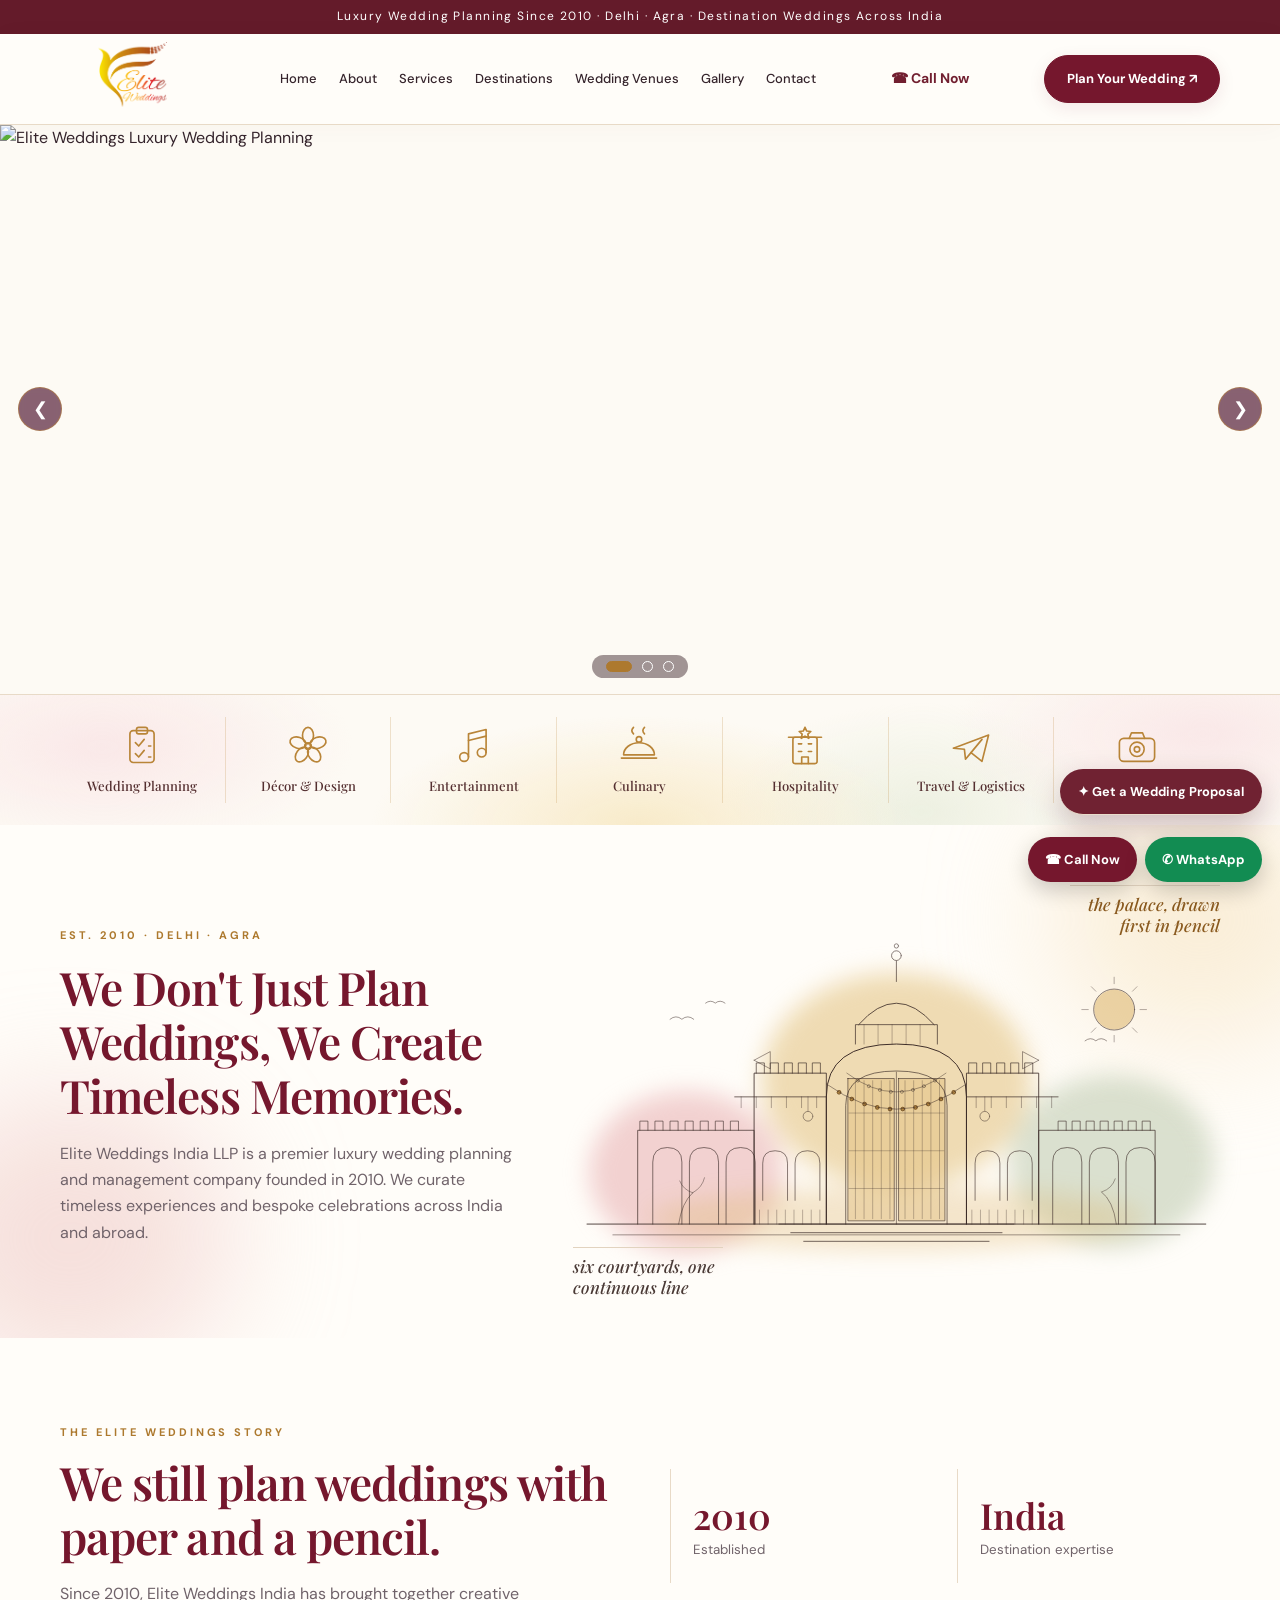
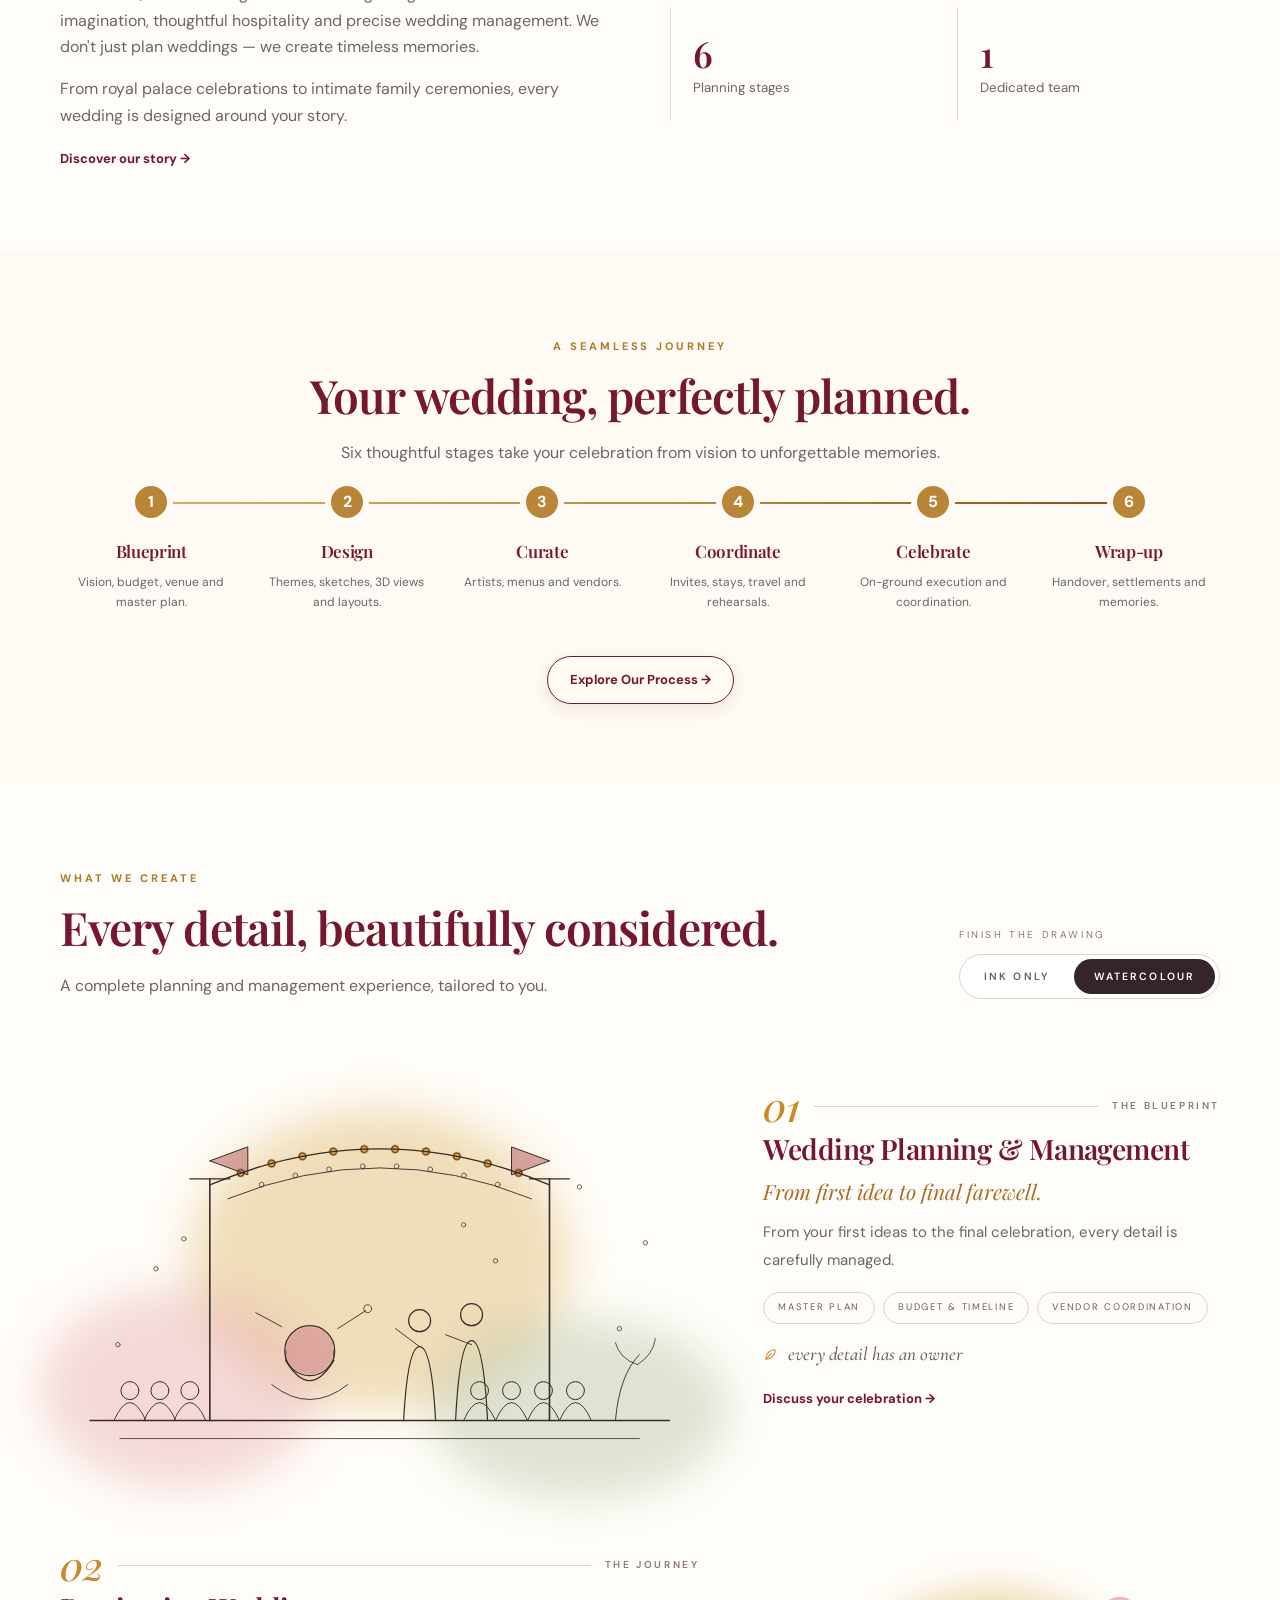
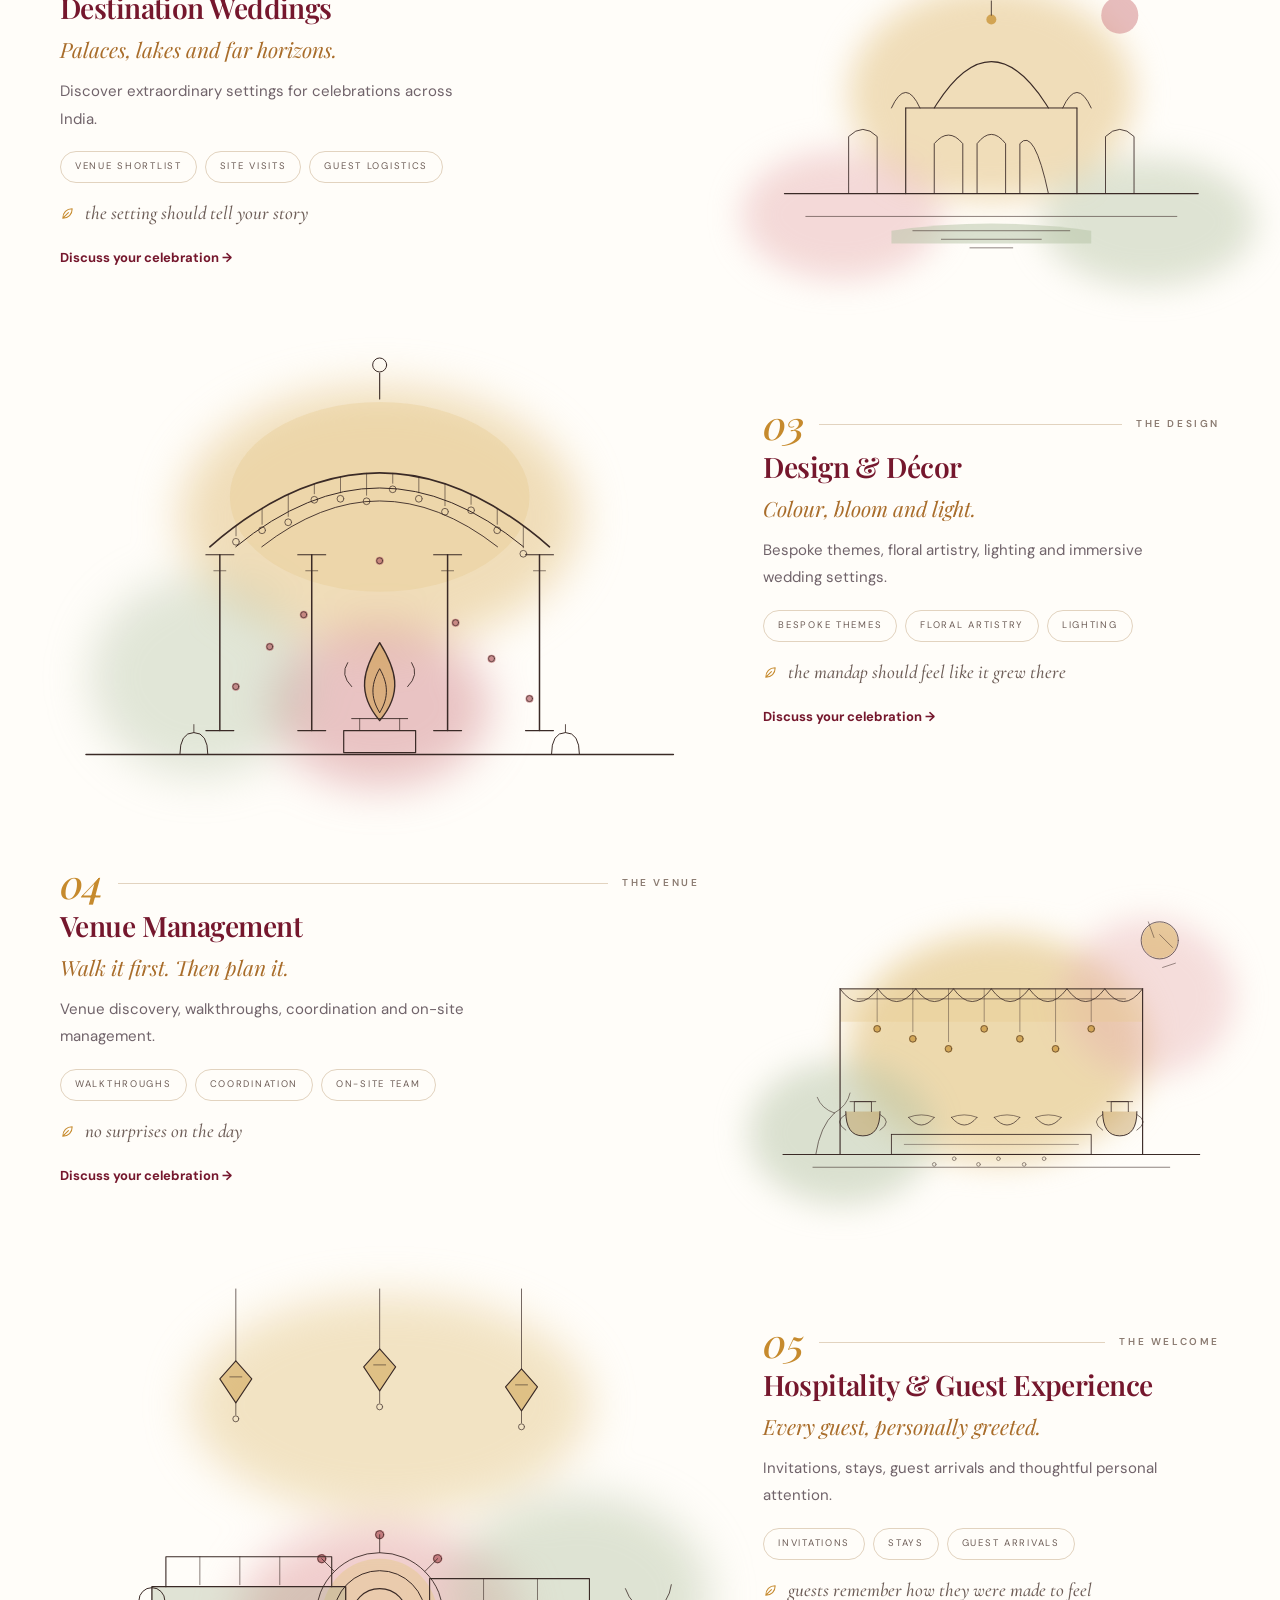
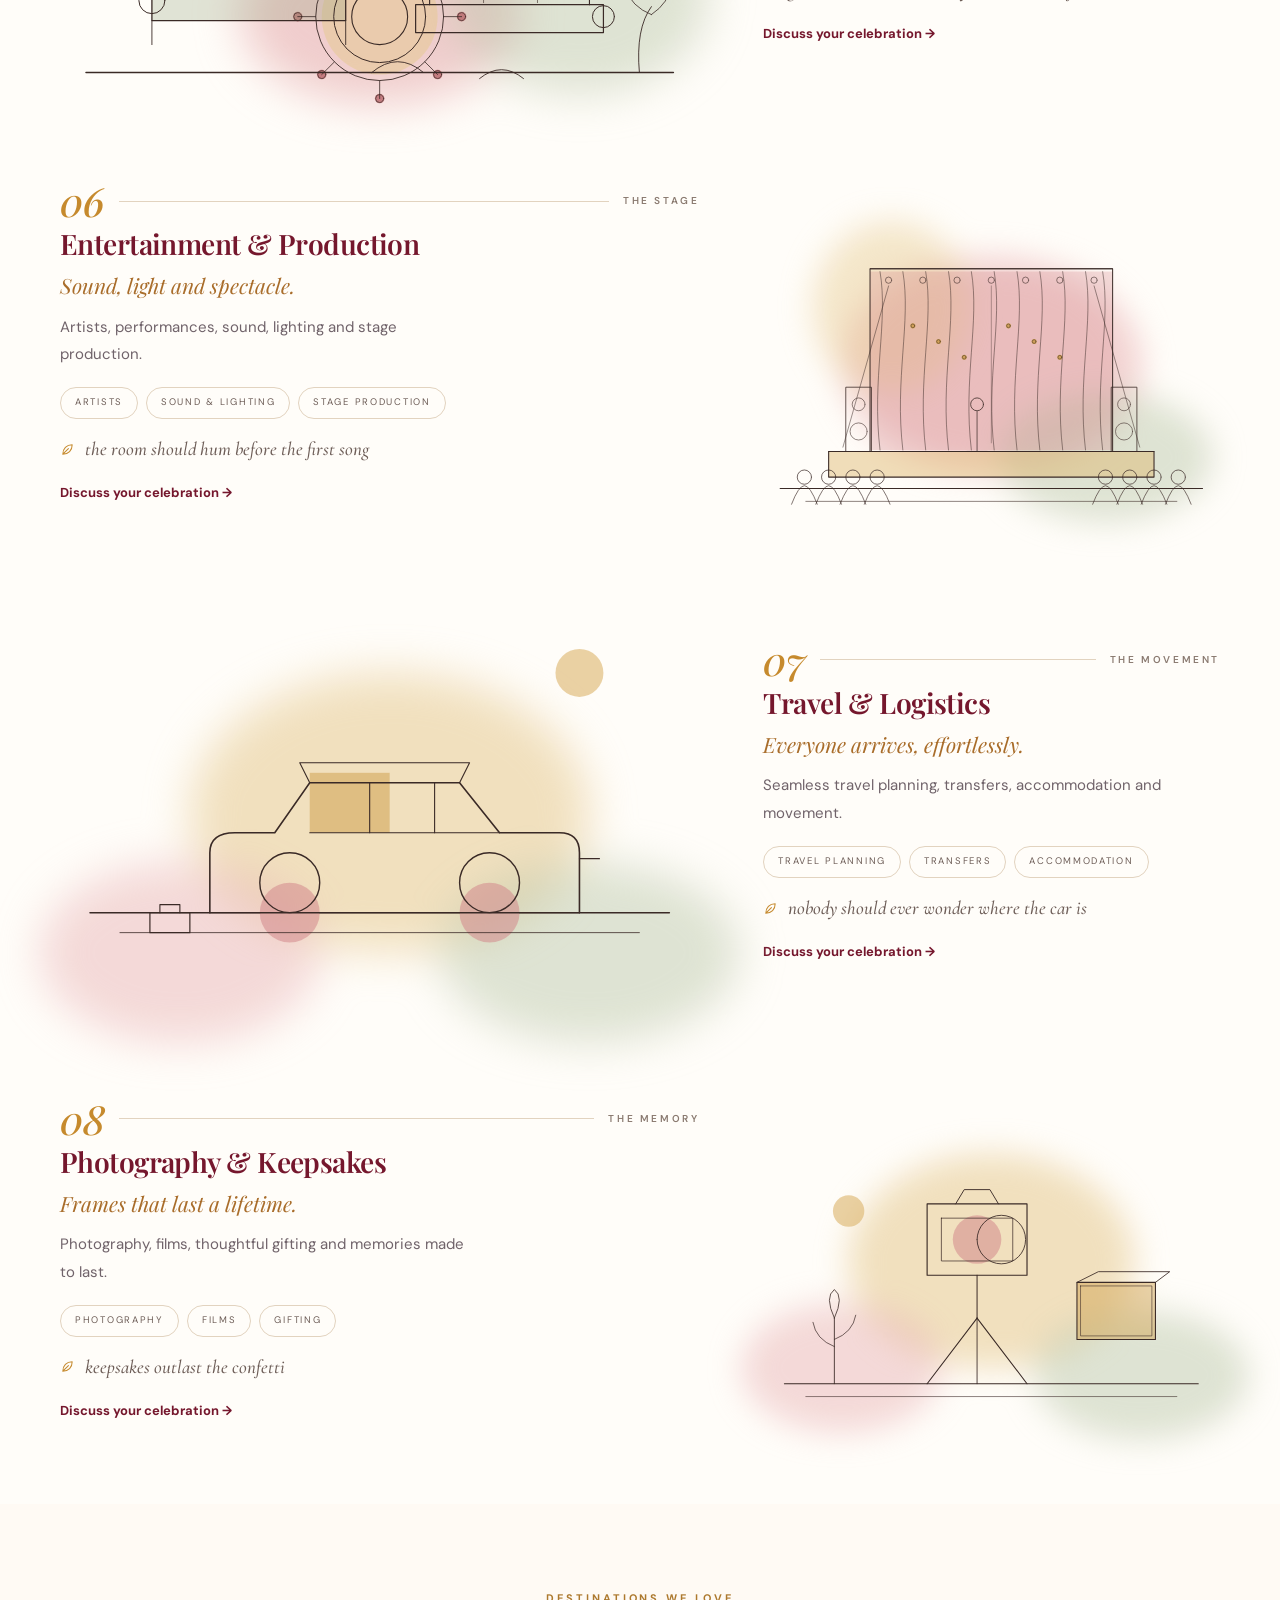
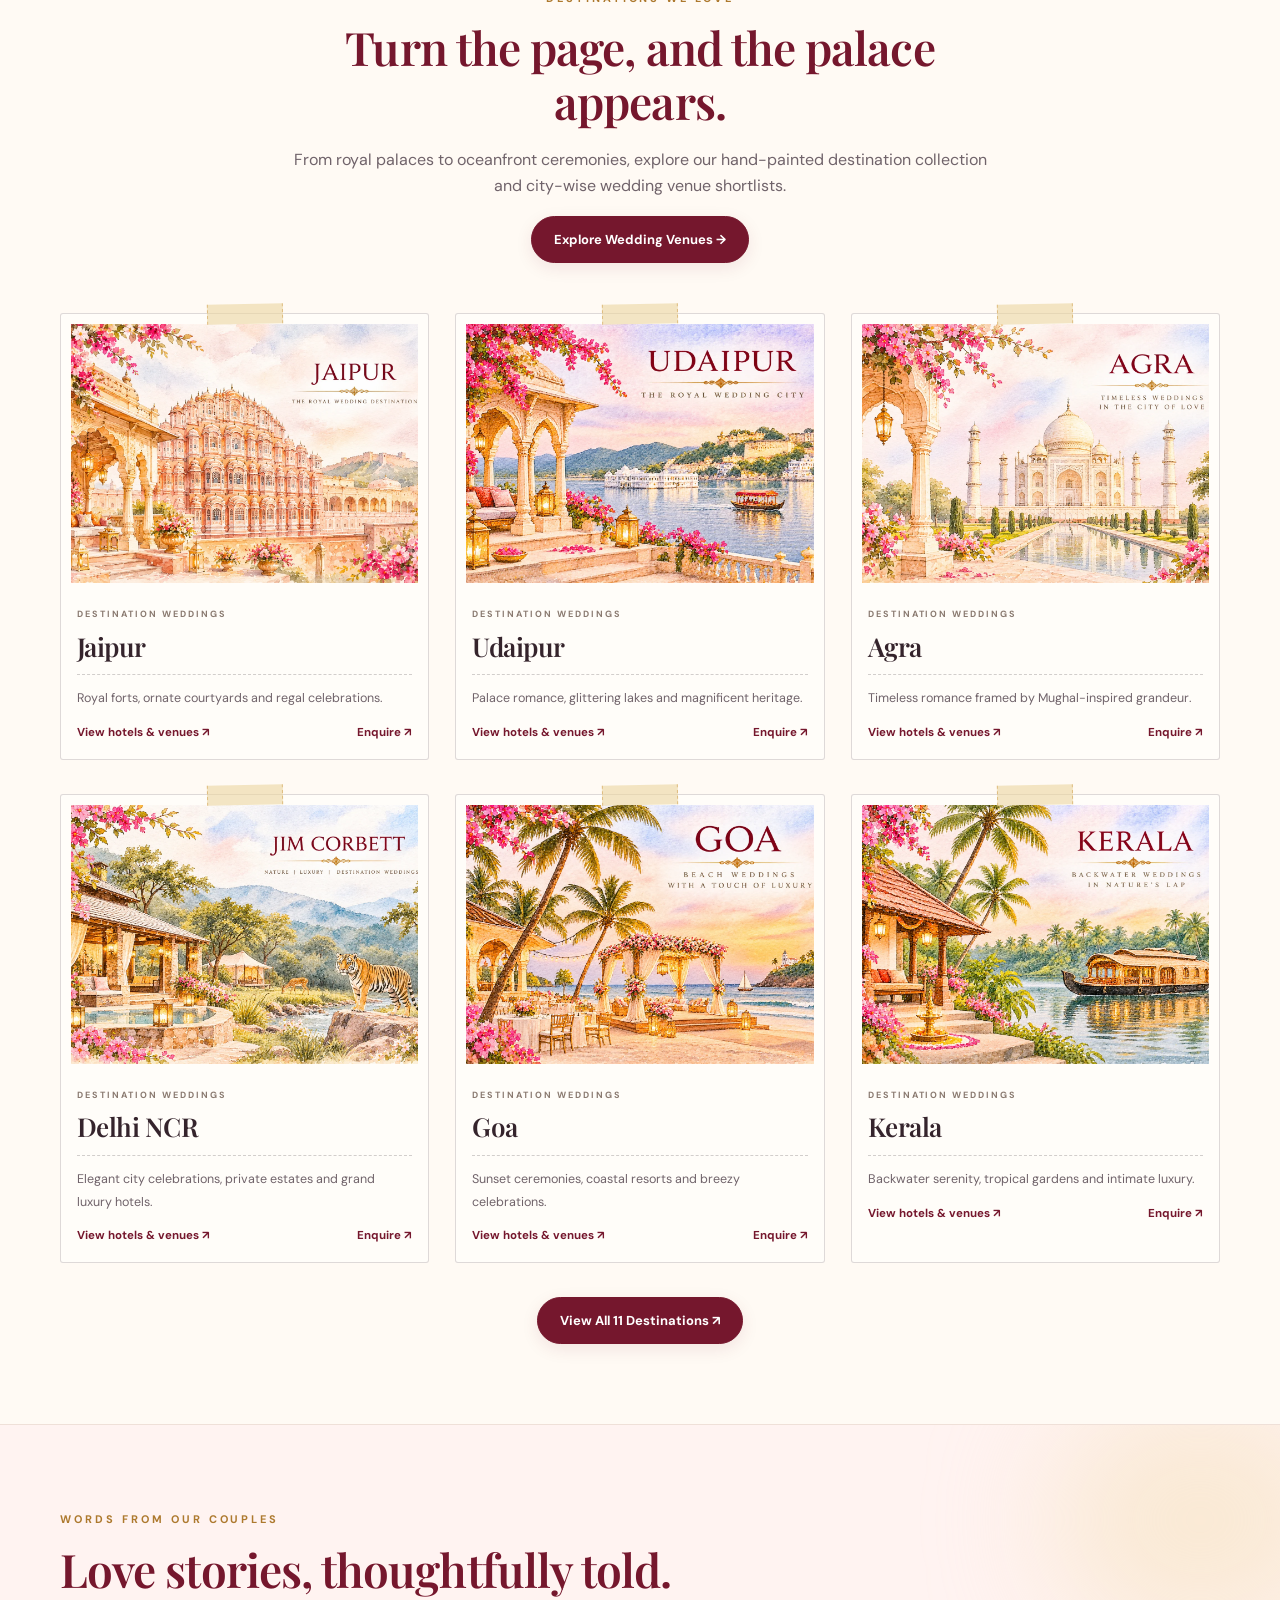
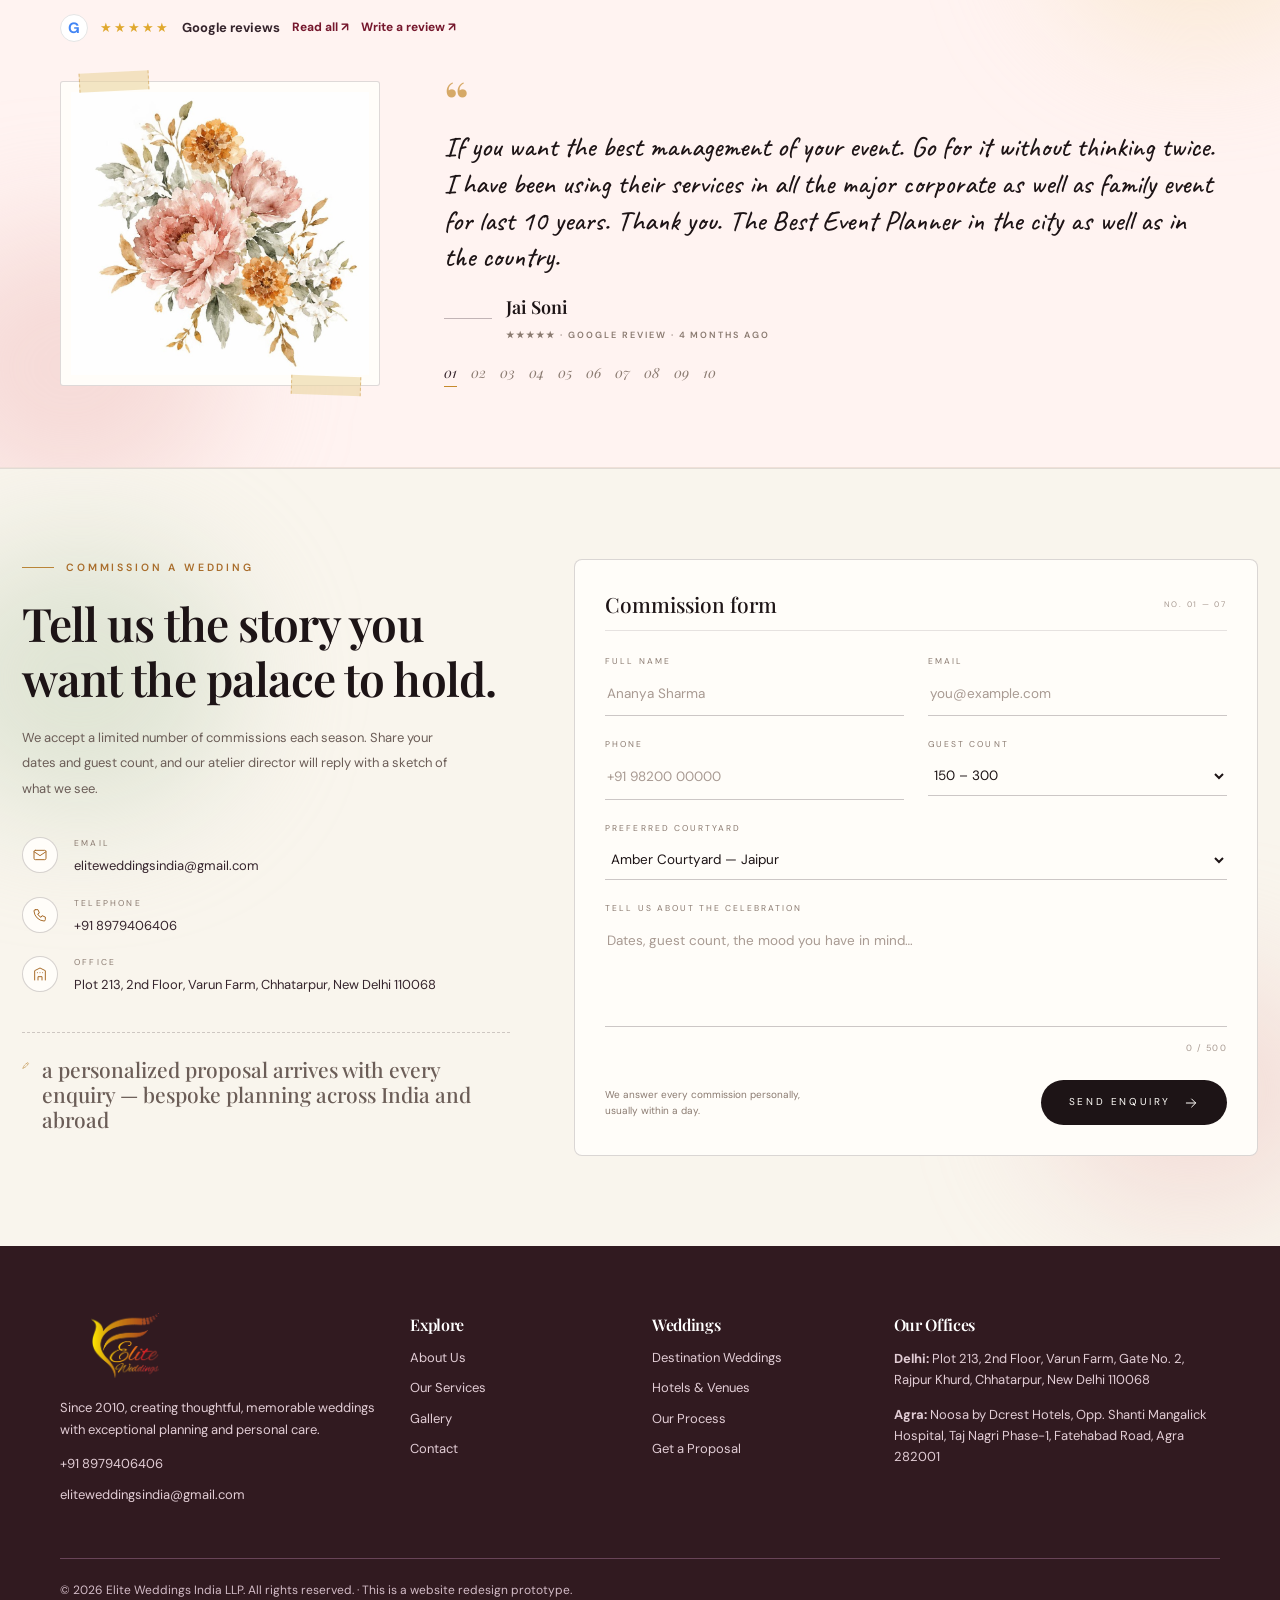
==== index.html @ 5b707514 "Update index.html" ====
<!DOCTYPE html>

<html lang="en"><head><meta charset="utf-8"/><meta content="width=device-width,initial-scale=1" name="viewport"/><title>Luxury Wedding Planners &amp; Destination Weddings | Elite Weddings India</title><meta content="Luxury wedding planning and destination weddings in India." name="description"/><link href="https://fonts.googleapis.com/css2?family=Caveat:wght@500;600&display=swap" rel="stylesheet"/><link href="style.css?v=1793882601" rel="stylesheet"/><link href="assets/logo.png" rel="icon"/><meta content="#fffaf4" name="theme-color"/></head><body><div class="topbar">Luxury Wedding Planning Since 2010  ·  Delhi  ·  Agra  ·  Destination Weddings Across India</div><header class="nav"><div class="wrap navin"><a class="brand" href="index.html"><img alt="Elite Weddings India logo" src="assets/logo.png"/></a><nav class="links"><a href="index.html">Home</a><a href="about.html">About</a><a href="services.html">Services</a><a href="destinations.html">Destinations</a><a href="venues.html">Wedding Venues</a><a href="gallery.html">Gallery</a><a href="contact.html">Contact</a></nav><a class="navcall" href="tel:+918979406406">☎ Call Now</a><a class="btn" href="contact.html">Plan Your Wedding ↗</a><button aria-label="Open menu" class="menu">☰</button></div></header><section class="hero hero-luxury hero-slider-wrap"><div class="hero-slider" id="heroSlider" aria-roledescription="carousel" aria-label="Elite Weddings Banner Slider"><div class="hero-slides"><div class="hero-slide active" aria-hidden="false"><img src="assets/banner%20(3).webp" alt="Elite Weddings Luxury Wedding Planning" width="1670" height="942" fetchpriority="high"/></div> <div class="hero-slide" aria-hidden="false"><img src="assets/banner.webp" alt="Elite Weddings Luxury Wedding Planning" width="1670" height="942" fetchpriority="high"/></div>

<div class="hero-slide " aria-hidden="false"><img src="assets/banner%20(4).webp" alt="Elite Weddings Luxury Wedding Planning" width="1670" height="942" fetchpriority="high"/></div>

<div class="hero-slide " aria-hidden="false"><img src="assets/banner%20(5).webp" alt="Elite Weddings Luxury Wedding Planning" width="1670" height="942" fetchpriority="high"/></div>

<div class="hero-slide " aria-hidden="false"><img src="assets/banner%20(6).webp" alt="Elite Weddings Luxury Wedding Planning" width="1670" height="942" fetchpriority="high"/></div>

<div class="hero-slide " aria-hidden="false"><img src="assets/banner%20(7).webp" alt="Elite Weddings Luxury Wedding Planning" width="1670" height="942" fetchpriority="high"/></div>

<div class="hero-slide " aria-hidden="false"><img src="assets/banner%20(8).webp" alt="Elite Weddings Luxury Wedding Planning" width="1670" height="942" fetchpriority="high"/></div>

<div class="hero-slide" aria-hidden="true"><img src="assets/banner%20(1).webp" alt="Elite Weddings Celebrations" width="1638" height="923" loading="lazy"/></div><div class="hero-slide" aria-hidden="true"><img src="assets/Banner%20(2).webp" alt="Elite Weddings Royal Weddings" width="1638" height="923" loading="lazy"/></div></div><button class="slider-arrow prev" type="button" aria-label="Previous slide">&#10094;</button><button class="slider-arrow next" type="button" aria-label="Next slide">&#10095;</button><div class="slider-dots" role="tablist" aria-label="Slide controls"><button class="slider-dot active" type="button" role="tab" aria-selected="true" aria-label="Slide 1"></button><button class="slider-dot" type="button" role="tab" aria-selected="false" aria-label="Slide 2"></button><button class="slider-dot" type="button" role="tab" aria-selected="false" aria-label="Slide 3"></button></div></div><div class="hero-banner" id="heroBanner" style="display:none !important;" aria-hidden="true"><svg class="bn-svg bn-d bn-sketch" viewBox="0 0 1672 941" xmlns="http://www.w3.org/2000/svg" role="img" aria-label="Elite Weddings planning and management: we plan every detail, you enjoy every moment"><defs><filter id="blur" x="-30%" y="-30%" width="160%" height="160%"><feGaussianBlur stdDeviation="28"/></filter><g id="bl"><ellipse class="bnk" cx="0" cy="-11" rx="8.5" ry="11.5" transform="rotate(0)" pathLength="1"/><ellipse class="bnk" cx="0" cy="-11" rx="8.5" ry="11.5" transform="rotate(72)" pathLength="1"/><ellipse class="bnk" cx="0" cy="-11" rx="8.5" ry="11.5" transform="rotate(144)" pathLength="1"/><ellipse class="bnk" cx="0" cy="-11" rx="8.5" ry="11.5" transform="rotate(216)" pathLength="1"/><ellipse class="bnk" cx="0" cy="-11" rx="8.5" ry="11.5" transform="rotate(288)" pathLength="1"/><circle class="bnk" r="3.4" pathLength="1"/></g><g id="br"><path class="bnk" style="--d:0.30s" pathLength="1" d="M-20 62 C80 78 190 44 300 96 S520 168 650 76" stroke-width="2"/><path class="bnk" style="--d:0.30s" pathLength="1" d="M110 62 C150 118 146 176 108 226"/><path class="bnk" style="--d:0.30s" pathLength="1" d="M300 96 C330 150 400 190 470 176"/><ellipse class="bnk" style="--d:0.30s" pathLength="1" cx="100" cy="52" rx="6" ry="13" transform="rotate(-30 90 66)"/><ellipse class="bnk" style="--d:0.30s" pathLength="1" cx="220" cy="46" rx="6" ry="13" transform="rotate(-30 210 60)"/><ellipse class="bnk" style="--d:0.30s" pathLength="1" cx="340" cy="94" rx="6" ry="13" transform="rotate(-30 330 108)"/><ellipse class="bnk" style="--d:0.30s" pathLength="1" cx="460" cy="138" rx="6" ry="13" transform="rotate(-30 450 152)"/><ellipse class="bnk" style="--d:0.30s" pathLength="1" cx="570" cy="124" rx="6" ry="13" transform="rotate(-30 560 138)"/><ellipse class="bnk" style="--d:0.30s" pathLength="1" cx="140" cy="116" rx="6" ry="13" transform="rotate(-30 130 130)"/><use href="#bl" transform="translate(60 62) scale(1.3)"/><use href="#bl" transform="translate(255 74) scale(1.5)"/><use href="#bl" transform="translate(470 152) scale(1.5)"/><use href="#bl" transform="translate(620 92) scale(1.2)"/><use href="#bl" transform="translate(140 170) scale(1.1)"/></g><g id="sc"><g transform="translate(210 862) scale(0.5)" fill="#f8e3b6" stroke="#dfae5c" stroke-width="2.2"><rect class="bnk" style="--d:0.90s" pathLength="1" x="-90" y="-120" width="180" height="120"/><rect class="bnk" style="--d:0.90s" pathLength="1" x="-70" y="-150" width="140" height="30"/><path class="bnk" style="--d:0.90s" pathLength="1" d="M-55 -150 Q0 -230 55 -150 Z"/><path class="bnk" style="--d:0.90s" pathLength="1" d="M0 -222 V-250" stroke-width="3"/><circle class="bnk" style="--d:0.90s" pathLength="1" cx="0" cy="-252" r="5"/><path class="bnk" style="--d:0.90s" pathLength="1" d="M-60 -150 V-175 Q-48 -200 -36 -175 V-150" /><path class="bnk" style="--d:0.90s" pathLength="1" d="M36 -150 V-175 Q48 -200 60 -175 V-150"/><path class="bnk" style="--d:0.90s" pathLength="1" d="M-80 0 V-52 Q-66 -82 -52 -52 V0" fill="#e9b867" fill-opacity=".55"/><path class="bnk" style="--d:0.90s" pathLength="1" d="M-36 0 V-52 Q-22 -82 -8 -52 V0" fill="#e9b867" fill-opacity=".55"/><path class="bnk" style="--d:0.90s" pathLength="1" d="M8 0 V-52 Q22 -82 36 -52 V0" fill="#e9b867" fill-opacity=".55"/><path class="bnk" style="--d:0.90s" pathLength="1" d="M52 0 V-52 Q66 -82 80 -52 V0" fill="#e9b867" fill-opacity=".55"/><rect class="bnk" style="--d:0.90s" pathLength="1" x="-130" y="-70" width="40" height="70"/><rect class="bnk" style="--d:0.90s" pathLength="1" x="90" y="-70" width="40" height="70"/><path class="bnk" style="--d:0.90s" pathLength="1" d="M-124 0 V-40 Q-110 -58 -96 -40 V0" fill="#e9b867" fill-opacity=".55"/><path class="bnk" style="--d:0.90s" pathLength="1" d="M96 0 V-40 Q110 -58 124 -40 V0" fill="#e9b867" fill-opacity=".55"/></g><g transform="translate(360 872) scale(0.34)" fill="#f8e3b6" stroke="#dfae5c" stroke-width="2.2"><rect class="bnk" style="--d:0.90s" pathLength="1" x="-90" y="-120" width="180" height="120"/><rect class="bnk" style="--d:0.90s" pathLength="1" x="-70" y="-150" width="140" height="30"/><path class="bnk" style="--d:0.90s" pathLength="1" d="M-55 -150 Q0 -230 55 -150 Z"/><path class="bnk" style="--d:0.90s" pathLength="1" d="M0 -222 V-250" stroke-width="3"/><circle class="bnk" style="--d:0.90s" pathLength="1" cx="0" cy="-252" r="5"/><path class="bnk" style="--d:0.90s" pathLength="1" d="M-60 -150 V-175 Q-48 -200 -36 -175 V-150" /><path class="bnk" style="--d:0.90s" pathLength="1" d="M36 -150 V-175 Q48 -200 60 -175 V-150"/><path class="bnk" style="--d:0.90s" pathLength="1" d="M-80 0 V-52 Q-66 -82 -52 -52 V0" fill="#e9b867" fill-opacity=".55"/><path class="bnk" style="--d:0.90s" pathLength="1" d="M-36 0 V-52 Q-22 -82 -8 -52 V0" fill="#e9b867" fill-opacity=".55"/><path class="bnk" style="--d:0.90s" pathLength="1" d="M8 0 V-52 Q22 -82 36 -52 V0" fill="#e9b867" fill-opacity=".55"/><path class="bnk" style="--d:0.90s" pathLength="1" d="M52 0 V-52 Q66 -82 80 -52 V0" fill="#e9b867" fill-opacity=".55"/><rect class="bnk" style="--d:0.90s" pathLength="1" x="-130" y="-70" width="40" height="70"/><rect class="bnk" style="--d:0.90s" pathLength="1" x="90" y="-70" width="40" height="70"/><path class="bnk" style="--d:0.90s" pathLength="1" d="M-124 0 V-40 Q-110 -58 -96 -40 V0" fill="#e9b867" fill-opacity=".55"/><path class="bnk" style="--d:0.90s" pathLength="1" d="M96 0 V-40 Q110 -58 124 -40 V0" fill="#e9b867" fill-opacity=".55"/></g><g transform="translate(70 880) scale(1)"><path class="bnk" style="--d:0.90s" pathLength="1" d="M0 0 V-40"/><ellipse class="bnk" style="--d:0.90s" pathLength="1" cx="0" cy="-68" rx="16" ry="30"/></g><g transform="translate(100 884) scale(0.8)"><path class="bnk" style="--d:0.90s" pathLength="1" d="M0 0 V-40"/><ellipse class="bnk" style="--d:0.90s" pathLength="1" cx="0" cy="-68" rx="16" ry="30"/></g><g transform="translate(470 880) scale(0.8)"><path class="bnk" style="--d:0.90s" pathLength="1" d="M0 0 V-40"/><ellipse class="bnk" style="--d:0.90s" pathLength="1" cx="0" cy="-68" rx="16" ry="30"/></g></g></defs><rect width="1672" height="941" fill="#fdfaf4"/><g class="wash" filter="url(#blur)"><ellipse cx="836" cy="540" rx="330" ry="230" fill="#f5e3b4" fill-opacity="0.7"/><ellipse cx="140" cy="330" rx="110" ry="80" fill="#f6cfd6" fill-opacity="0.6"/><ellipse cx="130" cy="500" rx="110" ry="80" fill="#f6cfd6" fill-opacity="0.5"/><ellipse cx="110" cy="670" rx="110" ry="80" fill="#f8d9cf" fill-opacity="0.55"/><ellipse cx="1330" cy="330" rx="110" ry="80" fill="#f6cfd6" fill-opacity="0.6"/><ellipse cx="1330" cy="500" rx="110" ry="80" fill="#f6d8ce" fill-opacity="0.5"/><ellipse cx="1330" cy="670" rx="110" ry="80" fill="#f6cfd6" fill-opacity="0.55"/><ellipse cx="700" cy="830" rx="110" ry="80" fill="#f8d9cf" fill-opacity="0.5"/><ellipse cx="250" cy="850" rx="220" ry="60" fill="#dfe8d1" fill-opacity="0.7"/><ellipse cx="1420" cy="850" rx="220" ry="60" fill="#dfe8d1" fill-opacity="0.7"/><ellipse cx="836" cy="905" rx="520" ry="50" fill="#e6eef0" fill-opacity="0.7"/><ellipse cx="80" cy="80" rx="130" ry="70" fill="#f7d3da" fill-opacity="0.6"/><ellipse cx="1590" cy="80" rx="130" ry="70" fill="#f7d3da" fill-opacity="0.6"/></g><g class="ink"><g transform="translate(-6 -10) scale(.62)"><use href="#br"/></g><g transform="translate(1678 -10) scale(-.62 .62)"><use href="#br"/></g><use href="#sc"/><use href="#sc" transform="translate(1672 0) scale(-1 1)"/><path class="bnk" style="--d:1.00s" pathLength="1" d="M0 884 H1672" opacity=".5"/><path class="bnk" style="--d:1.00s" pathLength="1" d="M60 902 h120 M220 912 h160 M1290 912 h160 M1500 902 h120 M520 920 h630" opacity=".4"/><path class="bnk" style="--d:0.20s" pathLength="1" d="M440 43 H560 M1112 43 H1232"/><g text-anchor="middle"><text x="836" y="52" font-family="Playfair Display,Georgia,serif" font-weight="500" font-size="27" letter-spacing="7" fill="#5b2a1a">PLANNING &amp; MANAGEMENT</text><text x="836" y="128" font-family="Playfair Display,Georgia,serif" font-weight="700" font-size="70" fill="#5b2412">We Plan Every Detail.</text><text x="836" y="192" font-family="Playfair Display,Georgia,serif" font-weight="600" font-style="italic" font-size="64" fill="#d9951a">You Enjoy Every Moment.</text><text x="836" y="245" font-family="Playfair Display,Georgia,serif" font-size="24" fill="#2d2323">A complete wedding planning experience, thoughtfully managed</text><text x="836" y="273" font-family="Playfair Display,Georgia,serif" font-size="24" fill="#2d2323">from concept to celebration.</text></g><g transform="translate(0 12)"><path class="bnk" style="--d:0.80s" pathLength="1" d="M600 742 H1072"/><path class="bnk" style="--d:0.80s" pathLength="1" d="M628 724 H1044"/><path class="bnk" style="--d:0.80s" pathLength="1" d="M652 706 H1020"/><path class="bnk" style="--d:0.80s" pathLength="1" d="M676 688 H996"/><path class="bnk" style="--d:0.80s" pathLength="1" d="M682 688 V470 M712 688 V470 M960 688 V470 M990 688 V470"/><path class="bnk" style="--d:0.80s" pathLength="1" d="M672 470 H722 M672 478 H722 M950 470 H1000 M950 478 H1000"/><path class="bnk" style="--d:0.80s" pathLength="1" d="M672 688 H722 M950 688 H1000"/><path class="bnk" style="--d:0.80s" pathLength="1" d="M640 448 H1032 M650 438 H1022 M660 400 V438 M1012 400 V438 M660 400 H1012"/><path class="bnk" style="--d:0.80s" pathLength="1" d="M720 400 C720 336 780 300 836 300 C892 300 952 336 952 400"/><path class="bnk" style="--d:0.80s" pathLength="1" d="M746 400 C746 350 790 322 836 322 C882 322 926 350 926 400"/><path class="bnk" style="--d:0.80s" pathLength="1" d="M836 300 V288"/><path class="bnk" style="--d:0.80s" pathLength="1" d="M836 440 V462"/><path class="bnk" style="--d:0.80s" pathLength="1" d="M826 462 H846 V490 H826 Z"/><path class="bnk" style="--d:0.80s" pathLength="1" d="M830 490 l6 10 l6 -10"/><path class="bnk" style="--d:0.80s" pathLength="1" d="M690 452 Q760 500 836 430 Q912 500 982 452"/><path class="bnk" style="--d:0.80s" pathLength="1" d="M722 470 Q756 560 742 640"/><path class="bnk" style="--d:0.80s" pathLength="1" d="M950 470 Q916 560 930 640"/><path class="bnk" style="--d:0.80s" pathLength="1" d="M520 700 V610 Q520 570 560 570 Q600 570 600 610 V700"/><path class="bnk" style="--d:0.80s" pathLength="1" d="M530 570 Q560 530 590 570 M560 530 V518"/><path class="bnk" style="--d:0.80s" pathLength="1" d="M1072 700 V610 Q1072 570 1112 570 Q1152 570 1152 610 V700"/><path class="bnk" style="--d:0.80s" pathLength="1" d="M1082 570 Q1112 530 1142 570 M1112 530 V518"/><path class="bnk" style="--d:0.80s" pathLength="1" d="M548 700 V630 Q560 610 572 630 V700"/><path class="bnk" style="--d:0.80s" pathLength="1" d="M1100 700 V630 Q1112 610 1124 630 V700"/><circle class="bnk" style="--d:1.00s" pathLength="1" cx="836" cy="282" r="5"/><path class="bnk" style="--d:1.00s" pathLength="1" d="M606 718 q-4 -16 -2 -34 h50 q2 18 -2 34 z M1018 718 q-4 -16 -2 -34 h50 q2 18 -2 34 z" transform="translate(0 -4)"/><use href="#bl" transform="translate(760 476) scale(0.9)"/><use href="#bl" transform="translate(836 436) scale(1.1)"/><use href="#bl" transform="translate(912 476) scale(0.9)"/><use href="#bl" transform="translate(634 636) scale(1.0)"/><use href="#bl" transform="translate(1038 636) scale(1.0)"/><use href="#bl" transform="translate(700 452) scale(0.7)"/><use href="#bl" transform="translate(972 452) scale(0.7)"/><g transform="translate(468 704) scale(0.9)"><path class="bnk" style="--d:0.90s" pathLength="1" d="M0 0 V-40"/><ellipse class="bnk" style="--d:0.90s" pathLength="1" cx="0" cy="-68" rx="16" ry="30"/></g><g transform="translate(496 712) scale(0.9)"><path class="bnk" style="--d:0.90s" pathLength="1" d="M0 0 V-40"/><ellipse class="bnk" style="--d:0.90s" pathLength="1" cx="0" cy="-68" rx="16" ry="30"/></g><g transform="translate(1204 704) scale(0.9)"><path class="bnk" style="--d:0.90s" pathLength="1" d="M0 0 V-40"/><ellipse class="bnk" style="--d:0.90s" pathLength="1" cx="0" cy="-68" rx="16" ry="30"/></g><g transform="translate(1176 712) scale(0.9)"><path class="bnk" style="--d:0.90s" pathLength="1" d="M0 0 V-40"/><ellipse class="bnk" style="--d:0.90s" pathLength="1" cx="0" cy="-68" rx="16" ry="30"/></g></g><image class="lg" href="assets/logo.png" x="756" y="514" width="160" height="84" preserveAspectRatio="xMidYMid meet"/><g class="lgt" text-anchor="middle" font-family="Playfair Display,Georgia,serif" font-weight="700" fill="#8d1138" font-size="23"><text x="836" y="662">PLANNING &amp;</text><text x="836" y="686">MANAGEMENT</text></g><path class="bnk" style="--d:0.50s" pathLength="1" d="M72 388 V338.0 A70.0 70.0 0 0 1 212 338.0 V388 Z"/><g transform="translate(84 290) scale(1.15)"><rect class="bnk" style="--d:0.65s" pathLength="1" x="22" y="12" width="52" height="68" rx="6"/><rect class="bnk" style="--d:0.65s" pathLength="1" x="36" y="5" width="24" height="12" rx="3"/><path class="bnk" style="--d:0.65s" pathLength="1" d="M32 34 l4 4 l7 -8 M52 34 H66"/><path class="bnk" style="--d:0.65s" pathLength="1" d="M32 50 l4 4 l7 -8 M52 50 H66"/><path class="bnk" style="--d:0.65s" pathLength="1" d="M32 66 l4 4 l7 -8 M52 66 H66"/></g><text x="228" y="305" font-family="Playfair Display,Georgia,serif" font-weight="700" font-size="25" fill="#8d1138">DETAILING &</text><text x="228" y="332" font-family="Playfair Display,Georgia,serif" font-weight="700" font-size="25" fill="#8d1138">MASTER PLAN</text><text x="228" y="365" font-family="DM Sans,sans-serif" font-size="17" fill="#4a3a36">Timelines • Checklists • Execution</text><path class="bnk" style="--d:0.68s" pathLength="1" d="M62 554 V502.0 A70.0 70.0 0 0 1 202 502.0 V554 Z"/><g transform="translate(74 455) scale(1.15)"><rect class="bnk" style="--d:0.83s" pathLength="1" x="10" y="28" width="78" height="50" rx="8"/><path class="bnk" style="--d:0.83s" pathLength="1" d="M32 28 L38 17 H60 L66 28"/><circle class="bnk" style="--d:0.83s" pathLength="1" cx="49" cy="53" r="17"/><circle class="bnk" style="--d:0.83s" pathLength="1" cx="49" cy="53" r="9"/><path class="bnk" style="--d:0.83s" pathLength="1" d="M72 35 h8"/></g><text x="221" y="477" font-family="Playfair Display,Georgia,serif" font-weight="700" font-size="25" fill="#8d1138">MEDIA &</text><text x="221" y="504" font-family="Playfair Display,Georgia,serif" font-weight="700" font-size="25" fill="#8d1138">KEEPSAKES</text><text x="221" y="537" font-family="DM Sans,sans-serif" font-size="17" fill="#4a3a36">Photography • Cinematography</text><text x="221" y="559" font-family="DM Sans,sans-serif" font-size="17" fill="#4a3a36">Return Gifts</text><path class="bnk" style="--d:0.86s" pathLength="1" d="M48 734 V679.0 A73.0 73.0 0 0 1 194 679.0 V734 Z"/><g transform="translate(64 632) scale(1.15)"><path class="bnk" style="--d:1.01s" pathLength="1" d="M26 12 Q48 82 70 12"/><path class="bnk" style="--d:1.01s" pathLength="1" d="M40 12 Q48 24 56 12"/><path class="bnk" style="--d:1.01s" pathLength="1" d="M48 56 l7 9 l-7 11 l-7 -11 z"/><circle class="bnk" style="--d:1.01s" pathLength="1" cx="48" cy="46" r="2"/></g><text x="211" y="646" font-family="Playfair Display,Georgia,serif" font-weight="700" font-size="25" fill="#8d1138">COUPLE</text><text x="211" y="673" font-family="Playfair Display,Georgia,serif" font-weight="700" font-size="25" fill="#8d1138">CONCIERGE</text><text x="211" y="706" font-family="DM Sans,sans-serif" font-size="17" fill="#4a3a36">Styling • Jewelry</text><text x="211" y="728" font-family="DM Sans,sans-serif" font-size="17" fill="#4a3a36">Pre-Wedding</text><path class="bnk" style="--d:1.04s" pathLength="1" d="M1243 388 V342.0 A74.0 74.0 0 0 1 1391 342.0 V388 Z"/><g transform="translate(1260 290) scale(1.15)"><path class="bnk" style="--d:1.19s" pathLength="1" d="M16 50 C14 24 52 12 70 28 C84 42 70 52 60 52 C52 52 54 62 46 66 C34 72 17 68 16 50 Z"/><circle class="bnk" style="--d:1.19s" pathLength="1" cx="32" cy="38" r="4"/><circle class="bnk" style="--d:1.19s" pathLength="1" cx="46" cy="29" r="4"/><circle class="bnk" style="--d:1.19s" pathLength="1" cx="59" cy="34" r="4"/><circle class="bnk" style="--d:1.19s" pathLength="1" cx="30" cy="53" r="4"/><path class="bnk" style="--d:1.19s" pathLength="1" d="M60 72 L88 14 M84 22 l6 4"/></g><text x="1404" y="305" font-family="Playfair Display,Georgia,serif" font-weight="700" font-size="25" fill="#8d1138">DESIGN &</text><text x="1404" y="332" font-family="Playfair Display,Georgia,serif" font-weight="700" font-size="25" fill="#8d1138">AESTHETICS</text><text x="1404" y="365" font-family="DM Sans,sans-serif" font-size="17" fill="#4a3a36">Mood Boards • Sketching</text><text x="1404" y="387" font-family="DM Sans,sans-serif" font-size="17" fill="#4a3a36">3D Renders</text><path class="bnk" style="--d:1.22s" pathLength="1" d="M1243 554 V506.0 A74.0 74.0 0 0 1 1391 506.0 V554 Z"/><g transform="translate(1260 455) scale(1.15)"><path class="bnk" style="--d:1.37s" pathLength="1" d="M12 24 Q48 -4 84 24 V76 H12 Z"/><path class="bnk" style="--d:1.37s" pathLength="1" d="M12 24 Q32 52 26 76 M84 24 Q64 52 70 76"/><rect class="bnk" style="--d:1.37s" pathLength="1" x="36" y="54" width="26" height="14" rx="3"/><path class="bnk" style="--d:1.37s" pathLength="1" d="M36 54 V48 H62 V54"/></g><text x="1409" y="477" font-family="Playfair Display,Georgia,serif" font-weight="700" font-size="25" fill="#8d1138">ENTERTAINMENT</text><text x="1409" y="504" font-family="Playfair Display,Georgia,serif" font-weight="700" font-size="25" fill="#8d1138">&amp; PRODUCTION</text><text x="1409" y="537" font-family="DM Sans,sans-serif" font-size="17" fill="#4a3a36">Artists • Stage • Sound &amp; Lights</text><path class="bnk" style="--d:1.40s" pathLength="1" d="M1255 736 V677.0 A71.0 71.0 0 0 1 1397 677.0 V736 Z"/><g transform="translate(1268 633) scale(1.15)"><rect class="bnk" style="--d:1.55s" pathLength="1" x="24" y="24" width="52" height="56" rx="2"/><path class="bnk" style="--d:1.55s" pathLength="1" d="M18 24 H82"/><rect class="bnk" style="--d:1.55s" pathLength="1" x="34" y="34" width="8" height="9"/><rect class="bnk" style="--d:1.55s" pathLength="1" x="48" y="34" width="8" height="9"/><rect class="bnk" style="--d:1.55s" pathLength="1" x="62" y="34" width="8" height="9"/><rect class="bnk" style="--d:1.55s" pathLength="1" x="34" y="50" width="8" height="9"/><rect class="bnk" style="--d:1.55s" pathLength="1" x="48" y="50" width="8" height="9"/><rect class="bnk" style="--d:1.55s" pathLength="1" x="62" y="50" width="8" height="9"/><rect class="bnk" style="--d:1.55s" pathLength="1" x="43" y="62" width="14" height="18"/><path class="bnk" style="--d:1.55s" pathLength="1" d="M42 14 l2 4 l4 .5 l-3 3 l1 4 l-4 -2 l-4 2 l1 -4 l-3 -3 l4 -.5 z M58 14 l2 4 l4 .5 l-3 3 l1 4 l-4 -2 l-4 2 l1 -4 l-3 -3 l4 -.5 z" opacity=".0"/></g><text x="1416" y="640" font-family="Playfair Display,Georgia,serif" font-weight="700" font-size="22" fill="#8d1138">HOSPITALITY,</text><text x="1416" y="664" font-family="Playfair Display,Georgia,serif" font-weight="700" font-size="22" fill="#8d1138">LOGISTICS &amp;</text><text x="1416" y="688" font-family="Playfair Display,Georgia,serif" font-weight="700" font-size="22" fill="#8d1138">HOTEL BOOKINGS</text><text x="1416" y="718" font-family="DM Sans,sans-serif" font-size="17" fill="#4a3a36">Hotel Booking • Travel Detailing</text><text x="1416" y="740" font-family="DM Sans,sans-serif" font-size="17" fill="#4a3a36">RSVPs</text><path class="bnk" style="--d:1.58s" pathLength="1" d="M622 882 V837.0 A75.0 75.0 0 0 1 772 837.0 V882 Z"/><g transform="translate(640 784) scale(1.15)"><path class="bnk" style="--d:1.73s" pathLength="1" d="M16 58 A34 30 0 0 1 84 58 Z"/><circle class="bnk" style="--d:1.73s" pathLength="1" cx="50" cy="24" r="4"/><path class="bnk" style="--d:1.73s" pathLength="1" d="M8 64 H92 M14 70 H86"/><path class="bnk" style="--d:1.73s" pathLength="1" d="M44 12 q-4 -6 0 -10 M56 12 q-4 -6 0 -10"/></g><text x="790" y="800" font-family="Playfair Display,Georgia,serif" font-weight="700" font-size="25" fill="#8d1138">CULINARY</text><text x="790" y="827" font-family="Playfair Display,Georgia,serif" font-weight="700" font-size="25" fill="#8d1138">EXPERIENCE</text><text x="790" y="860" font-family="DM Sans,sans-serif" font-size="17" fill="#4a3a36">Bespoke Menus • Food Artists • Beverages</text><path class="bnk" style="--d:1.50s" pathLength="1" d="M468 340 Q540 342 598 428" opacity=".7"/><circle class="bnk" style="--d:1.50s" pathLength="1" cx="462" cy="340" r="3.5"/><path class="bnk" style="--d:1.50s" pathLength="1" d="M446 500 Q500 508 548 552" opacity=".7"/><circle class="bnk" style="--d:1.50s" pathLength="1" cx="442" cy="500" r="3.5"/><path class="bnk" style="--d:1.50s" pathLength="1" d="M1222 334 Q1130 342 1078 430" opacity=".7"/><circle class="bnk" style="--d:1.50s" pathLength="1" cx="1226" cy="334" r="3.5"/><path class="bnk" style="--d:1.50s" pathLength="1" d="M1226 496 Q1150 504 1100 548" opacity=".7"/><circle class="bnk" style="--d:1.50s" pathLength="1" cx="1230" cy="496" r="3.5"/><path class="bnk" style="--d:1.50s" pathLength="1" d="M498 758 Q540 850 598 862" opacity=".7"/><circle class="bnk" style="--d:1.50s" pathLength="1" cx="602" cy="862" r="3.5"/><path class="bnk" style="--d:1.50s" pathLength="1" d="M1174 758 Q1130 842 1072 832" opacity=".7"/><circle class="bnk" style="--d:1.50s" pathLength="1" cx="1068" cy="832" r="3.5"/></g></svg><svg class="bn-svg bn-m bn-sketch" viewBox="0 0 420 1380" xmlns="http://www.w3.org/2000/svg" role="img" aria-label="Elite Weddings planning and management: we plan every detail, you enjoy every moment"><defs><filter id="blurm" x="-30%" y="-30%" width="160%" height="160%"><feGaussianBlur stdDeviation="26"/></filter><g id="blm"><ellipse class="bnk" cx="0" cy="-11" rx="8.5" ry="11.5" transform="rotate(0)" pathLength="1"/><ellipse class="bnk" cx="0" cy="-11" rx="8.5" ry="11.5" transform="rotate(72)" pathLength="1"/><ellipse class="bnk" cx="0" cy="-11" rx="8.5" ry="11.5" transform="rotate(144)" pathLength="1"/><ellipse class="bnk" cx="0" cy="-11" rx="8.5" ry="11.5" transform="rotate(216)" pathLength="1"/><ellipse class="bnk" cx="0" cy="-11" rx="8.5" ry="11.5" transform="rotate(288)" pathLength="1"/><circle class="bnk" r="3.4" pathLength="1"/></g><g id="brm"><path class="bnk" style="--d:0.30s" pathLength="1" d="M-20 62 C80 78 190 44 300 96 S520 168 650 76" stroke-width="2"/><path class="bnk" style="--d:0.30s" pathLength="1" d="M110 62 C150 118 146 176 108 226"/><path class="bnk" style="--d:0.30s" pathLength="1" d="M300 96 C330 150 400 190 470 176"/><ellipse class="bnk" style="--d:0.30s" pathLength="1" cx="100" cy="52" rx="6" ry="13" transform="rotate(-30 90 66)"/><ellipse class="bnk" style="--d:0.30s" pathLength="1" cx="220" cy="46" rx="6" ry="13" transform="rotate(-30 210 60)"/><ellipse class="bnk" style="--d:0.30s" pathLength="1" cx="340" cy="94" rx="6" ry="13" transform="rotate(-30 330 108)"/><ellipse class="bnk" style="--d:0.30s" pathLength="1" cx="460" cy="138" rx="6" ry="13" transform="rotate(-30 450 152)"/><ellipse class="bnk" style="--d:0.30s" pathLength="1" cx="570" cy="124" rx="6" ry="13" transform="rotate(-30 560 138)"/><ellipse class="bnk" style="--d:0.30s" pathLength="1" cx="140" cy="116" rx="6" ry="13" transform="rotate(-30 130 130)"/><use href="#blm" transform="translate(60 62) scale(1.3)"/><use href="#blm" transform="translate(255 74) scale(1.5)"/><use href="#blm" transform="translate(470 152) scale(1.5)"/><use href="#blm" transform="translate(620 92) scale(1.2)"/><use href="#blm" transform="translate(140 170) scale(1.1)"/></g></defs><rect width="420" height="1380" fill="#fdfaf4"/><g class="wash" filter="url(#blurm)"><ellipse cx="210" cy="380" rx="160" ry="130" fill="#f5e3b4" fill-opacity="0.7"/><ellipse cx="40" cy="100" rx="90" ry="70" fill="#f7d3da" fill-opacity="0.6"/><ellipse cx="380" cy="100" rx="90" ry="70" fill="#f7d3da" fill-opacity="0.6"/><ellipse cx="80" cy="510" rx="80" ry="50" fill="#f6cfd6" fill-opacity="0.5"/><ellipse cx="80" cy="640" rx="80" ry="50" fill="#f8d9cf" fill-opacity="0.5"/><ellipse cx="80" cy="770" rx="80" ry="50" fill="#f6cfd6" fill-opacity="0.5"/><ellipse cx="80" cy="900" rx="80" ry="50" fill="#f5e3b4" fill-opacity="0.5"/><ellipse cx="80" cy="1030" rx="80" ry="50" fill="#f6d8ce" fill-opacity="0.5"/><ellipse cx="80" cy="1160" rx="80" ry="50" fill="#dfe8d1" fill-opacity="0.5"/><ellipse cx="80" cy="1290" rx="80" ry="50" fill="#f6cfd6" fill-opacity="0.5"/></g><g class="ink"><g transform="translate(-4 -6) scale(.3)"><use href="#brm"/></g><g transform="translate(424 -6) scale(-.3 .3)"><use href="#brm"/></g><g text-anchor="middle"><text x="210" y="96" font-family="Playfair Display,Georgia,serif" font-weight="500" font-size="13" letter-spacing="3" fill="#5b2a1a">PLANNING &amp; MANAGEMENT</text><text x="210" y="146" font-family="Playfair Display,Georgia,serif" font-weight="700" font-size="33" fill="#5b2412">We Plan Every Detail.</text><text x="210" y="190" font-family="Playfair Display,Georgia,serif" font-weight="600" font-style="italic" font-size="31" fill="#d9951a">You Enjoy Every Moment.</text><text x="210" y="226" font-family="Playfair Display,Georgia,serif" font-size="14" fill="#2d2323">A complete wedding planning experience,</text><text x="210" y="248" font-family="Playfair Display,Georgia,serif" font-size="14" fill="#2d2323">thoughtfully managed from concept to celebration.</text></g><g transform="translate(210 372) scale(.36) translate(-836 -560)"><path class="bnk" style="--d:0.50s" pathLength="1" d="M600 742 H1072"/><path class="bnk" style="--d:0.50s" pathLength="1" d="M628 724 H1044"/><path class="bnk" style="--d:0.50s" pathLength="1" d="M652 706 H1020"/><path class="bnk" style="--d:0.50s" pathLength="1" d="M676 688 H996"/><path class="bnk" style="--d:0.50s" pathLength="1" d="M682 688 V470 M712 688 V470 M960 688 V470 M990 688 V470"/><path class="bnk" style="--d:0.50s" pathLength="1" d="M672 470 H722 M672 478 H722 M950 470 H1000 M950 478 H1000"/><path class="bnk" style="--d:0.50s" pathLength="1" d="M672 688 H722 M950 688 H1000"/><path class="bnk" style="--d:0.50s" pathLength="1" d="M640 448 H1032 M650 438 H1022 M660 400 V438 M1012 400 V438 M660 400 H1012"/><path class="bnk" style="--d:0.50s" pathLength="1" d="M720 400 C720 336 780 300 836 300 C892 300 952 336 952 400"/><path class="bnk" style="--d:0.50s" pathLength="1" d="M746 400 C746 350 790 322 836 322 C882 322 926 350 926 400"/><path class="bnk" style="--d:0.50s" pathLength="1" d="M836 300 V288"/><path class="bnk" style="--d:0.50s" pathLength="1" d="M836 440 V462"/><path class="bnk" style="--d:0.50s" pathLength="1" d="M826 462 H846 V490 H826 Z"/><path class="bnk" style="--d:0.50s" pathLength="1" d="M830 490 l6 10 l6 -10"/><path class="bnk" style="--d:0.50s" pathLength="1" d="M690 452 Q760 500 836 430 Q912 500 982 452"/><path class="bnk" style="--d:0.50s" pathLength="1" d="M722 470 Q756 560 742 640"/><path class="bnk" style="--d:0.50s" pathLength="1" d="M950 470 Q916 560 930 640"/><path class="bnk" style="--d:0.50s" pathLength="1" d="M520 700 V610 Q520 570 560 570 Q600 570 600 610 V700"/><path class="bnk" style="--d:0.50s" pathLength="1" d="M530 570 Q560 530 590 570 M560 530 V518"/><path class="bnk" style="--d:0.50s" pathLength="1" d="M1072 700 V610 Q1072 570 1112 570 Q1152 570 1152 610 V700"/><path class="bnk" style="--d:0.50s" pathLength="1" d="M1082 570 Q1112 530 1142 570 M1112 530 V518"/><path class="bnk" style="--d:0.50s" pathLength="1" d="M548 700 V630 Q560 610 572 630 V700"/><path class="bnk" style="--d:0.50s" pathLength="1" d="M1100 700 V630 Q1112 610 1124 630 V700"/><circle class="bnk" style="--d:0.70s" pathLength="1" cx="836" cy="282" r="5"/><path class="bnk" style="--d:0.70s" pathLength="1" d="M606 718 q-4 -16 -2 -34 h50 q2 18 -2 34 z M1018 718 q-4 -16 -2 -34 h50 q2 18 -2 34 z" transform="translate(0 -4)"/><use href="#blm" transform="translate(760 476) scale(0.9)"/><use href="#blm" transform="translate(836 436) scale(1.1)"/><use href="#blm" transform="translate(912 476) scale(0.9)"/><use href="#blm" transform="translate(634 636) scale(1.0)"/><use href="#blm" transform="translate(1038 636) scale(1.0)"/><use href="#blm" transform="translate(700 452) scale(0.7)"/><use href="#blm" transform="translate(972 452) scale(0.7)"/><g transform="translate(468 704) scale(0.9)"><path class="bnk" style="--d:0.90s" pathLength="1" d="M0 0 V-40"/><ellipse class="bnk" style="--d:0.90s" pathLength="1" cx="0" cy="-68" rx="16" ry="30"/></g><g transform="translate(496 712) scale(0.9)"><path class="bnk" style="--d:0.90s" pathLength="1" d="M0 0 V-40"/><ellipse class="bnk" style="--d:0.90s" pathLength="1" cx="0" cy="-68" rx="16" ry="30"/></g><g transform="translate(1204 704) scale(0.9)"><path class="bnk" style="--d:0.90s" pathLength="1" d="M0 0 V-40"/><ellipse class="bnk" style="--d:0.90s" pathLength="1" cx="0" cy="-68" rx="16" ry="30"/></g><g transform="translate(1176 712) scale(0.9)"><path class="bnk" style="--d:0.90s" pathLength="1" d="M0 0 V-40"/><ellipse class="bnk" style="--d:0.90s" pathLength="1" cx="0" cy="-68" rx="16" ry="30"/></g></g><image class="lg" href="assets/logo.png" x="180" y="352" width="60" height="32" preserveAspectRatio="xMidYMid meet"/><g class="lgt" text-anchor="middle" font-family="Playfair Display,Georgia,serif" font-weight="700" fill="#8d1138" font-size="9"><text x="210" y="402">PLANNING &amp;</text><text x="210" y="413">MANAGEMENT</text></g><path class="bnk" style="--d:0.50s" pathLength="1" d="M14 570 V504.0 A52.0 52.0 0 0 1 118 504.0 V570 Z"/><g transform="translate(27 488) scale(0.78)"><rect class="bnk" style="--d:0.65s" pathLength="1" x="22" y="12" width="52" height="68" rx="6"/><rect class="bnk" style="--d:0.65s" pathLength="1" x="36" y="5" width="24" height="12" rx="3"/><path class="bnk" style="--d:0.65s" pathLength="1" d="M32 34 l4 4 l7 -8 M52 34 H66"/><path class="bnk" style="--d:0.65s" pathLength="1" d="M32 50 l4 4 l7 -8 M52 50 H66"/><path class="bnk" style="--d:0.65s" pathLength="1" d="M32 66 l4 4 l7 -8 M52 66 H66"/></g><text x="134" y="488" font-family="Playfair Display,Georgia,serif" font-weight="700" font-size="22" fill="#8d1138">DETAILING &</text><text x="134" y="512" font-family="Playfair Display,Georgia,serif" font-weight="700" font-size="22" fill="#8d1138">MASTER PLAN</text><text x="134" y="542" font-family="DM Sans,sans-serif" font-size="14" fill="#4a3a36">Timelines • Checklists • Execution</text><path class="bnk" style="--d:0.70s" pathLength="1" d="M14 700 V634.0 A52.0 52.0 0 0 1 118 634.0 V700 Z"/><g transform="translate(27 618) scale(0.78)"><rect class="bnk" style="--d:0.85s" pathLength="1" x="10" y="28" width="78" height="50" rx="8"/><path class="bnk" style="--d:0.85s" pathLength="1" d="M32 28 L38 17 H60 L66 28"/><circle class="bnk" style="--d:0.85s" pathLength="1" cx="49" cy="53" r="17"/><circle class="bnk" style="--d:0.85s" pathLength="1" cx="49" cy="53" r="9"/><path class="bnk" style="--d:0.85s" pathLength="1" d="M72 35 h8"/></g><text x="134" y="618" font-family="Playfair Display,Georgia,serif" font-weight="700" font-size="22" fill="#8d1138">MEDIA &</text><text x="134" y="642" font-family="Playfair Display,Georgia,serif" font-weight="700" font-size="22" fill="#8d1138">KEEPSAKES</text><text x="134" y="672" font-family="DM Sans,sans-serif" font-size="14" fill="#4a3a36">Photography • Cinematography</text><text x="134" y="691" font-family="DM Sans,sans-serif" font-size="14" fill="#4a3a36">Return Gifts</text><path class="bnk" style="--d:0.90s" pathLength="1" d="M14 830 V764.0 A52.0 52.0 0 0 1 118 764.0 V830 Z"/><g transform="translate(27 748) scale(0.78)"><path class="bnk" style="--d:1.05s" pathLength="1" d="M26 12 Q48 82 70 12"/><path class="bnk" style="--d:1.05s" pathLength="1" d="M40 12 Q48 24 56 12"/><path class="bnk" style="--d:1.05s" pathLength="1" d="M48 56 l7 9 l-7 11 l-7 -11 z"/><circle class="bnk" style="--d:1.05s" pathLength="1" cx="48" cy="46" r="2"/></g><text x="134" y="748" font-family="Playfair Display,Georgia,serif" font-weight="700" font-size="22" fill="#8d1138">COUPLE</text><text x="134" y="772" font-family="Playfair Display,Georgia,serif" font-weight="700" font-size="22" fill="#8d1138">CONCIERGE</text><text x="134" y="802" font-family="DM Sans,sans-serif" font-size="14" fill="#4a3a36">Styling • Jewelry</text><text x="134" y="821" font-family="DM Sans,sans-serif" font-size="14" fill="#4a3a36">Pre-Wedding</text><path class="bnk" style="--d:1.10s" pathLength="1" d="M14 960 V894.0 A52.0 52.0 0 0 1 118 894.0 V960 Z"/><g transform="translate(27 878) scale(0.78)"><path class="bnk" style="--d:1.25s" pathLength="1" d="M16 50 C14 24 52 12 70 28 C84 42 70 52 60 52 C52 52 54 62 46 66 C34 72 17 68 16 50 Z"/><circle class="bnk" style="--d:1.25s" pathLength="1" cx="32" cy="38" r="4"/><circle class="bnk" style="--d:1.25s" pathLength="1" cx="46" cy="29" r="4"/><circle class="bnk" style="--d:1.25s" pathLength="1" cx="59" cy="34" r="4"/><circle class="bnk" style="--d:1.25s" pathLength="1" cx="30" cy="53" r="4"/><path class="bnk" style="--d:1.25s" pathLength="1" d="M60 72 L88 14 M84 22 l6 4"/></g><text x="134" y="878" font-family="Playfair Display,Georgia,serif" font-weight="700" font-size="22" fill="#8d1138">DESIGN &</text><text x="134" y="902" font-family="Playfair Display,Georgia,serif" font-weight="700" font-size="22" fill="#8d1138">AESTHETICS</text><text x="134" y="932" font-family="DM Sans,sans-serif" font-size="14" fill="#4a3a36">Mood Boards • Sketching</text><text x="134" y="951" font-family="DM Sans,sans-serif" font-size="14" fill="#4a3a36">3D Renders</text><path class="bnk" style="--d:1.30s" pathLength="1" d="M14 1090 V1024.0 A52.0 52.0 0 0 1 118 1024.0 V1090 Z"/><g transform="translate(27 1008) scale(0.78)"><path class="bnk" style="--d:1.45s" pathLength="1" d="M12 24 Q48 -4 84 24 V76 H12 Z"/><path class="bnk" style="--d:1.45s" pathLength="1" d="M12 24 Q32 52 26 76 M84 24 Q64 52 70 76"/><rect class="bnk" style="--d:1.45s" pathLength="1" x="36" y="54" width="26" height="14" rx="3"/><path class="bnk" style="--d:1.45s" pathLength="1" d="M36 54 V48 H62 V54"/></g><text x="134" y="1008" font-family="Playfair Display,Georgia,serif" font-weight="700" font-size="22" fill="#8d1138">ENTERTAINMENT</text><text x="134" y="1032" font-family="Playfair Display,Georgia,serif" font-weight="700" font-size="22" fill="#8d1138">&amp; PRODUCTION</text><text x="134" y="1062" font-family="DM Sans,sans-serif" font-size="14" fill="#4a3a36">Artists • Stage • Sound &amp; Lights</text><path class="bnk" style="--d:1.50s" pathLength="1" d="M14 1220 V1154.0 A52.0 52.0 0 0 1 118 1154.0 V1220 Z"/><g transform="translate(27 1138) scale(0.78)"><rect class="bnk" style="--d:1.65s" pathLength="1" x="24" y="24" width="52" height="56" rx="2"/><path class="bnk" style="--d:1.65s" pathLength="1" d="M18 24 H82"/><rect class="bnk" style="--d:1.65s" pathLength="1" x="34" y="34" width="8" height="9"/><rect class="bnk" style="--d:1.65s" pathLength="1" x="48" y="34" width="8" height="9"/><rect class="bnk" style="--d:1.65s" pathLength="1" x="62" y="34" width="8" height="9"/><rect class="bnk" style="--d:1.65s" pathLength="1" x="34" y="50" width="8" height="9"/><rect class="bnk" style="--d:1.65s" pathLength="1" x="48" y="50" width="8" height="9"/><rect class="bnk" style="--d:1.65s" pathLength="1" x="62" y="50" width="8" height="9"/><rect class="bnk" style="--d:1.65s" pathLength="1" x="43" y="62" width="14" height="18"/><path class="bnk" style="--d:1.65s" pathLength="1" d="M42 14 l2 4 l4 .5 l-3 3 l1 4 l-4 -2 l-4 2 l1 -4 l-3 -3 l4 -.5 z M58 14 l2 4 l4 .5 l-3 3 l1 4 l-4 -2 l-4 2 l1 -4 l-3 -3 l4 -.5 z" opacity=".0"/></g><text x="134" y="1128" font-family="Playfair Display,Georgia,serif" font-weight="700" font-size="19" fill="#8d1138">HOSPITALITY,</text><text x="134" y="1149" font-family="Playfair Display,Georgia,serif" font-weight="700" font-size="19" fill="#8d1138">LOGISTICS &amp;</text><text x="134" y="1170" font-family="Playfair Display,Georgia,serif" font-weight="700" font-size="19" fill="#8d1138">HOTEL BOOKINGS</text><text x="134" y="1197" font-family="DM Sans,sans-serif" font-size="14" fill="#4a3a36">Hotel Booking • Travel Detailing</text><text x="134" y="1216" font-family="DM Sans,sans-serif" font-size="14" fill="#4a3a36">RSVPs</text><path class="bnk" style="--d:1.70s" pathLength="1" d="M14 1350 V1284.0 A52.0 52.0 0 0 1 118 1284.0 V1350 Z"/><g transform="translate(27 1268) scale(0.78)"><path class="bnk" style="--d:1.85s" pathLength="1" d="M16 58 A34 30 0 0 1 84 58 Z"/><circle class="bnk" style="--d:1.85s" pathLength="1" cx="50" cy="24" r="4"/><path class="bnk" style="--d:1.85s" pathLength="1" d="M8 64 H92 M14 70 H86"/><path class="bnk" style="--d:1.85s" pathLength="1" d="M44 12 q-4 -6 0 -10 M56 12 q-4 -6 0 -10"/></g><text x="134" y="1268" font-family="Playfair Display,Georgia,serif" font-weight="700" font-size="22" fill="#8d1138">CULINARY</text><text x="134" y="1292" font-family="Playfair Display,Georgia,serif" font-weight="700" font-size="22" fill="#8d1138">EXPERIENCE</text><text x="134" y="1322" font-family="DM Sans,sans-serif" font-size="14" fill="#4a3a36">Bespoke Menus • Food Artists • Beverages</text></g></svg></div></section><section class="service-ribbon"><div class="wrap ribbon-grid"><a href="services.html"><svg class="ri" viewBox="0 0 40 40" aria-hidden="true"><rect pathLength="1" x="9" y="6" width="22" height="29" rx="3"/><rect pathLength="1" x="15" y="3" width="10" height="6" rx="2"/><path pathLength="1" d="M14 17l3 3 5-6M14 27l3 3 5-6"/><path pathLength="1" d="M26 20h2M26 30h2"/></svg><span>Wedding Planning</span></a><a href="services.html"><svg class="ri" viewBox="0 0 40 40" aria-hidden="true"><ellipse pathLength="1" cx="20" cy="10.5" rx="5" ry="7.5" transform="rotate(0 20 20)"/><ellipse pathLength="1" cx="20" cy="10.5" rx="5" ry="7.5" transform="rotate(72 20 20)"/><ellipse pathLength="1" cx="20" cy="10.5" rx="5" ry="7.5" transform="rotate(144 20 20)"/><ellipse pathLength="1" cx="20" cy="10.5" rx="5" ry="7.5" transform="rotate(216 20 20)"/><ellipse pathLength="1" cx="20" cy="10.5" rx="5" ry="7.5" transform="rotate(288 20 20)"/><circle pathLength="1" cx="20" cy="20" r="3"/></svg><span>Décor &amp; Design</span></a><a href="services.html"><svg class="ri" viewBox="0 0 40 40" aria-hidden="true"><path pathLength="1" d="M15 30V9l16-4v21"/><circle pathLength="1" cx="11" cy="30" r="4"/><circle pathLength="1" cx="27" cy="26" r="4"/><path pathLength="1" d="M15 15l16-4"/></svg><span>Entertainment</span></a><a href="services.html"><svg class="ri" viewBox="0 0 40 40" aria-hidden="true"><path pathLength="1" d="M6 28a14 11 0 0 1 28 0z"/><path pathLength="1" d="M4 31h32"/><circle pathLength="1" cx="20" cy="14" r="2.5"/><path pathLength="1" d="M15 9q-3-3 0-6M25 9q-3-3 0-6"/></svg><span>Culinary</span></a><a href="services.html"><svg class="ri" viewBox="0 0 40 40" aria-hidden="true"><rect pathLength="1" x="9" y="12" width="22" height="24" rx="2"/><path pathLength="1" d="M5 12h30M14 18h3M23 18h3M14 25h3M23 25h3M17 36v-6h6v6"/><path pathLength="1" d="M20 3l1.6 3.4 3.7.4-2.7 2.5.8 3.7L20 11l-3.4 2 .8-3.7-2.7-2.5 3.7-.4z"/></svg><span>Hospitality</span></a><a href="services.html"><svg class="ri" viewBox="0 0 40 40" aria-hidden="true"><path pathLength="1" d="M4 22l32-12-6 24-10-8-5 6-1-9z"/><path pathLength="1" d="M20 26l10-12"/></svg><span>Travel &amp; Logistics</span></a><a href="services.html"><svg class="ri" viewBox="0 0 40 40" aria-hidden="true"><rect pathLength="1" x="4" y="13" width="32" height="21" rx="4"/><path pathLength="1" d="M13 13l2-5h10l2 5"/><circle pathLength="1" cx="20" cy="23" r="6.5"/><circle pathLength="1" cx="20" cy="23" r="2.5"/></svg><span>Photography</span></a></div></section><section class="hh-section" id="intro"><span class="rv-bloom rv-b1"></span><span class="rv-bloom rv-b2"></span><div class="wrap hh-grid"><div class="hh-copy"><span class="eyebrow">Est. 2010 · Delhi · Agra</span><p class="hh-tag">We Don't Just Plan Weddings, We Create Timeless Memories.</p><p>Elite Weddings India LLP is a premier luxury wedding planning and management company founded in 2010. We curate timeless experiences and bespoke celebrations across India and abroad.</p></div><div class="hh-art"><span class="hh-note n1">the palace, drawn first in pencil</span><svg viewBox="0 0 1200 640" class="sk-svg" role="img" aria-label="Pencil and ink sketch of a royal wedding palace with a monumental gate, arcaded wings and a domed pavilion"><g class="sketch-colour"><g style="filter: blur(22px);"><ellipse cx="600" cy="300" rx="250" ry="200" fill="oklch(.846 .082 84)" fill-opacity="0.65" class="wash"></ellipse><ellipse cx="210" cy="470" rx="180" ry="150" fill="oklch(.803 .068 16)" fill-opacity="0.55" class="wash"></ellipse><ellipse cx="1000" cy="450" rx="190" ry="160" fill="oklch(.797 .044 128)" fill-opacity="0.5" class="wash"></ellipse><ellipse cx="600" cy="556" rx="460" ry="60" fill="oklch(.793 .104 82)" fill-opacity="0.32" class="wash"></ellipse></g><g class="wash"><circle cx="1004" cy="168" r="37" fill="oklch(.793 .104 82)" fill-opacity="0.55"></circle><path d="M510 296 H596 V560 H510 Z" fill="oklch(.793 .104 82)" fill-opacity="0.35"></path><path d="M604 296 H690 V560 H604 Z" fill="oklch(.793 .104 82)" fill-opacity="0.35"></path><circle cx="493.6363636363636" cy="321.5371900826446" r="4.2" fill="oklch(.645 .112 76)" fill-opacity="0.9"></circle><circle cx="517.2727272727273" cy="333.96694214876027" r="4.2" fill="oklch(.645 .112 76)" fill-opacity="0.9"></circle><circle cx="540.9090909090909" cy="343.28925619834706" r="4.2" fill="oklch(.645 .112 76)" fill-opacity="0.9"></circle><circle cx="564.5454545454546" cy="349.5041322314049" r="4.2" fill="oklch(.645 .112 76)" fill-opacity="0.9"></circle><circle cx="588.1818181818181" cy="352.61157024793386" r="4.2" fill="oklch(.645 .112 76)" fill-opacity="0.9"></circle><circle cx="611.8181818181818" cy="352.6115702479339" r="4.2" fill="oklch(.645 .112 76)" fill-opacity="0.9"></circle><circle cx="635.4545454545455" cy="349.504132231405" r="4.2" fill="oklch(.645 .112 76)" fill-opacity="0.9"></circle><circle cx="659.090909090909" cy="343.28925619834706" r="4.2" fill="oklch(.645 .112 76)" fill-opacity="0.9"></circle><circle cx="682.7272727272727" cy="333.9669421487604" r="4.2" fill="oklch(.645 .112 76)" fill-opacity="0.9"></circle><circle cx="706.3636363636364" cy="321.5371900826446" r="4.2" fill="oklch(.645 .112 76)" fill-opacity="0.9"></circle></g><g class="sk-ink sketch-drawn sketch-colour"><path d="M26 566 H1174" fill="none" stroke="currentColor" stroke-linecap="round" stroke-linejoin="round" pathLength="1" class="ink-path " style="transition-delay: 0ms; stroke-width: 1.6;"></path><path d="M74 586 H1126" fill="none" stroke="currentColor" stroke-linecap="round" stroke-linejoin="round" pathLength="1" class="ink-path " style="transition-delay: 26ms; stroke-width: 0.9;"></path><path d="M382 566 H818" fill="none" stroke="currentColor" stroke-linecap="round" stroke-linejoin="round" pathLength="1" class="ink-path " style="transition-delay: 52ms; stroke-width: 1.3;"></path><path d="M404 582 H796" fill="none" stroke="currentColor" stroke-linecap="round" stroke-linejoin="round" pathLength="1" class="ink-path " style="transition-delay: 78ms; stroke-width: 1.3;"></path><path d="M428 598 H772" fill="none" stroke="currentColor" stroke-linecap="round" stroke-linejoin="round" pathLength="1" class="ink-path " style="transition-delay: 104ms; stroke-width: 1.3;"></path><path d="M120 566 V392 H336 V566" fill="none" stroke="currentColor" stroke-linecap="round" stroke-linejoin="round" pathLength="1" class="ink-path " style="transition-delay: 130ms; stroke-width: 1.3;"></path><path d="M864 566 V392 H1080 V566" fill="none" stroke="currentColor" stroke-linecap="round" stroke-linejoin="round" pathLength="1" class="ink-path " style="transition-delay: 156ms; stroke-width: 1.3;"></path><path d="M124 392 v-17 h15 v17" fill="none" stroke="currentColor" stroke-linecap="round" stroke-linejoin="round" pathLength="1" class="ink-path " style="transition-delay: 182ms; stroke-width: 1.1;"></path><path d="M152 392 v-17 h15 v17" fill="none" stroke="currentColor" stroke-linecap="round" stroke-linejoin="round" pathLength="1" class="ink-path " style="transition-delay: 192.4ms; stroke-width: 1.1;"></path><path d="M180 392 v-17 h15 v17" fill="none" stroke="currentColor" stroke-linecap="round" stroke-linejoin="round" pathLength="1" class="ink-path " style="transition-delay: 202.8ms; stroke-width: 1.1;"></path><path d="M208 392 v-17 h15 v17" fill="none" stroke="currentColor" stroke-linecap="round" stroke-linejoin="round" pathLength="1" class="ink-path " style="transition-delay: 213.2ms; stroke-width: 1.1;"></path><path d="M236 392 v-17 h15 v17" fill="none" stroke="currentColor" stroke-linecap="round" stroke-linejoin="round" pathLength="1" class="ink-path " style="transition-delay: 223.6ms; stroke-width: 1.1;"></path><path d="M264 392 v-17 h15 v17" fill="none" stroke="currentColor" stroke-linecap="round" stroke-linejoin="round" pathLength="1" class="ink-path " style="transition-delay: 234ms; stroke-width: 1.1;"></path><path d="M292 392 v-17 h15 v17" fill="none" stroke="currentColor" stroke-linecap="round" stroke-linejoin="round" pathLength="1" class="ink-path " style="transition-delay: 244.4ms; stroke-width: 1.1;"></path><path d="M900 392 v-17 h15 v17" fill="none" stroke="currentColor" stroke-linecap="round" stroke-linejoin="round" pathLength="1" class="ink-path " style="transition-delay: 254.8ms; stroke-width: 1.1;"></path><path d="M926 392 v-17 h15 v17" fill="none" stroke="currentColor" stroke-linecap="round" stroke-linejoin="round" pathLength="1" class="ink-path " style="transition-delay: 265.2ms; stroke-width: 1.1;"></path><path d="M952 392 v-17 h15 v17" fill="none" stroke="currentColor" stroke-linecap="round" stroke-linejoin="round" pathLength="1" class="ink-path " style="transition-delay: 275.6ms; stroke-width: 1.1;"></path><path d="M978 392 v-17 h15 v17" fill="none" stroke="currentColor" stroke-linecap="round" stroke-linejoin="round" pathLength="1" class="ink-path " style="transition-delay: 286ms; stroke-width: 1.1;"></path><path d="M1004 392 v-17 h15 v17" fill="none" stroke="currentColor" stroke-linecap="round" stroke-linejoin="round" pathLength="1" class="ink-path " style="transition-delay: 296.4ms; stroke-width: 1.1;"></path><path d="M1030 392 v-17 h15 v17" fill="none" stroke="currentColor" stroke-linecap="round" stroke-linejoin="round" pathLength="1" class="ink-path " style="transition-delay: 306.8ms; stroke-width: 1.1;"></path><path d="M1056 392 v-17 h15 v17" fill="none" stroke="currentColor" stroke-linecap="round" stroke-linejoin="round" pathLength="1" class="ink-path " style="transition-delay: 317.2ms; stroke-width: 1.1;"></path><path d="M148 566 V451 Q148 424 175 424 Q202 424 202 451 V566" fill="none" stroke="currentColor" stroke-linecap="round" stroke-linejoin="round" pathLength="1" class="ink-path " style="transition-delay: 234ms; stroke-width: 1.15;"></path><path d="M216 566 V451 Q216 424 243 424 Q270 424 270 451 V566" fill="none" stroke="currentColor" stroke-linecap="round" stroke-linejoin="round" pathLength="1" class="ink-path " style="transition-delay: 260ms; stroke-width: 1.15;"></path><path d="M284 566 V451 Q284 424 311 424 Q338 424 338 451 V566" fill="none" stroke="currentColor" stroke-linecap="round" stroke-linejoin="round" pathLength="1" class="ink-path " style="transition-delay: 286ms; stroke-width: 1.15;"></path><path d="M890 566 V451 Q890 424 917 424 Q944 424 944 451 V566" fill="none" stroke="currentColor" stroke-linecap="round" stroke-linejoin="round" pathLength="1" class="ink-path " style="transition-delay: 312ms; stroke-width: 1.15;"></path><path d="M958 566 V451 Q958 424 985 424 Q1012 424 1012 451 V566" fill="none" stroke="currentColor" stroke-linecap="round" stroke-linejoin="round" pathLength="1" class="ink-path " style="transition-delay: 338ms; stroke-width: 1.15;"></path><path d="M1026 566 V451 Q1026 424 1053 424 Q1080 424 1080 451 V566" fill="none" stroke="currentColor" stroke-linecap="round" stroke-linejoin="round" pathLength="1" class="ink-path " style="transition-delay: 364ms; stroke-width: 1.15;"></path><path d="M336 566 V286 H470 V566" fill="none" stroke="currentColor" stroke-linecap="round" stroke-linejoin="round" pathLength="1" class="ink-path " style="transition-delay: 208ms; stroke-width: 1.5;"></path><path d="M730 566 V286 H864 V566" fill="none" stroke="currentColor" stroke-linecap="round" stroke-linejoin="round" pathLength="1" class="ink-path " style="transition-delay: 234ms; stroke-width: 1.5;"></path><path d="M340 286 v-19 h15 v19" fill="none" stroke="currentColor" stroke-linecap="round" stroke-linejoin="round" pathLength="1" class="ink-path " style="transition-delay: 260ms; stroke-width: 1.2;"></path><path d="M366 286 v-19 h15 v19" fill="none" stroke="currentColor" stroke-linecap="round" stroke-linejoin="round" pathLength="1" class="ink-path " style="transition-delay: 273ms; stroke-width: 1.2;"></path><path d="M392 286 v-19 h15 v19" fill="none" stroke="currentColor" stroke-linecap="round" stroke-linejoin="round" pathLength="1" class="ink-path " style="transition-delay: 286ms; stroke-width: 1.2;"></path><path d="M418 286 v-19 h15 v19" fill="none" stroke="currentColor" stroke-linecap="round" stroke-linejoin="round" pathLength="1" class="ink-path " style="transition-delay: 299ms; stroke-width: 1.2;"></path><path d="M444 286 v-19 h15 v19" fill="none" stroke="currentColor" stroke-linecap="round" stroke-linejoin="round" pathLength="1" class="ink-path " style="transition-delay: 312ms; stroke-width: 1.2;"></path><path d="M734 286 v-19 h15 v19" fill="none" stroke="currentColor" stroke-linecap="round" stroke-linejoin="round" pathLength="1" class="ink-path " style="transition-delay: 273ms; stroke-width: 1.2;"></path><path d="M760 286 v-19 h15 v19" fill="none" stroke="currentColor" stroke-linecap="round" stroke-linejoin="round" pathLength="1" class="ink-path " style="transition-delay: 286ms; stroke-width: 1.2;"></path><path d="M786 286 v-19 h15 v19" fill="none" stroke="currentColor" stroke-linecap="round" stroke-linejoin="round" pathLength="1" class="ink-path " style="transition-delay: 299ms; stroke-width: 1.2;"></path><path d="M812 286 v-19 h15 v19" fill="none" stroke="currentColor" stroke-linecap="round" stroke-linejoin="round" pathLength="1" class="ink-path " style="transition-delay: 312ms; stroke-width: 1.2;"></path><path d="M838 286 v-19 h15 v19" fill="none" stroke="currentColor" stroke-linecap="round" stroke-linejoin="round" pathLength="1" class="ink-path " style="transition-delay: 325ms; stroke-width: 1.2;"></path><path d="M352 522 V453 Q352 430 375 430 Q398 430 398 453 V522" fill="none" stroke="currentColor" stroke-linecap="round" stroke-linejoin="round" pathLength="1" class="ink-path " style="transition-delay: 338ms; stroke-width: 1.1;"></path><path d="M412 522 V453 Q412 430 435 430 Q458 430 458 453 V522" fill="none" stroke="currentColor" stroke-linecap="round" stroke-linejoin="round" pathLength="1" class="ink-path " style="transition-delay: 364ms; stroke-width: 1.1;"></path><path d="M746 522 V453 Q746 430 769 430 Q792 430 792 453 V522" fill="none" stroke="currentColor" stroke-linecap="round" stroke-linejoin="round" pathLength="1" class="ink-path " style="transition-delay: 390ms; stroke-width: 1.1;"></path><path d="M806 522 V453 Q806 430 829 430 Q852 430 852 453 V522" fill="none" stroke="currentColor" stroke-linecap="round" stroke-linejoin="round" pathLength="1" class="ink-path " style="transition-delay: 416ms; stroke-width: 1.1;"></path><path d="M346 540 v26" fill="none" stroke="currentColor" stroke-linecap="round" stroke-linejoin="round" pathLength="1" class="ink-path " style="transition-delay: 442ms; stroke-width: 0.6;"></path><path d="M362 540 v26" fill="none" stroke="currentColor" stroke-linecap="round" stroke-linejoin="round" pathLength="1" class="ink-path " style="transition-delay: 448.5ms; stroke-width: 0.6;"></path><path d="M378 540 v26" fill="none" stroke="currentColor" stroke-linecap="round" stroke-linejoin="round" pathLength="1" class="ink-path " style="transition-delay: 455ms; stroke-width: 0.6;"></path><path d="M394 540 v26" fill="none" stroke="currentColor" stroke-linecap="round" stroke-linejoin="round" pathLength="1" class="ink-path " style="transition-delay: 461.5ms; stroke-width: 0.6;"></path><path d="M410 540 v26" fill="none" stroke="currentColor" stroke-linecap="round" stroke-linejoin="round" pathLength="1" class="ink-path " style="transition-delay: 468ms; stroke-width: 0.6;"></path><path d="M426 540 v26" fill="none" stroke="currentColor" stroke-linecap="round" stroke-linejoin="round" pathLength="1" class="ink-path " style="transition-delay: 474.5ms; stroke-width: 0.6;"></path><path d="M442 540 v26" fill="none" stroke="currentColor" stroke-linecap="round" stroke-linejoin="round" pathLength="1" class="ink-path " style="transition-delay: 481ms; stroke-width: 0.6;"></path><path d="M458 540 v26" fill="none" stroke="currentColor" stroke-linecap="round" stroke-linejoin="round" pathLength="1" class="ink-path " style="transition-delay: 487.5ms; stroke-width: 0.6;"></path><path d="M740 540 v26" fill="none" stroke="currentColor" stroke-linecap="round" stroke-linejoin="round" pathLength="1" class="ink-path " style="transition-delay: 442ms; stroke-width: 0.6;"></path><path d="M756 540 v26" fill="none" stroke="currentColor" stroke-linecap="round" stroke-linejoin="round" pathLength="1" class="ink-path " style="transition-delay: 448.5ms; stroke-width: 0.6;"></path><path d="M772 540 v26" fill="none" stroke="currentColor" stroke-linecap="round" stroke-linejoin="round" pathLength="1" class="ink-path " style="transition-delay: 455ms; stroke-width: 0.6;"></path><path d="M788 540 v26" fill="none" stroke="currentColor" stroke-linecap="round" stroke-linejoin="round" pathLength="1" class="ink-path " style="transition-delay: 461.5ms; stroke-width: 0.6;"></path><path d="M804 540 v26" fill="none" stroke="currentColor" stroke-linecap="round" stroke-linejoin="round" pathLength="1" class="ink-path " style="transition-delay: 468ms; stroke-width: 0.6;"></path><path d="M820 540 v26" fill="none" stroke="currentColor" stroke-linecap="round" stroke-linejoin="round" pathLength="1" class="ink-path " style="transition-delay: 474.5ms; stroke-width: 0.6;"></path><path d="M836 540 v26" fill="none" stroke="currentColor" stroke-linecap="round" stroke-linejoin="round" pathLength="1" class="ink-path " style="transition-delay: 481ms; stroke-width: 0.6;"></path><path d="M852 540 v26" fill="none" stroke="currentColor" stroke-linecap="round" stroke-linejoin="round" pathLength="1" class="ink-path " style="transition-delay: 487.5ms; stroke-width: 0.6;"></path><path d="M470 566 V330 Q470 232 600 232 Q730 232 730 330 V566" fill="none" stroke="currentColor" stroke-linecap="round" stroke-linejoin="round" pathLength="1" class="ink-path " style="transition-delay: 468ms; stroke-width: 1.8;"></path><path d="M506 566 V346 Q506 282 600 282 Q694 282 694 346 V566" fill="none" stroke="currentColor" stroke-linecap="round" stroke-linejoin="round" pathLength="1" class="ink-path " style="transition-delay: 520ms; stroke-width: 1.2;"></path><path d="M600 284 V566" fill="none" stroke="currentColor" stroke-linecap="round" stroke-linejoin="round" pathLength="1" class="ink-path " style="transition-delay: 572ms; stroke-width: 1;"></path><path d="M510 296 H596 V560 H510 Z" fill="none" stroke="currentColor" stroke-linecap="round" stroke-linejoin="round" pathLength="1" class="ink-path " style="transition-delay: 598ms; stroke-width: 1.1;"></path><path d="M604 296 H690 V560 H604 Z" fill="none" stroke="currentColor" stroke-linecap="round" stroke-linejoin="round" pathLength="1" class="ink-path " style="transition-delay: 624ms; stroke-width: 1.1;"></path><path d="M524 300 V556" fill="none" stroke="currentColor" stroke-linecap="round" stroke-linejoin="round" pathLength="1" class="ink-path " style="transition-delay: 650ms; stroke-width: 0.55;"></path><path d="M540 300 V556" fill="none" stroke="currentColor" stroke-linecap="round" stroke-linejoin="round" pathLength="1" class="ink-path " style="transition-delay: 660.4ms; stroke-width: 0.55;"></path><path d="M556 300 V556" fill="none" stroke="currentColor" stroke-linecap="round" stroke-linejoin="round" pathLength="1" class="ink-path " style="transition-delay: 670.8ms; stroke-width: 0.55;"></path><path d="M572 300 V556" fill="none" stroke="currentColor" stroke-linecap="round" stroke-linejoin="round" pathLength="1" class="ink-path " style="transition-delay: 681.2ms; stroke-width: 0.55;"></path><path d="M588 300 V556" fill="none" stroke="currentColor" stroke-linecap="round" stroke-linejoin="round" pathLength="1" class="ink-path " style="transition-delay: 691.6ms; stroke-width: 0.55;"></path><path d="M616 300 V556" fill="none" stroke="currentColor" stroke-linecap="round" stroke-linejoin="round" pathLength="1" class="ink-path " style="transition-delay: 650ms; stroke-width: 0.55;"></path><path d="M632 300 V556" fill="none" stroke="currentColor" stroke-linecap="round" stroke-linejoin="round" pathLength="1" class="ink-path " style="transition-delay: 660.4ms; stroke-width: 0.55;"></path><path d="M648 300 V556" fill="none" stroke="currentColor" stroke-linecap="round" stroke-linejoin="round" pathLength="1" class="ink-path " style="transition-delay: 670.8ms; stroke-width: 0.55;"></path><path d="M664 300 V556" fill="none" stroke="currentColor" stroke-linecap="round" stroke-linejoin="round" pathLength="1" class="ink-path " style="transition-delay: 681.2ms; stroke-width: 0.55;"></path><path d="M680 300 V556" fill="none" stroke="currentColor" stroke-linecap="round" stroke-linejoin="round" pathLength="1" class="ink-path " style="transition-delay: 691.6ms; stroke-width: 0.55;"></path><path d="M512 360 H688" fill="none" stroke="currentColor" stroke-linecap="round" stroke-linejoin="round" pathLength="1" class="ink-path " style="transition-delay: 702ms; stroke-width: 0.55;"></path><path d="M512 430 H688" fill="none" stroke="currentColor" stroke-linecap="round" stroke-linejoin="round" pathLength="1" class="ink-path " style="transition-delay: 712.4ms; stroke-width: 0.55;"></path><path d="M512 500 H688" fill="none" stroke="currentColor" stroke-linecap="round" stroke-linejoin="round" pathLength="1" class="ink-path " style="transition-delay: 722.8ms; stroke-width: 0.55;"></path><path d="M524 232 V196 H676 V232" fill="none" stroke="currentColor" stroke-linecap="round" stroke-linejoin="round" pathLength="1" class="ink-path " style="transition-delay: 780ms; stroke-width: 1.3;"></path><path d="M530 196 Q600 116 670 196" fill="none" stroke="currentColor" stroke-linecap="round" stroke-linejoin="round" pathLength="1" class="ink-path " style="transition-delay: 832ms; stroke-width: 1.5;"></path><path d="M600 116 V78" fill="none" stroke="currentColor" stroke-linecap="round" stroke-linejoin="round" pathLength="1" class="ink-path " style="transition-delay: 884ms; stroke-width: 1.2;"></path><circle cx="600" cy="68" r="9" fill="none" stroke="currentColor" stroke-width="1.1" stroke-linecap="round" pathLength="1" class="ink-path" style="transition-delay: 910ms;"></circle><circle cx="600" cy="50" r="4" fill="none" stroke="currentColor" stroke-width="1" stroke-linecap="round" pathLength="1" class="ink-path" style="transition-delay: 936ms;"></circle><path d="M540 196 V232" fill="none" stroke="currentColor" stroke-linecap="round" stroke-linejoin="round" pathLength="1" class="ink-path " style="transition-delay: 806ms; stroke-width: 0.6;"></path><path d="M566 196 V232" fill="none" stroke="currentColor" stroke-linecap="round" stroke-linejoin="round" pathLength="1" class="ink-path " style="transition-delay: 813.8ms; stroke-width: 0.6;"></path><path d="M592 196 V232" fill="none" stroke="currentColor" stroke-linecap="round" stroke-linejoin="round" pathLength="1" class="ink-path " style="transition-delay: 821.6ms; stroke-width: 0.6;"></path><path d="M618 196 V232" fill="none" stroke="currentColor" stroke-linecap="round" stroke-linejoin="round" pathLength="1" class="ink-path " style="transition-delay: 829.4ms; stroke-width: 0.6;"></path><path d="M644 196 V232" fill="none" stroke="currentColor" stroke-linecap="round" stroke-linejoin="round" pathLength="1" class="ink-path " style="transition-delay: 837.2ms; stroke-width: 0.6;"></path><path d="M300 330 H470" fill="none" stroke="currentColor" stroke-linecap="round" stroke-linejoin="round" pathLength="1" class="ink-path " style="transition-delay: 858ms; stroke-width: 1.3;"></path><path d="M730 330 H900" fill="none" stroke="currentColor" stroke-linecap="round" stroke-linejoin="round" pathLength="1" class="ink-path " style="transition-delay: 871ms; stroke-width: 1.3;"></path><path d="M312 330 V350" fill="none" stroke="currentColor" stroke-linecap="round" stroke-linejoin="round" pathLength="1" class="ink-path " style="transition-delay: 884ms; stroke-width: 0.7;"></path><path d="M340 330 V350" fill="none" stroke="currentColor" stroke-linecap="round" stroke-linejoin="round" pathLength="1" class="ink-path " style="transition-delay: 889.2ms; stroke-width: 0.7;"></path><path d="M368 330 V350" fill="none" stroke="currentColor" stroke-linecap="round" stroke-linejoin="round" pathLength="1" class="ink-path " style="transition-delay: 894.4ms; stroke-width: 0.7;"></path><path d="M396 330 V350" fill="none" stroke="currentColor" stroke-linecap="round" stroke-linejoin="round" pathLength="1" class="ink-path " style="transition-delay: 899.6ms; stroke-width: 0.7;"></path><path d="M424 330 V350" fill="none" stroke="currentColor" stroke-linecap="round" stroke-linejoin="round" pathLength="1" class="ink-path " style="transition-delay: 904.8ms; stroke-width: 0.7;"></path><path d="M452 330 V350" fill="none" stroke="currentColor" stroke-linecap="round" stroke-linejoin="round" pathLength="1" class="ink-path " style="transition-delay: 910ms; stroke-width: 0.7;"></path><path d="M748 330 V350" fill="none" stroke="currentColor" stroke-linecap="round" stroke-linejoin="round" pathLength="1" class="ink-path " style="transition-delay: 884ms; stroke-width: 0.7;"></path><path d="M776 330 V350" fill="none" stroke="currentColor" stroke-linecap="round" stroke-linejoin="round" pathLength="1" class="ink-path " style="transition-delay: 889.2ms; stroke-width: 0.7;"></path><path d="M804 330 V350" fill="none" stroke="currentColor" stroke-linecap="round" stroke-linejoin="round" pathLength="1" class="ink-path " style="transition-delay: 894.4ms; stroke-width: 0.7;"></path><path d="M832 330 V350" fill="none" stroke="currentColor" stroke-linecap="round" stroke-linejoin="round" pathLength="1" class="ink-path " style="transition-delay: 899.6ms; stroke-width: 0.7;"></path><path d="M860 330 V350" fill="none" stroke="currentColor" stroke-linecap="round" stroke-linejoin="round" pathLength="1" class="ink-path " style="transition-delay: 904.8ms; stroke-width: 0.7;"></path><path d="M888 330 V350" fill="none" stroke="currentColor" stroke-linecap="round" stroke-linejoin="round" pathLength="1" class="ink-path " style="transition-delay: 910ms; stroke-width: 0.7;"></path><path d="M470 306 Q600 400 730 306" fill="none" stroke="currentColor" stroke-linecap="round" stroke-linejoin="round" pathLength="1" class="ink-path " style="transition-delay: 962ms; stroke-width: 0.9;"></path><circle cx="493.6363636363636" cy="321.5371900826446" r="3.4" fill="none" stroke="currentColor" stroke-width="0.9" stroke-linecap="round" pathLength="1" class="ink-path" style="transition-delay: 988ms;"></circle><circle cx="517.2727272727273" cy="333.96694214876027" r="3.4" fill="none" stroke="currentColor" stroke-width="0.9" stroke-linecap="round" pathLength="1" class="ink-path" style="transition-delay: 994.5ms;"></circle><circle cx="540.9090909090909" cy="343.28925619834706" r="3.4" fill="none" stroke="currentColor" stroke-width="0.9" stroke-linecap="round" pathLength="1" class="ink-path" style="transition-delay: 1001ms;"></circle><circle cx="564.5454545454546" cy="349.5041322314049" r="3.4" fill="none" stroke="currentColor" stroke-width="0.9" stroke-linecap="round" pathLength="1" class="ink-path" style="transition-delay: 1007.5ms;"></circle><circle cx="588.1818181818181" cy="352.61157024793386" r="3.4" fill="none" stroke="currentColor" stroke-width="0.9" stroke-linecap="round" pathLength="1" class="ink-path" style="transition-delay: 1014ms;"></circle><circle cx="611.8181818181818" cy="352.6115702479339" r="3.4" fill="none" stroke="currentColor" stroke-width="0.9" stroke-linecap="round" pathLength="1" class="ink-path" style="transition-delay: 1020.5ms;"></circle><circle cx="635.4545454545455" cy="349.504132231405" r="3.4" fill="none" stroke="currentColor" stroke-width="0.9" stroke-linecap="round" pathLength="1" class="ink-path" style="transition-delay: 1027ms;"></circle><circle cx="659.090909090909" cy="343.28925619834706" r="3.4" fill="none" stroke="currentColor" stroke-width="0.9" stroke-linecap="round" pathLength="1" class="ink-path" style="transition-delay: 1033.5ms;"></circle><circle cx="682.7272727272727" cy="333.9669421487604" r="3.4" fill="none" stroke="currentColor" stroke-width="0.9" stroke-linecap="round" pathLength="1" class="ink-path" style="transition-delay: 1040ms;"></circle><circle cx="706.3636363636364" cy="321.5371900826446" r="3.4" fill="none" stroke="currentColor" stroke-width="0.9" stroke-linecap="round" pathLength="1" class="ink-path" style="transition-delay: 1046.5ms;"></circle><path d="M508 286 Q600 356 692 286" fill="none" stroke="currentColor" stroke-linecap="round" stroke-linejoin="round" pathLength="1" class="ink-path " style="transition-delay: 1014ms; stroke-width: 0.8;"></path><circle cx="528.4444444444443" cy="299.8271604938272" r="2.8" fill="none" stroke="currentColor" stroke-width="0.8" stroke-linecap="round" pathLength="1" class="ink-path" style="transition-delay: 1040ms;"></circle><circle cx="548.8888888888889" cy="310.1975308641975" r="2.8" fill="none" stroke="currentColor" stroke-width="0.8" stroke-linecap="round" pathLength="1" class="ink-path" style="transition-delay: 1046.5ms;"></circle><circle cx="569.3333333333334" cy="317.11111111111114" r="2.8" fill="none" stroke="currentColor" stroke-width="0.8" stroke-linecap="round" pathLength="1" class="ink-path" style="transition-delay: 1053ms;"></circle><circle cx="589.7777777777778" cy="320.5679012345679" r="2.8" fill="none" stroke="currentColor" stroke-width="0.8" stroke-linecap="round" pathLength="1" class="ink-path" style="transition-delay: 1059.5ms;"></circle><circle cx="610.2222222222223" cy="320.5679012345679" r="2.8" fill="none" stroke="currentColor" stroke-width="0.8" stroke-linecap="round" pathLength="1" class="ink-path" style="transition-delay: 1066ms;"></circle><circle cx="630.6666666666667" cy="317.1111111111111" r="2.8" fill="none" stroke="currentColor" stroke-width="0.8" stroke-linecap="round" pathLength="1" class="ink-path" style="transition-delay: 1072.5ms;"></circle><circle cx="651.1111111111111" cy="310.1975308641975" r="2.8" fill="none" stroke="currentColor" stroke-width="0.8" stroke-linecap="round" pathLength="1" class="ink-path" style="transition-delay: 1079ms;"></circle><circle cx="671.5555555555555" cy="299.82716049382714" r="2.8" fill="none" stroke="currentColor" stroke-width="0.8" stroke-linecap="round" pathLength="1" class="ink-path" style="transition-delay: 1085.5ms;"></circle><path d="M436 330 V356" fill="none" stroke="currentColor" stroke-linecap="round" stroke-linejoin="round" pathLength="1" class="ink-path " style="transition-delay: 1040ms; stroke-width: 0.7;"></path><circle cx="436" cy="366" r="9" fill="none" stroke="currentColor" stroke-width="0.9" stroke-linecap="round" pathLength="1" class="ink-path" style="transition-delay: 1066ms;"></circle><path d="M764 330 V356" fill="none" stroke="currentColor" stroke-linecap="round" stroke-linejoin="round" pathLength="1" class="ink-path " style="transition-delay: 1071.2ms; stroke-width: 0.7;"></path><circle cx="764" cy="366" r="9" fill="none" stroke="currentColor" stroke-width="0.9" stroke-linecap="round" pathLength="1" class="ink-path" style="transition-delay: 1081.6ms;"></circle><circle cx="1004" cy="168" r="38" fill="none" stroke="currentColor" stroke-width="1.1" stroke-linecap="round" pathLength="1" class="ink-path" style="transition-delay: 1092ms;"></circle><path d="M1052.0 168.0 L1064.0 168.0" fill="none" stroke="currentColor" stroke-linecap="round" stroke-linejoin="round" pathLength="1" class="ink-path " style="transition-delay: 1118ms; stroke-width: 0.7;"></path><path d="M1037.9 201.9 L1046.4 210.4" fill="none" stroke="currentColor" stroke-linecap="round" stroke-linejoin="round" pathLength="1" class="ink-path " style="transition-delay: 1123.2ms; stroke-width: 0.7;"></path><path d="M1004.0 216.0 L1004.0 228.0" fill="none" stroke="currentColor" stroke-linecap="round" stroke-linejoin="round" pathLength="1" class="ink-path " style="transition-delay: 1128.4ms; stroke-width: 0.7;"></path><path d="M970.1 201.9 L961.6 210.4" fill="none" stroke="currentColor" stroke-linecap="round" stroke-linejoin="round" pathLength="1" class="ink-path " style="transition-delay: 1133.6ms; stroke-width: 0.7;"></path><path d="M956.0 168.0 L944.0 168.0" fill="none" stroke="currentColor" stroke-linecap="round" stroke-linejoin="round" pathLength="1" class="ink-path " style="transition-delay: 1138.8ms; stroke-width: 0.7;"></path><path d="M970.1 134.1 L961.6 125.6" fill="none" stroke="currentColor" stroke-linecap="round" stroke-linejoin="round" pathLength="1" class="ink-path " style="transition-delay: 1144ms; stroke-width: 0.7;"></path><path d="M1004.0 120.0 L1004.0 108.0" fill="none" stroke="currentColor" stroke-linecap="round" stroke-linejoin="round" pathLength="1" class="ink-path " style="transition-delay: 1149.2ms; stroke-width: 0.7;"></path><path d="M1037.9 134.1 L1046.4 125.6" fill="none" stroke="currentColor" stroke-linecap="round" stroke-linejoin="round" pathLength="1" class="ink-path " style="transition-delay: 1154.4ms; stroke-width: 0.7;"></path><path d="M336 262 l30 -16 v32 z" fill="none" stroke="currentColor" stroke-linecap="round" stroke-linejoin="round" pathLength="1" class="ink-path " style="transition-delay: 1144ms; stroke-width: 0.9;"></path><path d="M864 262 l-30 -16 v32 z" fill="none" stroke="currentColor" stroke-linecap="round" stroke-linejoin="round" pathLength="1" class="ink-path " style="transition-delay: 1157ms; stroke-width: 0.9;"></path><path d="M180 186 q11 -9 22 0 q11 -9 22 0" fill="none" stroke="currentColor" stroke-linecap="round" stroke-linejoin="round" pathLength="1" class="ink-path " style="transition-delay: 1170ms; stroke-width: 0.9;"></path><path d="M246 156 q9 -7 18 0 q9 -7 18 0" fill="none" stroke="currentColor" stroke-linecap="round" stroke-linejoin="round" pathLength="1" class="ink-path " style="transition-delay: 1183ms; stroke-width: 0.9;"></path><path d="M950 226 q10 -8 20 0 q10 -8 20 0" fill="none" stroke="currentColor" stroke-linecap="round" stroke-linejoin="round" pathLength="1" class="ink-path " style="transition-delay: 1196ms; stroke-width: 0.9;"></path><path d="M196 566 q6 -40 26 -58" fill="none" stroke="currentColor" stroke-linecap="round" stroke-linejoin="round" pathLength="1" class="ink-path " style="transition-delay: 1196ms; stroke-width: 0.9;"></path><path d="M222 508 q-18 -6 -24 -22" fill="none" stroke="currentColor" stroke-linecap="round" stroke-linejoin="round" pathLength="1" class="ink-path " style="transition-delay: 1206.4ms; stroke-width: 0.8;"></path><path d="M222 508 q18 -10 22 -28" fill="none" stroke="currentColor" stroke-linecap="round" stroke-linejoin="round" pathLength="1" class="ink-path " style="transition-delay: 1216.8ms; stroke-width: 0.8;"></path><path d="M1008 566 q-6 -44 -28 -60" fill="none" stroke="currentColor" stroke-linecap="round" stroke-linejoin="round" pathLength="1" class="ink-path " style="transition-delay: 1222ms; stroke-width: 0.9;"></path><path d="M982 506 q18 -6 24 -24" fill="none" stroke="currentColor" stroke-linecap="round" stroke-linejoin="round" pathLength="1" class="ink-path " style="transition-delay: 1232.4ms; stroke-width: 0.8;"></path></g></g></svg><span class="hh-note n2">six courtyards, one continuous line</span></div></div></section><section class="section"><div class="wrap split"><div class="reveal"><span class="eyebrow">The Elite Weddings story</span><h2>We still plan weddings with paper and a pencil.</h2><p>Since 2010, Elite Weddings India has brought together creative imagination, thoughtful hospitality and precise wedding management. We don't just plan weddings — we create timeless memories.</p><p>From royal palace celebrations to intimate family ceremonies, every wedding is designed around your story.</p><a class="textlink" href="about.html">Discover our story →</a></div><div class="grid g2"><div class="stat"><strong>2010</strong><small>Established</small></div><div class="stat"><strong>India</strong><small>Destination expertise</small></div><div class="stat"><strong>6</strong><small>Planning stages</small></div><div class="stat"><strong>1</strong><small>Dedicated team</small></div></div></div></section><section class="section soft"><div class="wrap center"><span class="eyebrow">A seamless journey</span><h2>Your wedding, perfectly planned.</h2><p class="intro">Six thoughtful stages take your celebration from vision to unforgettable memories.</p><div class="process"><span class="pline" aria-hidden="true"><i></i></span><div class="step"><span class="number">1</span><h3>Blueprint</h3><p>Vision, budget, venue and master plan.</p></div><div class="step"><span class="number">2</span><h3>Design</h3><p>Themes, sketches, 3D views and layouts.</p></div><div class="step"><span class="number">3</span><h3>Curate</h3><p>Artists, menus and vendors.</p></div><div class="step"><span class="number">4</span><h3>Coordinate</h3><p>Invites, stays, travel and rehearsals.</p></div><div class="step"><span class="number">5</span><h3>Celebrate</h3><p>On-ground execution and coordination.</p></div><div class="step"><span class="number">6</span><h3>Wrap-up</h3><p>Handover, settlements and memories.</p></div></div><div style="margin-top:32px"><a class="btn light" href="services.html#process">Explore Our Process →</a></div></div></section><section class="section sk-section" id="sketchbook"><div class="wrap"><div class="sk-head"><div><span class="eyebrow">What we create</span><h2>Every detail, beautifully considered.</h2><p class="intro">A complete planning and management experience, tailored to you.</p></div><div class="sk-toggle" role="group" aria-label="Finish the drawing"><small>Finish the drawing</small><div><button type="button" data-mode="ink" aria-pressed="false">Ink only</button><button type="button" data-mode="colour" aria-pressed="true" class="on">Watercolour</button></div></div></div><div class="sk-list sk-colour"><article class="sk-row"><div class="sk-art"><div class="sk-frame"><svg viewBox="0 0 640 440" class="sk-svg" role="img" aria-label="Sketch of a baraat entrance with a torana arch, dhol drum and gathering guests"><g style="filter: blur(22px);"><ellipse cx="320" cy="230" rx="190" ry="150" fill="oklch(.846 .082 84)" fill-opacity="0.6" class="wash"></ellipse><ellipse cx="120" cy="360" rx="140" ry="100" fill="oklch(.803 .068 16)" fill-opacity="0.45" class="wash"></ellipse><ellipse cx="520" cy="380" rx="150" ry="90" fill="oklch(.797 .044 128)" fill-opacity="0.45" class="wash"></ellipse></g><g class="wash"><circle cx="250" cy="322" r="24" fill="oklch(.707 .09 16)" fill-opacity="0.6"></circle><circle cx="180.9090909090909" cy="144.09917355371903" r="4.6" fill="oklch(.727 .118 79)" fill-opacity="0.9"></circle><circle cx="211.81818181818178" cy="134.57851239669418" r="4.6" fill="oklch(.727 .118 79)" fill-opacity="0.9"></circle><circle cx="242.72727272727272" cy="127.43801652892562" r="4.6" fill="oklch(.727 .118 79)" fill-opacity="0.9"></circle><circle cx="273.6363636363636" cy="122.67768595041322" r="4.6" fill="oklch(.727 .118 79)" fill-opacity="0.9"></circle><circle cx="304.5454545454545" cy="120.29752066115701" r="4.6" fill="oklch(.727 .118 79)" fill-opacity="0.9"></circle><circle cx="335.4545454545455" cy="120.29752066115702" r="4.6" fill="oklch(.727 .118 79)" fill-opacity="0.9"></circle><circle cx="366.3636363636364" cy="122.67768595041322" r="4.6" fill="oklch(.727 .118 79)" fill-opacity="0.9"></circle><circle cx="397.27272727272725" cy="127.43801652892563" r="4.6" fill="oklch(.727 .118 79)" fill-opacity="0.9"></circle><circle cx="428.1818181818182" cy="134.57851239669424" r="4.6" fill="oklch(.727 .118 79)" fill-opacity="0.9"></circle><circle cx="459.09090909090907" cy="144.09917355371903" r="4.6" fill="oklch(.727 .118 79)" fill-opacity="0.9"></circle><path d="M150 132 l38 -14 v28 z" fill="oklch(.601 .108 17)" fill-opacity="0.55"></path><path d="M490 132 l-38 -14 v28 z" fill="oklch(.601 .108 17)" fill-opacity="0.55"></path></g><g class="sk-ink sketch-drawn sketch-colour"><path d="M30 392 H610" fill="none" stroke="currentColor" stroke-linecap="round" stroke-linejoin="round" pathLength="1" class="ink-path " style="transition-delay: 0ms; stroke-width: 1.5;"></path><path d="M60 410 H580" fill="none" stroke="currentColor" stroke-linecap="round" stroke-linejoin="round" pathLength="1" class="ink-path " style="transition-delay: 26ms; stroke-width: 0.8;"></path><path d="M150 392 V150" fill="none" stroke="currentColor" stroke-linecap="round" stroke-linejoin="round" pathLength="1" class="ink-path " style="transition-delay: 52ms; stroke-width: 1.6;"></path><path d="M490 392 V150" fill="none" stroke="currentColor" stroke-linecap="round" stroke-linejoin="round" pathLength="1" class="ink-path " style="transition-delay: 78ms; stroke-width: 1.6;"></path><path d="M130 150 H170" fill="none" stroke="currentColor" stroke-linecap="round" stroke-linejoin="round" pathLength="1" class="ink-path " style="transition-delay: 104ms; stroke-width: 1.3;"></path><path d="M470 150 H510" fill="none" stroke="currentColor" stroke-linecap="round" stroke-linejoin="round" pathLength="1" class="ink-path " style="transition-delay: 130ms; stroke-width: 1.3;"></path><path d="M150 156 Q320 84 490 156" fill="none" stroke="currentColor" stroke-linecap="round" stroke-linejoin="round" pathLength="1" class="ink-path " style="transition-delay: 156ms; stroke-width: 1.4;"></path><path d="M168 170 Q320 108 472 170" fill="none" stroke="currentColor" stroke-linecap="round" stroke-linejoin="round" pathLength="1" class="ink-path " style="transition-delay: 182ms; stroke-width: 0.9;"></path><circle cx="180.9090909090909" cy="144.09917355371903" r="3.4" fill="none" stroke="currentColor" stroke-width="0.9" stroke-linecap="round" pathLength="1" class="ink-path" style="transition-delay: 208ms;"></circle><circle cx="211.81818181818178" cy="134.57851239669418" r="3.4" fill="none" stroke="currentColor" stroke-width="0.9" stroke-linecap="round" pathLength="1" class="ink-path" style="transition-delay: 215.8ms;"></circle><circle cx="242.72727272727272" cy="127.43801652892562" r="3.4" fill="none" stroke="currentColor" stroke-width="0.9" stroke-linecap="round" pathLength="1" class="ink-path" style="transition-delay: 223.6ms;"></circle><circle cx="273.6363636363636" cy="122.67768595041322" r="3.4" fill="none" stroke="currentColor" stroke-width="0.9" stroke-linecap="round" pathLength="1" class="ink-path" style="transition-delay: 231.4ms;"></circle><circle cx="304.5454545454545" cy="120.29752066115701" r="3.4" fill="none" stroke="currentColor" stroke-width="0.9" stroke-linecap="round" pathLength="1" class="ink-path" style="transition-delay: 239.2ms;"></circle><circle cx="335.4545454545455" cy="120.29752066115702" r="3.4" fill="none" stroke="currentColor" stroke-width="0.9" stroke-linecap="round" pathLength="1" class="ink-path" style="transition-delay: 247ms;"></circle><circle cx="366.3636363636364" cy="122.67768595041322" r="3.4" fill="none" stroke="currentColor" stroke-width="0.9" stroke-linecap="round" pathLength="1" class="ink-path" style="transition-delay: 254.8ms;"></circle><circle cx="397.27272727272725" cy="127.43801652892563" r="3.4" fill="none" stroke="currentColor" stroke-width="0.9" stroke-linecap="round" pathLength="1" class="ink-path" style="transition-delay: 262.6ms;"></circle><circle cx="428.1818181818182" cy="134.57851239669424" r="3.4" fill="none" stroke="currentColor" stroke-width="0.9" stroke-linecap="round" pathLength="1" class="ink-path" style="transition-delay: 270.4ms;"></circle><circle cx="459.09090909090907" cy="144.09917355371903" r="3.4" fill="none" stroke="currentColor" stroke-width="0.9" stroke-linecap="round" pathLength="1" class="ink-path" style="transition-delay: 278.2ms;"></circle><circle cx="201.77777777777777" cy="155.7530864197531" r="2.4" fill="none" stroke="currentColor" stroke-width="0.7" stroke-linecap="round" pathLength="1" class="ink-path" style="transition-delay: 260ms;"></circle><circle cx="235.55555555555554" cy="146.5679012345679" r="2.4" fill="none" stroke="currentColor" stroke-width="0.7" stroke-linecap="round" pathLength="1" class="ink-path" style="transition-delay: 267.8ms;"></circle><circle cx="269.33333333333337" cy="140.44444444444446" r="2.4" fill="none" stroke="currentColor" stroke-width="0.7" stroke-linecap="round" pathLength="1" class="ink-path" style="transition-delay: 275.6ms;"></circle><circle cx="303.1111111111111" cy="137.38271604938274" r="2.4" fill="none" stroke="currentColor" stroke-width="0.7" stroke-linecap="round" pathLength="1" class="ink-path" style="transition-delay: 283.4ms;"></circle><circle cx="336.8888888888889" cy="137.38271604938274" r="2.4" fill="none" stroke="currentColor" stroke-width="0.7" stroke-linecap="round" pathLength="1" class="ink-path" style="transition-delay: 291.2ms;"></circle><circle cx="370.6666666666667" cy="140.44444444444446" r="2.4" fill="none" stroke="currentColor" stroke-width="0.7" stroke-linecap="round" pathLength="1" class="ink-path" style="transition-delay: 299ms;"></circle><circle cx="404.44444444444446" cy="146.5679012345679" r="2.4" fill="none" stroke="currentColor" stroke-width="0.7" stroke-linecap="round" pathLength="1" class="ink-path" style="transition-delay: 306.8ms;"></circle><circle cx="438.2222222222222" cy="155.7530864197531" r="2.4" fill="none" stroke="currentColor" stroke-width="0.7" stroke-linecap="round" pathLength="1" class="ink-path" style="transition-delay: 314.6ms;"></circle><path d="M150 132 l38 -14 v28 z" fill="none" stroke="currentColor" stroke-linecap="round" stroke-linejoin="round" pathLength="1" class="ink-path " style="transition-delay: 312ms; stroke-width: 1;"></path><path d="M490 132 l-38 -14 v28 z" fill="none" stroke="currentColor" stroke-linecap="round" stroke-linejoin="round" pathLength="1" class="ink-path " style="transition-delay: 325ms; stroke-width: 1;"></path><circle cx="250" cy="322" r="25" fill="none" stroke="currentColor" stroke-width="1.2" stroke-linecap="round" pathLength="1" class="ink-path" style="transition-delay: 338ms;"></circle><path d="M226 332 Q250 372 274 332" fill="none" stroke="currentColor" stroke-linecap="round" stroke-linejoin="round" pathLength="1" class="ink-path " style="transition-delay: 364ms; stroke-width: 1.2;"></path><path d="M226 332 L226 322" fill="none" stroke="currentColor" stroke-linecap="round" stroke-linejoin="round" pathLength="1" class="ink-path " style="transition-delay: 377ms; stroke-width: 0.8;"></path><path d="M274 332 L274 322" fill="none" stroke="currentColor" stroke-linecap="round" stroke-linejoin="round" pathLength="1" class="ink-path " style="transition-delay: 384.8ms; stroke-width: 0.8;"></path><path d="M212 356 Q250 386 288 356" fill="none" stroke="currentColor" stroke-linecap="round" stroke-linejoin="round" pathLength="1" class="ink-path " style="transition-delay: 403ms; stroke-width: 0.9;"></path><path d="M278 300 L306 282" fill="none" stroke="currentColor" stroke-linecap="round" stroke-linejoin="round" pathLength="1" class="ink-path " style="transition-delay: 416ms; stroke-width: 0.9;"></path><path d="M222 298 L196 284" fill="none" stroke="currentColor" stroke-linecap="round" stroke-linejoin="round" pathLength="1" class="ink-path " style="transition-delay: 426.4ms; stroke-width: 0.9;"></path><circle cx="308" cy="280" r="4" fill="none" stroke="currentColor" stroke-width="0.8" stroke-linecap="round" pathLength="1" class="ink-path" style="transition-delay: 436.8ms;"></circle><circle cx="360" cy="292" r="11" fill="none" stroke="currentColor" stroke-width="1.2" stroke-linecap="round" pathLength="1" class="ink-path" style="transition-delay: 442ms;"></circle><path d="M344 392 Q348 318 360 318 Q372 318 376 392" fill="none" stroke="currentColor" stroke-linecap="round" stroke-linejoin="round" pathLength="1" class="ink-path " style="transition-delay: 468ms; stroke-width: 1.2;"></path><path d="M360 318 L336 300" fill="none" stroke="currentColor" stroke-linecap="round" stroke-linejoin="round" pathLength="1" class="ink-path " style="transition-delay: 494ms; stroke-width: 0.9;"></path><circle cx="412" cy="286" r="11" fill="none" stroke="currentColor" stroke-width="1.2" stroke-linecap="round" pathLength="1" class="ink-path" style="transition-delay: 520ms;"></circle><path d="M396 392 Q400 312 412 312 Q424 312 428 392" fill="none" stroke="currentColor" stroke-linecap="round" stroke-linejoin="round" pathLength="1" class="ink-path " style="transition-delay: 546ms; stroke-width: 1.2;"></path><path d="M412 316 L386 306" fill="none" stroke="currentColor" stroke-linecap="round" stroke-linejoin="round" pathLength="1" class="ink-path " style="transition-delay: 572ms; stroke-width: 0.9;"></path><g><circle cx="70" cy="362" r="9" fill="none" stroke="currentColor" stroke-width="1" stroke-linecap="round" pathLength="1" class="ink-path" style="transition-delay: 598ms;"></circle><path d="M54 392 Q62 374 70 374 Q78 374 86 392" fill="none" stroke="currentColor" stroke-linecap="round" stroke-linejoin="round" pathLength="1" class="ink-path " style="transition-delay: 624ms; stroke-width: 0.9;"></path></g><g><circle cx="100" cy="362" r="9" fill="none" stroke="currentColor" stroke-width="1" stroke-linecap="round" pathLength="1" class="ink-path" style="transition-delay: 608.4ms;"></circle><path d="M84 392 Q92 374 100 374 Q108 374 116 392" fill="none" stroke="currentColor" stroke-linecap="round" stroke-linejoin="round" pathLength="1" class="ink-path " style="transition-delay: 634.4ms; stroke-width: 0.9;"></path></g><g><circle cx="130" cy="362" r="9" fill="none" stroke="currentColor" stroke-width="1" stroke-linecap="round" pathLength="1" class="ink-path" style="transition-delay: 618.8ms;"></circle><path d="M114 392 Q122 374 130 374 Q138 374 146 392" fill="none" stroke="currentColor" stroke-linecap="round" stroke-linejoin="round" pathLength="1" class="ink-path " style="transition-delay: 644.8ms; stroke-width: 0.9;"></path></g><g><circle cx="420" cy="362" r="9" fill="none" stroke="currentColor" stroke-width="1" stroke-linecap="round" pathLength="1" class="ink-path" style="transition-delay: 629.2ms;"></circle><path d="M404 392 Q412 374 420 374 Q428 374 436 392" fill="none" stroke="currentColor" stroke-linecap="round" stroke-linejoin="round" pathLength="1" class="ink-path " style="transition-delay: 655.2ms; stroke-width: 0.9;"></path></g><g><circle cx="452" cy="362" r="9" fill="none" stroke="currentColor" stroke-width="1" stroke-linecap="round" pathLength="1" class="ink-path" style="transition-delay: 639.6ms;"></circle><path d="M436 392 Q444 374 452 374 Q460 374 468 392" fill="none" stroke="currentColor" stroke-linecap="round" stroke-linejoin="round" pathLength="1" class="ink-path " style="transition-delay: 665.6ms; stroke-width: 0.9;"></path></g><g><circle cx="484" cy="362" r="9" fill="none" stroke="currentColor" stroke-width="1" stroke-linecap="round" pathLength="1" class="ink-path" style="transition-delay: 650ms;"></circle><path d="M468 392 Q476 374 484 374 Q492 374 500 392" fill="none" stroke="currentColor" stroke-linecap="round" stroke-linejoin="round" pathLength="1" class="ink-path " style="transition-delay: 676ms; stroke-width: 0.9;"></path></g><g><circle cx="516" cy="362" r="9" fill="none" stroke="currentColor" stroke-width="1" stroke-linecap="round" pathLength="1" class="ink-path" style="transition-delay: 660.4ms;"></circle><path d="M500 392 Q508 374 516 374 Q524 374 532 392" fill="none" stroke="currentColor" stroke-linecap="round" stroke-linejoin="round" pathLength="1" class="ink-path " style="transition-delay: 686.4ms; stroke-width: 0.9;"></path></g><circle cx="96" cy="240" r="2.2" fill="none" stroke="currentColor" stroke-width="0.7" stroke-linecap="round" pathLength="1" class="ink-path" style="transition-delay: 780ms;"></circle><circle cx="124" cy="210" r="2.2" fill="none" stroke="currentColor" stroke-width="0.7" stroke-linecap="round" pathLength="1" class="ink-path" style="transition-delay: 786.5ms;"></circle><circle cx="404" cy="196" r="2.2" fill="none" stroke="currentColor" stroke-width="0.7" stroke-linecap="round" pathLength="1" class="ink-path" style="transition-delay: 793ms;"></circle><circle cx="436" cy="232" r="2.2" fill="none" stroke="currentColor" stroke-width="0.7" stroke-linecap="round" pathLength="1" class="ink-path" style="transition-delay: 799.5ms;"></circle><circle cx="560" cy="300" r="2.2" fill="none" stroke="currentColor" stroke-width="0.7" stroke-linecap="round" pathLength="1" class="ink-path" style="transition-delay: 806ms;"></circle><circle cx="58" cy="316" r="2.2" fill="none" stroke="currentColor" stroke-width="0.7" stroke-linecap="round" pathLength="1" class="ink-path" style="transition-delay: 812.5ms;"></circle><circle cx="586" cy="214" r="2.2" fill="none" stroke="currentColor" stroke-width="0.7" stroke-linecap="round" pathLength="1" class="ink-path" style="transition-delay: 819ms;"></circle><circle cx="520" cy="158" r="2.2" fill="none" stroke="currentColor" stroke-width="0.7" stroke-linecap="round" pathLength="1" class="ink-path" style="transition-delay: 825.5ms;"></circle><path d="M556 392 q4 -46 24 -66" fill="none" stroke="currentColor" stroke-linecap="round" stroke-linejoin="round" pathLength="1" class="ink-path " style="transition-delay: 858ms; stroke-width: 0.9;"></path><path d="M578 336 q-18 -6 -22 -22" fill="none" stroke="currentColor" stroke-linecap="round" stroke-linejoin="round" pathLength="1" class="ink-path " style="transition-delay: 868.4ms; stroke-width: 0.8;"></path><path d="M578 336 q16 -10 18 -26" fill="none" stroke="currentColor" stroke-linecap="round" stroke-linejoin="round" pathLength="1" class="ink-path " style="transition-delay: 878.8ms; stroke-width: 0.8;"></path></g></svg></div></div><div class="sk-copy"><div class="sk-num"><b>01</b><i></i><span>The Blueprint</span></div><h3>Wedding Planning &amp; Management</h3><p class="sk-sub">From first idea to final farewell.</p><p>From your first ideas to the final celebration, every detail is carefully managed.</p><ul class="sk-tags"><li>Master plan</li><li>Budget &amp; timeline</li><li>Vendor coordination</li></ul><p class="sk-quote"><svg viewBox="0 0 16 16" width="15" height="15" aria-hidden="true"><path d="M3 13C3 7 7 3 13 3c0 6-4 10-10 10zM3 13l6-6" fill="none" stroke="currentColor" stroke-width="1.1" stroke-linecap="round" stroke-linejoin="round"/></svg><span>every detail has an owner</span></p><a class="textlink" href="contact.html">Discuss your celebration →</a></div></article><article class="sk-row sk-flip"><div class="sk-art"><div class="sk-frame"><svg viewBox="0 0 640 440" class="sk-svg" role="img" aria-label="Sketch of a palace with domes and arches reflected on a lake"><g style="filter: blur(22px);"><ellipse cx="320" cy="200" rx="200" ry="150" fill="oklch(.846 .082 84)" fill-opacity="0.6" class="wash"></ellipse><ellipse cx="110" cy="370" rx="140" ry="90" fill="oklch(.803 .068 16)" fill-opacity="0.45" class="wash"></ellipse><ellipse cx="540" cy="380" rx="150" ry="90" fill="oklch(.797 .044 128)" fill-opacity="0.45" class="wash"></ellipse></g><g class="wash"><circle cx="320" cy="96" r="7" fill="oklch(.727 .118 79)" fill-opacity=".9"></circle><path d="M180 392 Q320 372 460 392 V410 H180 z" fill="oklch(.797 .044 128)" fill-opacity=".5"></path><circle cx="500" cy="90" r="26" fill="oklch(.707 .09 16)" fill-opacity=".55"></circle></g><g class="sk-ink"><path d="M30 340 H610" fill="none" stroke="currentColor" stroke-linecap="round" stroke-linejoin="round" pathLength="1" class="ink-path" style="transition-delay:0ms;stroke-width:1.5"></path><path d="M60 372 H580" fill="none" stroke="currentColor" stroke-linecap="round" stroke-linejoin="round" pathLength="1" class="ink-path" style="transition-delay:26ms;stroke-width:0.8"></path><path d="M200 340 V220" fill="none" stroke="currentColor" stroke-linecap="round" stroke-linejoin="round" pathLength="1" class="ink-path" style="transition-delay:52ms;stroke-width:1.6"></path><path d="M440 340 V220" fill="none" stroke="currentColor" stroke-linecap="round" stroke-linejoin="round" pathLength="1" class="ink-path" style="transition-delay:78ms;stroke-width:1.6"></path><path d="M200 220 H440" fill="none" stroke="currentColor" stroke-linecap="round" stroke-linejoin="round" pathLength="1" class="ink-path" style="transition-delay:104ms;stroke-width:1.4"></path><path d="M240 220 Q320 90 400 220" fill="none" stroke="currentColor" stroke-linecap="round" stroke-linejoin="round" pathLength="1" class="ink-path" style="transition-delay:130ms;stroke-width:1.5"></path><path d="M320 90 V70" fill="none" stroke="currentColor" stroke-linecap="round" stroke-linejoin="round" pathLength="1" class="ink-path" style="transition-delay:156ms;stroke-width:1.2"></path><path d="M180 220 Q200 176 220 220" fill="none" stroke="currentColor" stroke-linecap="round" stroke-linejoin="round" pathLength="1" class="ink-path" style="transition-delay:182ms;stroke-width:1.2"></path><path d="M420 220 Q440 176 460 220" fill="none" stroke="currentColor" stroke-linecap="round" stroke-linejoin="round" pathLength="1" class="ink-path" style="transition-delay:208ms;stroke-width:1.2"></path><path d="M240 340 V270 Q260 246 280 270 V340" fill="none" stroke="currentColor" stroke-linecap="round" stroke-linejoin="round" pathLength="1" class="ink-path" style="transition-delay:234ms;stroke-width:1.2"></path><path d="M300 340 V270 Q320 244 340 270 V340" fill="none" stroke="currentColor" stroke-linecap="round" stroke-linejoin="round" pathLength="1" class="ink-path" style="transition-delay:260ms;stroke-width:1.2"></path><path d="M360 340 V270 Q380 246 400 340" fill="none" stroke="currentColor" stroke-linecap="round" stroke-linejoin="round" pathLength="1" class="ink-path" style="transition-delay:286ms;stroke-width:1.2"></path><path d="M120 340 V260 Q140 240 160 260 V340" fill="none" stroke="currentColor" stroke-linecap="round" stroke-linejoin="round" pathLength="1" class="ink-path" style="transition-delay:312ms;stroke-width:1.2"></path><path d="M480 340 V260 Q500 240 520 260 V340" fill="none" stroke="currentColor" stroke-linecap="round" stroke-linejoin="round" pathLength="1" class="ink-path" style="transition-delay:338ms;stroke-width:1.2"></path><path d="M210 392 H430" fill="none" stroke="currentColor" stroke-linecap="round" stroke-linejoin="round" pathLength="1" class="ink-path" style="transition-delay:364ms;stroke-width:0.8"></path><path d="M250 404 H390" fill="none" stroke="currentColor" stroke-linecap="round" stroke-linejoin="round" pathLength="1" class="ink-path" style="transition-delay:390ms;stroke-width:0.8"></path><path d="M290 416 H350" fill="none" stroke="currentColor" stroke-linecap="round" stroke-linejoin="round" pathLength="1" class="ink-path" style="transition-delay:416ms;stroke-width:0.8"></path></g></svg></div></div><div class="sk-copy"><div class="sk-num"><b>02</b><i></i><span>The Journey</span></div><h3>Destination Weddings</h3><p class="sk-sub">Palaces, lakes and far horizons.</p><p>Discover extraordinary settings for celebrations across India.</p><ul class="sk-tags"><li>Venue shortlist</li><li>Site visits</li><li>Guest logistics</li></ul><p class="sk-quote"><svg viewBox="0 0 16 16" width="15" height="15" aria-hidden="true"><path d="M3 13C3 7 7 3 13 3c0 6-4 10-10 10zM3 13l6-6" fill="none" stroke="currentColor" stroke-width="1.1" stroke-linecap="round" stroke-linejoin="round"/></svg><span>the setting should tell your story</span></p><a class="textlink" href="contact.html">Discuss your celebration →</a></div></article><article class="sk-row"><div class="sk-art"><div class="sk-frame"><svg viewBox="0 0 640 440" class="sk-svg" role="img" aria-label="Sketch of a floral mandap with four pillars, a domed canopy of flowers and a sacred fire"><g style="filter: blur(22px);"><ellipse cx="320" cy="170" rx="200" ry="130" fill="oklch(.846 .082 84)" fill-opacity="0.6" class="wash"></ellipse><ellipse cx="320" cy="360" rx="110" ry="80" fill="oklch(.707 .09 16)" fill-opacity="0.5" class="wash"></ellipse><ellipse cx="140" cy="330" rx="110" ry="100" fill="oklch(.797 .044 128)" fill-opacity="0.4" class="wash"></ellipse></g><g class="wash"><ellipse cx="320" cy="150" rx="150" ry="95" fill="oklch(.846 .082 84)" fill-opacity="0.35"></ellipse><path d="M320 374 C296 346 304 322 320 296 C336 322 344 346 320 374 Z" fill="oklch(.727 .118 79)" fill-opacity="0.55"></path><circle cx="210" cy="300" r="4" fill="oklch(.601 .108 17)" fill-opacity="0.7"></circle><circle cx="244" cy="268" r="4" fill="oklch(.601 .108 17)" fill-opacity="0.7"></circle><circle cx="396" cy="276" r="4" fill="oklch(.601 .108 17)" fill-opacity="0.7"></circle><circle cx="432" cy="312" r="4" fill="oklch(.601 .108 17)" fill-opacity="0.7"></circle><circle cx="320" cy="214" r="4" fill="oklch(.601 .108 17)" fill-opacity="0.7"></circle><circle cx="176" cy="340" r="4" fill="oklch(.601 .108 17)" fill-opacity="0.7"></circle><circle cx="470" cy="352" r="4" fill="oklch(.601 .108 17)" fill-opacity="0.7"></circle></g><g class="sk-ink sketch-drawn sketch-colour"><path d="M26 408 H614" fill="none" stroke="currentColor" stroke-linecap="round" stroke-linejoin="round" pathLength="1" class="ink-path " style="transition-delay: 0ms; stroke-width: 1.5;"></path><path d="M150 200 Q320 52 490 200" fill="none" stroke="currentColor" stroke-linecap="round" stroke-linejoin="round" pathLength="1" class="ink-path " style="transition-delay: 26ms; stroke-width: 1.6;"></path><path d="M176 200 Q320 82 464 200" fill="none" stroke="currentColor" stroke-linecap="round" stroke-linejoin="round" pathLength="1" class="ink-path " style="transition-delay: 52ms; stroke-width: 1;"></path><path d="M202 200 Q320 108 438 200" fill="none" stroke="currentColor" stroke-linecap="round" stroke-linejoin="round" pathLength="1" class="ink-path " style="transition-delay: 78ms; stroke-width: 0.9;"></path><path d="M320 52 V26" fill="none" stroke="currentColor" stroke-linecap="round" stroke-linejoin="round" pathLength="1" class="ink-path " style="transition-delay: 104ms; stroke-width: 1.1;"></path><circle cx="320" cy="18" r="7" fill="none" stroke="currentColor" stroke-width="1" stroke-linecap="round" pathLength="1" class="ink-path" style="transition-delay: 130ms;"></circle><g><path d="M176.2 179.0 v10" fill="none" stroke="currentColor" stroke-linecap="round" stroke-linejoin="round" pathLength="1" class="ink-path " style="transition-delay: 156ms; stroke-width: 0.6;"></path><circle cx="176.1538461538462" cy="194.98224852071007" r="3.4" fill="none" stroke="currentColor" stroke-width="0.7" stroke-linecap="round" pathLength="1" class="ink-path" style="transition-delay: 161.2ms;"></circle></g><g><path d="M202.3 161.5 v16" fill="none" stroke="currentColor" stroke-linecap="round" stroke-linejoin="round" pathLength="1" class="ink-path " style="transition-delay: 165.1ms; stroke-width: 0.6;"></path><circle cx="202.30769230769232" cy="183.46745562130178" r="3.4" fill="none" stroke="currentColor" stroke-width="0.7" stroke-linecap="round" pathLength="1" class="ink-path" style="transition-delay: 170.3ms;"></circle></g><g><path d="M228.5 147.5 v22" fill="none" stroke="currentColor" stroke-linecap="round" stroke-linejoin="round" pathLength="1" class="ink-path " style="transition-delay: 174.2ms; stroke-width: 0.6;"></path><circle cx="228.46153846153845" cy="175.45562130177512" r="3.4" fill="none" stroke="currentColor" stroke-width="0.7" stroke-linecap="round" pathLength="1" class="ink-path" style="transition-delay: 179.4ms;"></circle></g><g><path d="M254.6 136.9 v10" fill="none" stroke="currentColor" stroke-linecap="round" stroke-linejoin="round" pathLength="1" class="ink-path " style="transition-delay: 183.3ms; stroke-width: 0.6;"></path><circle cx="254.61538461538464" cy="152.9467455621302" r="3.4" fill="none" stroke="currentColor" stroke-width="0.7" stroke-linecap="round" pathLength="1" class="ink-path" style="transition-delay: 188.5ms;"></circle></g><g><path d="M280.8 129.9 v16" fill="none" stroke="currentColor" stroke-linecap="round" stroke-linejoin="round" pathLength="1" class="ink-path " style="transition-delay: 192.4ms; stroke-width: 0.6;"></path><circle cx="280.7692307692308" cy="151.94082840236686" r="3.4" fill="none" stroke="currentColor" stroke-width="0.7" stroke-linecap="round" pathLength="1" class="ink-path" style="transition-delay: 197.6ms;"></circle></g><g><path d="M306.9 126.4 v22" fill="none" stroke="currentColor" stroke-linecap="round" stroke-linejoin="round" pathLength="1" class="ink-path " style="transition-delay: 201.5ms; stroke-width: 0.6;"></path><circle cx="306.9230769230769" cy="154.4378698224852" r="3.4" fill="none" stroke="currentColor" stroke-width="0.7" stroke-linecap="round" pathLength="1" class="ink-path" style="transition-delay: 206.7ms;"></circle></g><g><path d="M333.1 126.4 v10" fill="none" stroke="currentColor" stroke-linecap="round" stroke-linejoin="round" pathLength="1" class="ink-path " style="transition-delay: 210.6ms; stroke-width: 0.6;"></path><circle cx="333.0769230769231" cy="142.4378698224852" r="3.4" fill="none" stroke="currentColor" stroke-width="0.7" stroke-linecap="round" pathLength="1" class="ink-path" style="transition-delay: 215.8ms;"></circle></g><g><path d="M359.2 129.9 v16" fill="none" stroke="currentColor" stroke-linecap="round" stroke-linejoin="round" pathLength="1" class="ink-path " style="transition-delay: 219.7ms; stroke-width: 0.6;"></path><circle cx="359.2307692307692" cy="151.94082840236686" r="3.4" fill="none" stroke="currentColor" stroke-width="0.7" stroke-linecap="round" pathLength="1" class="ink-path" style="transition-delay: 224.9ms;"></circle></g><g><path d="M385.4 136.9 v22" fill="none" stroke="currentColor" stroke-linecap="round" stroke-linejoin="round" pathLength="1" class="ink-path " style="transition-delay: 228.8ms; stroke-width: 0.6;"></path><circle cx="385.38461538461536" cy="164.94674556213016" r="3.4" fill="none" stroke="currentColor" stroke-width="0.7" stroke-linecap="round" pathLength="1" class="ink-path" style="transition-delay: 234ms;"></circle></g><g><path d="M411.5 147.5 v10" fill="none" stroke="currentColor" stroke-linecap="round" stroke-linejoin="round" pathLength="1" class="ink-path " style="transition-delay: 237.9ms; stroke-width: 0.6;"></path><circle cx="411.53846153846155" cy="163.45562130177515" r="3.4" fill="none" stroke="currentColor" stroke-width="0.7" stroke-linecap="round" pathLength="1" class="ink-path" style="transition-delay: 243.1ms;"></circle></g><g><path d="M437.7 161.5 v16" fill="none" stroke="currentColor" stroke-linecap="round" stroke-linejoin="round" pathLength="1" class="ink-path " style="transition-delay: 247ms; stroke-width: 0.6;"></path><circle cx="437.6923076923077" cy="183.46745562130178" r="3.4" fill="none" stroke="currentColor" stroke-width="0.7" stroke-linecap="round" pathLength="1" class="ink-path" style="transition-delay: 252.2ms;"></circle></g><g><path d="M463.8 179.0 v22" fill="none" stroke="currentColor" stroke-linecap="round" stroke-linejoin="round" pathLength="1" class="ink-path " style="transition-delay: 256.1ms; stroke-width: 0.6;"></path><circle cx="463.84615384615387" cy="206.98224852071007" r="3.4" fill="none" stroke="currentColor" stroke-width="0.7" stroke-linecap="round" pathLength="1" class="ink-path" style="transition-delay: 261.3ms;"></circle></g><g><path d="M160 384 V208" fill="none" stroke="currentColor" stroke-linecap="round" stroke-linejoin="round" pathLength="1" class="ink-path " style="transition-delay: 208ms; stroke-width: 1.5;"></path><path d="M146 208 H174" fill="none" stroke="currentColor" stroke-linecap="round" stroke-linejoin="round" pathLength="1" class="ink-path " style="transition-delay: 215.8ms; stroke-width: 1.1;"></path><path d="M146 384 H174" fill="none" stroke="currentColor" stroke-linecap="round" stroke-linejoin="round" pathLength="1" class="ink-path " style="transition-delay: 223.6ms; stroke-width: 1.1;"></path><path d="M154 224 H166" fill="none" stroke="currentColor" stroke-linecap="round" stroke-linejoin="round" pathLength="1" class="ink-path " style="transition-delay: 231.4ms; stroke-width: 0.6;"></path></g><g><path d="M252 384 V208" fill="none" stroke="currentColor" stroke-linecap="round" stroke-linejoin="round" pathLength="1" class="ink-path " style="transition-delay: 223.6ms; stroke-width: 1.5;"></path><path d="M238 208 H266" fill="none" stroke="currentColor" stroke-linecap="round" stroke-linejoin="round" pathLength="1" class="ink-path " style="transition-delay: 231.4ms; stroke-width: 1.1;"></path><path d="M238 384 H266" fill="none" stroke="currentColor" stroke-linecap="round" stroke-linejoin="round" pathLength="1" class="ink-path " style="transition-delay: 239.2ms; stroke-width: 1.1;"></path><path d="M246 224 H258" fill="none" stroke="currentColor" stroke-linecap="round" stroke-linejoin="round" pathLength="1" class="ink-path " style="transition-delay: 247ms; stroke-width: 0.6;"></path></g><g><path d="M388 384 V208" fill="none" stroke="currentColor" stroke-linecap="round" stroke-linejoin="round" pathLength="1" class="ink-path " style="transition-delay: 239.2ms; stroke-width: 1.5;"></path><path d="M374 208 H402" fill="none" stroke="currentColor" stroke-linecap="round" stroke-linejoin="round" pathLength="1" class="ink-path " style="transition-delay: 247ms; stroke-width: 1.1;"></path><path d="M374 384 H402" fill="none" stroke="currentColor" stroke-linecap="round" stroke-linejoin="round" pathLength="1" class="ink-path " style="transition-delay: 254.8ms; stroke-width: 1.1;"></path><path d="M382 224 H394" fill="none" stroke="currentColor" stroke-linecap="round" stroke-linejoin="round" pathLength="1" class="ink-path " style="transition-delay: 262.6ms; stroke-width: 0.6;"></path></g><g><path d="M480 384 V208" fill="none" stroke="currentColor" stroke-linecap="round" stroke-linejoin="round" pathLength="1" class="ink-path " style="transition-delay: 254.8ms; stroke-width: 1.5;"></path><path d="M466 208 H494" fill="none" stroke="currentColor" stroke-linecap="round" stroke-linejoin="round" pathLength="1" class="ink-path " style="transition-delay: 262.6ms; stroke-width: 1.1;"></path><path d="M466 384 H494" fill="none" stroke="currentColor" stroke-linecap="round" stroke-linejoin="round" pathLength="1" class="ink-path " style="transition-delay: 270.4ms; stroke-width: 1.1;"></path><path d="M474 224 H486" fill="none" stroke="currentColor" stroke-linecap="round" stroke-linejoin="round" pathLength="1" class="ink-path " style="transition-delay: 278.2ms; stroke-width: 0.6;"></path></g><path d="M284 384 H356 V406 H284 Z" fill="none" stroke="currentColor" stroke-linecap="round" stroke-linejoin="round" pathLength="1" class="ink-path " style="transition-delay: 312ms; stroke-width: 1.2;"></path><path d="M292 372 H348" fill="none" stroke="currentColor" stroke-linecap="round" stroke-linejoin="round" pathLength="1" class="ink-path " style="transition-delay: 338ms; stroke-width: 0.9;"></path><path d="M300 372 V384" fill="none" stroke="currentColor" stroke-linecap="round" stroke-linejoin="round" pathLength="1" class="ink-path " style="transition-delay: 348.4ms; stroke-width: 0.7;"></path><path d="M340 372 V384" fill="none" stroke="currentColor" stroke-linecap="round" stroke-linejoin="round" pathLength="1" class="ink-path " style="transition-delay: 353.6ms; stroke-width: 0.7;"></path><path d="M320 374 C296 346 304 322 320 296 C336 322 344 346 320 374 Z" fill="none" stroke="currentColor" stroke-linecap="round" stroke-linejoin="round" pathLength="1" class="ink-path " style="transition-delay: 364ms; stroke-width: 1.4;"></path><path d="M320 366 C310 350 312 336 320 322 C328 336 330 350 320 366 Z" fill="none" stroke="currentColor" stroke-linecap="round" stroke-linejoin="round" pathLength="1" class="ink-path " style="transition-delay: 390ms; stroke-width: 1;"></path><path d="M292 340 q-12 -12 -4 -24" fill="none" stroke="currentColor" stroke-linecap="round" stroke-linejoin="round" pathLength="1" class="ink-path " style="transition-delay: 416ms; stroke-width: 0.9;"></path><path d="M348 340 q12 -12 4 -24" fill="none" stroke="currentColor" stroke-linecap="round" stroke-linejoin="round" pathLength="1" class="ink-path " style="transition-delay: 426.4ms; stroke-width: 0.9;"></path><circle cx="210" cy="300" r="3" fill="none" stroke="currentColor" stroke-width="0.7" stroke-linecap="round" pathLength="1" class="ink-path" style="transition-delay: 468ms;"></circle><circle cx="244" cy="268" r="3" fill="none" stroke="currentColor" stroke-width="0.7" stroke-linecap="round" pathLength="1" class="ink-path" style="transition-delay: 478.4ms;"></circle><circle cx="396" cy="276" r="3" fill="none" stroke="currentColor" stroke-width="0.7" stroke-linecap="round" pathLength="1" class="ink-path" style="transition-delay: 488.8ms;"></circle><circle cx="432" cy="312" r="3" fill="none" stroke="currentColor" stroke-width="0.7" stroke-linecap="round" pathLength="1" class="ink-path" style="transition-delay: 499.2ms;"></circle><circle cx="320" cy="214" r="3" fill="none" stroke="currentColor" stroke-width="0.7" stroke-linecap="round" pathLength="1" class="ink-path" style="transition-delay: 509.6ms;"></circle><circle cx="176" cy="340" r="3" fill="none" stroke="currentColor" stroke-width="0.7" stroke-linecap="round" pathLength="1" class="ink-path" style="transition-delay: 520ms;"></circle><circle cx="470" cy="352" r="3" fill="none" stroke="currentColor" stroke-width="0.7" stroke-linecap="round" pathLength="1" class="ink-path" style="transition-delay: 530.4ms;"></circle><path d="M120 408 q0 -22 14 -22 q14 0 14 22" fill="none" stroke="currentColor" stroke-linecap="round" stroke-linejoin="round" pathLength="1" class="ink-path " style="transition-delay: 546ms; stroke-width: 1;"></path><path d="M134 386 V378" fill="none" stroke="currentColor" stroke-linecap="round" stroke-linejoin="round" pathLength="1" class="ink-path " style="transition-delay: 556.4ms; stroke-width: 0.8;"></path><path d="M492 408 q0 -22 14 -22 q14 0 14 22" fill="none" stroke="currentColor" stroke-linecap="round" stroke-linejoin="round" pathLength="1" class="ink-path " style="transition-delay: 572ms; stroke-width: 1;"></path><path d="M506 386 V378" fill="none" stroke="currentColor" stroke-linecap="round" stroke-linejoin="round" pathLength="1" class="ink-path " style="transition-delay: 582.4ms; stroke-width: 0.8;"></path></g></svg></div></div><div class="sk-copy"><div class="sk-num"><b>03</b><i></i><span>The Design</span></div><h3>Design &amp; Décor</h3><p class="sk-sub">Colour, bloom and light.</p><p>Bespoke themes, floral artistry, lighting and immersive wedding settings.</p><ul class="sk-tags"><li>Bespoke themes</li><li>Floral artistry</li><li>Lighting</li></ul><p class="sk-quote"><svg viewBox="0 0 16 16" width="15" height="15" aria-hidden="true"><path d="M3 13C3 7 7 3 13 3c0 6-4 10-10 10zM3 13l6-6" fill="none" stroke="currentColor" stroke-width="1.1" stroke-linecap="round" stroke-linejoin="round"/></svg><span>the mandap should feel like it grew there</span></p><a class="textlink" href="contact.html">Discuss your celebration →</a></div></article><article class="sk-row sk-flip"><div class="sk-art"><div class="sk-frame"><svg viewBox="0 0 640 440" class="sk-svg" role="img" aria-label="Sketch of a haldi courtyard with a scalloped marigold canopy, brass urns and a low platform"><g style="filter: blur(22px);"><ellipse cx="330" cy="250" rx="210" ry="160" fill="oklch(.846 .082 84)" fill-opacity="0.7" class="wash"></ellipse><ellipse cx="110" cy="370" rx="130" ry="100" fill="oklch(.797 .044 128)" fill-opacity="0.5" class="wash"></ellipse><ellipse cx="540" cy="180" rx="120" ry="110" fill="oklch(.803 .068 16)" fill-opacity="0.4" class="wash"></ellipse></g><g class="wash"><circle cx="556" cy="100" r="25" fill="oklch(.793 .104 82)" fill-opacity="0.6"></circle><path d="M108 168 H532 V214 H108 Z" fill="oklch(.846 .082 84)" fill-opacity="0.35"></path><circle cx="160" cy="224" r="5.4" fill="oklch(.727 .118 79)" fill-opacity="0.85"></circle><circle cx="210" cy="238" r="5.4" fill="oklch(.727 .118 79)" fill-opacity="0.85"></circle><circle cx="260" cy="252" r="5.4" fill="oklch(.727 .118 79)" fill-opacity="0.85"></circle><circle cx="310" cy="224" r="5.4" fill="oklch(.727 .118 79)" fill-opacity="0.85"></circle><circle cx="360" cy="238" r="5.4" fill="oklch(.727 .118 79)" fill-opacity="0.85"></circle><circle cx="410" cy="252" r="5.4" fill="oklch(.727 .118 79)" fill-opacity="0.85"></circle><circle cx="460" cy="224" r="5.4" fill="oklch(.727 .118 79)" fill-opacity="0.85"></circle><path d="M116 340 Q116 374 140 374 Q164 374 164 340 Z" fill="oklch(.645 .112 76)" fill-opacity="0.35"></path><path d="M476 340 Q476 374 500 374 Q524 374 524 340 Z" fill="oklch(.645 .112 76)" fill-opacity="0.35"></path></g><g class="sk-ink sketch-drawn sketch-colour"><path d="M28 400 H612" fill="none" stroke="currentColor" stroke-linecap="round" stroke-linejoin="round" pathLength="1" class="ink-path " style="transition-delay: 0ms; stroke-width: 1.5;"></path><path d="M70 418 H570" fill="none" stroke="currentColor" stroke-linecap="round" stroke-linejoin="round" pathLength="1" class="ink-path " style="transition-delay: 26ms; stroke-width: 0.8;"></path><path d="M108 400 V168" fill="none" stroke="currentColor" stroke-linecap="round" stroke-linejoin="round" pathLength="1" class="ink-path " style="transition-delay: 52ms; stroke-width: 1.6;"></path><path d="M532 400 V168" fill="none" stroke="currentColor" stroke-linecap="round" stroke-linejoin="round" pathLength="1" class="ink-path " style="transition-delay: 78ms; stroke-width: 1.6;"></path><path d="M108 168 H532" fill="none" stroke="currentColor" stroke-linecap="round" stroke-linejoin="round" pathLength="1" class="ink-path " style="transition-delay: 104ms; stroke-width: 1.4;"></path><path d="M132 182 H508" fill="none" stroke="currentColor" stroke-linecap="round" stroke-linejoin="round" pathLength="1" class="ink-path " style="transition-delay: 130ms; stroke-width: 0.8;"></path><path d="M108 168 q26 36 53 0" fill="none" stroke="currentColor" stroke-linecap="round" stroke-linejoin="round" pathLength="1" class="ink-path " style="transition-delay: 156ms; stroke-width: 1.1;"></path><path d="M161 168 q26 36 53 0" fill="none" stroke="currentColor" stroke-linecap="round" stroke-linejoin="round" pathLength="1" class="ink-path " style="transition-delay: 169ms; stroke-width: 1.1;"></path><path d="M214 168 q26 36 53 0" fill="none" stroke="currentColor" stroke-linecap="round" stroke-linejoin="round" pathLength="1" class="ink-path " style="transition-delay: 182ms; stroke-width: 1.1;"></path><path d="M267 168 q26 36 53 0" fill="none" stroke="currentColor" stroke-linecap="round" stroke-linejoin="round" pathLength="1" class="ink-path " style="transition-delay: 195ms; stroke-width: 1.1;"></path><path d="M320 168 q26 36 53 0" fill="none" stroke="currentColor" stroke-linecap="round" stroke-linejoin="round" pathLength="1" class="ink-path " style="transition-delay: 208ms; stroke-width: 1.1;"></path><path d="M373 168 q26 36 53 0" fill="none" stroke="currentColor" stroke-linecap="round" stroke-linejoin="round" pathLength="1" class="ink-path " style="transition-delay: 221ms; stroke-width: 1.1;"></path><path d="M426 168 q26 36 53 0" fill="none" stroke="currentColor" stroke-linecap="round" stroke-linejoin="round" pathLength="1" class="ink-path " style="transition-delay: 234ms; stroke-width: 1.1;"></path><path d="M479 168 q26 36 53 0" fill="none" stroke="currentColor" stroke-linecap="round" stroke-linejoin="round" pathLength="1" class="ink-path " style="transition-delay: 247ms; stroke-width: 1.1;"></path><g><path d="M160 168 V214" fill="none" stroke="currentColor" stroke-linecap="round" stroke-linejoin="round" pathLength="1" class="ink-path " style="transition-delay: 260ms; stroke-width: 0.6;"></path><circle cx="160" cy="224" r="4.6" fill="none" stroke="currentColor" stroke-width="0.8" stroke-linecap="round" pathLength="1" class="ink-path" style="transition-delay: 273ms;"></circle></g><g><path d="M210 168 V228" fill="none" stroke="currentColor" stroke-linecap="round" stroke-linejoin="round" pathLength="1" class="ink-path " style="transition-delay: 273ms; stroke-width: 0.6;"></path><circle cx="210" cy="238" r="4.6" fill="none" stroke="currentColor" stroke-width="0.8" stroke-linecap="round" pathLength="1" class="ink-path" style="transition-delay: 286ms;"></circle></g><g><path d="M260 168 V242" fill="none" stroke="currentColor" stroke-linecap="round" stroke-linejoin="round" pathLength="1" class="ink-path " style="transition-delay: 286ms; stroke-width: 0.6;"></path><circle cx="260" cy="252" r="4.6" fill="none" stroke="currentColor" stroke-width="0.8" stroke-linecap="round" pathLength="1" class="ink-path" style="transition-delay: 299ms;"></circle></g><g><path d="M310 168 V214" fill="none" stroke="currentColor" stroke-linecap="round" stroke-linejoin="round" pathLength="1" class="ink-path " style="transition-delay: 299ms; stroke-width: 0.6;"></path><circle cx="310" cy="224" r="4.6" fill="none" stroke="currentColor" stroke-width="0.8" stroke-linecap="round" pathLength="1" class="ink-path" style="transition-delay: 312ms;"></circle></g><g><path d="M360 168 V228" fill="none" stroke="currentColor" stroke-linecap="round" stroke-linejoin="round" pathLength="1" class="ink-path " style="transition-delay: 312ms; stroke-width: 0.6;"></path><circle cx="360" cy="238" r="4.6" fill="none" stroke="currentColor" stroke-width="0.8" stroke-linecap="round" pathLength="1" class="ink-path" style="transition-delay: 325ms;"></circle></g><g><path d="M410 168 V242" fill="none" stroke="currentColor" stroke-linecap="round" stroke-linejoin="round" pathLength="1" class="ink-path " style="transition-delay: 325ms; stroke-width: 0.6;"></path><circle cx="410" cy="252" r="4.6" fill="none" stroke="currentColor" stroke-width="0.8" stroke-linecap="round" pathLength="1" class="ink-path" style="transition-delay: 338ms;"></circle></g><g><path d="M460 168 V214" fill="none" stroke="currentColor" stroke-linecap="round" stroke-linejoin="round" pathLength="1" class="ink-path " style="transition-delay: 338ms; stroke-width: 0.6;"></path><circle cx="460" cy="224" r="4.6" fill="none" stroke="currentColor" stroke-width="0.8" stroke-linecap="round" pathLength="1" class="ink-path" style="transition-delay: 351ms;"></circle></g><path d="M180 372 H460 V400 H180 Z" fill="none" stroke="currentColor" stroke-linecap="round" stroke-linejoin="round" pathLength="1" class="ink-path " style="transition-delay: 416ms; stroke-width: 1.2;"></path><path d="M198 386 H442" fill="none" stroke="currentColor" stroke-linecap="round" stroke-linejoin="round" pathLength="1" class="ink-path " style="transition-delay: 442ms; stroke-width: 0.6;"></path><path d="M116 340 Q116 374 140 374 Q164 374 164 340" fill="none" stroke="currentColor" stroke-linecap="round" stroke-linejoin="round" pathLength="1" class="ink-path " style="transition-delay: 468ms; stroke-width: 1.3;"></path><path d="M128 340 V326 H152 V340" fill="none" stroke="currentColor" stroke-linecap="round" stroke-linejoin="round" pathLength="1" class="ink-path " style="transition-delay: 494ms; stroke-width: 1.1;"></path><path d="M122 326 H158" fill="none" stroke="currentColor" stroke-linecap="round" stroke-linejoin="round" pathLength="1" class="ink-path " style="transition-delay: 520ms; stroke-width: 1;"></path><path d="M164 344 q18 10 0 22" fill="none" stroke="currentColor" stroke-linecap="round" stroke-linejoin="round" pathLength="1" class="ink-path " style="transition-delay: 546ms; stroke-width: 0.9;"></path><path d="M116 344 q-18 10 0 22" fill="none" stroke="currentColor" stroke-linecap="round" stroke-linejoin="round" pathLength="1" class="ink-path " style="transition-delay: 559ms; stroke-width: 0.9;"></path><path d="M476 340 Q476 374 500 374 Q524 374 524 340" fill="none" stroke="currentColor" stroke-linecap="round" stroke-linejoin="round" pathLength="1" class="ink-path " style="transition-delay: 572ms; stroke-width: 1.3;"></path><path d="M488 340 V326 H512 V340" fill="none" stroke="currentColor" stroke-linecap="round" stroke-linejoin="round" pathLength="1" class="ink-path " style="transition-delay: 598ms; stroke-width: 1.1;"></path><path d="M482 326 H518" fill="none" stroke="currentColor" stroke-linecap="round" stroke-linejoin="round" pathLength="1" class="ink-path " style="transition-delay: 624ms; stroke-width: 1;"></path><path d="M524 344 q18 10 0 22" fill="none" stroke="currentColor" stroke-linecap="round" stroke-linejoin="round" pathLength="1" class="ink-path " style="transition-delay: 637ms; stroke-width: 0.9;"></path><path d="M476 344 q-18 10 0 22" fill="none" stroke="currentColor" stroke-linecap="round" stroke-linejoin="round" pathLength="1" class="ink-path " style="transition-delay: 644.8ms; stroke-width: 0.9;"></path><g><path d="M204 348 q18 22 36 0" fill="none" stroke="currentColor" stroke-linecap="round" stroke-linejoin="round" pathLength="1" class="ink-path " style="transition-delay: 676ms; stroke-width: 1;"></path><path d="M204 348 q18 -7 36 0" fill="none" stroke="currentColor" stroke-linecap="round" stroke-linejoin="round" pathLength="1" class="ink-path " style="transition-delay: 686.4ms; stroke-width: 0.8;"></path></g><g><path d="M264 348 q18 22 36 0" fill="none" stroke="currentColor" stroke-linecap="round" stroke-linejoin="round" pathLength="1" class="ink-path " style="transition-delay: 691.6ms; stroke-width: 1;"></path><path d="M264 348 q18 -7 36 0" fill="none" stroke="currentColor" stroke-linecap="round" stroke-linejoin="round" pathLength="1" class="ink-path " style="transition-delay: 702ms; stroke-width: 0.8;"></path></g><g><path d="M324 348 q18 22 36 0" fill="none" stroke="currentColor" stroke-linecap="round" stroke-linejoin="round" pathLength="1" class="ink-path " style="transition-delay: 707.2ms; stroke-width: 1;"></path><path d="M324 348 q18 -7 36 0" fill="none" stroke="currentColor" stroke-linecap="round" stroke-linejoin="round" pathLength="1" class="ink-path " style="transition-delay: 717.6ms; stroke-width: 0.8;"></path></g><g><path d="M382 348 q18 22 36 0" fill="none" stroke="currentColor" stroke-linecap="round" stroke-linejoin="round" pathLength="1" class="ink-path " style="transition-delay: 722.8ms; stroke-width: 1;"></path><path d="M382 348 q18 -7 36 0" fill="none" stroke="currentColor" stroke-linecap="round" stroke-linejoin="round" pathLength="1" class="ink-path " style="transition-delay: 733.2ms; stroke-width: 0.8;"></path></g><circle cx="240" cy="414" r="2.6" fill="none" stroke="currentColor" stroke-width="0.7" stroke-linecap="round" pathLength="1" class="ink-path" style="transition-delay: 806ms;"></circle><circle cx="268" cy="406" r="2.6" fill="none" stroke="currentColor" stroke-width="0.7" stroke-linecap="round" pathLength="1" class="ink-path" style="transition-delay: 813.8ms;"></circle><circle cx="302" cy="414" r="2.6" fill="none" stroke="currentColor" stroke-width="0.7" stroke-linecap="round" pathLength="1" class="ink-path" style="transition-delay: 821.6ms;"></circle><circle cx="330" cy="406" r="2.6" fill="none" stroke="currentColor" stroke-width="0.7" stroke-linecap="round" pathLength="1" class="ink-path" style="transition-delay: 829.4ms;"></circle><circle cx="366" cy="414" r="2.6" fill="none" stroke="currentColor" stroke-width="0.7" stroke-linecap="round" pathLength="1" class="ink-path" style="transition-delay: 837.2ms;"></circle><circle cx="394" cy="406" r="2.6" fill="none" stroke="currentColor" stroke-width="0.7" stroke-linecap="round" pathLength="1" class="ink-path" style="transition-delay: 845ms;"></circle><circle cx="556" cy="100" r="26" fill="none" stroke="currentColor" stroke-width="1" stroke-linecap="round" pathLength="1" class="ink-path" style="transition-delay: 858ms;"></circle><path d="M556 92 L574 110" fill="none" stroke="currentColor" stroke-linecap="round" stroke-linejoin="round" pathLength="1" class="ink-path " style="transition-delay: 884ms; stroke-width: 0.7;"></path><path d="M578 132 L560 138" fill="none" stroke="currentColor" stroke-linecap="round" stroke-linejoin="round" pathLength="1" class="ink-path " style="transition-delay: 894.4ms; stroke-width: 0.7;"></path><path d="M540 74 L548 96" fill="none" stroke="currentColor" stroke-linecap="round" stroke-linejoin="round" pathLength="1" class="ink-path " style="transition-delay: 904.8ms; stroke-width: 0.7;"></path><path d="M74 400 q6 -40 26 -58" fill="none" stroke="currentColor" stroke-linecap="round" stroke-linejoin="round" pathLength="1" class="ink-path " style="transition-delay: 910ms; stroke-width: 0.9;"></path><path d="M100 342 q-18 -6 -24 -22" fill="none" stroke="currentColor" stroke-linecap="round" stroke-linejoin="round" pathLength="1" class="ink-path " style="transition-delay: 920.4ms; stroke-width: 0.8;"></path><path d="M100 342 q18 -10 22 -28" fill="none" stroke="currentColor" stroke-linecap="round" stroke-linejoin="round" pathLength="1" class="ink-path " style="transition-delay: 930.8ms; stroke-width: 0.8;"></path></g></svg></div></div><div class="sk-copy"><div class="sk-num"><b>04</b><i></i><span>The Venue</span></div><h3>Venue Management</h3><p class="sk-sub">Walk it first. Then plan it.</p><p>Venue discovery, walkthroughs, coordination and on-site management.</p><ul class="sk-tags"><li>Walkthroughs</li><li>Coordination</li><li>On-site team</li></ul><p class="sk-quote"><svg viewBox="0 0 16 16" width="15" height="15" aria-hidden="true"><path d="M3 13C3 7 7 3 13 3c0 6-4 10-10 10zM3 13l6-6" fill="none" stroke="currentColor" stroke-width="1.1" stroke-linecap="round" stroke-linejoin="round"/></svg><span>no surprises on the day</span></p><a class="textlink" href="contact.html">Discuss your celebration →</a></div></article><article class="sk-row"><div class="sk-art"><div class="sk-frame"><svg viewBox="0 0 640 440" class="sk-svg" role="img" aria-label="Sketch of a mehndi salon with low seating, hanging lanterns and a henna medallion in the floor"><g style="filter: blur(22px);"><ellipse cx="320" cy="350" rx="140" ry="90" fill="oklch(.803 .068 16)" fill-opacity="0.6" class="wash"></ellipse><ellipse cx="330" cy="140" rx="200" ry="110" fill="oklch(.846 .082 84)" fill-opacity="0.5" class="wash"></ellipse><ellipse cx="520" cy="330" rx="130" ry="100" fill="oklch(.797 .044 128)" fill-opacity="0.45" class="wash"></ellipse></g><g class="wash"><circle cx="320" cy="352" r="58" fill="oklch(.846 .082 84)" fill-opacity="0.5"></circle><circle cx="402" cy="352" r="4.8" fill="oklch(.601 .108 17)" fill-opacity="0.8"></circle><circle cx="377.9827560572969" cy="409.9827560572969" r="4.8" fill="oklch(.601 .108 17)" fill-opacity="0.8"></circle><circle cx="320" cy="434" r="4.8" fill="oklch(.601 .108 17)" fill-opacity="0.8"></circle><circle cx="262.0172439427031" cy="409.9827560572969" r="4.8" fill="oklch(.601 .108 17)" fill-opacity="0.8"></circle><circle cx="238" cy="352" r="4.8" fill="oklch(.601 .108 17)" fill-opacity="0.8"></circle><circle cx="262.0172439427031" cy="294.0172439427031" r="4.8" fill="oklch(.601 .108 17)" fill-opacity="0.8"></circle><circle cx="320" cy="270" r="4.8" fill="oklch(.601 .108 17)" fill-opacity="0.8"></circle><circle cx="377.9827560572969" cy="294.0172439427031" r="4.8" fill="oklch(.601 .108 17)" fill-opacity="0.8"></circle><path d="M176 96 l16 18 l-16 24 l-16 -24 z" fill="oklch(.727 .118 79)" fill-opacity="0.5"></path><path d="M320 84 l16 18 l-16 24 l-16 -24 z" fill="oklch(.727 .118 79)" fill-opacity="0.5"></path><path d="M462 104 l16 18 l-16 24 l-16 -24 z" fill="oklch(.727 .118 79)" fill-opacity="0.5"></path><path d="M92 322 H286 V356 H92 Z" fill="oklch(.703 .052 127)" fill-opacity="0.3"></path></g><g class="sk-ink sketch-drawn sketch-colour"><path d="M26 408 H614" fill="none" stroke="currentColor" stroke-linecap="round" stroke-linejoin="round" pathLength="1" class="ink-path " style="transition-delay: 0ms; stroke-width: 1.5;"></path><circle cx="320" cy="352" r="28" fill="none" stroke="currentColor" stroke-width="1.1" stroke-linecap="round" pathLength="1" class="ink-path" style="transition-delay: 26ms;"></circle><circle cx="320" cy="352" r="46" fill="none" stroke="currentColor" stroke-width="1" stroke-linecap="round" pathLength="1" class="ink-path" style="transition-delay: 52ms;"></circle><circle cx="320" cy="352" r="64" fill="none" stroke="currentColor" stroke-width="0.9" stroke-linecap="round" pathLength="1" class="ink-path" style="transition-delay: 78ms;"></circle><g><path d="M384.0 352.0 L402.0 352.0" fill="none" stroke="currentColor" stroke-linecap="round" stroke-linejoin="round" pathLength="1" class="ink-path " style="transition-delay: 104ms; stroke-width: 0.8;"></path><circle cx="402" cy="352" r="4" fill="none" stroke="currentColor" stroke-width="0.7" stroke-linecap="round" pathLength="1" class="ink-path" style="transition-delay: 109.2ms;"></circle></g><g><path d="M365.3 397.3 L378.0 410.0" fill="none" stroke="currentColor" stroke-linecap="round" stroke-linejoin="round" pathLength="1" class="ink-path " style="transition-delay: 114.4ms; stroke-width: 0.8;"></path><circle cx="377.9827560572969" cy="409.9827560572969" r="4" fill="none" stroke="currentColor" stroke-width="0.7" stroke-linecap="round" pathLength="1" class="ink-path" style="transition-delay: 119.6ms;"></circle></g><g><path d="M320.0 416.0 L320.0 434.0" fill="none" stroke="currentColor" stroke-linecap="round" stroke-linejoin="round" pathLength="1" class="ink-path " style="transition-delay: 124.8ms; stroke-width: 0.8;"></path><circle cx="320" cy="434" r="4" fill="none" stroke="currentColor" stroke-width="0.7" stroke-linecap="round" pathLength="1" class="ink-path" style="transition-delay: 130ms;"></circle></g><g><path d="M274.7 397.3 L262.0 410.0" fill="none" stroke="currentColor" stroke-linecap="round" stroke-linejoin="round" pathLength="1" class="ink-path " style="transition-delay: 135.2ms; stroke-width: 0.8;"></path><circle cx="262.0172439427031" cy="409.9827560572969" r="4" fill="none" stroke="currentColor" stroke-width="0.7" stroke-linecap="round" pathLength="1" class="ink-path" style="transition-delay: 140.4ms;"></circle></g><g><path d="M256.0 352.0 L238.0 352.0" fill="none" stroke="currentColor" stroke-linecap="round" stroke-linejoin="round" pathLength="1" class="ink-path " style="transition-delay: 145.6ms; stroke-width: 0.8;"></path><circle cx="238" cy="352" r="4" fill="none" stroke="currentColor" stroke-width="0.7" stroke-linecap="round" pathLength="1" class="ink-path" style="transition-delay: 150.8ms;"></circle></g><g><path d="M274.7 306.7 L262.0 294.0" fill="none" stroke="currentColor" stroke-linecap="round" stroke-linejoin="round" pathLength="1" class="ink-path " style="transition-delay: 156ms; stroke-width: 0.8;"></path><circle cx="262.0172439427031" cy="294.0172439427031" r="4" fill="none" stroke="currentColor" stroke-width="0.7" stroke-linecap="round" pathLength="1" class="ink-path" style="transition-delay: 161.2ms;"></circle></g><g><path d="M320.0 288.0 L320.0 270.0" fill="none" stroke="currentColor" stroke-linecap="round" stroke-linejoin="round" pathLength="1" class="ink-path " style="transition-delay: 166.4ms; stroke-width: 0.8;"></path><circle cx="320" cy="270" r="4" fill="none" stroke="currentColor" stroke-width="0.7" stroke-linecap="round" pathLength="1" class="ink-path" style="transition-delay: 171.6ms;"></circle></g><g><path d="M365.3 306.7 L378.0 294.0" fill="none" stroke="currentColor" stroke-linecap="round" stroke-linejoin="round" pathLength="1" class="ink-path " style="transition-delay: 176.8ms; stroke-width: 0.8;"></path><circle cx="377.9827560572969" cy="294.0172439427031" r="4" fill="none" stroke="currentColor" stroke-width="0.7" stroke-linecap="round" pathLength="1" class="ink-path" style="transition-delay: 182ms;"></circle></g><path d="M92 322 H286 V356 H92 Z" fill="none" stroke="currentColor" stroke-linecap="round" stroke-linejoin="round" pathLength="1" class="ink-path " style="transition-delay: 234ms; stroke-width: 1.3;"></path><path d="M106 322 V292 H272 V322" fill="none" stroke="currentColor" stroke-linecap="round" stroke-linejoin="round" pathLength="1" class="ink-path " style="transition-delay: 260ms; stroke-width: 1.1;"></path><path d="M140 292 V320" fill="none" stroke="currentColor" stroke-linecap="round" stroke-linejoin="round" pathLength="1" class="ink-path " style="transition-delay: 286ms; stroke-width: 0.6;"></path><path d="M180 292 V320" fill="none" stroke="currentColor" stroke-linecap="round" stroke-linejoin="round" pathLength="1" class="ink-path " style="transition-delay: 296.4ms; stroke-width: 0.6;"></path><path d="M220 292 V320" fill="none" stroke="currentColor" stroke-linecap="round" stroke-linejoin="round" pathLength="1" class="ink-path " style="transition-delay: 306.8ms; stroke-width: 0.6;"></path><circle cx="92" cy="336" r="13" fill="none" stroke="currentColor" stroke-width="1" stroke-linecap="round" pathLength="1" class="ink-path" style="transition-delay: 312ms;"></circle><path d="M92 356 V380" fill="none" stroke="currentColor" stroke-linecap="round" stroke-linejoin="round" pathLength="1" class="ink-path " style="transition-delay: 325ms; stroke-width: 0.9;"></path><path d="M286 356 V380" fill="none" stroke="currentColor" stroke-linecap="round" stroke-linejoin="round" pathLength="1" class="ink-path " style="transition-delay: 332.8ms; stroke-width: 0.9;"></path><path d="M356 340 H544 V368 H356 Z" fill="none" stroke="currentColor" stroke-linecap="round" stroke-linejoin="round" pathLength="1" class="ink-path " style="transition-delay: 338ms; stroke-width: 1.2;"></path><path d="M370 340 V314 H530 V340" fill="none" stroke="currentColor" stroke-linecap="round" stroke-linejoin="round" pathLength="1" class="ink-path " style="transition-delay: 364ms; stroke-width: 1.1;"></path><path d="M424 314 V338" fill="none" stroke="currentColor" stroke-linecap="round" stroke-linejoin="round" pathLength="1" class="ink-path " style="transition-delay: 390ms; stroke-width: 0.6;"></path><path d="M478 314 V338" fill="none" stroke="currentColor" stroke-linecap="round" stroke-linejoin="round" pathLength="1" class="ink-path " style="transition-delay: 400.4ms; stroke-width: 0.6;"></path><circle cx="544" cy="352" r="11" fill="none" stroke="currentColor" stroke-width="1" stroke-linecap="round" pathLength="1" class="ink-path" style="transition-delay: 416ms;"></circle><g><path d="M176 24 V96" fill="none" stroke="currentColor" stroke-linecap="round" stroke-linejoin="round" pathLength="1" class="ink-path " style="transition-delay: 442ms; stroke-width: 0.7;"></path><path d="M176 96 l16 18 l-16 24 l-16 -24 z" fill="none" stroke="currentColor" stroke-linecap="round" stroke-linejoin="round" pathLength="1" class="ink-path " style="transition-delay: 468ms; stroke-width: 1.1;"></path><path d="M170 112 H182" fill="none" stroke="currentColor" stroke-linecap="round" stroke-linejoin="round" pathLength="1" class="ink-path " style="transition-delay: 478.4ms; stroke-width: 0.6;"></path><path d="M176 138 V150" fill="none" stroke="currentColor" stroke-linecap="round" stroke-linejoin="round" pathLength="1" class="ink-path " style="transition-delay: 488.8ms; stroke-width: 0.7;"></path><circle cx="176" cy="154" r="3" fill="none" stroke="currentColor" stroke-width="0.7" stroke-linecap="round" pathLength="1" class="ink-path" style="transition-delay: 494ms;"></circle></g><g><path d="M320 24 V84" fill="none" stroke="currentColor" stroke-linecap="round" stroke-linejoin="round" pathLength="1" class="ink-path " style="transition-delay: 462.8ms; stroke-width: 0.7;"></path><path d="M320 84 l16 18 l-16 24 l-16 -24 z" fill="none" stroke="currentColor" stroke-linecap="round" stroke-linejoin="round" pathLength="1" class="ink-path " style="transition-delay: 488.8ms; stroke-width: 1.1;"></path><path d="M314 100 H326" fill="none" stroke="currentColor" stroke-linecap="round" stroke-linejoin="round" pathLength="1" class="ink-path " style="transition-delay: 499.2ms; stroke-width: 0.6;"></path><path d="M320 126 V138" fill="none" stroke="currentColor" stroke-linecap="round" stroke-linejoin="round" pathLength="1" class="ink-path " style="transition-delay: 509.6ms; stroke-width: 0.7;"></path><circle cx="320" cy="142" r="3" fill="none" stroke="currentColor" stroke-width="0.7" stroke-linecap="round" pathLength="1" class="ink-path" style="transition-delay: 514.8ms;"></circle></g><g><path d="M462 24 V104" fill="none" stroke="currentColor" stroke-linecap="round" stroke-linejoin="round" pathLength="1" class="ink-path " style="transition-delay: 483.6ms; stroke-width: 0.7;"></path><path d="M462 104 l16 18 l-16 24 l-16 -24 z" fill="none" stroke="currentColor" stroke-linecap="round" stroke-linejoin="round" pathLength="1" class="ink-path " style="transition-delay: 509.6ms; stroke-width: 1.1;"></path><path d="M456 120 H468" fill="none" stroke="currentColor" stroke-linecap="round" stroke-linejoin="round" pathLength="1" class="ink-path " style="transition-delay: 520ms; stroke-width: 0.6;"></path><path d="M462 146 V158" fill="none" stroke="currentColor" stroke-linecap="round" stroke-linejoin="round" pathLength="1" class="ink-path " style="transition-delay: 530.4ms; stroke-width: 0.7;"></path><circle cx="462" cy="162" r="3" fill="none" stroke="currentColor" stroke-width="0.7" stroke-linecap="round" pathLength="1" class="ink-path" style="transition-delay: 535.6ms;"></circle></g><path d="M312 408 q26 -22 52 0" fill="none" stroke="currentColor" stroke-linecap="round" stroke-linejoin="round" pathLength="1" class="ink-path " style="transition-delay: 572ms; stroke-width: 0.9;"></path><path d="M420 414 q22 -18 44 0" fill="none" stroke="currentColor" stroke-linecap="round" stroke-linejoin="round" pathLength="1" class="ink-path " style="transition-delay: 587.6ms; stroke-width: 0.9;"></path><path d="M580 408 q-4 -44 12 -66" fill="none" stroke="currentColor" stroke-linecap="round" stroke-linejoin="round" pathLength="1" class="ink-path " style="transition-delay: 598ms; stroke-width: 0.9;"></path><path d="M592 350 q-20 -8 -26 -26" fill="none" stroke="currentColor" stroke-linecap="round" stroke-linejoin="round" pathLength="1" class="ink-path " style="transition-delay: 608.4ms; stroke-width: 0.8;"></path><path d="M592 350 q18 -12 20 -30" fill="none" stroke="currentColor" stroke-linecap="round" stroke-linejoin="round" pathLength="1" class="ink-path " style="transition-delay: 618.8ms; stroke-width: 0.8;"></path></g></svg></div></div><div class="sk-copy"><div class="sk-num"><b>05</b><i></i><span>The Welcome</span></div><h3>Hospitality &amp; Guest Experience</h3><p class="sk-sub">Every guest, personally greeted.</p><p>Invitations, stays, guest arrivals and thoughtful personal attention.</p><ul class="sk-tags"><li>Invitations</li><li>Stays</li><li>Guest arrivals</li></ul><p class="sk-quote"><svg viewBox="0 0 16 16" width="15" height="15" aria-hidden="true"><path d="M3 13C3 7 7 3 13 3c0 6-4 10-10 10zM3 13l6-6" fill="none" stroke="currentColor" stroke-width="1.1" stroke-linecap="round" stroke-linejoin="round"/></svg><span>guests remember how they were made to feel</span></p><a class="textlink" href="contact.html">Discuss your celebration →</a></div></article><article class="sk-row sk-flip"><div class="sk-art"><div class="sk-frame"><svg viewBox="0 0 640 440" class="sk-svg" role="img" aria-label="Sketch of an entertainment stage with draped backdrop, light beams, microphone and audience"><g style="filter: blur(22px);"><ellipse cx="320" cy="250" rx="210" ry="150" fill="oklch(.803 .068 16)" fill-opacity="0.55" class="wash"></ellipse><ellipse cx="180" cy="170" rx="110" ry="120" fill="oklch(.846 .082 84)" fill-opacity="0.45" class="wash"></ellipse><ellipse cx="480" cy="380" rx="150" ry="90" fill="oklch(.797 .044 128)" fill-opacity="0.45" class="wash"></ellipse></g><g class="wash"><path d="M150 120 H490 V370 H150 Z" fill="oklch(.707 .09 16)" fill-opacity="0.28"></path><path d="M92 372 H548 V408 H92 Z" fill="oklch(.793 .104 82)" fill-opacity="0.45"></path><circle cx="210" cy="196" r="3.6" fill="oklch(.727 .118 79)" fill-opacity="0.85"></circle><circle cx="246" cy="218" r="3.6" fill="oklch(.727 .118 79)" fill-opacity="0.85"></circle><circle cx="282" cy="240" r="3.6" fill="oklch(.727 .118 79)" fill-opacity="0.85"></circle><circle cx="344" cy="196" r="3.6" fill="oklch(.727 .118 79)" fill-opacity="0.85"></circle><circle cx="380" cy="218" r="3.6" fill="oklch(.727 .118 79)" fill-opacity="0.85"></circle><circle cx="416" cy="240" r="3.6" fill="oklch(.727 .118 79)" fill-opacity="0.85"></circle></g><g class="sk-ink sketch-drawn sketch-colour"><path d="M24 424 H616" fill="none" stroke="currentColor" stroke-linecap="round" stroke-linejoin="round" pathLength="1" class="ink-path " style="transition-delay: 0ms; stroke-width: 1.5;"></path><path d="M60 442 H580" fill="none" stroke="currentColor" stroke-linecap="round" stroke-linejoin="round" pathLength="1" class="ink-path " style="transition-delay: 26ms; stroke-width: 0.8;"></path><path d="M92 372 H548 V408 H92 Z" fill="none" stroke="currentColor" stroke-linecap="round" stroke-linejoin="round" pathLength="1" class="ink-path " style="transition-delay: 52ms; stroke-width: 1.5;"></path><path d="M92 372 H548" fill="none" stroke="currentColor" stroke-linecap="round" stroke-linejoin="round" pathLength="1" class="ink-path " style="transition-delay: 78ms; stroke-width: 1.5;"></path><path d="M150 372 V116 H490 V372" fill="none" stroke="currentColor" stroke-linecap="round" stroke-linejoin="round" pathLength="1" class="ink-path " style="transition-delay: 104ms; stroke-width: 1.4;"></path><path d="M150 116 H490" fill="none" stroke="currentColor" stroke-linecap="round" stroke-linejoin="round" pathLength="1" class="ink-path " style="transition-delay: 130ms; stroke-width: 1.2;"></path><path d="M164 120 C176 190 152 270 164 370" fill="none" stroke="currentColor" stroke-linecap="round" stroke-linejoin="round" pathLength="1" class="ink-path " style="transition-delay: 156ms; stroke-width: 0.7;"></path><path d="M196 120 C208 190 184 270 196 370" fill="none" stroke="currentColor" stroke-linecap="round" stroke-linejoin="round" pathLength="1" class="ink-path " style="transition-delay: 166.4ms; stroke-width: 0.7;"></path><path d="M228 120 C240 190 216 270 228 370" fill="none" stroke="currentColor" stroke-linecap="round" stroke-linejoin="round" pathLength="1" class="ink-path " style="transition-delay: 176.8ms; stroke-width: 0.7;"></path><path d="M260 120 C272 190 248 270 260 370" fill="none" stroke="currentColor" stroke-linecap="round" stroke-linejoin="round" pathLength="1" class="ink-path " style="transition-delay: 187.2ms; stroke-width: 0.7;"></path><path d="M292 120 C304 190 280 270 292 370" fill="none" stroke="currentColor" stroke-linecap="round" stroke-linejoin="round" pathLength="1" class="ink-path " style="transition-delay: 197.6ms; stroke-width: 0.7;"></path><path d="M324 120 C336 190 312 270 324 370" fill="none" stroke="currentColor" stroke-linecap="round" stroke-linejoin="round" pathLength="1" class="ink-path " style="transition-delay: 208ms; stroke-width: 0.7;"></path><path d="M356 120 C368 190 344 270 356 370" fill="none" stroke="currentColor" stroke-linecap="round" stroke-linejoin="round" pathLength="1" class="ink-path " style="transition-delay: 218.4ms; stroke-width: 0.7;"></path><path d="M388 120 C400 190 376 270 388 370" fill="none" stroke="currentColor" stroke-linecap="round" stroke-linejoin="round" pathLength="1" class="ink-path " style="transition-delay: 228.8ms; stroke-width: 0.7;"></path><path d="M420 120 C432 190 408 270 420 370" fill="none" stroke="currentColor" stroke-linecap="round" stroke-linejoin="round" pathLength="1" class="ink-path " style="transition-delay: 239.2ms; stroke-width: 0.7;"></path><path d="M452 120 C464 190 440 270 452 370" fill="none" stroke="currentColor" stroke-linecap="round" stroke-linejoin="round" pathLength="1" class="ink-path " style="transition-delay: 249.6ms; stroke-width: 0.7;"></path><path d="M476 120 C488 190 464 270 476 370" fill="none" stroke="currentColor" stroke-linecap="round" stroke-linejoin="round" pathLength="1" class="ink-path " style="transition-delay: 260ms; stroke-width: 0.7;"></path><circle cx="176" cy="132" r="4.4" fill="none" stroke="currentColor" stroke-width="0.8" stroke-linecap="round" pathLength="1" class="ink-path" style="transition-delay: 286ms;"></circle><circle cx="224" cy="132" r="4.4" fill="none" stroke="currentColor" stroke-width="0.8" stroke-linecap="round" pathLength="1" class="ink-path" style="transition-delay: 293.8ms;"></circle><circle cx="272" cy="132" r="4.4" fill="none" stroke="currentColor" stroke-width="0.8" stroke-linecap="round" pathLength="1" class="ink-path" style="transition-delay: 301.6ms;"></circle><circle cx="320" cy="132" r="4.4" fill="none" stroke="currentColor" stroke-width="0.8" stroke-linecap="round" pathLength="1" class="ink-path" style="transition-delay: 309.4ms;"></circle><circle cx="368" cy="132" r="4.4" fill="none" stroke="currentColor" stroke-width="0.8" stroke-linecap="round" pathLength="1" class="ink-path" style="transition-delay: 317.2ms;"></circle><circle cx="416" cy="132" r="4.4" fill="none" stroke="currentColor" stroke-width="0.8" stroke-linecap="round" pathLength="1" class="ink-path" style="transition-delay: 325ms;"></circle><circle cx="464" cy="132" r="4.4" fill="none" stroke="currentColor" stroke-width="0.8" stroke-linecap="round" pathLength="1" class="ink-path" style="transition-delay: 332.8ms;"></circle><path d="M176 140 L112 366" fill="none" stroke="currentColor" stroke-linecap="round" stroke-linejoin="round" pathLength="1" class="ink-path " style="transition-delay: 364ms; stroke-width: 0.7;"></path><path d="M464 140 L528 366" fill="none" stroke="currentColor" stroke-linecap="round" stroke-linejoin="round" pathLength="1" class="ink-path " style="transition-delay: 377ms; stroke-width: 0.7;"></path><path d="M320 140 L320 360" fill="none" stroke="currentColor" stroke-linecap="round" stroke-linejoin="round" pathLength="1" class="ink-path " style="transition-delay: 390ms; stroke-width: 0.5;"></path><path d="M300 372 V316" fill="none" stroke="currentColor" stroke-linecap="round" stroke-linejoin="round" pathLength="1" class="ink-path " style="transition-delay: 416ms; stroke-width: 1;"></path><circle cx="300" cy="306" r="9" fill="none" stroke="currentColor" stroke-width="1.1" stroke-linecap="round" pathLength="1" class="ink-path" style="transition-delay: 442ms;"></circle><path d="M286 372 H314" fill="none" stroke="currentColor" stroke-linecap="round" stroke-linejoin="round" pathLength="1" class="ink-path " style="transition-delay: 455ms; stroke-width: 0.9;"></path><path d="M116 372 V282 H152 V372" fill="none" stroke="currentColor" stroke-linecap="round" stroke-linejoin="round" pathLength="1" class="ink-path " style="transition-delay: 468ms; stroke-width: 1.1;"></path><path d="M488 372 V282 H524 V372" fill="none" stroke="currentColor" stroke-linecap="round" stroke-linejoin="round" pathLength="1" class="ink-path " style="transition-delay: 494ms; stroke-width: 1.1;"></path><circle cx="134" cy="306" r="9" fill="none" stroke="currentColor" stroke-width="0.8" stroke-linecap="round" pathLength="1" class="ink-path" style="transition-delay: 520ms;"></circle><circle cx="134" cy="344" r="12" fill="none" stroke="currentColor" stroke-width="0.8" stroke-linecap="round" pathLength="1" class="ink-path" style="transition-delay: 533ms;"></circle><circle cx="506" cy="306" r="9" fill="none" stroke="currentColor" stroke-width="0.8" stroke-linecap="round" pathLength="1" class="ink-path" style="transition-delay: 546ms;"></circle><circle cx="506" cy="344" r="12" fill="none" stroke="currentColor" stroke-width="0.8" stroke-linecap="round" pathLength="1" class="ink-path" style="transition-delay: 559ms;"></circle><g><circle cx="58" cy="408" r="10" fill="none" stroke="currentColor" stroke-width="1" stroke-linecap="round" pathLength="1" class="ink-path" style="transition-delay: 572ms;"></circle><path d="M40 446 Q50 420 58 420 Q66 420 76 446" fill="none" stroke="currentColor" stroke-linecap="round" stroke-linejoin="round" pathLength="1" class="ink-path " style="transition-delay: 579.8ms; stroke-width: 0.9;"></path></g><g><circle cx="92" cy="408" r="10" fill="none" stroke="currentColor" stroke-width="1" stroke-linecap="round" pathLength="1" class="ink-path" style="transition-delay: 582.4ms;"></circle><path d="M74 446 Q84 420 92 420 Q100 420 110 446" fill="none" stroke="currentColor" stroke-linecap="round" stroke-linejoin="round" pathLength="1" class="ink-path " style="transition-delay: 590.2ms; stroke-width: 0.9;"></path></g><g><circle cx="126" cy="408" r="10" fill="none" stroke="currentColor" stroke-width="1" stroke-linecap="round" pathLength="1" class="ink-path" style="transition-delay: 592.8ms;"></circle><path d="M108 446 Q118 420 126 420 Q134 420 144 446" fill="none" stroke="currentColor" stroke-linecap="round" stroke-linejoin="round" pathLength="1" class="ink-path " style="transition-delay: 600.6ms; stroke-width: 0.9;"></path></g><g><circle cx="160" cy="408" r="10" fill="none" stroke="currentColor" stroke-width="1" stroke-linecap="round" pathLength="1" class="ink-path" style="transition-delay: 603.2ms;"></circle><path d="M142 446 Q152 420 160 420 Q168 420 178 446" fill="none" stroke="currentColor" stroke-linecap="round" stroke-linejoin="round" pathLength="1" class="ink-path " style="transition-delay: 611ms; stroke-width: 0.9;"></path></g><g><circle cx="480" cy="408" r="10" fill="none" stroke="currentColor" stroke-width="1" stroke-linecap="round" pathLength="1" class="ink-path" style="transition-delay: 613.6ms;"></circle><path d="M462 446 Q472 420 480 420 Q488 420 498 446" fill="none" stroke="currentColor" stroke-linecap="round" stroke-linejoin="round" pathLength="1" class="ink-path " style="transition-delay: 621.4ms; stroke-width: 0.9;"></path></g><g><circle cx="514" cy="408" r="10" fill="none" stroke="currentColor" stroke-width="1" stroke-linecap="round" pathLength="1" class="ink-path" style="transition-delay: 624ms;"></circle><path d="M496 446 Q506 420 514 420 Q522 420 532 446" fill="none" stroke="currentColor" stroke-linecap="round" stroke-linejoin="round" pathLength="1" class="ink-path " style="transition-delay: 631.8ms; stroke-width: 0.9;"></path></g><g><circle cx="548" cy="408" r="10" fill="none" stroke="currentColor" stroke-width="1" stroke-linecap="round" pathLength="1" class="ink-path" style="transition-delay: 634.4ms;"></circle><path d="M530 446 Q540 420 548 420 Q556 420 566 446" fill="none" stroke="currentColor" stroke-linecap="round" stroke-linejoin="round" pathLength="1" class="ink-path " style="transition-delay: 642.2ms; stroke-width: 0.9;"></path></g><g><circle cx="582" cy="408" r="10" fill="none" stroke="currentColor" stroke-width="1" stroke-linecap="round" pathLength="1" class="ink-path" style="transition-delay: 644.8ms;"></circle><path d="M564 446 Q574 420 582 420 Q590 420 600 446" fill="none" stroke="currentColor" stroke-linecap="round" stroke-linejoin="round" pathLength="1" class="ink-path " style="transition-delay: 652.6ms; stroke-width: 0.9;"></path></g><circle cx="210" cy="196" r="2.6" fill="none" stroke="currentColor" stroke-width="0.7" stroke-linecap="round" pathLength="1" class="ink-path" style="transition-delay: 702ms;"></circle><circle cx="246" cy="218" r="2.6" fill="none" stroke="currentColor" stroke-width="0.7" stroke-linecap="round" pathLength="1" class="ink-path" style="transition-delay: 709.8ms;"></circle><circle cx="282" cy="240" r="2.6" fill="none" stroke="currentColor" stroke-width="0.7" stroke-linecap="round" pathLength="1" class="ink-path" style="transition-delay: 717.6ms;"></circle><circle cx="344" cy="196" r="2.6" fill="none" stroke="currentColor" stroke-width="0.7" stroke-linecap="round" pathLength="1" class="ink-path" style="transition-delay: 725.4ms;"></circle><circle cx="380" cy="218" r="2.6" fill="none" stroke="currentColor" stroke-width="0.7" stroke-linecap="round" pathLength="1" class="ink-path" style="transition-delay: 733.2ms;"></circle><circle cx="416" cy="240" r="2.6" fill="none" stroke="currentColor" stroke-width="0.7" stroke-linecap="round" pathLength="1" class="ink-path" style="transition-delay: 741ms;"></circle></g></svg></div></div><div class="sk-copy"><div class="sk-num"><b>06</b><i></i><span>The Stage</span></div><h3>Entertainment &amp; Production</h3><p class="sk-sub">Sound, light and spectacle.</p><p>Artists, performances, sound, lighting and stage production.</p><ul class="sk-tags"><li>Artists</li><li>Sound &amp; lighting</li><li>Stage production</li></ul><p class="sk-quote"><svg viewBox="0 0 16 16" width="15" height="15" aria-hidden="true"><path d="M3 13C3 7 7 3 13 3c0 6-4 10-10 10zM3 13l6-6" fill="none" stroke="currentColor" stroke-width="1.1" stroke-linecap="round" stroke-linejoin="round"/></svg><span>the room should hum before the first song</span></p><a class="textlink" href="contact.html">Discuss your celebration →</a></div></article><article class="sk-row"><div class="sk-art"><div class="sk-frame"><svg viewBox="0 0 640 440" class="sk-svg" role="img" aria-label="Sketch of a vintage wedding car with suitcases heading down a road"><g style="filter: blur(22px);"><ellipse cx="330" cy="230" rx="200" ry="140" fill="oklch(.846 .082 84)" fill-opacity="0.55" class="wash"></ellipse><ellipse cx="120" cy="370" rx="140" ry="90" fill="oklch(.803 .068 16)" fill-opacity="0.45" class="wash"></ellipse><ellipse cx="530" cy="370" rx="150" ry="90" fill="oklch(.797 .044 128)" fill-opacity="0.45" class="wash"></ellipse></g><g class="wash"><circle cx="230" cy="330" r="30" fill="oklch(.707 .09 16)" fill-opacity=".55"></circle><circle cx="430" cy="330" r="30" fill="oklch(.707 .09 16)" fill-opacity=".55"></circle><rect x="250" y="190" width="80" height="60" fill="oklch(.727 .118 79)" fill-opacity=".5"></rect><circle cx="520" cy="90" r="24" fill="oklch(.793 .104 82)" fill-opacity=".6"></circle></g><g class="sk-ink"><path d="M30 330 H610" fill="none" stroke="currentColor" stroke-linecap="round" stroke-linejoin="round" pathLength="1" class="ink-path" style="transition-delay:0ms;stroke-width:1.5"></path><path d="M60 350 H580" fill="none" stroke="currentColor" stroke-linecap="round" stroke-linejoin="round" pathLength="1" class="ink-path" style="transition-delay:26ms;stroke-width:0.8"></path><path d="M150 330 V270 Q150 250 175 250 H215 L250 200 H400 L440 250 H500 Q520 250 520 270 V330" fill="none" stroke="currentColor" stroke-linecap="round" stroke-linejoin="round" pathLength="1" class="ink-path" style="transition-delay:52ms;stroke-width:1.6"></path><path d="M150 330 H200" fill="none" stroke="currentColor" stroke-linecap="round" stroke-linejoin="round" pathLength="1" class="ink-path" style="transition-delay:78ms;stroke-width:1.3"></path><path d="M260 330 H400" fill="none" stroke="currentColor" stroke-linecap="round" stroke-linejoin="round" pathLength="1" class="ink-path" style="transition-delay:104ms;stroke-width:1.3"></path><path d="M460 330 H520" fill="none" stroke="currentColor" stroke-linecap="round" stroke-linejoin="round" pathLength="1" class="ink-path" style="transition-delay:130ms;stroke-width:1.3"></path><path d="M250 250 H440" fill="none" stroke="currentColor" stroke-linecap="round" stroke-linejoin="round" pathLength="1" class="ink-path" style="transition-delay:156ms;stroke-width:1.1"></path><path d="M310 200 V250" fill="none" stroke="currentColor" stroke-linecap="round" stroke-linejoin="round" pathLength="1" class="ink-path" style="transition-delay:182ms;stroke-width:1.1"></path><path d="M375 200 V250" fill="none" stroke="currentColor" stroke-linecap="round" stroke-linejoin="round" pathLength="1" class="ink-path" style="transition-delay:208ms;stroke-width:1.1"></path><path d="M200 300 a30 30 0 1 0 60 0 a30 30 0 1 0 -60 0" fill="none" stroke="currentColor" stroke-linecap="round" stroke-linejoin="round" pathLength="1" class="ink-path" style="transition-delay:234ms;stroke-width:1.4"></path><path d="M400 300 a30 30 0 1 0 60 0 a30 30 0 1 0 -60 0" fill="none" stroke="currentColor" stroke-linecap="round" stroke-linejoin="round" pathLength="1" class="ink-path" style="transition-delay:260ms;stroke-width:1.4"></path><path d="M520 276 H540" fill="none" stroke="currentColor" stroke-linecap="round" stroke-linejoin="round" pathLength="1" class="ink-path" style="transition-delay:286ms;stroke-width:1.2"></path><path d="M250 200 L240 180 H410 L400 200" fill="none" stroke="currentColor" stroke-linecap="round" stroke-linejoin="round" pathLength="1" class="ink-path" style="transition-delay:312ms;stroke-width:1.1"></path><path d="M90 330 H130 V350 H90 z" fill="none" stroke="currentColor" stroke-linecap="round" stroke-linejoin="round" pathLength="1" class="ink-path" style="transition-delay:338ms;stroke-width:1.2"></path><path d="M100 330 V322 H120 V330" fill="none" stroke="currentColor" stroke-linecap="round" stroke-linejoin="round" pathLength="1" class="ink-path" style="transition-delay:364ms;stroke-width:1.1"></path></g></svg></div></div><div class="sk-copy"><div class="sk-num"><b>07</b><i></i><span>The Movement</span></div><h3>Travel &amp; Logistics</h3><p class="sk-sub">Everyone arrives, effortlessly.</p><p>Seamless travel planning, transfers, accommodation and movement.</p><ul class="sk-tags"><li>Travel planning</li><li>Transfers</li><li>Accommodation</li></ul><p class="sk-quote"><svg viewBox="0 0 16 16" width="15" height="15" aria-hidden="true"><path d="M3 13C3 7 7 3 13 3c0 6-4 10-10 10zM3 13l6-6" fill="none" stroke="currentColor" stroke-width="1.1" stroke-linecap="round" stroke-linejoin="round"/></svg><span>nobody should ever wonder where the car is</span></p><a class="textlink" href="contact.html">Discuss your celebration →</a></div></article><article class="sk-row sk-flip"><div class="sk-art"><div class="sk-frame"><svg viewBox="0 0 640 440" class="sk-svg" role="img" aria-label="Sketch of a camera on a tripod beside a frame, flowers and a photo album"><g style="filter: blur(22px);"><ellipse cx="320" cy="220" rx="200" ry="150" fill="oklch(.846 .082 84)" fill-opacity="0.55" class="wash"></ellipse><ellipse cx="110" cy="370" rx="140" ry="90" fill="oklch(.803 .068 16)" fill-opacity="0.45" class="wash"></ellipse><ellipse cx="530" cy="380" rx="150" ry="90" fill="oklch(.797 .044 128)" fill-opacity="0.45" class="wash"></ellipse></g><g class="wash"><circle cx="300" cy="190" r="34" fill="oklch(.707 .09 16)" fill-opacity=".55"></circle><rect x="440" y="250" width="110" height="80" fill="oklch(.727 .118 79)" fill-opacity=".45"></rect><circle cx="120" cy="150" r="22" fill="oklch(.793 .104 82)" fill-opacity=".6"></circle></g><g class="sk-ink"><path d="M30 392 H610" fill="none" stroke="currentColor" stroke-linecap="round" stroke-linejoin="round" pathLength="1" class="ink-path" style="transition-delay:0ms;stroke-width:1.5"></path><path d="M60 410 H580" fill="none" stroke="currentColor" stroke-linecap="round" stroke-linejoin="round" pathLength="1" class="ink-path" style="transition-delay:26ms;stroke-width:0.8"></path><path d="M230 140 H370 V240 H230 z" fill="none" stroke="currentColor" stroke-linecap="round" stroke-linejoin="round" pathLength="1" class="ink-path" style="transition-delay:52ms;stroke-width:1.6"></path><path d="M250 160 H350 V220 H250 z" fill="none" stroke="currentColor" stroke-linecap="round" stroke-linejoin="round" pathLength="1" class="ink-path" style="transition-delay:78ms;stroke-width:1"></path><path d="M270 140 L282 120 H318 L330 140" fill="none" stroke="currentColor" stroke-linecap="round" stroke-linejoin="round" pathLength="1" class="ink-path" style="transition-delay:104ms;stroke-width:1.3"></path><path d="M300 190 a34 34 0 1 0 68 0 a34 34 0 1 0 -68 0" fill="none" stroke="currentColor" stroke-linecap="round" stroke-linejoin="round" pathLength="1" class="ink-path" style="transition-delay:130ms;stroke-width:1.2"></path><path d="M300 240 V300" fill="none" stroke="currentColor" stroke-linecap="round" stroke-linejoin="round" pathLength="1" class="ink-path" style="transition-delay:156ms;stroke-width:1.4"></path><path d="M300 300 L230 392" fill="none" stroke="currentColor" stroke-linecap="round" stroke-linejoin="round" pathLength="1" class="ink-path" style="transition-delay:182ms;stroke-width:1.5"></path><path d="M300 300 L370 392" fill="none" stroke="currentColor" stroke-linecap="round" stroke-linejoin="round" pathLength="1" class="ink-path" style="transition-delay:208ms;stroke-width:1.5"></path><path d="M300 300 V392" fill="none" stroke="currentColor" stroke-linecap="round" stroke-linejoin="round" pathLength="1" class="ink-path" style="transition-delay:234ms;stroke-width:1.2"></path><path d="M440 250 H550 V330 H440 z" fill="none" stroke="currentColor" stroke-linecap="round" stroke-linejoin="round" pathLength="1" class="ink-path" style="transition-delay:260ms;stroke-width:1.5"></path><path d="M445 255 H545 V325 H445 z" fill="none" stroke="currentColor" stroke-linecap="round" stroke-linejoin="round" pathLength="1" class="ink-path" style="transition-delay:286ms;stroke-width:0.8"></path><path d="M440 250 L470 235 H570 L550 250" fill="none" stroke="currentColor" stroke-linecap="round" stroke-linejoin="round" pathLength="1" class="ink-path" style="transition-delay:312ms;stroke-width:1.2"></path><path d="M100 392 V300" fill="none" stroke="currentColor" stroke-linecap="round" stroke-linejoin="round" pathLength="1" class="ink-path" style="transition-delay:338ms;stroke-width:1.2"></path><path d="M100 340 q-26 -10 -30 -34" fill="none" stroke="currentColor" stroke-linecap="round" stroke-linejoin="round" pathLength="1" class="ink-path" style="transition-delay:364ms;stroke-width:1"></path><path d="M100 330 q26 -10 30 -34" fill="none" stroke="currentColor" stroke-linecap="round" stroke-linejoin="round" pathLength="1" class="ink-path" style="transition-delay:390ms;stroke-width:1"></path><path d="M100 300 q-14 -30 0 -40 q14 10 0 40" fill="none" stroke="currentColor" stroke-linecap="round" stroke-linejoin="round" pathLength="1" class="ink-path" style="transition-delay:416ms;stroke-width:1.1"></path></g></svg></div></div><div class="sk-copy"><div class="sk-num"><b>08</b><i></i><span>The Memory</span></div><h3>Photography &amp; Keepsakes</h3><p class="sk-sub">Frames that last a lifetime.</p><p>Photography, films, thoughtful gifting and memories made to last.</p><ul class="sk-tags"><li>Photography</li><li>Films</li><li>Gifting</li></ul><p class="sk-quote"><svg viewBox="0 0 16 16" width="15" height="15" aria-hidden="true"><path d="M3 13C3 7 7 3 13 3c0 6-4 10-10 10zM3 13l6-6" fill="none" stroke="currentColor" stroke-width="1.1" stroke-linecap="round" stroke-linejoin="round"/></svg><span>keepsakes outlast the confetti</span></p><a class="textlink" href="contact.html">Discuss your celebration →</a></div></article></div></div></section><section class="section soft"><div class="wrap"><div class="dest-head center"><div><span class="eyebrow">Destinations we love</span><h2>Turn the page, and the palace appears.</h2><p>From royal palaces to oceanfront ceremonies, explore our hand-painted destination collection and city-wise wedding venue shortlists.</p><a class="btn" href="venues.html">Explore Wedding Venues →</a></div></div><div class="destination-grid home-destinations"><article class="destination-card reveal"><a href="venues.html?city=Jaipur" aria-label="Explore Jaipur wedding venues"><img loading="lazy" src="assets/city-jaipur.webp" alt="Hand-painted watercolor illustration of Jaipur destination wedding" /></a><div class="destination-body"><span class="eyebrow">DESTINATION WEDDINGS</span><h3>Jaipur</h3><p>Royal forts, ornate courtyards and regal celebrations.</p><div class="destination-actions"><a class="textlink" href="venues.html?city=Jaipur">View hotels & venues ↗</a><a class="textlink" href="contact.html?destination=Jaipur">Enquire ↗</a></div></div></article><article class="destination-card reveal"><a href="venues.html?city=Udaipur" aria-label="Explore Udaipur wedding venues"><img loading="lazy" src="assets/city-udaipur.webp" alt="Hand-painted watercolor illustration of Udaipur destination wedding" /></a><div class="destination-body"><span class="eyebrow">DESTINATION WEDDINGS</span><h3>Udaipur</h3><p>Palace romance, glittering lakes and magnificent heritage.</p><div class="destination-actions"><a class="textlink" href="venues.html?city=Udaipur">View hotels & venues ↗</a><a class="textlink" href="contact.html?destination=Udaipur">Enquire ↗</a></div></div></article><article class="destination-card reveal"><a href="venues.html?city=Agra" aria-label="Explore Agra wedding venues"><img loading="lazy" src="assets/city-agra.webp" alt="Hand-painted watercolor illustration of Agra destination wedding" /></a><div class="destination-body"><span class="eyebrow">DESTINATION WEDDINGS</span><h3>Agra</h3><p>Timeless romance framed by Mughal-inspired grandeur.</p><div class="destination-actions"><a class="textlink" href="venues.html?city=Agra">View hotels & venues ↗</a><a class="textlink" href="contact.html?destination=Agra">Enquire ↗</a></div></div></article><article class="destination-card reveal"><a href="venues.html?city=Delhi%20NCR" aria-label="Explore Delhi NCR wedding venues"><img loading="lazy" src="assets/city-delhi-ncr.webp" alt="Hand-painted watercolor illustration of Delhi NCR destination wedding" /></a><div class="destination-body"><span class="eyebrow">DESTINATION WEDDINGS</span><h3>Delhi NCR</h3><p>Elegant city celebrations, private estates and grand luxury hotels.</p><div class="destination-actions"><a class="textlink" href="venues.html?city=Delhi%20NCR">View hotels & venues ↗</a><a class="textlink" href="contact.html?destination=Delhi%20NCR">Enquire ↗</a></div></div></article><article class="destination-card reveal"><a href="venues.html?city=Goa" aria-label="Explore Goa wedding venues"><img loading="lazy" src="assets/city-goa.webp" alt="Hand-painted watercolor illustration of Goa destination wedding" /></a><div class="destination-body"><span class="eyebrow">DESTINATION WEDDINGS</span><h3>Goa</h3><p>Sunset ceremonies, coastal resorts and breezy celebrations.</p><div class="destination-actions"><a class="textlink" href="venues.html?city=Goa">View hotels & venues ↗</a><a class="textlink" href="contact.html?destination=Goa">Enquire ↗</a></div></div></article><article class="destination-card reveal"><a href="venues.html?city=Kerala" aria-label="Explore Kerala wedding venues"><img loading="lazy" src="assets/city-kerala.webp" alt="Hand-painted watercolor illustration of Kerala destination wedding" /></a><div class="destination-body"><span class="eyebrow">DESTINATION WEDDINGS</span><h3>Kerala</h3><p>Backwater serenity, tropical gardens and intimate luxury.</p><div class="destination-actions"><a class="textlink" href="venues.html?city=Kerala">View hotels & venues ↗</a><a class="textlink" href="contact.html?destination=Kerala">Enquire ↗</a></div></div></article></div><div class="center" style="margin-top:34px"><a class="btn" href="destinations.html">View All 11 Destinations ↗</a></div></div></section><section class="section rv-section" data-g-key="" data-g-place=""><span class="rv-bloom rv-b1"></span><span class="rv-bloom rv-b2"></span><div class="wrap"><div class="rv-head"><span class="eyebrow">Words from our couples</span><h2>Love stories, thoughtfully told.</h2><p class="rv-rate"><span class="rv-g">G</span><span class="rv-stars">★★★★★</span><b>Google reviews</b><a class="textlink" href="https://www.google.com/maps/search/?api=1&amp;query=Elite%20Weddings%20India%20Chhatarpur%20New%20Delhi" target="_blank" rel="noopener">Read all ↗</a><a class="textlink" href="https://www.google.com/maps/search/?api=1&amp;query=Elite%20Weddings%20India%20Chhatarpur%20New%20Delhi" target="_blank" rel="noopener">Write a review ↗</a></p></div><div class="rv-grid"><div class="rv-left"><div class="rv-photo"><span class="rv-tape t1"></span><span class="rv-tape t2"></span><img src="assets/peonies-marigolds-jasmine.jpg" alt="Watercolour painting of peonies, marigolds and jasmine" loading="lazy"/></div><div class="rv-quote"><span class="rv-mark">“</span><div class="rv-slides"><figure class="rv-slide on rv-long"><blockquote>If you want the best management of your event. Go for it without thinking twice. I have been using their services in all the major corporate as well as family event for last 10 years. Thank you. The Best Event Planner in the city as well as in the country.</blockquote><figcaption><i></i><div><b>Jai Soni</b><small>★★★★★ · Google review · 4 months ago</small></div></figcaption></figure><figure class="rv-slide rv-long"><blockquote>Excellent experience with Elite Weddings. An amazing experience from start to finish! The team was highly professional, well-organized, and paid attention to every detail. They made the wedding stress-free and truly memorable. Highly recommended for anyone looking for a reliable and creative wedding planner!</blockquote><figcaption><i></i><div><b>Ankit Sharma</b><small>★★★★★ · Google review · 3 months ago</small></div></figcaption></figure><figure class="rv-slide rv-mid"><blockquote>Thank you Elite Weddings India for creating such a wonderful experience. The entire event was beautifully managed and the team was very cooperative throughout. Truly reliable and creative event planners.</blockquote><figcaption><i></i><div><b>Deepak Ballewar</b><small>★★★★★ · Google review · 5 months ago</small></div></figcaption></figure><figure class="rv-slide rv-long"><blockquote>Highly impressed with the professionalism of Elite Weddings India. The team ensured every small detail was taken care of and delivered a seamless experience from start to finish. Would definitely recommend them for weddings and corporate events.</blockquote><figcaption><i></i><div><b>Sonu Lahari</b><small>★★★★★ · Google review · 5 months ago</small></div></figcaption></figure><figure class="rv-slide rv-mid"><blockquote>Nice event organizer. Mr Prashant took care of all the arrangements and made things happen smoothly and on time. The event went well and everything was great 👍.</blockquote><figcaption><i></i><div><b>Sudeep Sen</b><small>★★★★★ · Google review · 4 months ago</small></div></figcaption></figure><figure class="rv-slide rv-mid"><blockquote>One of the best event management companies out there! Elite Weddings India made the whole process stress-free and enjoyable. Their dedication, coordination, and hospitality were outstanding.</blockquote><figcaption><i></i><div><b>Arpita Lakra</b><small>★★★★★ · Google review · 5 months ago</small></div></figcaption></figure><figure class="rv-slide rv-mid"><blockquote>Professional, creative, and highly organized team. Elite Weddings India exceeded expectations with their event execution and hospitality. Would definitely suggest them to others.</blockquote><figcaption><i></i><div><b>Aryan Ballewar</b><small>★★★★★ · Google review · 5 months ago</small></div></figcaption></figure><figure class="rv-slide rv-mid"><blockquote>Thank you Elite Weddings India for creating such a magical wedding experience. Their planning, creativity, and coordination were outstanding. No doubt the Best Wedding Planner in Delhi.</blockquote><figcaption><i></i><div><b>Soni Chaudhary</b><small>★★★★★ · Google review · 6 months ago</small></div></figcaption></figure><figure class="rv-slide"><blockquote>Had a great experience with Elite event company. They are always looking for our best experience.</blockquote><figcaption><i></i><div><b>divita ballewar</b><small>★★★★★ · Google review · 5 months ago</small></div></figcaption></figure><figure class="rv-slide rv-long"><blockquote>We had such a great experience with Elite Weddings India ! They were attentive, easy to work with and professional. They provided anything and everything we needed although we chose to keep it simple. They handled my family and friends perfectly .We recommend them highly! They are fabulous and super human in the profession!</blockquote><figcaption><i></i><div><b>Sachin Sehlangia</b><small>★★★★★ · Google review · 3 years ago</small></div></figcaption></figure></div><div class="rv-nav"><button type="button" class="on" aria-label="Review 1">01</button><button type="button" class="" aria-label="Review 2">02</button><button type="button" class="" aria-label="Review 3">03</button><button type="button" class="" aria-label="Review 4">04</button><button type="button" class="" aria-label="Review 5">05</button><button type="button" class="" aria-label="Review 6">06</button><button type="button" class="" aria-label="Review 7">07</button><button type="button" class="" aria-label="Review 8">08</button><button type="button" class="" aria-label="Review 9">09</button><button type="button" class="" aria-label="Review 10">10</button></div></div></div></div></div></section><section class="eq-section" id="quick-proposal"><span class="eq-bloom e1"></span><span class="eq-bloom e2"></span><div class="eq-wrap"><div class="eq-left"><p class="eq-eyebrow"><i></i>Commission a wedding</p><h2>Tell us the story you want the palace to hold.</h2><p class="eq-lead">We accept a limited number of commissions each season. Share your dates and guest count, and our atelier director will reply with a sketch of what we see.</p><div class="eq-info"><div><span><svg viewBox="0 0 24 24" width="16" height="16" fill="none" stroke="currentColor" stroke-width="1.5" stroke-linecap="round" stroke-linejoin="round" aria-hidden="true"><rect x="3" y="5" width="18" height="14" rx="2"/><path d="m3 7 9 6 9-6"/></svg></span><div><small>Email</small><p>eliteweddingsindia@gmail.com</p></div></div><div><span><svg viewBox="0 0 24 24" width="16" height="16" fill="none" stroke="currentColor" stroke-width="1.5" stroke-linecap="round" stroke-linejoin="round" aria-hidden="true"><path d="M5 4h4l2 5-2.5 1.5a11 11 0 0 0 5 5L15 13l5 2v4a2 2 0 0 1-2 2A16 16 0 0 1 3 6a2 2 0 0 1 2-2z"/></svg></span><div><small>Telephone</small><p>+91 8979406406</p></div></div><div><span><svg viewBox="0 0 24 24" width="16" height="16" fill="none" stroke="currentColor" stroke-width="1.5" stroke-linecap="round" stroke-linejoin="round" aria-hidden="true"><path d="M4 21V7l8-4 8 4v14M9 21v-5h6v5M8 10h.01M12 10h.01M16 10h.01"/></svg></span><div><small>Office</small><p>Plot 213, 2nd Floor, Varun Farm, Chhatarpur, New Delhi 110068</p></div></div></div><div class="eq-note"><svg viewBox="0 0 24 24" width="16" height="16" fill="none" stroke="currentColor" stroke-width="1.5" stroke-linecap="round" stroke-linejoin="round" aria-hidden="true"><path d="M3 21c4-1 8-3 12-8l4-6-2-2-6 4c-5 4-7 8-8 12zM14 8l2 2"/></svg><p>a personalized proposal arrives with every enquiry — bespoke planning across India and abroad</p></div></div><form class="lead eq-form" id="enquiry-form"><div class="eq-fhead"><span>Commission form</span><small>No. 01 — 07</small></div><div class="eq-grid"><div class="eq-f"><label for="enq-name">Full name</label><input id="enq-name" name="Name" type="text" placeholder="Ananya Sharma" required/></div><div class="eq-f"><label for="enq-email">Email</label><input id="enq-email" name="Email" type="email" placeholder="you@example.com" required/></div><div class="eq-f"><label for="enq-phone">Phone</label><input id="enq-phone" name="Phone" type="tel" placeholder="+91 98200 00000"/></div><div class="eq-f"><label for="enq-guests">Guest count</label><select id="enq-guests" name="Guest count"><option>Under 150</option><option selected>150 – 300</option><option>300 – 600</option><option>600+</option></select></div><div class="eq-f wide"><label for="enq-venue">Preferred courtyard</label><select id="enq-venue" name="Preferred courtyard"><option selected>Amber Courtyard — Jaipur</option><option>Lake Pavilion — Udaipur</option><option>The Jali Hall — Jodhpur</option><option>Somewhere else entirely</option></select></div><div class="eq-f wide"><label for="enq-message">Tell us about the celebration</label><textarea id="enq-message" name="Message" rows="4" maxlength="500" placeholder="Dates, guest count, the mood you have in mind…"></textarea><div class="eq-count">0 / 500</div></div></div><div class="eq-foot"><p id="formNotice" aria-live="polite">We answer every commission personally, usually within a day.</p><button type="submit">Send Enquiry <svg viewBox="0 0 24 24" width="16" height="16" fill="none" stroke="currentColor" stroke-width="1.5" stroke-linecap="round" stroke-linejoin="round" aria-hidden="true"><path d="M5 12h14M13 6l6 6-6 6"/></svg></button></div></form></div></section><footer class="foot"><div class="wrap"><div class="grid"><div><a class="brand" href="index.html"><img alt="Elite Weddings" src="assets/logo.png"/></a><p>Since 2010, creating thoughtful, memorable weddings with exceptional planning and personal care.</p><p><a href="tel:+918979406406">+91 8979406406</a><a href="mailto:eliteweddingsindia@gmail.com">eliteweddingsindia@gmail.com</a></p></div><div><h3>Explore</h3><a href="about.html">About Us</a><a href="services.html">Our Services</a><a href="gallery.html">Gallery</a><a href="contact.html">Contact</a></div><div><h3>Weddings</h3><a href="destinations.html">Destination Weddings</a><a href="venues.html">Hotels &amp; Venues</a><a href="services.html#process">Our Process</a><a href="contact.html">Get a Proposal</a></div><div><h3>Our Offices</h3><p><b>Delhi:</b> Plot 213, 2nd Floor, Varun Farm, Gate No. 2, Rajpur Khurd, Chhatarpur, New Delhi 110068</p><p><b>Agra:</b> Noosa by Dcrest Hotels, Opp. Shanti Mangalick Hospital, Taj Nagri Phase-1, Fatehabad Road, Agra 282001</p></div></div><div class="copyright">© 2026 Elite Weddings India LLP. All rights reserved. · This is a website redesign prototype.</div></div></footer><div class="stickycta"><a class="call" href="tel:+918979406406">☎ Call Now</a><a href="https://wa.me/918979406406?text=Hello%20Elite%20Weddings%2C%20I%20would%20like%20to%20plan%20a%20wedding." rel="noopener" target="_blank">✆ WhatsApp</a></div><script src="script.js?v=1793882601"></script><a class="quick-enquiry" href="contact.html#enquiry">✦ Get a Wedding Proposal</a></body></html>
---- style.css ----
@import url('https://fonts.googleapis.com/css2?family=DM+Sans:wght@400;500;600;700&family=Playfair+Display:ital,wght@0,400;0,500;0,600;0,700;1,400;1,500;1,600&family=Cormorant+Garamond:ital,wght@0,500;0,600;1,500;1,600&display=swap');
:root{--wine:#650e31;--gold:#c68a2d;--ink:#35242c;--muted:#70636a;--cream:#fffcf7;--paper:#f8f3eb;--line:#eadfce}*{box-sizing:border-box}html{scroll-behavior:smooth}body{margin:0;background:var(--cream);color:var(--ink);font-family:'DM Sans',sans-serif;line-height:1.65}a{color:inherit;text-decoration:none}button,input,select,textarea{font:inherit}button{cursor:pointer}.wrap{width:min(1160px,calc(100% - 44px));margin:auto}.topbar{background:#4b102c;color:#fff;text-align:center;padding:7px;font-size:12px;letter-spacing:.08em}.nav{position:sticky;top:0;z-index:50;background:rgba(255,252,247,.97);border-bottom:1px solid var(--line);backdrop-filter:blur(12px)}.navin{display:flex;align-items:center;justify-content:space-between;gap:20px;min-height:84px}.brand img{width:124px;height:65px;object-fit:contain}.links{display:flex;gap:22px;align-items:center}.links a{font-size:13px;font-weight:600}.links a:hover{color:var(--wine)}.btn{display:inline-flex;align-items:center;justify-content:center;gap:8px;border:1px solid var(--wine);background:var(--wine);color:#fff;border-radius:40px;padding:12px 22px;font-size:13px;font-weight:700;transition:.2s}.btn:hover{transform:translateY(-2px);background:#8c1746}.btn.light{background:transparent;color:var(--wine)}.btn.gold{background:var(--gold);border-color:var(--gold);color:#24150c}.menu{display:none;border:0;background:none;font-size:26px;color:var(--wine)}.eyebrow{font-size:11px;text-transform:uppercase;letter-spacing:.27em;color:var(--gold);font-weight:700}.section{padding:90px 0}.section.soft{background:var(--paper)}h1,h2,h3{font-family:'Playfair Display',serif;line-height:1.22}h1{font-size:clamp(42px,5vw,76px);margin:12px 0 20px;color:var(--wine)}h2{font-size:clamp(32px,3.4vw,48px);margin:10px 0 18px;color:var(--wine)}h3{font-size:22px;color:var(--wine);margin:12px 0}p{color:var(--muted)}.intro{max-width:680px}.center{text-align:center}.center .intro{margin:0 auto}.hero{position:relative;min-height:680px;overflow:hidden;background:radial-gradient(circle at 50% 70%,#f8e8d2 0%,#fffaf3 58%,#fffdf8 100%)}.hero .wrap{position:relative;z-index:2;text-align:center;padding-top:74px}.hero h1{max-width:940px;margin:10px auto}.hero h1 em{font-family:'Cormorant Garamond',serif;color:var(--gold);font-weight:500}.hero p{max-width:560px;margin:0 auto 22px}.hero-art{height:330px;max-width:1120px;margin:5px auto 0;background:url('assets/palace.webp') center center/contain no-repeat;filter:saturate(.9)}.hero:before,.hero:after{content:'✿';position:absolute;color:#dfad92;opacity:.38;font-size:100px;top:90px}.hero:before{left:3%}.hero:after{right:3%}.hero .actions{display:flex;gap:12px;justify-content:center;flex-wrap:wrap}.sliderdots{display:flex;justify-content:center;gap:9px;padding:15px}.sliderdots button{width:11px;height:11px;border:1px solid var(--gold);border-radius:50%;background:transparent;padding:0}.sliderdots button.active{background:var(--wine)}.grid{display:grid;gap:24px}.g2{grid-template-columns:repeat(2,1fr)}.g3{grid-template-columns:repeat(3,1fr)}.g4{grid-template-columns:repeat(4,1fr)}.stat{padding:22px;border-left:1px solid var(--line)}.stat strong{font:600 36px 'Playfair Display',serif;color:var(--wine)}.stat small{display:block;color:var(--muted)}.card{background:#fff;border:1px solid var(--line);border-radius:8px;overflow:hidden;transition:.25s}.card:hover{transform:translateY(-4px);box-shadow:0 18px 45px #421b2110}.card .body{padding:22px}.card img{display:block;width:100%;height:260px;object-fit:cover}.card .body p{font-size:14px}.textlink{color:var(--wine);font-weight:700;font-size:13px}.split{display:grid;grid-template-columns:1fr 1fr;gap:60px;align-items:center}.illustration{background:#fff;border:1px solid var(--line);padding:12px;border-radius:7px}.illustration img{width:100%;display:block;max-height:430px;object-fit:cover}.process{display:grid;grid-template-columns:repeat(6,1fr);gap:13px;margin-top:36px}.step{position:relative;text-align:center;border-top:2px solid #d9ad69;padding:26px 8px 0}.step .number{position:absolute;top:-17px;left:calc(50% - 16px);width:32px;height:32px;border-radius:50%;border:2px solid var(--gold);background:#fff;color:var(--wine);font-weight:700;display:grid;place-items:center}.step h3{font-size:16px}.step p{font-size:12px}.venuepic{height:290px;background-size:cover;background-position:center}.tag{display:inline-block;border:1px solid #e8cda4;border-radius:20px;padding:5px 12px;font-size:11px;color:var(--wine);margin:3px}.band{background:#4c112e;color:white;padding:58px 0}.band h2,.band p{color:white}.band .btn{background:#fff;color:var(--wine);border-color:#fff}.quote{font:italic 27px 'Cormorant Garamond',serif;color:var(--wine)}.contactgrid{display:grid;grid-template-columns:.9fr 1.1fr;gap:48px}.formbox{background:#fff;border:1px solid var(--line);padding:30px;border-radius:10px;box-shadow:0 14px 40px #3315250a}.fields{display:grid;grid-template-columns:1fr 1fr;gap:15px}.field{display:flex;flex-direction:column;gap:6px;font-size:12px;font-weight:700;color:var(--ink)}input,select,textarea{width:100%;border:1px solid #ded5cb;border-radius:5px;padding:13px;background:#fffdfb;color:var(--ink);outline-color:var(--gold)}textarea{min-height:105px;resize:vertical}.wide{grid-column:1/-1}.foot{background:#301523;color:#eee3e7;padding:58px 0 25px}.foot .grid{grid-template-columns:1.5fr 1fr 1fr 1.5fr}.foot h3{color:#fff;font-size:16px}.foot p,.foot a{color:#e2cdd5;font-size:13px}.foot a{display:block;margin:9px 0}.foot .brand img{width:130px}.copyright{border-top:1px solid #694458;margin-top:40px;padding-top:22px;font-size:12px;color:#d3bcc7}.stickycta{position:fixed;bottom:18px;right:18px;z-index:45;display:flex;gap:8px}.stickycta a{border-radius:35px;padding:12px 17px;color:#fff;background:#128c52;font-size:13px;font-weight:700;box-shadow:0 8px 22px #0003}.stickycta a.call{background:var(--wine)}.pagehead{padding:65px 0;background:#fbf1e7;text-align:center}.pagehead h1{font-size:clamp(38px,5vw,60px)}.filters{display:flex;gap:10px;flex-wrap:wrap;margin:25px 0}.filter{background:white;border:1px solid var(--line);border-radius:30px;padding:9px 16px;color:var(--wine)}.filter.active{background:var(--wine);color:white}.hotel{padding:20px;border:1px solid var(--line);background:#fff;border-radius:6px}.hotel h3{font-size:17px;margin:0 0 7px}.hotel p{font-size:12px;margin:0 0 12px}.notice{font-size:12px;color:#806b5c}.reveal{opacity:0;transform:translateY(22px);transition:.65s}.reveal.show{opacity:1;transform:none}@media(max-width:900px){.links{display:none;position:absolute;top:84px;left:0;right:0;background:var(--cream);padding:22px;flex-direction:column;border-bottom:1px solid var(--line)}.links.open{display:flex}.menu{display:block}.navin>.btn{display:none}.g3,.g4{grid-template-columns:repeat(2,1fr)}.process{grid-template-columns:repeat(3,1fr)}.foot .grid{grid-template-columns:1fr 1fr}}@media(max-width:620px){.section{padding:58px 0}.hero{min-height:590px}.hero .wrap{padding-top:55px}.hero-art{height:235px;background-size:cover}.g2,.g3,.g4,.split,.contactgrid,.foot .grid{grid-template-columns:1fr}.process{grid-template-columns:repeat(2,1fr)}.fields{grid-template-columns:1fr}.foot .grid{gap:12px}.stickycta{bottom:10px;right:10px}.stickycta a{font-size:11px;padding:10px}.card img{height:230px}}

/* Luxury hand-drawn editorial redesign */
:root{--wine:#75172d;--gold:#b98538;--cream:#fffdf9;--paper:#faf6ee;--line:#e8dac7}
body{background:var(--cream)}.topbar{background:#641b2a;letter-spacing:.12em}.nav{box-shadow:0 2px 24px #683f1d08}.brand img{width:145px}.navin{min-height:90px}.links a{font-weight:500}.btn{box-shadow:0 5px 17px #72152c18}.btn:hover{box-shadow:0 10px 26px #72152c28}.hero{background:radial-gradient(ellipse at 75% 60%,#f9e9db 0%,transparent 48%),radial-gradient(ellipse at 14% 80%,#f6e5e1 0%,transparent 48%),#fffdf9;min-height:740px;border-bottom:1px solid var(--line)}.hero .wrap{padding-top:55px}.hero h1{max-width:1000px;font-size:clamp(44px,5.2vw,80px);line-height:1.1;letter-spacing:-.025em}.hero h1 em{color:#a66b30;font-style:italic}.hero p{font-size:15px;max-width:650px;color:#635350}.hero-art{height:340px;max-width:940px;background-image:url('assets/custom_watercolor_pavilion.webp');background-size:contain;filter:none;transition:opacity .5s ease}.hero-caption{text-align:center;letter-spacing:.23em;font-size:10px;color:#a77b4b;margin-top:3px}.hero:before,.hero:after{content:'❀';font-size:64px;color:#e8b8aa;top:170px}.hero:before{left:7%}.hero:after{right:7%}.sliderdots{margin-bottom:25px}.section{padding:100px 0}.section h2{letter-spacing:-.025em}.about-visual{display:flex;flex-direction:column;gap:16px}.about-visual>img{height:245px;width:100%;object-fit:cover;border:1px solid var(--line);border-radius:180px 180px 12px 12px}.editorial-band{background:linear-gradient(115deg,#f7ece6,#fffaf5 55%,#f4e6d7);padding:88px 0;text-align:center;border-block:1px solid #f0e3d7}.editorial-inner{max-width:850px}.editorial-inner h2{font-size:clamp(34px,4.3vw,58px);margin:15px auto}.editorial-inner h2 em{font-family:'Cormorant Garamond',serif;color:#a96b39;font-weight:500}.editorial-inner p{max-width:570px;margin:0 auto 22px;color:#665b54}.quick-enquiry{padding:52px 0;background:#f5eee4;border-bottom:1px solid #e9dccb}.enquiry-row{display:grid;grid-template-columns:.8fr 1.2fr;gap:45px;align-items:center}.enquiry-row h2{font-size:clamp(29px,3vw,43px)}.enquiry-row p{color:#665b54}.quick-lead{background:#fffdfa;padding:22px;border:1px solid #ead9c9;border-radius:8px;display:grid;grid-template-columns:repeat(3,minmax(0,1fr));gap:12px;box-shadow:0 10px 30px #7953310c}.quick-lead label{font-size:11px;color:#7b5c51;font-weight:600}.quick-lead input,.quick-lead select{width:100%;display:block;margin-top:6px;padding:11px 9px;border:1px solid #e8d9ca;background:#fff;border-radius:4px;font-size:12px;color:#39252c}.quick-lead .btn{grid-column:1/4}.quick-lead small{grid-column:1/4;text-align:center;font-size:10px;color:#8a7771}.floating-wa{position:fixed;bottom:82px;right:22px;z-index:100;background:#176f50;color:white;padding:12px 18px;border-radius:35px;font-size:13px;box-shadow:0 8px 24px #174c3d30}.floating-wa:hover{background:#105a40}.card{transition:transform .3s,box-shadow .3s}.card:hover{transform:translateY(-5px);box-shadow:0 16px 36px #57362010}@media(max-width:850px){.enquiry-row{grid-template-columns:1fr}.hero{min-height:650px}.hero-art{height:260px}.quick-lead{grid-template-columns:1fr 1fr}.quick-lead label:last-of-type{grid-column:1/3}.quick-lead .btn,.quick-lead small{grid-column:1/3}}@media(max-width:560px){.hero{min-height:660px}.hero .wrap{padding-top:45px}.hero h1{font-size:43px}.hero-art{height:210px;margin-top:24px}.hero-caption{font-size:8px}.quick-lead{grid-template-columns:1fr}.quick-lead label:last-of-type,.quick-lead .btn,.quick-lead small{grid-column:1}.floating-wa{bottom:77px;right:12px;padding:11px}.floating-wa span{display:none}.about-visual>img{height:200px}}

/* 2026 editorial watercolor redesign enhancements */
:root{--burgundy:#671827;--gold:#ad792e;--paper:#fffaf4}body{background:#fffdf9}h1,h2,h3{letter-spacing:-.035em}h1 em,h2 em{color:#a96d2b;font-weight:400}a,button{transition:transform .2s ease,background .2s ease,color .2s ease}a.btn:hover,button.btn:hover{transform:translateY(-2px)}.navcall{color:#711f30;font-weight:700;text-decoration:none;font-size:.87rem;white-space:nowrap}.hero-luxury{position:relative;background:radial-gradient(ellipse at 13% 15%,#fff1dd 0,transparent 42%),radial-gradient(ellipse at 90% 65%,#f9e9e6 0,transparent 44%),#fffaf4;overflow:hidden}.hero-luxury:before,.hero-luxury:after{content:'❀';position:absolute;color:#d6a36f;opacity:.25;font-size:160px;pointer-events:none}.hero-luxury:before{top:0;left:-35px}.hero-luxury:after{right:-15px;bottom:40px}.hero-luxury h1{color:#651d2a}.hero-luxury .hero-art{background-size:contain;background-position:center;background-repeat:no-repeat;filter:drop-shadow(0 18px 30px #b18a6540)}.service-ribbon{background:#fff;border-top:1px solid #eadccc;border-bottom:1px solid #eadccc;padding:18px 0}.ribbon-grid{display:grid;grid-template-columns:repeat(7,1fr);gap:0}.ribbon-grid a{display:flex;flex-direction:column;align-items:center;gap:7px;text-align:center;color:#ad752e;text-decoration:none;font-family:Georgia,serif;font-size:2rem;padding:7px 8px;border-right:1px solid #eee0d0}.ribbon-grid a:last-child{border-right:0}.ribbon-grid span{font-family:inherit;font-size:.82rem;color:#542f30}.proposal-section{background:linear-gradient(120deg,#fff7ee,#fffdf9 50%,#f9ebea)}.proposal-layout{display:grid;grid-template-columns:1fr 1fr;gap:7%;align-items:center}.proposal-layout h2{font-size:clamp(2.4rem,4.2vw,4.6rem)}.mini-form{background:white;border:1px solid #ebd9c9;padding:clamp(22px,4vw,46px);box-shadow:0 25px 60px #684b3812}.mini-form h3{font-size:1.65rem;margin:0 0 18px}.mini-form label{display:block;font-size:.81rem;font-weight:600;color:#673d3c;margin-bottom:13px}.mini-form input,.mini-form select{display:block;width:100%;padding:13px 14px;border:1px solid #dfd2c7;border-radius:4px;background:#fffdfb;margin-top:6px;font:inherit;color:#3d2b2b}.mini-form button{width:100%;cursor:pointer;border:0}.form-note{font-size:.75rem;color:#806c67}.quick-enquiry{position:fixed;right:18px;bottom:85px;z-index:40;border-radius:50px;background:#702232;color:#fff;padding:12px 18px;text-decoration:none;font-size:.8rem;font-weight:700;box-shadow:0 12px 30px #48132040}.quick-enquiry:hover{background:#9b5c24}.card{overflow:hidden}.card img{transition:transform .6s ease}.card:hover img{transform:scale(1.035)}.nav{background:#fffdf9ee;backdrop-filter:blur(16px)}.foot{background:#311a20}.foot a:hover{color:#f1cb8a}@media(max-width:1000px){.navcall{display:none}.ribbon-grid{grid-template-columns:repeat(4,1fr)}.ribbon-grid a:nth-child(4){border-right:0}.proposal-layout{grid-template-columns:1fr}}@media(max-width:600px){.ribbon-grid{grid-template-columns:repeat(2,1fr)}.ribbon-grid a{font-size:1.4rem}.ribbon-grid span{font-size:.75rem}.ribbon-grid a:nth-child(even){border-right:0}.quick-enquiry{bottom:75px;right:10px;font-size:.69rem;padding:10px 12px}.hero-luxury:before,.hero-luxury:after{font-size:80px}}

/* 2026 editorial destination collection */
.destination-gallery{background:#fffdf9}.section-intro{max-width:690px;margin:0 auto 36px;text-align:center}.section-intro p{font-size:15px}.destination-grid{display:grid;grid-template-columns:repeat(3,minmax(0,1fr));gap:25px;margin-top:32px}.destination-card{background:#fff;border:1px solid #eadbcf;box-shadow:0 9px 25px #542b1b0b;transition:transform .3s,box-shadow .3s;overflow:hidden}.destination-card:hover{transform:translateY(-6px);box-shadow:0 20px 45px #542b1b1b}.destination-card img{display:block;width:100%;aspect-ratio:1.34;object-fit:cover;transition:transform .5s}.destination-card:hover img{transform:scale(1.035)}.destination-body{padding:21px 22px 24px}.destination-body h3{font-size:28px;margin:6px 0}.destination-body p{font-size:13px;min-height:45px;margin:8px 0 15px}.destination-actions{display:flex;justify-content:space-between;gap:8px;flex-wrap:wrap}.destination-actions a{font-size:12px}.home-destinations{margin-top:42px}.venue-cta{text-align:center;background:#f8eee6;padding:44px 20px;margin-top:60px;border:1px solid #ead9ca}.venue-cta h2{margin:0}.venue-cta p{margin:10px auto 20px;max-width:590px}.venue-cta .btn{margin:4px}.venue-city-strip{display:flex;gap:13px;overflow-x:auto;padding:10px 0 23px;scroll-snap-type:x mandatory}.venue-city-strip a{min-width:160px;max-width:160px;position:relative;scroll-snap-align:start;border:1px solid #eadbcf;background:white}.venue-city-strip img{width:100%;height:105px;object-fit:cover;display:block}.venue-city-strip span{display:block;font-size:12px;padding:8px 9px;color:#641b2a;font-weight:700}.venue-search{max-width:500px;margin:25px 0 5px}.venue-search label{font-size:12px;color:#6d3c38;font-weight:700}.venue-search input{display:block;margin-top:6px}.hotel-counter{font-size:13px;color:#735b55}.hotel{transition:box-shadow .2s}.hotel:hover{box-shadow:0 10px 25px #3c211015}@media(max-width:920px){.destination-grid{grid-template-columns:repeat(2,1fr)}}@media(max-width:600px){.destination-grid{grid-template-columns:1fr;gap:16px}.destination-card img{aspect-ratio:1.55}.destination-body p{min-height:0}.venue-city-strip a{min-width:135px;max-width:135px}}

.sk-section{overflow:hidden}.sk-head{display:flex;justify-content:space-between;align-items:flex-end;gap:30px;flex-wrap:wrap;margin-bottom:30px}.sk-head .intro{margin:0}
.sk-toggle small{display:block;font-size:10px;letter-spacing:.26em;text-transform:uppercase;color:#8a7a70;margin-bottom:10px}
.sk-toggle div{display:inline-flex;gap:4px;border:1px solid #e2d3bf;border-radius:40px;padding:4px;background:#fff}
.sk-toggle button{border:0;background:transparent;border-radius:30px;padding:9px 20px;font-size:10.5px;letter-spacing:.2em;text-transform:uppercase;color:#6d5d57;font-weight:600}
.sk-toggle button.on{background:#35242c;color:#fff}
.sk-list{display:flex;flex-direction:column;gap:clamp(36px,6vw,80px)}
.sk-row{display:grid;grid-template-columns:7fr 5fr;gap:clamp(24px,5vw,70px);align-items:center}
.sk-row.sk-flip .sk-art{order:2}
.sk-frame{position:relative;aspect-ratio:16/11;width:100%}
.sk-svg{width:100%;height:100%;display:block;overflow:visible}
.sk-ink{color:#3a2a26}
.sk-num{display:flex;align-items:center;gap:14px;margin-bottom:6px}
.sk-num b{font:italic 500 clamp(34px,4vw,48px) 'Cormorant Garamond',serif;color:#c68a2d;line-height:1}
.sk-num i{flex:1;height:1px;background:#e2d3bf}
.sk-num span{font-size:10px;letter-spacing:.26em;text-transform:uppercase;color:#8a7a70;font-weight:600}
.sk-copy h3{font-size:clamp(28px,3vw,40px);margin:6px 0 12px}
.sk-copy p{max-width:420px;font-size:15px;line-height:1.85;margin:0 0 18px}
.sk-svg .ink-path{stroke-dasharray:1;stroke-dashoffset:1;transition:stroke-dashoffset 1.6s cubic-bezier(.33,1,.68,1)}
.sk-svg .wash{opacity:0;transition:opacity 1.4s .7s}
.sk-row.sk-in .ink-path{stroke-dashoffset:0}
.sk-list.sk-colour .sk-row.sk-in .wash{opacity:1}
.sk-copy{opacity:0;transform:translateY(18px);transition:.8s .2s}.sk-row.sk-in .sk-copy{opacity:1;transform:none}
@media(prefers-reduced-motion:reduce){.sk-svg .ink-path{stroke-dashoffset:0;transition:none}.sk-list.sk-colour .sk-svg .wash{opacity:1;transition:none}.sk-copy{opacity:1;transform:none}}
@media(max-width:800px){.sk-row{grid-template-columns:1fr}.sk-row.sk-flip .sk-art{order:0}.sk-head{align-items:flex-start}}
/* Home destinations: taped-polaroid card UI */
.home-destinations{gap:34px 26px;margin-top:50px}
.home-destinations .destination-card{position:relative;overflow:visible;background:#fffdf9;border:1px solid rgba(53,36,44,.16);border-radius:3px;padding:10px;box-shadow:none;transition:border-color .3s,transform .3s}
.home-destinations .destination-card:hover{transform:translateY(-4px);border-color:rgba(198,138,45,.8);box-shadow:none}
.home-destinations .destination-card:before{content:"";position:absolute;top:-10px;left:50%;width:74px;height:20px;transform:translateX(-50%) rotate(-1deg);background:rgba(236,214,160,.6);border-left:1px dashed rgba(198,138,45,.45);border-right:1px dashed rgba(198,138,45,.45);z-index:2}
.home-destinations .destination-card>a{display:block;overflow:hidden;background:#f6f0e6}
.home-destinations .destination-card img{aspect-ratio:1.34;transition:transform 1.4s ease-out}
.home-destinations .destination-card:hover img{transform:scale(1.04)}
.home-destinations .destination-body{padding:16px 6px 6px}
.home-destinations .destination-body .eyebrow{font-size:9px;letter-spacing:.22em;color:#8a7a70}
.home-destinations .destination-body h3{font-size:26px;margin:6px 0 0;color:#35242c}
.home-destinations .destination-body p{font-size:12.5px;line-height:1.8;min-height:0;margin:12px 0 14px;padding-top:12px;border-top:1px dashed rgba(53,36,44,.22)}
.home-destinations .destination-actions a{font-size:11.5px}
@media(max-width:620px){.home-destinations{gap:30px}}
.sk-copy .sk-sub{font:italic 500 clamp(20px,2vw,25px)/1.3 'Cormorant Garamond',serif;color:#a96d2b;margin:0 0 14px;max-width:none}
.sk-tags{list-style:none;display:flex;flex-wrap:wrap;gap:8px;margin:0 0 18px;padding:0}
.sk-tags li{border:1px solid #e2d3bf;border-radius:30px;padding:7px 14px;font-size:9.5px;letter-spacing:.18em;text-transform:uppercase;color:#6d5d57}
.sk-copy .sk-quote{display:flex;align-items:center;gap:10px;font:italic 500 clamp(19px,1.8vw,23px)/1.3 'Cormorant Garamond',serif;color:#6d5d57;margin:0 0 18px}
.sk-quote svg{color:#c68a2d;flex:none}
/* Reviews */
.rv-section{position:relative;overflow:hidden;background:#fff3f1;border-top:1px solid #efe0d8;border-bottom:1px solid #efe0d8}
.rv-bloom{position:absolute;border-radius:50%;filter:blur(60px);pointer-events:none}.rv-b1{width:320px;height:280px;left:-90px;bottom:-40px;background:rgba(238,196,192,.5)}.rv-b2{width:300px;height:250px;right:-70px;top:-30px;background:rgba(246,226,190,.55)}
.rv-section .wrap{position:relative}.rv-head{margin-bottom:38px}
.rv-grid{display:grid;grid-template-columns:1.35fr 1fr;gap:clamp(28px,4vw,60px);align-items:center}
.rv-left{display:grid;grid-template-columns:230px 1fr;gap:clamp(22px,3vw,44px);align-items:center}
.rv-photo{position:relative;background:#fffdf9;border:1px solid rgba(53,36,44,.16);border-radius:3px;padding:9px}
.rv-photo img{display:block;width:100%;aspect-ratio:1/1.1;object-fit:cover;object-position:top}
.rv-tape{position:absolute;width:70px;height:19px;background:rgba(236,214,160,.6);border-left:1px dashed rgba(198,138,45,.45);border-right:1px dashed rgba(198,138,45,.45)}.rv-tape.t1{top:-10px;left:18px;transform:rotate(-3deg)}.rv-tape.t2{bottom:-10px;right:18px;transform:rotate(2deg)}
.rv-mark{display:block;font:600 64px/0.7 'Playfair Display',serif;color:#c68a2d;opacity:.7;margin-bottom:10px}
.rv-slides{position:relative;display:grid}.rv-slide{grid-area:1/1;margin:0;opacity:0;visibility:hidden;transition:opacity .6s,visibility .6s}.rv-slide.on{opacity:1;visibility:visible}
.rv-slide blockquote{margin:0;font:italic 500 clamp(22px,2.4vw,32px)/1.35 'Cormorant Garamond',serif;color:#4a2430}
.rv-slide figcaption{display:flex;align-items:center;gap:14px;margin-top:20px;flex-wrap:wrap}.rv-slide figcaption i{width:44px;height:1px;background:rgba(53,36,44,.3)}.rv-slide figcaption b{font-size:13px;color:#35242c}
.rv-nav{display:flex;gap:14px;margin-top:22px}.rv-nav button{border:0;background:none;padding:0 0 4px;font:italic 14px 'Cormorant Garamond',serif;color:#8a7a70;border-bottom:1px solid transparent}.rv-nav button.on{color:#35242c;border-color:#c68a2d}
.rv-google{background:#fff;border:1px solid #ecdfd2;border-radius:6px;padding:16px;box-shadow:0 14px 40px #54262012}
.rv-ghead{display:flex;align-items:center;gap:12px;margin-bottom:12px}.rv-g{width:34px;height:34px;border-radius:50%;display:grid;place-items:center;font:700 18px 'DM Sans',sans-serif;color:#4285f4;border:1px solid #e5e5e5}.rv-ghead b{display:block;font-size:14px;color:#35242c}.rv-ghead small{color:#8a7a70;font-size:12px}
.rv-google iframe{display:block;width:100%;height:340px;border:0;border-radius:4px;background:#f6f0e6}
.rv-glinks{display:flex;justify-content:space-between;gap:10px;flex-wrap:wrap;margin-top:12px}.rv-glinks a{font-size:12px}
@media(max-width:1000px){.rv-grid{grid-template-columns:1fr}}
@media(max-width:620px){.rv-left{grid-template-columns:1fr}.rv-photo{max-width:230px}}
/* Intro (hero companion) */
.hh-section{position:relative;overflow:hidden;background:#fffdf9;padding:70px 0 50px}
.hh-section .wrap{position:relative}
.hh-grid{display:grid;grid-template-columns:5fr 7fr;gap:clamp(24px,4vw,60px);align-items:center}
.hh-copy h2{font-size:clamp(38px,4.6vw,64px);margin:14px 0 14px}
.hh-copy .hh-tag{font:italic 500 clamp(21px,2.2vw,28px)/1.35 'Cormorant Garamond',serif;color:#6b3a3a;margin:0 0 14px}
.hh-copy p{max-width:480px}.hh-copy .actions{display:flex;gap:12px;flex-wrap:wrap;margin-top:26px}
.hh-art{position:relative;padding:34px 0}.hh-art .sk-svg{width:100%;height:auto;display:block}
.hh-note{position:absolute;font:italic 500 17px/1.25 'Cormorant Garamond',serif;color:#8a5a1f;max-width:150px;padding-top:8px;border-top:1px solid #e2d3bf}
.hh-note.n1{top:0;right:0;text-align:right}.hh-note.n2{bottom:0;left:0;color:#4a3a36}
.hh-art .ink-path{stroke-dasharray:1;stroke-dashoffset:1;transition:stroke-dashoffset 1.8s cubic-bezier(.33,1,.68,1)}
.hh-art .wash{opacity:0;transition:opacity 1.4s .8s}
.hh-art.sk-in .ink-path{stroke-dashoffset:0}.hh-art.sk-in .wash{opacity:1}
@media(prefers-reduced-motion:reduce){.hh-art .ink-path{stroke-dashoffset:0;transition:none}.hh-art .wash{opacity:1;transition:none}}
@media(max-width:900px){.hh-grid{grid-template-columns:1fr}.hh-section{padding:50px 0 30px}}
/* Reviews: single slider */
.rv-grid{grid-template-columns:1fr;max-width:980px}
.rv-rate{display:flex;align-items:center;gap:12px;flex-wrap:wrap;margin:6px 0 0;font-size:13px;color:#35242c}
.rv-rate .rv-g{width:28px;height:28px;font-size:15px;background:#fff}.rv-stars{color:#e0a82e;letter-spacing:2px}.rv-rate a{font-size:12px}
.rv-slide figcaption small{color:#e0a82e;font-size:12px;letter-spacing:1px}
/* Hero full-width banner */
.hero .hero-banner{width:100vw;margin:18px 0 0 calc(50% - 50vw);line-height:0}
.hero .hero-banner img{display:block;width:100%;height:auto}
.hero-luxury .wrap{padding-bottom:0}
/* Reviews: ew2 look */
.rv-section .rv-grid{max-width:none}
.rv-left{grid-template-columns:minmax(240px,320px) 1fr;gap:clamp(28px,5vw,80px)}
.rv-photo{padding:10px}.rv-photo img{aspect-ratio:1/.95;object-position:center}
.rv-slide blockquote{font-family:'Caveat','Segoe Script',cursive;font-style:normal;font-weight:500;font-size:clamp(1.7rem,3.4vw,2.9rem);line-height:1.22;color:#1d1416}
.rv-slide figcaption i{width:48px}
.rv-slide figcaption b{font:600 26px/1 'Caveat',cursive;color:#1d1416}
.rv-slide figcaption small{display:block;margin-top:7px;font:600 9px 'DM Sans',sans-serif;letter-spacing:.22em;text-transform:uppercase;color:#8a7a70}
.rv-mark{font-size:56px}
@media(max-width:800px){.rv-left{grid-template-columns:1fr}.rv-photo{max-width:300px}}
/* Hero: banner only */
.hero.hero-only{min-height:0;padding:0;background:#fdf3e4}.hero.hero-only:before,.hero.hero-only:after{display:none}.hero.hero-only .hero-banner{margin:0 0 0 0;width:100%}
/* Process connectors: flowing arrows */
.process .step{border-top:0}
.process .step:after{content:"";position:absolute;top:-1px;left:0;right:0;height:2px;background:linear-gradient(90deg,transparent,#d9ad69 12%,#d9ad69 88%,transparent)}
.process .step:before{content:"";position:absolute;top:-6px;left:0;right:0;height:12px;background:url("data:image/svg+xml,%3Csvg xmlns='http://www.w3.org/2000/svg' width='26' height='12' viewBox='0 0 26 12'%3E%3Cpath d='M9 1.5 14.5 6 9 10.5' fill='none' stroke='%23b98538' stroke-width='1.6' stroke-linecap='round' stroke-linejoin='round'/%3E%3C/svg%3E") repeat-x;background-size:26px 12px;animation:stepflow 1.8s linear infinite;-webkit-mask:linear-gradient(90deg,transparent,#000 22%,#000 78%,transparent);mask:linear-gradient(90deg,transparent,#000 22%,#000 78%,transparent)}
.process .step .number{z-index:2;box-shadow:0 0 0 6px #fffaf4}
@keyframes stepflow{to{background-position-x:26px}}
@media(prefers-reduced-motion:reduce){.process .step:before{animation:none}}
/* Commission section (from ew2) */
.eq-section{position:relative;overflow:hidden;background:#f9f5ed;border-top:1px solid rgba(53,36,44,.12);padding:clamp(56px,8vw,100px) 0}
.eq-bloom{position:absolute;border-radius:50%;filter:blur(60px);pointer-events:none}.eq-bloom.e1{width:320px;height:280px;left:-80px;top:70px;background:rgba(200,214,190,.5)}.eq-bloom.e2{width:300px;height:250px;right:-60px;bottom:30px;background:rgba(238,196,192,.45)}
.eq-wrap{position:relative;width:min(1240px,calc(100% - 44px));margin:auto;display:grid;grid-template-columns:5fr 7fr;gap:clamp(28px,5vw,64px);align-items:start}
.eq-eyebrow{display:flex;align-items:center;gap:12px;margin:0;font-size:10.5px;letter-spacing:.27em;text-transform:uppercase;color:#a96d2b;font-weight:600}.eq-eyebrow i{width:32px;height:1px;background:#b98538}
.eq-left h2{font:500 clamp(2.4rem,4.2vw,3.6rem)/1.02 'Caveat','Segoe Script',cursive;letter-spacing:0;color:#1d1416;margin:20px 0 0}
.eq-lead{max-width:440px;font-size:13px;line-height:1.95;color:#6b5d57;margin:20px 0 0}
.eq-info{display:flex;flex-direction:column;gap:20px;margin-top:36px}.eq-info>div{display:flex;gap:16px;align-items:flex-start}
.eq-info span{flex:none;width:36px;height:36px;border-radius:50%;border:1px solid rgba(53,36,44,.2);background:#fffdf9;display:grid;place-items:center;color:#a96d2b}
.eq-info small{display:block;font-size:8.5px;letter-spacing:.26em;text-transform:uppercase;color:#8a7a70}.eq-info p{margin:4px 0 0;font-size:13px;color:#35242c}
.eq-note{display:flex;gap:12px;align-items:flex-start;margin-top:36px;padding-top:24px;border-top:1px dashed rgba(53,36,44,.22);color:#b98538}.eq-note p{margin:0;font:500 21px/1.2 'Caveat',cursive;color:#6b5d57}
.eq-form{background:#fffdf9;border:1px solid rgba(53,36,44,.18);border-radius:8px;padding:clamp(20px,3vw,30px)}
.eq-fhead{display:flex;justify-content:space-between;align-items:center;gap:16px;border-bottom:1px solid rgba(53,36,44,.12);padding-bottom:12px;margin-bottom:24px}.eq-fhead span{font:500 26px 'Caveat',cursive;color:#1d1416}.eq-fhead small{font-size:8px;letter-spacing:.22em;text-transform:uppercase;color:#a89a92;white-space:nowrap}
.eq-grid{display:grid;grid-template-columns:1fr 1fr;gap:22px 24px}.eq-f.wide{grid-column:1/-1}
.eq-f label{display:block;margin-bottom:4px;font-size:8.5px;letter-spacing:.24em;text-transform:uppercase;color:#8a7a70}
.eq-f input,.eq-f select,.eq-f textarea{width:100%;border:0;border-bottom:1px solid rgba(53,36,44,.25);border-radius:0;background:transparent;padding:10px 2px;font-size:13.5px;color:#1d1416;outline:0;transition:border-color .2s}
.eq-f input::placeholder,.eq-f textarea::placeholder{color:#a89a92}.eq-f input:focus,.eq-f select:focus,.eq-f textarea:focus{border-color:#b98538}.eq-f textarea{resize:none;line-height:1.6}.eq-f select{cursor:pointer}
.eq-count{text-align:right;margin-top:6px;font-size:9px;letter-spacing:.16em;color:#a89a92}
.eq-foot{display:flex;justify-content:space-between;align-items:center;gap:16px;margin-top:24px;flex-wrap:wrap}.eq-foot p{margin:0;max-width:230px;font-size:10px;line-height:1.6;color:#8a7a70}
.eq-foot button{display:inline-flex;align-items:center;gap:12px;border:0;border-radius:40px;background:#1d1416;color:#fffdf9;padding:14px 28px;font-size:10px;letter-spacing:.26em;text-transform:uppercase;transition:background .3s}.eq-foot button:hover{background:#4b1a24}
@media(max-width:900px){.eq-wrap{grid-template-columns:1fr}}@media(max-width:560px){.eq-grid{grid-template-columns:1fr}.eq-foot button{width:100%;justify-content:center}}
.dest-head{max-width:720px;margin:0 auto;text-align:center}.dest-head p{margin-left:auto;margin-right:auto}
/* tighter section spacing (-10px) */
.section{padding:80px 0}.hh-section{padding:60px 0 40px}.eq-section{padding-top:calc(clamp(56px,8vw,100px) - 10px);padding-bottom:calc(clamp(56px,8vw,100px) - 10px)}
@media(max-width:620px){.section{padding:48px 0}}
/* Banner: circular black & white lens on hover */
.hero-banner{position:relative;--x:50%;--y:50%;--r:0px}
.hero-banner .bw-lens{position:absolute;inset:0;width:100%;height:100%;filter:grayscale(1) contrast(1.05);pointer-events:none;-webkit-mask-image:radial-gradient(circle var(--r) at var(--x) var(--y),#000 calc(100% - 2px),transparent 100%);mask-image:radial-gradient(circle var(--r) at var(--x) var(--y),#000 calc(100% - 2px),transparent 100%)}
.hero-banner.bw-on{cursor:none}
@media (hover:none){.hero-banner .bw-lens{display:none}}
/* Review slider: height follows active review (no empty gap) */
.rv-slides{display:block}
.rv-slide{display:none;opacity:1;visibility:visible;transition:none}
.rv-slide.on{display:block;animation:rvfade .6s ease}
@keyframes rvfade{from{opacity:0;transform:translateY(8px)}to{opacity:1;transform:none}}
.rv-left{align-items:center}
@media(prefers-reduced-motion:reduce){.rv-slide.on{animation:none}}
.hh-copy .hh-tag{font-size:clamp(28px,3.2vw,44px);line-height:1.25;margin:16px 0 18px}
.rv-slide.rv-mid blockquote{font-size:clamp(1.5rem,2.7vw,2.3rem)}
.rv-slide.rv-long blockquote{font-size:clamp(1.3rem,2.2vw,1.85rem);line-height:1.3}
.rv-nav{flex-wrap:wrap;gap:10px 14px}
/* Process connectors: hand-drawn doodle arrows */
.process .step:before,.process .step:after{display:none}
.dd{position:absolute;top:-14px;height:28px;width:calc(50% - 30px);overflow:visible;fill:none;stroke:#b98538;stroke-width:1.7;stroke-linecap:round;stroke-linejoin:round;pointer-events:none}
.dd.dl{left:2px}.dd.dr{right:2px;transform:scaleY(-1)}
.dd path{stroke-dasharray:1;stroke-dashoffset:1;animation:ddraw 3.6s ease-in-out infinite}
.dd.dr path{animation-delay:.5s}.process .step:nth-child(2n) .dd path{animation-delay:.9s}.process .step:nth-child(3n) .dd path{animation-delay:.3s}
.dd .hd{animation-name:ddhead}
@keyframes ddraw{0%{stroke-dashoffset:1}45%,80%{stroke-dashoffset:0}100%{stroke-dashoffset:-1}}
@keyframes ddhead{0%,38%{stroke-dashoffset:1}50%,80%{stroke-dashoffset:0}100%{stroke-dashoffset:-1}}
@media(prefers-reduced-motion:reduce){.dd path{animation:none;stroke-dashoffset:0}}
/* Headings: Playfair Display everywhere */
h1,h2,h3,h4,h5,h6,.eq-left h2,.eq-fhead span,.hh-copy .hh-tag,.sk-copy .sk-sub,.ribbon-grid span,.rv-slide figcaption b{font-family:'Playfair Display',serif}
.ribbon-grid span{font-weight:500;letter-spacing:0}
.eq-left h2{font-weight:500;letter-spacing:-.02em;line-height:1.12;font-size:clamp(2rem,3.4vw,3rem)}
.eq-fhead span{font-size:21px;font-weight:500}
.hh-copy .hh-tag{font-style:italic;font-weight:500;letter-spacing:-.01em;font-size:clamp(26px,3vw,40px)}
.sk-copy .sk-sub{font-style:italic;font-weight:400;font-size:clamp(17px,1.7vw,21px)}
.rv-slide figcaption b{font-size:18px;font-weight:600}
/* single doodle arrow per step, drawn once and kept */
.dd.dr{transform:none;right:6px;width:calc(50% - 38px)}
.process .step:last-child .dd{display:none}
.dd path{animation:none;stroke-dashoffset:0;transition:stroke-dashoffset 1.3s ease-out}
.dd .hd{transition-delay:.9s}
.process.dd-ready .dd path{stroke-dashoffset:1}
.process.dd-ready.dd-in .dd path{stroke-dashoffset:0}
.process.dd-ready.dd-in .step:nth-child(2) .dd path{transition-delay:.2s}.process.dd-ready.dd-in .step:nth-child(3) .dd path{transition-delay:.4s}.process.dd-ready.dd-in .step:nth-child(4) .dd path{transition-delay:.6s}.process.dd-ready.dd-in .step:nth-child(5) .dd path{transition-delay:.8s}
/* Process: identical arrows, pointer to pointer */
.process .step .dd{position:absolute;top:-12px;left:calc(50% + 24px);width:calc(100% - 31px - 48px + 0px);height:24px;display:flex;align-items:center;transform:none;stroke:#b98538;fill:none;overflow:visible}
.process .step .dd svg{display:block;height:24px;stroke:#b98538;stroke-width:1.7;stroke-linecap:round;stroke-linejoin:round;fill:none;overflow:visible}
.process .step .dd .sh{flex:1;min-width:0;width:auto}.process .step .dd .hd{width:14px;margin-left:-3px;flex:none}
.process .step .dd path{stroke-dasharray:1;stroke-dashoffset:0;animation:none}
.process.dd-ready .dd path{stroke-dashoffset:1}
.process.dd-ready.dd-in .dd .sh path{stroke-dashoffset:0;transition:stroke-dashoffset 1.1s ease-out}
.process.dd-ready.dd-in .dd .hd path{stroke-dashoffset:0;transition:stroke-dashoffset .35s ease-out 1s}
.process.dd-ready.dd-in .step:nth-child(2) .dd path{transition-delay:.25s}.process.dd-ready.dd-in .step:nth-child(3) .dd path{transition-delay:.5s}.process.dd-ready.dd-in .step:nth-child(4) .dd path{transition-delay:.75s}.process.dd-ready.dd-in .step:nth-child(5) .dd path{transition-delay:1s}
.process.dd-ready.dd-in .step:nth-child(2) .dd .hd path{transition-delay:1.2s}.process.dd-ready.dd-in .step:nth-child(3) .dd .hd path{transition-delay:1.45s}.process.dd-ready.dd-in .step:nth-child(4) .dd .hd path{transition-delay:1.7s}.process.dd-ready.dd-in .step:nth-child(5) .dd .hd path{transition-delay:1.95s}
.process.dd-ready.dd-in .step:nth-child(1) .dd .hd path{transition-delay:1s}
/* Banner: golden magnifier lens on hover */
.hero-banner .lens{position:absolute;inset:0;overflow:hidden;pointer-events:none;clip-path:circle(var(--r) at var(--x) var(--y))}
.hero-banner .lens img{position:absolute;inset:0;width:100%;height:100%;max-width:none;transform:scale(1.7);transform-origin:var(--x) var(--y)}
.hero-banner .lens-ring{position:absolute;left:var(--x);top:var(--y);width:calc(var(--r)*2);height:calc(var(--r)*2);border-radius:50%;transform:translate(-50%,-50%);pointer-events:none;border:2px solid rgba(198,138,45,.95);box-shadow:0 0 0 5px rgba(255,255,255,.55),0 14px 40px rgba(75,26,36,.35),inset 0 0 26px rgba(255,255,255,.35);opacity:calc(var(--r)/40)}

.hero-banner .bn-svg{display:block;width:100%;height:auto}
.hero-banner .lens svg{position:absolute;inset:0;width:100%;height:100%;transform:scale(1.7);transform-origin:var(--x) var(--y);display:block}
/* Banner: no hover lens, looping vector animation, contained */
.hero-banner{overflow:hidden;cursor:default}.hero-banner.bw-on{cursor:default}
.hero-banner .lens,.hero-banner .lens-ring{display:none}
.hero-banner .bn-svg{display:block;width:100%;height:auto;overflow:hidden}
@media(max-width:700px){.hero-banner{overflow-x:auto;-webkit-overflow-scrolling:touch}.hero-banner .bn-svg{width:900px;max-width:none}}
.bn-svg .pill{animation:pfloat 5s ease-in-out infinite}
.bn-svg .p2{animation-delay:-.7s}.bn-svg .p3{animation-delay:-1.4s}.bn-svg .p4{animation-delay:-2.1s}.bn-svg .p5{animation-delay:-2.8s}.bn-svg .p6{animation-delay:-3.5s}.bn-svg .p7{animation-delay:-4.2s}
@keyframes pfloat{0%,100%{transform:translateY(0)}50%{transform:translateY(-6px)}}
.bn-svg .spin{transform-box:fill-box;transform-origin:center;animation:bspin 60s linear infinite}.bn-svg .spin.rev{animation-direction:reverse;animation-duration:80s}
@keyframes bspin{to{transform:rotate(360deg)}}
.bn-svg .sway{transform-origin:0 60px;animation:bsway 7s ease-in-out infinite}.bn-svg .sway.sr{animation-delay:-3.5s}
@keyframes bsway{0%,100%{transform:rotate(-1.1deg)}50%{transform:rotate(1.3deg)}}
.bn-svg .rip{animation:brip 6s ease-in-out infinite alternate}
@keyframes brip{from{transform:translateX(-18px)}to{transform:translateX(18px)}}
.bn-svg .pt{animation-name:bfall;animation-timing-function:linear;animation-iteration-count:infinite;transform-box:fill-box;transform-origin:center}
@keyframes bfall{0%{transform:translate(0,-30px) rotate(0);opacity:0}8%{opacity:.9}92%{opacity:.85}100%{transform:translate(var(--dx),830px) rotate(540deg);opacity:0}}
@media(prefers-reduced-motion:reduce){.bn-svg *{animation:none!important}}
/* Banner: sketchbook ink + watercolour, drawn once */
.bn-sketch .pill,.bn-sketch .sway{animation:none}
.bnk{fill:none!important;stroke:#7a655b!important;stroke-opacity:.95;stroke-width:1.25px!important;stroke-linecap:round;stroke-linejoin:round;stroke-dasharray:1;stroke-dashoffset:1;animation:bnink 2.4s cubic-bezier(.33,1,.68,1) forwards;animation-delay:var(--d,0s)}
.bn-sketch text,.bn-sketch .lg{opacity:0;animation:bnfade .9s ease 1.9s forwards}
.bn-sketch .wash{opacity:0;animation:bnfade 1.8s ease 2.1s forwards}
@keyframes bnink{to{stroke-dashoffset:0}}@keyframes bnfade{to{opacity:1}}
@media(prefers-reduced-motion:reduce){.bnk{stroke-dashoffset:0;animation:none}.bn-sketch text,.bn-sketch .lg,.bn-sketch .wash{opacity:1;animation:none}}
/* Process: single connecting line that fills each step */
.process{position:relative}
.process .step .dd{display:none}
.process .pline{position:absolute;left:calc(100%/12);right:calc(100%/12);top:-1px;height:2px;z-index:1;pointer-events:none;background:rgba(185,133,56,.18)}
.process .pline i{position:absolute;inset:0;background:linear-gradient(90deg,#d9ad69,#b98538 60%,#8a4d1a);transform-origin:left center}
.process .step .number{z-index:2;background:#b98538;color:#fff;border-color:#b98538}
.process.dd-ready .pline i{transform:scaleX(0)}
.process.dd-ready .step .number{background:#fff;color:#671827;border-color:#b98538}
.process.dd-ready.dd-in .pline i{transform:scaleX(1);transition:transform 2.75s linear .2s}
.process.dd-ready.dd-in .step .number{animation:nfill .55s ease forwards;animation-delay:calc(.2s + var(--i,0)*.55s - .1s)}
.process .step:nth-child(2){--i:0}.process .step:nth-child(3){--i:1}.process .step:nth-child(4){--i:2}.process .step:nth-child(5){--i:3}.process .step:nth-child(6){--i:4}.process .step:nth-child(7){--i:5}
@keyframes nfill{0%{transform:scale(1);background:#fff;color:#671827}50%{transform:scale(1.28);box-shadow:0 0 0 8px rgba(185,133,56,.18)}100%{transform:scale(1);background:#b98538;color:#fff;box-shadow:0 0 0 6px #fffaf4}}
@media(prefers-reduced-motion:reduce){.process.dd-ready .pline i{transform:none}.process.dd-ready .step .number{background:#b98538;color:#fff}.process.dd-ready.dd-in .step .number,.process.dd-ready.dd-in .pline i{animation:none;transition:none}}
/* Mobile homepage */
.hero-banner .bn-m{display:none}
@media(max-width:700px){
.hero-banner,.hero.hero-only .hero-banner{overflow:hidden}
.hero-banner .bn-d{display:none}.hero-banner .bn-m{display:block;width:100%;height:auto;max-width:none}
.rv-photo{max-width:210px}
.rv-left{gap:22px}
.process{display:block;padding:6px 0 0 4px}
.process .step{text-align:left;padding:0 0 30px 62px;margin:0}
.process .step .number{position:absolute;left:0;top:-4px;margin:0}
.process .pline{left:19px;right:auto;width:2px;top:12px;bottom:92px;height:auto}
.process .pline i{transform-origin:top center}
.process.dd-ready .pline i{transform:scaleY(0)}
.process.dd-ready.dd-in .pline i{transform:scaleY(1)}
.process .step h3{margin:0 0 6px}
}
/* Banner: smaller height & type on desktop */
@media(min-width:701px){.hero-banner{background:#fdfaf4}.hero-banner .bn-d{max-width:1500px;margin:0 auto}}
@media(min-width:701px){.hero-banner .bn-d{-webkit-mask-image:linear-gradient(90deg,transparent,#000 9%,#000 91%,transparent);mask-image:linear-gradient(90deg,transparent,#000 9%,#000 91%,transparent)}}
/* Service ribbon: line-icon SVGs, banner-style gradient, looping draw */
.service-ribbon{position:relative;overflow:hidden;border:0;padding:22px 0;background:radial-gradient(ellipse 28% 120% at 8% 40%,#f7d9de88,transparent 70%),radial-gradient(ellipse 30% 120% at 50% 100%,#f6e3b4aa,transparent 70%),radial-gradient(ellipse 28% 120% at 94% 30%,#f7d9de88,transparent 70%),radial-gradient(ellipse 22% 120% at 72% 90%,#dfe8d188,transparent 70%),#fdfaf4}
.ribbon-grid a{border-right:1px solid rgba(185,133,56,.22)}
.ri{width:44px;height:44px;fill:none;stroke:#b98538;stroke-width:1.5;stroke-linecap:round;stroke-linejoin:round}
.ri *{stroke-dasharray:1;animation:riloop 6s ease-in-out infinite}
.ri [pathLength]{}
@keyframes riloop{0%{stroke-dashoffset:1}35%,75%{stroke-dashoffset:0}100%{stroke-dashoffset:-1}}
.ribbon-grid a:nth-child(2) .ri *{animation-delay:.35s}.ribbon-grid a:nth-child(3) .ri *{animation-delay:.7s}.ribbon-grid a:nth-child(4) .ri *{animation-delay:1.05s}.ribbon-grid a:nth-child(5) .ri *{animation-delay:1.4s}.ribbon-grid a:nth-child(6) .ri *{animation-delay:1.75s}.ribbon-grid a:nth-child(7) .ri *{animation-delay:2.1s}
.ribbon-grid a:hover .ri{stroke:#8d1138}
@media(prefers-reduced-motion:reduce){.ri *{animation:none;stroke-dasharray:none}}
@media(max-width:700px){.ribbon-grid{grid-template-columns:repeat(2,1fr)}.ribbon-grid a:last-child{grid-column:1/-1;border-right:0}.ri{width:38px;height:38px}}
/* Site-wide: Playfair Display for all headings & sub-headings (incl. italic accents) */
h1,h2,h3,h4,h5,h6,h1 em,h2 em,h3 em,.hero h1 em,.editorial-inner h2 em,.eyebrow+h2,.hh-tag,.sk-sub,.sk-quote,.sk-num b,.quote,.hh-note,.rv-nav button,.eq-left h2,.eq-fhead span,.eq-note p,.stat strong,.step h3,.card h3,.destination-body h3,.pagehead h1,.pagehead h2{font-family:'Playfair Display',serif}
h1 em,h2 em,h3 em{font-style:italic;font-weight:500}
.hh-copy .hh-tag{font-style:italic;font-weight:500;font-size:clamp(26px,3vw,40px);line-height:1.25}
.sk-copy .sk-sub{font-size:clamp(17px,1.7vw,21px);font-weight:400}
.sk-copy .sk-quote{font-size:clamp(16px,1.5vw,19px)}
.sk-num b{font-size:clamp(28px,3.4vw,40px);font-weight:500}
.quote{font-size:22px}
/* Unified heading style across the whole site */
h1,h2,h3,h4,.hh-copy .hh-tag,.eq-left h2,.sk-copy h3,.destination-body h3,.step h3,.card h3,.pagehead h1,.hero h1,.proposal-layout h2,.rv-head h2,.hh-copy h2{font-family:'Playfair Display',serif;font-style:normal;font-weight:600;letter-spacing:-.015em;line-height:1.18;color:var(--wine,#650e31)}
h1 em,h2 em,h3 em,.hero h1 em{font-family:'Playfair Display',serif;font-style:italic;font-weight:500;color:#a96d2b;letter-spacing:-.01em}
h2,.hh-copy .hh-tag,.eq-left h2,.rv-head h2{font-size:clamp(32px,3.6vw,50px)}
h3,.sk-copy h3{font-size:clamp(22px,2.2vw,30px)}
.destination-body h3{font-size:26px}.step h3{font-size:17px}
.eq-left h2{color:#1d1416}
.hh-copy .hh-tag{font-size:clamp(32px,3.6vw,50px);margin:12px 0 18px}
h1,h2,h3,h4,.hh-copy .hh-tag,.eq-left h2,.sk-copy h3,.hero h1,.rv-head h2{letter-spacing:-.02em!important}
h1 em,h2 em,h3 em{letter-spacing:-.01em!important}
/* Mobile: compact 2x2 stats */
@media(max-width:620px){.split>.grid.g2{grid-template-columns:1fr 1fr;gap:12px}.stat{padding:14px 14px 14px 16px}.stat strong{font-size:28px}.stat small{font-size:12px}}

/* Hero Image Slider */
.hero-slider-wrap{position:relative;background:#fdfaf4;overflow:hidden;padding:0;min-height:auto}
.hero-slider-wrap:before,.hero-slider-wrap:after{display:none!important}
.hero-slider{position:relative;max-width:100%;margin:0 auto;overflow:hidden;width:100%}
.hero-slides{position:relative;width:100%;aspect-ratio:1670/742;overflow:hidden;background:#fdfaf4}
.hero-slide{position:absolute;inset:0;width:100%;height:100%;opacity:0;visibility:hidden;transition:opacity .65s ease-in-out,visibility .65s ease-in-out}
.hero-slide.active{opacity:1;visibility:visible;z-index:2}
.hero-slide img{display:block;width:100%;height:100%;object-fit:fill}
.slider-arrow{position:absolute;top:50%;transform:translateY(-50%);z-index:10;background:rgba(75,16,44,.65);color:#fff;border:1px solid rgba(198,138,45,.45);width:44px;height:44px;border-radius:50%;display:flex;align-items:center;justify-content:center;cursor:pointer;font-size:18px;line-height:1;transition:all .25s ease;backdrop-filter:blur(4px);-webkit-backdrop-filter:blur(4px)}
.slider-arrow:hover{background:var(--wine,#650e31);border-color:var(--gold,#c68a2d);transform:translateY(-50%) scale(1.08)}
.slider-arrow.prev{left:18px}
.slider-arrow.next{right:18px}
@media (max-width:600px){.slider-arrow{width:34px;height:34px;font-size:14px}.slider-arrow.prev{left:8px}.slider-arrow.next{right:8px}}
.slider-dots{position:absolute;bottom:16px;left:50%;transform:translateX(-50%);z-index:10;display:flex;align-items:center;gap:10px;padding:6px 14px;background:rgba(49,26,32,.45);border-radius:20px;backdrop-filter:blur(4px);-webkit-backdrop-filter:blur(4px)}
.slider-dot{width:11px;height:11px;border-radius:50%;border:1.5px solid #fff;background:transparent;padding:0;cursor:pointer;transition:all .3s ease}
.slider-dot.active{background:var(--gold,#c68a2d);border-color:var(--gold,#c68a2d);width:26px;border-radius:6px}
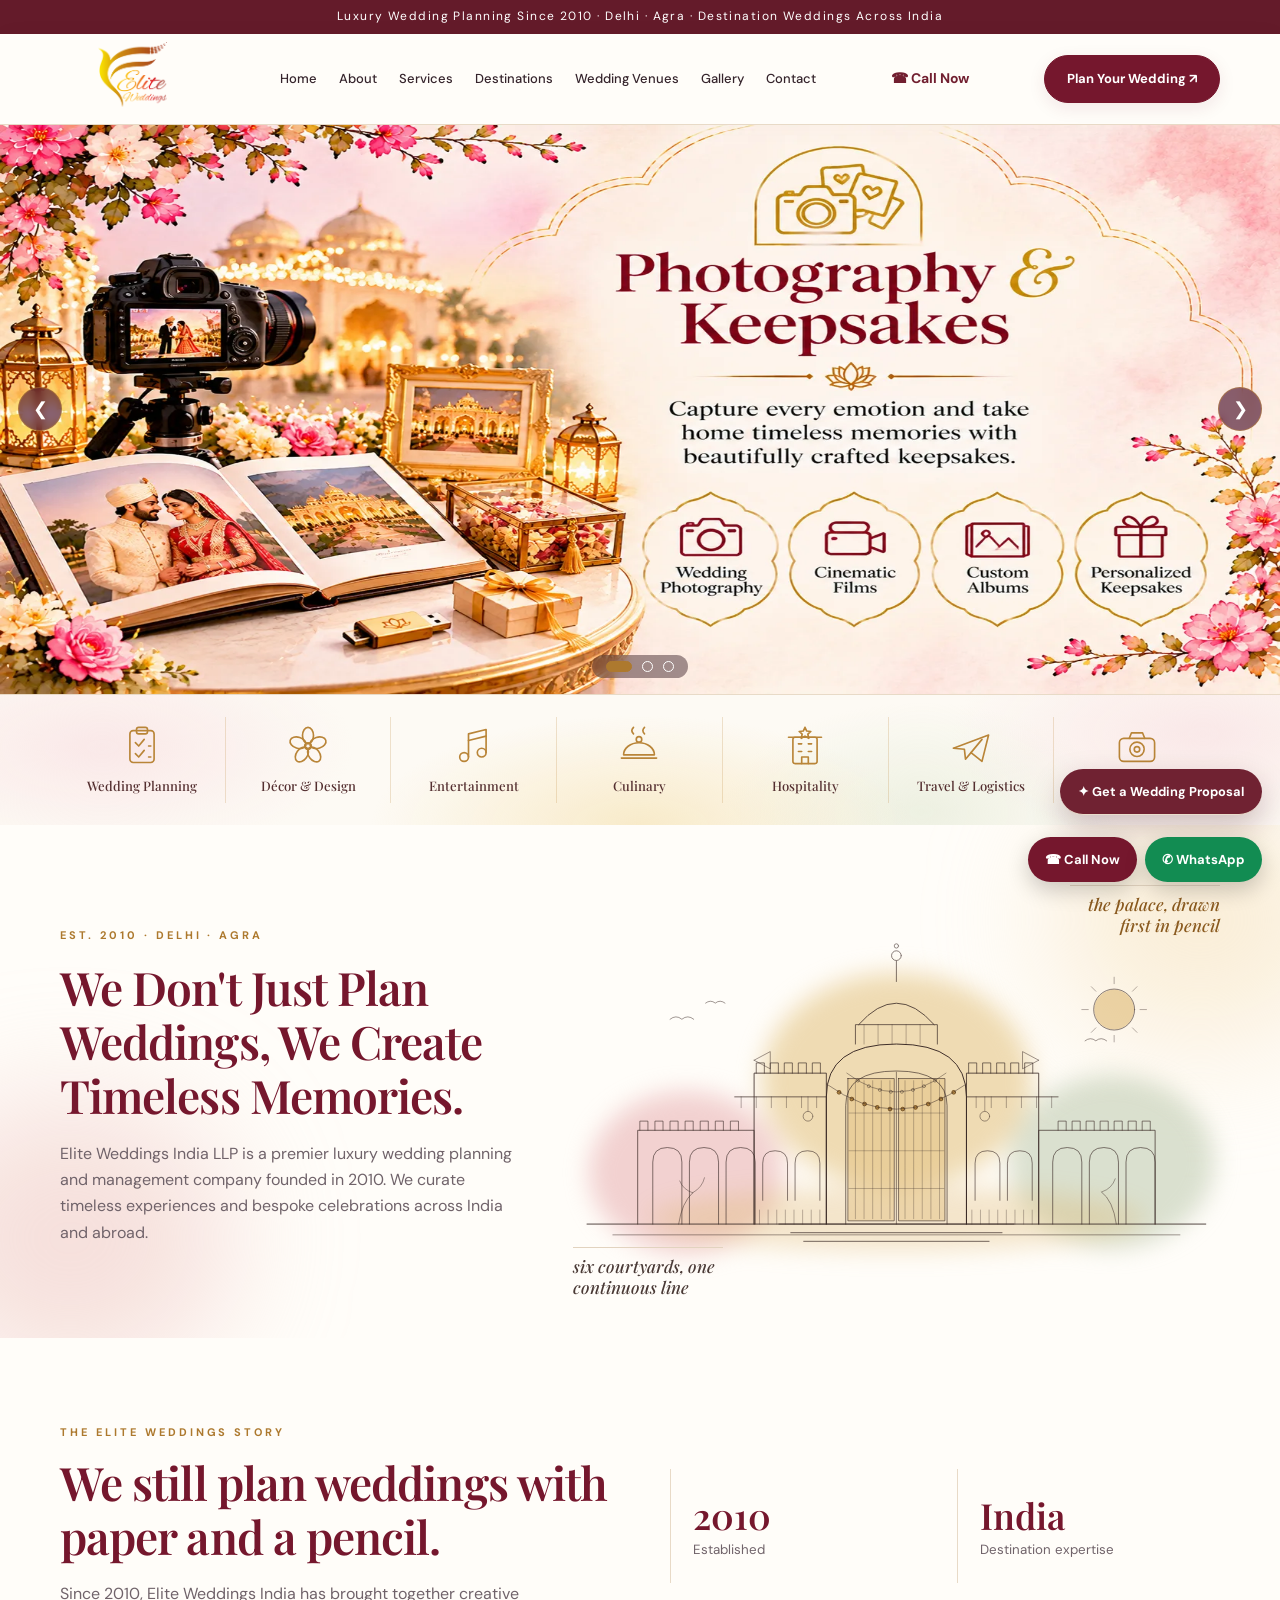
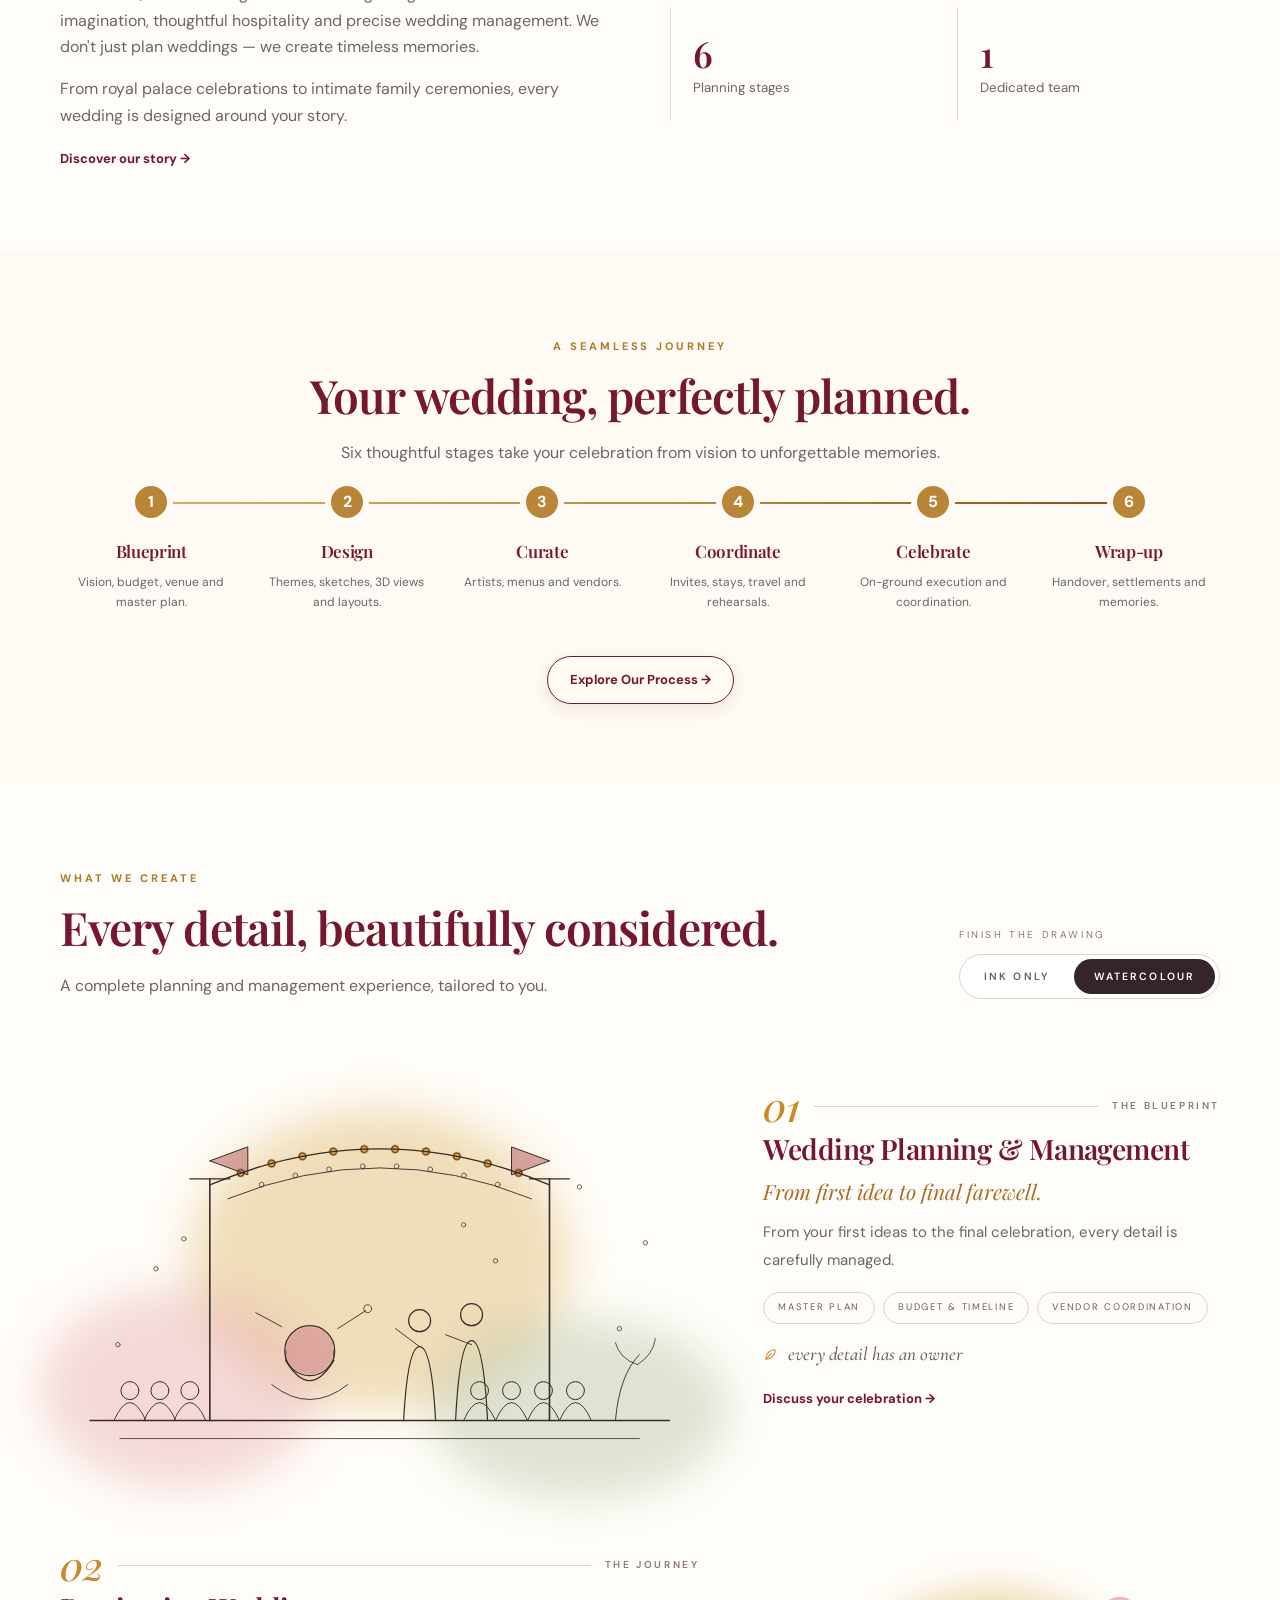
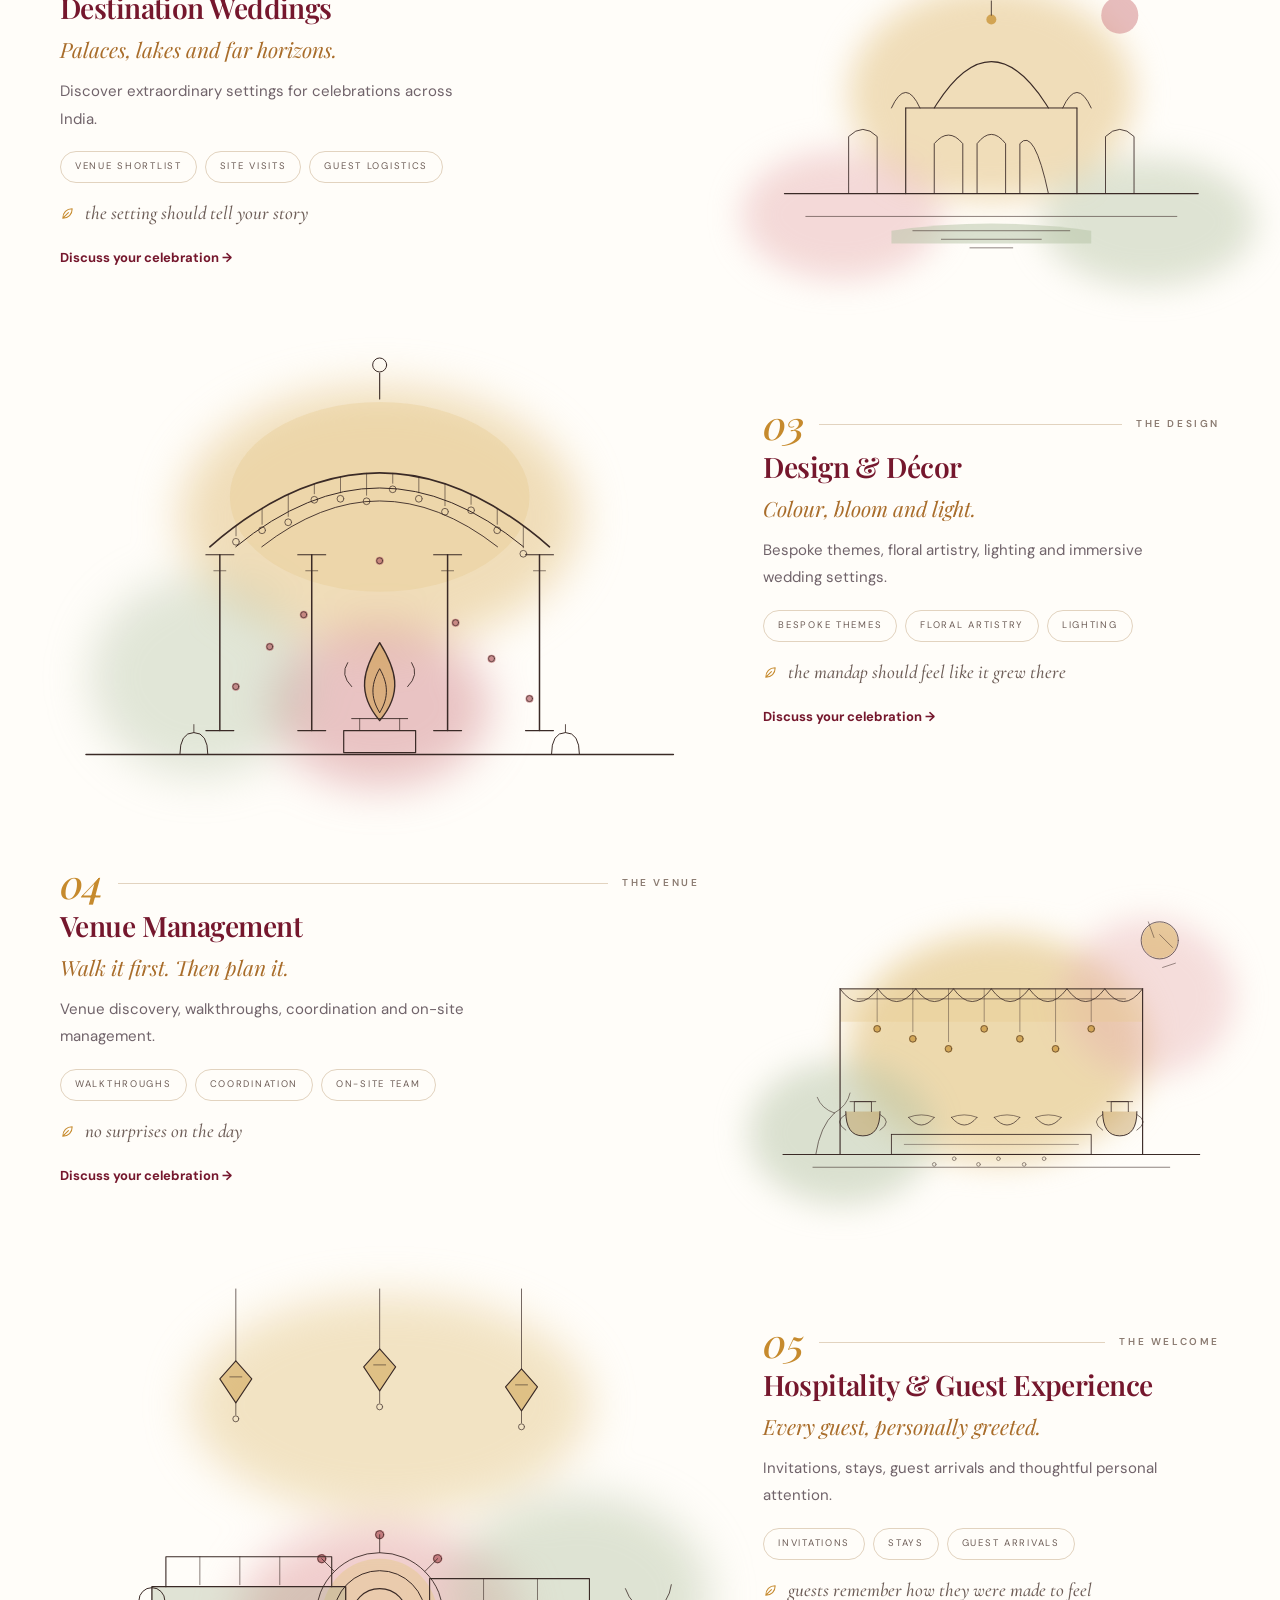
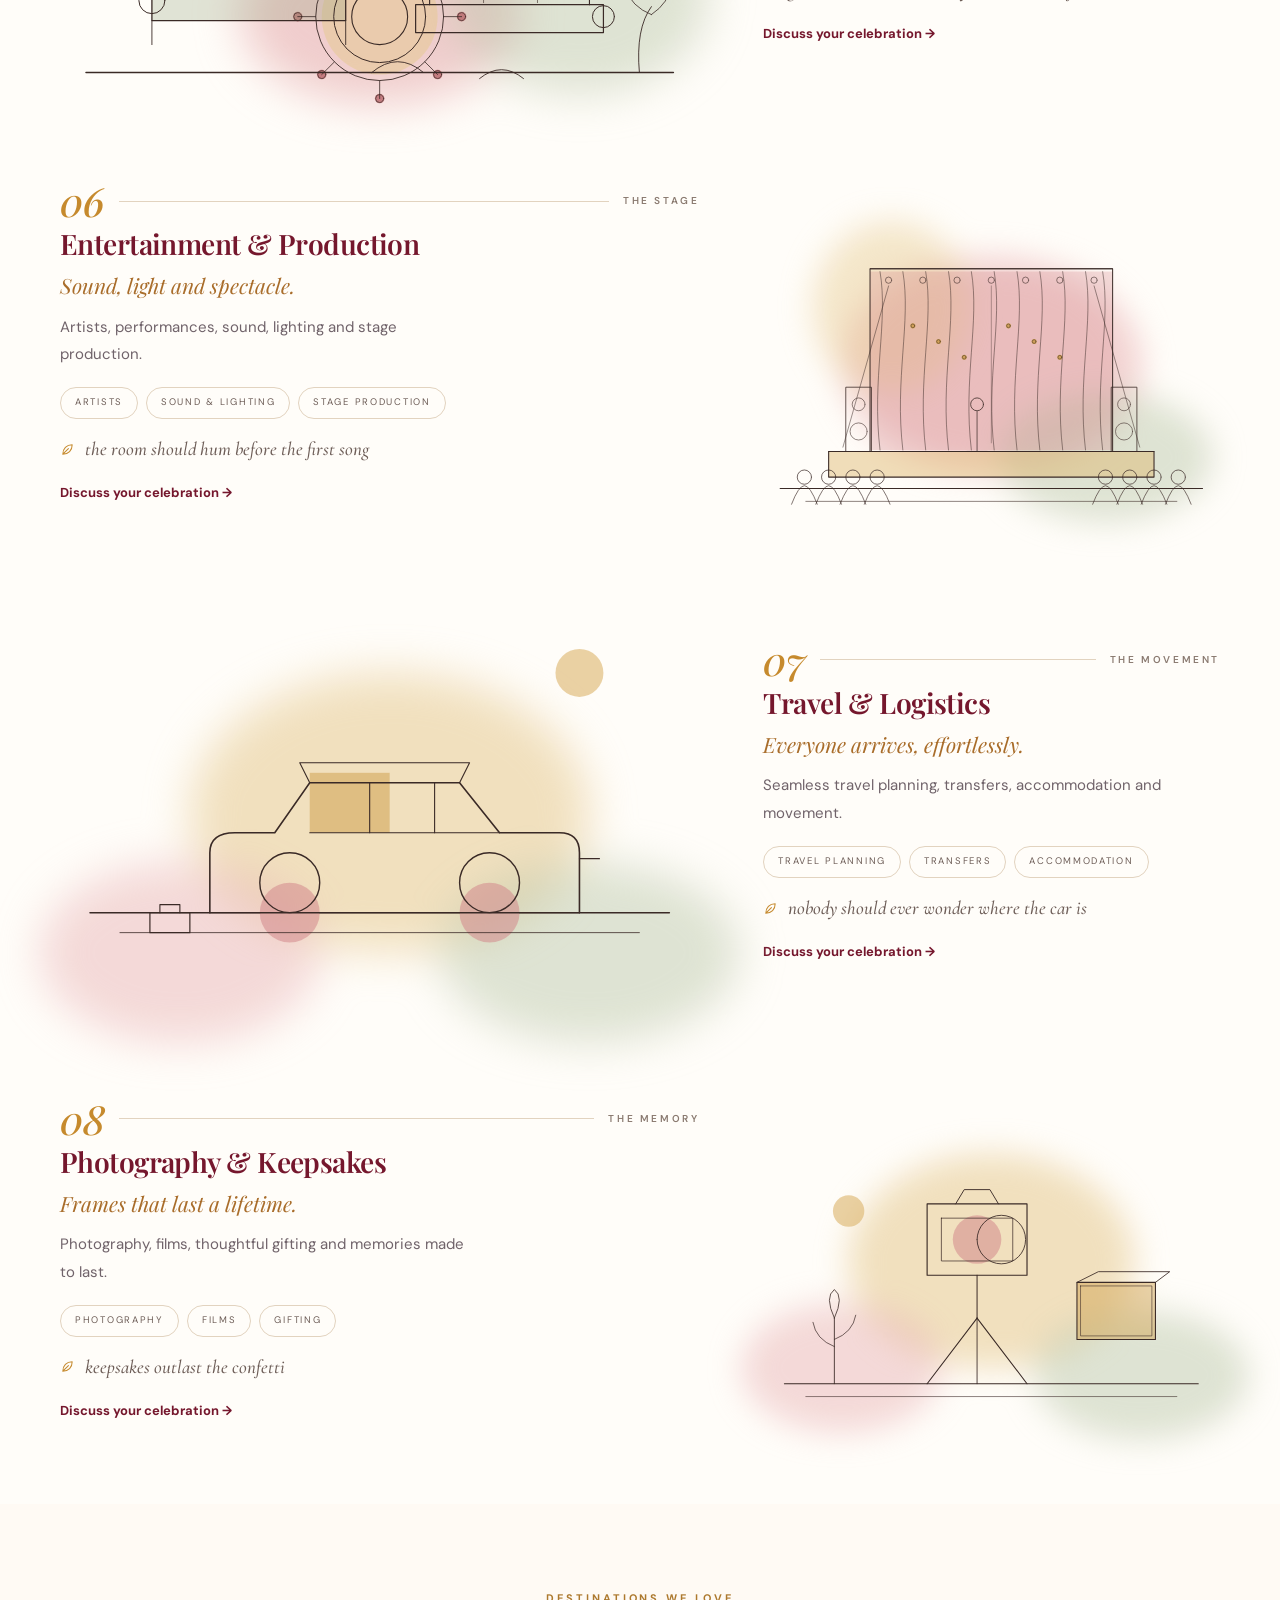
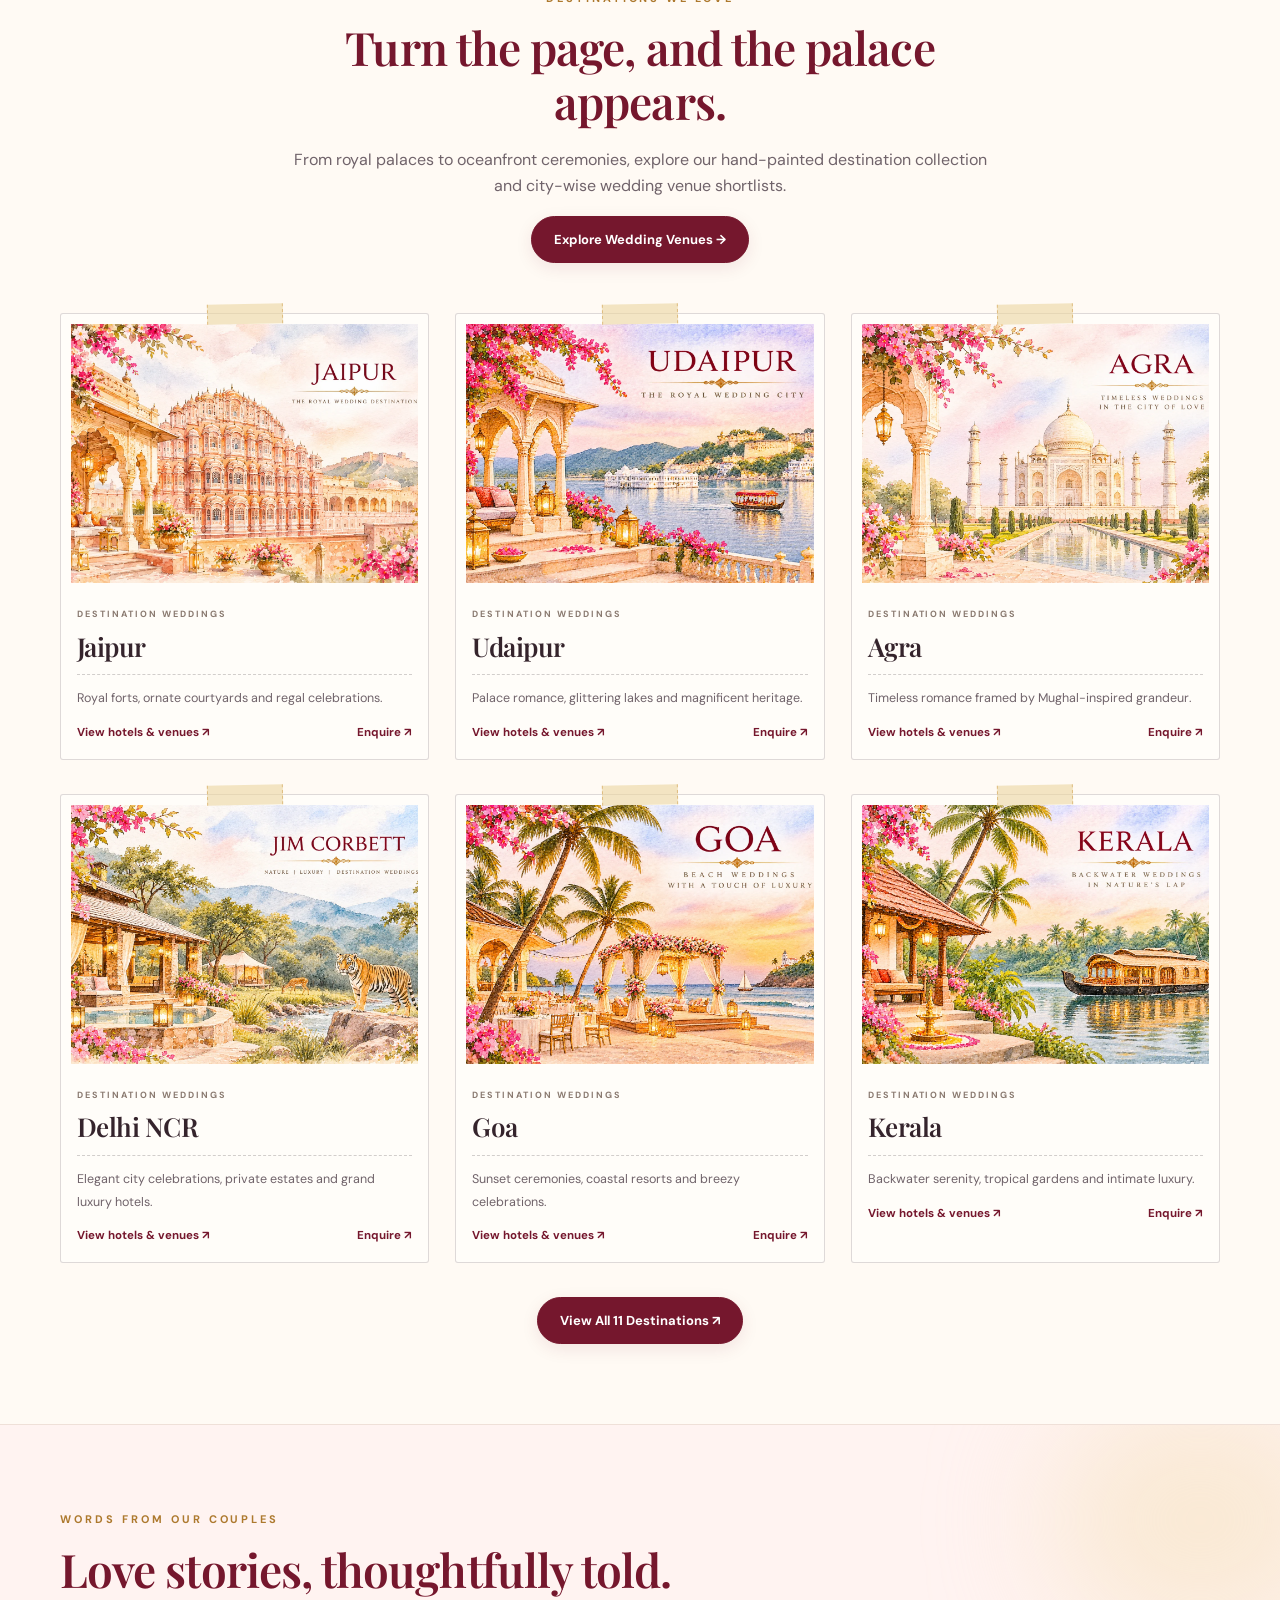
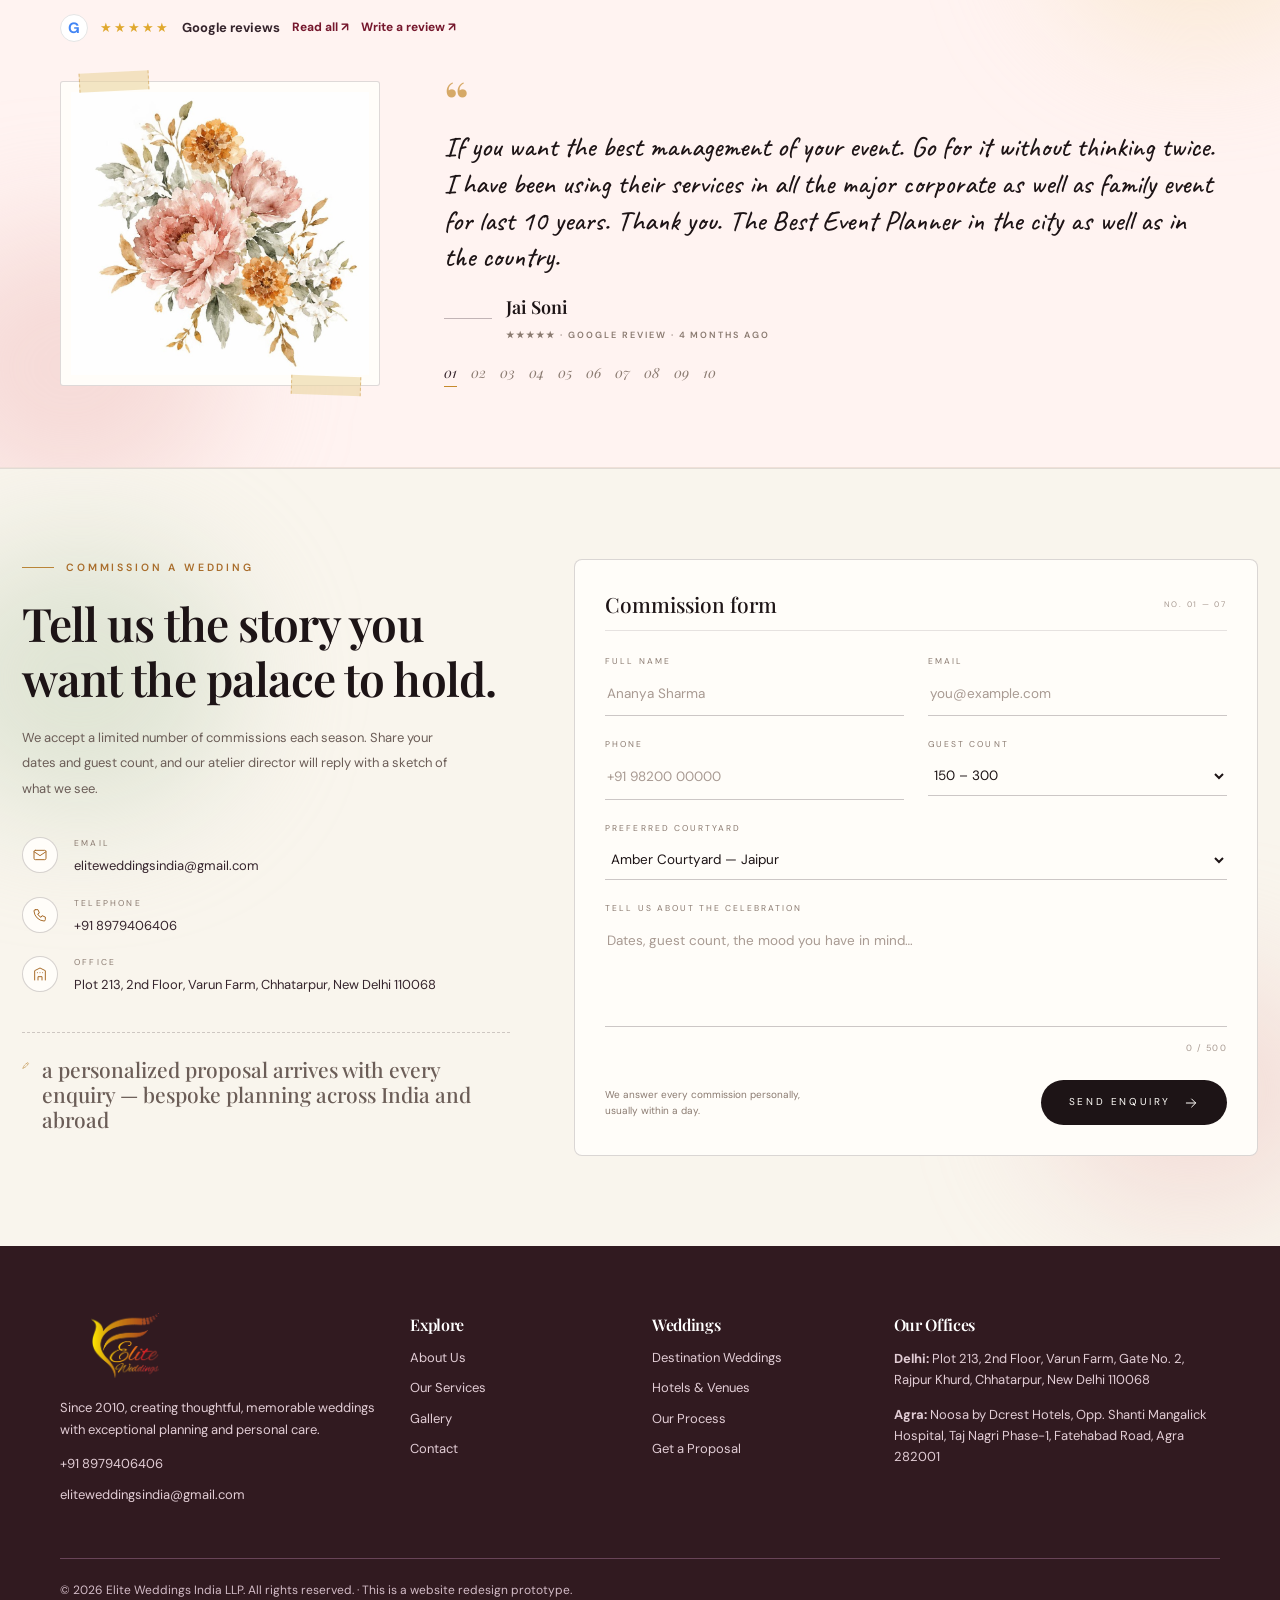
==== commit c3a75aba: "Update index.html" ====
--- a/index.html
+++ b/index.html
@@ -1,15 +1,3 @@
 <!DOCTYPE html>
 
-<html lang="en"><head><meta charset="utf-8"/><meta content="width=device-width,initial-scale=1" name="viewport"/><title>Luxury Wedding Planners &amp; Destination Weddings | Elite Weddings India</title><meta content="Luxury wedding planning and destination weddings in India." name="description"/><link href="https://fonts.googleapis.com/css2?family=Caveat:wght@500;600&display=swap" rel="stylesheet"/><link href="style.css?v=1793882601" rel="stylesheet"/><link href="assets/logo.png" rel="icon"/><meta content="#fffaf4" name="theme-color"/></head><body><div class="topbar">Luxury Wedding Planning Since 2010  ·  Delhi  ·  Agra  ·  Destination Weddings Across India</div><header class="nav"><div class="wrap navin"><a class="brand" href="index.html"><img alt="Elite Weddings India logo" src="assets/logo.png"/></a><nav class="links"><a href="index.html">Home</a><a href="about.html">About</a><a href="services.html">Services</a><a href="destinations.html">Destinations</a><a href="venues.html">Wedding Venues</a><a href="gallery.html">Gallery</a><a href="contact.html">Contact</a></nav><a class="navcall" href="tel:+918979406406">☎ Call Now</a><a class="btn" href="contact.html">Plan Your Wedding ↗</a><button aria-label="Open menu" class="menu">☰</button></div></header><section class="hero hero-luxury hero-slider-wrap"><div class="hero-slider" id="heroSlider" aria-roledescription="carousel" aria-label="Elite Weddings Banner Slider"><div class="hero-slides"><div class="hero-slide active" aria-hidden="false"><img src="assets/banner%20(3).webp" alt="Elite Weddings Luxury Wedding Planning" width="1670" height="942" fetchpriority="high"/></div> <div class="hero-slide" aria-hidden="false"><img src="assets/banner.webp" alt="Elite Weddings Luxury Wedding Planning" width="1670" height="942" fetchpriority="high"/></div>
-
-<div class="hero-slide " aria-hidden="false"><img src="assets/banner%20(4).webp" alt="Elite Weddings Luxury Wedding Planning" width="1670" height="942" fetchpriority="high"/></div>
-
-<div class="hero-slide " aria-hidden="false"><img src="assets/banner%20(5).webp" alt="Elite Weddings Luxury Wedding Planning" width="1670" height="942" fetchpriority="high"/></div>
-
-<div class="hero-slide " aria-hidden="false"><img src="assets/banner%20(6).webp" alt="Elite Weddings Luxury Wedding Planning" width="1670" height="942" fetchpriority="high"/></div>
-
-<div class="hero-slide " aria-hidden="false"><img src="assets/banner%20(7).webp" alt="Elite Weddings Luxury Wedding Planning" width="1670" height="942" fetchpriority="high"/></div>
-
-<div class="hero-slide " aria-hidden="false"><img src="assets/banner%20(8).webp" alt="Elite Weddings Luxury Wedding Planning" width="1670" height="942" fetchpriority="high"/></div>
-
-<div class="hero-slide" aria-hidden="true"><img src="assets/banner%20(1).webp" alt="Elite Weddings Celebrations" width="1638" height="923" loading="lazy"/></div><div class="hero-slide" aria-hidden="true"><img src="assets/Banner%20(2).webp" alt="Elite Weddings Royal Weddings" width="1638" height="923" loading="lazy"/></div></div><button class="slider-arrow prev" type="button" aria-label="Previous slide">&#10094;</button><button class="slider-arrow next" type="button" aria-label="Next slide">&#10095;</button><div class="slider-dots" role="tablist" aria-label="Slide controls"><button class="slider-dot active" type="button" role="tab" aria-selected="true" aria-label="Slide 1"></button><button class="slider-dot" type="button" role="tab" aria-selected="false" aria-label="Slide 2"></button><button class="slider-dot" type="button" role="tab" aria-selected="false" aria-label="Slide 3"></button></div></div><div class="hero-banner" id="heroBanner" style="display:none !important;" aria-hidden="true"><svg class="bn-svg bn-d bn-sketch" viewBox="0 0 1672 941" xmlns="http://www.w3.org/2000/svg" role="img" aria-label="Elite Weddings planning and management: we plan every detail, you enjoy every moment"><defs><filter id="blur" x="-30%" y="-30%" width="160%" height="160%"><feGaussianBlur stdDeviation="28"/></filter><g id="bl"><ellipse class="bnk" cx="0" cy="-11" rx="8.5" ry="11.5" transform="rotate(0)" pathLength="1"/><ellipse class="bnk" cx="0" cy="-11" rx="8.5" ry="11.5" transform="rotate(72)" pathLength="1"/><ellipse class="bnk" cx="0" cy="-11" rx="8.5" ry="11.5" transform="rotate(144)" pathLength="1"/><ellipse class="bnk" cx="0" cy="-11" rx="8.5" ry="11.5" transform="rotate(216)" pathLength="1"/><ellipse class="bnk" cx="0" cy="-11" rx="8.5" ry="11.5" transform="rotate(288)" pathLength="1"/><circle class="bnk" r="3.4" pathLength="1"/></g><g id="br"><path class="bnk" style="--d:0.30s" pathLength="1" d="M-20 62 C80 78 190 44 300 96 S520 168 650 76" stroke-width="2"/><path class="bnk" style="--d:0.30s" pathLength="1" d="M110 62 C150 118 146 176 108 226"/><path class="bnk" style="--d:0.30s" pathLength="1" d="M300 96 C330 150 400 190 470 176"/><ellipse class="bnk" style="--d:0.30s" pathLength="1" cx="100" cy="52" rx="6" ry="13" transform="rotate(-30 90 66)"/><ellipse class="bnk" style="--d:0.30s" pathLength="1" cx="220" cy="46" rx="6" ry="13" transform="rotate(-30 210 60)"/><ellipse class="bnk" style="--d:0.30s" pathLength="1" cx="340" cy="94" rx="6" ry="13" transform="rotate(-30 330 108)"/><ellipse class="bnk" style="--d:0.30s" pathLength="1" cx="460" cy="138" rx="6" ry="13" transform="rotate(-30 450 152)"/><ellipse class="bnk" style="--d:0.30s" pathLength="1" cx="570" cy="124" rx="6" ry="13" transform="rotate(-30 560 138)"/><ellipse class="bnk" style="--d:0.30s" pathLength="1" cx="140" cy="116" rx="6" ry="13" transform="rotate(-30 130 130)"/><use href="#bl" transform="translate(60 62) scale(1.3)"/><use href="#bl" transform="translate(255 74) scale(1.5)"/><use href="#bl" transform="translate(470 152) scale(1.5)"/><use href="#bl" transform="translate(620 92) scale(1.2)"/><use href="#bl" transform="translate(140 170) scale(1.1)"/></g><g id="sc"><g transform="translate(210 862) scale(0.5)" fill="#f8e3b6" stroke="#dfae5c" stroke-width="2.2"><rect class="bnk" style="--d:0.90s" pathLength="1" x="-90" y="-120" width="180" height="120"/><rect class="bnk" style="--d:0.90s" pathLength="1" x="-70" y="-150" width="140" height="30"/><path class="bnk" style="--d:0.90s" pathLength="1" d="M-55 -150 Q0 -230 55 -150 Z"/><path class="bnk" style="--d:0.90s" pathLength="1" d="M0 -222 V-250" stroke-width="3"/><circle class="bnk" style="--d:0.90s" pathLength="1" cx="0" cy="-252" r="5"/><path class="bnk" style="--d:0.90s" pathLength="1" d="M-60 -150 V-175 Q-48 -200 -36 -175 V-150" /><path class="bnk" style="--d:0.90s" pathLength="1" d="M36 -150 V-175 Q48 -200 60 -175 V-150"/><path class="bnk" style="--d:0.90s" pathLength="1" d="M-80 0 V-52 Q-66 -82 -52 -52 V0" fill="#e9b867" fill-opacity=".55"/><path class="bnk" style="--d:0.90s" pathLength="1" d="M-36 0 V-52 Q-22 -82 -8 -52 V0" fill="#e9b867" fill-opacity=".55"/><path class="bnk" style="--d:0.90s" pathLength="1" d="M8 0 V-52 Q22 -82 36 -52 V0" fill="#e9b867" fill-opacity=".55"/><path class="bnk" style="--d:0.90s" pathLength="1" d="M52 0 V-52 Q66 -82 80 -52 V0" fill="#e9b867" fill-opacity=".55"/><rect class="bnk" style="--d:0.90s" pathLength="1" x="-130" y="-70" width="40" height="70"/><rect class="bnk" style="--d:0.90s" pathLength="1" x="90" y="-70" width="40" height="70"/><path class="bnk" style="--d:0.90s" pathLength="1" d="M-124 0 V-40 Q-110 -58 -96 -40 V0" fill="#e9b867" fill-opacity=".55"/><path class="bnk" style="--d:0.90s" pathLength="1" d="M96 0 V-40 Q110 -58 124 -40 V0" fill="#e9b867" fill-opacity=".55"/></g><g transform="translate(360 872) scale(0.34)" fill="#f8e3b6" stroke="#dfae5c" stroke-width="2.2"><rect class="bnk" style="--d:0.90s" pathLength="1" x="-90" y="-120" width="180" height="120"/><rect class="bnk" style="--d:0.90s" pathLength="1" x="-70" y="-150" width="140" height="30"/><path class="bnk" style="--d:0.90s" pathLength="1" d="M-55 -150 Q0 -230 55 -150 Z"/><path class="bnk" style="--d:0.90s" pathLength="1" d="M0 -222 V-250" stroke-width="3"/><circle class="bnk" style="--d:0.90s" pathLength="1" cx="0" cy="-252" r="5"/><path class="bnk" style="--d:0.90s" pathLength="1" d="M-60 -150 V-175 Q-48 -200 -36 -175 V-150" /><path class="bnk" style="--d:0.90s" pathLength="1" d="M36 -150 V-175 Q48 -200 60 -175 V-150"/><path class="bnk" style="--d:0.90s" pathLength="1" d="M-80 0 V-52 Q-66 -82 -52 -52 V0" fill="#e9b867" fill-opacity=".55"/><path class="bnk" style="--d:0.90s" pathLength="1" d="M-36 0 V-52 Q-22 -82 -8 -52 V0" fill="#e9b867" fill-opacity=".55"/><path class="bnk" style="--d:0.90s" pathLength="1" d="M8 0 V-52 Q22 -82 36 -52 V0" fill="#e9b867" fill-opacity=".55"/><path class="bnk" style="--d:0.90s" pathLength="1" d="M52 0 V-52 Q66 -82 80 -52 V0" fill="#e9b867" fill-opacity=".55"/><rect class="bnk" style="--d:0.90s" pathLength="1" x="-130" y="-70" width="40" height="70"/><rect class="bnk" style="--d:0.90s" pathLength="1" x="90" y="-70" width="40" height="70"/><path class="bnk" style="--d:0.90s" pathLength="1" d="M-124 0 V-40 Q-110 -58 -96 -40 V0" fill="#e9b867" fill-opacity=".55"/><path class="bnk" style="--d:0.90s" pathLength="1" d="M96 0 V-40 Q110 -58 124 -40 V0" fill="#e9b867" fill-opacity=".55"/></g><g transform="translate(70 880) scale(1)"><path class="bnk" style="--d:0.90s" pathLength="1" d="M0 0 V-40"/><ellipse class="bnk" style="--d:0.90s" pathLength="1" cx="0" cy="-68" rx="16" ry="30"/></g><g transform="translate(100 884) scale(0.8)"><path class="bnk" style="--d:0.90s" pathLength="1" d="M0 0 V-40"/><ellipse class="bnk" style="--d:0.90s" pathLength="1" cx="0" cy="-68" rx="16" ry="30"/></g><g transform="translate(470 880) scale(0.8)"><path class="bnk" style="--d:0.90s" pathLength="1" d="M0 0 V-40"/><ellipse class="bnk" style="--d:0.90s" pathLength="1" cx="0" cy="-68" rx="16" ry="30"/></g></g></defs><rect width="1672" height="941" fill="#fdfaf4"/><g class="wash" filter="url(#blur)"><ellipse cx="836" cy="540" rx="330" ry="230" fill="#f5e3b4" fill-opacity="0.7"/><ellipse cx="140" cy="330" rx="110" ry="80" fill="#f6cfd6" fill-opacity="0.6"/><ellipse cx="130" cy="500" rx="110" ry="80" fill="#f6cfd6" fill-opacity="0.5"/><ellipse cx="110" cy="670" rx="110" ry="80" fill="#f8d9cf" fill-opacity="0.55"/><ellipse cx="1330" cy="330" rx="110" ry="80" fill="#f6cfd6" fill-opacity="0.6"/><ellipse cx="1330" cy="500" rx="110" ry="80" fill="#f6d8ce" fill-opacity="0.5"/><ellipse cx="1330" cy="670" rx="110" ry="80" fill="#f6cfd6" fill-opacity="0.55"/><ellipse cx="700" cy="830" rx="110" ry="80" fill="#f8d9cf" fill-opacity="0.5"/><ellipse cx="250" cy="850" rx="220" ry="60" fill="#dfe8d1" fill-opacity="0.7"/><ellipse cx="1420" cy="850" rx="220" ry="60" fill="#dfe8d1" fill-opacity="0.7"/><ellipse cx="836" cy="905" rx="520" ry="50" fill="#e6eef0" fill-opacity="0.7"/><ellipse cx="80" cy="80" rx="130" ry="70" fill="#f7d3da" fill-opacity="0.6"/><ellipse cx="1590" cy="80" rx="130" ry="70" fill="#f7d3da" fill-opacity="0.6"/></g><g class="ink"><g transform="translate(-6 -10) scale(.62)"><use href="#br"/></g><g transform="translate(1678 -10) scale(-.62 .62)"><use href="#br"/></g><use href="#sc"/><use href="#sc" transform="translate(1672 0) scale(-1 1)"/><path class="bnk" style="--d:1.00s" pathLength="1" d="M0 884 H1672" opacity=".5"/><path class="bnk" style="--d:1.00s" pathLength="1" d="M60 902 h120 M220 912 h160 M1290 912 h160 M1500 902 h120 M520 920 h630" opacity=".4"/><path class="bnk" style="--d:0.20s" pathLength="1" d="M440 43 H560 M1112 43 H1232"/><g text-anchor="middle"><text x="836" y="52" font-family="Playfair Display,Georgia,serif" font-weight="500" font-size="27" letter-spacing="7" fill="#5b2a1a">PLANNING &amp; MANAGEMENT</text><text x="836" y="128" font-family="Playfair Display,Georgia,serif" font-weight="700" font-size="70" fill="#5b2412">We Plan Every Detail.</text><text x="836" y="192" font-family="Playfair Display,Georgia,serif" font-weight="600" font-style="italic" font-size="64" fill="#d9951a">You Enjoy Every Moment.</text><text x="836" y="245" font-family="Playfair Display,Georgia,serif" font-size="24" fill="#2d2323">A complete wedding planning experience, thoughtfully managed</text><text x="836" y="273" font-family="Playfair Display,Georgia,serif" font-size="24" fill="#2d2323">from concept to celebration.</text></g><g transform="translate(0 12)"><path class="bnk" style="--d:0.80s" pathLength="1" d="M600 742 H1072"/><path class="bnk" style="--d:0.80s" pathLength="1" d="M628 724 H1044"/><path class="bnk" style="--d:0.80s" pathLength="1" d="M652 706 H1020"/><path class="bnk" style="--d:0.80s" pathLength="1" d="M676 688 H996"/><path class="bnk" style="--d:0.80s" pathLength="1" d="M682 688 V470 M712 688 V470 M960 688 V470 M990 688 V470"/><path class="bnk" style="--d:0.80s" pathLength="1" d="M672 470 H722 M672 478 H722 M950 470 H1000 M950 478 H1000"/><path class="bnk" style="--d:0.80s" pathLength="1" d="M672 688 H722 M950 688 H1000"/><path class="bnk" style="--d:0.80s" pathLength="1" d="M640 448 H1032 M650 438 H1022 M660 400 V438 M1012 400 V438 M660 400 H1012"/><path class="bnk" style="--d:0.80s" pathLength="1" d="M720 400 C720 336 780 300 836 300 C892 300 952 336 952 400"/><path class="bnk" style="--d:0.80s" pathLength="1" d="M746 400 C746 350 790 322 836 322 C882 322 926 350 926 400"/><path class="bnk" style="--d:0.80s" pathLength="1" d="M836 300 V288"/><path class="bnk" style="--d:0.80s" pathLength="1" d="M836 440 V462"/><path class="bnk" style="--d:0.80s" pathLength="1" d="M826 462 H846 V490 H826 Z"/><path class="bnk" style="--d:0.80s" pathLength="1" d="M830 490 l6 10 l6 -10"/><path class="bnk" style="--d:0.80s" pathLength="1" d="M690 452 Q760 500 836 430 Q912 500 982 452"/><path class="bnk" style="--d:0.80s" pathLength="1" d="M722 470 Q756 560 742 640"/><path class="bnk" style="--d:0.80s" pathLength="1" d="M950 470 Q916 560 930 640"/><path class="bnk" style="--d:0.80s" pathLength="1" d="M520 700 V610 Q520 570 560 570 Q600 570 600 610 V700"/><path class="bnk" style="--d:0.80s" pathLength="1" d="M530 570 Q560 530 590 570 M560 530 V518"/><path class="bnk" style="--d:0.80s" pathLength="1" d="M1072 700 V610 Q1072 570 1112 570 Q1152 570 1152 610 V700"/><path class="bnk" style="--d:0.80s" pathLength="1" d="M1082 570 Q1112 530 1142 570 M1112 530 V518"/><path class="bnk" style="--d:0.80s" pathLength="1" d="M548 700 V630 Q560 610 572 630 V700"/><path class="bnk" style="--d:0.80s" pathLength="1" d="M1100 700 V630 Q1112 610 1124 630 V700"/><circle class="bnk" style="--d:1.00s" pathLength="1" cx="836" cy="282" r="5"/><path class="bnk" style="--d:1.00s" pathLength="1" d="M606 718 q-4 -16 -2 -34 h50 q2 18 -2 34 z M1018 718 q-4 -16 -2 -34 h50 q2 18 -2 34 z" transform="translate(0 -4)"/><use href="#bl" transform="translate(760 476) scale(0.9)"/><use href="#bl" transform="translate(836 436) scale(1.1)"/><use href="#bl" transform="translate(912 476) scale(0.9)"/><use href="#bl" transform="translate(634 636) scale(1.0)"/><use href="#bl" transform="translate(1038 636) scale(1.0)"/><use href="#bl" transform="translate(700 452) scale(0.7)"/><use href="#bl" transform="translate(972 452) scale(0.7)"/><g transform="translate(468 704) scale(0.9)"><path class="bnk" style="--d:0.90s" pathLength="1" d="M0 0 V-40"/><ellipse class="bnk" style="--d:0.90s" pathLength="1" cx="0" cy="-68" rx="16" ry="30"/></g><g transform="translate(496 712) scale(0.9)"><path class="bnk" style="--d:0.90s" pathLength="1" d="M0 0 V-40"/><ellipse class="bnk" style="--d:0.90s" pathLength="1" cx="0" cy="-68" rx="16" ry="30"/></g><g transform="translate(1204 704) scale(0.9)"><path class="bnk" style="--d:0.90s" pathLength="1" d="M0 0 V-40"/><ellipse class="bnk" style="--d:0.90s" pathLength="1" cx="0" cy="-68" rx="16" ry="30"/></g><g transform="translate(1176 712) scale(0.9)"><path class="bnk" style="--d:0.90s" pathLength="1" d="M0 0 V-40"/><ellipse class="bnk" style="--d:0.90s" pathLength="1" cx="0" cy="-68" rx="16" ry="30"/></g></g><image class="lg" href="assets/logo.png" x="756" y="514" width="160" height="84" preserveAspectRatio="xMidYMid meet"/><g class="lgt" text-anchor="middle" font-family="Playfair Display,Georgia,serif" font-weight="700" fill="#8d1138" font-size="23"><text x="836" y="662">PLANNING &amp;</text><text x="836" y="686">MANAGEMENT</text></g><path class="bnk" style="--d:0.50s" pathLength="1" d="M72 388 V338.0 A70.0 70.0 0 0 1 212 338.0 V388 Z"/><g transform="translate(84 290) scale(1.15)"><rect class="bnk" style="--d:0.65s" pathLength="1" x="22" y="12" width="52" height="68" rx="6"/><rect class="bnk" style="--d:0.65s" pathLength="1" x="36" y="5" width="24" height="12" rx="3"/><path class="bnk" style="--d:0.65s" pathLength="1" d="M32 34 l4 4 l7 -8 M52 34 H66"/><path class="bnk" style="--d:0.65s" pathLength="1" d="M32 50 l4 4 l7 -8 M52 50 H66"/><path class="bnk" style="--d:0.65s" pathLength="1" d="M32 66 l4 4 l7 -8 M52 66 H66"/></g><text x="228" y="305" font-family="Playfair Display,Georgia,serif" font-weight="700" font-size="25" fill="#8d1138">DETAILING &</text><text x="228" y="332" font-family="Playfair Display,Georgia,serif" font-weight="700" font-size="25" fill="#8d1138">MASTER PLAN</text><text x="228" y="365" font-family="DM Sans,sans-serif" font-size="17" fill="#4a3a36">Timelines • Checklists • Execution</text><path class="bnk" style="--d:0.68s" pathLength="1" d="M62 554 V502.0 A70.0 70.0 0 0 1 202 502.0 V554 Z"/><g transform="translate(74 455) scale(1.15)"><rect class="bnk" style="--d:0.83s" pathLength="1" x="10" y="28" width="78" height="50" rx="8"/><path class="bnk" style="--d:0.83s" pathLength="1" d="M32 28 L38 17 H60 L66 28"/><circle class="bnk" style="--d:0.83s" pathLength="1" cx="49" cy="53" r="17"/><circle class="bnk" style="--d:0.83s" pathLength="1" cx="49" cy="53" r="9"/><path class="bnk" style="--d:0.83s" pathLength="1" d="M72 35 h8"/></g><text x="221" y="477" font-family="Playfair Display,Georgia,serif" font-weight="700" font-size="25" fill="#8d1138">MEDIA &</text><text x="221" y="504" font-family="Playfair Display,Georgia,serif" font-weight="700" font-size="25" fill="#8d1138">KEEPSAKES</text><text x="221" y="537" font-family="DM Sans,sans-serif" font-size="17" fill="#4a3a36">Photography • Cinematography</text><text x="221" y="559" font-family="DM Sans,sans-serif" font-size="17" fill="#4a3a36">Return Gifts</text><path class="bnk" style="--d:0.86s" pathLength="1" d="M48 734 V679.0 A73.0 73.0 0 0 1 194 679.0 V734 Z"/><g transform="translate(64 632) scale(1.15)"><path class="bnk" style="--d:1.01s" pathLength="1" d="M26 12 Q48 82 70 12"/><path class="bnk" style="--d:1.01s" pathLength="1" d="M40 12 Q48 24 56 12"/><path class="bnk" style="--d:1.01s" pathLength="1" d="M48 56 l7 9 l-7 11 l-7 -11 z"/><circle class="bnk" style="--d:1.01s" pathLength="1" cx="48" cy="46" r="2"/></g><text x="211" y="646" font-family="Playfair Display,Georgia,serif" font-weight="700" font-size="25" fill="#8d1138">COUPLE</text><text x="211" y="673" font-family="Playfair Display,Georgia,serif" font-weight="700" font-size="25" fill="#8d1138">CONCIERGE</text><text x="211" y="706" font-family="DM Sans,sans-serif" font-size="17" fill="#4a3a36">Styling • Jewelry</text><text x="211" y="728" font-family="DM Sans,sans-serif" font-size="17" fill="#4a3a36">Pre-Wedding</text><path class="bnk" style="--d:1.04s" pathLength="1" d="M1243 388 V342.0 A74.0 74.0 0 0 1 1391 342.0 V388 Z"/><g transform="translate(1260 290) scale(1.15)"><path class="bnk" style="--d:1.19s" pathLength="1" d="M16 50 C14 24 52 12 70 28 C84 42 70 52 60 52 C52 52 54 62 46 66 C34 72 17 68 16 50 Z"/><circle class="bnk" style="--d:1.19s" pathLength="1" cx="32" cy="38" r="4"/><circle class="bnk" style="--d:1.19s" pathLength="1" cx="46" cy="29" r="4"/><circle class="bnk" style="--d:1.19s" pathLength="1" cx="59" cy="34" r="4"/><circle class="bnk" style="--d:1.19s" pathLength="1" cx="30" cy="53" r="4"/><path class="bnk" style="--d:1.19s" pathLength="1" d="M60 72 L88 14 M84 22 l6 4"/></g><text x="1404" y="305" font-family="Playfair Display,Georgia,serif" font-weight="700" font-size="25" fill="#8d1138">DESIGN &</text><text x="1404" y="332" font-family="Playfair Display,Georgia,serif" font-weight="700" font-size="25" fill="#8d1138">AESTHETICS</text><text x="1404" y="365" font-family="DM Sans,sans-serif" font-size="17" fill="#4a3a36">Mood Boards • Sketching</text><text x="1404" y="387" font-family="DM Sans,sans-serif" font-size="17" fill="#4a3a36">3D Renders</text><path class="bnk" style="--d:1.22s" pathLength="1" d="M1243 554 V506.0 A74.0 74.0 0 0 1 1391 506.0 V554 Z"/><g transform="translate(1260 455) scale(1.15)"><path class="bnk" style="--d:1.37s" pathLength="1" d="M12 24 Q48 -4 84 24 V76 H12 Z"/><path class="bnk" style="--d:1.37s" pathLength="1" d="M12 24 Q32 52 26 76 M84 24 Q64 52 70 76"/><rect class="bnk" style="--d:1.37s" pathLength="1" x="36" y="54" width="26" height="14" rx="3"/><path class="bnk" style="--d:1.37s" pathLength="1" d="M36 54 V48 H62 V54"/></g><text x="1409" y="477" font-family="Playfair Display,Georgia,serif" font-weight="700" font-size="25" fill="#8d1138">ENTERTAINMENT</text><text x="1409" y="504" font-family="Playfair Display,Georgia,serif" font-weight="700" font-size="25" fill="#8d1138">&amp; PRODUCTION</text><text x="1409" y="537" font-family="DM Sans,sans-serif" font-size="17" fill="#4a3a36">Artists • Stage • Sound &amp; Lights</text><path class="bnk" style="--d:1.40s" pathLength="1" d="M1255 736 V677.0 A71.0 71.0 0 0 1 1397 677.0 V736 Z"/><g transform="translate(1268 633) scale(1.15)"><rect class="bnk" style="--d:1.55s" pathLength="1" x="24" y="24" width="52" height="56" rx="2"/><path class="bnk" style="--d:1.55s" pathLength="1" d="M18 24 H82"/><rect class="bnk" style="--d:1.55s" pathLength="1" x="34" y="34" width="8" height="9"/><rect class="bnk" style="--d:1.55s" pathLength="1" x="48" y="34" width="8" height="9"/><rect class="bnk" style="--d:1.55s" pathLength="1" x="62" y="34" width="8" height="9"/><rect class="bnk" style="--d:1.55s" pathLength="1" x="34" y="50" width="8" height="9"/><rect class="bnk" style="--d:1.55s" pathLength="1" x="48" y="50" width="8" height="9"/><rect class="bnk" style="--d:1.55s" pathLength="1" x="62" y="50" width="8" height="9"/><rect class="bnk" style="--d:1.55s" pathLength="1" x="43" y="62" width="14" height="18"/><path class="bnk" style="--d:1.55s" pathLength="1" d="M42 14 l2 4 l4 .5 l-3 3 l1 4 l-4 -2 l-4 2 l1 -4 l-3 -3 l4 -.5 z M58 14 l2 4 l4 .5 l-3 3 l1 4 l-4 -2 l-4 2 l1 -4 l-3 -3 l4 -.5 z" opacity=".0"/></g><text x="1416" y="640" font-family="Playfair Display,Georgia,serif" font-weight="700" font-size="22" fill="#8d1138">HOSPITALITY,</text><text x="1416" y="664" font-family="Playfair Display,Georgia,serif" font-weight="700" font-size="22" fill="#8d1138">LOGISTICS &amp;</text><text x="1416" y="688" font-family="Playfair Display,Georgia,serif" font-weight="700" font-size="22" fill="#8d1138">HOTEL BOOKINGS</text><text x="1416" y="718" font-family="DM Sans,sans-serif" font-size="17" fill="#4a3a36">Hotel Booking • Travel Detailing</text><text x="1416" y="740" font-family="DM Sans,sans-serif" font-size="17" fill="#4a3a36">RSVPs</text><path class="bnk" style="--d:1.58s" pathLength="1" d="M622 882 V837.0 A75.0 75.0 0 0 1 772 837.0 V882 Z"/><g transform="translate(640 784) scale(1.15)"><path class="bnk" style="--d:1.73s" pathLength="1" d="M16 58 A34 30 0 0 1 84 58 Z"/><circle class="bnk" style="--d:1.73s" pathLength="1" cx="50" cy="24" r="4"/><path class="bnk" style="--d:1.73s" pathLength="1" d="M8 64 H92 M14 70 H86"/><path class="bnk" style="--d:1.73s" pathLength="1" d="M44 12 q-4 -6 0 -10 M56 12 q-4 -6 0 -10"/></g><text x="790" y="800" font-family="Playfair Display,Georgia,serif" font-weight="700" font-size="25" fill="#8d1138">CULINARY</text><text x="790" y="827" font-family="Playfair Display,Georgia,serif" font-weight="700" font-size="25" fill="#8d1138">EXPERIENCE</text><text x="790" y="860" font-family="DM Sans,sans-serif" font-size="17" fill="#4a3a36">Bespoke Menus • Food Artists • Beverages</text><path class="bnk" style="--d:1.50s" pathLength="1" d="M468 340 Q540 342 598 428" opacity=".7"/><circle class="bnk" style="--d:1.50s" pathLength="1" cx="462" cy="340" r="3.5"/><path class="bnk" style="--d:1.50s" pathLength="1" d="M446 500 Q500 508 548 552" opacity=".7"/><circle class="bnk" style="--d:1.50s" pathLength="1" cx="442" cy="500" r="3.5"/><path class="bnk" style="--d:1.50s" pathLength="1" d="M1222 334 Q1130 342 1078 430" opacity=".7"/><circle class="bnk" style="--d:1.50s" pathLength="1" cx="1226" cy="334" r="3.5"/><path class="bnk" style="--d:1.50s" pathLength="1" d="M1226 496 Q1150 504 1100 548" opacity=".7"/><circle class="bnk" style="--d:1.50s" pathLength="1" cx="1230" cy="496" r="3.5"/><path class="bnk" style="--d:1.50s" pathLength="1" d="M498 758 Q540 850 598 862" opacity=".7"/><circle class="bnk" style="--d:1.50s" pathLength="1" cx="602" cy="862" r="3.5"/><path class="bnk" style="--d:1.50s" pathLength="1" d="M1174 758 Q1130 842 1072 832" opacity=".7"/><circle class="bnk" style="--d:1.50s" pathLength="1" cx="1068" cy="832" r="3.5"/></g></svg><svg class="bn-svg bn-m bn-sketch" viewBox="0 0 420 1380" xmlns="http://www.w3.org/2000/svg" role="img" aria-label="Elite Weddings planning and management: we plan every detail, you enjoy every moment"><defs><filter id="blurm" x="-30%" y="-30%" width="160%" height="160%"><feGaussianBlur stdDeviation="26"/></filter><g id="blm"><ellipse class="bnk" cx="0" cy="-11" rx="8.5" ry="11.5" transform="rotate(0)" pathLength="1"/><ellipse class="bnk" cx="0" cy="-11" rx="8.5" ry="11.5" transform="rotate(72)" pathLength="1"/><ellipse class="bnk" cx="0" cy="-11" rx="8.5" ry="11.5" transform="rotate(144)" pathLength="1"/><ellipse class="bnk" cx="0" cy="-11" rx="8.5" ry="11.5" transform="rotate(216)" pathLength="1"/><ellipse class="bnk" cx="0" cy="-11" rx="8.5" ry="11.5" transform="rotate(288)" pathLength="1"/><circle class="bnk" r="3.4" pathLength="1"/></g><g id="brm"><path class="bnk" style="--d:0.30s" pathLength="1" d="M-20 62 C80 78 190 44 300 96 S520 168 650 76" stroke-width="2"/><path class="bnk" style="--d:0.30s" pathLength="1" d="M110 62 C150 118 146 176 108 226"/><path class="bnk" style="--d:0.30s" pathLength="1" d="M300 96 C330 150 400 190 470 176"/><ellipse class="bnk" style="--d:0.30s" pathLength="1" cx="100" cy="52" rx="6" ry="13" transform="rotate(-30 90 66)"/><ellipse class="bnk" style="--d:0.30s" pathLength="1" cx="220" cy="46" rx="6" ry="13" transform="rotate(-30 210 60)"/><ellipse class="bnk" style="--d:0.30s" pathLength="1" cx="340" cy="94" rx="6" ry="13" transform="rotate(-30 330 108)"/><ellipse class="bnk" style="--d:0.30s" pathLength="1" cx="460" cy="138" rx="6" ry="13" transform="rotate(-30 450 152)"/><ellipse class="bnk" style="--d:0.30s" pathLength="1" cx="570" cy="124" rx="6" ry="13" transform="rotate(-30 560 138)"/><ellipse class="bnk" style="--d:0.30s" pathLength="1" cx="140" cy="116" rx="6" ry="13" transform="rotate(-30 130 130)"/><use href="#blm" transform="translate(60 62) scale(1.3)"/><use href="#blm" transform="translate(255 74) scale(1.5)"/><use href="#blm" transform="translate(470 152) scale(1.5)"/><use href="#blm" transform="translate(620 92) scale(1.2)"/><use href="#blm" transform="translate(140 170) scale(1.1)"/></g></defs><rect width="420" height="1380" fill="#fdfaf4"/><g class="wash" filter="url(#blurm)"><ellipse cx="210" cy="380" rx="160" ry="130" fill="#f5e3b4" fill-opacity="0.7"/><ellipse cx="40" cy="100" rx="90" ry="70" fill="#f7d3da" fill-opacity="0.6"/><ellipse cx="380" cy="100" rx="90" ry="70" fill="#f7d3da" fill-opacity="0.6"/><ellipse cx="80" cy="510" rx="80" ry="50" fill="#f6cfd6" fill-opacity="0.5"/><ellipse cx="80" cy="640" rx="80" ry="50" fill="#f8d9cf" fill-opacity="0.5"/><ellipse cx="80" cy="770" rx="80" ry="50" fill="#f6cfd6" fill-opacity="0.5"/><ellipse cx="80" cy="900" rx="80" ry="50" fill="#f5e3b4" fill-opacity="0.5"/><ellipse cx="80" cy="1030" rx="80" ry="50" fill="#f6d8ce" fill-opacity="0.5"/><ellipse cx="80" cy="1160" rx="80" ry="50" fill="#dfe8d1" fill-opacity="0.5"/><ellipse cx="80" cy="1290" rx="80" ry="50" fill="#f6cfd6" fill-opacity="0.5"/></g><g class="ink"><g transform="translate(-4 -6) scale(.3)"><use href="#brm"/></g><g transform="translate(424 -6) scale(-.3 .3)"><use href="#brm"/></g><g text-anchor="middle"><text x="210" y="96" font-family="Playfair Display,Georgia,serif" font-weight="500" font-size="13" letter-spacing="3" fill="#5b2a1a">PLANNING &amp; MANAGEMENT</text><text x="210" y="146" font-family="Playfair Display,Georgia,serif" font-weight="700" font-size="33" fill="#5b2412">We Plan Every Detail.</text><text x="210" y="190" font-family="Playfair Display,Georgia,serif" font-weight="600" font-style="italic" font-size="31" fill="#d9951a">You Enjoy Every Moment.</text><text x="210" y="226" font-family="Playfair Display,Georgia,serif" font-size="14" fill="#2d2323">A complete wedding planning experience,</text><text x="210" y="248" font-family="Playfair Display,Georgia,serif" font-size="14" fill="#2d2323">thoughtfully managed from concept to celebration.</text></g><g transform="translate(210 372) scale(.36) translate(-836 -560)"><path class="bnk" style="--d:0.50s" pathLength="1" d="M600 742 H1072"/><path class="bnk" style="--d:0.50s" pathLength="1" d="M628 724 H1044"/><path class="bnk" style="--d:0.50s" pathLength="1" d="M652 706 H1020"/><path class="bnk" style="--d:0.50s" pathLength="1" d="M676 688 H996"/><path class="bnk" style="--d:0.50s" pathLength="1" d="M682 688 V470 M712 688 V470 M960 688 V470 M990 688 V470"/><path class="bnk" style="--d:0.50s" pathLength="1" d="M672 470 H722 M672 478 H722 M950 470 H1000 M950 478 H1000"/><path class="bnk" style="--d:0.50s" pathLength="1" d="M672 688 H722 M950 688 H1000"/><path class="bnk" style="--d:0.50s" pathLength="1" d="M640 448 H1032 M650 438 H1022 M660 400 V438 M1012 400 V438 M660 400 H1012"/><path class="bnk" style="--d:0.50s" pathLength="1" d="M720 400 C720 336 780 300 836 300 C892 300 952 336 952 400"/><path class="bnk" style="--d:0.50s" pathLength="1" d="M746 400 C746 350 790 322 836 322 C882 322 926 350 926 400"/><path class="bnk" style="--d:0.50s" pathLength="1" d="M836 300 V288"/><path class="bnk" style="--d:0.50s" pathLength="1" d="M836 440 V462"/><path class="bnk" style="--d:0.50s" pathLength="1" d="M826 462 H846 V490 H826 Z"/><path class="bnk" style="--d:0.50s" pathLength="1" d="M830 490 l6 10 l6 -10"/><path class="bnk" style="--d:0.50s" pathLength="1" d="M690 452 Q760 500 836 430 Q912 500 982 452"/><path class="bnk" style="--d:0.50s" pathLength="1" d="M722 470 Q756 560 742 640"/><path class="bnk" style="--d:0.50s" pathLength="1" d="M950 470 Q916 560 930 640"/><path class="bnk" style="--d:0.50s" pathLength="1" d="M520 700 V610 Q520 570 560 570 Q600 570 600 610 V700"/><path class="bnk" style="--d:0.50s" pathLength="1" d="M530 570 Q560 530 590 570 M560 530 V518"/><path class="bnk" style="--d:0.50s" pathLength="1" d="M1072 700 V610 Q1072 570 1112 570 Q1152 570 1152 610 V700"/><path class="bnk" style="--d:0.50s" pathLength="1" d="M1082 570 Q1112 530 1142 570 M1112 530 V518"/><path class="bnk" style="--d:0.50s" pathLength="1" d="M548 700 V630 Q560 610 572 630 V700"/><path class="bnk" style="--d:0.50s" pathLength="1" d="M1100 700 V630 Q1112 610 1124 630 V700"/><circle class="bnk" style="--d:0.70s" pathLength="1" cx="836" cy="282" r="5"/><path class="bnk" style="--d:0.70s" pathLength="1" d="M606 718 q-4 -16 -2 -34 h50 q2 18 -2 34 z M1018 718 q-4 -16 -2 -34 h50 q2 18 -2 34 z" transform="translate(0 -4)"/><use href="#blm" transform="translate(760 476) scale(0.9)"/><use href="#blm" transform="translate(836 436) scale(1.1)"/><use href="#blm" transform="translate(912 476) scale(0.9)"/><use href="#blm" transform="translate(634 636) scale(1.0)"/><use href="#blm" transform="translate(1038 636) scale(1.0)"/><use href="#blm" transform="translate(700 452) scale(0.7)"/><use href="#blm" transform="translate(972 452) scale(0.7)"/><g transform="translate(468 704) scale(0.9)"><path class="bnk" style="--d:0.90s" pathLength="1" d="M0 0 V-40"/><ellipse class="bnk" style="--d:0.90s" pathLength="1" cx="0" cy="-68" rx="16" ry="30"/></g><g transform="translate(496 712) scale(0.9)"><path class="bnk" style="--d:0.90s" pathLength="1" d="M0 0 V-40"/><ellipse class="bnk" style="--d:0.90s" pathLength="1" cx="0" cy="-68" rx="16" ry="30"/></g><g transform="translate(1204 704) scale(0.9)"><path class="bnk" style="--d:0.90s" pathLength="1" d="M0 0 V-40"/><ellipse class="bnk" style="--d:0.90s" pathLength="1" cx="0" cy="-68" rx="16" ry="30"/></g><g transform="translate(1176 712) scale(0.9)"><path class="bnk" style="--d:0.90s" pathLength="1" d="M0 0 V-40"/><ellipse class="bnk" style="--d:0.90s" pathLength="1" cx="0" cy="-68" rx="16" ry="30"/></g></g><image class="lg" href="assets/logo.png" x="180" y="352" width="60" height="32" preserveAspectRatio="xMidYMid meet"/><g class="lgt" text-anchor="middle" font-family="Playfair Display,Georgia,serif" font-weight="700" fill="#8d1138" font-size="9"><text x="210" y="402">PLANNING &amp;</text><text x="210" y="413">MANAGEMENT</text></g><path class="bnk" style="--d:0.50s" pathLength="1" d="M14 570 V504.0 A52.0 52.0 0 0 1 118 504.0 V570 Z"/><g transform="translate(27 488) scale(0.78)"><rect class="bnk" style="--d:0.65s" pathLength="1" x="22" y="12" width="52" height="68" rx="6"/><rect class="bnk" style="--d:0.65s" pathLength="1" x="36" y="5" width="24" height="12" rx="3"/><path class="bnk" style="--d:0.65s" pathLength="1" d="M32 34 l4 4 l7 -8 M52 34 H66"/><path class="bnk" style="--d:0.65s" pathLength="1" d="M32 50 l4 4 l7 -8 M52 50 H66"/><path class="bnk" style="--d:0.65s" pathLength="1" d="M32 66 l4 4 l7 -8 M52 66 H66"/></g><text x="134" y="488" font-family="Playfair Display,Georgia,serif" font-weight="700" font-size="22" fill="#8d1138">DETAILING &</text><text x="134" y="512" font-family="Playfair Display,Georgia,serif" font-weight="700" font-size="22" fill="#8d1138">MASTER PLAN</text><text x="134" y="542" font-family="DM Sans,sans-serif" font-size="14" fill="#4a3a36">Timelines • Checklists • Execution</text><path class="bnk" style="--d:0.70s" pathLength="1" d="M14 700 V634.0 A52.0 52.0 0 0 1 118 634.0 V700 Z"/><g transform="translate(27 618) scale(0.78)"><rect class="bnk" style="--d:0.85s" pathLength="1" x="10" y="28" width="78" height="50" rx="8"/><path class="bnk" style="--d:0.85s" pathLength="1" d="M32 28 L38 17 H60 L66 28"/><circle class="bnk" style="--d:0.85s" pathLength="1" cx="49" cy="53" r="17"/><circle class="bnk" style="--d:0.85s" pathLength="1" cx="49" cy="53" r="9"/><path class="bnk" style="--d:0.85s" pathLength="1" d="M72 35 h8"/></g><text x="134" y="618" font-family="Playfair Display,Georgia,serif" font-weight="700" font-size="22" fill="#8d1138">MEDIA &</text><text x="134" y="642" font-family="Playfair Display,Georgia,serif" font-weight="700" font-size="22" fill="#8d1138">KEEPSAKES</text><text x="134" y="672" font-family="DM Sans,sans-serif" font-size="14" fill="#4a3a36">Photography • Cinematography</text><text x="134" y="691" font-family="DM Sans,sans-serif" font-size="14" fill="#4a3a36">Return Gifts</text><path class="bnk" style="--d:0.90s" pathLength="1" d="M14 830 V764.0 A52.0 52.0 0 0 1 118 764.0 V830 Z"/><g transform="translate(27 748) scale(0.78)"><path class="bnk" style="--d:1.05s" pathLength="1" d="M26 12 Q48 82 70 12"/><path class="bnk" style="--d:1.05s" pathLength="1" d="M40 12 Q48 24 56 12"/><path class="bnk" style="--d:1.05s" pathLength="1" d="M48 56 l7 9 l-7 11 l-7 -11 z"/><circle class="bnk" style="--d:1.05s" pathLength="1" cx="48" cy="46" r="2"/></g><text x="134" y="748" font-family="Playfair Display,Georgia,serif" font-weight="700" font-size="22" fill="#8d1138">COUPLE</text><text x="134" y="772" font-family="Playfair Display,Georgia,serif" font-weight="700" font-size="22" fill="#8d1138">CONCIERGE</text><text x="134" y="802" font-family="DM Sans,sans-serif" font-size="14" fill="#4a3a36">Styling • Jewelry</text><text x="134" y="821" font-family="DM Sans,sans-serif" font-size="14" fill="#4a3a36">Pre-Wedding</text><path class="bnk" style="--d:1.10s" pathLength="1" d="M14 960 V894.0 A52.0 52.0 0 0 1 118 894.0 V960 Z"/><g transform="translate(27 878) scale(0.78)"><path class="bnk" style="--d:1.25s" pathLength="1" d="M16 50 C14 24 52 12 70 28 C84 42 70 52 60 52 C52 52 54 62 46 66 C34 72 17 68 16 50 Z"/><circle class="bnk" style="--d:1.25s" pathLength="1" cx="32" cy="38" r="4"/><circle class="bnk" style="--d:1.25s" pathLength="1" cx="46" cy="29" r="4"/><circle class="bnk" style="--d:1.25s" pathLength="1" cx="59" cy="34" r="4"/><circle class="bnk" style="--d:1.25s" pathLength="1" cx="30" cy="53" r="4"/><path class="bnk" style="--d:1.25s" pathLength="1" d="M60 72 L88 14 M84 22 l6 4"/></g><text x="134" y="878" font-family="Playfair Display,Georgia,serif" font-weight="700" font-size="22" fill="#8d1138">DESIGN &</text><text x="134" y="902" font-family="Playfair Display,Georgia,serif" font-weight="700" font-size="22" fill="#8d1138">AESTHETICS</text><text x="134" y="932" font-family="DM Sans,sans-serif" font-size="14" fill="#4a3a36">Mood Boards • Sketching</text><text x="134" y="951" font-family="DM Sans,sans-serif" font-size="14" fill="#4a3a36">3D Renders</text><path class="bnk" style="--d:1.30s" pathLength="1" d="M14 1090 V1024.0 A52.0 52.0 0 0 1 118 1024.0 V1090 Z"/><g transform="translate(27 1008) scale(0.78)"><path class="bnk" style="--d:1.45s" pathLength="1" d="M12 24 Q48 -4 84 24 V76 H12 Z"/><path class="bnk" style="--d:1.45s" pathLength="1" d="M12 24 Q32 52 26 76 M84 24 Q64 52 70 76"/><rect class="bnk" style="--d:1.45s" pathLength="1" x="36" y="54" width="26" height="14" rx="3"/><path class="bnk" style="--d:1.45s" pathLength="1" d="M36 54 V48 H62 V54"/></g><text x="134" y="1008" font-family="Playfair Display,Georgia,serif" font-weight="700" font-size="22" fill="#8d1138">ENTERTAINMENT</text><text x="134" y="1032" font-family="Playfair Display,Georgia,serif" font-weight="700" font-size="22" fill="#8d1138">&amp; PRODUCTION</text><text x="134" y="1062" font-family="DM Sans,sans-serif" font-size="14" fill="#4a3a36">Artists • Stage • Sound &amp; Lights</text><path class="bnk" style="--d:1.50s" pathLength="1" d="M14 1220 V1154.0 A52.0 52.0 0 0 1 118 1154.0 V1220 Z"/><g transform="translate(27 1138) scale(0.78)"><rect class="bnk" style="--d:1.65s" pathLength="1" x="24" y="24" width="52" height="56" rx="2"/><path class="bnk" style="--d:1.65s" pathLength="1" d="M18 24 H82"/><rect class="bnk" style="--d:1.65s" pathLength="1" x="34" y="34" width="8" height="9"/><rect class="bnk" style="--d:1.65s" pathLength="1" x="48" y="34" width="8" height="9"/><rect class="bnk" style="--d:1.65s" pathLength="1" x="62" y="34" width="8" height="9"/><rect class="bnk" style="--d:1.65s" pathLength="1" x="34" y="50" width="8" height="9"/><rect class="bnk" style="--d:1.65s" pathLength="1" x="48" y="50" width="8" height="9"/><rect class="bnk" style="--d:1.65s" pathLength="1" x="62" y="50" width="8" height="9"/><rect class="bnk" style="--d:1.65s" pathLength="1" x="43" y="62" width="14" height="18"/><path class="bnk" style="--d:1.65s" pathLength="1" d="M42 14 l2 4 l4 .5 l-3 3 l1 4 l-4 -2 l-4 2 l1 -4 l-3 -3 l4 -.5 z M58 14 l2 4 l4 .5 l-3 3 l1 4 l-4 -2 l-4 2 l1 -4 l-3 -3 l4 -.5 z" opacity=".0"/></g><text x="134" y="1128" font-family="Playfair Display,Georgia,serif" font-weight="700" font-size="19" fill="#8d1138">HOSPITALITY,</text><text x="134" y="1149" font-family="Playfair Display,Georgia,serif" font-weight="700" font-size="19" fill="#8d1138">LOGISTICS &amp;</text><text x="134" y="1170" font-family="Playfair Display,Georgia,serif" font-weight="700" font-size="19" fill="#8d1138">HOTEL BOOKINGS</text><text x="134" y="1197" font-family="DM Sans,sans-serif" font-size="14" fill="#4a3a36">Hotel Booking • Travel Detailing</text><text x="134" y="1216" font-family="DM Sans,sans-serif" font-size="14" fill="#4a3a36">RSVPs</text><path class="bnk" style="--d:1.70s" pathLength="1" d="M14 1350 V1284.0 A52.0 52.0 0 0 1 118 1284.0 V1350 Z"/><g transform="translate(27 1268) scale(0.78)"><path class="bnk" style="--d:1.85s" pathLength="1" d="M16 58 A34 30 0 0 1 84 58 Z"/><circle class="bnk" style="--d:1.85s" pathLength="1" cx="50" cy="24" r="4"/><path class="bnk" style="--d:1.85s" pathLength="1" d="M8 64 H92 M14 70 H86"/><path class="bnk" style="--d:1.85s" pathLength="1" d="M44 12 q-4 -6 0 -10 M56 12 q-4 -6 0 -10"/></g><text x="134" y="1268" font-family="Playfair Display,Georgia,serif" font-weight="700" font-size="22" fill="#8d1138">CULINARY</text><text x="134" y="1292" font-family="Playfair Display,Georgia,serif" font-weight="700" font-size="22" fill="#8d1138">EXPERIENCE</text><text x="134" y="1322" font-family="DM Sans,sans-serif" font-size="14" fill="#4a3a36">Bespoke Menus • Food Artists • Beverages</text></g></svg></div></section><section class="service-ribbon"><div class="wrap ribbon-grid"><a href="services.html"><svg class="ri" viewBox="0 0 40 40" aria-hidden="true"><rect pathLength="1" x="9" y="6" width="22" height="29" rx="3"/><rect pathLength="1" x="15" y="3" width="10" height="6" rx="2"/><path pathLength="1" d="M14 17l3 3 5-6M14 27l3 3 5-6"/><path pathLength="1" d="M26 20h2M26 30h2"/></svg><span>Wedding Planning</span></a><a href="services.html"><svg class="ri" viewBox="0 0 40 40" aria-hidden="true"><ellipse pathLength="1" cx="20" cy="10.5" rx="5" ry="7.5" transform="rotate(0 20 20)"/><ellipse pathLength="1" cx="20" cy="10.5" rx="5" ry="7.5" transform="rotate(72 20 20)"/><ellipse pathLength="1" cx="20" cy="10.5" rx="5" ry="7.5" transform="rotate(144 20 20)"/><ellipse pathLength="1" cx="20" cy="10.5" rx="5" ry="7.5" transform="rotate(216 20 20)"/><ellipse pathLength="1" cx="20" cy="10.5" rx="5" ry="7.5" transform="rotate(288 20 20)"/><circle pathLength="1" cx="20" cy="20" r="3"/></svg><span>Décor &amp; Design</span></a><a href="services.html"><svg class="ri" viewBox="0 0 40 40" aria-hidden="true"><path pathLength="1" d="M15 30V9l16-4v21"/><circle pathLength="1" cx="11" cy="30" r="4"/><circle pathLength="1" cx="27" cy="26" r="4"/><path pathLength="1" d="M15 15l16-4"/></svg><span>Entertainment</span></a><a href="services.html"><svg class="ri" viewBox="0 0 40 40" aria-hidden="true"><path pathLength="1" d="M6 28a14 11 0 0 1 28 0z"/><path pathLength="1" d="M4 31h32"/><circle pathLength="1" cx="20" cy="14" r="2.5"/><path pathLength="1" d="M15 9q-3-3 0-6M25 9q-3-3 0-6"/></svg><span>Culinary</span></a><a href="services.html"><svg class="ri" viewBox="0 0 40 40" aria-hidden="true"><rect pathLength="1" x="9" y="12" width="22" height="24" rx="2"/><path pathLength="1" d="M5 12h30M14 18h3M23 18h3M14 25h3M23 25h3M17 36v-6h6v6"/><path pathLength="1" d="M20 3l1.6 3.4 3.7.4-2.7 2.5.8 3.7L20 11l-3.4 2 .8-3.7-2.7-2.5 3.7-.4z"/></svg><span>Hospitality</span></a><a href="services.html"><svg class="ri" viewBox="0 0 40 40" aria-hidden="true"><path pathLength="1" d="M4 22l32-12-6 24-10-8-5 6-1-9z"/><path pathLength="1" d="M20 26l10-12"/></svg><span>Travel &amp; Logistics</span></a><a href="services.html"><svg class="ri" viewBox="0 0 40 40" aria-hidden="true"><rect pathLength="1" x="4" y="13" width="32" height="21" rx="4"/><path pathLength="1" d="M13 13l2-5h10l2 5"/><circle pathLength="1" cx="20" cy="23" r="6.5"/><circle pathLength="1" cx="20" cy="23" r="2.5"/></svg><span>Photography</span></a></div></section><section class="hh-section" id="intro"><span class="rv-bloom rv-b1"></span><span class="rv-bloom rv-b2"></span><div class="wrap hh-grid"><div class="hh-copy"><span class="eyebrow">Est. 2010 · Delhi · Agra</span><p class="hh-tag">We Don't Just Plan Weddings, We Create Timeless Memories.</p><p>Elite Weddings India LLP is a premier luxury wedding planning and management company founded in 2010. We curate timeless experiences and bespoke celebrations across India and abroad.</p></div><div class="hh-art"><span class="hh-note n1">the palace, drawn first in pencil</span><svg viewBox="0 0 1200 640" class="sk-svg" role="img" aria-label="Pencil and ink sketch of a royal wedding palace with a monumental gate, arcaded wings and a domed pavilion"><g class="sketch-colour"><g style="filter: blur(22px);"><ellipse cx="600" cy="300" rx="250" ry="200" fill="oklch(.846 .082 84)" fill-opacity="0.65" class="wash"></ellipse><ellipse cx="210" cy="470" rx="180" ry="150" fill="oklch(.803 .068 16)" fill-opacity="0.55" class="wash"></ellipse><ellipse cx="1000" cy="450" rx="190" ry="160" fill="oklch(.797 .044 128)" fill-opacity="0.5" class="wash"></ellipse><ellipse cx="600" cy="556" rx="460" ry="60" fill="oklch(.793 .104 82)" fill-opacity="0.32" class="wash"></ellipse></g><g class="wash"><circle cx="1004" cy="168" r="37" fill="oklch(.793 .104 82)" fill-opacity="0.55"></circle><path d="M510 296 H596 V560 H510 Z" fill="oklch(.793 .104 82)" fill-opacity="0.35"></path><path d="M604 296 H690 V560 H604 Z" fill="oklch(.793 .104 82)" fill-opacity="0.35"></path><circle cx="493.6363636363636" cy="321.5371900826446" r="4.2" fill="oklch(.645 .112 76)" fill-opacity="0.9"></circle><circle cx="517.2727272727273" cy="333.96694214876027" r="4.2" fill="oklch(.645 .112 76)" fill-opacity="0.9"></circle><circle cx="540.9090909090909" cy="343.28925619834706" r="4.2" fill="oklch(.645 .112 76)" fill-opacity="0.9"></circle><circle cx="564.5454545454546" cy="349.5041322314049" r="4.2" fill="oklch(.645 .112 76)" fill-opacity="0.9"></circle><circle cx="588.1818181818181" cy="352.61157024793386" r="4.2" fill="oklch(.645 .112 76)" fill-opacity="0.9"></circle><circle cx="611.8181818181818" cy="352.6115702479339" r="4.2" fill="oklch(.645 .112 76)" fill-opacity="0.9"></circle><circle cx="635.4545454545455" cy="349.504132231405" r="4.2" fill="oklch(.645 .112 76)" fill-opacity="0.9"></circle><circle cx="659.090909090909" cy="343.28925619834706" r="4.2" fill="oklch(.645 .112 76)" fill-opacity="0.9"></circle><circle cx="682.7272727272727" cy="333.9669421487604" r="4.2" fill="oklch(.645 .112 76)" fill-opacity="0.9"></circle><circle cx="706.3636363636364" cy="321.5371900826446" r="4.2" fill="oklch(.645 .112 76)" fill-opacity="0.9"></circle></g><g class="sk-ink sketch-drawn sketch-colour"><path d="M26 566 H1174" fill="none" stroke="currentColor" stroke-linecap="round" stroke-linejoin="round" pathLength="1" class="ink-path " style="transition-delay: 0ms; stroke-width: 1.6;"></path><path d="M74 586 H1126" fill="none" stroke="currentColor" stroke-linecap="round" stroke-linejoin="round" pathLength="1" class="ink-path " style="transition-delay: 26ms; stroke-width: 0.9;"></path><path d="M382 566 H818" fill="none" stroke="currentColor" stroke-linecap="round" stroke-linejoin="round" pathLength="1" class="ink-path " style="transition-delay: 52ms; stroke-width: 1.3;"></path><path d="M404 582 H796" fill="none" stroke="currentColor" stroke-linecap="round" stroke-linejoin="round" pathLength="1" class="ink-path " style="transition-delay: 78ms; stroke-width: 1.3;"></path><path d="M428 598 H772" fill="none" stroke="currentColor" stroke-linecap="round" stroke-linejoin="round" pathLength="1" class="ink-path " style="transition-delay: 104ms; stroke-width: 1.3;"></path><path d="M120 566 V392 H336 V566" fill="none" stroke="currentColor" stroke-linecap="round" stroke-linejoin="round" pathLength="1" class="ink-path " style="transition-delay: 130ms; stroke-width: 1.3;"></path><path d="M864 566 V392 H1080 V566" fill="none" stroke="currentColor" stroke-linecap="round" stroke-linejoin="round" pathLength="1" class="ink-path " style="transition-delay: 156ms; stroke-width: 1.3;"></path><path d="M124 392 v-17 h15 v17" fill="none" stroke="currentColor" stroke-linecap="round" stroke-linejoin="round" pathLength="1" class="ink-path " style="transition-delay: 182ms; stroke-width: 1.1;"></path><path d="M152 392 v-17 h15 v17" fill="none" stroke="currentColor" stroke-linecap="round" stroke-linejoin="round" pathLength="1" class="ink-path " style="transition-delay: 192.4ms; stroke-width: 1.1;"></path><path d="M180 392 v-17 h15 v17" fill="none" stroke="currentColor" stroke-linecap="round" stroke-linejoin="round" pathLength="1" class="ink-path " style="transition-delay: 202.8ms; stroke-width: 1.1;"></path><path d="M208 392 v-17 h15 v17" fill="none" stroke="currentColor" stroke-linecap="round" stroke-linejoin="round" pathLength="1" class="ink-path " style="transition-delay: 213.2ms; stroke-width: 1.1;"></path><path d="M236 392 v-17 h15 v17" fill="none" stroke="currentColor" stroke-linecap="round" stroke-linejoin="round" pathLength="1" class="ink-path " style="transition-delay: 223.6ms; stroke-width: 1.1;"></path><path d="M264 392 v-17 h15 v17" fill="none" stroke="currentColor" stroke-linecap="round" stroke-linejoin="round" pathLength="1" class="ink-path " style="transition-delay: 234ms; stroke-width: 1.1;"></path><path d="M292 392 v-17 h15 v17" fill="none" stroke="currentColor" stroke-linecap="round" stroke-linejoin="round" pathLength="1" class="ink-path " style="transition-delay: 244.4ms; stroke-width: 1.1;"></path><path d="M900 392 v-17 h15 v17" fill="none" stroke="currentColor" stroke-linecap="round" stroke-linejoin="round" pathLength="1" class="ink-path " style="transition-delay: 254.8ms; stroke-width: 1.1;"></path><path d="M926 392 v-17 h15 v17" fill="none" stroke="currentColor" stroke-linecap="round" stroke-linejoin="round" pathLength="1" class="ink-path " style="transition-delay: 265.2ms; stroke-width: 1.1;"></path><path d="M952 392 v-17 h15 v17" fill="none" stroke="currentColor" stroke-linecap="round" stroke-linejoin="round" pathLength="1" class="ink-path " style="transition-delay: 275.6ms; stroke-width: 1.1;"></path><path d="M978 392 v-17 h15 v17" fill="none" stroke="currentColor" stroke-linecap="round" stroke-linejoin="round" pathLength="1" class="ink-path " style="transition-delay: 286ms; stroke-width: 1.1;"></path><path d="M1004 392 v-17 h15 v17" fill="none" stroke="currentColor" stroke-linecap="round" stroke-linejoin="round" pathLength="1" class="ink-path " style="transition-delay: 296.4ms; stroke-width: 1.1;"></path><path d="M1030 392 v-17 h15 v17" fill="none" stroke="currentColor" stroke-linecap="round" stroke-linejoin="round" pathLength="1" class="ink-path " style="transition-delay: 306.8ms; stroke-width: 1.1;"></path><path d="M1056 392 v-17 h15 v17" fill="none" stroke="currentColor" stroke-linecap="round" stroke-linejoin="round" pathLength="1" class="ink-path " style="transition-delay: 317.2ms; stroke-width: 1.1;"></path><path d="M148 566 V451 Q148 424 175 424 Q202 424 202 451 V566" fill="none" stroke="currentColor" stroke-linecap="round" stroke-linejoin="round" pathLength="1" class="ink-path " style="transition-delay: 234ms; stroke-width: 1.15;"></path><path d="M216 566 V451 Q216 424 243 424 Q270 424 270 451 V566" fill="none" stroke="currentColor" stroke-linecap="round" stroke-linejoin="round" pathLength="1" class="ink-path " style="transition-delay: 260ms; stroke-width: 1.15;"></path><path d="M284 566 V451 Q284 424 311 424 Q338 424 338 451 V566" fill="none" stroke="currentColor" stroke-linecap="round" stroke-linejoin="round" pathLength="1" class="ink-path " style="transition-delay: 286ms; stroke-width: 1.15;"></path><path d="M890 566 V451 Q890 424 917 424 Q944 424 944 451 V566" fill="none" stroke="currentColor" stroke-linecap="round" stroke-linejoin="round" pathLength="1" class="ink-path " style="transition-delay: 312ms; stroke-width: 1.15;"></path><path d="M958 566 V451 Q958 424 985 424 Q1012 424 1012 451 V566" fill="none" stroke="currentColor" stroke-linecap="round" stroke-linejoin="round" pathLength="1" class="ink-path " style="transition-delay: 338ms; stroke-width: 1.15;"></path><path d="M1026 566 V451 Q1026 424 1053 424 Q1080 424 1080 451 V566" fill="none" stroke="currentColor" stroke-linecap="round" stroke-linejoin="round" pathLength="1" class="ink-path " style="transition-delay: 364ms; stroke-width: 1.15;"></path><path d="M336 566 V286 H470 V566" fill="none" stroke="currentColor" stroke-linecap="round" stroke-linejoin="round" pathLength="1" class="ink-path " style="transition-delay: 208ms; stroke-width: 1.5;"></path><path d="M730 566 V286 H864 V566" fill="none" stroke="currentColor" stroke-linecap="round" stroke-linejoin="round" pathLength="1" class="ink-path " style="transition-delay: 234ms; stroke-width: 1.5;"></path><path d="M340 286 v-19 h15 v19" fill="none" stroke="currentColor" stroke-linecap="round" stroke-linejoin="round" pathLength="1" class="ink-path " style="transition-delay: 260ms; stroke-width: 1.2;"></path><path d="M366 286 v-19 h15 v19" fill="none" stroke="currentColor" stroke-linecap="round" stroke-linejoin="round" pathLength="1" class="ink-path " style="transition-delay: 273ms; stroke-width: 1.2;"></path><path d="M392 286 v-19 h15 v19" fill="none" stroke="currentColor" stroke-linecap="round" stroke-linejoin="round" pathLength="1" class="ink-path " style="transition-delay: 286ms; stroke-width: 1.2;"></path><path d="M418 286 v-19 h15 v19" fill="none" stroke="currentColor" stroke-linecap="round" stroke-linejoin="round" pathLength="1" class="ink-path " style="transition-delay: 299ms; stroke-width: 1.2;"></path><path d="M444 286 v-19 h15 v19" fill="none" stroke="currentColor" stroke-linecap="round" stroke-linejoin="round" pathLength="1" class="ink-path " style="transition-delay: 312ms; stroke-width: 1.2;"></path><path d="M734 286 v-19 h15 v19" fill="none" stroke="currentColor" stroke-linecap="round" stroke-linejoin="round" pathLength="1" class="ink-path " style="transition-delay: 273ms; stroke-width: 1.2;"></path><path d="M760 286 v-19 h15 v19" fill="none" stroke="currentColor" stroke-linecap="round" stroke-linejoin="round" pathLength="1" class="ink-path " style="transition-delay: 286ms; stroke-width: 1.2;"></path><path d="M786 286 v-19 h15 v19" fill="none" stroke="currentColor" stroke-linecap="round" stroke-linejoin="round" pathLength="1" class="ink-path " style="transition-delay: 299ms; stroke-width: 1.2;"></path><path d="M812 286 v-19 h15 v19" fill="none" stroke="currentColor" stroke-linecap="round" stroke-linejoin="round" pathLength="1" class="ink-path " style="transition-delay: 312ms; stroke-width: 1.2;"></path><path d="M838 286 v-19 h15 v19" fill="none" stroke="currentColor" stroke-linecap="round" stroke-linejoin="round" pathLength="1" class="ink-path " style="transition-delay: 325ms; stroke-width: 1.2;"></path><path d="M352 522 V453 Q352 430 375 430 Q398 430 398 453 V522" fill="none" stroke="currentColor" stroke-linecap="round" stroke-linejoin="round" pathLength="1" class="ink-path " style="transition-delay: 338ms; stroke-width: 1.1;"></path><path d="M412 522 V453 Q412 430 435 430 Q458 430 458 453 V522" fill="none" stroke="currentColor" stroke-linecap="round" stroke-linejoin="round" pathLength="1" class="ink-path " style="transition-delay: 364ms; stroke-width: 1.1;"></path><path d="M746 522 V453 Q746 430 769 430 Q792 430 792 453 V522" fill="none" stroke="currentColor" stroke-linecap="round" stroke-linejoin="round" pathLength="1" class="ink-path " style="transition-delay: 390ms; stroke-width: 1.1;"></path><path d="M806 522 V453 Q806 430 829 430 Q852 430 852 453 V522" fill="none" stroke="currentColor" stroke-linecap="round" stroke-linejoin="round" pathLength="1" class="ink-path " style="transition-delay: 416ms; stroke-width: 1.1;"></path><path d="M346 540 v26" fill="none" stroke="currentColor" stroke-linecap="round" stroke-linejoin="round" pathLength="1" class="ink-path " style="transition-delay: 442ms; stroke-width: 0.6;"></path><path d="M362 540 v26" fill="none" stroke="currentColor" stroke-linecap="round" stroke-linejoin="round" pathLength="1" class="ink-path " style="transition-delay: 448.5ms; stroke-width: 0.6;"></path><path d="M378 540 v26" fill="none" stroke="currentColor" stroke-linecap="round" stroke-linejoin="round" pathLength="1" class="ink-path " style="transition-delay: 455ms; stroke-width: 0.6;"></path><path d="M394 540 v26" fill="none" stroke="currentColor" stroke-linecap="round" stroke-linejoin="round" pathLength="1" class="ink-path " style="transition-delay: 461.5ms; stroke-width: 0.6;"></path><path d="M410 540 v26" fill="none" stroke="currentColor" stroke-linecap="round" stroke-linejoin="round" pathLength="1" class="ink-path " style="transition-delay: 468ms; stroke-width: 0.6;"></path><path d="M426 540 v26" fill="none" stroke="currentColor" stroke-linecap="round" stroke-linejoin="round" pathLength="1" class="ink-path " style="transition-delay: 474.5ms; stroke-width: 0.6;"></path><path d="M442 540 v26" fill="none" stroke="currentColor" stroke-linecap="round" stroke-linejoin="round" pathLength="1" class="ink-path " style="transition-delay: 481ms; stroke-width: 0.6;"></path><path d="M458 540 v26" fill="none" stroke="currentColor" stroke-linecap="round" stroke-linejoin="round" pathLength="1" class="ink-path " style="transition-delay: 487.5ms; stroke-width: 0.6;"></path><path d="M740 540 v26" fill="none" stroke="currentColor" stroke-linecap="round" stroke-linejoin="round" pathLength="1" class="ink-path " style="transition-delay: 442ms; stroke-width: 0.6;"></path><path d="M756 540 v26" fill="none" stroke="currentColor" stroke-linecap="round" stroke-linejoin="round" pathLength="1" class="ink-path " style="transition-delay: 448.5ms; stroke-width: 0.6;"></path><path d="M772 540 v26" fill="none" stroke="currentColor" stroke-linecap="round" stroke-linejoin="round" pathLength="1" class="ink-path " style="transition-delay: 455ms; stroke-width: 0.6;"></path><path d="M788 540 v26" fill="none" stroke="currentColor" stroke-linecap="round" stroke-linejoin="round" pathLength="1" class="ink-path " style="transition-delay: 461.5ms; stroke-width: 0.6;"></path><path d="M804 540 v26" fill="none" stroke="currentColor" stroke-linecap="round" stroke-linejoin="round" pathLength="1" class="ink-path " style="transition-delay: 468ms; stroke-width: 0.6;"></path><path d="M820 540 v26" fill="none" stroke="currentColor" stroke-linecap="round" stroke-linejoin="round" pathLength="1" class="ink-path " style="transition-delay: 474.5ms; stroke-width: 0.6;"></path><path d="M836 540 v26" fill="none" stroke="currentColor" stroke-linecap="round" stroke-linejoin="round" pathLength="1" class="ink-path " style="transition-delay: 481ms; stroke-width: 0.6;"></path><path d="M852 540 v26" fill="none" stroke="currentColor" stroke-linecap="round" stroke-linejoin="round" pathLength="1" class="ink-path " style="transition-delay: 487.5ms; stroke-width: 0.6;"></path><path d="M470 566 V330 Q470 232 600 232 Q730 232 730 330 V566" fill="none" stroke="currentColor" stroke-linecap="round" stroke-linejoin="round" pathLength="1" class="ink-path " style="transition-delay: 468ms; stroke-width: 1.8;"></path><path d="M506 566 V346 Q506 282 600 282 Q694 282 694 346 V566" fill="none" stroke="currentColor" stroke-linecap="round" stroke-linejoin="round" pathLength="1" class="ink-path " style="transition-delay: 520ms; stroke-width: 1.2;"></path><path d="M600 284 V566" fill="none" stroke="currentColor" stroke-linecap="round" stroke-linejoin="round" pathLength="1" class="ink-path " style="transition-delay: 572ms; stroke-width: 1;"></path><path d="M510 296 H596 V560 H510 Z" fill="none" stroke="currentColor" stroke-linecap="round" stroke-linejoin="round" pathLength="1" class="ink-path " style="transition-delay: 598ms; stroke-width: 1.1;"></path><path d="M604 296 H690 V560 H604 Z" fill="none" stroke="currentColor" stroke-linecap="round" stroke-linejoin="round" pathLength="1" class="ink-path " style="transition-delay: 624ms; stroke-width: 1.1;"></path><path d="M524 300 V556" fill="none" stroke="currentColor" stroke-linecap="round" stroke-linejoin="round" pathLength="1" class="ink-path " style="transition-delay: 650ms; stroke-width: 0.55;"></path><path d="M540 300 V556" fill="none" stroke="currentColor" stroke-linecap="round" stroke-linejoin="round" pathLength="1" class="ink-path " style="transition-delay: 660.4ms; stroke-width: 0.55;"></path><path d="M556 300 V556" fill="none" stroke="currentColor" stroke-linecap="round" stroke-linejoin="round" pathLength="1" class="ink-path " style="transition-delay: 670.8ms; stroke-width: 0.55;"></path><path d="M572 300 V556" fill="none" stroke="currentColor" stroke-linecap="round" stroke-linejoin="round" pathLength="1" class="ink-path " style="transition-delay: 681.2ms; stroke-width: 0.55;"></path><path d="M588 300 V556" fill="none" stroke="currentColor" stroke-linecap="round" stroke-linejoin="round" pathLength="1" class="ink-path " style="transition-delay: 691.6ms; stroke-width: 0.55;"></path><path d="M616 300 V556" fill="none" stroke="currentColor" stroke-linecap="round" stroke-linejoin="round" pathLength="1" class="ink-path " style="transition-delay: 650ms; stroke-width: 0.55;"></path><path d="M632 300 V556" fill="none" stroke="currentColor" stroke-linecap="round" stroke-linejoin="round" pathLength="1" class="ink-path " style="transition-delay: 660.4ms; stroke-width: 0.55;"></path><path d="M648 300 V556" fill="none" stroke="currentColor" stroke-linecap="round" stroke-linejoin="round" pathLength="1" class="ink-path " style="transition-delay: 670.8ms; stroke-width: 0.55;"></path><path d="M664 300 V556" fill="none" stroke="currentColor" stroke-linecap="round" stroke-linejoin="round" pathLength="1" class="ink-path " style="transition-delay: 681.2ms; stroke-width: 0.55;"></path><path d="M680 300 V556" fill="none" stroke="currentColor" stroke-linecap="round" stroke-linejoin="round" pathLength="1" class="ink-path " style="transition-delay: 691.6ms; stroke-width: 0.55;"></path><path d="M512 360 H688" fill="none" stroke="currentColor" stroke-linecap="round" stroke-linejoin="round" pathLength="1" class="ink-path " style="transition-delay: 702ms; stroke-width: 0.55;"></path><path d="M512 430 H688" fill="none" stroke="currentColor" stroke-linecap="round" stroke-linejoin="round" pathLength="1" class="ink-path " style="transition-delay: 712.4ms; stroke-width: 0.55;"></path><path d="M512 500 H688" fill="none" stroke="currentColor" stroke-linecap="round" stroke-linejoin="round" pathLength="1" class="ink-path " style="transition-delay: 722.8ms; stroke-width: 0.55;"></path><path d="M524 232 V196 H676 V232" fill="none" stroke="currentColor" stroke-linecap="round" stroke-linejoin="round" pathLength="1" class="ink-path " style="transition-delay: 780ms; stroke-width: 1.3;"></path><path d="M530 196 Q600 116 670 196" fill="none" stroke="currentColor" stroke-linecap="round" stroke-linejoin="round" pathLength="1" class="ink-path " style="transition-delay: 832ms; stroke-width: 1.5;"></path><path d="M600 116 V78" fill="none" stroke="currentColor" stroke-linecap="round" stroke-linejoin="round" pathLength="1" class="ink-path " style="transition-delay: 884ms; stroke-width: 1.2;"></path><circle cx="600" cy="68" r="9" fill="none" stroke="currentColor" stroke-width="1.1" stroke-linecap="round" pathLength="1" class="ink-path" style="transition-delay: 910ms;"></circle><circle cx="600" cy="50" r="4" fill="none" stroke="currentColor" stroke-width="1" stroke-linecap="round" pathLength="1" class="ink-path" style="transition-delay: 936ms;"></circle><path d="M540 196 V232" fill="none" stroke="currentColor" stroke-linecap="round" stroke-linejoin="round" pathLength="1" class="ink-path " style="transition-delay: 806ms; stroke-width: 0.6;"></path><path d="M566 196 V232" fill="none" stroke="currentColor" stroke-linecap="round" stroke-linejoin="round" pathLength="1" class="ink-path " style="transition-delay: 813.8ms; stroke-width: 0.6;"></path><path d="M592 196 V232" fill="none" stroke="currentColor" stroke-linecap="round" stroke-linejoin="round" pathLength="1" class="ink-path " style="transition-delay: 821.6ms; stroke-width: 0.6;"></path><path d="M618 196 V232" fill="none" stroke="currentColor" stroke-linecap="round" stroke-linejoin="round" pathLength="1" class="ink-path " style="transition-delay: 829.4ms; stroke-width: 0.6;"></path><path d="M644 196 V232" fill="none" stroke="currentColor" stroke-linecap="round" stroke-linejoin="round" pathLength="1" class="ink-path " style="transition-delay: 837.2ms; stroke-width: 0.6;"></path><path d="M300 330 H470" fill="none" stroke="currentColor" stroke-linecap="round" stroke-linejoin="round" pathLength="1" class="ink-path " style="transition-delay: 858ms; stroke-width: 1.3;"></path><path d="M730 330 H900" fill="none" stroke="currentColor" stroke-linecap="round" stroke-linejoin="round" pathLength="1" class="ink-path " style="transition-delay: 871ms; stroke-width: 1.3;"></path><path d="M312 330 V350" fill="none" stroke="currentColor" stroke-linecap="round" stroke-linejoin="round" pathLength="1" class="ink-path " style="transition-delay: 884ms; stroke-width: 0.7;"></path><path d="M340 330 V350" fill="none" stroke="currentColor" stroke-linecap="round" stroke-linejoin="round" pathLength="1" class="ink-path " style="transition-delay: 889.2ms; stroke-width: 0.7;"></path><path d="M368 330 V350" fill="none" stroke="currentColor" stroke-linecap="round" stroke-linejoin="round" pathLength="1" class="ink-path " style="transition-delay: 894.4ms; stroke-width: 0.7;"></path><path d="M396 330 V350" fill="none" stroke="currentColor" stroke-linecap="round" stroke-linejoin="round" pathLength="1" class="ink-path " style="transition-delay: 899.6ms; stroke-width: 0.7;"></path><path d="M424 330 V350" fill="none" stroke="currentColor" stroke-linecap="round" stroke-linejoin="round" pathLength="1" class="ink-path " style="transition-delay: 904.8ms; stroke-width: 0.7;"></path><path d="M452 330 V350" fill="none" stroke="currentColor" stroke-linecap="round" stroke-linejoin="round" pathLength="1" class="ink-path " style="transition-delay: 910ms; stroke-width: 0.7;"></path><path d="M748 330 V350" fill="none" stroke="currentColor" stroke-linecap="round" stroke-linejoin="round" pathLength="1" class="ink-path " style="transition-delay: 884ms; stroke-width: 0.7;"></path><path d="M776 330 V350" fill="none" stroke="currentColor" stroke-linecap="round" stroke-linejoin="round" pathLength="1" class="ink-path " style="transition-delay: 889.2ms; stroke-width: 0.7;"></path><path d="M804 330 V350" fill="none" stroke="currentColor" stroke-linecap="round" stroke-linejoin="round" pathLength="1" class="ink-path " style="transition-delay: 894.4ms; stroke-width: 0.7;"></path><path d="M832 330 V350" fill="none" stroke="currentColor" stroke-linecap="round" stroke-linejoin="round" pathLength="1" class="ink-path " style="transition-delay: 899.6ms; stroke-width: 0.7;"></path><path d="M860 330 V350" fill="none" stroke="currentColor" stroke-linecap="round" stroke-linejoin="round" pathLength="1" class="ink-path " style="transition-delay: 904.8ms; stroke-width: 0.7;"></path><path d="M888 330 V350" fill="none" stroke="currentColor" stroke-linecap="round" stroke-linejoin="round" pathLength="1" class="ink-path " style="transition-delay: 910ms; stroke-width: 0.7;"></path><path d="M470 306 Q600 400 730 306" fill="none" stroke="currentColor" stroke-linecap="round" stroke-linejoin="round" pathLength="1" class="ink-path " style="transition-delay: 962ms; stroke-width: 0.9;"></path><circle cx="493.6363636363636" cy="321.5371900826446" r="3.4" fill="none" stroke="currentColor" stroke-width="0.9" stroke-linecap="round" pathLength="1" class="ink-path" style="transition-delay: 988ms;"></circle><circle cx="517.2727272727273" cy="333.96694214876027" r="3.4" fill="none" stroke="currentColor" stroke-width="0.9" stroke-linecap="round" pathLength="1" class="ink-path" style="transition-delay: 994.5ms;"></circle><circle cx="540.9090909090909" cy="343.28925619834706" r="3.4" fill="none" stroke="currentColor" stroke-width="0.9" stroke-linecap="round" pathLength="1" class="ink-path" style="transition-delay: 1001ms;"></circle><circle cx="564.5454545454546" cy="349.5041322314049" r="3.4" fill="none" stroke="currentColor" stroke-width="0.9" stroke-linecap="round" pathLength="1" class="ink-path" style="transition-delay: 1007.5ms;"></circle><circle cx="588.1818181818181" cy="352.61157024793386" r="3.4" fill="none" stroke="currentColor" stroke-width="0.9" stroke-linecap="round" pathLength="1" class="ink-path" style="transition-delay: 1014ms;"></circle><circle cx="611.8181818181818" cy="352.6115702479339" r="3.4" fill="none" stroke="currentColor" stroke-width="0.9" stroke-linecap="round" pathLength="1" class="ink-path" style="transition-delay: 1020.5ms;"></circle><circle cx="635.4545454545455" cy="349.504132231405" r="3.4" fill="none" stroke="currentColor" stroke-width="0.9" stroke-linecap="round" pathLength="1" class="ink-path" style="transition-delay: 1027ms;"></circle><circle cx="659.090909090909" cy="343.28925619834706" r="3.4" fill="none" stroke="currentColor" stroke-width="0.9" stroke-linecap="round" pathLength="1" class="ink-path" style="transition-delay: 1033.5ms;"></circle><circle cx="682.7272727272727" cy="333.9669421487604" r="3.4" fill="none" stroke="currentColor" stroke-width="0.9" stroke-linecap="round" pathLength="1" class="ink-path" style="transition-delay: 1040ms;"></circle><circle cx="706.3636363636364" cy="321.5371900826446" r="3.4" fill="none" stroke="currentColor" stroke-width="0.9" stroke-linecap="round" pathLength="1" class="ink-path" style="transition-delay: 1046.5ms;"></circle><path d="M508 286 Q600 356 692 286" fill="none" stroke="currentColor" stroke-linecap="round" stroke-linejoin="round" pathLength="1" class="ink-path " style="transition-delay: 1014ms; stroke-width: 0.8;"></path><circle cx="528.4444444444443" cy="299.8271604938272" r="2.8" fill="none" stroke="currentColor" stroke-width="0.8" stroke-linecap="round" pathLength="1" class="ink-path" style="transition-delay: 1040ms;"></circle><circle cx="548.8888888888889" cy="310.1975308641975" r="2.8" fill="none" stroke="currentColor" stroke-width="0.8" stroke-linecap="round" pathLength="1" class="ink-path" style="transition-delay: 1046.5ms;"></circle><circle cx="569.3333333333334" cy="317.11111111111114" r="2.8" fill="none" stroke="currentColor" stroke-width="0.8" stroke-linecap="round" pathLength="1" class="ink-path" style="transition-delay: 1053ms;"></circle><circle cx="589.7777777777778" cy="320.5679012345679" r="2.8" fill="none" stroke="currentColor" stroke-width="0.8" stroke-linecap="round" pathLength="1" class="ink-path" style="transition-delay: 1059.5ms;"></circle><circle cx="610.2222222222223" cy="320.5679012345679" r="2.8" fill="none" stroke="currentColor" stroke-width="0.8" stroke-linecap="round" pathLength="1" class="ink-path" style="transition-delay: 1066ms;"></circle><circle cx="630.6666666666667" cy="317.1111111111111" r="2.8" fill="none" stroke="currentColor" stroke-width="0.8" stroke-linecap="round" pathLength="1" class="ink-path" style="transition-delay: 1072.5ms;"></circle><circle cx="651.1111111111111" cy="310.1975308641975" r="2.8" fill="none" stroke="currentColor" stroke-width="0.8" stroke-linecap="round" pathLength="1" class="ink-path" style="transition-delay: 1079ms;"></circle><circle cx="671.5555555555555" cy="299.82716049382714" r="2.8" fill="none" stroke="currentColor" stroke-width="0.8" stroke-linecap="round" pathLength="1" class="ink-path" style="transition-delay: 1085.5ms;"></circle><path d="M436 330 V356" fill="none" stroke="currentColor" stroke-linecap="round" stroke-linejoin="round" pathLength="1" class="ink-path " style="transition-delay: 1040ms; stroke-width: 0.7;"></path><circle cx="436" cy="366" r="9" fill="none" stroke="currentColor" stroke-width="0.9" stroke-linecap="round" pathLength="1" class="ink-path" style="transition-delay: 1066ms;"></circle><path d="M764 330 V356" fill="none" stroke="currentColor" stroke-linecap="round" stroke-linejoin="round" pathLength="1" class="ink-path " style="transition-delay: 1071.2ms; stroke-width: 0.7;"></path><circle cx="764" cy="366" r="9" fill="none" stroke="currentColor" stroke-width="0.9" stroke-linecap="round" pathLength="1" class="ink-path" style="transition-delay: 1081.6ms;"></circle><circle cx="1004" cy="168" r="38" fill="none" stroke="currentColor" stroke-width="1.1" stroke-linecap="round" pathLength="1" class="ink-path" style="transition-delay: 1092ms;"></circle><path d="M1052.0 168.0 L1064.0 168.0" fill="none" stroke="currentColor" stroke-linecap="round" stroke-linejoin="round" pathLength="1" class="ink-path " style="transition-delay: 1118ms; stroke-width: 0.7;"></path><path d="M1037.9 201.9 L1046.4 210.4" fill="none" stroke="currentColor" stroke-linecap="round" stroke-linejoin="round" pathLength="1" class="ink-path " style="transition-delay: 1123.2ms; stroke-width: 0.7;"></path><path d="M1004.0 216.0 L1004.0 228.0" fill="none" stroke="currentColor" stroke-linecap="round" stroke-linejoin="round" pathLength="1" class="ink-path " style="transition-delay: 1128.4ms; stroke-width: 0.7;"></path><path d="M970.1 201.9 L961.6 210.4" fill="none" stroke="currentColor" stroke-linecap="round" stroke-linejoin="round" pathLength="1" class="ink-path " style="transition-delay: 1133.6ms; stroke-width: 0.7;"></path><path d="M956.0 168.0 L944.0 168.0" fill="none" stroke="currentColor" stroke-linecap="round" stroke-linejoin="round" pathLength="1" class="ink-path " style="transition-delay: 1138.8ms; stroke-width: 0.7;"></path><path d="M970.1 134.1 L961.6 125.6" fill="none" stroke="currentColor" stroke-linecap="round" stroke-linejoin="round" pathLength="1" class="ink-path " style="transition-delay: 1144ms; stroke-width: 0.7;"></path><path d="M1004.0 120.0 L1004.0 108.0" fill="none" stroke="currentColor" stroke-linecap="round" stroke-linejoin="round" pathLength="1" class="ink-path " style="transition-delay: 1149.2ms; stroke-width: 0.7;"></path><path d="M1037.9 134.1 L1046.4 125.6" fill="none" stroke="currentColor" stroke-linecap="round" stroke-linejoin="round" pathLength="1" class="ink-path " style="transition-delay: 1154.4ms; stroke-width: 0.7;"></path><path d="M336 262 l30 -16 v32 z" fill="none" stroke="currentColor" stroke-linecap="round" stroke-linejoin="round" pathLength="1" class="ink-path " style="transition-delay: 1144ms; stroke-width: 0.9;"></path><path d="M864 262 l-30 -16 v32 z" fill="none" stroke="currentColor" stroke-linecap="round" stroke-linejoin="round" pathLength="1" class="ink-path " style="transition-delay: 1157ms; stroke-width: 0.9;"></path><path d="M180 186 q11 -9 22 0 q11 -9 22 0" fill="none" stroke="currentColor" stroke-linecap="round" stroke-linejoin="round" pathLength="1" class="ink-path " style="transition-delay: 1170ms; stroke-width: 0.9;"></path><path d="M246 156 q9 -7 18 0 q9 -7 18 0" fill="none" stroke="currentColor" stroke-linecap="round" stroke-linejoin="round" pathLength="1" class="ink-path " style="transition-delay: 1183ms; stroke-width: 0.9;"></path><path d="M950 226 q10 -8 20 0 q10 -8 20 0" fill="none" stroke="currentColor" stroke-linecap="round" stroke-linejoin="round" pathLength="1" class="ink-path " style="transition-delay: 1196ms; stroke-width: 0.9;"></path><path d="M196 566 q6 -40 26 -58" fill="none" stroke="currentColor" stroke-linecap="round" stroke-linejoin="round" pathLength="1" class="ink-path " style="transition-delay: 1196ms; stroke-width: 0.9;"></path><path d="M222 508 q-18 -6 -24 -22" fill="none" stroke="currentColor" stroke-linecap="round" stroke-linejoin="round" pathLength="1" class="ink-path " style="transition-delay: 1206.4ms; stroke-width: 0.8;"></path><path d="M222 508 q18 -10 22 -28" fill="none" stroke="currentColor" stroke-linecap="round" stroke-linejoin="round" pathLength="1" class="ink-path " style="transition-delay: 1216.8ms; stroke-width: 0.8;"></path><path d="M1008 566 q-6 -44 -28 -60" fill="none" stroke="currentColor" stroke-linecap="round" stroke-linejoin="round" pathLength="1" class="ink-path " style="transition-delay: 1222ms; stroke-width: 0.9;"></path><path d="M982 506 q18 -6 24 -24" fill="none" stroke="currentColor" stroke-linecap="round" stroke-linejoin="round" pathLength="1" class="ink-path " style="transition-delay: 1232.4ms; stroke-width: 0.8;"></path></g></g></svg><span class="hh-note n2">six courtyards, one continuous line</span></div></div></section><section class="section"><div class="wrap split"><div class="reveal"><span class="eyebrow">The Elite Weddings story</span><h2>We still plan weddings with paper and a pencil.</h2><p>Since 2010, Elite Weddings India has brought together creative imagination, thoughtful hospitality and precise wedding management. We don't just plan weddings — we create timeless memories.</p><p>From royal palace celebrations to intimate family ceremonies, every wedding is designed around your story.</p><a class="textlink" href="about.html">Discover our story →</a></div><div class="grid g2"><div class="stat"><strong>2010</strong><small>Established</small></div><div class="stat"><strong>India</strong><small>Destination expertise</small></div><div class="stat"><strong>6</strong><small>Planning stages</small></div><div class="stat"><strong>1</strong><small>Dedicated team</small></div></div></div></section><section class="section soft"><div class="wrap center"><span class="eyebrow">A seamless journey</span><h2>Your wedding, perfectly planned.</h2><p class="intro">Six thoughtful stages take your celebration from vision to unforgettable memories.</p><div class="process"><span class="pline" aria-hidden="true"><i></i></span><div class="step"><span class="number">1</span><h3>Blueprint</h3><p>Vision, budget, venue and master plan.</p></div><div class="step"><span class="number">2</span><h3>Design</h3><p>Themes, sketches, 3D views and layouts.</p></div><div class="step"><span class="number">3</span><h3>Curate</h3><p>Artists, menus and vendors.</p></div><div class="step"><span class="number">4</span><h3>Coordinate</h3><p>Invites, stays, travel and rehearsals.</p></div><div class="step"><span class="number">5</span><h3>Celebrate</h3><p>On-ground execution and coordination.</p></div><div class="step"><span class="number">6</span><h3>Wrap-up</h3><p>Handover, settlements and memories.</p></div></div><div style="margin-top:32px"><a class="btn light" href="services.html#process">Explore Our Process →</a></div></div></section><section class="section sk-section" id="sketchbook"><div class="wrap"><div class="sk-head"><div><span class="eyebrow">What we create</span><h2>Every detail, beautifully considered.</h2><p class="intro">A complete planning and management experience, tailored to you.</p></div><div class="sk-toggle" role="group" aria-label="Finish the drawing"><small>Finish the drawing</small><div><button type="button" data-mode="ink" aria-pressed="false">Ink only</button><button type="button" data-mode="colour" aria-pressed="true" class="on">Watercolour</button></div></div></div><div class="sk-list sk-colour"><article class="sk-row"><div class="sk-art"><div class="sk-frame"><svg viewBox="0 0 640 440" class="sk-svg" role="img" aria-label="Sketch of a baraat entrance with a torana arch, dhol drum and gathering guests"><g style="filter: blur(22px);"><ellipse cx="320" cy="230" rx="190" ry="150" fill="oklch(.846 .082 84)" fill-opacity="0.6" class="wash"></ellipse><ellipse cx="120" cy="360" rx="140" ry="100" fill="oklch(.803 .068 16)" fill-opacity="0.45" class="wash"></ellipse><ellipse cx="520" cy="380" rx="150" ry="90" fill="oklch(.797 .044 128)" fill-opacity="0.45" class="wash"></ellipse></g><g class="wash"><circle cx="250" cy="322" r="24" fill="oklch(.707 .09 16)" fill-opacity="0.6"></circle><circle cx="180.9090909090909" cy="144.09917355371903" r="4.6" fill="oklch(.727 .118 79)" fill-opacity="0.9"></circle><circle cx="211.81818181818178" cy="134.57851239669418" r="4.6" fill="oklch(.727 .118 79)" fill-opacity="0.9"></circle><circle cx="242.72727272727272" cy="127.43801652892562" r="4.6" fill="oklch(.727 .118 79)" fill-opacity="0.9"></circle><circle cx="273.6363636363636" cy="122.67768595041322" r="4.6" fill="oklch(.727 .118 79)" fill-opacity="0.9"></circle><circle cx="304.5454545454545" cy="120.29752066115701" r="4.6" fill="oklch(.727 .118 79)" fill-opacity="0.9"></circle><circle cx="335.4545454545455" cy="120.29752066115702" r="4.6" fill="oklch(.727 .118 79)" fill-opacity="0.9"></circle><circle cx="366.3636363636364" cy="122.67768595041322" r="4.6" fill="oklch(.727 .118 79)" fill-opacity="0.9"></circle><circle cx="397.27272727272725" cy="127.43801652892563" r="4.6" fill="oklch(.727 .118 79)" fill-opacity="0.9"></circle><circle cx="428.1818181818182" cy="134.57851239669424" r="4.6" fill="oklch(.727 .118 79)" fill-opacity="0.9"></circle><circle cx="459.09090909090907" cy="144.09917355371903" r="4.6" fill="oklch(.727 .118 79)" fill-opacity="0.9"></circle><path d="M150 132 l38 -14 v28 z" fill="oklch(.601 .108 17)" fill-opacity="0.55"></path><path d="M490 132 l-38 -14 v28 z" fill="oklch(.601 .108 17)" fill-opacity="0.55"></path></g><g class="sk-ink sketch-drawn sketch-colour"><path d="M30 392 H610" fill="none" stroke="currentColor" stroke-linecap="round" stroke-linejoin="round" pathLength="1" class="ink-path " style="transition-delay: 0ms; stroke-width: 1.5;"></path><path d="M60 410 H580" fill="none" stroke="currentColor" stroke-linecap="round" stroke-linejoin="round" pathLength="1" class="ink-path " style="transition-delay: 26ms; stroke-width: 0.8;"></path><path d="M150 392 V150" fill="none" stroke="currentColor" stroke-linecap="round" stroke-linejoin="round" pathLength="1" class="ink-path " style="transition-delay: 52ms; stroke-width: 1.6;"></path><path d="M490 392 V150" fill="none" stroke="currentColor" stroke-linecap="round" stroke-linejoin="round" pathLength="1" class="ink-path " style="transition-delay: 78ms; stroke-width: 1.6;"></path><path d="M130 150 H170" fill="none" stroke="currentColor" stroke-linecap="round" stroke-linejoin="round" pathLength="1" class="ink-path " style="transition-delay: 104ms; stroke-width: 1.3;"></path><path d="M470 150 H510" fill="none" stroke="currentColor" stroke-linecap="round" stroke-linejoin="round" pathLength="1" class="ink-path " style="transition-delay: 130ms; stroke-width: 1.3;"></path><path d="M150 156 Q320 84 490 156" fill="none" stroke="currentColor" stroke-linecap="round" stroke-linejoin="round" pathLength="1" class="ink-path " style="transition-delay: 156ms; stroke-width: 1.4;"></path><path d="M168 170 Q320 108 472 170" fill="none" stroke="currentColor" stroke-linecap="round" stroke-linejoin="round" pathLength="1" class="ink-path " style="transition-delay: 182ms; stroke-width: 0.9;"></path><circle cx="180.9090909090909" cy="144.09917355371903" r="3.4" fill="none" stroke="currentColor" stroke-width="0.9" stroke-linecap="round" pathLength="1" class="ink-path" style="transition-delay: 208ms;"></circle><circle cx="211.81818181818178" cy="134.57851239669418" r="3.4" fill="none" stroke="currentColor" stroke-width="0.9" stroke-linecap="round" pathLength="1" class="ink-path" style="transition-delay: 215.8ms;"></circle><circle cx="242.72727272727272" cy="127.43801652892562" r="3.4" fill="none" stroke="currentColor" stroke-width="0.9" stroke-linecap="round" pathLength="1" class="ink-path" style="transition-delay: 223.6ms;"></circle><circle cx="273.6363636363636" cy="122.67768595041322" r="3.4" fill="none" stroke="currentColor" stroke-width="0.9" stroke-linecap="round" pathLength="1" class="ink-path" style="transition-delay: 231.4ms;"></circle><circle cx="304.5454545454545" cy="120.29752066115701" r="3.4" fill="none" stroke="currentColor" stroke-width="0.9" stroke-linecap="round" pathLength="1" class="ink-path" style="transition-delay: 239.2ms;"></circle><circle cx="335.4545454545455" cy="120.29752066115702" r="3.4" fill="none" stroke="currentColor" stroke-width="0.9" stroke-linecap="round" pathLength="1" class="ink-path" style="transition-delay: 247ms;"></circle><circle cx="366.3636363636364" cy="122.67768595041322" r="3.4" fill="none" stroke="currentColor" stroke-width="0.9" stroke-linecap="round" pathLength="1" class="ink-path" style="transition-delay: 254.8ms;"></circle><circle cx="397.27272727272725" cy="127.43801652892563" r="3.4" fill="none" stroke="currentColor" stroke-width="0.9" stroke-linecap="round" pathLength="1" class="ink-path" style="transition-delay: 262.6ms;"></circle><circle cx="428.1818181818182" cy="134.57851239669424" r="3.4" fill="none" stroke="currentColor" stroke-width="0.9" stroke-linecap="round" pathLength="1" class="ink-path" style="transition-delay: 270.4ms;"></circle><circle cx="459.09090909090907" cy="144.09917355371903" r="3.4" fill="none" stroke="currentColor" stroke-width="0.9" stroke-linecap="round" pathLength="1" class="ink-path" style="transition-delay: 278.2ms;"></circle><circle cx="201.77777777777777" cy="155.7530864197531" r="2.4" fill="none" stroke="currentColor" stroke-width="0.7" stroke-linecap="round" pathLength="1" class="ink-path" style="transition-delay: 260ms;"></circle><circle cx="235.55555555555554" cy="146.5679012345679" r="2.4" fill="none" stroke="currentColor" stroke-width="0.7" stroke-linecap="round" pathLength="1" class="ink-path" style="transition-delay: 267.8ms;"></circle><circle cx="269.33333333333337" cy="140.44444444444446" r="2.4" fill="none" stroke="currentColor" stroke-width="0.7" stroke-linecap="round" pathLength="1" class="ink-path" style="transition-delay: 275.6ms;"></circle><circle cx="303.1111111111111" cy="137.38271604938274" r="2.4" fill="none" stroke="currentColor" stroke-width="0.7" stroke-linecap="round" pathLength="1" class="ink-path" style="transition-delay: 283.4ms;"></circle><circle cx="336.8888888888889" cy="137.38271604938274" r="2.4" fill="none" stroke="currentColor" stroke-width="0.7" stroke-linecap="round" pathLength="1" class="ink-path" style="transition-delay: 291.2ms;"></circle><circle cx="370.6666666666667" cy="140.44444444444446" r="2.4" fill="none" stroke="currentColor" stroke-width="0.7" stroke-linecap="round" pathLength="1" class="ink-path" style="transition-delay: 299ms;"></circle><circle cx="404.44444444444446" cy="146.5679012345679" r="2.4" fill="none" stroke="currentColor" stroke-width="0.7" stroke-linecap="round" pathLength="1" class="ink-path" style="transition-delay: 306.8ms;"></circle><circle cx="438.2222222222222" cy="155.7530864197531" r="2.4" fill="none" stroke="currentColor" stroke-width="0.7" stroke-linecap="round" pathLength="1" class="ink-path" style="transition-delay: 314.6ms;"></circle><path d="M150 132 l38 -14 v28 z" fill="none" stroke="currentColor" stroke-linecap="round" stroke-linejoin="round" pathLength="1" class="ink-path " style="transition-delay: 312ms; stroke-width: 1;"></path><path d="M490 132 l-38 -14 v28 z" fill="none" stroke="currentColor" stroke-linecap="round" stroke-linejoin="round" pathLength="1" class="ink-path " style="transition-delay: 325ms; stroke-width: 1;"></path><circle cx="250" cy="322" r="25" fill="none" stroke="currentColor" stroke-width="1.2" stroke-linecap="round" pathLength="1" class="ink-path" style="transition-delay: 338ms;"></circle><path d="M226 332 Q250 372 274 332" fill="none" stroke="currentColor" stroke-linecap="round" stroke-linejoin="round" pathLength="1" class="ink-path " style="transition-delay: 364ms; stroke-width: 1.2;"></path><path d="M226 332 L226 322" fill="none" stroke="currentColor" stroke-linecap="round" stroke-linejoin="round" pathLength="1" class="ink-path " style="transition-delay: 377ms; stroke-width: 0.8;"></path><path d="M274 332 L274 322" fill="none" stroke="currentColor" stroke-linecap="round" stroke-linejoin="round" pathLength="1" class="ink-path " style="transition-delay: 384.8ms; stroke-width: 0.8;"></path><path d="M212 356 Q250 386 288 356" fill="none" stroke="currentColor" stroke-linecap="round" stroke-linejoin="round" pathLength="1" class="ink-path " style="transition-delay: 403ms; stroke-width: 0.9;"></path><path d="M278 300 L306 282" fill="none" stroke="currentColor" stroke-linecap="round" stroke-linejoin="round" pathLength="1" class="ink-path " style="transition-delay: 416ms; stroke-width: 0.9;"></path><path d="M222 298 L196 284" fill="none" stroke="currentColor" stroke-linecap="round" stroke-linejoin="round" pathLength="1" class="ink-path " style="transition-delay: 426.4ms; stroke-width: 0.9;"></path><circle cx="308" cy="280" r="4" fill="none" stroke="currentColor" stroke-width="0.8" stroke-linecap="round" pathLength="1" class="ink-path" style="transition-delay: 436.8ms;"></circle><circle cx="360" cy="292" r="11" fill="none" stroke="currentColor" stroke-width="1.2" stroke-linecap="round" pathLength="1" class="ink-path" style="transition-delay: 442ms;"></circle><path d="M344 392 Q348 318 360 318 Q372 318 376 392" fill="none" stroke="currentColor" stroke-linecap="round" stroke-linejoin="round" pathLength="1" class="ink-path " style="transition-delay: 468ms; stroke-width: 1.2;"></path><path d="M360 318 L336 300" fill="none" stroke="currentColor" stroke-linecap="round" stroke-linejoin="round" pathLength="1" class="ink-path " style="transition-delay: 494ms; stroke-width: 0.9;"></path><circle cx="412" cy="286" r="11" fill="none" stroke="currentColor" stroke-width="1.2" stroke-linecap="round" pathLength="1" class="ink-path" style="transition-delay: 520ms;"></circle><path d="M396 392 Q400 312 412 312 Q424 312 428 392" fill="none" stroke="currentColor" stroke-linecap="round" stroke-linejoin="round" pathLength="1" class="ink-path " style="transition-delay: 546ms; stroke-width: 1.2;"></path><path d="M412 316 L386 306" fill="none" stroke="currentColor" stroke-linecap="round" stroke-linejoin="round" pathLength="1" class="ink-path " style="transition-delay: 572ms; stroke-width: 0.9;"></path><g><circle cx="70" cy="362" r="9" fill="none" stroke="currentColor" stroke-width="1" stroke-linecap="round" pathLength="1" class="ink-path" style="transition-delay: 598ms;"></circle><path d="M54 392 Q62 374 70 374 Q78 374 86 392" fill="none" stroke="currentColor" stroke-linecap="round" stroke-linejoin="round" pathLength="1" class="ink-path " style="transition-delay: 624ms; stroke-width: 0.9;"></path></g><g><circle cx="100" cy="362" r="9" fill="none" stroke="currentColor" stroke-width="1" stroke-linecap="round" pathLength="1" class="ink-path" style="transition-delay: 608.4ms;"></circle><path d="M84 392 Q92 374 100 374 Q108 374 116 392" fill="none" stroke="currentColor" stroke-linecap="round" stroke-linejoin="round" pathLength="1" class="ink-path " style="transition-delay: 634.4ms; stroke-width: 0.9;"></path></g><g><circle cx="130" cy="362" r="9" fill="none" stroke="currentColor" stroke-width="1" stroke-linecap="round" pathLength="1" class="ink-path" style="transition-delay: 618.8ms;"></circle><path d="M114 392 Q122 374 130 374 Q138 374 146 392" fill="none" stroke="currentColor" stroke-linecap="round" stroke-linejoin="round" pathLength="1" class="ink-path " style="transition-delay: 644.8ms; stroke-width: 0.9;"></path></g><g><circle cx="420" cy="362" r="9" fill="none" stroke="currentColor" stroke-width="1" stroke-linecap="round" pathLength="1" class="ink-path" style="transition-delay: 629.2ms;"></circle><path d="M404 392 Q412 374 420 374 Q428 374 436 392" fill="none" stroke="currentColor" stroke-linecap="round" stroke-linejoin="round" pathLength="1" class="ink-path " style="transition-delay: 655.2ms; stroke-width: 0.9;"></path></g><g><circle cx="452" cy="362" r="9" fill="none" stroke="currentColor" stroke-width="1" stroke-linecap="round" pathLength="1" class="ink-path" style="transition-delay: 639.6ms;"></circle><path d="M436 392 Q444 374 452 374 Q460 374 468 392" fill="none" stroke="currentColor" stroke-linecap="round" stroke-linejoin="round" pathLength="1" class="ink-path " style="transition-delay: 665.6ms; stroke-width: 0.9;"></path></g><g><circle cx="484" cy="362" r="9" fill="none" stroke="currentColor" stroke-width="1" stroke-linecap="round" pathLength="1" class="ink-path" style="transition-delay: 650ms;"></circle><path d="M468 392 Q476 374 484 374 Q492 374 500 392" fill="none" stroke="currentColor" stroke-linecap="round" stroke-linejoin="round" pathLength="1" class="ink-path " style="transition-delay: 676ms; stroke-width: 0.9;"></path></g><g><circle cx="516" cy="362" r="9" fill="none" stroke="currentColor" stroke-width="1" stroke-linecap="round" pathLength="1" class="ink-path" style="transition-delay: 660.4ms;"></circle><path d="M500 392 Q508 374 516 374 Q524 374 532 392" fill="none" stroke="currentColor" stroke-linecap="round" stroke-linejoin="round" pathLength="1" class="ink-path " style="transition-delay: 686.4ms; stroke-width: 0.9;"></path></g><circle cx="96" cy="240" r="2.2" fill="none" stroke="currentColor" stroke-width="0.7" stroke-linecap="round" pathLength="1" class="ink-path" style="transition-delay: 780ms;"></circle><circle cx="124" cy="210" r="2.2" fill="none" stroke="currentColor" stroke-width="0.7" stroke-linecap="round" pathLength="1" class="ink-path" style="transition-delay: 786.5ms;"></circle><circle cx="404" cy="196" r="2.2" fill="none" stroke="currentColor" stroke-width="0.7" stroke-linecap="round" pathLength="1" class="ink-path" style="transition-delay: 793ms;"></circle><circle cx="436" cy="232" r="2.2" fill="none" stroke="currentColor" stroke-width="0.7" stroke-linecap="round" pathLength="1" class="ink-path" style="transition-delay: 799.5ms;"></circle><circle cx="560" cy="300" r="2.2" fill="none" stroke="currentColor" stroke-width="0.7" stroke-linecap="round" pathLength="1" class="ink-path" style="transition-delay: 806ms;"></circle><circle cx="58" cy="316" r="2.2" fill="none" stroke="currentColor" stroke-width="0.7" stroke-linecap="round" pathLength="1" class="ink-path" style="transition-delay: 812.5ms;"></circle><circle cx="586" cy="214" r="2.2" fill="none" stroke="currentColor" stroke-width="0.7" stroke-linecap="round" pathLength="1" class="ink-path" style="transition-delay: 819ms;"></circle><circle cx="520" cy="158" r="2.2" fill="none" stroke="currentColor" stroke-width="0.7" stroke-linecap="round" pathLength="1" class="ink-path" style="transition-delay: 825.5ms;"></circle><path d="M556 392 q4 -46 24 -66" fill="none" stroke="currentColor" stroke-linecap="round" stroke-linejoin="round" pathLength="1" class="ink-path " style="transition-delay: 858ms; stroke-width: 0.9;"></path><path d="M578 336 q-18 -6 -22 -22" fill="none" stroke="currentColor" stroke-linecap="round" stroke-linejoin="round" pathLength="1" class="ink-path " style="transition-delay: 868.4ms; stroke-width: 0.8;"></path><path d="M578 336 q16 -10 18 -26" fill="none" stroke="currentColor" stroke-linecap="round" stroke-linejoin="round" pathLength="1" class="ink-path " style="transition-delay: 878.8ms; stroke-width: 0.8;"></path></g></svg></div></div><div class="sk-copy"><div class="sk-num"><b>01</b><i></i><span>The Blueprint</span></div><h3>Wedding Planning &amp; Management</h3><p class="sk-sub">From first idea to final farewell.</p><p>From your first ideas to the final celebration, every detail is carefully managed.</p><ul class="sk-tags"><li>Master plan</li><li>Budget &amp; timeline</li><li>Vendor coordination</li></ul><p class="sk-quote"><svg viewBox="0 0 16 16" width="15" height="15" aria-hidden="true"><path d="M3 13C3 7 7 3 13 3c0 6-4 10-10 10zM3 13l6-6" fill="none" stroke="currentColor" stroke-width="1.1" stroke-linecap="round" stroke-linejoin="round"/></svg><span>every detail has an owner</span></p><a class="textlink" href="contact.html">Discuss your celebration →</a></div></article><article class="sk-row sk-flip"><div class="sk-art"><div class="sk-frame"><svg viewBox="0 0 640 440" class="sk-svg" role="img" aria-label="Sketch of a palace with domes and arches reflected on a lake"><g style="filter: blur(22px);"><ellipse cx="320" cy="200" rx="200" ry="150" fill="oklch(.846 .082 84)" fill-opacity="0.6" class="wash"></ellipse><ellipse cx="110" cy="370" rx="140" ry="90" fill="oklch(.803 .068 16)" fill-opacity="0.45" class="wash"></ellipse><ellipse cx="540" cy="380" rx="150" ry="90" fill="oklch(.797 .044 128)" fill-opacity="0.45" class="wash"></ellipse></g><g class="wash"><circle cx="320" cy="96" r="7" fill="oklch(.727 .118 79)" fill-opacity=".9"></circle><path d="M180 392 Q320 372 460 392 V410 H180 z" fill="oklch(.797 .044 128)" fill-opacity=".5"></path><circle cx="500" cy="90" r="26" fill="oklch(.707 .09 16)" fill-opacity=".55"></circle></g><g class="sk-ink"><path d="M30 340 H610" fill="none" stroke="currentColor" stroke-linecap="round" stroke-linejoin="round" pathLength="1" class="ink-path" style="transition-delay:0ms;stroke-width:1.5"></path><path d="M60 372 H580" fill="none" stroke="currentColor" stroke-linecap="round" stroke-linejoin="round" pathLength="1" class="ink-path" style="transition-delay:26ms;stroke-width:0.8"></path><path d="M200 340 V220" fill="none" stroke="currentColor" stroke-linecap="round" stroke-linejoin="round" pathLength="1" class="ink-path" style="transition-delay:52ms;stroke-width:1.6"></path><path d="M440 340 V220" fill="none" stroke="currentColor" stroke-linecap="round" stroke-linejoin="round" pathLength="1" class="ink-path" style="transition-delay:78ms;stroke-width:1.6"></path><path d="M200 220 H440" fill="none" stroke="currentColor" stroke-linecap="round" stroke-linejoin="round" pathLength="1" class="ink-path" style="transition-delay:104ms;stroke-width:1.4"></path><path d="M240 220 Q320 90 400 220" fill="none" stroke="currentColor" stroke-linecap="round" stroke-linejoin="round" pathLength="1" class="ink-path" style="transition-delay:130ms;stroke-width:1.5"></path><path d="M320 90 V70" fill="none" stroke="currentColor" stroke-linecap="round" stroke-linejoin="round" pathLength="1" class="ink-path" style="transition-delay:156ms;stroke-width:1.2"></path><path d="M180 220 Q200 176 220 220" fill="none" stroke="currentColor" stroke-linecap="round" stroke-linejoin="round" pathLength="1" class="ink-path" style="transition-delay:182ms;stroke-width:1.2"></path><path d="M420 220 Q440 176 460 220" fill="none" stroke="currentColor" stroke-linecap="round" stroke-linejoin="round" pathLength="1" class="ink-path" style="transition-delay:208ms;stroke-width:1.2"></path><path d="M240 340 V270 Q260 246 280 270 V340" fill="none" stroke="currentColor" stroke-linecap="round" stroke-linejoin="round" pathLength="1" class="ink-path" style="transition-delay:234ms;stroke-width:1.2"></path><path d="M300 340 V270 Q320 244 340 270 V340" fill="none" stroke="currentColor" stroke-linecap="round" stroke-linejoin="round" pathLength="1" class="ink-path" style="transition-delay:260ms;stroke-width:1.2"></path><path d="M360 340 V270 Q380 246 400 340" fill="none" stroke="currentColor" stroke-linecap="round" stroke-linejoin="round" pathLength="1" class="ink-path" style="transition-delay:286ms;stroke-width:1.2"></path><path d="M120 340 V260 Q140 240 160 260 V340" fill="none" stroke="currentColor" stroke-linecap="round" stroke-linejoin="round" pathLength="1" class="ink-path" style="transition-delay:312ms;stroke-width:1.2"></path><path d="M480 340 V260 Q500 240 520 260 V340" fill="none" stroke="currentColor" stroke-linecap="round" stroke-linejoin="round" pathLength="1" class="ink-path" style="transition-delay:338ms;stroke-width:1.2"></path><path d="M210 392 H430" fill="none" stroke="currentColor" stroke-linecap="round" stroke-linejoin="round" pathLength="1" class="ink-path" style="transition-delay:364ms;stroke-width:0.8"></path><path d="M250 404 H390" fill="none" stroke="currentColor" stroke-linecap="round" stroke-linejoin="round" pathLength="1" class="ink-path" style="transition-delay:390ms;stroke-width:0.8"></path><path d="M290 416 H350" fill="none" stroke="currentColor" stroke-linecap="round" stroke-linejoin="round" pathLength="1" class="ink-path" style="transition-delay:416ms;stroke-width:0.8"></path></g></svg></div></div><div class="sk-copy"><div class="sk-num"><b>02</b><i></i><span>The Journey</span></div><h3>Destination Weddings</h3><p class="sk-sub">Palaces, lakes and far horizons.</p><p>Discover extraordinary settings for celebrations across India.</p><ul class="sk-tags"><li>Venue shortlist</li><li>Site visits</li><li>Guest logistics</li></ul><p class="sk-quote"><svg viewBox="0 0 16 16" width="15" height="15" aria-hidden="true"><path d="M3 13C3 7 7 3 13 3c0 6-4 10-10 10zM3 13l6-6" fill="none" stroke="currentColor" stroke-width="1.1" stroke-linecap="round" stroke-linejoin="round"/></svg><span>the setting should tell your story</span></p><a class="textlink" href="contact.html">Discuss your celebration →</a></div></article><article class="sk-row"><div class="sk-art"><div class="sk-frame"><svg viewBox="0 0 640 440" class="sk-svg" role="img" aria-label="Sketch of a floral mandap with four pillars, a domed canopy of flowers and a sacred fire"><g style="filter: blur(22px);"><ellipse cx="320" cy="170" rx="200" ry="130" fill="oklch(.846 .082 84)" fill-opacity="0.6" class="wash"></ellipse><ellipse cx="320" cy="360" rx="110" ry="80" fill="oklch(.707 .09 16)" fill-opacity="0.5" class="wash"></ellipse><ellipse cx="140" cy="330" rx="110" ry="100" fill="oklch(.797 .044 128)" fill-opacity="0.4" class="wash"></ellipse></g><g class="wash"><ellipse cx="320" cy="150" rx="150" ry="95" fill="oklch(.846 .082 84)" fill-opacity="0.35"></ellipse><path d="M320 374 C296 346 304 322 320 296 C336 322 344 346 320 374 Z" fill="oklch(.727 .118 79)" fill-opacity="0.55"></path><circle cx="210" cy="300" r="4" fill="oklch(.601 .108 17)" fill-opacity="0.7"></circle><circle cx="244" cy="268" r="4" fill="oklch(.601 .108 17)" fill-opacity="0.7"></circle><circle cx="396" cy="276" r="4" fill="oklch(.601 .108 17)" fill-opacity="0.7"></circle><circle cx="432" cy="312" r="4" fill="oklch(.601 .108 17)" fill-opacity="0.7"></circle><circle cx="320" cy="214" r="4" fill="oklch(.601 .108 17)" fill-opacity="0.7"></circle><circle cx="176" cy="340" r="4" fill="oklch(.601 .108 17)" fill-opacity="0.7"></circle><circle cx="470" cy="352" r="4" fill="oklch(.601 .108 17)" fill-opacity="0.7"></circle></g><g class="sk-ink sketch-drawn sketch-colour"><path d="M26 408 H614" fill="none" stroke="currentColor" stroke-linecap="round" stroke-linejoin="round" pathLength="1" class="ink-path " style="transition-delay: 0ms; stroke-width: 1.5;"></path><path d="M150 200 Q320 52 490 200" fill="none" stroke="currentColor" stroke-linecap="round" stroke-linejoin="round" pathLength="1" class="ink-path " style="transition-delay: 26ms; stroke-width: 1.6;"></path><path d="M176 200 Q320 82 464 200" fill="none" stroke="currentColor" stroke-linecap="round" stroke-linejoin="round" pathLength="1" class="ink-path " style="transition-delay: 52ms; stroke-width: 1;"></path><path d="M202 200 Q320 108 438 200" fill="none" stroke="currentColor" stroke-linecap="round" stroke-linejoin="round" pathLength="1" class="ink-path " style="transition-delay: 78ms; stroke-width: 0.9;"></path><path d="M320 52 V26" fill="none" stroke="currentColor" stroke-linecap="round" stroke-linejoin="round" pathLength="1" class="ink-path " style="transition-delay: 104ms; stroke-width: 1.1;"></path><circle cx="320" cy="18" r="7" fill="none" stroke="currentColor" stroke-width="1" stroke-linecap="round" pathLength="1" class="ink-path" style="transition-delay: 130ms;"></circle><g><path d="M176.2 179.0 v10" fill="none" stroke="currentColor" stroke-linecap="round" stroke-linejoin="round" pathLength="1" class="ink-path " style="transition-delay: 156ms; stroke-width: 0.6;"></path><circle cx="176.1538461538462" cy="194.98224852071007" r="3.4" fill="none" stroke="currentColor" stroke-width="0.7" stroke-linecap="round" pathLength="1" class="ink-path" style="transition-delay: 161.2ms;"></circle></g><g><path d="M202.3 161.5 v16" fill="none" stroke="currentColor" stroke-linecap="round" stroke-linejoin="round" pathLength="1" class="ink-path " style="transition-delay: 165.1ms; stroke-width: 0.6;"></path><circle cx="202.30769230769232" cy="183.46745562130178" r="3.4" fill="none" stroke="currentColor" stroke-width="0.7" stroke-linecap="round" pathLength="1" class="ink-path" style="transition-delay: 170.3ms;"></circle></g><g><path d="M228.5 147.5 v22" fill="none" stroke="currentColor" stroke-linecap="round" stroke-linejoin="round" pathLength="1" class="ink-path " style="transition-delay: 174.2ms; stroke-width: 0.6;"></path><circle cx="228.46153846153845" cy="175.45562130177512" r="3.4" fill="none" stroke="currentColor" stroke-width="0.7" stroke-linecap="round" pathLength="1" class="ink-path" style="transition-delay: 179.4ms;"></circle></g><g><path d="M254.6 136.9 v10" fill="none" stroke="currentColor" stroke-linecap="round" stroke-linejoin="round" pathLength="1" class="ink-path " style="transition-delay: 183.3ms; stroke-width: 0.6;"></path><circle cx="254.61538461538464" cy="152.9467455621302" r="3.4" fill="none" stroke="currentColor" stroke-width="0.7" stroke-linecap="round" pathLength="1" class="ink-path" style="transition-delay: 188.5ms;"></circle></g><g><path d="M280.8 129.9 v16" fill="none" stroke="currentColor" stroke-linecap="round" stroke-linejoin="round" pathLength="1" class="ink-path " style="transition-delay: 192.4ms; stroke-width: 0.6;"></path><circle cx="280.7692307692308" cy="151.94082840236686" r="3.4" fill="none" stroke="currentColor" stroke-width="0.7" stroke-linecap="round" pathLength="1" class="ink-path" style="transition-delay: 197.6ms;"></circle></g><g><path d="M306.9 126.4 v22" fill="none" stroke="currentColor" stroke-linecap="round" stroke-linejoin="round" pathLength="1" class="ink-path " style="transition-delay: 201.5ms; stroke-width: 0.6;"></path><circle cx="306.9230769230769" cy="154.4378698224852" r="3.4" fill="none" stroke="currentColor" stroke-width="0.7" stroke-linecap="round" pathLength="1" class="ink-path" style="transition-delay: 206.7ms;"></circle></g><g><path d="M333.1 126.4 v10" fill="none" stroke="currentColor" stroke-linecap="round" stroke-linejoin="round" pathLength="1" class="ink-path " style="transition-delay: 210.6ms; stroke-width: 0.6;"></path><circle cx="333.0769230769231" cy="142.4378698224852" r="3.4" fill="none" stroke="currentColor" stroke-width="0.7" stroke-linecap="round" pathLength="1" class="ink-path" style="transition-delay: 215.8ms;"></circle></g><g><path d="M359.2 129.9 v16" fill="none" stroke="currentColor" stroke-linecap="round" stroke-linejoin="round" pathLength="1" class="ink-path " style="transition-delay: 219.7ms; stroke-width: 0.6;"></path><circle cx="359.2307692307692" cy="151.94082840236686" r="3.4" fill="none" stroke="currentColor" stroke-width="0.7" stroke-linecap="round" pathLength="1" class="ink-path" style="transition-delay: 224.9ms;"></circle></g><g><path d="M385.4 136.9 v22" fill="none" stroke="currentColor" stroke-linecap="round" stroke-linejoin="round" pathLength="1" class="ink-path " style="transition-delay: 228.8ms; stroke-width: 0.6;"></path><circle cx="385.38461538461536" cy="164.94674556213016" r="3.4" fill="none" stroke="currentColor" stroke-width="0.7" stroke-linecap="round" pathLength="1" class="ink-path" style="transition-delay: 234ms;"></circle></g><g><path d="M411.5 147.5 v10" fill="none" stroke="currentColor" stroke-linecap="round" stroke-linejoin="round" pathLength="1" class="ink-path " style="transition-delay: 237.9ms; stroke-width: 0.6;"></path><circle cx="411.53846153846155" cy="163.45562130177515" r="3.4" fill="none" stroke="currentColor" stroke-width="0.7" stroke-linecap="round" pathLength="1" class="ink-path" style="transition-delay: 243.1ms;"></circle></g><g><path d="M437.7 161.5 v16" fill="none" stroke="currentColor" stroke-linecap="round" stroke-linejoin="round" pathLength="1" class="ink-path " style="transition-delay: 247ms; stroke-width: 0.6;"></path><circle cx="437.6923076923077" cy="183.46745562130178" r="3.4" fill="none" stroke="currentColor" stroke-width="0.7" stroke-linecap="round" pathLength="1" class="ink-path" style="transition-delay: 252.2ms;"></circle></g><g><path d="M463.8 179.0 v22" fill="none" stroke="currentColor" stroke-linecap="round" stroke-linejoin="round" pathLength="1" class="ink-path " style="transition-delay: 256.1ms; stroke-width: 0.6;"></path><circle cx="463.84615384615387" cy="206.98224852071007" r="3.4" fill="none" stroke="currentColor" stroke-width="0.7" stroke-linecap="round" pathLength="1" class="ink-path" style="transition-delay: 261.3ms;"></circle></g><g><path d="M160 384 V208" fill="none" stroke="currentColor" stroke-linecap="round" stroke-linejoin="round" pathLength="1" class="ink-path " style="transition-delay: 208ms; stroke-width: 1.5;"></path><path d="M146 208 H174" fill="none" stroke="currentColor" stroke-linecap="round" stroke-linejoin="round" pathLength="1" class="ink-path " style="transition-delay: 215.8ms; stroke-width: 1.1;"></path><path d="M146 384 H174" fill="none" stroke="currentColor" stroke-linecap="round" stroke-linejoin="round" pathLength="1" class="ink-path " style="transition-delay: 223.6ms; stroke-width: 1.1;"></path><path d="M154 224 H166" fill="none" stroke="currentColor" stroke-linecap="round" stroke-linejoin="round" pathLength="1" class="ink-path " style="transition-delay: 231.4ms; stroke-width: 0.6;"></path></g><g><path d="M252 384 V208" fill="none" stroke="currentColor" stroke-linecap="round" stroke-linejoin="round" pathLength="1" class="ink-path " style="transition-delay: 223.6ms; stroke-width: 1.5;"></path><path d="M238 208 H266" fill="none" stroke="currentColor" stroke-linecap="round" stroke-linejoin="round" pathLength="1" class="ink-path " style="transition-delay: 231.4ms; stroke-width: 1.1;"></path><path d="M238 384 H266" fill="none" stroke="currentColor" stroke-linecap="round" stroke-linejoin="round" pathLength="1" class="ink-path " style="transition-delay: 239.2ms; stroke-width: 1.1;"></path><path d="M246 224 H258" fill="none" stroke="currentColor" stroke-linecap="round" stroke-linejoin="round" pathLength="1" class="ink-path " style="transition-delay: 247ms; stroke-width: 0.6;"></path></g><g><path d="M388 384 V208" fill="none" stroke="currentColor" stroke-linecap="round" stroke-linejoin="round" pathLength="1" class="ink-path " style="transition-delay: 239.2ms; stroke-width: 1.5;"></path><path d="M374 208 H402" fill="none" stroke="currentColor" stroke-linecap="round" stroke-linejoin="round" pathLength="1" class="ink-path " style="transition-delay: 247ms; stroke-width: 1.1;"></path><path d="M374 384 H402" fill="none" stroke="currentColor" stroke-linecap="round" stroke-linejoin="round" pathLength="1" class="ink-path " style="transition-delay: 254.8ms; stroke-width: 1.1;"></path><path d="M382 224 H394" fill="none" stroke="currentColor" stroke-linecap="round" stroke-linejoin="round" pathLength="1" class="ink-path " style="transition-delay: 262.6ms; stroke-width: 0.6;"></path></g><g><path d="M480 384 V208" fill="none" stroke="currentColor" stroke-linecap="round" stroke-linejoin="round" pathLength="1" class="ink-path " style="transition-delay: 254.8ms; stroke-width: 1.5;"></path><path d="M466 208 H494" fill="none" stroke="currentColor" stroke-linecap="round" stroke-linejoin="round" pathLength="1" class="ink-path " style="transition-delay: 262.6ms; stroke-width: 1.1;"></path><path d="M466 384 H494" fill="none" stroke="currentColor" stroke-linecap="round" stroke-linejoin="round" pathLength="1" class="ink-path " style="transition-delay: 270.4ms; stroke-width: 1.1;"></path><path d="M474 224 H486" fill="none" stroke="currentColor" stroke-linecap="round" stroke-linejoin="round" pathLength="1" class="ink-path " style="transition-delay: 278.2ms; stroke-width: 0.6;"></path></g><path d="M284 384 H356 V406 H284 Z" fill="none" stroke="currentColor" stroke-linecap="round" stroke-linejoin="round" pathLength="1" class="ink-path " style="transition-delay: 312ms; stroke-width: 1.2;"></path><path d="M292 372 H348" fill="none" stroke="currentColor" stroke-linecap="round" stroke-linejoin="round" pathLength="1" class="ink-path " style="transition-delay: 338ms; stroke-width: 0.9;"></path><path d="M300 372 V384" fill="none" stroke="currentColor" stroke-linecap="round" stroke-linejoin="round" pathLength="1" class="ink-path " style="transition-delay: 348.4ms; stroke-width: 0.7;"></path><path d="M340 372 V384" fill="none" stroke="currentColor" stroke-linecap="round" stroke-linejoin="round" pathLength="1" class="ink-path " style="transition-delay: 353.6ms; stroke-width: 0.7;"></path><path d="M320 374 C296 346 304 322 320 296 C336 322 344 346 320 374 Z" fill="none" stroke="currentColor" stroke-linecap="round" stroke-linejoin="round" pathLength="1" class="ink-path " style="transition-delay: 364ms; stroke-width: 1.4;"></path><path d="M320 366 C310 350 312 336 320 322 C328 336 330 350 320 366 Z" fill="none" stroke="currentColor" stroke-linecap="round" stroke-linejoin="round" pathLength="1" class="ink-path " style="transition-delay: 390ms; stroke-width: 1;"></path><path d="M292 340 q-12 -12 -4 -24" fill="none" stroke="currentColor" stroke-linecap="round" stroke-linejoin="round" pathLength="1" class="ink-path " style="transition-delay: 416ms; stroke-width: 0.9;"></path><path d="M348 340 q12 -12 4 -24" fill="none" stroke="currentColor" stroke-linecap="round" stroke-linejoin="round" pathLength="1" class="ink-path " style="transition-delay: 426.4ms; stroke-width: 0.9;"></path><circle cx="210" cy="300" r="3" fill="none" stroke="currentColor" stroke-width="0.7" stroke-linecap="round" pathLength="1" class="ink-path" style="transition-delay: 468ms;"></circle><circle cx="244" cy="268" r="3" fill="none" stroke="currentColor" stroke-width="0.7" stroke-linecap="round" pathLength="1" class="ink-path" style="transition-delay: 478.4ms;"></circle><circle cx="396" cy="276" r="3" fill="none" stroke="currentColor" stroke-width="0.7" stroke-linecap="round" pathLength="1" class="ink-path" style="transition-delay: 488.8ms;"></circle><circle cx="432" cy="312" r="3" fill="none" stroke="currentColor" stroke-width="0.7" stroke-linecap="round" pathLength="1" class="ink-path" style="transition-delay: 499.2ms;"></circle><circle cx="320" cy="214" r="3" fill="none" stroke="currentColor" stroke-width="0.7" stroke-linecap="round" pathLength="1" class="ink-path" style="transition-delay: 509.6ms;"></circle><circle cx="176" cy="340" r="3" fill="none" stroke="currentColor" stroke-width="0.7" stroke-linecap="round" pathLength="1" class="ink-path" style="transition-delay: 520ms;"></circle><circle cx="470" cy="352" r="3" fill="none" stroke="currentColor" stroke-width="0.7" stroke-linecap="round" pathLength="1" class="ink-path" style="transition-delay: 530.4ms;"></circle><path d="M120 408 q0 -22 14 -22 q14 0 14 22" fill="none" stroke="currentColor" stroke-linecap="round" stroke-linejoin="round" pathLength="1" class="ink-path " style="transition-delay: 546ms; stroke-width: 1;"></path><path d="M134 386 V378" fill="none" stroke="currentColor" stroke-linecap="round" stroke-linejoin="round" pathLength="1" class="ink-path " style="transition-delay: 556.4ms; stroke-width: 0.8;"></path><path d="M492 408 q0 -22 14 -22 q14 0 14 22" fill="none" stroke="currentColor" stroke-linecap="round" stroke-linejoin="round" pathLength="1" class="ink-path " style="transition-delay: 572ms; stroke-width: 1;"></path><path d="M506 386 V378" fill="none" stroke="currentColor" stroke-linecap="round" stroke-linejoin="round" pathLength="1" class="ink-path " style="transition-delay: 582.4ms; stroke-width: 0.8;"></path></g></svg></div></div><div class="sk-copy"><div class="sk-num"><b>03</b><i></i><span>The Design</span></div><h3>Design &amp; Décor</h3><p class="sk-sub">Colour, bloom and light.</p><p>Bespoke themes, floral artistry, lighting and immersive wedding settings.</p><ul class="sk-tags"><li>Bespoke themes</li><li>Floral artistry</li><li>Lighting</li></ul><p class="sk-quote"><svg viewBox="0 0 16 16" width="15" height="15" aria-hidden="true"><path d="M3 13C3 7 7 3 13 3c0 6-4 10-10 10zM3 13l6-6" fill="none" stroke="currentColor" stroke-width="1.1" stroke-linecap="round" stroke-linejoin="round"/></svg><span>the mandap should feel like it grew there</span></p><a class="textlink" href="contact.html">Discuss your celebration →</a></div></article><article class="sk-row sk-flip"><div class="sk-art"><div class="sk-frame"><svg viewBox="0 0 640 440" class="sk-svg" role="img" aria-label="Sketch of a haldi courtyard with a scalloped marigold canopy, brass urns and a low platform"><g style="filter: blur(22px);"><ellipse cx="330" cy="250" rx="210" ry="160" fill="oklch(.846 .082 84)" fill-opacity="0.7" class="wash"></ellipse><ellipse cx="110" cy="370" rx="130" ry="100" fill="oklch(.797 .044 128)" fill-opacity="0.5" class="wash"></ellipse><ellipse cx="540" cy="180" rx="120" ry="110" fill="oklch(.803 .068 16)" fill-opacity="0.4" class="wash"></ellipse></g><g class="wash"><circle cx="556" cy="100" r="25" fill="oklch(.793 .104 82)" fill-opacity="0.6"></circle><path d="M108 168 H532 V214 H108 Z" fill="oklch(.846 .082 84)" fill-opacity="0.35"></path><circle cx="160" cy="224" r="5.4" fill="oklch(.727 .118 79)" fill-opacity="0.85"></circle><circle cx="210" cy="238" r="5.4" fill="oklch(.727 .118 79)" fill-opacity="0.85"></circle><circle cx="260" cy="252" r="5.4" fill="oklch(.727 .118 79)" fill-opacity="0.85"></circle><circle cx="310" cy="224" r="5.4" fill="oklch(.727 .118 79)" fill-opacity="0.85"></circle><circle cx="360" cy="238" r="5.4" fill="oklch(.727 .118 79)" fill-opacity="0.85"></circle><circle cx="410" cy="252" r="5.4" fill="oklch(.727 .118 79)" fill-opacity="0.85"></circle><circle cx="460" cy="224" r="5.4" fill="oklch(.727 .118 79)" fill-opacity="0.85"></circle><path d="M116 340 Q116 374 140 374 Q164 374 164 340 Z" fill="oklch(.645 .112 76)" fill-opacity="0.35"></path><path d="M476 340 Q476 374 500 374 Q524 374 524 340 Z" fill="oklch(.645 .112 76)" fill-opacity="0.35"></path></g><g class="sk-ink sketch-drawn sketch-colour"><path d="M28 400 H612" fill="none" stroke="currentColor" stroke-linecap="round" stroke-linejoin="round" pathLength="1" class="ink-path " style="transition-delay: 0ms; stroke-width: 1.5;"></path><path d="M70 418 H570" fill="none" stroke="currentColor" stroke-linecap="round" stroke-linejoin="round" pathLength="1" class="ink-path " style="transition-delay: 26ms; stroke-width: 0.8;"></path><path d="M108 400 V168" fill="none" stroke="currentColor" stroke-linecap="round" stroke-linejoin="round" pathLength="1" class="ink-path " style="transition-delay: 52ms; stroke-width: 1.6;"></path><path d="M532 400 V168" fill="none" stroke="currentColor" stroke-linecap="round" stroke-linejoin="round" pathLength="1" class="ink-path " style="transition-delay: 78ms; stroke-width: 1.6;"></path><path d="M108 168 H532" fill="none" stroke="currentColor" stroke-linecap="round" stroke-linejoin="round" pathLength="1" class="ink-path " style="transition-delay: 104ms; stroke-width: 1.4;"></path><path d="M132 182 H508" fill="none" stroke="currentColor" stroke-linecap="round" stroke-linejoin="round" pathLength="1" class="ink-path " style="transition-delay: 130ms; stroke-width: 0.8;"></path><path d="M108 168 q26 36 53 0" fill="none" stroke="currentColor" stroke-linecap="round" stroke-linejoin="round" pathLength="1" class="ink-path " style="transition-delay: 156ms; stroke-width: 1.1;"></path><path d="M161 168 q26 36 53 0" fill="none" stroke="currentColor" stroke-linecap="round" stroke-linejoin="round" pathLength="1" class="ink-path " style="transition-delay: 169ms; stroke-width: 1.1;"></path><path d="M214 168 q26 36 53 0" fill="none" stroke="currentColor" stroke-linecap="round" stroke-linejoin="round" pathLength="1" class="ink-path " style="transition-delay: 182ms; stroke-width: 1.1;"></path><path d="M267 168 q26 36 53 0" fill="none" stroke="currentColor" stroke-linecap="round" stroke-linejoin="round" pathLength="1" class="ink-path " style="transition-delay: 195ms; stroke-width: 1.1;"></path><path d="M320 168 q26 36 53 0" fill="none" stroke="currentColor" stroke-linecap="round" stroke-linejoin="round" pathLength="1" class="ink-path " style="transition-delay: 208ms; stroke-width: 1.1;"></path><path d="M373 168 q26 36 53 0" fill="none" stroke="currentColor" stroke-linecap="round" stroke-linejoin="round" pathLength="1" class="ink-path " style="transition-delay: 221ms; stroke-width: 1.1;"></path><path d="M426 168 q26 36 53 0" fill="none" stroke="currentColor" stroke-linecap="round" stroke-linejoin="round" pathLength="1" class="ink-path " style="transition-delay: 234ms; stroke-width: 1.1;"></path><path d="M479 168 q26 36 53 0" fill="none" stroke="currentColor" stroke-linecap="round" stroke-linejoin="round" pathLength="1" class="ink-path " style="transition-delay: 247ms; stroke-width: 1.1;"></path><g><path d="M160 168 V214" fill="none" stroke="currentColor" stroke-linecap="round" stroke-linejoin="round" pathLength="1" class="ink-path " style="transition-delay: 260ms; stroke-width: 0.6;"></path><circle cx="160" cy="224" r="4.6" fill="none" stroke="currentColor" stroke-width="0.8" stroke-linecap="round" pathLength="1" class="ink-path" style="transition-delay: 273ms;"></circle></g><g><path d="M210 168 V228" fill="none" stroke="currentColor" stroke-linecap="round" stroke-linejoin="round" pathLength="1" class="ink-path " style="transition-delay: 273ms; stroke-width: 0.6;"></path><circle cx="210" cy="238" r="4.6" fill="none" stroke="currentColor" stroke-width="0.8" stroke-linecap="round" pathLength="1" class="ink-path" style="transition-delay: 286ms;"></circle></g><g><path d="M260 168 V242" fill="none" stroke="currentColor" stroke-linecap="round" stroke-linejoin="round" pathLength="1" class="ink-path " style="transition-delay: 286ms; stroke-width: 0.6;"></path><circle cx="260" cy="252" r="4.6" fill="none" stroke="currentColor" stroke-width="0.8" stroke-linecap="round" pathLength="1" class="ink-path" style="transition-delay: 299ms;"></circle></g><g><path d="M310 168 V214" fill="none" stroke="currentColor" stroke-linecap="round" stroke-linejoin="round" pathLength="1" class="ink-path " style="transition-delay: 299ms; stroke-width: 0.6;"></path><circle cx="310" cy="224" r="4.6" fill="none" stroke="currentColor" stroke-width="0.8" stroke-linecap="round" pathLength="1" class="ink-path" style="transition-delay: 312ms;"></circle></g><g><path d="M360 168 V228" fill="none" stroke="currentColor" stroke-linecap="round" stroke-linejoin="round" pathLength="1" class="ink-path " style="transition-delay: 312ms; stroke-width: 0.6;"></path><circle cx="360" cy="238" r="4.6" fill="none" stroke="currentColor" stroke-width="0.8" stroke-linecap="round" pathLength="1" class="ink-path" style="transition-delay: 325ms;"></circle></g><g><path d="M410 168 V242" fill="none" stroke="currentColor" stroke-linecap="round" stroke-linejoin="round" pathLength="1" class="ink-path " style="transition-delay: 325ms; stroke-width: 0.6;"></path><circle cx="410" cy="252" r="4.6" fill="none" stroke="currentColor" stroke-width="0.8" stroke-linecap="round" pathLength="1" class="ink-path" style="transition-delay: 338ms;"></circle></g><g><path d="M460 168 V214" fill="none" stroke="currentColor" stroke-linecap="round" stroke-linejoin="round" pathLength="1" class="ink-path " style="transition-delay: 338ms; stroke-width: 0.6;"></path><circle cx="460" cy="224" r="4.6" fill="none" stroke="currentColor" stroke-width="0.8" stroke-linecap="round" pathLength="1" class="ink-path" style="transition-delay: 351ms;"></circle></g><path d="M180 372 H460 V400 H180 Z" fill="none" stroke="currentColor" stroke-linecap="round" stroke-linejoin="round" pathLength="1" class="ink-path " style="transition-delay: 416ms; stroke-width: 1.2;"></path><path d="M198 386 H442" fill="none" stroke="currentColor" stroke-linecap="round" stroke-linejoin="round" pathLength="1" class="ink-path " style="transition-delay: 442ms; stroke-width: 0.6;"></path><path d="M116 340 Q116 374 140 374 Q164 374 164 340" fill="none" stroke="currentColor" stroke-linecap="round" stroke-linejoin="round" pathLength="1" class="ink-path " style="transition-delay: 468ms; stroke-width: 1.3;"></path><path d="M128 340 V326 H152 V340" fill="none" stroke="currentColor" stroke-linecap="round" stroke-linejoin="round" pathLength="1" class="ink-path " style="transition-delay: 494ms; stroke-width: 1.1;"></path><path d="M122 326 H158" fill="none" stroke="currentColor" stroke-linecap="round" stroke-linejoin="round" pathLength="1" class="ink-path " style="transition-delay: 520ms; stroke-width: 1;"></path><path d="M164 344 q18 10 0 22" fill="none" stroke="currentColor" stroke-linecap="round" stroke-linejoin="round" pathLength="1" class="ink-path " style="transition-delay: 546ms; stroke-width: 0.9;"></path><path d="M116 344 q-18 10 0 22" fill="none" stroke="currentColor" stroke-linecap="round" stroke-linejoin="round" pathLength="1" class="ink-path " style="transition-delay: 559ms; stroke-width: 0.9;"></path><path d="M476 340 Q476 374 500 374 Q524 374 524 340" fill="none" stroke="currentColor" stroke-linecap="round" stroke-linejoin="round" pathLength="1" class="ink-path " style="transition-delay: 572ms; stroke-width: 1.3;"></path><path d="M488 340 V326 H512 V340" fill="none" stroke="currentColor" stroke-linecap="round" stroke-linejoin="round" pathLength="1" class="ink-path " style="transition-delay: 598ms; stroke-width: 1.1;"></path><path d="M482 326 H518" fill="none" stroke="currentColor" stroke-linecap="round" stroke-linejoin="round" pathLength="1" class="ink-path " style="transition-delay: 624ms; stroke-width: 1;"></path><path d="M524 344 q18 10 0 22" fill="none" stroke="currentColor" stroke-linecap="round" stroke-linejoin="round" pathLength="1" class="ink-path " style="transition-delay: 637ms; stroke-width: 0.9;"></path><path d="M476 344 q-18 10 0 22" fill="none" stroke="currentColor" stroke-linecap="round" stroke-linejoin="round" pathLength="1" class="ink-path " style="transition-delay: 644.8ms; stroke-width: 0.9;"></path><g><path d="M204 348 q18 22 36 0" fill="none" stroke="currentColor" stroke-linecap="round" stroke-linejoin="round" pathLength="1" class="ink-path " style="transition-delay: 676ms; stroke-width: 1;"></path><path d="M204 348 q18 -7 36 0" fill="none" stroke="currentColor" stroke-linecap="round" stroke-linejoin="round" pathLength="1" class="ink-path " style="transition-delay: 686.4ms; stroke-width: 0.8;"></path></g><g><path d="M264 348 q18 22 36 0" fill="none" stroke="currentColor" stroke-linecap="round" stroke-linejoin="round" pathLength="1" class="ink-path " style="transition-delay: 691.6ms; stroke-width: 1;"></path><path d="M264 348 q18 -7 36 0" fill="none" stroke="currentColor" stroke-linecap="round" stroke-linejoin="round" pathLength="1" class="ink-path " style="transition-delay: 702ms; stroke-width: 0.8;"></path></g><g><path d="M324 348 q18 22 36 0" fill="none" stroke="currentColor" stroke-linecap="round" stroke-linejoin="round" pathLength="1" class="ink-path " style="transition-delay: 707.2ms; stroke-width: 1;"></path><path d="M324 348 q18 -7 36 0" fill="none" stroke="currentColor" stroke-linecap="round" stroke-linejoin="round" pathLength="1" class="ink-path " style="transition-delay: 717.6ms; stroke-width: 0.8;"></path></g><g><path d="M382 348 q18 22 36 0" fill="none" stroke="currentColor" stroke-linecap="round" stroke-linejoin="round" pathLength="1" class="ink-path " style="transition-delay: 722.8ms; stroke-width: 1;"></path><path d="M382 348 q18 -7 36 0" fill="none" stroke="currentColor" stroke-linecap="round" stroke-linejoin="round" pathLength="1" class="ink-path " style="transition-delay: 733.2ms; stroke-width: 0.8;"></path></g><circle cx="240" cy="414" r="2.6" fill="none" stroke="currentColor" stroke-width="0.7" stroke-linecap="round" pathLength="1" class="ink-path" style="transition-delay: 806ms;"></circle><circle cx="268" cy="406" r="2.6" fill="none" stroke="currentColor" stroke-width="0.7" stroke-linecap="round" pathLength="1" class="ink-path" style="transition-delay: 813.8ms;"></circle><circle cx="302" cy="414" r="2.6" fill="none" stroke="currentColor" stroke-width="0.7" stroke-linecap="round" pathLength="1" class="ink-path" style="transition-delay: 821.6ms;"></circle><circle cx="330" cy="406" r="2.6" fill="none" stroke="currentColor" stroke-width="0.7" stroke-linecap="round" pathLength="1" class="ink-path" style="transition-delay: 829.4ms;"></circle><circle cx="366" cy="414" r="2.6" fill="none" stroke="currentColor" stroke-width="0.7" stroke-linecap="round" pathLength="1" class="ink-path" style="transition-delay: 837.2ms;"></circle><circle cx="394" cy="406" r="2.6" fill="none" stroke="currentColor" stroke-width="0.7" stroke-linecap="round" pathLength="1" class="ink-path" style="transition-delay: 845ms;"></circle><circle cx="556" cy="100" r="26" fill="none" stroke="currentColor" stroke-width="1" stroke-linecap="round" pathLength="1" class="ink-path" style="transition-delay: 858ms;"></circle><path d="M556 92 L574 110" fill="none" stroke="currentColor" stroke-linecap="round" stroke-linejoin="round" pathLength="1" class="ink-path " style="transition-delay: 884ms; stroke-width: 0.7;"></path><path d="M578 132 L560 138" fill="none" stroke="currentColor" stroke-linecap="round" stroke-linejoin="round" pathLength="1" class="ink-path " style="transition-delay: 894.4ms; stroke-width: 0.7;"></path><path d="M540 74 L548 96" fill="none" stroke="currentColor" stroke-linecap="round" stroke-linejoin="round" pathLength="1" class="ink-path " style="transition-delay: 904.8ms; stroke-width: 0.7;"></path><path d="M74 400 q6 -40 26 -58" fill="none" stroke="currentColor" stroke-linecap="round" stroke-linejoin="round" pathLength="1" class="ink-path " style="transition-delay: 910ms; stroke-width: 0.9;"></path><path d="M100 342 q-18 -6 -24 -22" fill="none" stroke="currentColor" stroke-linecap="round" stroke-linejoin="round" pathLength="1" class="ink-path " style="transition-delay: 920.4ms; stroke-width: 0.8;"></path><path d="M100 342 q18 -10 22 -28" fill="none" stroke="currentColor" stroke-linecap="round" stroke-linejoin="round" pathLength="1" class="ink-path " style="transition-delay: 930.8ms; stroke-width: 0.8;"></path></g></svg></div></div><div class="sk-copy"><div class="sk-num"><b>04</b><i></i><span>The Venue</span></div><h3>Venue Management</h3><p class="sk-sub">Walk it first. Then plan it.</p><p>Venue discovery, walkthroughs, coordination and on-site management.</p><ul class="sk-tags"><li>Walkthroughs</li><li>Coordination</li><li>On-site team</li></ul><p class="sk-quote"><svg viewBox="0 0 16 16" width="15" height="15" aria-hidden="true"><path d="M3 13C3 7 7 3 13 3c0 6-4 10-10 10zM3 13l6-6" fill="none" stroke="currentColor" stroke-width="1.1" stroke-linecap="round" stroke-linejoin="round"/></svg><span>no surprises on the day</span></p><a class="textlink" href="contact.html">Discuss your celebration →</a></div></article><article class="sk-row"><div class="sk-art"><div class="sk-frame"><svg viewBox="0 0 640 440" class="sk-svg" role="img" aria-label="Sketch of a mehndi salon with low seating, hanging lanterns and a henna medallion in the floor"><g style="filter: blur(22px);"><ellipse cx="320" cy="350" rx="140" ry="90" fill="oklch(.803 .068 16)" fill-opacity="0.6" class="wash"></ellipse><ellipse cx="330" cy="140" rx="200" ry="110" fill="oklch(.846 .082 84)" fill-opacity="0.5" class="wash"></ellipse><ellipse cx="520" cy="330" rx="130" ry="100" fill="oklch(.797 .044 128)" fill-opacity="0.45" class="wash"></ellipse></g><g class="wash"><circle cx="320" cy="352" r="58" fill="oklch(.846 .082 84)" fill-opacity="0.5"></circle><circle cx="402" cy="352" r="4.8" fill="oklch(.601 .108 17)" fill-opacity="0.8"></circle><circle cx="377.9827560572969" cy="409.9827560572969" r="4.8" fill="oklch(.601 .108 17)" fill-opacity="0.8"></circle><circle cx="320" cy="434" r="4.8" fill="oklch(.601 .108 17)" fill-opacity="0.8"></circle><circle cx="262.0172439427031" cy="409.9827560572969" r="4.8" fill="oklch(.601 .108 17)" fill-opacity="0.8"></circle><circle cx="238" cy="352" r="4.8" fill="oklch(.601 .108 17)" fill-opacity="0.8"></circle><circle cx="262.0172439427031" cy="294.0172439427031" r="4.8" fill="oklch(.601 .108 17)" fill-opacity="0.8"></circle><circle cx="320" cy="270" r="4.8" fill="oklch(.601 .108 17)" fill-opacity="0.8"></circle><circle cx="377.9827560572969" cy="294.0172439427031" r="4.8" fill="oklch(.601 .108 17)" fill-opacity="0.8"></circle><path d="M176 96 l16 18 l-16 24 l-16 -24 z" fill="oklch(.727 .118 79)" fill-opacity="0.5"></path><path d="M320 84 l16 18 l-16 24 l-16 -24 z" fill="oklch(.727 .118 79)" fill-opacity="0.5"></path><path d="M462 104 l16 18 l-16 24 l-16 -24 z" fill="oklch(.727 .118 79)" fill-opacity="0.5"></path><path d="M92 322 H286 V356 H92 Z" fill="oklch(.703 .052 127)" fill-opacity="0.3"></path></g><g class="sk-ink sketch-drawn sketch-colour"><path d="M26 408 H614" fill="none" stroke="currentColor" stroke-linecap="round" stroke-linejoin="round" pathLength="1" class="ink-path " style="transition-delay: 0ms; stroke-width: 1.5;"></path><circle cx="320" cy="352" r="28" fill="none" stroke="currentColor" stroke-width="1.1" stroke-linecap="round" pathLength="1" class="ink-path" style="transition-delay: 26ms;"></circle><circle cx="320" cy="352" r="46" fill="none" stroke="currentColor" stroke-width="1" stroke-linecap="round" pathLength="1" class="ink-path" style="transition-delay: 52ms;"></circle><circle cx="320" cy="352" r="64" fill="none" stroke="currentColor" stroke-width="0.9" stroke-linecap="round" pathLength="1" class="ink-path" style="transition-delay: 78ms;"></circle><g><path d="M384.0 352.0 L402.0 352.0" fill="none" stroke="currentColor" stroke-linecap="round" stroke-linejoin="round" pathLength="1" class="ink-path " style="transition-delay: 104ms; stroke-width: 0.8;"></path><circle cx="402" cy="352" r="4" fill="none" stroke="currentColor" stroke-width="0.7" stroke-linecap="round" pathLength="1" class="ink-path" style="transition-delay: 109.2ms;"></circle></g><g><path d="M365.3 397.3 L378.0 410.0" fill="none" stroke="currentColor" stroke-linecap="round" stroke-linejoin="round" pathLength="1" class="ink-path " style="transition-delay: 114.4ms; stroke-width: 0.8;"></path><circle cx="377.9827560572969" cy="409.9827560572969" r="4" fill="none" stroke="currentColor" stroke-width="0.7" stroke-linecap="round" pathLength="1" class="ink-path" style="transition-delay: 119.6ms;"></circle></g><g><path d="M320.0 416.0 L320.0 434.0" fill="none" stroke="currentColor" stroke-linecap="round" stroke-linejoin="round" pathLength="1" class="ink-path " style="transition-delay: 124.8ms; stroke-width: 0.8;"></path><circle cx="320" cy="434" r="4" fill="none" stroke="currentColor" stroke-width="0.7" stroke-linecap="round" pathLength="1" class="ink-path" style="transition-delay: 130ms;"></circle></g><g><path d="M274.7 397.3 L262.0 410.0" fill="none" stroke="currentColor" stroke-linecap="round" stroke-linejoin="round" pathLength="1" class="ink-path " style="transition-delay: 135.2ms; stroke-width: 0.8;"></path><circle cx="262.0172439427031" cy="409.9827560572969" r="4" fill="none" stroke="currentColor" stroke-width="0.7" stroke-linecap="round" pathLength="1" class="ink-path" style="transition-delay: 140.4ms;"></circle></g><g><path d="M256.0 352.0 L238.0 352.0" fill="none" stroke="currentColor" stroke-linecap="round" stroke-linejoin="round" pathLength="1" class="ink-path " style="transition-delay: 145.6ms; stroke-width: 0.8;"></path><circle cx="238" cy="352" r="4" fill="none" stroke="currentColor" stroke-width="0.7" stroke-linecap="round" pathLength="1" class="ink-path" style="transition-delay: 150.8ms;"></circle></g><g><path d="M274.7 306.7 L262.0 294.0" fill="none" stroke="currentColor" stroke-linecap="round" stroke-linejoin="round" pathLength="1" class="ink-path " style="transition-delay: 156ms; stroke-width: 0.8;"></path><circle cx="262.0172439427031" cy="294.0172439427031" r="4" fill="none" stroke="currentColor" stroke-width="0.7" stroke-linecap="round" pathLength="1" class="ink-path" style="transition-delay: 161.2ms;"></circle></g><g><path d="M320.0 288.0 L320.0 270.0" fill="none" stroke="currentColor" stroke-linecap="round" stroke-linejoin="round" pathLength="1" class="ink-path " style="transition-delay: 166.4ms; stroke-width: 0.8;"></path><circle cx="320" cy="270" r="4" fill="none" stroke="currentColor" stroke-width="0.7" stroke-linecap="round" pathLength="1" class="ink-path" style="transition-delay: 171.6ms;"></circle></g><g><path d="M365.3 306.7 L378.0 294.0" fill="none" stroke="currentColor" stroke-linecap="round" stroke-linejoin="round" pathLength="1" class="ink-path " style="transition-delay: 176.8ms; stroke-width: 0.8;"></path><circle cx="377.9827560572969" cy="294.0172439427031" r="4" fill="none" stroke="currentColor" stroke-width="0.7" stroke-linecap="round" pathLength="1" class="ink-path" style="transition-delay: 182ms;"></circle></g><path d="M92 322 H286 V356 H92 Z" fill="none" stroke="currentColor" stroke-linecap="round" stroke-linejoin="round" pathLength="1" class="ink-path " style="transition-delay: 234ms; stroke-width: 1.3;"></path><path d="M106 322 V292 H272 V322" fill="none" stroke="currentColor" stroke-linecap="round" stroke-linejoin="round" pathLength="1" class="ink-path " style="transition-delay: 260ms; stroke-width: 1.1;"></path><path d="M140 292 V320" fill="none" stroke="currentColor" stroke-linecap="round" stroke-linejoin="round" pathLength="1" class="ink-path " style="transition-delay: 286ms; stroke-width: 0.6;"></path><path d="M180 292 V320" fill="none" stroke="currentColor" stroke-linecap="round" stroke-linejoin="round" pathLength="1" class="ink-path " style="transition-delay: 296.4ms; stroke-width: 0.6;"></path><path d="M220 292 V320" fill="none" stroke="currentColor" stroke-linecap="round" stroke-linejoin="round" pathLength="1" class="ink-path " style="transition-delay: 306.8ms; stroke-width: 0.6;"></path><circle cx="92" cy="336" r="13" fill="none" stroke="currentColor" stroke-width="1" stroke-linecap="round" pathLength="1" class="ink-path" style="transition-delay: 312ms;"></circle><path d="M92 356 V380" fill="none" stroke="currentColor" stroke-linecap="round" stroke-linejoin="round" pathLength="1" class="ink-path " style="transition-delay: 325ms; stroke-width: 0.9;"></path><path d="M286 356 V380" fill="none" stroke="currentColor" stroke-linecap="round" stroke-linejoin="round" pathLength="1" class="ink-path " style="transition-delay: 332.8ms; stroke-width: 0.9;"></path><path d="M356 340 H544 V368 H356 Z" fill="none" stroke="currentColor" stroke-linecap="round" stroke-linejoin="round" pathLength="1" class="ink-path " style="transition-delay: 338ms; stroke-width: 1.2;"></path><path d="M370 340 V314 H530 V340" fill="none" stroke="currentColor" stroke-linecap="round" stroke-linejoin="round" pathLength="1" class="ink-path " style="transition-delay: 364ms; stroke-width: 1.1;"></path><path d="M424 314 V338" fill="none" stroke="currentColor" stroke-linecap="round" stroke-linejoin="round" pathLength="1" class="ink-path " style="transition-delay: 390ms; stroke-width: 0.6;"></path><path d="M478 314 V338" fill="none" stroke="currentColor" stroke-linecap="round" stroke-linejoin="round" pathLength="1" class="ink-path " style="transition-delay: 400.4ms; stroke-width: 0.6;"></path><circle cx="544" cy="352" r="11" fill="none" stroke="currentColor" stroke-width="1" stroke-linecap="round" pathLength="1" class="ink-path" style="transition-delay: 416ms;"></circle><g><path d="M176 24 V96" fill="none" stroke="currentColor" stroke-linecap="round" stroke-linejoin="round" pathLength="1" class="ink-path " style="transition-delay: 442ms; stroke-width: 0.7;"></path><path d="M176 96 l16 18 l-16 24 l-16 -24 z" fill="none" stroke="currentColor" stroke-linecap="round" stroke-linejoin="round" pathLength="1" class="ink-path " style="transition-delay: 468ms; stroke-width: 1.1;"></path><path d="M170 112 H182" fill="none" stroke="currentColor" stroke-linecap="round" stroke-linejoin="round" pathLength="1" class="ink-path " style="transition-delay: 478.4ms; stroke-width: 0.6;"></path><path d="M176 138 V150" fill="none" stroke="currentColor" stroke-linecap="round" stroke-linejoin="round" pathLength="1" class="ink-path " style="transition-delay: 488.8ms; stroke-width: 0.7;"></path><circle cx="176" cy="154" r="3" fill="none" stroke="currentColor" stroke-width="0.7" stroke-linecap="round" pathLength="1" class="ink-path" style="transition-delay: 494ms;"></circle></g><g><path d="M320 24 V84" fill="none" stroke="currentColor" stroke-linecap="round" stroke-linejoin="round" pathLength="1" class="ink-path " style="transition-delay: 462.8ms; stroke-width: 0.7;"></path><path d="M320 84 l16 18 l-16 24 l-16 -24 z" fill="none" stroke="currentColor" stroke-linecap="round" stroke-linejoin="round" pathLength="1" class="ink-path " style="transition-delay: 488.8ms; stroke-width: 1.1;"></path><path d="M314 100 H326" fill="none" stroke="currentColor" stroke-linecap="round" stroke-linejoin="round" pathLength="1" class="ink-path " style="transition-delay: 499.2ms; stroke-width: 0.6;"></path><path d="M320 126 V138" fill="none" stroke="currentColor" stroke-linecap="round" stroke-linejoin="round" pathLength="1" class="ink-path " style="transition-delay: 509.6ms; stroke-width: 0.7;"></path><circle cx="320" cy="142" r="3" fill="none" stroke="currentColor" stroke-width="0.7" stroke-linecap="round" pathLength="1" class="ink-path" style="transition-delay: 514.8ms;"></circle></g><g><path d="M462 24 V104" fill="none" stroke="currentColor" stroke-linecap="round" stroke-linejoin="round" pathLength="1" class="ink-path " style="transition-delay: 483.6ms; stroke-width: 0.7;"></path><path d="M462 104 l16 18 l-16 24 l-16 -24 z" fill="none" stroke="currentColor" stroke-linecap="round" stroke-linejoin="round" pathLength="1" class="ink-path " style="transition-delay: 509.6ms; stroke-width: 1.1;"></path><path d="M456 120 H468" fill="none" stroke="currentColor" stroke-linecap="round" stroke-linejoin="round" pathLength="1" class="ink-path " style="transition-delay: 520ms; stroke-width: 0.6;"></path><path d="M462 146 V158" fill="none" stroke="currentColor" stroke-linecap="round" stroke-linejoin="round" pathLength="1" class="ink-path " style="transition-delay: 530.4ms; stroke-width: 0.7;"></path><circle cx="462" cy="162" r="3" fill="none" stroke="currentColor" stroke-width="0.7" stroke-linecap="round" pathLength="1" class="ink-path" style="transition-delay: 535.6ms;"></circle></g><path d="M312 408 q26 -22 52 0" fill="none" stroke="currentColor" stroke-linecap="round" stroke-linejoin="round" pathLength="1" class="ink-path " style="transition-delay: 572ms; stroke-width: 0.9;"></path><path d="M420 414 q22 -18 44 0" fill="none" stroke="currentColor" stroke-linecap="round" stroke-linejoin="round" pathLength="1" class="ink-path " style="transition-delay: 587.6ms; stroke-width: 0.9;"></path><path d="M580 408 q-4 -44 12 -66" fill="none" stroke="currentColor" stroke-linecap="round" stroke-linejoin="round" pathLength="1" class="ink-path " style="transition-delay: 598ms; stroke-width: 0.9;"></path><path d="M592 350 q-20 -8 -26 -26" fill="none" stroke="currentColor" stroke-linecap="round" stroke-linejoin="round" pathLength="1" class="ink-path " style="transition-delay: 608.4ms; stroke-width: 0.8;"></path><path d="M592 350 q18 -12 20 -30" fill="none" stroke="currentColor" stroke-linecap="round" stroke-linejoin="round" pathLength="1" class="ink-path " style="transition-delay: 618.8ms; stroke-width: 0.8;"></path></g></svg></div></div><div class="sk-copy"><div class="sk-num"><b>05</b><i></i><span>The Welcome</span></div><h3>Hospitality &amp; Guest Experience</h3><p class="sk-sub">Every guest, personally greeted.</p><p>Invitations, stays, guest arrivals and thoughtful personal attention.</p><ul class="sk-tags"><li>Invitations</li><li>Stays</li><li>Guest arrivals</li></ul><p class="sk-quote"><svg viewBox="0 0 16 16" width="15" height="15" aria-hidden="true"><path d="M3 13C3 7 7 3 13 3c0 6-4 10-10 10zM3 13l6-6" fill="none" stroke="currentColor" stroke-width="1.1" stroke-linecap="round" stroke-linejoin="round"/></svg><span>guests remember how they were made to feel</span></p><a class="textlink" href="contact.html">Discuss your celebration →</a></div></article><article class="sk-row sk-flip"><div class="sk-art"><div class="sk-frame"><svg viewBox="0 0 640 440" class="sk-svg" role="img" aria-label="Sketch of an entertainment stage with draped backdrop, light beams, microphone and audience"><g style="filter: blur(22px);"><ellipse cx="320" cy="250" rx="210" ry="150" fill="oklch(.803 .068 16)" fill-opacity="0.55" class="wash"></ellipse><ellipse cx="180" cy="170" rx="110" ry="120" fill="oklch(.846 .082 84)" fill-opacity="0.45" class="wash"></ellipse><ellipse cx="480" cy="380" rx="150" ry="90" fill="oklch(.797 .044 128)" fill-opacity="0.45" class="wash"></ellipse></g><g class="wash"><path d="M150 120 H490 V370 H150 Z" fill="oklch(.707 .09 16)" fill-opacity="0.28"></path><path d="M92 372 H548 V408 H92 Z" fill="oklch(.793 .104 82)" fill-opacity="0.45"></path><circle cx="210" cy="196" r="3.6" fill="oklch(.727 .118 79)" fill-opacity="0.85"></circle><circle cx="246" cy="218" r="3.6" fill="oklch(.727 .118 79)" fill-opacity="0.85"></circle><circle cx="282" cy="240" r="3.6" fill="oklch(.727 .118 79)" fill-opacity="0.85"></circle><circle cx="344" cy="196" r="3.6" fill="oklch(.727 .118 79)" fill-opacity="0.85"></circle><circle cx="380" cy="218" r="3.6" fill="oklch(.727 .118 79)" fill-opacity="0.85"></circle><circle cx="416" cy="240" r="3.6" fill="oklch(.727 .118 79)" fill-opacity="0.85"></circle></g><g class="sk-ink sketch-drawn sketch-colour"><path d="M24 424 H616" fill="none" stroke="currentColor" stroke-linecap="round" stroke-linejoin="round" pathLength="1" class="ink-path " style="transition-delay: 0ms; stroke-width: 1.5;"></path><path d="M60 442 H580" fill="none" stroke="currentColor" stroke-linecap="round" stroke-linejoin="round" pathLength="1" class="ink-path " style="transition-delay: 26ms; stroke-width: 0.8;"></path><path d="M92 372 H548 V408 H92 Z" fill="none" stroke="currentColor" stroke-linecap="round" stroke-linejoin="round" pathLength="1" class="ink-path " style="transition-delay: 52ms; stroke-width: 1.5;"></path><path d="M92 372 H548" fill="none" stroke="currentColor" stroke-linecap="round" stroke-linejoin="round" pathLength="1" class="ink-path " style="transition-delay: 78ms; stroke-width: 1.5;"></path><path d="M150 372 V116 H490 V372" fill="none" stroke="currentColor" stroke-linecap="round" stroke-linejoin="round" pathLength="1" class="ink-path " style="transition-delay: 104ms; stroke-width: 1.4;"></path><path d="M150 116 H490" fill="none" stroke="currentColor" stroke-linecap="round" stroke-linejoin="round" pathLength="1" class="ink-path " style="transition-delay: 130ms; stroke-width: 1.2;"></path><path d="M164 120 C176 190 152 270 164 370" fill="none" stroke="currentColor" stroke-linecap="round" stroke-linejoin="round" pathLength="1" class="ink-path " style="transition-delay: 156ms; stroke-width: 0.7;"></path><path d="M196 120 C208 190 184 270 196 370" fill="none" stroke="currentColor" stroke-linecap="round" stroke-linejoin="round" pathLength="1" class="ink-path " style="transition-delay: 166.4ms; stroke-width: 0.7;"></path><path d="M228 120 C240 190 216 270 228 370" fill="none" stroke="currentColor" stroke-linecap="round" stroke-linejoin="round" pathLength="1" class="ink-path " style="transition-delay: 176.8ms; stroke-width: 0.7;"></path><path d="M260 120 C272 190 248 270 260 370" fill="none" stroke="currentColor" stroke-linecap="round" stroke-linejoin="round" pathLength="1" class="ink-path " style="transition-delay: 187.2ms; stroke-width: 0.7;"></path><path d="M292 120 C304 190 280 270 292 370" fill="none" stroke="currentColor" stroke-linecap="round" stroke-linejoin="round" pathLength="1" class="ink-path " style="transition-delay: 197.6ms; stroke-width: 0.7;"></path><path d="M324 120 C336 190 312 270 324 370" fill="none" stroke="currentColor" stroke-linecap="round" stroke-linejoin="round" pathLength="1" class="ink-path " style="transition-delay: 208ms; stroke-width: 0.7;"></path><path d="M356 120 C368 190 344 270 356 370" fill="none" stroke="currentColor" stroke-linecap="round" stroke-linejoin="round" pathLength="1" class="ink-path " style="transition-delay: 218.4ms; stroke-width: 0.7;"></path><path d="M388 120 C400 190 376 270 388 370" fill="none" stroke="currentColor" stroke-linecap="round" stroke-linejoin="round" pathLength="1" class="ink-path " style="transition-delay: 228.8ms; stroke-width: 0.7;"></path><path d="M420 120 C432 190 408 270 420 370" fill="none" stroke="currentColor" stroke-linecap="round" stroke-linejoin="round" pathLength="1" class="ink-path " style="transition-delay: 239.2ms; stroke-width: 0.7;"></path><path d="M452 120 C464 190 440 270 452 370" fill="none" stroke="currentColor" stroke-linecap="round" stroke-linejoin="round" pathLength="1" class="ink-path " style="transition-delay: 249.6ms; stroke-width: 0.7;"></path><path d="M476 120 C488 190 464 270 476 370" fill="none" stroke="currentColor" stroke-linecap="round" stroke-linejoin="round" pathLength="1" class="ink-path " style="transition-delay: 260ms; stroke-width: 0.7;"></path><circle cx="176" cy="132" r="4.4" fill="none" stroke="currentColor" stroke-width="0.8" stroke-linecap="round" pathLength="1" class="ink-path" style="transition-delay: 286ms;"></circle><circle cx="224" cy="132" r="4.4" fill="none" stroke="currentColor" stroke-width="0.8" stroke-linecap="round" pathLength="1" class="ink-path" style="transition-delay: 293.8ms;"></circle><circle cx="272" cy="132" r="4.4" fill="none" stroke="currentColor" stroke-width="0.8" stroke-linecap="round" pathLength="1" class="ink-path" style="transition-delay: 301.6ms;"></circle><circle cx="320" cy="132" r="4.4" fill="none" stroke="currentColor" stroke-width="0.8" stroke-linecap="round" pathLength="1" class="ink-path" style="transition-delay: 309.4ms;"></circle><circle cx="368" cy="132" r="4.4" fill="none" stroke="currentColor" stroke-width="0.8" stroke-linecap="round" pathLength="1" class="ink-path" style="transition-delay: 317.2ms;"></circle><circle cx="416" cy="132" r="4.4" fill="none" stroke="currentColor" stroke-width="0.8" stroke-linecap="round" pathLength="1" class="ink-path" style="transition-delay: 325ms;"></circle><circle cx="464" cy="132" r="4.4" fill="none" stroke="currentColor" stroke-width="0.8" stroke-linecap="round" pathLength="1" class="ink-path" style="transition-delay: 332.8ms;"></circle><path d="M176 140 L112 366" fill="none" stroke="currentColor" stroke-linecap="round" stroke-linejoin="round" pathLength="1" class="ink-path " style="transition-delay: 364ms; stroke-width: 0.7;"></path><path d="M464 140 L528 366" fill="none" stroke="currentColor" stroke-linecap="round" stroke-linejoin="round" pathLength="1" class="ink-path " style="transition-delay: 377ms; stroke-width: 0.7;"></path><path d="M320 140 L320 360" fill="none" stroke="currentColor" stroke-linecap="round" stroke-linejoin="round" pathLength="1" class="ink-path " style="transition-delay: 390ms; stroke-width: 0.5;"></path><path d="M300 372 V316" fill="none" stroke="currentColor" stroke-linecap="round" stroke-linejoin="round" pathLength="1" class="ink-path " style="transition-delay: 416ms; stroke-width: 1;"></path><circle cx="300" cy="306" r="9" fill="none" stroke="currentColor" stroke-width="1.1" stroke-linecap="round" pathLength="1" class="ink-path" style="transition-delay: 442ms;"></circle><path d="M286 372 H314" fill="none" stroke="currentColor" stroke-linecap="round" stroke-linejoin="round" pathLength="1" class="ink-path " style="transition-delay: 455ms; stroke-width: 0.9;"></path><path d="M116 372 V282 H152 V372" fill="none" stroke="currentColor" stroke-linecap="round" stroke-linejoin="round" pathLength="1" class="ink-path " style="transition-delay: 468ms; stroke-width: 1.1;"></path><path d="M488 372 V282 H524 V372" fill="none" stroke="currentColor" stroke-linecap="round" stroke-linejoin="round" pathLength="1" class="ink-path " style="transition-delay: 494ms; stroke-width: 1.1;"></path><circle cx="134" cy="306" r="9" fill="none" stroke="currentColor" stroke-width="0.8" stroke-linecap="round" pathLength="1" class="ink-path" style="transition-delay: 520ms;"></circle><circle cx="134" cy="344" r="12" fill="none" stroke="currentColor" stroke-width="0.8" stroke-linecap="round" pathLength="1" class="ink-path" style="transition-delay: 533ms;"></circle><circle cx="506" cy="306" r="9" fill="none" stroke="currentColor" stroke-width="0.8" stroke-linecap="round" pathLength="1" class="ink-path" style="transition-delay: 546ms;"></circle><circle cx="506" cy="344" r="12" fill="none" stroke="currentColor" stroke-width="0.8" stroke-linecap="round" pathLength="1" class="ink-path" style="transition-delay: 559ms;"></circle><g><circle cx="58" cy="408" r="10" fill="none" stroke="currentColor" stroke-width="1" stroke-linecap="round" pathLength="1" class="ink-path" style="transition-delay: 572ms;"></circle><path d="M40 446 Q50 420 58 420 Q66 420 76 446" fill="none" stroke="currentColor" stroke-linecap="round" stroke-linejoin="round" pathLength="1" class="ink-path " style="transition-delay: 579.8ms; stroke-width: 0.9;"></path></g><g><circle cx="92" cy="408" r="10" fill="none" stroke="currentColor" stroke-width="1" stroke-linecap="round" pathLength="1" class="ink-path" style="transition-delay: 582.4ms;"></circle><path d="M74 446 Q84 420 92 420 Q100 420 110 446" fill="none" stroke="currentColor" stroke-linecap="round" stroke-linejoin="round" pathLength="1" class="ink-path " style="transition-delay: 590.2ms; stroke-width: 0.9;"></path></g><g><circle cx="126" cy="408" r="10" fill="none" stroke="currentColor" stroke-width="1" stroke-linecap="round" pathLength="1" class="ink-path" style="transition-delay: 592.8ms;"></circle><path d="M108 446 Q118 420 126 420 Q134 420 144 446" fill="none" stroke="currentColor" stroke-linecap="round" stroke-linejoin="round" pathLength="1" class="ink-path " style="transition-delay: 600.6ms; stroke-width: 0.9;"></path></g><g><circle cx="160" cy="408" r="10" fill="none" stroke="currentColor" stroke-width="1" stroke-linecap="round" pathLength="1" class="ink-path" style="transition-delay: 603.2ms;"></circle><path d="M142 446 Q152 420 160 420 Q168 420 178 446" fill="none" stroke="currentColor" stroke-linecap="round" stroke-linejoin="round" pathLength="1" class="ink-path " style="transition-delay: 611ms; stroke-width: 0.9;"></path></g><g><circle cx="480" cy="408" r="10" fill="none" stroke="currentColor" stroke-width="1" stroke-linecap="round" pathLength="1" class="ink-path" style="transition-delay: 613.6ms;"></circle><path d="M462 446 Q472 420 480 420 Q488 420 498 446" fill="none" stroke="currentColor" stroke-linecap="round" stroke-linejoin="round" pathLength="1" class="ink-path " style="transition-delay: 621.4ms; stroke-width: 0.9;"></path></g><g><circle cx="514" cy="408" r="10" fill="none" stroke="currentColor" stroke-width="1" stroke-linecap="round" pathLength="1" class="ink-path" style="transition-delay: 624ms;"></circle><path d="M496 446 Q506 420 514 420 Q522 420 532 446" fill="none" stroke="currentColor" stroke-linecap="round" stroke-linejoin="round" pathLength="1" class="ink-path " style="transition-delay: 631.8ms; stroke-width: 0.9;"></path></g><g><circle cx="548" cy="408" r="10" fill="none" stroke="currentColor" stroke-width="1" stroke-linecap="round" pathLength="1" class="ink-path" style="transition-delay: 634.4ms;"></circle><path d="M530 446 Q540 420 548 420 Q556 420 566 446" fill="none" stroke="currentColor" stroke-linecap="round" stroke-linejoin="round" pathLength="1" class="ink-path " style="transition-delay: 642.2ms; stroke-width: 0.9;"></path></g><g><circle cx="582" cy="408" r="10" fill="none" stroke="currentColor" stroke-width="1" stroke-linecap="round" pathLength="1" class="ink-path" style="transition-delay: 644.8ms;"></circle><path d="M564 446 Q574 420 582 420 Q590 420 600 446" fill="none" stroke="currentColor" stroke-linecap="round" stroke-linejoin="round" pathLength="1" class="ink-path " style="transition-delay: 652.6ms; stroke-width: 0.9;"></path></g><circle cx="210" cy="196" r="2.6" fill="none" stroke="currentColor" stroke-width="0.7" stroke-linecap="round" pathLength="1" class="ink-path" style="transition-delay: 702ms;"></circle><circle cx="246" cy="218" r="2.6" fill="none" stroke="currentColor" stroke-width="0.7" stroke-linecap="round" pathLength="1" class="ink-path" style="transition-delay: 709.8ms;"></circle><circle cx="282" cy="240" r="2.6" fill="none" stroke="currentColor" stroke-width="0.7" stroke-linecap="round" pathLength="1" class="ink-path" style="transition-delay: 717.6ms;"></circle><circle cx="344" cy="196" r="2.6" fill="none" stroke="currentColor" stroke-width="0.7" stroke-linecap="round" pathLength="1" class="ink-path" style="transition-delay: 725.4ms;"></circle><circle cx="380" cy="218" r="2.6" fill="none" stroke="currentColor" stroke-width="0.7" stroke-linecap="round" pathLength="1" class="ink-path" style="transition-delay: 733.2ms;"></circle><circle cx="416" cy="240" r="2.6" fill="none" stroke="currentColor" stroke-width="0.7" stroke-linecap="round" pathLength="1" class="ink-path" style="transition-delay: 741ms;"></circle></g></svg></div></div><div class="sk-copy"><div class="sk-num"><b>06</b><i></i><span>The Stage</span></div><h3>Entertainment &amp; Production</h3><p class="sk-sub">Sound, light and spectacle.</p><p>Artists, performances, sound, lighting and stage production.</p><ul class="sk-tags"><li>Artists</li><li>Sound &amp; lighting</li><li>Stage production</li></ul><p class="sk-quote"><svg viewBox="0 0 16 16" width="15" height="15" aria-hidden="true"><path d="M3 13C3 7 7 3 13 3c0 6-4 10-10 10zM3 13l6-6" fill="none" stroke="currentColor" stroke-width="1.1" stroke-linecap="round" stroke-linejoin="round"/></svg><span>the room should hum before the first song</span></p><a class="textlink" href="contact.html">Discuss your celebration →</a></div></article><article class="sk-row"><div class="sk-art"><div class="sk-frame"><svg viewBox="0 0 640 440" class="sk-svg" role="img" aria-label="Sketch of a vintage wedding car with suitcases heading down a road"><g style="filter: blur(22px);"><ellipse cx="330" cy="230" rx="200" ry="140" fill="oklch(.846 .082 84)" fill-opacity="0.55" class="wash"></ellipse><ellipse cx="120" cy="370" rx="140" ry="90" fill="oklch(.803 .068 16)" fill-opacity="0.45" class="wash"></ellipse><ellipse cx="530" cy="370" rx="150" ry="90" fill="oklch(.797 .044 128)" fill-opacity="0.45" class="wash"></ellipse></g><g class="wash"><circle cx="230" cy="330" r="30" fill="oklch(.707 .09 16)" fill-opacity=".55"></circle><circle cx="430" cy="330" r="30" fill="oklch(.707 .09 16)" fill-opacity=".55"></circle><rect x="250" y="190" width="80" height="60" fill="oklch(.727 .118 79)" fill-opacity=".5"></rect><circle cx="520" cy="90" r="24" fill="oklch(.793 .104 82)" fill-opacity=".6"></circle></g><g class="sk-ink"><path d="M30 330 H610" fill="none" stroke="currentColor" stroke-linecap="round" stroke-linejoin="round" pathLength="1" class="ink-path" style="transition-delay:0ms;stroke-width:1.5"></path><path d="M60 350 H580" fill="none" stroke="currentColor" stroke-linecap="round" stroke-linejoin="round" pathLength="1" class="ink-path" style="transition-delay:26ms;stroke-width:0.8"></path><path d="M150 330 V270 Q150 250 175 250 H215 L250 200 H400 L440 250 H500 Q520 250 520 270 V330" fill="none" stroke="currentColor" stroke-linecap="round" stroke-linejoin="round" pathLength="1" class="ink-path" style="transition-delay:52ms;stroke-width:1.6"></path><path d="M150 330 H200" fill="none" stroke="currentColor" stroke-linecap="round" stroke-linejoin="round" pathLength="1" class="ink-path" style="transition-delay:78ms;stroke-width:1.3"></path><path d="M260 330 H400" fill="none" stroke="currentColor" stroke-linecap="round" stroke-linejoin="round" pathLength="1" class="ink-path" style="transition-delay:104ms;stroke-width:1.3"></path><path d="M460 330 H520" fill="none" stroke="currentColor" stroke-linecap="round" stroke-linejoin="round" pathLength="1" class="ink-path" style="transition-delay:130ms;stroke-width:1.3"></path><path d="M250 250 H440" fill="none" stroke="currentColor" stroke-linecap="round" stroke-linejoin="round" pathLength="1" class="ink-path" style="transition-delay:156ms;stroke-width:1.1"></path><path d="M310 200 V250" fill="none" stroke="currentColor" stroke-linecap="round" stroke-linejoin="round" pathLength="1" class="ink-path" style="transition-delay:182ms;stroke-width:1.1"></path><path d="M375 200 V250" fill="none" stroke="currentColor" stroke-linecap="round" stroke-linejoin="round" pathLength="1" class="ink-path" style="transition-delay:208ms;stroke-width:1.1"></path><path d="M200 300 a30 30 0 1 0 60 0 a30 30 0 1 0 -60 0" fill="none" stroke="currentColor" stroke-linecap="round" stroke-linejoin="round" pathLength="1" class="ink-path" style="transition-delay:234ms;stroke-width:1.4"></path><path d="M400 300 a30 30 0 1 0 60 0 a30 30 0 1 0 -60 0" fill="none" stroke="currentColor" stroke-linecap="round" stroke-linejoin="round" pathLength="1" class="ink-path" style="transition-delay:260ms;stroke-width:1.4"></path><path d="M520 276 H540" fill="none" stroke="currentColor" stroke-linecap="round" stroke-linejoin="round" pathLength="1" class="ink-path" style="transition-delay:286ms;stroke-width:1.2"></path><path d="M250 200 L240 180 H410 L400 200" fill="none" stroke="currentColor" stroke-linecap="round" stroke-linejoin="round" pathLength="1" class="ink-path" style="transition-delay:312ms;stroke-width:1.1"></path><path d="M90 330 H130 V350 H90 z" fill="none" stroke="currentColor" stroke-linecap="round" stroke-linejoin="round" pathLength="1" class="ink-path" style="transition-delay:338ms;stroke-width:1.2"></path><path d="M100 330 V322 H120 V330" fill="none" stroke="currentColor" stroke-linecap="round" stroke-linejoin="round" pathLength="1" class="ink-path" style="transition-delay:364ms;stroke-width:1.1"></path></g></svg></div></div><div class="sk-copy"><div class="sk-num"><b>07</b><i></i><span>The Movement</span></div><h3>Travel &amp; Logistics</h3><p class="sk-sub">Everyone arrives, effortlessly.</p><p>Seamless travel planning, transfers, accommodation and movement.</p><ul class="sk-tags"><li>Travel planning</li><li>Transfers</li><li>Accommodation</li></ul><p class="sk-quote"><svg viewBox="0 0 16 16" width="15" height="15" aria-hidden="true"><path d="M3 13C3 7 7 3 13 3c0 6-4 10-10 10zM3 13l6-6" fill="none" stroke="currentColor" stroke-width="1.1" stroke-linecap="round" stroke-linejoin="round"/></svg><span>nobody should ever wonder where the car is</span></p><a class="textlink" href="contact.html">Discuss your celebration →</a></div></article><article class="sk-row sk-flip"><div class="sk-art"><div class="sk-frame"><svg viewBox="0 0 640 440" class="sk-svg" role="img" aria-label="Sketch of a camera on a tripod beside a frame, flowers and a photo album"><g style="filter: blur(22px);"><ellipse cx="320" cy="220" rx="200" ry="150" fill="oklch(.846 .082 84)" fill-opacity="0.55" class="wash"></ellipse><ellipse cx="110" cy="370" rx="140" ry="90" fill="oklch(.803 .068 16)" fill-opacity="0.45" class="wash"></ellipse><ellipse cx="530" cy="380" rx="150" ry="90" fill="oklch(.797 .044 128)" fill-opacity="0.45" class="wash"></ellipse></g><g class="wash"><circle cx="300" cy="190" r="34" fill="oklch(.707 .09 16)" fill-opacity=".55"></circle><rect x="440" y="250" width="110" height="80" fill="oklch(.727 .118 79)" fill-opacity=".45"></rect><circle cx="120" cy="150" r="22" fill="oklch(.793 .104 82)" fill-opacity=".6"></circle></g><g class="sk-ink"><path d="M30 392 H610" fill="none" stroke="currentColor" stroke-linecap="round" stroke-linejoin="round" pathLength="1" class="ink-path" style="transition-delay:0ms;stroke-width:1.5"></path><path d="M60 410 H580" fill="none" stroke="currentColor" stroke-linecap="round" stroke-linejoin="round" pathLength="1" class="ink-path" style="transition-delay:26ms;stroke-width:0.8"></path><path d="M230 140 H370 V240 H230 z" fill="none" stroke="currentColor" stroke-linecap="round" stroke-linejoin="round" pathLength="1" class="ink-path" style="transition-delay:52ms;stroke-width:1.6"></path><path d="M250 160 H350 V220 H250 z" fill="none" stroke="currentColor" stroke-linecap="round" stroke-linejoin="round" pathLength="1" class="ink-path" style="transition-delay:78ms;stroke-width:1"></path><path d="M270 140 L282 120 H318 L330 140" fill="none" stroke="currentColor" stroke-linecap="round" stroke-linejoin="round" pathLength="1" class="ink-path" style="transition-delay:104ms;stroke-width:1.3"></path><path d="M300 190 a34 34 0 1 0 68 0 a34 34 0 1 0 -68 0" fill="none" stroke="currentColor" stroke-linecap="round" stroke-linejoin="round" pathLength="1" class="ink-path" style="transition-delay:130ms;stroke-width:1.2"></path><path d="M300 240 V300" fill="none" stroke="currentColor" stroke-linecap="round" stroke-linejoin="round" pathLength="1" class="ink-path" style="transition-delay:156ms;stroke-width:1.4"></path><path d="M300 300 L230 392" fill="none" stroke="currentColor" stroke-linecap="round" stroke-linejoin="round" pathLength="1" class="ink-path" style="transition-delay:182ms;stroke-width:1.5"></path><path d="M300 300 L370 392" fill="none" stroke="currentColor" stroke-linecap="round" stroke-linejoin="round" pathLength="1" class="ink-path" style="transition-delay:208ms;stroke-width:1.5"></path><path d="M300 300 V392" fill="none" stroke="currentColor" stroke-linecap="round" stroke-linejoin="round" pathLength="1" class="ink-path" style="transition-delay:234ms;stroke-width:1.2"></path><path d="M440 250 H550 V330 H440 z" fill="none" stroke="currentColor" stroke-linecap="round" stroke-linejoin="round" pathLength="1" class="ink-path" style="transition-delay:260ms;stroke-width:1.5"></path><path d="M445 255 H545 V325 H445 z" fill="none" stroke="currentColor" stroke-linecap="round" stroke-linejoin="round" pathLength="1" class="ink-path" style="transition-delay:286ms;stroke-width:0.8"></path><path d="M440 250 L470 235 H570 L550 250" fill="none" stroke="currentColor" stroke-linecap="round" stroke-linejoin="round" pathLength="1" class="ink-path" style="transition-delay:312ms;stroke-width:1.2"></path><path d="M100 392 V300" fill="none" stroke="currentColor" stroke-linecap="round" stroke-linejoin="round" pathLength="1" class="ink-path" style="transition-delay:338ms;stroke-width:1.2"></path><path d="M100 340 q-26 -10 -30 -34" fill="none" stroke="currentColor" stroke-linecap="round" stroke-linejoin="round" pathLength="1" class="ink-path" style="transition-delay:364ms;stroke-width:1"></path><path d="M100 330 q26 -10 30 -34" fill="none" stroke="currentColor" stroke-linecap="round" stroke-linejoin="round" pathLength="1" class="ink-path" style="transition-delay:390ms;stroke-width:1"></path><path d="M100 300 q-14 -30 0 -40 q14 10 0 40" fill="none" stroke="currentColor" stroke-linecap="round" stroke-linejoin="round" pathLength="1" class="ink-path" style="transition-delay:416ms;stroke-width:1.1"></path></g></svg></div></div><div class="sk-copy"><div class="sk-num"><b>08</b><i></i><span>The Memory</span></div><h3>Photography &amp; Keepsakes</h3><p class="sk-sub">Frames that last a lifetime.</p><p>Photography, films, thoughtful gifting and memories made to last.</p><ul class="sk-tags"><li>Photography</li><li>Films</li><li>Gifting</li></ul><p class="sk-quote"><svg viewBox="0 0 16 16" width="15" height="15" aria-hidden="true"><path d="M3 13C3 7 7 3 13 3c0 6-4 10-10 10zM3 13l6-6" fill="none" stroke="currentColor" stroke-width="1.1" stroke-linecap="round" stroke-linejoin="round"/></svg><span>keepsakes outlast the confetti</span></p><a class="textlink" href="contact.html">Discuss your celebration →</a></div></article></div></div></section><section class="section soft"><div class="wrap"><div class="dest-head center"><div><span class="eyebrow">Destinations we love</span><h2>Turn the page, and the palace appears.</h2><p>From royal palaces to oceanfront ceremonies, explore our hand-painted destination collection and city-wise wedding venue shortlists.</p><a class="btn" href="venues.html">Explore Wedding Venues →</a></div></div><div class="destination-grid home-destinations"><article class="destination-card reveal"><a href="venues.html?city=Jaipur" aria-label="Explore Jaipur wedding venues"><img loading="lazy" src="assets/city-jaipur.webp" alt="Hand-painted watercolor illustration of Jaipur destination wedding" /></a><div class="destination-body"><span class="eyebrow">DESTINATION WEDDINGS</span><h3>Jaipur</h3><p>Royal forts, ornate courtyards and regal celebrations.</p><div class="destination-actions"><a class="textlink" href="venues.html?city=Jaipur">View hotels & venues ↗</a><a class="textlink" href="contact.html?destination=Jaipur">Enquire ↗</a></div></div></article><article class="destination-card reveal"><a href="venues.html?city=Udaipur" aria-label="Explore Udaipur wedding venues"><img loading="lazy" src="assets/city-udaipur.webp" alt="Hand-painted watercolor illustration of Udaipur destination wedding" /></a><div class="destination-body"><span class="eyebrow">DESTINATION WEDDINGS</span><h3>Udaipur</h3><p>Palace romance, glittering lakes and magnificent heritage.</p><div class="destination-actions"><a class="textlink" href="venues.html?city=Udaipur">View hotels & venues ↗</a><a class="textlink" href="contact.html?destination=Udaipur">Enquire ↗</a></div></div></article><article class="destination-card reveal"><a href="venues.html?city=Agra" aria-label="Explore Agra wedding venues"><img loading="lazy" src="assets/city-agra.webp" alt="Hand-painted watercolor illustration of Agra destination wedding" /></a><div class="destination-body"><span class="eyebrow">DESTINATION WEDDINGS</span><h3>Agra</h3><p>Timeless romance framed by Mughal-inspired grandeur.</p><div class="destination-actions"><a class="textlink" href="venues.html?city=Agra">View hotels & venues ↗</a><a class="textlink" href="contact.html?destination=Agra">Enquire ↗</a></div></div></article><article class="destination-card reveal"><a href="venues.html?city=Delhi%20NCR" aria-label="Explore Delhi NCR wedding venues"><img loading="lazy" src="assets/city-delhi-ncr.webp" alt="Hand-painted watercolor illustration of Delhi NCR destination wedding" /></a><div class="destination-body"><span class="eyebrow">DESTINATION WEDDINGS</span><h3>Delhi NCR</h3><p>Elegant city celebrations, private estates and grand luxury hotels.</p><div class="destination-actions"><a class="textlink" href="venues.html?city=Delhi%20NCR">View hotels & venues ↗</a><a class="textlink" href="contact.html?destination=Delhi%20NCR">Enquire ↗</a></div></div></article><article class="destination-card reveal"><a href="venues.html?city=Goa" aria-label="Explore Goa wedding venues"><img loading="lazy" src="assets/city-goa.webp" alt="Hand-painted watercolor illustration of Goa destination wedding" /></a><div class="destination-body"><span class="eyebrow">DESTINATION WEDDINGS</span><h3>Goa</h3><p>Sunset ceremonies, coastal resorts and breezy celebrations.</p><div class="destination-actions"><a class="textlink" href="venues.html?city=Goa">View hotels & venues ↗</a><a class="textlink" href="contact.html?destination=Goa">Enquire ↗</a></div></div></article><article class="destination-card reveal"><a href="venues.html?city=Kerala" aria-label="Explore Kerala wedding venues"><img loading="lazy" src="assets/city-kerala.webp" alt="Hand-painted watercolor illustration of Kerala destination wedding" /></a><div class="destination-body"><span class="eyebrow">DESTINATION WEDDINGS</span><h3>Kerala</h3><p>Backwater serenity, tropical gardens and intimate luxury.</p><div class="destination-actions"><a class="textlink" href="venues.html?city=Kerala">View hotels & venues ↗</a><a class="textlink" href="contact.html?destination=Kerala">Enquire ↗</a></div></div></article></div><div class="center" style="margin-top:34px"><a class="btn" href="destinations.html">View All 11 Destinations ↗</a></div></div></section><section class="section rv-section" data-g-key="" data-g-place=""><span class="rv-bloom rv-b1"></span><span class="rv-bloom rv-b2"></span><div class="wrap"><div class="rv-head"><span class="eyebrow">Words from our couples</span><h2>Love stories, thoughtfully told.</h2><p class="rv-rate"><span class="rv-g">G</span><span class="rv-stars">★★★★★</span><b>Google reviews</b><a class="textlink" href="https://www.google.com/maps/search/?api=1&amp;query=Elite%20Weddings%20India%20Chhatarpur%20New%20Delhi" target="_blank" rel="noopener">Read all ↗</a><a class="textlink" href="https://www.google.com/maps/search/?api=1&amp;query=Elite%20Weddings%20India%20Chhatarpur%20New%20Delhi" target="_blank" rel="noopener">Write a review ↗</a></p></div><div class="rv-grid"><div class="rv-left"><div class="rv-photo"><span class="rv-tape t1"></span><span class="rv-tape t2"></span><img src="assets/peonies-marigolds-jasmine.jpg" alt="Watercolour painting of peonies, marigolds and jasmine" loading="lazy"/></div><div class="rv-quote"><span class="rv-mark">“</span><div class="rv-slides"><figure class="rv-slide on rv-long"><blockquote>If you want the best management of your event. Go for it without thinking twice. I have been using their services in all the major corporate as well as family event for last 10 years. Thank you. The Best Event Planner in the city as well as in the country.</blockquote><figcaption><i></i><div><b>Jai Soni</b><small>★★★★★ · Google review · 4 months ago</small></div></figcaption></figure><figure class="rv-slide rv-long"><blockquote>Excellent experience with Elite Weddings. An amazing experience from start to finish! The team was highly professional, well-organized, and paid attention to every detail. They made the wedding stress-free and truly memorable. Highly recommended for anyone looking for a reliable and creative wedding planner!</blockquote><figcaption><i></i><div><b>Ankit Sharma</b><small>★★★★★ · Google review · 3 months ago</small></div></figcaption></figure><figure class="rv-slide rv-mid"><blockquote>Thank you Elite Weddings India for creating such a wonderful experience. The entire event was beautifully managed and the team was very cooperative throughout. Truly reliable and creative event planners.</blockquote><figcaption><i></i><div><b>Deepak Ballewar</b><small>★★★★★ · Google review · 5 months ago</small></div></figcaption></figure><figure class="rv-slide rv-long"><blockquote>Highly impressed with the professionalism of Elite Weddings India. The team ensured every small detail was taken care of and delivered a seamless experience from start to finish. Would definitely recommend them for weddings and corporate events.</blockquote><figcaption><i></i><div><b>Sonu Lahari</b><small>★★★★★ · Google review · 5 months ago</small></div></figcaption></figure><figure class="rv-slide rv-mid"><blockquote>Nice event organizer. Mr Prashant took care of all the arrangements and made things happen smoothly and on time. The event went well and everything was great 👍.</blockquote><figcaption><i></i><div><b>Sudeep Sen</b><small>★★★★★ · Google review · 4 months ago</small></div></figcaption></figure><figure class="rv-slide rv-mid"><blockquote>One of the best event management companies out there! Elite Weddings India made the whole process stress-free and enjoyable. Their dedication, coordination, and hospitality were outstanding.</blockquote><figcaption><i></i><div><b>Arpita Lakra</b><small>★★★★★ · Google review · 5 months ago</small></div></figcaption></figure><figure class="rv-slide rv-mid"><blockquote>Professional, creative, and highly organized team. Elite Weddings India exceeded expectations with their event execution and hospitality. Would definitely suggest them to others.</blockquote><figcaption><i></i><div><b>Aryan Ballewar</b><small>★★★★★ · Google review · 5 months ago</small></div></figcaption></figure><figure class="rv-slide rv-mid"><blockquote>Thank you Elite Weddings India for creating such a magical wedding experience. Their planning, creativity, and coordination were outstanding. No doubt the Best Wedding Planner in Delhi.</blockquote><figcaption><i></i><div><b>Soni Chaudhary</b><small>★★★★★ · Google review · 6 months ago</small></div></figcaption></figure><figure class="rv-slide"><blockquote>Had a great experience with Elite event company. They are always looking for our best experience.</blockquote><figcaption><i></i><div><b>divita ballewar</b><small>★★★★★ · Google review · 5 months ago</small></div></figcaption></figure><figure class="rv-slide rv-long"><blockquote>We had such a great experience with Elite Weddings India ! They were attentive, easy to work with and professional. They provided anything and everything we needed although we chose to keep it simple. They handled my family and friends perfectly .We recommend them highly! They are fabulous and super human in the profession!</blockquote><figcaption><i></i><div><b>Sachin Sehlangia</b><small>★★★★★ · Google review · 3 years ago</small></div></figcaption></figure></div><div class="rv-nav"><button type="button" class="on" aria-label="Review 1">01</button><button type="button" class="" aria-label="Review 2">02</button><button type="button" class="" aria-label="Review 3">03</button><button type="button" class="" aria-label="Review 4">04</button><button type="button" class="" aria-label="Review 5">05</button><button type="button" class="" aria-label="Review 6">06</button><button type="button" class="" aria-label="Review 7">07</button><button type="button" class="" aria-label="Review 8">08</button><button type="button" class="" aria-label="Review 9">09</button><button type="button" class="" aria-label="Review 10">10</button></div></div></div></div></div></section><section class="eq-section" id="quick-proposal"><span class="eq-bloom e1"></span><span class="eq-bloom e2"></span><div class="eq-wrap"><div class="eq-left"><p class="eq-eyebrow"><i></i>Commission a wedding</p><h2>Tell us the story you want the palace to hold.</h2><p class="eq-lead">We accept a limited number of commissions each season. Share your dates and guest count, and our atelier director will reply with a sketch of what we see.</p><div class="eq-info"><div><span><svg viewBox="0 0 24 24" width="16" height="16" fill="none" stroke="currentColor" stroke-width="1.5" stroke-linecap="round" stroke-linejoin="round" aria-hidden="true"><rect x="3" y="5" width="18" height="14" rx="2"/><path d="m3 7 9 6 9-6"/></svg></span><div><small>Email</small><p>eliteweddingsindia@gmail.com</p></div></div><div><span><svg viewBox="0 0 24 24" width="16" height="16" fill="none" stroke="currentColor" stroke-width="1.5" stroke-linecap="round" stroke-linejoin="round" aria-hidden="true"><path d="M5 4h4l2 5-2.5 1.5a11 11 0 0 0 5 5L15 13l5 2v4a2 2 0 0 1-2 2A16 16 0 0 1 3 6a2 2 0 0 1 2-2z"/></svg></span><div><small>Telephone</small><p>+91 8979406406</p></div></div><div><span><svg viewBox="0 0 24 24" width="16" height="16" fill="none" stroke="currentColor" stroke-width="1.5" stroke-linecap="round" stroke-linejoin="round" aria-hidden="true"><path d="M4 21V7l8-4 8 4v14M9 21v-5h6v5M8 10h.01M12 10h.01M16 10h.01"/></svg></span><div><small>Office</small><p>Plot 213, 2nd Floor, Varun Farm, Chhatarpur, New Delhi 110068</p></div></div></div><div class="eq-note"><svg viewBox="0 0 24 24" width="16" height="16" fill="none" stroke="currentColor" stroke-width="1.5" stroke-linecap="round" stroke-linejoin="round" aria-hidden="true"><path d="M3 21c4-1 8-3 12-8l4-6-2-2-6 4c-5 4-7 8-8 12zM14 8l2 2"/></svg><p>a personalized proposal arrives with every enquiry — bespoke planning across India and abroad</p></div></div><form class="lead eq-form" id="enquiry-form"><div class="eq-fhead"><span>Commission form</span><small>No. 01 — 07</small></div><div class="eq-grid"><div class="eq-f"><label for="enq-name">Full name</label><input id="enq-name" name="Name" type="text" placeholder="Ananya Sharma" required/></div><div class="eq-f"><label for="enq-email">Email</label><input id="enq-email" name="Email" type="email" placeholder="you@example.com" required/></div><div class="eq-f"><label for="enq-phone">Phone</label><input id="enq-phone" name="Phone" type="tel" placeholder="+91 98200 00000"/></div><div class="eq-f"><label for="enq-guests">Guest count</label><select id="enq-guests" name="Guest count"><option>Under 150</option><option selected>150 – 300</option><option>300 – 600</option><option>600+</option></select></div><div class="eq-f wide"><label for="enq-venue">Preferred courtyard</label><select id="enq-venue" name="Preferred courtyard"><option selected>Amber Courtyard — Jaipur</option><option>Lake Pavilion — Udaipur</option><option>The Jali Hall — Jodhpur</option><option>Somewhere else entirely</option></select></div><div class="eq-f wide"><label for="enq-message">Tell us about the celebration</label><textarea id="enq-message" name="Message" rows="4" maxlength="500" placeholder="Dates, guest count, the mood you have in mind…"></textarea><div class="eq-count">0 / 500</div></div></div><div class="eq-foot"><p id="formNotice" aria-live="polite">We answer every commission personally, usually within a day.</p><button type="submit">Send Enquiry <svg viewBox="0 0 24 24" width="16" height="16" fill="none" stroke="currentColor" stroke-width="1.5" stroke-linecap="round" stroke-linejoin="round" aria-hidden="true"><path d="M5 12h14M13 6l6 6-6 6"/></svg></button></div></form></div></section><footer class="foot"><div class="wrap"><div class="grid"><div><a class="brand" href="index.html"><img alt="Elite Weddings" src="assets/logo.png"/></a><p>Since 2010, creating thoughtful, memorable weddings with exceptional planning and personal care.</p><p><a href="tel:+918979406406">+91 8979406406</a><a href="mailto:eliteweddingsindia@gmail.com">eliteweddingsindia@gmail.com</a></p></div><div><h3>Explore</h3><a href="about.html">About Us</a><a href="services.html">Our Services</a><a href="gallery.html">Gallery</a><a href="contact.html">Contact</a></div><div><h3>Weddings</h3><a href="destinations.html">Destination Weddings</a><a href="venues.html">Hotels &amp; Venues</a><a href="services.html#process">Our Process</a><a href="contact.html">Get a Proposal</a></div><div><h3>Our Offices</h3><p><b>Delhi:</b> Plot 213, 2nd Floor, Varun Farm, Gate No. 2, Rajpur Khurd, Chhatarpur, New Delhi 110068</p><p><b>Agra:</b> Noosa by Dcrest Hotels, Opp. Shanti Mangalick Hospital, Taj Nagri Phase-1, Fatehabad Road, Agra 282001</p></div></div><div class="copyright">© 2026 Elite Weddings India LLP. All rights reserved. · This is a website redesign prototype.</div></div></footer><div class="stickycta"><a class="call" href="tel:+918979406406">☎ Call Now</a><a href="https://wa.me/918979406406?text=Hello%20Elite%20Weddings%2C%20I%20would%20like%20to%20plan%20a%20wedding." rel="noopener" target="_blank">✆ WhatsApp</a></div><script src="script.js?v=1793882601"></script><a class="quick-enquiry" href="contact.html#enquiry">✦ Get a Wedding Proposal</a></body></html>
+<html lang="en"><head><meta charset="utf-8"/><meta content="width=device-width,initial-scale=1" name="viewport"/><title>Luxury Wedding Planners &amp; Destination Weddings | Elite Weddings India</title><meta content="Luxury wedding planning and destination weddings in India." name="description"/><link href="https://fonts.googleapis.com/css2?family=Caveat:wght@500;600&display=swap" rel="stylesheet"/><link href="style.css?v=1793882601" rel="stylesheet"/><link href="assets/logo.png" rel="icon"/><meta content="#fffaf4" name="theme-color"/></head><body><div class="topbar">Luxury Wedding Planning Since 2010  ·  Delhi  ·  Agra  ·  Destination Weddings Across India</div><header class="nav"><div class="wrap navin"><a class="brand" href="index.html"><img alt="Elite Weddings India logo" src="assets/logo.png"/></a><nav class="links"><a href="index.html">Home</a><a href="about.html">About</a><a href="services.html">Services</a><a href="destinations.html">Destinations</a><a href="venues.html">Wedding Venues</a><a href="gallery.html">Gallery</a><a href="contact.html">Contact</a></nav><a class="navcall" href="tel:+918979406406">☎ Call Now</a><a class="btn" href="contact.html">Plan Your Wedding ↗</a><button aria-label="Open menu" class="menu">☰</button></div></header><section class="hero hero-luxury hero-slider-wrap"><div class="hero-slider" id="heroSlider" aria-roledescription="carousel" aria-label="Elite Weddings Banner Slider"><div class="hero-slides"><div class="hero-slide active" aria-hidden="false"><img src="assets/banner%20(3).webp" alt="Elite Weddings Luxury Wedding Planning" width="1670" height="942" fetchpriority="high"/></div> <div class="hero-slide active" aria-hidden="false"><img src="assets/banner.webp" alt="Elite Weddings Luxury Wedding Planning" width="1670" height="942" fetchpriority="high"/></div></div><button class="slider-arrow prev" type="button" aria-label="Previous slide">&#10094;</button><button class="slider-arrow next" type="button" aria-label="Next slide">&#10095;</button><div class="slider-dots" role="tablist" aria-label="Slide controls"><button class="slider-dot active" type="button" role="tab" aria-selected="true" aria-label="Slide 1"></button><button class="slider-dot" type="button" role="tab" aria-selected="false" aria-label="Slide 2"></button><button class="slider-dot" type="button" role="tab" aria-selected="false" aria-label="Slide 3"></button></div></div><div class="hero-banner" id="heroBanner" style="display:none !important;" aria-hidden="true"><svg class="bn-svg bn-d bn-sketch" viewBox="0 0 1672 941" xmlns="http://www.w3.org/2000/svg" role="img" aria-label="Elite Weddings planning and management: we plan every detail, you enjoy every moment"><defs><filter id="blur" x="-30%" y="-30%" width="160%" height="160%"><feGaussianBlur stdDeviation="28"/></filter><g id="bl"><ellipse class="bnk" cx="0" cy="-11" rx="8.5" ry="11.5" transform="rotate(0)" pathLength="1"/><ellipse class="bnk" cx="0" cy="-11" rx="8.5" ry="11.5" transform="rotate(72)" pathLength="1"/><ellipse class="bnk" cx="0" cy="-11" rx="8.5" ry="11.5" transform="rotate(144)" pathLength="1"/><ellipse class="bnk" cx="0" cy="-11" rx="8.5" ry="11.5" transform="rotate(216)" pathLength="1"/><ellipse class="bnk" cx="0" cy="-11" rx="8.5" ry="11.5" transform="rotate(288)" pathLength="1"/><circle class="bnk" r="3.4" pathLength="1"/></g><g id="br"><path class="bnk" style="--d:0.30s" pathLength="1" d="M-20 62 C80 78 190 44 300 96 S520 168 650 76" stroke-width="2"/><path class="bnk" style="--d:0.30s" pathLength="1" d="M110 62 C150 118 146 176 108 226"/><path class="bnk" style="--d:0.30s" pathLength="1" d="M300 96 C330 150 400 190 470 176"/><ellipse class="bnk" style="--d:0.30s" pathLength="1" cx="100" cy="52" rx="6" ry="13" transform="rotate(-30 90 66)"/><ellipse class="bnk" style="--d:0.30s" pathLength="1" cx="220" cy="46" rx="6" ry="13" transform="rotate(-30 210 60)"/><ellipse class="bnk" style="--d:0.30s" pathLength="1" cx="340" cy="94" rx="6" ry="13" transform="rotate(-30 330 108)"/><ellipse class="bnk" style="--d:0.30s" pathLength="1" cx="460" cy="138" rx="6" ry="13" transform="rotate(-30 450 152)"/><ellipse class="bnk" style="--d:0.30s" pathLength="1" cx="570" cy="124" rx="6" ry="13" transform="rotate(-30 560 138)"/><ellipse class="bnk" style="--d:0.30s" pathLength="1" cx="140" cy="116" rx="6" ry="13" transform="rotate(-30 130 130)"/><use href="#bl" transform="translate(60 62) scale(1.3)"/><use href="#bl" transform="translate(255 74) scale(1.5)"/><use href="#bl" transform="translate(470 152) scale(1.5)"/><use href="#bl" transform="translate(620 92) scale(1.2)"/><use href="#bl" transform="translate(140 170) scale(1.1)"/></g><g id="sc"><g transform="translate(210 862) scale(0.5)" fill="#f8e3b6" stroke="#dfae5c" stroke-width="2.2"><rect class="bnk" style="--d:0.90s" pathLength="1" x="-90" y="-120" width="180" height="120"/><rect class="bnk" style="--d:0.90s" pathLength="1" x="-70" y="-150" width="140" height="30"/><path class="bnk" style="--d:0.90s" pathLength="1" d="M-55 -150 Q0 -230 55 -150 Z"/><path class="bnk" style="--d:0.90s" pathLength="1" d="M0 -222 V-250" stroke-width="3"/><circle class="bnk" style="--d:0.90s" pathLength="1" cx="0" cy="-252" r="5"/><path class="bnk" style="--d:0.90s" pathLength="1" d="M-60 -150 V-175 Q-48 -200 -36 -175 V-150" /><path class="bnk" style="--d:0.90s" pathLength="1" d="M36 -150 V-175 Q48 -200 60 -175 V-150"/><path class="bnk" style="--d:0.90s" pathLength="1" d="M-80 0 V-52 Q-66 -82 -52 -52 V0" fill="#e9b867" fill-opacity=".55"/><path class="bnk" style="--d:0.90s" pathLength="1" d="M-36 0 V-52 Q-22 -82 -8 -52 V0" fill="#e9b867" fill-opacity=".55"/><path class="bnk" style="--d:0.90s" pathLength="1" d="M8 0 V-52 Q22 -82 36 -52 V0" fill="#e9b867" fill-opacity=".55"/><path class="bnk" style="--d:0.90s" pathLength="1" d="M52 0 V-52 Q66 -82 80 -52 V0" fill="#e9b867" fill-opacity=".55"/><rect class="bnk" style="--d:0.90s" pathLength="1" x="-130" y="-70" width="40" height="70"/><rect class="bnk" style="--d:0.90s" pathLength="1" x="90" y="-70" width="40" height="70"/><path class="bnk" style="--d:0.90s" pathLength="1" d="M-124 0 V-40 Q-110 -58 -96 -40 V0" fill="#e9b867" fill-opacity=".55"/><path class="bnk" style="--d:0.90s" pathLength="1" d="M96 0 V-40 Q110 -58 124 -40 V0" fill="#e9b867" fill-opacity=".55"/></g><g transform="translate(360 872) scale(0.34)" fill="#f8e3b6" stroke="#dfae5c" stroke-width="2.2"><rect class="bnk" style="--d:0.90s" pathLength="1" x="-90" y="-120" width="180" height="120"/><rect class="bnk" style="--d:0.90s" pathLength="1" x="-70" y="-150" width="140" height="30"/><path class="bnk" style="--d:0.90s" pathLength="1" d="M-55 -150 Q0 -230 55 -150 Z"/><path class="bnk" style="--d:0.90s" pathLength="1" d="M0 -222 V-250" stroke-width="3"/><circle class="bnk" style="--d:0.90s" pathLength="1" cx="0" cy="-252" r="5"/><path class="bnk" style="--d:0.90s" pathLength="1" d="M-60 -150 V-175 Q-48 -200 -36 -175 V-150" /><path class="bnk" style="--d:0.90s" pathLength="1" d="M36 -150 V-175 Q48 -200 60 -175 V-150"/><path class="bnk" style="--d:0.90s" pathLength="1" d="M-80 0 V-52 Q-66 -82 -52 -52 V0" fill="#e9b867" fill-opacity=".55"/><path class="bnk" style="--d:0.90s" pathLength="1" d="M-36 0 V-52 Q-22 -82 -8 -52 V0" fill="#e9b867" fill-opacity=".55"/><path class="bnk" style="--d:0.90s" pathLength="1" d="M8 0 V-52 Q22 -82 36 -52 V0" fill="#e9b867" fill-opacity=".55"/><path class="bnk" style="--d:0.90s" pathLength="1" d="M52 0 V-52 Q66 -82 80 -52 V0" fill="#e9b867" fill-opacity=".55"/><rect class="bnk" style="--d:0.90s" pathLength="1" x="-130" y="-70" width="40" height="70"/><rect class="bnk" style="--d:0.90s" pathLength="1" x="90" y="-70" width="40" height="70"/><path class="bnk" style="--d:0.90s" pathLength="1" d="M-124 0 V-40 Q-110 -58 -96 -40 V0" fill="#e9b867" fill-opacity=".55"/><path class="bnk" style="--d:0.90s" pathLength="1" d="M96 0 V-40 Q110 -58 124 -40 V0" fill="#e9b867" fill-opacity=".55"/></g><g transform="translate(70 880) scale(1)"><path class="bnk" style="--d:0.90s" pathLength="1" d="M0 0 V-40"/><ellipse class="bnk" style="--d:0.90s" pathLength="1" cx="0" cy="-68" rx="16" ry="30"/></g><g transform="translate(100 884) scale(0.8)"><path class="bnk" style="--d:0.90s" pathLength="1" d="M0 0 V-40"/><ellipse class="bnk" style="--d:0.90s" pathLength="1" cx="0" cy="-68" rx="16" ry="30"/></g><g transform="translate(470 880) scale(0.8)"><path class="bnk" style="--d:0.90s" pathLength="1" d="M0 0 V-40"/><ellipse class="bnk" style="--d:0.90s" pathLength="1" cx="0" cy="-68" rx="16" ry="30"/></g></g></defs><rect width="1672" height="941" fill="#fdfaf4"/><g class="wash" filter="url(#blur)"><ellipse cx="836" cy="540" rx="330" ry="230" fill="#f5e3b4" fill-opacity="0.7"/><ellipse cx="140" cy="330" rx="110" ry="80" fill="#f6cfd6" fill-opacity="0.6"/><ellipse cx="130" cy="500" rx="110" ry="80" fill="#f6cfd6" fill-opacity="0.5"/><ellipse cx="110" cy="670" rx="110" ry="80" fill="#f8d9cf" fill-opacity="0.55"/><ellipse cx="1330" cy="330" rx="110" ry="80" fill="#f6cfd6" fill-opacity="0.6"/><ellipse cx="1330" cy="500" rx="110" ry="80" fill="#f6d8ce" fill-opacity="0.5"/><ellipse cx="1330" cy="670" rx="110" ry="80" fill="#f6cfd6" fill-opacity="0.55"/><ellipse cx="700" cy="830" rx="110" ry="80" fill="#f8d9cf" fill-opacity="0.5"/><ellipse cx="250" cy="850" rx="220" ry="60" fill="#dfe8d1" fill-opacity="0.7"/><ellipse cx="1420" cy="850" rx="220" ry="60" fill="#dfe8d1" fill-opacity="0.7"/><ellipse cx="836" cy="905" rx="520" ry="50" fill="#e6eef0" fill-opacity="0.7"/><ellipse cx="80" cy="80" rx="130" ry="70" fill="#f7d3da" fill-opacity="0.6"/><ellipse cx="1590" cy="80" rx="130" ry="70" fill="#f7d3da" fill-opacity="0.6"/></g><g class="ink"><g transform="translate(-6 -10) scale(.62)"><use href="#br"/></g><g transform="translate(1678 -10) scale(-.62 .62)"><use href="#br"/></g><use href="#sc"/><use href="#sc" transform="translate(1672 0) scale(-1 1)"/><path class="bnk" style="--d:1.00s" pathLength="1" d="M0 884 H1672" opacity=".5"/><path class="bnk" style="--d:1.00s" pathLength="1" d="M60 902 h120 M220 912 h160 M1290 912 h160 M1500 902 h120 M520 920 h630" opacity=".4"/><path class="bnk" style="--d:0.20s" pathLength="1" d="M440 43 H560 M1112 43 H1232"/><g text-anchor="middle"><text x="836" y="52" font-family="Playfair Display,Georgia,serif" font-weight="500" font-size="27" letter-spacing="7" fill="#5b2a1a">PLANNING &amp; MANAGEMENT</text><text x="836" y="128" font-family="Playfair Display,Georgia,serif" font-weight="700" font-size="70" fill="#5b2412">We Plan Every Detail.</text><text x="836" y="192" font-family="Playfair Display,Georgia,serif" font-weight="600" font-style="italic" font-size="64" fill="#d9951a">You Enjoy Every Moment.</text><text x="836" y="245" font-family="Playfair Display,Georgia,serif" font-size="24" fill="#2d2323">A complete wedding planning experience, thoughtfully managed</text><text x="836" y="273" font-family="Playfair Display,Georgia,serif" font-size="24" fill="#2d2323">from concept to celebration.</text></g><g transform="translate(0 12)"><path class="bnk" style="--d:0.80s" pathLength="1" d="M600 742 H1072"/><path class="bnk" style="--d:0.80s" pathLength="1" d="M628 724 H1044"/><path class="bnk" style="--d:0.80s" pathLength="1" d="M652 706 H1020"/><path class="bnk" style="--d:0.80s" pathLength="1" d="M676 688 H996"/><path class="bnk" style="--d:0.80s" pathLength="1" d="M682 688 V470 M712 688 V470 M960 688 V470 M990 688 V470"/><path class="bnk" style="--d:0.80s" pathLength="1" d="M672 470 H722 M672 478 H722 M950 470 H1000 M950 478 H1000"/><path class="bnk" style="--d:0.80s" pathLength="1" d="M672 688 H722 M950 688 H1000"/><path class="bnk" style="--d:0.80s" pathLength="1" d="M640 448 H1032 M650 438 H1022 M660 400 V438 M1012 400 V438 M660 400 H1012"/><path class="bnk" style="--d:0.80s" pathLength="1" d="M720 400 C720 336 780 300 836 300 C892 300 952 336 952 400"/><path class="bnk" style="--d:0.80s" pathLength="1" d="M746 400 C746 350 790 322 836 322 C882 322 926 350 926 400"/><path class="bnk" style="--d:0.80s" pathLength="1" d="M836 300 V288"/><path class="bnk" style="--d:0.80s" pathLength="1" d="M836 440 V462"/><path class="bnk" style="--d:0.80s" pathLength="1" d="M826 462 H846 V490 H826 Z"/><path class="bnk" style="--d:0.80s" pathLength="1" d="M830 490 l6 10 l6 -10"/><path class="bnk" style="--d:0.80s" pathLength="1" d="M690 452 Q760 500 836 430 Q912 500 982 452"/><path class="bnk" style="--d:0.80s" pathLength="1" d="M722 470 Q756 560 742 640"/><path class="bnk" style="--d:0.80s" pathLength="1" d="M950 470 Q916 560 930 640"/><path class="bnk" style="--d:0.80s" pathLength="1" d="M520 700 V610 Q520 570 560 570 Q600 570 600 610 V700"/><path class="bnk" style="--d:0.80s" pathLength="1" d="M530 570 Q560 530 590 570 M560 530 V518"/><path class="bnk" style="--d:0.80s" pathLength="1" d="M1072 700 V610 Q1072 570 1112 570 Q1152 570 1152 610 V700"/><path class="bnk" style="--d:0.80s" pathLength="1" d="M1082 570 Q1112 530 1142 570 M1112 530 V518"/><path class="bnk" style="--d:0.80s" pathLength="1" d="M548 700 V630 Q560 610 572 630 V700"/><path class="bnk" style="--d:0.80s" pathLength="1" d="M1100 700 V630 Q1112 610 1124 630 V700"/><circle class="bnk" style="--d:1.00s" pathLength="1" cx="836" cy="282" r="5"/><path class="bnk" style="--d:1.00s" pathLength="1" d="M606 718 q-4 -16 -2 -34 h50 q2 18 -2 34 z M1018 718 q-4 -16 -2 -34 h50 q2 18 -2 34 z" transform="translate(0 -4)"/><use href="#bl" transform="translate(760 476) scale(0.9)"/><use href="#bl" transform="translate(836 436) scale(1.1)"/><use href="#bl" transform="translate(912 476) scale(0.9)"/><use href="#bl" transform="translate(634 636) scale(1.0)"/><use href="#bl" transform="translate(1038 636) scale(1.0)"/><use href="#bl" transform="translate(700 452) scale(0.7)"/><use href="#bl" transform="translate(972 452) scale(0.7)"/><g transform="translate(468 704) scale(0.9)"><path class="bnk" style="--d:0.90s" pathLength="1" d="M0 0 V-40"/><ellipse class="bnk" style="--d:0.90s" pathLength="1" cx="0" cy="-68" rx="16" ry="30"/></g><g transform="translate(496 712) scale(0.9)"><path class="bnk" style="--d:0.90s" pathLength="1" d="M0 0 V-40"/><ellipse class="bnk" style="--d:0.90s" pathLength="1" cx="0" cy="-68" rx="16" ry="30"/></g><g transform="translate(1204 704) scale(0.9)"><path class="bnk" style="--d:0.90s" pathLength="1" d="M0 0 V-40"/><ellipse class="bnk" style="--d:0.90s" pathLength="1" cx="0" cy="-68" rx="16" ry="30"/></g><g transform="translate(1176 712) scale(0.9)"><path class="bnk" style="--d:0.90s" pathLength="1" d="M0 0 V-40"/><ellipse class="bnk" style="--d:0.90s" pathLength="1" cx="0" cy="-68" rx="16" ry="30"/></g></g><image class="lg" href="assets/logo.png" x="756" y="514" width="160" height="84" preserveAspectRatio="xMidYMid meet"/><g class="lgt" text-anchor="middle" font-family="Playfair Display,Georgia,serif" font-weight="700" fill="#8d1138" font-size="23"><text x="836" y="662">PLANNING &amp;</text><text x="836" y="686">MANAGEMENT</text></g><path class="bnk" style="--d:0.50s" pathLength="1" d="M72 388 V338.0 A70.0 70.0 0 0 1 212 338.0 V388 Z"/><g transform="translate(84 290) scale(1.15)"><rect class="bnk" style="--d:0.65s" pathLength="1" x="22" y="12" width="52" height="68" rx="6"/><rect class="bnk" style="--d:0.65s" pathLength="1" x="36" y="5" width="24" height="12" rx="3"/><path class="bnk" style="--d:0.65s" pathLength="1" d="M32 34 l4 4 l7 -8 M52 34 H66"/><path class="bnk" style="--d:0.65s" pathLength="1" d="M32 50 l4 4 l7 -8 M52 50 H66"/><path class="bnk" style="--d:0.65s" pathLength="1" d="M32 66 l4 4 l7 -8 M52 66 H66"/></g><text x="228" y="305" font-family="Playfair Display,Georgia,serif" font-weight="700" font-size="25" fill="#8d1138">DETAILING &</text><text x="228" y="332" font-family="Playfair Display,Georgia,serif" font-weight="700" font-size="25" fill="#8d1138">MASTER PLAN</text><text x="228" y="365" font-family="DM Sans,sans-serif" font-size="17" fill="#4a3a36">Timelines • Checklists • Execution</text><path class="bnk" style="--d:0.68s" pathLength="1" d="M62 554 V502.0 A70.0 70.0 0 0 1 202 502.0 V554 Z"/><g transform="translate(74 455) scale(1.15)"><rect class="bnk" style="--d:0.83s" pathLength="1" x="10" y="28" width="78" height="50" rx="8"/><path class="bnk" style="--d:0.83s" pathLength="1" d="M32 28 L38 17 H60 L66 28"/><circle class="bnk" style="--d:0.83s" pathLength="1" cx="49" cy="53" r="17"/><circle class="bnk" style="--d:0.83s" pathLength="1" cx="49" cy="53" r="9"/><path class="bnk" style="--d:0.83s" pathLength="1" d="M72 35 h8"/></g><text x="221" y="477" font-family="Playfair Display,Georgia,serif" font-weight="700" font-size="25" fill="#8d1138">MEDIA &</text><text x="221" y="504" font-family="Playfair Display,Georgia,serif" font-weight="700" font-size="25" fill="#8d1138">KEEPSAKES</text><text x="221" y="537" font-family="DM Sans,sans-serif" font-size="17" fill="#4a3a36">Photography • Cinematography</text><text x="221" y="559" font-family="DM Sans,sans-serif" font-size="17" fill="#4a3a36">Return Gifts</text><path class="bnk" style="--d:0.86s" pathLength="1" d="M48 734 V679.0 A73.0 73.0 0 0 1 194 679.0 V734 Z"/><g transform="translate(64 632) scale(1.15)"><path class="bnk" style="--d:1.01s" pathLength="1" d="M26 12 Q48 82 70 12"/><path class="bnk" style="--d:1.01s" pathLength="1" d="M40 12 Q48 24 56 12"/><path class="bnk" style="--d:1.01s" pathLength="1" d="M48 56 l7 9 l-7 11 l-7 -11 z"/><circle class="bnk" style="--d:1.01s" pathLength="1" cx="48" cy="46" r="2"/></g><text x="211" y="646" font-family="Playfair Display,Georgia,serif" font-weight="700" font-size="25" fill="#8d1138">COUPLE</text><text x="211" y="673" font-family="Playfair Display,Georgia,serif" font-weight="700" font-size="25" fill="#8d1138">CONCIERGE</text><text x="211" y="706" font-family="DM Sans,sans-serif" font-size="17" fill="#4a3a36">Styling • Jewelry</text><text x="211" y="728" font-family="DM Sans,sans-serif" font-size="17" fill="#4a3a36">Pre-Wedding</text><path class="bnk" style="--d:1.04s" pathLength="1" d="M1243 388 V342.0 A74.0 74.0 0 0 1 1391 342.0 V388 Z"/><g transform="translate(1260 290) scale(1.15)"><path class="bnk" style="--d:1.19s" pathLength="1" d="M16 50 C14 24 52 12 70 28 C84 42 70 52 60 52 C52 52 54 62 46 66 C34 72 17 68 16 50 Z"/><circle class="bnk" style="--d:1.19s" pathLength="1" cx="32" cy="38" r="4"/><circle class="bnk" style="--d:1.19s" pathLength="1" cx="46" cy="29" r="4"/><circle class="bnk" style="--d:1.19s" pathLength="1" cx="59" cy="34" r="4"/><circle class="bnk" style="--d:1.19s" pathLength="1" cx="30" cy="53" r="4"/><path class="bnk" style="--d:1.19s" pathLength="1" d="M60 72 L88 14 M84 22 l6 4"/></g><text x="1404" y="305" font-family="Playfair Display,Georgia,serif" font-weight="700" font-size="25" fill="#8d1138">DESIGN &</text><text x="1404" y="332" font-family="Playfair Display,Georgia,serif" font-weight="700" font-size="25" fill="#8d1138">AESTHETICS</text><text x="1404" y="365" font-family="DM Sans,sans-serif" font-size="17" fill="#4a3a36">Mood Boards • Sketching</text><text x="1404" y="387" font-family="DM Sans,sans-serif" font-size="17" fill="#4a3a36">3D Renders</text><path class="bnk" style="--d:1.22s" pathLength="1" d="M1243 554 V506.0 A74.0 74.0 0 0 1 1391 506.0 V554 Z"/><g transform="translate(1260 455) scale(1.15)"><path class="bnk" style="--d:1.37s" pathLength="1" d="M12 24 Q48 -4 84 24 V76 H12 Z"/><path class="bnk" style="--d:1.37s" pathLength="1" d="M12 24 Q32 52 26 76 M84 24 Q64 52 70 76"/><rect class="bnk" style="--d:1.37s" pathLength="1" x="36" y="54" width="26" height="14" rx="3"/><path class="bnk" style="--d:1.37s" pathLength="1" d="M36 54 V48 H62 V54"/></g><text x="1409" y="477" font-family="Playfair Display,Georgia,serif" font-weight="700" font-size="25" fill="#8d1138">ENTERTAINMENT</text><text x="1409" y="504" font-family="Playfair Display,Georgia,serif" font-weight="700" font-size="25" fill="#8d1138">&amp; PRODUCTION</text><text x="1409" y="537" font-family="DM Sans,sans-serif" font-size="17" fill="#4a3a36">Artists • Stage • Sound &amp; Lights</text><path class="bnk" style="--d:1.40s" pathLength="1" d="M1255 736 V677.0 A71.0 71.0 0 0 1 1397 677.0 V736 Z"/><g transform="translate(1268 633) scale(1.15)"><rect class="bnk" style="--d:1.55s" pathLength="1" x="24" y="24" width="52" height="56" rx="2"/><path class="bnk" style="--d:1.55s" pathLength="1" d="M18 24 H82"/><rect class="bnk" style="--d:1.55s" pathLength="1" x="34" y="34" width="8" height="9"/><rect class="bnk" style="--d:1.55s" pathLength="1" x="48" y="34" width="8" height="9"/><rect class="bnk" style="--d:1.55s" pathLength="1" x="62" y="34" width="8" height="9"/><rect class="bnk" style="--d:1.55s" pathLength="1" x="34" y="50" width="8" height="9"/><rect class="bnk" style="--d:1.55s" pathLength="1" x="48" y="50" width="8" height="9"/><rect class="bnk" style="--d:1.55s" pathLength="1" x="62" y="50" width="8" height="9"/><rect class="bnk" style="--d:1.55s" pathLength="1" x="43" y="62" width="14" height="18"/><path class="bnk" style="--d:1.55s" pathLength="1" d="M42 14 l2 4 l4 .5 l-3 3 l1 4 l-4 -2 l-4 2 l1 -4 l-3 -3 l4 -.5 z M58 14 l2 4 l4 .5 l-3 3 l1 4 l-4 -2 l-4 2 l1 -4 l-3 -3 l4 -.5 z" opacity=".0"/></g><text x="1416" y="640" font-family="Playfair Display,Georgia,serif" font-weight="700" font-size="22" fill="#8d1138">HOSPITALITY,</text><text x="1416" y="664" font-family="Playfair Display,Georgia,serif" font-weight="700" font-size="22" fill="#8d1138">LOGISTICS &amp;</text><text x="1416" y="688" font-family="Playfair Display,Georgia,serif" font-weight="700" font-size="22" fill="#8d1138">HOTEL BOOKINGS</text><text x="1416" y="718" font-family="DM Sans,sans-serif" font-size="17" fill="#4a3a36">Hotel Booking • Travel Detailing</text><text x="1416" y="740" font-family="DM Sans,sans-serif" font-size="17" fill="#4a3a36">RSVPs</text><path class="bnk" style="--d:1.58s" pathLength="1" d="M622 882 V837.0 A75.0 75.0 0 0 1 772 837.0 V882 Z"/><g transform="translate(640 784) scale(1.15)"><path class="bnk" style="--d:1.73s" pathLength="1" d="M16 58 A34 30 0 0 1 84 58 Z"/><circle class="bnk" style="--d:1.73s" pathLength="1" cx="50" cy="24" r="4"/><path class="bnk" style="--d:1.73s" pathLength="1" d="M8 64 H92 M14 70 H86"/><path class="bnk" style="--d:1.73s" pathLength="1" d="M44 12 q-4 -6 0 -10 M56 12 q-4 -6 0 -10"/></g><text x="790" y="800" font-family="Playfair Display,Georgia,serif" font-weight="700" font-size="25" fill="#8d1138">CULINARY</text><text x="790" y="827" font-family="Playfair Display,Georgia,serif" font-weight="700" font-size="25" fill="#8d1138">EXPERIENCE</text><text x="790" y="860" font-family="DM Sans,sans-serif" font-size="17" fill="#4a3a36">Bespoke Menus • Food Artists • Beverages</text><path class="bnk" style="--d:1.50s" pathLength="1" d="M468 340 Q540 342 598 428" opacity=".7"/><circle class="bnk" style="--d:1.50s" pathLength="1" cx="462" cy="340" r="3.5"/><path class="bnk" style="--d:1.50s" pathLength="1" d="M446 500 Q500 508 548 552" opacity=".7"/><circle class="bnk" style="--d:1.50s" pathLength="1" cx="442" cy="500" r="3.5"/><path class="bnk" style="--d:1.50s" pathLength="1" d="M1222 334 Q1130 342 1078 430" opacity=".7"/><circle class="bnk" style="--d:1.50s" pathLength="1" cx="1226" cy="334" r="3.5"/><path class="bnk" style="--d:1.50s" pathLength="1" d="M1226 496 Q1150 504 1100 548" opacity=".7"/><circle class="bnk" style="--d:1.50s" pathLength="1" cx="1230" cy="496" r="3.5"/><path class="bnk" style="--d:1.50s" pathLength="1" d="M498 758 Q540 850 598 862" opacity=".7"/><circle class="bnk" style="--d:1.50s" pathLength="1" cx="602" cy="862" r="3.5"/><path class="bnk" style="--d:1.50s" pathLength="1" d="M1174 758 Q1130 842 1072 832" opacity=".7"/><circle class="bnk" style="--d:1.50s" pathLength="1" cx="1068" cy="832" r="3.5"/></g></svg><svg class="bn-svg bn-m bn-sketch" viewBox="0 0 420 1380" xmlns="http://www.w3.org/2000/svg" role="img" aria-label="Elite Weddings planning and management: we plan every detail, you enjoy every moment"><defs><filter id="blurm" x="-30%" y="-30%" width="160%" height="160%"><feGaussianBlur stdDeviation="26"/></filter><g id="blm"><ellipse class="bnk" cx="0" cy="-11" rx="8.5" ry="11.5" transform="rotate(0)" pathLength="1"/><ellipse class="bnk" cx="0" cy="-11" rx="8.5" ry="11.5" transform="rotate(72)" pathLength="1"/><ellipse class="bnk" cx="0" cy="-11" rx="8.5" ry="11.5" transform="rotate(144)" pathLength="1"/><ellipse class="bnk" cx="0" cy="-11" rx="8.5" ry="11.5" transform="rotate(216)" pathLength="1"/><ellipse class="bnk" cx="0" cy="-11" rx="8.5" ry="11.5" transform="rotate(288)" pathLength="1"/><circle class="bnk" r="3.4" pathLength="1"/></g><g id="brm"><path class="bnk" style="--d:0.30s" pathLength="1" d="M-20 62 C80 78 190 44 300 96 S520 168 650 76" stroke-width="2"/><path class="bnk" style="--d:0.30s" pathLength="1" d="M110 62 C150 118 146 176 108 226"/><path class="bnk" style="--d:0.30s" pathLength="1" d="M300 96 C330 150 400 190 470 176"/><ellipse class="bnk" style="--d:0.30s" pathLength="1" cx="100" cy="52" rx="6" ry="13" transform="rotate(-30 90 66)"/><ellipse class="bnk" style="--d:0.30s" pathLength="1" cx="220" cy="46" rx="6" ry="13" transform="rotate(-30 210 60)"/><ellipse class="bnk" style="--d:0.30s" pathLength="1" cx="340" cy="94" rx="6" ry="13" transform="rotate(-30 330 108)"/><ellipse class="bnk" style="--d:0.30s" pathLength="1" cx="460" cy="138" rx="6" ry="13" transform="rotate(-30 450 152)"/><ellipse class="bnk" style="--d:0.30s" pathLength="1" cx="570" cy="124" rx="6" ry="13" transform="rotate(-30 560 138)"/><ellipse class="bnk" style="--d:0.30s" pathLength="1" cx="140" cy="116" rx="6" ry="13" transform="rotate(-30 130 130)"/><use href="#blm" transform="translate(60 62) scale(1.3)"/><use href="#blm" transform="translate(255 74) scale(1.5)"/><use href="#blm" transform="translate(470 152) scale(1.5)"/><use href="#blm" transform="translate(620 92) scale(1.2)"/><use href="#blm" transform="translate(140 170) scale(1.1)"/></g></defs><rect width="420" height="1380" fill="#fdfaf4"/><g class="wash" filter="url(#blurm)"><ellipse cx="210" cy="380" rx="160" ry="130" fill="#f5e3b4" fill-opacity="0.7"/><ellipse cx="40" cy="100" rx="90" ry="70" fill="#f7d3da" fill-opacity="0.6"/><ellipse cx="380" cy="100" rx="90" ry="70" fill="#f7d3da" fill-opacity="0.6"/><ellipse cx="80" cy="510" rx="80" ry="50" fill="#f6cfd6" fill-opacity="0.5"/><ellipse cx="80" cy="640" rx="80" ry="50" fill="#f8d9cf" fill-opacity="0.5"/><ellipse cx="80" cy="770" rx="80" ry="50" fill="#f6cfd6" fill-opacity="0.5"/><ellipse cx="80" cy="900" rx="80" ry="50" fill="#f5e3b4" fill-opacity="0.5"/><ellipse cx="80" cy="1030" rx="80" ry="50" fill="#f6d8ce" fill-opacity="0.5"/><ellipse cx="80" cy="1160" rx="80" ry="50" fill="#dfe8d1" fill-opacity="0.5"/><ellipse cx="80" cy="1290" rx="80" ry="50" fill="#f6cfd6" fill-opacity="0.5"/></g><g class="ink"><g transform="translate(-4 -6) scale(.3)"><use href="#brm"/></g><g transform="translate(424 -6) scale(-.3 .3)"><use href="#brm"/></g><g text-anchor="middle"><text x="210" y="96" font-family="Playfair Display,Georgia,serif" font-weight="500" font-size="13" letter-spacing="3" fill="#5b2a1a">PLANNING &amp; MANAGEMENT</text><text x="210" y="146" font-family="Playfair Display,Georgia,serif" font-weight="700" font-size="33" fill="#5b2412">We Plan Every Detail.</text><text x="210" y="190" font-family="Playfair Display,Georgia,serif" font-weight="600" font-style="italic" font-size="31" fill="#d9951a">You Enjoy Every Moment.</text><text x="210" y="226" font-family="Playfair Display,Georgia,serif" font-size="14" fill="#2d2323">A complete wedding planning experience,</text><text x="210" y="248" font-family="Playfair Display,Georgia,serif" font-size="14" fill="#2d2323">thoughtfully managed from concept to celebration.</text></g><g transform="translate(210 372) scale(.36) translate(-836 -560)"><path class="bnk" style="--d:0.50s" pathLength="1" d="M600 742 H1072"/><path class="bnk" style="--d:0.50s" pathLength="1" d="M628 724 H1044"/><path class="bnk" style="--d:0.50s" pathLength="1" d="M652 706 H1020"/><path class="bnk" style="--d:0.50s" pathLength="1" d="M676 688 H996"/><path class="bnk" style="--d:0.50s" pathLength="1" d="M682 688 V470 M712 688 V470 M960 688 V470 M990 688 V470"/><path class="bnk" style="--d:0.50s" pathLength="1" d="M672 470 H722 M672 478 H722 M950 470 H1000 M950 478 H1000"/><path class="bnk" style="--d:0.50s" pathLength="1" d="M672 688 H722 M950 688 H1000"/><path class="bnk" style="--d:0.50s" pathLength="1" d="M640 448 H1032 M650 438 H1022 M660 400 V438 M1012 400 V438 M660 400 H1012"/><path class="bnk" style="--d:0.50s" pathLength="1" d="M720 400 C720 336 780 300 836 300 C892 300 952 336 952 400"/><path class="bnk" style="--d:0.50s" pathLength="1" d="M746 400 C746 350 790 322 836 322 C882 322 926 350 926 400"/><path class="bnk" style="--d:0.50s" pathLength="1" d="M836 300 V288"/><path class="bnk" style="--d:0.50s" pathLength="1" d="M836 440 V462"/><path class="bnk" style="--d:0.50s" pathLength="1" d="M826 462 H846 V490 H826 Z"/><path class="bnk" style="--d:0.50s" pathLength="1" d="M830 490 l6 10 l6 -10"/><path class="bnk" style="--d:0.50s" pathLength="1" d="M690 452 Q760 500 836 430 Q912 500 982 452"/><path class="bnk" style="--d:0.50s" pathLength="1" d="M722 470 Q756 560 742 640"/><path class="bnk" style="--d:0.50s" pathLength="1" d="M950 470 Q916 560 930 640"/><path class="bnk" style="--d:0.50s" pathLength="1" d="M520 700 V610 Q520 570 560 570 Q600 570 600 610 V700"/><path class="bnk" style="--d:0.50s" pathLength="1" d="M530 570 Q560 530 590 570 M560 530 V518"/><path class="bnk" style="--d:0.50s" pathLength="1" d="M1072 700 V610 Q1072 570 1112 570 Q1152 570 1152 610 V700"/><path class="bnk" style="--d:0.50s" pathLength="1" d="M1082 570 Q1112 530 1142 570 M1112 530 V518"/><path class="bnk" style="--d:0.50s" pathLength="1" d="M548 700 V630 Q560 610 572 630 V700"/><path class="bnk" style="--d:0.50s" pathLength="1" d="M1100 700 V630 Q1112 610 1124 630 V700"/><circle class="bnk" style="--d:0.70s" pathLength="1" cx="836" cy="282" r="5"/><path class="bnk" style="--d:0.70s" pathLength="1" d="M606 718 q-4 -16 -2 -34 h50 q2 18 -2 34 z M1018 718 q-4 -16 -2 -34 h50 q2 18 -2 34 z" transform="translate(0 -4)"/><use href="#blm" transform="translate(760 476) scale(0.9)"/><use href="#blm" transform="translate(836 436) scale(1.1)"/><use href="#blm" transform="translate(912 476) scale(0.9)"/><use href="#blm" transform="translate(634 636) scale(1.0)"/><use href="#blm" transform="translate(1038 636) scale(1.0)"/><use href="#blm" transform="translate(700 452) scale(0.7)"/><use href="#blm" transform="translate(972 452) scale(0.7)"/><g transform="translate(468 704) scale(0.9)"><path class="bnk" style="--d:0.90s" pathLength="1" d="M0 0 V-40"/><ellipse class="bnk" style="--d:0.90s" pathLength="1" cx="0" cy="-68" rx="16" ry="30"/></g><g transform="translate(496 712) scale(0.9)"><path class="bnk" style="--d:0.90s" pathLength="1" d="M0 0 V-40"/><ellipse class="bnk" style="--d:0.90s" pathLength="1" cx="0" cy="-68" rx="16" ry="30"/></g><g transform="translate(1204 704) scale(0.9)"><path class="bnk" style="--d:0.90s" pathLength="1" d="M0 0 V-40"/><ellipse class="bnk" style="--d:0.90s" pathLength="1" cx="0" cy="-68" rx="16" ry="30"/></g><g transform="translate(1176 712) scale(0.9)"><path class="bnk" style="--d:0.90s" pathLength="1" d="M0 0 V-40"/><ellipse class="bnk" style="--d:0.90s" pathLength="1" cx="0" cy="-68" rx="16" ry="30"/></g></g><image class="lg" href="assets/logo.png" x="180" y="352" width="60" height="32" preserveAspectRatio="xMidYMid meet"/><g class="lgt" text-anchor="middle" font-family="Playfair Display,Georgia,serif" font-weight="700" fill="#8d1138" font-size="9"><text x="210" y="402">PLANNING &amp;</text><text x="210" y="413">MANAGEMENT</text></g><path class="bnk" style="--d:0.50s" pathLength="1" d="M14 570 V504.0 A52.0 52.0 0 0 1 118 504.0 V570 Z"/><g transform="translate(27 488) scale(0.78)"><rect class="bnk" style="--d:0.65s" pathLength="1" x="22" y="12" width="52" height="68" rx="6"/><rect class="bnk" style="--d:0.65s" pathLength="1" x="36" y="5" width="24" height="12" rx="3"/><path class="bnk" style="--d:0.65s" pathLength="1" d="M32 34 l4 4 l7 -8 M52 34 H66"/><path class="bnk" style="--d:0.65s" pathLength="1" d="M32 50 l4 4 l7 -8 M52 50 H66"/><path class="bnk" style="--d:0.65s" pathLength="1" d="M32 66 l4 4 l7 -8 M52 66 H66"/></g><text x="134" y="488" font-family="Playfair Display,Georgia,serif" font-weight="700" font-size="22" fill="#8d1138">DETAILING &</text><text x="134" y="512" font-family="Playfair Display,Georgia,serif" font-weight="700" font-size="22" fill="#8d1138">MASTER PLAN</text><text x="134" y="542" font-family="DM Sans,sans-serif" font-size="14" fill="#4a3a36">Timelines • Checklists • Execution</text><path class="bnk" style="--d:0.70s" pathLength="1" d="M14 700 V634.0 A52.0 52.0 0 0 1 118 634.0 V700 Z"/><g transform="translate(27 618) scale(0.78)"><rect class="bnk" style="--d:0.85s" pathLength="1" x="10" y="28" width="78" height="50" rx="8"/><path class="bnk" style="--d:0.85s" pathLength="1" d="M32 28 L38 17 H60 L66 28"/><circle class="bnk" style="--d:0.85s" pathLength="1" cx="49" cy="53" r="17"/><circle class="bnk" style="--d:0.85s" pathLength="1" cx="49" cy="53" r="9"/><path class="bnk" style="--d:0.85s" pathLength="1" d="M72 35 h8"/></g><text x="134" y="618" font-family="Playfair Display,Georgia,serif" font-weight="700" font-size="22" fill="#8d1138">MEDIA &</text><text x="134" y="642" font-family="Playfair Display,Georgia,serif" font-weight="700" font-size="22" fill="#8d1138">KEEPSAKES</text><text x="134" y="672" font-family="DM Sans,sans-serif" font-size="14" fill="#4a3a36">Photography • Cinematography</text><text x="134" y="691" font-family="DM Sans,sans-serif" font-size="14" fill="#4a3a36">Return Gifts</text><path class="bnk" style="--d:0.90s" pathLength="1" d="M14 830 V764.0 A52.0 52.0 0 0 1 118 764.0 V830 Z"/><g transform="translate(27 748) scale(0.78)"><path class="bnk" style="--d:1.05s" pathLength="1" d="M26 12 Q48 82 70 12"/><path class="bnk" style="--d:1.05s" pathLength="1" d="M40 12 Q48 24 56 12"/><path class="bnk" style="--d:1.05s" pathLength="1" d="M48 56 l7 9 l-7 11 l-7 -11 z"/><circle class="bnk" style="--d:1.05s" pathLength="1" cx="48" cy="46" r="2"/></g><text x="134" y="748" font-family="Playfair Display,Georgia,serif" font-weight="700" font-size="22" fill="#8d1138">COUPLE</text><text x="134" y="772" font-family="Playfair Display,Georgia,serif" font-weight="700" font-size="22" fill="#8d1138">CONCIERGE</text><text x="134" y="802" font-family="DM Sans,sans-serif" font-size="14" fill="#4a3a36">Styling • Jewelry</text><text x="134" y="821" font-family="DM Sans,sans-serif" font-size="14" fill="#4a3a36">Pre-Wedding</text><path class="bnk" style="--d:1.10s" pathLength="1" d="M14 960 V894.0 A52.0 52.0 0 0 1 118 894.0 V960 Z"/><g transform="translate(27 878) scale(0.78)"><path class="bnk" style="--d:1.25s" pathLength="1" d="M16 50 C14 24 52 12 70 28 C84 42 70 52 60 52 C52 52 54 62 46 66 C34 72 17 68 16 50 Z"/><circle class="bnk" style="--d:1.25s" pathLength="1" cx="32" cy="38" r="4"/><circle class="bnk" style="--d:1.25s" pathLength="1" cx="46" cy="29" r="4"/><circle class="bnk" style="--d:1.25s" pathLength="1" cx="59" cy="34" r="4"/><circle class="bnk" style="--d:1.25s" pathLength="1" cx="30" cy="53" r="4"/><path class="bnk" style="--d:1.25s" pathLength="1" d="M60 72 L88 14 M84 22 l6 4"/></g><text x="134" y="878" font-family="Playfair Display,Georgia,serif" font-weight="700" font-size="22" fill="#8d1138">DESIGN &</text><text x="134" y="902" font-family="Playfair Display,Georgia,serif" font-weight="700" font-size="22" fill="#8d1138">AESTHETICS</text><text x="134" y="932" font-family="DM Sans,sans-serif" font-size="14" fill="#4a3a36">Mood Boards • Sketching</text><text x="134" y="951" font-family="DM Sans,sans-serif" font-size="14" fill="#4a3a36">3D Renders</text><path class="bnk" style="--d:1.30s" pathLength="1" d="M14 1090 V1024.0 A52.0 52.0 0 0 1 118 1024.0 V1090 Z"/><g transform="translate(27 1008) scale(0.78)"><path class="bnk" style="--d:1.45s" pathLength="1" d="M12 24 Q48 -4 84 24 V76 H12 Z"/><path class="bnk" style="--d:1.45s" pathLength="1" d="M12 24 Q32 52 26 76 M84 24 Q64 52 70 76"/><rect class="bnk" style="--d:1.45s" pathLength="1" x="36" y="54" width="26" height="14" rx="3"/><path class="bnk" style="--d:1.45s" pathLength="1" d="M36 54 V48 H62 V54"/></g><text x="134" y="1008" font-family="Playfair Display,Georgia,serif" font-weight="700" font-size="22" fill="#8d1138">ENTERTAINMENT</text><text x="134" y="1032" font-family="Playfair Display,Georgia,serif" font-weight="700" font-size="22" fill="#8d1138">&amp; PRODUCTION</text><text x="134" y="1062" font-family="DM Sans,sans-serif" font-size="14" fill="#4a3a36">Artists • Stage • Sound &amp; Lights</text><path class="bnk" style="--d:1.50s" pathLength="1" d="M14 1220 V1154.0 A52.0 52.0 0 0 1 118 1154.0 V1220 Z"/><g transform="translate(27 1138) scale(0.78)"><rect class="bnk" style="--d:1.65s" pathLength="1" x="24" y="24" width="52" height="56" rx="2"/><path class="bnk" style="--d:1.65s" pathLength="1" d="M18 24 H82"/><rect class="bnk" style="--d:1.65s" pathLength="1" x="34" y="34" width="8" height="9"/><rect class="bnk" style="--d:1.65s" pathLength="1" x="48" y="34" width="8" height="9"/><rect class="bnk" style="--d:1.65s" pathLength="1" x="62" y="34" width="8" height="9"/><rect class="bnk" style="--d:1.65s" pathLength="1" x="34" y="50" width="8" height="9"/><rect class="bnk" style="--d:1.65s" pathLength="1" x="48" y="50" width="8" height="9"/><rect class="bnk" style="--d:1.65s" pathLength="1" x="62" y="50" width="8" height="9"/><rect class="bnk" style="--d:1.65s" pathLength="1" x="43" y="62" width="14" height="18"/><path class="bnk" style="--d:1.65s" pathLength="1" d="M42 14 l2 4 l4 .5 l-3 3 l1 4 l-4 -2 l-4 2 l1 -4 l-3 -3 l4 -.5 z M58 14 l2 4 l4 .5 l-3 3 l1 4 l-4 -2 l-4 2 l1 -4 l-3 -3 l4 -.5 z" opacity=".0"/></g><text x="134" y="1128" font-family="Playfair Display,Georgia,serif" font-weight="700" font-size="19" fill="#8d1138">HOSPITALITY,</text><text x="134" y="1149" font-family="Playfair Display,Georgia,serif" font-weight="700" font-size="19" fill="#8d1138">LOGISTICS &amp;</text><text x="134" y="1170" font-family="Playfair Display,Georgia,serif" font-weight="700" font-size="19" fill="#8d1138">HOTEL BOOKINGS</text><text x="134" y="1197" font-family="DM Sans,sans-serif" font-size="14" fill="#4a3a36">Hotel Booking • Travel Detailing</text><text x="134" y="1216" font-family="DM Sans,sans-serif" font-size="14" fill="#4a3a36">RSVPs</text><path class="bnk" style="--d:1.70s" pathLength="1" d="M14 1350 V1284.0 A52.0 52.0 0 0 1 118 1284.0 V1350 Z"/><g transform="translate(27 1268) scale(0.78)"><path class="bnk" style="--d:1.85s" pathLength="1" d="M16 58 A34 30 0 0 1 84 58 Z"/><circle class="bnk" style="--d:1.85s" pathLength="1" cx="50" cy="24" r="4"/><path class="bnk" style="--d:1.85s" pathLength="1" d="M8 64 H92 M14 70 H86"/><path class="bnk" style="--d:1.85s" pathLength="1" d="M44 12 q-4 -6 0 -10 M56 12 q-4 -6 0 -10"/></g><text x="134" y="1268" font-family="Playfair Display,Georgia,serif" font-weight="700" font-size="22" fill="#8d1138">CULINARY</text><text x="134" y="1292" font-family="Playfair Display,Georgia,serif" font-weight="700" font-size="22" fill="#8d1138">EXPERIENCE</text><text x="134" y="1322" font-family="DM Sans,sans-serif" font-size="14" fill="#4a3a36">Bespoke Menus • Food Artists • Beverages</text></g></svg></div></section><section class="service-ribbon"><div class="wrap ribbon-grid"><a href="services.html"><svg class="ri" viewBox="0 0 40 40" aria-hidden="true"><rect pathLength="1" x="9" y="6" width="22" height="29" rx="3"/><rect pathLength="1" x="15" y="3" width="10" height="6" rx="2"/><path pathLength="1" d="M14 17l3 3 5-6M14 27l3 3 5-6"/><path pathLength="1" d="M26 20h2M26 30h2"/></svg><span>Wedding Planning</span></a><a href="services.html"><svg class="ri" viewBox="0 0 40 40" aria-hidden="true"><ellipse pathLength="1" cx="20" cy="10.5" rx="5" ry="7.5" transform="rotate(0 20 20)"/><ellipse pathLength="1" cx="20" cy="10.5" rx="5" ry="7.5" transform="rotate(72 20 20)"/><ellipse pathLength="1" cx="20" cy="10.5" rx="5" ry="7.5" transform="rotate(144 20 20)"/><ellipse pathLength="1" cx="20" cy="10.5" rx="5" ry="7.5" transform="rotate(216 20 20)"/><ellipse pathLength="1" cx="20" cy="10.5" rx="5" ry="7.5" transform="rotate(288 20 20)"/><circle pathLength="1" cx="20" cy="20" r="3"/></svg><span>Décor &amp; Design</span></a><a href="services.html"><svg class="ri" viewBox="0 0 40 40" aria-hidden="true"><path pathLength="1" d="M15 30V9l16-4v21"/><circle pathLength="1" cx="11" cy="30" r="4"/><circle pathLength="1" cx="27" cy="26" r="4"/><path pathLength="1" d="M15 15l16-4"/></svg><span>Entertainment</span></a><a href="services.html"><svg class="ri" viewBox="0 0 40 40" aria-hidden="true"><path pathLength="1" d="M6 28a14 11 0 0 1 28 0z"/><path pathLength="1" d="M4 31h32"/><circle pathLength="1" cx="20" cy="14" r="2.5"/><path pathLength="1" d="M15 9q-3-3 0-6M25 9q-3-3 0-6"/></svg><span>Culinary</span></a><a href="services.html"><svg class="ri" viewBox="0 0 40 40" aria-hidden="true"><rect pathLength="1" x="9" y="12" width="22" height="24" rx="2"/><path pathLength="1" d="M5 12h30M14 18h3M23 18h3M14 25h3M23 25h3M17 36v-6h6v6"/><path pathLength="1" d="M20 3l1.6 3.4 3.7.4-2.7 2.5.8 3.7L20 11l-3.4 2 .8-3.7-2.7-2.5 3.7-.4z"/></svg><span>Hospitality</span></a><a href="services.html"><svg class="ri" viewBox="0 0 40 40" aria-hidden="true"><path pathLength="1" d="M4 22l32-12-6 24-10-8-5 6-1-9z"/><path pathLength="1" d="M20 26l10-12"/></svg><span>Travel &amp; Logistics</span></a><a href="services.html"><svg class="ri" viewBox="0 0 40 40" aria-hidden="true"><rect pathLength="1" x="4" y="13" width="32" height="21" rx="4"/><path pathLength="1" d="M13 13l2-5h10l2 5"/><circle pathLength="1" cx="20" cy="23" r="6.5"/><circle pathLength="1" cx="20" cy="23" r="2.5"/></svg><span>Photography</span></a></div></section><section class="hh-section" id="intro"><span class="rv-bloom rv-b1"></span><span class="rv-bloom rv-b2"></span><div class="wrap hh-grid"><div class="hh-copy"><span class="eyebrow">Est. 2010 · Delhi · Agra</span><p class="hh-tag">We Don't Just Plan Weddings, We Create Timeless Memories.</p><p>Elite Weddings India LLP is a premier luxury wedding planning and management company founded in 2010. We curate timeless experiences and bespoke celebrations across India and abroad.</p></div><div class="hh-art"><span class="hh-note n1">the palace, drawn first in pencil</span><svg viewBox="0 0 1200 640" class="sk-svg" role="img" aria-label="Pencil and ink sketch of a royal wedding palace with a monumental gate, arcaded wings and a domed pavilion"><g class="sketch-colour"><g style="filter: blur(22px);"><ellipse cx="600" cy="300" rx="250" ry="200" fill="oklch(.846 .082 84)" fill-opacity="0.65" class="wash"></ellipse><ellipse cx="210" cy="470" rx="180" ry="150" fill="oklch(.803 .068 16)" fill-opacity="0.55" class="wash"></ellipse><ellipse cx="1000" cy="450" rx="190" ry="160" fill="oklch(.797 .044 128)" fill-opacity="0.5" class="wash"></ellipse><ellipse cx="600" cy="556" rx="460" ry="60" fill="oklch(.793 .104 82)" fill-opacity="0.32" class="wash"></ellipse></g><g class="wash"><circle cx="1004" cy="168" r="37" fill="oklch(.793 .104 82)" fill-opacity="0.55"></circle><path d="M510 296 H596 V560 H510 Z" fill="oklch(.793 .104 82)" fill-opacity="0.35"></path><path d="M604 296 H690 V560 H604 Z" fill="oklch(.793 .104 82)" fill-opacity="0.35"></path><circle cx="493.6363636363636" cy="321.5371900826446" r="4.2" fill="oklch(.645 .112 76)" fill-opacity="0.9"></circle><circle cx="517.2727272727273" cy="333.96694214876027" r="4.2" fill="oklch(.645 .112 76)" fill-opacity="0.9"></circle><circle cx="540.9090909090909" cy="343.28925619834706" r="4.2" fill="oklch(.645 .112 76)" fill-opacity="0.9"></circle><circle cx="564.5454545454546" cy="349.5041322314049" r="4.2" fill="oklch(.645 .112 76)" fill-opacity="0.9"></circle><circle cx="588.1818181818181" cy="352.61157024793386" r="4.2" fill="oklch(.645 .112 76)" fill-opacity="0.9"></circle><circle cx="611.8181818181818" cy="352.6115702479339" r="4.2" fill="oklch(.645 .112 76)" fill-opacity="0.9"></circle><circle cx="635.4545454545455" cy="349.504132231405" r="4.2" fill="oklch(.645 .112 76)" fill-opacity="0.9"></circle><circle cx="659.090909090909" cy="343.28925619834706" r="4.2" fill="oklch(.645 .112 76)" fill-opacity="0.9"></circle><circle cx="682.7272727272727" cy="333.9669421487604" r="4.2" fill="oklch(.645 .112 76)" fill-opacity="0.9"></circle><circle cx="706.3636363636364" cy="321.5371900826446" r="4.2" fill="oklch(.645 .112 76)" fill-opacity="0.9"></circle></g><g class="sk-ink sketch-drawn sketch-colour"><path d="M26 566 H1174" fill="none" stroke="currentColor" stroke-linecap="round" stroke-linejoin="round" pathLength="1" class="ink-path " style="transition-delay: 0ms; stroke-width: 1.6;"></path><path d="M74 586 H1126" fill="none" stroke="currentColor" stroke-linecap="round" stroke-linejoin="round" pathLength="1" class="ink-path " style="transition-delay: 26ms; stroke-width: 0.9;"></path><path d="M382 566 H818" fill="none" stroke="currentColor" stroke-linecap="round" stroke-linejoin="round" pathLength="1" class="ink-path " style="transition-delay: 52ms; stroke-width: 1.3;"></path><path d="M404 582 H796" fill="none" stroke="currentColor" stroke-linecap="round" stroke-linejoin="round" pathLength="1" class="ink-path " style="transition-delay: 78ms; stroke-width: 1.3;"></path><path d="M428 598 H772" fill="none" stroke="currentColor" stroke-linecap="round" stroke-linejoin="round" pathLength="1" class="ink-path " style="transition-delay: 104ms; stroke-width: 1.3;"></path><path d="M120 566 V392 H336 V566" fill="none" stroke="currentColor" stroke-linecap="round" stroke-linejoin="round" pathLength="1" class="ink-path " style="transition-delay: 130ms; stroke-width: 1.3;"></path><path d="M864 566 V392 H1080 V566" fill="none" stroke="currentColor" stroke-linecap="round" stroke-linejoin="round" pathLength="1" class="ink-path " style="transition-delay: 156ms; stroke-width: 1.3;"></path><path d="M124 392 v-17 h15 v17" fill="none" stroke="currentColor" stroke-linecap="round" stroke-linejoin="round" pathLength="1" class="ink-path " style="transition-delay: 182ms; stroke-width: 1.1;"></path><path d="M152 392 v-17 h15 v17" fill="none" stroke="currentColor" stroke-linecap="round" stroke-linejoin="round" pathLength="1" class="ink-path " style="transition-delay: 192.4ms; stroke-width: 1.1;"></path><path d="M180 392 v-17 h15 v17" fill="none" stroke="currentColor" stroke-linecap="round" stroke-linejoin="round" pathLength="1" class="ink-path " style="transition-delay: 202.8ms; stroke-width: 1.1;"></path><path d="M208 392 v-17 h15 v17" fill="none" stroke="currentColor" stroke-linecap="round" stroke-linejoin="round" pathLength="1" class="ink-path " style="transition-delay: 213.2ms; stroke-width: 1.1;"></path><path d="M236 392 v-17 h15 v17" fill="none" stroke="currentColor" stroke-linecap="round" stroke-linejoin="round" pathLength="1" class="ink-path " style="transition-delay: 223.6ms; stroke-width: 1.1;"></path><path d="M264 392 v-17 h15 v17" fill="none" stroke="currentColor" stroke-linecap="round" stroke-linejoin="round" pathLength="1" class="ink-path " style="transition-delay: 234ms; stroke-width: 1.1;"></path><path d="M292 392 v-17 h15 v17" fill="none" stroke="currentColor" stroke-linecap="round" stroke-linejoin="round" pathLength="1" class="ink-path " style="transition-delay: 244.4ms; stroke-width: 1.1;"></path><path d="M900 392 v-17 h15 v17" fill="none" stroke="currentColor" stroke-linecap="round" stroke-linejoin="round" pathLength="1" class="ink-path " style="transition-delay: 254.8ms; stroke-width: 1.1;"></path><path d="M926 392 v-17 h15 v17" fill="none" stroke="currentColor" stroke-linecap="round" stroke-linejoin="round" pathLength="1" class="ink-path " style="transition-delay: 265.2ms; stroke-width: 1.1;"></path><path d="M952 392 v-17 h15 v17" fill="none" stroke="currentColor" stroke-linecap="round" stroke-linejoin="round" pathLength="1" class="ink-path " style="transition-delay: 275.6ms; stroke-width: 1.1;"></path><path d="M978 392 v-17 h15 v17" fill="none" stroke="currentColor" stroke-linecap="round" stroke-linejoin="round" pathLength="1" class="ink-path " style="transition-delay: 286ms; stroke-width: 1.1;"></path><path d="M1004 392 v-17 h15 v17" fill="none" stroke="currentColor" stroke-linecap="round" stroke-linejoin="round" pathLength="1" class="ink-path " style="transition-delay: 296.4ms; stroke-width: 1.1;"></path><path d="M1030 392 v-17 h15 v17" fill="none" stroke="currentColor" stroke-linecap="round" stroke-linejoin="round" pathLength="1" class="ink-path " style="transition-delay: 306.8ms; stroke-width: 1.1;"></path><path d="M1056 392 v-17 h15 v17" fill="none" stroke="currentColor" stroke-linecap="round" stroke-linejoin="round" pathLength="1" class="ink-path " style="transition-delay: 317.2ms; stroke-width: 1.1;"></path><path d="M148 566 V451 Q148 424 175 424 Q202 424 202 451 V566" fill="none" stroke="currentColor" stroke-linecap="round" stroke-linejoin="round" pathLength="1" class="ink-path " style="transition-delay: 234ms; stroke-width: 1.15;"></path><path d="M216 566 V451 Q216 424 243 424 Q270 424 270 451 V566" fill="none" stroke="currentColor" stroke-linecap="round" stroke-linejoin="round" pathLength="1" class="ink-path " style="transition-delay: 260ms; stroke-width: 1.15;"></path><path d="M284 566 V451 Q284 424 311 424 Q338 424 338 451 V566" fill="none" stroke="currentColor" stroke-linecap="round" stroke-linejoin="round" pathLength="1" class="ink-path " style="transition-delay: 286ms; stroke-width: 1.15;"></path><path d="M890 566 V451 Q890 424 917 424 Q944 424 944 451 V566" fill="none" stroke="currentColor" stroke-linecap="round" stroke-linejoin="round" pathLength="1" class="ink-path " style="transition-delay: 312ms; stroke-width: 1.15;"></path><path d="M958 566 V451 Q958 424 985 424 Q1012 424 1012 451 V566" fill="none" stroke="currentColor" stroke-linecap="round" stroke-linejoin="round" pathLength="1" class="ink-path " style="transition-delay: 338ms; stroke-width: 1.15;"></path><path d="M1026 566 V451 Q1026 424 1053 424 Q1080 424 1080 451 V566" fill="none" stroke="currentColor" stroke-linecap="round" stroke-linejoin="round" pathLength="1" class="ink-path " style="transition-delay: 364ms; stroke-width: 1.15;"></path><path d="M336 566 V286 H470 V566" fill="none" stroke="currentColor" stroke-linecap="round" stroke-linejoin="round" pathLength="1" class="ink-path " style="transition-delay: 208ms; stroke-width: 1.5;"></path><path d="M730 566 V286 H864 V566" fill="none" stroke="currentColor" stroke-linecap="round" stroke-linejoin="round" pathLength="1" class="ink-path " style="transition-delay: 234ms; stroke-width: 1.5;"></path><path d="M340 286 v-19 h15 v19" fill="none" stroke="currentColor" stroke-linecap="round" stroke-linejoin="round" pathLength="1" class="ink-path " style="transition-delay: 260ms; stroke-width: 1.2;"></path><path d="M366 286 v-19 h15 v19" fill="none" stroke="currentColor" stroke-linecap="round" stroke-linejoin="round" pathLength="1" class="ink-path " style="transition-delay: 273ms; stroke-width: 1.2;"></path><path d="M392 286 v-19 h15 v19" fill="none" stroke="currentColor" stroke-linecap="round" stroke-linejoin="round" pathLength="1" class="ink-path " style="transition-delay: 286ms; stroke-width: 1.2;"></path><path d="M418 286 v-19 h15 v19" fill="none" stroke="currentColor" stroke-linecap="round" stroke-linejoin="round" pathLength="1" class="ink-path " style="transition-delay: 299ms; stroke-width: 1.2;"></path><path d="M444 286 v-19 h15 v19" fill="none" stroke="currentColor" stroke-linecap="round" stroke-linejoin="round" pathLength="1" class="ink-path " style="transition-delay: 312ms; stroke-width: 1.2;"></path><path d="M734 286 v-19 h15 v19" fill="none" stroke="currentColor" stroke-linecap="round" stroke-linejoin="round" pathLength="1" class="ink-path " style="transition-delay: 273ms; stroke-width: 1.2;"></path><path d="M760 286 v-19 h15 v19" fill="none" stroke="currentColor" stroke-linecap="round" stroke-linejoin="round" pathLength="1" class="ink-path " style="transition-delay: 286ms; stroke-width: 1.2;"></path><path d="M786 286 v-19 h15 v19" fill="none" stroke="currentColor" stroke-linecap="round" stroke-linejoin="round" pathLength="1" class="ink-path " style="transition-delay: 299ms; stroke-width: 1.2;"></path><path d="M812 286 v-19 h15 v19" fill="none" stroke="currentColor" stroke-linecap="round" stroke-linejoin="round" pathLength="1" class="ink-path " style="transition-delay: 312ms; stroke-width: 1.2;"></path><path d="M838 286 v-19 h15 v19" fill="none" stroke="currentColor" stroke-linecap="round" stroke-linejoin="round" pathLength="1" class="ink-path " style="transition-delay: 325ms; stroke-width: 1.2;"></path><path d="M352 522 V453 Q352 430 375 430 Q398 430 398 453 V522" fill="none" stroke="currentColor" stroke-linecap="round" stroke-linejoin="round" pathLength="1" class="ink-path " style="transition-delay: 338ms; stroke-width: 1.1;"></path><path d="M412 522 V453 Q412 430 435 430 Q458 430 458 453 V522" fill="none" stroke="currentColor" stroke-linecap="round" stroke-linejoin="round" pathLength="1" class="ink-path " style="transition-delay: 364ms; stroke-width: 1.1;"></path><path d="M746 522 V453 Q746 430 769 430 Q792 430 792 453 V522" fill="none" stroke="currentColor" stroke-linecap="round" stroke-linejoin="round" pathLength="1" class="ink-path " style="transition-delay: 390ms; stroke-width: 1.1;"></path><path d="M806 522 V453 Q806 430 829 430 Q852 430 852 453 V522" fill="none" stroke="currentColor" stroke-linecap="round" stroke-linejoin="round" pathLength="1" class="ink-path " style="transition-delay: 416ms; stroke-width: 1.1;"></path><path d="M346 540 v26" fill="none" stroke="currentColor" stroke-linecap="round" stroke-linejoin="round" pathLength="1" class="ink-path " style="transition-delay: 442ms; stroke-width: 0.6;"></path><path d="M362 540 v26" fill="none" stroke="currentColor" stroke-linecap="round" stroke-linejoin="round" pathLength="1" class="ink-path " style="transition-delay: 448.5ms; stroke-width: 0.6;"></path><path d="M378 540 v26" fill="none" stroke="currentColor" stroke-linecap="round" stroke-linejoin="round" pathLength="1" class="ink-path " style="transition-delay: 455ms; stroke-width: 0.6;"></path><path d="M394 540 v26" fill="none" stroke="currentColor" stroke-linecap="round" stroke-linejoin="round" pathLength="1" class="ink-path " style="transition-delay: 461.5ms; stroke-width: 0.6;"></path><path d="M410 540 v26" fill="none" stroke="currentColor" stroke-linecap="round" stroke-linejoin="round" pathLength="1" class="ink-path " style="transition-delay: 468ms; stroke-width: 0.6;"></path><path d="M426 540 v26" fill="none" stroke="currentColor" stroke-linecap="round" stroke-linejoin="round" pathLength="1" class="ink-path " style="transition-delay: 474.5ms; stroke-width: 0.6;"></path><path d="M442 540 v26" fill="none" stroke="currentColor" stroke-linecap="round" stroke-linejoin="round" pathLength="1" class="ink-path " style="transition-delay: 481ms; stroke-width: 0.6;"></path><path d="M458 540 v26" fill="none" stroke="currentColor" stroke-linecap="round" stroke-linejoin="round" pathLength="1" class="ink-path " style="transition-delay: 487.5ms; stroke-width: 0.6;"></path><path d="M740 540 v26" fill="none" stroke="currentColor" stroke-linecap="round" stroke-linejoin="round" pathLength="1" class="ink-path " style="transition-delay: 442ms; stroke-width: 0.6;"></path><path d="M756 540 v26" fill="none" stroke="currentColor" stroke-linecap="round" stroke-linejoin="round" pathLength="1" class="ink-path " style="transition-delay: 448.5ms; stroke-width: 0.6;"></path><path d="M772 540 v26" fill="none" stroke="currentColor" stroke-linecap="round" stroke-linejoin="round" pathLength="1" class="ink-path " style="transition-delay: 455ms; stroke-width: 0.6;"></path><path d="M788 540 v26" fill="none" stroke="currentColor" stroke-linecap="round" stroke-linejoin="round" pathLength="1" class="ink-path " style="transition-delay: 461.5ms; stroke-width: 0.6;"></path><path d="M804 540 v26" fill="none" stroke="currentColor" stroke-linecap="round" stroke-linejoin="round" pathLength="1" class="ink-path " style="transition-delay: 468ms; stroke-width: 0.6;"></path><path d="M820 540 v26" fill="none" stroke="currentColor" stroke-linecap="round" stroke-linejoin="round" pathLength="1" class="ink-path " style="transition-delay: 474.5ms; stroke-width: 0.6;"></path><path d="M836 540 v26" fill="none" stroke="currentColor" stroke-linecap="round" stroke-linejoin="round" pathLength="1" class="ink-path " style="transition-delay: 481ms; stroke-width: 0.6;"></path><path d="M852 540 v26" fill="none" stroke="currentColor" stroke-linecap="round" stroke-linejoin="round" pathLength="1" class="ink-path " style="transition-delay: 487.5ms; stroke-width: 0.6;"></path><path d="M470 566 V330 Q470 232 600 232 Q730 232 730 330 V566" fill="none" stroke="currentColor" stroke-linecap="round" stroke-linejoin="round" pathLength="1" class="ink-path " style="transition-delay: 468ms; stroke-width: 1.8;"></path><path d="M506 566 V346 Q506 282 600 282 Q694 282 694 346 V566" fill="none" stroke="currentColor" stroke-linecap="round" stroke-linejoin="round" pathLength="1" class="ink-path " style="transition-delay: 520ms; stroke-width: 1.2;"></path><path d="M600 284 V566" fill="none" stroke="currentColor" stroke-linecap="round" stroke-linejoin="round" pathLength="1" class="ink-path " style="transition-delay: 572ms; stroke-width: 1;"></path><path d="M510 296 H596 V560 H510 Z" fill="none" stroke="currentColor" stroke-linecap="round" stroke-linejoin="round" pathLength="1" class="ink-path " style="transition-delay: 598ms; stroke-width: 1.1;"></path><path d="M604 296 H690 V560 H604 Z" fill="none" stroke="currentColor" stroke-linecap="round" stroke-linejoin="round" pathLength="1" class="ink-path " style="transition-delay: 624ms; stroke-width: 1.1;"></path><path d="M524 300 V556" fill="none" stroke="currentColor" stroke-linecap="round" stroke-linejoin="round" pathLength="1" class="ink-path " style="transition-delay: 650ms; stroke-width: 0.55;"></path><path d="M540 300 V556" fill="none" stroke="currentColor" stroke-linecap="round" stroke-linejoin="round" pathLength="1" class="ink-path " style="transition-delay: 660.4ms; stroke-width: 0.55;"></path><path d="M556 300 V556" fill="none" stroke="currentColor" stroke-linecap="round" stroke-linejoin="round" pathLength="1" class="ink-path " style="transition-delay: 670.8ms; stroke-width: 0.55;"></path><path d="M572 300 V556" fill="none" stroke="currentColor" stroke-linecap="round" stroke-linejoin="round" pathLength="1" class="ink-path " style="transition-delay: 681.2ms; stroke-width: 0.55;"></path><path d="M588 300 V556" fill="none" stroke="currentColor" stroke-linecap="round" stroke-linejoin="round" pathLength="1" class="ink-path " style="transition-delay: 691.6ms; stroke-width: 0.55;"></path><path d="M616 300 V556" fill="none" stroke="currentColor" stroke-linecap="round" stroke-linejoin="round" pathLength="1" class="ink-path " style="transition-delay: 650ms; stroke-width: 0.55;"></path><path d="M632 300 V556" fill="none" stroke="currentColor" stroke-linecap="round" stroke-linejoin="round" pathLength="1" class="ink-path " style="transition-delay: 660.4ms; stroke-width: 0.55;"></path><path d="M648 300 V556" fill="none" stroke="currentColor" stroke-linecap="round" stroke-linejoin="round" pathLength="1" class="ink-path " style="transition-delay: 670.8ms; stroke-width: 0.55;"></path><path d="M664 300 V556" fill="none" stroke="currentColor" stroke-linecap="round" stroke-linejoin="round" pathLength="1" class="ink-path " style="transition-delay: 681.2ms; stroke-width: 0.55;"></path><path d="M680 300 V556" fill="none" stroke="currentColor" stroke-linecap="round" stroke-linejoin="round" pathLength="1" class="ink-path " style="transition-delay: 691.6ms; stroke-width: 0.55;"></path><path d="M512 360 H688" fill="none" stroke="currentColor" stroke-linecap="round" stroke-linejoin="round" pathLength="1" class="ink-path " style="transition-delay: 702ms; stroke-width: 0.55;"></path><path d="M512 430 H688" fill="none" stroke="currentColor" stroke-linecap="round" stroke-linejoin="round" pathLength="1" class="ink-path " style="transition-delay: 712.4ms; stroke-width: 0.55;"></path><path d="M512 500 H688" fill="none" stroke="currentColor" stroke-linecap="round" stroke-linejoin="round" pathLength="1" class="ink-path " style="transition-delay: 722.8ms; stroke-width: 0.55;"></path><path d="M524 232 V196 H676 V232" fill="none" stroke="currentColor" stroke-linecap="round" stroke-linejoin="round" pathLength="1" class="ink-path " style="transition-delay: 780ms; stroke-width: 1.3;"></path><path d="M530 196 Q600 116 670 196" fill="none" stroke="currentColor" stroke-linecap="round" stroke-linejoin="round" pathLength="1" class="ink-path " style="transition-delay: 832ms; stroke-width: 1.5;"></path><path d="M600 116 V78" fill="none" stroke="currentColor" stroke-linecap="round" stroke-linejoin="round" pathLength="1" class="ink-path " style="transition-delay: 884ms; stroke-width: 1.2;"></path><circle cx="600" cy="68" r="9" fill="none" stroke="currentColor" stroke-width="1.1" stroke-linecap="round" pathLength="1" class="ink-path" style="transition-delay: 910ms;"></circle><circle cx="600" cy="50" r="4" fill="none" stroke="currentColor" stroke-width="1" stroke-linecap="round" pathLength="1" class="ink-path" style="transition-delay: 936ms;"></circle><path d="M540 196 V232" fill="none" stroke="currentColor" stroke-linecap="round" stroke-linejoin="round" pathLength="1" class="ink-path " style="transition-delay: 806ms; stroke-width: 0.6;"></path><path d="M566 196 V232" fill="none" stroke="currentColor" stroke-linecap="round" stroke-linejoin="round" pathLength="1" class="ink-path " style="transition-delay: 813.8ms; stroke-width: 0.6;"></path><path d="M592 196 V232" fill="none" stroke="currentColor" stroke-linecap="round" stroke-linejoin="round" pathLength="1" class="ink-path " style="transition-delay: 821.6ms; stroke-width: 0.6;"></path><path d="M618 196 V232" fill="none" stroke="currentColor" stroke-linecap="round" stroke-linejoin="round" pathLength="1" class="ink-path " style="transition-delay: 829.4ms; stroke-width: 0.6;"></path><path d="M644 196 V232" fill="none" stroke="currentColor" stroke-linecap="round" stroke-linejoin="round" pathLength="1" class="ink-path " style="transition-delay: 837.2ms; stroke-width: 0.6;"></path><path d="M300 330 H470" fill="none" stroke="currentColor" stroke-linecap="round" stroke-linejoin="round" pathLength="1" class="ink-path " style="transition-delay: 858ms; stroke-width: 1.3;"></path><path d="M730 330 H900" fill="none" stroke="currentColor" stroke-linecap="round" stroke-linejoin="round" pathLength="1" class="ink-path " style="transition-delay: 871ms; stroke-width: 1.3;"></path><path d="M312 330 V350" fill="none" stroke="currentColor" stroke-linecap="round" stroke-linejoin="round" pathLength="1" class="ink-path " style="transition-delay: 884ms; stroke-width: 0.7;"></path><path d="M340 330 V350" fill="none" stroke="currentColor" stroke-linecap="round" stroke-linejoin="round" pathLength="1" class="ink-path " style="transition-delay: 889.2ms; stroke-width: 0.7;"></path><path d="M368 330 V350" fill="none" stroke="currentColor" stroke-linecap="round" stroke-linejoin="round" pathLength="1" class="ink-path " style="transition-delay: 894.4ms; stroke-width: 0.7;"></path><path d="M396 330 V350" fill="none" stroke="currentColor" stroke-linecap="round" stroke-linejoin="round" pathLength="1" class="ink-path " style="transition-delay: 899.6ms; stroke-width: 0.7;"></path><path d="M424 330 V350" fill="none" stroke="currentColor" stroke-linecap="round" stroke-linejoin="round" pathLength="1" class="ink-path " style="transition-delay: 904.8ms; stroke-width: 0.7;"></path><path d="M452 330 V350" fill="none" stroke="currentColor" stroke-linecap="round" stroke-linejoin="round" pathLength="1" class="ink-path " style="transition-delay: 910ms; stroke-width: 0.7;"></path><path d="M748 330 V350" fill="none" stroke="currentColor" stroke-linecap="round" stroke-linejoin="round" pathLength="1" class="ink-path " style="transition-delay: 884ms; stroke-width: 0.7;"></path><path d="M776 330 V350" fill="none" stroke="currentColor" stroke-linecap="round" stroke-linejoin="round" pathLength="1" class="ink-path " style="transition-delay: 889.2ms; stroke-width: 0.7;"></path><path d="M804 330 V350" fill="none" stroke="currentColor" stroke-linecap="round" stroke-linejoin="round" pathLength="1" class="ink-path " style="transition-delay: 894.4ms; stroke-width: 0.7;"></path><path d="M832 330 V350" fill="none" stroke="currentColor" stroke-linecap="round" stroke-linejoin="round" pathLength="1" class="ink-path " style="transition-delay: 899.6ms; stroke-width: 0.7;"></path><path d="M860 330 V350" fill="none" stroke="currentColor" stroke-linecap="round" stroke-linejoin="round" pathLength="1" class="ink-path " style="transition-delay: 904.8ms; stroke-width: 0.7;"></path><path d="M888 330 V350" fill="none" stroke="currentColor" stroke-linecap="round" stroke-linejoin="round" pathLength="1" class="ink-path " style="transition-delay: 910ms; stroke-width: 0.7;"></path><path d="M470 306 Q600 400 730 306" fill="none" stroke="currentColor" stroke-linecap="round" stroke-linejoin="round" pathLength="1" class="ink-path " style="transition-delay: 962ms; stroke-width: 0.9;"></path><circle cx="493.6363636363636" cy="321.5371900826446" r="3.4" fill="none" stroke="currentColor" stroke-width="0.9" stroke-linecap="round" pathLength="1" class="ink-path" style="transition-delay: 988ms;"></circle><circle cx="517.2727272727273" cy="333.96694214876027" r="3.4" fill="none" stroke="currentColor" stroke-width="0.9" stroke-linecap="round" pathLength="1" class="ink-path" style="transition-delay: 994.5ms;"></circle><circle cx="540.9090909090909" cy="343.28925619834706" r="3.4" fill="none" stroke="currentColor" stroke-width="0.9" stroke-linecap="round" pathLength="1" class="ink-path" style="transition-delay: 1001ms;"></circle><circle cx="564.5454545454546" cy="349.5041322314049" r="3.4" fill="none" stroke="currentColor" stroke-width="0.9" stroke-linecap="round" pathLength="1" class="ink-path" style="transition-delay: 1007.5ms;"></circle><circle cx="588.1818181818181" cy="352.61157024793386" r="3.4" fill="none" stroke="currentColor" stroke-width="0.9" stroke-linecap="round" pathLength="1" class="ink-path" style="transition-delay: 1014ms;"></circle><circle cx="611.8181818181818" cy="352.6115702479339" r="3.4" fill="none" stroke="currentColor" stroke-width="0.9" stroke-linecap="round" pathLength="1" class="ink-path" style="transition-delay: 1020.5ms;"></circle><circle cx="635.4545454545455" cy="349.504132231405" r="3.4" fill="none" stroke="currentColor" stroke-width="0.9" stroke-linecap="round" pathLength="1" class="ink-path" style="transition-delay: 1027ms;"></circle><circle cx="659.090909090909" cy="343.28925619834706" r="3.4" fill="none" stroke="currentColor" stroke-width="0.9" stroke-linecap="round" pathLength="1" class="ink-path" style="transition-delay: 1033.5ms;"></circle><circle cx="682.7272727272727" cy="333.9669421487604" r="3.4" fill="none" stroke="currentColor" stroke-width="0.9" stroke-linecap="round" pathLength="1" class="ink-path" style="transition-delay: 1040ms;"></circle><circle cx="706.3636363636364" cy="321.5371900826446" r="3.4" fill="none" stroke="currentColor" stroke-width="0.9" stroke-linecap="round" pathLength="1" class="ink-path" style="transition-delay: 1046.5ms;"></circle><path d="M508 286 Q600 356 692 286" fill="none" stroke="currentColor" stroke-linecap="round" stroke-linejoin="round" pathLength="1" class="ink-path " style="transition-delay: 1014ms; stroke-width: 0.8;"></path><circle cx="528.4444444444443" cy="299.8271604938272" r="2.8" fill="none" stroke="currentColor" stroke-width="0.8" stroke-linecap="round" pathLength="1" class="ink-path" style="transition-delay: 1040ms;"></circle><circle cx="548.8888888888889" cy="310.1975308641975" r="2.8" fill="none" stroke="currentColor" stroke-width="0.8" stroke-linecap="round" pathLength="1" class="ink-path" style="transition-delay: 1046.5ms;"></circle><circle cx="569.3333333333334" cy="317.11111111111114" r="2.8" fill="none" stroke="currentColor" stroke-width="0.8" stroke-linecap="round" pathLength="1" class="ink-path" style="transition-delay: 1053ms;"></circle><circle cx="589.7777777777778" cy="320.5679012345679" r="2.8" fill="none" stroke="currentColor" stroke-width="0.8" stroke-linecap="round" pathLength="1" class="ink-path" style="transition-delay: 1059.5ms;"></circle><circle cx="610.2222222222223" cy="320.5679012345679" r="2.8" fill="none" stroke="currentColor" stroke-width="0.8" stroke-linecap="round" pathLength="1" class="ink-path" style="transition-delay: 1066ms;"></circle><circle cx="630.6666666666667" cy="317.1111111111111" r="2.8" fill="none" stroke="currentColor" stroke-width="0.8" stroke-linecap="round" pathLength="1" class="ink-path" style="transition-delay: 1072.5ms;"></circle><circle cx="651.1111111111111" cy="310.1975308641975" r="2.8" fill="none" stroke="currentColor" stroke-width="0.8" stroke-linecap="round" pathLength="1" class="ink-path" style="transition-delay: 1079ms;"></circle><circle cx="671.5555555555555" cy="299.82716049382714" r="2.8" fill="none" stroke="currentColor" stroke-width="0.8" stroke-linecap="round" pathLength="1" class="ink-path" style="transition-delay: 1085.5ms;"></circle><path d="M436 330 V356" fill="none" stroke="currentColor" stroke-linecap="round" stroke-linejoin="round" pathLength="1" class="ink-path " style="transition-delay: 1040ms; stroke-width: 0.7;"></path><circle cx="436" cy="366" r="9" fill="none" stroke="currentColor" stroke-width="0.9" stroke-linecap="round" pathLength="1" class="ink-path" style="transition-delay: 1066ms;"></circle><path d="M764 330 V356" fill="none" stroke="currentColor" stroke-linecap="round" stroke-linejoin="round" pathLength="1" class="ink-path " style="transition-delay: 1071.2ms; stroke-width: 0.7;"></path><circle cx="764" cy="366" r="9" fill="none" stroke="currentColor" stroke-width="0.9" stroke-linecap="round" pathLength="1" class="ink-path" style="transition-delay: 1081.6ms;"></circle><circle cx="1004" cy="168" r="38" fill="none" stroke="currentColor" stroke-width="1.1" stroke-linecap="round" pathLength="1" class="ink-path" style="transition-delay: 1092ms;"></circle><path d="M1052.0 168.0 L1064.0 168.0" fill="none" stroke="currentColor" stroke-linecap="round" stroke-linejoin="round" pathLength="1" class="ink-path " style="transition-delay: 1118ms; stroke-width: 0.7;"></path><path d="M1037.9 201.9 L1046.4 210.4" fill="none" stroke="currentColor" stroke-linecap="round" stroke-linejoin="round" pathLength="1" class="ink-path " style="transition-delay: 1123.2ms; stroke-width: 0.7;"></path><path d="M1004.0 216.0 L1004.0 228.0" fill="none" stroke="currentColor" stroke-linecap="round" stroke-linejoin="round" pathLength="1" class="ink-path " style="transition-delay: 1128.4ms; stroke-width: 0.7;"></path><path d="M970.1 201.9 L961.6 210.4" fill="none" stroke="currentColor" stroke-linecap="round" stroke-linejoin="round" pathLength="1" class="ink-path " style="transition-delay: 1133.6ms; stroke-width: 0.7;"></path><path d="M956.0 168.0 L944.0 168.0" fill="none" stroke="currentColor" stroke-linecap="round" stroke-linejoin="round" pathLength="1" class="ink-path " style="transition-delay: 1138.8ms; stroke-width: 0.7;"></path><path d="M970.1 134.1 L961.6 125.6" fill="none" stroke="currentColor" stroke-linecap="round" stroke-linejoin="round" pathLength="1" class="ink-path " style="transition-delay: 1144ms; stroke-width: 0.7;"></path><path d="M1004.0 120.0 L1004.0 108.0" fill="none" stroke="currentColor" stroke-linecap="round" stroke-linejoin="round" pathLength="1" class="ink-path " style="transition-delay: 1149.2ms; stroke-width: 0.7;"></path><path d="M1037.9 134.1 L1046.4 125.6" fill="none" stroke="currentColor" stroke-linecap="round" stroke-linejoin="round" pathLength="1" class="ink-path " style="transition-delay: 1154.4ms; stroke-width: 0.7;"></path><path d="M336 262 l30 -16 v32 z" fill="none" stroke="currentColor" stroke-linecap="round" stroke-linejoin="round" pathLength="1" class="ink-path " style="transition-delay: 1144ms; stroke-width: 0.9;"></path><path d="M864 262 l-30 -16 v32 z" fill="none" stroke="currentColor" stroke-linecap="round" stroke-linejoin="round" pathLength="1" class="ink-path " style="transition-delay: 1157ms; stroke-width: 0.9;"></path><path d="M180 186 q11 -9 22 0 q11 -9 22 0" fill="none" stroke="currentColor" stroke-linecap="round" stroke-linejoin="round" pathLength="1" class="ink-path " style="transition-delay: 1170ms; stroke-width: 0.9;"></path><path d="M246 156 q9 -7 18 0 q9 -7 18 0" fill="none" stroke="currentColor" stroke-linecap="round" stroke-linejoin="round" pathLength="1" class="ink-path " style="transition-delay: 1183ms; stroke-width: 0.9;"></path><path d="M950 226 q10 -8 20 0 q10 -8 20 0" fill="none" stroke="currentColor" stroke-linecap="round" stroke-linejoin="round" pathLength="1" class="ink-path " style="transition-delay: 1196ms; stroke-width: 0.9;"></path><path d="M196 566 q6 -40 26 -58" fill="none" stroke="currentColor" stroke-linecap="round" stroke-linejoin="round" pathLength="1" class="ink-path " style="transition-delay: 1196ms; stroke-width: 0.9;"></path><path d="M222 508 q-18 -6 -24 -22" fill="none" stroke="currentColor" stroke-linecap="round" stroke-linejoin="round" pathLength="1" class="ink-path " style="transition-delay: 1206.4ms; stroke-width: 0.8;"></path><path d="M222 508 q18 -10 22 -28" fill="none" stroke="currentColor" stroke-linecap="round" stroke-linejoin="round" pathLength="1" class="ink-path " style="transition-delay: 1216.8ms; stroke-width: 0.8;"></path><path d="M1008 566 q-6 -44 -28 -60" fill="none" stroke="currentColor" stroke-linecap="round" stroke-linejoin="round" pathLength="1" class="ink-path " style="transition-delay: 1222ms; stroke-width: 0.9;"></path><path d="M982 506 q18 -6 24 -24" fill="none" stroke="currentColor" stroke-linecap="round" stroke-linejoin="round" pathLength="1" class="ink-path " style="transition-delay: 1232.4ms; stroke-width: 0.8;"></path></g></g></svg><span class="hh-note n2">six courtyards, one continuous line</span></div></div></section><section class="section"><div class="wrap split"><div class="reveal"><span class="eyebrow">The Elite Weddings story</span><h2>We still plan weddings with paper and a pencil.</h2><p>Since 2010, Elite Weddings India has brought together creative imagination, thoughtful hospitality and precise wedding management. We don't just plan weddings — we create timeless memories.</p><p>From royal palace celebrations to intimate family ceremonies, every wedding is designed around your story.</p><a class="textlink" href="about.html">Discover our story →</a></div><div class="grid g2"><div class="stat"><strong>2010</strong><small>Established</small></div><div class="stat"><strong>India</strong><small>Destination expertise</small></div><div class="stat"><strong>6</strong><small>Planning stages</small></div><div class="stat"><strong>1</strong><small>Dedicated team</small></div></div></div></section><section class="section soft"><div class="wrap center"><span class="eyebrow">A seamless journey</span><h2>Your wedding, perfectly planned.</h2><p class="intro">Six thoughtful stages take your celebration from vision to unforgettable memories.</p><div class="process"><span class="pline" aria-hidden="true"><i></i></span><div class="step"><span class="number">1</span><h3>Blueprint</h3><p>Vision, budget, venue and master plan.</p></div><div class="step"><span class="number">2</span><h3>Design</h3><p>Themes, sketches, 3D views and layouts.</p></div><div class="step"><span class="number">3</span><h3>Curate</h3><p>Artists, menus and vendors.</p></div><div class="step"><span class="number">4</span><h3>Coordinate</h3><p>Invites, stays, travel and rehearsals.</p></div><div class="step"><span class="number">5</span><h3>Celebrate</h3><p>On-ground execution and coordination.</p></div><div class="step"><span class="number">6</span><h3>Wrap-up</h3><p>Handover, settlements and memories.</p></div></div><div style="margin-top:32px"><a class="btn light" href="services.html#process">Explore Our Process →</a></div></div></section><section class="section sk-section" id="sketchbook"><div class="wrap"><div class="sk-head"><div><span class="eyebrow">What we create</span><h2>Every detail, beautifully considered.</h2><p class="intro">A complete planning and management experience, tailored to you.</p></div><div class="sk-toggle" role="group" aria-label="Finish the drawing"><small>Finish the drawing</small><div><button type="button" data-mode="ink" aria-pressed="false">Ink only</button><button type="button" data-mode="colour" aria-pressed="true" class="on">Watercolour</button></div></div></div><div class="sk-list sk-colour"><article class="sk-row"><div class="sk-art"><div class="sk-frame"><svg viewBox="0 0 640 440" class="sk-svg" role="img" aria-label="Sketch of a baraat entrance with a torana arch, dhol drum and gathering guests"><g style="filter: blur(22px);"><ellipse cx="320" cy="230" rx="190" ry="150" fill="oklch(.846 .082 84)" fill-opacity="0.6" class="wash"></ellipse><ellipse cx="120" cy="360" rx="140" ry="100" fill="oklch(.803 .068 16)" fill-opacity="0.45" class="wash"></ellipse><ellipse cx="520" cy="380" rx="150" ry="90" fill="oklch(.797 .044 128)" fill-opacity="0.45" class="wash"></ellipse></g><g class="wash"><circle cx="250" cy="322" r="24" fill="oklch(.707 .09 16)" fill-opacity="0.6"></circle><circle cx="180.9090909090909" cy="144.09917355371903" r="4.6" fill="oklch(.727 .118 79)" fill-opacity="0.9"></circle><circle cx="211.81818181818178" cy="134.57851239669418" r="4.6" fill="oklch(.727 .118 79)" fill-opacity="0.9"></circle><circle cx="242.72727272727272" cy="127.43801652892562" r="4.6" fill="oklch(.727 .118 79)" fill-opacity="0.9"></circle><circle cx="273.6363636363636" cy="122.67768595041322" r="4.6" fill="oklch(.727 .118 79)" fill-opacity="0.9"></circle><circle cx="304.5454545454545" cy="120.29752066115701" r="4.6" fill="oklch(.727 .118 79)" fill-opacity="0.9"></circle><circle cx="335.4545454545455" cy="120.29752066115702" r="4.6" fill="oklch(.727 .118 79)" fill-opacity="0.9"></circle><circle cx="366.3636363636364" cy="122.67768595041322" r="4.6" fill="oklch(.727 .118 79)" fill-opacity="0.9"></circle><circle cx="397.27272727272725" cy="127.43801652892563" r="4.6" fill="oklch(.727 .118 79)" fill-opacity="0.9"></circle><circle cx="428.1818181818182" cy="134.57851239669424" r="4.6" fill="oklch(.727 .118 79)" fill-opacity="0.9"></circle><circle cx="459.09090909090907" cy="144.09917355371903" r="4.6" fill="oklch(.727 .118 79)" fill-opacity="0.9"></circle><path d="M150 132 l38 -14 v28 z" fill="oklch(.601 .108 17)" fill-opacity="0.55"></path><path d="M490 132 l-38 -14 v28 z" fill="oklch(.601 .108 17)" fill-opacity="0.55"></path></g><g class="sk-ink sketch-drawn sketch-colour"><path d="M30 392 H610" fill="none" stroke="currentColor" stroke-linecap="round" stroke-linejoin="round" pathLength="1" class="ink-path " style="transition-delay: 0ms; stroke-width: 1.5;"></path><path d="M60 410 H580" fill="none" stroke="currentColor" stroke-linecap="round" stroke-linejoin="round" pathLength="1" class="ink-path " style="transition-delay: 26ms; stroke-width: 0.8;"></path><path d="M150 392 V150" fill="none" stroke="currentColor" stroke-linecap="round" stroke-linejoin="round" pathLength="1" class="ink-path " style="transition-delay: 52ms; stroke-width: 1.6;"></path><path d="M490 392 V150" fill="none" stroke="currentColor" stroke-linecap="round" stroke-linejoin="round" pathLength="1" class="ink-path " style="transition-delay: 78ms; stroke-width: 1.6;"></path><path d="M130 150 H170" fill="none" stroke="currentColor" stroke-linecap="round" stroke-linejoin="round" pathLength="1" class="ink-path " style="transition-delay: 104ms; stroke-width: 1.3;"></path><path d="M470 150 H510" fill="none" stroke="currentColor" stroke-linecap="round" stroke-linejoin="round" pathLength="1" class="ink-path " style="transition-delay: 130ms; stroke-width: 1.3;"></path><path d="M150 156 Q320 84 490 156" fill="none" stroke="currentColor" stroke-linecap="round" stroke-linejoin="round" pathLength="1" class="ink-path " style="transition-delay: 156ms; stroke-width: 1.4;"></path><path d="M168 170 Q320 108 472 170" fill="none" stroke="currentColor" stroke-linecap="round" stroke-linejoin="round" pathLength="1" class="ink-path " style="transition-delay: 182ms; stroke-width: 0.9;"></path><circle cx="180.9090909090909" cy="144.09917355371903" r="3.4" fill="none" stroke="currentColor" stroke-width="0.9" stroke-linecap="round" pathLength="1" class="ink-path" style="transition-delay: 208ms;"></circle><circle cx="211.81818181818178" cy="134.57851239669418" r="3.4" fill="none" stroke="currentColor" stroke-width="0.9" stroke-linecap="round" pathLength="1" class="ink-path" style="transition-delay: 215.8ms;"></circle><circle cx="242.72727272727272" cy="127.43801652892562" r="3.4" fill="none" stroke="currentColor" stroke-width="0.9" stroke-linecap="round" pathLength="1" class="ink-path" style="transition-delay: 223.6ms;"></circle><circle cx="273.6363636363636" cy="122.67768595041322" r="3.4" fill="none" stroke="currentColor" stroke-width="0.9" stroke-linecap="round" pathLength="1" class="ink-path" style="transition-delay: 231.4ms;"></circle><circle cx="304.5454545454545" cy="120.29752066115701" r="3.4" fill="none" stroke="currentColor" stroke-width="0.9" stroke-linecap="round" pathLength="1" class="ink-path" style="transition-delay: 239.2ms;"></circle><circle cx="335.4545454545455" cy="120.29752066115702" r="3.4" fill="none" stroke="currentColor" stroke-width="0.9" stroke-linecap="round" pathLength="1" class="ink-path" style="transition-delay: 247ms;"></circle><circle cx="366.3636363636364" cy="122.67768595041322" r="3.4" fill="none" stroke="currentColor" stroke-width="0.9" stroke-linecap="round" pathLength="1" class="ink-path" style="transition-delay: 254.8ms;"></circle><circle cx="397.27272727272725" cy="127.43801652892563" r="3.4" fill="none" stroke="currentColor" stroke-width="0.9" stroke-linecap="round" pathLength="1" class="ink-path" style="transition-delay: 262.6ms;"></circle><circle cx="428.1818181818182" cy="134.57851239669424" r="3.4" fill="none" stroke="currentColor" stroke-width="0.9" stroke-linecap="round" pathLength="1" class="ink-path" style="transition-delay: 270.4ms;"></circle><circle cx="459.09090909090907" cy="144.09917355371903" r="3.4" fill="none" stroke="currentColor" stroke-width="0.9" stroke-linecap="round" pathLength="1" class="ink-path" style="transition-delay: 278.2ms;"></circle><circle cx="201.77777777777777" cy="155.7530864197531" r="2.4" fill="none" stroke="currentColor" stroke-width="0.7" stroke-linecap="round" pathLength="1" class="ink-path" style="transition-delay: 260ms;"></circle><circle cx="235.55555555555554" cy="146.5679012345679" r="2.4" fill="none" stroke="currentColor" stroke-width="0.7" stroke-linecap="round" pathLength="1" class="ink-path" style="transition-delay: 267.8ms;"></circle><circle cx="269.33333333333337" cy="140.44444444444446" r="2.4" fill="none" stroke="currentColor" stroke-width="0.7" stroke-linecap="round" pathLength="1" class="ink-path" style="transition-delay: 275.6ms;"></circle><circle cx="303.1111111111111" cy="137.38271604938274" r="2.4" fill="none" stroke="currentColor" stroke-width="0.7" stroke-linecap="round" pathLength="1" class="ink-path" style="transition-delay: 283.4ms;"></circle><circle cx="336.8888888888889" cy="137.38271604938274" r="2.4" fill="none" stroke="currentColor" stroke-width="0.7" stroke-linecap="round" pathLength="1" class="ink-path" style="transition-delay: 291.2ms;"></circle><circle cx="370.6666666666667" cy="140.44444444444446" r="2.4" fill="none" stroke="currentColor" stroke-width="0.7" stroke-linecap="round" pathLength="1" class="ink-path" style="transition-delay: 299ms;"></circle><circle cx="404.44444444444446" cy="146.5679012345679" r="2.4" fill="none" stroke="currentColor" stroke-width="0.7" stroke-linecap="round" pathLength="1" class="ink-path" style="transition-delay: 306.8ms;"></circle><circle cx="438.2222222222222" cy="155.7530864197531" r="2.4" fill="none" stroke="currentColor" stroke-width="0.7" stroke-linecap="round" pathLength="1" class="ink-path" style="transition-delay: 314.6ms;"></circle><path d="M150 132 l38 -14 v28 z" fill="none" stroke="currentColor" stroke-linecap="round" stroke-linejoin="round" pathLength="1" class="ink-path " style="transition-delay: 312ms; stroke-width: 1;"></path><path d="M490 132 l-38 -14 v28 z" fill="none" stroke="currentColor" stroke-linecap="round" stroke-linejoin="round" pathLength="1" class="ink-path " style="transition-delay: 325ms; stroke-width: 1;"></path><circle cx="250" cy="322" r="25" fill="none" stroke="currentColor" stroke-width="1.2" stroke-linecap="round" pathLength="1" class="ink-path" style="transition-delay: 338ms;"></circle><path d="M226 332 Q250 372 274 332" fill="none" stroke="currentColor" stroke-linecap="round" stroke-linejoin="round" pathLength="1" class="ink-path " style="transition-delay: 364ms; stroke-width: 1.2;"></path><path d="M226 332 L226 322" fill="none" stroke="currentColor" stroke-linecap="round" stroke-linejoin="round" pathLength="1" class="ink-path " style="transition-delay: 377ms; stroke-width: 0.8;"></path><path d="M274 332 L274 322" fill="none" stroke="currentColor" stroke-linecap="round" stroke-linejoin="round" pathLength="1" class="ink-path " style="transition-delay: 384.8ms; stroke-width: 0.8;"></path><path d="M212 356 Q250 386 288 356" fill="none" stroke="currentColor" stroke-linecap="round" stroke-linejoin="round" pathLength="1" class="ink-path " style="transition-delay: 403ms; stroke-width: 0.9;"></path><path d="M278 300 L306 282" fill="none" stroke="currentColor" stroke-linecap="round" stroke-linejoin="round" pathLength="1" class="ink-path " style="transition-delay: 416ms; stroke-width: 0.9;"></path><path d="M222 298 L196 284" fill="none" stroke="currentColor" stroke-linecap="round" stroke-linejoin="round" pathLength="1" class="ink-path " style="transition-delay: 426.4ms; stroke-width: 0.9;"></path><circle cx="308" cy="280" r="4" fill="none" stroke="currentColor" stroke-width="0.8" stroke-linecap="round" pathLength="1" class="ink-path" style="transition-delay: 436.8ms;"></circle><circle cx="360" cy="292" r="11" fill="none" stroke="currentColor" stroke-width="1.2" stroke-linecap="round" pathLength="1" class="ink-path" style="transition-delay: 442ms;"></circle><path d="M344 392 Q348 318 360 318 Q372 318 376 392" fill="none" stroke="currentColor" stroke-linecap="round" stroke-linejoin="round" pathLength="1" class="ink-path " style="transition-delay: 468ms; stroke-width: 1.2;"></path><path d="M360 318 L336 300" fill="none" stroke="currentColor" stroke-linecap="round" stroke-linejoin="round" pathLength="1" class="ink-path " style="transition-delay: 494ms; stroke-width: 0.9;"></path><circle cx="412" cy="286" r="11" fill="none" stroke="currentColor" stroke-width="1.2" stroke-linecap="round" pathLength="1" class="ink-path" style="transition-delay: 520ms;"></circle><path d="M396 392 Q400 312 412 312 Q424 312 428 392" fill="none" stroke="currentColor" stroke-linecap="round" stroke-linejoin="round" pathLength="1" class="ink-path " style="transition-delay: 546ms; stroke-width: 1.2;"></path><path d="M412 316 L386 306" fill="none" stroke="currentColor" stroke-linecap="round" stroke-linejoin="round" pathLength="1" class="ink-path " style="transition-delay: 572ms; stroke-width: 0.9;"></path><g><circle cx="70" cy="362" r="9" fill="none" stroke="currentColor" stroke-width="1" stroke-linecap="round" pathLength="1" class="ink-path" style="transition-delay: 598ms;"></circle><path d="M54 392 Q62 374 70 374 Q78 374 86 392" fill="none" stroke="currentColor" stroke-linecap="round" stroke-linejoin="round" pathLength="1" class="ink-path " style="transition-delay: 624ms; stroke-width: 0.9;"></path></g><g><circle cx="100" cy="362" r="9" fill="none" stroke="currentColor" stroke-width="1" stroke-linecap="round" pathLength="1" class="ink-path" style="transition-delay: 608.4ms;"></circle><path d="M84 392 Q92 374 100 374 Q108 374 116 392" fill="none" stroke="currentColor" stroke-linecap="round" stroke-linejoin="round" pathLength="1" class="ink-path " style="transition-delay: 634.4ms; stroke-width: 0.9;"></path></g><g><circle cx="130" cy="362" r="9" fill="none" stroke="currentColor" stroke-width="1" stroke-linecap="round" pathLength="1" class="ink-path" style="transition-delay: 618.8ms;"></circle><path d="M114 392 Q122 374 130 374 Q138 374 146 392" fill="none" stroke="currentColor" stroke-linecap="round" stroke-linejoin="round" pathLength="1" class="ink-path " style="transition-delay: 644.8ms; stroke-width: 0.9;"></path></g><g><circle cx="420" cy="362" r="9" fill="none" stroke="currentColor" stroke-width="1" stroke-linecap="round" pathLength="1" class="ink-path" style="transition-delay: 629.2ms;"></circle><path d="M404 392 Q412 374 420 374 Q428 374 436 392" fill="none" stroke="currentColor" stroke-linecap="round" stroke-linejoin="round" pathLength="1" class="ink-path " style="transition-delay: 655.2ms; stroke-width: 0.9;"></path></g><g><circle cx="452" cy="362" r="9" fill="none" stroke="currentColor" stroke-width="1" stroke-linecap="round" pathLength="1" class="ink-path" style="transition-delay: 639.6ms;"></circle><path d="M436 392 Q444 374 452 374 Q460 374 468 392" fill="none" stroke="currentColor" stroke-linecap="round" stroke-linejoin="round" pathLength="1" class="ink-path " style="transition-delay: 665.6ms; stroke-width: 0.9;"></path></g><g><circle cx="484" cy="362" r="9" fill="none" stroke="currentColor" stroke-width="1" stroke-linecap="round" pathLength="1" class="ink-path" style="transition-delay: 650ms;"></circle><path d="M468 392 Q476 374 484 374 Q492 374 500 392" fill="none" stroke="currentColor" stroke-linecap="round" stroke-linejoin="round" pathLength="1" class="ink-path " style="transition-delay: 676ms; stroke-width: 0.9;"></path></g><g><circle cx="516" cy="362" r="9" fill="none" stroke="currentColor" stroke-width="1" stroke-linecap="round" pathLength="1" class="ink-path" style="transition-delay: 660.4ms;"></circle><path d="M500 392 Q508 374 516 374 Q524 374 532 392" fill="none" stroke="currentColor" stroke-linecap="round" stroke-linejoin="round" pathLength="1" class="ink-path " style="transition-delay: 686.4ms; stroke-width: 0.9;"></path></g><circle cx="96" cy="240" r="2.2" fill="none" stroke="currentColor" stroke-width="0.7" stroke-linecap="round" pathLength="1" class="ink-path" style="transition-delay: 780ms;"></circle><circle cx="124" cy="210" r="2.2" fill="none" stroke="currentColor" stroke-width="0.7" stroke-linecap="round" pathLength="1" class="ink-path" style="transition-delay: 786.5ms;"></circle><circle cx="404" cy="196" r="2.2" fill="none" stroke="currentColor" stroke-width="0.7" stroke-linecap="round" pathLength="1" class="ink-path" style="transition-delay: 793ms;"></circle><circle cx="436" cy="232" r="2.2" fill="none" stroke="currentColor" stroke-width="0.7" stroke-linecap="round" pathLength="1" class="ink-path" style="transition-delay: 799.5ms;"></circle><circle cx="560" cy="300" r="2.2" fill="none" stroke="currentColor" stroke-width="0.7" stroke-linecap="round" pathLength="1" class="ink-path" style="transition-delay: 806ms;"></circle><circle cx="58" cy="316" r="2.2" fill="none" stroke="currentColor" stroke-width="0.7" stroke-linecap="round" pathLength="1" class="ink-path" style="transition-delay: 812.5ms;"></circle><circle cx="586" cy="214" r="2.2" fill="none" stroke="currentColor" stroke-width="0.7" stroke-linecap="round" pathLength="1" class="ink-path" style="transition-delay: 819ms;"></circle><circle cx="520" cy="158" r="2.2" fill="none" stroke="currentColor" stroke-width="0.7" stroke-linecap="round" pathLength="1" class="ink-path" style="transition-delay: 825.5ms;"></circle><path d="M556 392 q4 -46 24 -66" fill="none" stroke="currentColor" stroke-linecap="round" stroke-linejoin="round" pathLength="1" class="ink-path " style="transition-delay: 858ms; stroke-width: 0.9;"></path><path d="M578 336 q-18 -6 -22 -22" fill="none" stroke="currentColor" stroke-linecap="round" stroke-linejoin="round" pathLength="1" class="ink-path " style="transition-delay: 868.4ms; stroke-width: 0.8;"></path><path d="M578 336 q16 -10 18 -26" fill="none" stroke="currentColor" stroke-linecap="round" stroke-linejoin="round" pathLength="1" class="ink-path " style="transition-delay: 878.8ms; stroke-width: 0.8;"></path></g></svg></div></div><div class="sk-copy"><div class="sk-num"><b>01</b><i></i><span>The Blueprint</span></div><h3>Wedding Planning &amp; Management</h3><p class="sk-sub">From first idea to final farewell.</p><p>From your first ideas to the final celebration, every detail is carefully managed.</p><ul class="sk-tags"><li>Master plan</li><li>Budget &amp; timeline</li><li>Vendor coordination</li></ul><p class="sk-quote"><svg viewBox="0 0 16 16" width="15" height="15" aria-hidden="true"><path d="M3 13C3 7 7 3 13 3c0 6-4 10-10 10zM3 13l6-6" fill="none" stroke="currentColor" stroke-width="1.1" stroke-linecap="round" stroke-linejoin="round"/></svg><span>every detail has an owner</span></p><a class="textlink" href="contact.html">Discuss your celebration →</a></div></article><article class="sk-row sk-flip"><div class="sk-art"><div class="sk-frame"><svg viewBox="0 0 640 440" class="sk-svg" role="img" aria-label="Sketch of a palace with domes and arches reflected on a lake"><g style="filter: blur(22px);"><ellipse cx="320" cy="200" rx="200" ry="150" fill="oklch(.846 .082 84)" fill-opacity="0.6" class="wash"></ellipse><ellipse cx="110" cy="370" rx="140" ry="90" fill="oklch(.803 .068 16)" fill-opacity="0.45" class="wash"></ellipse><ellipse cx="540" cy="380" rx="150" ry="90" fill="oklch(.797 .044 128)" fill-opacity="0.45" class="wash"></ellipse></g><g class="wash"><circle cx="320" cy="96" r="7" fill="oklch(.727 .118 79)" fill-opacity=".9"></circle><path d="M180 392 Q320 372 460 392 V410 H180 z" fill="oklch(.797 .044 128)" fill-opacity=".5"></path><circle cx="500" cy="90" r="26" fill="oklch(.707 .09 16)" fill-opacity=".55"></circle></g><g class="sk-ink"><path d="M30 340 H610" fill="none" stroke="currentColor" stroke-linecap="round" stroke-linejoin="round" pathLength="1" class="ink-path" style="transition-delay:0ms;stroke-width:1.5"></path><path d="M60 372 H580" fill="none" stroke="currentColor" stroke-linecap="round" stroke-linejoin="round" pathLength="1" class="ink-path" style="transition-delay:26ms;stroke-width:0.8"></path><path d="M200 340 V220" fill="none" stroke="currentColor" stroke-linecap="round" stroke-linejoin="round" pathLength="1" class="ink-path" style="transition-delay:52ms;stroke-width:1.6"></path><path d="M440 340 V220" fill="none" stroke="currentColor" stroke-linecap="round" stroke-linejoin="round" pathLength="1" class="ink-path" style="transition-delay:78ms;stroke-width:1.6"></path><path d="M200 220 H440" fill="none" stroke="currentColor" stroke-linecap="round" stroke-linejoin="round" pathLength="1" class="ink-path" style="transition-delay:104ms;stroke-width:1.4"></path><path d="M240 220 Q320 90 400 220" fill="none" stroke="currentColor" stroke-linecap="round" stroke-linejoin="round" pathLength="1" class="ink-path" style="transition-delay:130ms;stroke-width:1.5"></path><path d="M320 90 V70" fill="none" stroke="currentColor" stroke-linecap="round" stroke-linejoin="round" pathLength="1" class="ink-path" style="transition-delay:156ms;stroke-width:1.2"></path><path d="M180 220 Q200 176 220 220" fill="none" stroke="currentColor" stroke-linecap="round" stroke-linejoin="round" pathLength="1" class="ink-path" style="transition-delay:182ms;stroke-width:1.2"></path><path d="M420 220 Q440 176 460 220" fill="none" stroke="currentColor" stroke-linecap="round" stroke-linejoin="round" pathLength="1" class="ink-path" style="transition-delay:208ms;stroke-width:1.2"></path><path d="M240 340 V270 Q260 246 280 270 V340" fill="none" stroke="currentColor" stroke-linecap="round" stroke-linejoin="round" pathLength="1" class="ink-path" style="transition-delay:234ms;stroke-width:1.2"></path><path d="M300 340 V270 Q320 244 340 270 V340" fill="none" stroke="currentColor" stroke-linecap="round" stroke-linejoin="round" pathLength="1" class="ink-path" style="transition-delay:260ms;stroke-width:1.2"></path><path d="M360 340 V270 Q380 246 400 340" fill="none" stroke="currentColor" stroke-linecap="round" stroke-linejoin="round" pathLength="1" class="ink-path" style="transition-delay:286ms;stroke-width:1.2"></path><path d="M120 340 V260 Q140 240 160 260 V340" fill="none" stroke="currentColor" stroke-linecap="round" stroke-linejoin="round" pathLength="1" class="ink-path" style="transition-delay:312ms;stroke-width:1.2"></path><path d="M480 340 V260 Q500 240 520 260 V340" fill="none" stroke="currentColor" stroke-linecap="round" stroke-linejoin="round" pathLength="1" class="ink-path" style="transition-delay:338ms;stroke-width:1.2"></path><path d="M210 392 H430" fill="none" stroke="currentColor" stroke-linecap="round" stroke-linejoin="round" pathLength="1" class="ink-path" style="transition-delay:364ms;stroke-width:0.8"></path><path d="M250 404 H390" fill="none" stroke="currentColor" stroke-linecap="round" stroke-linejoin="round" pathLength="1" class="ink-path" style="transition-delay:390ms;stroke-width:0.8"></path><path d="M290 416 H350" fill="none" stroke="currentColor" stroke-linecap="round" stroke-linejoin="round" pathLength="1" class="ink-path" style="transition-delay:416ms;stroke-width:0.8"></path></g></svg></div></div><div class="sk-copy"><div class="sk-num"><b>02</b><i></i><span>The Journey</span></div><h3>Destination Weddings</h3><p class="sk-sub">Palaces, lakes and far horizons.</p><p>Discover extraordinary settings for celebrations across India.</p><ul class="sk-tags"><li>Venue shortlist</li><li>Site visits</li><li>Guest logistics</li></ul><p class="sk-quote"><svg viewBox="0 0 16 16" width="15" height="15" aria-hidden="true"><path d="M3 13C3 7 7 3 13 3c0 6-4 10-10 10zM3 13l6-6" fill="none" stroke="currentColor" stroke-width="1.1" stroke-linecap="round" stroke-linejoin="round"/></svg><span>the setting should tell your story</span></p><a class="textlink" href="contact.html">Discuss your celebration →</a></div></article><article class="sk-row"><div class="sk-art"><div class="sk-frame"><svg viewBox="0 0 640 440" class="sk-svg" role="img" aria-label="Sketch of a floral mandap with four pillars, a domed canopy of flowers and a sacred fire"><g style="filter: blur(22px);"><ellipse cx="320" cy="170" rx="200" ry="130" fill="oklch(.846 .082 84)" fill-opacity="0.6" class="wash"></ellipse><ellipse cx="320" cy="360" rx="110" ry="80" fill="oklch(.707 .09 16)" fill-opacity="0.5" class="wash"></ellipse><ellipse cx="140" cy="330" rx="110" ry="100" fill="oklch(.797 .044 128)" fill-opacity="0.4" class="wash"></ellipse></g><g class="wash"><ellipse cx="320" cy="150" rx="150" ry="95" fill="oklch(.846 .082 84)" fill-opacity="0.35"></ellipse><path d="M320 374 C296 346 304 322 320 296 C336 322 344 346 320 374 Z" fill="oklch(.727 .118 79)" fill-opacity="0.55"></path><circle cx="210" cy="300" r="4" fill="oklch(.601 .108 17)" fill-opacity="0.7"></circle><circle cx="244" cy="268" r="4" fill="oklch(.601 .108 17)" fill-opacity="0.7"></circle><circle cx="396" cy="276" r="4" fill="oklch(.601 .108 17)" fill-opacity="0.7"></circle><circle cx="432" cy="312" r="4" fill="oklch(.601 .108 17)" fill-opacity="0.7"></circle><circle cx="320" cy="214" r="4" fill="oklch(.601 .108 17)" fill-opacity="0.7"></circle><circle cx="176" cy="340" r="4" fill="oklch(.601 .108 17)" fill-opacity="0.7"></circle><circle cx="470" cy="352" r="4" fill="oklch(.601 .108 17)" fill-opacity="0.7"></circle></g><g class="sk-ink sketch-drawn sketch-colour"><path d="M26 408 H614" fill="none" stroke="currentColor" stroke-linecap="round" stroke-linejoin="round" pathLength="1" class="ink-path " style="transition-delay: 0ms; stroke-width: 1.5;"></path><path d="M150 200 Q320 52 490 200" fill="none" stroke="currentColor" stroke-linecap="round" stroke-linejoin="round" pathLength="1" class="ink-path " style="transition-delay: 26ms; stroke-width: 1.6;"></path><path d="M176 200 Q320 82 464 200" fill="none" stroke="currentColor" stroke-linecap="round" stroke-linejoin="round" pathLength="1" class="ink-path " style="transition-delay: 52ms; stroke-width: 1;"></path><path d="M202 200 Q320 108 438 200" fill="none" stroke="currentColor" stroke-linecap="round" stroke-linejoin="round" pathLength="1" class="ink-path " style="transition-delay: 78ms; stroke-width: 0.9;"></path><path d="M320 52 V26" fill="none" stroke="currentColor" stroke-linecap="round" stroke-linejoin="round" pathLength="1" class="ink-path " style="transition-delay: 104ms; stroke-width: 1.1;"></path><circle cx="320" cy="18" r="7" fill="none" stroke="currentColor" stroke-width="1" stroke-linecap="round" pathLength="1" class="ink-path" style="transition-delay: 130ms;"></circle><g><path d="M176.2 179.0 v10" fill="none" stroke="currentColor" stroke-linecap="round" stroke-linejoin="round" pathLength="1" class="ink-path " style="transition-delay: 156ms; stroke-width: 0.6;"></path><circle cx="176.1538461538462" cy="194.98224852071007" r="3.4" fill="none" stroke="currentColor" stroke-width="0.7" stroke-linecap="round" pathLength="1" class="ink-path" style="transition-delay: 161.2ms;"></circle></g><g><path d="M202.3 161.5 v16" fill="none" stroke="currentColor" stroke-linecap="round" stroke-linejoin="round" pathLength="1" class="ink-path " style="transition-delay: 165.1ms; stroke-width: 0.6;"></path><circle cx="202.30769230769232" cy="183.46745562130178" r="3.4" fill="none" stroke="currentColor" stroke-width="0.7" stroke-linecap="round" pathLength="1" class="ink-path" style="transition-delay: 170.3ms;"></circle></g><g><path d="M228.5 147.5 v22" fill="none" stroke="currentColor" stroke-linecap="round" stroke-linejoin="round" pathLength="1" class="ink-path " style="transition-delay: 174.2ms; stroke-width: 0.6;"></path><circle cx="228.46153846153845" cy="175.45562130177512" r="3.4" fill="none" stroke="currentColor" stroke-width="0.7" stroke-linecap="round" pathLength="1" class="ink-path" style="transition-delay: 179.4ms;"></circle></g><g><path d="M254.6 136.9 v10" fill="none" stroke="currentColor" stroke-linecap="round" stroke-linejoin="round" pathLength="1" class="ink-path " style="transition-delay: 183.3ms; stroke-width: 0.6;"></path><circle cx="254.61538461538464" cy="152.9467455621302" r="3.4" fill="none" stroke="currentColor" stroke-width="0.7" stroke-linecap="round" pathLength="1" class="ink-path" style="transition-delay: 188.5ms;"></circle></g><g><path d="M280.8 129.9 v16" fill="none" stroke="currentColor" stroke-linecap="round" stroke-linejoin="round" pathLength="1" class="ink-path " style="transition-delay: 192.4ms; stroke-width: 0.6;"></path><circle cx="280.7692307692308" cy="151.94082840236686" r="3.4" fill="none" stroke="currentColor" stroke-width="0.7" stroke-linecap="round" pathLength="1" class="ink-path" style="transition-delay: 197.6ms;"></circle></g><g><path d="M306.9 126.4 v22" fill="none" stroke="currentColor" stroke-linecap="round" stroke-linejoin="round" pathLength="1" class="ink-path " style="transition-delay: 201.5ms; stroke-width: 0.6;"></path><circle cx="306.9230769230769" cy="154.4378698224852" r="3.4" fill="none" stroke="currentColor" stroke-width="0.7" stroke-linecap="round" pathLength="1" class="ink-path" style="transition-delay: 206.7ms;"></circle></g><g><path d="M333.1 126.4 v10" fill="none" stroke="currentColor" stroke-linecap="round" stroke-linejoin="round" pathLength="1" class="ink-path " style="transition-delay: 210.6ms; stroke-width: 0.6;"></path><circle cx="333.0769230769231" cy="142.4378698224852" r="3.4" fill="none" stroke="currentColor" stroke-width="0.7" stroke-linecap="round" pathLength="1" class="ink-path" style="transition-delay: 215.8ms;"></circle></g><g><path d="M359.2 129.9 v16" fill="none" stroke="currentColor" stroke-linecap="round" stroke-linejoin="round" pathLength="1" class="ink-path " style="transition-delay: 219.7ms; stroke-width: 0.6;"></path><circle cx="359.2307692307692" cy="151.94082840236686" r="3.4" fill="none" stroke="currentColor" stroke-width="0.7" stroke-linecap="round" pathLength="1" class="ink-path" style="transition-delay: 224.9ms;"></circle></g><g><path d="M385.4 136.9 v22" fill="none" stroke="currentColor" stroke-linecap="round" stroke-linejoin="round" pathLength="1" class="ink-path " style="transition-delay: 228.8ms; stroke-width: 0.6;"></path><circle cx="385.38461538461536" cy="164.94674556213016" r="3.4" fill="none" stroke="currentColor" stroke-width="0.7" stroke-linecap="round" pathLength="1" class="ink-path" style="transition-delay: 234ms;"></circle></g><g><path d="M411.5 147.5 v10" fill="none" stroke="currentColor" stroke-linecap="round" stroke-linejoin="round" pathLength="1" class="ink-path " style="transition-delay: 237.9ms; stroke-width: 0.6;"></path><circle cx="411.53846153846155" cy="163.45562130177515" r="3.4" fill="none" stroke="currentColor" stroke-width="0.7" stroke-linecap="round" pathLength="1" class="ink-path" style="transition-delay: 243.1ms;"></circle></g><g><path d="M437.7 161.5 v16" fill="none" stroke="currentColor" stroke-linecap="round" stroke-linejoin="round" pathLength="1" class="ink-path " style="transition-delay: 247ms; stroke-width: 0.6;"></path><circle cx="437.6923076923077" cy="183.46745562130178" r="3.4" fill="none" stroke="currentColor" stroke-width="0.7" stroke-linecap="round" pathLength="1" class="ink-path" style="transition-delay: 252.2ms;"></circle></g><g><path d="M463.8 179.0 v22" fill="none" stroke="currentColor" stroke-linecap="round" stroke-linejoin="round" pathLength="1" class="ink-path " style="transition-delay: 256.1ms; stroke-width: 0.6;"></path><circle cx="463.84615384615387" cy="206.98224852071007" r="3.4" fill="none" stroke="currentColor" stroke-width="0.7" stroke-linecap="round" pathLength="1" class="ink-path" style="transition-delay: 261.3ms;"></circle></g><g><path d="M160 384 V208" fill="none" stroke="currentColor" stroke-linecap="round" stroke-linejoin="round" pathLength="1" class="ink-path " style="transition-delay: 208ms; stroke-width: 1.5;"></path><path d="M146 208 H174" fill="none" stroke="currentColor" stroke-linecap="round" stroke-linejoin="round" pathLength="1" class="ink-path " style="transition-delay: 215.8ms; stroke-width: 1.1;"></path><path d="M146 384 H174" fill="none" stroke="currentColor" stroke-linecap="round" stroke-linejoin="round" pathLength="1" class="ink-path " style="transition-delay: 223.6ms; stroke-width: 1.1;"></path><path d="M154 224 H166" fill="none" stroke="currentColor" stroke-linecap="round" stroke-linejoin="round" pathLength="1" class="ink-path " style="transition-delay: 231.4ms; stroke-width: 0.6;"></path></g><g><path d="M252 384 V208" fill="none" stroke="currentColor" stroke-linecap="round" stroke-linejoin="round" pathLength="1" class="ink-path " style="transition-delay: 223.6ms; stroke-width: 1.5;"></path><path d="M238 208 H266" fill="none" stroke="currentColor" stroke-linecap="round" stroke-linejoin="round" pathLength="1" class="ink-path " style="transition-delay: 231.4ms; stroke-width: 1.1;"></path><path d="M238 384 H266" fill="none" stroke="currentColor" stroke-linecap="round" stroke-linejoin="round" pathLength="1" class="ink-path " style="transition-delay: 239.2ms; stroke-width: 1.1;"></path><path d="M246 224 H258" fill="none" stroke="currentColor" stroke-linecap="round" stroke-linejoin="round" pathLength="1" class="ink-path " style="transition-delay: 247ms; stroke-width: 0.6;"></path></g><g><path d="M388 384 V208" fill="none" stroke="currentColor" stroke-linecap="round" stroke-linejoin="round" pathLength="1" class="ink-path " style="transition-delay: 239.2ms; stroke-width: 1.5;"></path><path d="M374 208 H402" fill="none" stroke="currentColor" stroke-linecap="round" stroke-linejoin="round" pathLength="1" class="ink-path " style="transition-delay: 247ms; stroke-width: 1.1;"></path><path d="M374 384 H402" fill="none" stroke="currentColor" stroke-linecap="round" stroke-linejoin="round" pathLength="1" class="ink-path " style="transition-delay: 254.8ms; stroke-width: 1.1;"></path><path d="M382 224 H394" fill="none" stroke="currentColor" stroke-linecap="round" stroke-linejoin="round" pathLength="1" class="ink-path " style="transition-delay: 262.6ms; stroke-width: 0.6;"></path></g><g><path d="M480 384 V208" fill="none" stroke="currentColor" stroke-linecap="round" stroke-linejoin="round" pathLength="1" class="ink-path " style="transition-delay: 254.8ms; stroke-width: 1.5;"></path><path d="M466 208 H494" fill="none" stroke="currentColor" stroke-linecap="round" stroke-linejoin="round" pathLength="1" class="ink-path " style="transition-delay: 262.6ms; stroke-width: 1.1;"></path><path d="M466 384 H494" fill="none" stroke="currentColor" stroke-linecap="round" stroke-linejoin="round" pathLength="1" class="ink-path " style="transition-delay: 270.4ms; stroke-width: 1.1;"></path><path d="M474 224 H486" fill="none" stroke="currentColor" stroke-linecap="round" stroke-linejoin="round" pathLength="1" class="ink-path " style="transition-delay: 278.2ms; stroke-width: 0.6;"></path></g><path d="M284 384 H356 V406 H284 Z" fill="none" stroke="currentColor" stroke-linecap="round" stroke-linejoin="round" pathLength="1" class="ink-path " style="transition-delay: 312ms; stroke-width: 1.2;"></path><path d="M292 372 H348" fill="none" stroke="currentColor" stroke-linecap="round" stroke-linejoin="round" pathLength="1" class="ink-path " style="transition-delay: 338ms; stroke-width: 0.9;"></path><path d="M300 372 V384" fill="none" stroke="currentColor" stroke-linecap="round" stroke-linejoin="round" pathLength="1" class="ink-path " style="transition-delay: 348.4ms; stroke-width: 0.7;"></path><path d="M340 372 V384" fill="none" stroke="currentColor" stroke-linecap="round" stroke-linejoin="round" pathLength="1" class="ink-path " style="transition-delay: 353.6ms; stroke-width: 0.7;"></path><path d="M320 374 C296 346 304 322 320 296 C336 322 344 346 320 374 Z" fill="none" stroke="currentColor" stroke-linecap="round" stroke-linejoin="round" pathLength="1" class="ink-path " style="transition-delay: 364ms; stroke-width: 1.4;"></path><path d="M320 366 C310 350 312 336 320 322 C328 336 330 350 320 366 Z" fill="none" stroke="currentColor" stroke-linecap="round" stroke-linejoin="round" pathLength="1" class="ink-path " style="transition-delay: 390ms; stroke-width: 1;"></path><path d="M292 340 q-12 -12 -4 -24" fill="none" stroke="currentColor" stroke-linecap="round" stroke-linejoin="round" pathLength="1" class="ink-path " style="transition-delay: 416ms; stroke-width: 0.9;"></path><path d="M348 340 q12 -12 4 -24" fill="none" stroke="currentColor" stroke-linecap="round" stroke-linejoin="round" pathLength="1" class="ink-path " style="transition-delay: 426.4ms; stroke-width: 0.9;"></path><circle cx="210" cy="300" r="3" fill="none" stroke="currentColor" stroke-width="0.7" stroke-linecap="round" pathLength="1" class="ink-path" style="transition-delay: 468ms;"></circle><circle cx="244" cy="268" r="3" fill="none" stroke="currentColor" stroke-width="0.7" stroke-linecap="round" pathLength="1" class="ink-path" style="transition-delay: 478.4ms;"></circle><circle cx="396" cy="276" r="3" fill="none" stroke="currentColor" stroke-width="0.7" stroke-linecap="round" pathLength="1" class="ink-path" style="transition-delay: 488.8ms;"></circle><circle cx="432" cy="312" r="3" fill="none" stroke="currentColor" stroke-width="0.7" stroke-linecap="round" pathLength="1" class="ink-path" style="transition-delay: 499.2ms;"></circle><circle cx="320" cy="214" r="3" fill="none" stroke="currentColor" stroke-width="0.7" stroke-linecap="round" pathLength="1" class="ink-path" style="transition-delay: 509.6ms;"></circle><circle cx="176" cy="340" r="3" fill="none" stroke="currentColor" stroke-width="0.7" stroke-linecap="round" pathLength="1" class="ink-path" style="transition-delay: 520ms;"></circle><circle cx="470" cy="352" r="3" fill="none" stroke="currentColor" stroke-width="0.7" stroke-linecap="round" pathLength="1" class="ink-path" style="transition-delay: 530.4ms;"></circle><path d="M120 408 q0 -22 14 -22 q14 0 14 22" fill="none" stroke="currentColor" stroke-linecap="round" stroke-linejoin="round" pathLength="1" class="ink-path " style="transition-delay: 546ms; stroke-width: 1;"></path><path d="M134 386 V378" fill="none" stroke="currentColor" stroke-linecap="round" stroke-linejoin="round" pathLength="1" class="ink-path " style="transition-delay: 556.4ms; stroke-width: 0.8;"></path><path d="M492 408 q0 -22 14 -22 q14 0 14 22" fill="none" stroke="currentColor" stroke-linecap="round" stroke-linejoin="round" pathLength="1" class="ink-path " style="transition-delay: 572ms; stroke-width: 1;"></path><path d="M506 386 V378" fill="none" stroke="currentColor" stroke-linecap="round" stroke-linejoin="round" pathLength="1" class="ink-path " style="transition-delay: 582.4ms; stroke-width: 0.8;"></path></g></svg></div></div><div class="sk-copy"><div class="sk-num"><b>03</b><i></i><span>The Design</span></div><h3>Design &amp; Décor</h3><p class="sk-sub">Colour, bloom and light.</p><p>Bespoke themes, floral artistry, lighting and immersive wedding settings.</p><ul class="sk-tags"><li>Bespoke themes</li><li>Floral artistry</li><li>Lighting</li></ul><p class="sk-quote"><svg viewBox="0 0 16 16" width="15" height="15" aria-hidden="true"><path d="M3 13C3 7 7 3 13 3c0 6-4 10-10 10zM3 13l6-6" fill="none" stroke="currentColor" stroke-width="1.1" stroke-linecap="round" stroke-linejoin="round"/></svg><span>the mandap should feel like it grew there</span></p><a class="textlink" href="contact.html">Discuss your celebration →</a></div></article><article class="sk-row sk-flip"><div class="sk-art"><div class="sk-frame"><svg viewBox="0 0 640 440" class="sk-svg" role="img" aria-label="Sketch of a haldi courtyard with a scalloped marigold canopy, brass urns and a low platform"><g style="filter: blur(22px);"><ellipse cx="330" cy="250" rx="210" ry="160" fill="oklch(.846 .082 84)" fill-opacity="0.7" class="wash"></ellipse><ellipse cx="110" cy="370" rx="130" ry="100" fill="oklch(.797 .044 128)" fill-opacity="0.5" class="wash"></ellipse><ellipse cx="540" cy="180" rx="120" ry="110" fill="oklch(.803 .068 16)" fill-opacity="0.4" class="wash"></ellipse></g><g class="wash"><circle cx="556" cy="100" r="25" fill="oklch(.793 .104 82)" fill-opacity="0.6"></circle><path d="M108 168 H532 V214 H108 Z" fill="oklch(.846 .082 84)" fill-opacity="0.35"></path><circle cx="160" cy="224" r="5.4" fill="oklch(.727 .118 79)" fill-opacity="0.85"></circle><circle cx="210" cy="238" r="5.4" fill="oklch(.727 .118 79)" fill-opacity="0.85"></circle><circle cx="260" cy="252" r="5.4" fill="oklch(.727 .118 79)" fill-opacity="0.85"></circle><circle cx="310" cy="224" r="5.4" fill="oklch(.727 .118 79)" fill-opacity="0.85"></circle><circle cx="360" cy="238" r="5.4" fill="oklch(.727 .118 79)" fill-opacity="0.85"></circle><circle cx="410" cy="252" r="5.4" fill="oklch(.727 .118 79)" fill-opacity="0.85"></circle><circle cx="460" cy="224" r="5.4" fill="oklch(.727 .118 79)" fill-opacity="0.85"></circle><path d="M116 340 Q116 374 140 374 Q164 374 164 340 Z" fill="oklch(.645 .112 76)" fill-opacity="0.35"></path><path d="M476 340 Q476 374 500 374 Q524 374 524 340 Z" fill="oklch(.645 .112 76)" fill-opacity="0.35"></path></g><g class="sk-ink sketch-drawn sketch-colour"><path d="M28 400 H612" fill="none" stroke="currentColor" stroke-linecap="round" stroke-linejoin="round" pathLength="1" class="ink-path " style="transition-delay: 0ms; stroke-width: 1.5;"></path><path d="M70 418 H570" fill="none" stroke="currentColor" stroke-linecap="round" stroke-linejoin="round" pathLength="1" class="ink-path " style="transition-delay: 26ms; stroke-width: 0.8;"></path><path d="M108 400 V168" fill="none" stroke="currentColor" stroke-linecap="round" stroke-linejoin="round" pathLength="1" class="ink-path " style="transition-delay: 52ms; stroke-width: 1.6;"></path><path d="M532 400 V168" fill="none" stroke="currentColor" stroke-linecap="round" stroke-linejoin="round" pathLength="1" class="ink-path " style="transition-delay: 78ms; stroke-width: 1.6;"></path><path d="M108 168 H532" fill="none" stroke="currentColor" stroke-linecap="round" stroke-linejoin="round" pathLength="1" class="ink-path " style="transition-delay: 104ms; stroke-width: 1.4;"></path><path d="M132 182 H508" fill="none" stroke="currentColor" stroke-linecap="round" stroke-linejoin="round" pathLength="1" class="ink-path " style="transition-delay: 130ms; stroke-width: 0.8;"></path><path d="M108 168 q26 36 53 0" fill="none" stroke="currentColor" stroke-linecap="round" stroke-linejoin="round" pathLength="1" class="ink-path " style="transition-delay: 156ms; stroke-width: 1.1;"></path><path d="M161 168 q26 36 53 0" fill="none" stroke="currentColor" stroke-linecap="round" stroke-linejoin="rou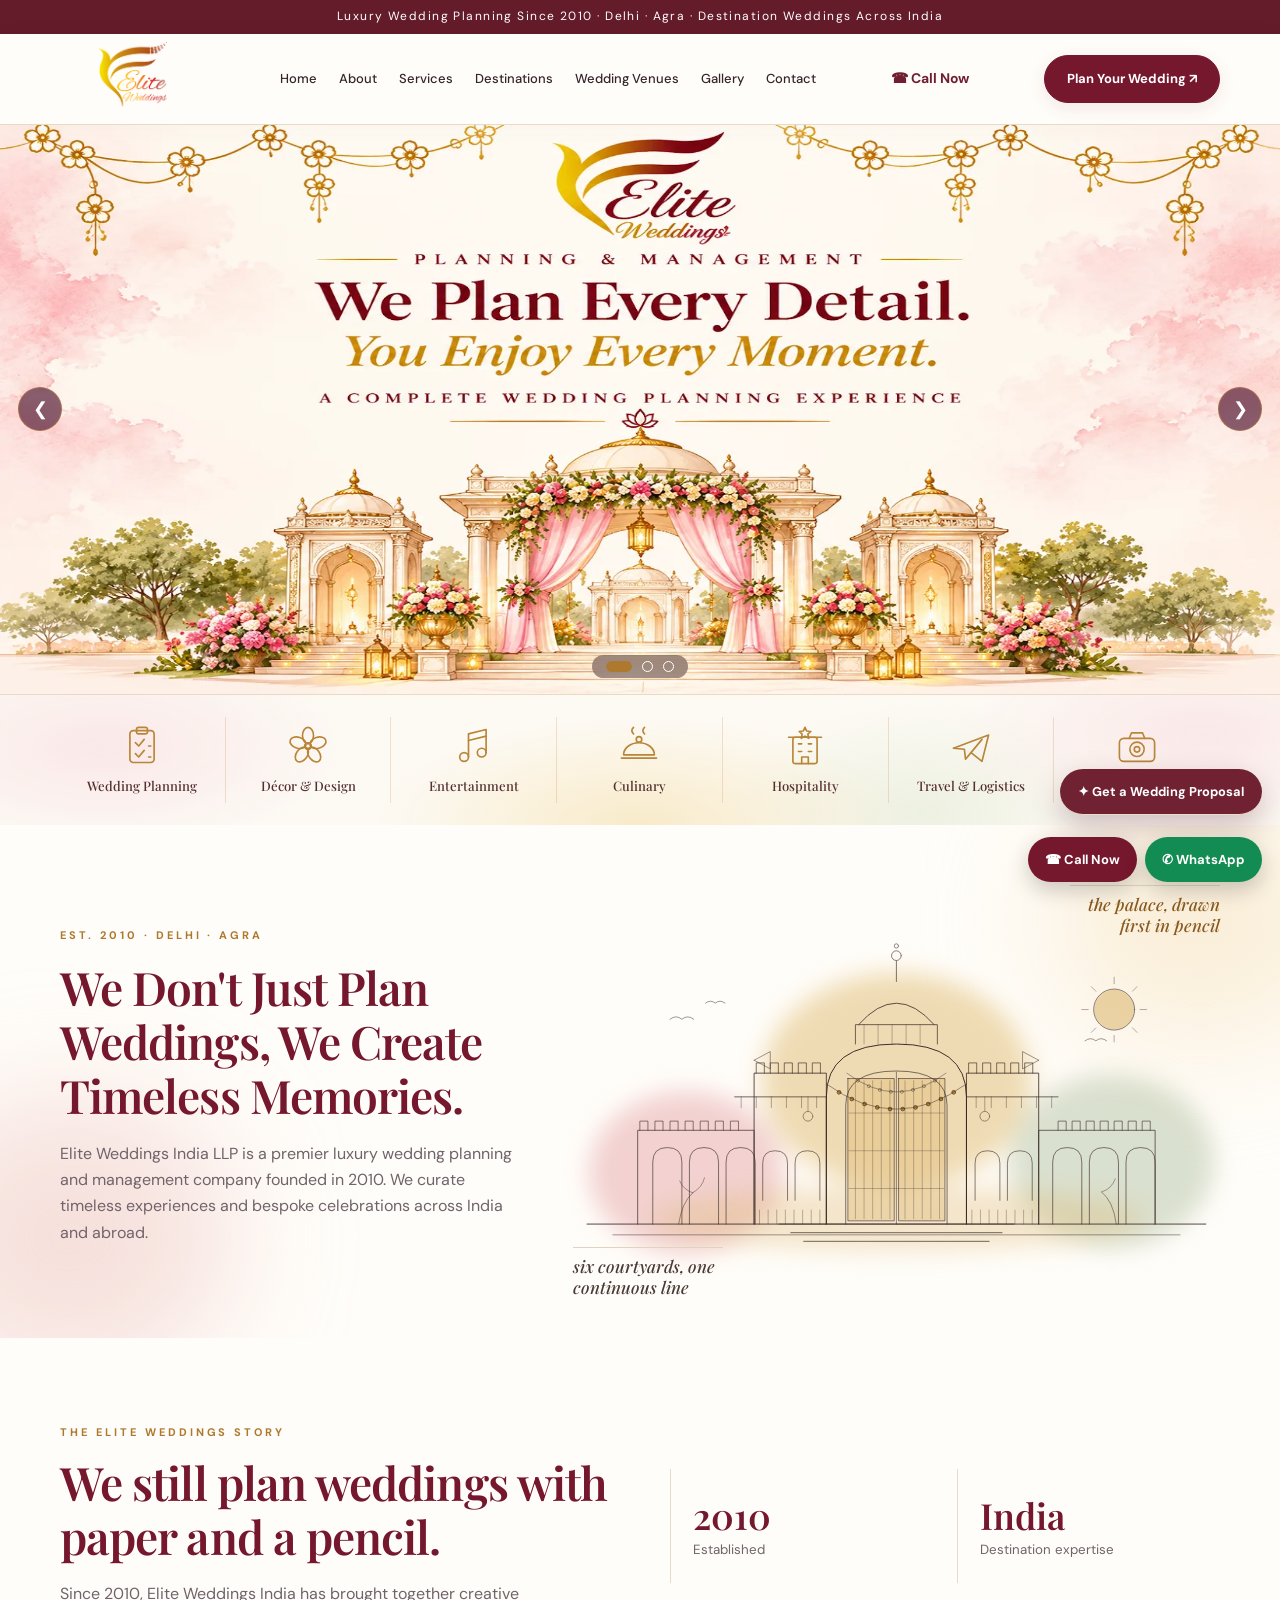
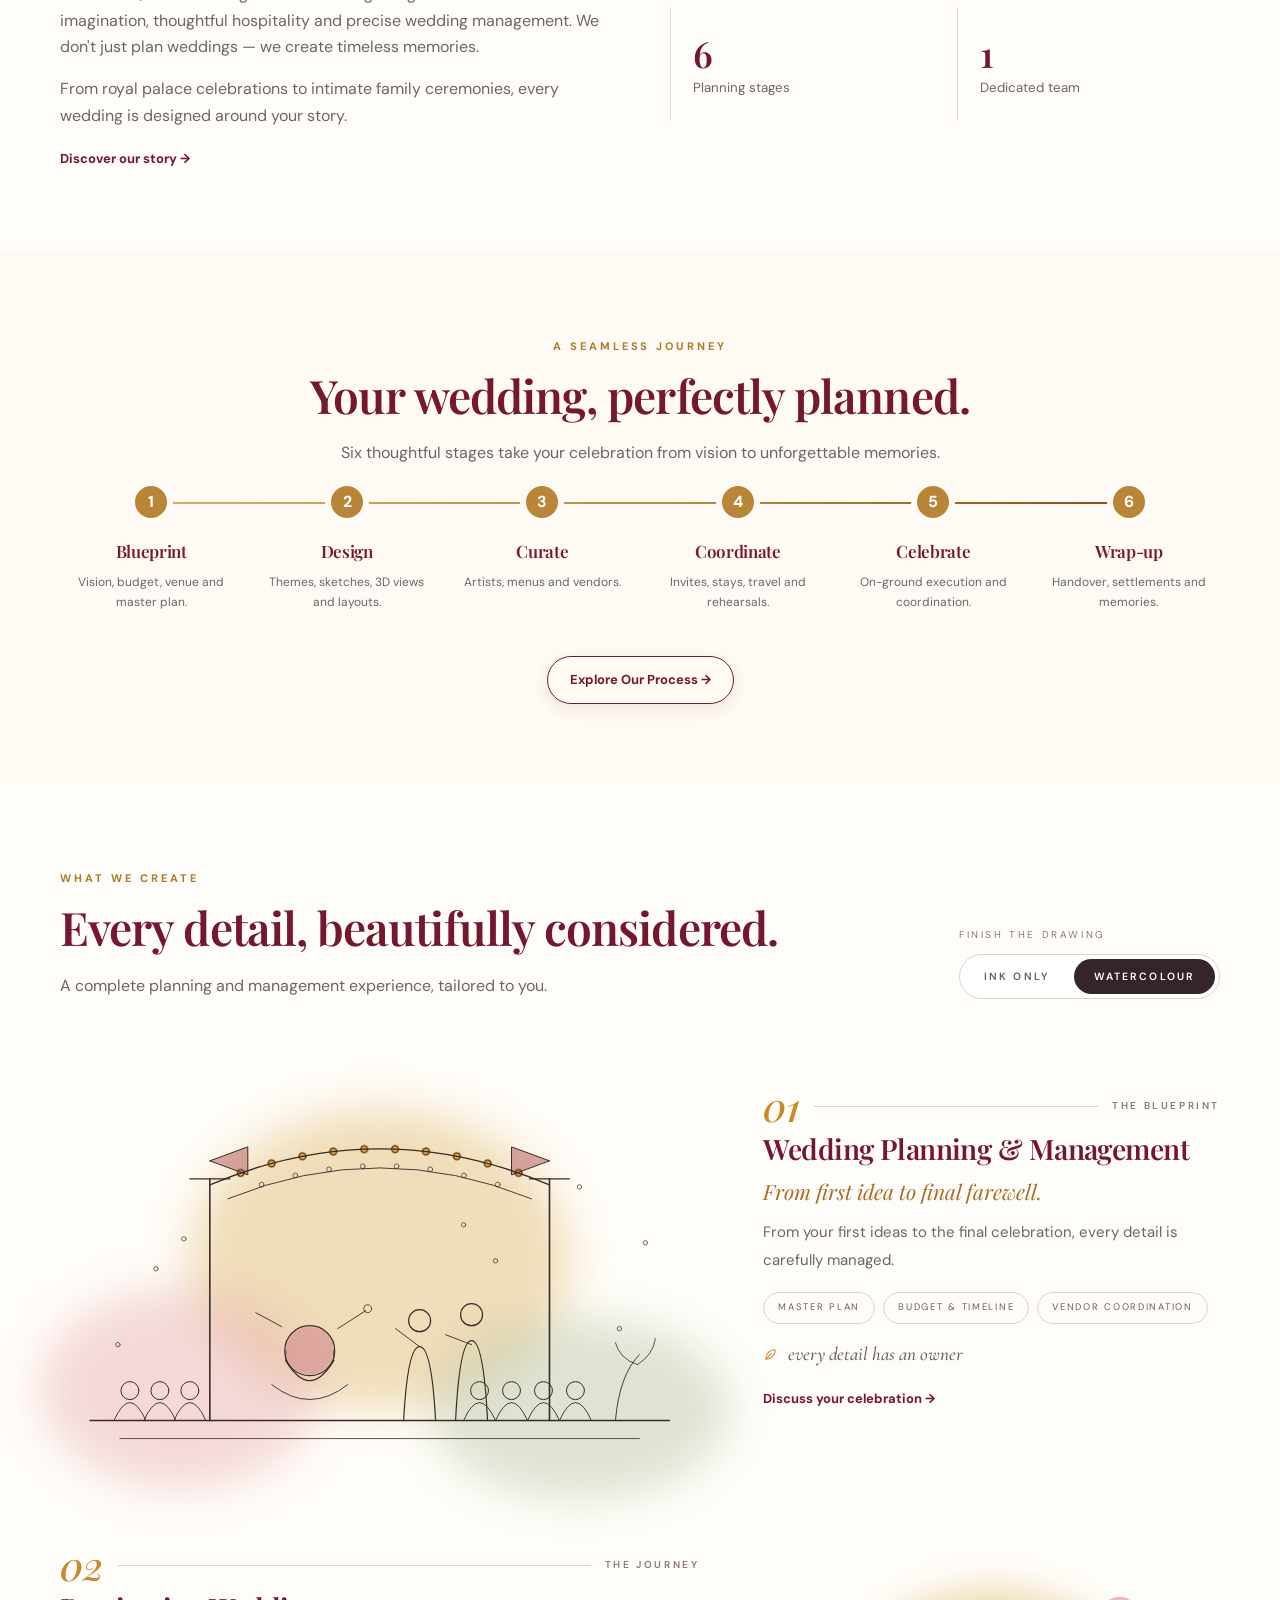
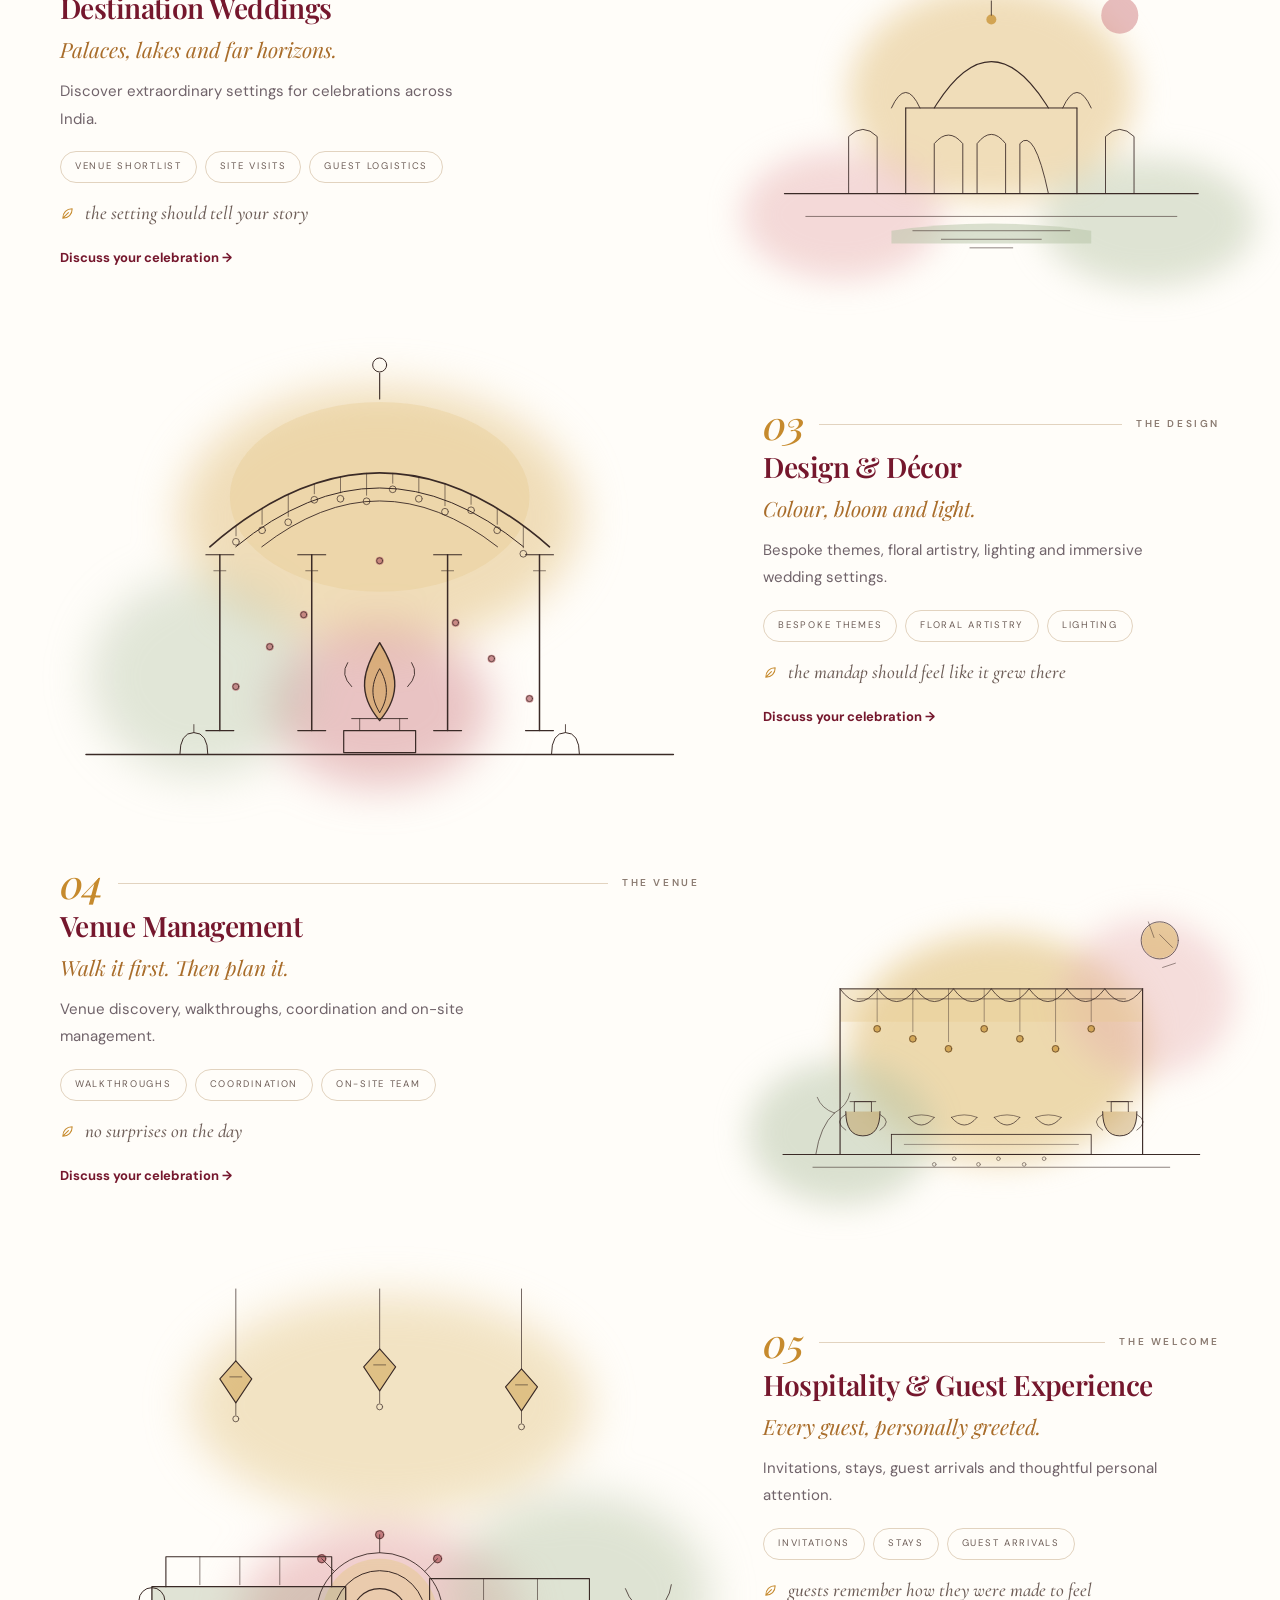
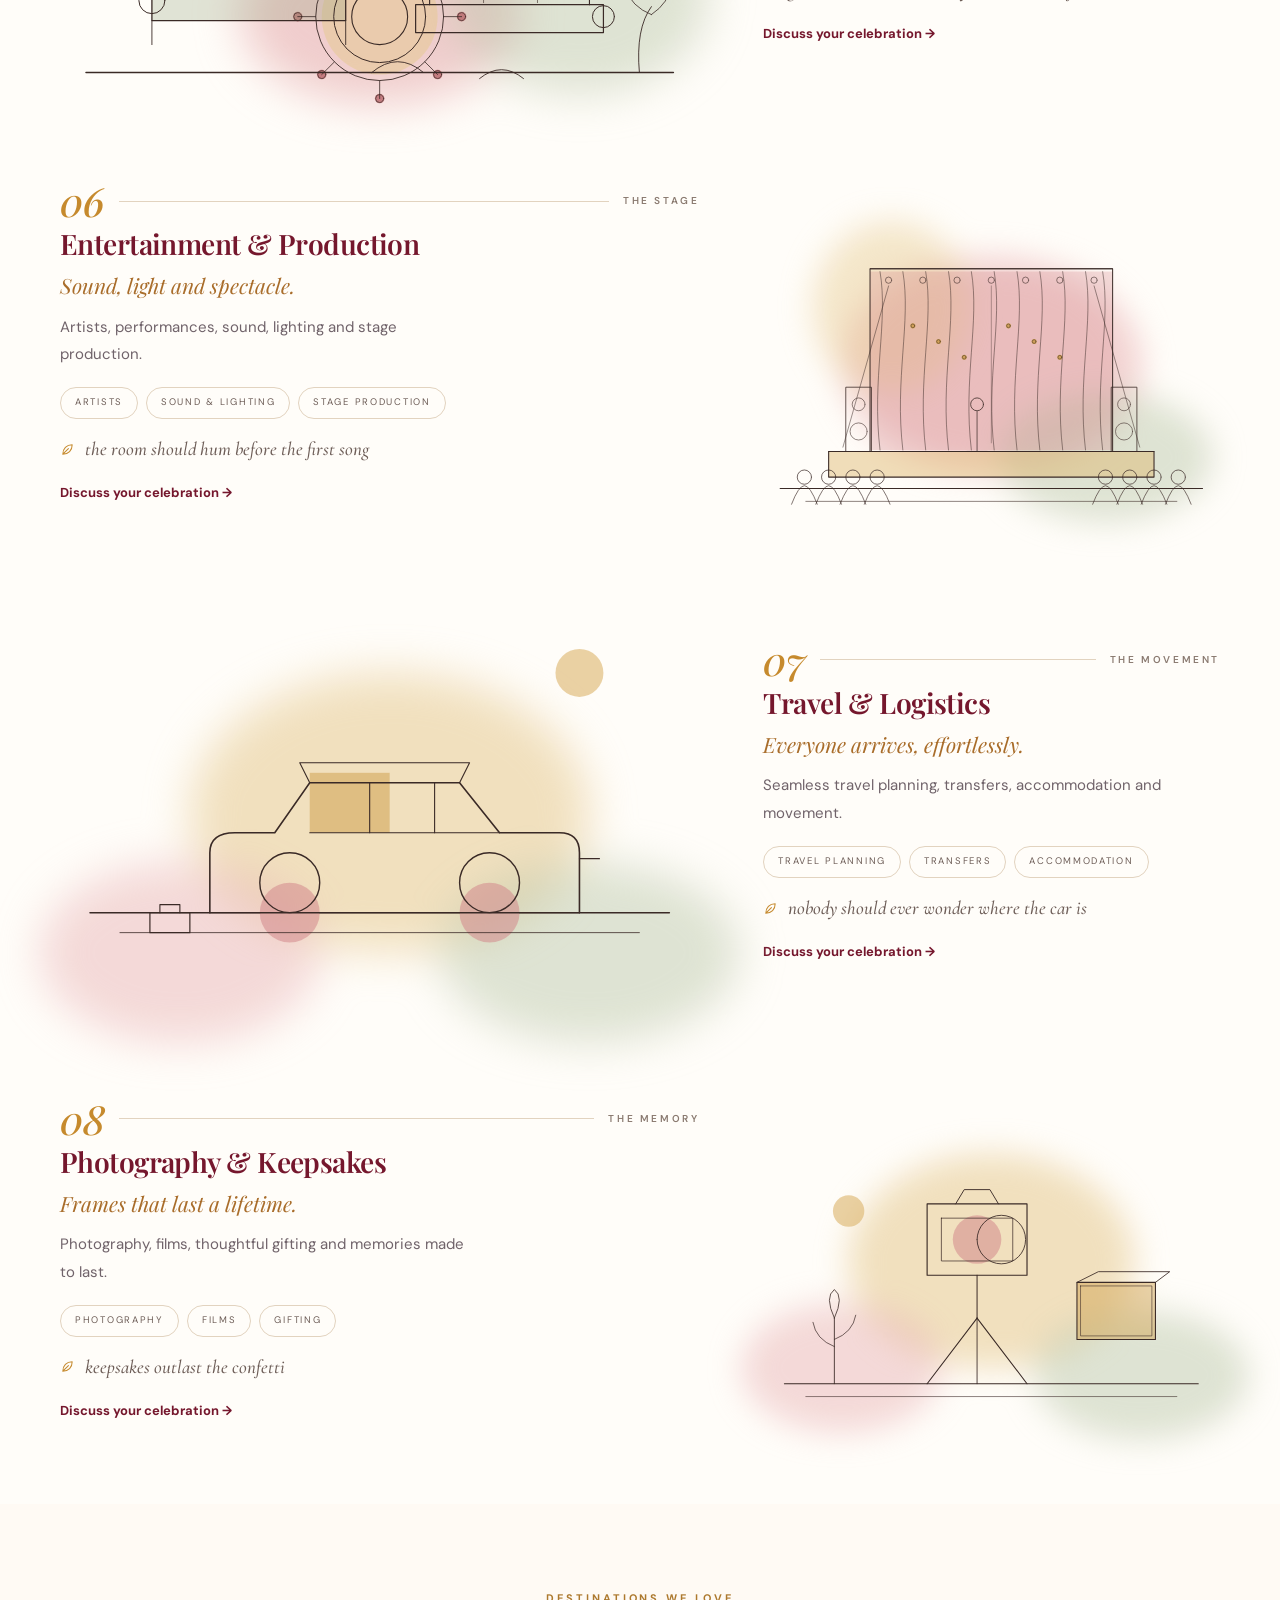
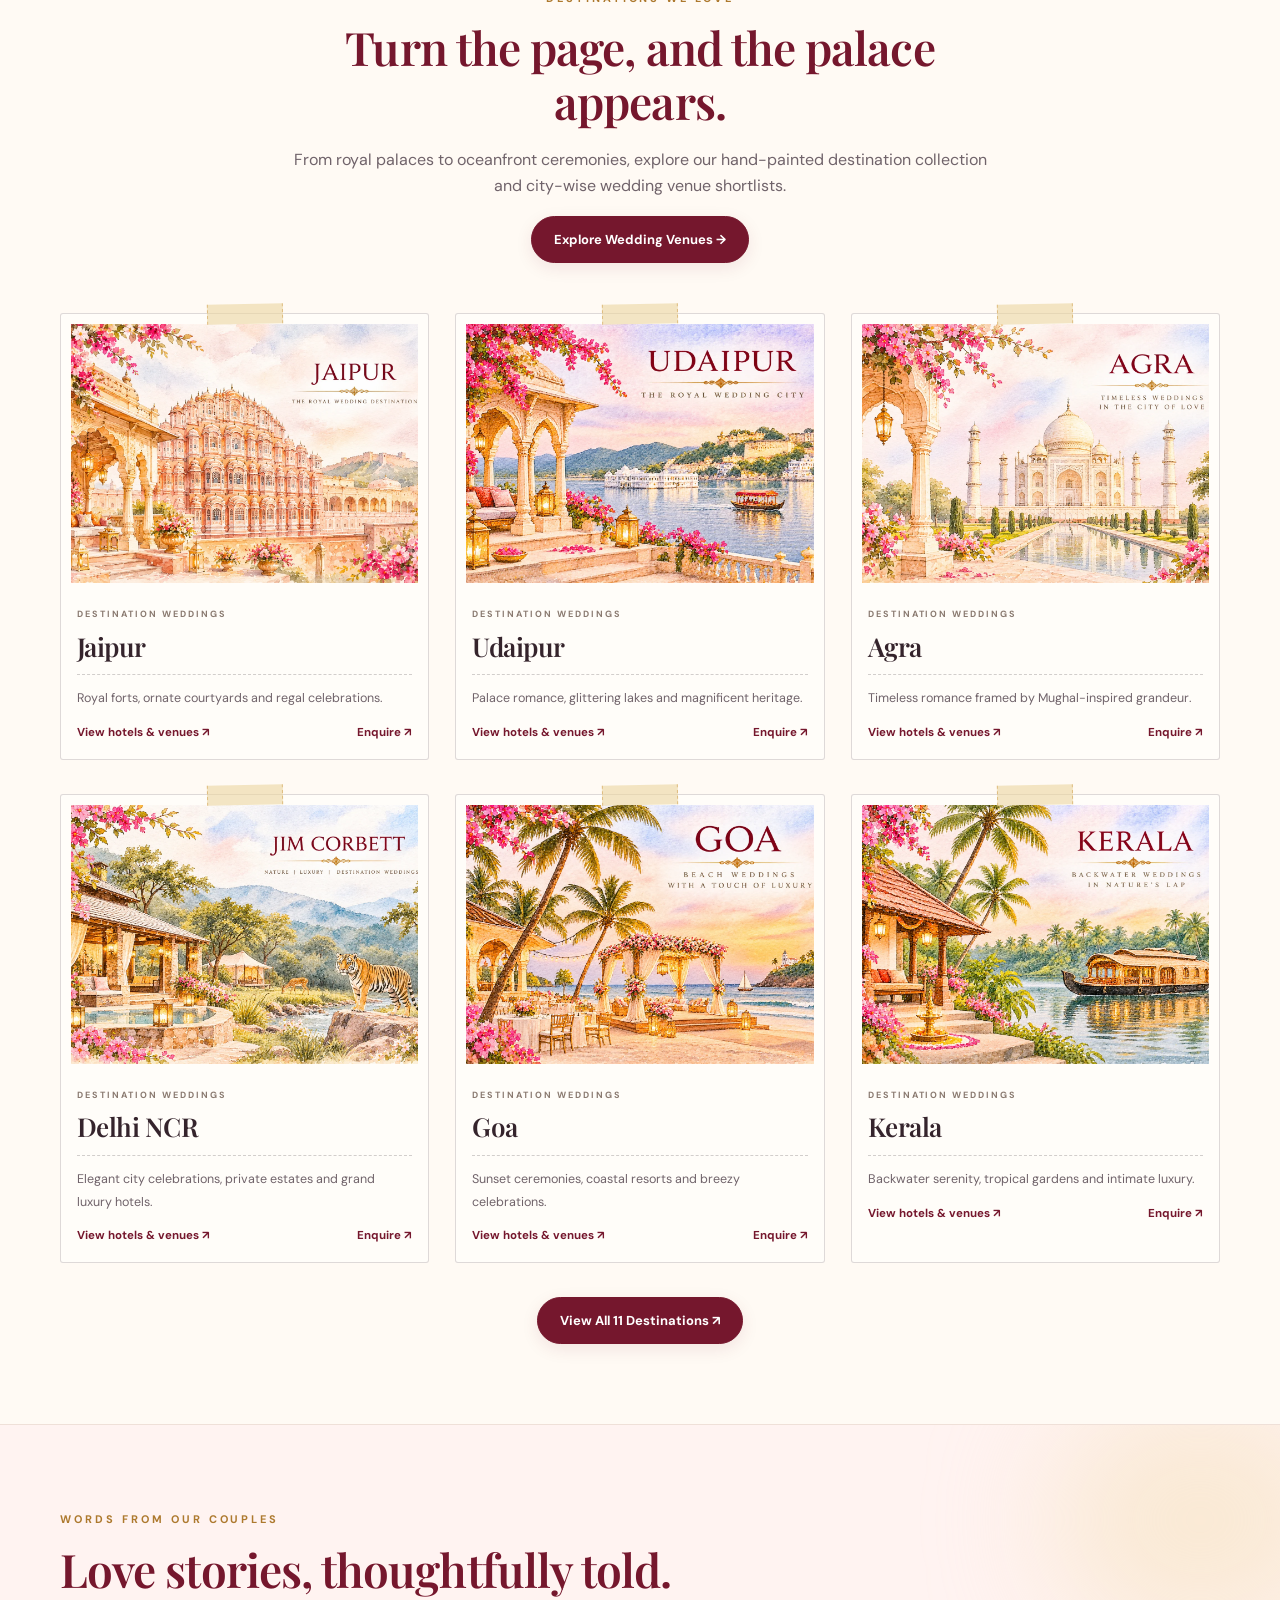
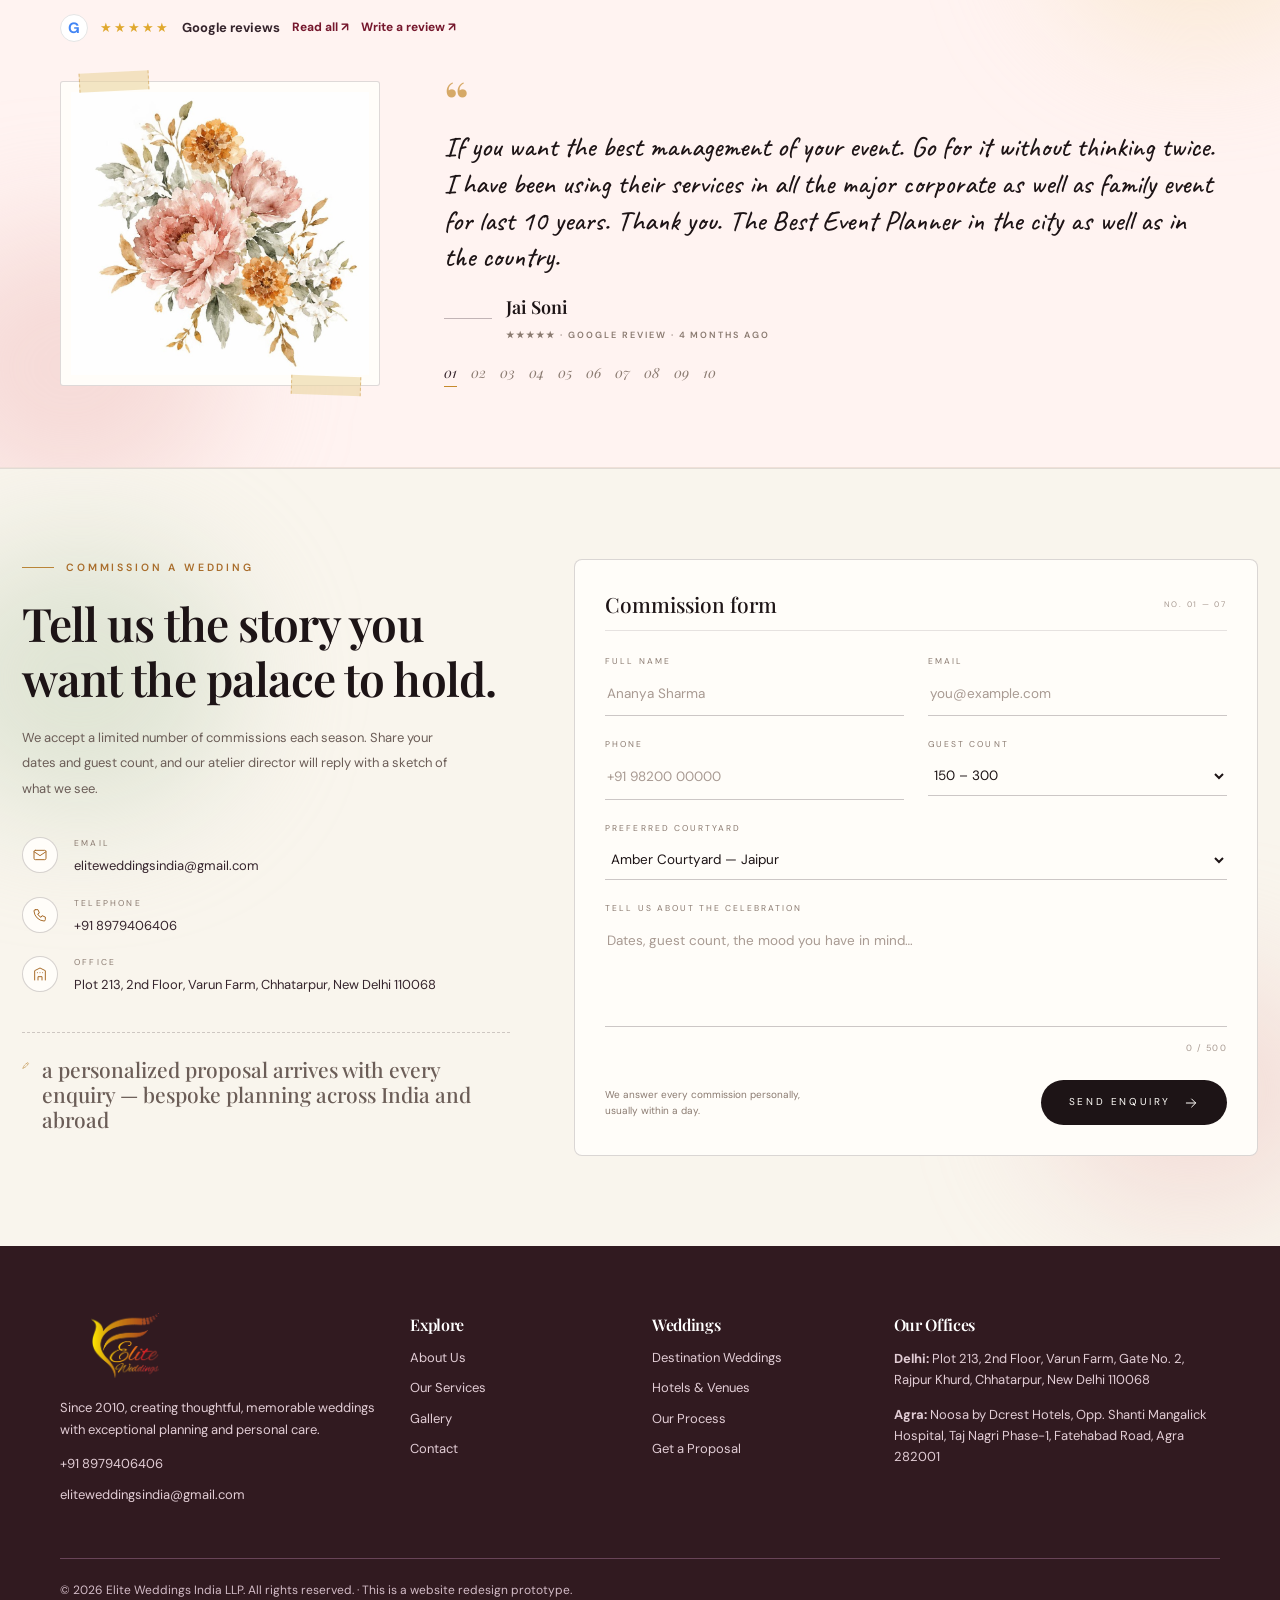
==== commit ba8ccebb: "Update index.html" ====
--- a/index.html
+++ b/index.html
@@ -1,3 +1,3 @@
 <!DOCTYPE html>
 
-<html lang="en"><head><meta charset="utf-8"/><meta content="width=device-width,initial-scale=1" name="viewport"/><title>Luxury Wedding Planners &amp; Destination Weddings | Elite Weddings India</title><meta content="Luxury wedding planning and destination weddings in India." name="description"/><link href="https://fonts.googleapis.com/css2?family=Caveat:wght@500;600&display=swap" rel="stylesheet"/><link href="style.css?v=1793882601" rel="stylesheet"/><link href="assets/logo.png" rel="icon"/><meta content="#fffaf4" name="theme-color"/></head><body><div class="topbar">Luxury Wedding Planning Since 2010  ·  Delhi  ·  Agra  ·  Destination Weddings Across India</div><header class="nav"><div class="wrap navin"><a class="brand" href="index.html"><img alt="Elite Weddings India logo" src="assets/logo.png"/></a><nav class="links"><a href="index.html">Home</a><a href="about.html">About</a><a href="services.html">Services</a><a href="destinations.html">Destinations</a><a href="venues.html">Wedding Venues</a><a href="gallery.html">Gallery</a><a href="contact.html">Contact</a></nav><a class="navcall" href="tel:+918979406406">☎ Call Now</a><a class="btn" href="contact.html">Plan Your Wedding ↗</a><button aria-label="Open menu" class="menu">☰</button></div></header><section class="hero hero-luxury hero-slider-wrap"><div class="hero-slider" id="heroSlider" aria-roledescription="carousel" aria-label="Elite Weddings Banner Slider"><div class="hero-slides"><div class="hero-slide active" aria-hidden="false"><img src="assets/banner%20(3).webp" alt="Elite Weddings Luxury Wedding Planning" width="1670" height="942" fetchpriority="high"/></div> <div class="hero-slide active" aria-hidden="false"><img src="assets/banner.webp" alt="Elite Weddings Luxury Wedding Planning" width="1670" height="942" fetchpriority="high"/></div></div><button class="slider-arrow prev" type="button" aria-label="Previous slide">&#10094;</button><button class="slider-arrow next" type="button" aria-label="Next slide">&#10095;</button><div class="slider-dots" role="tablist" aria-label="Slide controls"><button class="slider-dot active" type="button" role="tab" aria-selected="true" aria-label="Slide 1"></button><button class="slider-dot" type="button" role="tab" aria-selected="false" aria-label="Slide 2"></button><button class="slider-dot" type="button" role="tab" aria-selected="false" aria-label="Slide 3"></button></div></div><div class="hero-banner" id="heroBanner" style="display:none !important;" aria-hidden="true"><svg class="bn-svg bn-d bn-sketch" viewBox="0 0 1672 941" xmlns="http://www.w3.org/2000/svg" role="img" aria-label="Elite Weddings planning and management: we plan every detail, you enjoy every moment"><defs><filter id="blur" x="-30%" y="-30%" width="160%" height="160%"><feGaussianBlur stdDeviation="28"/></filter><g id="bl"><ellipse class="bnk" cx="0" cy="-11" rx="8.5" ry="11.5" transform="rotate(0)" pathLength="1"/><ellipse class="bnk" cx="0" cy="-11" rx="8.5" ry="11.5" transform="rotate(72)" pathLength="1"/><ellipse class="bnk" cx="0" cy="-11" rx="8.5" ry="11.5" transform="rotate(144)" pathLength="1"/><ellipse class="bnk" cx="0" cy="-11" rx="8.5" ry="11.5" transform="rotate(216)" pathLength="1"/><ellipse class="bnk" cx="0" cy="-11" rx="8.5" ry="11.5" transform="rotate(288)" pathLength="1"/><circle class="bnk" r="3.4" pathLength="1"/></g><g id="br"><path class="bnk" style="--d:0.30s" pathLength="1" d="M-20 62 C80 78 190 44 300 96 S520 168 650 76" stroke-width="2"/><path class="bnk" style="--d:0.30s" pathLength="1" d="M110 62 C150 118 146 176 108 226"/><path class="bnk" style="--d:0.30s" pathLength="1" d="M300 96 C330 150 400 190 470 176"/><ellipse class="bnk" style="--d:0.30s" pathLength="1" cx="100" cy="52" rx="6" ry="13" transform="rotate(-30 90 66)"/><ellipse class="bnk" style="--d:0.30s" pathLength="1" cx="220" cy="46" rx="6" ry="13" transform="rotate(-30 210 60)"/><ellipse class="bnk" style="--d:0.30s" pathLength="1" cx="340" cy="94" rx="6" ry="13" transform="rotate(-30 330 108)"/><ellipse class="bnk" style="--d:0.30s" pathLength="1" cx="460" cy="138" rx="6" ry="13" transform="rotate(-30 450 152)"/><ellipse class="bnk" style="--d:0.30s" pathLength="1" cx="570" cy="124" rx="6" ry="13" transform="rotate(-30 560 138)"/><ellipse class="bnk" style="--d:0.30s" pathLength="1" cx="140" cy="116" rx="6" ry="13" transform="rotate(-30 130 130)"/><use href="#bl" transform="translate(60 62) scale(1.3)"/><use href="#bl" transform="translate(255 74) scale(1.5)"/><use href="#bl" transform="translate(470 152) scale(1.5)"/><use href="#bl" transform="translate(620 92) scale(1.2)"/><use href="#bl" transform="translate(140 170) scale(1.1)"/></g><g id="sc"><g transform="translate(210 862) scale(0.5)" fill="#f8e3b6" stroke="#dfae5c" stroke-width="2.2"><rect class="bnk" style="--d:0.90s" pathLength="1" x="-90" y="-120" width="180" height="120"/><rect class="bnk" style="--d:0.90s" pathLength="1" x="-70" y="-150" width="140" height="30"/><path class="bnk" style="--d:0.90s" pathLength="1" d="M-55 -150 Q0 -230 55 -150 Z"/><path class="bnk" style="--d:0.90s" pathLength="1" d="M0 -222 V-250" stroke-width="3"/><circle class="bnk" style="--d:0.90s" pathLength="1" cx="0" cy="-252" r="5"/><path class="bnk" style="--d:0.90s" pathLength="1" d="M-60 -150 V-175 Q-48 -200 -36 -175 V-150" /><path class="bnk" style="--d:0.90s" pathLength="1" d="M36 -150 V-175 Q48 -200 60 -175 V-150"/><path class="bnk" style="--d:0.90s" pathLength="1" d="M-80 0 V-52 Q-66 -82 -52 -52 V0" fill="#e9b867" fill-opacity=".55"/><path class="bnk" style="--d:0.90s" pathLength="1" d="M-36 0 V-52 Q-22 -82 -8 -52 V0" fill="#e9b867" fill-opacity=".55"/><path class="bnk" style="--d:0.90s" pathLength="1" d="M8 0 V-52 Q22 -82 36 -52 V0" fill="#e9b867" fill-opacity=".55"/><path class="bnk" style="--d:0.90s" pathLength="1" d="M52 0 V-52 Q66 -82 80 -52 V0" fill="#e9b867" fill-opacity=".55"/><rect class="bnk" style="--d:0.90s" pathLength="1" x="-130" y="-70" width="40" height="70"/><rect class="bnk" style="--d:0.90s" pathLength="1" x="90" y="-70" width="40" height="70"/><path class="bnk" style="--d:0.90s" pathLength="1" d="M-124 0 V-40 Q-110 -58 -96 -40 V0" fill="#e9b867" fill-opacity=".55"/><path class="bnk" style="--d:0.90s" pathLength="1" d="M96 0 V-40 Q110 -58 124 -40 V0" fill="#e9b867" fill-opacity=".55"/></g><g transform="translate(360 872) scale(0.34)" fill="#f8e3b6" stroke="#dfae5c" stroke-width="2.2"><rect class="bnk" style="--d:0.90s" pathLength="1" x="-90" y="-120" width="180" height="120"/><rect class="bnk" style="--d:0.90s" pathLength="1" x="-70" y="-150" width="140" height="30"/><path class="bnk" style="--d:0.90s" pathLength="1" d="M-55 -150 Q0 -230 55 -150 Z"/><path class="bnk" style="--d:0.90s" pathLength="1" d="M0 -222 V-250" stroke-width="3"/><circle class="bnk" style="--d:0.90s" pathLength="1" cx="0" cy="-252" r="5"/><path class="bnk" style="--d:0.90s" pathLength="1" d="M-60 -150 V-175 Q-48 -200 -36 -175 V-150" /><path class="bnk" style="--d:0.90s" pathLength="1" d="M36 -150 V-175 Q48 -200 60 -175 V-150"/><path class="bnk" style="--d:0.90s" pathLength="1" d="M-80 0 V-52 Q-66 -82 -52 -52 V0" fill="#e9b867" fill-opacity=".55"/><path class="bnk" style="--d:0.90s" pathLength="1" d="M-36 0 V-52 Q-22 -82 -8 -52 V0" fill="#e9b867" fill-opacity=".55"/><path class="bnk" style="--d:0.90s" pathLength="1" d="M8 0 V-52 Q22 -82 36 -52 V0" fill="#e9b867" fill-opacity=".55"/><path class="bnk" style="--d:0.90s" pathLength="1" d="M52 0 V-52 Q66 -82 80 -52 V0" fill="#e9b867" fill-opacity=".55"/><rect class="bnk" style="--d:0.90s" pathLength="1" x="-130" y="-70" width="40" height="70"/><rect class="bnk" style="--d:0.90s" pathLength="1" x="90" y="-70" width="40" height="70"/><path class="bnk" style="--d:0.90s" pathLength="1" d="M-124 0 V-40 Q-110 -58 -96 -40 V0" fill="#e9b867" fill-opacity=".55"/><path class="bnk" style="--d:0.90s" pathLength="1" d="M96 0 V-40 Q110 -58 124 -40 V0" fill="#e9b867" fill-opacity=".55"/></g><g transform="translate(70 880) scale(1)"><path class="bnk" style="--d:0.90s" pathLength="1" d="M0 0 V-40"/><ellipse class="bnk" style="--d:0.90s" pathLength="1" cx="0" cy="-68" rx="16" ry="30"/></g><g transform="translate(100 884) scale(0.8)"><path class="bnk" style="--d:0.90s" pathLength="1" d="M0 0 V-40"/><ellipse class="bnk" style="--d:0.90s" pathLength="1" cx="0" cy="-68" rx="16" ry="30"/></g><g transform="translate(470 880) scale(0.8)"><path class="bnk" style="--d:0.90s" pathLength="1" d="M0 0 V-40"/><ellipse class="bnk" style="--d:0.90s" pathLength="1" cx="0" cy="-68" rx="16" ry="30"/></g></g></defs><rect width="1672" height="941" fill="#fdfaf4"/><g class="wash" filter="url(#blur)"><ellipse cx="836" cy="540" rx="330" ry="230" fill="#f5e3b4" fill-opacity="0.7"/><ellipse cx="140" cy="330" rx="110" ry="80" fill="#f6cfd6" fill-opacity="0.6"/><ellipse cx="130" cy="500" rx="110" ry="80" fill="#f6cfd6" fill-opacity="0.5"/><ellipse cx="110" cy="670" rx="110" ry="80" fill="#f8d9cf" fill-opacity="0.55"/><ellipse cx="1330" cy="330" rx="110" ry="80" fill="#f6cfd6" fill-opacity="0.6"/><ellipse cx="1330" cy="500" rx="110" ry="80" fill="#f6d8ce" fill-opacity="0.5"/><ellipse cx="1330" cy="670" rx="110" ry="80" fill="#f6cfd6" fill-opacity="0.55"/><ellipse cx="700" cy="830" rx="110" ry="80" fill="#f8d9cf" fill-opacity="0.5"/><ellipse cx="250" cy="850" rx="220" ry="60" fill="#dfe8d1" fill-opacity="0.7"/><ellipse cx="1420" cy="850" rx="220" ry="60" fill="#dfe8d1" fill-opacity="0.7"/><ellipse cx="836" cy="905" rx="520" ry="50" fill="#e6eef0" fill-opacity="0.7"/><ellipse cx="80" cy="80" rx="130" ry="70" fill="#f7d3da" fill-opacity="0.6"/><ellipse cx="1590" cy="80" rx="130" ry="70" fill="#f7d3da" fill-opacity="0.6"/></g><g class="ink"><g transform="translate(-6 -10) scale(.62)"><use href="#br"/></g><g transform="translate(1678 -10) scale(-.62 .62)"><use href="#br"/></g><use href="#sc"/><use href="#sc" transform="translate(1672 0) scale(-1 1)"/><path class="bnk" style="--d:1.00s" pathLength="1" d="M0 884 H1672" opacity=".5"/><path class="bnk" style="--d:1.00s" pathLength="1" d="M60 902 h120 M220 912 h160 M1290 912 h160 M1500 902 h120 M520 920 h630" opacity=".4"/><path class="bnk" style="--d:0.20s" pathLength="1" d="M440 43 H560 M1112 43 H1232"/><g text-anchor="middle"><text x="836" y="52" font-family="Playfair Display,Georgia,serif" font-weight="500" font-size="27" letter-spacing="7" fill="#5b2a1a">PLANNING &amp; MANAGEMENT</text><text x="836" y="128" font-family="Playfair Display,Georgia,serif" font-weight="700" font-size="70" fill="#5b2412">We Plan Every Detail.</text><text x="836" y="192" font-family="Playfair Display,Georgia,serif" font-weight="600" font-style="italic" font-size="64" fill="#d9951a">You Enjoy Every Moment.</text><text x="836" y="245" font-family="Playfair Display,Georgia,serif" font-size="24" fill="#2d2323">A complete wedding planning experience, thoughtfully managed</text><text x="836" y="273" font-family="Playfair Display,Georgia,serif" font-size="24" fill="#2d2323">from concept to celebration.</text></g><g transform="translate(0 12)"><path class="bnk" style="--d:0.80s" pathLength="1" d="M600 742 H1072"/><path class="bnk" style="--d:0.80s" pathLength="1" d="M628 724 H1044"/><path class="bnk" style="--d:0.80s" pathLength="1" d="M652 706 H1020"/><path class="bnk" style="--d:0.80s" pathLength="1" d="M676 688 H996"/><path class="bnk" style="--d:0.80s" pathLength="1" d="M682 688 V470 M712 688 V470 M960 688 V470 M990 688 V470"/><path class="bnk" style="--d:0.80s" pathLength="1" d="M672 470 H722 M672 478 H722 M950 470 H1000 M950 478 H1000"/><path class="bnk" style="--d:0.80s" pathLength="1" d="M672 688 H722 M950 688 H1000"/><path class="bnk" style="--d:0.80s" pathLength="1" d="M640 448 H1032 M650 438 H1022 M660 400 V438 M1012 400 V438 M660 400 H1012"/><path class="bnk" style="--d:0.80s" pathLength="1" d="M720 400 C720 336 780 300 836 300 C892 300 952 336 952 400"/><path class="bnk" style="--d:0.80s" pathLength="1" d="M746 400 C746 350 790 322 836 322 C882 322 926 350 926 400"/><path class="bnk" style="--d:0.80s" pathLength="1" d="M836 300 V288"/><path class="bnk" style="--d:0.80s" pathLength="1" d="M836 440 V462"/><path class="bnk" style="--d:0.80s" pathLength="1" d="M826 462 H846 V490 H826 Z"/><path class="bnk" style="--d:0.80s" pathLength="1" d="M830 490 l6 10 l6 -10"/><path class="bnk" style="--d:0.80s" pathLength="1" d="M690 452 Q760 500 836 430 Q912 500 982 452"/><path class="bnk" style="--d:0.80s" pathLength="1" d="M722 470 Q756 560 742 640"/><path class="bnk" style="--d:0.80s" pathLength="1" d="M950 470 Q916 560 930 640"/><path class="bnk" style="--d:0.80s" pathLength="1" d="M520 700 V610 Q520 570 560 570 Q600 570 600 610 V700"/><path class="bnk" style="--d:0.80s" pathLength="1" d="M530 570 Q560 530 590 570 M560 530 V518"/><path class="bnk" style="--d:0.80s" pathLength="1" d="M1072 700 V610 Q1072 570 1112 570 Q1152 570 1152 610 V700"/><path class="bnk" style="--d:0.80s" pathLength="1" d="M1082 570 Q1112 530 1142 570 M1112 530 V518"/><path class="bnk" style="--d:0.80s" pathLength="1" d="M548 700 V630 Q560 610 572 630 V700"/><path class="bnk" style="--d:0.80s" pathLength="1" d="M1100 700 V630 Q1112 610 1124 630 V700"/><circle class="bnk" style="--d:1.00s" pathLength="1" cx="836" cy="282" r="5"/><path class="bnk" style="--d:1.00s" pathLength="1" d="M606 718 q-4 -16 -2 -34 h50 q2 18 -2 34 z M1018 718 q-4 -16 -2 -34 h50 q2 18 -2 34 z" transform="translate(0 -4)"/><use href="#bl" transform="translate(760 476) scale(0.9)"/><use href="#bl" transform="translate(836 436) scale(1.1)"/><use href="#bl" transform="translate(912 476) scale(0.9)"/><use href="#bl" transform="translate(634 636) scale(1.0)"/><use href="#bl" transform="translate(1038 636) scale(1.0)"/><use href="#bl" transform="translate(700 452) scale(0.7)"/><use href="#bl" transform="translate(972 452) scale(0.7)"/><g transform="translate(468 704) scale(0.9)"><path class="bnk" style="--d:0.90s" pathLength="1" d="M0 0 V-40"/><ellipse class="bnk" style="--d:0.90s" pathLength="1" cx="0" cy="-68" rx="16" ry="30"/></g><g transform="translate(496 712) scale(0.9)"><path class="bnk" style="--d:0.90s" pathLength="1" d="M0 0 V-40"/><ellipse class="bnk" style="--d:0.90s" pathLength="1" cx="0" cy="-68" rx="16" ry="30"/></g><g transform="translate(1204 704) scale(0.9)"><path class="bnk" style="--d:0.90s" pathLength="1" d="M0 0 V-40"/><ellipse class="bnk" style="--d:0.90s" pathLength="1" cx="0" cy="-68" rx="16" ry="30"/></g><g transform="translate(1176 712) scale(0.9)"><path class="bnk" style="--d:0.90s" pathLength="1" d="M0 0 V-40"/><ellipse class="bnk" style="--d:0.90s" pathLength="1" cx="0" cy="-68" rx="16" ry="30"/></g></g><image class="lg" href="assets/logo.png" x="756" y="514" width="160" height="84" preserveAspectRatio="xMidYMid meet"/><g class="lgt" text-anchor="middle" font-family="Playfair Display,Georgia,serif" font-weight="700" fill="#8d1138" font-size="23"><text x="836" y="662">PLANNING &amp;</text><text x="836" y="686">MANAGEMENT</text></g><path class="bnk" style="--d:0.50s" pathLength="1" d="M72 388 V338.0 A70.0 70.0 0 0 1 212 338.0 V388 Z"/><g transform="translate(84 290) scale(1.15)"><rect class="bnk" style="--d:0.65s" pathLength="1" x="22" y="12" width="52" height="68" rx="6"/><rect class="bnk" style="--d:0.65s" pathLength="1" x="36" y="5" width="24" height="12" rx="3"/><path class="bnk" style="--d:0.65s" pathLength="1" d="M32 34 l4 4 l7 -8 M52 34 H66"/><path class="bnk" style="--d:0.65s" pathLength="1" d="M32 50 l4 4 l7 -8 M52 50 H66"/><path class="bnk" style="--d:0.65s" pathLength="1" d="M32 66 l4 4 l7 -8 M52 66 H66"/></g><text x="228" y="305" font-family="Playfair Display,Georgia,serif" font-weight="700" font-size="25" fill="#8d1138">DETAILING &</text><text x="228" y="332" font-family="Playfair Display,Georgia,serif" font-weight="700" font-size="25" fill="#8d1138">MASTER PLAN</text><text x="228" y="365" font-family="DM Sans,sans-serif" font-size="17" fill="#4a3a36">Timelines • Checklists • Execution</text><path class="bnk" style="--d:0.68s" pathLength="1" d="M62 554 V502.0 A70.0 70.0 0 0 1 202 502.0 V554 Z"/><g transform="translate(74 455) scale(1.15)"><rect class="bnk" style="--d:0.83s" pathLength="1" x="10" y="28" width="78" height="50" rx="8"/><path class="bnk" style="--d:0.83s" pathLength="1" d="M32 28 L38 17 H60 L66 28"/><circle class="bnk" style="--d:0.83s" pathLength="1" cx="49" cy="53" r="17"/><circle class="bnk" style="--d:0.83s" pathLength="1" cx="49" cy="53" r="9"/><path class="bnk" style="--d:0.83s" pathLength="1" d="M72 35 h8"/></g><text x="221" y="477" font-family="Playfair Display,Georgia,serif" font-weight="700" font-size="25" fill="#8d1138">MEDIA &</text><text x="221" y="504" font-family="Playfair Display,Georgia,serif" font-weight="700" font-size="25" fill="#8d1138">KEEPSAKES</text><text x="221" y="537" font-family="DM Sans,sans-serif" font-size="17" fill="#4a3a36">Photography • Cinematography</text><text x="221" y="559" font-family="DM Sans,sans-serif" font-size="17" fill="#4a3a36">Return Gifts</text><path class="bnk" style="--d:0.86s" pathLength="1" d="M48 734 V679.0 A73.0 73.0 0 0 1 194 679.0 V734 Z"/><g transform="translate(64 632) scale(1.15)"><path class="bnk" style="--d:1.01s" pathLength="1" d="M26 12 Q48 82 70 12"/><path class="bnk" style="--d:1.01s" pathLength="1" d="M40 12 Q48 24 56 12"/><path class="bnk" style="--d:1.01s" pathLength="1" d="M48 56 l7 9 l-7 11 l-7 -11 z"/><circle class="bnk" style="--d:1.01s" pathLength="1" cx="48" cy="46" r="2"/></g><text x="211" y="646" font-family="Playfair Display,Georgia,serif" font-weight="700" font-size="25" fill="#8d1138">COUPLE</text><text x="211" y="673" font-family="Playfair Display,Georgia,serif" font-weight="700" font-size="25" fill="#8d1138">CONCIERGE</text><text x="211" y="706" font-family="DM Sans,sans-serif" font-size="17" fill="#4a3a36">Styling • Jewelry</text><text x="211" y="728" font-family="DM Sans,sans-serif" font-size="17" fill="#4a3a36">Pre-Wedding</text><path class="bnk" style="--d:1.04s" pathLength="1" d="M1243 388 V342.0 A74.0 74.0 0 0 1 1391 342.0 V388 Z"/><g transform="translate(1260 290) scale(1.15)"><path class="bnk" style="--d:1.19s" pathLength="1" d="M16 50 C14 24 52 12 70 28 C84 42 70 52 60 52 C52 52 54 62 46 66 C34 72 17 68 16 50 Z"/><circle class="bnk" style="--d:1.19s" pathLength="1" cx="32" cy="38" r="4"/><circle class="bnk" style="--d:1.19s" pathLength="1" cx="46" cy="29" r="4"/><circle class="bnk" style="--d:1.19s" pathLength="1" cx="59" cy="34" r="4"/><circle class="bnk" style="--d:1.19s" pathLength="1" cx="30" cy="53" r="4"/><path class="bnk" style="--d:1.19s" pathLength="1" d="M60 72 L88 14 M84 22 l6 4"/></g><text x="1404" y="305" font-family="Playfair Display,Georgia,serif" font-weight="700" font-size="25" fill="#8d1138">DESIGN &</text><text x="1404" y="332" font-family="Playfair Display,Georgia,serif" font-weight="700" font-size="25" fill="#8d1138">AESTHETICS</text><text x="1404" y="365" font-family="DM Sans,sans-serif" font-size="17" fill="#4a3a36">Mood Boards • Sketching</text><text x="1404" y="387" font-family="DM Sans,sans-serif" font-size="17" fill="#4a3a36">3D Renders</text><path class="bnk" style="--d:1.22s" pathLength="1" d="M1243 554 V506.0 A74.0 74.0 0 0 1 1391 506.0 V554 Z"/><g transform="translate(1260 455) scale(1.15)"><path class="bnk" style="--d:1.37s" pathLength="1" d="M12 24 Q48 -4 84 24 V76 H12 Z"/><path class="bnk" style="--d:1.37s" pathLength="1" d="M12 24 Q32 52 26 76 M84 24 Q64 52 70 76"/><rect class="bnk" style="--d:1.37s" pathLength="1" x="36" y="54" width="26" height="14" rx="3"/><path class="bnk" style="--d:1.37s" pathLength="1" d="M36 54 V48 H62 V54"/></g><text x="1409" y="477" font-family="Playfair Display,Georgia,serif" font-weight="700" font-size="25" fill="#8d1138">ENTERTAINMENT</text><text x="1409" y="504" font-family="Playfair Display,Georgia,serif" font-weight="700" font-size="25" fill="#8d1138">&amp; PRODUCTION</text><text x="1409" y="537" font-family="DM Sans,sans-serif" font-size="17" fill="#4a3a36">Artists • Stage • Sound &amp; Lights</text><path class="bnk" style="--d:1.40s" pathLength="1" d="M1255 736 V677.0 A71.0 71.0 0 0 1 1397 677.0 V736 Z"/><g transform="translate(1268 633) scale(1.15)"><rect class="bnk" style="--d:1.55s" pathLength="1" x="24" y="24" width="52" height="56" rx="2"/><path class="bnk" style="--d:1.55s" pathLength="1" d="M18 24 H82"/><rect class="bnk" style="--d:1.55s" pathLength="1" x="34" y="34" width="8" height="9"/><rect class="bnk" style="--d:1.55s" pathLength="1" x="48" y="34" width="8" height="9"/><rect class="bnk" style="--d:1.55s" pathLength="1" x="62" y="34" width="8" height="9"/><rect class="bnk" style="--d:1.55s" pathLength="1" x="34" y="50" width="8" height="9"/><rect class="bnk" style="--d:1.55s" pathLength="1" x="48" y="50" width="8" height="9"/><rect class="bnk" style="--d:1.55s" pathLength="1" x="62" y="50" width="8" height="9"/><rect class="bnk" style="--d:1.55s" pathLength="1" x="43" y="62" width="14" height="18"/><path class="bnk" style="--d:1.55s" pathLength="1" d="M42 14 l2 4 l4 .5 l-3 3 l1 4 l-4 -2 l-4 2 l1 -4 l-3 -3 l4 -.5 z M58 14 l2 4 l4 .5 l-3 3 l1 4 l-4 -2 l-4 2 l1 -4 l-3 -3 l4 -.5 z" opacity=".0"/></g><text x="1416" y="640" font-family="Playfair Display,Georgia,serif" font-weight="700" font-size="22" fill="#8d1138">HOSPITALITY,</text><text x="1416" y="664" font-family="Playfair Display,Georgia,serif" font-weight="700" font-size="22" fill="#8d1138">LOGISTICS &amp;</text><text x="1416" y="688" font-family="Playfair Display,Georgia,serif" font-weight="700" font-size="22" fill="#8d1138">HOTEL BOOKINGS</text><text x="1416" y="718" font-family="DM Sans,sans-serif" font-size="17" fill="#4a3a36">Hotel Booking • Travel Detailing</text><text x="1416" y="740" font-family="DM Sans,sans-serif" font-size="17" fill="#4a3a36">RSVPs</text><path class="bnk" style="--d:1.58s" pathLength="1" d="M622 882 V837.0 A75.0 75.0 0 0 1 772 837.0 V882 Z"/><g transform="translate(640 784) scale(1.15)"><path class="bnk" style="--d:1.73s" pathLength="1" d="M16 58 A34 30 0 0 1 84 58 Z"/><circle class="bnk" style="--d:1.73s" pathLength="1" cx="50" cy="24" r="4"/><path class="bnk" style="--d:1.73s" pathLength="1" d="M8 64 H92 M14 70 H86"/><path class="bnk" style="--d:1.73s" pathLength="1" d="M44 12 q-4 -6 0 -10 M56 12 q-4 -6 0 -10"/></g><text x="790" y="800" font-family="Playfair Display,Georgia,serif" font-weight="700" font-size="25" fill="#8d1138">CULINARY</text><text x="790" y="827" font-family="Playfair Display,Georgia,serif" font-weight="700" font-size="25" fill="#8d1138">EXPERIENCE</text><text x="790" y="860" font-family="DM Sans,sans-serif" font-size="17" fill="#4a3a36">Bespoke Menus • Food Artists • Beverages</text><path class="bnk" style="--d:1.50s" pathLength="1" d="M468 340 Q540 342 598 428" opacity=".7"/><circle class="bnk" style="--d:1.50s" pathLength="1" cx="462" cy="340" r="3.5"/><path class="bnk" style="--d:1.50s" pathLength="1" d="M446 500 Q500 508 548 552" opacity=".7"/><circle class="bnk" style="--d:1.50s" pathLength="1" cx="442" cy="500" r="3.5"/><path class="bnk" style="--d:1.50s" pathLength="1" d="M1222 334 Q1130 342 1078 430" opacity=".7"/><circle class="bnk" style="--d:1.50s" pathLength="1" cx="1226" cy="334" r="3.5"/><path class="bnk" style="--d:1.50s" pathLength="1" d="M1226 496 Q1150 504 1100 548" opacity=".7"/><circle class="bnk" style="--d:1.50s" pathLength="1" cx="1230" cy="496" r="3.5"/><path class="bnk" style="--d:1.50s" pathLength="1" d="M498 758 Q540 850 598 862" opacity=".7"/><circle class="bnk" style="--d:1.50s" pathLength="1" cx="602" cy="862" r="3.5"/><path class="bnk" style="--d:1.50s" pathLength="1" d="M1174 758 Q1130 842 1072 832" opacity=".7"/><circle class="bnk" style="--d:1.50s" pathLength="1" cx="1068" cy="832" r="3.5"/></g></svg><svg class="bn-svg bn-m bn-sketch" viewBox="0 0 420 1380" xmlns="http://www.w3.org/2000/svg" role="img" aria-label="Elite Weddings planning and management: we plan every detail, you enjoy every moment"><defs><filter id="blurm" x="-30%" y="-30%" width="160%" height="160%"><feGaussianBlur stdDeviation="26"/></filter><g id="blm"><ellipse class="bnk" cx="0" cy="-11" rx="8.5" ry="11.5" transform="rotate(0)" pathLength="1"/><ellipse class="bnk" cx="0" cy="-11" rx="8.5" ry="11.5" transform="rotate(72)" pathLength="1"/><ellipse class="bnk" cx="0" cy="-11" rx="8.5" ry="11.5" transform="rotate(144)" pathLength="1"/><ellipse class="bnk" cx="0" cy="-11" rx="8.5" ry="11.5" transform="rotate(216)" pathLength="1"/><ellipse class="bnk" cx="0" cy="-11" rx="8.5" ry="11.5" transform="rotate(288)" pathLength="1"/><circle class="bnk" r="3.4" pathLength="1"/></g><g id="brm"><path class="bnk" style="--d:0.30s" pathLength="1" d="M-20 62 C80 78 190 44 300 96 S520 168 650 76" stroke-width="2"/><path class="bnk" style="--d:0.30s" pathLength="1" d="M110 62 C150 118 146 176 108 226"/><path class="bnk" style="--d:0.30s" pathLength="1" d="M300 96 C330 150 400 190 470 176"/><ellipse class="bnk" style="--d:0.30s" pathLength="1" cx="100" cy="52" rx="6" ry="13" transform="rotate(-30 90 66)"/><ellipse class="bnk" style="--d:0.30s" pathLength="1" cx="220" cy="46" rx="6" ry="13" transform="rotate(-30 210 60)"/><ellipse class="bnk" style="--d:0.30s" pathLength="1" cx="340" cy="94" rx="6" ry="13" transform="rotate(-30 330 108)"/><ellipse class="bnk" style="--d:0.30s" pathLength="1" cx="460" cy="138" rx="6" ry="13" transform="rotate(-30 450 152)"/><ellipse class="bnk" style="--d:0.30s" pathLength="1" cx="570" cy="124" rx="6" ry="13" transform="rotate(-30 560 138)"/><ellipse class="bnk" style="--d:0.30s" pathLength="1" cx="140" cy="116" rx="6" ry="13" transform="rotate(-30 130 130)"/><use href="#blm" transform="translate(60 62) scale(1.3)"/><use href="#blm" transform="translate(255 74) scale(1.5)"/><use href="#blm" transform="translate(470 152) scale(1.5)"/><use href="#blm" transform="translate(620 92) scale(1.2)"/><use href="#blm" transform="translate(140 170) scale(1.1)"/></g></defs><rect width="420" height="1380" fill="#fdfaf4"/><g class="wash" filter="url(#blurm)"><ellipse cx="210" cy="380" rx="160" ry="130" fill="#f5e3b4" fill-opacity="0.7"/><ellipse cx="40" cy="100" rx="90" ry="70" fill="#f7d3da" fill-opacity="0.6"/><ellipse cx="380" cy="100" rx="90" ry="70" fill="#f7d3da" fill-opacity="0.6"/><ellipse cx="80" cy="510" rx="80" ry="50" fill="#f6cfd6" fill-opacity="0.5"/><ellipse cx="80" cy="640" rx="80" ry="50" fill="#f8d9cf" fill-opacity="0.5"/><ellipse cx="80" cy="770" rx="80" ry="50" fill="#f6cfd6" fill-opacity="0.5"/><ellipse cx="80" cy="900" rx="80" ry="50" fill="#f5e3b4" fill-opacity="0.5"/><ellipse cx="80" cy="1030" rx="80" ry="50" fill="#f6d8ce" fill-opacity="0.5"/><ellipse cx="80" cy="1160" rx="80" ry="50" fill="#dfe8d1" fill-opacity="0.5"/><ellipse cx="80" cy="1290" rx="80" ry="50" fill="#f6cfd6" fill-opacity="0.5"/></g><g class="ink"><g transform="translate(-4 -6) scale(.3)"><use href="#brm"/></g><g transform="translate(424 -6) scale(-.3 .3)"><use href="#brm"/></g><g text-anchor="middle"><text x="210" y="96" font-family="Playfair Display,Georgia,serif" font-weight="500" font-size="13" letter-spacing="3" fill="#5b2a1a">PLANNING &amp; MANAGEMENT</text><text x="210" y="146" font-family="Playfair Display,Georgia,serif" font-weight="700" font-size="33" fill="#5b2412">We Plan Every Detail.</text><text x="210" y="190" font-family="Playfair Display,Georgia,serif" font-weight="600" font-style="italic" font-size="31" fill="#d9951a">You Enjoy Every Moment.</text><text x="210" y="226" font-family="Playfair Display,Georgia,serif" font-size="14" fill="#2d2323">A complete wedding planning experience,</text><text x="210" y="248" font-family="Playfair Display,Georgia,serif" font-size="14" fill="#2d2323">thoughtfully managed from concept to celebration.</text></g><g transform="translate(210 372) scale(.36) translate(-836 -560)"><path class="bnk" style="--d:0.50s" pathLength="1" d="M600 742 H1072"/><path class="bnk" style="--d:0.50s" pathLength="1" d="M628 724 H1044"/><path class="bnk" style="--d:0.50s" pathLength="1" d="M652 706 H1020"/><path class="bnk" style="--d:0.50s" pathLength="1" d="M676 688 H996"/><path class="bnk" style="--d:0.50s" pathLength="1" d="M682 688 V470 M712 688 V470 M960 688 V470 M990 688 V470"/><path class="bnk" style="--d:0.50s" pathLength="1" d="M672 470 H722 M672 478 H722 M950 470 H1000 M950 478 H1000"/><path class="bnk" style="--d:0.50s" pathLength="1" d="M672 688 H722 M950 688 H1000"/><path class="bnk" style="--d:0.50s" pathLength="1" d="M640 448 H1032 M650 438 H1022 M660 400 V438 M1012 400 V438 M660 400 H1012"/><path class="bnk" style="--d:0.50s" pathLength="1" d="M720 400 C720 336 780 300 836 300 C892 300 952 336 952 400"/><path class="bnk" style="--d:0.50s" pathLength="1" d="M746 400 C746 350 790 322 836 322 C882 322 926 350 926 400"/><path class="bnk" style="--d:0.50s" pathLength="1" d="M836 300 V288"/><path class="bnk" style="--d:0.50s" pathLength="1" d="M836 440 V462"/><path class="bnk" style="--d:0.50s" pathLength="1" d="M826 462 H846 V490 H826 Z"/><path class="bnk" style="--d:0.50s" pathLength="1" d="M830 490 l6 10 l6 -10"/><path class="bnk" style="--d:0.50s" pathLength="1" d="M690 452 Q760 500 836 430 Q912 500 982 452"/><path class="bnk" style="--d:0.50s" pathLength="1" d="M722 470 Q756 560 742 640"/><path class="bnk" style="--d:0.50s" pathLength="1" d="M950 470 Q916 560 930 640"/><path class="bnk" style="--d:0.50s" pathLength="1" d="M520 700 V610 Q520 570 560 570 Q600 570 600 610 V700"/><path class="bnk" style="--d:0.50s" pathLength="1" d="M530 570 Q560 530 590 570 M560 530 V518"/><path class="bnk" style="--d:0.50s" pathLength="1" d="M1072 700 V610 Q1072 570 1112 570 Q1152 570 1152 610 V700"/><path class="bnk" style="--d:0.50s" pathLength="1" d="M1082 570 Q1112 530 1142 570 M1112 530 V518"/><path class="bnk" style="--d:0.50s" pathLength="1" d="M548 700 V630 Q560 610 572 630 V700"/><path class="bnk" style="--d:0.50s" pathLength="1" d="M1100 700 V630 Q1112 610 1124 630 V700"/><circle class="bnk" style="--d:0.70s" pathLength="1" cx="836" cy="282" r="5"/><path class="bnk" style="--d:0.70s" pathLength="1" d="M606 718 q-4 -16 -2 -34 h50 q2 18 -2 34 z M1018 718 q-4 -16 -2 -34 h50 q2 18 -2 34 z" transform="translate(0 -4)"/><use href="#blm" transform="translate(760 476) scale(0.9)"/><use href="#blm" transform="translate(836 436) scale(1.1)"/><use href="#blm" transform="translate(912 476) scale(0.9)"/><use href="#blm" transform="translate(634 636) scale(1.0)"/><use href="#blm" transform="translate(1038 636) scale(1.0)"/><use href="#blm" transform="translate(700 452) scale(0.7)"/><use href="#blm" transform="translate(972 452) scale(0.7)"/><g transform="translate(468 704) scale(0.9)"><path class="bnk" style="--d:0.90s" pathLength="1" d="M0 0 V-40"/><ellipse class="bnk" style="--d:0.90s" pathLength="1" cx="0" cy="-68" rx="16" ry="30"/></g><g transform="translate(496 712) scale(0.9)"><path class="bnk" style="--d:0.90s" pathLength="1" d="M0 0 V-40"/><ellipse class="bnk" style="--d:0.90s" pathLength="1" cx="0" cy="-68" rx="16" ry="30"/></g><g transform="translate(1204 704) scale(0.9)"><path class="bnk" style="--d:0.90s" pathLength="1" d="M0 0 V-40"/><ellipse class="bnk" style="--d:0.90s" pathLength="1" cx="0" cy="-68" rx="16" ry="30"/></g><g transform="translate(1176 712) scale(0.9)"><path class="bnk" style="--d:0.90s" pathLength="1" d="M0 0 V-40"/><ellipse class="bnk" style="--d:0.90s" pathLength="1" cx="0" cy="-68" rx="16" ry="30"/></g></g><image class="lg" href="assets/logo.png" x="180" y="352" width="60" height="32" preserveAspectRatio="xMidYMid meet"/><g class="lgt" text-anchor="middle" font-family="Playfair Display,Georgia,serif" font-weight="700" fill="#8d1138" font-size="9"><text x="210" y="402">PLANNING &amp;</text><text x="210" y="413">MANAGEMENT</text></g><path class="bnk" style="--d:0.50s" pathLength="1" d="M14 570 V504.0 A52.0 52.0 0 0 1 118 504.0 V570 Z"/><g transform="translate(27 488) scale(0.78)"><rect class="bnk" style="--d:0.65s" pathLength="1" x="22" y="12" width="52" height="68" rx="6"/><rect class="bnk" style="--d:0.65s" pathLength="1" x="36" y="5" width="24" height="12" rx="3"/><path class="bnk" style="--d:0.65s" pathLength="1" d="M32 34 l4 4 l7 -8 M52 34 H66"/><path class="bnk" style="--d:0.65s" pathLength="1" d="M32 50 l4 4 l7 -8 M52 50 H66"/><path class="bnk" style="--d:0.65s" pathLength="1" d="M32 66 l4 4 l7 -8 M52 66 H66"/></g><text x="134" y="488" font-family="Playfair Display,Georgia,serif" font-weight="700" font-size="22" fill="#8d1138">DETAILING &</text><text x="134" y="512" font-family="Playfair Display,Georgia,serif" font-weight="700" font-size="22" fill="#8d1138">MASTER PLAN</text><text x="134" y="542" font-family="DM Sans,sans-serif" font-size="14" fill="#4a3a36">Timelines • Checklists • Execution</text><path class="bnk" style="--d:0.70s" pathLength="1" d="M14 700 V634.0 A52.0 52.0 0 0 1 118 634.0 V700 Z"/><g transform="translate(27 618) scale(0.78)"><rect class="bnk" style="--d:0.85s" pathLength="1" x="10" y="28" width="78" height="50" rx="8"/><path class="bnk" style="--d:0.85s" pathLength="1" d="M32 28 L38 17 H60 L66 28"/><circle class="bnk" style="--d:0.85s" pathLength="1" cx="49" cy="53" r="17"/><circle class="bnk" style="--d:0.85s" pathLength="1" cx="49" cy="53" r="9"/><path class="bnk" style="--d:0.85s" pathLength="1" d="M72 35 h8"/></g><text x="134" y="618" font-family="Playfair Display,Georgia,serif" font-weight="700" font-size="22" fill="#8d1138">MEDIA &</text><text x="134" y="642" font-family="Playfair Display,Georgia,serif" font-weight="700" font-size="22" fill="#8d1138">KEEPSAKES</text><text x="134" y="672" font-family="DM Sans,sans-serif" font-size="14" fill="#4a3a36">Photography • Cinematography</text><text x="134" y="691" font-family="DM Sans,sans-serif" font-size="14" fill="#4a3a36">Return Gifts</text><path class="bnk" style="--d:0.90s" pathLength="1" d="M14 830 V764.0 A52.0 52.0 0 0 1 118 764.0 V830 Z"/><g transform="translate(27 748) scale(0.78)"><path class="bnk" style="--d:1.05s" pathLength="1" d="M26 12 Q48 82 70 12"/><path class="bnk" style="--d:1.05s" pathLength="1" d="M40 12 Q48 24 56 12"/><path class="bnk" style="--d:1.05s" pathLength="1" d="M48 56 l7 9 l-7 11 l-7 -11 z"/><circle class="bnk" style="--d:1.05s" pathLength="1" cx="48" cy="46" r="2"/></g><text x="134" y="748" font-family="Playfair Display,Georgia,serif" font-weight="700" font-size="22" fill="#8d1138">COUPLE</text><text x="134" y="772" font-family="Playfair Display,Georgia,serif" font-weight="700" font-size="22" fill="#8d1138">CONCIERGE</text><text x="134" y="802" font-family="DM Sans,sans-serif" font-size="14" fill="#4a3a36">Styling • Jewelry</text><text x="134" y="821" font-family="DM Sans,sans-serif" font-size="14" fill="#4a3a36">Pre-Wedding</text><path class="bnk" style="--d:1.10s" pathLength="1" d="M14 960 V894.0 A52.0 52.0 0 0 1 118 894.0 V960 Z"/><g transform="translate(27 878) scale(0.78)"><path class="bnk" style="--d:1.25s" pathLength="1" d="M16 50 C14 24 52 12 70 28 C84 42 70 52 60 52 C52 52 54 62 46 66 C34 72 17 68 16 50 Z"/><circle class="bnk" style="--d:1.25s" pathLength="1" cx="32" cy="38" r="4"/><circle class="bnk" style="--d:1.25s" pathLength="1" cx="46" cy="29" r="4"/><circle class="bnk" style="--d:1.25s" pathLength="1" cx="59" cy="34" r="4"/><circle class="bnk" style="--d:1.25s" pathLength="1" cx="30" cy="53" r="4"/><path class="bnk" style="--d:1.25s" pathLength="1" d="M60 72 L88 14 M84 22 l6 4"/></g><text x="134" y="878" font-family="Playfair Display,Georgia,serif" font-weight="700" font-size="22" fill="#8d1138">DESIGN &</text><text x="134" y="902" font-family="Playfair Display,Georgia,serif" font-weight="700" font-size="22" fill="#8d1138">AESTHETICS</text><text x="134" y="932" font-family="DM Sans,sans-serif" font-size="14" fill="#4a3a36">Mood Boards • Sketching</text><text x="134" y="951" font-family="DM Sans,sans-serif" font-size="14" fill="#4a3a36">3D Renders</text><path class="bnk" style="--d:1.30s" pathLength="1" d="M14 1090 V1024.0 A52.0 52.0 0 0 1 118 1024.0 V1090 Z"/><g transform="translate(27 1008) scale(0.78)"><path class="bnk" style="--d:1.45s" pathLength="1" d="M12 24 Q48 -4 84 24 V76 H12 Z"/><path class="bnk" style="--d:1.45s" pathLength="1" d="M12 24 Q32 52 26 76 M84 24 Q64 52 70 76"/><rect class="bnk" style="--d:1.45s" pathLength="1" x="36" y="54" width="26" height="14" rx="3"/><path class="bnk" style="--d:1.45s" pathLength="1" d="M36 54 V48 H62 V54"/></g><text x="134" y="1008" font-family="Playfair Display,Georgia,serif" font-weight="700" font-size="22" fill="#8d1138">ENTERTAINMENT</text><text x="134" y="1032" font-family="Playfair Display,Georgia,serif" font-weight="700" font-size="22" fill="#8d1138">&amp; PRODUCTION</text><text x="134" y="1062" font-family="DM Sans,sans-serif" font-size="14" fill="#4a3a36">Artists • Stage • Sound &amp; Lights</text><path class="bnk" style="--d:1.50s" pathLength="1" d="M14 1220 V1154.0 A52.0 52.0 0 0 1 118 1154.0 V1220 Z"/><g transform="translate(27 1138) scale(0.78)"><rect class="bnk" style="--d:1.65s" pathLength="1" x="24" y="24" width="52" height="56" rx="2"/><path class="bnk" style="--d:1.65s" pathLength="1" d="M18 24 H82"/><rect class="bnk" style="--d:1.65s" pathLength="1" x="34" y="34" width="8" height="9"/><rect class="bnk" style="--d:1.65s" pathLength="1" x="48" y="34" width="8" height="9"/><rect class="bnk" style="--d:1.65s" pathLength="1" x="62" y="34" width="8" height="9"/><rect class="bnk" style="--d:1.65s" pathLength="1" x="34" y="50" width="8" height="9"/><rect class="bnk" style="--d:1.65s" pathLength="1" x="48" y="50" width="8" height="9"/><rect class="bnk" style="--d:1.65s" pathLength="1" x="62" y="50" width="8" height="9"/><rect class="bnk" style="--d:1.65s" pathLength="1" x="43" y="62" width="14" height="18"/><path class="bnk" style="--d:1.65s" pathLength="1" d="M42 14 l2 4 l4 .5 l-3 3 l1 4 l-4 -2 l-4 2 l1 -4 l-3 -3 l4 -.5 z M58 14 l2 4 l4 .5 l-3 3 l1 4 l-4 -2 l-4 2 l1 -4 l-3 -3 l4 -.5 z" opacity=".0"/></g><text x="134" y="1128" font-family="Playfair Display,Georgia,serif" font-weight="700" font-size="19" fill="#8d1138">HOSPITALITY,</text><text x="134" y="1149" font-family="Playfair Display,Georgia,serif" font-weight="700" font-size="19" fill="#8d1138">LOGISTICS &amp;</text><text x="134" y="1170" font-family="Playfair Display,Georgia,serif" font-weight="700" font-size="19" fill="#8d1138">HOTEL BOOKINGS</text><text x="134" y="1197" font-family="DM Sans,sans-serif" font-size="14" fill="#4a3a36">Hotel Booking • Travel Detailing</text><text x="134" y="1216" font-family="DM Sans,sans-serif" font-size="14" fill="#4a3a36">RSVPs</text><path class="bnk" style="--d:1.70s" pathLength="1" d="M14 1350 V1284.0 A52.0 52.0 0 0 1 118 1284.0 V1350 Z"/><g transform="translate(27 1268) scale(0.78)"><path class="bnk" style="--d:1.85s" pathLength="1" d="M16 58 A34 30 0 0 1 84 58 Z"/><circle class="bnk" style="--d:1.85s" pathLength="1" cx="50" cy="24" r="4"/><path class="bnk" style="--d:1.85s" pathLength="1" d="M8 64 H92 M14 70 H86"/><path class="bnk" style="--d:1.85s" pathLength="1" d="M44 12 q-4 -6 0 -10 M56 12 q-4 -6 0 -10"/></g><text x="134" y="1268" font-family="Playfair Display,Georgia,serif" font-weight="700" font-size="22" fill="#8d1138">CULINARY</text><text x="134" y="1292" font-family="Playfair Display,Georgia,serif" font-weight="700" font-size="22" fill="#8d1138">EXPERIENCE</text><text x="134" y="1322" font-family="DM Sans,sans-serif" font-size="14" fill="#4a3a36">Bespoke Menus • Food Artists • Beverages</text></g></svg></div></section><section class="service-ribbon"><div class="wrap ribbon-grid"><a href="services.html"><svg class="ri" viewBox="0 0 40 40" aria-hidden="true"><rect pathLength="1" x="9" y="6" width="22" height="29" rx="3"/><rect pathLength="1" x="15" y="3" width="10" height="6" rx="2"/><path pathLength="1" d="M14 17l3 3 5-6M14 27l3 3 5-6"/><path pathLength="1" d="M26 20h2M26 30h2"/></svg><span>Wedding Planning</span></a><a href="services.html"><svg class="ri" viewBox="0 0 40 40" aria-hidden="true"><ellipse pathLength="1" cx="20" cy="10.5" rx="5" ry="7.5" transform="rotate(0 20 20)"/><ellipse pathLength="1" cx="20" cy="10.5" rx="5" ry="7.5" transform="rotate(72 20 20)"/><ellipse pathLength="1" cx="20" cy="10.5" rx="5" ry="7.5" transform="rotate(144 20 20)"/><ellipse pathLength="1" cx="20" cy="10.5" rx="5" ry="7.5" transform="rotate(216 20 20)"/><ellipse pathLength="1" cx="20" cy="10.5" rx="5" ry="7.5" transform="rotate(288 20 20)"/><circle pathLength="1" cx="20" cy="20" r="3"/></svg><span>Décor &amp; Design</span></a><a href="services.html"><svg class="ri" viewBox="0 0 40 40" aria-hidden="true"><path pathLength="1" d="M15 30V9l16-4v21"/><circle pathLength="1" cx="11" cy="30" r="4"/><circle pathLength="1" cx="27" cy="26" r="4"/><path pathLength="1" d="M15 15l16-4"/></svg><span>Entertainment</span></a><a href="services.html"><svg class="ri" viewBox="0 0 40 40" aria-hidden="true"><path pathLength="1" d="M6 28a14 11 0 0 1 28 0z"/><path pathLength="1" d="M4 31h32"/><circle pathLength="1" cx="20" cy="14" r="2.5"/><path pathLength="1" d="M15 9q-3-3 0-6M25 9q-3-3 0-6"/></svg><span>Culinary</span></a><a href="services.html"><svg class="ri" viewBox="0 0 40 40" aria-hidden="true"><rect pathLength="1" x="9" y="12" width="22" height="24" rx="2"/><path pathLength="1" d="M5 12h30M14 18h3M23 18h3M14 25h3M23 25h3M17 36v-6h6v6"/><path pathLength="1" d="M20 3l1.6 3.4 3.7.4-2.7 2.5.8 3.7L20 11l-3.4 2 .8-3.7-2.7-2.5 3.7-.4z"/></svg><span>Hospitality</span></a><a href="services.html"><svg class="ri" viewBox="0 0 40 40" aria-hidden="true"><path pathLength="1" d="M4 22l32-12-6 24-10-8-5 6-1-9z"/><path pathLength="1" d="M20 26l10-12"/></svg><span>Travel &amp; Logistics</span></a><a href="services.html"><svg class="ri" viewBox="0 0 40 40" aria-hidden="true"><rect pathLength="1" x="4" y="13" width="32" height="21" rx="4"/><path pathLength="1" d="M13 13l2-5h10l2 5"/><circle pathLength="1" cx="20" cy="23" r="6.5"/><circle pathLength="1" cx="20" cy="23" r="2.5"/></svg><span>Photography</span></a></div></section><section class="hh-section" id="intro"><span class="rv-bloom rv-b1"></span><span class="rv-bloom rv-b2"></span><div class="wrap hh-grid"><div class="hh-copy"><span class="eyebrow">Est. 2010 · Delhi · Agra</span><p class="hh-tag">We Don't Just Plan Weddings, We Create Timeless Memories.</p><p>Elite Weddings India LLP is a premier luxury wedding planning and management company founded in 2010. We curate timeless experiences and bespoke celebrations across India and abroad.</p></div><div class="hh-art"><span class="hh-note n1">the palace, drawn first in pencil</span><svg viewBox="0 0 1200 640" class="sk-svg" role="img" aria-label="Pencil and ink sketch of a royal wedding palace with a monumental gate, arcaded wings and a domed pavilion"><g class="sketch-colour"><g style="filter: blur(22px);"><ellipse cx="600" cy="300" rx="250" ry="200" fill="oklch(.846 .082 84)" fill-opacity="0.65" class="wash"></ellipse><ellipse cx="210" cy="470" rx="180" ry="150" fill="oklch(.803 .068 16)" fill-opacity="0.55" class="wash"></ellipse><ellipse cx="1000" cy="450" rx="190" ry="160" fill="oklch(.797 .044 128)" fill-opacity="0.5" class="wash"></ellipse><ellipse cx="600" cy="556" rx="460" ry="60" fill="oklch(.793 .104 82)" fill-opacity="0.32" class="wash"></ellipse></g><g class="wash"><circle cx="1004" cy="168" r="37" fill="oklch(.793 .104 82)" fill-opacity="0.55"></circle><path d="M510 296 H596 V560 H510 Z" fill="oklch(.793 .104 82)" fill-opacity="0.35"></path><path d="M604 296 H690 V560 H604 Z" fill="oklch(.793 .104 82)" fill-opacity="0.35"></path><circle cx="493.6363636363636" cy="321.5371900826446" r="4.2" fill="oklch(.645 .112 76)" fill-opacity="0.9"></circle><circle cx="517.2727272727273" cy="333.96694214876027" r="4.2" fill="oklch(.645 .112 76)" fill-opacity="0.9"></circle><circle cx="540.9090909090909" cy="343.28925619834706" r="4.2" fill="oklch(.645 .112 76)" fill-opacity="0.9"></circle><circle cx="564.5454545454546" cy="349.5041322314049" r="4.2" fill="oklch(.645 .112 76)" fill-opacity="0.9"></circle><circle cx="588.1818181818181" cy="352.61157024793386" r="4.2" fill="oklch(.645 .112 76)" fill-opacity="0.9"></circle><circle cx="611.8181818181818" cy="352.6115702479339" r="4.2" fill="oklch(.645 .112 76)" fill-opacity="0.9"></circle><circle cx="635.4545454545455" cy="349.504132231405" r="4.2" fill="oklch(.645 .112 76)" fill-opacity="0.9"></circle><circle cx="659.090909090909" cy="343.28925619834706" r="4.2" fill="oklch(.645 .112 76)" fill-opacity="0.9"></circle><circle cx="682.7272727272727" cy="333.9669421487604" r="4.2" fill="oklch(.645 .112 76)" fill-opacity="0.9"></circle><circle cx="706.3636363636364" cy="321.5371900826446" r="4.2" fill="oklch(.645 .112 76)" fill-opacity="0.9"></circle></g><g class="sk-ink sketch-drawn sketch-colour"><path d="M26 566 H1174" fill="none" stroke="currentColor" stroke-linecap="round" stroke-linejoin="round" pathLength="1" class="ink-path " style="transition-delay: 0ms; stroke-width: 1.6;"></path><path d="M74 586 H1126" fill="none" stroke="currentColor" stroke-linecap="round" stroke-linejoin="round" pathLength="1" class="ink-path " style="transition-delay: 26ms; stroke-width: 0.9;"></path><path d="M382 566 H818" fill="none" stroke="currentColor" stroke-linecap="round" stroke-linejoin="round" pathLength="1" class="ink-path " style="transition-delay: 52ms; stroke-width: 1.3;"></path><path d="M404 582 H796" fill="none" stroke="currentColor" stroke-linecap="round" stroke-linejoin="round" pathLength="1" class="ink-path " style="transition-delay: 78ms; stroke-width: 1.3;"></path><path d="M428 598 H772" fill="none" stroke="currentColor" stroke-linecap="round" stroke-linejoin="round" pathLength="1" class="ink-path " style="transition-delay: 104ms; stroke-width: 1.3;"></path><path d="M120 566 V392 H336 V566" fill="none" stroke="currentColor" stroke-linecap="round" stroke-linejoin="round" pathLength="1" class="ink-path " style="transition-delay: 130ms; stroke-width: 1.3;"></path><path d="M864 566 V392 H1080 V566" fill="none" stroke="currentColor" stroke-linecap="round" stroke-linejoin="round" pathLength="1" class="ink-path " style="transition-delay: 156ms; stroke-width: 1.3;"></path><path d="M124 392 v-17 h15 v17" fill="none" stroke="currentColor" stroke-linecap="round" stroke-linejoin="round" pathLength="1" class="ink-path " style="transition-delay: 182ms; stroke-width: 1.1;"></path><path d="M152 392 v-17 h15 v17" fill="none" stroke="currentColor" stroke-linecap="round" stroke-linejoin="round" pathLength="1" class="ink-path " style="transition-delay: 192.4ms; stroke-width: 1.1;"></path><path d="M180 392 v-17 h15 v17" fill="none" stroke="currentColor" stroke-linecap="round" stroke-linejoin="round" pathLength="1" class="ink-path " style="transition-delay: 202.8ms; stroke-width: 1.1;"></path><path d="M208 392 v-17 h15 v17" fill="none" stroke="currentColor" stroke-linecap="round" stroke-linejoin="round" pathLength="1" class="ink-path " style="transition-delay: 213.2ms; stroke-width: 1.1;"></path><path d="M236 392 v-17 h15 v17" fill="none" stroke="currentColor" stroke-linecap="round" stroke-linejoin="round" pathLength="1" class="ink-path " style="transition-delay: 223.6ms; stroke-width: 1.1;"></path><path d="M264 392 v-17 h15 v17" fill="none" stroke="currentColor" stroke-linecap="round" stroke-linejoin="round" pathLength="1" class="ink-path " style="transition-delay: 234ms; stroke-width: 1.1;"></path><path d="M292 392 v-17 h15 v17" fill="none" stroke="currentColor" stroke-linecap="round" stroke-linejoin="round" pathLength="1" class="ink-path " style="transition-delay: 244.4ms; stroke-width: 1.1;"></path><path d="M900 392 v-17 h15 v17" fill="none" stroke="currentColor" stroke-linecap="round" stroke-linejoin="round" pathLength="1" class="ink-path " style="transition-delay: 254.8ms; stroke-width: 1.1;"></path><path d="M926 392 v-17 h15 v17" fill="none" stroke="currentColor" stroke-linecap="round" stroke-linejoin="round" pathLength="1" class="ink-path " style="transition-delay: 265.2ms; stroke-width: 1.1;"></path><path d="M952 392 v-17 h15 v17" fill="none" stroke="currentColor" stroke-linecap="round" stroke-linejoin="round" pathLength="1" class="ink-path " style="transition-delay: 275.6ms; stroke-width: 1.1;"></path><path d="M978 392 v-17 h15 v17" fill="none" stroke="currentColor" stroke-linecap="round" stroke-linejoin="round" pathLength="1" class="ink-path " style="transition-delay: 286ms; stroke-width: 1.1;"></path><path d="M1004 392 v-17 h15 v17" fill="none" stroke="currentColor" stroke-linecap="round" stroke-linejoin="round" pathLength="1" class="ink-path " style="transition-delay: 296.4ms; stroke-width: 1.1;"></path><path d="M1030 392 v-17 h15 v17" fill="none" stroke="currentColor" stroke-linecap="round" stroke-linejoin="round" pathLength="1" class="ink-path " style="transition-delay: 306.8ms; stroke-width: 1.1;"></path><path d="M1056 392 v-17 h15 v17" fill="none" stroke="currentColor" stroke-linecap="round" stroke-linejoin="round" pathLength="1" class="ink-path " style="transition-delay: 317.2ms; stroke-width: 1.1;"></path><path d="M148 566 V451 Q148 424 175 424 Q202 424 202 451 V566" fill="none" stroke="currentColor" stroke-linecap="round" stroke-linejoin="round" pathLength="1" class="ink-path " style="transition-delay: 234ms; stroke-width: 1.15;"></path><path d="M216 566 V451 Q216 424 243 424 Q270 424 270 451 V566" fill="none" stroke="currentColor" stroke-linecap="round" stroke-linejoin="round" pathLength="1" class="ink-path " style="transition-delay: 260ms; stroke-width: 1.15;"></path><path d="M284 566 V451 Q284 424 311 424 Q338 424 338 451 V566" fill="none" stroke="currentColor" stroke-linecap="round" stroke-linejoin="round" pathLength="1" class="ink-path " style="transition-delay: 286ms; stroke-width: 1.15;"></path><path d="M890 566 V451 Q890 424 917 424 Q944 424 944 451 V566" fill="none" stroke="currentColor" stroke-linecap="round" stroke-linejoin="round" pathLength="1" class="ink-path " style="transition-delay: 312ms; stroke-width: 1.15;"></path><path d="M958 566 V451 Q958 424 985 424 Q1012 424 1012 451 V566" fill="none" stroke="currentColor" stroke-linecap="round" stroke-linejoin="round" pathLength="1" class="ink-path " style="transition-delay: 338ms; stroke-width: 1.15;"></path><path d="M1026 566 V451 Q1026 424 1053 424 Q1080 424 1080 451 V566" fill="none" stroke="currentColor" stroke-linecap="round" stroke-linejoin="round" pathLength="1" class="ink-path " style="transition-delay: 364ms; stroke-width: 1.15;"></path><path d="M336 566 V286 H470 V566" fill="none" stroke="currentColor" stroke-linecap="round" stroke-linejoin="round" pathLength="1" class="ink-path " style="transition-delay: 208ms; stroke-width: 1.5;"></path><path d="M730 566 V286 H864 V566" fill="none" stroke="currentColor" stroke-linecap="round" stroke-linejoin="round" pathLength="1" class="ink-path " style="transition-delay: 234ms; stroke-width: 1.5;"></path><path d="M340 286 v-19 h15 v19" fill="none" stroke="currentColor" stroke-linecap="round" stroke-linejoin="round" pathLength="1" class="ink-path " style="transition-delay: 260ms; stroke-width: 1.2;"></path><path d="M366 286 v-19 h15 v19" fill="none" stroke="currentColor" stroke-linecap="round" stroke-linejoin="round" pathLength="1" class="ink-path " style="transition-delay: 273ms; stroke-width: 1.2;"></path><path d="M392 286 v-19 h15 v19" fill="none" stroke="currentColor" stroke-linecap="round" stroke-linejoin="round" pathLength="1" class="ink-path " style="transition-delay: 286ms; stroke-width: 1.2;"></path><path d="M418 286 v-19 h15 v19" fill="none" stroke="currentColor" stroke-linecap="round" stroke-linejoin="round" pathLength="1" class="ink-path " style="transition-delay: 299ms; stroke-width: 1.2;"></path><path d="M444 286 v-19 h15 v19" fill="none" stroke="currentColor" stroke-linecap="round" stroke-linejoin="round" pathLength="1" class="ink-path " style="transition-delay: 312ms; stroke-width: 1.2;"></path><path d="M734 286 v-19 h15 v19" fill="none" stroke="currentColor" stroke-linecap="round" stroke-linejoin="round" pathLength="1" class="ink-path " style="transition-delay: 273ms; stroke-width: 1.2;"></path><path d="M760 286 v-19 h15 v19" fill="none" stroke="currentColor" stroke-linecap="round" stroke-linejoin="round" pathLength="1" class="ink-path " style="transition-delay: 286ms; stroke-width: 1.2;"></path><path d="M786 286 v-19 h15 v19" fill="none" stroke="currentColor" stroke-linecap="round" stroke-linejoin="round" pathLength="1" class="ink-path " style="transition-delay: 299ms; stroke-width: 1.2;"></path><path d="M812 286 v-19 h15 v19" fill="none" stroke="currentColor" stroke-linecap="round" stroke-linejoin="round" pathLength="1" class="ink-path " style="transition-delay: 312ms; stroke-width: 1.2;"></path><path d="M838 286 v-19 h15 v19" fill="none" stroke="currentColor" stroke-linecap="round" stroke-linejoin="round" pathLength="1" class="ink-path " style="transition-delay: 325ms; stroke-width: 1.2;"></path><path d="M352 522 V453 Q352 430 375 430 Q398 430 398 453 V522" fill="none" stroke="currentColor" stroke-linecap="round" stroke-linejoin="round" pathLength="1" class="ink-path " style="transition-delay: 338ms; stroke-width: 1.1;"></path><path d="M412 522 V453 Q412 430 435 430 Q458 430 458 453 V522" fill="none" stroke="currentColor" stroke-linecap="round" stroke-linejoin="round" pathLength="1" class="ink-path " style="transition-delay: 364ms; stroke-width: 1.1;"></path><path d="M746 522 V453 Q746 430 769 430 Q792 430 792 453 V522" fill="none" stroke="currentColor" stroke-linecap="round" stroke-linejoin="round" pathLength="1" class="ink-path " style="transition-delay: 390ms; stroke-width: 1.1;"></path><path d="M806 522 V453 Q806 430 829 430 Q852 430 852 453 V522" fill="none" stroke="currentColor" stroke-linecap="round" stroke-linejoin="round" pathLength="1" class="ink-path " style="transition-delay: 416ms; stroke-width: 1.1;"></path><path d="M346 540 v26" fill="none" stroke="currentColor" stroke-linecap="round" stroke-linejoin="round" pathLength="1" class="ink-path " style="transition-delay: 442ms; stroke-width: 0.6;"></path><path d="M362 540 v26" fill="none" stroke="currentColor" stroke-linecap="round" stroke-linejoin="round" pathLength="1" class="ink-path " style="transition-delay: 448.5ms; stroke-width: 0.6;"></path><path d="M378 540 v26" fill="none" stroke="currentColor" stroke-linecap="round" stroke-linejoin="round" pathLength="1" class="ink-path " style="transition-delay: 455ms; stroke-width: 0.6;"></path><path d="M394 540 v26" fill="none" stroke="currentColor" stroke-linecap="round" stroke-linejoin="round" pathLength="1" class="ink-path " style="transition-delay: 461.5ms; stroke-width: 0.6;"></path><path d="M410 540 v26" fill="none" stroke="currentColor" stroke-linecap="round" stroke-linejoin="round" pathLength="1" class="ink-path " style="transition-delay: 468ms; stroke-width: 0.6;"></path><path d="M426 540 v26" fill="none" stroke="currentColor" stroke-linecap="round" stroke-linejoin="round" pathLength="1" class="ink-path " style="transition-delay: 474.5ms; stroke-width: 0.6;"></path><path d="M442 540 v26" fill="none" stroke="currentColor" stroke-linecap="round" stroke-linejoin="round" pathLength="1" class="ink-path " style="transition-delay: 481ms; stroke-width: 0.6;"></path><path d="M458 540 v26" fill="none" stroke="currentColor" stroke-linecap="round" stroke-linejoin="round" pathLength="1" class="ink-path " style="transition-delay: 487.5ms; stroke-width: 0.6;"></path><path d="M740 540 v26" fill="none" stroke="currentColor" stroke-linecap="round" stroke-linejoin="round" pathLength="1" class="ink-path " style="transition-delay: 442ms; stroke-width: 0.6;"></path><path d="M756 540 v26" fill="none" stroke="currentColor" stroke-linecap="round" stroke-linejoin="round" pathLength="1" class="ink-path " style="transition-delay: 448.5ms; stroke-width: 0.6;"></path><path d="M772 540 v26" fill="none" stroke="currentColor" stroke-linecap="round" stroke-linejoin="round" pathLength="1" class="ink-path " style="transition-delay: 455ms; stroke-width: 0.6;"></path><path d="M788 540 v26" fill="none" stroke="currentColor" stroke-linecap="round" stroke-linejoin="round" pathLength="1" class="ink-path " style="transition-delay: 461.5ms; stroke-width: 0.6;"></path><path d="M804 540 v26" fill="none" stroke="currentColor" stroke-linecap="round" stroke-linejoin="round" pathLength="1" class="ink-path " style="transition-delay: 468ms; stroke-width: 0.6;"></path><path d="M820 540 v26" fill="none" stroke="currentColor" stroke-linecap="round" stroke-linejoin="round" pathLength="1" class="ink-path " style="transition-delay: 474.5ms; stroke-width: 0.6;"></path><path d="M836 540 v26" fill="none" stroke="currentColor" stroke-linecap="round" stroke-linejoin="round" pathLength="1" class="ink-path " style="transition-delay: 481ms; stroke-width: 0.6;"></path><path d="M852 540 v26" fill="none" stroke="currentColor" stroke-linecap="round" stroke-linejoin="round" pathLength="1" class="ink-path " style="transition-delay: 487.5ms; stroke-width: 0.6;"></path><path d="M470 566 V330 Q470 232 600 232 Q730 232 730 330 V566" fill="none" stroke="currentColor" stroke-linecap="round" stroke-linejoin="round" pathLength="1" class="ink-path " style="transition-delay: 468ms; stroke-width: 1.8;"></path><path d="M506 566 V346 Q506 282 600 282 Q694 282 694 346 V566" fill="none" stroke="currentColor" stroke-linecap="round" stroke-linejoin="round" pathLength="1" class="ink-path " style="transition-delay: 520ms; stroke-width: 1.2;"></path><path d="M600 284 V566" fill="none" stroke="currentColor" stroke-linecap="round" stroke-linejoin="round" pathLength="1" class="ink-path " style="transition-delay: 572ms; stroke-width: 1;"></path><path d="M510 296 H596 V560 H510 Z" fill="none" stroke="currentColor" stroke-linecap="round" stroke-linejoin="round" pathLength="1" class="ink-path " style="transition-delay: 598ms; stroke-width: 1.1;"></path><path d="M604 296 H690 V560 H604 Z" fill="none" stroke="currentColor" stroke-linecap="round" stroke-linejoin="round" pathLength="1" class="ink-path " style="transition-delay: 624ms; stroke-width: 1.1;"></path><path d="M524 300 V556" fill="none" stroke="currentColor" stroke-linecap="round" stroke-linejoin="round" pathLength="1" class="ink-path " style="transition-delay: 650ms; stroke-width: 0.55;"></path><path d="M540 300 V556" fill="none" stroke="currentColor" stroke-linecap="round" stroke-linejoin="round" pathLength="1" class="ink-path " style="transition-delay: 660.4ms; stroke-width: 0.55;"></path><path d="M556 300 V556" fill="none" stroke="currentColor" stroke-linecap="round" stroke-linejoin="round" pathLength="1" class="ink-path " style="transition-delay: 670.8ms; stroke-width: 0.55;"></path><path d="M572 300 V556" fill="none" stroke="currentColor" stroke-linecap="round" stroke-linejoin="round" pathLength="1" class="ink-path " style="transition-delay: 681.2ms; stroke-width: 0.55;"></path><path d="M588 300 V556" fill="none" stroke="currentColor" stroke-linecap="round" stroke-linejoin="round" pathLength="1" class="ink-path " style="transition-delay: 691.6ms; stroke-width: 0.55;"></path><path d="M616 300 V556" fill="none" stroke="currentColor" stroke-linecap="round" stroke-linejoin="round" pathLength="1" class="ink-path " style="transition-delay: 650ms; stroke-width: 0.55;"></path><path d="M632 300 V556" fill="none" stroke="currentColor" stroke-linecap="round" stroke-linejoin="round" pathLength="1" class="ink-path " style="transition-delay: 660.4ms; stroke-width: 0.55;"></path><path d="M648 300 V556" fill="none" stroke="currentColor" stroke-linecap="round" stroke-linejoin="round" pathLength="1" class="ink-path " style="transition-delay: 670.8ms; stroke-width: 0.55;"></path><path d="M664 300 V556" fill="none" stroke="currentColor" stroke-linecap="round" stroke-linejoin="round" pathLength="1" class="ink-path " style="transition-delay: 681.2ms; stroke-width: 0.55;"></path><path d="M680 300 V556" fill="none" stroke="currentColor" stroke-linecap="round" stroke-linejoin="round" pathLength="1" class="ink-path " style="transition-delay: 691.6ms; stroke-width: 0.55;"></path><path d="M512 360 H688" fill="none" stroke="currentColor" stroke-linecap="round" stroke-linejoin="round" pathLength="1" class="ink-path " style="transition-delay: 702ms; stroke-width: 0.55;"></path><path d="M512 430 H688" fill="none" stroke="currentColor" stroke-linecap="round" stroke-linejoin="round" pathLength="1" class="ink-path " style="transition-delay: 712.4ms; stroke-width: 0.55;"></path><path d="M512 500 H688" fill="none" stroke="currentColor" stroke-linecap="round" stroke-linejoin="round" pathLength="1" class="ink-path " style="transition-delay: 722.8ms; stroke-width: 0.55;"></path><path d="M524 232 V196 H676 V232" fill="none" stroke="currentColor" stroke-linecap="round" stroke-linejoin="round" pathLength="1" class="ink-path " style="transition-delay: 780ms; stroke-width: 1.3;"></path><path d="M530 196 Q600 116 670 196" fill="none" stroke="currentColor" stroke-linecap="round" stroke-linejoin="round" pathLength="1" class="ink-path " style="transition-delay: 832ms; stroke-width: 1.5;"></path><path d="M600 116 V78" fill="none" stroke="currentColor" stroke-linecap="round" stroke-linejoin="round" pathLength="1" class="ink-path " style="transition-delay: 884ms; stroke-width: 1.2;"></path><circle cx="600" cy="68" r="9" fill="none" stroke="currentColor" stroke-width="1.1" stroke-linecap="round" pathLength="1" class="ink-path" style="transition-delay: 910ms;"></circle><circle cx="600" cy="50" r="4" fill="none" stroke="currentColor" stroke-width="1" stroke-linecap="round" pathLength="1" class="ink-path" style="transition-delay: 936ms;"></circle><path d="M540 196 V232" fill="none" stroke="currentColor" stroke-linecap="round" stroke-linejoin="round" pathLength="1" class="ink-path " style="transition-delay: 806ms; stroke-width: 0.6;"></path><path d="M566 196 V232" fill="none" stroke="currentColor" stroke-linecap="round" stroke-linejoin="round" pathLength="1" class="ink-path " style="transition-delay: 813.8ms; stroke-width: 0.6;"></path><path d="M592 196 V232" fill="none" stroke="currentColor" stroke-linecap="round" stroke-linejoin="round" pathLength="1" class="ink-path " style="transition-delay: 821.6ms; stroke-width: 0.6;"></path><path d="M618 196 V232" fill="none" stroke="currentColor" stroke-linecap="round" stroke-linejoin="round" pathLength="1" class="ink-path " style="transition-delay: 829.4ms; stroke-width: 0.6;"></path><path d="M644 196 V232" fill="none" stroke="currentColor" stroke-linecap="round" stroke-linejoin="round" pathLength="1" class="ink-path " style="transition-delay: 837.2ms; stroke-width: 0.6;"></path><path d="M300 330 H470" fill="none" stroke="currentColor" stroke-linecap="round" stroke-linejoin="round" pathLength="1" class="ink-path " style="transition-delay: 858ms; stroke-width: 1.3;"></path><path d="M730 330 H900" fill="none" stroke="currentColor" stroke-linecap="round" stroke-linejoin="round" pathLength="1" class="ink-path " style="transition-delay: 871ms; stroke-width: 1.3;"></path><path d="M312 330 V350" fill="none" stroke="currentColor" stroke-linecap="round" stroke-linejoin="round" pathLength="1" class="ink-path " style="transition-delay: 884ms; stroke-width: 0.7;"></path><path d="M340 330 V350" fill="none" stroke="currentColor" stroke-linecap="round" stroke-linejoin="round" pathLength="1" class="ink-path " style="transition-delay: 889.2ms; stroke-width: 0.7;"></path><path d="M368 330 V350" fill="none" stroke="currentColor" stroke-linecap="round" stroke-linejoin="round" pathLength="1" class="ink-path " style="transition-delay: 894.4ms; stroke-width: 0.7;"></path><path d="M396 330 V350" fill="none" stroke="currentColor" stroke-linecap="round" stroke-linejoin="round" pathLength="1" class="ink-path " style="transition-delay: 899.6ms; stroke-width: 0.7;"></path><path d="M424 330 V350" fill="none" stroke="currentColor" stroke-linecap="round" stroke-linejoin="round" pathLength="1" class="ink-path " style="transition-delay: 904.8ms; stroke-width: 0.7;"></path><path d="M452 330 V350" fill="none" stroke="currentColor" stroke-linecap="round" stroke-linejoin="round" pathLength="1" class="ink-path " style="transition-delay: 910ms; stroke-width: 0.7;"></path><path d="M748 330 V350" fill="none" stroke="currentColor" stroke-linecap="round" stroke-linejoin="round" pathLength="1" class="ink-path " style="transition-delay: 884ms; stroke-width: 0.7;"></path><path d="M776 330 V350" fill="none" stroke="currentColor" stroke-linecap="round" stroke-linejoin="round" pathLength="1" class="ink-path " style="transition-delay: 889.2ms; stroke-width: 0.7;"></path><path d="M804 330 V350" fill="none" stroke="currentColor" stroke-linecap="round" stroke-linejoin="round" pathLength="1" class="ink-path " style="transition-delay: 894.4ms; stroke-width: 0.7;"></path><path d="M832 330 V350" fill="none" stroke="currentColor" stroke-linecap="round" stroke-linejoin="round" pathLength="1" class="ink-path " style="transition-delay: 899.6ms; stroke-width: 0.7;"></path><path d="M860 330 V350" fill="none" stroke="currentColor" stroke-linecap="round" stroke-linejoin="round" pathLength="1" class="ink-path " style="transition-delay: 904.8ms; stroke-width: 0.7;"></path><path d="M888 330 V350" fill="none" stroke="currentColor" stroke-linecap="round" stroke-linejoin="round" pathLength="1" class="ink-path " style="transition-delay: 910ms; stroke-width: 0.7;"></path><path d="M470 306 Q600 400 730 306" fill="none" stroke="currentColor" stroke-linecap="round" stroke-linejoin="round" pathLength="1" class="ink-path " style="transition-delay: 962ms; stroke-width: 0.9;"></path><circle cx="493.6363636363636" cy="321.5371900826446" r="3.4" fill="none" stroke="currentColor" stroke-width="0.9" stroke-linecap="round" pathLength="1" class="ink-path" style="transition-delay: 988ms;"></circle><circle cx="517.2727272727273" cy="333.96694214876027" r="3.4" fill="none" stroke="currentColor" stroke-width="0.9" stroke-linecap="round" pathLength="1" class="ink-path" style="transition-delay: 994.5ms;"></circle><circle cx="540.9090909090909" cy="343.28925619834706" r="3.4" fill="none" stroke="currentColor" stroke-width="0.9" stroke-linecap="round" pathLength="1" class="ink-path" style="transition-delay: 1001ms;"></circle><circle cx="564.5454545454546" cy="349.5041322314049" r="3.4" fill="none" stroke="currentColor" stroke-width="0.9" stroke-linecap="round" pathLength="1" class="ink-path" style="transition-delay: 1007.5ms;"></circle><circle cx="588.1818181818181" cy="352.61157024793386" r="3.4" fill="none" stroke="currentColor" stroke-width="0.9" stroke-linecap="round" pathLength="1" class="ink-path" style="transition-delay: 1014ms;"></circle><circle cx="611.8181818181818" cy="352.6115702479339" r="3.4" fill="none" stroke="currentColor" stroke-width="0.9" stroke-linecap="round" pathLength="1" class="ink-path" style="transition-delay: 1020.5ms;"></circle><circle cx="635.4545454545455" cy="349.504132231405" r="3.4" fill="none" stroke="currentColor" stroke-width="0.9" stroke-linecap="round" pathLength="1" class="ink-path" style="transition-delay: 1027ms;"></circle><circle cx="659.090909090909" cy="343.28925619834706" r="3.4" fill="none" stroke="currentColor" stroke-width="0.9" stroke-linecap="round" pathLength="1" class="ink-path" style="transition-delay: 1033.5ms;"></circle><circle cx="682.7272727272727" cy="333.9669421487604" r="3.4" fill="none" stroke="currentColor" stroke-width="0.9" stroke-linecap="round" pathLength="1" class="ink-path" style="transition-delay: 1040ms;"></circle><circle cx="706.3636363636364" cy="321.5371900826446" r="3.4" fill="none" stroke="currentColor" stroke-width="0.9" stroke-linecap="round" pathLength="1" class="ink-path" style="transition-delay: 1046.5ms;"></circle><path d="M508 286 Q600 356 692 286" fill="none" stroke="currentColor" stroke-linecap="round" stroke-linejoin="round" pathLength="1" class="ink-path " style="transition-delay: 1014ms; stroke-width: 0.8;"></path><circle cx="528.4444444444443" cy="299.8271604938272" r="2.8" fill="none" stroke="currentColor" stroke-width="0.8" stroke-linecap="round" pathLength="1" class="ink-path" style="transition-delay: 1040ms;"></circle><circle cx="548.8888888888889" cy="310.1975308641975" r="2.8" fill="none" stroke="currentColor" stroke-width="0.8" stroke-linecap="round" pathLength="1" class="ink-path" style="transition-delay: 1046.5ms;"></circle><circle cx="569.3333333333334" cy="317.11111111111114" r="2.8" fill="none" stroke="currentColor" stroke-width="0.8" stroke-linecap="round" pathLength="1" class="ink-path" style="transition-delay: 1053ms;"></circle><circle cx="589.7777777777778" cy="320.5679012345679" r="2.8" fill="none" stroke="currentColor" stroke-width="0.8" stroke-linecap="round" pathLength="1" class="ink-path" style="transition-delay: 1059.5ms;"></circle><circle cx="610.2222222222223" cy="320.5679012345679" r="2.8" fill="none" stroke="currentColor" stroke-width="0.8" stroke-linecap="round" pathLength="1" class="ink-path" style="transition-delay: 1066ms;"></circle><circle cx="630.6666666666667" cy="317.1111111111111" r="2.8" fill="none" stroke="currentColor" stroke-width="0.8" stroke-linecap="round" pathLength="1" class="ink-path" style="transition-delay: 1072.5ms;"></circle><circle cx="651.1111111111111" cy="310.1975308641975" r="2.8" fill="none" stroke="currentColor" stroke-width="0.8" stroke-linecap="round" pathLength="1" class="ink-path" style="transition-delay: 1079ms;"></circle><circle cx="671.5555555555555" cy="299.82716049382714" r="2.8" fill="none" stroke="currentColor" stroke-width="0.8" stroke-linecap="round" pathLength="1" class="ink-path" style="transition-delay: 1085.5ms;"></circle><path d="M436 330 V356" fill="none" stroke="currentColor" stroke-linecap="round" stroke-linejoin="round" pathLength="1" class="ink-path " style="transition-delay: 1040ms; stroke-width: 0.7;"></path><circle cx="436" cy="366" r="9" fill="none" stroke="currentColor" stroke-width="0.9" stroke-linecap="round" pathLength="1" class="ink-path" style="transition-delay: 1066ms;"></circle><path d="M764 330 V356" fill="none" stroke="currentColor" stroke-linecap="round" stroke-linejoin="round" pathLength="1" class="ink-path " style="transition-delay: 1071.2ms; stroke-width: 0.7;"></path><circle cx="764" cy="366" r="9" fill="none" stroke="currentColor" stroke-width="0.9" stroke-linecap="round" pathLength="1" class="ink-path" style="transition-delay: 1081.6ms;"></circle><circle cx="1004" cy="168" r="38" fill="none" stroke="currentColor" stroke-width="1.1" stroke-linecap="round" pathLength="1" class="ink-path" style="transition-delay: 1092ms;"></circle><path d="M1052.0 168.0 L1064.0 168.0" fill="none" stroke="currentColor" stroke-linecap="round" stroke-linejoin="round" pathLength="1" class="ink-path " style="transition-delay: 1118ms; stroke-width: 0.7;"></path><path d="M1037.9 201.9 L1046.4 210.4" fill="none" stroke="currentColor" stroke-linecap="round" stroke-linejoin="round" pathLength="1" class="ink-path " style="transition-delay: 1123.2ms; stroke-width: 0.7;"></path><path d="M1004.0 216.0 L1004.0 228.0" fill="none" stroke="currentColor" stroke-linecap="round" stroke-linejoin="round" pathLength="1" class="ink-path " style="transition-delay: 1128.4ms; stroke-width: 0.7;"></path><path d="M970.1 201.9 L961.6 210.4" fill="none" stroke="currentColor" stroke-linecap="round" stroke-linejoin="round" pathLength="1" class="ink-path " style="transition-delay: 1133.6ms; stroke-width: 0.7;"></path><path d="M956.0 168.0 L944.0 168.0" fill="none" stroke="currentColor" stroke-linecap="round" stroke-linejoin="round" pathLength="1" class="ink-path " style="transition-delay: 1138.8ms; stroke-width: 0.7;"></path><path d="M970.1 134.1 L961.6 125.6" fill="none" stroke="currentColor" stroke-linecap="round" stroke-linejoin="round" pathLength="1" class="ink-path " style="transition-delay: 1144ms; stroke-width: 0.7;"></path><path d="M1004.0 120.0 L1004.0 108.0" fill="none" stroke="currentColor" stroke-linecap="round" stroke-linejoin="round" pathLength="1" class="ink-path " style="transition-delay: 1149.2ms; stroke-width: 0.7;"></path><path d="M1037.9 134.1 L1046.4 125.6" fill="none" stroke="currentColor" stroke-linecap="round" stroke-linejoin="round" pathLength="1" class="ink-path " style="transition-delay: 1154.4ms; stroke-width: 0.7;"></path><path d="M336 262 l30 -16 v32 z" fill="none" stroke="currentColor" stroke-linecap="round" stroke-linejoin="round" pathLength="1" class="ink-path " style="transition-delay: 1144ms; stroke-width: 0.9;"></path><path d="M864 262 l-30 -16 v32 z" fill="none" stroke="currentColor" stroke-linecap="round" stroke-linejoin="round" pathLength="1" class="ink-path " style="transition-delay: 1157ms; stroke-width: 0.9;"></path><path d="M180 186 q11 -9 22 0 q11 -9 22 0" fill="none" stroke="currentColor" stroke-linecap="round" stroke-linejoin="round" pathLength="1" class="ink-path " style="transition-delay: 1170ms; stroke-width: 0.9;"></path><path d="M246 156 q9 -7 18 0 q9 -7 18 0" fill="none" stroke="currentColor" stroke-linecap="round" stroke-linejoin="round" pathLength="1" class="ink-path " style="transition-delay: 1183ms; stroke-width: 0.9;"></path><path d="M950 226 q10 -8 20 0 q10 -8 20 0" fill="none" stroke="currentColor" stroke-linecap="round" stroke-linejoin="round" pathLength="1" class="ink-path " style="transition-delay: 1196ms; stroke-width: 0.9;"></path><path d="M196 566 q6 -40 26 -58" fill="none" stroke="currentColor" stroke-linecap="round" stroke-linejoin="round" pathLength="1" class="ink-path " style="transition-delay: 1196ms; stroke-width: 0.9;"></path><path d="M222 508 q-18 -6 -24 -22" fill="none" stroke="currentColor" stroke-linecap="round" stroke-linejoin="round" pathLength="1" class="ink-path " style="transition-delay: 1206.4ms; stroke-width: 0.8;"></path><path d="M222 508 q18 -10 22 -28" fill="none" stroke="currentColor" stroke-linecap="round" stroke-linejoin="round" pathLength="1" class="ink-path " style="transition-delay: 1216.8ms; stroke-width: 0.8;"></path><path d="M1008 566 q-6 -44 -28 -60" fill="none" stroke="currentColor" stroke-linecap="round" stroke-linejoin="round" pathLength="1" class="ink-path " style="transition-delay: 1222ms; stroke-width: 0.9;"></path><path d="M982 506 q18 -6 24 -24" fill="none" stroke="currentColor" stroke-linecap="round" stroke-linejoin="round" pathLength="1" class="ink-path " style="transition-delay: 1232.4ms; stroke-width: 0.8;"></path></g></g></svg><span class="hh-note n2">six courtyards, one continuous line</span></div></div></section><section class="section"><div class="wrap split"><div class="reveal"><span class="eyebrow">The Elite Weddings story</span><h2>We still plan weddings with paper and a pencil.</h2><p>Since 2010, Elite Weddings India has brought together creative imagination, thoughtful hospitality and precise wedding management. We don't just plan weddings — we create timeless memories.</p><p>From royal palace celebrations to intimate family ceremonies, every wedding is designed around your story.</p><a class="textlink" href="about.html">Discover our story →</a></div><div class="grid g2"><div class="stat"><strong>2010</strong><small>Established</small></div><div class="stat"><strong>India</strong><small>Destination expertise</small></div><div class="stat"><strong>6</strong><small>Planning stages</small></div><div class="stat"><strong>1</strong><small>Dedicated team</small></div></div></div></section><section class="section soft"><div class="wrap center"><span class="eyebrow">A seamless journey</span><h2>Your wedding, perfectly planned.</h2><p class="intro">Six thoughtful stages take your celebration from vision to unforgettable memories.</p><div class="process"><span class="pline" aria-hidden="true"><i></i></span><div class="step"><span class="number">1</span><h3>Blueprint</h3><p>Vision, budget, venue and master plan.</p></div><div class="step"><span class="number">2</span><h3>Design</h3><p>Themes, sketches, 3D views and layouts.</p></div><div class="step"><span class="number">3</span><h3>Curate</h3><p>Artists, menus and vendors.</p></div><div class="step"><span class="number">4</span><h3>Coordinate</h3><p>Invites, stays, travel and rehearsals.</p></div><div class="step"><span class="number">5</span><h3>Celebrate</h3><p>On-ground execution and coordination.</p></div><div class="step"><span class="number">6</span><h3>Wrap-up</h3><p>Handover, settlements and memories.</p></div></div><div style="margin-top:32px"><a class="btn light" href="services.html#process">Explore Our Process →</a></div></div></section><section class="section sk-section" id="sketchbook"><div class="wrap"><div class="sk-head"><div><span class="eyebrow">What we create</span><h2>Every detail, beautifully considered.</h2><p class="intro">A complete planning and management experience, tailored to you.</p></div><div class="sk-toggle" role="group" aria-label="Finish the drawing"><small>Finish the drawing</small><div><button type="button" data-mode="ink" aria-pressed="false">Ink only</button><button type="button" data-mode="colour" aria-pressed="true" class="on">Watercolour</button></div></div></div><div class="sk-list sk-colour"><article class="sk-row"><div class="sk-art"><div class="sk-frame"><svg viewBox="0 0 640 440" class="sk-svg" role="img" aria-label="Sketch of a baraat entrance with a torana arch, dhol drum and gathering guests"><g style="filter: blur(22px);"><ellipse cx="320" cy="230" rx="190" ry="150" fill="oklch(.846 .082 84)" fill-opacity="0.6" class="wash"></ellipse><ellipse cx="120" cy="360" rx="140" ry="100" fill="oklch(.803 .068 16)" fill-opacity="0.45" class="wash"></ellipse><ellipse cx="520" cy="380" rx="150" ry="90" fill="oklch(.797 .044 128)" fill-opacity="0.45" class="wash"></ellipse></g><g class="wash"><circle cx="250" cy="322" r="24" fill="oklch(.707 .09 16)" fill-opacity="0.6"></circle><circle cx="180.9090909090909" cy="144.09917355371903" r="4.6" fill="oklch(.727 .118 79)" fill-opacity="0.9"></circle><circle cx="211.81818181818178" cy="134.57851239669418" r="4.6" fill="oklch(.727 .118 79)" fill-opacity="0.9"></circle><circle cx="242.72727272727272" cy="127.43801652892562" r="4.6" fill="oklch(.727 .118 79)" fill-opacity="0.9"></circle><circle cx="273.6363636363636" cy="122.67768595041322" r="4.6" fill="oklch(.727 .118 79)" fill-opacity="0.9"></circle><circle cx="304.5454545454545" cy="120.29752066115701" r="4.6" fill="oklch(.727 .118 79)" fill-opacity="0.9"></circle><circle cx="335.4545454545455" cy="120.29752066115702" r="4.6" fill="oklch(.727 .118 79)" fill-opacity="0.9"></circle><circle cx="366.3636363636364" cy="122.67768595041322" r="4.6" fill="oklch(.727 .118 79)" fill-opacity="0.9"></circle><circle cx="397.27272727272725" cy="127.43801652892563" r="4.6" fill="oklch(.727 .118 79)" fill-opacity="0.9"></circle><circle cx="428.1818181818182" cy="134.57851239669424" r="4.6" fill="oklch(.727 .118 79)" fill-opacity="0.9"></circle><circle cx="459.09090909090907" cy="144.09917355371903" r="4.6" fill="oklch(.727 .118 79)" fill-opacity="0.9"></circle><path d="M150 132 l38 -14 v28 z" fill="oklch(.601 .108 17)" fill-opacity="0.55"></path><path d="M490 132 l-38 -14 v28 z" fill="oklch(.601 .108 17)" fill-opacity="0.55"></path></g><g class="sk-ink sketch-drawn sketch-colour"><path d="M30 392 H610" fill="none" stroke="currentColor" stroke-linecap="round" stroke-linejoin="round" pathLength="1" class="ink-path " style="transition-delay: 0ms; stroke-width: 1.5;"></path><path d="M60 410 H580" fill="none" stroke="currentColor" stroke-linecap="round" stroke-linejoin="round" pathLength="1" class="ink-path " style="transition-delay: 26ms; stroke-width: 0.8;"></path><path d="M150 392 V150" fill="none" stroke="currentColor" stroke-linecap="round" stroke-linejoin="round" pathLength="1" class="ink-path " style="transition-delay: 52ms; stroke-width: 1.6;"></path><path d="M490 392 V150" fill="none" stroke="currentColor" stroke-linecap="round" stroke-linejoin="round" pathLength="1" class="ink-path " style="transition-delay: 78ms; stroke-width: 1.6;"></path><path d="M130 150 H170" fill="none" stroke="currentColor" stroke-linecap="round" stroke-linejoin="round" pathLength="1" class="ink-path " style="transition-delay: 104ms; stroke-width: 1.3;"></path><path d="M470 150 H510" fill="none" stroke="currentColor" stroke-linecap="round" stroke-linejoin="round" pathLength="1" class="ink-path " style="transition-delay: 130ms; stroke-width: 1.3;"></path><path d="M150 156 Q320 84 490 156" fill="none" stroke="currentColor" stroke-linecap="round" stroke-linejoin="round" pathLength="1" class="ink-path " style="transition-delay: 156ms; stroke-width: 1.4;"></path><path d="M168 170 Q320 108 472 170" fill="none" stroke="currentColor" stroke-linecap="round" stroke-linejoin="round" pathLength="1" class="ink-path " style="transition-delay: 182ms; stroke-width: 0.9;"></path><circle cx="180.9090909090909" cy="144.09917355371903" r="3.4" fill="none" stroke="currentColor" stroke-width="0.9" stroke-linecap="round" pathLength="1" class="ink-path" style="transition-delay: 208ms;"></circle><circle cx="211.81818181818178" cy="134.57851239669418" r="3.4" fill="none" stroke="currentColor" stroke-width="0.9" stroke-linecap="round" pathLength="1" class="ink-path" style="transition-delay: 215.8ms;"></circle><circle cx="242.72727272727272" cy="127.43801652892562" r="3.4" fill="none" stroke="currentColor" stroke-width="0.9" stroke-linecap="round" pathLength="1" class="ink-path" style="transition-delay: 223.6ms;"></circle><circle cx="273.6363636363636" cy="122.67768595041322" r="3.4" fill="none" stroke="currentColor" stroke-width="0.9" stroke-linecap="round" pathLength="1" class="ink-path" style="transition-delay: 231.4ms;"></circle><circle cx="304.5454545454545" cy="120.29752066115701" r="3.4" fill="none" stroke="currentColor" stroke-width="0.9" stroke-linecap="round" pathLength="1" class="ink-path" style="transition-delay: 239.2ms;"></circle><circle cx="335.4545454545455" cy="120.29752066115702" r="3.4" fill="none" stroke="currentColor" stroke-width="0.9" stroke-linecap="round" pathLength="1" class="ink-path" style="transition-delay: 247ms;"></circle><circle cx="366.3636363636364" cy="122.67768595041322" r="3.4" fill="none" stroke="currentColor" stroke-width="0.9" stroke-linecap="round" pathLength="1" class="ink-path" style="transition-delay: 254.8ms;"></circle><circle cx="397.27272727272725" cy="127.43801652892563" r="3.4" fill="none" stroke="currentColor" stroke-width="0.9" stroke-linecap="round" pathLength="1" class="ink-path" style="transition-delay: 262.6ms;"></circle><circle cx="428.1818181818182" cy="134.57851239669424" r="3.4" fill="none" stroke="currentColor" stroke-width="0.9" stroke-linecap="round" pathLength="1" class="ink-path" style="transition-delay: 270.4ms;"></circle><circle cx="459.09090909090907" cy="144.09917355371903" r="3.4" fill="none" stroke="currentColor" stroke-width="0.9" stroke-linecap="round" pathLength="1" class="ink-path" style="transition-delay: 278.2ms;"></circle><circle cx="201.77777777777777" cy="155.7530864197531" r="2.4" fill="none" stroke="currentColor" stroke-width="0.7" stroke-linecap="round" pathLength="1" class="ink-path" style="transition-delay: 260ms;"></circle><circle cx="235.55555555555554" cy="146.5679012345679" r="2.4" fill="none" stroke="currentColor" stroke-width="0.7" stroke-linecap="round" pathLength="1" class="ink-path" style="transition-delay: 267.8ms;"></circle><circle cx="269.33333333333337" cy="140.44444444444446" r="2.4" fill="none" stroke="currentColor" stroke-width="0.7" stroke-linecap="round" pathLength="1" class="ink-path" style="transition-delay: 275.6ms;"></circle><circle cx="303.1111111111111" cy="137.38271604938274" r="2.4" fill="none" stroke="currentColor" stroke-width="0.7" stroke-linecap="round" pathLength="1" class="ink-path" style="transition-delay: 283.4ms;"></circle><circle cx="336.8888888888889" cy="137.38271604938274" r="2.4" fill="none" stroke="currentColor" stroke-width="0.7" stroke-linecap="round" pathLength="1" class="ink-path" style="transition-delay: 291.2ms;"></circle><circle cx="370.6666666666667" cy="140.44444444444446" r="2.4" fill="none" stroke="currentColor" stroke-width="0.7" stroke-linecap="round" pathLength="1" class="ink-path" style="transition-delay: 299ms;"></circle><circle cx="404.44444444444446" cy="146.5679012345679" r="2.4" fill="none" stroke="currentColor" stroke-width="0.7" stroke-linecap="round" pathLength="1" class="ink-path" style="transition-delay: 306.8ms;"></circle><circle cx="438.2222222222222" cy="155.7530864197531" r="2.4" fill="none" stroke="currentColor" stroke-width="0.7" stroke-linecap="round" pathLength="1" class="ink-path" style="transition-delay: 314.6ms;"></circle><path d="M150 132 l38 -14 v28 z" fill="none" stroke="currentColor" stroke-linecap="round" stroke-linejoin="round" pathLength="1" class="ink-path " style="transition-delay: 312ms; stroke-width: 1;"></path><path d="M490 132 l-38 -14 v28 z" fill="none" stroke="currentColor" stroke-linecap="round" stroke-linejoin="round" pathLength="1" class="ink-path " style="transition-delay: 325ms; stroke-width: 1;"></path><circle cx="250" cy="322" r="25" fill="none" stroke="currentColor" stroke-width="1.2" stroke-linecap="round" pathLength="1" class="ink-path" style="transition-delay: 338ms;"></circle><path d="M226 332 Q250 372 274 332" fill="none" stroke="currentColor" stroke-linecap="round" stroke-linejoin="round" pathLength="1" class="ink-path " style="transition-delay: 364ms; stroke-width: 1.2;"></path><path d="M226 332 L226 322" fill="none" stroke="currentColor" stroke-linecap="round" stroke-linejoin="round" pathLength="1" class="ink-path " style="transition-delay: 377ms; stroke-width: 0.8;"></path><path d="M274 332 L274 322" fill="none" stroke="currentColor" stroke-linecap="round" stroke-linejoin="round" pathLength="1" class="ink-path " style="transition-delay: 384.8ms; stroke-width: 0.8;"></path><path d="M212 356 Q250 386 288 356" fill="none" stroke="currentColor" stroke-linecap="round" stroke-linejoin="round" pathLength="1" class="ink-path " style="transition-delay: 403ms; stroke-width: 0.9;"></path><path d="M278 300 L306 282" fill="none" stroke="currentColor" stroke-linecap="round" stroke-linejoin="round" pathLength="1" class="ink-path " style="transition-delay: 416ms; stroke-width: 0.9;"></path><path d="M222 298 L196 284" fill="none" stroke="currentColor" stroke-linecap="round" stroke-linejoin="round" pathLength="1" class="ink-path " style="transition-delay: 426.4ms; stroke-width: 0.9;"></path><circle cx="308" cy="280" r="4" fill="none" stroke="currentColor" stroke-width="0.8" stroke-linecap="round" pathLength="1" class="ink-path" style="transition-delay: 436.8ms;"></circle><circle cx="360" cy="292" r="11" fill="none" stroke="currentColor" stroke-width="1.2" stroke-linecap="round" pathLength="1" class="ink-path" style="transition-delay: 442ms;"></circle><path d="M344 392 Q348 318 360 318 Q372 318 376 392" fill="none" stroke="currentColor" stroke-linecap="round" stroke-linejoin="round" pathLength="1" class="ink-path " style="transition-delay: 468ms; stroke-width: 1.2;"></path><path d="M360 318 L336 300" fill="none" stroke="currentColor" stroke-linecap="round" stroke-linejoin="round" pathLength="1" class="ink-path " style="transition-delay: 494ms; stroke-width: 0.9;"></path><circle cx="412" cy="286" r="11" fill="none" stroke="currentColor" stroke-width="1.2" stroke-linecap="round" pathLength="1" class="ink-path" style="transition-delay: 520ms;"></circle><path d="M396 392 Q400 312 412 312 Q424 312 428 392" fill="none" stroke="currentColor" stroke-linecap="round" stroke-linejoin="round" pathLength="1" class="ink-path " style="transition-delay: 546ms; stroke-width: 1.2;"></path><path d="M412 316 L386 306" fill="none" stroke="currentColor" stroke-linecap="round" stroke-linejoin="round" pathLength="1" class="ink-path " style="transition-delay: 572ms; stroke-width: 0.9;"></path><g><circle cx="70" cy="362" r="9" fill="none" stroke="currentColor" stroke-width="1" stroke-linecap="round" pathLength="1" class="ink-path" style="transition-delay: 598ms;"></circle><path d="M54 392 Q62 374 70 374 Q78 374 86 392" fill="none" stroke="currentColor" stroke-linecap="round" stroke-linejoin="round" pathLength="1" class="ink-path " style="transition-delay: 624ms; stroke-width: 0.9;"></path></g><g><circle cx="100" cy="362" r="9" fill="none" stroke="currentColor" stroke-width="1" stroke-linecap="round" pathLength="1" class="ink-path" style="transition-delay: 608.4ms;"></circle><path d="M84 392 Q92 374 100 374 Q108 374 116 392" fill="none" stroke="currentColor" stroke-linecap="round" stroke-linejoin="round" pathLength="1" class="ink-path " style="transition-delay: 634.4ms; stroke-width: 0.9;"></path></g><g><circle cx="130" cy="362" r="9" fill="none" stroke="currentColor" stroke-width="1" stroke-linecap="round" pathLength="1" class="ink-path" style="transition-delay: 618.8ms;"></circle><path d="M114 392 Q122 374 130 374 Q138 374 146 392" fill="none" stroke="currentColor" stroke-linecap="round" stroke-linejoin="round" pathLength="1" class="ink-path " style="transition-delay: 644.8ms; stroke-width: 0.9;"></path></g><g><circle cx="420" cy="362" r="9" fill="none" stroke="currentColor" stroke-width="1" stroke-linecap="round" pathLength="1" class="ink-path" style="transition-delay: 629.2ms;"></circle><path d="M404 392 Q412 374 420 374 Q428 374 436 392" fill="none" stroke="currentColor" stroke-linecap="round" stroke-linejoin="round" pathLength="1" class="ink-path " style="transition-delay: 655.2ms; stroke-width: 0.9;"></path></g><g><circle cx="452" cy="362" r="9" fill="none" stroke="currentColor" stroke-width="1" stroke-linecap="round" pathLength="1" class="ink-path" style="transition-delay: 639.6ms;"></circle><path d="M436 392 Q444 374 452 374 Q460 374 468 392" fill="none" stroke="currentColor" stroke-linecap="round" stroke-linejoin="round" pathLength="1" class="ink-path " style="transition-delay: 665.6ms; stroke-width: 0.9;"></path></g><g><circle cx="484" cy="362" r="9" fill="none" stroke="currentColor" stroke-width="1" stroke-linecap="round" pathLength="1" class="ink-path" style="transition-delay: 650ms;"></circle><path d="M468 392 Q476 374 484 374 Q492 374 500 392" fill="none" stroke="currentColor" stroke-linecap="round" stroke-linejoin="round" pathLength="1" class="ink-path " style="transition-delay: 676ms; stroke-width: 0.9;"></path></g><g><circle cx="516" cy="362" r="9" fill="none" stroke="currentColor" stroke-width="1" stroke-linecap="round" pathLength="1" class="ink-path" style="transition-delay: 660.4ms;"></circle><path d="M500 392 Q508 374 516 374 Q524 374 532 392" fill="none" stroke="currentColor" stroke-linecap="round" stroke-linejoin="round" pathLength="1" class="ink-path " style="transition-delay: 686.4ms; stroke-width: 0.9;"></path></g><circle cx="96" cy="240" r="2.2" fill="none" stroke="currentColor" stroke-width="0.7" stroke-linecap="round" pathLength="1" class="ink-path" style="transition-delay: 780ms;"></circle><circle cx="124" cy="210" r="2.2" fill="none" stroke="currentColor" stroke-width="0.7" stroke-linecap="round" pathLength="1" class="ink-path" style="transition-delay: 786.5ms;"></circle><circle cx="404" cy="196" r="2.2" fill="none" stroke="currentColor" stroke-width="0.7" stroke-linecap="round" pathLength="1" class="ink-path" style="transition-delay: 793ms;"></circle><circle cx="436" cy="232" r="2.2" fill="none" stroke="currentColor" stroke-width="0.7" stroke-linecap="round" pathLength="1" class="ink-path" style="transition-delay: 799.5ms;"></circle><circle cx="560" cy="300" r="2.2" fill="none" stroke="currentColor" stroke-width="0.7" stroke-linecap="round" pathLength="1" class="ink-path" style="transition-delay: 806ms;"></circle><circle cx="58" cy="316" r="2.2" fill="none" stroke="currentColor" stroke-width="0.7" stroke-linecap="round" pathLength="1" class="ink-path" style="transition-delay: 812.5ms;"></circle><circle cx="586" cy="214" r="2.2" fill="none" stroke="currentColor" stroke-width="0.7" stroke-linecap="round" pathLength="1" class="ink-path" style="transition-delay: 819ms;"></circle><circle cx="520" cy="158" r="2.2" fill="none" stroke="currentColor" stroke-width="0.7" stroke-linecap="round" pathLength="1" class="ink-path" style="transition-delay: 825.5ms;"></circle><path d="M556 392 q4 -46 24 -66" fill="none" stroke="currentColor" stroke-linecap="round" stroke-linejoin="round" pathLength="1" class="ink-path " style="transition-delay: 858ms; stroke-width: 0.9;"></path><path d="M578 336 q-18 -6 -22 -22" fill="none" stroke="currentColor" stroke-linecap="round" stroke-linejoin="round" pathLength="1" class="ink-path " style="transition-delay: 868.4ms; stroke-width: 0.8;"></path><path d="M578 336 q16 -10 18 -26" fill="none" stroke="currentColor" stroke-linecap="round" stroke-linejoin="round" pathLength="1" class="ink-path " style="transition-delay: 878.8ms; stroke-width: 0.8;"></path></g></svg></div></div><div class="sk-copy"><div class="sk-num"><b>01</b><i></i><span>The Blueprint</span></div><h3>Wedding Planning &amp; Management</h3><p class="sk-sub">From first idea to final farewell.</p><p>From your first ideas to the final celebration, every detail is carefully managed.</p><ul class="sk-tags"><li>Master plan</li><li>Budget &amp; timeline</li><li>Vendor coordination</li></ul><p class="sk-quote"><svg viewBox="0 0 16 16" width="15" height="15" aria-hidden="true"><path d="M3 13C3 7 7 3 13 3c0 6-4 10-10 10zM3 13l6-6" fill="none" stroke="currentColor" stroke-width="1.1" stroke-linecap="round" stroke-linejoin="round"/></svg><span>every detail has an owner</span></p><a class="textlink" href="contact.html">Discuss your celebration →</a></div></article><article class="sk-row sk-flip"><div class="sk-art"><div class="sk-frame"><svg viewBox="0 0 640 440" class="sk-svg" role="img" aria-label="Sketch of a palace with domes and arches reflected on a lake"><g style="filter: blur(22px);"><ellipse cx="320" cy="200" rx="200" ry="150" fill="oklch(.846 .082 84)" fill-opacity="0.6" class="wash"></ellipse><ellipse cx="110" cy="370" rx="140" ry="90" fill="oklch(.803 .068 16)" fill-opacity="0.45" class="wash"></ellipse><ellipse cx="540" cy="380" rx="150" ry="90" fill="oklch(.797 .044 128)" fill-opacity="0.45" class="wash"></ellipse></g><g class="wash"><circle cx="320" cy="96" r="7" fill="oklch(.727 .118 79)" fill-opacity=".9"></circle><path d="M180 392 Q320 372 460 392 V410 H180 z" fill="oklch(.797 .044 128)" fill-opacity=".5"></path><circle cx="500" cy="90" r="26" fill="oklch(.707 .09 16)" fill-opacity=".55"></circle></g><g class="sk-ink"><path d="M30 340 H610" fill="none" stroke="currentColor" stroke-linecap="round" stroke-linejoin="round" pathLength="1" class="ink-path" style="transition-delay:0ms;stroke-width:1.5"></path><path d="M60 372 H580" fill="none" stroke="currentColor" stroke-linecap="round" stroke-linejoin="round" pathLength="1" class="ink-path" style="transition-delay:26ms;stroke-width:0.8"></path><path d="M200 340 V220" fill="none" stroke="currentColor" stroke-linecap="round" stroke-linejoin="round" pathLength="1" class="ink-path" style="transition-delay:52ms;stroke-width:1.6"></path><path d="M440 340 V220" fill="none" stroke="currentColor" stroke-linecap="round" stroke-linejoin="round" pathLength="1" class="ink-path" style="transition-delay:78ms;stroke-width:1.6"></path><path d="M200 220 H440" fill="none" stroke="currentColor" stroke-linecap="round" stroke-linejoin="round" pathLength="1" class="ink-path" style="transition-delay:104ms;stroke-width:1.4"></path><path d="M240 220 Q320 90 400 220" fill="none" stroke="currentColor" stroke-linecap="round" stroke-linejoin="round" pathLength="1" class="ink-path" style="transition-delay:130ms;stroke-width:1.5"></path><path d="M320 90 V70" fill="none" stroke="currentColor" stroke-linecap="round" stroke-linejoin="round" pathLength="1" class="ink-path" style="transition-delay:156ms;stroke-width:1.2"></path><path d="M180 220 Q200 176 220 220" fill="none" stroke="currentColor" stroke-linecap="round" stroke-linejoin="round" pathLength="1" class="ink-path" style="transition-delay:182ms;stroke-width:1.2"></path><path d="M420 220 Q440 176 460 220" fill="none" stroke="currentColor" stroke-linecap="round" stroke-linejoin="round" pathLength="1" class="ink-path" style="transition-delay:208ms;stroke-width:1.2"></path><path d="M240 340 V270 Q260 246 280 270 V340" fill="none" stroke="currentColor" stroke-linecap="round" stroke-linejoin="round" pathLength="1" class="ink-path" style="transition-delay:234ms;stroke-width:1.2"></path><path d="M300 340 V270 Q320 244 340 270 V340" fill="none" stroke="currentColor" stroke-linecap="round" stroke-linejoin="round" pathLength="1" class="ink-path" style="transition-delay:260ms;stroke-width:1.2"></path><path d="M360 340 V270 Q380 246 400 340" fill="none" stroke="currentColor" stroke-linecap="round" stroke-linejoin="round" pathLength="1" class="ink-path" style="transition-delay:286ms;stroke-width:1.2"></path><path d="M120 340 V260 Q140 240 160 260 V340" fill="none" stroke="currentColor" stroke-linecap="round" stroke-linejoin="round" pathLength="1" class="ink-path" style="transition-delay:312ms;stroke-width:1.2"></path><path d="M480 340 V260 Q500 240 520 260 V340" fill="none" stroke="currentColor" stroke-linecap="round" stroke-linejoin="round" pathLength="1" class="ink-path" style="transition-delay:338ms;stroke-width:1.2"></path><path d="M210 392 H430" fill="none" stroke="currentColor" stroke-linecap="round" stroke-linejoin="round" pathLength="1" class="ink-path" style="transition-delay:364ms;stroke-width:0.8"></path><path d="M250 404 H390" fill="none" stroke="currentColor" stroke-linecap="round" stroke-linejoin="round" pathLength="1" class="ink-path" style="transition-delay:390ms;stroke-width:0.8"></path><path d="M290 416 H350" fill="none" stroke="currentColor" stroke-linecap="round" stroke-linejoin="round" pathLength="1" class="ink-path" style="transition-delay:416ms;stroke-width:0.8"></path></g></svg></div></div><div class="sk-copy"><div class="sk-num"><b>02</b><i></i><span>The Journey</span></div><h3>Destination Weddings</h3><p class="sk-sub">Palaces, lakes and far horizons.</p><p>Discover extraordinary settings for celebrations across India.</p><ul class="sk-tags"><li>Venue shortlist</li><li>Site visits</li><li>Guest logistics</li></ul><p class="sk-quote"><svg viewBox="0 0 16 16" width="15" height="15" aria-hidden="true"><path d="M3 13C3 7 7 3 13 3c0 6-4 10-10 10zM3 13l6-6" fill="none" stroke="currentColor" stroke-width="1.1" stroke-linecap="round" stroke-linejoin="round"/></svg><span>the setting should tell your story</span></p><a class="textlink" href="contact.html">Discuss your celebration →</a></div></article><article class="sk-row"><div class="sk-art"><div class="sk-frame"><svg viewBox="0 0 640 440" class="sk-svg" role="img" aria-label="Sketch of a floral mandap with four pillars, a domed canopy of flowers and a sacred fire"><g style="filter: blur(22px);"><ellipse cx="320" cy="170" rx="200" ry="130" fill="oklch(.846 .082 84)" fill-opacity="0.6" class="wash"></ellipse><ellipse cx="320" cy="360" rx="110" ry="80" fill="oklch(.707 .09 16)" fill-opacity="0.5" class="wash"></ellipse><ellipse cx="140" cy="330" rx="110" ry="100" fill="oklch(.797 .044 128)" fill-opacity="0.4" class="wash"></ellipse></g><g class="wash"><ellipse cx="320" cy="150" rx="150" ry="95" fill="oklch(.846 .082 84)" fill-opacity="0.35"></ellipse><path d="M320 374 C296 346 304 322 320 296 C336 322 344 346 320 374 Z" fill="oklch(.727 .118 79)" fill-opacity="0.55"></path><circle cx="210" cy="300" r="4" fill="oklch(.601 .108 17)" fill-opacity="0.7"></circle><circle cx="244" cy="268" r="4" fill="oklch(.601 .108 17)" fill-opacity="0.7"></circle><circle cx="396" cy="276" r="4" fill="oklch(.601 .108 17)" fill-opacity="0.7"></circle><circle cx="432" cy="312" r="4" fill="oklch(.601 .108 17)" fill-opacity="0.7"></circle><circle cx="320" cy="214" r="4" fill="oklch(.601 .108 17)" fill-opacity="0.7"></circle><circle cx="176" cy="340" r="4" fill="oklch(.601 .108 17)" fill-opacity="0.7"></circle><circle cx="470" cy="352" r="4" fill="oklch(.601 .108 17)" fill-opacity="0.7"></circle></g><g class="sk-ink sketch-drawn sketch-colour"><path d="M26 408 H614" fill="none" stroke="currentColor" stroke-linecap="round" stroke-linejoin="round" pathLength="1" class="ink-path " style="transition-delay: 0ms; stroke-width: 1.5;"></path><path d="M150 200 Q320 52 490 200" fill="none" stroke="currentColor" stroke-linecap="round" stroke-linejoin="round" pathLength="1" class="ink-path " style="transition-delay: 26ms; stroke-width: 1.6;"></path><path d="M176 200 Q320 82 464 200" fill="none" stroke="currentColor" stroke-linecap="round" stroke-linejoin="round" pathLength="1" class="ink-path " style="transition-delay: 52ms; stroke-width: 1;"></path><path d="M202 200 Q320 108 438 200" fill="none" stroke="currentColor" stroke-linecap="round" stroke-linejoin="round" pathLength="1" class="ink-path " style="transition-delay: 78ms; stroke-width: 0.9;"></path><path d="M320 52 V26" fill="none" stroke="currentColor" stroke-linecap="round" stroke-linejoin="round" pathLength="1" class="ink-path " style="transition-delay: 104ms; stroke-width: 1.1;"></path><circle cx="320" cy="18" r="7" fill="none" stroke="currentColor" stroke-width="1" stroke-linecap="round" pathLength="1" class="ink-path" style="transition-delay: 130ms;"></circle><g><path d="M176.2 179.0 v10" fill="none" stroke="currentColor" stroke-linecap="round" stroke-linejoin="round" pathLength="1" class="ink-path " style="transition-delay: 156ms; stroke-width: 0.6;"></path><circle cx="176.1538461538462" cy="194.98224852071007" r="3.4" fill="none" stroke="currentColor" stroke-width="0.7" stroke-linecap="round" pathLength="1" class="ink-path" style="transition-delay: 161.2ms;"></circle></g><g><path d="M202.3 161.5 v16" fill="none" stroke="currentColor" stroke-linecap="round" stroke-linejoin="round" pathLength="1" class="ink-path " style="transition-delay: 165.1ms; stroke-width: 0.6;"></path><circle cx="202.30769230769232" cy="183.46745562130178" r="3.4" fill="none" stroke="currentColor" stroke-width="0.7" stroke-linecap="round" pathLength="1" class="ink-path" style="transition-delay: 170.3ms;"></circle></g><g><path d="M228.5 147.5 v22" fill="none" stroke="currentColor" stroke-linecap="round" stroke-linejoin="round" pathLength="1" class="ink-path " style="transition-delay: 174.2ms; stroke-width: 0.6;"></path><circle cx="228.46153846153845" cy="175.45562130177512" r="3.4" fill="none" stroke="currentColor" stroke-width="0.7" stroke-linecap="round" pathLength="1" class="ink-path" style="transition-delay: 179.4ms;"></circle></g><g><path d="M254.6 136.9 v10" fill="none" stroke="currentColor" stroke-linecap="round" stroke-linejoin="round" pathLength="1" class="ink-path " style="transition-delay: 183.3ms; stroke-width: 0.6;"></path><circle cx="254.61538461538464" cy="152.9467455621302" r="3.4" fill="none" stroke="currentColor" stroke-width="0.7" stroke-linecap="round" pathLength="1" class="ink-path" style="transition-delay: 188.5ms;"></circle></g><g><path d="M280.8 129.9 v16" fill="none" stroke="currentColor" stroke-linecap="round" stroke-linejoin="round" pathLength="1" class="ink-path " style="transition-delay: 192.4ms; stroke-width: 0.6;"></path><circle cx="280.7692307692308" cy="151.94082840236686" r="3.4" fill="none" stroke="currentColor" stroke-width="0.7" stroke-linecap="round" pathLength="1" class="ink-path" style="transition-delay: 197.6ms;"></circle></g><g><path d="M306.9 126.4 v22" fill="none" stroke="currentColor" stroke-linecap="round" stroke-linejoin="round" pathLength="1" class="ink-path " style="transition-delay: 201.5ms; stroke-width: 0.6;"></path><circle cx="306.9230769230769" cy="154.4378698224852" r="3.4" fill="none" stroke="currentColor" stroke-width="0.7" stroke-linecap="round" pathLength="1" class="ink-path" style="transition-delay: 206.7ms;"></circle></g><g><path d="M333.1 126.4 v10" fill="none" stroke="currentColor" stroke-linecap="round" stroke-linejoin="round" pathLength="1" class="ink-path " style="transition-delay: 210.6ms; stroke-width: 0.6;"></path><circle cx="333.0769230769231" cy="142.4378698224852" r="3.4" fill="none" stroke="currentColor" stroke-width="0.7" stroke-linecap="round" pathLength="1" class="ink-path" style="transition-delay: 215.8ms;"></circle></g><g><path d="M359.2 129.9 v16" fill="none" stroke="currentColor" stroke-linecap="round" stroke-linejoin="round" pathLength="1" class="ink-path " style="transition-delay: 219.7ms; stroke-width: 0.6;"></path><circle cx="359.2307692307692" cy="151.94082840236686" r="3.4" fill="none" stroke="currentColor" stroke-width="0.7" stroke-linecap="round" pathLength="1" class="ink-path" style="transition-delay: 224.9ms;"></circle></g><g><path d="M385.4 136.9 v22" fill="none" stroke="currentColor" stroke-linecap="round" stroke-linejoin="round" pathLength="1" class="ink-path " style="transition-delay: 228.8ms; stroke-width: 0.6;"></path><circle cx="385.38461538461536" cy="164.94674556213016" r="3.4" fill="none" stroke="currentColor" stroke-width="0.7" stroke-linecap="round" pathLength="1" class="ink-path" style="transition-delay: 234ms;"></circle></g><g><path d="M411.5 147.5 v10" fill="none" stroke="currentColor" stroke-linecap="round" stroke-linejoin="round" pathLength="1" class="ink-path " style="transition-delay: 237.9ms; stroke-width: 0.6;"></path><circle cx="411.53846153846155" cy="163.45562130177515" r="3.4" fill="none" stroke="currentColor" stroke-width="0.7" stroke-linecap="round" pathLength="1" class="ink-path" style="transition-delay: 243.1ms;"></circle></g><g><path d="M437.7 161.5 v16" fill="none" stroke="currentColor" stroke-linecap="round" stroke-linejoin="round" pathLength="1" class="ink-path " style="transition-delay: 247ms; stroke-width: 0.6;"></path><circle cx="437.6923076923077" cy="183.46745562130178" r="3.4" fill="none" stroke="currentColor" stroke-width="0.7" stroke-linecap="round" pathLength="1" class="ink-path" style="transition-delay: 252.2ms;"></circle></g><g><path d="M463.8 179.0 v22" fill="none" stroke="currentColor" stroke-linecap="round" stroke-linejoin="round" pathLength="1" class="ink-path " style="transition-delay: 256.1ms; stroke-width: 0.6;"></path><circle cx="463.84615384615387" cy="206.98224852071007" r="3.4" fill="none" stroke="currentColor" stroke-width="0.7" stroke-linecap="round" pathLength="1" class="ink-path" style="transition-delay: 261.3ms;"></circle></g><g><path d="M160 384 V208" fill="none" stroke="currentColor" stroke-linecap="round" stroke-linejoin="round" pathLength="1" class="ink-path " style="transition-delay: 208ms; stroke-width: 1.5;"></path><path d="M146 208 H174" fill="none" stroke="currentColor" stroke-linecap="round" stroke-linejoin="round" pathLength="1" class="ink-path " style="transition-delay: 215.8ms; stroke-width: 1.1;"></path><path d="M146 384 H174" fill="none" stroke="currentColor" stroke-linecap="round" stroke-linejoin="round" pathLength="1" class="ink-path " style="transition-delay: 223.6ms; stroke-width: 1.1;"></path><path d="M154 224 H166" fill="none" stroke="currentColor" stroke-linecap="round" stroke-linejoin="round" pathLength="1" class="ink-path " style="transition-delay: 231.4ms; stroke-width: 0.6;"></path></g><g><path d="M252 384 V208" fill="none" stroke="currentColor" stroke-linecap="round" stroke-linejoin="round" pathLength="1" class="ink-path " style="transition-delay: 223.6ms; stroke-width: 1.5;"></path><path d="M238 208 H266" fill="none" stroke="currentColor" stroke-linecap="round" stroke-linejoin="round" pathLength="1" class="ink-path " style="transition-delay: 231.4ms; stroke-width: 1.1;"></path><path d="M238 384 H266" fill="none" stroke="currentColor" stroke-linecap="round" stroke-linejoin="round" pathLength="1" class="ink-path " style="transition-delay: 239.2ms; stroke-width: 1.1;"></path><path d="M246 224 H258" fill="none" stroke="currentColor" stroke-linecap="round" stroke-linejoin="round" pathLength="1" class="ink-path " style="transition-delay: 247ms; stroke-width: 0.6;"></path></g><g><path d="M388 384 V208" fill="none" stroke="currentColor" stroke-linecap="round" stroke-linejoin="round" pathLength="1" class="ink-path " style="transition-delay: 239.2ms; stroke-width: 1.5;"></path><path d="M374 208 H402" fill="none" stroke="currentColor" stroke-linecap="round" stroke-linejoin="round" pathLength="1" class="ink-path " style="transition-delay: 247ms; stroke-width: 1.1;"></path><path d="M374 384 H402" fill="none" stroke="currentColor" stroke-linecap="round" stroke-linejoin="round" pathLength="1" class="ink-path " style="transition-delay: 254.8ms; stroke-width: 1.1;"></path><path d="M382 224 H394" fill="none" stroke="currentColor" stroke-linecap="round" stroke-linejoin="round" pathLength="1" class="ink-path " style="transition-delay: 262.6ms; stroke-width: 0.6;"></path></g><g><path d="M480 384 V208" fill="none" stroke="currentColor" stroke-linecap="round" stroke-linejoin="round" pathLength="1" class="ink-path " style="transition-delay: 254.8ms; stroke-width: 1.5;"></path><path d="M466 208 H494" fill="none" stroke="currentColor" stroke-linecap="round" stroke-linejoin="round" pathLength="1" class="ink-path " style="transition-delay: 262.6ms; stroke-width: 1.1;"></path><path d="M466 384 H494" fill="none" stroke="currentColor" stroke-linecap="round" stroke-linejoin="round" pathLength="1" class="ink-path " style="transition-delay: 270.4ms; stroke-width: 1.1;"></path><path d="M474 224 H486" fill="none" stroke="currentColor" stroke-linecap="round" stroke-linejoin="round" pathLength="1" class="ink-path " style="transition-delay: 278.2ms; stroke-width: 0.6;"></path></g><path d="M284 384 H356 V406 H284 Z" fill="none" stroke="currentColor" stroke-linecap="round" stroke-linejoin="round" pathLength="1" class="ink-path " style="transition-delay: 312ms; stroke-width: 1.2;"></path><path d="M292 372 H348" fill="none" stroke="currentColor" stroke-linecap="round" stroke-linejoin="round" pathLength="1" class="ink-path " style="transition-delay: 338ms; stroke-width: 0.9;"></path><path d="M300 372 V384" fill="none" stroke="currentColor" stroke-linecap="round" stroke-linejoin="round" pathLength="1" class="ink-path " style="transition-delay: 348.4ms; stroke-width: 0.7;"></path><path d="M340 372 V384" fill="none" stroke="currentColor" stroke-linecap="round" stroke-linejoin="round" pathLength="1" class="ink-path " style="transition-delay: 353.6ms; stroke-width: 0.7;"></path><path d="M320 374 C296 346 304 322 320 296 C336 322 344 346 320 374 Z" fill="none" stroke="currentColor" stroke-linecap="round" stroke-linejoin="round" pathLength="1" class="ink-path " style="transition-delay: 364ms; stroke-width: 1.4;"></path><path d="M320 366 C310 350 312 336 320 322 C328 336 330 350 320 366 Z" fill="none" stroke="currentColor" stroke-linecap="round" stroke-linejoin="round" pathLength="1" class="ink-path " style="transition-delay: 390ms; stroke-width: 1;"></path><path d="M292 340 q-12 -12 -4 -24" fill="none" stroke="currentColor" stroke-linecap="round" stroke-linejoin="round" pathLength="1" class="ink-path " style="transition-delay: 416ms; stroke-width: 0.9;"></path><path d="M348 340 q12 -12 4 -24" fill="none" stroke="currentColor" stroke-linecap="round" stroke-linejoin="round" pathLength="1" class="ink-path " style="transition-delay: 426.4ms; stroke-width: 0.9;"></path><circle cx="210" cy="300" r="3" fill="none" stroke="currentColor" stroke-width="0.7" stroke-linecap="round" pathLength="1" class="ink-path" style="transition-delay: 468ms;"></circle><circle cx="244" cy="268" r="3" fill="none" stroke="currentColor" stroke-width="0.7" stroke-linecap="round" pathLength="1" class="ink-path" style="transition-delay: 478.4ms;"></circle><circle cx="396" cy="276" r="3" fill="none" stroke="currentColor" stroke-width="0.7" stroke-linecap="round" pathLength="1" class="ink-path" style="transition-delay: 488.8ms;"></circle><circle cx="432" cy="312" r="3" fill="none" stroke="currentColor" stroke-width="0.7" stroke-linecap="round" pathLength="1" class="ink-path" style="transition-delay: 499.2ms;"></circle><circle cx="320" cy="214" r="3" fill="none" stroke="currentColor" stroke-width="0.7" stroke-linecap="round" pathLength="1" class="ink-path" style="transition-delay: 509.6ms;"></circle><circle cx="176" cy="340" r="3" fill="none" stroke="currentColor" stroke-width="0.7" stroke-linecap="round" pathLength="1" class="ink-path" style="transition-delay: 520ms;"></circle><circle cx="470" cy="352" r="3" fill="none" stroke="currentColor" stroke-width="0.7" stroke-linecap="round" pathLength="1" class="ink-path" style="transition-delay: 530.4ms;"></circle><path d="M120 408 q0 -22 14 -22 q14 0 14 22" fill="none" stroke="currentColor" stroke-linecap="round" stroke-linejoin="round" pathLength="1" class="ink-path " style="transition-delay: 546ms; stroke-width: 1;"></path><path d="M134 386 V378" fill="none" stroke="currentColor" stroke-linecap="round" stroke-linejoin="round" pathLength="1" class="ink-path " style="transition-delay: 556.4ms; stroke-width: 0.8;"></path><path d="M492 408 q0 -22 14 -22 q14 0 14 22" fill="none" stroke="currentColor" stroke-linecap="round" stroke-linejoin="round" pathLength="1" class="ink-path " style="transition-delay: 572ms; stroke-width: 1;"></path><path d="M506 386 V378" fill="none" stroke="currentColor" stroke-linecap="round" stroke-linejoin="round" pathLength="1" class="ink-path " style="transition-delay: 582.4ms; stroke-width: 0.8;"></path></g></svg></div></div><div class="sk-copy"><div class="sk-num"><b>03</b><i></i><span>The Design</span></div><h3>Design &amp; Décor</h3><p class="sk-sub">Colour, bloom and light.</p><p>Bespoke themes, floral artistry, lighting and immersive wedding settings.</p><ul class="sk-tags"><li>Bespoke themes</li><li>Floral artistry</li><li>Lighting</li></ul><p class="sk-quote"><svg viewBox="0 0 16 16" width="15" height="15" aria-hidden="true"><path d="M3 13C3 7 7 3 13 3c0 6-4 10-10 10zM3 13l6-6" fill="none" stroke="currentColor" stroke-width="1.1" stroke-linecap="round" stroke-linejoin="round"/></svg><span>the mandap should feel like it grew there</span></p><a class="textlink" href="contact.html">Discuss your celebration →</a></div></article><article class="sk-row sk-flip"><div class="sk-art"><div class="sk-frame"><svg viewBox="0 0 640 440" class="sk-svg" role="img" aria-label="Sketch of a haldi courtyard with a scalloped marigold canopy, brass urns and a low platform"><g style="filter: blur(22px);"><ellipse cx="330" cy="250" rx="210" ry="160" fill="oklch(.846 .082 84)" fill-opacity="0.7" class="wash"></ellipse><ellipse cx="110" cy="370" rx="130" ry="100" fill="oklch(.797 .044 128)" fill-opacity="0.5" class="wash"></ellipse><ellipse cx="540" cy="180" rx="120" ry="110" fill="oklch(.803 .068 16)" fill-opacity="0.4" class="wash"></ellipse></g><g class="wash"><circle cx="556" cy="100" r="25" fill="oklch(.793 .104 82)" fill-opacity="0.6"></circle><path d="M108 168 H532 V214 H108 Z" fill="oklch(.846 .082 84)" fill-opacity="0.35"></path><circle cx="160" cy="224" r="5.4" fill="oklch(.727 .118 79)" fill-opacity="0.85"></circle><circle cx="210" cy="238" r="5.4" fill="oklch(.727 .118 79)" fill-opacity="0.85"></circle><circle cx="260" cy="252" r="5.4" fill="oklch(.727 .118 79)" fill-opacity="0.85"></circle><circle cx="310" cy="224" r="5.4" fill="oklch(.727 .118 79)" fill-opacity="0.85"></circle><circle cx="360" cy="238" r="5.4" fill="oklch(.727 .118 79)" fill-opacity="0.85"></circle><circle cx="410" cy="252" r="5.4" fill="oklch(.727 .118 79)" fill-opacity="0.85"></circle><circle cx="460" cy="224" r="5.4" fill="oklch(.727 .118 79)" fill-opacity="0.85"></circle><path d="M116 340 Q116 374 140 374 Q164 374 164 340 Z" fill="oklch(.645 .112 76)" fill-opacity="0.35"></path><path d="M476 340 Q476 374 500 374 Q524 374 524 340 Z" fill="oklch(.645 .112 76)" fill-opacity="0.35"></path></g><g class="sk-ink sketch-drawn sketch-colour"><path d="M28 400 H612" fill="none" stroke="currentColor" stroke-linecap="round" stroke-linejoin="round" pathLength="1" class="ink-path " style="transition-delay: 0ms; stroke-width: 1.5;"></path><path d="M70 418 H570" fill="none" stroke="currentColor" stroke-linecap="round" stroke-linejoin="round" pathLength="1" class="ink-path " style="transition-delay: 26ms; stroke-width: 0.8;"></path><path d="M108 400 V168" fill="none" stroke="currentColor" stroke-linecap="round" stroke-linejoin="round" pathLength="1" class="ink-path " style="transition-delay: 52ms; stroke-width: 1.6;"></path><path d="M532 400 V168" fill="none" stroke="currentColor" stroke-linecap="round" stroke-linejoin="round" pathLength="1" class="ink-path " style="transition-delay: 78ms; stroke-width: 1.6;"></path><path d="M108 168 H532" fill="none" stroke="currentColor" stroke-linecap="round" stroke-linejoin="round" pathLength="1" class="ink-path " style="transition-delay: 104ms; stroke-width: 1.4;"></path><path d="M132 182 H508" fill="none" stroke="currentColor" stroke-linecap="round" stroke-linejoin="round" pathLength="1" class="ink-path " style="transition-delay: 130ms; stroke-width: 0.8;"></path><path d="M108 168 q26 36 53 0" fill="none" stroke="currentColor" stroke-linecap="round" stroke-linejoin="round" pathLength="1" class="ink-path " style="transition-delay: 156ms; stroke-width: 1.1;"></path><path d="M161 168 q26 36 53 0" fill="none" stroke="currentColor" stroke-linecap="round" stroke-linejoin="round" pathLength="1" class="ink-path " style="transition-delay: 169ms; stroke-width: 1.1;"></path><path d="M214 168 q26 36 53 0" fill="none" stroke="currentColor" stroke-linecap="round" stroke-linejoin="round" pathLength="1" class="ink-path " style="transition-delay: 182ms; stroke-width: 1.1;"></path><path d="M267 168 q26 36 53 0" fill="none" stroke="currentColor" stroke-linecap="round" stroke-linejoin="round" pathLength="1" class="ink-path " style="transition-delay: 195ms; stroke-width: 1.1;"></path><path d="M320 168 q26 36 53 0" fill="none" stroke="currentColor" stroke-linecap="round" stroke-linejoin="round" pathLength="1" class="ink-path " style="transition-delay: 208ms; stroke-width: 1.1;"></path><path d="M373 168 q26 36 53 0" fill="none" stroke="currentColor" stroke-linecap="round" stroke-linejoin="round" pathLength="1" class="ink-path " style="transition-delay: 221ms; stroke-width: 1.1;"></path><path d="M426 168 q26 36 53 0" fill="none" stroke="currentColor" stroke-linecap="round" stroke-linejoin="round" pathLength="1" class="ink-path " style="transition-delay: 234ms; stroke-width: 1.1;"></path><path d="M479 168 q26 36 53 0" fill="none" stroke="currentColor" stroke-linecap="round" stroke-linejoin="round" pathLength="1" class="ink-path " style="transition-delay: 247ms; stroke-width: 1.1;"></path><g><path d="M160 168 V214" fill="none" stroke="currentColor" stroke-linecap="round" stroke-linejoin="round" pathLength="1" class="ink-path " style="transition-delay: 260ms; stroke-width: 0.6;"></path><circle cx="160" cy="224" r="4.6" fill="none" stroke="currentColor" stroke-width="0.8" stroke-linecap="round" pathLength="1" class="ink-path" style="transition-delay: 273ms;"></circle></g><g><path d="M210 168 V228" fill="none" stroke="currentColor" stroke-linecap="round" stroke-linejoin="round" pathLength="1" class="ink-path " style="transition-delay: 273ms; stroke-width: 0.6;"></path><circle cx="210" cy="238" r="4.6" fill="none" stroke="currentColor" stroke-width="0.8" stroke-linecap="round" pathLength="1" class="ink-path" style="transition-delay: 286ms;"></circle></g><g><path d="M260 168 V242" fill="none" stroke="currentColor" stroke-linecap="round" stroke-linejoin="round" pathLength="1" class="ink-path " style="transition-delay: 286ms; stroke-width: 0.6;"></path><circle cx="260" cy="252" r="4.6" fill="none" stroke="currentColor" stroke-width="0.8" stroke-linecap="round" pathLength="1" class="ink-path" style="transition-delay: 299ms;"></circle></g><g><path d="M310 168 V214" fill="none" stroke="currentColor" stroke-linecap="round" stroke-linejoin="round" pathLength="1" class="ink-path " style="transition-delay: 299ms; stroke-width: 0.6;"></path><circle cx="310" cy="224" r="4.6" fill="none" stroke="currentColor" stroke-width="0.8" stroke-linecap="round" pathLength="1" class="ink-path" style="transition-delay: 312ms;"></circle></g><g><path d="M360 168 V228" fill="none" stroke="currentColor" stroke-linecap="round" stroke-linejoin="round" pathLength="1" class="ink-path " style="transition-delay: 312ms; stroke-width: 0.6;"></path><circle cx="360" cy="238" r="4.6" fill="none" stroke="currentColor" stroke-width="0.8" stroke-linecap="round" pathLength="1" class="ink-path" style="transition-delay: 325ms;"></circle></g><g><path d="M410 168 V242" fill="none" stroke="currentColor" stroke-linecap="round" stroke-linejoin="round" pathLength="1" class="ink-path " style="transition-delay: 325ms; stroke-width: 0.6;"></path><circle cx="410" cy="252" r="4.6" fill="none" stroke="currentColor" stroke-width="0.8" stroke-linecap="round" pathLength="1" class="ink-path" style="transition-delay: 338ms;"></circle></g><g><path d="M460 168 V214" fill="none" stroke="currentColor" stroke-linecap="round" stroke-linejoin="round" pathLength="1" class="ink-path " style="transition-delay: 338ms; stroke-width: 0.6;"></path><circle cx="460" cy="224" r="4.6" fill="none" stroke="currentColor" stroke-width="0.8" stroke-linecap="round" pathLength="1" class="ink-path" style="transition-delay: 351ms;"></circle></g><path d="M180 372 H460 V400 H180 Z" fill="none" stroke="currentColor" stroke-linecap="round" stroke-linejoin="round" pathLength="1" class="ink-path " style="transition-delay: 416ms; stroke-width: 1.2;"></path><path d="M198 386 H442" fill="none" stroke="currentColor" stroke-linecap="round" stroke-linejoin="round" pathLength="1" class="ink-path " style="transition-delay: 442ms; stroke-width: 0.6;"></path><path d="M116 340 Q116 374 140 374 Q164 374 164 340" fill="none" stroke="currentColor" stroke-linecap="round" stroke-linejoin="round" pathLength="1" class="ink-path " style="transition-delay: 468ms; stroke-width: 1.3;"></path><path d="M128 340 V326 H152 V340" fill="none" stroke="currentColor" stroke-linecap="round" stroke-linejoin="round" pathLength="1" class="ink-path " style="transition-delay: 494ms; stroke-width: 1.1;"></path><path d="M122 326 H158" fill="none" stroke="currentColor" stroke-linecap="round" stroke-linejoin="round" pathLength="1" class="ink-path " style="transition-delay: 520ms; stroke-width: 1;"></path><path d="M164 344 q18 10 0 22" fill="none" stroke="currentColor" stroke-linecap="round" stroke-linejoin="round" pathLength="1" class="ink-path " style="transition-delay: 546ms; stroke-width: 0.9;"></path><path d="M116 344 q-18 10 0 22" fill="none" stroke="currentColor" stroke-linecap="round" stroke-linejoin="round" pathLength="1" class="ink-path " style="transition-delay: 559ms; stroke-width: 0.9;"></path><path d="M476 340 Q476 374 500 374 Q524 374 524 340" fill="none" stroke="currentColor" stroke-linecap="round" stroke-linejoin="round" pathLength="1" class="ink-path " style="transition-delay: 572ms; stroke-width: 1.3;"></path><path d="M488 340 V326 H512 V340" fill="none" stroke="currentColor" stroke-linecap="round" stroke-linejoin="round" pathLength="1" class="ink-path " style="transition-delay: 598ms; stroke-width: 1.1;"></path><path d="M482 326 H518" fill="none" stroke="currentColor" stroke-linecap="round" stroke-linejoin="round" pathLength="1" class="ink-path " style="transition-delay: 624ms; stroke-width: 1;"></path><path d="M524 344 q18 10 0 22" fill="none" stroke="currentColor" stroke-linecap="round" stroke-linejoin="round" pathLength="1" class="ink-path " style="transition-delay: 637ms; stroke-width: 0.9;"></path><path d="M476 344 q-18 10 0 22" fill="none" stroke="currentColor" stroke-linecap="round" stroke-linejoin="round" pathLength="1" class="ink-path " style="transition-delay: 644.8ms; stroke-width: 0.9;"></path><g><path d="M204 348 q18 22 36 0" fill="none" stroke="currentColor" stroke-linecap="round" stroke-linejoin="round" pathLength="1" class="ink-path " style="transition-delay: 676ms; stroke-width: 1;"></path><path d="M204 348 q18 -7 36 0" fill="none" stroke="currentColor" stroke-linecap="round" stroke-linejoin="round" pathLength="1" class="ink-path " style="transition-delay: 686.4ms; stroke-width: 0.8;"></path></g><g><path d="M264 348 q18 22 36 0" fill="none" stroke="currentColor" stroke-linecap="round" stroke-linejoin="round" pathLength="1" class="ink-path " style="transition-delay: 691.6ms; stroke-width: 1;"></path><path d="M264 348 q18 -7 36 0" fill="none" stroke="currentColor" stroke-linecap="round" stroke-linejoin="round" pathLength="1" class="ink-path " style="transition-delay: 702ms; stroke-width: 0.8;"></path></g><g><path d="M324 348 q18 22 36 0" fill="none" stroke="currentColor" stroke-linecap="round" stroke-linejoin="round" pathLength="1" class="ink-path " style="transition-delay: 707.2ms; stroke-width: 1;"></path><path d="M324 348 q18 -7 36 0" fill="none" stroke="currentColor" stroke-linecap="round" stroke-linejoin="round" pathLength="1" class="ink-path " style="transition-delay: 717.6ms; stroke-width: 0.8;"></path></g><g><path d="M382 348 q18 22 36 0" fill="none" stroke="currentColor" stroke-linecap="round" stroke-linejoin="round" pathLength="1" class="ink-path " style="transition-delay: 722.8ms; stroke-width: 1;"></path><path d="M382 348 q18 -7 36 0" fill="none" stroke="currentColor" stroke-linecap="round" stroke-linejoin="round" pathLength="1" class="ink-path " style="transition-delay: 733.2ms; stroke-width: 0.8;"></path></g><circle cx="240" cy="414" r="2.6" fill="none" stroke="currentColor" stroke-width="0.7" stroke-linecap="round" pathLength="1" class="ink-path" style="transition-delay: 806ms;"></circle><circle cx="268" cy="406" r="2.6" fill="none" stroke="currentColor" stroke-width="0.7" stroke-linecap="round" pathLength="1" class="ink-path" style="transition-delay: 813.8ms;"></circle><circle cx="302" cy="414" r="2.6" fill="none" stroke="currentColor" stroke-width="0.7" stroke-linecap="round" pathLength="1" class="ink-path" style="transition-delay: 821.6ms;"></circle><circle cx="330" cy="406" r="2.6" fill="none" stroke="currentColor" stroke-width="0.7" stroke-linecap="round" pathLength="1" class="ink-path" style="transition-delay: 829.4ms;"></circle><circle cx="366" cy="414" r="2.6" fill="none" stroke="currentColor" stroke-width="0.7" stroke-linecap="round" pathLength="1" class="ink-path" style="transition-delay: 837.2ms;"></circle><circle cx="394" cy="406" r="2.6" fill="none" stroke="currentColor" stroke-width="0.7" stroke-linecap="round" pathLength="1" class="ink-path" style="transition-delay: 845ms;"></circle><circle cx="556" cy="100" r="26" fill="none" stroke="currentColor" stroke-width="1" stroke-linecap="round" pathLength="1" class="ink-path" style="transition-delay: 858ms;"></circle><path d="M556 92 L574 110" fill="none" stroke="currentColor" stroke-linecap="round" stroke-linejoin="round" pathLength="1" class="ink-path " style="transition-delay: 884ms; stroke-width: 0.7;"></path><path d="M578 132 L560 138" fill="none" stroke="currentColor" stroke-linecap="round" stroke-linejoin="round" pathLength="1" class="ink-path " style="transition-delay: 894.4ms; stroke-width: 0.7;"></path><path d="M540 74 L548 96" fill="none" stroke="currentColor" stroke-linecap="round" stroke-linejoin="round" pathLength="1" class="ink-path " style="transition-delay: 904.8ms; stroke-width: 0.7;"></path><path d="M74 400 q6 -40 26 -58" fill="none" stroke="currentColor" stroke-linecap="round" stroke-linejoin="round" pathLength="1" class="ink-path " style="transition-delay: 910ms; stroke-width: 0.9;"></path><path d="M100 342 q-18 -6 -24 -22" fill="none" stroke="currentColor" stroke-linecap="round" stroke-linejoin="round" pathLength="1" class="ink-path " style="transition-delay: 920.4ms; stroke-width: 0.8;"></path><path d="M100 342 q18 -10 22 -28" fill="none" stroke="currentColor" stroke-linecap="round" stroke-linejoin="round" pathLength="1" class="ink-path " style="transition-delay: 930.8ms; stroke-width: 0.8;"></path></g></svg></div></div><div class="sk-copy"><div class="sk-num"><b>04</b><i></i><span>The Venue</span></div><h3>Venue Management</h3><p class="sk-sub">Walk it first. Then plan it.</p><p>Venue discovery, walkthroughs, coordination and on-site management.</p><ul class="sk-tags"><li>Walkthroughs</li><li>Coordination</li><li>On-site team</li></ul><p class="sk-quote"><svg viewBox="0 0 16 16" width="15" height="15" aria-hidden="true"><path d="M3 13C3 7 7 3 13 3c0 6-4 10-10 10zM3 13l6-6" fill="none" stroke="currentColor" stroke-width="1.1" stroke-linecap="round" stroke-linejoin="round"/></svg><span>no surprises on the day</span></p><a class="textlink" href="contact.html">Discuss your celebration →</a></div></article><article class="sk-row"><div class="sk-art"><div class="sk-frame"><svg viewBox="0 0 640 440" class="sk-svg" role="img" aria-label="Sketch of a mehndi salon with low seating, hanging lanterns and a henna medallion in the floor"><g style="filter: blur(22px);"><ellipse cx="320" cy="350" rx="140" ry="90" fill="oklch(.803 .068 16)" fill-opacity="0.6" class="wash"></ellipse><ellipse cx="330" cy="140" rx="200" ry="110" fill="oklch(.846 .082 84)" fill-opacity="0.5" class="wash"></ellipse><ellipse cx="520" cy="330" rx="130" ry="100" fill="oklch(.797 .044 128)" fill-opacity="0.45" class="wash"></ellipse></g><g class="wash"><circle cx="320" cy="352" r="58" fill="oklch(.846 .082 84)" fill-opacity="0.5"></circle><circle cx="402" cy="352" r="4.8" fill="oklch(.601 .108 17)" fill-opacity="0.8"></circle><circle cx="377.9827560572969" cy="409.9827560572969" r="4.8" fill="oklch(.601 .108 17)" fill-opacity="0.8"></circle><circle cx="320" cy="434" r="4.8" fill="oklch(.601 .108 17)" fill-opacity="0.8"></circle><circle cx="262.0172439427031" cy="409.9827560572969" r="4.8" fill="oklch(.601 .108 17)" fill-opacity="0.8"></circle><circle cx="238" cy="352" r="4.8" fill="oklch(.601 .108 17)" fill-opacity="0.8"></circle><circle cx="262.0172439427031" cy="294.0172439427031" r="4.8" fill="oklch(.601 .108 17)" fill-opacity="0.8"></circle><circle cx="320" cy="270" r="4.8" fill="oklch(.601 .108 17)" fill-opacity="0.8"></circle><circle cx="377.9827560572969" cy="294.0172439427031" r="4.8" fill="oklch(.601 .108 17)" fill-opacity="0.8"></circle><path d="M176 96 l16 18 l-16 24 l-16 -24 z" fill="oklch(.727 .118 79)" fill-opacity="0.5"></path><path d="M320 84 l16 18 l-16 24 l-16 -24 z" fill="oklch(.727 .118 79)" fill-opacity="0.5"></path><path d="M462 104 l16 18 l-16 24 l-16 -24 z" fill="oklch(.727 .118 79)" fill-opacity="0.5"></path><path d="M92 322 H286 V356 H92 Z" fill="oklch(.703 .052 127)" fill-opacity="0.3"></path></g><g class="sk-ink sketch-drawn sketch-colour"><path d="M26 408 H614" fill="none" stroke="currentColor" stroke-linecap="round" stroke-linejoin="round" pathLength="1" class="ink-path " style="transition-delay: 0ms; stroke-width: 1.5;"></path><circle cx="320" cy="352" r="28" fill="none" stroke="currentColor" stroke-width="1.1" stroke-linecap="round" pathLength="1" class="ink-path" style="transition-delay: 26ms;"></circle><circle cx="320" cy="352" r="46" fill="none" stroke="currentColor" stroke-width="1" stroke-linecap="round" pathLength="1" class="ink-path" style="transition-delay: 52ms;"></circle><circle cx="320" cy="352" r="64" fill="none" stroke="currentColor" stroke-width="0.9" stroke-linecap="round" pathLength="1" class="ink-path" style="transition-delay: 78ms;"></circle><g><path d="M384.0 352.0 L402.0 352.0" fill="none" stroke="currentColor" stroke-linecap="round" stroke-linejoin="round" pathLength="1" class="ink-path " style="transition-delay: 104ms; stroke-width: 0.8;"></path><circle cx="402" cy="352" r="4" fill="none" stroke="currentColor" stroke-width="0.7" stroke-linecap="round" pathLength="1" class="ink-path" style="transition-delay: 109.2ms;"></circle></g><g><path d="M365.3 397.3 L378.0 410.0" fill="none" stroke="currentColor" stroke-linecap="round" stroke-linejoin="round" pathLength="1" class="ink-path " style="transition-delay: 114.4ms; stroke-width: 0.8;"></path><circle cx="377.9827560572969" cy="409.9827560572969" r="4" fill="none" stroke="currentColor" stroke-width="0.7" stroke-linecap="round" pathLength="1" class="ink-path" style="transition-delay: 119.6ms;"></circle></g><g><path d="M320.0 416.0 L320.0 434.0" fill="none" stroke="currentColor" stroke-linecap="round" stroke-linejoin="round" pathLength="1" class="ink-path " style="transition-delay: 124.8ms; stroke-width: 0.8;"></path><circle cx="320" cy="434" r="4" fill="none" stroke="currentColor" stroke-width="0.7" stroke-linecap="round" pathLength="1" class="ink-path" style="transition-delay: 130ms;"></circle></g><g><path d="M274.7 397.3 L262.0 410.0" fill="none" stroke="currentColor" stroke-linecap="round" stroke-linejoin="round" pathLength="1" class="ink-path " style="transition-delay: 135.2ms; stroke-width: 0.8;"></path><circle cx="262.0172439427031" cy="409.9827560572969" r="4" fill="none" stroke="currentColor" stroke-width="0.7" stroke-linecap="round" pathLength="1" class="ink-path" style="transition-delay: 140.4ms;"></circle></g><g><path d="M256.0 352.0 L238.0 352.0" fill="none" stroke="currentColor" stroke-linecap="round" stroke-linejoin="round" pathLength="1" class="ink-path " style="transition-delay: 145.6ms; stroke-width: 0.8;"></path><circle cx="238" cy="352" r="4" fill="none" stroke="currentColor" stroke-width="0.7" stroke-linecap="round" pathLength="1" class="ink-path" style="transition-delay: 150.8ms;"></circle></g><g><path d="M274.7 306.7 L262.0 294.0" fill="none" stroke="currentColor" stroke-linecap="round" stroke-linejoin="round" pathLength="1" class="ink-path " style="transition-delay: 156ms; stroke-width: 0.8;"></path><circle cx="262.0172439427031" cy="294.0172439427031" r="4" fill="none" stroke="currentColor" stroke-width="0.7" stroke-linecap="round" pathLength="1" class="ink-path" style="transition-delay: 161.2ms;"></circle></g><g><path d="M320.0 288.0 L320.0 270.0" fill="none" stroke="currentColor" stroke-linecap="round" stroke-linejoin="round" pathLength="1" class="ink-path " style="transition-delay: 166.4ms; stroke-width: 0.8;"></path><circle cx="320" cy="270" r="4" fill="none" stroke="currentColor" stroke-width="0.7" stroke-linecap="round" pathLength="1" class="ink-path" style="transition-delay: 171.6ms;"></circle></g><g><path d="M365.3 306.7 L378.0 294.0" fill="none" stroke="currentColor" stroke-linecap="round" stroke-linejoin="round" pathLength="1" class="ink-path " style="transition-delay: 176.8ms; stroke-width: 0.8;"></path><circle cx="377.9827560572969" cy="294.0172439427031" r="4" fill="none" stroke="currentColor" stroke-width="0.7" stroke-linecap="round" pathLength="1" class="ink-path" style="transition-delay: 182ms;"></circle></g><path d="M92 322 H286 V356 H92 Z" fill="none" stroke="currentColor" stroke-linecap="round" stroke-linejoin="round" pathLength="1" class="ink-path " style="transition-delay: 234ms; stroke-width: 1.3;"></path><path d="M106 322 V292 H272 V322" fill="none" stroke="currentColor" stroke-linecap="round" stroke-linejoin="round" pathLength="1" class="ink-path " style="transition-delay: 260ms; stroke-width: 1.1;"></path><path d="M140 292 V320" fill="none" stroke="currentColor" stroke-linecap="round" stroke-linejoin="round" pathLength="1" class="ink-path " style="transition-delay: 286ms; stroke-width: 0.6;"></path><path d="M180 292 V320" fill="none" stroke="currentColor" stroke-linecap="round" stroke-linejoin="round" pathLength="1" class="ink-path " style="transition-delay: 296.4ms; stroke-width: 0.6;"></path><path d="M220 292 V320" fill="none" stroke="currentColor" stroke-linecap="round" stroke-linejoin="round" pathLength="1" class="ink-path " style="transition-delay: 306.8ms; stroke-width: 0.6;"></path><circle cx="92" cy="336" r="13" fill="none" stroke="currentColor" stroke-width="1" stroke-linecap="round" pathLength="1" class="ink-path" style="transition-delay: 312ms;"></circle><path d="M92 356 V380" fill="none" stroke="currentColor" stroke-linecap="round" stroke-linejoin="round" pathLength="1" class="ink-path " style="transition-delay: 325ms; stroke-width: 0.9;"></path><path d="M286 356 V380" fill="none" stroke="currentColor" stroke-linecap="round" stroke-linejoin="round" pathLength="1" class="ink-path " style="transition-delay: 332.8ms; stroke-width: 0.9;"></path><path d="M356 340 H544 V368 H356 Z" fill="none" stroke="currentColor" stroke-linecap="round" stroke-linejoin="round" pathLength="1" class="ink-path " style="transition-delay: 338ms; stroke-width: 1.2;"></path><path d="M370 340 V314 H530 V340" fill="none" stroke="currentColor" stroke-linecap="round" stroke-linejoin="round" pathLength="1" class="ink-path " style="transition-delay: 364ms; stroke-width: 1.1;"></path><path d="M424 314 V338" fill="none" stroke="currentColor" stroke-linecap="round" stroke-linejoin="round" pathLength="1" class="ink-path " style="transition-delay: 390ms; stroke-width: 0.6;"></path><path d="M478 314 V338" fill="none" stroke="currentColor" stroke-linecap="round" stroke-linejoin="round" pathLength="1" class="ink-path " style="transition-delay: 400.4ms; stroke-width: 0.6;"></path><circle cx="544" cy="352" r="11" fill="none" stroke="currentColor" stroke-width="1" stroke-linecap="round" pathLength="1" class="ink-path" style="transition-delay: 416ms;"></circle><g><path d="M176 24 V96" fill="none" stroke="currentColor" stroke-linecap="round" stroke-linejoin="round" pathLength="1" class="ink-path " style="transition-delay: 442ms; stroke-width: 0.7;"></path><path d="M176 96 l16 18 l-16 24 l-16 -24 z" fill="none" stroke="currentColor" stroke-linecap="round" stroke-linejoin="round" pathLength="1" class="ink-path " style="transition-delay: 468ms; stroke-width: 1.1;"></path><path d="M170 112 H182" fill="none" stroke="currentColor" stroke-linecap="round" stroke-linejoin="round" pathLength="1" class="ink-path " style="transition-delay: 478.4ms; stroke-width: 0.6;"></path><path d="M176 138 V150" fill="none" stroke="currentColor" stroke-linecap="round" stroke-linejoin="round" pathLength="1" class="ink-path " style="transition-delay: 488.8ms; stroke-width: 0.7;"></path><circle cx="176" cy="154" r="3" fill="none" stroke="currentColor" stroke-width="0.7" stroke-linecap="round" pathLength="1" class="ink-path" style="transition-delay: 494ms;"></circle></g><g><path d="M320 24 V84" fill="none" stroke="currentColor" stroke-linecap="round" stroke-linejoin="round" pathLength="1" class="ink-path " style="transition-delay: 462.8ms; stroke-width: 0.7;"></path><path d="M320 84 l16 18 l-16 24 l-16 -24 z" fill="none" stroke="currentColor" stroke-linecap="round" stroke-linejoin="round" pathLength="1" class="ink-path " style="transition-delay: 488.8ms; stroke-width: 1.1;"></path><path d="M314 100 H326" fill="none" stroke="currentColor" stroke-linecap="round" stroke-linejoin="round" pathLength="1" class="ink-path " style="transition-delay: 499.2ms; stroke-width: 0.6;"></path><path d="M320 126 V138" fill="none" stroke="currentColor" stroke-linecap="round" stroke-linejoin="round" pathLength="1" class="ink-path " style="transition-delay: 509.6ms; stroke-width: 0.7;"></path><circle cx="320" cy="142" r="3" fill="none" stroke="currentColor" stroke-width="0.7" stroke-linecap="round" pathLength="1" class="ink-path" style="transition-delay: 514.8ms;"></circle></g><g><path d="M462 24 V104" fill="none" stroke="currentColor" stroke-linecap="round" stroke-linejoin="round" pathLength="1" class="ink-path " style="transition-delay: 483.6ms; stroke-width: 0.7;"></path><path d="M462 104 l16 18 l-16 24 l-16 -24 z" fill="none" stroke="currentColor" stroke-linecap="round" stroke-linejoin="round" pathLength="1" class="ink-path " style="transition-delay: 509.6ms; stroke-width: 1.1;"></path><path d="M456 120 H468" fill="none" stroke="currentColor" stroke-linecap="round" stroke-linejoin="round" pathLength="1" class="ink-path " style="transition-delay: 520ms; stroke-width: 0.6;"></path><path d="M462 146 V158" fill="none" stroke="currentColor" stroke-linecap="round" stroke-linejoin="round" pathLength="1" class="ink-path " style="transition-delay: 530.4ms; stroke-width: 0.7;"></path><circle cx="462" cy="162" r="3" fill="none" stroke="currentColor" stroke-width="0.7" stroke-linecap="round" pathLength="1" class="ink-path" style="transition-delay: 535.6ms;"></circle></g><path d="M312 408 q26 -22 52 0" fill="none" stroke="currentColor" stroke-linecap="round" stroke-linejoin="round" pathLength="1" class="ink-path " style="transition-delay: 572ms; stroke-width: 0.9;"></path><path d="M420 414 q22 -18 44 0" fill="none" stroke="currentColor" stroke-linecap="round" stroke-linejoin="round" pathLength="1" class="ink-path " style="transition-delay: 587.6ms; stroke-width: 0.9;"></path><path d="M580 408 q-4 -44 12 -66" fill="none" stroke="currentColor" stroke-linecap="round" stroke-linejoin="round" pathLength="1" class="ink-path " style="transition-delay: 598ms; stroke-width: 0.9;"></path><path d="M592 350 q-20 -8 -26 -26" fill="none" stroke="currentColor" stroke-linecap="round" stroke-linejoin="round" pathLength="1" class="ink-path " style="transition-delay: 608.4ms; stroke-width: 0.8;"></path><path d="M592 350 q18 -12 20 -30" fill="none" stroke="currentColor" stroke-linecap="round" stroke-linejoin="round" pathLength="1" class="ink-path " style="transition-delay: 618.8ms; stroke-width: 0.8;"></path></g></svg></div></div><div class="sk-copy"><div class="sk-num"><b>05</b><i></i><span>The Welcome</span></div><h3>Hospitality &amp; Guest Experience</h3><p class="sk-sub">Every guest, personally greeted.</p><p>Invitations, stays, guest arrivals and thoughtful personal attention.</p><ul class="sk-tags"><li>Invitations</li><li>Stays</li><li>Guest arrivals</li></ul><p class="sk-quote"><svg viewBox="0 0 16 16" width="15" height="15" aria-hidden="true"><path d="M3 13C3 7 7 3 13 3c0 6-4 10-10 10zM3 13l6-6" fill="none" stroke="currentColor" stroke-width="1.1" stroke-linecap="round" stroke-linejoin="round"/></svg><span>guests remember how they were made to feel</span></p><a class="textlink" href="contact.html">Discuss your celebration →</a></div></article><article class="sk-row sk-flip"><div class="sk-art"><div class="sk-frame"><svg viewBox="0 0 640 440" class="sk-svg" role="img" aria-label="Sketch of an entertainment stage with draped backdrop, light beams, microphone and audience"><g style="filter: blur(22px);"><ellipse cx="320" cy="250" rx="210" ry="150" fill="oklch(.803 .068 16)" fill-opacity="0.55" class="wash"></ellipse><ellipse cx="180" cy="170" rx="110" ry="120" fill="oklch(.846 .082 84)" fill-opacity="0.45" class="wash"></ellipse><ellipse cx="480" cy="380" rx="150" ry="90" fill="oklch(.797 .044 128)" fill-opacity="0.45" class="wash"></ellipse></g><g class="wash"><path d="M150 120 H490 V370 H150 Z" fill="oklch(.707 .09 16)" fill-opacity="0.28"></path><path d="M92 372 H548 V408 H92 Z" fill="oklch(.793 .104 82)" fill-opacity="0.45"></path><circle cx="210" cy="196" r="3.6" fill="oklch(.727 .118 79)" fill-opacity="0.85"></circle><circle cx="246" cy="218" r="3.6" fill="oklch(.727 .118 79)" fill-opacity="0.85"></circle><circle cx="282" cy="240" r="3.6" fill="oklch(.727 .118 79)" fill-opacity="0.85"></circle><circle cx="344" cy="196" r="3.6" fill="oklch(.727 .118 79)" fill-opacity="0.85"></circle><circle cx="380" cy="218" r="3.6" fill="oklch(.727 .118 79)" fill-opacity="0.85"></circle><circle cx="416" cy="240" r="3.6" fill="oklch(.727 .118 79)" fill-opacity="0.85"></circle></g><g class="sk-ink sketch-drawn sketch-colour"><path d="M24 424 H616" fill="none" stroke="currentColor" stroke-linecap="round" stroke-linejoin="round" pathLength="1" class="ink-path " style="transition-delay: 0ms; stroke-width: 1.5;"></path><path d="M60 442 H580" fill="none" stroke="currentColor" stroke-linecap="round" stroke-linejoin="round" pathLength="1" class="ink-path " style="transition-delay: 26ms; stroke-width: 0.8;"></path><path d="M92 372 H548 V408 H92 Z" fill="none" stroke="currentColor" stroke-linecap="round" stroke-linejoin="round" pathLength="1" class="ink-path " style="transition-delay: 52ms; stroke-width: 1.5;"></path><path d="M92 372 H548" fill="none" stroke="currentColor" stroke-linecap="round" stroke-linejoin="round" pathLength="1" class="ink-path " style="transition-delay: 78ms; stroke-width: 1.5;"></path><path d="M150 372 V116 H490 V372" fill="none" stroke="currentColor" stroke-linecap="round" stroke-linejoin="round" pathLength="1" class="ink-path " style="transition-delay: 104ms; stroke-width: 1.4;"></path><path d="M150 116 H490" fill="none" stroke="currentColor" stroke-linecap="round" stroke-linejoin="round" pathLength="1" class="ink-path " style="transition-delay: 130ms; stroke-width: 1.2;"></path><path d="M164 120 C176 190 152 270 164 370" fill="none" stroke="currentColor" stroke-linecap="round" stroke-linejoin="round" pathLength="1" class="ink-path " style="transition-delay: 156ms; stroke-width: 0.7;"></path><path d="M196 120 C208 190 184 270 196 370" fill="none" stroke="currentColor" stroke-linecap="round" stroke-linejoin="round" pathLength="1" class="ink-path " style="transition-delay: 166.4ms; stroke-width: 0.7;"></path><path d="M228 120 C240 190 216 270 228 370" fill="none" stroke="currentColor" stroke-linecap="round" stroke-linejoin="round" pathLength="1" class="ink-path " style="transition-delay: 176.8ms; stroke-width: 0.7;"></path><path d="M260 120 C272 190 248 270 260 370" fill="none" stroke="currentColor" stroke-linecap="round" stroke-linejoin="round" pathLength="1" class="ink-path " style="transition-delay: 187.2ms; stroke-width: 0.7;"></path><path d="M292 120 C304 190 280 270 292 370" fill="none" stroke="currentColor" stroke-linecap="round" stroke-linejoin="round" pathLength="1" class="ink-path " style="transition-delay: 197.6ms; stroke-width: 0.7;"></path><path d="M324 120 C336 190 312 270 324 370" fill="none" stroke="currentColor" stroke-linecap="round" stroke-linejoin="round" pathLength="1" class="ink-path " style="transition-delay: 208ms; stroke-width: 0.7;"></path><path d="M356 120 C368 190 344 270 356 370" fill="none" stroke="currentColor" stroke-linecap="round" stroke-linejoin="round" pathLength="1" class="ink-path " style="transition-delay: 218.4ms; stroke-width: 0.7;"></path><path d="M388 120 C400 190 376 270 388 370" fill="none" stroke="currentColor" stroke-linecap="round" stroke-linejoin="round" pathLength="1" class="ink-path " style="transition-delay: 228.8ms; stroke-width: 0.7;"></path><path d="M420 120 C432 190 408 270 420 370" fill="none" stroke="currentColor" stroke-linecap="round" stroke-linejoin="round" pathLength="1" class="ink-path " style="transition-delay: 239.2ms; stroke-width: 0.7;"></path><path d="M452 120 C464 190 440 270 452 370" fill="none" stroke="currentColor" stroke-linecap="round" stroke-linejoin="round" pathLength="1" class="ink-path " style="transition-delay: 249.6ms; stroke-width: 0.7;"></path><path d="M476 120 C488 190 464 270 476 370" fill="none" stroke="currentColor" stroke-linecap="round" stroke-linejoin="round" pathLength="1" class="ink-path " style="transition-delay: 260ms; stroke-width: 0.7;"></path><circle cx="176" cy="132" r="4.4" fill="none" stroke="currentColor" stroke-width="0.8" stroke-linecap="round" pathLength="1" class="ink-path" style="transition-delay: 286ms;"></circle><circle cx="224" cy="132" r="4.4" fill="none" stroke="currentColor" stroke-width="0.8" stroke-linecap="round" pathLength="1" class="ink-path" style="transition-delay: 293.8ms;"></circle><circle cx="272" cy="132" r="4.4" fill="none" stroke="currentColor" stroke-width="0.8" stroke-linecap="round" pathLength="1" class="ink-path" style="transition-delay: 301.6ms;"></circle><circle cx="320" cy="132" r="4.4" fill="none" stroke="currentColor" stroke-width="0.8" stroke-linecap="round" pathLength="1" class="ink-path" style="transition-delay: 309.4ms;"></circle><circle cx="368" cy="132" r="4.4" fill="none" stroke="currentColor" stroke-width="0.8" stroke-linecap="round" pathLength="1" class="ink-path" style="transition-delay: 317.2ms;"></circle><circle cx="416" cy="132" r="4.4" fill="none" stroke="currentColor" stroke-width="0.8" stroke-linecap="round" pathLength="1" class="ink-path" style="transition-delay: 325ms;"></circle><circle cx="464" cy="132" r="4.4" fill="none" stroke="currentColor" stroke-width="0.8" stroke-linecap="round" pathLength="1" class="ink-path" style="transition-delay: 332.8ms;"></circle><path d="M176 140 L112 366" fill="none" stroke="currentColor" stroke-linecap="round" stroke-linejoin="round" pathLength="1" class="ink-path " style="transition-delay: 364ms; stroke-width: 0.7;"></path><path d="M464 140 L528 366" fill="none" stroke="currentColor" stroke-linecap="round" stroke-linejoin="round" pathLength="1" class="ink-path " style="transition-delay: 377ms; stroke-width: 0.7;"></path><path d="M320 140 L320 360" fill="none" stroke="currentColor" stroke-linecap="round" stroke-linejoin="round" pathLength="1" class="ink-path " style="transition-delay: 390ms; stroke-width: 0.5;"></path><path d="M300 372 V316" fill="none" stroke="currentColor" stroke-linecap="round" stroke-linejoin="round" pathLength="1" class="ink-path " style="transition-delay: 416ms; stroke-width: 1;"></path><circle cx="300" cy="306" r="9" fill="none" stroke="currentColor" stroke-width="1.1" stroke-linecap="round" pathLength="1" class="ink-path" style="transition-delay: 442ms;"></circle><path d="M286 372 H314" fill="none" stroke="currentColor" stroke-linecap="round" stroke-linejoin="round" pathLength="1" class="ink-path " style="transition-delay: 455ms; stroke-width: 0.9;"></path><path d="M116 372 V282 H152 V372" fill="none" stroke="currentColor" stroke-linecap="round" stroke-linejoin="round" pathLength="1" class="ink-path " style="transition-delay: 468ms; stroke-width: 1.1;"></path><path d="M488 372 V282 H524 V372" fill="none" stroke="currentColor" stroke-linecap="round" stroke-linejoin="round" pathLength="1" class="ink-path " style="transition-delay: 494ms; stroke-width: 1.1;"></path><circle cx="134" cy="306" r="9" fill="none" stroke="currentColor" stroke-width="0.8" stroke-linecap="round" pathLength="1" class="ink-path" style="transition-delay: 520ms;"></circle><circle cx="134" cy="344" r="12" fill="none" stroke="currentColor" stroke-width="0.8" stroke-linecap="round" pathLength="1" class="ink-path" style="transition-delay: 533ms;"></circle><circle cx="506" cy="306" r="9" fill="none" stroke="currentColor" stroke-width="0.8" stroke-linecap="round" pathLength="1" class="ink-path" style="transition-delay: 546ms;"></circle><circle cx="506" cy="344" r="12" fill="none" stroke="currentColor" stroke-width="0.8" stroke-linecap="round" pathLength="1" class="ink-path" style="transition-delay: 559ms;"></circle><g><circle cx="58" cy="408" r="10" fill="none" stroke="currentColor" stroke-width="1" stroke-linecap="round" pathLength="1" class="ink-path" style="transition-delay: 572ms;"></circle><path d="M40 446 Q50 420 58 420 Q66 420 76 446" fill="none" stroke="currentColor" stroke-linecap="round" stroke-linejoin="round" pathLength="1" class="ink-path " style="transition-delay: 579.8ms; stroke-width: 0.9;"></path></g><g><circle cx="92" cy="408" r="10" fill="none" stroke="currentColor" stroke-width="1" stroke-linecap="round" pathLength="1" class="ink-path" style="transition-delay: 582.4ms;"></circle><path d="M74 446 Q84 420 92 420 Q100 420 110 446" fill="none" stroke="currentColor" stroke-linecap="round" stroke-linejoin="round" pathLength="1" class="ink-path " style="transition-delay: 590.2ms; stroke-width: 0.9;"></path></g><g><circle cx="126" cy="408" r="10" fill="none" stroke="currentColor" stroke-width="1" stroke-linecap="round" pathLength="1" class="ink-path" style="transition-delay: 592.8ms;"></circle><path d="M108 446 Q118 420 126 420 Q134 420 144 446" fill="none" stroke="currentColor" stroke-linecap="round" stroke-linejoin="round" pathLength="1" class="ink-path " style="transition-delay: 600.6ms; stroke-width: 0.9;"></path></g><g><circle cx="160" cy="408" r="10" fill="none" stroke="currentColor" stroke-width="1" stroke-linecap="round" pathLength="1" class="ink-path" style="transition-delay: 603.2ms;"></circle><path d="M142 446 Q152 420 160 420 Q168 420 178 446" fill="none" stroke="currentColor" stroke-linecap="round" stroke-linejoin="round" pathLength="1" class="ink-path " style="transition-delay: 611ms; stroke-width: 0.9;"></path></g><g><circle cx="480" cy="408" r="10" fill="none" stroke="currentColor" stroke-width="1" stroke-linecap="round" pathLength="1" class="ink-path" style="transition-delay: 613.6ms;"></circle><path d="M462 446 Q472 420 480 420 Q488 420 498 446" fill="none" stroke="currentColor" stroke-linecap="round" stroke-linejoin="round" pathLength="1" class="ink-path " style="transition-delay: 621.4ms; stroke-width: 0.9;"></path></g><g><circle cx="514" cy="408" r="10" fill="none" stroke="currentColor" stroke-width="1" stroke-linecap="round" pathLength="1" class="ink-path" style="transition-delay: 624ms;"></circle><path d="M496 446 Q506 420 514 420 Q522 420 532 446" fill="none" stroke="currentColor" stroke-linecap="round" stroke-linejoin="round" pathLength="1" class="ink-path " style="transition-delay: 631.8ms; stroke-width: 0.9;"></path></g><g><circle cx="548" cy="408" r="10" fill="none" stroke="currentColor" stroke-width="1" stroke-linecap="round" pathLength="1" class="ink-path" style="transition-delay: 634.4ms;"></circle><path d="M530 446 Q540 420 548 420 Q556 420 566 446" fill="none" stroke="currentColor" stroke-linecap="round" stroke-linejoin="round" pathLength="1" class="ink-path " style="transition-delay: 642.2ms; stroke-width: 0.9;"></path></g><g><circle cx="582" cy="408" r="10" fill="none" stroke="currentColor" stroke-width="1" stroke-linecap="round" pathLength="1" class="ink-path" style="transition-delay: 644.8ms;"></circle><path d="M564 446 Q574 420 582 420 Q590 420 600 446" fill="none" stroke="currentColor" stroke-linecap="round" stroke-linejoin="round" pathLength="1" class="ink-path " style="transition-delay: 652.6ms; stroke-width: 0.9;"></path></g><circle cx="210" cy="196" r="2.6" fill="none" stroke="currentColor" stroke-width="0.7" stroke-linecap="round" pathLength="1" class="ink-path" style="transition-delay: 702ms;"></circle><circle cx="246" cy="218" r="2.6" fill="none" stroke="currentColor" stroke-width="0.7" stroke-linecap="round" pathLength="1" class="ink-path" style="transition-delay: 709.8ms;"></circle><circle cx="282" cy="240" r="2.6" fill="none" stroke="currentColor" stroke-width="0.7" stroke-linecap="round" pathLength="1" class="ink-path" style="transition-delay: 717.6ms;"></circle><circle cx="344" cy="196" r="2.6" fill="none" stroke="currentColor" stroke-width="0.7" stroke-linecap="round" pathLength="1" class="ink-path" style="transition-delay: 725.4ms;"></circle><circle cx="380" cy="218" r="2.6" fill="none" stroke="currentColor" stroke-width="0.7" stroke-linecap="round" pathLength="1" class="ink-path" style="transition-delay: 733.2ms;"></circle><circle cx="416" cy="240" r="2.6" fill="none" stroke="currentColor" stroke-width="0.7" stroke-linecap="round" pathLength="1" class="ink-path" style="transition-delay: 741ms;"></circle></g></svg></div></div><div class="sk-copy"><div class="sk-num"><b>06</b><i></i><span>The Stage</span></div><h3>Entertainment &amp; Production</h3><p class="sk-sub">Sound, light and spectacle.</p><p>Artists, performances, sound, lighting and stage production.</p><ul class="sk-tags"><li>Artists</li><li>Sound &amp; lighting</li><li>Stage production</li></ul><p class="sk-quote"><svg viewBox="0 0 16 16" width="15" height="15" aria-hidden="true"><path d="M3 13C3 7 7 3 13 3c0 6-4 10-10 10zM3 13l6-6" fill="none" stroke="currentColor" stroke-width="1.1" stroke-linecap="round" stroke-linejoin="round"/></svg><span>the room should hum before the first song</span></p><a class="textlink" href="contact.html">Discuss your celebration →</a></div></article><article class="sk-row"><div class="sk-art"><div class="sk-frame"><svg viewBox="0 0 640 440" class="sk-svg" role="img" aria-label="Sketch of a vintage wedding car with suitcases heading down a road"><g style="filter: blur(22px);"><ellipse cx="330" cy="230" rx="200" ry="140" fill="oklch(.846 .082 84)" fill-opacity="0.55" class="wash"></ellipse><ellipse cx="120" cy="370" rx="140" ry="90" fill="oklch(.803 .068 16)" fill-opacity="0.45" class="wash"></ellipse><ellipse cx="530" cy="370" rx="150" ry="90" fill="oklch(.797 .044 128)" fill-opacity="0.45" class="wash"></ellipse></g><g class="wash"><circle cx="230" cy="330" r="30" fill="oklch(.707 .09 16)" fill-opacity=".55"></circle><circle cx="430" cy="330" r="30" fill="oklch(.707 .09 16)" fill-opacity=".55"></circle><rect x="250" y="190" width="80" height="60" fill="oklch(.727 .118 79)" fill-opacity=".5"></rect><circle cx="520" cy="90" r="24" fill="oklch(.793 .104 82)" fill-opacity=".6"></circle></g><g class="sk-ink"><path d="M30 330 H610" fill="none" stroke="currentColor" stroke-linecap="round" stroke-linejoin="round" pathLength="1" class="ink-path" style="transition-delay:0ms;stroke-width:1.5"></path><path d="M60 350 H580" fill="none" stroke="currentColor" stroke-linecap="round" stroke-linejoin="round" pathLength="1" class="ink-path" style="transition-delay:26ms;stroke-width:0.8"></path><path d="M150 330 V270 Q150 250 175 250 H215 L250 200 H400 L440 250 H500 Q520 250 520 270 V330" fill="none" stroke="currentColor" stroke-linecap="round" stroke-linejoin="round" pathLength="1" class="ink-path" style="transition-delay:52ms;stroke-width:1.6"></path><path d="M150 330 H200" fill="none" stroke="currentColor" stroke-linecap="round" stroke-linejoin="round" pathLength="1" class="ink-path" style="transition-delay:78ms;stroke-width:1.3"></path><path d="M260 330 H400" fill="none" stroke="currentColor" stroke-linecap="round" stroke-linejoin="round" pathLength="1" class="ink-path" style="transition-delay:104ms;stroke-width:1.3"></path><path d="M460 330 H520" fill="none" stroke="currentColor" stroke-linecap="round" stroke-linejoin="round" pathLength="1" class="ink-path" style="transition-delay:130ms;stroke-width:1.3"></path><path d="M250 250 H440" fill="none" stroke="currentColor" stroke-linecap="round" stroke-linejoin="round" pathLength="1" class="ink-path" style="transition-delay:156ms;stroke-width:1.1"></path><path d="M310 200 V250" fill="none" stroke="currentColor" stroke-linecap="round" stroke-linejoin="round" pathLength="1" class="ink-path" style="transition-delay:182ms;stroke-width:1.1"></path><path d="M375 200 V250" fill="none" stroke="currentColor" stroke-linecap="round" stroke-linejoin="round" pathLength="1" class="ink-path" style="transition-delay:208ms;stroke-width:1.1"></path><path d="M200 300 a30 30 0 1 0 60 0 a30 30 0 1 0 -60 0" fill="none" stroke="currentColor" stroke-linecap="round" stroke-linejoin="round" pathLength="1" class="ink-path" style="transition-delay:234ms;stroke-width:1.4"></path><path d="M400 300 a30 30 0 1 0 60 0 a30 30 0 1 0 -60 0" fill="none" stroke="currentColor" stroke-linecap="round" stroke-linejoin="round" pathLength="1" class="ink-path" style="transition-delay:260ms;stroke-width:1.4"></path><path d="M520 276 H540" fill="none" stroke="currentColor" stroke-linecap="round" stroke-linejoin="round" pathLength="1" class="ink-path" style="transition-delay:286ms;stroke-width:1.2"></path><path d="M250 200 L240 180 H410 L400 200" fill="none" stroke="currentColor" stroke-linecap="round" stroke-linejoin="round" pathLength="1" class="ink-path" style="transition-delay:312ms;stroke-width:1.1"></path><path d="M90 330 H130 V350 H90 z" fill="none" stroke="currentColor" stroke-linecap="round" stroke-linejoin="round" pathLength="1" class="ink-path" style="transition-delay:338ms;stroke-width:1.2"></path><path d="M100 330 V322 H120 V330" fill="none" stroke="currentColor" stroke-linecap="round" stroke-linejoin="round" pathLength="1" class="ink-path" style="transition-delay:364ms;stroke-width:1.1"></path></g></svg></div></div><div class="sk-copy"><div class="sk-num"><b>07</b><i></i><span>The Movement</span></div><h3>Travel &amp; Logistics</h3><p class="sk-sub">Everyone arrives, effortlessly.</p><p>Seamless travel planning, transfers, accommodation and movement.</p><ul class="sk-tags"><li>Travel planning</li><li>Transfers</li><li>Accommodation</li></ul><p class="sk-quote"><svg viewBox="0 0 16 16" width="15" height="15" aria-hidden="true"><path d="M3 13C3 7 7 3 13 3c0 6-4 10-10 10zM3 13l6-6" fill="none" stroke="currentColor" stroke-width="1.1" stroke-linecap="round" stroke-linejoin="round"/></svg><span>nobody should ever wonder where the car is</span></p><a class="textlink" href="contact.html">Discuss your celebration →</a></div></article><article class="sk-row sk-flip"><div class="sk-art"><div class="sk-frame"><svg viewBox="0 0 640 440" class="sk-svg" role="img" aria-label="Sketch of a camera on a tripod beside a frame, flowers and a photo album"><g style="filter: blur(22px);"><ellipse cx="320" cy="220" rx="200" ry="150" fill="oklch(.846 .082 84)" fill-opacity="0.55" class="wash"></ellipse><ellipse cx="110" cy="370" rx="140" ry="90" fill="oklch(.803 .068 16)" fill-opacity="0.45" class="wash"></ellipse><ellipse cx="530" cy="380" rx="150" ry="90" fill="oklch(.797 .044 128)" fill-opacity="0.45" class="wash"></ellipse></g><g class="wash"><circle cx="300" cy="190" r="34" fill="oklch(.707 .09 16)" fill-opacity=".55"></circle><rect x="440" y="250" width="110" height="80" fill="oklch(.727 .118 79)" fill-opacity=".45"></rect><circle cx="120" cy="150" r="22" fill="oklch(.793 .104 82)" fill-opacity=".6"></circle></g><g class="sk-ink"><path d="M30 392 H610" fill="none" stroke="currentColor" stroke-linecap="round" stroke-linejoin="round" pathLength="1" class="ink-path" style="transition-delay:0ms;stroke-width:1.5"></path><path d="M60 410 H580" fill="none" stroke="currentColor" stroke-linecap="round" stroke-linejoin="round" pathLength="1" class="ink-path" style="transition-delay:26ms;stroke-width:0.8"></path><path d="M230 140 H370 V240 H230 z" fill="none" stroke="currentColor" stroke-linecap="round" stroke-linejoin="round" pathLength="1" class="ink-path" style="transition-delay:52ms;stroke-width:1.6"></path><path d="M250 160 H350 V220 H250 z" fill="none" stroke="currentColor" stroke-linecap="round" stroke-linejoin="round" pathLength="1" class="ink-path" style="transition-delay:78ms;stroke-width:1"></path><path d="M270 140 L282 120 H318 L330 140" fill="none" stroke="currentColor" stroke-linecap="round" stroke-linejoin="round" pathLength="1" class="ink-path" style="transition-delay:104ms;stroke-width:1.3"></path><path d="M300 190 a34 34 0 1 0 68 0 a34 34 0 1 0 -68 0" fill="none" stroke="currentColor" stroke-linecap="round" stroke-linejoin="round" pathLength="1" class="ink-path" style="transition-delay:130ms;stroke-width:1.2"></path><path d="M300 240 V300" fill="none" stroke="currentColor" stroke-linecap="round" stroke-linejoin="round" pathLength="1" class="ink-path" style="transition-delay:156ms;stroke-width:1.4"></path><path d="M300 300 L230 392" fill="none" stroke="currentColor" stroke-linecap="round" stroke-linejoin="round" pathLength="1" class="ink-path" style="transition-delay:182ms;stroke-width:1.5"></path><path d="M300 300 L370 392" fill="none" stroke="currentColor" stroke-linecap="round" stroke-linejoin="round" pathLength="1" class="ink-path" style="transition-delay:208ms;stroke-width:1.5"></path><path d="M300 300 V392" fill="none" stroke="currentColor" stroke-linecap="round" stroke-linejoin="round" pathLength="1" class="ink-path" style="transition-delay:234ms;stroke-width:1.2"></path><path d="M440 250 H550 V330 H440 z" fill="none" stroke="currentColor" stroke-linecap="round" stroke-linejoin="round" pathLength="1" class="ink-path" style="transition-delay:260ms;stroke-width:1.5"></path><path d="M445 255 H545 V325 H445 z" fill="none" stroke="currentColor" stroke-linecap="round" stroke-linejoin="round" pathLength="1" class="ink-path" style="transition-delay:286ms;stroke-width:0.8"></path><path d="M440 250 L470 235 H570 L550 250" fill="none" stroke="currentColor" stroke-linecap="round" stroke-linejoin="round" pathLength="1" class="ink-path" style="transition-delay:312ms;stroke-width:1.2"></path><path d="M100 392 V300" fill="none" stroke="currentColor" stroke-linecap="round" stroke-linejoin="round" pathLength="1" class="ink-path" style="transition-delay:338ms;stroke-width:1.2"></path><path d="M100 340 q-26 -10 -30 -34" fill="none" stroke="currentColor" stroke-linecap="round" stroke-linejoin="round" pathLength="1" class="ink-path" style="transition-delay:364ms;stroke-width:1"></path><path d="M100 330 q26 -10 30 -34" fill="none" stroke="currentColor" stroke-linecap="round" stroke-linejoin="round" pathLength="1" class="ink-path" style="transition-delay:390ms;stroke-width:1"></path><path d="M100 300 q-14 -30 0 -40 q14 10 0 40" fill="none" stroke="currentColor" stroke-linecap="round" stroke-linejoin="round" pathLength="1" class="ink-path" style="transition-delay:416ms;stroke-width:1.1"></path></g></svg></div></div><div class="sk-copy"><div class="sk-num"><b>08</b><i></i><span>The Memory</span></div><h3>Photography &amp; Keepsakes</h3><p class="sk-sub">Frames that last a lifetime.</p><p>Photography, films, thoughtful gifting and memories made to last.</p><ul class="sk-tags"><li>Photography</li><li>Films</li><li>Gifting</li></ul><p class="sk-quote"><svg viewBox="0 0 16 16" width="15" height="15" aria-hidden="true"><path d="M3 13C3 7 7 3 13 3c0 6-4 10-10 10zM3 13l6-6" fill="none" stroke="currentColor" stroke-width="1.1" stroke-linecap="round" stroke-linejoin="round"/></svg><span>keepsakes outlast the confetti</span></p><a class="textlink" href="contact.html">Discuss your celebration →</a></div></article></div></div></section><section class="section soft"><div class="wrap"><div class="dest-head center"><div><span class="eyebrow">Destinations we love</span><h2>Turn the page, and the palace appears.</h2><p>From royal palaces to oceanfront ceremonies, explore our hand-painted destination collection and city-wise wedding venue shortlists.</p><a class="btn" href="venues.html">Explore Wedding Venues →</a></div></div><div class="destination-grid home-destinations"><article class="destination-card reveal"><a href="venues.html?city=Jaipur" aria-label="Explore Jaipur wedding venues"><img loading="lazy" src="assets/city-jaipur.webp" alt="Hand-painted watercolor illustration of Jaipur destination wedding" /></a><div class="destination-body"><span class="eyebrow">DESTINATION WEDDINGS</span><h3>Jaipur</h3><p>Royal forts, ornate courtyards and regal celebrations.</p><div class="destination-actions"><a class="textlink" href="venues.html?city=Jaipur">View hotels & venues ↗</a><a class="textlink" href="contact.html?destination=Jaipur">Enquire ↗</a></div></div></article><article class="destination-card reveal"><a href="venues.html?city=Udaipur" aria-label="Explore Udaipur wedding venues"><img loading="lazy" src="assets/city-udaipur.webp" alt="Hand-painted watercolor illustration of Udaipur destination wedding" /></a><div class="destination-body"><span class="eyebrow">DESTINATION WEDDINGS</span><h3>Udaipur</h3><p>Palace romance, glittering lakes and magnificent heritage.</p><div class="destination-actions"><a class="textlink" href="venues.html?city=Udaipur">View hotels & venues ↗</a><a class="textlink" href="contact.html?destination=Udaipur">Enquire ↗</a></div></div></article><article class="destination-card reveal"><a href="venues.html?city=Agra" aria-label="Explore Agra wedding venues"><img loading="lazy" src="assets/city-agra.webp" alt="Hand-painted watercolor illustration of Agra destination wedding" /></a><div class="destination-body"><span class="eyebrow">DESTINATION WEDDINGS</span><h3>Agra</h3><p>Timeless romance framed by Mughal-inspired grandeur.</p><div class="destination-actions"><a class="textlink" href="venues.html?city=Agra">View hotels & venues ↗</a><a class="textlink" href="contact.html?destination=Agra">Enquire ↗</a></div></div></article><article class="destination-card reveal"><a href="venues.html?city=Delhi%20NCR" aria-label="Explore Delhi NCR wedding venues"><img loading="lazy" src="assets/city-delhi-ncr.webp" alt="Hand-painted watercolor illustration of Delhi NCR destination wedding" /></a><div class="destination-body"><span class="eyebrow">DESTINATION WEDDINGS</span><h3>Delhi NCR</h3><p>Elegant city celebrations, private estates and grand luxury hotels.</p><div class="destination-actions"><a class="textlink" href="venues.html?city=Delhi%20NCR">View hotels & venues ↗</a><a class="textlink" href="contact.html?destination=Delhi%20NCR">Enquire ↗</a></div></div></article><article class="destination-card reveal"><a href="venues.html?city=Goa" aria-label="Explore Goa wedding venues"><img loading="lazy" src="assets/city-goa.webp" alt="Hand-painted watercolor illustration of Goa destination wedding" /></a><div class="destination-body"><span class="eyebrow">DESTINATION WEDDINGS</span><h3>Goa</h3><p>Sunset ceremonies, coastal resorts and breezy celebrations.</p><div class="destination-actions"><a class="textlink" href="venues.html?city=Goa">View hotels & venues ↗</a><a class="textlink" href="contact.html?destination=Goa">Enquire ↗</a></div></div></article><article class="destination-card reveal"><a href="venues.html?city=Kerala" aria-label="Explore Kerala wedding venues"><img loading="lazy" src="assets/city-kerala.webp" alt="Hand-painted watercolor illustration of Kerala destination wedding" /></a><div class="destination-body"><span class="eyebrow">DESTINATION WEDDINGS</span><h3>Kerala</h3><p>Backwater serenity, tropical gardens and intimate luxury.</p><div class="destination-actions"><a class="textlink" href="venues.html?city=Kerala">View hotels & venues ↗</a><a class="textlink" href="contact.html?destination=Kerala">Enquire ↗</a></div></div></article></div><div class="center" style="margin-top:34px"><a class="btn" href="destinations.html">View All 11 Destinations ↗</a></div></div></section><section class="section rv-section" data-g-key="" data-g-place=""><span class="rv-bloom rv-b1"></span><span class="rv-bloom rv-b2"></span><div class="wrap"><div class="rv-head"><span class="eyebrow">Words from our couples</span><h2>Love stories, thoughtfully told.</h2><p class="rv-rate"><span class="rv-g">G</span><span class="rv-stars">★★★★★</span><b>Google reviews</b><a class="textlink" href="https://www.google.com/maps/search/?api=1&amp;query=Elite%20Weddings%20India%20Chhatarpur%20New%20Delhi" target="_blank" rel="noopener">Read all ↗</a><a class="textlink" href="https://www.google.com/maps/search/?api=1&amp;query=Elite%20Weddings%20India%20Chhatarpur%20New%20Delhi" target="_blank" rel="noopener">Write a review ↗</a></p></div><div class="rv-grid"><div class="rv-left"><div class="rv-photo"><span class="rv-tape t1"></span><span class="rv-tape t2"></span><img src="assets/peonies-marigolds-jasmine.jpg" alt="Watercolour painting of peonies, marigolds and jasmine" loading="lazy"/></div><div class="rv-quote"><span class="rv-mark">“</span><div class="rv-slides"><figure class="rv-slide on rv-long"><blockquote>If you want the best management of your event. Go for it without thinking twice. I have been using their services in all the major corporate as well as family event for last 10 years. Thank you. The Best Event Planner in the city as well as in the country.</blockquote><figcaption><i></i><div><b>Jai Soni</b><small>★★★★★ · Google review · 4 months ago</small></div></figcaption></figure><figure class="rv-slide rv-long"><blockquote>Excellent experience with Elite Weddings. An amazing experience from start to finish! The team was highly professional, well-organized, and paid attention to every detail. They made the wedding stress-free and truly memorable. Highly recommended for anyone looking for a reliable and creative wedding planner!</blockquote><figcaption><i></i><div><b>Ankit Sharma</b><small>★★★★★ · Google review · 3 months ago</small></div></figcaption></figure><figure class="rv-slide rv-mid"><blockquote>Thank you Elite Weddings India for creating such a wonderful experience. The entire event was beautifully managed and the team was very cooperative throughout. Truly reliable and creative event planners.</blockquote><figcaption><i></i><div><b>Deepak Ballewar</b><small>★★★★★ · Google review · 5 months ago</small></div></figcaption></figure><figure class="rv-slide rv-long"><blockquote>Highly impressed with the professionalism of Elite Weddings India. The team ensured every small detail was taken care of and delivered a seamless experience from start to finish. Would definitely recommend them for weddings and corporate events.</blockquote><figcaption><i></i><div><b>Sonu Lahari</b><small>★★★★★ · Google review · 5 months ago</small></div></figcaption></figure><figure class="rv-slide rv-mid"><blockquote>Nice event organizer. Mr Prashant took care of all the arrangements and made things happen smoothly and on time. The event went well and everything was great 👍.</blockquote><figcaption><i></i><div><b>Sudeep Sen</b><small>★★★★★ · Google review · 4 months ago</small></div></figcaption></figure><figure class="rv-slide rv-mid"><blockquote>One of the best event management companies out there! Elite Weddings India made the whole process stress-free and enjoyable. Their dedication, coordination, and hospitality were outstanding.</blockquote><figcaption><i></i><div><b>Arpita Lakra</b><small>★★★★★ · Google review · 5 months ago</small></div></figcaption></figure><figure class="rv-slide rv-mid"><blockquote>Professional, creative, and highly organized team. Elite Weddings India exceeded expectations with their event execution and hospitality. Would definitely suggest them to others.</blockquote><figcaption><i></i><div><b>Aryan Ballewar</b><small>★★★★★ · Google review · 5 months ago</small></div></figcaption></figure><figure class="rv-slide rv-mid"><blockquote>Thank you Elite Weddings India for creating such a magical wedding experience. Their planning, creativity, and coordination were outstanding. No doubt the Best Wedding Planner in Delhi.</blockquote><figcaption><i></i><div><b>Soni Chaudhary</b><small>★★★★★ · Google review · 6 months ago</small></div></figcaption></figure><figure class="rv-slide"><blockquote>Had a great experience with Elite event company. They are always looking for our best experience.</blockquote><figcaption><i></i><div><b>divita ballewar</b><small>★★★★★ · Google review · 5 months ago</small></div></figcaption></figure><figure class="rv-slide rv-long"><blockquote>We had such a great experience with Elite Weddings India ! They were attentive, easy to work with and professional. They provided anything and everything we needed although we chose to keep it simple. They handled my family and friends perfectly .We recommend them highly! They are fabulous and super human in the profession!</blockquote><figcaption><i></i><div><b>Sachin Sehlangia</b><small>★★★★★ · Google review · 3 years ago</small></div></figcaption></figure></div><div class="rv-nav"><button type="button" class="on" aria-label="Review 1">01</button><button type="button" class="" aria-label="Review 2">02</button><button type="button" class="" aria-label="Review 3">03</button><button type="button" class="" aria-label="Review 4">04</button><button type="button" class="" aria-label="Review 5">05</button><button type="button" class="" aria-label="Review 6">06</button><button type="button" class="" aria-label="Review 7">07</button><button type="button" class="" aria-label="Review 8">08</button><button type="button" class="" aria-label="Review 9">09</button><button type="button" class="" aria-label="Review 10">10</button></div></div></div></div></div></section><section class="eq-section" id="quick-proposal"><span class="eq-bloom e1"></span><span class="eq-bloom e2"></span><div class="eq-wrap"><div class="eq-left"><p class="eq-eyebrow"><i></i>Commission a wedding</p><h2>Tell us the story you want the palace to hold.</h2><p class="eq-lead">We accept a limited number of commissions each season. Share your dates and guest count, and our atelier director will reply with a sketch of what we see.</p><div class="eq-info"><div><span><svg viewBox="0 0 24 24" width="16" height="16" fill="none" stroke="currentColor" stroke-width="1.5" stroke-linecap="round" stroke-linejoin="round" aria-hidden="true"><rect x="3" y="5" width="18" height="14" rx="2"/><path d="m3 7 9 6 9-6"/></svg></span><div><small>Email</small><p>eliteweddingsindia@gmail.com</p></div></div><div><span><svg viewBox="0 0 24 24" width="16" height="16" fill="none" stroke="currentColor" stroke-width="1.5" stroke-linecap="round" stroke-linejoin="round" aria-hidden="true"><path d="M5 4h4l2 5-2.5 1.5a11 11 0 0 0 5 5L15 13l5 2v4a2 2 0 0 1-2 2A16 16 0 0 1 3 6a2 2 0 0 1 2-2z"/></svg></span><div><small>Telephone</small><p>+91 8979406406</p></div></div><div><span><svg viewBox="0 0 24 24" width="16" height="16" fill="none" stroke="currentColor" stroke-width="1.5" stroke-linecap="round" stroke-linejoin="round" aria-hidden="true"><path d="M4 21V7l8-4 8 4v14M9 21v-5h6v5M8 10h.01M12 10h.01M16 10h.01"/></svg></span><div><small>Office</small><p>Plot 213, 2nd Floor, Varun Farm, Chhatarpur, New Delhi 110068</p></div></div></div><div class="eq-note"><svg viewBox="0 0 24 24" width="16" height="16" fill="none" stroke="currentColor" stroke-width="1.5" stroke-linecap="round" stroke-linejoin="round" aria-hidden="true"><path d="M3 21c4-1 8-3 12-8l4-6-2-2-6 4c-5 4-7 8-8 12zM14 8l2 2"/></svg><p>a personalized proposal arrives with every enquiry — bespoke planning across India and abroad</p></div></div><form class="lead eq-form" id="enquiry-form"><div class="eq-fhead"><span>Commission form</span><small>No. 01 — 07</small></div><div class="eq-grid"><div class="eq-f"><label for="enq-name">Full name</label><input id="enq-name" name="Name" type="text" placeholder="Ananya Sharma" required/></div><div class="eq-f"><label for="enq-email">Email</label><input id="enq-email" name="Email" type="email" placeholder="you@example.com" required/></div><div class="eq-f"><label for="enq-phone">Phone</label><input id="enq-phone" name="Phone" type="tel" placeholder="+91 98200 00000"/></div><div class="eq-f"><label for="enq-guests">Guest count</label><select id="enq-guests" name="Guest count"><option>Under 150</option><option selected>150 – 300</option><option>300 – 600</option><option>600+</option></select></div><div class="eq-f wide"><label for="enq-venue">Preferred courtyard</label><select id="enq-venue" name="Preferred courtyard"><option selected>Amber Courtyard — Jaipur</option><option>Lake Pavilion — Udaipur</option><option>The Jali Hall — Jodhpur</option><option>Somewhere else entirely</option></select></div><div class="eq-f wide"><label for="enq-message">Tell us about the celebration</label><textarea id="enq-message" name="Message" rows="4" maxlength="500" placeholder="Dates, guest count, the mood you have in mind…"></textarea><div class="eq-count">0 / 500</div></div></div><div class="eq-foot"><p id="formNotice" aria-live="polite">We answer every commission personally, usually within a day.</p><button type="submit">Send Enquiry <svg viewBox="0 0 24 24" width="16" height="16" fill="none" stroke="currentColor" stroke-width="1.5" stroke-linecap="round" stroke-linejoin="round" aria-hidden="true"><path d="M5 12h14M13 6l6 6-6 6"/></svg></button></div></form></div></section><footer class="foot"><div class="wrap"><div class="grid"><div><a class="brand" href="index.html"><img alt="Elite Weddings" src="assets/logo.png"/></a><p>Since 2010, creating thoughtful, memorable weddings with exceptional planning and personal care.</p><p><a href="tel:+918979406406">+91 8979406406</a><a href="mailto:eliteweddingsindia@gmail.com">eliteweddingsindia@gmail.com</a></p></div><div><h3>Explore</h3><a href="about.html">About Us</a><a href="services.html">Our Services</a><a href="gallery.html">Gallery</a><a href="contact.html">Contact</a></div><div><h3>Weddings</h3><a href="destinations.html">Destination Weddings</a><a href="venues.html">Hotels &amp; Venues</a><a href="services.html#process">Our Process</a><a href="contact.html">Get a Proposal</a></div><div><h3>Our Offices</h3><p><b>Delhi:</b> Plot 213, 2nd Floor, Varun Farm, Gate No. 2, Rajpur Khurd, Chhatarpur, New Delhi 110068</p><p><b>Agra:</b> Noosa by Dcrest Hotels, Opp. Shanti Mangalick Hospital, Taj Nagri Phase-1, Fatehabad Road, Agra 282001</p></div></div><div class="copyright">© 2026 Elite Weddings India LLP. All rights reserved. · This is a website redesign prototype.</div></div></footer><div class="stickycta"><a class="call" href="tel:+918979406406">☎ Call Now</a><a href="https://wa.me/918979406406?text=Hello%20Elite%20Weddings%2C%20I%20would%20like%20to%20plan%20a%20wedding." rel="noopener" target="_blank">✆ WhatsApp</a></div><script src="script.js?v=1793882601"></script><a class="quick-enquiry" href="contact.html#enquiry">✦ Get a Wedding Proposal</a></body></html>
+<html lang="en"><head><meta charset="utf-8"/><meta content="width=device-width,initial-scale=1" name="viewport"/><title>Luxury Wedding Planners &amp; Destination Weddings | Elite Weddings India</title><meta content="Luxury wedding planning and destination weddings in India." name="description"/><link href="https://fonts.googleapis.com/css2?family=Caveat:wght@500;600&display=swap" rel="stylesheet"/><link href="style.css?v=1793882601" rel="stylesheet"/><link href="assets/logo.png" rel="icon"/><meta content="#fffaf4" name="theme-color"/></head><body><div class="topbar">Luxury Wedding Planning Since 2010  ·  Delhi  ·  Agra  ·  Destination Weddings Across India</div><header class="nav"><div class="wrap navin"><a class="brand" href="index.html"><img alt="Elite Weddings India logo" src="assets/logo.png"/></a><nav class="links"><a href="index.html">Home</a><a href="about.html">About</a><a href="services.html">Services</a><a href="destinations.html">Destinations</a><a href="venues.html">Wedding Venues</a><a href="gallery.html">Gallery</a><a href="contact.html">Contact</a></nav><a class="navcall" href="tel:+918979406406">☎ Call Now</a><a class="btn" href="contact.html">Plan Your Wedding ↗</a><button aria-label="Open menu" class="menu">☰</button></div></header><section class="hero hero-luxury hero-slider-wrap"><div class="hero-slider" id="heroSlider" aria-roledescription="carousel" aria-label="Elite Weddings Banner Slider"><div class="hero-slides"><div class="hero-slide active" aria-hidden="false"><img src="assets/Banner%20(3).webp" alt="Elite Weddings Luxury Wedding Planning" width="1670" height="942" fetchpriority="high"/></div> </div><button class="slider-arrow prev" type="button" aria-label="Previous slide">&#10094;</button><button class="slider-arrow next" type="button" aria-label="Next slide">&#10095;</button><div class="slider-dots" role="tablist" aria-label="Slide controls"><button class="slider-dot active" type="button" role="tab" aria-selected="true" aria-label="Slide 1"></button><button class="slider-dot" type="button" role="tab" aria-selected="false" aria-label="Slide 2"></button><button class="slider-dot" type="button" role="tab" aria-selected="false" aria-label="Slide 3"></button></div></div><div class="hero-banner" id="heroBanner" style="display:none !important;" aria-hidden="true"><svg class="bn-svg bn-d bn-sketch" viewBox="0 0 1672 941" xmlns="http://www.w3.org/2000/svg" role="img" aria-label="Elite Weddings planning and management: we plan every detail, you enjoy every moment"><defs><filter id="blur" x="-30%" y="-30%" width="160%" height="160%"><feGaussianBlur stdDeviation="28"/></filter><g id="bl"><ellipse class="bnk" cx="0" cy="-11" rx="8.5" ry="11.5" transform="rotate(0)" pathLength="1"/><ellipse class="bnk" cx="0" cy="-11" rx="8.5" ry="11.5" transform="rotate(72)" pathLength="1"/><ellipse class="bnk" cx="0" cy="-11" rx="8.5" ry="11.5" transform="rotate(144)" pathLength="1"/><ellipse class="bnk" cx="0" cy="-11" rx="8.5" ry="11.5" transform="rotate(216)" pathLength="1"/><ellipse class="bnk" cx="0" cy="-11" rx="8.5" ry="11.5" transform="rotate(288)" pathLength="1"/><circle class="bnk" r="3.4" pathLength="1"/></g><g id="br"><path class="bnk" style="--d:0.30s" pathLength="1" d="M-20 62 C80 78 190 44 300 96 S520 168 650 76" stroke-width="2"/><path class="bnk" style="--d:0.30s" pathLength="1" d="M110 62 C150 118 146 176 108 226"/><path class="bnk" style="--d:0.30s" pathLength="1" d="M300 96 C330 150 400 190 470 176"/><ellipse class="bnk" style="--d:0.30s" pathLength="1" cx="100" cy="52" rx="6" ry="13" transform="rotate(-30 90 66)"/><ellipse class="bnk" style="--d:0.30s" pathLength="1" cx="220" cy="46" rx="6" ry="13" transform="rotate(-30 210 60)"/><ellipse class="bnk" style="--d:0.30s" pathLength="1" cx="340" cy="94" rx="6" ry="13" transform="rotate(-30 330 108)"/><ellipse class="bnk" style="--d:0.30s" pathLength="1" cx="460" cy="138" rx="6" ry="13" transform="rotate(-30 450 152)"/><ellipse class="bnk" style="--d:0.30s" pathLength="1" cx="570" cy="124" rx="6" ry="13" transform="rotate(-30 560 138)"/><ellipse class="bnk" style="--d:0.30s" pathLength="1" cx="140" cy="116" rx="6" ry="13" transform="rotate(-30 130 130)"/><use href="#bl" transform="translate(60 62) scale(1.3)"/><use href="#bl" transform="translate(255 74) scale(1.5)"/><use href="#bl" transform="translate(470 152) scale(1.5)"/><use href="#bl" transform="translate(620 92) scale(1.2)"/><use href="#bl" transform="translate(140 170) scale(1.1)"/></g><g id="sc"><g transform="translate(210 862) scale(0.5)" fill="#f8e3b6" stroke="#dfae5c" stroke-width="2.2"><rect class="bnk" style="--d:0.90s" pathLength="1" x="-90" y="-120" width="180" height="120"/><rect class="bnk" style="--d:0.90s" pathLength="1" x="-70" y="-150" width="140" height="30"/><path class="bnk" style="--d:0.90s" pathLength="1" d="M-55 -150 Q0 -230 55 -150 Z"/><path class="bnk" style="--d:0.90s" pathLength="1" d="M0 -222 V-250" stroke-width="3"/><circle class="bnk" style="--d:0.90s" pathLength="1" cx="0" cy="-252" r="5"/><path class="bnk" style="--d:0.90s" pathLength="1" d="M-60 -150 V-175 Q-48 -200 -36 -175 V-150" /><path class="bnk" style="--d:0.90s" pathLength="1" d="M36 -150 V-175 Q48 -200 60 -175 V-150"/><path class="bnk" style="--d:0.90s" pathLength="1" d="M-80 0 V-52 Q-66 -82 -52 -52 V0" fill="#e9b867" fill-opacity=".55"/><path class="bnk" style="--d:0.90s" pathLength="1" d="M-36 0 V-52 Q-22 -82 -8 -52 V0" fill="#e9b867" fill-opacity=".55"/><path class="bnk" style="--d:0.90s" pathLength="1" d="M8 0 V-52 Q22 -82 36 -52 V0" fill="#e9b867" fill-opacity=".55"/><path class="bnk" style="--d:0.90s" pathLength="1" d="M52 0 V-52 Q66 -82 80 -52 V0" fill="#e9b867" fill-opacity=".55"/><rect class="bnk" style="--d:0.90s" pathLength="1" x="-130" y="-70" width="40" height="70"/><rect class="bnk" style="--d:0.90s" pathLength="1" x="90" y="-70" width="40" height="70"/><path class="bnk" style="--d:0.90s" pathLength="1" d="M-124 0 V-40 Q-110 -58 -96 -40 V0" fill="#e9b867" fill-opacity=".55"/><path class="bnk" style="--d:0.90s" pathLength="1" d="M96 0 V-40 Q110 -58 124 -40 V0" fill="#e9b867" fill-opacity=".55"/></g><g transform="translate(360 872) scale(0.34)" fill="#f8e3b6" stroke="#dfae5c" stroke-width="2.2"><rect class="bnk" style="--d:0.90s" pathLength="1" x="-90" y="-120" width="180" height="120"/><rect class="bnk" style="--d:0.90s" pathLength="1" x="-70" y="-150" width="140" height="30"/><path class="bnk" style="--d:0.90s" pathLength="1" d="M-55 -150 Q0 -230 55 -150 Z"/><path class="bnk" style="--d:0.90s" pathLength="1" d="M0 -222 V-250" stroke-width="3"/><circle class="bnk" style="--d:0.90s" pathLength="1" cx="0" cy="-252" r="5"/><path class="bnk" style="--d:0.90s" pathLength="1" d="M-60 -150 V-175 Q-48 -200 -36 -175 V-150" /><path class="bnk" style="--d:0.90s" pathLength="1" d="M36 -150 V-175 Q48 -200 60 -175 V-150"/><path class="bnk" style="--d:0.90s" pathLength="1" d="M-80 0 V-52 Q-66 -82 -52 -52 V0" fill="#e9b867" fill-opacity=".55"/><path class="bnk" style="--d:0.90s" pathLength="1" d="M-36 0 V-52 Q-22 -82 -8 -52 V0" fill="#e9b867" fill-opacity=".55"/><path class="bnk" style="--d:0.90s" pathLength="1" d="M8 0 V-52 Q22 -82 36 -52 V0" fill="#e9b867" fill-opacity=".55"/><path class="bnk" style="--d:0.90s" pathLength="1" d="M52 0 V-52 Q66 -82 80 -52 V0" fill="#e9b867" fill-opacity=".55"/><rect class="bnk" style="--d:0.90s" pathLength="1" x="-130" y="-70" width="40" height="70"/><rect class="bnk" style="--d:0.90s" pathLength="1" x="90" y="-70" width="40" height="70"/><path class="bnk" style="--d:0.90s" pathLength="1" d="M-124 0 V-40 Q-110 -58 -96 -40 V0" fill="#e9b867" fill-opacity=".55"/><path class="bnk" style="--d:0.90s" pathLength="1" d="M96 0 V-40 Q110 -58 124 -40 V0" fill="#e9b867" fill-opacity=".55"/></g><g transform="translate(70 880) scale(1)"><path class="bnk" style="--d:0.90s" pathLength="1" d="M0 0 V-40"/><ellipse class="bnk" style="--d:0.90s" pathLength="1" cx="0" cy="-68" rx="16" ry="30"/></g><g transform="translate(100 884) scale(0.8)"><path class="bnk" style="--d:0.90s" pathLength="1" d="M0 0 V-40"/><ellipse class="bnk" style="--d:0.90s" pathLength="1" cx="0" cy="-68" rx="16" ry="30"/></g><g transform="translate(470 880) scale(0.8)"><path class="bnk" style="--d:0.90s" pathLength="1" d="M0 0 V-40"/><ellipse class="bnk" style="--d:0.90s" pathLength="1" cx="0" cy="-68" rx="16" ry="30"/></g></g></defs><rect width="1672" height="941" fill="#fdfaf4"/><g class="wash" filter="url(#blur)"><ellipse cx="836" cy="540" rx="330" ry="230" fill="#f5e3b4" fill-opacity="0.7"/><ellipse cx="140" cy="330" rx="110" ry="80" fill="#f6cfd6" fill-opacity="0.6"/><ellipse cx="130" cy="500" rx="110" ry="80" fill="#f6cfd6" fill-opacity="0.5"/><ellipse cx="110" cy="670" rx="110" ry="80" fill="#f8d9cf" fill-opacity="0.55"/><ellipse cx="1330" cy="330" rx="110" ry="80" fill="#f6cfd6" fill-opacity="0.6"/><ellipse cx="1330" cy="500" rx="110" ry="80" fill="#f6d8ce" fill-opacity="0.5"/><ellipse cx="1330" cy="670" rx="110" ry="80" fill="#f6cfd6" fill-opacity="0.55"/><ellipse cx="700" cy="830" rx="110" ry="80" fill="#f8d9cf" fill-opacity="0.5"/><ellipse cx="250" cy="850" rx="220" ry="60" fill="#dfe8d1" fill-opacity="0.7"/><ellipse cx="1420" cy="850" rx="220" ry="60" fill="#dfe8d1" fill-opacity="0.7"/><ellipse cx="836" cy="905" rx="520" ry="50" fill="#e6eef0" fill-opacity="0.7"/><ellipse cx="80" cy="80" rx="130" ry="70" fill="#f7d3da" fill-opacity="0.6"/><ellipse cx="1590" cy="80" rx="130" ry="70" fill="#f7d3da" fill-opacity="0.6"/></g><g class="ink"><g transform="translate(-6 -10) scale(.62)"><use href="#br"/></g><g transform="translate(1678 -10) scale(-.62 .62)"><use href="#br"/></g><use href="#sc"/><use href="#sc" transform="translate(1672 0) scale(-1 1)"/><path class="bnk" style="--d:1.00s" pathLength="1" d="M0 884 H1672" opacity=".5"/><path class="bnk" style="--d:1.00s" pathLength="1" d="M60 902 h120 M220 912 h160 M1290 912 h160 M1500 902 h120 M520 920 h630" opacity=".4"/><path class="bnk" style="--d:0.20s" pathLength="1" d="M440 43 H560 M1112 43 H1232"/><g text-anchor="middle"><text x="836" y="52" font-family="Playfair Display,Georgia,serif" font-weight="500" font-size="27" letter-spacing="7" fill="#5b2a1a">PLANNING &amp; MANAGEMENT</text><text x="836" y="128" font-family="Playfair Display,Georgia,serif" font-weight="700" font-size="70" fill="#5b2412">We Plan Every Detail.</text><text x="836" y="192" font-family="Playfair Display,Georgia,serif" font-weight="600" font-style="italic" font-size="64" fill="#d9951a">You Enjoy Every Moment.</text><text x="836" y="245" font-family="Playfair Display,Georgia,serif" font-size="24" fill="#2d2323">A complete wedding planning experience, thoughtfully managed</text><text x="836" y="273" font-family="Playfair Display,Georgia,serif" font-size="24" fill="#2d2323">from concept to celebration.</text></g><g transform="translate(0 12)"><path class="bnk" style="--d:0.80s" pathLength="1" d="M600 742 H1072"/><path class="bnk" style="--d:0.80s" pathLength="1" d="M628 724 H1044"/><path class="bnk" style="--d:0.80s" pathLength="1" d="M652 706 H1020"/><path class="bnk" style="--d:0.80s" pathLength="1" d="M676 688 H996"/><path class="bnk" style="--d:0.80s" pathLength="1" d="M682 688 V470 M712 688 V470 M960 688 V470 M990 688 V470"/><path class="bnk" style="--d:0.80s" pathLength="1" d="M672 470 H722 M672 478 H722 M950 470 H1000 M950 478 H1000"/><path class="bnk" style="--d:0.80s" pathLength="1" d="M672 688 H722 M950 688 H1000"/><path class="bnk" style="--d:0.80s" pathLength="1" d="M640 448 H1032 M650 438 H1022 M660 400 V438 M1012 400 V438 M660 400 H1012"/><path class="bnk" style="--d:0.80s" pathLength="1" d="M720 400 C720 336 780 300 836 300 C892 300 952 336 952 400"/><path class="bnk" style="--d:0.80s" pathLength="1" d="M746 400 C746 350 790 322 836 322 C882 322 926 350 926 400"/><path class="bnk" style="--d:0.80s" pathLength="1" d="M836 300 V288"/><path class="bnk" style="--d:0.80s" pathLength="1" d="M836 440 V462"/><path class="bnk" style="--d:0.80s" pathLength="1" d="M826 462 H846 V490 H826 Z"/><path class="bnk" style="--d:0.80s" pathLength="1" d="M830 490 l6 10 l6 -10"/><path class="bnk" style="--d:0.80s" pathLength="1" d="M690 452 Q760 500 836 430 Q912 500 982 452"/><path class="bnk" style="--d:0.80s" pathLength="1" d="M722 470 Q756 560 742 640"/><path class="bnk" style="--d:0.80s" pathLength="1" d="M950 470 Q916 560 930 640"/><path class="bnk" style="--d:0.80s" pathLength="1" d="M520 700 V610 Q520 570 560 570 Q600 570 600 610 V700"/><path class="bnk" style="--d:0.80s" pathLength="1" d="M530 570 Q560 530 590 570 M560 530 V518"/><path class="bnk" style="--d:0.80s" pathLength="1" d="M1072 700 V610 Q1072 570 1112 570 Q1152 570 1152 610 V700"/><path class="bnk" style="--d:0.80s" pathLength="1" d="M1082 570 Q1112 530 1142 570 M1112 530 V518"/><path class="bnk" style="--d:0.80s" pathLength="1" d="M548 700 V630 Q560 610 572 630 V700"/><path class="bnk" style="--d:0.80s" pathLength="1" d="M1100 700 V630 Q1112 610 1124 630 V700"/><circle class="bnk" style="--d:1.00s" pathLength="1" cx="836" cy="282" r="5"/><path class="bnk" style="--d:1.00s" pathLength="1" d="M606 718 q-4 -16 -2 -34 h50 q2 18 -2 34 z M1018 718 q-4 -16 -2 -34 h50 q2 18 -2 34 z" transform="translate(0 -4)"/><use href="#bl" transform="translate(760 476) scale(0.9)"/><use href="#bl" transform="translate(836 436) scale(1.1)"/><use href="#bl" transform="translate(912 476) scale(0.9)"/><use href="#bl" transform="translate(634 636) scale(1.0)"/><use href="#bl" transform="translate(1038 636) scale(1.0)"/><use href="#bl" transform="translate(700 452) scale(0.7)"/><use href="#bl" transform="translate(972 452) scale(0.7)"/><g transform="translate(468 704) scale(0.9)"><path class="bnk" style="--d:0.90s" pathLength="1" d="M0 0 V-40"/><ellipse class="bnk" style="--d:0.90s" pathLength="1" cx="0" cy="-68" rx="16" ry="30"/></g><g transform="translate(496 712) scale(0.9)"><path class="bnk" style="--d:0.90s" pathLength="1" d="M0 0 V-40"/><ellipse class="bnk" style="--d:0.90s" pathLength="1" cx="0" cy="-68" rx="16" ry="30"/></g><g transform="translate(1204 704) scale(0.9)"><path class="bnk" style="--d:0.90s" pathLength="1" d="M0 0 V-40"/><ellipse class="bnk" style="--d:0.90s" pathLength="1" cx="0" cy="-68" rx="16" ry="30"/></g><g transform="translate(1176 712) scale(0.9)"><path class="bnk" style="--d:0.90s" pathLength="1" d="M0 0 V-40"/><ellipse class="bnk" style="--d:0.90s" pathLength="1" cx="0" cy="-68" rx="16" ry="30"/></g></g><image class="lg" href="assets/logo.png" x="756" y="514" width="160" height="84" preserveAspectRatio="xMidYMid meet"/><g class="lgt" text-anchor="middle" font-family="Playfair Display,Georgia,serif" font-weight="700" fill="#8d1138" font-size="23"><text x="836" y="662">PLANNING &amp;</text><text x="836" y="686">MANAGEMENT</text></g><path class="bnk" style="--d:0.50s" pathLength="1" d="M72 388 V338.0 A70.0 70.0 0 0 1 212 338.0 V388 Z"/><g transform="translate(84 290) scale(1.15)"><rect class="bnk" style="--d:0.65s" pathLength="1" x="22" y="12" width="52" height="68" rx="6"/><rect class="bnk" style="--d:0.65s" pathLength="1" x="36" y="5" width="24" height="12" rx="3"/><path class="bnk" style="--d:0.65s" pathLength="1" d="M32 34 l4 4 l7 -8 M52 34 H66"/><path class="bnk" style="--d:0.65s" pathLength="1" d="M32 50 l4 4 l7 -8 M52 50 H66"/><path class="bnk" style="--d:0.65s" pathLength="1" d="M32 66 l4 4 l7 -8 M52 66 H66"/></g><text x="228" y="305" font-family="Playfair Display,Georgia,serif" font-weight="700" font-size="25" fill="#8d1138">DETAILING &</text><text x="228" y="332" font-family="Playfair Display,Georgia,serif" font-weight="700" font-size="25" fill="#8d1138">MASTER PLAN</text><text x="228" y="365" font-family="DM Sans,sans-serif" font-size="17" fill="#4a3a36">Timelines • Checklists • Execution</text><path class="bnk" style="--d:0.68s" pathLength="1" d="M62 554 V502.0 A70.0 70.0 0 0 1 202 502.0 V554 Z"/><g transform="translate(74 455) scale(1.15)"><rect class="bnk" style="--d:0.83s" pathLength="1" x="10" y="28" width="78" height="50" rx="8"/><path class="bnk" style="--d:0.83s" pathLength="1" d="M32 28 L38 17 H60 L66 28"/><circle class="bnk" style="--d:0.83s" pathLength="1" cx="49" cy="53" r="17"/><circle class="bnk" style="--d:0.83s" pathLength="1" cx="49" cy="53" r="9"/><path class="bnk" style="--d:0.83s" pathLength="1" d="M72 35 h8"/></g><text x="221" y="477" font-family="Playfair Display,Georgia,serif" font-weight="700" font-size="25" fill="#8d1138">MEDIA &</text><text x="221" y="504" font-family="Playfair Display,Georgia,serif" font-weight="700" font-size="25" fill="#8d1138">KEEPSAKES</text><text x="221" y="537" font-family="DM Sans,sans-serif" font-size="17" fill="#4a3a36">Photography • Cinematography</text><text x="221" y="559" font-family="DM Sans,sans-serif" font-size="17" fill="#4a3a36">Return Gifts</text><path class="bnk" style="--d:0.86s" pathLength="1" d="M48 734 V679.0 A73.0 73.0 0 0 1 194 679.0 V734 Z"/><g transform="translate(64 632) scale(1.15)"><path class="bnk" style="--d:1.01s" pathLength="1" d="M26 12 Q48 82 70 12"/><path class="bnk" style="--d:1.01s" pathLength="1" d="M40 12 Q48 24 56 12"/><path class="bnk" style="--d:1.01s" pathLength="1" d="M48 56 l7 9 l-7 11 l-7 -11 z"/><circle class="bnk" style="--d:1.01s" pathLength="1" cx="48" cy="46" r="2"/></g><text x="211" y="646" font-family="Playfair Display,Georgia,serif" font-weight="700" font-size="25" fill="#8d1138">COUPLE</text><text x="211" y="673" font-family="Playfair Display,Georgia,serif" font-weight="700" font-size="25" fill="#8d1138">CONCIERGE</text><text x="211" y="706" font-family="DM Sans,sans-serif" font-size="17" fill="#4a3a36">Styling • Jewelry</text><text x="211" y="728" font-family="DM Sans,sans-serif" font-size="17" fill="#4a3a36">Pre-Wedding</text><path class="bnk" style="--d:1.04s" pathLength="1" d="M1243 388 V342.0 A74.0 74.0 0 0 1 1391 342.0 V388 Z"/><g transform="translate(1260 290) scale(1.15)"><path class="bnk" style="--d:1.19s" pathLength="1" d="M16 50 C14 24 52 12 70 28 C84 42 70 52 60 52 C52 52 54 62 46 66 C34 72 17 68 16 50 Z"/><circle class="bnk" style="--d:1.19s" pathLength="1" cx="32" cy="38" r="4"/><circle class="bnk" style="--d:1.19s" pathLength="1" cx="46" cy="29" r="4"/><circle class="bnk" style="--d:1.19s" pathLength="1" cx="59" cy="34" r="4"/><circle class="bnk" style="--d:1.19s" pathLength="1" cx="30" cy="53" r="4"/><path class="bnk" style="--d:1.19s" pathLength="1" d="M60 72 L88 14 M84 22 l6 4"/></g><text x="1404" y="305" font-family="Playfair Display,Georgia,serif" font-weight="700" font-size="25" fill="#8d1138">DESIGN &</text><text x="1404" y="332" font-family="Playfair Display,Georgia,serif" font-weight="700" font-size="25" fill="#8d1138">AESTHETICS</text><text x="1404" y="365" font-family="DM Sans,sans-serif" font-size="17" fill="#4a3a36">Mood Boards • Sketching</text><text x="1404" y="387" font-family="DM Sans,sans-serif" font-size="17" fill="#4a3a36">3D Renders</text><path class="bnk" style="--d:1.22s" pathLength="1" d="M1243 554 V506.0 A74.0 74.0 0 0 1 1391 506.0 V554 Z"/><g transform="translate(1260 455) scale(1.15)"><path class="bnk" style="--d:1.37s" pathLength="1" d="M12 24 Q48 -4 84 24 V76 H12 Z"/><path class="bnk" style="--d:1.37s" pathLength="1" d="M12 24 Q32 52 26 76 M84 24 Q64 52 70 76"/><rect class="bnk" style="--d:1.37s" pathLength="1" x="36" y="54" width="26" height="14" rx="3"/><path class="bnk" style="--d:1.37s" pathLength="1" d="M36 54 V48 H62 V54"/></g><text x="1409" y="477" font-family="Playfair Display,Georgia,serif" font-weight="700" font-size="25" fill="#8d1138">ENTERTAINMENT</text><text x="1409" y="504" font-family="Playfair Display,Georgia,serif" font-weight="700" font-size="25" fill="#8d1138">&amp; PRODUCTION</text><text x="1409" y="537" font-family="DM Sans,sans-serif" font-size="17" fill="#4a3a36">Artists • Stage • Sound &amp; Lights</text><path class="bnk" style="--d:1.40s" pathLength="1" d="M1255 736 V677.0 A71.0 71.0 0 0 1 1397 677.0 V736 Z"/><g transform="translate(1268 633) scale(1.15)"><rect class="bnk" style="--d:1.55s" pathLength="1" x="24" y="24" width="52" height="56" rx="2"/><path class="bnk" style="--d:1.55s" pathLength="1" d="M18 24 H82"/><rect class="bnk" style="--d:1.55s" pathLength="1" x="34" y="34" width="8" height="9"/><rect class="bnk" style="--d:1.55s" pathLength="1" x="48" y="34" width="8" height="9"/><rect class="bnk" style="--d:1.55s" pathLength="1" x="62" y="34" width="8" height="9"/><rect class="bnk" style="--d:1.55s" pathLength="1" x="34" y="50" width="8" height="9"/><rect class="bnk" style="--d:1.55s" pathLength="1" x="48" y="50" width="8" height="9"/><rect class="bnk" style="--d:1.55s" pathLength="1" x="62" y="50" width="8" height="9"/><rect class="bnk" style="--d:1.55s" pathLength="1" x="43" y="62" width="14" height="18"/><path class="bnk" style="--d:1.55s" pathLength="1" d="M42 14 l2 4 l4 .5 l-3 3 l1 4 l-4 -2 l-4 2 l1 -4 l-3 -3 l4 -.5 z M58 14 l2 4 l4 .5 l-3 3 l1 4 l-4 -2 l-4 2 l1 -4 l-3 -3 l4 -.5 z" opacity=".0"/></g><text x="1416" y="640" font-family="Playfair Display,Georgia,serif" font-weight="700" font-size="22" fill="#8d1138">HOSPITALITY,</text><text x="1416" y="664" font-family="Playfair Display,Georgia,serif" font-weight="700" font-size="22" fill="#8d1138">LOGISTICS &amp;</text><text x="1416" y="688" font-family="Playfair Display,Georgia,serif" font-weight="700" font-size="22" fill="#8d1138">HOTEL BOOKINGS</text><text x="1416" y="718" font-family="DM Sans,sans-serif" font-size="17" fill="#4a3a36">Hotel Booking • Travel Detailing</text><text x="1416" y="740" font-family="DM Sans,sans-serif" font-size="17" fill="#4a3a36">RSVPs</text><path class="bnk" style="--d:1.58s" pathLength="1" d="M622 882 V837.0 A75.0 75.0 0 0 1 772 837.0 V882 Z"/><g transform="translate(640 784) scale(1.15)"><path class="bnk" style="--d:1.73s" pathLength="1" d="M16 58 A34 30 0 0 1 84 58 Z"/><circle class="bnk" style="--d:1.73s" pathLength="1" cx="50" cy="24" r="4"/><path class="bnk" style="--d:1.73s" pathLength="1" d="M8 64 H92 M14 70 H86"/><path class="bnk" style="--d:1.73s" pathLength="1" d="M44 12 q-4 -6 0 -10 M56 12 q-4 -6 0 -10"/></g><text x="790" y="800" font-family="Playfair Display,Georgia,serif" font-weight="700" font-size="25" fill="#8d1138">CULINARY</text><text x="790" y="827" font-family="Playfair Display,Georgia,serif" font-weight="700" font-size="25" fill="#8d1138">EXPERIENCE</text><text x="790" y="860" font-family="DM Sans,sans-serif" font-size="17" fill="#4a3a36">Bespoke Menus • Food Artists • Beverages</text><path class="bnk" style="--d:1.50s" pathLength="1" d="M468 340 Q540 342 598 428" opacity=".7"/><circle class="bnk" style="--d:1.50s" pathLength="1" cx="462" cy="340" r="3.5"/><path class="bnk" style="--d:1.50s" pathLength="1" d="M446 500 Q500 508 548 552" opacity=".7"/><circle class="bnk" style="--d:1.50s" pathLength="1" cx="442" cy="500" r="3.5"/><path class="bnk" style="--d:1.50s" pathLength="1" d="M1222 334 Q1130 342 1078 430" opacity=".7"/><circle class="bnk" style="--d:1.50s" pathLength="1" cx="1226" cy="334" r="3.5"/><path class="bnk" style="--d:1.50s" pathLength="1" d="M1226 496 Q1150 504 1100 548" opacity=".7"/><circle class="bnk" style="--d:1.50s" pathLength="1" cx="1230" cy="496" r="3.5"/><path class="bnk" style="--d:1.50s" pathLength="1" d="M498 758 Q540 850 598 862" opacity=".7"/><circle class="bnk" style="--d:1.50s" pathLength="1" cx="602" cy="862" r="3.5"/><path class="bnk" style="--d:1.50s" pathLength="1" d="M1174 758 Q1130 842 1072 832" opacity=".7"/><circle class="bnk" style="--d:1.50s" pathLength="1" cx="1068" cy="832" r="3.5"/></g></svg><svg class="bn-svg bn-m bn-sketch" viewBox="0 0 420 1380" xmlns="http://www.w3.org/2000/svg" role="img" aria-label="Elite Weddings planning and management: we plan every detail, you enjoy every moment"><defs><filter id="blurm" x="-30%" y="-30%" width="160%" height="160%"><feGaussianBlur stdDeviation="26"/></filter><g id="blm"><ellipse class="bnk" cx="0" cy="-11" rx="8.5" ry="11.5" transform="rotate(0)" pathLength="1"/><ellipse class="bnk" cx="0" cy="-11" rx="8.5" ry="11.5" transform="rotate(72)" pathLength="1"/><ellipse class="bnk" cx="0" cy="-11" rx="8.5" ry="11.5" transform="rotate(144)" pathLength="1"/><ellipse class="bnk" cx="0" cy="-11" rx="8.5" ry="11.5" transform="rotate(216)" pathLength="1"/><ellipse class="bnk" cx="0" cy="-11" rx="8.5" ry="11.5" transform="rotate(288)" pathLength="1"/><circle class="bnk" r="3.4" pathLength="1"/></g><g id="brm"><path class="bnk" style="--d:0.30s" pathLength="1" d="M-20 62 C80 78 190 44 300 96 S520 168 650 76" stroke-width="2"/><path class="bnk" style="--d:0.30s" pathLength="1" d="M110 62 C150 118 146 176 108 226"/><path class="bnk" style="--d:0.30s" pathLength="1" d="M300 96 C330 150 400 190 470 176"/><ellipse class="bnk" style="--d:0.30s" pathLength="1" cx="100" cy="52" rx="6" ry="13" transform="rotate(-30 90 66)"/><ellipse class="bnk" style="--d:0.30s" pathLength="1" cx="220" cy="46" rx="6" ry="13" transform="rotate(-30 210 60)"/><ellipse class="bnk" style="--d:0.30s" pathLength="1" cx="340" cy="94" rx="6" ry="13" transform="rotate(-30 330 108)"/><ellipse class="bnk" style="--d:0.30s" pathLength="1" cx="460" cy="138" rx="6" ry="13" transform="rotate(-30 450 152)"/><ellipse class="bnk" style="--d:0.30s" pathLength="1" cx="570" cy="124" rx="6" ry="13" transform="rotate(-30 560 138)"/><ellipse class="bnk" style="--d:0.30s" pathLength="1" cx="140" cy="116" rx="6" ry="13" transform="rotate(-30 130 130)"/><use href="#blm" transform="translate(60 62) scale(1.3)"/><use href="#blm" transform="translate(255 74) scale(1.5)"/><use href="#blm" transform="translate(470 152) scale(1.5)"/><use href="#blm" transform="translate(620 92) scale(1.2)"/><use href="#blm" transform="translate(140 170) scale(1.1)"/></g></defs><rect width="420" height="1380" fill="#fdfaf4"/><g class="wash" filter="url(#blurm)"><ellipse cx="210" cy="380" rx="160" ry="130" fill="#f5e3b4" fill-opacity="0.7"/><ellipse cx="40" cy="100" rx="90" ry="70" fill="#f7d3da" fill-opacity="0.6"/><ellipse cx="380" cy="100" rx="90" ry="70" fill="#f7d3da" fill-opacity="0.6"/><ellipse cx="80" cy="510" rx="80" ry="50" fill="#f6cfd6" fill-opacity="0.5"/><ellipse cx="80" cy="640" rx="80" ry="50" fill="#f8d9cf" fill-opacity="0.5"/><ellipse cx="80" cy="770" rx="80" ry="50" fill="#f6cfd6" fill-opacity="0.5"/><ellipse cx="80" cy="900" rx="80" ry="50" fill="#f5e3b4" fill-opacity="0.5"/><ellipse cx="80" cy="1030" rx="80" ry="50" fill="#f6d8ce" fill-opacity="0.5"/><ellipse cx="80" cy="1160" rx="80" ry="50" fill="#dfe8d1" fill-opacity="0.5"/><ellipse cx="80" cy="1290" rx="80" ry="50" fill="#f6cfd6" fill-opacity="0.5"/></g><g class="ink"><g transform="translate(-4 -6) scale(.3)"><use href="#brm"/></g><g transform="translate(424 -6) scale(-.3 .3)"><use href="#brm"/></g><g text-anchor="middle"><text x="210" y="96" font-family="Playfair Display,Georgia,serif" font-weight="500" font-size="13" letter-spacing="3" fill="#5b2a1a">PLANNING &amp; MANAGEMENT</text><text x="210" y="146" font-family="Playfair Display,Georgia,serif" font-weight="700" font-size="33" fill="#5b2412">We Plan Every Detail.</text><text x="210" y="190" font-family="Playfair Display,Georgia,serif" font-weight="600" font-style="italic" font-size="31" fill="#d9951a">You Enjoy Every Moment.</text><text x="210" y="226" font-family="Playfair Display,Georgia,serif" font-size="14" fill="#2d2323">A complete wedding planning experience,</text><text x="210" y="248" font-family="Playfair Display,Georgia,serif" font-size="14" fill="#2d2323">thoughtfully managed from concept to celebration.</text></g><g transform="translate(210 372) scale(.36) translate(-836 -560)"><path class="bnk" style="--d:0.50s" pathLength="1" d="M600 742 H1072"/><path class="bnk" style="--d:0.50s" pathLength="1" d="M628 724 H1044"/><path class="bnk" style="--d:0.50s" pathLength="1" d="M652 706 H1020"/><path class="bnk" style="--d:0.50s" pathLength="1" d="M676 688 H996"/><path class="bnk" style="--d:0.50s" pathLength="1" d="M682 688 V470 M712 688 V470 M960 688 V470 M990 688 V470"/><path class="bnk" style="--d:0.50s" pathLength="1" d="M672 470 H722 M672 478 H722 M950 470 H1000 M950 478 H1000"/><path class="bnk" style="--d:0.50s" pathLength="1" d="M672 688 H722 M950 688 H1000"/><path class="bnk" style="--d:0.50s" pathLength="1" d="M640 448 H1032 M650 438 H1022 M660 400 V438 M1012 400 V438 M660 400 H1012"/><path class="bnk" style="--d:0.50s" pathLength="1" d="M720 400 C720 336 780 300 836 300 C892 300 952 336 952 400"/><path class="bnk" style="--d:0.50s" pathLength="1" d="M746 400 C746 350 790 322 836 322 C882 322 926 350 926 400"/><path class="bnk" style="--d:0.50s" pathLength="1" d="M836 300 V288"/><path class="bnk" style="--d:0.50s" pathLength="1" d="M836 440 V462"/><path class="bnk" style="--d:0.50s" pathLength="1" d="M826 462 H846 V490 H826 Z"/><path class="bnk" style="--d:0.50s" pathLength="1" d="M830 490 l6 10 l6 -10"/><path class="bnk" style="--d:0.50s" pathLength="1" d="M690 452 Q760 500 836 430 Q912 500 982 452"/><path class="bnk" style="--d:0.50s" pathLength="1" d="M722 470 Q756 560 742 640"/><path class="bnk" style="--d:0.50s" pathLength="1" d="M950 470 Q916 560 930 640"/><path class="bnk" style="--d:0.50s" pathLength="1" d="M520 700 V610 Q520 570 560 570 Q600 570 600 610 V700"/><path class="bnk" style="--d:0.50s" pathLength="1" d="M530 570 Q560 530 590 570 M560 530 V518"/><path class="bnk" style="--d:0.50s" pathLength="1" d="M1072 700 V610 Q1072 570 1112 570 Q1152 570 1152 610 V700"/><path class="bnk" style="--d:0.50s" pathLength="1" d="M1082 570 Q1112 530 1142 570 M1112 530 V518"/><path class="bnk" style="--d:0.50s" pathLength="1" d="M548 700 V630 Q560 610 572 630 V700"/><path class="bnk" style="--d:0.50s" pathLength="1" d="M1100 700 V630 Q1112 610 1124 630 V700"/><circle class="bnk" style="--d:0.70s" pathLength="1" cx="836" cy="282" r="5"/><path class="bnk" style="--d:0.70s" pathLength="1" d="M606 718 q-4 -16 -2 -34 h50 q2 18 -2 34 z M1018 718 q-4 -16 -2 -34 h50 q2 18 -2 34 z" transform="translate(0 -4)"/><use href="#blm" transform="translate(760 476) scale(0.9)"/><use href="#blm" transform="translate(836 436) scale(1.1)"/><use href="#blm" transform="translate(912 476) scale(0.9)"/><use href="#blm" transform="translate(634 636) scale(1.0)"/><use href="#blm" transform="translate(1038 636) scale(1.0)"/><use href="#blm" transform="translate(700 452) scale(0.7)"/><use href="#blm" transform="translate(972 452) scale(0.7)"/><g transform="translate(468 704) scale(0.9)"><path class="bnk" style="--d:0.90s" pathLength="1" d="M0 0 V-40"/><ellipse class="bnk" style="--d:0.90s" pathLength="1" cx="0" cy="-68" rx="16" ry="30"/></g><g transform="translate(496 712) scale(0.9)"><path class="bnk" style="--d:0.90s" pathLength="1" d="M0 0 V-40"/><ellipse class="bnk" style="--d:0.90s" pathLength="1" cx="0" cy="-68" rx="16" ry="30"/></g><g transform="translate(1204 704) scale(0.9)"><path class="bnk" style="--d:0.90s" pathLength="1" d="M0 0 V-40"/><ellipse class="bnk" style="--d:0.90s" pathLength="1" cx="0" cy="-68" rx="16" ry="30"/></g><g transform="translate(1176 712) scale(0.9)"><path class="bnk" style="--d:0.90s" pathLength="1" d="M0 0 V-40"/><ellipse class="bnk" style="--d:0.90s" pathLength="1" cx="0" cy="-68" rx="16" ry="30"/></g></g><image class="lg" href="assets/logo.png" x="180" y="352" width="60" height="32" preserveAspectRatio="xMidYMid meet"/><g class="lgt" text-anchor="middle" font-family="Playfair Display,Georgia,serif" font-weight="700" fill="#8d1138" font-size="9"><text x="210" y="402">PLANNING &amp;</text><text x="210" y="413">MANAGEMENT</text></g><path class="bnk" style="--d:0.50s" pathLength="1" d="M14 570 V504.0 A52.0 52.0 0 0 1 118 504.0 V570 Z"/><g transform="translate(27 488) scale(0.78)"><rect class="bnk" style="--d:0.65s" pathLength="1" x="22" y="12" width="52" height="68" rx="6"/><rect class="bnk" style="--d:0.65s" pathLength="1" x="36" y="5" width="24" height="12" rx="3"/><path class="bnk" style="--d:0.65s" pathLength="1" d="M32 34 l4 4 l7 -8 M52 34 H66"/><path class="bnk" style="--d:0.65s" pathLength="1" d="M32 50 l4 4 l7 -8 M52 50 H66"/><path class="bnk" style="--d:0.65s" pathLength="1" d="M32 66 l4 4 l7 -8 M52 66 H66"/></g><text x="134" y="488" font-family="Playfair Display,Georgia,serif" font-weight="700" font-size="22" fill="#8d1138">DETAILING &</text><text x="134" y="512" font-family="Playfair Display,Georgia,serif" font-weight="700" font-size="22" fill="#8d1138">MASTER PLAN</text><text x="134" y="542" font-family="DM Sans,sans-serif" font-size="14" fill="#4a3a36">Timelines • Checklists • Execution</text><path class="bnk" style="--d:0.70s" pathLength="1" d="M14 700 V634.0 A52.0 52.0 0 0 1 118 634.0 V700 Z"/><g transform="translate(27 618) scale(0.78)"><rect class="bnk" style="--d:0.85s" pathLength="1" x="10" y="28" width="78" height="50" rx="8"/><path class="bnk" style="--d:0.85s" pathLength="1" d="M32 28 L38 17 H60 L66 28"/><circle class="bnk" style="--d:0.85s" pathLength="1" cx="49" cy="53" r="17"/><circle class="bnk" style="--d:0.85s" pathLength="1" cx="49" cy="53" r="9"/><path class="bnk" style="--d:0.85s" pathLength="1" d="M72 35 h8"/></g><text x="134" y="618" font-family="Playfair Display,Georgia,serif" font-weight="700" font-size="22" fill="#8d1138">MEDIA &</text><text x="134" y="642" font-family="Playfair Display,Georgia,serif" font-weight="700" font-size="22" fill="#8d1138">KEEPSAKES</text><text x="134" y="672" font-family="DM Sans,sans-serif" font-size="14" fill="#4a3a36">Photography • Cinematography</text><text x="134" y="691" font-family="DM Sans,sans-serif" font-size="14" fill="#4a3a36">Return Gifts</text><path class="bnk" style="--d:0.90s" pathLength="1" d="M14 830 V764.0 A52.0 52.0 0 0 1 118 764.0 V830 Z"/><g transform="translate(27 748) scale(0.78)"><path class="bnk" style="--d:1.05s" pathLength="1" d="M26 12 Q48 82 70 12"/><path class="bnk" style="--d:1.05s" pathLength="1" d="M40 12 Q48 24 56 12"/><path class="bnk" style="--d:1.05s" pathLength="1" d="M48 56 l7 9 l-7 11 l-7 -11 z"/><circle class="bnk" style="--d:1.05s" pathLength="1" cx="48" cy="46" r="2"/></g><text x="134" y="748" font-family="Playfair Display,Georgia,serif" font-weight="700" font-size="22" fill="#8d1138">COUPLE</text><text x="134" y="772" font-family="Playfair Display,Georgia,serif" font-weight="700" font-size="22" fill="#8d1138">CONCIERGE</text><text x="134" y="802" font-family="DM Sans,sans-serif" font-size="14" fill="#4a3a36">Styling • Jewelry</text><text x="134" y="821" font-family="DM Sans,sans-serif" font-size="14" fill="#4a3a36">Pre-Wedding</text><path class="bnk" style="--d:1.10s" pathLength="1" d="M14 960 V894.0 A52.0 52.0 0 0 1 118 894.0 V960 Z"/><g transform="translate(27 878) scale(0.78)"><path class="bnk" style="--d:1.25s" pathLength="1" d="M16 50 C14 24 52 12 70 28 C84 42 70 52 60 52 C52 52 54 62 46 66 C34 72 17 68 16 50 Z"/><circle class="bnk" style="--d:1.25s" pathLength="1" cx="32" cy="38" r="4"/><circle class="bnk" style="--d:1.25s" pathLength="1" cx="46" cy="29" r="4"/><circle class="bnk" style="--d:1.25s" pathLength="1" cx="59" cy="34" r="4"/><circle class="bnk" style="--d:1.25s" pathLength="1" cx="30" cy="53" r="4"/><path class="bnk" style="--d:1.25s" pathLength="1" d="M60 72 L88 14 M84 22 l6 4"/></g><text x="134" y="878" font-family="Playfair Display,Georgia,serif" font-weight="700" font-size="22" fill="#8d1138">DESIGN &</text><text x="134" y="902" font-family="Playfair Display,Georgia,serif" font-weight="700" font-size="22" fill="#8d1138">AESTHETICS</text><text x="134" y="932" font-family="DM Sans,sans-serif" font-size="14" fill="#4a3a36">Mood Boards • Sketching</text><text x="134" y="951" font-family="DM Sans,sans-serif" font-size="14" fill="#4a3a36">3D Renders</text><path class="bnk" style="--d:1.30s" pathLength="1" d="M14 1090 V1024.0 A52.0 52.0 0 0 1 118 1024.0 V1090 Z"/><g transform="translate(27 1008) scale(0.78)"><path class="bnk" style="--d:1.45s" pathLength="1" d="M12 24 Q48 -4 84 24 V76 H12 Z"/><path class="bnk" style="--d:1.45s" pathLength="1" d="M12 24 Q32 52 26 76 M84 24 Q64 52 70 76"/><rect class="bnk" style="--d:1.45s" pathLength="1" x="36" y="54" width="26" height="14" rx="3"/><path class="bnk" style="--d:1.45s" pathLength="1" d="M36 54 V48 H62 V54"/></g><text x="134" y="1008" font-family="Playfair Display,Georgia,serif" font-weight="700" font-size="22" fill="#8d1138">ENTERTAINMENT</text><text x="134" y="1032" font-family="Playfair Display,Georgia,serif" font-weight="700" font-size="22" fill="#8d1138">&amp; PRODUCTION</text><text x="134" y="1062" font-family="DM Sans,sans-serif" font-size="14" fill="#4a3a36">Artists • Stage • Sound &amp; Lights</text><path class="bnk" style="--d:1.50s" pathLength="1" d="M14 1220 V1154.0 A52.0 52.0 0 0 1 118 1154.0 V1220 Z"/><g transform="translate(27 1138) scale(0.78)"><rect class="bnk" style="--d:1.65s" pathLength="1" x="24" y="24" width="52" height="56" rx="2"/><path class="bnk" style="--d:1.65s" pathLength="1" d="M18 24 H82"/><rect class="bnk" style="--d:1.65s" pathLength="1" x="34" y="34" width="8" height="9"/><rect class="bnk" style="--d:1.65s" pathLength="1" x="48" y="34" width="8" height="9"/><rect class="bnk" style="--d:1.65s" pathLength="1" x="62" y="34" width="8" height="9"/><rect class="bnk" style="--d:1.65s" pathLength="1" x="34" y="50" width="8" height="9"/><rect class="bnk" style="--d:1.65s" pathLength="1" x="48" y="50" width="8" height="9"/><rect class="bnk" style="--d:1.65s" pathLength="1" x="62" y="50" width="8" height="9"/><rect class="bnk" style="--d:1.65s" pathLength="1" x="43" y="62" width="14" height="18"/><path class="bnk" style="--d:1.65s" pathLength="1" d="M42 14 l2 4 l4 .5 l-3 3 l1 4 l-4 -2 l-4 2 l1 -4 l-3 -3 l4 -.5 z M58 14 l2 4 l4 .5 l-3 3 l1 4 l-4 -2 l-4 2 l1 -4 l-3 -3 l4 -.5 z" opacity=".0"/></g><text x="134" y="1128" font-family="Playfair Display,Georgia,serif" font-weight="700" font-size="19" fill="#8d1138">HOSPITALITY,</text><text x="134" y="1149" font-family="Playfair Display,Georgia,serif" font-weight="700" font-size="19" fill="#8d1138">LOGISTICS &amp;</text><text x="134" y="1170" font-family="Playfair Display,Georgia,serif" font-weight="700" font-size="19" fill="#8d1138">HOTEL BOOKINGS</text><text x="134" y="1197" font-family="DM Sans,sans-serif" font-size="14" fill="#4a3a36">Hotel Booking • Travel Detailing</text><text x="134" y="1216" font-family="DM Sans,sans-serif" font-size="14" fill="#4a3a36">RSVPs</text><path class="bnk" style="--d:1.70s" pathLength="1" d="M14 1350 V1284.0 A52.0 52.0 0 0 1 118 1284.0 V1350 Z"/><g transform="translate(27 1268) scale(0.78)"><path class="bnk" style="--d:1.85s" pathLength="1" d="M16 58 A34 30 0 0 1 84 58 Z"/><circle class="bnk" style="--d:1.85s" pathLength="1" cx="50" cy="24" r="4"/><path class="bnk" style="--d:1.85s" pathLength="1" d="M8 64 H92 M14 70 H86"/><path class="bnk" style="--d:1.85s" pathLength="1" d="M44 12 q-4 -6 0 -10 M56 12 q-4 -6 0 -10"/></g><text x="134" y="1268" font-family="Playfair Display,Georgia,serif" font-weight="700" font-size="22" fill="#8d1138">CULINARY</text><text x="134" y="1292" font-family="Playfair Display,Georgia,serif" font-weight="700" font-size="22" fill="#8d1138">EXPERIENCE</text><text x="134" y="1322" font-family="DM Sans,sans-serif" font-size="14" fill="#4a3a36">Bespoke Menus • Food Artists • Beverages</text></g></svg></div></section><section class="service-ribbon"><div class="wrap ribbon-grid"><a href="services.html"><svg class="ri" viewBox="0 0 40 40" aria-hidden="true"><rect pathLength="1" x="9" y="6" width="22" height="29" rx="3"/><rect pathLength="1" x="15" y="3" width="10" height="6" rx="2"/><path pathLength="1" d="M14 17l3 3 5-6M14 27l3 3 5-6"/><path pathLength="1" d="M26 20h2M26 30h2"/></svg><span>Wedding Planning</span></a><a href="services.html"><svg class="ri" viewBox="0 0 40 40" aria-hidden="true"><ellipse pathLength="1" cx="20" cy="10.5" rx="5" ry="7.5" transform="rotate(0 20 20)"/><ellipse pathLength="1" cx="20" cy="10.5" rx="5" ry="7.5" transform="rotate(72 20 20)"/><ellipse pathLength="1" cx="20" cy="10.5" rx="5" ry="7.5" transform="rotate(144 20 20)"/><ellipse pathLength="1" cx="20" cy="10.5" rx="5" ry="7.5" transform="rotate(216 20 20)"/><ellipse pathLength="1" cx="20" cy="10.5" rx="5" ry="7.5" transform="rotate(288 20 20)"/><circle pathLength="1" cx="20" cy="20" r="3"/></svg><span>Décor &amp; Design</span></a><a href="services.html"><svg class="ri" viewBox="0 0 40 40" aria-hidden="true"><path pathLength="1" d="M15 30V9l16-4v21"/><circle pathLength="1" cx="11" cy="30" r="4"/><circle pathLength="1" cx="27" cy="26" r="4"/><path pathLength="1" d="M15 15l16-4"/></svg><span>Entertainment</span></a><a href="services.html"><svg class="ri" viewBox="0 0 40 40" aria-hidden="true"><path pathLength="1" d="M6 28a14 11 0 0 1 28 0z"/><path pathLength="1" d="M4 31h32"/><circle pathLength="1" cx="20" cy="14" r="2.5"/><path pathLength="1" d="M15 9q-3-3 0-6M25 9q-3-3 0-6"/></svg><span>Culinary</span></a><a href="services.html"><svg class="ri" viewBox="0 0 40 40" aria-hidden="true"><rect pathLength="1" x="9" y="12" width="22" height="24" rx="2"/><path pathLength="1" d="M5 12h30M14 18h3M23 18h3M14 25h3M23 25h3M17 36v-6h6v6"/><path pathLength="1" d="M20 3l1.6 3.4 3.7.4-2.7 2.5.8 3.7L20 11l-3.4 2 .8-3.7-2.7-2.5 3.7-.4z"/></svg><span>Hospitality</span></a><a href="services.html"><svg class="ri" viewBox="0 0 40 40" aria-hidden="true"><path pathLength="1" d="M4 22l32-12-6 24-10-8-5 6-1-9z"/><path pathLength="1" d="M20 26l10-12"/></svg><span>Travel &amp; Logistics</span></a><a href="services.html"><svg class="ri" viewBox="0 0 40 40" aria-hidden="true"><rect pathLength="1" x="4" y="13" width="32" height="21" rx="4"/><path pathLength="1" d="M13 13l2-5h10l2 5"/><circle pathLength="1" cx="20" cy="23" r="6.5"/><circle pathLength="1" cx="20" cy="23" r="2.5"/></svg><span>Photography</span></a></div></section><section class="hh-section" id="intro"><span class="rv-bloom rv-b1"></span><span class="rv-bloom rv-b2"></span><div class="wrap hh-grid"><div class="hh-copy"><span class="eyebrow">Est. 2010 · Delhi · Agra</span><p class="hh-tag">We Don't Just Plan Weddings, We Create Timeless Memories.</p><p>Elite Weddings India LLP is a premier luxury wedding planning and management company founded in 2010. We curate timeless experiences and bespoke celebrations across India and abroad.</p></div><div class="hh-art"><span class="hh-note n1">the palace, drawn first in pencil</span><svg viewBox="0 0 1200 640" class="sk-svg" role="img" aria-label="Pencil and ink sketch of a royal wedding palace with a monumental gate, arcaded wings and a domed pavilion"><g class="sketch-colour"><g style="filter: blur(22px);"><ellipse cx="600" cy="300" rx="250" ry="200" fill="oklch(.846 .082 84)" fill-opacity="0.65" class="wash"></ellipse><ellipse cx="210" cy="470" rx="180" ry="150" fill="oklch(.803 .068 16)" fill-opacity="0.55" class="wash"></ellipse><ellipse cx="1000" cy="450" rx="190" ry="160" fill="oklch(.797 .044 128)" fill-opacity="0.5" class="wash"></ellipse><ellipse cx="600" cy="556" rx="460" ry="60" fill="oklch(.793 .104 82)" fill-opacity="0.32" class="wash"></ellipse></g><g class="wash"><circle cx="1004" cy="168" r="37" fill="oklch(.793 .104 82)" fill-opacity="0.55"></circle><path d="M510 296 H596 V560 H510 Z" fill="oklch(.793 .104 82)" fill-opacity="0.35"></path><path d="M604 296 H690 V560 H604 Z" fill="oklch(.793 .104 82)" fill-opacity="0.35"></path><circle cx="493.6363636363636" cy="321.5371900826446" r="4.2" fill="oklch(.645 .112 76)" fill-opacity="0.9"></circle><circle cx="517.2727272727273" cy="333.96694214876027" r="4.2" fill="oklch(.645 .112 76)" fill-opacity="0.9"></circle><circle cx="540.9090909090909" cy="343.28925619834706" r="4.2" fill="oklch(.645 .112 76)" fill-opacity="0.9"></circle><circle cx="564.5454545454546" cy="349.5041322314049" r="4.2" fill="oklch(.645 .112 76)" fill-opacity="0.9"></circle><circle cx="588.1818181818181" cy="352.61157024793386" r="4.2" fill="oklch(.645 .112 76)" fill-opacity="0.9"></circle><circle cx="611.8181818181818" cy="352.6115702479339" r="4.2" fill="oklch(.645 .112 76)" fill-opacity="0.9"></circle><circle cx="635.4545454545455" cy="349.504132231405" r="4.2" fill="oklch(.645 .112 76)" fill-opacity="0.9"></circle><circle cx="659.090909090909" cy="343.28925619834706" r="4.2" fill="oklch(.645 .112 76)" fill-opacity="0.9"></circle><circle cx="682.7272727272727" cy="333.9669421487604" r="4.2" fill="oklch(.645 .112 76)" fill-opacity="0.9"></circle><circle cx="706.3636363636364" cy="321.5371900826446" r="4.2" fill="oklch(.645 .112 76)" fill-opacity="0.9"></circle></g><g class="sk-ink sketch-drawn sketch-colour"><path d="M26 566 H1174" fill="none" stroke="currentColor" stroke-linecap="round" stroke-linejoin="round" pathLength="1" class="ink-path " style="transition-delay: 0ms; stroke-width: 1.6;"></path><path d="M74 586 H1126" fill="none" stroke="currentColor" stroke-linecap="round" stroke-linejoin="round" pathLength="1" class="ink-path " style="transition-delay: 26ms; stroke-width: 0.9;"></path><path d="M382 566 H818" fill="none" stroke="currentColor" stroke-linecap="round" stroke-linejoin="round" pathLength="1" class="ink-path " style="transition-delay: 52ms; stroke-width: 1.3;"></path><path d="M404 582 H796" fill="none" stroke="currentColor" stroke-linecap="round" stroke-linejoin="round" pathLength="1" class="ink-path " style="transition-delay: 78ms; stroke-width: 1.3;"></path><path d="M428 598 H772" fill="none" stroke="currentColor" stroke-linecap="round" stroke-linejoin="round" pathLength="1" class="ink-path " style="transition-delay: 104ms; stroke-width: 1.3;"></path><path d="M120 566 V392 H336 V566" fill="none" stroke="currentColor" stroke-linecap="round" stroke-linejoin="round" pathLength="1" class="ink-path " style="transition-delay: 130ms; stroke-width: 1.3;"></path><path d="M864 566 V392 H1080 V566" fill="none" stroke="currentColor" stroke-linecap="round" stroke-linejoin="round" pathLength="1" class="ink-path " style="transition-delay: 156ms; stroke-width: 1.3;"></path><path d="M124 392 v-17 h15 v17" fill="none" stroke="currentColor" stroke-linecap="round" stroke-linejoin="round" pathLength="1" class="ink-path " style="transition-delay: 182ms; stroke-width: 1.1;"></path><path d="M152 392 v-17 h15 v17" fill="none" stroke="currentColor" stroke-linecap="round" stroke-linejoin="round" pathLength="1" class="ink-path " style="transition-delay: 192.4ms; stroke-width: 1.1;"></path><path d="M180 392 v-17 h15 v17" fill="none" stroke="currentColor" stroke-linecap="round" stroke-linejoin="round" pathLength="1" class="ink-path " style="transition-delay: 202.8ms; stroke-width: 1.1;"></path><path d="M208 392 v-17 h15 v17" fill="none" stroke="currentColor" stroke-linecap="round" stroke-linejoin="round" pathLength="1" class="ink-path " style="transition-delay: 213.2ms; stroke-width: 1.1;"></path><path d="M236 392 v-17 h15 v17" fill="none" stroke="currentColor" stroke-linecap="round" stroke-linejoin="round" pathLength="1" class="ink-path " style="transition-delay: 223.6ms; stroke-width: 1.1;"></path><path d="M264 392 v-17 h15 v17" fill="none" stroke="currentColor" stroke-linecap="round" stroke-linejoin="round" pathLength="1" class="ink-path " style="transition-delay: 234ms; stroke-width: 1.1;"></path><path d="M292 392 v-17 h15 v17" fill="none" stroke="currentColor" stroke-linecap="round" stroke-linejoin="round" pathLength="1" class="ink-path " style="transition-delay: 244.4ms; stroke-width: 1.1;"></path><path d="M900 392 v-17 h15 v17" fill="none" stroke="currentColor" stroke-linecap="round" stroke-linejoin="round" pathLength="1" class="ink-path " style="transition-delay: 254.8ms; stroke-width: 1.1;"></path><path d="M926 392 v-17 h15 v17" fill="none" stroke="currentColor" stroke-linecap="round" stroke-linejoin="round" pathLength="1" class="ink-path " style="transition-delay: 265.2ms; stroke-width: 1.1;"></path><path d="M952 392 v-17 h15 v17" fill="none" stroke="currentColor" stroke-linecap="round" stroke-linejoin="round" pathLength="1" class="ink-path " style="transition-delay: 275.6ms; stroke-width: 1.1;"></path><path d="M978 392 v-17 h15 v17" fill="none" stroke="currentColor" stroke-linecap="round" stroke-linejoin="round" pathLength="1" class="ink-path " style="transition-delay: 286ms; stroke-width: 1.1;"></path><path d="M1004 392 v-17 h15 v17" fill="none" stroke="currentColor" stroke-linecap="round" stroke-linejoin="round" pathLength="1" class="ink-path " style="transition-delay: 296.4ms; stroke-width: 1.1;"></path><path d="M1030 392 v-17 h15 v17" fill="none" stroke="currentColor" stroke-linecap="round" stroke-linejoin="round" pathLength="1" class="ink-path " style="transition-delay: 306.8ms; stroke-width: 1.1;"></path><path d="M1056 392 v-17 h15 v17" fill="none" stroke="currentColor" stroke-linecap="round" stroke-linejoin="round" pathLength="1" class="ink-path " style="transition-delay: 317.2ms; stroke-width: 1.1;"></path><path d="M148 566 V451 Q148 424 175 424 Q202 424 202 451 V566" fill="none" stroke="currentColor" stroke-linecap="round" stroke-linejoin="round" pathLength="1" class="ink-path " style="transition-delay: 234ms; stroke-width: 1.15;"></path><path d="M216 566 V451 Q216 424 243 424 Q270 424 270 451 V566" fill="none" stroke="currentColor" stroke-linecap="round" stroke-linejoin="round" pathLength="1" class="ink-path " style="transition-delay: 260ms; stroke-width: 1.15;"></path><path d="M284 566 V451 Q284 424 311 424 Q338 424 338 451 V566" fill="none" stroke="currentColor" stroke-linecap="round" stroke-linejoin="round" pathLength="1" class="ink-path " style="transition-delay: 286ms; stroke-width: 1.15;"></path><path d="M890 566 V451 Q890 424 917 424 Q944 424 944 451 V566" fill="none" stroke="currentColor" stroke-linecap="round" stroke-linejoin="round" pathLength="1" class="ink-path " style="transition-delay: 312ms; stroke-width: 1.15;"></path><path d="M958 566 V451 Q958 424 985 424 Q1012 424 1012 451 V566" fill="none" stroke="currentColor" stroke-linecap="round" stroke-linejoin="round" pathLength="1" class="ink-path " style="transition-delay: 338ms; stroke-width: 1.15;"></path><path d="M1026 566 V451 Q1026 424 1053 424 Q1080 424 1080 451 V566" fill="none" stroke="currentColor" stroke-linecap="round" stroke-linejoin="round" pathLength="1" class="ink-path " style="transition-delay: 364ms; stroke-width: 1.15;"></path><path d="M336 566 V286 H470 V566" fill="none" stroke="currentColor" stroke-linecap="round" stroke-linejoin="round" pathLength="1" class="ink-path " style="transition-delay: 208ms; stroke-width: 1.5;"></path><path d="M730 566 V286 H864 V566" fill="none" stroke="currentColor" stroke-linecap="round" stroke-linejoin="round" pathLength="1" class="ink-path " style="transition-delay: 234ms; stroke-width: 1.5;"></path><path d="M340 286 v-19 h15 v19" fill="none" stroke="currentColor" stroke-linecap="round" stroke-linejoin="round" pathLength="1" class="ink-path " style="transition-delay: 260ms; stroke-width: 1.2;"></path><path d="M366 286 v-19 h15 v19" fill="none" stroke="currentColor" stroke-linecap="round" stroke-linejoin="round" pathLength="1" class="ink-path " style="transition-delay: 273ms; stroke-width: 1.2;"></path><path d="M392 286 v-19 h15 v19" fill="none" stroke="currentColor" stroke-linecap="round" stroke-linejoin="round" pathLength="1" class="ink-path " style="transition-delay: 286ms; stroke-width: 1.2;"></path><path d="M418 286 v-19 h15 v19" fill="none" stroke="currentColor" stroke-linecap="round" stroke-linejoin="round" pathLength="1" class="ink-path " style="transition-delay: 299ms; stroke-width: 1.2;"></path><path d="M444 286 v-19 h15 v19" fill="none" stroke="currentColor" stroke-linecap="round" stroke-linejoin="round" pathLength="1" class="ink-path " style="transition-delay: 312ms; stroke-width: 1.2;"></path><path d="M734 286 v-19 h15 v19" fill="none" stroke="currentColor" stroke-linecap="round" stroke-linejoin="round" pathLength="1" class="ink-path " style="transition-delay: 273ms; stroke-width: 1.2;"></path><path d="M760 286 v-19 h15 v19" fill="none" stroke="currentColor" stroke-linecap="round" stroke-linejoin="round" pathLength="1" class="ink-path " style="transition-delay: 286ms; stroke-width: 1.2;"></path><path d="M786 286 v-19 h15 v19" fill="none" stroke="currentColor" stroke-linecap="round" stroke-linejoin="round" pathLength="1" class="ink-path " style="transition-delay: 299ms; stroke-width: 1.2;"></path><path d="M812 286 v-19 h15 v19" fill="none" stroke="currentColor" stroke-linecap="round" stroke-linejoin="round" pathLength="1" class="ink-path " style="transition-delay: 312ms; stroke-width: 1.2;"></path><path d="M838 286 v-19 h15 v19" fill="none" stroke="currentColor" stroke-linecap="round" stroke-linejoin="round" pathLength="1" class="ink-path " style="transition-delay: 325ms; stroke-width: 1.2;"></path><path d="M352 522 V453 Q352 430 375 430 Q398 430 398 453 V522" fill="none" stroke="currentColor" stroke-linecap="round" stroke-linejoin="round" pathLength="1" class="ink-path " style="transition-delay: 338ms; stroke-width: 1.1;"></path><path d="M412 522 V453 Q412 430 435 430 Q458 430 458 453 V522" fill="none" stroke="currentColor" stroke-linecap="round" stroke-linejoin="round" pathLength="1" class="ink-path " style="transition-delay: 364ms; stroke-width: 1.1;"></path><path d="M746 522 V453 Q746 430 769 430 Q792 430 792 453 V522" fill="none" stroke="currentColor" stroke-linecap="round" stroke-linejoin="round" pathLength="1" class="ink-path " style="transition-delay: 390ms; stroke-width: 1.1;"></path><path d="M806 522 V453 Q806 430 829 430 Q852 430 852 453 V522" fill="none" stroke="currentColor" stroke-linecap="round" stroke-linejoin="round" pathLength="1" class="ink-path " style="transition-delay: 416ms; stroke-width: 1.1;"></path><path d="M346 540 v26" fill="none" stroke="currentColor" stroke-linecap="round" stroke-linejoin="round" pathLength="1" class="ink-path " style="transition-delay: 442ms; stroke-width: 0.6;"></path><path d="M362 540 v26" fill="none" stroke="currentColor" stroke-linecap="round" stroke-linejoin="round" pathLength="1" class="ink-path " style="transition-delay: 448.5ms; stroke-width: 0.6;"></path><path d="M378 540 v26" fill="none" stroke="currentColor" stroke-linecap="round" stroke-linejoin="round" pathLength="1" class="ink-path " style="transition-delay: 455ms; stroke-width: 0.6;"></path><path d="M394 540 v26" fill="none" stroke="currentColor" stroke-linecap="round" stroke-linejoin="round" pathLength="1" class="ink-path " style="transition-delay: 461.5ms; stroke-width: 0.6;"></path><path d="M410 540 v26" fill="none" stroke="currentColor" stroke-linecap="round" stroke-linejoin="round" pathLength="1" class="ink-path " style="transition-delay: 468ms; stroke-width: 0.6;"></path><path d="M426 540 v26" fill="none" stroke="currentColor" stroke-linecap="round" stroke-linejoin="round" pathLength="1" class="ink-path " style="transition-delay: 474.5ms; stroke-width: 0.6;"></path><path d="M442 540 v26" fill="none" stroke="currentColor" stroke-linecap="round" stroke-linejoin="round" pathLength="1" class="ink-path " style="transition-delay: 481ms; stroke-width: 0.6;"></path><path d="M458 540 v26" fill="none" stroke="currentColor" stroke-linecap="round" stroke-linejoin="round" pathLength="1" class="ink-path " style="transition-delay: 487.5ms; stroke-width: 0.6;"></path><path d="M740 540 v26" fill="none" stroke="currentColor" stroke-linecap="round" stroke-linejoin="round" pathLength="1" class="ink-path " style="transition-delay: 442ms; stroke-width: 0.6;"></path><path d="M756 540 v26" fill="none" stroke="currentColor" stroke-linecap="round" stroke-linejoin="round" pathLength="1" class="ink-path " style="transition-delay: 448.5ms; stroke-width: 0.6;"></path><path d="M772 540 v26" fill="none" stroke="currentColor" stroke-linecap="round" stroke-linejoin="round" pathLength="1" class="ink-path " style="transition-delay: 455ms; stroke-width: 0.6;"></path><path d="M788 540 v26" fill="none" stroke="currentColor" stroke-linecap="round" stroke-linejoin="round" pathLength="1" class="ink-path " style="transition-delay: 461.5ms; stroke-width: 0.6;"></path><path d="M804 540 v26" fill="none" stroke="currentColor" stroke-linecap="round" stroke-linejoin="round" pathLength="1" class="ink-path " style="transition-delay: 468ms; stroke-width: 0.6;"></path><path d="M820 540 v26" fill="none" stroke="currentColor" stroke-linecap="round" stroke-linejoin="round" pathLength="1" class="ink-path " style="transition-delay: 474.5ms; stroke-width: 0.6;"></path><path d="M836 540 v26" fill="none" stroke="currentColor" stroke-linecap="round" stroke-linejoin="round" pathLength="1" class="ink-path " style="transition-delay: 481ms; stroke-width: 0.6;"></path><path d="M852 540 v26" fill="none" stroke="currentColor" stroke-linecap="round" stroke-linejoin="round" pathLength="1" class="ink-path " style="transition-delay: 487.5ms; stroke-width: 0.6;"></path><path d="M470 566 V330 Q470 232 600 232 Q730 232 730 330 V566" fill="none" stroke="currentColor" stroke-linecap="round" stroke-linejoin="round" pathLength="1" class="ink-path " style="transition-delay: 468ms; stroke-width: 1.8;"></path><path d="M506 566 V346 Q506 282 600 282 Q694 282 694 346 V566" fill="none" stroke="currentColor" stroke-linecap="round" stroke-linejoin="round" pathLength="1" class="ink-path " style="transition-delay: 520ms; stroke-width: 1.2;"></path><path d="M600 284 V566" fill="none" stroke="currentColor" stroke-linecap="round" stroke-linejoin="round" pathLength="1" class="ink-path " style="transition-delay: 572ms; stroke-width: 1;"></path><path d="M510 296 H596 V560 H510 Z" fill="none" stroke="currentColor" stroke-linecap="round" stroke-linejoin="round" pathLength="1" class="ink-path " style="transition-delay: 598ms; stroke-width: 1.1;"></path><path d="M604 296 H690 V560 H604 Z" fill="none" stroke="currentColor" stroke-linecap="round" stroke-linejoin="round" pathLength="1" class="ink-path " style="transition-delay: 624ms; stroke-width: 1.1;"></path><path d="M524 300 V556" fill="none" stroke="currentColor" stroke-linecap="round" stroke-linejoin="round" pathLength="1" class="ink-path " style="transition-delay: 650ms; stroke-width: 0.55;"></path><path d="M540 300 V556" fill="none" stroke="currentColor" stroke-linecap="round" stroke-linejoin="round" pathLength="1" class="ink-path " style="transition-delay: 660.4ms; stroke-width: 0.55;"></path><path d="M556 300 V556" fill="none" stroke="currentColor" stroke-linecap="round" stroke-linejoin="round" pathLength="1" class="ink-path " style="transition-delay: 670.8ms; stroke-width: 0.55;"></path><path d="M572 300 V556" fill="none" stroke="currentColor" stroke-linecap="round" stroke-linejoin="round" pathLength="1" class="ink-path " style="transition-delay: 681.2ms; stroke-width: 0.55;"></path><path d="M588 300 V556" fill="none" stroke="currentColor" stroke-linecap="round" stroke-linejoin="round" pathLength="1" class="ink-path " style="transition-delay: 691.6ms; stroke-width: 0.55;"></path><path d="M616 300 V556" fill="none" stroke="currentColor" stroke-linecap="round" stroke-linejoin="round" pathLength="1" class="ink-path " style="transition-delay: 650ms; stroke-width: 0.55;"></path><path d="M632 300 V556" fill="none" stroke="currentColor" stroke-linecap="round" stroke-linejoin="round" pathLength="1" class="ink-path " style="transition-delay: 660.4ms; stroke-width: 0.55;"></path><path d="M648 300 V556" fill="none" stroke="currentColor" stroke-linecap="round" stroke-linejoin="round" pathLength="1" class="ink-path " style="transition-delay: 670.8ms; stroke-width: 0.55;"></path><path d="M664 300 V556" fill="none" stroke="currentColor" stroke-linecap="round" stroke-linejoin="round" pathLength="1" class="ink-path " style="transition-delay: 681.2ms; stroke-width: 0.55;"></path><path d="M680 300 V556" fill="none" stroke="currentColor" stroke-linecap="round" stroke-linejoin="round" pathLength="1" class="ink-path " style="transition-delay: 691.6ms; stroke-width: 0.55;"></path><path d="M512 360 H688" fill="none" stroke="currentColor" stroke-linecap="round" stroke-linejoin="round" pathLength="1" class="ink-path " style="transition-delay: 702ms; stroke-width: 0.55;"></path><path d="M512 430 H688" fill="none" stroke="currentColor" stroke-linecap="round" stroke-linejoin="round" pathLength="1" class="ink-path " style="transition-delay: 712.4ms; stroke-width: 0.55;"></path><path d="M512 500 H688" fill="none" stroke="currentColor" stroke-linecap="round" stroke-linejoin="round" pathLength="1" class="ink-path " style="transition-delay: 722.8ms; stroke-width: 0.55;"></path><path d="M524 232 V196 H676 V232" fill="none" stroke="currentColor" stroke-linecap="round" stroke-linejoin="round" pathLength="1" class="ink-path " style="transition-delay: 780ms; stroke-width: 1.3;"></path><path d="M530 196 Q600 116 670 196" fill="none" stroke="currentColor" stroke-linecap="round" stroke-linejoin="round" pathLength="1" class="ink-path " style="transition-delay: 832ms; stroke-width: 1.5;"></path><path d="M600 116 V78" fill="none" stroke="currentColor" stroke-linecap="round" stroke-linejoin="round" pathLength="1" class="ink-path " style="transition-delay: 884ms; stroke-width: 1.2;"></path><circle cx="600" cy="68" r="9" fill="none" stroke="currentColor" stroke-width="1.1" stroke-linecap="round" pathLength="1" class="ink-path" style="transition-delay: 910ms;"></circle><circle cx="600" cy="50" r="4" fill="none" stroke="currentColor" stroke-width="1" stroke-linecap="round" pathLength="1" class="ink-path" style="transition-delay: 936ms;"></circle><path d="M540 196 V232" fill="none" stroke="currentColor" stroke-linecap="round" stroke-linejoin="round" pathLength="1" class="ink-path " style="transition-delay: 806ms; stroke-width: 0.6;"></path><path d="M566 196 V232" fill="none" stroke="currentColor" stroke-linecap="round" stroke-linejoin="round" pathLength="1" class="ink-path " style="transition-delay: 813.8ms; stroke-width: 0.6;"></path><path d="M592 196 V232" fill="none" stroke="currentColor" stroke-linecap="round" stroke-linejoin="round" pathLength="1" class="ink-path " style="transition-delay: 821.6ms; stroke-width: 0.6;"></path><path d="M618 196 V232" fill="none" stroke="currentColor" stroke-linecap="round" stroke-linejoin="round" pathLength="1" class="ink-path " style="transition-delay: 829.4ms; stroke-width: 0.6;"></path><path d="M644 196 V232" fill="none" stroke="currentColor" stroke-linecap="round" stroke-linejoin="round" pathLength="1" class="ink-path " style="transition-delay: 837.2ms; stroke-width: 0.6;"></path><path d="M300 330 H470" fill="none" stroke="currentColor" stroke-linecap="round" stroke-linejoin="round" pathLength="1" class="ink-path " style="transition-delay: 858ms; stroke-width: 1.3;"></path><path d="M730 330 H900" fill="none" stroke="currentColor" stroke-linecap="round" stroke-linejoin="round" pathLength="1" class="ink-path " style="transition-delay: 871ms; stroke-width: 1.3;"></path><path d="M312 330 V350" fill="none" stroke="currentColor" stroke-linecap="round" stroke-linejoin="round" pathLength="1" class="ink-path " style="transition-delay: 884ms; stroke-width: 0.7;"></path><path d="M340 330 V350" fill="none" stroke="currentColor" stroke-linecap="round" stroke-linejoin="round" pathLength="1" class="ink-path " style="transition-delay: 889.2ms; stroke-width: 0.7;"></path><path d="M368 330 V350" fill="none" stroke="currentColor" stroke-linecap="round" stroke-linejoin="round" pathLength="1" class="ink-path " style="transition-delay: 894.4ms; stroke-width: 0.7;"></path><path d="M396 330 V350" fill="none" stroke="currentColor" stroke-linecap="round" stroke-linejoin="round" pathLength="1" class="ink-path " style="transition-delay: 899.6ms; stroke-width: 0.7;"></path><path d="M424 330 V350" fill="none" stroke="currentColor" stroke-linecap="round" stroke-linejoin="round" pathLength="1" class="ink-path " style="transition-delay: 904.8ms; stroke-width: 0.7;"></path><path d="M452 330 V350" fill="none" stroke="currentColor" stroke-linecap="round" stroke-linejoin="round" pathLength="1" class="ink-path " style="transition-delay: 910ms; stroke-width: 0.7;"></path><path d="M748 330 V350" fill="none" stroke="currentColor" stroke-linecap="round" stroke-linejoin="round" pathLength="1" class="ink-path " style="transition-delay: 884ms; stroke-width: 0.7;"></path><path d="M776 330 V350" fill="none" stroke="currentColor" stroke-linecap="round" stroke-linejoin="round" pathLength="1" class="ink-path " style="transition-delay: 889.2ms; stroke-width: 0.7;"></path><path d="M804 330 V350" fill="none" stroke="currentColor" stroke-linecap="round" stroke-linejoin="round" pathLength="1" class="ink-path " style="transition-delay: 894.4ms; stroke-width: 0.7;"></path><path d="M832 330 V350" fill="none" stroke="currentColor" stroke-linecap="round" stroke-linejoin="round" pathLength="1" class="ink-path " style="transition-delay: 899.6ms; stroke-width: 0.7;"></path><path d="M860 330 V350" fill="none" stroke="currentColor" stroke-linecap="round" stroke-linejoin="round" pathLength="1" class="ink-path " style="transition-delay: 904.8ms; stroke-width: 0.7;"></path><path d="M888 330 V350" fill="none" stroke="currentColor" stroke-linecap="round" stroke-linejoin="round" pathLength="1" class="ink-path " style="transition-delay: 910ms; stroke-width: 0.7;"></path><path d="M470 306 Q600 400 730 306" fill="none" stroke="currentColor" stroke-linecap="round" stroke-linejoin="round" pathLength="1" class="ink-path " style="transition-delay: 962ms; stroke-width: 0.9;"></path><circle cx="493.6363636363636" cy="321.5371900826446" r="3.4" fill="none" stroke="currentColor" stroke-width="0.9" stroke-linecap="round" pathLength="1" class="ink-path" style="transition-delay: 988ms;"></circle><circle cx="517.2727272727273" cy="333.96694214876027" r="3.4" fill="none" stroke="currentColor" stroke-width="0.9" stroke-linecap="round" pathLength="1" class="ink-path" style="transition-delay: 994.5ms;"></circle><circle cx="540.9090909090909" cy="343.28925619834706" r="3.4" fill="none" stroke="currentColor" stroke-width="0.9" stroke-linecap="round" pathLength="1" class="ink-path" style="transition-delay: 1001ms;"></circle><circle cx="564.5454545454546" cy="349.5041322314049" r="3.4" fill="none" stroke="currentColor" stroke-width="0.9" stroke-linecap="round" pathLength="1" class="ink-path" style="transition-delay: 1007.5ms;"></circle><circle cx="588.1818181818181" cy="352.61157024793386" r="3.4" fill="none" stroke="currentColor" stroke-width="0.9" stroke-linecap="round" pathLength="1" class="ink-path" style="transition-delay: 1014ms;"></circle><circle cx="611.8181818181818" cy="352.6115702479339" r="3.4" fill="none" stroke="currentColor" stroke-width="0.9" stroke-linecap="round" pathLength="1" class="ink-path" style="transition-delay: 1020.5ms;"></circle><circle cx="635.4545454545455" cy="349.504132231405" r="3.4" fill="none" stroke="currentColor" stroke-width="0.9" stroke-linecap="round" pathLength="1" class="ink-path" style="transition-delay: 1027ms;"></circle><circle cx="659.090909090909" cy="343.28925619834706" r="3.4" fill="none" stroke="currentColor" stroke-width="0.9" stroke-linecap="round" pathLength="1" class="ink-path" style="transition-delay: 1033.5ms;"></circle><circle cx="682.7272727272727" cy="333.9669421487604" r="3.4" fill="none" stroke="currentColor" stroke-width="0.9" stroke-linecap="round" pathLength="1" class="ink-path" style="transition-delay: 1040ms;"></circle><circle cx="706.3636363636364" cy="321.5371900826446" r="3.4" fill="none" stroke="currentColor" stroke-width="0.9" stroke-linecap="round" pathLength="1" class="ink-path" style="transition-delay: 1046.5ms;"></circle><path d="M508 286 Q600 356 692 286" fill="none" stroke="currentColor" stroke-linecap="round" stroke-linejoin="round" pathLength="1" class="ink-path " style="transition-delay: 1014ms; stroke-width: 0.8;"></path><circle cx="528.4444444444443" cy="299.8271604938272" r="2.8" fill="none" stroke="currentColor" stroke-width="0.8" stroke-linecap="round" pathLength="1" class="ink-path" style="transition-delay: 1040ms;"></circle><circle cx="548.8888888888889" cy="310.1975308641975" r="2.8" fill="none" stroke="currentColor" stroke-width="0.8" stroke-linecap="round" pathLength="1" class="ink-path" style="transition-delay: 1046.5ms;"></circle><circle cx="569.3333333333334" cy="317.11111111111114" r="2.8" fill="none" stroke="currentColor" stroke-width="0.8" stroke-linecap="round" pathLength="1" class="ink-path" style="transition-delay: 1053ms;"></circle><circle cx="589.7777777777778" cy="320.5679012345679" r="2.8" fill="none" stroke="currentColor" stroke-width="0.8" stroke-linecap="round" pathLength="1" class="ink-path" style="transition-delay: 1059.5ms;"></circle><circle cx="610.2222222222223" cy="320.5679012345679" r="2.8" fill="none" stroke="currentColor" stroke-width="0.8" stroke-linecap="round" pathLength="1" class="ink-path" style="transition-delay: 1066ms;"></circle><circle cx="630.6666666666667" cy="317.1111111111111" r="2.8" fill="none" stroke="currentColor" stroke-width="0.8" stroke-linecap="round" pathLength="1" class="ink-path" style="transition-delay: 1072.5ms;"></circle><circle cx="651.1111111111111" cy="310.1975308641975" r="2.8" fill="none" stroke="currentColor" stroke-width="0.8" stroke-linecap="round" pathLength="1" class="ink-path" style="transition-delay: 1079ms;"></circle><circle cx="671.5555555555555" cy="299.82716049382714" r="2.8" fill="none" stroke="currentColor" stroke-width="0.8" stroke-linecap="round" pathLength="1" class="ink-path" style="transition-delay: 1085.5ms;"></circle><path d="M436 330 V356" fill="none" stroke="currentColor" stroke-linecap="round" stroke-linejoin="round" pathLength="1" class="ink-path " style="transition-delay: 1040ms; stroke-width: 0.7;"></path><circle cx="436" cy="366" r="9" fill="none" stroke="currentColor" stroke-width="0.9" stroke-linecap="round" pathLength="1" class="ink-path" style="transition-delay: 1066ms;"></circle><path d="M764 330 V356" fill="none" stroke="currentColor" stroke-linecap="round" stroke-linejoin="round" pathLength="1" class="ink-path " style="transition-delay: 1071.2ms; stroke-width: 0.7;"></path><circle cx="764" cy="366" r="9" fill="none" stroke="currentColor" stroke-width="0.9" stroke-linecap="round" pathLength="1" class="ink-path" style="transition-delay: 1081.6ms;"></circle><circle cx="1004" cy="168" r="38" fill="none" stroke="currentColor" stroke-width="1.1" stroke-linecap="round" pathLength="1" class="ink-path" style="transition-delay: 1092ms;"></circle><path d="M1052.0 168.0 L1064.0 168.0" fill="none" stroke="currentColor" stroke-linecap="round" stroke-linejoin="round" pathLength="1" class="ink-path " style="transition-delay: 1118ms; stroke-width: 0.7;"></path><path d="M1037.9 201.9 L1046.4 210.4" fill="none" stroke="currentColor" stroke-linecap="round" stroke-linejoin="round" pathLength="1" class="ink-path " style="transition-delay: 1123.2ms; stroke-width: 0.7;"></path><path d="M1004.0 216.0 L1004.0 228.0" fill="none" stroke="currentColor" stroke-linecap="round" stroke-linejoin="round" pathLength="1" class="ink-path " style="transition-delay: 1128.4ms; stroke-width: 0.7;"></path><path d="M970.1 201.9 L961.6 210.4" fill="none" stroke="currentColor" stroke-linecap="round" stroke-linejoin="round" pathLength="1" class="ink-path " style="transition-delay: 1133.6ms; stroke-width: 0.7;"></path><path d="M956.0 168.0 L944.0 168.0" fill="none" stroke="currentColor" stroke-linecap="round" stroke-linejoin="round" pathLength="1" class="ink-path " style="transition-delay: 1138.8ms; stroke-width: 0.7;"></path><path d="M970.1 134.1 L961.6 125.6" fill="none" stroke="currentColor" stroke-linecap="round" stroke-linejoin="round" pathLength="1" class="ink-path " style="transition-delay: 1144ms; stroke-width: 0.7;"></path><path d="M1004.0 120.0 L1004.0 108.0" fill="none" stroke="currentColor" stroke-linecap="round" stroke-linejoin="round" pathLength="1" class="ink-path " style="transition-delay: 1149.2ms; stroke-width: 0.7;"></path><path d="M1037.9 134.1 L1046.4 125.6" fill="none" stroke="currentColor" stroke-linecap="round" stroke-linejoin="round" pathLength="1" class="ink-path " style="transition-delay: 1154.4ms; stroke-width: 0.7;"></path><path d="M336 262 l30 -16 v32 z" fill="none" stroke="currentColor" stroke-linecap="round" stroke-linejoin="round" pathLength="1" class="ink-path " style="transition-delay: 1144ms; stroke-width: 0.9;"></path><path d="M864 262 l-30 -16 v32 z" fill="none" stroke="currentColor" stroke-linecap="round" stroke-linejoin="round" pathLength="1" class="ink-path " style="transition-delay: 1157ms; stroke-width: 0.9;"></path><path d="M180 186 q11 -9 22 0 q11 -9 22 0" fill="none" stroke="currentColor" stroke-linecap="round" stroke-linejoin="round" pathLength="1" class="ink-path " style="transition-delay: 1170ms; stroke-width: 0.9;"></path><path d="M246 156 q9 -7 18 0 q9 -7 18 0" fill="none" stroke="currentColor" stroke-linecap="round" stroke-linejoin="round" pathLength="1" class="ink-path " style="transition-delay: 1183ms; stroke-width: 0.9;"></path><path d="M950 226 q10 -8 20 0 q10 -8 20 0" fill="none" stroke="currentColor" stroke-linecap="round" stroke-linejoin="round" pathLength="1" class="ink-path " style="transition-delay: 1196ms; stroke-width: 0.9;"></path><path d="M196 566 q6 -40 26 -58" fill="none" stroke="currentColor" stroke-linecap="round" stroke-linejoin="round" pathLength="1" class="ink-path " style="transition-delay: 1196ms; stroke-width: 0.9;"></path><path d="M222 508 q-18 -6 -24 -22" fill="none" stroke="currentColor" stroke-linecap="round" stroke-linejoin="round" pathLength="1" class="ink-path " style="transition-delay: 1206.4ms; stroke-width: 0.8;"></path><path d="M222 508 q18 -10 22 -28" fill="none" stroke="currentColor" stroke-linecap="round" stroke-linejoin="round" pathLength="1" class="ink-path " style="transition-delay: 1216.8ms; stroke-width: 0.8;"></path><path d="M1008 566 q-6 -44 -28 -60" fill="none" stroke="currentColor" stroke-linecap="round" stroke-linejoin="round" pathLength="1" class="ink-path " style="transition-delay: 1222ms; stroke-width: 0.9;"></path><path d="M982 506 q18 -6 24 -24" fill="none" stroke="currentColor" stroke-linecap="round" stroke-linejoin="round" pathLength="1" class="ink-path " style="transition-delay: 1232.4ms; stroke-width: 0.8;"></path></g></g></svg><span class="hh-note n2">six courtyards, one continuous line</span></div></div></section><section class="section"><div class="wrap split"><div class="reveal"><span class="eyebrow">The Elite Weddings story</span><h2>We still plan weddings with paper and a pencil.</h2><p>Since 2010, Elite Weddings India has brought together creative imagination, thoughtful hospitality and precise wedding management. We don't just plan weddings — we create timeless memories.</p><p>From royal palace celebrations to intimate family ceremonies, every wedding is designed around your story.</p><a class="textlink" href="about.html">Discover our story →</a></div><div class="grid g2"><div class="stat"><strong>2010</strong><small>Established</small></div><div class="stat"><strong>India</strong><small>Destination expertise</small></div><div class="stat"><strong>6</strong><small>Planning stages</small></div><div class="stat"><strong>1</strong><small>Dedicated team</small></div></div></div></section><section class="section soft"><div class="wrap center"><span class="eyebrow">A seamless journey</span><h2>Your wedding, perfectly planned.</h2><p class="intro">Six thoughtful stages take your celebration from vision to unforgettable memories.</p><div class="process"><span class="pline" aria-hidden="true"><i></i></span><div class="step"><span class="number">1</span><h3>Blueprint</h3><p>Vision, budget, venue and master plan.</p></div><div class="step"><span class="number">2</span><h3>Design</h3><p>Themes, sketches, 3D views and layouts.</p></div><div class="step"><span class="number">3</span><h3>Curate</h3><p>Artists, menus and vendors.</p></div><div class="step"><span class="number">4</span><h3>Coordinate</h3><p>Invites, stays, travel and rehearsals.</p></div><div class="step"><span class="number">5</span><h3>Celebrate</h3><p>On-ground execution and coordination.</p></div><div class="step"><span class="number">6</span><h3>Wrap-up</h3><p>Handover, settlements and memories.</p></div></div><div style="margin-top:32px"><a class="btn light" href="services.html#process">Explore Our Process →</a></div></div></section><section class="section sk-section" id="sketchbook"><div class="wrap"><div class="sk-head"><div><span class="eyebrow">What we create</span><h2>Every detail, beautifully considered.</h2><p class="intro">A complete planning and management experience, tailored to you.</p></div><div class="sk-toggle" role="group" aria-label="Finish the drawing"><small>Finish the drawing</small><div><button type="button" data-mode="ink" aria-pressed="false">Ink only</button><button type="button" data-mode="colour" aria-pressed="true" class="on">Watercolour</button></div></div></div><div class="sk-list sk-colour"><article class="sk-row"><div class="sk-art"><div class="sk-frame"><svg viewBox="0 0 640 440" class="sk-svg" role="img" aria-label="Sketch of a baraat entrance with a torana arch, dhol drum and gathering guests"><g style="filter: blur(22px);"><ellipse cx="320" cy="230" rx="190" ry="150" fill="oklch(.846 .082 84)" fill-opacity="0.6" class="wash"></ellipse><ellipse cx="120" cy="360" rx="140" ry="100" fill="oklch(.803 .068 16)" fill-opacity="0.45" class="wash"></ellipse><ellipse cx="520" cy="380" rx="150" ry="90" fill="oklch(.797 .044 128)" fill-opacity="0.45" class="wash"></ellipse></g><g class="wash"><circle cx="250" cy="322" r="24" fill="oklch(.707 .09 16)" fill-opacity="0.6"></circle><circle cx="180.9090909090909" cy="144.09917355371903" r="4.6" fill="oklch(.727 .118 79)" fill-opacity="0.9"></circle><circle cx="211.81818181818178" cy="134.57851239669418" r="4.6" fill="oklch(.727 .118 79)" fill-opacity="0.9"></circle><circle cx="242.72727272727272" cy="127.43801652892562" r="4.6" fill="oklch(.727 .118 79)" fill-opacity="0.9"></circle><circle cx="273.6363636363636" cy="122.67768595041322" r="4.6" fill="oklch(.727 .118 79)" fill-opacity="0.9"></circle><circle cx="304.5454545454545" cy="120.29752066115701" r="4.6" fill="oklch(.727 .118 79)" fill-opacity="0.9"></circle><circle cx="335.4545454545455" cy="120.29752066115702" r="4.6" fill="oklch(.727 .118 79)" fill-opacity="0.9"></circle><circle cx="366.3636363636364" cy="122.67768595041322" r="4.6" fill="oklch(.727 .118 79)" fill-opacity="0.9"></circle><circle cx="397.27272727272725" cy="127.43801652892563" r="4.6" fill="oklch(.727 .118 79)" fill-opacity="0.9"></circle><circle cx="428.1818181818182" cy="134.57851239669424" r="4.6" fill="oklch(.727 .118 79)" fill-opacity="0.9"></circle><circle cx="459.09090909090907" cy="144.09917355371903" r="4.6" fill="oklch(.727 .118 79)" fill-opacity="0.9"></circle><path d="M150 132 l38 -14 v28 z" fill="oklch(.601 .108 17)" fill-opacity="0.55"></path><path d="M490 132 l-38 -14 v28 z" fill="oklch(.601 .108 17)" fill-opacity="0.55"></path></g><g class="sk-ink sketch-drawn sketch-colour"><path d="M30 392 H610" fill="none" stroke="currentColor" stroke-linecap="round" stroke-linejoin="round" pathLength="1" class="ink-path " style="transition-delay: 0ms; stroke-width: 1.5;"></path><path d="M60 410 H580" fill="none" stroke="currentColor" stroke-linecap="round" stroke-linejoin="round" pathLength="1" class="ink-path " style="transition-delay: 26ms; stroke-width: 0.8;"></path><path d="M150 392 V150" fill="none" stroke="currentColor" stroke-linecap="round" stroke-linejoin="round" pathLength="1" class="ink-path " style="transition-delay: 52ms; stroke-width: 1.6;"></path><path d="M490 392 V150" fill="none" stroke="currentColor" stroke-linecap="round" stroke-linejoin="round" pathLength="1" class="ink-path " style="transition-delay: 78ms; stroke-width: 1.6;"></path><path d="M130 150 H170" fill="none" stroke="currentColor" stroke-linecap="round" stroke-linejoin="round" pathLength="1" class="ink-path " style="transition-delay: 104ms; stroke-width: 1.3;"></path><path d="M470 150 H510" fill="none" stroke="currentColor" stroke-linecap="round" stroke-linejoin="round" pathLength="1" class="ink-path " style="transition-delay: 130ms; stroke-width: 1.3;"></path><path d="M150 156 Q320 84 490 156" fill="none" stroke="currentColor" stroke-linecap="round" stroke-linejoin="round" pathLength="1" class="ink-path " style="transition-delay: 156ms; stroke-width: 1.4;"></path><path d="M168 170 Q320 108 472 170" fill="none" stroke="currentColor" stroke-linecap="round" stroke-linejoin="round" pathLength="1" class="ink-path " style="transition-delay: 182ms; stroke-width: 0.9;"></path><circle cx="180.9090909090909" cy="144.09917355371903" r="3.4" fill="none" stroke="currentColor" stroke-width="0.9" stroke-linecap="round" pathLength="1" class="ink-path" style="transition-delay: 208ms;"></circle><circle cx="211.81818181818178" cy="134.57851239669418" r="3.4" fill="none" stroke="currentColor" stroke-width="0.9" stroke-linecap="round" pathLength="1" class="ink-path" style="transition-delay: 215.8ms;"></circle><circle cx="242.72727272727272" cy="127.43801652892562" r="3.4" fill="none" stroke="currentColor" stroke-width="0.9" stroke-linecap="round" pathLength="1" class="ink-path" style="transition-delay: 223.6ms;"></circle><circle cx="273.6363636363636" cy="122.67768595041322" r="3.4" fill="none" stroke="currentColor" stroke-width="0.9" stroke-linecap="round" pathLength="1" class="ink-path" style="transition-delay: 231.4ms;"></circle><circle cx="304.5454545454545" cy="120.29752066115701" r="3.4" fill="none" stroke="currentColor" stroke-width="0.9" stroke-linecap="round" pathLength="1" class="ink-path" style="transition-delay: 239.2ms;"></circle><circle cx="335.4545454545455" cy="120.29752066115702" r="3.4" fill="none" stroke="currentColor" stroke-width="0.9" stroke-linecap="round" pathLength="1" class="ink-path" style="transition-delay: 247ms;"></circle><circle cx="366.3636363636364" cy="122.67768595041322" r="3.4" fill="none" stroke="currentColor" stroke-width="0.9" stroke-linecap="round" pathLength="1" class="ink-path" style="transition-delay: 254.8ms;"></circle><circle cx="397.27272727272725" cy="127.43801652892563" r="3.4" fill="none" stroke="currentColor" stroke-width="0.9" stroke-linecap="round" pathLength="1" class="ink-path" style="transition-delay: 262.6ms;"></circle><circle cx="428.1818181818182" cy="134.57851239669424" r="3.4" fill="none" stroke="currentColor" stroke-width="0.9" stroke-linecap="round" pathLength="1" class="ink-path" style="transition-delay: 270.4ms;"></circle><circle cx="459.09090909090907" cy="144.09917355371903" r="3.4" fill="none" stroke="currentColor" stroke-width="0.9" stroke-linecap="round" pathLength="1" class="ink-path" style="transition-delay: 278.2ms;"></circle><circle cx="201.77777777777777" cy="155.7530864197531" r="2.4" fill="none" stroke="currentColor" stroke-width="0.7" stroke-linecap="round" pathLength="1" class="ink-path" style="transition-delay: 260ms;"></circle><circle cx="235.55555555555554" cy="146.5679012345679" r="2.4" fill="none" stroke="currentColor" stroke-width="0.7" stroke-linecap="round" pathLength="1" class="ink-path" style="transition-delay: 267.8ms;"></circle><circle cx="269.33333333333337" cy="140.44444444444446" r="2.4" fill="none" stroke="currentColor" stroke-width="0.7" stroke-linecap="round" pathLength="1" class="ink-path" style="transition-delay: 275.6ms;"></circle><circle cx="303.1111111111111" cy="137.38271604938274" r="2.4" fill="none" stroke="currentColor" stroke-width="0.7" stroke-linecap="round" pathLength="1" class="ink-path" style="transition-delay: 283.4ms;"></circle><circle cx="336.8888888888889" cy="137.38271604938274" r="2.4" fill="none" stroke="currentColor" stroke-width="0.7" stroke-linecap="round" pathLength="1" class="ink-path" style="transition-delay: 291.2ms;"></circle><circle cx="370.6666666666667" cy="140.44444444444446" r="2.4" fill="none" stroke="currentColor" stroke-width="0.7" stroke-linecap="round" pathLength="1" class="ink-path" style="transition-delay: 299ms;"></circle><circle cx="404.44444444444446" cy="146.5679012345679" r="2.4" fill="none" stroke="currentColor" stroke-width="0.7" stroke-linecap="round" pathLength="1" class="ink-path" style="transition-delay: 306.8ms;"></circle><circle cx="438.2222222222222" cy="155.7530864197531" r="2.4" fill="none" stroke="currentColor" stroke-width="0.7" stroke-linecap="round" pathLength="1" class="ink-path" style="transition-delay: 314.6ms;"></circle><path d="M150 132 l38 -14 v28 z" fill="none" stroke="currentColor" stroke-linecap="round" stroke-linejoin="round" pathLength="1" class="ink-path " style="transition-delay: 312ms; stroke-width: 1;"></path><path d="M490 132 l-38 -14 v28 z" fill="none" stroke="currentColor" stroke-linecap="round" stroke-linejoin="round" pathLength="1" class="ink-path " style="transition-delay: 325ms; stroke-width: 1;"></path><circle cx="250" cy="322" r="25" fill="none" stroke="currentColor" stroke-width="1.2" stroke-linecap="round" pathLength="1" class="ink-path" style="transition-delay: 338ms;"></circle><path d="M226 332 Q250 372 274 332" fill="none" stroke="currentColor" stroke-linecap="round" stroke-linejoin="round" pathLength="1" class="ink-path " style="transition-delay: 364ms; stroke-width: 1.2;"></path><path d="M226 332 L226 322" fill="none" stroke="currentColor" stroke-linecap="round" stroke-linejoin="round" pathLength="1" class="ink-path " style="transition-delay: 377ms; stroke-width: 0.8;"></path><path d="M274 332 L274 322" fill="none" stroke="currentColor" stroke-linecap="round" stroke-linejoin="round" pathLength="1" class="ink-path " style="transition-delay: 384.8ms; stroke-width: 0.8;"></path><path d="M212 356 Q250 386 288 356" fill="none" stroke="currentColor" stroke-linecap="round" stroke-linejoin="round" pathLength="1" class="ink-path " style="transition-delay: 403ms; stroke-width: 0.9;"></path><path d="M278 300 L306 282" fill="none" stroke="currentColor" stroke-linecap="round" stroke-linejoin="round" pathLength="1" class="ink-path " style="transition-delay: 416ms; stroke-width: 0.9;"></path><path d="M222 298 L196 284" fill="none" stroke="currentColor" stroke-linecap="round" stroke-linejoin="round" pathLength="1" class="ink-path " style="transition-delay: 426.4ms; stroke-width: 0.9;"></path><circle cx="308" cy="280" r="4" fill="none" stroke="currentColor" stroke-width="0.8" stroke-linecap="round" pathLength="1" class="ink-path" style="transition-delay: 436.8ms;"></circle><circle cx="360" cy="292" r="11" fill="none" stroke="currentColor" stroke-width="1.2" stroke-linecap="round" pathLength="1" class="ink-path" style="transition-delay: 442ms;"></circle><path d="M344 392 Q348 318 360 318 Q372 318 376 392" fill="none" stroke="currentColor" stroke-linecap="round" stroke-linejoin="round" pathLength="1" class="ink-path " style="transition-delay: 468ms; stroke-width: 1.2;"></path><path d="M360 318 L336 300" fill="none" stroke="currentColor" stroke-linecap="round" stroke-linejoin="round" pathLength="1" class="ink-path " style="transition-delay: 494ms; stroke-width: 0.9;"></path><circle cx="412" cy="286" r="11" fill="none" stroke="currentColor" stroke-width="1.2" stroke-linecap="round" pathLength="1" class="ink-path" style="transition-delay: 520ms;"></circle><path d="M396 392 Q400 312 412 312 Q424 312 428 392" fill="none" stroke="currentColor" stroke-linecap="round" stroke-linejoin="round" pathLength="1" class="ink-path " style="transition-delay: 546ms; stroke-width: 1.2;"></path><path d="M412 316 L386 306" fill="none" stroke="currentColor" stroke-linecap="round" stroke-linejoin="round" pathLength="1" class="ink-path " style="transition-delay: 572ms; stroke-width: 0.9;"></path><g><circle cx="70" cy="362" r="9" fill="none" stroke="currentColor" stroke-width="1" stroke-linecap="round" pathLength="1" class="ink-path" style="transition-delay: 598ms;"></circle><path d="M54 392 Q62 374 70 374 Q78 374 86 392" fill="none" stroke="currentColor" stroke-linecap="round" stroke-linejoin="round" pathLength="1" class="ink-path " style="transition-delay: 624ms; stroke-width: 0.9;"></path></g><g><circle cx="100" cy="362" r="9" fill="none" stroke="currentColor" stroke-width="1" stroke-linecap="round" pathLength="1" class="ink-path" style="transition-delay: 608.4ms;"></circle><path d="M84 392 Q92 374 100 374 Q108 374 116 392" fill="none" stroke="currentColor" stroke-linecap="round" stroke-linejoin="round" pathLength="1" class="ink-path " style="transition-delay: 634.4ms; stroke-width: 0.9;"></path></g><g><circle cx="130" cy="362" r="9" fill="none" stroke="currentColor" stroke-width="1" stroke-linecap="round" pathLength="1" class="ink-path" style="transition-delay: 618.8ms;"></circle><path d="M114 392 Q122 374 130 374 Q138 374 146 392" fill="none" stroke="currentColor" stroke-linecap="round" stroke-linejoin="round" pathLength="1" class="ink-path " style="transition-delay: 644.8ms; stroke-width: 0.9;"></path></g><g><circle cx="420" cy="362" r="9" fill="none" stroke="currentColor" stroke-width="1" stroke-linecap="round" pathLength="1" class="ink-path" style="transition-delay: 629.2ms;"></circle><path d="M404 392 Q412 374 420 374 Q428 374 436 392" fill="none" stroke="currentColor" stroke-linecap="round" stroke-linejoin="round" pathLength="1" class="ink-path " style="transition-delay: 655.2ms; stroke-width: 0.9;"></path></g><g><circle cx="452" cy="362" r="9" fill="none" stroke="currentColor" stroke-width="1" stroke-linecap="round" pathLength="1" class="ink-path" style="transition-delay: 639.6ms;"></circle><path d="M436 392 Q444 374 452 374 Q460 374 468 392" fill="none" stroke="currentColor" stroke-linecap="round" stroke-linejoin="round" pathLength="1" class="ink-path " style="transition-delay: 665.6ms; stroke-width: 0.9;"></path></g><g><circle cx="484" cy="362" r="9" fill="none" stroke="currentColor" stroke-width="1" stroke-linecap="round" pathLength="1" class="ink-path" style="transition-delay: 650ms;"></circle><path d="M468 392 Q476 374 484 374 Q492 374 500 392" fill="none" stroke="currentColor" stroke-linecap="round" stroke-linejoin="round" pathLength="1" class="ink-path " style="transition-delay: 676ms; stroke-width: 0.9;"></path></g><g><circle cx="516" cy="362" r="9" fill="none" stroke="currentColor" stroke-width="1" stroke-linecap="round" pathLength="1" class="ink-path" style="transition-delay: 660.4ms;"></circle><path d="M500 392 Q508 374 516 374 Q524 374 532 392" fill="none" stroke="currentColor" stroke-linecap="round" stroke-linejoin="round" pathLength="1" class="ink-path " style="transition-delay: 686.4ms; stroke-width: 0.9;"></path></g><circle cx="96" cy="240" r="2.2" fill="none" stroke="currentColor" stroke-width="0.7" stroke-linecap="round" pathLength="1" class="ink-path" style="transition-delay: 780ms;"></circle><circle cx="124" cy="210" r="2.2" fill="none" stroke="currentColor" stroke-width="0.7" stroke-linecap="round" pathLength="1" class="ink-path" style="transition-delay: 786.5ms;"></circle><circle cx="404" cy="196" r="2.2" fill="none" stroke="currentColor" stroke-width="0.7" stroke-linecap="round" pathLength="1" class="ink-path" style="transition-delay: 793ms;"></circle><circle cx="436" cy="232" r="2.2" fill="none" stroke="currentColor" stroke-width="0.7" stroke-linecap="round" pathLength="1" class="ink-path" style="transition-delay: 799.5ms;"></circle><circle cx="560" cy="300" r="2.2" fill="none" stroke="currentColor" stroke-width="0.7" stroke-linecap="round" pathLength="1" class="ink-path" style="transition-delay: 806ms;"></circle><circle cx="58" cy="316" r="2.2" fill="none" stroke="currentColor" stroke-width="0.7" stroke-linecap="round" pathLength="1" class="ink-path" style="transition-delay: 812.5ms;"></circle><circle cx="586" cy="214" r="2.2" fill="none" stroke="currentColor" stroke-width="0.7" stroke-linecap="round" pathLength="1" class="ink-path" style="transition-delay: 819ms;"></circle><circle cx="520" cy="158" r="2.2" fill="none" stroke="currentColor" stroke-width="0.7" stroke-linecap="round" pathLength="1" class="ink-path" style="transition-delay: 825.5ms;"></circle><path d="M556 392 q4 -46 24 -66" fill="none" stroke="currentColor" stroke-linecap="round" stroke-linejoin="round" pathLength="1" class="ink-path " style="transition-delay: 858ms; stroke-width: 0.9;"></path><path d="M578 336 q-18 -6 -22 -22" fill="none" stroke="currentColor" stroke-linecap="round" stroke-linejoin="round" pathLength="1" class="ink-path " style="transition-delay: 868.4ms; stroke-width: 0.8;"></path><path d="M578 336 q16 -10 18 -26" fill="none" stroke="currentColor" stroke-linecap="round" stroke-linejoin="round" pathLength="1" class="ink-path " style="transition-delay: 878.8ms; stroke-width: 0.8;"></path></g></svg></div></div><div class="sk-copy"><div class="sk-num"><b>01</b><i></i><span>The Blueprint</span></div><h3>Wedding Planning &amp; Management</h3><p class="sk-sub">From first idea to final farewell.</p><p>From your first ideas to the final celebration, every detail is carefully managed.</p><ul class="sk-tags"><li>Master plan</li><li>Budget &amp; timeline</li><li>Vendor coordination</li></ul><p class="sk-quote"><svg viewBox="0 0 16 16" width="15" height="15" aria-hidden="true"><path d="M3 13C3 7 7 3 13 3c0 6-4 10-10 10zM3 13l6-6" fill="none" stroke="currentColor" stroke-width="1.1" stroke-linecap="round" stroke-linejoin="round"/></svg><span>every detail has an owner</span></p><a class="textlink" href="contact.html">Discuss your celebration →</a></div></article><article class="sk-row sk-flip"><div class="sk-art"><div class="sk-frame"><svg viewBox="0 0 640 440" class="sk-svg" role="img" aria-label="Sketch of a palace with domes and arches reflected on a lake"><g style="filter: blur(22px);"><ellipse cx="320" cy="200" rx="200" ry="150" fill="oklch(.846 .082 84)" fill-opacity="0.6" class="wash"></ellipse><ellipse cx="110" cy="370" rx="140" ry="90" fill="oklch(.803 .068 16)" fill-opacity="0.45" class="wash"></ellipse><ellipse cx="540" cy="380" rx="150" ry="90" fill="oklch(.797 .044 128)" fill-opacity="0.45" class="wash"></ellipse></g><g class="wash"><circle cx="320" cy="96" r="7" fill="oklch(.727 .118 79)" fill-opacity=".9"></circle><path d="M180 392 Q320 372 460 392 V410 H180 z" fill="oklch(.797 .044 128)" fill-opacity=".5"></path><circle cx="500" cy="90" r="26" fill="oklch(.707 .09 16)" fill-opacity=".55"></circle></g><g class="sk-ink"><path d="M30 340 H610" fill="none" stroke="currentColor" stroke-linecap="round" stroke-linejoin="round" pathLength="1" class="ink-path" style="transition-delay:0ms;stroke-width:1.5"></path><path d="M60 372 H580" fill="none" stroke="currentColor" stroke-linecap="round" stroke-linejoin="round" pathLength="1" class="ink-path" style="transition-delay:26ms;stroke-width:0.8"></path><path d="M200 340 V220" fill="none" stroke="currentColor" stroke-linecap="round" stroke-linejoin="round" pathLength="1" class="ink-path" style="transition-delay:52ms;stroke-width:1.6"></path><path d="M440 340 V220" fill="none" stroke="currentColor" stroke-linecap="round" stroke-linejoin="round" pathLength="1" class="ink-path" style="transition-delay:78ms;stroke-width:1.6"></path><path d="M200 220 H440" fill="none" stroke="currentColor" stroke-linecap="round" stroke-linejoin="round" pathLength="1" class="ink-path" style="transition-delay:104ms;stroke-width:1.4"></path><path d="M240 220 Q320 90 400 220" fill="none" stroke="currentColor" stroke-linecap="round" stroke-linejoin="round" pathLength="1" class="ink-path" style="transition-delay:130ms;stroke-width:1.5"></path><path d="M320 90 V70" fill="none" stroke="currentColor" stroke-linecap="round" stroke-linejoin="round" pathLength="1" class="ink-path" style="transition-delay:156ms;stroke-width:1.2"></path><path d="M180 220 Q200 176 220 220" fill="none" stroke="currentColor" stroke-linecap="round" stroke-linejoin="round" pathLength="1" class="ink-path" style="transition-delay:182ms;stroke-width:1.2"></path><path d="M420 220 Q440 176 460 220" fill="none" stroke="currentColor" stroke-linecap="round" stroke-linejoin="round" pathLength="1" class="ink-path" style="transition-delay:208ms;stroke-width:1.2"></path><path d="M240 340 V270 Q260 246 280 270 V340" fill="none" stroke="currentColor" stroke-linecap="round" stroke-linejoin="round" pathLength="1" class="ink-path" style="transition-delay:234ms;stroke-width:1.2"></path><path d="M300 340 V270 Q320 244 340 270 V340" fill="none" stroke="currentColor" stroke-linecap="round" stroke-linejoin="round" pathLength="1" class="ink-path" style="transition-delay:260ms;stroke-width:1.2"></path><path d="M360 340 V270 Q380 246 400 340" fill="none" stroke="currentColor" stroke-linecap="round" stroke-linejoin="round" pathLength="1" class="ink-path" style="transition-delay:286ms;stroke-width:1.2"></path><path d="M120 340 V260 Q140 240 160 260 V340" fill="none" stroke="currentColor" stroke-linecap="round" stroke-linejoin="round" pathLength="1" class="ink-path" style="transition-delay:312ms;stroke-width:1.2"></path><path d="M480 340 V260 Q500 240 520 260 V340" fill="none" stroke="currentColor" stroke-linecap="round" stroke-linejoin="round" pathLength="1" class="ink-path" style="transition-delay:338ms;stroke-width:1.2"></path><path d="M210 392 H430" fill="none" stroke="currentColor" stroke-linecap="round" stroke-linejoin="round" pathLength="1" class="ink-path" style="transition-delay:364ms;stroke-width:0.8"></path><path d="M250 404 H390" fill="none" stroke="currentColor" stroke-linecap="round" stroke-linejoin="round" pathLength="1" class="ink-path" style="transition-delay:390ms;stroke-width:0.8"></path><path d="M290 416 H350" fill="none" stroke="currentColor" stroke-linecap="round" stroke-linejoin="round" pathLength="1" class="ink-path" style="transition-delay:416ms;stroke-width:0.8"></path></g></svg></div></div><div class="sk-copy"><div class="sk-num"><b>02</b><i></i><span>The Journey</span></div><h3>Destination Weddings</h3><p class="sk-sub">Palaces, lakes and far horizons.</p><p>Discover extraordinary settings for celebrations across India.</p><ul class="sk-tags"><li>Venue shortlist</li><li>Site visits</li><li>Guest logistics</li></ul><p class="sk-quote"><svg viewBox="0 0 16 16" width="15" height="15" aria-hidden="true"><path d="M3 13C3 7 7 3 13 3c0 6-4 10-10 10zM3 13l6-6" fill="none" stroke="currentColor" stroke-width="1.1" stroke-linecap="round" stroke-linejoin="round"/></svg><span>the setting should tell your story</span></p><a class="textlink" href="contact.html">Discuss your celebration →</a></div></article><article class="sk-row"><div class="sk-art"><div class="sk-frame"><svg viewBox="0 0 640 440" class="sk-svg" role="img" aria-label="Sketch of a floral mandap with four pillars, a domed canopy of flowers and a sacred fire"><g style="filter: blur(22px);"><ellipse cx="320" cy="170" rx="200" ry="130" fill="oklch(.846 .082 84)" fill-opacity="0.6" class="wash"></ellipse><ellipse cx="320" cy="360" rx="110" ry="80" fill="oklch(.707 .09 16)" fill-opacity="0.5" class="wash"></ellipse><ellipse cx="140" cy="330" rx="110" ry="100" fill="oklch(.797 .044 128)" fill-opacity="0.4" class="wash"></ellipse></g><g class="wash"><ellipse cx="320" cy="150" rx="150" ry="95" fill="oklch(.846 .082 84)" fill-opacity="0.35"></ellipse><path d="M320 374 C296 346 304 322 320 296 C336 322 344 346 320 374 Z" fill="oklch(.727 .118 79)" fill-opacity="0.55"></path><circle cx="210" cy="300" r="4" fill="oklch(.601 .108 17)" fill-opacity="0.7"></circle><circle cx="244" cy="268" r="4" fill="oklch(.601 .108 17)" fill-opacity="0.7"></circle><circle cx="396" cy="276" r="4" fill="oklch(.601 .108 17)" fill-opacity="0.7"></circle><circle cx="432" cy="312" r="4" fill="oklch(.601 .108 17)" fill-opacity="0.7"></circle><circle cx="320" cy="214" r="4" fill="oklch(.601 .108 17)" fill-opacity="0.7"></circle><circle cx="176" cy="340" r="4" fill="oklch(.601 .108 17)" fill-opacity="0.7"></circle><circle cx="470" cy="352" r="4" fill="oklch(.601 .108 17)" fill-opacity="0.7"></circle></g><g class="sk-ink sketch-drawn sketch-colour"><path d="M26 408 H614" fill="none" stroke="currentColor" stroke-linecap="round" stroke-linejoin="round" pathLength="1" class="ink-path " style="transition-delay: 0ms; stroke-width: 1.5;"></path><path d="M150 200 Q320 52 490 200" fill="none" stroke="currentColor" stroke-linecap="round" stroke-linejoin="round" pathLength="1" class="ink-path " style="transition-delay: 26ms; stroke-width: 1.6;"></path><path d="M176 200 Q320 82 464 200" fill="none" stroke="currentColor" stroke-linecap="round" stroke-linejoin="round" pathLength="1" class="ink-path " style="transition-delay: 52ms; stroke-width: 1;"></path><path d="M202 200 Q320 108 438 200" fill="none" stroke="currentColor" stroke-linecap="round" stroke-linejoin="round" pathLength="1" class="ink-path " style="transition-delay: 78ms; stroke-width: 0.9;"></path><path d="M320 52 V26" fill="none" stroke="currentColor" stroke-linecap="round" stroke-linejoin="round" pathLength="1" class="ink-path " style="transition-delay: 104ms; stroke-width: 1.1;"></path><circle cx="320" cy="18" r="7" fill="none" stroke="currentColor" stroke-width="1" stroke-linecap="round" pathLength="1" class="ink-path" style="transition-delay: 130ms;"></circle><g><path d="M176.2 179.0 v10" fill="none" stroke="currentColor" stroke-linecap="round" stroke-linejoin="round" pathLength="1" class="ink-path " style="transition-delay: 156ms; stroke-width: 0.6;"></path><circle cx="176.1538461538462" cy="194.98224852071007" r="3.4" fill="none" stroke="currentColor" stroke-width="0.7" stroke-linecap="round" pathLength="1" class="ink-path" style="transition-delay: 161.2ms;"></circle></g><g><path d="M202.3 161.5 v16" fill="none" stroke="currentColor" stroke-linecap="round" stroke-linejoin="round" pathLength="1" class="ink-path " style="transition-delay: 165.1ms; stroke-width: 0.6;"></path><circle cx="202.30769230769232" cy="183.46745562130178" r="3.4" fill="none" stroke="currentColor" stroke-width="0.7" stroke-linecap="round" pathLength="1" class="ink-path" style="transition-delay: 170.3ms;"></circle></g><g><path d="M228.5 147.5 v22" fill="none" stroke="currentColor" stroke-linecap="round" stroke-linejoin="round" pathLength="1" class="ink-path " style="transition-delay: 174.2ms; stroke-width: 0.6;"></path><circle cx="228.46153846153845" cy="175.45562130177512" r="3.4" fill="none" stroke="currentColor" stroke-width="0.7" stroke-linecap="round" pathLength="1" class="ink-path" style="transition-delay: 179.4ms;"></circle></g><g><path d="M254.6 136.9 v10" fill="none" stroke="currentColor" stroke-linecap="round" stroke-linejoin="round" pathLength="1" class="ink-path " style="transition-delay: 183.3ms; stroke-width: 0.6;"></path><circle cx="254.61538461538464" cy="152.9467455621302" r="3.4" fill="none" stroke="currentColor" stroke-width="0.7" stroke-linecap="round" pathLength="1" class="ink-path" style="transition-delay: 188.5ms;"></circle></g><g><path d="M280.8 129.9 v16" fill="none" stroke="currentColor" stroke-linecap="round" stroke-linejoin="round" pathLength="1" class="ink-path " style="transition-delay: 192.4ms; stroke-width: 0.6;"></path><circle cx="280.7692307692308" cy="151.94082840236686" r="3.4" fill="none" stroke="currentColor" stroke-width="0.7" stroke-linecap="round" pathLength="1" class="ink-path" style="transition-delay: 197.6ms;"></circle></g><g><path d="M306.9 126.4 v22" fill="none" stroke="currentColor" stroke-linecap="round" stroke-linejoin="round" pathLength="1" class="ink-path " style="transition-delay: 201.5ms; stroke-width: 0.6;"></path><circle cx="306.9230769230769" cy="154.4378698224852" r="3.4" fill="none" stroke="currentColor" stroke-width="0.7" stroke-linecap="round" pathLength="1" class="ink-path" style="transition-delay: 206.7ms;"></circle></g><g><path d="M333.1 126.4 v10" fill="none" stroke="currentColor" stroke-linecap="round" stroke-linejoin="round" pathLength="1" class="ink-path " style="transition-delay: 210.6ms; stroke-width: 0.6;"></path><circle cx="333.0769230769231" cy="142.4378698224852" r="3.4" fill="none" stroke="currentColor" stroke-width="0.7" stroke-linecap="round" pathLength="1" class="ink-path" style="transition-delay: 215.8ms;"></circle></g><g><path d="M359.2 129.9 v16" fill="none" stroke="currentColor" stroke-linecap="round" stroke-linejoin="round" pathLength="1" class="ink-path " style="transition-delay: 219.7ms; stroke-width: 0.6;"></path><circle cx="359.2307692307692" cy="151.94082840236686" r="3.4" fill="none" stroke="currentColor" stroke-width="0.7" stroke-linecap="round" pathLength="1" class="ink-path" style="transition-delay: 224.9ms;"></circle></g><g><path d="M385.4 136.9 v22" fill="none" stroke="currentColor" stroke-linecap="round" stroke-linejoin="round" pathLength="1" class="ink-path " style="transition-delay: 228.8ms; stroke-width: 0.6;"></path><circle cx="385.38461538461536" cy="164.94674556213016" r="3.4" fill="none" stroke="currentColor" stroke-width="0.7" stroke-linecap="round" pathLength="1" class="ink-path" style="transition-delay: 234ms;"></circle></g><g><path d="M411.5 147.5 v10" fill="none" stroke="currentColor" stroke-linecap="round" stroke-linejoin="round" pathLength="1" class="ink-path " style="transition-delay: 237.9ms; stroke-width: 0.6;"></path><circle cx="411.53846153846155" cy="163.45562130177515" r="3.4" fill="none" stroke="currentColor" stroke-width="0.7" stroke-linecap="round" pathLength="1" class="ink-path" style="transition-delay: 243.1ms;"></circle></g><g><path d="M437.7 161.5 v16" fill="none" stroke="currentColor" stroke-linecap="round" stroke-linejoin="round" pathLength="1" class="ink-path " style="transition-delay: 247ms; stroke-width: 0.6;"></path><circle cx="437.6923076923077" cy="183.46745562130178" r="3.4" fill="none" stroke="currentColor" stroke-width="0.7" stroke-linecap="round" pathLength="1" class="ink-path" style="transition-delay: 252.2ms;"></circle></g><g><path d="M463.8 179.0 v22" fill="none" stroke="currentColor" stroke-linecap="round" stroke-linejoin="round" pathLength="1" class="ink-path " style="transition-delay: 256.1ms; stroke-width: 0.6;"></path><circle cx="463.84615384615387" cy="206.98224852071007" r="3.4" fill="none" stroke="currentColor" stroke-width="0.7" stroke-linecap="round" pathLength="1" class="ink-path" style="transition-delay: 261.3ms;"></circle></g><g><path d="M160 384 V208" fill="none" stroke="currentColor" stroke-linecap="round" stroke-linejoin="round" pathLength="1" class="ink-path " style="transition-delay: 208ms; stroke-width: 1.5;"></path><path d="M146 208 H174" fill="none" stroke="currentColor" stroke-linecap="round" stroke-linejoin="round" pathLength="1" class="ink-path " style="transition-delay: 215.8ms; stroke-width: 1.1;"></path><path d="M146 384 H174" fill="none" stroke="currentColor" stroke-linecap="round" stroke-linejoin="round" pathLength="1" class="ink-path " style="transition-delay: 223.6ms; stroke-width: 1.1;"></path><path d="M154 224 H166" fill="none" stroke="currentColor" stroke-linecap="round" stroke-linejoin="round" pathLength="1" class="ink-path " style="transition-delay: 231.4ms; stroke-width: 0.6;"></path></g><g><path d="M252 384 V208" fill="none" stroke="currentColor" stroke-linecap="round" stroke-linejoin="round" pathLength="1" class="ink-path " style="transition-delay: 223.6ms; stroke-width: 1.5;"></path><path d="M238 208 H266" fill="none" stroke="currentColor" stroke-linecap="round" stroke-linejoin="round" pathLength="1" class="ink-path " style="transition-delay: 231.4ms; stroke-width: 1.1;"></path><path d="M238 384 H266" fill="none" stroke="currentColor" stroke-linecap="round" stroke-linejoin="round" pathLength="1" class="ink-path " style="transition-delay: 239.2ms; stroke-width: 1.1;"></path><path d="M246 224 H258" fill="none" stroke="currentColor" stroke-linecap="round" stroke-linejoin="round" pathLength="1" class="ink-path " style="transition-delay: 247ms; stroke-width: 0.6;"></path></g><g><path d="M388 384 V208" fill="none" stroke="currentColor" stroke-linecap="round" stroke-linejoin="round" pathLength="1" class="ink-path " style="transition-delay: 239.2ms; stroke-width: 1.5;"></path><path d="M374 208 H402" fill="none" stroke="currentColor" stroke-linecap="round" stroke-linejoin="round" pathLength="1" class="ink-path " style="transition-delay: 247ms; stroke-width: 1.1;"></path><path d="M374 384 H402" fill="none" stroke="currentColor" stroke-linecap="round" stroke-linejoin="round" pathLength="1" class="ink-path " style="transition-delay: 254.8ms; stroke-width: 1.1;"></path><path d="M382 224 H394" fill="none" stroke="currentColor" stroke-linecap="round" stroke-linejoin="round" pathLength="1" class="ink-path " style="transition-delay: 262.6ms; stroke-width: 0.6;"></path></g><g><path d="M480 384 V208" fill="none" stroke="currentColor" stroke-linecap="round" stroke-linejoin="round" pathLength="1" class="ink-path " style="transition-delay: 254.8ms; stroke-width: 1.5;"></path><path d="M466 208 H494" fill="none" stroke="currentColor" stroke-linecap="round" stroke-linejoin="round" pathLength="1" class="ink-path " style="transition-delay: 262.6ms; stroke-width: 1.1;"></path><path d="M466 384 H494" fill="none" stroke="currentColor" stroke-linecap="round" stroke-linejoin="round" pathLength="1" class="ink-path " style="transition-delay: 270.4ms; stroke-width: 1.1;"></path><path d="M474 224 H486" fill="none" stroke="currentColor" stroke-linecap="round" stroke-linejoin="round" pathLength="1" class="ink-path " style="transition-delay: 278.2ms; stroke-width: 0.6;"></path></g><path d="M284 384 H356 V406 H284 Z" fill="none" stroke="currentColor" stroke-linecap="round" stroke-linejoin="round" pathLength="1" class="ink-path " style="transition-delay: 312ms; stroke-width: 1.2;"></path><path d="M292 372 H348" fill="none" stroke="currentColor" stroke-linecap="round" stroke-linejoin="round" pathLength="1" class="ink-path " style="transition-delay: 338ms; stroke-width: 0.9;"></path><path d="M300 372 V384" fill="none" stroke="currentColor" stroke-linecap="round" stroke-linejoin="round" pathLength="1" class="ink-path " style="transition-delay: 348.4ms; stroke-width: 0.7;"></path><path d="M340 372 V384" fill="none" stroke="currentColor" stroke-linecap="round" stroke-linejoin="round" pathLength="1" class="ink-path " style="transition-delay: 353.6ms; stroke-width: 0.7;"></path><path d="M320 374 C296 346 304 322 320 296 C336 322 344 346 320 374 Z" fill="none" stroke="currentColor" stroke-linecap="round" stroke-linejoin="round" pathLength="1" class="ink-path " style="transition-delay: 364ms; stroke-width: 1.4;"></path><path d="M320 366 C310 350 312 336 320 322 C328 336 330 350 320 366 Z" fill="none" stroke="currentColor" stroke-linecap="round" stroke-linejoin="round" pathLength="1" class="ink-path " style="transition-delay: 390ms; stroke-width: 1;"></path><path d="M292 340 q-12 -12 -4 -24" fill="none" stroke="currentColor" stroke-linecap="round" stroke-linejoin="round" pathLength="1" class="ink-path " style="transition-delay: 416ms; stroke-width: 0.9;"></path><path d="M348 340 q12 -12 4 -24" fill="none" stroke="currentColor" stroke-linecap="round" stroke-linejoin="round" pathLength="1" class="ink-path " style="transition-delay: 426.4ms; stroke-width: 0.9;"></path><circle cx="210" cy="300" r="3" fill="none" stroke="currentColor" stroke-width="0.7" stroke-linecap="round" pathLength="1" class="ink-path" style="transition-delay: 468ms;"></circle><circle cx="244" cy="268" r="3" fill="none" stroke="currentColor" stroke-width="0.7" stroke-linecap="round" pathLength="1" class="ink-path" style="transition-delay: 478.4ms;"></circle><circle cx="396" cy="276" r="3" fill="none" stroke="currentColor" stroke-width="0.7" stroke-linecap="round" pathLength="1" class="ink-path" style="transition-delay: 488.8ms;"></circle><circle cx="432" cy="312" r="3" fill="none" stroke="currentColor" stroke-width="0.7" stroke-linecap="round" pathLength="1" class="ink-path" style="transition-delay: 499.2ms;"></circle><circle cx="320" cy="214" r="3" fill="none" stroke="currentColor" stroke-width="0.7" stroke-linecap="round" pathLength="1" class="ink-path" style="transition-delay: 509.6ms;"></circle><circle cx="176" cy="340" r="3" fill="none" stroke="currentColor" stroke-width="0.7" stroke-linecap="round" pathLength="1" class="ink-path" style="transition-delay: 520ms;"></circle><circle cx="470" cy="352" r="3" fill="none" stroke="currentColor" stroke-width="0.7" stroke-linecap="round" pathLength="1" class="ink-path" style="transition-delay: 530.4ms;"></circle><path d="M120 408 q0 -22 14 -22 q14 0 14 22" fill="none" stroke="currentColor" stroke-linecap="round" stroke-linejoin="round" pathLength="1" class="ink-path " style="transition-delay: 546ms; stroke-width: 1;"></path><path d="M134 386 V378" fill="none" stroke="currentColor" stroke-linecap="round" stroke-linejoin="round" pathLength="1" class="ink-path " style="transition-delay: 556.4ms; stroke-width: 0.8;"></path><path d="M492 408 q0 -22 14 -22 q14 0 14 22" fill="none" stroke="currentColor" stroke-linecap="round" stroke-linejoin="round" pathLength="1" class="ink-path " style="transition-delay: 572ms; stroke-width: 1;"></path><path d="M506 386 V378" fill="none" stroke="currentColor" stroke-linecap="round" stroke-linejoin="round" pathLength="1" class="ink-path " style="transition-delay: 582.4ms; stroke-width: 0.8;"></path></g></svg></div></div><div class="sk-copy"><div class="sk-num"><b>03</b><i></i><span>The Design</span></div><h3>Design &amp; Décor</h3><p class="sk-sub">Colour, bloom and light.</p><p>Bespoke themes, floral artistry, lighting and immersive wedding settings.</p><ul class="sk-tags"><li>Bespoke themes</li><li>Floral artistry</li><li>Lighting</li></ul><p class="sk-quote"><svg viewBox="0 0 16 16" width="15" height="15" aria-hidden="true"><path d="M3 13C3 7 7 3 13 3c0 6-4 10-10 10zM3 13l6-6" fill="none" stroke="currentColor" stroke-width="1.1" stroke-linecap="round" stroke-linejoin="round"/></svg><span>the mandap should feel like it grew there</span></p><a class="textlink" href="contact.html">Discuss your celebration →</a></div></article><article class="sk-row sk-flip"><div class="sk-art"><div class="sk-frame"><svg viewBox="0 0 640 440" class="sk-svg" role="img" aria-label="Sketch of a haldi courtyard with a scalloped marigold canopy, brass urns and a low platform"><g style="filter: blur(22px);"><ellipse cx="330" cy="250" rx="210" ry="160" fill="oklch(.846 .082 84)" fill-opacity="0.7" class="wash"></ellipse><ellipse cx="110" cy="370" rx="130" ry="100" fill="oklch(.797 .044 128)" fill-opacity="0.5" class="wash"></ellipse><ellipse cx="540" cy="180" rx="120" ry="110" fill="oklch(.803 .068 16)" fill-opacity="0.4" class="wash"></ellipse></g><g class="wash"><circle cx="556" cy="100" r="25" fill="oklch(.793 .104 82)" fill-opacity="0.6"></circle><path d="M108 168 H532 V214 H108 Z" fill="oklch(.846 .082 84)" fill-opacity="0.35"></path><circle cx="160" cy="224" r="5.4" fill="oklch(.727 .118 79)" fill-opacity="0.85"></circle><circle cx="210" cy="238" r="5.4" fill="oklch(.727 .118 79)" fill-opacity="0.85"></circle><circle cx="260" cy="252" r="5.4" fill="oklch(.727 .118 79)" fill-opacity="0.85"></circle><circle cx="310" cy="224" r="5.4" fill="oklch(.727 .118 79)" fill-opacity="0.85"></circle><circle cx="360" cy="238" r="5.4" fill="oklch(.727 .118 79)" fill-opacity="0.85"></circle><circle cx="410" cy="252" r="5.4" fill="oklch(.727 .118 79)" fill-opacity="0.85"></circle><circle cx="460" cy="224" r="5.4" fill="oklch(.727 .118 79)" fill-opacity="0.85"></circle><path d="M116 340 Q116 374 140 374 Q164 374 164 340 Z" fill="oklch(.645 .112 76)" fill-opacity="0.35"></path><path d="M476 340 Q476 374 500 374 Q524 374 524 340 Z" fill="oklch(.645 .112 76)" fill-opacity="0.35"></path></g><g class="sk-ink sketch-drawn sketch-colour"><path d="M28 400 H612" fill="none" stroke="currentColor" stroke-linecap="round" stroke-linejoin="round" pathLength="1" class="ink-path " style="transition-delay: 0ms; stroke-width: 1.5;"></path><path d="M70 418 H570" fill="none" stroke="currentColor" stroke-linecap="round" stroke-linejoin="round" pathLength="1" class="ink-path " style="transition-delay: 26ms; stroke-width: 0.8;"></path><path d="M108 400 V168" fill="none" stroke="currentColor" stroke-linecap="round" stroke-linejoin="round" pathLength="1" class="ink-path " style="transition-delay: 52ms; stroke-width: 1.6;"></path><path d="M532 400 V168" fill="none" stroke="currentColor" stroke-linecap="round" stroke-linejoin="round" pathLength="1" class="ink-path " style="transition-delay: 78ms; stroke-width: 1.6;"></path><path d="M108 168 H532" fill="none" stroke="currentColor" stroke-linecap="round" stroke-linejoin="round" pathLength="1" class="ink-path " style="transition-delay: 104ms; stroke-width: 1.4;"></path><path d="M132 182 H508" fill="none" stroke="currentColor" stroke-linecap="round" stroke-linejoin="round" pathLength="1" class="ink-path " style="transition-delay: 130ms; stroke-width: 0.8;"></path><path d="M108 168 q26 36 53 0" fill="none" stroke="currentColor" stroke-linecap="round" stroke-linejoin="round" pathLength="1" class="ink-path " style="transition-delay: 156ms; stroke-width: 1.1;"></path><path d="M161 168 q26 36 53 0" fill="none" stroke="currentColor" stroke-linecap="round" stroke-linejoin="round" pathLength="1" class="ink-path " style="transition-delay: 169ms; stroke-width: 1.1;"></path><path d="M214 168 q26 36 53 0" fill="none" stroke="currentColor" stroke-linecap="round" stroke-linejoin="round" pathLength="1" class="ink-path " style="transition-delay: 182ms; stroke-width: 1.1;"></path><path d="M267 168 q26 36 53 0" fill="none" stroke="currentColor" stroke-linecap="round" stroke-linejoin="round" pathLength="1" class="ink-path " style="transition-delay: 195ms; stroke-width: 1.1;"></path><path d="M320 168 q26 36 53 0" fill="none" stroke="currentColor" stroke-linecap="round" stroke-linejoin="round" pathLength="1" class="ink-path " style="transition-delay: 208ms; stroke-width: 1.1;"></path><path d="M373 168 q26 36 53 0" fill="none" stroke="currentColor" stroke-linecap="round" stroke-linejoin="round" pathLength="1" class="ink-path " style="transition-delay: 221ms; stroke-width: 1.1;"></path><path d="M426 168 q26 36 53 0" fill="none" stroke="currentColor" stroke-linecap="round" stroke-linejoin="round" pathLength="1" class="ink-path " style="transition-delay: 234ms; stroke-width: 1.1;"></path><path d="M479 168 q26 36 53 0" fill="none" stroke="currentColor" stroke-linecap="round" stroke-linejoin="round" pathLength="1" class="ink-path " style="transition-delay: 247ms; stroke-width: 1.1;"></path><g><path d="M160 168 V214" fill="none" stroke="currentColor" stroke-linecap="round" stroke-linejoin="r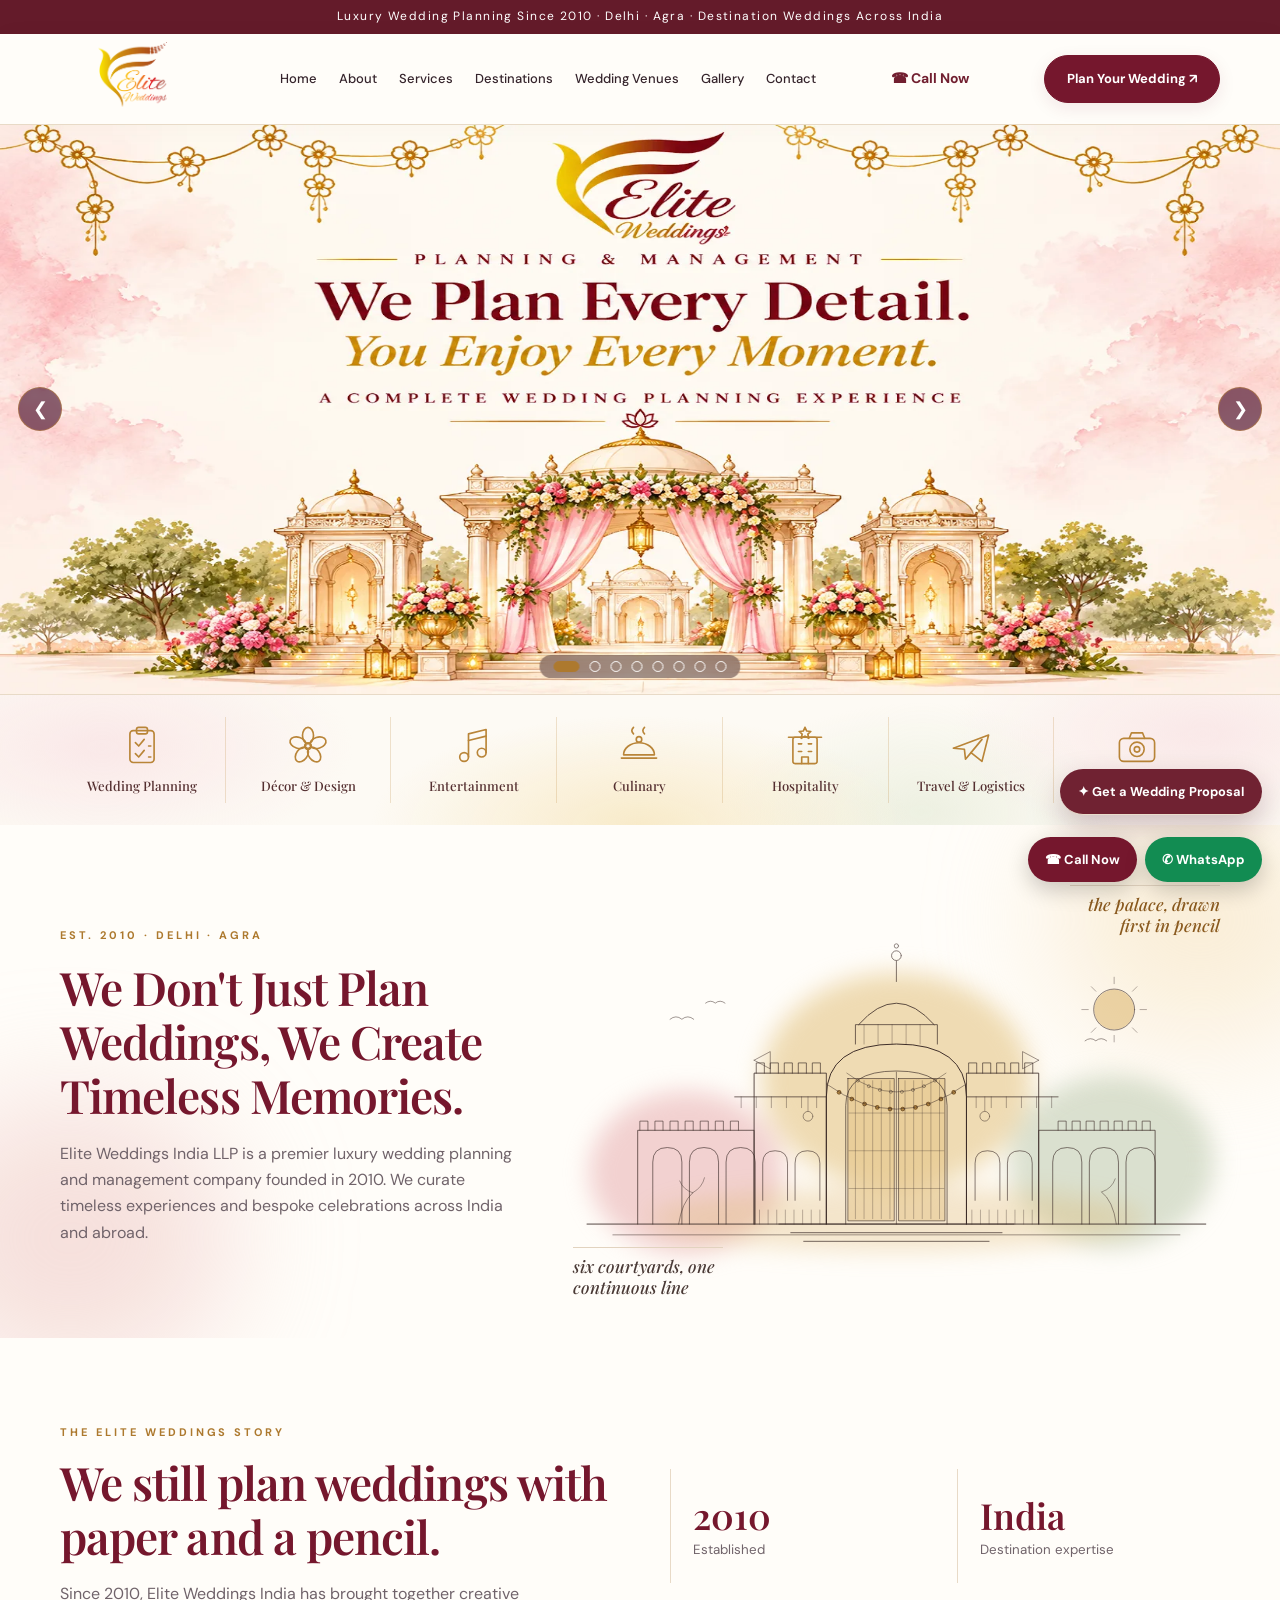
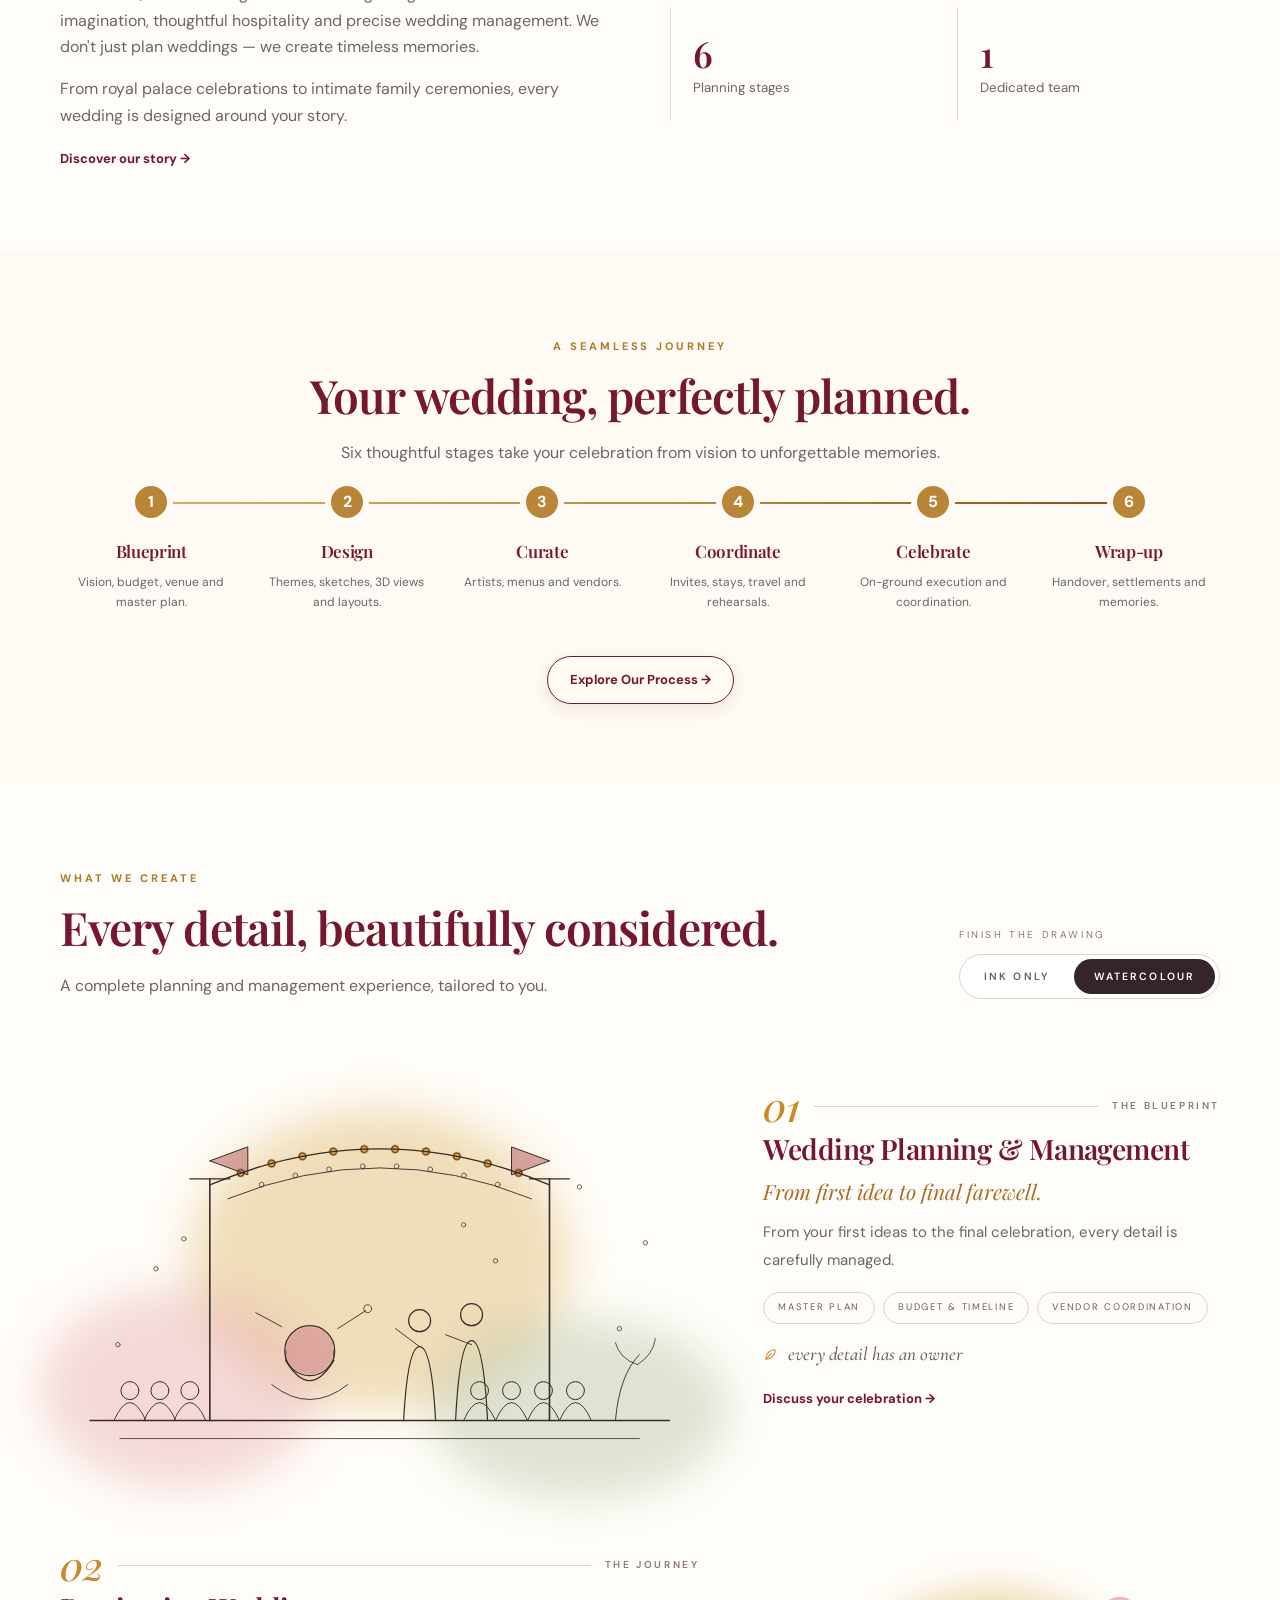
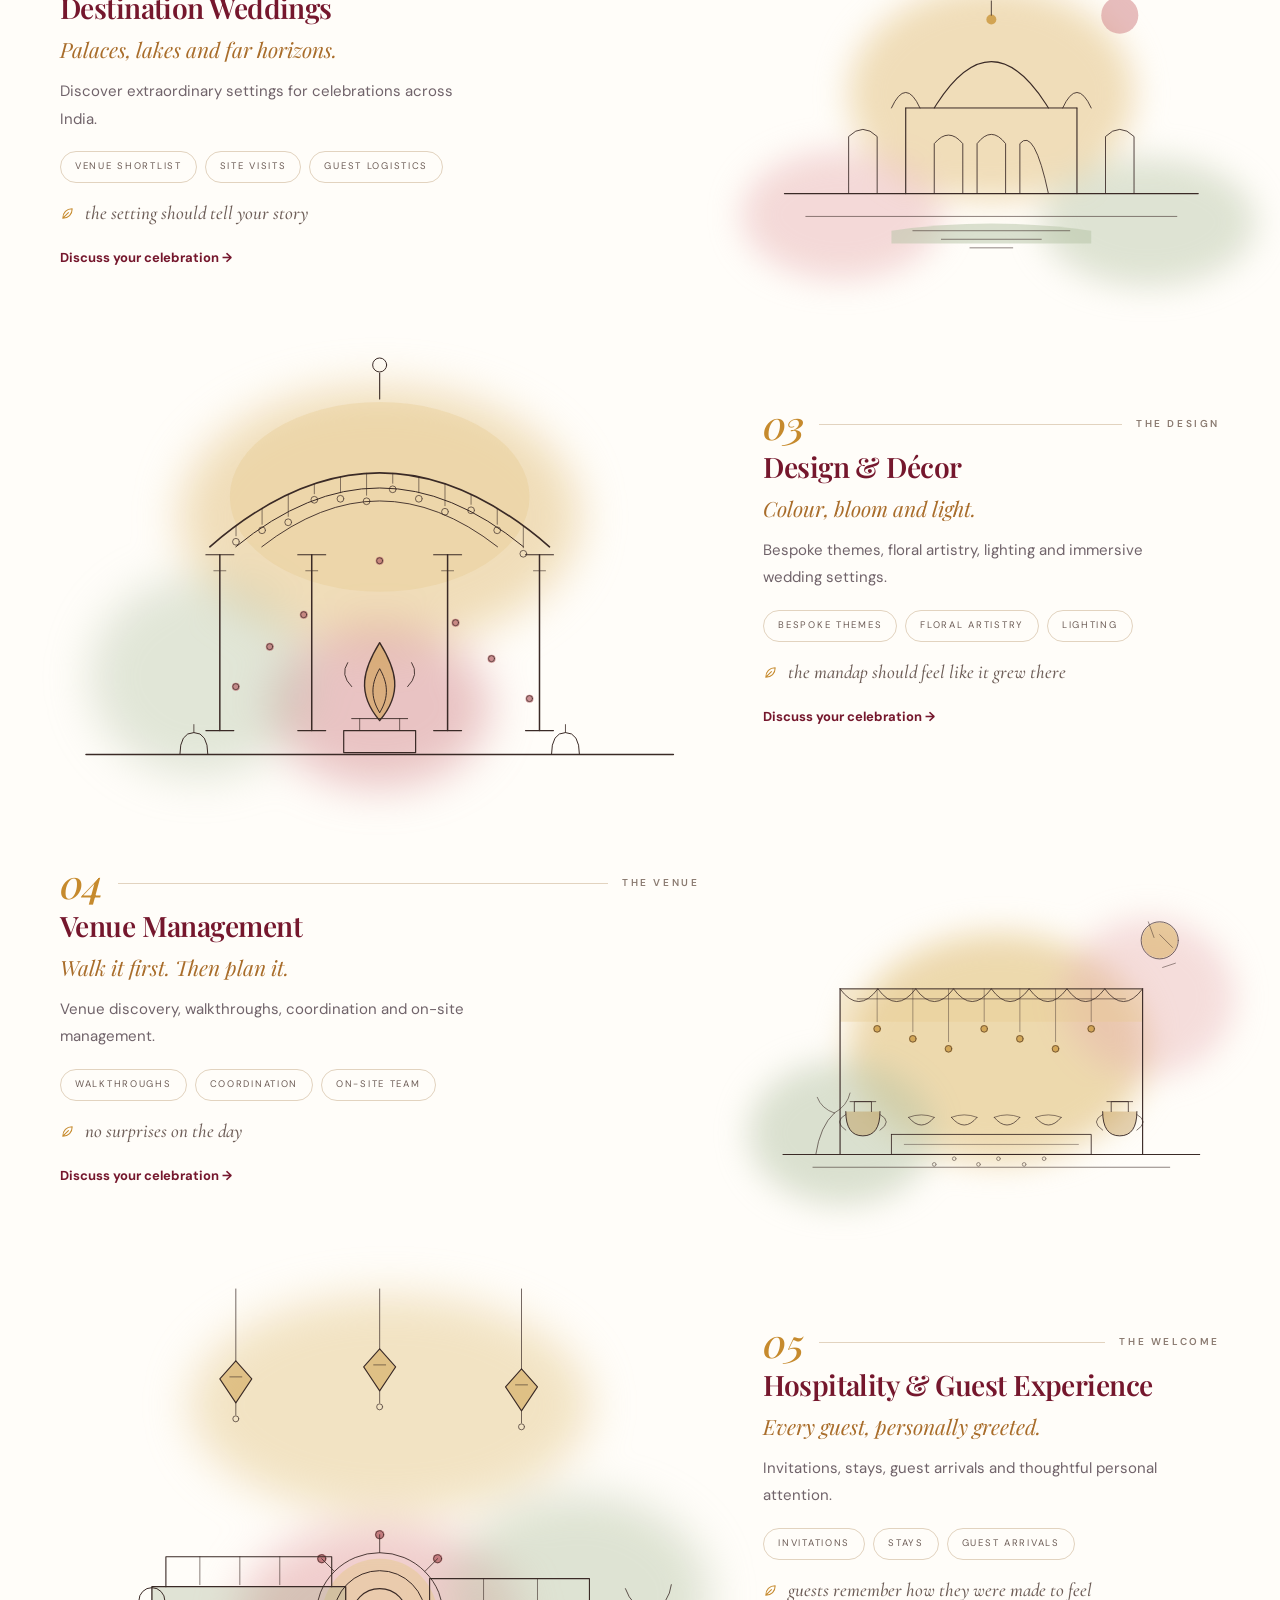
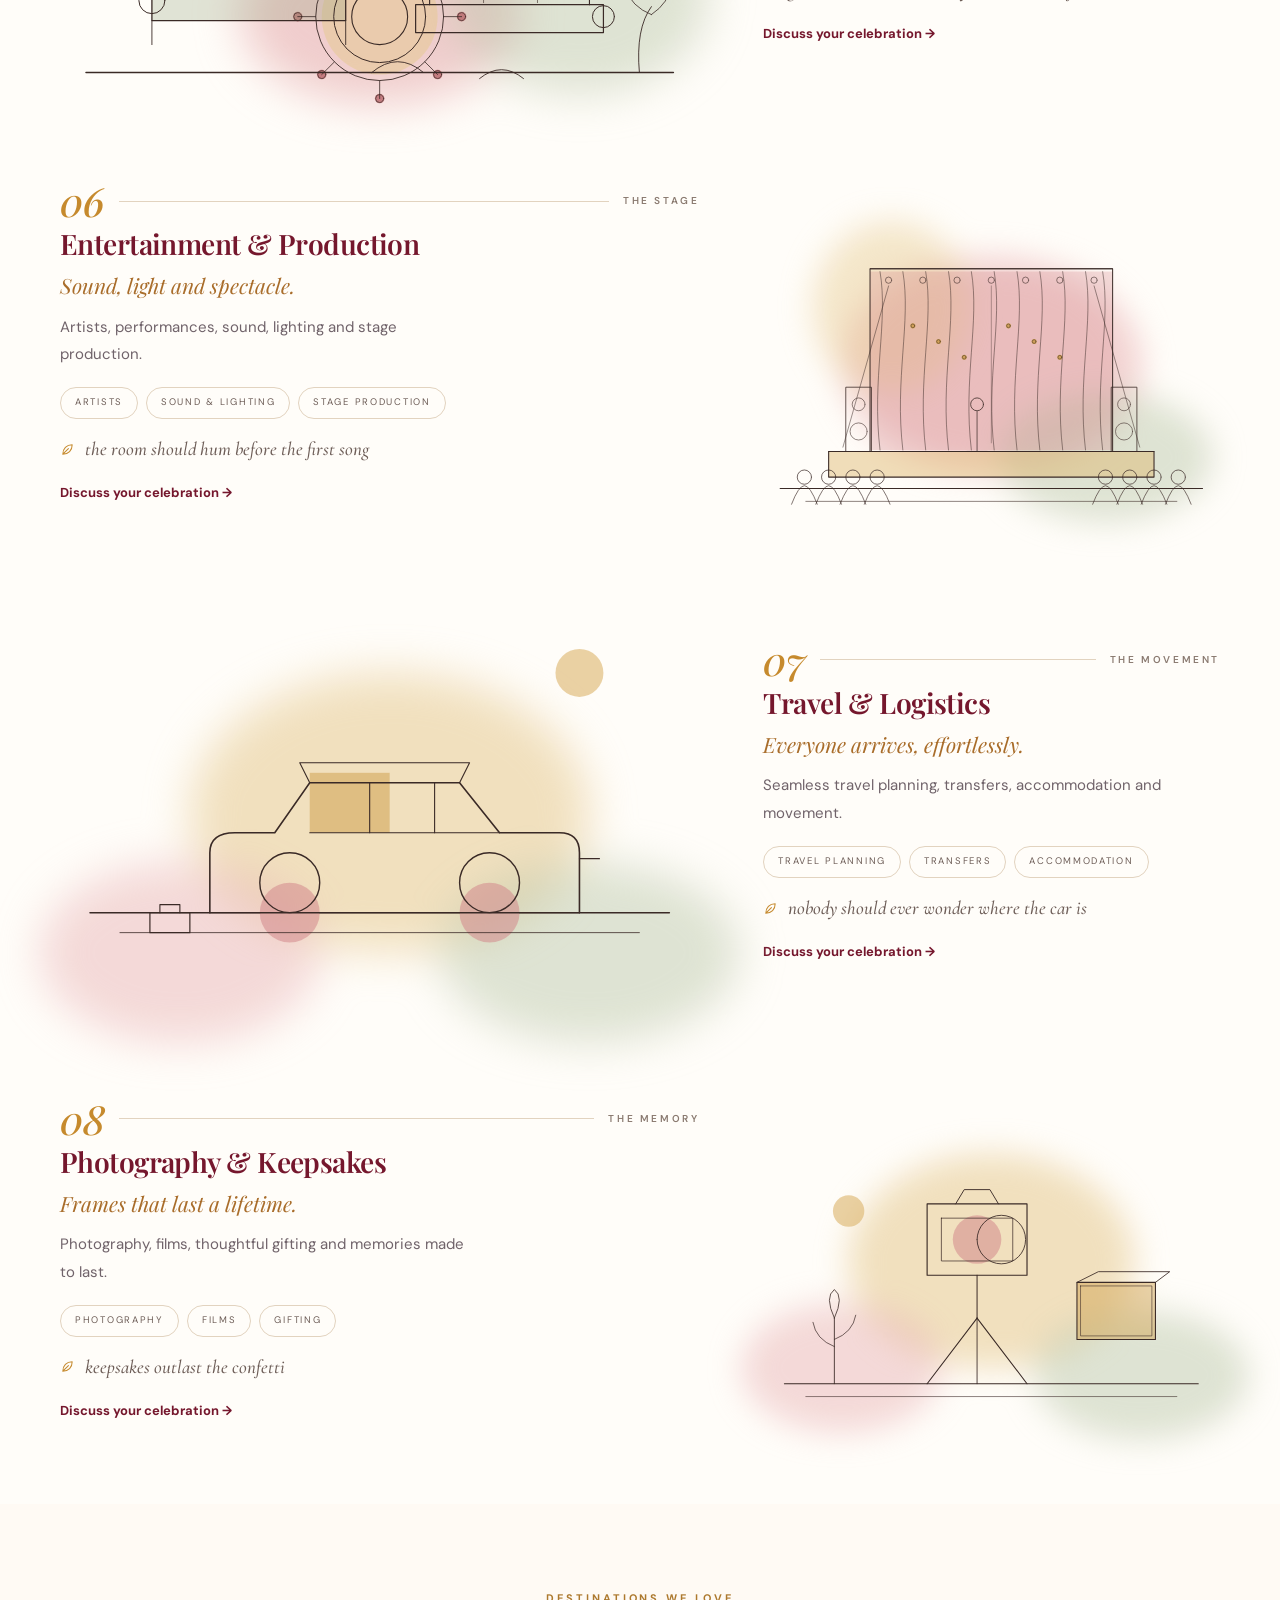
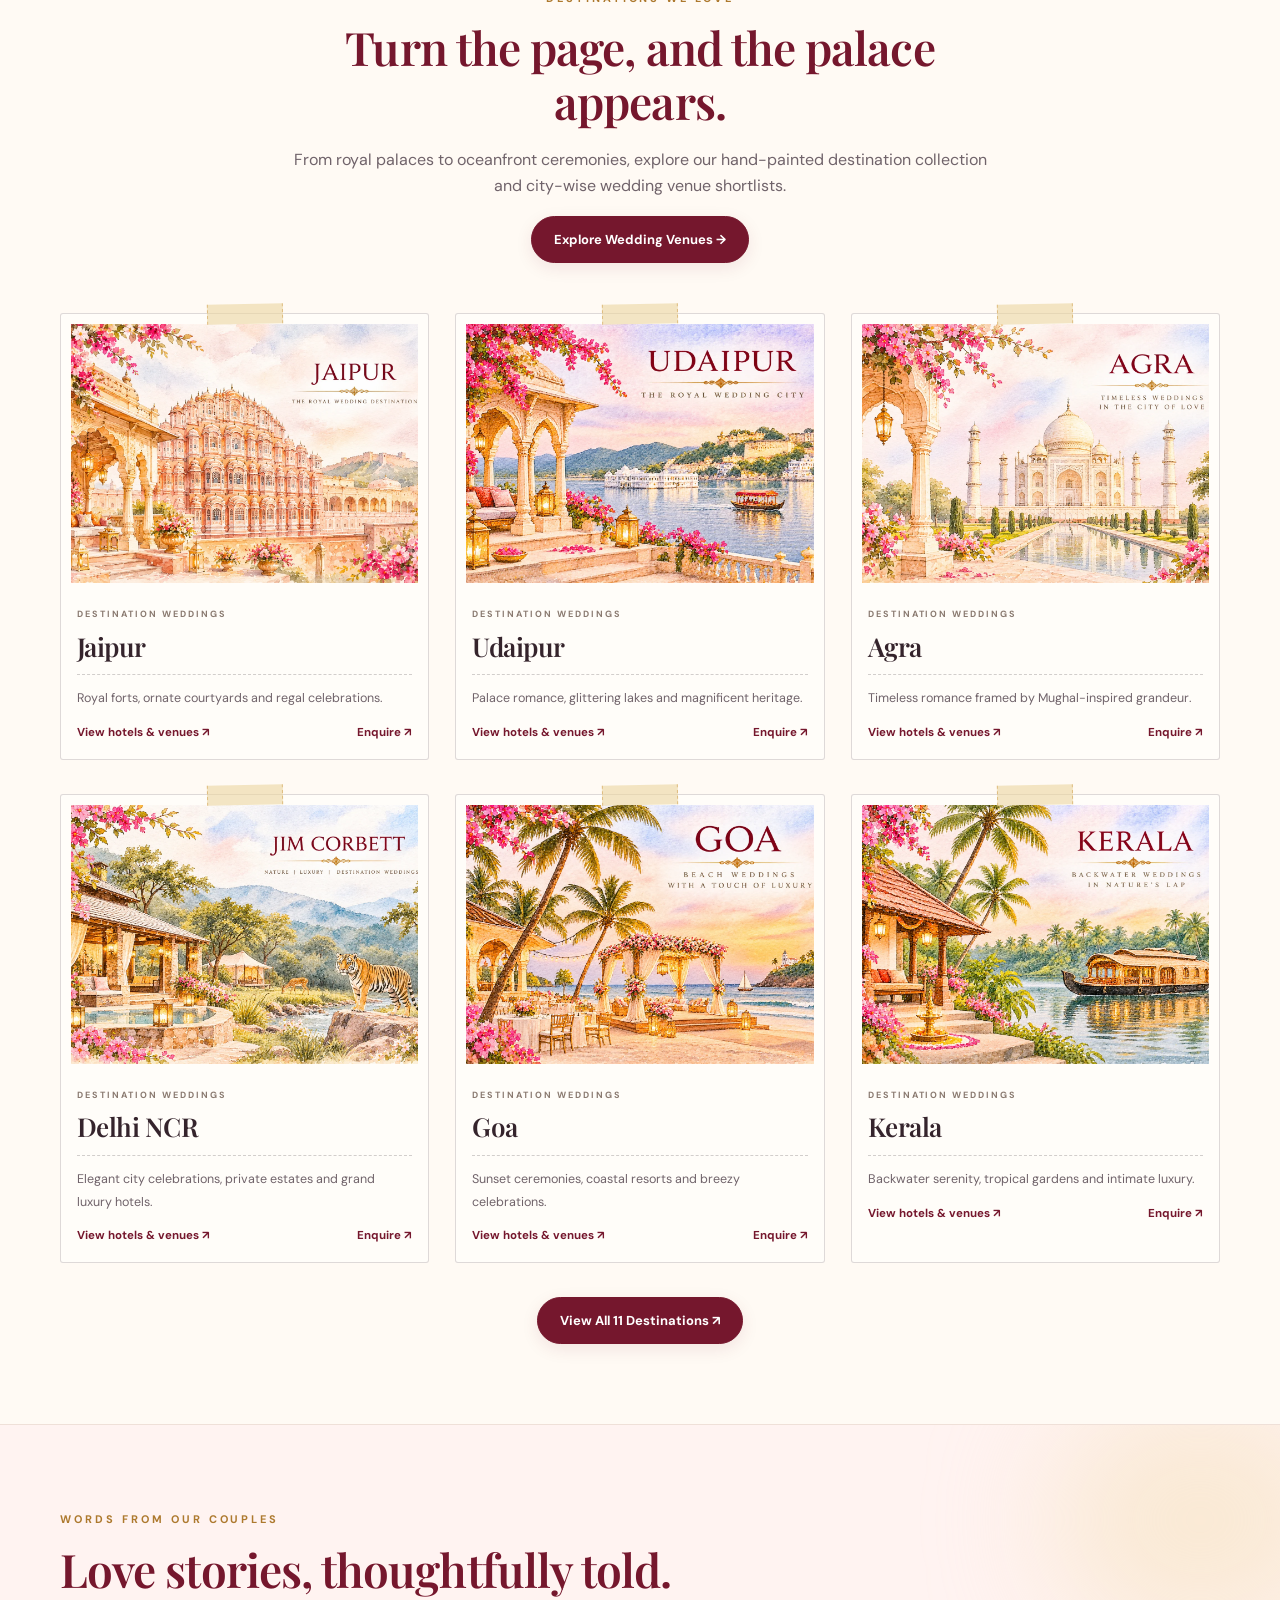
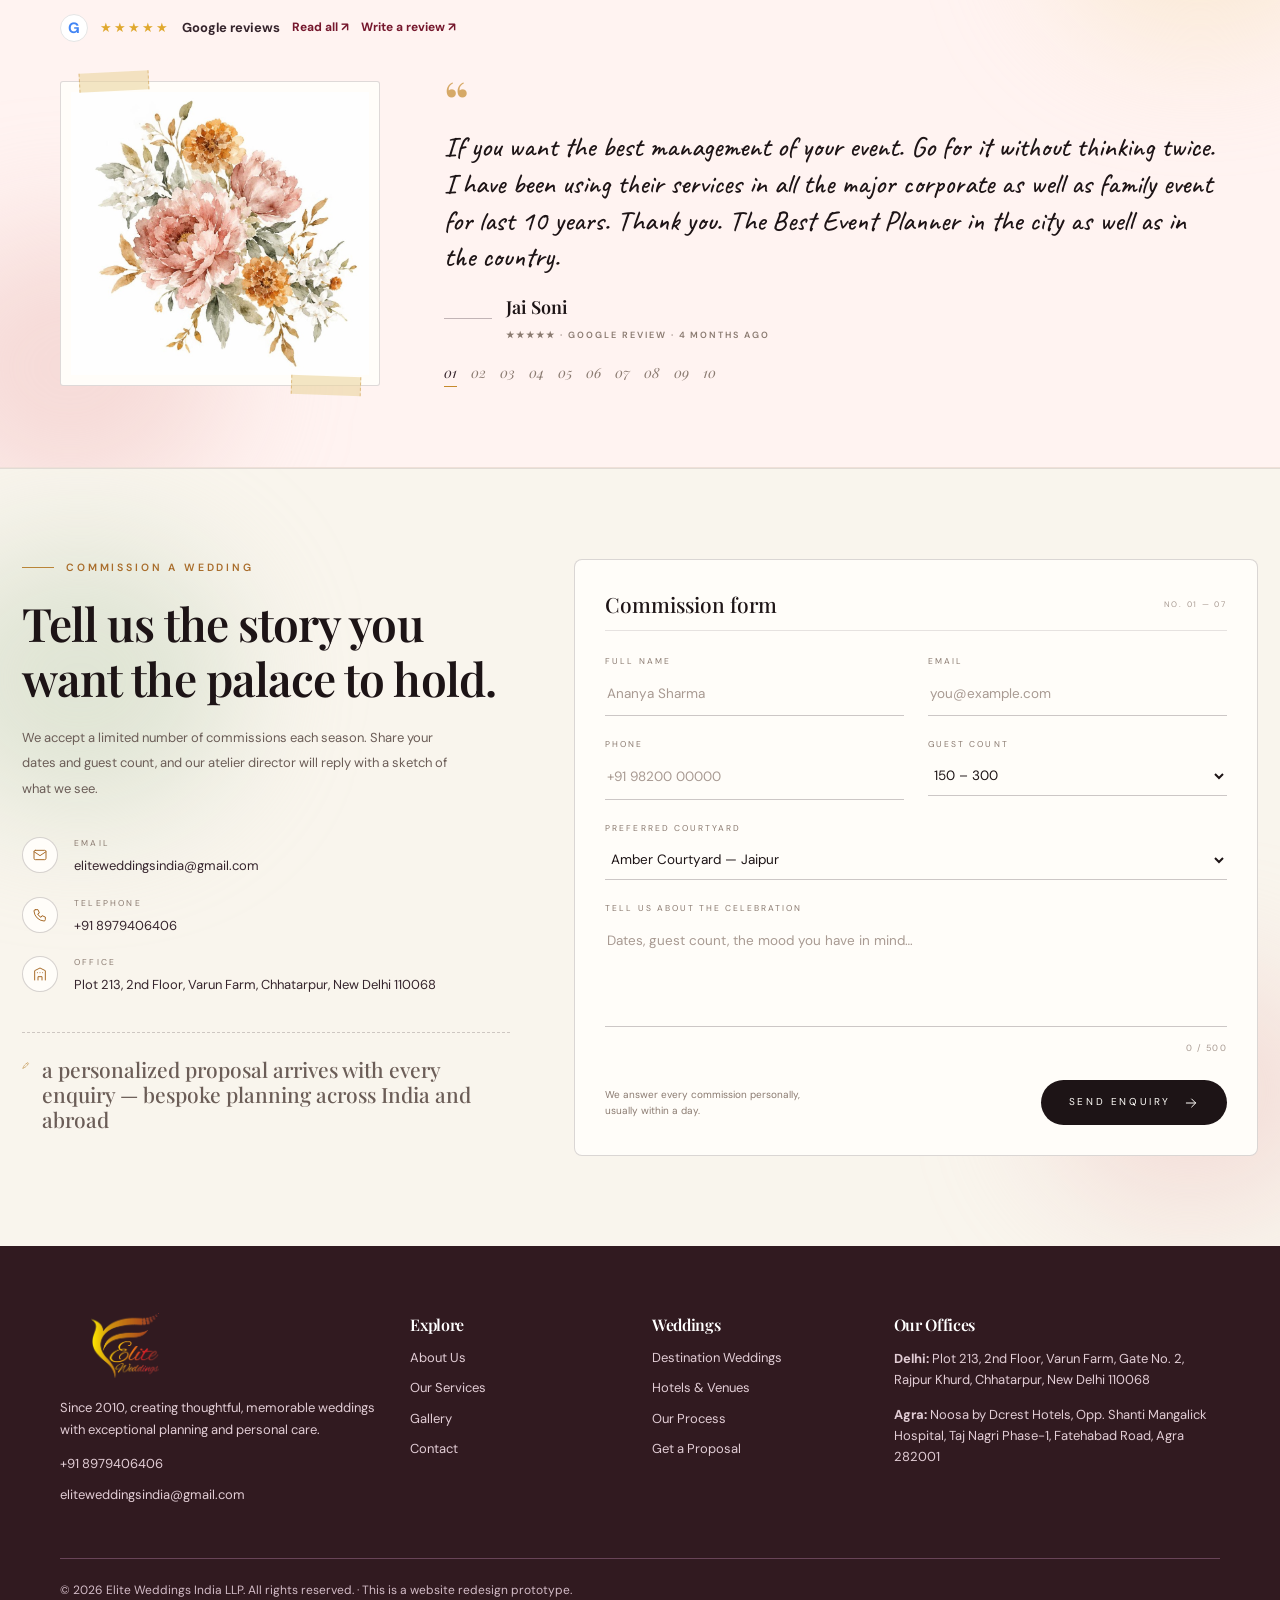
==== commit adc66902: "Add all 8 banner images to hero slider with Banner (3) as front slide" ====
--- a/index.html
+++ b/index.html
@@ -1,3 +1,3 @@
 <!DOCTYPE html>
 
-<html lang="en"><head><meta charset="utf-8"/><meta content="width=device-width,initial-scale=1" name="viewport"/><title>Luxury Wedding Planners &amp; Destination Weddings | Elite Weddings India</title><meta content="Luxury wedding planning and destination weddings in India." name="description"/><link href="https://fonts.googleapis.com/css2?family=Caveat:wght@500;600&display=swap" rel="stylesheet"/><link href="style.css?v=1793882601" rel="stylesheet"/><link href="assets/logo.png" rel="icon"/><meta content="#fffaf4" name="theme-color"/></head><body><div class="topbar">Luxury Wedding Planning Since 2010  ·  Delhi  ·  Agra  ·  Destination Weddings Across India</div><header class="nav"><div class="wrap navin"><a class="brand" href="index.html"><img alt="Elite Weddings India logo" src="assets/logo.png"/></a><nav class="links"><a href="index.html">Home</a><a href="about.html">About</a><a href="services.html">Services</a><a href="destinations.html">Destinations</a><a href="venues.html">Wedding Venues</a><a href="gallery.html">Gallery</a><a href="contact.html">Contact</a></nav><a class="navcall" href="tel:+918979406406">☎ Call Now</a><a class="btn" href="contact.html">Plan Your Wedding ↗</a><button aria-label="Open menu" class="menu">☰</button></div></header><section class="hero hero-luxury hero-slider-wrap"><div class="hero-slider" id="heroSlider" aria-roledescription="carousel" aria-label="Elite Weddings Banner Slider"><div class="hero-slides"><div class="hero-slide active" aria-hidden="false"><img src="assets/Banner%20(3).webp" alt="Elite Weddings Luxury Wedding Planning" width="1670" height="942" fetchpriority="high"/></div> </div><button class="slider-arrow prev" type="button" aria-label="Previous slide">&#10094;</button><button class="slider-arrow next" type="button" aria-label="Next slide">&#10095;</button><div class="slider-dots" role="tablist" aria-label="Slide controls"><button class="slider-dot active" type="button" role="tab" aria-selected="true" aria-label="Slide 1"></button><button class="slider-dot" type="button" role="tab" aria-selected="false" aria-label="Slide 2"></button><button class="slider-dot" type="button" role="tab" aria-selected="false" aria-label="Slide 3"></button></div></div><div class="hero-banner" id="heroBanner" style="display:none !important;" aria-hidden="true"><svg class="bn-svg bn-d bn-sketch" viewBox="0 0 1672 941" xmlns="http://www.w3.org/2000/svg" role="img" aria-label="Elite Weddings planning and management: we plan every detail, you enjoy every moment"><defs><filter id="blur" x="-30%" y="-30%" width="160%" height="160%"><feGaussianBlur stdDeviation="28"/></filter><g id="bl"><ellipse class="bnk" cx="0" cy="-11" rx="8.5" ry="11.5" transform="rotate(0)" pathLength="1"/><ellipse class="bnk" cx="0" cy="-11" rx="8.5" ry="11.5" transform="rotate(72)" pathLength="1"/><ellipse class="bnk" cx="0" cy="-11" rx="8.5" ry="11.5" transform="rotate(144)" pathLength="1"/><ellipse class="bnk" cx="0" cy="-11" rx="8.5" ry="11.5" transform="rotate(216)" pathLength="1"/><ellipse class="bnk" cx="0" cy="-11" rx="8.5" ry="11.5" transform="rotate(288)" pathLength="1"/><circle class="bnk" r="3.4" pathLength="1"/></g><g id="br"><path class="bnk" style="--d:0.30s" pathLength="1" d="M-20 62 C80 78 190 44 300 96 S520 168 650 76" stroke-width="2"/><path class="bnk" style="--d:0.30s" pathLength="1" d="M110 62 C150 118 146 176 108 226"/><path class="bnk" style="--d:0.30s" pathLength="1" d="M300 96 C330 150 400 190 470 176"/><ellipse class="bnk" style="--d:0.30s" pathLength="1" cx="100" cy="52" rx="6" ry="13" transform="rotate(-30 90 66)"/><ellipse class="bnk" style="--d:0.30s" pathLength="1" cx="220" cy="46" rx="6" ry="13" transform="rotate(-30 210 60)"/><ellipse class="bnk" style="--d:0.30s" pathLength="1" cx="340" cy="94" rx="6" ry="13" transform="rotate(-30 330 108)"/><ellipse class="bnk" style="--d:0.30s" pathLength="1" cx="460" cy="138" rx="6" ry="13" transform="rotate(-30 450 152)"/><ellipse class="bnk" style="--d:0.30s" pathLength="1" cx="570" cy="124" rx="6" ry="13" transform="rotate(-30 560 138)"/><ellipse class="bnk" style="--d:0.30s" pathLength="1" cx="140" cy="116" rx="6" ry="13" transform="rotate(-30 130 130)"/><use href="#bl" transform="translate(60 62) scale(1.3)"/><use href="#bl" transform="translate(255 74) scale(1.5)"/><use href="#bl" transform="translate(470 152) scale(1.5)"/><use href="#bl" transform="translate(620 92) scale(1.2)"/><use href="#bl" transform="translate(140 170) scale(1.1)"/></g><g id="sc"><g transform="translate(210 862) scale(0.5)" fill="#f8e3b6" stroke="#dfae5c" stroke-width="2.2"><rect class="bnk" style="--d:0.90s" pathLength="1" x="-90" y="-120" width="180" height="120"/><rect class="bnk" style="--d:0.90s" pathLength="1" x="-70" y="-150" width="140" height="30"/><path class="bnk" style="--d:0.90s" pathLength="1" d="M-55 -150 Q0 -230 55 -150 Z"/><path class="bnk" style="--d:0.90s" pathLength="1" d="M0 -222 V-250" stroke-width="3"/><circle class="bnk" style="--d:0.90s" pathLength="1" cx="0" cy="-252" r="5"/><path class="bnk" style="--d:0.90s" pathLength="1" d="M-60 -150 V-175 Q-48 -200 -36 -175 V-150" /><path class="bnk" style="--d:0.90s" pathLength="1" d="M36 -150 V-175 Q48 -200 60 -175 V-150"/><path class="bnk" style="--d:0.90s" pathLength="1" d="M-80 0 V-52 Q-66 -82 -52 -52 V0" fill="#e9b867" fill-opacity=".55"/><path class="bnk" style="--d:0.90s" pathLength="1" d="M-36 0 V-52 Q-22 -82 -8 -52 V0" fill="#e9b867" fill-opacity=".55"/><path class="bnk" style="--d:0.90s" pathLength="1" d="M8 0 V-52 Q22 -82 36 -52 V0" fill="#e9b867" fill-opacity=".55"/><path class="bnk" style="--d:0.90s" pathLength="1" d="M52 0 V-52 Q66 -82 80 -52 V0" fill="#e9b867" fill-opacity=".55"/><rect class="bnk" style="--d:0.90s" pathLength="1" x="-130" y="-70" width="40" height="70"/><rect class="bnk" style="--d:0.90s" pathLength="1" x="90" y="-70" width="40" height="70"/><path class="bnk" style="--d:0.90s" pathLength="1" d="M-124 0 V-40 Q-110 -58 -96 -40 V0" fill="#e9b867" fill-opacity=".55"/><path class="bnk" style="--d:0.90s" pathLength="1" d="M96 0 V-40 Q110 -58 124 -40 V0" fill="#e9b867" fill-opacity=".55"/></g><g transform="translate(360 872) scale(0.34)" fill="#f8e3b6" stroke="#dfae5c" stroke-width="2.2"><rect class="bnk" style="--d:0.90s" pathLength="1" x="-90" y="-120" width="180" height="120"/><rect class="bnk" style="--d:0.90s" pathLength="1" x="-70" y="-150" width="140" height="30"/><path class="bnk" style="--d:0.90s" pathLength="1" d="M-55 -150 Q0 -230 55 -150 Z"/><path class="bnk" style="--d:0.90s" pathLength="1" d="M0 -222 V-250" stroke-width="3"/><circle class="bnk" style="--d:0.90s" pathLength="1" cx="0" cy="-252" r="5"/><path class="bnk" style="--d:0.90s" pathLength="1" d="M-60 -150 V-175 Q-48 -200 -36 -175 V-150" /><path class="bnk" style="--d:0.90s" pathLength="1" d="M36 -150 V-175 Q48 -200 60 -175 V-150"/><path class="bnk" style="--d:0.90s" pathLength="1" d="M-80 0 V-52 Q-66 -82 -52 -52 V0" fill="#e9b867" fill-opacity=".55"/><path class="bnk" style="--d:0.90s" pathLength="1" d="M-36 0 V-52 Q-22 -82 -8 -52 V0" fill="#e9b867" fill-opacity=".55"/><path class="bnk" style="--d:0.90s" pathLength="1" d="M8 0 V-52 Q22 -82 36 -52 V0" fill="#e9b867" fill-opacity=".55"/><path class="bnk" style="--d:0.90s" pathLength="1" d="M52 0 V-52 Q66 -82 80 -52 V0" fill="#e9b867" fill-opacity=".55"/><rect class="bnk" style="--d:0.90s" pathLength="1" x="-130" y="-70" width="40" height="70"/><rect class="bnk" style="--d:0.90s" pathLength="1" x="90" y="-70" width="40" height="70"/><path class="bnk" style="--d:0.90s" pathLength="1" d="M-124 0 V-40 Q-110 -58 -96 -40 V0" fill="#e9b867" fill-opacity=".55"/><path class="bnk" style="--d:0.90s" pathLength="1" d="M96 0 V-40 Q110 -58 124 -40 V0" fill="#e9b867" fill-opacity=".55"/></g><g transform="translate(70 880) scale(1)"><path class="bnk" style="--d:0.90s" pathLength="1" d="M0 0 V-40"/><ellipse class="bnk" style="--d:0.90s" pathLength="1" cx="0" cy="-68" rx="16" ry="30"/></g><g transform="translate(100 884) scale(0.8)"><path class="bnk" style="--d:0.90s" pathLength="1" d="M0 0 V-40"/><ellipse class="bnk" style="--d:0.90s" pathLength="1" cx="0" cy="-68" rx="16" ry="30"/></g><g transform="translate(470 880) scale(0.8)"><path class="bnk" style="--d:0.90s" pathLength="1" d="M0 0 V-40"/><ellipse class="bnk" style="--d:0.90s" pathLength="1" cx="0" cy="-68" rx="16" ry="30"/></g></g></defs><rect width="1672" height="941" fill="#fdfaf4"/><g class="wash" filter="url(#blur)"><ellipse cx="836" cy="540" rx="330" ry="230" fill="#f5e3b4" fill-opacity="0.7"/><ellipse cx="140" cy="330" rx="110" ry="80" fill="#f6cfd6" fill-opacity="0.6"/><ellipse cx="130" cy="500" rx="110" ry="80" fill="#f6cfd6" fill-opacity="0.5"/><ellipse cx="110" cy="670" rx="110" ry="80" fill="#f8d9cf" fill-opacity="0.55"/><ellipse cx="1330" cy="330" rx="110" ry="80" fill="#f6cfd6" fill-opacity="0.6"/><ellipse cx="1330" cy="500" rx="110" ry="80" fill="#f6d8ce" fill-opacity="0.5"/><ellipse cx="1330" cy="670" rx="110" ry="80" fill="#f6cfd6" fill-opacity="0.55"/><ellipse cx="700" cy="830" rx="110" ry="80" fill="#f8d9cf" fill-opacity="0.5"/><ellipse cx="250" cy="850" rx="220" ry="60" fill="#dfe8d1" fill-opacity="0.7"/><ellipse cx="1420" cy="850" rx="220" ry="60" fill="#dfe8d1" fill-opacity="0.7"/><ellipse cx="836" cy="905" rx="520" ry="50" fill="#e6eef0" fill-opacity="0.7"/><ellipse cx="80" cy="80" rx="130" ry="70" fill="#f7d3da" fill-opacity="0.6"/><ellipse cx="1590" cy="80" rx="130" ry="70" fill="#f7d3da" fill-opacity="0.6"/></g><g class="ink"><g transform="translate(-6 -10) scale(.62)"><use href="#br"/></g><g transform="translate(1678 -10) scale(-.62 .62)"><use href="#br"/></g><use href="#sc"/><use href="#sc" transform="translate(1672 0) scale(-1 1)"/><path class="bnk" style="--d:1.00s" pathLength="1" d="M0 884 H1672" opacity=".5"/><path class="bnk" style="--d:1.00s" pathLength="1" d="M60 902 h120 M220 912 h160 M1290 912 h160 M1500 902 h120 M520 920 h630" opacity=".4"/><path class="bnk" style="--d:0.20s" pathLength="1" d="M440 43 H560 M1112 43 H1232"/><g text-anchor="middle"><text x="836" y="52" font-family="Playfair Display,Georgia,serif" font-weight="500" font-size="27" letter-spacing="7" fill="#5b2a1a">PLANNING &amp; MANAGEMENT</text><text x="836" y="128" font-family="Playfair Display,Georgia,serif" font-weight="700" font-size="70" fill="#5b2412">We Plan Every Detail.</text><text x="836" y="192" font-family="Playfair Display,Georgia,serif" font-weight="600" font-style="italic" font-size="64" fill="#d9951a">You Enjoy Every Moment.</text><text x="836" y="245" font-family="Playfair Display,Georgia,serif" font-size="24" fill="#2d2323">A complete wedding planning experience, thoughtfully managed</text><text x="836" y="273" font-family="Playfair Display,Georgia,serif" font-size="24" fill="#2d2323">from concept to celebration.</text></g><g transform="translate(0 12)"><path class="bnk" style="--d:0.80s" pathLength="1" d="M600 742 H1072"/><path class="bnk" style="--d:0.80s" pathLength="1" d="M628 724 H1044"/><path class="bnk" style="--d:0.80s" pathLength="1" d="M652 706 H1020"/><path class="bnk" style="--d:0.80s" pathLength="1" d="M676 688 H996"/><path class="bnk" style="--d:0.80s" pathLength="1" d="M682 688 V470 M712 688 V470 M960 688 V470 M990 688 V470"/><path class="bnk" style="--d:0.80s" pathLength="1" d="M672 470 H722 M672 478 H722 M950 470 H1000 M950 478 H1000"/><path class="bnk" style="--d:0.80s" pathLength="1" d="M672 688 H722 M950 688 H1000"/><path class="bnk" style="--d:0.80s" pathLength="1" d="M640 448 H1032 M650 438 H1022 M660 400 V438 M1012 400 V438 M660 400 H1012"/><path class="bnk" style="--d:0.80s" pathLength="1" d="M720 400 C720 336 780 300 836 300 C892 300 952 336 952 400"/><path class="bnk" style="--d:0.80s" pathLength="1" d="M746 400 C746 350 790 322 836 322 C882 322 926 350 926 400"/><path class="bnk" style="--d:0.80s" pathLength="1" d="M836 300 V288"/><path class="bnk" style="--d:0.80s" pathLength="1" d="M836 440 V462"/><path class="bnk" style="--d:0.80s" pathLength="1" d="M826 462 H846 V490 H826 Z"/><path class="bnk" style="--d:0.80s" pathLength="1" d="M830 490 l6 10 l6 -10"/><path class="bnk" style="--d:0.80s" pathLength="1" d="M690 452 Q760 500 836 430 Q912 500 982 452"/><path class="bnk" style="--d:0.80s" pathLength="1" d="M722 470 Q756 560 742 640"/><path class="bnk" style="--d:0.80s" pathLength="1" d="M950 470 Q916 560 930 640"/><path class="bnk" style="--d:0.80s" pathLength="1" d="M520 700 V610 Q520 570 560 570 Q600 570 600 610 V700"/><path class="bnk" style="--d:0.80s" pathLength="1" d="M530 570 Q560 530 590 570 M560 530 V518"/><path class="bnk" style="--d:0.80s" pathLength="1" d="M1072 700 V610 Q1072 570 1112 570 Q1152 570 1152 610 V700"/><path class="bnk" style="--d:0.80s" pathLength="1" d="M1082 570 Q1112 530 1142 570 M1112 530 V518"/><path class="bnk" style="--d:0.80s" pathLength="1" d="M548 700 V630 Q560 610 572 630 V700"/><path class="bnk" style="--d:0.80s" pathLength="1" d="M1100 700 V630 Q1112 610 1124 630 V700"/><circle class="bnk" style="--d:1.00s" pathLength="1" cx="836" cy="282" r="5"/><path class="bnk" style="--d:1.00s" pathLength="1" d="M606 718 q-4 -16 -2 -34 h50 q2 18 -2 34 z M1018 718 q-4 -16 -2 -34 h50 q2 18 -2 34 z" transform="translate(0 -4)"/><use href="#bl" transform="translate(760 476) scale(0.9)"/><use href="#bl" transform="translate(836 436) scale(1.1)"/><use href="#bl" transform="translate(912 476) scale(0.9)"/><use href="#bl" transform="translate(634 636) scale(1.0)"/><use href="#bl" transform="translate(1038 636) scale(1.0)"/><use href="#bl" transform="translate(700 452) scale(0.7)"/><use href="#bl" transform="translate(972 452) scale(0.7)"/><g transform="translate(468 704) scale(0.9)"><path class="bnk" style="--d:0.90s" pathLength="1" d="M0 0 V-40"/><ellipse class="bnk" style="--d:0.90s" pathLength="1" cx="0" cy="-68" rx="16" ry="30"/></g><g transform="translate(496 712) scale(0.9)"><path class="bnk" style="--d:0.90s" pathLength="1" d="M0 0 V-40"/><ellipse class="bnk" style="--d:0.90s" pathLength="1" cx="0" cy="-68" rx="16" ry="30"/></g><g transform="translate(1204 704) scale(0.9)"><path class="bnk" style="--d:0.90s" pathLength="1" d="M0 0 V-40"/><ellipse class="bnk" style="--d:0.90s" pathLength="1" cx="0" cy="-68" rx="16" ry="30"/></g><g transform="translate(1176 712) scale(0.9)"><path class="bnk" style="--d:0.90s" pathLength="1" d="M0 0 V-40"/><ellipse class="bnk" style="--d:0.90s" pathLength="1" cx="0" cy="-68" rx="16" ry="30"/></g></g><image class="lg" href="assets/logo.png" x="756" y="514" width="160" height="84" preserveAspectRatio="xMidYMid meet"/><g class="lgt" text-anchor="middle" font-family="Playfair Display,Georgia,serif" font-weight="700" fill="#8d1138" font-size="23"><text x="836" y="662">PLANNING &amp;</text><text x="836" y="686">MANAGEMENT</text></g><path class="bnk" style="--d:0.50s" pathLength="1" d="M72 388 V338.0 A70.0 70.0 0 0 1 212 338.0 V388 Z"/><g transform="translate(84 290) scale(1.15)"><rect class="bnk" style="--d:0.65s" pathLength="1" x="22" y="12" width="52" height="68" rx="6"/><rect class="bnk" style="--d:0.65s" pathLength="1" x="36" y="5" width="24" height="12" rx="3"/><path class="bnk" style="--d:0.65s" pathLength="1" d="M32 34 l4 4 l7 -8 M52 34 H66"/><path class="bnk" style="--d:0.65s" pathLength="1" d="M32 50 l4 4 l7 -8 M52 50 H66"/><path class="bnk" style="--d:0.65s" pathLength="1" d="M32 66 l4 4 l7 -8 M52 66 H66"/></g><text x="228" y="305" font-family="Playfair Display,Georgia,serif" font-weight="700" font-size="25" fill="#8d1138">DETAILING &</text><text x="228" y="332" font-family="Playfair Display,Georgia,serif" font-weight="700" font-size="25" fill="#8d1138">MASTER PLAN</text><text x="228" y="365" font-family="DM Sans,sans-serif" font-size="17" fill="#4a3a36">Timelines • Checklists • Execution</text><path class="bnk" style="--d:0.68s" pathLength="1" d="M62 554 V502.0 A70.0 70.0 0 0 1 202 502.0 V554 Z"/><g transform="translate(74 455) scale(1.15)"><rect class="bnk" style="--d:0.83s" pathLength="1" x="10" y="28" width="78" height="50" rx="8"/><path class="bnk" style="--d:0.83s" pathLength="1" d="M32 28 L38 17 H60 L66 28"/><circle class="bnk" style="--d:0.83s" pathLength="1" cx="49" cy="53" r="17"/><circle class="bnk" style="--d:0.83s" pathLength="1" cx="49" cy="53" r="9"/><path class="bnk" style="--d:0.83s" pathLength="1" d="M72 35 h8"/></g><text x="221" y="477" font-family="Playfair Display,Georgia,serif" font-weight="700" font-size="25" fill="#8d1138">MEDIA &</text><text x="221" y="504" font-family="Playfair Display,Georgia,serif" font-weight="700" font-size="25" fill="#8d1138">KEEPSAKES</text><text x="221" y="537" font-family="DM Sans,sans-serif" font-size="17" fill="#4a3a36">Photography • Cinematography</text><text x="221" y="559" font-family="DM Sans,sans-serif" font-size="17" fill="#4a3a36">Return Gifts</text><path class="bnk" style="--d:0.86s" pathLength="1" d="M48 734 V679.0 A73.0 73.0 0 0 1 194 679.0 V734 Z"/><g transform="translate(64 632) scale(1.15)"><path class="bnk" style="--d:1.01s" pathLength="1" d="M26 12 Q48 82 70 12"/><path class="bnk" style="--d:1.01s" pathLength="1" d="M40 12 Q48 24 56 12"/><path class="bnk" style="--d:1.01s" pathLength="1" d="M48 56 l7 9 l-7 11 l-7 -11 z"/><circle class="bnk" style="--d:1.01s" pathLength="1" cx="48" cy="46" r="2"/></g><text x="211" y="646" font-family="Playfair Display,Georgia,serif" font-weight="700" font-size="25" fill="#8d1138">COUPLE</text><text x="211" y="673" font-family="Playfair Display,Georgia,serif" font-weight="700" font-size="25" fill="#8d1138">CONCIERGE</text><text x="211" y="706" font-family="DM Sans,sans-serif" font-size="17" fill="#4a3a36">Styling • Jewelry</text><text x="211" y="728" font-family="DM Sans,sans-serif" font-size="17" fill="#4a3a36">Pre-Wedding</text><path class="bnk" style="--d:1.04s" pathLength="1" d="M1243 388 V342.0 A74.0 74.0 0 0 1 1391 342.0 V388 Z"/><g transform="translate(1260 290) scale(1.15)"><path class="bnk" style="--d:1.19s" pathLength="1" d="M16 50 C14 24 52 12 70 28 C84 42 70 52 60 52 C52 52 54 62 46 66 C34 72 17 68 16 50 Z"/><circle class="bnk" style="--d:1.19s" pathLength="1" cx="32" cy="38" r="4"/><circle class="bnk" style="--d:1.19s" pathLength="1" cx="46" cy="29" r="4"/><circle class="bnk" style="--d:1.19s" pathLength="1" cx="59" cy="34" r="4"/><circle class="bnk" style="--d:1.19s" pathLength="1" cx="30" cy="53" r="4"/><path class="bnk" style="--d:1.19s" pathLength="1" d="M60 72 L88 14 M84 22 l6 4"/></g><text x="1404" y="305" font-family="Playfair Display,Georgia,serif" font-weight="700" font-size="25" fill="#8d1138">DESIGN &</text><text x="1404" y="332" font-family="Playfair Display,Georgia,serif" font-weight="700" font-size="25" fill="#8d1138">AESTHETICS</text><text x="1404" y="365" font-family="DM Sans,sans-serif" font-size="17" fill="#4a3a36">Mood Boards • Sketching</text><text x="1404" y="387" font-family="DM Sans,sans-serif" font-size="17" fill="#4a3a36">3D Renders</text><path class="bnk" style="--d:1.22s" pathLength="1" d="M1243 554 V506.0 A74.0 74.0 0 0 1 1391 506.0 V554 Z"/><g transform="translate(1260 455) scale(1.15)"><path class="bnk" style="--d:1.37s" pathLength="1" d="M12 24 Q48 -4 84 24 V76 H12 Z"/><path class="bnk" style="--d:1.37s" pathLength="1" d="M12 24 Q32 52 26 76 M84 24 Q64 52 70 76"/><rect class="bnk" style="--d:1.37s" pathLength="1" x="36" y="54" width="26" height="14" rx="3"/><path class="bnk" style="--d:1.37s" pathLength="1" d="M36 54 V48 H62 V54"/></g><text x="1409" y="477" font-family="Playfair Display,Georgia,serif" font-weight="700" font-size="25" fill="#8d1138">ENTERTAINMENT</text><text x="1409" y="504" font-family="Playfair Display,Georgia,serif" font-weight="700" font-size="25" fill="#8d1138">&amp; PRODUCTION</text><text x="1409" y="537" font-family="DM Sans,sans-serif" font-size="17" fill="#4a3a36">Artists • Stage • Sound &amp; Lights</text><path class="bnk" style="--d:1.40s" pathLength="1" d="M1255 736 V677.0 A71.0 71.0 0 0 1 1397 677.0 V736 Z"/><g transform="translate(1268 633) scale(1.15)"><rect class="bnk" style="--d:1.55s" pathLength="1" x="24" y="24" width="52" height="56" rx="2"/><path class="bnk" style="--d:1.55s" pathLength="1" d="M18 24 H82"/><rect class="bnk" style="--d:1.55s" pathLength="1" x="34" y="34" width="8" height="9"/><rect class="bnk" style="--d:1.55s" pathLength="1" x="48" y="34" width="8" height="9"/><rect class="bnk" style="--d:1.55s" pathLength="1" x="62" y="34" width="8" height="9"/><rect class="bnk" style="--d:1.55s" pathLength="1" x="34" y="50" width="8" height="9"/><rect class="bnk" style="--d:1.55s" pathLength="1" x="48" y="50" width="8" height="9"/><rect class="bnk" style="--d:1.55s" pathLength="1" x="62" y="50" width="8" height="9"/><rect class="bnk" style="--d:1.55s" pathLength="1" x="43" y="62" width="14" height="18"/><path class="bnk" style="--d:1.55s" pathLength="1" d="M42 14 l2 4 l4 .5 l-3 3 l1 4 l-4 -2 l-4 2 l1 -4 l-3 -3 l4 -.5 z M58 14 l2 4 l4 .5 l-3 3 l1 4 l-4 -2 l-4 2 l1 -4 l-3 -3 l4 -.5 z" opacity=".0"/></g><text x="1416" y="640" font-family="Playfair Display,Georgia,serif" font-weight="700" font-size="22" fill="#8d1138">HOSPITALITY,</text><text x="1416" y="664" font-family="Playfair Display,Georgia,serif" font-weight="700" font-size="22" fill="#8d1138">LOGISTICS &amp;</text><text x="1416" y="688" font-family="Playfair Display,Georgia,serif" font-weight="700" font-size="22" fill="#8d1138">HOTEL BOOKINGS</text><text x="1416" y="718" font-family="DM Sans,sans-serif" font-size="17" fill="#4a3a36">Hotel Booking • Travel Detailing</text><text x="1416" y="740" font-family="DM Sans,sans-serif" font-size="17" fill="#4a3a36">RSVPs</text><path class="bnk" style="--d:1.58s" pathLength="1" d="M622 882 V837.0 A75.0 75.0 0 0 1 772 837.0 V882 Z"/><g transform="translate(640 784) scale(1.15)"><path class="bnk" style="--d:1.73s" pathLength="1" d="M16 58 A34 30 0 0 1 84 58 Z"/><circle class="bnk" style="--d:1.73s" pathLength="1" cx="50" cy="24" r="4"/><path class="bnk" style="--d:1.73s" pathLength="1" d="M8 64 H92 M14 70 H86"/><path class="bnk" style="--d:1.73s" pathLength="1" d="M44 12 q-4 -6 0 -10 M56 12 q-4 -6 0 -10"/></g><text x="790" y="800" font-family="Playfair Display,Georgia,serif" font-weight="700" font-size="25" fill="#8d1138">CULINARY</text><text x="790" y="827" font-family="Playfair Display,Georgia,serif" font-weight="700" font-size="25" fill="#8d1138">EXPERIENCE</text><text x="790" y="860" font-family="DM Sans,sans-serif" font-size="17" fill="#4a3a36">Bespoke Menus • Food Artists • Beverages</text><path class="bnk" style="--d:1.50s" pathLength="1" d="M468 340 Q540 342 598 428" opacity=".7"/><circle class="bnk" style="--d:1.50s" pathLength="1" cx="462" cy="340" r="3.5"/><path class="bnk" style="--d:1.50s" pathLength="1" d="M446 500 Q500 508 548 552" opacity=".7"/><circle class="bnk" style="--d:1.50s" pathLength="1" cx="442" cy="500" r="3.5"/><path class="bnk" style="--d:1.50s" pathLength="1" d="M1222 334 Q1130 342 1078 430" opacity=".7"/><circle class="bnk" style="--d:1.50s" pathLength="1" cx="1226" cy="334" r="3.5"/><path class="bnk" style="--d:1.50s" pathLength="1" d="M1226 496 Q1150 504 1100 548" opacity=".7"/><circle class="bnk" style="--d:1.50s" pathLength="1" cx="1230" cy="496" r="3.5"/><path class="bnk" style="--d:1.50s" pathLength="1" d="M498 758 Q540 850 598 862" opacity=".7"/><circle class="bnk" style="--d:1.50s" pathLength="1" cx="602" cy="862" r="3.5"/><path class="bnk" style="--d:1.50s" pathLength="1" d="M1174 758 Q1130 842 1072 832" opacity=".7"/><circle class="bnk" style="--d:1.50s" pathLength="1" cx="1068" cy="832" r="3.5"/></g></svg><svg class="bn-svg bn-m bn-sketch" viewBox="0 0 420 1380" xmlns="http://www.w3.org/2000/svg" role="img" aria-label="Elite Weddings planning and management: we plan every detail, you enjoy every moment"><defs><filter id="blurm" x="-30%" y="-30%" width="160%" height="160%"><feGaussianBlur stdDeviation="26"/></filter><g id="blm"><ellipse class="bnk" cx="0" cy="-11" rx="8.5" ry="11.5" transform="rotate(0)" pathLength="1"/><ellipse class="bnk" cx="0" cy="-11" rx="8.5" ry="11.5" transform="rotate(72)" pathLength="1"/><ellipse class="bnk" cx="0" cy="-11" rx="8.5" ry="11.5" transform="rotate(144)" pathLength="1"/><ellipse class="bnk" cx="0" cy="-11" rx="8.5" ry="11.5" transform="rotate(216)" pathLength="1"/><ellipse class="bnk" cx="0" cy="-11" rx="8.5" ry="11.5" transform="rotate(288)" pathLength="1"/><circle class="bnk" r="3.4" pathLength="1"/></g><g id="brm"><path class="bnk" style="--d:0.30s" pathLength="1" d="M-20 62 C80 78 190 44 300 96 S520 168 650 76" stroke-width="2"/><path class="bnk" style="--d:0.30s" pathLength="1" d="M110 62 C150 118 146 176 108 226"/><path class="bnk" style="--d:0.30s" pathLength="1" d="M300 96 C330 150 400 190 470 176"/><ellipse class="bnk" style="--d:0.30s" pathLength="1" cx="100" cy="52" rx="6" ry="13" transform="rotate(-30 90 66)"/><ellipse class="bnk" style="--d:0.30s" pathLength="1" cx="220" cy="46" rx="6" ry="13" transform="rotate(-30 210 60)"/><ellipse class="bnk" style="--d:0.30s" pathLength="1" cx="340" cy="94" rx="6" ry="13" transform="rotate(-30 330 108)"/><ellipse class="bnk" style="--d:0.30s" pathLength="1" cx="460" cy="138" rx="6" ry="13" transform="rotate(-30 450 152)"/><ellipse class="bnk" style="--d:0.30s" pathLength="1" cx="570" cy="124" rx="6" ry="13" transform="rotate(-30 560 138)"/><ellipse class="bnk" style="--d:0.30s" pathLength="1" cx="140" cy="116" rx="6" ry="13" transform="rotate(-30 130 130)"/><use href="#blm" transform="translate(60 62) scale(1.3)"/><use href="#blm" transform="translate(255 74) scale(1.5)"/><use href="#blm" transform="translate(470 152) scale(1.5)"/><use href="#blm" transform="translate(620 92) scale(1.2)"/><use href="#blm" transform="translate(140 170) scale(1.1)"/></g></defs><rect width="420" height="1380" fill="#fdfaf4"/><g class="wash" filter="url(#blurm)"><ellipse cx="210" cy="380" rx="160" ry="130" fill="#f5e3b4" fill-opacity="0.7"/><ellipse cx="40" cy="100" rx="90" ry="70" fill="#f7d3da" fill-opacity="0.6"/><ellipse cx="380" cy="100" rx="90" ry="70" fill="#f7d3da" fill-opacity="0.6"/><ellipse cx="80" cy="510" rx="80" ry="50" fill="#f6cfd6" fill-opacity="0.5"/><ellipse cx="80" cy="640" rx="80" ry="50" fill="#f8d9cf" fill-opacity="0.5"/><ellipse cx="80" cy="770" rx="80" ry="50" fill="#f6cfd6" fill-opacity="0.5"/><ellipse cx="80" cy="900" rx="80" ry="50" fill="#f5e3b4" fill-opacity="0.5"/><ellipse cx="80" cy="1030" rx="80" ry="50" fill="#f6d8ce" fill-opacity="0.5"/><ellipse cx="80" cy="1160" rx="80" ry="50" fill="#dfe8d1" fill-opacity="0.5"/><ellipse cx="80" cy="1290" rx="80" ry="50" fill="#f6cfd6" fill-opacity="0.5"/></g><g class="ink"><g transform="translate(-4 -6) scale(.3)"><use href="#brm"/></g><g transform="translate(424 -6) scale(-.3 .3)"><use href="#brm"/></g><g text-anchor="middle"><text x="210" y="96" font-family="Playfair Display,Georgia,serif" font-weight="500" font-size="13" letter-spacing="3" fill="#5b2a1a">PLANNING &amp; MANAGEMENT</text><text x="210" y="146" font-family="Playfair Display,Georgia,serif" font-weight="700" font-size="33" fill="#5b2412">We Plan Every Detail.</text><text x="210" y="190" font-family="Playfair Display,Georgia,serif" font-weight="600" font-style="italic" font-size="31" fill="#d9951a">You Enjoy Every Moment.</text><text x="210" y="226" font-family="Playfair Display,Georgia,serif" font-size="14" fill="#2d2323">A complete wedding planning experience,</text><text x="210" y="248" font-family="Playfair Display,Georgia,serif" font-size="14" fill="#2d2323">thoughtfully managed from concept to celebration.</text></g><g transform="translate(210 372) scale(.36) translate(-836 -560)"><path class="bnk" style="--d:0.50s" pathLength="1" d="M600 742 H1072"/><path class="bnk" style="--d:0.50s" pathLength="1" d="M628 724 H1044"/><path class="bnk" style="--d:0.50s" pathLength="1" d="M652 706 H1020"/><path class="bnk" style="--d:0.50s" pathLength="1" d="M676 688 H996"/><path class="bnk" style="--d:0.50s" pathLength="1" d="M682 688 V470 M712 688 V470 M960 688 V470 M990 688 V470"/><path class="bnk" style="--d:0.50s" pathLength="1" d="M672 470 H722 M672 478 H722 M950 470 H1000 M950 478 H1000"/><path class="bnk" style="--d:0.50s" pathLength="1" d="M672 688 H722 M950 688 H1000"/><path class="bnk" style="--d:0.50s" pathLength="1" d="M640 448 H1032 M650 438 H1022 M660 400 V438 M1012 400 V438 M660 400 H1012"/><path class="bnk" style="--d:0.50s" pathLength="1" d="M720 400 C720 336 780 300 836 300 C892 300 952 336 952 400"/><path class="bnk" style="--d:0.50s" pathLength="1" d="M746 400 C746 350 790 322 836 322 C882 322 926 350 926 400"/><path class="bnk" style="--d:0.50s" pathLength="1" d="M836 300 V288"/><path class="bnk" style="--d:0.50s" pathLength="1" d="M836 440 V462"/><path class="bnk" style="--d:0.50s" pathLength="1" d="M826 462 H846 V490 H826 Z"/><path class="bnk" style="--d:0.50s" pathLength="1" d="M830 490 l6 10 l6 -10"/><path class="bnk" style="--d:0.50s" pathLength="1" d="M690 452 Q760 500 836 430 Q912 500 982 452"/><path class="bnk" style="--d:0.50s" pathLength="1" d="M722 470 Q756 560 742 640"/><path class="bnk" style="--d:0.50s" pathLength="1" d="M950 470 Q916 560 930 640"/><path class="bnk" style="--d:0.50s" pathLength="1" d="M520 700 V610 Q520 570 560 570 Q600 570 600 610 V700"/><path class="bnk" style="--d:0.50s" pathLength="1" d="M530 570 Q560 530 590 570 M560 530 V518"/><path class="bnk" style="--d:0.50s" pathLength="1" d="M1072 700 V610 Q1072 570 1112 570 Q1152 570 1152 610 V700"/><path class="bnk" style="--d:0.50s" pathLength="1" d="M1082 570 Q1112 530 1142 570 M1112 530 V518"/><path class="bnk" style="--d:0.50s" pathLength="1" d="M548 700 V630 Q560 610 572 630 V700"/><path class="bnk" style="--d:0.50s" pathLength="1" d="M1100 700 V630 Q1112 610 1124 630 V700"/><circle class="bnk" style="--d:0.70s" pathLength="1" cx="836" cy="282" r="5"/><path class="bnk" style="--d:0.70s" pathLength="1" d="M606 718 q-4 -16 -2 -34 h50 q2 18 -2 34 z M1018 718 q-4 -16 -2 -34 h50 q2 18 -2 34 z" transform="translate(0 -4)"/><use href="#blm" transform="translate(760 476) scale(0.9)"/><use href="#blm" transform="translate(836 436) scale(1.1)"/><use href="#blm" transform="translate(912 476) scale(0.9)"/><use href="#blm" transform="translate(634 636) scale(1.0)"/><use href="#blm" transform="translate(1038 636) scale(1.0)"/><use href="#blm" transform="translate(700 452) scale(0.7)"/><use href="#blm" transform="translate(972 452) scale(0.7)"/><g transform="translate(468 704) scale(0.9)"><path class="bnk" style="--d:0.90s" pathLength="1" d="M0 0 V-40"/><ellipse class="bnk" style="--d:0.90s" pathLength="1" cx="0" cy="-68" rx="16" ry="30"/></g><g transform="translate(496 712) scale(0.9)"><path class="bnk" style="--d:0.90s" pathLength="1" d="M0 0 V-40"/><ellipse class="bnk" style="--d:0.90s" pathLength="1" cx="0" cy="-68" rx="16" ry="30"/></g><g transform="translate(1204 704) scale(0.9)"><path class="bnk" style="--d:0.90s" pathLength="1" d="M0 0 V-40"/><ellipse class="bnk" style="--d:0.90s" pathLength="1" cx="0" cy="-68" rx="16" ry="30"/></g><g transform="translate(1176 712) scale(0.9)"><path class="bnk" style="--d:0.90s" pathLength="1" d="M0 0 V-40"/><ellipse class="bnk" style="--d:0.90s" pathLength="1" cx="0" cy="-68" rx="16" ry="30"/></g></g><image class="lg" href="assets/logo.png" x="180" y="352" width="60" height="32" preserveAspectRatio="xMidYMid meet"/><g class="lgt" text-anchor="middle" font-family="Playfair Display,Georgia,serif" font-weight="700" fill="#8d1138" font-size="9"><text x="210" y="402">PLANNING &amp;</text><text x="210" y="413">MANAGEMENT</text></g><path class="bnk" style="--d:0.50s" pathLength="1" d="M14 570 V504.0 A52.0 52.0 0 0 1 118 504.0 V570 Z"/><g transform="translate(27 488) scale(0.78)"><rect class="bnk" style="--d:0.65s" pathLength="1" x="22" y="12" width="52" height="68" rx="6"/><rect class="bnk" style="--d:0.65s" pathLength="1" x="36" y="5" width="24" height="12" rx="3"/><path class="bnk" style="--d:0.65s" pathLength="1" d="M32 34 l4 4 l7 -8 M52 34 H66"/><path class="bnk" style="--d:0.65s" pathLength="1" d="M32 50 l4 4 l7 -8 M52 50 H66"/><path class="bnk" style="--d:0.65s" pathLength="1" d="M32 66 l4 4 l7 -8 M52 66 H66"/></g><text x="134" y="488" font-family="Playfair Display,Georgia,serif" font-weight="700" font-size="22" fill="#8d1138">DETAILING &</text><text x="134" y="512" font-family="Playfair Display,Georgia,serif" font-weight="700" font-size="22" fill="#8d1138">MASTER PLAN</text><text x="134" y="542" font-family="DM Sans,sans-serif" font-size="14" fill="#4a3a36">Timelines • Checklists • Execution</text><path class="bnk" style="--d:0.70s" pathLength="1" d="M14 700 V634.0 A52.0 52.0 0 0 1 118 634.0 V700 Z"/><g transform="translate(27 618) scale(0.78)"><rect class="bnk" style="--d:0.85s" pathLength="1" x="10" y="28" width="78" height="50" rx="8"/><path class="bnk" style="--d:0.85s" pathLength="1" d="M32 28 L38 17 H60 L66 28"/><circle class="bnk" style="--d:0.85s" pathLength="1" cx="49" cy="53" r="17"/><circle class="bnk" style="--d:0.85s" pathLength="1" cx="49" cy="53" r="9"/><path class="bnk" style="--d:0.85s" pathLength="1" d="M72 35 h8"/></g><text x="134" y="618" font-family="Playfair Display,Georgia,serif" font-weight="700" font-size="22" fill="#8d1138">MEDIA &</text><text x="134" y="642" font-family="Playfair Display,Georgia,serif" font-weight="700" font-size="22" fill="#8d1138">KEEPSAKES</text><text x="134" y="672" font-family="DM Sans,sans-serif" font-size="14" fill="#4a3a36">Photography • Cinematography</text><text x="134" y="691" font-family="DM Sans,sans-serif" font-size="14" fill="#4a3a36">Return Gifts</text><path class="bnk" style="--d:0.90s" pathLength="1" d="M14 830 V764.0 A52.0 52.0 0 0 1 118 764.0 V830 Z"/><g transform="translate(27 748) scale(0.78)"><path class="bnk" style="--d:1.05s" pathLength="1" d="M26 12 Q48 82 70 12"/><path class="bnk" style="--d:1.05s" pathLength="1" d="M40 12 Q48 24 56 12"/><path class="bnk" style="--d:1.05s" pathLength="1" d="M48 56 l7 9 l-7 11 l-7 -11 z"/><circle class="bnk" style="--d:1.05s" pathLength="1" cx="48" cy="46" r="2"/></g><text x="134" y="748" font-family="Playfair Display,Georgia,serif" font-weight="700" font-size="22" fill="#8d1138">COUPLE</text><text x="134" y="772" font-family="Playfair Display,Georgia,serif" font-weight="700" font-size="22" fill="#8d1138">CONCIERGE</text><text x="134" y="802" font-family="DM Sans,sans-serif" font-size="14" fill="#4a3a36">Styling • Jewelry</text><text x="134" y="821" font-family="DM Sans,sans-serif" font-size="14" fill="#4a3a36">Pre-Wedding</text><path class="bnk" style="--d:1.10s" pathLength="1" d="M14 960 V894.0 A52.0 52.0 0 0 1 118 894.0 V960 Z"/><g transform="translate(27 878) scale(0.78)"><path class="bnk" style="--d:1.25s" pathLength="1" d="M16 50 C14 24 52 12 70 28 C84 42 70 52 60 52 C52 52 54 62 46 66 C34 72 17 68 16 50 Z"/><circle class="bnk" style="--d:1.25s" pathLength="1" cx="32" cy="38" r="4"/><circle class="bnk" style="--d:1.25s" pathLength="1" cx="46" cy="29" r="4"/><circle class="bnk" style="--d:1.25s" pathLength="1" cx="59" cy="34" r="4"/><circle class="bnk" style="--d:1.25s" pathLength="1" cx="30" cy="53" r="4"/><path class="bnk" style="--d:1.25s" pathLength="1" d="M60 72 L88 14 M84 22 l6 4"/></g><text x="134" y="878" font-family="Playfair Display,Georgia,serif" font-weight="700" font-size="22" fill="#8d1138">DESIGN &</text><text x="134" y="902" font-family="Playfair Display,Georgia,serif" font-weight="700" font-size="22" fill="#8d1138">AESTHETICS</text><text x="134" y="932" font-family="DM Sans,sans-serif" font-size="14" fill="#4a3a36">Mood Boards • Sketching</text><text x="134" y="951" font-family="DM Sans,sans-serif" font-size="14" fill="#4a3a36">3D Renders</text><path class="bnk" style="--d:1.30s" pathLength="1" d="M14 1090 V1024.0 A52.0 52.0 0 0 1 118 1024.0 V1090 Z"/><g transform="translate(27 1008) scale(0.78)"><path class="bnk" style="--d:1.45s" pathLength="1" d="M12 24 Q48 -4 84 24 V76 H12 Z"/><path class="bnk" style="--d:1.45s" pathLength="1" d="M12 24 Q32 52 26 76 M84 24 Q64 52 70 76"/><rect class="bnk" style="--d:1.45s" pathLength="1" x="36" y="54" width="26" height="14" rx="3"/><path class="bnk" style="--d:1.45s" pathLength="1" d="M36 54 V48 H62 V54"/></g><text x="134" y="1008" font-family="Playfair Display,Georgia,serif" font-weight="700" font-size="22" fill="#8d1138">ENTERTAINMENT</text><text x="134" y="1032" font-family="Playfair Display,Georgia,serif" font-weight="700" font-size="22" fill="#8d1138">&amp; PRODUCTION</text><text x="134" y="1062" font-family="DM Sans,sans-serif" font-size="14" fill="#4a3a36">Artists • Stage • Sound &amp; Lights</text><path class="bnk" style="--d:1.50s" pathLength="1" d="M14 1220 V1154.0 A52.0 52.0 0 0 1 118 1154.0 V1220 Z"/><g transform="translate(27 1138) scale(0.78)"><rect class="bnk" style="--d:1.65s" pathLength="1" x="24" y="24" width="52" height="56" rx="2"/><path class="bnk" style="--d:1.65s" pathLength="1" d="M18 24 H82"/><rect class="bnk" style="--d:1.65s" pathLength="1" x="34" y="34" width="8" height="9"/><rect class="bnk" style="--d:1.65s" pathLength="1" x="48" y="34" width="8" height="9"/><rect class="bnk" style="--d:1.65s" pathLength="1" x="62" y="34" width="8" height="9"/><rect class="bnk" style="--d:1.65s" pathLength="1" x="34" y="50" width="8" height="9"/><rect class="bnk" style="--d:1.65s" pathLength="1" x="48" y="50" width="8" height="9"/><rect class="bnk" style="--d:1.65s" pathLength="1" x="62" y="50" width="8" height="9"/><rect class="bnk" style="--d:1.65s" pathLength="1" x="43" y="62" width="14" height="18"/><path class="bnk" style="--d:1.65s" pathLength="1" d="M42 14 l2 4 l4 .5 l-3 3 l1 4 l-4 -2 l-4 2 l1 -4 l-3 -3 l4 -.5 z M58 14 l2 4 l4 .5 l-3 3 l1 4 l-4 -2 l-4 2 l1 -4 l-3 -3 l4 -.5 z" opacity=".0"/></g><text x="134" y="1128" font-family="Playfair Display,Georgia,serif" font-weight="700" font-size="19" fill="#8d1138">HOSPITALITY,</text><text x="134" y="1149" font-family="Playfair Display,Georgia,serif" font-weight="700" font-size="19" fill="#8d1138">LOGISTICS &amp;</text><text x="134" y="1170" font-family="Playfair Display,Georgia,serif" font-weight="700" font-size="19" fill="#8d1138">HOTEL BOOKINGS</text><text x="134" y="1197" font-family="DM Sans,sans-serif" font-size="14" fill="#4a3a36">Hotel Booking • Travel Detailing</text><text x="134" y="1216" font-family="DM Sans,sans-serif" font-size="14" fill="#4a3a36">RSVPs</text><path class="bnk" style="--d:1.70s" pathLength="1" d="M14 1350 V1284.0 A52.0 52.0 0 0 1 118 1284.0 V1350 Z"/><g transform="translate(27 1268) scale(0.78)"><path class="bnk" style="--d:1.85s" pathLength="1" d="M16 58 A34 30 0 0 1 84 58 Z"/><circle class="bnk" style="--d:1.85s" pathLength="1" cx="50" cy="24" r="4"/><path class="bnk" style="--d:1.85s" pathLength="1" d="M8 64 H92 M14 70 H86"/><path class="bnk" style="--d:1.85s" pathLength="1" d="M44 12 q-4 -6 0 -10 M56 12 q-4 -6 0 -10"/></g><text x="134" y="1268" font-family="Playfair Display,Georgia,serif" font-weight="700" font-size="22" fill="#8d1138">CULINARY</text><text x="134" y="1292" font-family="Playfair Display,Georgia,serif" font-weight="700" font-size="22" fill="#8d1138">EXPERIENCE</text><text x="134" y="1322" font-family="DM Sans,sans-serif" font-size="14" fill="#4a3a36">Bespoke Menus • Food Artists • Beverages</text></g></svg></div></section><section class="service-ribbon"><div class="wrap ribbon-grid"><a href="services.html"><svg class="ri" viewBox="0 0 40 40" aria-hidden="true"><rect pathLength="1" x="9" y="6" width="22" height="29" rx="3"/><rect pathLength="1" x="15" y="3" width="10" height="6" rx="2"/><path pathLength="1" d="M14 17l3 3 5-6M14 27l3 3 5-6"/><path pathLength="1" d="M26 20h2M26 30h2"/></svg><span>Wedding Planning</span></a><a href="services.html"><svg class="ri" viewBox="0 0 40 40" aria-hidden="true"><ellipse pathLength="1" cx="20" cy="10.5" rx="5" ry="7.5" transform="rotate(0 20 20)"/><ellipse pathLength="1" cx="20" cy="10.5" rx="5" ry="7.5" transform="rotate(72 20 20)"/><ellipse pathLength="1" cx="20" cy="10.5" rx="5" ry="7.5" transform="rotate(144 20 20)"/><ellipse pathLength="1" cx="20" cy="10.5" rx="5" ry="7.5" transform="rotate(216 20 20)"/><ellipse pathLength="1" cx="20" cy="10.5" rx="5" ry="7.5" transform="rotate(288 20 20)"/><circle pathLength="1" cx="20" cy="20" r="3"/></svg><span>Décor &amp; Design</span></a><a href="services.html"><svg class="ri" viewBox="0 0 40 40" aria-hidden="true"><path pathLength="1" d="M15 30V9l16-4v21"/><circle pathLength="1" cx="11" cy="30" r="4"/><circle pathLength="1" cx="27" cy="26" r="4"/><path pathLength="1" d="M15 15l16-4"/></svg><span>Entertainment</span></a><a href="services.html"><svg class="ri" viewBox="0 0 40 40" aria-hidden="true"><path pathLength="1" d="M6 28a14 11 0 0 1 28 0z"/><path pathLength="1" d="M4 31h32"/><circle pathLength="1" cx="20" cy="14" r="2.5"/><path pathLength="1" d="M15 9q-3-3 0-6M25 9q-3-3 0-6"/></svg><span>Culinary</span></a><a href="services.html"><svg class="ri" viewBox="0 0 40 40" aria-hidden="true"><rect pathLength="1" x="9" y="12" width="22" height="24" rx="2"/><path pathLength="1" d="M5 12h30M14 18h3M23 18h3M14 25h3M23 25h3M17 36v-6h6v6"/><path pathLength="1" d="M20 3l1.6 3.4 3.7.4-2.7 2.5.8 3.7L20 11l-3.4 2 .8-3.7-2.7-2.5 3.7-.4z"/></svg><span>Hospitality</span></a><a href="services.html"><svg class="ri" viewBox="0 0 40 40" aria-hidden="true"><path pathLength="1" d="M4 22l32-12-6 24-10-8-5 6-1-9z"/><path pathLength="1" d="M20 26l10-12"/></svg><span>Travel &amp; Logistics</span></a><a href="services.html"><svg class="ri" viewBox="0 0 40 40" aria-hidden="true"><rect pathLength="1" x="4" y="13" width="32" height="21" rx="4"/><path pathLength="1" d="M13 13l2-5h10l2 5"/><circle pathLength="1" cx="20" cy="23" r="6.5"/><circle pathLength="1" cx="20" cy="23" r="2.5"/></svg><span>Photography</span></a></div></section><section class="hh-section" id="intro"><span class="rv-bloom rv-b1"></span><span class="rv-bloom rv-b2"></span><div class="wrap hh-grid"><div class="hh-copy"><span class="eyebrow">Est. 2010 · Delhi · Agra</span><p class="hh-tag">We Don't Just Plan Weddings, We Create Timeless Memories.</p><p>Elite Weddings India LLP is a premier luxury wedding planning and management company founded in 2010. We curate timeless experiences and bespoke celebrations across India and abroad.</p></div><div class="hh-art"><span class="hh-note n1">the palace, drawn first in pencil</span><svg viewBox="0 0 1200 640" class="sk-svg" role="img" aria-label="Pencil and ink sketch of a royal wedding palace with a monumental gate, arcaded wings and a domed pavilion"><g class="sketch-colour"><g style="filter: blur(22px);"><ellipse cx="600" cy="300" rx="250" ry="200" fill="oklch(.846 .082 84)" fill-opacity="0.65" class="wash"></ellipse><ellipse cx="210" cy="470" rx="180" ry="150" fill="oklch(.803 .068 16)" fill-opacity="0.55" class="wash"></ellipse><ellipse cx="1000" cy="450" rx="190" ry="160" fill="oklch(.797 .044 128)" fill-opacity="0.5" class="wash"></ellipse><ellipse cx="600" cy="556" rx="460" ry="60" fill="oklch(.793 .104 82)" fill-opacity="0.32" class="wash"></ellipse></g><g class="wash"><circle cx="1004" cy="168" r="37" fill="oklch(.793 .104 82)" fill-opacity="0.55"></circle><path d="M510 296 H596 V560 H510 Z" fill="oklch(.793 .104 82)" fill-opacity="0.35"></path><path d="M604 296 H690 V560 H604 Z" fill="oklch(.793 .104 82)" fill-opacity="0.35"></path><circle cx="493.6363636363636" cy="321.5371900826446" r="4.2" fill="oklch(.645 .112 76)" fill-opacity="0.9"></circle><circle cx="517.2727272727273" cy="333.96694214876027" r="4.2" fill="oklch(.645 .112 76)" fill-opacity="0.9"></circle><circle cx="540.9090909090909" cy="343.28925619834706" r="4.2" fill="oklch(.645 .112 76)" fill-opacity="0.9"></circle><circle cx="564.5454545454546" cy="349.5041322314049" r="4.2" fill="oklch(.645 .112 76)" fill-opacity="0.9"></circle><circle cx="588.1818181818181" cy="352.61157024793386" r="4.2" fill="oklch(.645 .112 76)" fill-opacity="0.9"></circle><circle cx="611.8181818181818" cy="352.6115702479339" r="4.2" fill="oklch(.645 .112 76)" fill-opacity="0.9"></circle><circle cx="635.4545454545455" cy="349.504132231405" r="4.2" fill="oklch(.645 .112 76)" fill-opacity="0.9"></circle><circle cx="659.090909090909" cy="343.28925619834706" r="4.2" fill="oklch(.645 .112 76)" fill-opacity="0.9"></circle><circle cx="682.7272727272727" cy="333.9669421487604" r="4.2" fill="oklch(.645 .112 76)" fill-opacity="0.9"></circle><circle cx="706.3636363636364" cy="321.5371900826446" r="4.2" fill="oklch(.645 .112 76)" fill-opacity="0.9"></circle></g><g class="sk-ink sketch-drawn sketch-colour"><path d="M26 566 H1174" fill="none" stroke="currentColor" stroke-linecap="round" stroke-linejoin="round" pathLength="1" class="ink-path " style="transition-delay: 0ms; stroke-width: 1.6;"></path><path d="M74 586 H1126" fill="none" stroke="currentColor" stroke-linecap="round" stroke-linejoin="round" pathLength="1" class="ink-path " style="transition-delay: 26ms; stroke-width: 0.9;"></path><path d="M382 566 H818" fill="none" stroke="currentColor" stroke-linecap="round" stroke-linejoin="round" pathLength="1" class="ink-path " style="transition-delay: 52ms; stroke-width: 1.3;"></path><path d="M404 582 H796" fill="none" stroke="currentColor" stroke-linecap="round" stroke-linejoin="round" pathLength="1" class="ink-path " style="transition-delay: 78ms; stroke-width: 1.3;"></path><path d="M428 598 H772" fill="none" stroke="currentColor" stroke-linecap="round" stroke-linejoin="round" pathLength="1" class="ink-path " style="transition-delay: 104ms; stroke-width: 1.3;"></path><path d="M120 566 V392 H336 V566" fill="none" stroke="currentColor" stroke-linecap="round" stroke-linejoin="round" pathLength="1" class="ink-path " style="transition-delay: 130ms; stroke-width: 1.3;"></path><path d="M864 566 V392 H1080 V566" fill="none" stroke="currentColor" stroke-linecap="round" stroke-linejoin="round" pathLength="1" class="ink-path " style="transition-delay: 156ms; stroke-width: 1.3;"></path><path d="M124 392 v-17 h15 v17" fill="none" stroke="currentColor" stroke-linecap="round" stroke-linejoin="round" pathLength="1" class="ink-path " style="transition-delay: 182ms; stroke-width: 1.1;"></path><path d="M152 392 v-17 h15 v17" fill="none" stroke="currentColor" stroke-linecap="round" stroke-linejoin="round" pathLength="1" class="ink-path " style="transition-delay: 192.4ms; stroke-width: 1.1;"></path><path d="M180 392 v-17 h15 v17" fill="none" stroke="currentColor" stroke-linecap="round" stroke-linejoin="round" pathLength="1" class="ink-path " style="transition-delay: 202.8ms; stroke-width: 1.1;"></path><path d="M208 392 v-17 h15 v17" fill="none" stroke="currentColor" stroke-linecap="round" stroke-linejoin="round" pathLength="1" class="ink-path " style="transition-delay: 213.2ms; stroke-width: 1.1;"></path><path d="M236 392 v-17 h15 v17" fill="none" stroke="currentColor" stroke-linecap="round" stroke-linejoin="round" pathLength="1" class="ink-path " style="transition-delay: 223.6ms; stroke-width: 1.1;"></path><path d="M264 392 v-17 h15 v17" fill="none" stroke="currentColor" stroke-linecap="round" stroke-linejoin="round" pathLength="1" class="ink-path " style="transition-delay: 234ms; stroke-width: 1.1;"></path><path d="M292 392 v-17 h15 v17" fill="none" stroke="currentColor" stroke-linecap="round" stroke-linejoin="round" pathLength="1" class="ink-path " style="transition-delay: 244.4ms; stroke-width: 1.1;"></path><path d="M900 392 v-17 h15 v17" fill="none" stroke="currentColor" stroke-linecap="round" stroke-linejoin="round" pathLength="1" class="ink-path " style="transition-delay: 254.8ms; stroke-width: 1.1;"></path><path d="M926 392 v-17 h15 v17" fill="none" stroke="currentColor" stroke-linecap="round" stroke-linejoin="round" pathLength="1" class="ink-path " style="transition-delay: 265.2ms; stroke-width: 1.1;"></path><path d="M952 392 v-17 h15 v17" fill="none" stroke="currentColor" stroke-linecap="round" stroke-linejoin="round" pathLength="1" class="ink-path " style="transition-delay: 275.6ms; stroke-width: 1.1;"></path><path d="M978 392 v-17 h15 v17" fill="none" stroke="currentColor" stroke-linecap="round" stroke-linejoin="round" pathLength="1" class="ink-path " style="transition-delay: 286ms; stroke-width: 1.1;"></path><path d="M1004 392 v-17 h15 v17" fill="none" stroke="currentColor" stroke-linecap="round" stroke-linejoin="round" pathLength="1" class="ink-path " style="transition-delay: 296.4ms; stroke-width: 1.1;"></path><path d="M1030 392 v-17 h15 v17" fill="none" stroke="currentColor" stroke-linecap="round" stroke-linejoin="round" pathLength="1" class="ink-path " style="transition-delay: 306.8ms; stroke-width: 1.1;"></path><path d="M1056 392 v-17 h15 v17" fill="none" stroke="currentColor" stroke-linecap="round" stroke-linejoin="round" pathLength="1" class="ink-path " style="transition-delay: 317.2ms; stroke-width: 1.1;"></path><path d="M148 566 V451 Q148 424 175 424 Q202 424 202 451 V566" fill="none" stroke="currentColor" stroke-linecap="round" stroke-linejoin="round" pathLength="1" class="ink-path " style="transition-delay: 234ms; stroke-width: 1.15;"></path><path d="M216 566 V451 Q216 424 243 424 Q270 424 270 451 V566" fill="none" stroke="currentColor" stroke-linecap="round" stroke-linejoin="round" pathLength="1" class="ink-path " style="transition-delay: 260ms; stroke-width: 1.15;"></path><path d="M284 566 V451 Q284 424 311 424 Q338 424 338 451 V566" fill="none" stroke="currentColor" stroke-linecap="round" stroke-linejoin="round" pathLength="1" class="ink-path " style="transition-delay: 286ms; stroke-width: 1.15;"></path><path d="M890 566 V451 Q890 424 917 424 Q944 424 944 451 V566" fill="none" stroke="currentColor" stroke-linecap="round" stroke-linejoin="round" pathLength="1" class="ink-path " style="transition-delay: 312ms; stroke-width: 1.15;"></path><path d="M958 566 V451 Q958 424 985 424 Q1012 424 1012 451 V566" fill="none" stroke="currentColor" stroke-linecap="round" stroke-linejoin="round" pathLength="1" class="ink-path " style="transition-delay: 338ms; stroke-width: 1.15;"></path><path d="M1026 566 V451 Q1026 424 1053 424 Q1080 424 1080 451 V566" fill="none" stroke="currentColor" stroke-linecap="round" stroke-linejoin="round" pathLength="1" class="ink-path " style="transition-delay: 364ms; stroke-width: 1.15;"></path><path d="M336 566 V286 H470 V566" fill="none" stroke="currentColor" stroke-linecap="round" stroke-linejoin="round" pathLength="1" class="ink-path " style="transition-delay: 208ms; stroke-width: 1.5;"></path><path d="M730 566 V286 H864 V566" fill="none" stroke="currentColor" stroke-linecap="round" stroke-linejoin="round" pathLength="1" class="ink-path " style="transition-delay: 234ms; stroke-width: 1.5;"></path><path d="M340 286 v-19 h15 v19" fill="none" stroke="currentColor" stroke-linecap="round" stroke-linejoin="round" pathLength="1" class="ink-path " style="transition-delay: 260ms; stroke-width: 1.2;"></path><path d="M366 286 v-19 h15 v19" fill="none" stroke="currentColor" stroke-linecap="round" stroke-linejoin="round" pathLength="1" class="ink-path " style="transition-delay: 273ms; stroke-width: 1.2;"></path><path d="M392 286 v-19 h15 v19" fill="none" stroke="currentColor" stroke-linecap="round" stroke-linejoin="round" pathLength="1" class="ink-path " style="transition-delay: 286ms; stroke-width: 1.2;"></path><path d="M418 286 v-19 h15 v19" fill="none" stroke="currentColor" stroke-linecap="round" stroke-linejoin="round" pathLength="1" class="ink-path " style="transition-delay: 299ms; stroke-width: 1.2;"></path><path d="M444 286 v-19 h15 v19" fill="none" stroke="currentColor" stroke-linecap="round" stroke-linejoin="round" pathLength="1" class="ink-path " style="transition-delay: 312ms; stroke-width: 1.2;"></path><path d="M734 286 v-19 h15 v19" fill="none" stroke="currentColor" stroke-linecap="round" stroke-linejoin="round" pathLength="1" class="ink-path " style="transition-delay: 273ms; stroke-width: 1.2;"></path><path d="M760 286 v-19 h15 v19" fill="none" stroke="currentColor" stroke-linecap="round" stroke-linejoin="round" pathLength="1" class="ink-path " style="transition-delay: 286ms; stroke-width: 1.2;"></path><path d="M786 286 v-19 h15 v19" fill="none" stroke="currentColor" stroke-linecap="round" stroke-linejoin="round" pathLength="1" class="ink-path " style="transition-delay: 299ms; stroke-width: 1.2;"></path><path d="M812 286 v-19 h15 v19" fill="none" stroke="currentColor" stroke-linecap="round" stroke-linejoin="round" pathLength="1" class="ink-path " style="transition-delay: 312ms; stroke-width: 1.2;"></path><path d="M838 286 v-19 h15 v19" fill="none" stroke="currentColor" stroke-linecap="round" stroke-linejoin="round" pathLength="1" class="ink-path " style="transition-delay: 325ms; stroke-width: 1.2;"></path><path d="M352 522 V453 Q352 430 375 430 Q398 430 398 453 V522" fill="none" stroke="currentColor" stroke-linecap="round" stroke-linejoin="round" pathLength="1" class="ink-path " style="transition-delay: 338ms; stroke-width: 1.1;"></path><path d="M412 522 V453 Q412 430 435 430 Q458 430 458 453 V522" fill="none" stroke="currentColor" stroke-linecap="round" stroke-linejoin="round" pathLength="1" class="ink-path " style="transition-delay: 364ms; stroke-width: 1.1;"></path><path d="M746 522 V453 Q746 430 769 430 Q792 430 792 453 V522" fill="none" stroke="currentColor" stroke-linecap="round" stroke-linejoin="round" pathLength="1" class="ink-path " style="transition-delay: 390ms; stroke-width: 1.1;"></path><path d="M806 522 V453 Q806 430 829 430 Q852 430 852 453 V522" fill="none" stroke="currentColor" stroke-linecap="round" stroke-linejoin="round" pathLength="1" class="ink-path " style="transition-delay: 416ms; stroke-width: 1.1;"></path><path d="M346 540 v26" fill="none" stroke="currentColor" stroke-linecap="round" stroke-linejoin="round" pathLength="1" class="ink-path " style="transition-delay: 442ms; stroke-width: 0.6;"></path><path d="M362 540 v26" fill="none" stroke="currentColor" stroke-linecap="round" stroke-linejoin="round" pathLength="1" class="ink-path " style="transition-delay: 448.5ms; stroke-width: 0.6;"></path><path d="M378 540 v26" fill="none" stroke="currentColor" stroke-linecap="round" stroke-linejoin="round" pathLength="1" class="ink-path " style="transition-delay: 455ms; stroke-width: 0.6;"></path><path d="M394 540 v26" fill="none" stroke="currentColor" stroke-linecap="round" stroke-linejoin="round" pathLength="1" class="ink-path " style="transition-delay: 461.5ms; stroke-width: 0.6;"></path><path d="M410 540 v26" fill="none" stroke="currentColor" stroke-linecap="round" stroke-linejoin="round" pathLength="1" class="ink-path " style="transition-delay: 468ms; stroke-width: 0.6;"></path><path d="M426 540 v26" fill="none" stroke="currentColor" stroke-linecap="round" stroke-linejoin="round" pathLength="1" class="ink-path " style="transition-delay: 474.5ms; stroke-width: 0.6;"></path><path d="M442 540 v26" fill="none" stroke="currentColor" stroke-linecap="round" stroke-linejoin="round" pathLength="1" class="ink-path " style="transition-delay: 481ms; stroke-width: 0.6;"></path><path d="M458 540 v26" fill="none" stroke="currentColor" stroke-linecap="round" stroke-linejoin="round" pathLength="1" class="ink-path " style="transition-delay: 487.5ms; stroke-width: 0.6;"></path><path d="M740 540 v26" fill="none" stroke="currentColor" stroke-linecap="round" stroke-linejoin="round" pathLength="1" class="ink-path " style="transition-delay: 442ms; stroke-width: 0.6;"></path><path d="M756 540 v26" fill="none" stroke="currentColor" stroke-linecap="round" stroke-linejoin="round" pathLength="1" class="ink-path " style="transition-delay: 448.5ms; stroke-width: 0.6;"></path><path d="M772 540 v26" fill="none" stroke="currentColor" stroke-linecap="round" stroke-linejoin="round" pathLength="1" class="ink-path " style="transition-delay: 455ms; stroke-width: 0.6;"></path><path d="M788 540 v26" fill="none" stroke="currentColor" stroke-linecap="round" stroke-linejoin="round" pathLength="1" class="ink-path " style="transition-delay: 461.5ms; stroke-width: 0.6;"></path><path d="M804 540 v26" fill="none" stroke="currentColor" stroke-linecap="round" stroke-linejoin="round" pathLength="1" class="ink-path " style="transition-delay: 468ms; stroke-width: 0.6;"></path><path d="M820 540 v26" fill="none" stroke="currentColor" stroke-linecap="round" stroke-linejoin="round" pathLength="1" class="ink-path " style="transition-delay: 474.5ms; stroke-width: 0.6;"></path><path d="M836 540 v26" fill="none" stroke="currentColor" stroke-linecap="round" stroke-linejoin="round" pathLength="1" class="ink-path " style="transition-delay: 481ms; stroke-width: 0.6;"></path><path d="M852 540 v26" fill="none" stroke="currentColor" stroke-linecap="round" stroke-linejoin="round" pathLength="1" class="ink-path " style="transition-delay: 487.5ms; stroke-width: 0.6;"></path><path d="M470 566 V330 Q470 232 600 232 Q730 232 730 330 V566" fill="none" stroke="currentColor" stroke-linecap="round" stroke-linejoin="round" pathLength="1" class="ink-path " style="transition-delay: 468ms; stroke-width: 1.8;"></path><path d="M506 566 V346 Q506 282 600 282 Q694 282 694 346 V566" fill="none" stroke="currentColor" stroke-linecap="round" stroke-linejoin="round" pathLength="1" class="ink-path " style="transition-delay: 520ms; stroke-width: 1.2;"></path><path d="M600 284 V566" fill="none" stroke="currentColor" stroke-linecap="round" stroke-linejoin="round" pathLength="1" class="ink-path " style="transition-delay: 572ms; stroke-width: 1;"></path><path d="M510 296 H596 V560 H510 Z" fill="none" stroke="currentColor" stroke-linecap="round" stroke-linejoin="round" pathLength="1" class="ink-path " style="transition-delay: 598ms; stroke-width: 1.1;"></path><path d="M604 296 H690 V560 H604 Z" fill="none" stroke="currentColor" stroke-linecap="round" stroke-linejoin="round" pathLength="1" class="ink-path " style="transition-delay: 624ms; stroke-width: 1.1;"></path><path d="M524 300 V556" fill="none" stroke="currentColor" stroke-linecap="round" stroke-linejoin="round" pathLength="1" class="ink-path " style="transition-delay: 650ms; stroke-width: 0.55;"></path><path d="M540 300 V556" fill="none" stroke="currentColor" stroke-linecap="round" stroke-linejoin="round" pathLength="1" class="ink-path " style="transition-delay: 660.4ms; stroke-width: 0.55;"></path><path d="M556 300 V556" fill="none" stroke="currentColor" stroke-linecap="round" stroke-linejoin="round" pathLength="1" class="ink-path " style="transition-delay: 670.8ms; stroke-width: 0.55;"></path><path d="M572 300 V556" fill="none" stroke="currentColor" stroke-linecap="round" stroke-linejoin="round" pathLength="1" class="ink-path " style="transition-delay: 681.2ms; stroke-width: 0.55;"></path><path d="M588 300 V556" fill="none" stroke="currentColor" stroke-linecap="round" stroke-linejoin="round" pathLength="1" class="ink-path " style="transition-delay: 691.6ms; stroke-width: 0.55;"></path><path d="M616 300 V556" fill="none" stroke="currentColor" stroke-linecap="round" stroke-linejoin="round" pathLength="1" class="ink-path " style="transition-delay: 650ms; stroke-width: 0.55;"></path><path d="M632 300 V556" fill="none" stroke="currentColor" stroke-linecap="round" stroke-linejoin="round" pathLength="1" class="ink-path " style="transition-delay: 660.4ms; stroke-width: 0.55;"></path><path d="M648 300 V556" fill="none" stroke="currentColor" stroke-linecap="round" stroke-linejoin="round" pathLength="1" class="ink-path " style="transition-delay: 670.8ms; stroke-width: 0.55;"></path><path d="M664 300 V556" fill="none" stroke="currentColor" stroke-linecap="round" stroke-linejoin="round" pathLength="1" class="ink-path " style="transition-delay: 681.2ms; stroke-width: 0.55;"></path><path d="M680 300 V556" fill="none" stroke="currentColor" stroke-linecap="round" stroke-linejoin="round" pathLength="1" class="ink-path " style="transition-delay: 691.6ms; stroke-width: 0.55;"></path><path d="M512 360 H688" fill="none" stroke="currentColor" stroke-linecap="round" stroke-linejoin="round" pathLength="1" class="ink-path " style="transition-delay: 702ms; stroke-width: 0.55;"></path><path d="M512 430 H688" fill="none" stroke="currentColor" stroke-linecap="round" stroke-linejoin="round" pathLength="1" class="ink-path " style="transition-delay: 712.4ms; stroke-width: 0.55;"></path><path d="M512 500 H688" fill="none" stroke="currentColor" stroke-linecap="round" stroke-linejoin="round" pathLength="1" class="ink-path " style="transition-delay: 722.8ms; stroke-width: 0.55;"></path><path d="M524 232 V196 H676 V232" fill="none" stroke="currentColor" stroke-linecap="round" stroke-linejoin="round" pathLength="1" class="ink-path " style="transition-delay: 780ms; stroke-width: 1.3;"></path><path d="M530 196 Q600 116 670 196" fill="none" stroke="currentColor" stroke-linecap="round" stroke-linejoin="round" pathLength="1" class="ink-path " style="transition-delay: 832ms; stroke-width: 1.5;"></path><path d="M600 116 V78" fill="none" stroke="currentColor" stroke-linecap="round" stroke-linejoin="round" pathLength="1" class="ink-path " style="transition-delay: 884ms; stroke-width: 1.2;"></path><circle cx="600" cy="68" r="9" fill="none" stroke="currentColor" stroke-width="1.1" stroke-linecap="round" pathLength="1" class="ink-path" style="transition-delay: 910ms;"></circle><circle cx="600" cy="50" r="4" fill="none" stroke="currentColor" stroke-width="1" stroke-linecap="round" pathLength="1" class="ink-path" style="transition-delay: 936ms;"></circle><path d="M540 196 V232" fill="none" stroke="currentColor" stroke-linecap="round" stroke-linejoin="round" pathLength="1" class="ink-path " style="transition-delay: 806ms; stroke-width: 0.6;"></path><path d="M566 196 V232" fill="none" stroke="currentColor" stroke-linecap="round" stroke-linejoin="round" pathLength="1" class="ink-path " style="transition-delay: 813.8ms; stroke-width: 0.6;"></path><path d="M592 196 V232" fill="none" stroke="currentColor" stroke-linecap="round" stroke-linejoin="round" pathLength="1" class="ink-path " style="transition-delay: 821.6ms; stroke-width: 0.6;"></path><path d="M618 196 V232" fill="none" stroke="currentColor" stroke-linecap="round" stroke-linejoin="round" pathLength="1" class="ink-path " style="transition-delay: 829.4ms; stroke-width: 0.6;"></path><path d="M644 196 V232" fill="none" stroke="currentColor" stroke-linecap="round" stroke-linejoin="round" pathLength="1" class="ink-path " style="transition-delay: 837.2ms; stroke-width: 0.6;"></path><path d="M300 330 H470" fill="none" stroke="currentColor" stroke-linecap="round" stroke-linejoin="round" pathLength="1" class="ink-path " style="transition-delay: 858ms; stroke-width: 1.3;"></path><path d="M730 330 H900" fill="none" stroke="currentColor" stroke-linecap="round" stroke-linejoin="round" pathLength="1" class="ink-path " style="transition-delay: 871ms; stroke-width: 1.3;"></path><path d="M312 330 V350" fill="none" stroke="currentColor" stroke-linecap="round" stroke-linejoin="round" pathLength="1" class="ink-path " style="transition-delay: 884ms; stroke-width: 0.7;"></path><path d="M340 330 V350" fill="none" stroke="currentColor" stroke-linecap="round" stroke-linejoin="round" pathLength="1" class="ink-path " style="transition-delay: 889.2ms; stroke-width: 0.7;"></path><path d="M368 330 V350" fill="none" stroke="currentColor" stroke-linecap="round" stroke-linejoin="round" pathLength="1" class="ink-path " style="transition-delay: 894.4ms; stroke-width: 0.7;"></path><path d="M396 330 V350" fill="none" stroke="currentColor" stroke-linecap="round" stroke-linejoin="round" pathLength="1" class="ink-path " style="transition-delay: 899.6ms; stroke-width: 0.7;"></path><path d="M424 330 V350" fill="none" stroke="currentColor" stroke-linecap="round" stroke-linejoin="round" pathLength="1" class="ink-path " style="transition-delay: 904.8ms; stroke-width: 0.7;"></path><path d="M452 330 V350" fill="none" stroke="currentColor" stroke-linecap="round" stroke-linejoin="round" pathLength="1" class="ink-path " style="transition-delay: 910ms; stroke-width: 0.7;"></path><path d="M748 330 V350" fill="none" stroke="currentColor" stroke-linecap="round" stroke-linejoin="round" pathLength="1" class="ink-path " style="transition-delay: 884ms; stroke-width: 0.7;"></path><path d="M776 330 V350" fill="none" stroke="currentColor" stroke-linecap="round" stroke-linejoin="round" pathLength="1" class="ink-path " style="transition-delay: 889.2ms; stroke-width: 0.7;"></path><path d="M804 330 V350" fill="none" stroke="currentColor" stroke-linecap="round" stroke-linejoin="round" pathLength="1" class="ink-path " style="transition-delay: 894.4ms; stroke-width: 0.7;"></path><path d="M832 330 V350" fill="none" stroke="currentColor" stroke-linecap="round" stroke-linejoin="round" pathLength="1" class="ink-path " style="transition-delay: 899.6ms; stroke-width: 0.7;"></path><path d="M860 330 V350" fill="none" stroke="currentColor" stroke-linecap="round" stroke-linejoin="round" pathLength="1" class="ink-path " style="transition-delay: 904.8ms; stroke-width: 0.7;"></path><path d="M888 330 V350" fill="none" stroke="currentColor" stroke-linecap="round" stroke-linejoin="round" pathLength="1" class="ink-path " style="transition-delay: 910ms; stroke-width: 0.7;"></path><path d="M470 306 Q600 400 730 306" fill="none" stroke="currentColor" stroke-linecap="round" stroke-linejoin="round" pathLength="1" class="ink-path " style="transition-delay: 962ms; stroke-width: 0.9;"></path><circle cx="493.6363636363636" cy="321.5371900826446" r="3.4" fill="none" stroke="currentColor" stroke-width="0.9" stroke-linecap="round" pathLength="1" class="ink-path" style="transition-delay: 988ms;"></circle><circle cx="517.2727272727273" cy="333.96694214876027" r="3.4" fill="none" stroke="currentColor" stroke-width="0.9" stroke-linecap="round" pathLength="1" class="ink-path" style="transition-delay: 994.5ms;"></circle><circle cx="540.9090909090909" cy="343.28925619834706" r="3.4" fill="none" stroke="currentColor" stroke-width="0.9" stroke-linecap="round" pathLength="1" class="ink-path" style="transition-delay: 1001ms;"></circle><circle cx="564.5454545454546" cy="349.5041322314049" r="3.4" fill="none" stroke="currentColor" stroke-width="0.9" stroke-linecap="round" pathLength="1" class="ink-path" style="transition-delay: 1007.5ms;"></circle><circle cx="588.1818181818181" cy="352.61157024793386" r="3.4" fill="none" stroke="currentColor" stroke-width="0.9" stroke-linecap="round" pathLength="1" class="ink-path" style="transition-delay: 1014ms;"></circle><circle cx="611.8181818181818" cy="352.6115702479339" r="3.4" fill="none" stroke="currentColor" stroke-width="0.9" stroke-linecap="round" pathLength="1" class="ink-path" style="transition-delay: 1020.5ms;"></circle><circle cx="635.4545454545455" cy="349.504132231405" r="3.4" fill="none" stroke="currentColor" stroke-width="0.9" stroke-linecap="round" pathLength="1" class="ink-path" style="transition-delay: 1027ms;"></circle><circle cx="659.090909090909" cy="343.28925619834706" r="3.4" fill="none" stroke="currentColor" stroke-width="0.9" stroke-linecap="round" pathLength="1" class="ink-path" style="transition-delay: 1033.5ms;"></circle><circle cx="682.7272727272727" cy="333.9669421487604" r="3.4" fill="none" stroke="currentColor" stroke-width="0.9" stroke-linecap="round" pathLength="1" class="ink-path" style="transition-delay: 1040ms;"></circle><circle cx="706.3636363636364" cy="321.5371900826446" r="3.4" fill="none" stroke="currentColor" stroke-width="0.9" stroke-linecap="round" pathLength="1" class="ink-path" style="transition-delay: 1046.5ms;"></circle><path d="M508 286 Q600 356 692 286" fill="none" stroke="currentColor" stroke-linecap="round" stroke-linejoin="round" pathLength="1" class="ink-path " style="transition-delay: 1014ms; stroke-width: 0.8;"></path><circle cx="528.4444444444443" cy="299.8271604938272" r="2.8" fill="none" stroke="currentColor" stroke-width="0.8" stroke-linecap="round" pathLength="1" class="ink-path" style="transition-delay: 1040ms;"></circle><circle cx="548.8888888888889" cy="310.1975308641975" r="2.8" fill="none" stroke="currentColor" stroke-width="0.8" stroke-linecap="round" pathLength="1" class="ink-path" style="transition-delay: 1046.5ms;"></circle><circle cx="569.3333333333334" cy="317.11111111111114" r="2.8" fill="none" stroke="currentColor" stroke-width="0.8" stroke-linecap="round" pathLength="1" class="ink-path" style="transition-delay: 1053ms;"></circle><circle cx="589.7777777777778" cy="320.5679012345679" r="2.8" fill="none" stroke="currentColor" stroke-width="0.8" stroke-linecap="round" pathLength="1" class="ink-path" style="transition-delay: 1059.5ms;"></circle><circle cx="610.2222222222223" cy="320.5679012345679" r="2.8" fill="none" stroke="currentColor" stroke-width="0.8" stroke-linecap="round" pathLength="1" class="ink-path" style="transition-delay: 1066ms;"></circle><circle cx="630.6666666666667" cy="317.1111111111111" r="2.8" fill="none" stroke="currentColor" stroke-width="0.8" stroke-linecap="round" pathLength="1" class="ink-path" style="transition-delay: 1072.5ms;"></circle><circle cx="651.1111111111111" cy="310.1975308641975" r="2.8" fill="none" stroke="currentColor" stroke-width="0.8" stroke-linecap="round" pathLength="1" class="ink-path" style="transition-delay: 1079ms;"></circle><circle cx="671.5555555555555" cy="299.82716049382714" r="2.8" fill="none" stroke="currentColor" stroke-width="0.8" stroke-linecap="round" pathLength="1" class="ink-path" style="transition-delay: 1085.5ms;"></circle><path d="M436 330 V356" fill="none" stroke="currentColor" stroke-linecap="round" stroke-linejoin="round" pathLength="1" class="ink-path " style="transition-delay: 1040ms; stroke-width: 0.7;"></path><circle cx="436" cy="366" r="9" fill="none" stroke="currentColor" stroke-width="0.9" stroke-linecap="round" pathLength="1" class="ink-path" style="transition-delay: 1066ms;"></circle><path d="M764 330 V356" fill="none" stroke="currentColor" stroke-linecap="round" stroke-linejoin="round" pathLength="1" class="ink-path " style="transition-delay: 1071.2ms; stroke-width: 0.7;"></path><circle cx="764" cy="366" r="9" fill="none" stroke="currentColor" stroke-width="0.9" stroke-linecap="round" pathLength="1" class="ink-path" style="transition-delay: 1081.6ms;"></circle><circle cx="1004" cy="168" r="38" fill="none" stroke="currentColor" stroke-width="1.1" stroke-linecap="round" pathLength="1" class="ink-path" style="transition-delay: 1092ms;"></circle><path d="M1052.0 168.0 L1064.0 168.0" fill="none" stroke="currentColor" stroke-linecap="round" stroke-linejoin="round" pathLength="1" class="ink-path " style="transition-delay: 1118ms; stroke-width: 0.7;"></path><path d="M1037.9 201.9 L1046.4 210.4" fill="none" stroke="currentColor" stroke-linecap="round" stroke-linejoin="round" pathLength="1" class="ink-path " style="transition-delay: 1123.2ms; stroke-width: 0.7;"></path><path d="M1004.0 216.0 L1004.0 228.0" fill="none" stroke="currentColor" stroke-linecap="round" stroke-linejoin="round" pathLength="1" class="ink-path " style="transition-delay: 1128.4ms; stroke-width: 0.7;"></path><path d="M970.1 201.9 L961.6 210.4" fill="none" stroke="currentColor" stroke-linecap="round" stroke-linejoin="round" pathLength="1" class="ink-path " style="transition-delay: 1133.6ms; stroke-width: 0.7;"></path><path d="M956.0 168.0 L944.0 168.0" fill="none" stroke="currentColor" stroke-linecap="round" stroke-linejoin="round" pathLength="1" class="ink-path " style="transition-delay: 1138.8ms; stroke-width: 0.7;"></path><path d="M970.1 134.1 L961.6 125.6" fill="none" stroke="currentColor" stroke-linecap="round" stroke-linejoin="round" pathLength="1" class="ink-path " style="transition-delay: 1144ms; stroke-width: 0.7;"></path><path d="M1004.0 120.0 L1004.0 108.0" fill="none" stroke="currentColor" stroke-linecap="round" stroke-linejoin="round" pathLength="1" class="ink-path " style="transition-delay: 1149.2ms; stroke-width: 0.7;"></path><path d="M1037.9 134.1 L1046.4 125.6" fill="none" stroke="currentColor" stroke-linecap="round" stroke-linejoin="round" pathLength="1" class="ink-path " style="transition-delay: 1154.4ms; stroke-width: 0.7;"></path><path d="M336 262 l30 -16 v32 z" fill="none" stroke="currentColor" stroke-linecap="round" stroke-linejoin="round" pathLength="1" class="ink-path " style="transition-delay: 1144ms; stroke-width: 0.9;"></path><path d="M864 262 l-30 -16 v32 z" fill="none" stroke="currentColor" stroke-linecap="round" stroke-linejoin="round" pathLength="1" class="ink-path " style="transition-delay: 1157ms; stroke-width: 0.9;"></path><path d="M180 186 q11 -9 22 0 q11 -9 22 0" fill="none" stroke="currentColor" stroke-linecap="round" stroke-linejoin="round" pathLength="1" class="ink-path " style="transition-delay: 1170ms; stroke-width: 0.9;"></path><path d="M246 156 q9 -7 18 0 q9 -7 18 0" fill="none" stroke="currentColor" stroke-linecap="round" stroke-linejoin="round" pathLength="1" class="ink-path " style="transition-delay: 1183ms; stroke-width: 0.9;"></path><path d="M950 226 q10 -8 20 0 q10 -8 20 0" fill="none" stroke="currentColor" stroke-linecap="round" stroke-linejoin="round" pathLength="1" class="ink-path " style="transition-delay: 1196ms; stroke-width: 0.9;"></path><path d="M196 566 q6 -40 26 -58" fill="none" stroke="currentColor" stroke-linecap="round" stroke-linejoin="round" pathLength="1" class="ink-path " style="transition-delay: 1196ms; stroke-width: 0.9;"></path><path d="M222 508 q-18 -6 -24 -22" fill="none" stroke="currentColor" stroke-linecap="round" stroke-linejoin="round" pathLength="1" class="ink-path " style="transition-delay: 1206.4ms; stroke-width: 0.8;"></path><path d="M222 508 q18 -10 22 -28" fill="none" stroke="currentColor" stroke-linecap="round" stroke-linejoin="round" pathLength="1" class="ink-path " style="transition-delay: 1216.8ms; stroke-width: 0.8;"></path><path d="M1008 566 q-6 -44 -28 -60" fill="none" stroke="currentColor" stroke-linecap="round" stroke-linejoin="round" pathLength="1" class="ink-path " style="transition-delay: 1222ms; stroke-width: 0.9;"></path><path d="M982 506 q18 -6 24 -24" fill="none" stroke="currentColor" stroke-linecap="round" stroke-linejoin="round" pathLength="1" class="ink-path " style="transition-delay: 1232.4ms; stroke-width: 0.8;"></path></g></g></svg><span class="hh-note n2">six courtyards, one continuous line</span></div></div></section><section class="section"><div class="wrap split"><div class="reveal"><span class="eyebrow">The Elite Weddings story</span><h2>We still plan weddings with paper and a pencil.</h2><p>Since 2010, Elite Weddings India has brought together creative imagination, thoughtful hospitality and precise wedding management. We don't just plan weddings — we create timeless memories.</p><p>From royal palace celebrations to intimate family ceremonies, every wedding is designed around your story.</p><a class="textlink" href="about.html">Discover our story →</a></div><div class="grid g2"><div class="stat"><strong>2010</strong><small>Established</small></div><div class="stat"><strong>India</strong><small>Destination expertise</small></div><div class="stat"><strong>6</strong><small>Planning stages</small></div><div class="stat"><strong>1</strong><small>Dedicated team</small></div></div></div></section><section class="section soft"><div class="wrap center"><span class="eyebrow">A seamless journey</span><h2>Your wedding, perfectly planned.</h2><p class="intro">Six thoughtful stages take your celebration from vision to unforgettable memories.</p><div class="process"><span class="pline" aria-hidden="true"><i></i></span><div class="step"><span class="number">1</span><h3>Blueprint</h3><p>Vision, budget, venue and master plan.</p></div><div class="step"><span class="number">2</span><h3>Design</h3><p>Themes, sketches, 3D views and layouts.</p></div><div class="step"><span class="number">3</span><h3>Curate</h3><p>Artists, menus and vendors.</p></div><div class="step"><span class="number">4</span><h3>Coordinate</h3><p>Invites, stays, travel and rehearsals.</p></div><div class="step"><span class="number">5</span><h3>Celebrate</h3><p>On-ground execution and coordination.</p></div><div class="step"><span class="number">6</span><h3>Wrap-up</h3><p>Handover, settlements and memories.</p></div></div><div style="margin-top:32px"><a class="btn light" href="services.html#process">Explore Our Process →</a></div></div></section><section class="section sk-section" id="sketchbook"><div class="wrap"><div class="sk-head"><div><span class="eyebrow">What we create</span><h2>Every detail, beautifully considered.</h2><p class="intro">A complete planning and management experience, tailored to you.</p></div><div class="sk-toggle" role="group" aria-label="Finish the drawing"><small>Finish the drawing</small><div><button type="button" data-mode="ink" aria-pressed="false">Ink only</button><button type="button" data-mode="colour" aria-pressed="true" class="on">Watercolour</button></div></div></div><div class="sk-list sk-colour"><article class="sk-row"><div class="sk-art"><div class="sk-frame"><svg viewBox="0 0 640 440" class="sk-svg" role="img" aria-label="Sketch of a baraat entrance with a torana arch, dhol drum and gathering guests"><g style="filter: blur(22px);"><ellipse cx="320" cy="230" rx="190" ry="150" fill="oklch(.846 .082 84)" fill-opacity="0.6" class="wash"></ellipse><ellipse cx="120" cy="360" rx="140" ry="100" fill="oklch(.803 .068 16)" fill-opacity="0.45" class="wash"></ellipse><ellipse cx="520" cy="380" rx="150" ry="90" fill="oklch(.797 .044 128)" fill-opacity="0.45" class="wash"></ellipse></g><g class="wash"><circle cx="250" cy="322" r="24" fill="oklch(.707 .09 16)" fill-opacity="0.6"></circle><circle cx="180.9090909090909" cy="144.09917355371903" r="4.6" fill="oklch(.727 .118 79)" fill-opacity="0.9"></circle><circle cx="211.81818181818178" cy="134.57851239669418" r="4.6" fill="oklch(.727 .118 79)" fill-opacity="0.9"></circle><circle cx="242.72727272727272" cy="127.43801652892562" r="4.6" fill="oklch(.727 .118 79)" fill-opacity="0.9"></circle><circle cx="273.6363636363636" cy="122.67768595041322" r="4.6" fill="oklch(.727 .118 79)" fill-opacity="0.9"></circle><circle cx="304.5454545454545" cy="120.29752066115701" r="4.6" fill="oklch(.727 .118 79)" fill-opacity="0.9"></circle><circle cx="335.4545454545455" cy="120.29752066115702" r="4.6" fill="oklch(.727 .118 79)" fill-opacity="0.9"></circle><circle cx="366.3636363636364" cy="122.67768595041322" r="4.6" fill="oklch(.727 .118 79)" fill-opacity="0.9"></circle><circle cx="397.27272727272725" cy="127.43801652892563" r="4.6" fill="oklch(.727 .118 79)" fill-opacity="0.9"></circle><circle cx="428.1818181818182" cy="134.57851239669424" r="4.6" fill="oklch(.727 .118 79)" fill-opacity="0.9"></circle><circle cx="459.09090909090907" cy="144.09917355371903" r="4.6" fill="oklch(.727 .118 79)" fill-opacity="0.9"></circle><path d="M150 132 l38 -14 v28 z" fill="oklch(.601 .108 17)" fill-opacity="0.55"></path><path d="M490 132 l-38 -14 v28 z" fill="oklch(.601 .108 17)" fill-opacity="0.55"></path></g><g class="sk-ink sketch-drawn sketch-colour"><path d="M30 392 H610" fill="none" stroke="currentColor" stroke-linecap="round" stroke-linejoin="round" pathLength="1" class="ink-path " style="transition-delay: 0ms; stroke-width: 1.5;"></path><path d="M60 410 H580" fill="none" stroke="currentColor" stroke-linecap="round" stroke-linejoin="round" pathLength="1" class="ink-path " style="transition-delay: 26ms; stroke-width: 0.8;"></path><path d="M150 392 V150" fill="none" stroke="currentColor" stroke-linecap="round" stroke-linejoin="round" pathLength="1" class="ink-path " style="transition-delay: 52ms; stroke-width: 1.6;"></path><path d="M490 392 V150" fill="none" stroke="currentColor" stroke-linecap="round" stroke-linejoin="round" pathLength="1" class="ink-path " style="transition-delay: 78ms; stroke-width: 1.6;"></path><path d="M130 150 H170" fill="none" stroke="currentColor" stroke-linecap="round" stroke-linejoin="round" pathLength="1" class="ink-path " style="transition-delay: 104ms; stroke-width: 1.3;"></path><path d="M470 150 H510" fill="none" stroke="currentColor" stroke-linecap="round" stroke-linejoin="round" pathLength="1" class="ink-path " style="transition-delay: 130ms; stroke-width: 1.3;"></path><path d="M150 156 Q320 84 490 156" fill="none" stroke="currentColor" stroke-linecap="round" stroke-linejoin="round" pathLength="1" class="ink-path " style="transition-delay: 156ms; stroke-width: 1.4;"></path><path d="M168 170 Q320 108 472 170" fill="none" stroke="currentColor" stroke-linecap="round" stroke-linejoin="round" pathLength="1" class="ink-path " style="transition-delay: 182ms; stroke-width: 0.9;"></path><circle cx="180.9090909090909" cy="144.09917355371903" r="3.4" fill="none" stroke="currentColor" stroke-width="0.9" stroke-linecap="round" pathLength="1" class="ink-path" style="transition-delay: 208ms;"></circle><circle cx="211.81818181818178" cy="134.57851239669418" r="3.4" fill="none" stroke="currentColor" stroke-width="0.9" stroke-linecap="round" pathLength="1" class="ink-path" style="transition-delay: 215.8ms;"></circle><circle cx="242.72727272727272" cy="127.43801652892562" r="3.4" fill="none" stroke="currentColor" stroke-width="0.9" stroke-linecap="round" pathLength="1" class="ink-path" style="transition-delay: 223.6ms;"></circle><circle cx="273.6363636363636" cy="122.67768595041322" r="3.4" fill="none" stroke="currentColor" stroke-width="0.9" stroke-linecap="round" pathLength="1" class="ink-path" style="transition-delay: 231.4ms;"></circle><circle cx="304.5454545454545" cy="120.29752066115701" r="3.4" fill="none" stroke="currentColor" stroke-width="0.9" stroke-linecap="round" pathLength="1" class="ink-path" style="transition-delay: 239.2ms;"></circle><circle cx="335.4545454545455" cy="120.29752066115702" r="3.4" fill="none" stroke="currentColor" stroke-width="0.9" stroke-linecap="round" pathLength="1" class="ink-path" style="transition-delay: 247ms;"></circle><circle cx="366.3636363636364" cy="122.67768595041322" r="3.4" fill="none" stroke="currentColor" stroke-width="0.9" stroke-linecap="round" pathLength="1" class="ink-path" style="transition-delay: 254.8ms;"></circle><circle cx="397.27272727272725" cy="127.43801652892563" r="3.4" fill="none" stroke="currentColor" stroke-width="0.9" stroke-linecap="round" pathLength="1" class="ink-path" style="transition-delay: 262.6ms;"></circle><circle cx="428.1818181818182" cy="134.57851239669424" r="3.4" fill="none" stroke="currentColor" stroke-width="0.9" stroke-linecap="round" pathLength="1" class="ink-path" style="transition-delay: 270.4ms;"></circle><circle cx="459.09090909090907" cy="144.09917355371903" r="3.4" fill="none" stroke="currentColor" stroke-width="0.9" stroke-linecap="round" pathLength="1" class="ink-path" style="transition-delay: 278.2ms;"></circle><circle cx="201.77777777777777" cy="155.7530864197531" r="2.4" fill="none" stroke="currentColor" stroke-width="0.7" stroke-linecap="round" pathLength="1" class="ink-path" style="transition-delay: 260ms;"></circle><circle cx="235.55555555555554" cy="146.5679012345679" r="2.4" fill="none" stroke="currentColor" stroke-width="0.7" stroke-linecap="round" pathLength="1" class="ink-path" style="transition-delay: 267.8ms;"></circle><circle cx="269.33333333333337" cy="140.44444444444446" r="2.4" fill="none" stroke="currentColor" stroke-width="0.7" stroke-linecap="round" pathLength="1" class="ink-path" style="transition-delay: 275.6ms;"></circle><circle cx="303.1111111111111" cy="137.38271604938274" r="2.4" fill="none" stroke="currentColor" stroke-width="0.7" stroke-linecap="round" pathLength="1" class="ink-path" style="transition-delay: 283.4ms;"></circle><circle cx="336.8888888888889" cy="137.38271604938274" r="2.4" fill="none" stroke="currentColor" stroke-width="0.7" stroke-linecap="round" pathLength="1" class="ink-path" style="transition-delay: 291.2ms;"></circle><circle cx="370.6666666666667" cy="140.44444444444446" r="2.4" fill="none" stroke="currentColor" stroke-width="0.7" stroke-linecap="round" pathLength="1" class="ink-path" style="transition-delay: 299ms;"></circle><circle cx="404.44444444444446" cy="146.5679012345679" r="2.4" fill="none" stroke="currentColor" stroke-width="0.7" stroke-linecap="round" pathLength="1" class="ink-path" style="transition-delay: 306.8ms;"></circle><circle cx="438.2222222222222" cy="155.7530864197531" r="2.4" fill="none" stroke="currentColor" stroke-width="0.7" stroke-linecap="round" pathLength="1" class="ink-path" style="transition-delay: 314.6ms;"></circle><path d="M150 132 l38 -14 v28 z" fill="none" stroke="currentColor" stroke-linecap="round" stroke-linejoin="round" pathLength="1" class="ink-path " style="transition-delay: 312ms; stroke-width: 1;"></path><path d="M490 132 l-38 -14 v28 z" fill="none" stroke="currentColor" stroke-linecap="round" stroke-linejoin="round" pathLength="1" class="ink-path " style="transition-delay: 325ms; stroke-width: 1;"></path><circle cx="250" cy="322" r="25" fill="none" stroke="currentColor" stroke-width="1.2" stroke-linecap="round" pathLength="1" class="ink-path" style="transition-delay: 338ms;"></circle><path d="M226 332 Q250 372 274 332" fill="none" stroke="currentColor" stroke-linecap="round" stroke-linejoin="round" pathLength="1" class="ink-path " style="transition-delay: 364ms; stroke-width: 1.2;"></path><path d="M226 332 L226 322" fill="none" stroke="currentColor" stroke-linecap="round" stroke-linejoin="round" pathLength="1" class="ink-path " style="transition-delay: 377ms; stroke-width: 0.8;"></path><path d="M274 332 L274 322" fill="none" stroke="currentColor" stroke-linecap="round" stroke-linejoin="round" pathLength="1" class="ink-path " style="transition-delay: 384.8ms; stroke-width: 0.8;"></path><path d="M212 356 Q250 386 288 356" fill="none" stroke="currentColor" stroke-linecap="round" stroke-linejoin="round" pathLength="1" class="ink-path " style="transition-delay: 403ms; stroke-width: 0.9;"></path><path d="M278 300 L306 282" fill="none" stroke="currentColor" stroke-linecap="round" stroke-linejoin="round" pathLength="1" class="ink-path " style="transition-delay: 416ms; stroke-width: 0.9;"></path><path d="M222 298 L196 284" fill="none" stroke="currentColor" stroke-linecap="round" stroke-linejoin="round" pathLength="1" class="ink-path " style="transition-delay: 426.4ms; stroke-width: 0.9;"></path><circle cx="308" cy="280" r="4" fill="none" stroke="currentColor" stroke-width="0.8" stroke-linecap="round" pathLength="1" class="ink-path" style="transition-delay: 436.8ms;"></circle><circle cx="360" cy="292" r="11" fill="none" stroke="currentColor" stroke-width="1.2" stroke-linecap="round" pathLength="1" class="ink-path" style="transition-delay: 442ms;"></circle><path d="M344 392 Q348 318 360 318 Q372 318 376 392" fill="none" stroke="currentColor" stroke-linecap="round" stroke-linejoin="round" pathLength="1" class="ink-path " style="transition-delay: 468ms; stroke-width: 1.2;"></path><path d="M360 318 L336 300" fill="none" stroke="currentColor" stroke-linecap="round" stroke-linejoin="round" pathLength="1" class="ink-path " style="transition-delay: 494ms; stroke-width: 0.9;"></path><circle cx="412" cy="286" r="11" fill="none" stroke="currentColor" stroke-width="1.2" stroke-linecap="round" pathLength="1" class="ink-path" style="transition-delay: 520ms;"></circle><path d="M396 392 Q400 312 412 312 Q424 312 428 392" fill="none" stroke="currentColor" stroke-linecap="round" stroke-linejoin="round" pathLength="1" class="ink-path " style="transition-delay: 546ms; stroke-width: 1.2;"></path><path d="M412 316 L386 306" fill="none" stroke="currentColor" stroke-linecap="round" stroke-linejoin="round" pathLength="1" class="ink-path " style="transition-delay: 572ms; stroke-width: 0.9;"></path><g><circle cx="70" cy="362" r="9" fill="none" stroke="currentColor" stroke-width="1" stroke-linecap="round" pathLength="1" class="ink-path" style="transition-delay: 598ms;"></circle><path d="M54 392 Q62 374 70 374 Q78 374 86 392" fill="none" stroke="currentColor" stroke-linecap="round" stroke-linejoin="round" pathLength="1" class="ink-path " style="transition-delay: 624ms; stroke-width: 0.9;"></path></g><g><circle cx="100" cy="362" r="9" fill="none" stroke="currentColor" stroke-width="1" stroke-linecap="round" pathLength="1" class="ink-path" style="transition-delay: 608.4ms;"></circle><path d="M84 392 Q92 374 100 374 Q108 374 116 392" fill="none" stroke="currentColor" stroke-linecap="round" stroke-linejoin="round" pathLength="1" class="ink-path " style="transition-delay: 634.4ms; stroke-width: 0.9;"></path></g><g><circle cx="130" cy="362" r="9" fill="none" stroke="currentColor" stroke-width="1" stroke-linecap="round" pathLength="1" class="ink-path" style="transition-delay: 618.8ms;"></circle><path d="M114 392 Q122 374 130 374 Q138 374 146 392" fill="none" stroke="currentColor" stroke-linecap="round" stroke-linejoin="round" pathLength="1" class="ink-path " style="transition-delay: 644.8ms; stroke-width: 0.9;"></path></g><g><circle cx="420" cy="362" r="9" fill="none" stroke="currentColor" stroke-width="1" stroke-linecap="round" pathLength="1" class="ink-path" style="transition-delay: 629.2ms;"></circle><path d="M404 392 Q412 374 420 374 Q428 374 436 392" fill="none" stroke="currentColor" stroke-linecap="round" stroke-linejoin="round" pathLength="1" class="ink-path " style="transition-delay: 655.2ms; stroke-width: 0.9;"></path></g><g><circle cx="452" cy="362" r="9" fill="none" stroke="currentColor" stroke-width="1" stroke-linecap="round" pathLength="1" class="ink-path" style="transition-delay: 639.6ms;"></circle><path d="M436 392 Q444 374 452 374 Q460 374 468 392" fill="none" stroke="currentColor" stroke-linecap="round" stroke-linejoin="round" pathLength="1" class="ink-path " style="transition-delay: 665.6ms; stroke-width: 0.9;"></path></g><g><circle cx="484" cy="362" r="9" fill="none" stroke="currentColor" stroke-width="1" stroke-linecap="round" pathLength="1" class="ink-path" style="transition-delay: 650ms;"></circle><path d="M468 392 Q476 374 484 374 Q492 374 500 392" fill="none" stroke="currentColor" stroke-linecap="round" stroke-linejoin="round" pathLength="1" class="ink-path " style="transition-delay: 676ms; stroke-width: 0.9;"></path></g><g><circle cx="516" cy="362" r="9" fill="none" stroke="currentColor" stroke-width="1" stroke-linecap="round" pathLength="1" class="ink-path" style="transition-delay: 660.4ms;"></circle><path d="M500 392 Q508 374 516 374 Q524 374 532 392" fill="none" stroke="currentColor" stroke-linecap="round" stroke-linejoin="round" pathLength="1" class="ink-path " style="transition-delay: 686.4ms; stroke-width: 0.9;"></path></g><circle cx="96" cy="240" r="2.2" fill="none" stroke="currentColor" stroke-width="0.7" stroke-linecap="round" pathLength="1" class="ink-path" style="transition-delay: 780ms;"></circle><circle cx="124" cy="210" r="2.2" fill="none" stroke="currentColor" stroke-width="0.7" stroke-linecap="round" pathLength="1" class="ink-path" style="transition-delay: 786.5ms;"></circle><circle cx="404" cy="196" r="2.2" fill="none" stroke="currentColor" stroke-width="0.7" stroke-linecap="round" pathLength="1" class="ink-path" style="transition-delay: 793ms;"></circle><circle cx="436" cy="232" r="2.2" fill="none" stroke="currentColor" stroke-width="0.7" stroke-linecap="round" pathLength="1" class="ink-path" style="transition-delay: 799.5ms;"></circle><circle cx="560" cy="300" r="2.2" fill="none" stroke="currentColor" stroke-width="0.7" stroke-linecap="round" pathLength="1" class="ink-path" style="transition-delay: 806ms;"></circle><circle cx="58" cy="316" r="2.2" fill="none" stroke="currentColor" stroke-width="0.7" stroke-linecap="round" pathLength="1" class="ink-path" style="transition-delay: 812.5ms;"></circle><circle cx="586" cy="214" r="2.2" fill="none" stroke="currentColor" stroke-width="0.7" stroke-linecap="round" pathLength="1" class="ink-path" style="transition-delay: 819ms;"></circle><circle cx="520" cy="158" r="2.2" fill="none" stroke="currentColor" stroke-width="0.7" stroke-linecap="round" pathLength="1" class="ink-path" style="transition-delay: 825.5ms;"></circle><path d="M556 392 q4 -46 24 -66" fill="none" stroke="currentColor" stroke-linecap="round" stroke-linejoin="round" pathLength="1" class="ink-path " style="transition-delay: 858ms; stroke-width: 0.9;"></path><path d="M578 336 q-18 -6 -22 -22" fill="none" stroke="currentColor" stroke-linecap="round" stroke-linejoin="round" pathLength="1" class="ink-path " style="transition-delay: 868.4ms; stroke-width: 0.8;"></path><path d="M578 336 q16 -10 18 -26" fill="none" stroke="currentColor" stroke-linecap="round" stroke-linejoin="round" pathLength="1" class="ink-path " style="transition-delay: 878.8ms; stroke-width: 0.8;"></path></g></svg></div></div><div class="sk-copy"><div class="sk-num"><b>01</b><i></i><span>The Blueprint</span></div><h3>Wedding Planning &amp; Management</h3><p class="sk-sub">From first idea to final farewell.</p><p>From your first ideas to the final celebration, every detail is carefully managed.</p><ul class="sk-tags"><li>Master plan</li><li>Budget &amp; timeline</li><li>Vendor coordination</li></ul><p class="sk-quote"><svg viewBox="0 0 16 16" width="15" height="15" aria-hidden="true"><path d="M3 13C3 7 7 3 13 3c0 6-4 10-10 10zM3 13l6-6" fill="none" stroke="currentColor" stroke-width="1.1" stroke-linecap="round" stroke-linejoin="round"/></svg><span>every detail has an owner</span></p><a class="textlink" href="contact.html">Discuss your celebration →</a></div></article><article class="sk-row sk-flip"><div class="sk-art"><div class="sk-frame"><svg viewBox="0 0 640 440" class="sk-svg" role="img" aria-label="Sketch of a palace with domes and arches reflected on a lake"><g style="filter: blur(22px);"><ellipse cx="320" cy="200" rx="200" ry="150" fill="oklch(.846 .082 84)" fill-opacity="0.6" class="wash"></ellipse><ellipse cx="110" cy="370" rx="140" ry="90" fill="oklch(.803 .068 16)" fill-opacity="0.45" class="wash"></ellipse><ellipse cx="540" cy="380" rx="150" ry="90" fill="oklch(.797 .044 128)" fill-opacity="0.45" class="wash"></ellipse></g><g class="wash"><circle cx="320" cy="96" r="7" fill="oklch(.727 .118 79)" fill-opacity=".9"></circle><path d="M180 392 Q320 372 460 392 V410 H180 z" fill="oklch(.797 .044 128)" fill-opacity=".5"></path><circle cx="500" cy="90" r="26" fill="oklch(.707 .09 16)" fill-opacity=".55"></circle></g><g class="sk-ink"><path d="M30 340 H610" fill="none" stroke="currentColor" stroke-linecap="round" stroke-linejoin="round" pathLength="1" class="ink-path" style="transition-delay:0ms;stroke-width:1.5"></path><path d="M60 372 H580" fill="none" stroke="currentColor" stroke-linecap="round" stroke-linejoin="round" pathLength="1" class="ink-path" style="transition-delay:26ms;stroke-width:0.8"></path><path d="M200 340 V220" fill="none" stroke="currentColor" stroke-linecap="round" stroke-linejoin="round" pathLength="1" class="ink-path" style="transition-delay:52ms;stroke-width:1.6"></path><path d="M440 340 V220" fill="none" stroke="currentColor" stroke-linecap="round" stroke-linejoin="round" pathLength="1" class="ink-path" style="transition-delay:78ms;stroke-width:1.6"></path><path d="M200 220 H440" fill="none" stroke="currentColor" stroke-linecap="round" stroke-linejoin="round" pathLength="1" class="ink-path" style="transition-delay:104ms;stroke-width:1.4"></path><path d="M240 220 Q320 90 400 220" fill="none" stroke="currentColor" stroke-linecap="round" stroke-linejoin="round" pathLength="1" class="ink-path" style="transition-delay:130ms;stroke-width:1.5"></path><path d="M320 90 V70" fill="none" stroke="currentColor" stroke-linecap="round" stroke-linejoin="round" pathLength="1" class="ink-path" style="transition-delay:156ms;stroke-width:1.2"></path><path d="M180 220 Q200 176 220 220" fill="none" stroke="currentColor" stroke-linecap="round" stroke-linejoin="round" pathLength="1" class="ink-path" style="transition-delay:182ms;stroke-width:1.2"></path><path d="M420 220 Q440 176 460 220" fill="none" stroke="currentColor" stroke-linecap="round" stroke-linejoin="round" pathLength="1" class="ink-path" style="transition-delay:208ms;stroke-width:1.2"></path><path d="M240 340 V270 Q260 246 280 270 V340" fill="none" stroke="currentColor" stroke-linecap="round" stroke-linejoin="round" pathLength="1" class="ink-path" style="transition-delay:234ms;stroke-width:1.2"></path><path d="M300 340 V270 Q320 244 340 270 V340" fill="none" stroke="currentColor" stroke-linecap="round" stroke-linejoin="round" pathLength="1" class="ink-path" style="transition-delay:260ms;stroke-width:1.2"></path><path d="M360 340 V270 Q380 246 400 340" fill="none" stroke="currentColor" stroke-linecap="round" stroke-linejoin="round" pathLength="1" class="ink-path" style="transition-delay:286ms;stroke-width:1.2"></path><path d="M120 340 V260 Q140 240 160 260 V340" fill="none" stroke="currentColor" stroke-linecap="round" stroke-linejoin="round" pathLength="1" class="ink-path" style="transition-delay:312ms;stroke-width:1.2"></path><path d="M480 340 V260 Q500 240 520 260 V340" fill="none" stroke="currentColor" stroke-linecap="round" stroke-linejoin="round" pathLength="1" class="ink-path" style="transition-delay:338ms;stroke-width:1.2"></path><path d="M210 392 H430" fill="none" stroke="currentColor" stroke-linecap="round" stroke-linejoin="round" pathLength="1" class="ink-path" style="transition-delay:364ms;stroke-width:0.8"></path><path d="M250 404 H390" fill="none" stroke="currentColor" stroke-linecap="round" stroke-linejoin="round" pathLength="1" class="ink-path" style="transition-delay:390ms;stroke-width:0.8"></path><path d="M290 416 H350" fill="none" stroke="currentColor" stroke-linecap="round" stroke-linejoin="round" pathLength="1" class="ink-path" style="transition-delay:416ms;stroke-width:0.8"></path></g></svg></div></div><div class="sk-copy"><div class="sk-num"><b>02</b><i></i><span>The Journey</span></div><h3>Destination Weddings</h3><p class="sk-sub">Palaces, lakes and far horizons.</p><p>Discover extraordinary settings for celebrations across India.</p><ul class="sk-tags"><li>Venue shortlist</li><li>Site visits</li><li>Guest logistics</li></ul><p class="sk-quote"><svg viewBox="0 0 16 16" width="15" height="15" aria-hidden="true"><path d="M3 13C3 7 7 3 13 3c0 6-4 10-10 10zM3 13l6-6" fill="none" stroke="currentColor" stroke-width="1.1" stroke-linecap="round" stroke-linejoin="round"/></svg><span>the setting should tell your story</span></p><a class="textlink" href="contact.html">Discuss your celebration →</a></div></article><article class="sk-row"><div class="sk-art"><div class="sk-frame"><svg viewBox="0 0 640 440" class="sk-svg" role="img" aria-label="Sketch of a floral mandap with four pillars, a domed canopy of flowers and a sacred fire"><g style="filter: blur(22px);"><ellipse cx="320" cy="170" rx="200" ry="130" fill="oklch(.846 .082 84)" fill-opacity="0.6" class="wash"></ellipse><ellipse cx="320" cy="360" rx="110" ry="80" fill="oklch(.707 .09 16)" fill-opacity="0.5" class="wash"></ellipse><ellipse cx="140" cy="330" rx="110" ry="100" fill="oklch(.797 .044 128)" fill-opacity="0.4" class="wash"></ellipse></g><g class="wash"><ellipse cx="320" cy="150" rx="150" ry="95" fill="oklch(.846 .082 84)" fill-opacity="0.35"></ellipse><path d="M320 374 C296 346 304 322 320 296 C336 322 344 346 320 374 Z" fill="oklch(.727 .118 79)" fill-opacity="0.55"></path><circle cx="210" cy="300" r="4" fill="oklch(.601 .108 17)" fill-opacity="0.7"></circle><circle cx="244" cy="268" r="4" fill="oklch(.601 .108 17)" fill-opacity="0.7"></circle><circle cx="396" cy="276" r="4" fill="oklch(.601 .108 17)" fill-opacity="0.7"></circle><circle cx="432" cy="312" r="4" fill="oklch(.601 .108 17)" fill-opacity="0.7"></circle><circle cx="320" cy="214" r="4" fill="oklch(.601 .108 17)" fill-opacity="0.7"></circle><circle cx="176" cy="340" r="4" fill="oklch(.601 .108 17)" fill-opacity="0.7"></circle><circle cx="470" cy="352" r="4" fill="oklch(.601 .108 17)" fill-opacity="0.7"></circle></g><g class="sk-ink sketch-drawn sketch-colour"><path d="M26 408 H614" fill="none" stroke="currentColor" stroke-linecap="round" stroke-linejoin="round" pathLength="1" class="ink-path " style="transition-delay: 0ms; stroke-width: 1.5;"></path><path d="M150 200 Q320 52 490 200" fill="none" stroke="currentColor" stroke-linecap="round" stroke-linejoin="round" pathLength="1" class="ink-path " style="transition-delay: 26ms; stroke-width: 1.6;"></path><path d="M176 200 Q320 82 464 200" fill="none" stroke="currentColor" stroke-linecap="round" stroke-linejoin="round" pathLength="1" class="ink-path " style="transition-delay: 52ms; stroke-width: 1;"></path><path d="M202 200 Q320 108 438 200" fill="none" stroke="currentColor" stroke-linecap="round" stroke-linejoin="round" pathLength="1" class="ink-path " style="transition-delay: 78ms; stroke-width: 0.9;"></path><path d="M320 52 V26" fill="none" stroke="currentColor" stroke-linecap="round" stroke-linejoin="round" pathLength="1" class="ink-path " style="transition-delay: 104ms; stroke-width: 1.1;"></path><circle cx="320" cy="18" r="7" fill="none" stroke="currentColor" stroke-width="1" stroke-linecap="round" pathLength="1" class="ink-path" style="transition-delay: 130ms;"></circle><g><path d="M176.2 179.0 v10" fill="none" stroke="currentColor" stroke-linecap="round" stroke-linejoin="round" pathLength="1" class="ink-path " style="transition-delay: 156ms; stroke-width: 0.6;"></path><circle cx="176.1538461538462" cy="194.98224852071007" r="3.4" fill="none" stroke="currentColor" stroke-width="0.7" stroke-linecap="round" pathLength="1" class="ink-path" style="transition-delay: 161.2ms;"></circle></g><g><path d="M202.3 161.5 v16" fill="none" stroke="currentColor" stroke-linecap="round" stroke-linejoin="round" pathLength="1" class="ink-path " style="transition-delay: 165.1ms; stroke-width: 0.6;"></path><circle cx="202.30769230769232" cy="183.46745562130178" r="3.4" fill="none" stroke="currentColor" stroke-width="0.7" stroke-linecap="round" pathLength="1" class="ink-path" style="transition-delay: 170.3ms;"></circle></g><g><path d="M228.5 147.5 v22" fill="none" stroke="currentColor" stroke-linecap="round" stroke-linejoin="round" pathLength="1" class="ink-path " style="transition-delay: 174.2ms; stroke-width: 0.6;"></path><circle cx="228.46153846153845" cy="175.45562130177512" r="3.4" fill="none" stroke="currentColor" stroke-width="0.7" stroke-linecap="round" pathLength="1" class="ink-path" style="transition-delay: 179.4ms;"></circle></g><g><path d="M254.6 136.9 v10" fill="none" stroke="currentColor" stroke-linecap="round" stroke-linejoin="round" pathLength="1" class="ink-path " style="transition-delay: 183.3ms; stroke-width: 0.6;"></path><circle cx="254.61538461538464" cy="152.9467455621302" r="3.4" fill="none" stroke="currentColor" stroke-width="0.7" stroke-linecap="round" pathLength="1" class="ink-path" style="transition-delay: 188.5ms;"></circle></g><g><path d="M280.8 129.9 v16" fill="none" stroke="currentColor" stroke-linecap="round" stroke-linejoin="round" pathLength="1" class="ink-path " style="transition-delay: 192.4ms; stroke-width: 0.6;"></path><circle cx="280.7692307692308" cy="151.94082840236686" r="3.4" fill="none" stroke="currentColor" stroke-width="0.7" stroke-linecap="round" pathLength="1" class="ink-path" style="transition-delay: 197.6ms;"></circle></g><g><path d="M306.9 126.4 v22" fill="none" stroke="currentColor" stroke-linecap="round" stroke-linejoin="round" pathLength="1" class="ink-path " style="transition-delay: 201.5ms; stroke-width: 0.6;"></path><circle cx="306.9230769230769" cy="154.4378698224852" r="3.4" fill="none" stroke="currentColor" stroke-width="0.7" stroke-linecap="round" pathLength="1" class="ink-path" style="transition-delay: 206.7ms;"></circle></g><g><path d="M333.1 126.4 v10" fill="none" stroke="currentColor" stroke-linecap="round" stroke-linejoin="round" pathLength="1" class="ink-path " style="transition-delay: 210.6ms; stroke-width: 0.6;"></path><circle cx="333.0769230769231" cy="142.4378698224852" r="3.4" fill="none" stroke="currentColor" stroke-width="0.7" stroke-linecap="round" pathLength="1" class="ink-path" style="transition-delay: 215.8ms;"></circle></g><g><path d="M359.2 129.9 v16" fill="none" stroke="currentColor" stroke-linecap="round" stroke-linejoin="round" pathLength="1" class="ink-path " style="transition-delay: 219.7ms; stroke-width: 0.6;"></path><circle cx="359.2307692307692" cy="151.94082840236686" r="3.4" fill="none" stroke="currentColor" stroke-width="0.7" stroke-linecap="round" pathLength="1" class="ink-path" style="transition-delay: 224.9ms;"></circle></g><g><path d="M385.4 136.9 v22" fill="none" stroke="currentColor" stroke-linecap="round" stroke-linejoin="round" pathLength="1" class="ink-path " style="transition-delay: 228.8ms; stroke-width: 0.6;"></path><circle cx="385.38461538461536" cy="164.94674556213016" r="3.4" fill="none" stroke="currentColor" stroke-width="0.7" stroke-linecap="round" pathLength="1" class="ink-path" style="transition-delay: 234ms;"></circle></g><g><path d="M411.5 147.5 v10" fill="none" stroke="currentColor" stroke-linecap="round" stroke-linejoin="round" pathLength="1" class="ink-path " style="transition-delay: 237.9ms; stroke-width: 0.6;"></path><circle cx="411.53846153846155" cy="163.45562130177515" r="3.4" fill="none" stroke="currentColor" stroke-width="0.7" stroke-linecap="round" pathLength="1" class="ink-path" style="transition-delay: 243.1ms;"></circle></g><g><path d="M437.7 161.5 v16" fill="none" stroke="currentColor" stroke-linecap="round" stroke-linejoin="round" pathLength="1" class="ink-path " style="transition-delay: 247ms; stroke-width: 0.6;"></path><circle cx="437.6923076923077" cy="183.46745562130178" r="3.4" fill="none" stroke="currentColor" stroke-width="0.7" stroke-linecap="round" pathLength="1" class="ink-path" style="transition-delay: 252.2ms;"></circle></g><g><path d="M463.8 179.0 v22" fill="none" stroke="currentColor" stroke-linecap="round" stroke-linejoin="round" pathLength="1" class="ink-path " style="transition-delay: 256.1ms; stroke-width: 0.6;"></path><circle cx="463.84615384615387" cy="206.98224852071007" r="3.4" fill="none" stroke="currentColor" stroke-width="0.7" stroke-linecap="round" pathLength="1" class="ink-path" style="transition-delay: 261.3ms;"></circle></g><g><path d="M160 384 V208" fill="none" stroke="currentColor" stroke-linecap="round" stroke-linejoin="round" pathLength="1" class="ink-path " style="transition-delay: 208ms; stroke-width: 1.5;"></path><path d="M146 208 H174" fill="none" stroke="currentColor" stroke-linecap="round" stroke-linejoin="round" pathLength="1" class="ink-path " style="transition-delay: 215.8ms; stroke-width: 1.1;"></path><path d="M146 384 H174" fill="none" stroke="currentColor" stroke-linecap="round" stroke-linejoin="round" pathLength="1" class="ink-path " style="transition-delay: 223.6ms; stroke-width: 1.1;"></path><path d="M154 224 H166" fill="none" stroke="currentColor" stroke-linecap="round" stroke-linejoin="round" pathLength="1" class="ink-path " style="transition-delay: 231.4ms; stroke-width: 0.6;"></path></g><g><path d="M252 384 V208" fill="none" stroke="currentColor" stroke-linecap="round" stroke-linejoin="round" pathLength="1" class="ink-path " style="transition-delay: 223.6ms; stroke-width: 1.5;"></path><path d="M238 208 H266" fill="none" stroke="currentColor" stroke-linecap="round" stroke-linejoin="round" pathLength="1" class="ink-path " style="transition-delay: 231.4ms; stroke-width: 1.1;"></path><path d="M238 384 H266" fill="none" stroke="currentColor" stroke-linecap="round" stroke-linejoin="round" pathLength="1" class="ink-path " style="transition-delay: 239.2ms; stroke-width: 1.1;"></path><path d="M246 224 H258" fill="none" stroke="currentColor" stroke-linecap="round" stroke-linejoin="round" pathLength="1" class="ink-path " style="transition-delay: 247ms; stroke-width: 0.6;"></path></g><g><path d="M388 384 V208" fill="none" stroke="currentColor" stroke-linecap="round" stroke-linejoin="round" pathLength="1" class="ink-path " style="transition-delay: 239.2ms; stroke-width: 1.5;"></path><path d="M374 208 H402" fill="none" stroke="currentColor" stroke-linecap="round" stroke-linejoin="round" pathLength="1" class="ink-path " style="transition-delay: 247ms; stroke-width: 1.1;"></path><path d="M374 384 H402" fill="none" stroke="currentColor" stroke-linecap="round" stroke-linejoin="round" pathLength="1" class="ink-path " style="transition-delay: 254.8ms; stroke-width: 1.1;"></path><path d="M382 224 H394" fill="none" stroke="currentColor" stroke-linecap="round" stroke-linejoin="round" pathLength="1" class="ink-path " style="transition-delay: 262.6ms; stroke-width: 0.6;"></path></g><g><path d="M480 384 V208" fill="none" stroke="currentColor" stroke-linecap="round" stroke-linejoin="round" pathLength="1" class="ink-path " style="transition-delay: 254.8ms; stroke-width: 1.5;"></path><path d="M466 208 H494" fill="none" stroke="currentColor" stroke-linecap="round" stroke-linejoin="round" pathLength="1" class="ink-path " style="transition-delay: 262.6ms; stroke-width: 1.1;"></path><path d="M466 384 H494" fill="none" stroke="currentColor" stroke-linecap="round" stroke-linejoin="round" pathLength="1" class="ink-path " style="transition-delay: 270.4ms; stroke-width: 1.1;"></path><path d="M474 224 H486" fill="none" stroke="currentColor" stroke-linecap="round" stroke-linejoin="round" pathLength="1" class="ink-path " style="transition-delay: 278.2ms; stroke-width: 0.6;"></path></g><path d="M284 384 H356 V406 H284 Z" fill="none" stroke="currentColor" stroke-linecap="round" stroke-linejoin="round" pathLength="1" class="ink-path " style="transition-delay: 312ms; stroke-width: 1.2;"></path><path d="M292 372 H348" fill="none" stroke="currentColor" stroke-linecap="round" stroke-linejoin="round" pathLength="1" class="ink-path " style="transition-delay: 338ms; stroke-width: 0.9;"></path><path d="M300 372 V384" fill="none" stroke="currentColor" stroke-linecap="round" stroke-linejoin="round" pathLength="1" class="ink-path " style="transition-delay: 348.4ms; stroke-width: 0.7;"></path><path d="M340 372 V384" fill="none" stroke="currentColor" stroke-linecap="round" stroke-linejoin="round" pathLength="1" class="ink-path " style="transition-delay: 353.6ms; stroke-width: 0.7;"></path><path d="M320 374 C296 346 304 322 320 296 C336 322 344 346 320 374 Z" fill="none" stroke="currentColor" stroke-linecap="round" stroke-linejoin="round" pathLength="1" class="ink-path " style="transition-delay: 364ms; stroke-width: 1.4;"></path><path d="M320 366 C310 350 312 336 320 322 C328 336 330 350 320 366 Z" fill="none" stroke="currentColor" stroke-linecap="round" stroke-linejoin="round" pathLength="1" class="ink-path " style="transition-delay: 390ms; stroke-width: 1;"></path><path d="M292 340 q-12 -12 -4 -24" fill="none" stroke="currentColor" stroke-linecap="round" stroke-linejoin="round" pathLength="1" class="ink-path " style="transition-delay: 416ms; stroke-width: 0.9;"></path><path d="M348 340 q12 -12 4 -24" fill="none" stroke="currentColor" stroke-linecap="round" stroke-linejoin="round" pathLength="1" class="ink-path " style="transition-delay: 426.4ms; stroke-width: 0.9;"></path><circle cx="210" cy="300" r="3" fill="none" stroke="currentColor" stroke-width="0.7" stroke-linecap="round" pathLength="1" class="ink-path" style="transition-delay: 468ms;"></circle><circle cx="244" cy="268" r="3" fill="none" stroke="currentColor" stroke-width="0.7" stroke-linecap="round" pathLength="1" class="ink-path" style="transition-delay: 478.4ms;"></circle><circle cx="396" cy="276" r="3" fill="none" stroke="currentColor" stroke-width="0.7" stroke-linecap="round" pathLength="1" class="ink-path" style="transition-delay: 488.8ms;"></circle><circle cx="432" cy="312" r="3" fill="none" stroke="currentColor" stroke-width="0.7" stroke-linecap="round" pathLength="1" class="ink-path" style="transition-delay: 499.2ms;"></circle><circle cx="320" cy="214" r="3" fill="none" stroke="currentColor" stroke-width="0.7" stroke-linecap="round" pathLength="1" class="ink-path" style="transition-delay: 509.6ms;"></circle><circle cx="176" cy="340" r="3" fill="none" stroke="currentColor" stroke-width="0.7" stroke-linecap="round" pathLength="1" class="ink-path" style="transition-delay: 520ms;"></circle><circle cx="470" cy="352" r="3" fill="none" stroke="currentColor" stroke-width="0.7" stroke-linecap="round" pathLength="1" class="ink-path" style="transition-delay: 530.4ms;"></circle><path d="M120 408 q0 -22 14 -22 q14 0 14 22" fill="none" stroke="currentColor" stroke-linecap="round" stroke-linejoin="round" pathLength="1" class="ink-path " style="transition-delay: 546ms; stroke-width: 1;"></path><path d="M134 386 V378" fill="none" stroke="currentColor" stroke-linecap="round" stroke-linejoin="round" pathLength="1" class="ink-path " style="transition-delay: 556.4ms; stroke-width: 0.8;"></path><path d="M492 408 q0 -22 14 -22 q14 0 14 22" fill="none" stroke="currentColor" stroke-linecap="round" stroke-linejoin="round" pathLength="1" class="ink-path " style="transition-delay: 572ms; stroke-width: 1;"></path><path d="M506 386 V378" fill="none" stroke="currentColor" stroke-linecap="round" stroke-linejoin="round" pathLength="1" class="ink-path " style="transition-delay: 582.4ms; stroke-width: 0.8;"></path></g></svg></div></div><div class="sk-copy"><div class="sk-num"><b>03</b><i></i><span>The Design</span></div><h3>Design &amp; Décor</h3><p class="sk-sub">Colour, bloom and light.</p><p>Bespoke themes, floral artistry, lighting and immersive wedding settings.</p><ul class="sk-tags"><li>Bespoke themes</li><li>Floral artistry</li><li>Lighting</li></ul><p class="sk-quote"><svg viewBox="0 0 16 16" width="15" height="15" aria-hidden="true"><path d="M3 13C3 7 7 3 13 3c0 6-4 10-10 10zM3 13l6-6" fill="none" stroke="currentColor" stroke-width="1.1" stroke-linecap="round" stroke-linejoin="round"/></svg><span>the mandap should feel like it grew there</span></p><a class="textlink" href="contact.html">Discuss your celebration →</a></div></article><article class="sk-row sk-flip"><div class="sk-art"><div class="sk-frame"><svg viewBox="0 0 640 440" class="sk-svg" role="img" aria-label="Sketch of a haldi courtyard with a scalloped marigold canopy, brass urns and a low platform"><g style="filter: blur(22px);"><ellipse cx="330" cy="250" rx="210" ry="160" fill="oklch(.846 .082 84)" fill-opacity="0.7" class="wash"></ellipse><ellipse cx="110" cy="370" rx="130" ry="100" fill="oklch(.797 .044 128)" fill-opacity="0.5" class="wash"></ellipse><ellipse cx="540" cy="180" rx="120" ry="110" fill="oklch(.803 .068 16)" fill-opacity="0.4" class="wash"></ellipse></g><g class="wash"><circle cx="556" cy="100" r="25" fill="oklch(.793 .104 82)" fill-opacity="0.6"></circle><path d="M108 168 H532 V214 H108 Z" fill="oklch(.846 .082 84)" fill-opacity="0.35"></path><circle cx="160" cy="224" r="5.4" fill="oklch(.727 .118 79)" fill-opacity="0.85"></circle><circle cx="210" cy="238" r="5.4" fill="oklch(.727 .118 79)" fill-opacity="0.85"></circle><circle cx="260" cy="252" r="5.4" fill="oklch(.727 .118 79)" fill-opacity="0.85"></circle><circle cx="310" cy="224" r="5.4" fill="oklch(.727 .118 79)" fill-opacity="0.85"></circle><circle cx="360" cy="238" r="5.4" fill="oklch(.727 .118 79)" fill-opacity="0.85"></circle><circle cx="410" cy="252" r="5.4" fill="oklch(.727 .118 79)" fill-opacity="0.85"></circle><circle cx="460" cy="224" r="5.4" fill="oklch(.727 .118 79)" fill-opacity="0.85"></circle><path d="M116 340 Q116 374 140 374 Q164 374 164 340 Z" fill="oklch(.645 .112 76)" fill-opacity="0.35"></path><path d="M476 340 Q476 374 500 374 Q524 374 524 340 Z" fill="oklch(.645 .112 76)" fill-opacity="0.35"></path></g><g class="sk-ink sketch-drawn sketch-colour"><path d="M28 400 H612" fill="none" stroke="currentColor" stroke-linecap="round" stroke-linejoin="round" pathLength="1" class="ink-path " style="transition-delay: 0ms; stroke-width: 1.5;"></path><path d="M70 418 H570" fill="none" stroke="currentColor" stroke-linecap="round" stroke-linejoin="round" pathLength="1" class="ink-path " style="transition-delay: 26ms; stroke-width: 0.8;"></path><path d="M108 400 V168" fill="none" stroke="currentColor" stroke-linecap="round" stroke-linejoin="round" pathLength="1" class="ink-path " style="transition-delay: 52ms; stroke-width: 1.6;"></path><path d="M532 400 V168" fill="none" stroke="currentColor" stroke-linecap="round" stroke-linejoin="round" pathLength="1" class="ink-path " style="transition-delay: 78ms; stroke-width: 1.6;"></path><path d="M108 168 H532" fill="none" stroke="currentColor" stroke-linecap="round" stroke-linejoin="round" pathLength="1" class="ink-path " style="transition-delay: 104ms; stroke-width: 1.4;"></path><path d="M132 182 H508" fill="none" stroke="currentColor" stroke-linecap="round" stroke-linejoin="round" pathLength="1" class="ink-path " style="transition-delay: 130ms; stroke-width: 0.8;"></path><path d="M108 168 q26 36 53 0" fill="none" stroke="currentColor" stroke-linecap="round" stroke-linejoin="round" pathLength="1" class="ink-path " style="transition-delay: 156ms; stroke-width: 1.1;"></path><path d="M161 168 q26 36 53 0" fill="none" stroke="currentColor" stroke-linecap="round" stroke-linejoin="round" pathLength="1" class="ink-path " style="transition-delay: 169ms; stroke-width: 1.1;"></path><path d="M214 168 q26 36 53 0" fill="none" stroke="currentColor" stroke-linecap="round" stroke-linejoin="round" pathLength="1" class="ink-path " style="transition-delay: 182ms; stroke-width: 1.1;"></path><path d="M267 168 q26 36 53 0" fill="none" stroke="currentColor" stroke-linecap="round" stroke-linejoin="round" pathLength="1" class="ink-path " style="transition-delay: 195ms; stroke-width: 1.1;"></path><path d="M320 168 q26 36 53 0" fill="none" stroke="currentColor" stroke-linecap="round" stroke-linejoin="round" pathLength="1" class="ink-path " style="transition-delay: 208ms; stroke-width: 1.1;"></path><path d="M373 168 q26 36 53 0" fill="none" stroke="currentColor" stroke-linecap="round" stroke-linejoin="round" pathLength="1" class="ink-path " style="transition-delay: 221ms; stroke-width: 1.1;"></path><path d="M426 168 q26 36 53 0" fill="none" stroke="currentColor" stroke-linecap="round" stroke-linejoin="round" pathLength="1" class="ink-path " style="transition-delay: 234ms; stroke-width: 1.1;"></path><path d="M479 168 q26 36 53 0" fill="none" stroke="currentColor" stroke-linecap="round" stroke-linejoin="round" pathLength="1" class="ink-path " style="transition-delay: 247ms; stroke-width: 1.1;"></path><g><path d="M160 168 V214" fill="none" stroke="currentColor" stroke-linecap="round" stroke-linejoin="round" pathLength="1" class="ink-path " style="transition-delay: 260ms; stroke-width: 0.6;"></path><circle cx="160" cy="224" r="4.6" fill="none" stroke="currentColor" stroke-width="0.8" stroke-linecap="round" pathLength="1" class="ink-path" style="transition-delay: 273ms;"></circle></g><g><path d="M210 168 V228" fill="none" stroke="currentColor" stroke-linecap="round" stroke-linejoin="round" pathLength="1" class="ink-path " style="transition-delay: 273ms; stroke-width: 0.6;"></path><circle cx="210" cy="238" r="4.6" fill="none" stroke="currentColor" stroke-width="0.8" stroke-linecap="round" pathLength="1" class="ink-path" style="transition-delay: 286ms;"></circle></g><g><path d="M260 168 V242" fill="none" stroke="currentColor" stroke-linecap="round" stroke-linejoin="round" pathLength="1" class="ink-path " style="transition-delay: 286ms; stroke-width: 0.6;"></path><circle cx="260" cy="252" r="4.6" fill="none" stroke="currentColor" stroke-width="0.8" stroke-linecap="round" pathLength="1" class="ink-path" style="transition-delay: 299ms;"></circle></g><g><path d="M310 168 V214" fill="none" stroke="currentColor" stroke-linecap="round" stroke-linejoin="round" pathLength="1" class="ink-path " style="transition-delay: 299ms; stroke-width: 0.6;"></path><circle cx="310" cy="224" r="4.6" fill="none" stroke="currentColor" stroke-width="0.8" stroke-linecap="round" pathLength="1" class="ink-path" style="transition-delay: 312ms;"></circle></g><g><path d="M360 168 V228" fill="none" stroke="currentColor" stroke-linecap="round" stroke-linejoin="round" pathLength="1" class="ink-path " style="transition-delay: 312ms; stroke-width: 0.6;"></path><circle cx="360" cy="238" r="4.6" fill="none" stroke="currentColor" stroke-width="0.8" stroke-linecap="round" pathLength="1" class="ink-path" style="transition-delay: 325ms;"></circle></g><g><path d="M410 168 V242" fill="none" stroke="currentColor" stroke-linecap="round" stroke-linejoin="round" pathLength="1" class="ink-path " style="transition-delay: 325ms; stroke-width: 0.6;"></path><circle cx="410" cy="252" r="4.6" fill="none" stroke="currentColor" stroke-width="0.8" stroke-linecap="round" pathLength="1" class="ink-path" style="transition-delay: 338ms;"></circle></g><g><path d="M460 168 V214" fill="none" stroke="currentColor" stroke-linecap="round" stroke-linejoin="round" pathLength="1" class="ink-path " style="transition-delay: 338ms; stroke-width: 0.6;"></path><circle cx="460" cy="224" r="4.6" fill="none" stroke="currentColor" stroke-width="0.8" stroke-linecap="round" pathLength="1" class="ink-path" style="transition-delay: 351ms;"></circle></g><path d="M180 372 H460 V400 H180 Z" fill="none" stroke="currentColor" stroke-linecap="round" stroke-linejoin="round" pathLength="1" class="ink-path " style="transition-delay: 416ms; stroke-width: 1.2;"></path><path d="M198 386 H442" fill="none" stroke="currentColor" stroke-linecap="round" stroke-linejoin="round" pathLength="1" class="ink-path " style="transition-delay: 442ms; stroke-width: 0.6;"></path><path d="M116 340 Q116 374 140 374 Q164 374 164 340" fill="none" stroke="currentColor" stroke-linecap="round" stroke-linejoin="round" pathLength="1" class="ink-path " style="transition-delay: 468ms; stroke-width: 1.3;"></path><path d="M128 340 V326 H152 V340" fill="none" stroke="currentColor" stroke-linecap="round" stroke-linejoin="round" pathLength="1" class="ink-path " style="transition-delay: 494ms; stroke-width: 1.1;"></path><path d="M122 326 H158" fill="none" stroke="currentColor" stroke-linecap="round" stroke-linejoin="round" pathLength="1" class="ink-path " style="transition-delay: 520ms; stroke-width: 1;"></path><path d="M164 344 q18 10 0 22" fill="none" stroke="currentColor" stroke-linecap="round" stroke-linejoin="round" pathLength="1" class="ink-path " style="transition-delay: 546ms; stroke-width: 0.9;"></path><path d="M116 344 q-18 10 0 22" fill="none" stroke="currentColor" stroke-linecap="round" stroke-linejoin="round" pathLength="1" class="ink-path " style="transition-delay: 559ms; stroke-width: 0.9;"></path><path d="M476 340 Q476 374 500 374 Q524 374 524 340" fill="none" stroke="currentColor" stroke-linecap="round" stroke-linejoin="round" pathLength="1" class="ink-path " style="transition-delay: 572ms; stroke-width: 1.3;"></path><path d="M488 340 V326 H512 V340" fill="none" stroke="currentColor" stroke-linecap="round" stroke-linejoin="round" pathLength="1" class="ink-path " style="transition-delay: 598ms; stroke-width: 1.1;"></path><path d="M482 326 H518" fill="none" stroke="currentColor" stroke-linecap="round" stroke-linejoin="round" pathLength="1" class="ink-path " style="transition-delay: 624ms; stroke-width: 1;"></path><path d="M524 344 q18 10 0 22" fill="none" stroke="currentColor" stroke-linecap="round" stroke-linejoin="round" pathLength="1" class="ink-path " style="transition-delay: 637ms; stroke-width: 0.9;"></path><path d="M476 344 q-18 10 0 22" fill="none" stroke="currentColor" stroke-linecap="round" stroke-linejoin="round" pathLength="1" class="ink-path " style="transition-delay: 644.8ms; stroke-width: 0.9;"></path><g><path d="M204 348 q18 22 36 0" fill="none" stroke="currentColor" stroke-linecap="round" stroke-linejoin="round" pathLength="1" class="ink-path " style="transition-delay: 676ms; stroke-width: 1;"></path><path d="M204 348 q18 -7 36 0" fill="none" stroke="currentColor" stroke-linecap="round" stroke-linejoin="round" pathLength="1" class="ink-path " style="transition-delay: 686.4ms; stroke-width: 0.8;"></path></g><g><path d="M264 348 q18 22 36 0" fill="none" stroke="currentColor" stroke-linecap="round" stroke-linejoin="round" pathLength="1" class="ink-path " style="transition-delay: 691.6ms; stroke-width: 1;"></path><path d="M264 348 q18 -7 36 0" fill="none" stroke="currentColor" stroke-linecap="round" stroke-linejoin="round" pathLength="1" class="ink-path " style="transition-delay: 702ms; stroke-width: 0.8;"></path></g><g><path d="M324 348 q18 22 36 0" fill="none" stroke="currentColor" stroke-linecap="round" stroke-linejoin="round" pathLength="1" class="ink-path " style="transition-delay: 707.2ms; stroke-width: 1;"></path><path d="M324 348 q18 -7 36 0" fill="none" stroke="currentColor" stroke-linecap="round" stroke-linejoin="round" pathLength="1" class="ink-path " style="transition-delay: 717.6ms; stroke-width: 0.8;"></path></g><g><path d="M382 348 q18 22 36 0" fill="none" stroke="currentColor" stroke-linecap="round" stroke-linejoin="round" pathLength="1" class="ink-path " style="transition-delay: 722.8ms; stroke-width: 1;"></path><path d="M382 348 q18 -7 36 0" fill="none" stroke="currentColor" stroke-linecap="round" stroke-linejoin="round" pathLength="1" class="ink-path " style="transition-delay: 733.2ms; stroke-width: 0.8;"></path></g><circle cx="240" cy="414" r="2.6" fill="none" stroke="currentColor" stroke-width="0.7" stroke-linecap="round" pathLength="1" class="ink-path" style="transition-delay: 806ms;"></circle><circle cx="268" cy="406" r="2.6" fill="none" stroke="currentColor" stroke-width="0.7" stroke-linecap="round" pathLength="1" class="ink-path" style="transition-delay: 813.8ms;"></circle><circle cx="302" cy="414" r="2.6" fill="none" stroke="currentColor" stroke-width="0.7" stroke-linecap="round" pathLength="1" class="ink-path" style="transition-delay: 821.6ms;"></circle><circle cx="330" cy="406" r="2.6" fill="none" stroke="currentColor" stroke-width="0.7" stroke-linecap="round" pathLength="1" class="ink-path" style="transition-delay: 829.4ms;"></circle><circle cx="366" cy="414" r="2.6" fill="none" stroke="currentColor" stroke-width="0.7" stroke-linecap="round" pathLength="1" class="ink-path" style="transition-delay: 837.2ms;"></circle><circle cx="394" cy="406" r="2.6" fill="none" stroke="currentColor" stroke-width="0.7" stroke-linecap="round" pathLength="1" class="ink-path" style="transition-delay: 845ms;"></circle><circle cx="556" cy="100" r="26" fill="none" stroke="currentColor" stroke-width="1" stroke-linecap="round" pathLength="1" class="ink-path" style="transition-delay: 858ms;"></circle><path d="M556 92 L574 110" fill="none" stroke="currentColor" stroke-linecap="round" stroke-linejoin="round" pathLength="1" class="ink-path " style="transition-delay: 884ms; stroke-width: 0.7;"></path><path d="M578 132 L560 138" fill="none" stroke="currentColor" stroke-linecap="round" stroke-linejoin="round" pathLength="1" class="ink-path " style="transition-delay: 894.4ms; stroke-width: 0.7;"></path><path d="M540 74 L548 96" fill="none" stroke="currentColor" stroke-linecap="round" stroke-linejoin="round" pathLength="1" class="ink-path " style="transition-delay: 904.8ms; stroke-width: 0.7;"></path><path d="M74 400 q6 -40 26 -58" fill="none" stroke="currentColor" stroke-linecap="round" stroke-linejoin="round" pathLength="1" class="ink-path " style="transition-delay: 910ms; stroke-width: 0.9;"></path><path d="M100 342 q-18 -6 -24 -22" fill="none" stroke="currentColor" stroke-linecap="round" stroke-linejoin="round" pathLength="1" class="ink-path " style="transition-delay: 920.4ms; stroke-width: 0.8;"></path><path d="M100 342 q18 -10 22 -28" fill="none" stroke="currentColor" stroke-linecap="round" stroke-linejoin="round" pathLength="1" class="ink-path " style="transition-delay: 930.8ms; stroke-width: 0.8;"></path></g></svg></div></div><div class="sk-copy"><div class="sk-num"><b>04</b><i></i><span>The Venue</span></div><h3>Venue Management</h3><p class="sk-sub">Walk it first. Then plan it.</p><p>Venue discovery, walkthroughs, coordination and on-site management.</p><ul class="sk-tags"><li>Walkthroughs</li><li>Coordination</li><li>On-site team</li></ul><p class="sk-quote"><svg viewBox="0 0 16 16" width="15" height="15" aria-hidden="true"><path d="M3 13C3 7 7 3 13 3c0 6-4 10-10 10zM3 13l6-6" fill="none" stroke="currentColor" stroke-width="1.1" stroke-linecap="round" stroke-linejoin="round"/></svg><span>no surprises on the day</span></p><a class="textlink" href="contact.html">Discuss your celebration →</a></div></article><article class="sk-row"><div class="sk-art"><div class="sk-frame"><svg viewBox="0 0 640 440" class="sk-svg" role="img" aria-label="Sketch of a mehndi salon with low seating, hanging lanterns and a henna medallion in the floor"><g style="filter: blur(22px);"><ellipse cx="320" cy="350" rx="140" ry="90" fill="oklch(.803 .068 16)" fill-opacity="0.6" class="wash"></ellipse><ellipse cx="330" cy="140" rx="200" ry="110" fill="oklch(.846 .082 84)" fill-opacity="0.5" class="wash"></ellipse><ellipse cx="520" cy="330" rx="130" ry="100" fill="oklch(.797 .044 128)" fill-opacity="0.45" class="wash"></ellipse></g><g class="wash"><circle cx="320" cy="352" r="58" fill="oklch(.846 .082 84)" fill-opacity="0.5"></circle><circle cx="402" cy="352" r="4.8" fill="oklch(.601 .108 17)" fill-opacity="0.8"></circle><circle cx="377.9827560572969" cy="409.9827560572969" r="4.8" fill="oklch(.601 .108 17)" fill-opacity="0.8"></circle><circle cx="320" cy="434" r="4.8" fill="oklch(.601 .108 17)" fill-opacity="0.8"></circle><circle cx="262.0172439427031" cy="409.9827560572969" r="4.8" fill="oklch(.601 .108 17)" fill-opacity="0.8"></circle><circle cx="238" cy="352" r="4.8" fill="oklch(.601 .108 17)" fill-opacity="0.8"></circle><circle cx="262.0172439427031" cy="294.0172439427031" r="4.8" fill="oklch(.601 .108 17)" fill-opacity="0.8"></circle><circle cx="320" cy="270" r="4.8" fill="oklch(.601 .108 17)" fill-opacity="0.8"></circle><circle cx="377.9827560572969" cy="294.0172439427031" r="4.8" fill="oklch(.601 .108 17)" fill-opacity="0.8"></circle><path d="M176 96 l16 18 l-16 24 l-16 -24 z" fill="oklch(.727 .118 79)" fill-opacity="0.5"></path><path d="M320 84 l16 18 l-16 24 l-16 -24 z" fill="oklch(.727 .118 79)" fill-opacity="0.5"></path><path d="M462 104 l16 18 l-16 24 l-16 -24 z" fill="oklch(.727 .118 79)" fill-opacity="0.5"></path><path d="M92 322 H286 V356 H92 Z" fill="oklch(.703 .052 127)" fill-opacity="0.3"></path></g><g class="sk-ink sketch-drawn sketch-colour"><path d="M26 408 H614" fill="none" stroke="currentColor" stroke-linecap="round" stroke-linejoin="round" pathLength="1" class="ink-path " style="transition-delay: 0ms; stroke-width: 1.5;"></path><circle cx="320" cy="352" r="28" fill="none" stroke="currentColor" stroke-width="1.1" stroke-linecap="round" pathLength="1" class="ink-path" style="transition-delay: 26ms;"></circle><circle cx="320" cy="352" r="46" fill="none" stroke="currentColor" stroke-width="1" stroke-linecap="round" pathLength="1" class="ink-path" style="transition-delay: 52ms;"></circle><circle cx="320" cy="352" r="64" fill="none" stroke="currentColor" stroke-width="0.9" stroke-linecap="round" pathLength="1" class="ink-path" style="transition-delay: 78ms;"></circle><g><path d="M384.0 352.0 L402.0 352.0" fill="none" stroke="currentColor" stroke-linecap="round" stroke-linejoin="round" pathLength="1" class="ink-path " style="transition-delay: 104ms; stroke-width: 0.8;"></path><circle cx="402" cy="352" r="4" fill="none" stroke="currentColor" stroke-width="0.7" stroke-linecap="round" pathLength="1" class="ink-path" style="transition-delay: 109.2ms;"></circle></g><g><path d="M365.3 397.3 L378.0 410.0" fill="none" stroke="currentColor" stroke-linecap="round" stroke-linejoin="round" pathLength="1" class="ink-path " style="transition-delay: 114.4ms; stroke-width: 0.8;"></path><circle cx="377.9827560572969" cy="409.9827560572969" r="4" fill="none" stroke="currentColor" stroke-width="0.7" stroke-linecap="round" pathLength="1" class="ink-path" style="transition-delay: 119.6ms;"></circle></g><g><path d="M320.0 416.0 L320.0 434.0" fill="none" stroke="currentColor" stroke-linecap="round" stroke-linejoin="round" pathLength="1" class="ink-path " style="transition-delay: 124.8ms; stroke-width: 0.8;"></path><circle cx="320" cy="434" r="4" fill="none" stroke="currentColor" stroke-width="0.7" stroke-linecap="round" pathLength="1" class="ink-path" style="transition-delay: 130ms;"></circle></g><g><path d="M274.7 397.3 L262.0 410.0" fill="none" stroke="currentColor" stroke-linecap="round" stroke-linejoin="round" pathLength="1" class="ink-path " style="transition-delay: 135.2ms; stroke-width: 0.8;"></path><circle cx="262.0172439427031" cy="409.9827560572969" r="4" fill="none" stroke="currentColor" stroke-width="0.7" stroke-linecap="round" pathLength="1" class="ink-path" style="transition-delay: 140.4ms;"></circle></g><g><path d="M256.0 352.0 L238.0 352.0" fill="none" stroke="currentColor" stroke-linecap="round" stroke-linejoin="round" pathLength="1" class="ink-path " style="transition-delay: 145.6ms; stroke-width: 0.8;"></path><circle cx="238" cy="352" r="4" fill="none" stroke="currentColor" stroke-width="0.7" stroke-linecap="round" pathLength="1" class="ink-path" style="transition-delay: 150.8ms;"></circle></g><g><path d="M274.7 306.7 L262.0 294.0" fill="none" stroke="currentColor" stroke-linecap="round" stroke-linejoin="round" pathLength="1" class="ink-path " style="transition-delay: 156ms; stroke-width: 0.8;"></path><circle cx="262.0172439427031" cy="294.0172439427031" r="4" fill="none" stroke="currentColor" stroke-width="0.7" stroke-linecap="round" pathLength="1" class="ink-path" style="transition-delay: 161.2ms;"></circle></g><g><path d="M320.0 288.0 L320.0 270.0" fill="none" stroke="currentColor" stroke-linecap="round" stroke-linejoin="round" pathLength="1" class="ink-path " style="transition-delay: 166.4ms; stroke-width: 0.8;"></path><circle cx="320" cy="270" r="4" fill="none" stroke="currentColor" stroke-width="0.7" stroke-linecap="round" pathLength="1" class="ink-path" style="transition-delay: 171.6ms;"></circle></g><g><path d="M365.3 306.7 L378.0 294.0" fill="none" stroke="currentColor" stroke-linecap="round" stroke-linejoin="round" pathLength="1" class="ink-path " style="transition-delay: 176.8ms; stroke-width: 0.8;"></path><circle cx="377.9827560572969" cy="294.0172439427031" r="4" fill="none" stroke="currentColor" stroke-width="0.7" stroke-linecap="round" pathLength="1" class="ink-path" style="transition-delay: 182ms;"></circle></g><path d="M92 322 H286 V356 H92 Z" fill="none" stroke="currentColor" stroke-linecap="round" stroke-linejoin="round" pathLength="1" class="ink-path " style="transition-delay: 234ms; stroke-width: 1.3;"></path><path d="M106 322 V292 H272 V322" fill="none" stroke="currentColor" stroke-linecap="round" stroke-linejoin="round" pathLength="1" class="ink-path " style="transition-delay: 260ms; stroke-width: 1.1;"></path><path d="M140 292 V320" fill="none" stroke="currentColor" stroke-linecap="round" stroke-linejoin="round" pathLength="1" class="ink-path " style="transition-delay: 286ms; stroke-width: 0.6;"></path><path d="M180 292 V320" fill="none" stroke="currentColor" stroke-linecap="round" stroke-linejoin="round" pathLength="1" class="ink-path " style="transition-delay: 296.4ms; stroke-width: 0.6;"></path><path d="M220 292 V320" fill="none" stroke="currentColor" stroke-linecap="round" stroke-linejoin="round" pathLength="1" class="ink-path " style="transition-delay: 306.8ms; stroke-width: 0.6;"></path><circle cx="92" cy="336" r="13" fill="none" stroke="currentColor" stroke-width="1" stroke-linecap="round" pathLength="1" class="ink-path" style="transition-delay: 312ms;"></circle><path d="M92 356 V380" fill="none" stroke="currentColor" stroke-linecap="round" stroke-linejoin="round" pathLength="1" class="ink-path " style="transition-delay: 325ms; stroke-width: 0.9;"></path><path d="M286 356 V380" fill="none" stroke="currentColor" stroke-linecap="round" stroke-linejoin="round" pathLength="1" class="ink-path " style="transition-delay: 332.8ms; stroke-width: 0.9;"></path><path d="M356 340 H544 V368 H356 Z" fill="none" stroke="currentColor" stroke-linecap="round" stroke-linejoin="round" pathLength="1" class="ink-path " style="transition-delay: 338ms; stroke-width: 1.2;"></path><path d="M370 340 V314 H530 V340" fill="none" stroke="currentColor" stroke-linecap="round" stroke-linejoin="round" pathLength="1" class="ink-path " style="transition-delay: 364ms; stroke-width: 1.1;"></path><path d="M424 314 V338" fill="none" stroke="currentColor" stroke-linecap="round" stroke-linejoin="round" pathLength="1" class="ink-path " style="transition-delay: 390ms; stroke-width: 0.6;"></path><path d="M478 314 V338" fill="none" stroke="currentColor" stroke-linecap="round" stroke-linejoin="round" pathLength="1" class="ink-path " style="transition-delay: 400.4ms; stroke-width: 0.6;"></path><circle cx="544" cy="352" r="11" fill="none" stroke="currentColor" stroke-width="1" stroke-linecap="round" pathLength="1" class="ink-path" style="transition-delay: 416ms;"></circle><g><path d="M176 24 V96" fill="none" stroke="currentColor" stroke-linecap="round" stroke-linejoin="round" pathLength="1" class="ink-path " style="transition-delay: 442ms; stroke-width: 0.7;"></path><path d="M176 96 l16 18 l-16 24 l-16 -24 z" fill="none" stroke="currentColor" stroke-linecap="round" stroke-linejoin="round" pathLength="1" class="ink-path " style="transition-delay: 468ms; stroke-width: 1.1;"></path><path d="M170 112 H182" fill="none" stroke="currentColor" stroke-linecap="round" stroke-linejoin="round" pathLength="1" class="ink-path " style="transition-delay: 478.4ms; stroke-width: 0.6;"></path><path d="M176 138 V150" fill="none" stroke="currentColor" stroke-linecap="round" stroke-linejoin="round" pathLength="1" class="ink-path " style="transition-delay: 488.8ms; stroke-width: 0.7;"></path><circle cx="176" cy="154" r="3" fill="none" stroke="currentColor" stroke-width="0.7" stroke-linecap="round" pathLength="1" class="ink-path" style="transition-delay: 494ms;"></circle></g><g><path d="M320 24 V84" fill="none" stroke="currentColor" stroke-linecap="round" stroke-linejoin="round" pathLength="1" class="ink-path " style="transition-delay: 462.8ms; stroke-width: 0.7;"></path><path d="M320 84 l16 18 l-16 24 l-16 -24 z" fill="none" stroke="currentColor" stroke-linecap="round" stroke-linejoin="round" pathLength="1" class="ink-path " style="transition-delay: 488.8ms; stroke-width: 1.1;"></path><path d="M314 100 H326" fill="none" stroke="currentColor" stroke-linecap="round" stroke-linejoin="round" pathLength="1" class="ink-path " style="transition-delay: 499.2ms; stroke-width: 0.6;"></path><path d="M320 126 V138" fill="none" stroke="currentColor" stroke-linecap="round" stroke-linejoin="round" pathLength="1" class="ink-path " style="transition-delay: 509.6ms; stroke-width: 0.7;"></path><circle cx="320" cy="142" r="3" fill="none" stroke="currentColor" stroke-width="0.7" stroke-linecap="round" pathLength="1" class="ink-path" style="transition-delay: 514.8ms;"></circle></g><g><path d="M462 24 V104" fill="none" stroke="currentColor" stroke-linecap="round" stroke-linejoin="round" pathLength="1" class="ink-path " style="transition-delay: 483.6ms; stroke-width: 0.7;"></path><path d="M462 104 l16 18 l-16 24 l-16 -24 z" fill="none" stroke="currentColor" stroke-linecap="round" stroke-linejoin="round" pathLength="1" class="ink-path " style="transition-delay: 509.6ms; stroke-width: 1.1;"></path><path d="M456 120 H468" fill="none" stroke="currentColor" stroke-linecap="round" stroke-linejoin="round" pathLength="1" class="ink-path " style="transition-delay: 520ms; stroke-width: 0.6;"></path><path d="M462 146 V158" fill="none" stroke="currentColor" stroke-linecap="round" stroke-linejoin="round" pathLength="1" class="ink-path " style="transition-delay: 530.4ms; stroke-width: 0.7;"></path><circle cx="462" cy="162" r="3" fill="none" stroke="currentColor" stroke-width="0.7" stroke-linecap="round" pathLength="1" class="ink-path" style="transition-delay: 535.6ms;"></circle></g><path d="M312 408 q26 -22 52 0" fill="none" stroke="currentColor" stroke-linecap="round" stroke-linejoin="round" pathLength="1" class="ink-path " style="transition-delay: 572ms; stroke-width: 0.9;"></path><path d="M420 414 q22 -18 44 0" fill="none" stroke="currentColor" stroke-linecap="round" stroke-linejoin="round" pathLength="1" class="ink-path " style="transition-delay: 587.6ms; stroke-width: 0.9;"></path><path d="M580 408 q-4 -44 12 -66" fill="none" stroke="currentColor" stroke-linecap="round" stroke-linejoin="round" pathLength="1" class="ink-path " style="transition-delay: 598ms; stroke-width: 0.9;"></path><path d="M592 350 q-20 -8 -26 -26" fill="none" stroke="currentColor" stroke-linecap="round" stroke-linejoin="round" pathLength="1" class="ink-path " style="transition-delay: 608.4ms; stroke-width: 0.8;"></path><path d="M592 350 q18 -12 20 -30" fill="none" stroke="currentColor" stroke-linecap="round" stroke-linejoin="round" pathLength="1" class="ink-path " style="transition-delay: 618.8ms; stroke-width: 0.8;"></path></g></svg></div></div><div class="sk-copy"><div class="sk-num"><b>05</b><i></i><span>The Welcome</span></div><h3>Hospitality &amp; Guest Experience</h3><p class="sk-sub">Every guest, personally greeted.</p><p>Invitations, stays, guest arrivals and thoughtful personal attention.</p><ul class="sk-tags"><li>Invitations</li><li>Stays</li><li>Guest arrivals</li></ul><p class="sk-quote"><svg viewBox="0 0 16 16" width="15" height="15" aria-hidden="true"><path d="M3 13C3 7 7 3 13 3c0 6-4 10-10 10zM3 13l6-6" fill="none" stroke="currentColor" stroke-width="1.1" stroke-linecap="round" stroke-linejoin="round"/></svg><span>guests remember how they were made to feel</span></p><a class="textlink" href="contact.html">Discuss your celebration →</a></div></article><article class="sk-row sk-flip"><div class="sk-art"><div class="sk-frame"><svg viewBox="0 0 640 440" class="sk-svg" role="img" aria-label="Sketch of an entertainment stage with draped backdrop, light beams, microphone and audience"><g style="filter: blur(22px);"><ellipse cx="320" cy="250" rx="210" ry="150" fill="oklch(.803 .068 16)" fill-opacity="0.55" class="wash"></ellipse><ellipse cx="180" cy="170" rx="110" ry="120" fill="oklch(.846 .082 84)" fill-opacity="0.45" class="wash"></ellipse><ellipse cx="480" cy="380" rx="150" ry="90" fill="oklch(.797 .044 128)" fill-opacity="0.45" class="wash"></ellipse></g><g class="wash"><path d="M150 120 H490 V370 H150 Z" fill="oklch(.707 .09 16)" fill-opacity="0.28"></path><path d="M92 372 H548 V408 H92 Z" fill="oklch(.793 .104 82)" fill-opacity="0.45"></path><circle cx="210" cy="196" r="3.6" fill="oklch(.727 .118 79)" fill-opacity="0.85"></circle><circle cx="246" cy="218" r="3.6" fill="oklch(.727 .118 79)" fill-opacity="0.85"></circle><circle cx="282" cy="240" r="3.6" fill="oklch(.727 .118 79)" fill-opacity="0.85"></circle><circle cx="344" cy="196" r="3.6" fill="oklch(.727 .118 79)" fill-opacity="0.85"></circle><circle cx="380" cy="218" r="3.6" fill="oklch(.727 .118 79)" fill-opacity="0.85"></circle><circle cx="416" cy="240" r="3.6" fill="oklch(.727 .118 79)" fill-opacity="0.85"></circle></g><g class="sk-ink sketch-drawn sketch-colour"><path d="M24 424 H616" fill="none" stroke="currentColor" stroke-linecap="round" stroke-linejoin="round" pathLength="1" class="ink-path " style="transition-delay: 0ms; stroke-width: 1.5;"></path><path d="M60 442 H580" fill="none" stroke="currentColor" stroke-linecap="round" stroke-linejoin="round" pathLength="1" class="ink-path " style="transition-delay: 26ms; stroke-width: 0.8;"></path><path d="M92 372 H548 V408 H92 Z" fill="none" stroke="currentColor" stroke-linecap="round" stroke-linejoin="round" pathLength="1" class="ink-path " style="transition-delay: 52ms; stroke-width: 1.5;"></path><path d="M92 372 H548" fill="none" stroke="currentColor" stroke-linecap="round" stroke-linejoin="round" pathLength="1" class="ink-path " style="transition-delay: 78ms; stroke-width: 1.5;"></path><path d="M150 372 V116 H490 V372" fill="none" stroke="currentColor" stroke-linecap="round" stroke-linejoin="round" pathLength="1" class="ink-path " style="transition-delay: 104ms; stroke-width: 1.4;"></path><path d="M150 116 H490" fill="none" stroke="currentColor" stroke-linecap="round" stroke-linejoin="round" pathLength="1" class="ink-path " style="transition-delay: 130ms; stroke-width: 1.2;"></path><path d="M164 120 C176 190 152 270 164 370" fill="none" stroke="currentColor" stroke-linecap="round" stroke-linejoin="round" pathLength="1" class="ink-path " style="transition-delay: 156ms; stroke-width: 0.7;"></path><path d="M196 120 C208 190 184 270 196 370" fill="none" stroke="currentColor" stroke-linecap="round" stroke-linejoin="round" pathLength="1" class="ink-path " style="transition-delay: 166.4ms; stroke-width: 0.7;"></path><path d="M228 120 C240 190 216 270 228 370" fill="none" stroke="currentColor" stroke-linecap="round" stroke-linejoin="round" pathLength="1" class="ink-path " style="transition-delay: 176.8ms; stroke-width: 0.7;"></path><path d="M260 120 C272 190 248 270 260 370" fill="none" stroke="currentColor" stroke-linecap="round" stroke-linejoin="round" pathLength="1" class="ink-path " style="transition-delay: 187.2ms; stroke-width: 0.7;"></path><path d="M292 120 C304 190 280 270 292 370" fill="none" stroke="currentColor" stroke-linecap="round" stroke-linejoin="round" pathLength="1" class="ink-path " style="transition-delay: 197.6ms; stroke-width: 0.7;"></path><path d="M324 120 C336 190 312 270 324 370" fill="none" stroke="currentColor" stroke-linecap="round" stroke-linejoin="round" pathLength="1" class="ink-path " style="transition-delay: 208ms; stroke-width: 0.7;"></path><path d="M356 120 C368 190 344 270 356 370" fill="none" stroke="currentColor" stroke-linecap="round" stroke-linejoin="round" pathLength="1" class="ink-path " style="transition-delay: 218.4ms; stroke-width: 0.7;"></path><path d="M388 120 C400 190 376 270 388 370" fill="none" stroke="currentColor" stroke-linecap="round" stroke-linejoin="round" pathLength="1" class="ink-path " style="transition-delay: 228.8ms; stroke-width: 0.7;"></path><path d="M420 120 C432 190 408 270 420 370" fill="none" stroke="currentColor" stroke-linecap="round" stroke-linejoin="round" pathLength="1" class="ink-path " style="transition-delay: 239.2ms; stroke-width: 0.7;"></path><path d="M452 120 C464 190 440 270 452 370" fill="none" stroke="currentColor" stroke-linecap="round" stroke-linejoin="round" pathLength="1" class="ink-path " style="transition-delay: 249.6ms; stroke-width: 0.7;"></path><path d="M476 120 C488 190 464 270 476 370" fill="none" stroke="currentColor" stroke-linecap="round" stroke-linejoin="round" pathLength="1" class="ink-path " style="transition-delay: 260ms; stroke-width: 0.7;"></path><circle cx="176" cy="132" r="4.4" fill="none" stroke="currentColor" stroke-width="0.8" stroke-linecap="round" pathLength="1" class="ink-path" style="transition-delay: 286ms;"></circle><circle cx="224" cy="132" r="4.4" fill="none" stroke="currentColor" stroke-width="0.8" stroke-linecap="round" pathLength="1" class="ink-path" style="transition-delay: 293.8ms;"></circle><circle cx="272" cy="132" r="4.4" fill="none" stroke="currentColor" stroke-width="0.8" stroke-linecap="round" pathLength="1" class="ink-path" style="transition-delay: 301.6ms;"></circle><circle cx="320" cy="132" r="4.4" fill="none" stroke="currentColor" stroke-width="0.8" stroke-linecap="round" pathLength="1" class="ink-path" style="transition-delay: 309.4ms;"></circle><circle cx="368" cy="132" r="4.4" fill="none" stroke="currentColor" stroke-width="0.8" stroke-linecap="round" pathLength="1" class="ink-path" style="transition-delay: 317.2ms;"></circle><circle cx="416" cy="132" r="4.4" fill="none" stroke="currentColor" stroke-width="0.8" stroke-linecap="round" pathLength="1" class="ink-path" style="transition-delay: 325ms;"></circle><circle cx="464" cy="132" r="4.4" fill="none" stroke="currentColor" stroke-width="0.8" stroke-linecap="round" pathLength="1" class="ink-path" style="transition-delay: 332.8ms;"></circle><path d="M176 140 L112 366" fill="none" stroke="currentColor" stroke-linecap="round" stroke-linejoin="round" pathLength="1" class="ink-path " style="transition-delay: 364ms; stroke-width: 0.7;"></path><path d="M464 140 L528 366" fill="none" stroke="currentColor" stroke-linecap="round" stroke-linejoin="round" pathLength="1" class="ink-path " style="transition-delay: 377ms; stroke-width: 0.7;"></path><path d="M320 140 L320 360" fill="none" stroke="currentColor" stroke-linecap="round" stroke-linejoin="round" pathLength="1" class="ink-path " style="transition-delay: 390ms; stroke-width: 0.5;"></path><path d="M300 372 V316" fill="none" stroke="currentColor" stroke-linecap="round" stroke-linejoin="round" pathLength="1" class="ink-path " style="transition-delay: 416ms; stroke-width: 1;"></path><circle cx="300" cy="306" r="9" fill="none" stroke="currentColor" stroke-width="1.1" stroke-linecap="round" pathLength="1" class="ink-path" style="transition-delay: 442ms;"></circle><path d="M286 372 H314" fill="none" stroke="currentColor" stroke-linecap="round" stroke-linejoin="round" pathLength="1" class="ink-path " style="transition-delay: 455ms; stroke-width: 0.9;"></path><path d="M116 372 V282 H152 V372" fill="none" stroke="currentColor" stroke-linecap="round" stroke-linejoin="round" pathLength="1" class="ink-path " style="transition-delay: 468ms; stroke-width: 1.1;"></path><path d="M488 372 V282 H524 V372" fill="none" stroke="currentColor" stroke-linecap="round" stroke-linejoin="round" pathLength="1" class="ink-path " style="transition-delay: 494ms; stroke-width: 1.1;"></path><circle cx="134" cy="306" r="9" fill="none" stroke="currentColor" stroke-width="0.8" stroke-linecap="round" pathLength="1" class="ink-path" style="transition-delay: 520ms;"></circle><circle cx="134" cy="344" r="12" fill="none" stroke="currentColor" stroke-width="0.8" stroke-linecap="round" pathLength="1" class="ink-path" style="transition-delay: 533ms;"></circle><circle cx="506" cy="306" r="9" fill="none" stroke="currentColor" stroke-width="0.8" stroke-linecap="round" pathLength="1" class="ink-path" style="transition-delay: 546ms;"></circle><circle cx="506" cy="344" r="12" fill="none" stroke="currentColor" stroke-width="0.8" stroke-linecap="round" pathLength="1" class="ink-path" style="transition-delay: 559ms;"></circle><g><circle cx="58" cy="408" r="10" fill="none" stroke="currentColor" stroke-width="1" stroke-linecap="round" pathLength="1" class="ink-path" style="transition-delay: 572ms;"></circle><path d="M40 446 Q50 420 58 420 Q66 420 76 446" fill="none" stroke="currentColor" stroke-linecap="round" stroke-linejoin="round" pathLength="1" class="ink-path " style="transition-delay: 579.8ms; stroke-width: 0.9;"></path></g><g><circle cx="92" cy="408" r="10" fill="none" stroke="currentColor" stroke-width="1" stroke-linecap="round" pathLength="1" class="ink-path" style="transition-delay: 582.4ms;"></circle><path d="M74 446 Q84 420 92 420 Q100 420 110 446" fill="none" stroke="currentColor" stroke-linecap="round" stroke-linejoin="round" pathLength="1" class="ink-path " style="transition-delay: 590.2ms; stroke-width: 0.9;"></path></g><g><circle cx="126" cy="408" r="10" fill="none" stroke="currentColor" stroke-width="1" stroke-linecap="round" pathLength="1" class="ink-path" style="transition-delay: 592.8ms;"></circle><path d="M108 446 Q118 420 126 420 Q134 420 144 446" fill="none" stroke="currentColor" stroke-linecap="round" stroke-linejoin="round" pathLength="1" class="ink-path " style="transition-delay: 600.6ms; stroke-width: 0.9;"></path></g><g><circle cx="160" cy="408" r="10" fill="none" stroke="currentColor" stroke-width="1" stroke-linecap="round" pathLength="1" class="ink-path" style="transition-delay: 603.2ms;"></circle><path d="M142 446 Q152 420 160 420 Q168 420 178 446" fill="none" stroke="currentColor" stroke-linecap="round" stroke-linejoin="round" pathLength="1" class="ink-path " style="transition-delay: 611ms; stroke-width: 0.9;"></path></g><g><circle cx="480" cy="408" r="10" fill="none" stroke="currentColor" stroke-width="1" stroke-linecap="round" pathLength="1" class="ink-path" style="transition-delay: 613.6ms;"></circle><path d="M462 446 Q472 420 480 420 Q488 420 498 446" fill="none" stroke="currentColor" stroke-linecap="round" stroke-linejoin="round" pathLength="1" class="ink-path " style="transition-delay: 621.4ms; stroke-width: 0.9;"></path></g><g><circle cx="514" cy="408" r="10" fill="none" stroke="currentColor" stroke-width="1" stroke-linecap="round" pathLength="1" class="ink-path" style="transition-delay: 624ms;"></circle><path d="M496 446 Q506 420 514 420 Q522 420 532 446" fill="none" stroke="currentColor" stroke-linecap="round" stroke-linejoin="round" pathLength="1" class="ink-path " style="transition-delay: 631.8ms; stroke-width: 0.9;"></path></g><g><circle cx="548" cy="408" r="10" fill="none" stroke="currentColor" stroke-width="1" stroke-linecap="round" pathLength="1" class="ink-path" style="transition-delay: 634.4ms;"></circle><path d="M530 446 Q540 420 548 420 Q556 420 566 446" fill="none" stroke="currentColor" stroke-linecap="round" stroke-linejoin="round" pathLength="1" class="ink-path " style="transition-delay: 642.2ms; stroke-width: 0.9;"></path></g><g><circle cx="582" cy="408" r="10" fill="none" stroke="currentColor" stroke-width="1" stroke-linecap="round" pathLength="1" class="ink-path" style="transition-delay: 644.8ms;"></circle><path d="M564 446 Q574 420 582 420 Q590 420 600 446" fill="none" stroke="currentColor" stroke-linecap="round" stroke-linejoin="round" pathLength="1" class="ink-path " style="transition-delay: 652.6ms; stroke-width: 0.9;"></path></g><circle cx="210" cy="196" r="2.6" fill="none" stroke="currentColor" stroke-width="0.7" stroke-linecap="round" pathLength="1" class="ink-path" style="transition-delay: 702ms;"></circle><circle cx="246" cy="218" r="2.6" fill="none" stroke="currentColor" stroke-width="0.7" stroke-linecap="round" pathLength="1" class="ink-path" style="transition-delay: 709.8ms;"></circle><circle cx="282" cy="240" r="2.6" fill="none" stroke="currentColor" stroke-width="0.7" stroke-linecap="round" pathLength="1" class="ink-path" style="transition-delay: 717.6ms;"></circle><circle cx="344" cy="196" r="2.6" fill="none" stroke="currentColor" stroke-width="0.7" stroke-linecap="round" pathLength="1" class="ink-path" style="transition-delay: 725.4ms;"></circle><circle cx="380" cy="218" r="2.6" fill="none" stroke="currentColor" stroke-width="0.7" stroke-linecap="round" pathLength="1" class="ink-path" style="transition-delay: 733.2ms;"></circle><circle cx="416" cy="240" r="2.6" fill="none" stroke="currentColor" stroke-width="0.7" stroke-linecap="round" pathLength="1" class="ink-path" style="transition-delay: 741ms;"></circle></g></svg></div></div><div class="sk-copy"><div class="sk-num"><b>06</b><i></i><span>The Stage</span></div><h3>Entertainment &amp; Production</h3><p class="sk-sub">Sound, light and spectacle.</p><p>Artists, performances, sound, lighting and stage production.</p><ul class="sk-tags"><li>Artists</li><li>Sound &amp; lighting</li><li>Stage production</li></ul><p class="sk-quote"><svg viewBox="0 0 16 16" width="15" height="15" aria-hidden="true"><path d="M3 13C3 7 7 3 13 3c0 6-4 10-10 10zM3 13l6-6" fill="none" stroke="currentColor" stroke-width="1.1" stroke-linecap="round" stroke-linejoin="round"/></svg><span>the room should hum before the first song</span></p><a class="textlink" href="contact.html">Discuss your celebration →</a></div></article><article class="sk-row"><div class="sk-art"><div class="sk-frame"><svg viewBox="0 0 640 440" class="sk-svg" role="img" aria-label="Sketch of a vintage wedding car with suitcases heading down a road"><g style="filter: blur(22px);"><ellipse cx="330" cy="230" rx="200" ry="140" fill="oklch(.846 .082 84)" fill-opacity="0.55" class="wash"></ellipse><ellipse cx="120" cy="370" rx="140" ry="90" fill="oklch(.803 .068 16)" fill-opacity="0.45" class="wash"></ellipse><ellipse cx="530" cy="370" rx="150" ry="90" fill="oklch(.797 .044 128)" fill-opacity="0.45" class="wash"></ellipse></g><g class="wash"><circle cx="230" cy="330" r="30" fill="oklch(.707 .09 16)" fill-opacity=".55"></circle><circle cx="430" cy="330" r="30" fill="oklch(.707 .09 16)" fill-opacity=".55"></circle><rect x="250" y="190" width="80" height="60" fill="oklch(.727 .118 79)" fill-opacity=".5"></rect><circle cx="520" cy="90" r="24" fill="oklch(.793 .104 82)" fill-opacity=".6"></circle></g><g class="sk-ink"><path d="M30 330 H610" fill="none" stroke="currentColor" stroke-linecap="round" stroke-linejoin="round" pathLength="1" class="ink-path" style="transition-delay:0ms;stroke-width:1.5"></path><path d="M60 350 H580" fill="none" stroke="currentColor" stroke-linecap="round" stroke-linejoin="round" pathLength="1" class="ink-path" style="transition-delay:26ms;stroke-width:0.8"></path><path d="M150 330 V270 Q150 250 175 250 H215 L250 200 H400 L440 250 H500 Q520 250 520 270 V330" fill="none" stroke="currentColor" stroke-linecap="round" stroke-linejoin="round" pathLength="1" class="ink-path" style="transition-delay:52ms;stroke-width:1.6"></path><path d="M150 330 H200" fill="none" stroke="currentColor" stroke-linecap="round" stroke-linejoin="round" pathLength="1" class="ink-path" style="transition-delay:78ms;stroke-width:1.3"></path><path d="M260 330 H400" fill="none" stroke="currentColor" stroke-linecap="round" stroke-linejoin="round" pathLength="1" class="ink-path" style="transition-delay:104ms;stroke-width:1.3"></path><path d="M460 330 H520" fill="none" stroke="currentColor" stroke-linecap="round" stroke-linejoin="round" pathLength="1" class="ink-path" style="transition-delay:130ms;stroke-width:1.3"></path><path d="M250 250 H440" fill="none" stroke="currentColor" stroke-linecap="round" stroke-linejoin="round" pathLength="1" class="ink-path" style="transition-delay:156ms;stroke-width:1.1"></path><path d="M310 200 V250" fill="none" stroke="currentColor" stroke-linecap="round" stroke-linejoin="round" pathLength="1" class="ink-path" style="transition-delay:182ms;stroke-width:1.1"></path><path d="M375 200 V250" fill="none" stroke="currentColor" stroke-linecap="round" stroke-linejoin="round" pathLength="1" class="ink-path" style="transition-delay:208ms;stroke-width:1.1"></path><path d="M200 300 a30 30 0 1 0 60 0 a30 30 0 1 0 -60 0" fill="none" stroke="currentColor" stroke-linecap="round" stroke-linejoin="round" pathLength="1" class="ink-path" style="transition-delay:234ms;stroke-width:1.4"></path><path d="M400 300 a30 30 0 1 0 60 0 a30 30 0 1 0 -60 0" fill="none" stroke="currentColor" stroke-linecap="round" stroke-linejoin="round" pathLength="1" class="ink-path" style="transition-delay:260ms;stroke-width:1.4"></path><path d="M520 276 H540" fill="none" stroke="currentColor" stroke-linecap="round" stroke-linejoin="round" pathLength="1" class="ink-path" style="transition-delay:286ms;stroke-width:1.2"></path><path d="M250 200 L240 180 H410 L400 200" fill="none" stroke="currentColor" stroke-linecap="round" stroke-linejoin="round" pathLength="1" class="ink-path" style="transition-delay:312ms;stroke-width:1.1"></path><path d="M90 330 H130 V350 H90 z" fill="none" stroke="currentColor" stroke-linecap="round" stroke-linejoin="round" pathLength="1" class="ink-path" style="transition-delay:338ms;stroke-width:1.2"></path><path d="M100 330 V322 H120 V330" fill="none" stroke="currentColor" stroke-linecap="round" stroke-linejoin="round" pathLength="1" class="ink-path" style="transition-delay:364ms;stroke-width:1.1"></path></g></svg></div></div><div class="sk-copy"><div class="sk-num"><b>07</b><i></i><span>The Movement</span></div><h3>Travel &amp; Logistics</h3><p class="sk-sub">Everyone arrives, effortlessly.</p><p>Seamless travel planning, transfers, accommodation and movement.</p><ul class="sk-tags"><li>Travel planning</li><li>Transfers</li><li>Accommodation</li></ul><p class="sk-quote"><svg viewBox="0 0 16 16" width="15" height="15" aria-hidden="true"><path d="M3 13C3 7 7 3 13 3c0 6-4 10-10 10zM3 13l6-6" fill="none" stroke="currentColor" stroke-width="1.1" stroke-linecap="round" stroke-linejoin="round"/></svg><span>nobody should ever wonder where the car is</span></p><a class="textlink" href="contact.html">Discuss your celebration →</a></div></article><article class="sk-row sk-flip"><div class="sk-art"><div class="sk-frame"><svg viewBox="0 0 640 440" class="sk-svg" role="img" aria-label="Sketch of a camera on a tripod beside a frame, flowers and a photo album"><g style="filter: blur(22px);"><ellipse cx="320" cy="220" rx="200" ry="150" fill="oklch(.846 .082 84)" fill-opacity="0.55" class="wash"></ellipse><ellipse cx="110" cy="370" rx="140" ry="90" fill="oklch(.803 .068 16)" fill-opacity="0.45" class="wash"></ellipse><ellipse cx="530" cy="380" rx="150" ry="90" fill="oklch(.797 .044 128)" fill-opacity="0.45" class="wash"></ellipse></g><g class="wash"><circle cx="300" cy="190" r="34" fill="oklch(.707 .09 16)" fill-opacity=".55"></circle><rect x="440" y="250" width="110" height="80" fill="oklch(.727 .118 79)" fill-opacity=".45"></rect><circle cx="120" cy="150" r="22" fill="oklch(.793 .104 82)" fill-opacity=".6"></circle></g><g class="sk-ink"><path d="M30 392 H610" fill="none" stroke="currentColor" stroke-linecap="round" stroke-linejoin="round" pathLength="1" class="ink-path" style="transition-delay:0ms;stroke-width:1.5"></path><path d="M60 410 H580" fill="none" stroke="currentColor" stroke-linecap="round" stroke-linejoin="round" pathLength="1" class="ink-path" style="transition-delay:26ms;stroke-width:0.8"></path><path d="M230 140 H370 V240 H230 z" fill="none" stroke="currentColor" stroke-linecap="round" stroke-linejoin="round" pathLength="1" class="ink-path" style="transition-delay:52ms;stroke-width:1.6"></path><path d="M250 160 H350 V220 H250 z" fill="none" stroke="currentColor" stroke-linecap="round" stroke-linejoin="round" pathLength="1" class="ink-path" style="transition-delay:78ms;stroke-width:1"></path><path d="M270 140 L282 120 H318 L330 140" fill="none" stroke="currentColor" stroke-linecap="round" stroke-linejoin="round" pathLength="1" class="ink-path" style="transition-delay:104ms;stroke-width:1.3"></path><path d="M300 190 a34 34 0 1 0 68 0 a34 34 0 1 0 -68 0" fill="none" stroke="currentColor" stroke-linecap="round" stroke-linejoin="round" pathLength="1" class="ink-path" style="transition-delay:130ms;stroke-width:1.2"></path><path d="M300 240 V300" fill="none" stroke="currentColor" stroke-linecap="round" stroke-linejoin="round" pathLength="1" class="ink-path" style="transition-delay:156ms;stroke-width:1.4"></path><path d="M300 300 L230 392" fill="none" stroke="currentColor" stroke-linecap="round" stroke-linejoin="round" pathLength="1" class="ink-path" style="transition-delay:182ms;stroke-width:1.5"></path><path d="M300 300 L370 392" fill="none" stroke="currentColor" stroke-linecap="round" stroke-linejoin="round" pathLength="1" class="ink-path" style="transition-delay:208ms;stroke-width:1.5"></path><path d="M300 300 V392" fill="none" stroke="currentColor" stroke-linecap="round" stroke-linejoin="round" pathLength="1" class="ink-path" style="transition-delay:234ms;stroke-width:1.2"></path><path d="M440 250 H550 V330 H440 z" fill="none" stroke="currentColor" stroke-linecap="round" stroke-linejoin="round" pathLength="1" class="ink-path" style="transition-delay:260ms;stroke-width:1.5"></path><path d="M445 255 H545 V325 H445 z" fill="none" stroke="currentColor" stroke-linecap="round" stroke-linejoin="round" pathLength="1" class="ink-path" style="transition-delay:286ms;stroke-width:0.8"></path><path d="M440 250 L470 235 H570 L550 250" fill="none" stroke="currentColor" stroke-linecap="round" stroke-linejoin="round" pathLength="1" class="ink-path" style="transition-delay:312ms;stroke-width:1.2"></path><path d="M100 392 V300" fill="none" stroke="currentColor" stroke-linecap="round" stroke-linejoin="round" pathLength="1" class="ink-path" style="transition-delay:338ms;stroke-width:1.2"></path><path d="M100 340 q-26 -10 -30 -34" fill="none" stroke="currentColor" stroke-linecap="round" stroke-linejoin="round" pathLength="1" class="ink-path" style="transition-delay:364ms;stroke-width:1"></path><path d="M100 330 q26 -10 30 -34" fill="none" stroke="currentColor" stroke-linecap="round" stroke-linejoin="round" pathLength="1" class="ink-path" style="transition-delay:390ms;stroke-width:1"></path><path d="M100 300 q-14 -30 0 -40 q14 10 0 40" fill="none" stroke="currentColor" stroke-linecap="round" stroke-linejoin="round" pathLength="1" class="ink-path" style="transition-delay:416ms;stroke-width:1.1"></path></g></svg></div></div><div class="sk-copy"><div class="sk-num"><b>08</b><i></i><span>The Memory</span></div><h3>Photography &amp; Keepsakes</h3><p class="sk-sub">Frames that last a lifetime.</p><p>Photography, films, thoughtful gifting and memories made to last.</p><ul class="sk-tags"><li>Photography</li><li>Films</li><li>Gifting</li></ul><p class="sk-quote"><svg viewBox="0 0 16 16" width="15" height="15" aria-hidden="true"><path d="M3 13C3 7 7 3 13 3c0 6-4 10-10 10zM3 13l6-6" fill="none" stroke="currentColor" stroke-width="1.1" stroke-linecap="round" stroke-linejoin="round"/></svg><span>keepsakes outlast the confetti</span></p><a class="textlink" href="contact.html">Discuss your celebration →</a></div></article></div></div></section><section class="section soft"><div class="wrap"><div class="dest-head center"><div><span class="eyebrow">Destinations we love</span><h2>Turn the page, and the palace appears.</h2><p>From royal palaces to oceanfront ceremonies, explore our hand-painted destination collection and city-wise wedding venue shortlists.</p><a class="btn" href="venues.html">Explore Wedding Venues →</a></div></div><div class="destination-grid home-destinations"><article class="destination-card reveal"><a href="venues.html?city=Jaipur" aria-label="Explore Jaipur wedding venues"><img loading="lazy" src="assets/city-jaipur.webp" alt="Hand-painted watercolor illustration of Jaipur destination wedding" /></a><div class="destination-body"><span class="eyebrow">DESTINATION WEDDINGS</span><h3>Jaipur</h3><p>Royal forts, ornate courtyards and regal celebrations.</p><div class="destination-actions"><a class="textlink" href="venues.html?city=Jaipur">View hotels & venues ↗</a><a class="textlink" href="contact.html?destination=Jaipur">Enquire ↗</a></div></div></article><article class="destination-card reveal"><a href="venues.html?city=Udaipur" aria-label="Explore Udaipur wedding venues"><img loading="lazy" src="assets/city-udaipur.webp" alt="Hand-painted watercolor illustration of Udaipur destination wedding" /></a><div class="destination-body"><span class="eyebrow">DESTINATION WEDDINGS</span><h3>Udaipur</h3><p>Palace romance, glittering lakes and magnificent heritage.</p><div class="destination-actions"><a class="textlink" href="venues.html?city=Udaipur">View hotels & venues ↗</a><a class="textlink" href="contact.html?destination=Udaipur">Enquire ↗</a></div></div></article><article class="destination-card reveal"><a href="venues.html?city=Agra" aria-label="Explore Agra wedding venues"><img loading="lazy" src="assets/city-agra.webp" alt="Hand-painted watercolor illustration of Agra destination wedding" /></a><div class="destination-body"><span class="eyebrow">DESTINATION WEDDINGS</span><h3>Agra</h3><p>Timeless romance framed by Mughal-inspired grandeur.</p><div class="destination-actions"><a class="textlink" href="venues.html?city=Agra">View hotels & venues ↗</a><a class="textlink" href="contact.html?destination=Agra">Enquire ↗</a></div></div></article><article class="destination-card reveal"><a href="venues.html?city=Delhi%20NCR" aria-label="Explore Delhi NCR wedding venues"><img loading="lazy" src="assets/city-delhi-ncr.webp" alt="Hand-painted watercolor illustration of Delhi NCR destination wedding" /></a><div class="destination-body"><span class="eyebrow">DESTINATION WEDDINGS</span><h3>Delhi NCR</h3><p>Elegant city celebrations, private estates and grand luxury hotels.</p><div class="destination-actions"><a class="textlink" href="venues.html?city=Delhi%20NCR">View hotels & venues ↗</a><a class="textlink" href="contact.html?destination=Delhi%20NCR">Enquire ↗</a></div></div></article><article class="destination-card reveal"><a href="venues.html?city=Goa" aria-label="Explore Goa wedding venues"><img loading="lazy" src="assets/city-goa.webp" alt="Hand-painted watercolor illustration of Goa destination wedding" /></a><div class="destination-body"><span class="eyebrow">DESTINATION WEDDINGS</span><h3>Goa</h3><p>Sunset ceremonies, coastal resorts and breezy celebrations.</p><div class="destination-actions"><a class="textlink" href="venues.html?city=Goa">View hotels & venues ↗</a><a class="textlink" href="contact.html?destination=Goa">Enquire ↗</a></div></div></article><article class="destination-card reveal"><a href="venues.html?city=Kerala" aria-label="Explore Kerala wedding venues"><img loading="lazy" src="assets/city-kerala.webp" alt="Hand-painted watercolor illustration of Kerala destination wedding" /></a><div class="destination-body"><span class="eyebrow">DESTINATION WEDDINGS</span><h3>Kerala</h3><p>Backwater serenity, tropical gardens and intimate luxury.</p><div class="destination-actions"><a class="textlink" href="venues.html?city=Kerala">View hotels & venues ↗</a><a class="textlink" href="contact.html?destination=Kerala">Enquire ↗</a></div></div></article></div><div class="center" style="margin-top:34px"><a class="btn" href="destinations.html">View All 11 Destinations ↗</a></div></div></section><section class="section rv-section" data-g-key="" data-g-place=""><span class="rv-bloom rv-b1"></span><span class="rv-bloom rv-b2"></span><div class="wrap"><div class="rv-head"><span class="eyebrow">Words from our couples</span><h2>Love stories, thoughtfully told.</h2><p class="rv-rate"><span class="rv-g">G</span><span class="rv-stars">★★★★★</span><b>Google reviews</b><a class="textlink" href="https://www.google.com/maps/search/?api=1&amp;query=Elite%20Weddings%20India%20Chhatarpur%20New%20Delhi" target="_blank" rel="noopener">Read all ↗</a><a class="textlink" href="https://www.google.com/maps/search/?api=1&amp;query=Elite%20Weddings%20India%20Chhatarpur%20New%20Delhi" target="_blank" rel="noopener">Write a review ↗</a></p></div><div class="rv-grid"><div class="rv-left"><div class="rv-photo"><span class="rv-tape t1"></span><span class="rv-tape t2"></span><img src="assets/peonies-marigolds-jasmine.jpg" alt="Watercolour painting of peonies, marigolds and jasmine" loading="lazy"/></div><div class="rv-quote"><span class="rv-mark">“</span><div class="rv-slides"><figure class="rv-slide on rv-long"><blockquote>If you want the best management of your event. Go for it without thinking twice. I have been using their services in all the major corporate as well as family event for last 10 years. Thank you. The Best Event Planner in the city as well as in the country.</blockquote><figcaption><i></i><div><b>Jai Soni</b><small>★★★★★ · Google review · 4 months ago</small></div></figcaption></figure><figure class="rv-slide rv-long"><blockquote>Excellent experience with Elite Weddings. An amazing experience from start to finish! The team was highly professional, well-organized, and paid attention to every detail. They made the wedding stress-free and truly memorable. Highly recommended for anyone looking for a reliable and creative wedding planner!</blockquote><figcaption><i></i><div><b>Ankit Sharma</b><small>★★★★★ · Google review · 3 months ago</small></div></figcaption></figure><figure class="rv-slide rv-mid"><blockquote>Thank you Elite Weddings India for creating such a wonderful experience. The entire event was beautifully managed and the team was very cooperative throughout. Truly reliable and creative event planners.</blockquote><figcaption><i></i><div><b>Deepak Ballewar</b><small>★★★★★ · Google review · 5 months ago</small></div></figcaption></figure><figure class="rv-slide rv-long"><blockquote>Highly impressed with the professionalism of Elite Weddings India. The team ensured every small detail was taken care of and delivered a seamless experience from start to finish. Would definitely recommend them for weddings and corporate events.</blockquote><figcaption><i></i><div><b>Sonu Lahari</b><small>★★★★★ · Google review · 5 months ago</small></div></figcaption></figure><figure class="rv-slide rv-mid"><blockquote>Nice event organizer. Mr Prashant took care of all the arrangements and made things happen smoothly and on time. The event went well and everything was great 👍.</blockquote><figcaption><i></i><div><b>Sudeep Sen</b><small>★★★★★ · Google review · 4 months ago</small></div></figcaption></figure><figure class="rv-slide rv-mid"><blockquote>One of the best event management companies out there! Elite Weddings India made the whole process stress-free and enjoyable. Their dedication, coordination, and hospitality were outstanding.</blockquote><figcaption><i></i><div><b>Arpita Lakra</b><small>★★★★★ · Google review · 5 months ago</small></div></figcaption></figure><figure class="rv-slide rv-mid"><blockquote>Professional, creative, and highly organized team. Elite Weddings India exceeded expectations with their event execution and hospitality. Would definitely suggest them to others.</blockquote><figcaption><i></i><div><b>Aryan Ballewar</b><small>★★★★★ · Google review · 5 months ago</small></div></figcaption></figure><figure class="rv-slide rv-mid"><blockquote>Thank you Elite Weddings India for creating such a magical wedding experience. Their planning, creativity, and coordination were outstanding. No doubt the Best Wedding Planner in Delhi.</blockquote><figcaption><i></i><div><b>Soni Chaudhary</b><small>★★★★★ · Google review · 6 months ago</small></div></figcaption></figure><figure class="rv-slide"><blockquote>Had a great experience with Elite event company. They are always looking for our best experience.</blockquote><figcaption><i></i><div><b>divita ballewar</b><small>★★★★★ · Google review · 5 months ago</small></div></figcaption></figure><figure class="rv-slide rv-long"><blockquote>We had such a great experience with Elite Weddings India ! They were attentive, easy to work with and professional. They provided anything and everything we needed although we chose to keep it simple. They handled my family and friends perfectly .We recommend them highly! They are fabulous and super human in the profession!</blockquote><figcaption><i></i><div><b>Sachin Sehlangia</b><small>★★★★★ · Google review · 3 years ago</small></div></figcaption></figure></div><div class="rv-nav"><button type="button" class="on" aria-label="Review 1">01</button><button type="button" class="" aria-label="Review 2">02</button><button type="button" class="" aria-label="Review 3">03</button><button type="button" class="" aria-label="Review 4">04</button><button type="button" class="" aria-label="Review 5">05</button><button type="button" class="" aria-label="Review 6">06</button><button type="button" class="" aria-label="Review 7">07</button><button type="button" class="" aria-label="Review 8">08</button><button type="button" class="" aria-label="Review 9">09</button><button type="button" class="" aria-label="Review 10">10</button></div></div></div></div></div></section><section class="eq-section" id="quick-proposal"><span class="eq-bloom e1"></span><span class="eq-bloom e2"></span><div class="eq-wrap"><div class="eq-left"><p class="eq-eyebrow"><i></i>Commission a wedding</p><h2>Tell us the story you want the palace to hold.</h2><p class="eq-lead">We accept a limited number of commissions each season. Share your dates and guest count, and our atelier director will reply with a sketch of what we see.</p><div class="eq-info"><div><span><svg viewBox="0 0 24 24" width="16" height="16" fill="none" stroke="currentColor" stroke-width="1.5" stroke-linecap="round" stroke-linejoin="round" aria-hidden="true"><rect x="3" y="5" width="18" height="14" rx="2"/><path d="m3 7 9 6 9-6"/></svg></span><div><small>Email</small><p>eliteweddingsindia@gmail.com</p></div></div><div><span><svg viewBox="0 0 24 24" width="16" height="16" fill="none" stroke="currentColor" stroke-width="1.5" stroke-linecap="round" stroke-linejoin="round" aria-hidden="true"><path d="M5 4h4l2 5-2.5 1.5a11 11 0 0 0 5 5L15 13l5 2v4a2 2 0 0 1-2 2A16 16 0 0 1 3 6a2 2 0 0 1 2-2z"/></svg></span><div><small>Telephone</small><p>+91 8979406406</p></div></div><div><span><svg viewBox="0 0 24 24" width="16" height="16" fill="none" stroke="currentColor" stroke-width="1.5" stroke-linecap="round" stroke-linejoin="round" aria-hidden="true"><path d="M4 21V7l8-4 8 4v14M9 21v-5h6v5M8 10h.01M12 10h.01M16 10h.01"/></svg></span><div><small>Office</small><p>Plot 213, 2nd Floor, Varun Farm, Chhatarpur, New Delhi 110068</p></div></div></div><div class="eq-note"><svg viewBox="0 0 24 24" width="16" height="16" fill="none" stroke="currentColor" stroke-width="1.5" stroke-linecap="round" stroke-linejoin="round" aria-hidden="true"><path d="M3 21c4-1 8-3 12-8l4-6-2-2-6 4c-5 4-7 8-8 12zM14 8l2 2"/></svg><p>a personalized proposal arrives with every enquiry — bespoke planning across India and abroad</p></div></div><form class="lead eq-form" id="enquiry-form"><div class="eq-fhead"><span>Commission form</span><small>No. 01 — 07</small></div><div class="eq-grid"><div class="eq-f"><label for="enq-name">Full name</label><input id="enq-name" name="Name" type="text" placeholder="Ananya Sharma" required/></div><div class="eq-f"><label for="enq-email">Email</label><input id="enq-email" name="Email" type="email" placeholder="you@example.com" required/></div><div class="eq-f"><label for="enq-phone">Phone</label><input id="enq-phone" name="Phone" type="tel" placeholder="+91 98200 00000"/></div><div class="eq-f"><label for="enq-guests">Guest count</label><select id="enq-guests" name="Guest count"><option>Under 150</option><option selected>150 – 300</option><option>300 – 600</option><option>600+</option></select></div><div class="eq-f wide"><label for="enq-venue">Preferred courtyard</label><select id="enq-venue" name="Preferred courtyard"><option selected>Amber Courtyard — Jaipur</option><option>Lake Pavilion — Udaipur</option><option>The Jali Hall — Jodhpur</option><option>Somewhere else entirely</option></select></div><div class="eq-f wide"><label for="enq-message">Tell us about the celebration</label><textarea id="enq-message" name="Message" rows="4" maxlength="500" placeholder="Dates, guest count, the mood you have in mind…"></textarea><div class="eq-count">0 / 500</div></div></div><div class="eq-foot"><p id="formNotice" aria-live="polite">We answer every commission personally, usually within a day.</p><button type="submit">Send Enquiry <svg viewBox="0 0 24 24" width="16" height="16" fill="none" stroke="currentColor" stroke-width="1.5" stroke-linecap="round" stroke-linejoin="round" aria-hidden="true"><path d="M5 12h14M13 6l6 6-6 6"/></svg></button></div></form></div></section><footer class="foot"><div class="wrap"><div class="grid"><div><a class="brand" href="index.html"><img alt="Elite Weddings" src="assets/logo.png"/></a><p>Since 2010, creating thoughtful, memorable weddings with exceptional planning and personal care.</p><p><a href="tel:+918979406406">+91 8979406406</a><a href="mailto:eliteweddingsindia@gmail.com">eliteweddingsindia@gmail.com</a></p></div><div><h3>Explore</h3><a href="about.html">About Us</a><a href="services.html">Our Services</a><a href="gallery.html">Gallery</a><a href="contact.html">Contact</a></div><div><h3>Weddings</h3><a href="destinations.html">Destination Weddings</a><a href="venues.html">Hotels &amp; Venues</a><a href="services.html#process">Our Process</a><a href="contact.html">Get a Proposal</a></div><div><h3>Our Offices</h3><p><b>Delhi:</b> Plot 213, 2nd Floor, Varun Farm, Gate No. 2, Rajpur Khurd, Chhatarpur, New Delhi 110068</p><p><b>Agra:</b> Noosa by Dcrest Hotels, Opp. Shanti Mangalick Hospital, Taj Nagri Phase-1, Fatehabad Road, Agra 282001</p></div></div><div class="copyright">© 2026 Elite Weddings India LLP. All rights reserved. · This is a website redesign prototype.</div></div></footer><div class="stickycta"><a class="call" href="tel:+918979406406">☎ Call Now</a><a href="https://wa.me/918979406406?text=Hello%20Elite%20Weddings%2C%20I%20would%20like%20to%20plan%20a%20wedding." rel="noopener" target="_blank">✆ WhatsApp</a></div><script src="script.js?v=1793882601"></script><a class="quick-enquiry" href="contact.html#enquiry">✦ Get a Wedding Proposal</a></body></html>
+<html lang="en"><head><meta charset="utf-8"/><meta content="width=device-width,initial-scale=1" name="viewport"/><title>Luxury Wedding Planners &amp; Destination Weddings | Elite Weddings India</title><meta content="Luxury wedding planning and destination weddings in India." name="description"/><link href="https://fonts.googleapis.com/css2?family=Caveat:wght@500;600&display=swap" rel="stylesheet"/><link href="style.css?v=1793882601" rel="stylesheet"/><link href="assets/logo.png" rel="icon"/><meta content="#fffaf4" name="theme-color"/></head><body><div class="topbar">Luxury Wedding Planning Since 2010  ·  Delhi  ·  Agra  ·  Destination Weddings Across India</div><header class="nav"><div class="wrap navin"><a class="brand" href="index.html"><img alt="Elite Weddings India logo" src="assets/logo.png"/></a><nav class="links"><a href="index.html">Home</a><a href="about.html">About</a><a href="services.html">Services</a><a href="destinations.html">Destinations</a><a href="venues.html">Wedding Venues</a><a href="gallery.html">Gallery</a><a href="contact.html">Contact</a></nav><a class="navcall" href="tel:+918979406406">☎ Call Now</a><a class="btn" href="contact.html">Plan Your Wedding ↗</a><button aria-label="Open menu" class="menu">☰</button></div></header><section class="hero hero-luxury hero-slider-wrap"><div class="hero-slider" id="heroSlider" aria-roledescription="carousel" aria-label="Elite Weddings Banner Slider"><div class="hero-slides"><div class="hero-slide active" aria-hidden="false"><img src="assets/Banner%20(3).webp" alt="Elite Weddings Luxury Wedding Planning" width="1670" height="942" fetchpriority="high"/></div><div class="hero-slide" aria-hidden="true"><img src="assets/banner.webp" alt="Elite Weddings Luxury Wedding Celebration" width="1670" height="942" loading="lazy" decoding="async"/></div><div class="hero-slide" aria-hidden="true"><img src="assets/banner%20(1).webp" alt="Elite Weddings Destination Wedding Setup" width="1670" height="942" loading="lazy" decoding="async"/></div><div class="hero-slide" aria-hidden="true"><img src="assets/Banner%20(2).webp" alt="Elite Weddings Royal Wedding Decor" width="1670" height="942" loading="lazy" decoding="async"/></div><div class="hero-slide" aria-hidden="true"><img src="assets/Banner%20(4).webp" alt="Elite Weddings Bespoke Mandap Design" width="1670" height="942" loading="lazy" decoding="async"/></div><div class="hero-slide" aria-hidden="true"><img src="assets/Banner%20(5).webp" alt="Elite Weddings Palace Courtyard Wedding" width="1670" height="942" loading="lazy" decoding="async"/></div><div class="hero-slide" aria-hidden="true"><img src="assets/Banner%20(6).webp" alt="Elite Weddings Grand Floral Installation" width="1670" height="942" loading="lazy" decoding="async"/></div><div class="hero-slide" aria-hidden="true"><img src="assets/Banner%20(7).webp" alt="Elite Weddings Traditional Wedding Ceremony" width="1670" height="942" loading="lazy" decoding="async"/></div></div><button class="slider-arrow prev" type="button" aria-label="Previous slide">&#10094;</button><button class="slider-arrow next" type="button" aria-label="Next slide">&#10095;</button><div class="slider-dots" role="tablist" aria-label="Slide controls"><button class="slider-dot active" type="button" role="tab" aria-selected="true" aria-label="Slide 1"></button><button class="slider-dot" type="button" role="tab" aria-selected="false" aria-label="Slide 2"></button><button class="slider-dot" type="button" role="tab" aria-selected="false" aria-label="Slide 3"></button><button class="slider-dot" type="button" role="tab" aria-selected="false" aria-label="Slide 4"></button><button class="slider-dot" type="button" role="tab" aria-selected="false" aria-label="Slide 5"></button><button class="slider-dot" type="button" role="tab" aria-selected="false" aria-label="Slide 6"></button><button class="slider-dot" type="button" role="tab" aria-selected="false" aria-label="Slide 7"></button><button class="slider-dot" type="button" role="tab" aria-selected="false" aria-label="Slide 8"></button></div></div><div class="hero-banner" id="heroBanner" style="display:none !important;" aria-hidden="true"><svg class="bn-svg bn-d bn-sketch" viewBox="0 0 1672 941" xmlns="http://www.w3.org/2000/svg" role="img" aria-label="Elite Weddings planning and management: we plan every detail, you enjoy every moment"><defs><filter id="blur" x="-30%" y="-30%" width="160%" height="160%"><feGaussianBlur stdDeviation="28"/></filter><g id="bl"><ellipse class="bnk" cx="0" cy="-11" rx="8.5" ry="11.5" transform="rotate(0)" pathLength="1"/><ellipse class="bnk" cx="0" cy="-11" rx="8.5" ry="11.5" transform="rotate(72)" pathLength="1"/><ellipse class="bnk" cx="0" cy="-11" rx="8.5" ry="11.5" transform="rotate(144)" pathLength="1"/><ellipse class="bnk" cx="0" cy="-11" rx="8.5" ry="11.5" transform="rotate(216)" pathLength="1"/><ellipse class="bnk" cx="0" cy="-11" rx="8.5" ry="11.5" transform="rotate(288)" pathLength="1"/><circle class="bnk" r="3.4" pathLength="1"/></g><g id="br"><path class="bnk" style="--d:0.30s" pathLength="1" d="M-20 62 C80 78 190 44 300 96 S520 168 650 76" stroke-width="2"/><path class="bnk" style="--d:0.30s" pathLength="1" d="M110 62 C150 118 146 176 108 226"/><path class="bnk" style="--d:0.30s" pathLength="1" d="M300 96 C330 150 400 190 470 176"/><ellipse class="bnk" style="--d:0.30s" pathLength="1" cx="100" cy="52" rx="6" ry="13" transform="rotate(-30 90 66)"/><ellipse class="bnk" style="--d:0.30s" pathLength="1" cx="220" cy="46" rx="6" ry="13" transform="rotate(-30 210 60)"/><ellipse class="bnk" style="--d:0.30s" pathLength="1" cx="340" cy="94" rx="6" ry="13" transform="rotate(-30 330 108)"/><ellipse class="bnk" style="--d:0.30s" pathLength="1" cx="460" cy="138" rx="6" ry="13" transform="rotate(-30 450 152)"/><ellipse class="bnk" style="--d:0.30s" pathLength="1" cx="570" cy="124" rx="6" ry="13" transform="rotate(-30 560 138)"/><ellipse class="bnk" style="--d:0.30s" pathLength="1" cx="140" cy="116" rx="6" ry="13" transform="rotate(-30 130 130)"/><use href="#bl" transform="translate(60 62) scale(1.3)"/><use href="#bl" transform="translate(255 74) scale(1.5)"/><use href="#bl" transform="translate(470 152) scale(1.5)"/><use href="#bl" transform="translate(620 92) scale(1.2)"/><use href="#bl" transform="translate(140 170) scale(1.1)"/></g><g id="sc"><g transform="translate(210 862) scale(0.5)" fill="#f8e3b6" stroke="#dfae5c" stroke-width="2.2"><rect class="bnk" style="--d:0.90s" pathLength="1" x="-90" y="-120" width="180" height="120"/><rect class="bnk" style="--d:0.90s" pathLength="1" x="-70" y="-150" width="140" height="30"/><path class="bnk" style="--d:0.90s" pathLength="1" d="M-55 -150 Q0 -230 55 -150 Z"/><path class="bnk" style="--d:0.90s" pathLength="1" d="M0 -222 V-250" stroke-width="3"/><circle class="bnk" style="--d:0.90s" pathLength="1" cx="0" cy="-252" r="5"/><path class="bnk" style="--d:0.90s" pathLength="1" d="M-60 -150 V-175 Q-48 -200 -36 -175 V-150" /><path class="bnk" style="--d:0.90s" pathLength="1" d="M36 -150 V-175 Q48 -200 60 -175 V-150"/><path class="bnk" style="--d:0.90s" pathLength="1" d="M-80 0 V-52 Q-66 -82 -52 -52 V0" fill="#e9b867" fill-opacity=".55"/><path class="bnk" style="--d:0.90s" pathLength="1" d="M-36 0 V-52 Q-22 -82 -8 -52 V0" fill="#e9b867" fill-opacity=".55"/><path class="bnk" style="--d:0.90s" pathLength="1" d="M8 0 V-52 Q22 -82 36 -52 V0" fill="#e9b867" fill-opacity=".55"/><path class="bnk" style="--d:0.90s" pathLength="1" d="M52 0 V-52 Q66 -82 80 -52 V0" fill="#e9b867" fill-opacity=".55"/><rect class="bnk" style="--d:0.90s" pathLength="1" x="-130" y="-70" width="40" height="70"/><rect class="bnk" style="--d:0.90s" pathLength="1" x="90" y="-70" width="40" height="70"/><path class="bnk" style="--d:0.90s" pathLength="1" d="M-124 0 V-40 Q-110 -58 -96 -40 V0" fill="#e9b867" fill-opacity=".55"/><path class="bnk" style="--d:0.90s" pathLength="1" d="M96 0 V-40 Q110 -58 124 -40 V0" fill="#e9b867" fill-opacity=".55"/></g><g transform="translate(360 872) scale(0.34)" fill="#f8e3b6" stroke="#dfae5c" stroke-width="2.2"><rect class="bnk" style="--d:0.90s" pathLength="1" x="-90" y="-120" width="180" height="120"/><rect class="bnk" style="--d:0.90s" pathLength="1" x="-70" y="-150" width="140" height="30"/><path class="bnk" style="--d:0.90s" pathLength="1" d="M-55 -150 Q0 -230 55 -150 Z"/><path class="bnk" style="--d:0.90s" pathLength="1" d="M0 -222 V-250" stroke-width="3"/><circle class="bnk" style="--d:0.90s" pathLength="1" cx="0" cy="-252" r="5"/><path class="bnk" style="--d:0.90s" pathLength="1" d="M-60 -150 V-175 Q-48 -200 -36 -175 V-150" /><path class="bnk" style="--d:0.90s" pathLength="1" d="M36 -150 V-175 Q48 -200 60 -175 V-150"/><path class="bnk" style="--d:0.90s" pathLength="1" d="M-80 0 V-52 Q-66 -82 -52 -52 V0" fill="#e9b867" fill-opacity=".55"/><path class="bnk" style="--d:0.90s" pathLength="1" d="M-36 0 V-52 Q-22 -82 -8 -52 V0" fill="#e9b867" fill-opacity=".55"/><path class="bnk" style="--d:0.90s" pathLength="1" d="M8 0 V-52 Q22 -82 36 -52 V0" fill="#e9b867" fill-opacity=".55"/><path class="bnk" style="--d:0.90s" pathLength="1" d="M52 0 V-52 Q66 -82 80 -52 V0" fill="#e9b867" fill-opacity=".55"/><rect class="bnk" style="--d:0.90s" pathLength="1" x="-130" y="-70" width="40" height="70"/><rect class="bnk" style="--d:0.90s" pathLength="1" x="90" y="-70" width="40" height="70"/><path class="bnk" style="--d:0.90s" pathLength="1" d="M-124 0 V-40 Q-110 -58 -96 -40 V0" fill="#e9b867" fill-opacity=".55"/><path class="bnk" style="--d:0.90s" pathLength="1" d="M96 0 V-40 Q110 -58 124 -40 V0" fill="#e9b867" fill-opacity=".55"/></g><g transform="translate(70 880) scale(1)"><path class="bnk" style="--d:0.90s" pathLength="1" d="M0 0 V-40"/><ellipse class="bnk" style="--d:0.90s" pathLength="1" cx="0" cy="-68" rx="16" ry="30"/></g><g transform="translate(100 884) scale(0.8)"><path class="bnk" style="--d:0.90s" pathLength="1" d="M0 0 V-40"/><ellipse class="bnk" style="--d:0.90s" pathLength="1" cx="0" cy="-68" rx="16" ry="30"/></g><g transform="translate(470 880) scale(0.8)"><path class="bnk" style="--d:0.90s" pathLength="1" d="M0 0 V-40"/><ellipse class="bnk" style="--d:0.90s" pathLength="1" cx="0" cy="-68" rx="16" ry="30"/></g></g></defs><rect width="1672" height="941" fill="#fdfaf4"/><g class="wash" filter="url(#blur)"><ellipse cx="836" cy="540" rx="330" ry="230" fill="#f5e3b4" fill-opacity="0.7"/><ellipse cx="140" cy="330" rx="110" ry="80" fill="#f6cfd6" fill-opacity="0.6"/><ellipse cx="130" cy="500" rx="110" ry="80" fill="#f6cfd6" fill-opacity="0.5"/><ellipse cx="110" cy="670" rx="110" ry="80" fill="#f8d9cf" fill-opacity="0.55"/><ellipse cx="1330" cy="330" rx="110" ry="80" fill="#f6cfd6" fill-opacity="0.6"/><ellipse cx="1330" cy="500" rx="110" ry="80" fill="#f6d8ce" fill-opacity="0.5"/><ellipse cx="1330" cy="670" rx="110" ry="80" fill="#f6cfd6" fill-opacity="0.55"/><ellipse cx="700" cy="830" rx="110" ry="80" fill="#f8d9cf" fill-opacity="0.5"/><ellipse cx="250" cy="850" rx="220" ry="60" fill="#dfe8d1" fill-opacity="0.7"/><ellipse cx="1420" cy="850" rx="220" ry="60" fill="#dfe8d1" fill-opacity="0.7"/><ellipse cx="836" cy="905" rx="520" ry="50" fill="#e6eef0" fill-opacity="0.7"/><ellipse cx="80" cy="80" rx="130" ry="70" fill="#f7d3da" fill-opacity="0.6"/><ellipse cx="1590" cy="80" rx="130" ry="70" fill="#f7d3da" fill-opacity="0.6"/></g><g class="ink"><g transform="translate(-6 -10) scale(.62)"><use href="#br"/></g><g transform="translate(1678 -10) scale(-.62 .62)"><use href="#br"/></g><use href="#sc"/><use href="#sc" transform="translate(1672 0) scale(-1 1)"/><path class="bnk" style="--d:1.00s" pathLength="1" d="M0 884 H1672" opacity=".5"/><path class="bnk" style="--d:1.00s" pathLength="1" d="M60 902 h120 M220 912 h160 M1290 912 h160 M1500 902 h120 M520 920 h630" opacity=".4"/><path class="bnk" style="--d:0.20s" pathLength="1" d="M440 43 H560 M1112 43 H1232"/><g text-anchor="middle"><text x="836" y="52" font-family="Playfair Display,Georgia,serif" font-weight="500" font-size="27" letter-spacing="7" fill="#5b2a1a">PLANNING &amp; MANAGEMENT</text><text x="836" y="128" font-family="Playfair Display,Georgia,serif" font-weight="700" font-size="70" fill="#5b2412">We Plan Every Detail.</text><text x="836" y="192" font-family="Playfair Display,Georgia,serif" font-weight="600" font-style="italic" font-size="64" fill="#d9951a">You Enjoy Every Moment.</text><text x="836" y="245" font-family="Playfair Display,Georgia,serif" font-size="24" fill="#2d2323">A complete wedding planning experience, thoughtfully managed</text><text x="836" y="273" font-family="Playfair Display,Georgia,serif" font-size="24" fill="#2d2323">from concept to celebration.</text></g><g transform="translate(0 12)"><path class="bnk" style="--d:0.80s" pathLength="1" d="M600 742 H1072"/><path class="bnk" style="--d:0.80s" pathLength="1" d="M628 724 H1044"/><path class="bnk" style="--d:0.80s" pathLength="1" d="M652 706 H1020"/><path class="bnk" style="--d:0.80s" pathLength="1" d="M676 688 H996"/><path class="bnk" style="--d:0.80s" pathLength="1" d="M682 688 V470 M712 688 V470 M960 688 V470 M990 688 V470"/><path class="bnk" style="--d:0.80s" pathLength="1" d="M672 470 H722 M672 478 H722 M950 470 H1000 M950 478 H1000"/><path class="bnk" style="--d:0.80s" pathLength="1" d="M672 688 H722 M950 688 H1000"/><path class="bnk" style="--d:0.80s" pathLength="1" d="M640 448 H1032 M650 438 H1022 M660 400 V438 M1012 400 V438 M660 400 H1012"/><path class="bnk" style="--d:0.80s" pathLength="1" d="M720 400 C720 336 780 300 836 300 C892 300 952 336 952 400"/><path class="bnk" style="--d:0.80s" pathLength="1" d="M746 400 C746 350 790 322 836 322 C882 322 926 350 926 400"/><path class="bnk" style="--d:0.80s" pathLength="1" d="M836 300 V288"/><path class="bnk" style="--d:0.80s" pathLength="1" d="M836 440 V462"/><path class="bnk" style="--d:0.80s" pathLength="1" d="M826 462 H846 V490 H826 Z"/><path class="bnk" style="--d:0.80s" pathLength="1" d="M830 490 l6 10 l6 -10"/><path class="bnk" style="--d:0.80s" pathLength="1" d="M690 452 Q760 500 836 430 Q912 500 982 452"/><path class="bnk" style="--d:0.80s" pathLength="1" d="M722 470 Q756 560 742 640"/><path class="bnk" style="--d:0.80s" pathLength="1" d="M950 470 Q916 560 930 640"/><path class="bnk" style="--d:0.80s" pathLength="1" d="M520 700 V610 Q520 570 560 570 Q600 570 600 610 V700"/><path class="bnk" style="--d:0.80s" pathLength="1" d="M530 570 Q560 530 590 570 M560 530 V518"/><path class="bnk" style="--d:0.80s" pathLength="1" d="M1072 700 V610 Q1072 570 1112 570 Q1152 570 1152 610 V700"/><path class="bnk" style="--d:0.80s" pathLength="1" d="M1082 570 Q1112 530 1142 570 M1112 530 V518"/><path class="bnk" style="--d:0.80s" pathLength="1" d="M548 700 V630 Q560 610 572 630 V700"/><path class="bnk" style="--d:0.80s" pathLength="1" d="M1100 700 V630 Q1112 610 1124 630 V700"/><circle class="bnk" style="--d:1.00s" pathLength="1" cx="836" cy="282" r="5"/><path class="bnk" style="--d:1.00s" pathLength="1" d="M606 718 q-4 -16 -2 -34 h50 q2 18 -2 34 z M1018 718 q-4 -16 -2 -34 h50 q2 18 -2 34 z" transform="translate(0 -4)"/><use href="#bl" transform="translate(760 476) scale(0.9)"/><use href="#bl" transform="translate(836 436) scale(1.1)"/><use href="#bl" transform="translate(912 476) scale(0.9)"/><use href="#bl" transform="translate(634 636) scale(1.0)"/><use href="#bl" transform="translate(1038 636) scale(1.0)"/><use href="#bl" transform="translate(700 452) scale(0.7)"/><use href="#bl" transform="translate(972 452) scale(0.7)"/><g transform="translate(468 704) scale(0.9)"><path class="bnk" style="--d:0.90s" pathLength="1" d="M0 0 V-40"/><ellipse class="bnk" style="--d:0.90s" pathLength="1" cx="0" cy="-68" rx="16" ry="30"/></g><g transform="translate(496 712) scale(0.9)"><path class="bnk" style="--d:0.90s" pathLength="1" d="M0 0 V-40"/><ellipse class="bnk" style="--d:0.90s" pathLength="1" cx="0" cy="-68" rx="16" ry="30"/></g><g transform="translate(1204 704) scale(0.9)"><path class="bnk" style="--d:0.90s" pathLength="1" d="M0 0 V-40"/><ellipse class="bnk" style="--d:0.90s" pathLength="1" cx="0" cy="-68" rx="16" ry="30"/></g><g transform="translate(1176 712) scale(0.9)"><path class="bnk" style="--d:0.90s" pathLength="1" d="M0 0 V-40"/><ellipse class="bnk" style="--d:0.90s" pathLength="1" cx="0" cy="-68" rx="16" ry="30"/></g></g><image class="lg" href="assets/logo.png" x="756" y="514" width="160" height="84" preserveAspectRatio="xMidYMid meet"/><g class="lgt" text-anchor="middle" font-family="Playfair Display,Georgia,serif" font-weight="700" fill="#8d1138" font-size="23"><text x="836" y="662">PLANNING &amp;</text><text x="836" y="686">MANAGEMENT</text></g><path class="bnk" style="--d:0.50s" pathLength="1" d="M72 388 V338.0 A70.0 70.0 0 0 1 212 338.0 V388 Z"/><g transform="translate(84 290) scale(1.15)"><rect class="bnk" style="--d:0.65s" pathLength="1" x="22" y="12" width="52" height="68" rx="6"/><rect class="bnk" style="--d:0.65s" pathLength="1" x="36" y="5" width="24" height="12" rx="3"/><path class="bnk" style="--d:0.65s" pathLength="1" d="M32 34 l4 4 l7 -8 M52 34 H66"/><path class="bnk" style="--d:0.65s" pathLength="1" d="M32 50 l4 4 l7 -8 M52 50 H66"/><path class="bnk" style="--d:0.65s" pathLength="1" d="M32 66 l4 4 l7 -8 M52 66 H66"/></g><text x="228" y="305" font-family="Playfair Display,Georgia,serif" font-weight="700" font-size="25" fill="#8d1138">DETAILING &</text><text x="228" y="332" font-family="Playfair Display,Georgia,serif" font-weight="700" font-size="25" fill="#8d1138">MASTER PLAN</text><text x="228" y="365" font-family="DM Sans,sans-serif" font-size="17" fill="#4a3a36">Timelines • Checklists • Execution</text><path class="bnk" style="--d:0.68s" pathLength="1" d="M62 554 V502.0 A70.0 70.0 0 0 1 202 502.0 V554 Z"/><g transform="translate(74 455) scale(1.15)"><rect class="bnk" style="--d:0.83s" pathLength="1" x="10" y="28" width="78" height="50" rx="8"/><path class="bnk" style="--d:0.83s" pathLength="1" d="M32 28 L38 17 H60 L66 28"/><circle class="bnk" style="--d:0.83s" pathLength="1" cx="49" cy="53" r="17"/><circle class="bnk" style="--d:0.83s" pathLength="1" cx="49" cy="53" r="9"/><path class="bnk" style="--d:0.83s" pathLength="1" d="M72 35 h8"/></g><text x="221" y="477" font-family="Playfair Display,Georgia,serif" font-weight="700" font-size="25" fill="#8d1138">MEDIA &</text><text x="221" y="504" font-family="Playfair Display,Georgia,serif" font-weight="700" font-size="25" fill="#8d1138">KEEPSAKES</text><text x="221" y="537" font-family="DM Sans,sans-serif" font-size="17" fill="#4a3a36">Photography • Cinematography</text><text x="221" y="559" font-family="DM Sans,sans-serif" font-size="17" fill="#4a3a36">Return Gifts</text><path class="bnk" style="--d:0.86s" pathLength="1" d="M48 734 V679.0 A73.0 73.0 0 0 1 194 679.0 V734 Z"/><g transform="translate(64 632) scale(1.15)"><path class="bnk" style="--d:1.01s" pathLength="1" d="M26 12 Q48 82 70 12"/><path class="bnk" style="--d:1.01s" pathLength="1" d="M40 12 Q48 24 56 12"/><path class="bnk" style="--d:1.01s" pathLength="1" d="M48 56 l7 9 l-7 11 l-7 -11 z"/><circle class="bnk" style="--d:1.01s" pathLength="1" cx="48" cy="46" r="2"/></g><text x="211" y="646" font-family="Playfair Display,Georgia,serif" font-weight="700" font-size="25" fill="#8d1138">COUPLE</text><text x="211" y="673" font-family="Playfair Display,Georgia,serif" font-weight="700" font-size="25" fill="#8d1138">CONCIERGE</text><text x="211" y="706" font-family="DM Sans,sans-serif" font-size="17" fill="#4a3a36">Styling • Jewelry</text><text x="211" y="728" font-family="DM Sans,sans-serif" font-size="17" fill="#4a3a36">Pre-Wedding</text><path class="bnk" style="--d:1.04s" pathLength="1" d="M1243 388 V342.0 A74.0 74.0 0 0 1 1391 342.0 V388 Z"/><g transform="translate(1260 290) scale(1.15)"><path class="bnk" style="--d:1.19s" pathLength="1" d="M16 50 C14 24 52 12 70 28 C84 42 70 52 60 52 C52 52 54 62 46 66 C34 72 17 68 16 50 Z"/><circle class="bnk" style="--d:1.19s" pathLength="1" cx="32" cy="38" r="4"/><circle class="bnk" style="--d:1.19s" pathLength="1" cx="46" cy="29" r="4"/><circle class="bnk" style="--d:1.19s" pathLength="1" cx="59" cy="34" r="4"/><circle class="bnk" style="--d:1.19s" pathLength="1" cx="30" cy="53" r="4"/><path class="bnk" style="--d:1.19s" pathLength="1" d="M60 72 L88 14 M84 22 l6 4"/></g><text x="1404" y="305" font-family="Playfair Display,Georgia,serif" font-weight="700" font-size="25" fill="#8d1138">DESIGN &</text><text x="1404" y="332" font-family="Playfair Display,Georgia,serif" font-weight="700" font-size="25" fill="#8d1138">AESTHETICS</text><text x="1404" y="365" font-family="DM Sans,sans-serif" font-size="17" fill="#4a3a36">Mood Boards • Sketching</text><text x="1404" y="387" font-family="DM Sans,sans-serif" font-size="17" fill="#4a3a36">3D Renders</text><path class="bnk" style="--d:1.22s" pathLength="1" d="M1243 554 V506.0 A74.0 74.0 0 0 1 1391 506.0 V554 Z"/><g transform="translate(1260 455) scale(1.15)"><path class="bnk" style="--d:1.37s" pathLength="1" d="M12 24 Q48 -4 84 24 V76 H12 Z"/><path class="bnk" style="--d:1.37s" pathLength="1" d="M12 24 Q32 52 26 76 M84 24 Q64 52 70 76"/><rect class="bnk" style="--d:1.37s" pathLength="1" x="36" y="54" width="26" height="14" rx="3"/><path class="bnk" style="--d:1.37s" pathLength="1" d="M36 54 V48 H62 V54"/></g><text x="1409" y="477" font-family="Playfair Display,Georgia,serif" font-weight="700" font-size="25" fill="#8d1138">ENTERTAINMENT</text><text x="1409" y="504" font-family="Playfair Display,Georgia,serif" font-weight="700" font-size="25" fill="#8d1138">&amp; PRODUCTION</text><text x="1409" y="537" font-family="DM Sans,sans-serif" font-size="17" fill="#4a3a36">Artists • Stage • Sound &amp; Lights</text><path class="bnk" style="--d:1.40s" pathLength="1" d="M1255 736 V677.0 A71.0 71.0 0 0 1 1397 677.0 V736 Z"/><g transform="translate(1268 633) scale(1.15)"><rect class="bnk" style="--d:1.55s" pathLength="1" x="24" y="24" width="52" height="56" rx="2"/><path class="bnk" style="--d:1.55s" pathLength="1" d="M18 24 H82"/><rect class="bnk" style="--d:1.55s" pathLength="1" x="34" y="34" width="8" height="9"/><rect class="bnk" style="--d:1.55s" pathLength="1" x="48" y="34" width="8" height="9"/><rect class="bnk" style="--d:1.55s" pathLength="1" x="62" y="34" width="8" height="9"/><rect class="bnk" style="--d:1.55s" pathLength="1" x="34" y="50" width="8" height="9"/><rect class="bnk" style="--d:1.55s" pathLength="1" x="48" y="50" width="8" height="9"/><rect class="bnk" style="--d:1.55s" pathLength="1" x="62" y="50" width="8" height="9"/><rect class="bnk" style="--d:1.55s" pathLength="1" x="43" y="62" width="14" height="18"/><path class="bnk" style="--d:1.55s" pathLength="1" d="M42 14 l2 4 l4 .5 l-3 3 l1 4 l-4 -2 l-4 2 l1 -4 l-3 -3 l4 -.5 z M58 14 l2 4 l4 .5 l-3 3 l1 4 l-4 -2 l-4 2 l1 -4 l-3 -3 l4 -.5 z" opacity=".0"/></g><text x="1416" y="640" font-family="Playfair Display,Georgia,serif" font-weight="700" font-size="22" fill="#8d1138">HOSPITALITY,</text><text x="1416" y="664" font-family="Playfair Display,Georgia,serif" font-weight="700" font-size="22" fill="#8d1138">LOGISTICS &amp;</text><text x="1416" y="688" font-family="Playfair Display,Georgia,serif" font-weight="700" font-size="22" fill="#8d1138">HOTEL BOOKINGS</text><text x="1416" y="718" font-family="DM Sans,sans-serif" font-size="17" fill="#4a3a36">Hotel Booking • Travel Detailing</text><text x="1416" y="740" font-family="DM Sans,sans-serif" font-size="17" fill="#4a3a36">RSVPs</text><path class="bnk" style="--d:1.58s" pathLength="1" d="M622 882 V837.0 A75.0 75.0 0 0 1 772 837.0 V882 Z"/><g transform="translate(640 784) scale(1.15)"><path class="bnk" style="--d:1.73s" pathLength="1" d="M16 58 A34 30 0 0 1 84 58 Z"/><circle class="bnk" style="--d:1.73s" pathLength="1" cx="50" cy="24" r="4"/><path class="bnk" style="--d:1.73s" pathLength="1" d="M8 64 H92 M14 70 H86"/><path class="bnk" style="--d:1.73s" pathLength="1" d="M44 12 q-4 -6 0 -10 M56 12 q-4 -6 0 -10"/></g><text x="790" y="800" font-family="Playfair Display,Georgia,serif" font-weight="700" font-size="25" fill="#8d1138">CULINARY</text><text x="790" y="827" font-family="Playfair Display,Georgia,serif" font-weight="700" font-size="25" fill="#8d1138">EXPERIENCE</text><text x="790" y="860" font-family="DM Sans,sans-serif" font-size="17" fill="#4a3a36">Bespoke Menus • Food Artists • Beverages</text><path class="bnk" style="--d:1.50s" pathLength="1" d="M468 340 Q540 342 598 428" opacity=".7"/><circle class="bnk" style="--d:1.50s" pathLength="1" cx="462" cy="340" r="3.5"/><path class="bnk" style="--d:1.50s" pathLength="1" d="M446 500 Q500 508 548 552" opacity=".7"/><circle class="bnk" style="--d:1.50s" pathLength="1" cx="442" cy="500" r="3.5"/><path class="bnk" style="--d:1.50s" pathLength="1" d="M1222 334 Q1130 342 1078 430" opacity=".7"/><circle class="bnk" style="--d:1.50s" pathLength="1" cx="1226" cy="334" r="3.5"/><path class="bnk" style="--d:1.50s" pathLength="1" d="M1226 496 Q1150 504 1100 548" opacity=".7"/><circle class="bnk" style="--d:1.50s" pathLength="1" cx="1230" cy="496" r="3.5"/><path class="bnk" style="--d:1.50s" pathLength="1" d="M498 758 Q540 850 598 862" opacity=".7"/><circle class="bnk" style="--d:1.50s" pathLength="1" cx="602" cy="862" r="3.5"/><path class="bnk" style="--d:1.50s" pathLength="1" d="M1174 758 Q1130 842 1072 832" opacity=".7"/><circle class="bnk" style="--d:1.50s" pathLength="1" cx="1068" cy="832" r="3.5"/></g></svg><svg class="bn-svg bn-m bn-sketch" viewBox="0 0 420 1380" xmlns="http://www.w3.org/2000/svg" role="img" aria-label="Elite Weddings planning and management: we plan every detail, you enjoy every moment"><defs><filter id="blurm" x="-30%" y="-30%" width="160%" height="160%"><feGaussianBlur stdDeviation="26"/></filter><g id="blm"><ellipse class="bnk" cx="0" cy="-11" rx="8.5" ry="11.5" transform="rotate(0)" pathLength="1"/><ellipse class="bnk" cx="0" cy="-11" rx="8.5" ry="11.5" transform="rotate(72)" pathLength="1"/><ellipse class="bnk" cx="0" cy="-11" rx="8.5" ry="11.5" transform="rotate(144)" pathLength="1"/><ellipse class="bnk" cx="0" cy="-11" rx="8.5" ry="11.5" transform="rotate(216)" pathLength="1"/><ellipse class="bnk" cx="0" cy="-11" rx="8.5" ry="11.5" transform="rotate(288)" pathLength="1"/><circle class="bnk" r="3.4" pathLength="1"/></g><g id="brm"><path class="bnk" style="--d:0.30s" pathLength="1" d="M-20 62 C80 78 190 44 300 96 S520 168 650 76" stroke-width="2"/><path class="bnk" style="--d:0.30s" pathLength="1" d="M110 62 C150 118 146 176 108 226"/><path class="bnk" style="--d:0.30s" pathLength="1" d="M300 96 C330 150 400 190 470 176"/><ellipse class="bnk" style="--d:0.30s" pathLength="1" cx="100" cy="52" rx="6" ry="13" transform="rotate(-30 90 66)"/><ellipse class="bnk" style="--d:0.30s" pathLength="1" cx="220" cy="46" rx="6" ry="13" transform="rotate(-30 210 60)"/><ellipse class="bnk" style="--d:0.30s" pathLength="1" cx="340" cy="94" rx="6" ry="13" transform="rotate(-30 330 108)"/><ellipse class="bnk" style="--d:0.30s" pathLength="1" cx="460" cy="138" rx="6" ry="13" transform="rotate(-30 450 152)"/><ellipse class="bnk" style="--d:0.30s" pathLength="1" cx="570" cy="124" rx="6" ry="13" transform="rotate(-30 560 138)"/><ellipse class="bnk" style="--d:0.30s" pathLength="1" cx="140" cy="116" rx="6" ry="13" transform="rotate(-30 130 130)"/><use href="#blm" transform="translate(60 62) scale(1.3)"/><use href="#blm" transform="translate(255 74) scale(1.5)"/><use href="#blm" transform="translate(470 152) scale(1.5)"/><use href="#blm" transform="translate(620 92) scale(1.2)"/><use href="#blm" transform="translate(140 170) scale(1.1)"/></g></defs><rect width="420" height="1380" fill="#fdfaf4"/><g class="wash" filter="url(#blurm)"><ellipse cx="210" cy="380" rx="160" ry="130" fill="#f5e3b4" fill-opacity="0.7"/><ellipse cx="40" cy="100" rx="90" ry="70" fill="#f7d3da" fill-opacity="0.6"/><ellipse cx="380" cy="100" rx="90" ry="70" fill="#f7d3da" fill-opacity="0.6"/><ellipse cx="80" cy="510" rx="80" ry="50" fill="#f6cfd6" fill-opacity="0.5"/><ellipse cx="80" cy="640" rx="80" ry="50" fill="#f8d9cf" fill-opacity="0.5"/><ellipse cx="80" cy="770" rx="80" ry="50" fill="#f6cfd6" fill-opacity="0.5"/><ellipse cx="80" cy="900" rx="80" ry="50" fill="#f5e3b4" fill-opacity="0.5"/><ellipse cx="80" cy="1030" rx="80" ry="50" fill="#f6d8ce" fill-opacity="0.5"/><ellipse cx="80" cy="1160" rx="80" ry="50" fill="#dfe8d1" fill-opacity="0.5"/><ellipse cx="80" cy="1290" rx="80" ry="50" fill="#f6cfd6" fill-opacity="0.5"/></g><g class="ink"><g transform="translate(-4 -6) scale(.3)"><use href="#brm"/></g><g transform="translate(424 -6) scale(-.3 .3)"><use href="#brm"/></g><g text-anchor="middle"><text x="210" y="96" font-family="Playfair Display,Georgia,serif" font-weight="500" font-size="13" letter-spacing="3" fill="#5b2a1a">PLANNING &amp; MANAGEMENT</text><text x="210" y="146" font-family="Playfair Display,Georgia,serif" font-weight="700" font-size="33" fill="#5b2412">We Plan Every Detail.</text><text x="210" y="190" font-family="Playfair Display,Georgia,serif" font-weight="600" font-style="italic" font-size="31" fill="#d9951a">You Enjoy Every Moment.</text><text x="210" y="226" font-family="Playfair Display,Georgia,serif" font-size="14" fill="#2d2323">A complete wedding planning experience,</text><text x="210" y="248" font-family="Playfair Display,Georgia,serif" font-size="14" fill="#2d2323">thoughtfully managed from concept to celebration.</text></g><g transform="translate(210 372) scale(.36) translate(-836 -560)"><path class="bnk" style="--d:0.50s" pathLength="1" d="M600 742 H1072"/><path class="bnk" style="--d:0.50s" pathLength="1" d="M628 724 H1044"/><path class="bnk" style="--d:0.50s" pathLength="1" d="M652 706 H1020"/><path class="bnk" style="--d:0.50s" pathLength="1" d="M676 688 H996"/><path class="bnk" style="--d:0.50s" pathLength="1" d="M682 688 V470 M712 688 V470 M960 688 V470 M990 688 V470"/><path class="bnk" style="--d:0.50s" pathLength="1" d="M672 470 H722 M672 478 H722 M950 470 H1000 M950 478 H1000"/><path class="bnk" style="--d:0.50s" pathLength="1" d="M672 688 H722 M950 688 H1000"/><path class="bnk" style="--d:0.50s" pathLength="1" d="M640 448 H1032 M650 438 H1022 M660 400 V438 M1012 400 V438 M660 400 H1012"/><path class="bnk" style="--d:0.50s" pathLength="1" d="M720 400 C720 336 780 300 836 300 C892 300 952 336 952 400"/><path class="bnk" style="--d:0.50s" pathLength="1" d="M746 400 C746 350 790 322 836 322 C882 322 926 350 926 400"/><path class="bnk" style="--d:0.50s" pathLength="1" d="M836 300 V288"/><path class="bnk" style="--d:0.50s" pathLength="1" d="M836 440 V462"/><path class="bnk" style="--d:0.50s" pathLength="1" d="M826 462 H846 V490 H826 Z"/><path class="bnk" style="--d:0.50s" pathLength="1" d="M830 490 l6 10 l6 -10"/><path class="bnk" style="--d:0.50s" pathLength="1" d="M690 452 Q760 500 836 430 Q912 500 982 452"/><path class="bnk" style="--d:0.50s" pathLength="1" d="M722 470 Q756 560 742 640"/><path class="bnk" style="--d:0.50s" pathLength="1" d="M950 470 Q916 560 930 640"/><path class="bnk" style="--d:0.50s" pathLength="1" d="M520 700 V610 Q520 570 560 570 Q600 570 600 610 V700"/><path class="bnk" style="--d:0.50s" pathLength="1" d="M530 570 Q560 530 590 570 M560 530 V518"/><path class="bnk" style="--d:0.50s" pathLength="1" d="M1072 700 V610 Q1072 570 1112 570 Q1152 570 1152 610 V700"/><path class="bnk" style="--d:0.50s" pathLength="1" d="M1082 570 Q1112 530 1142 570 M1112 530 V518"/><path class="bnk" style="--d:0.50s" pathLength="1" d="M548 700 V630 Q560 610 572 630 V700"/><path class="bnk" style="--d:0.50s" pathLength="1" d="M1100 700 V630 Q1112 610 1124 630 V700"/><circle class="bnk" style="--d:0.70s" pathLength="1" cx="836" cy="282" r="5"/><path class="bnk" style="--d:0.70s" pathLength="1" d="M606 718 q-4 -16 -2 -34 h50 q2 18 -2 34 z M1018 718 q-4 -16 -2 -34 h50 q2 18 -2 34 z" transform="translate(0 -4)"/><use href="#blm" transform="translate(760 476) scale(0.9)"/><use href="#blm" transform="translate(836 436) scale(1.1)"/><use href="#blm" transform="translate(912 476) scale(0.9)"/><use href="#blm" transform="translate(634 636) scale(1.0)"/><use href="#blm" transform="translate(1038 636) scale(1.0)"/><use href="#blm" transform="translate(700 452) scale(0.7)"/><use href="#blm" transform="translate(972 452) scale(0.7)"/><g transform="translate(468 704) scale(0.9)"><path class="bnk" style="--d:0.90s" pathLength="1" d="M0 0 V-40"/><ellipse class="bnk" style="--d:0.90s" pathLength="1" cx="0" cy="-68" rx="16" ry="30"/></g><g transform="translate(496 712) scale(0.9)"><path class="bnk" style="--d:0.90s" pathLength="1" d="M0 0 V-40"/><ellipse class="bnk" style="--d:0.90s" pathLength="1" cx="0" cy="-68" rx="16" ry="30"/></g><g transform="translate(1204 704) scale(0.9)"><path class="bnk" style="--d:0.90s" pathLength="1" d="M0 0 V-40"/><ellipse class="bnk" style="--d:0.90s" pathLength="1" cx="0" cy="-68" rx="16" ry="30"/></g><g transform="translate(1176 712) scale(0.9)"><path class="bnk" style="--d:0.90s" pathLength="1" d="M0 0 V-40"/><ellipse class="bnk" style="--d:0.90s" pathLength="1" cx="0" cy="-68" rx="16" ry="30"/></g></g><image class="lg" href="assets/logo.png" x="180" y="352" width="60" height="32" preserveAspectRatio="xMidYMid meet"/><g class="lgt" text-anchor="middle" font-family="Playfair Display,Georgia,serif" font-weight="700" fill="#8d1138" font-size="9"><text x="210" y="402">PLANNING &amp;</text><text x="210" y="413">MANAGEMENT</text></g><path class="bnk" style="--d:0.50s" pathLength="1" d="M14 570 V504.0 A52.0 52.0 0 0 1 118 504.0 V570 Z"/><g transform="translate(27 488) scale(0.78)"><rect class="bnk" style="--d:0.65s" pathLength="1" x="22" y="12" width="52" height="68" rx="6"/><rect class="bnk" style="--d:0.65s" pathLength="1" x="36" y="5" width="24" height="12" rx="3"/><path class="bnk" style="--d:0.65s" pathLength="1" d="M32 34 l4 4 l7 -8 M52 34 H66"/><path class="bnk" style="--d:0.65s" pathLength="1" d="M32 50 l4 4 l7 -8 M52 50 H66"/><path class="bnk" style="--d:0.65s" pathLength="1" d="M32 66 l4 4 l7 -8 M52 66 H66"/></g><text x="134" y="488" font-family="Playfair Display,Georgia,serif" font-weight="700" font-size="22" fill="#8d1138">DETAILING &</text><text x="134" y="512" font-family="Playfair Display,Georgia,serif" font-weight="700" font-size="22" fill="#8d1138">MASTER PLAN</text><text x="134" y="542" font-family="DM Sans,sans-serif" font-size="14" fill="#4a3a36">Timelines • Checklists • Execution</text><path class="bnk" style="--d:0.70s" pathLength="1" d="M14 700 V634.0 A52.0 52.0 0 0 1 118 634.0 V700 Z"/><g transform="translate(27 618) scale(0.78)"><rect class="bnk" style="--d:0.85s" pathLength="1" x="10" y="28" width="78" height="50" rx="8"/><path class="bnk" style="--d:0.85s" pathLength="1" d="M32 28 L38 17 H60 L66 28"/><circle class="bnk" style="--d:0.85s" pathLength="1" cx="49" cy="53" r="17"/><circle class="bnk" style="--d:0.85s" pathLength="1" cx="49" cy="53" r="9"/><path class="bnk" style="--d:0.85s" pathLength="1" d="M72 35 h8"/></g><text x="134" y="618" font-family="Playfair Display,Georgia,serif" font-weight="700" font-size="22" fill="#8d1138">MEDIA &</text><text x="134" y="642" font-family="Playfair Display,Georgia,serif" font-weight="700" font-size="22" fill="#8d1138">KEEPSAKES</text><text x="134" y="672" font-family="DM Sans,sans-serif" font-size="14" fill="#4a3a36">Photography • Cinematography</text><text x="134" y="691" font-family="DM Sans,sans-serif" font-size="14" fill="#4a3a36">Return Gifts</text><path class="bnk" style="--d:0.90s" pathLength="1" d="M14 830 V764.0 A52.0 52.0 0 0 1 118 764.0 V830 Z"/><g transform="translate(27 748) scale(0.78)"><path class="bnk" style="--d:1.05s" pathLength="1" d="M26 12 Q48 82 70 12"/><path class="bnk" style="--d:1.05s" pathLength="1" d="M40 12 Q48 24 56 12"/><path class="bnk" style="--d:1.05s" pathLength="1" d="M48 56 l7 9 l-7 11 l-7 -11 z"/><circle class="bnk" style="--d:1.05s" pathLength="1" cx="48" cy="46" r="2"/></g><text x="134" y="748" font-family="Playfair Display,Georgia,serif" font-weight="700" font-size="22" fill="#8d1138">COUPLE</text><text x="134" y="772" font-family="Playfair Display,Georgia,serif" font-weight="700" font-size="22" fill="#8d1138">CONCIERGE</text><text x="134" y="802" font-family="DM Sans,sans-serif" font-size="14" fill="#4a3a36">Styling • Jewelry</text><text x="134" y="821" font-family="DM Sans,sans-serif" font-size="14" fill="#4a3a36">Pre-Wedding</text><path class="bnk" style="--d:1.10s" pathLength="1" d="M14 960 V894.0 A52.0 52.0 0 0 1 118 894.0 V960 Z"/><g transform="translate(27 878) scale(0.78)"><path class="bnk" style="--d:1.25s" pathLength="1" d="M16 50 C14 24 52 12 70 28 C84 42 70 52 60 52 C52 52 54 62 46 66 C34 72 17 68 16 50 Z"/><circle class="bnk" style="--d:1.25s" pathLength="1" cx="32" cy="38" r="4"/><circle class="bnk" style="--d:1.25s" pathLength="1" cx="46" cy="29" r="4"/><circle class="bnk" style="--d:1.25s" pathLength="1" cx="59" cy="34" r="4"/><circle class="bnk" style="--d:1.25s" pathLength="1" cx="30" cy="53" r="4"/><path class="bnk" style="--d:1.25s" pathLength="1" d="M60 72 L88 14 M84 22 l6 4"/></g><text x="134" y="878" font-family="Playfair Display,Georgia,serif" font-weight="700" font-size="22" fill="#8d1138">DESIGN &</text><text x="134" y="902" font-family="Playfair Display,Georgia,serif" font-weight="700" font-size="22" fill="#8d1138">AESTHETICS</text><text x="134" y="932" font-family="DM Sans,sans-serif" font-size="14" fill="#4a3a36">Mood Boards • Sketching</text><text x="134" y="951" font-family="DM Sans,sans-serif" font-size="14" fill="#4a3a36">3D Renders</text><path class="bnk" style="--d:1.30s" pathLength="1" d="M14 1090 V1024.0 A52.0 52.0 0 0 1 118 1024.0 V1090 Z"/><g transform="translate(27 1008) scale(0.78)"><path class="bnk" style="--d:1.45s" pathLength="1" d="M12 24 Q48 -4 84 24 V76 H12 Z"/><path class="bnk" style="--d:1.45s" pathLength="1" d="M12 24 Q32 52 26 76 M84 24 Q64 52 70 76"/><rect class="bnk" style="--d:1.45s" pathLength="1" x="36" y="54" width="26" height="14" rx="3"/><path class="bnk" style="--d:1.45s" pathLength="1" d="M36 54 V48 H62 V54"/></g><text x="134" y="1008" font-family="Playfair Display,Georgia,serif" font-weight="700" font-size="22" fill="#8d1138">ENTERTAINMENT</text><text x="134" y="1032" font-family="Playfair Display,Georgia,serif" font-weight="700" font-size="22" fill="#8d1138">&amp; PRODUCTION</text><text x="134" y="1062" font-family="DM Sans,sans-serif" font-size="14" fill="#4a3a36">Artists • Stage • Sound &amp; Lights</text><path class="bnk" style="--d:1.50s" pathLength="1" d="M14 1220 V1154.0 A52.0 52.0 0 0 1 118 1154.0 V1220 Z"/><g transform="translate(27 1138) scale(0.78)"><rect class="bnk" style="--d:1.65s" pathLength="1" x="24" y="24" width="52" height="56" rx="2"/><path class="bnk" style="--d:1.65s" pathLength="1" d="M18 24 H82"/><rect class="bnk" style="--d:1.65s" pathLength="1" x="34" y="34" width="8" height="9"/><rect class="bnk" style="--d:1.65s" pathLength="1" x="48" y="34" width="8" height="9"/><rect class="bnk" style="--d:1.65s" pathLength="1" x="62" y="34" width="8" height="9"/><rect class="bnk" style="--d:1.65s" pathLength="1" x="34" y="50" width="8" height="9"/><rect class="bnk" style="--d:1.65s" pathLength="1" x="48" y="50" width="8" height="9"/><rect class="bnk" style="--d:1.65s" pathLength="1" x="62" y="50" width="8" height="9"/><rect class="bnk" style="--d:1.65s" pathLength="1" x="43" y="62" width="14" height="18"/><path class="bnk" style="--d:1.65s" pathLength="1" d="M42 14 l2 4 l4 .5 l-3 3 l1 4 l-4 -2 l-4 2 l1 -4 l-3 -3 l4 -.5 z M58 14 l2 4 l4 .5 l-3 3 l1 4 l-4 -2 l-4 2 l1 -4 l-3 -3 l4 -.5 z" opacity=".0"/></g><text x="134" y="1128" font-family="Playfair Display,Georgia,serif" font-weight="700" font-size="19" fill="#8d1138">HOSPITALITY,</text><text x="134" y="1149" font-family="Playfair Display,Georgia,serif" font-weight="700" font-size="19" fill="#8d1138">LOGISTICS &amp;</text><text x="134" y="1170" font-family="Playfair Display,Georgia,serif" font-weight="700" font-size="19" fill="#8d1138">HOTEL BOOKINGS</text><text x="134" y="1197" font-family="DM Sans,sans-serif" font-size="14" fill="#4a3a36">Hotel Booking • Travel Detailing</text><text x="134" y="1216" font-family="DM Sans,sans-serif" font-size="14" fill="#4a3a36">RSVPs</text><path class="bnk" style="--d:1.70s" pathLength="1" d="M14 1350 V1284.0 A52.0 52.0 0 0 1 118 1284.0 V1350 Z"/><g transform="translate(27 1268) scale(0.78)"><path class="bnk" style="--d:1.85s" pathLength="1" d="M16 58 A34 30 0 0 1 84 58 Z"/><circle class="bnk" style="--d:1.85s" pathLength="1" cx="50" cy="24" r="4"/><path class="bnk" style="--d:1.85s" pathLength="1" d="M8 64 H92 M14 70 H86"/><path class="bnk" style="--d:1.85s" pathLength="1" d="M44 12 q-4 -6 0 -10 M56 12 q-4 -6 0 -10"/></g><text x="134" y="1268" font-family="Playfair Display,Georgia,serif" font-weight="700" font-size="22" fill="#8d1138">CULINARY</text><text x="134" y="1292" font-family="Playfair Display,Georgia,serif" font-weight="700" font-size="22" fill="#8d1138">EXPERIENCE</text><text x="134" y="1322" font-family="DM Sans,sans-serif" font-size="14" fill="#4a3a36">Bespoke Menus • Food Artists • Beverages</text></g></svg></div></section><section class="service-ribbon"><div class="wrap ribbon-grid"><a href="services.html"><svg class="ri" viewBox="0 0 40 40" aria-hidden="true"><rect pathLength="1" x="9" y="6" width="22" height="29" rx="3"/><rect pathLength="1" x="15" y="3" width="10" height="6" rx="2"/><path pathLength="1" d="M14 17l3 3 5-6M14 27l3 3 5-6"/><path pathLength="1" d="M26 20h2M26 30h2"/></svg><span>Wedding Planning</span></a><a href="services.html"><svg class="ri" viewBox="0 0 40 40" aria-hidden="true"><ellipse pathLength="1" cx="20" cy="10.5" rx="5" ry="7.5" transform="rotate(0 20 20)"/><ellipse pathLength="1" cx="20" cy="10.5" rx="5" ry="7.5" transform="rotate(72 20 20)"/><ellipse pathLength="1" cx="20" cy="10.5" rx="5" ry="7.5" transform="rotate(144 20 20)"/><ellipse pathLength="1" cx="20" cy="10.5" rx="5" ry="7.5" transform="rotate(216 20 20)"/><ellipse pathLength="1" cx="20" cy="10.5" rx="5" ry="7.5" transform="rotate(288 20 20)"/><circle pathLength="1" cx="20" cy="20" r="3"/></svg><span>Décor &amp; Design</span></a><a href="services.html"><svg class="ri" viewBox="0 0 40 40" aria-hidden="true"><path pathLength="1" d="M15 30V9l16-4v21"/><circle pathLength="1" cx="11" cy="30" r="4"/><circle pathLength="1" cx="27" cy="26" r="4"/><path pathLength="1" d="M15 15l16-4"/></svg><span>Entertainment</span></a><a href="services.html"><svg class="ri" viewBox="0 0 40 40" aria-hidden="true"><path pathLength="1" d="M6 28a14 11 0 0 1 28 0z"/><path pathLength="1" d="M4 31h32"/><circle pathLength="1" cx="20" cy="14" r="2.5"/><path pathLength="1" d="M15 9q-3-3 0-6M25 9q-3-3 0-6"/></svg><span>Culinary</span></a><a href="services.html"><svg class="ri" viewBox="0 0 40 40" aria-hidden="true"><rect pathLength="1" x="9" y="12" width="22" height="24" rx="2"/><path pathLength="1" d="M5 12h30M14 18h3M23 18h3M14 25h3M23 25h3M17 36v-6h6v6"/><path pathLength="1" d="M20 3l1.6 3.4 3.7.4-2.7 2.5.8 3.7L20 11l-3.4 2 .8-3.7-2.7-2.5 3.7-.4z"/></svg><span>Hospitality</span></a><a href="services.html"><svg class="ri" viewBox="0 0 40 40" aria-hidden="true"><path pathLength="1" d="M4 22l32-12-6 24-10-8-5 6-1-9z"/><path pathLength="1" d="M20 26l10-12"/></svg><span>Travel &amp; Logistics</span></a><a href="services.html"><svg class="ri" viewBox="0 0 40 40" aria-hidden="true"><rect pathLength="1" x="4" y="13" width="32" height="21" rx="4"/><path pathLength="1" d="M13 13l2-5h10l2 5"/><circle pathLength="1" cx="20" cy="23" r="6.5"/><circle pathLength="1" cx="20" cy="23" r="2.5"/></svg><span>Photography</span></a></div></section><section class="hh-section" id="intro"><span class="rv-bloom rv-b1"></span><span class="rv-bloom rv-b2"></span><div class="wrap hh-grid"><div class="hh-copy"><span class="eyebrow">Est. 2010 · Delhi · Agra</span><p class="hh-tag">We Don't Just Plan Weddings, We Create Timeless Memories.</p><p>Elite Weddings India LLP is a premier luxury wedding planning and management company founded in 2010. We curate timeless experiences and bespoke celebrations across India and abroad.</p></div><div class="hh-art"><span class="hh-note n1">the palace, drawn first in pencil</span><svg viewBox="0 0 1200 640" class="sk-svg" role="img" aria-label="Pencil and ink sketch of a royal wedding palace with a monumental gate, arcaded wings and a domed pavilion"><g class="sketch-colour"><g style="filter: blur(22px);"><ellipse cx="600" cy="300" rx="250" ry="200" fill="oklch(.846 .082 84)" fill-opacity="0.65" class="wash"></ellipse><ellipse cx="210" cy="470" rx="180" ry="150" fill="oklch(.803 .068 16)" fill-opacity="0.55" class="wash"></ellipse><ellipse cx="1000" cy="450" rx="190" ry="160" fill="oklch(.797 .044 128)" fill-opacity="0.5" class="wash"></ellipse><ellipse cx="600" cy="556" rx="460" ry="60" fill="oklch(.793 .104 82)" fill-opacity="0.32" class="wash"></ellipse></g><g class="wash"><circle cx="1004" cy="168" r="37" fill="oklch(.793 .104 82)" fill-opacity="0.55"></circle><path d="M510 296 H596 V560 H510 Z" fill="oklch(.793 .104 82)" fill-opacity="0.35"></path><path d="M604 296 H690 V560 H604 Z" fill="oklch(.793 .104 82)" fill-opacity="0.35"></path><circle cx="493.6363636363636" cy="321.5371900826446" r="4.2" fill="oklch(.645 .112 76)" fill-opacity="0.9"></circle><circle cx="517.2727272727273" cy="333.96694214876027" r="4.2" fill="oklch(.645 .112 76)" fill-opacity="0.9"></circle><circle cx="540.9090909090909" cy="343.28925619834706" r="4.2" fill="oklch(.645 .112 76)" fill-opacity="0.9"></circle><circle cx="564.5454545454546" cy="349.5041322314049" r="4.2" fill="oklch(.645 .112 76)" fill-opacity="0.9"></circle><circle cx="588.1818181818181" cy="352.61157024793386" r="4.2" fill="oklch(.645 .112 76)" fill-opacity="0.9"></circle><circle cx="611.8181818181818" cy="352.6115702479339" r="4.2" fill="oklch(.645 .112 76)" fill-opacity="0.9"></circle><circle cx="635.4545454545455" cy="349.504132231405" r="4.2" fill="oklch(.645 .112 76)" fill-opacity="0.9"></circle><circle cx="659.090909090909" cy="343.28925619834706" r="4.2" fill="oklch(.645 .112 76)" fill-opacity="0.9"></circle><circle cx="682.7272727272727" cy="333.9669421487604" r="4.2" fill="oklch(.645 .112 76)" fill-opacity="0.9"></circle><circle cx="706.3636363636364" cy="321.5371900826446" r="4.2" fill="oklch(.645 .112 76)" fill-opacity="0.9"></circle></g><g class="sk-ink sketch-drawn sketch-colour"><path d="M26 566 H1174" fill="none" stroke="currentColor" stroke-linecap="round" stroke-linejoin="round" pathLength="1" class="ink-path " style="transition-delay: 0ms; stroke-width: 1.6;"></path><path d="M74 586 H1126" fill="none" stroke="currentColor" stroke-linecap="round" stroke-linejoin="round" pathLength="1" class="ink-path " style="transition-delay: 26ms; stroke-width: 0.9;"></path><path d="M382 566 H818" fill="none" stroke="currentColor" stroke-linecap="round" stroke-linejoin="round" pathLength="1" class="ink-path " style="transition-delay: 52ms; stroke-width: 1.3;"></path><path d="M404 582 H796" fill="none" stroke="currentColor" stroke-linecap="round" stroke-linejoin="round" pathLength="1" class="ink-path " style="transition-delay: 78ms; stroke-width: 1.3;"></path><path d="M428 598 H772" fill="none" stroke="currentColor" stroke-linecap="round" stroke-linejoin="round" pathLength="1" class="ink-path " style="transition-delay: 104ms; stroke-width: 1.3;"></path><path d="M120 566 V392 H336 V566" fill="none" stroke="currentColor" stroke-linecap="round" stroke-linejoin="round" pathLength="1" class="ink-path " style="transition-delay: 130ms; stroke-width: 1.3;"></path><path d="M864 566 V392 H1080 V566" fill="none" stroke="currentColor" stroke-linecap="round" stroke-linejoin="round" pathLength="1" class="ink-path " style="transition-delay: 156ms; stroke-width: 1.3;"></path><path d="M124 392 v-17 h15 v17" fill="none" stroke="currentColor" stroke-linecap="round" stroke-linejoin="round" pathLength="1" class="ink-path " style="transition-delay: 182ms; stroke-width: 1.1;"></path><path d="M152 392 v-17 h15 v17" fill="none" stroke="currentColor" stroke-linecap="round" stroke-linejoin="round" pathLength="1" class="ink-path " style="transition-delay: 192.4ms; stroke-width: 1.1;"></path><path d="M180 392 v-17 h15 v17" fill="none" stroke="currentColor" stroke-linecap="round" stroke-linejoin="round" pathLength="1" class="ink-path " style="transition-delay: 202.8ms; stroke-width: 1.1;"></path><path d="M208 392 v-17 h15 v17" fill="none" stroke="currentColor" stroke-linecap="round" stroke-linejoin="round" pathLength="1" class="ink-path " style="transition-delay: 213.2ms; stroke-width: 1.1;"></path><path d="M236 392 v-17 h15 v17" fill="none" stroke="currentColor" stroke-linecap="round" stroke-linejoin="round" pathLength="1" class="ink-path " style="transition-delay: 223.6ms; stroke-width: 1.1;"></path><path d="M264 392 v-17 h15 v17" fill="none" stroke="currentColor" stroke-linecap="round" stroke-linejoin="round" pathLength="1" class="ink-path " style="transition-delay: 234ms; stroke-width: 1.1;"></path><path d="M292 392 v-17 h15 v17" fill="none" stroke="currentColor" stroke-linecap="round" stroke-linejoin="round" pathLength="1" class="ink-path " style="transition-delay: 244.4ms; stroke-width: 1.1;"></path><path d="M900 392 v-17 h15 v17" fill="none" stroke="currentColor" stroke-linecap="round" stroke-linejoin="round" pathLength="1" class="ink-path " style="transition-delay: 254.8ms; stroke-width: 1.1;"></path><path d="M926 392 v-17 h15 v17" fill="none" stroke="currentColor" stroke-linecap="round" stroke-linejoin="round" pathLength="1" class="ink-path " style="transition-delay: 265.2ms; stroke-width: 1.1;"></path><path d="M952 392 v-17 h15 v17" fill="none" stroke="currentColor" stroke-linecap="round" stroke-linejoin="round" pathLength="1" class="ink-path " style="transition-delay: 275.6ms; stroke-width: 1.1;"></path><path d="M978 392 v-17 h15 v17" fill="none" stroke="currentColor" stroke-linecap="round" stroke-linejoin="round" pathLength="1" class="ink-path " style="transition-delay: 286ms; stroke-width: 1.1;"></path><path d="M1004 392 v-17 h15 v17" fill="none" stroke="currentColor" stroke-linecap="round" stroke-linejoin="round" pathLength="1" class="ink-path " style="transition-delay: 296.4ms; stroke-width: 1.1;"></path><path d="M1030 392 v-17 h15 v17" fill="none" stroke="currentColor" stroke-linecap="round" stroke-linejoin="round" pathLength="1" class="ink-path " style="transition-delay: 306.8ms; stroke-width: 1.1;"></path><path d="M1056 392 v-17 h15 v17" fill="none" stroke="currentColor" stroke-linecap="round" stroke-linejoin="round" pathLength="1" class="ink-path " style="transition-delay: 317.2ms; stroke-width: 1.1;"></path><path d="M148 566 V451 Q148 424 175 424 Q202 424 202 451 V566" fill="none" stroke="currentColor" stroke-linecap="round" stroke-linejoin="round" pathLength="1" class="ink-path " style="transition-delay: 234ms; stroke-width: 1.15;"></path><path d="M216 566 V451 Q216 424 243 424 Q270 424 270 451 V566" fill="none" stroke="currentColor" stroke-linecap="round" stroke-linejoin="round" pathLength="1" class="ink-path " style="transition-delay: 260ms; stroke-width: 1.15;"></path><path d="M284 566 V451 Q284 424 311 424 Q338 424 338 451 V566" fill="none" stroke="currentColor" stroke-linecap="round" stroke-linejoin="round" pathLength="1" class="ink-path " style="transition-delay: 286ms; stroke-width: 1.15;"></path><path d="M890 566 V451 Q890 424 917 424 Q944 424 944 451 V566" fill="none" stroke="currentColor" stroke-linecap="round" stroke-linejoin="round" pathLength="1" class="ink-path " style="transition-delay: 312ms; stroke-width: 1.15;"></path><path d="M958 566 V451 Q958 424 985 424 Q1012 424 1012 451 V566" fill="none" stroke="currentColor" stroke-linecap="round" stroke-linejoin="round" pathLength="1" class="ink-path " style="transition-delay: 338ms; stroke-width: 1.15;"></path><path d="M1026 566 V451 Q1026 424 1053 424 Q1080 424 1080 451 V566" fill="none" stroke="currentColor" stroke-linecap="round" stroke-linejoin="round" pathLength="1" class="ink-path " style="transition-delay: 364ms; stroke-width: 1.15;"></path><path d="M336 566 V286 H470 V566" fill="none" stroke="currentColor" stroke-linecap="round" stroke-linejoin="round" pathLength="1" class="ink-path " style="transition-delay: 208ms; stroke-width: 1.5;"></path><path d="M730 566 V286 H864 V566" fill="none" stroke="currentColor" stroke-linecap="round" stroke-linejoin="round" pathLength="1" class="ink-path " style="transition-delay: 234ms; stroke-width: 1.5;"></path><path d="M340 286 v-19 h15 v19" fill="none" stroke="currentColor" stroke-linecap="round" stroke-linejoin="round" pathLength="1" class="ink-path " style="transition-delay: 260ms; stroke-width: 1.2;"></path><path d="M366 286 v-19 h15 v19" fill="none" stroke="currentColor" stroke-linecap="round" stroke-linejoin="round" pathLength="1" class="ink-path " style="transition-delay: 273ms; stroke-width: 1.2;"></path><path d="M392 286 v-19 h15 v19" fill="none" stroke="currentColor" stroke-linecap="round" stroke-linejoin="round" pathLength="1" class="ink-path " style="transition-delay: 286ms; stroke-width: 1.2;"></path><path d="M418 286 v-19 h15 v19" fill="none" stroke="currentColor" stroke-linecap="round" stroke-linejoin="round" pathLength="1" class="ink-path " style="transition-delay: 299ms; stroke-width: 1.2;"></path><path d="M444 286 v-19 h15 v19" fill="none" stroke="currentColor" stroke-linecap="round" stroke-linejoin="round" pathLength="1" class="ink-path " style="transition-delay: 312ms; stroke-width: 1.2;"></path><path d="M734 286 v-19 h15 v19" fill="none" stroke="currentColor" stroke-linecap="round" stroke-linejoin="round" pathLength="1" class="ink-path " style="transition-delay: 273ms; stroke-width: 1.2;"></path><path d="M760 286 v-19 h15 v19" fill="none" stroke="currentColor" stroke-linecap="round" stroke-linejoin="round" pathLength="1" class="ink-path " style="transition-delay: 286ms; stroke-width: 1.2;"></path><path d="M786 286 v-19 h15 v19" fill="none" stroke="currentColor" stroke-linecap="round" stroke-linejoin="round" pathLength="1" class="ink-path " style="transition-delay: 299ms; stroke-width: 1.2;"></path><path d="M812 286 v-19 h15 v19" fill="none" stroke="currentColor" stroke-linecap="round" stroke-linejoin="round" pathLength="1" class="ink-path " style="transition-delay: 312ms; stroke-width: 1.2;"></path><path d="M838 286 v-19 h15 v19" fill="none" stroke="currentColor" stroke-linecap="round" stroke-linejoin="round" pathLength="1" class="ink-path " style="transition-delay: 325ms; stroke-width: 1.2;"></path><path d="M352 522 V453 Q352 430 375 430 Q398 430 398 453 V522" fill="none" stroke="currentColor" stroke-linecap="round" stroke-linejoin="round" pathLength="1" class="ink-path " style="transition-delay: 338ms; stroke-width: 1.1;"></path><path d="M412 522 V453 Q412 430 435 430 Q458 430 458 453 V522" fill="none" stroke="currentColor" stroke-linecap="round" stroke-linejoin="round" pathLength="1" class="ink-path " style="transition-delay: 364ms; stroke-width: 1.1;"></path><path d="M746 522 V453 Q746 430 769 430 Q792 430 792 453 V522" fill="none" stroke="currentColor" stroke-linecap="round" stroke-linejoin="round" pathLength="1" class="ink-path " style="transition-delay: 390ms; stroke-width: 1.1;"></path><path d="M806 522 V453 Q806 430 829 430 Q852 430 852 453 V522" fill="none" stroke="currentColor" stroke-linecap="round" stroke-linejoin="round" pathLength="1" class="ink-path " style="transition-delay: 416ms; stroke-width: 1.1;"></path><path d="M346 540 v26" fill="none" stroke="currentColor" stroke-linecap="round" stroke-linejoin="round" pathLength="1" class="ink-path " style="transition-delay: 442ms; stroke-width: 0.6;"></path><path d="M362 540 v26" fill="none" stroke="currentColor" stroke-linecap="round" stroke-linejoin="round" pathLength="1" class="ink-path " style="transition-delay: 448.5ms; stroke-width: 0.6;"></path><path d="M378 540 v26" fill="none" stroke="currentColor" stroke-linecap="round" stroke-linejoin="round" pathLength="1" class="ink-path " style="transition-delay: 455ms; stroke-width: 0.6;"></path><path d="M394 540 v26" fill="none" stroke="currentColor" stroke-linecap="round" stroke-linejoin="round" pathLength="1" class="ink-path " style="transition-delay: 461.5ms; stroke-width: 0.6;"></path><path d="M410 540 v26" fill="none" stroke="currentColor" stroke-linecap="round" stroke-linejoin="round" pathLength="1" class="ink-path " style="transition-delay: 468ms; stroke-width: 0.6;"></path><path d="M426 540 v26" fill="none" stroke="currentColor" stroke-linecap="round" stroke-linejoin="round" pathLength="1" class="ink-path " style="transition-delay: 474.5ms; stroke-width: 0.6;"></path><path d="M442 540 v26" fill="none" stroke="currentColor" stroke-linecap="round" stroke-linejoin="round" pathLength="1" class="ink-path " style="transition-delay: 481ms; stroke-width: 0.6;"></path><path d="M458 540 v26" fill="none" stroke="currentColor" stroke-linecap="round" stroke-linejoin="round" pathLength="1" class="ink-path " style="transition-delay: 487.5ms; stroke-width: 0.6;"></path><path d="M740 540 v26" fill="none" stroke="currentColor" stroke-linecap="round" stroke-linejoin="round" pathLength="1" class="ink-path " style="transition-delay: 442ms; stroke-width: 0.6;"></path><path d="M756 540 v26" fill="none" stroke="currentColor" stroke-linecap="round" stroke-linejoin="round" pathLength="1" class="ink-path " style="transition-delay: 448.5ms; stroke-width: 0.6;"></path><path d="M772 540 v26" fill="none" stroke="currentColor" stroke-linecap="round" stroke-linejoin="round" pathLength="1" class="ink-path " style="transition-delay: 455ms; stroke-width: 0.6;"></path><path d="M788 540 v26" fill="none" stroke="currentColor" stroke-linecap="round" stroke-linejoin="round" pathLength="1" class="ink-path " style="transition-delay: 461.5ms; stroke-width: 0.6;"></path><path d="M804 540 v26" fill="none" stroke="currentColor" stroke-linecap="round" stroke-linejoin="round" pathLength="1" class="ink-path " style="transition-delay: 468ms; stroke-width: 0.6;"></path><path d="M820 540 v26" fill="none" stroke="currentColor" stroke-linecap="round" stroke-linejoin="round" pathLength="1" class="ink-path " style="transition-delay: 474.5ms; stroke-width: 0.6;"></path><path d="M836 540 v26" fill="none" stroke="currentColor" stroke-linecap="round" stroke-linejoin="round" pathLength="1" class="ink-path " style="transition-delay: 481ms; stroke-width: 0.6;"></path><path d="M852 540 v26" fill="none" stroke="currentColor" stroke-linecap="round" stroke-linejoin="round" pathLength="1" class="ink-path " style="transition-delay: 487.5ms; stroke-width: 0.6;"></path><path d="M470 566 V330 Q470 232 600 232 Q730 232 730 330 V566" fill="none" stroke="currentColor" stroke-linecap="round" stroke-linejoin="round" pathLength="1" class="ink-path " style="transition-delay: 468ms; stroke-width: 1.8;"></path><path d="M506 566 V346 Q506 282 600 282 Q694 282 694 346 V566" fill="none" stroke="currentColor" stroke-linecap="round" stroke-linejoin="round" pathLength="1" class="ink-path " style="transition-delay: 520ms; stroke-width: 1.2;"></path><path d="M600 284 V566" fill="none" stroke="currentColor" stroke-linecap="round" stroke-linejoin="round" pathLength="1" class="ink-path " style="transition-delay: 572ms; stroke-width: 1;"></path><path d="M510 296 H596 V560 H510 Z" fill="none" stroke="currentColor" stroke-linecap="round" stroke-linejoin="round" pathLength="1" class="ink-path " style="transition-delay: 598ms; stroke-width: 1.1;"></path><path d="M604 296 H690 V560 H604 Z" fill="none" stroke="currentColor" stroke-linecap="round" stroke-linejoin="round" pathLength="1" class="ink-path " style="transition-delay: 624ms; stroke-width: 1.1;"></path><path d="M524 300 V556" fill="none" stroke="currentColor" stroke-linecap="round" stroke-linejoin="round" pathLength="1" class="ink-path " style="transition-delay: 650ms; stroke-width: 0.55;"></path><path d="M540 300 V556" fill="none" stroke="currentColor" stroke-linecap="round" stroke-linejoin="round" pathLength="1" class="ink-path " style="transition-delay: 660.4ms; stroke-width: 0.55;"></path><path d="M556 300 V556" fill="none" stroke="currentColor" stroke-linecap="round" stroke-linejoin="round" pathLength="1" class="ink-path " style="transition-delay: 670.8ms; stroke-width: 0.55;"></path><path d="M572 300 V556" fill="none" stroke="currentColor" stroke-linecap="round" stroke-linejoin="round" pathLength="1" class="ink-path " style="transition-delay: 681.2ms; stroke-width: 0.55;"></path><path d="M588 300 V556" fill="none" stroke="currentColor" stroke-linecap="round" stroke-linejoin="round" pathLength="1" class="ink-path " style="transition-delay: 691.6ms; stroke-width: 0.55;"></path><path d="M616 300 V556" fill="none" stroke="currentColor" stroke-linecap="round" stroke-linejoin="round" pathLength="1" class="ink-path " style="transition-delay: 650ms; stroke-width: 0.55;"></path><path d="M632 300 V556" fill="none" stroke="currentColor" stroke-linecap="round" stroke-linejoin="round" pathLength="1" class="ink-path " style="transition-delay: 660.4ms; stroke-width: 0.55;"></path><path d="M648 300 V556" fill="none" stroke="currentColor" stroke-linecap="round" stroke-linejoin="round" pathLength="1" class="ink-path " style="transition-delay: 670.8ms; stroke-width: 0.55;"></path><path d="M664 300 V556" fill="none" stroke="currentColor" stroke-linecap="round" stroke-linejoin="round" pathLength="1" class="ink-path " style="transition-delay: 681.2ms; stroke-width: 0.55;"></path><path d="M680 300 V556" fill="none" stroke="currentColor" stroke-linecap="round" stroke-linejoin="round" pathLength="1" class="ink-path " style="transition-delay: 691.6ms; stroke-width: 0.55;"></path><path d="M512 360 H688" fill="none" stroke="currentColor" stroke-linecap="round" stroke-linejoin="round" pathLength="1" class="ink-path " style="transition-delay: 702ms; stroke-width: 0.55;"></path><path d="M512 430 H688" fill="none" stroke="currentColor" stroke-linecap="round" stroke-linejoin="round" pathLength="1" class="ink-path " style="transition-delay: 712.4ms; stroke-width: 0.55;"></path><path d="M512 500 H688" fill="none" stroke="currentColor" stroke-linecap="round" stroke-linejoin="round" pathLength="1" class="ink-path " style="transition-delay: 722.8ms; stroke-width: 0.55;"></path><path d="M524 232 V196 H676 V232" fill="none" stroke="currentColor" stroke-linecap="round" stroke-linejoin="round" pathLength="1" class="ink-path " style="transition-delay: 780ms; stroke-width: 1.3;"></path><path d="M530 196 Q600 116 670 196" fill="none" stroke="currentColor" stroke-linecap="round" stroke-linejoin="round" pathLength="1" class="ink-path " style="transition-delay: 832ms; stroke-width: 1.5;"></path><path d="M600 116 V78" fill="none" stroke="currentColor" stroke-linecap="round" stroke-linejoin="round" pathLength="1" class="ink-path " style="transition-delay: 884ms; stroke-width: 1.2;"></path><circle cx="600" cy="68" r="9" fill="none" stroke="currentColor" stroke-width="1.1" stroke-linecap="round" pathLength="1" class="ink-path" style="transition-delay: 910ms;"></circle><circle cx="600" cy="50" r="4" fill="none" stroke="currentColor" stroke-width="1" stroke-linecap="round" pathLength="1" class="ink-path" style="transition-delay: 936ms;"></circle><path d="M540 196 V232" fill="none" stroke="currentColor" stroke-linecap="round" stroke-linejoin="round" pathLength="1" class="ink-path " style="transition-delay: 806ms; stroke-width: 0.6;"></path><path d="M566 196 V232" fill="none" stroke="currentColor" stroke-linecap="round" stroke-linejoin="round" pathLength="1" class="ink-path " style="transition-delay: 813.8ms; stroke-width: 0.6;"></path><path d="M592 196 V232" fill="none" stroke="currentColor" stroke-linecap="round" stroke-linejoin="round" pathLength="1" class="ink-path " style="transition-delay: 821.6ms; stroke-width: 0.6;"></path><path d="M618 196 V232" fill="none" stroke="currentColor" stroke-linecap="round" stroke-linejoin="round" pathLength="1" class="ink-path " style="transition-delay: 829.4ms; stroke-width: 0.6;"></path><path d="M644 196 V232" fill="none" stroke="currentColor" stroke-linecap="round" stroke-linejoin="round" pathLength="1" class="ink-path " style="transition-delay: 837.2ms; stroke-width: 0.6;"></path><path d="M300 330 H470" fill="none" stroke="currentColor" stroke-linecap="round" stroke-linejoin="round" pathLength="1" class="ink-path " style="transition-delay: 858ms; stroke-width: 1.3;"></path><path d="M730 330 H900" fill="none" stroke="currentColor" stroke-linecap="round" stroke-linejoin="round" pathLength="1" class="ink-path " style="transition-delay: 871ms; stroke-width: 1.3;"></path><path d="M312 330 V350" fill="none" stroke="currentColor" stroke-linecap="round" stroke-linejoin="round" pathLength="1" class="ink-path " style="transition-delay: 884ms; stroke-width: 0.7;"></path><path d="M340 330 V350" fill="none" stroke="currentColor" stroke-linecap="round" stroke-linejoin="round" pathLength="1" class="ink-path " style="transition-delay: 889.2ms; stroke-width: 0.7;"></path><path d="M368 330 V350" fill="none" stroke="currentColor" stroke-linecap="round" stroke-linejoin="round" pathLength="1" class="ink-path " style="transition-delay: 894.4ms; stroke-width: 0.7;"></path><path d="M396 330 V350" fill="none" stroke="currentColor" stroke-linecap="round" stroke-linejoin="round" pathLength="1" class="ink-path " style="transition-delay: 899.6ms; stroke-width: 0.7;"></path><path d="M424 330 V350" fill="none" stroke="currentColor" stroke-linecap="round" stroke-linejoin="round" pathLength="1" class="ink-path " style="transition-delay: 904.8ms; stroke-width: 0.7;"></path><path d="M452 330 V350" fill="none" stroke="currentColor" stroke-linecap="round" stroke-linejoin="round" pathLength="1" class="ink-path " style="transition-delay: 910ms; stroke-width: 0.7;"></path><path d="M748 330 V350" fill="none" stroke="currentColor" stroke-linecap="round" stroke-linejoin="round" pathLength="1" class="ink-path " style="transition-delay: 884ms; stroke-width: 0.7;"></path><path d="M776 330 V350" fill="none" stroke="currentColor" stroke-linecap="round" stroke-linejoin="round" pathLength="1" class="ink-path " style="transition-delay: 889.2ms; stroke-width: 0.7;"></path><path d="M804 330 V350" fill="none" stroke="currentColor" stroke-linecap="round" stroke-linejoin="round" pathLength="1" class="ink-path " style="transition-delay: 894.4ms; stroke-width: 0.7;"></path><path d="M832 330 V350" fill="none" stroke="currentColor" stroke-linecap="round" stroke-linejoin="round" pathLength="1" class="ink-path " style="transition-delay: 899.6ms; stroke-width: 0.7;"></path><path d="M860 330 V350" fill="none" stroke="currentColor" stroke-linecap="round" stroke-linejoin="round" pathLength="1" class="ink-path " style="transition-delay: 904.8ms; stroke-width: 0.7;"></path><path d="M888 330 V350" fill="none" stroke="currentColor" stroke-linecap="round" stroke-linejoin="round" pathLength="1" class="ink-path " style="transition-delay: 910ms; stroke-width: 0.7;"></path><path d="M470 306 Q600 400 730 306" fill="none" stroke="currentColor" stroke-linecap="round" stroke-linejoin="round" pathLength="1" class="ink-path " style="transition-delay: 962ms; stroke-width: 0.9;"></path><circle cx="493.6363636363636" cy="321.5371900826446" r="3.4" fill="none" stroke="currentColor" stroke-width="0.9" stroke-linecap="round" pathLength="1" class="ink-path" style="transition-delay: 988ms;"></circle><circle cx="517.2727272727273" cy="333.96694214876027" r="3.4" fill="none" stroke="currentColor" stroke-width="0.9" stroke-linecap="round" pathLength="1" class="ink-path" style="transition-delay: 994.5ms;"></circle><circle cx="540.9090909090909" cy="343.28925619834706" r="3.4" fill="none" stroke="currentColor" stroke-width="0.9" stroke-linecap="round" pathLength="1" class="ink-path" style="transition-delay: 1001ms;"></circle><circle cx="564.5454545454546" cy="349.5041322314049" r="3.4" fill="none" stroke="currentColor" stroke-width="0.9" stroke-linecap="round" pathLength="1" class="ink-path" style="transition-delay: 1007.5ms;"></circle><circle cx="588.1818181818181" cy="352.61157024793386" r="3.4" fill="none" stroke="currentColor" stroke-width="0.9" stroke-linecap="round" pathLength="1" class="ink-path" style="transition-delay: 1014ms;"></circle><circle cx="611.8181818181818" cy="352.6115702479339" r="3.4" fill="none" stroke="currentColor" stroke-width="0.9" stroke-linecap="round" pathLength="1" class="ink-path" style="transition-delay: 1020.5ms;"></circle><circle cx="635.4545454545455" cy="349.504132231405" r="3.4" fill="none" stroke="currentColor" stroke-width="0.9" stroke-linecap="round" pathLength="1" class="ink-path" style="transition-delay: 1027ms;"></circle><circle cx="659.090909090909" cy="343.28925619834706" r="3.4" fill="none" stroke="currentColor" stroke-width="0.9" stroke-linecap="round" pathLength="1" class="ink-path" style="transition-delay: 1033.5ms;"></circle><circle cx="682.7272727272727" cy="333.9669421487604" r="3.4" fill="none" stroke="currentColor" stroke-width="0.9" stroke-linecap="round" pathLength="1" class="ink-path" style="transition-delay: 1040ms;"></circle><circle cx="706.3636363636364" cy="321.5371900826446" r="3.4" fill="none" stroke="currentColor" stroke-width="0.9" stroke-linecap="round" pathLength="1" class="ink-path" style="transition-delay: 1046.5ms;"></circle><path d="M508 286 Q600 356 692 286" fill="none" stroke="currentColor" stroke-linecap="round" stroke-linejoin="round" pathLength="1" class="ink-path " style="transition-delay: 1014ms; stroke-width: 0.8;"></path><circle cx="528.4444444444443" cy="299.8271604938272" r="2.8" fill="none" stroke="currentColor" stroke-width="0.8" stroke-linecap="round" pathLength="1" class="ink-path" style="transition-delay: 1040ms;"></circle><circle cx="548.8888888888889" cy="310.1975308641975" r="2.8" fill="none" stroke="currentColor" stroke-width="0.8" stroke-linecap="round" pathLength="1" class="ink-path" style="transition-delay: 1046.5ms;"></circle><circle cx="569.3333333333334" cy="317.11111111111114" r="2.8" fill="none" stroke="currentColor" stroke-width="0.8" stroke-linecap="round" pathLength="1" class="ink-path" style="transition-delay: 1053ms;"></circle><circle cx="589.7777777777778" cy="320.5679012345679" r="2.8" fill="none" stroke="currentColor" stroke-width="0.8" stroke-linecap="round" pathLength="1" class="ink-path" style="transition-delay: 1059.5ms;"></circle><circle cx="610.2222222222223" cy="320.5679012345679" r="2.8" fill="none" stroke="currentColor" stroke-width="0.8" stroke-linecap="round" pathLength="1" class="ink-path" style="transition-delay: 1066ms;"></circle><circle cx="630.6666666666667" cy="317.1111111111111" r="2.8" fill="none" stroke="currentColor" stroke-width="0.8" stroke-linecap="round" pathLength="1" class="ink-path" style="transition-delay: 1072.5ms;"></circle><circle cx="651.1111111111111" cy="310.1975308641975" r="2.8" fill="none" stroke="currentColor" stroke-width="0.8" stroke-linecap="round" pathLength="1" class="ink-path" style="transition-delay: 1079ms;"></circle><circle cx="671.5555555555555" cy="299.82716049382714" r="2.8" fill="none" stroke="currentColor" stroke-width="0.8" stroke-linecap="round" pathLength="1" class="ink-path" style="transition-delay: 1085.5ms;"></circle><path d="M436 330 V356" fill="none" stroke="currentColor" stroke-linecap="round" stroke-linejoin="round" pathLength="1" class="ink-path " style="transition-delay: 1040ms; stroke-width: 0.7;"></path><circle cx="436" cy="366" r="9" fill="none" stroke="currentColor" stroke-width="0.9" stroke-linecap="round" pathLength="1" class="ink-path" style="transition-delay: 1066ms;"></circle><path d="M764 330 V356" fill="none" stroke="currentColor" stroke-linecap="round" stroke-linejoin="round" pathLength="1" class="ink-path " style="transition-delay: 1071.2ms; stroke-width: 0.7;"></path><circle cx="764" cy="366" r="9" fill="none" stroke="currentColor" stroke-width="0.9" stroke-linecap="round" pathLength="1" class="ink-path" style="transition-delay: 1081.6ms;"></circle><circle cx="1004" cy="168" r="38" fill="none" stroke="currentColor" stroke-width="1.1" stroke-linecap="round" pathLength="1" class="ink-path" style="transition-delay: 1092ms;"></circle><path d="M1052.0 168.0 L1064.0 168.0" fill="none" stroke="currentColor" stroke-linecap="round" stroke-linejoin="round" pathLength="1" class="ink-path " style="transition-delay: 1118ms; stroke-width: 0.7;"></path><path d="M1037.9 201.9 L1046.4 210.4" fill="none" stroke="currentColor" stroke-linecap="round" stroke-linejoin="round" pathLength="1" class="ink-path " style="transition-delay: 1123.2ms; stroke-width: 0.7;"></path><path d="M1004.0 216.0 L1004.0 228.0" fill="none" stroke="currentColor" stroke-linecap="round" stroke-linejoin="round" pathLength="1" class="ink-path " style="transition-delay: 1128.4ms; stroke-width: 0.7;"></path><path d="M970.1 201.9 L961.6 210.4" fill="none" stroke="currentColor" stroke-linecap="round" stroke-linejoin="round" pathLength="1" class="ink-path " style="transition-delay: 1133.6ms; stroke-width: 0.7;"></path><path d="M956.0 168.0 L944.0 168.0" fill="none" stroke="currentColor" stroke-linecap="round" stroke-linejoin="round" pathLength="1" class="ink-path " style="transition-delay: 1138.8ms; stroke-width: 0.7;"></path><path d="M970.1 134.1 L961.6 125.6" fill="none" stroke="currentColor" stroke-linecap="round" stroke-linejoin="round" pathLength="1" class="ink-path " style="transition-delay: 1144ms; stroke-width: 0.7;"></path><path d="M1004.0 120.0 L1004.0 108.0" fill="none" stroke="currentColor" stroke-linecap="round" stroke-linejoin="round" pathLength="1" class="ink-path " style="transition-delay: 1149.2ms; stroke-width: 0.7;"></path><path d="M1037.9 134.1 L1046.4 125.6" fill="none" stroke="currentColor" stroke-linecap="round" stroke-linejoin="round" pathLength="1" class="ink-path " style="transition-delay: 1154.4ms; stroke-width: 0.7;"></path><path d="M336 262 l30 -16 v32 z" fill="none" stroke="currentColor" stroke-linecap="round" stroke-linejoin="round" pathLength="1" class="ink-path " style="transition-delay: 1144ms; stroke-width: 0.9;"></path><path d="M864 262 l-30 -16 v32 z" fill="none" stroke="currentColor" stroke-linecap="round" stroke-linejoin="round" pathLength="1" class="ink-path " style="transition-delay: 1157ms; stroke-width: 0.9;"></path><path d="M180 186 q11 -9 22 0 q11 -9 22 0" fill="none" stroke="currentColor" stroke-linecap="round" stroke-linejoin="round" pathLength="1" class="ink-path " style="transition-delay: 1170ms; stroke-width: 0.9;"></path><path d="M246 156 q9 -7 18 0 q9 -7 18 0" fill="none" stroke="currentColor" stroke-linecap="round" stroke-linejoin="round" pathLength="1" class="ink-path " style="transition-delay: 1183ms; stroke-width: 0.9;"></path><path d="M950 226 q10 -8 20 0 q10 -8 20 0" fill="none" stroke="currentColor" stroke-linecap="round" stroke-linejoin="round" pathLength="1" class="ink-path " style="transition-delay: 1196ms; stroke-width: 0.9;"></path><path d="M196 566 q6 -40 26 -58" fill="none" stroke="currentColor" stroke-linecap="round" stroke-linejoin="round" pathLength="1" class="ink-path " style="transition-delay: 1196ms; stroke-width: 0.9;"></path><path d="M222 508 q-18 -6 -24 -22" fill="none" stroke="currentColor" stroke-linecap="round" stroke-linejoin="round" pathLength="1" class="ink-path " style="transition-delay: 1206.4ms; stroke-width: 0.8;"></path><path d="M222 508 q18 -10 22 -28" fill="none" stroke="currentColor" stroke-linecap="round" stroke-linejoin="round" pathLength="1" class="ink-path " style="transition-delay: 1216.8ms; stroke-width: 0.8;"></path><path d="M1008 566 q-6 -44 -28 -60" fill="none" stroke="currentColor" stroke-linecap="round" stroke-linejoin="round" pathLength="1" class="ink-path " style="transition-delay: 1222ms; stroke-width: 0.9;"></path><path d="M982 506 q18 -6 24 -24" fill="none" stroke="currentColor" stroke-linecap="round" stroke-linejoin="round" pathLength="1" class="ink-path " style="transition-delay: 1232.4ms; stroke-width: 0.8;"></path></g></g></svg><span class="hh-note n2">six courtyards, one continuous line</span></div></div></section><section class="section"><div class="wrap split"><div class="reveal"><span class="eyebrow">The Elite Weddings story</span><h2>We still plan weddings with paper and a pencil.</h2><p>Since 2010, Elite Weddings India has brought together creative imagination, thoughtful hospitality and precise wedding management. We don't just plan weddings — we create timeless memories.</p><p>From royal palace celebrations to intimate family ceremonies, every wedding is designed around your story.</p><a class="textlink" href="about.html">Discover our story →</a></div><div class="grid g2"><div class="stat"><strong>2010</strong><small>Established</small></div><div class="stat"><strong>India</strong><small>Destination expertise</small></div><div class="stat"><strong>6</strong><small>Planning stages</small></div><div class="stat"><strong>1</strong><small>Dedicated team</small></div></div></div></section><section class="section soft"><div class="wrap center"><span class="eyebrow">A seamless journey</span><h2>Your wedding, perfectly planned.</h2><p class="intro">Six thoughtful stages take your celebration from vision to unforgettable memories.</p><div class="process"><span class="pline" aria-hidden="true"><i></i></span><div class="step"><span class="number">1</span><h3>Blueprint</h3><p>Vision, budget, venue and master plan.</p></div><div class="step"><span class="number">2</span><h3>Design</h3><p>Themes, sketches, 3D views and layouts.</p></div><div class="step"><span class="number">3</span><h3>Curate</h3><p>Artists, menus and vendors.</p></div><div class="step"><span class="number">4</span><h3>Coordinate</h3><p>Invites, stays, travel and rehearsals.</p></div><div class="step"><span class="number">5</span><h3>Celebrate</h3><p>On-ground execution and coordination.</p></div><div class="step"><span class="number">6</span><h3>Wrap-up</h3><p>Handover, settlements and memories.</p></div></div><div style="margin-top:32px"><a class="btn light" href="services.html#process">Explore Our Process →</a></div></div></section><section class="section sk-section" id="sketchbook"><div class="wrap"><div class="sk-head"><div><span class="eyebrow">What we create</span><h2>Every detail, beautifully considered.</h2><p class="intro">A complete planning and management experience, tailored to you.</p></div><div class="sk-toggle" role="group" aria-label="Finish the drawing"><small>Finish the drawing</small><div><button type="button" data-mode="ink" aria-pressed="false">Ink only</button><button type="button" data-mode="colour" aria-pressed="true" class="on">Watercolour</button></div></div></div><div class="sk-list sk-colour"><article class="sk-row"><div class="sk-art"><div class="sk-frame"><svg viewBox="0 0 640 440" class="sk-svg" role="img" aria-label="Sketch of a baraat entrance with a torana arch, dhol drum and gathering guests"><g style="filter: blur(22px);"><ellipse cx="320" cy="230" rx="190" ry="150" fill="oklch(.846 .082 84)" fill-opacity="0.6" class="wash"></ellipse><ellipse cx="120" cy="360" rx="140" ry="100" fill="oklch(.803 .068 16)" fill-opacity="0.45" class="wash"></ellipse><ellipse cx="520" cy="380" rx="150" ry="90" fill="oklch(.797 .044 128)" fill-opacity="0.45" class="wash"></ellipse></g><g class="wash"><circle cx="250" cy="322" r="24" fill="oklch(.707 .09 16)" fill-opacity="0.6"></circle><circle cx="180.9090909090909" cy="144.09917355371903" r="4.6" fill="oklch(.727 .118 79)" fill-opacity="0.9"></circle><circle cx="211.81818181818178" cy="134.57851239669418" r="4.6" fill="oklch(.727 .118 79)" fill-opacity="0.9"></circle><circle cx="242.72727272727272" cy="127.43801652892562" r="4.6" fill="oklch(.727 .118 79)" fill-opacity="0.9"></circle><circle cx="273.6363636363636" cy="122.67768595041322" r="4.6" fill="oklch(.727 .118 79)" fill-opacity="0.9"></circle><circle cx="304.5454545454545" cy="120.29752066115701" r="4.6" fill="oklch(.727 .118 79)" fill-opacity="0.9"></circle><circle cx="335.4545454545455" cy="120.29752066115702" r="4.6" fill="oklch(.727 .118 79)" fill-opacity="0.9"></circle><circle cx="366.3636363636364" cy="122.67768595041322" r="4.6" fill="oklch(.727 .118 79)" fill-opacity="0.9"></circle><circle cx="397.27272727272725" cy="127.43801652892563" r="4.6" fill="oklch(.727 .118 79)" fill-opacity="0.9"></circle><circle cx="428.1818181818182" cy="134.57851239669424" r="4.6" fill="oklch(.727 .118 79)" fill-opacity="0.9"></circle><circle cx="459.09090909090907" cy="144.09917355371903" r="4.6" fill="oklch(.727 .118 79)" fill-opacity="0.9"></circle><path d="M150 132 l38 -14 v28 z" fill="oklch(.601 .108 17)" fill-opacity="0.55"></path><path d="M490 132 l-38 -14 v28 z" fill="oklch(.601 .108 17)" fill-opacity="0.55"></path></g><g class="sk-ink sketch-drawn sketch-colour"><path d="M30 392 H610" fill="none" stroke="currentColor" stroke-linecap="round" stroke-linejoin="round" pathLength="1" class="ink-path " style="transition-delay: 0ms; stroke-width: 1.5;"></path><path d="M60 410 H580" fill="none" stroke="currentColor" stroke-linecap="round" stroke-linejoin="round" pathLength="1" class="ink-path " style="transition-delay: 26ms; stroke-width: 0.8;"></path><path d="M150 392 V150" fill="none" stroke="currentColor" stroke-linecap="round" stroke-linejoin="round" pathLength="1" class="ink-path " style="transition-delay: 52ms; stroke-width: 1.6;"></path><path d="M490 392 V150" fill="none" stroke="currentColor" stroke-linecap="round" stroke-linejoin="round" pathLength="1" class="ink-path " style="transition-delay: 78ms; stroke-width: 1.6;"></path><path d="M130 150 H170" fill="none" stroke="currentColor" stroke-linecap="round" stroke-linejoin="round" pathLength="1" class="ink-path " style="transition-delay: 104ms; stroke-width: 1.3;"></path><path d="M470 150 H510" fill="none" stroke="currentColor" stroke-linecap="round" stroke-linejoin="round" pathLength="1" class="ink-path " style="transition-delay: 130ms; stroke-width: 1.3;"></path><path d="M150 156 Q320 84 490 156" fill="none" stroke="currentColor" stroke-linecap="round" stroke-linejoin="round" pathLength="1" class="ink-path " style="transition-delay: 156ms; stroke-width: 1.4;"></path><path d="M168 170 Q320 108 472 170" fill="none" stroke="currentColor" stroke-linecap="round" stroke-linejoin="round" pathLength="1" class="ink-path " style="transition-delay: 182ms; stroke-width: 0.9;"></path><circle cx="180.9090909090909" cy="144.09917355371903" r="3.4" fill="none" stroke="currentColor" stroke-width="0.9" stroke-linecap="round" pathLength="1" class="ink-path" style="transition-delay: 208ms;"></circle><circle cx="211.81818181818178" cy="134.57851239669418" r="3.4" fill="none" stroke="currentColor" stroke-width="0.9" stroke-linecap="round" pathLength="1" class="ink-path" style="transition-delay: 215.8ms;"></circle><circle cx="242.72727272727272" cy="127.43801652892562" r="3.4" fill="none" stroke="currentColor" stroke-width="0.9" stroke-linecap="round" pathLength="1" class="ink-path" style="transition-delay: 223.6ms;"></circle><circle cx="273.6363636363636" cy="122.67768595041322" r="3.4" fill="none" stroke="currentColor" stroke-width="0.9" stroke-linecap="round" pathLength="1" class="ink-path" style="transition-delay: 231.4ms;"></circle><circle cx="304.5454545454545" cy="120.29752066115701" r="3.4" fill="none" stroke="currentColor" stroke-width="0.9" stroke-linecap="round" pathLength="1" class="ink-path" style="transition-delay: 239.2ms;"></circle><circle cx="335.4545454545455" cy="120.29752066115702" r="3.4" fill="none" stroke="currentColor" stroke-width="0.9" stroke-linecap="round" pathLength="1" class="ink-path" style="transition-delay: 247ms;"></circle><circle cx="366.3636363636364" cy="122.67768595041322" r="3.4" fill="none" stroke="currentColor" stroke-width="0.9" stroke-linecap="round" pathLength="1" class="ink-path" style="transition-delay: 254.8ms;"></circle><circle cx="397.27272727272725" cy="127.43801652892563" r="3.4" fill="none" stroke="currentColor" stroke-width="0.9" stroke-linecap="round" pathLength="1" class="ink-path" style="transition-delay: 262.6ms;"></circle><circle cx="428.1818181818182" cy="134.57851239669424" r="3.4" fill="none" stroke="currentColor" stroke-width="0.9" stroke-linecap="round" pathLength="1" class="ink-path" style="transition-delay: 270.4ms;"></circle><circle cx="459.09090909090907" cy="144.09917355371903" r="3.4" fill="none" stroke="currentColor" stroke-width="0.9" stroke-linecap="round" pathLength="1" class="ink-path" style="transition-delay: 278.2ms;"></circle><circle cx="201.77777777777777" cy="155.7530864197531" r="2.4" fill="none" stroke="currentColor" stroke-width="0.7" stroke-linecap="round" pathLength="1" class="ink-path" style="transition-delay: 260ms;"></circle><circle cx="235.55555555555554" cy="146.5679012345679" r="2.4" fill="none" stroke="currentColor" stroke-width="0.7" stroke-linecap="round" pathLength="1" class="ink-path" style="transition-delay: 267.8ms;"></circle><circle cx="269.33333333333337" cy="140.44444444444446" r="2.4" fill="none" stroke="currentColor" stroke-width="0.7" stroke-linecap="round" pathLength="1" class="ink-path" style="transition-delay: 275.6ms;"></circle><circle cx="303.1111111111111" cy="137.38271604938274" r="2.4" fill="none" stroke="currentColor" stroke-width="0.7" stroke-linecap="round" pathLength="1" class="ink-path" style="transition-delay: 283.4ms;"></circle><circle cx="336.8888888888889" cy="137.38271604938274" r="2.4" fill="none" stroke="currentColor" stroke-width="0.7" stroke-linecap="round" pathLength="1" class="ink-path" style="transition-delay: 291.2ms;"></circle><circle cx="370.6666666666667" cy="140.44444444444446" r="2.4" fill="none" stroke="currentColor" stroke-width="0.7" stroke-linecap="round" pathLength="1" class="ink-path" style="transition-delay: 299ms;"></circle><circle cx="404.44444444444446" cy="146.5679012345679" r="2.4" fill="none" stroke="currentColor" stroke-width="0.7" stroke-linecap="round" pathLength="1" class="ink-path" style="transition-delay: 306.8ms;"></circle><circle cx="438.2222222222222" cy="155.7530864197531" r="2.4" fill="none" stroke="currentColor" stroke-width="0.7" stroke-linecap="round" pathLength="1" class="ink-path" style="transition-delay: 314.6ms;"></circle><path d="M150 132 l38 -14 v28 z" fill="none" stroke="currentColor" stroke-linecap="round" stroke-linejoin="round" pathLength="1" class="ink-path " style="transition-delay: 312ms; stroke-width: 1;"></path><path d="M490 132 l-38 -14 v28 z" fill="none" stroke="currentColor" stroke-linecap="round" stroke-linejoin="round" pathLength="1" class="ink-path " style="transition-delay: 325ms; stroke-width: 1;"></path><circle cx="250" cy="322" r="25" fill="none" stroke="currentColor" stroke-width="1.2" stroke-linecap="round" pathLength="1" class="ink-path" style="transition-delay: 338ms;"></circle><path d="M226 332 Q250 372 274 332" fill="none" stroke="currentColor" stroke-linecap="round" stroke-linejoin="round" pathLength="1" class="ink-path " style="transition-delay: 364ms; stroke-width: 1.2;"></path><path d="M226 332 L226 322" fill="none" stroke="currentColor" stroke-linecap="round" stroke-linejoin="round" pathLength="1" class="ink-path " style="transition-delay: 377ms; stroke-width: 0.8;"></path><path d="M274 332 L274 322" fill="none" stroke="currentColor" stroke-linecap="round" stroke-linejoin="round" pathLength="1" class="ink-path " style="transition-delay: 384.8ms; stroke-width: 0.8;"></path><path d="M212 356 Q250 386 288 356" fill="none" stroke="currentColor" stroke-linecap="round" stroke-linejoin="round" pathLength="1" class="ink-path " style="transition-delay: 403ms; stroke-width: 0.9;"></path><path d="M278 300 L306 282" fill="none" stroke="currentColor" stroke-linecap="round" stroke-linejoin="round" pathLength="1" class="ink-path " style="transition-delay: 416ms; stroke-width: 0.9;"></path><path d="M222 298 L196 284" fill="none" stroke="currentColor" stroke-linecap="round" stroke-linejoin="round" pathLength="1" class="ink-path " style="transition-delay: 426.4ms; stroke-width: 0.9;"></path><circle cx="308" cy="280" r="4" fill="none" stroke="currentColor" stroke-width="0.8" stroke-linecap="round" pathLength="1" class="ink-path" style="transition-delay: 436.8ms;"></circle><circle cx="360" cy="292" r="11" fill="none" stroke="currentColor" stroke-width="1.2" stroke-linecap="round" pathLength="1" class="ink-path" style="transition-delay: 442ms;"></circle><path d="M344 392 Q348 318 360 318 Q372 318 376 392" fill="none" stroke="currentColor" stroke-linecap="round" stroke-linejoin="round" pathLength="1" class="ink-path " style="transition-delay: 468ms; stroke-width: 1.2;"></path><path d="M360 318 L336 300" fill="none" stroke="currentColor" stroke-linecap="round" stroke-linejoin="round" pathLength="1" class="ink-path " style="transition-delay: 494ms; stroke-width: 0.9;"></path><circle cx="412" cy="286" r="11" fill="none" stroke="currentColor" stroke-width="1.2" stroke-linecap="round" pathLength="1" class="ink-path" style="transition-delay: 520ms;"></circle><path d="M396 392 Q400 312 412 312 Q424 312 428 392" fill="none" stroke="currentColor" stroke-linecap="round" stroke-linejoin="round" pathLength="1" class="ink-path " style="transition-delay: 546ms; stroke-width: 1.2;"></path><path d="M412 316 L386 306" fill="none" stroke="currentColor" stroke-linecap="round" stroke-linejoin="round" pathLength="1" class="ink-path " style="transition-delay: 572ms; stroke-width: 0.9;"></path><g><circle cx="70" cy="362" r="9" fill="none" stroke="currentColor" stroke-width="1" stroke-linecap="round" pathLength="1" class="ink-path" style="transition-delay: 598ms;"></circle><path d="M54 392 Q62 374 70 374 Q78 374 86 392" fill="none" stroke="currentColor" stroke-linecap="round" stroke-linejoin="round" pathLength="1" class="ink-path " style="transition-delay: 624ms; stroke-width: 0.9;"></path></g><g><circle cx="100" cy="362" r="9" fill="none" stroke="currentColor" stroke-width="1" stroke-linecap="round" pathLength="1" class="ink-path" style="transition-delay: 608.4ms;"></circle><path d="M84 392 Q92 374 100 374 Q108 374 116 392" fill="none" stroke="currentColor" stroke-linecap="round" stroke-linejoin="round" pathLength="1" class="ink-path " style="transition-delay: 634.4ms; stroke-width: 0.9;"></path></g><g><circle cx="130" cy="362" r="9" fill="none" stroke="currentColor" stroke-width="1" stroke-linecap="round" pathLength="1" class="ink-path" style="transition-delay: 618.8ms;"></circle><path d="M114 392 Q122 374 130 374 Q138 374 146 392" fill="none" stroke="currentColor" stroke-linecap="round" stroke-linejoin="round" pathLength="1" class="ink-path " style="transition-delay: 644.8ms; stroke-width: 0.9;"></path></g><g><circle cx="420" cy="362" r="9" fill="none" stroke="currentColor" stroke-width="1" stroke-linecap="round" pathLength="1" class="ink-path" style="transition-delay: 629.2ms;"></circle><path d="M404 392 Q412 374 420 374 Q428 374 436 392" fill="none" stroke="currentColor" stroke-linecap="round" stroke-linejoin="round" pathLength="1" class="ink-path " style="transition-delay: 655.2ms; stroke-width: 0.9;"></path></g><g><circle cx="452" cy="362" r="9" fill="none" stroke="currentColor" stroke-width="1" stroke-linecap="round" pathLength="1" class="ink-path" style="transition-delay: 639.6ms;"></circle><path d="M436 392 Q444 374 452 374 Q460 374 468 392" fill="none" stroke="currentColor" stroke-linecap="round" stroke-linejoin="round" pathLength="1" class="ink-path " style="transition-delay: 665.6ms; stroke-width: 0.9;"></path></g><g><circle cx="484" cy="362" r="9" fill="none" stroke="currentColor" stroke-width="1" stroke-linecap="round" pathLength="1" class="ink-path" style="transition-delay: 650ms;"></circle><path d="M468 392 Q476 374 484 374 Q492 374 500 392" fill="none" stroke="currentColor" stroke-linecap="round" stroke-linejoin="round" pathLength="1" class="ink-path " style="transition-delay: 676ms; stroke-width: 0.9;"></path></g><g><circle cx="516" cy="362" r="9" fill="none" stroke="currentColor" stroke-width="1" stroke-linecap="round" pathLength="1" class="ink-path" style="transition-delay: 660.4ms;"></circle><path d="M500 392 Q508 374 516 374 Q524 374 532 392" fill="none" stroke="currentColor" stroke-linecap="round" stroke-linejoin="round" pathLength="1" class="ink-path " style="transition-delay: 686.4ms; stroke-width: 0.9;"></path></g><circle cx="96" cy="240" r="2.2" fill="none" stroke="currentColor" stroke-width="0.7" stroke-linecap="round" pathLength="1" class="ink-path" style="transition-delay: 780ms;"></circle><circle cx="124" cy="210" r="2.2" fill="none" stroke="currentColor" stroke-width="0.7" stroke-linecap="round" pathLength="1" class="ink-path" style="transition-delay: 786.5ms;"></circle><circle cx="404" cy="196" r="2.2" fill="none" stroke="currentColor" stroke-width="0.7" stroke-linecap="round" pathLength="1" class="ink-path" style="transition-delay: 793ms;"></circle><circle cx="436" cy="232" r="2.2" fill="none" stroke="currentColor" stroke-width="0.7" stroke-linecap="round" pathLength="1" class="ink-path" style="transition-delay: 799.5ms;"></circle><circle cx="560" cy="300" r="2.2" fill="none" stroke="currentColor" stroke-width="0.7" stroke-linecap="round" pathLength="1" class="ink-path" style="transition-delay: 806ms;"></circle><circle cx="58" cy="316" r="2.2" fill="none" stroke="currentColor" stroke-width="0.7" stroke-linecap="round" pathLength="1" class="ink-path" style="transition-delay: 812.5ms;"></circle><circle cx="586" cy="214" r="2.2" fill="none" stroke="currentColor" stroke-width="0.7" stroke-linecap="round" pathLength="1" class="ink-path" style="transition-delay: 819ms;"></circle><circle cx="520" cy="158" r="2.2" fill="none" stroke="currentColor" stroke-width="0.7" stroke-linecap="round" pathLength="1" class="ink-path" style="transition-delay: 825.5ms;"></circle><path d="M556 392 q4 -46 24 -66" fill="none" stroke="currentColor" stroke-linecap="round" stroke-linejoin="round" pathLength="1" class="ink-path " style="transition-delay: 858ms; stroke-width: 0.9;"></path><path d="M578 336 q-18 -6 -22 -22" fill="none" stroke="currentColor" stroke-linecap="round" stroke-linejoin="round" pathLength="1" class="ink-path " style="transition-delay: 868.4ms; stroke-width: 0.8;"></path><path d="M578 336 q16 -10 18 -26" fill="none" stroke="currentColor" stroke-linecap="round" stroke-linejoin="round" pathLength="1" class="ink-path " style="transition-delay: 878.8ms; stroke-width: 0.8;"></path></g></svg></div></div><div class="sk-copy"><div class="sk-num"><b>01</b><i></i><span>The Blueprint</span></div><h3>Wedding Planning &amp; Management</h3><p class="sk-sub">From first idea to final farewell.</p><p>From your first ideas to the final celebration, every detail is carefully managed.</p><ul class="sk-tags"><li>Master plan</li><li>Budget &amp; timeline</li><li>Vendor coordination</li></ul><p class="sk-quote"><svg viewBox="0 0 16 16" width="15" height="15" aria-hidden="true"><path d="M3 13C3 7 7 3 13 3c0 6-4 10-10 10zM3 13l6-6" fill="none" stroke="currentColor" stroke-width="1.1" stroke-linecap="round" stroke-linejoin="round"/></svg><span>every detail has an owner</span></p><a class="textlink" href="contact.html">Discuss your celebration →</a></div></article><article class="sk-row sk-flip"><div class="sk-art"><div class="sk-frame"><svg viewBox="0 0 640 440" class="sk-svg" role="img" aria-label="Sketch of a palace with domes and arches reflected on a lake"><g style="filter: blur(22px);"><ellipse cx="320" cy="200" rx="200" ry="150" fill="oklch(.846 .082 84)" fill-opacity="0.6" class="wash"></ellipse><ellipse cx="110" cy="370" rx="140" ry="90" fill="oklch(.803 .068 16)" fill-opacity="0.45" class="wash"></ellipse><ellipse cx="540" cy="380" rx="150" ry="90" fill="oklch(.797 .044 128)" fill-opacity="0.45" class="wash"></ellipse></g><g class="wash"><circle cx="320" cy="96" r="7" fill="oklch(.727 .118 79)" fill-opacity=".9"></circle><path d="M180 392 Q320 372 460 392 V410 H180 z" fill="oklch(.797 .044 128)" fill-opacity=".5"></path><circle cx="500" cy="90" r="26" fill="oklch(.707 .09 16)" fill-opacity=".55"></circle></g><g class="sk-ink"><path d="M30 340 H610" fill="none" stroke="currentColor" stroke-linecap="round" stroke-linejoin="round" pathLength="1" class="ink-path" style="transition-delay:0ms;stroke-width:1.5"></path><path d="M60 372 H580" fill="none" stroke="currentColor" stroke-linecap="round" stroke-linejoin="round" pathLength="1" class="ink-path" style="transition-delay:26ms;stroke-width:0.8"></path><path d="M200 340 V220" fill="none" stroke="currentColor" stroke-linecap="round" stroke-linejoin="round" pathLength="1" class="ink-path" style="transition-delay:52ms;stroke-width:1.6"></path><path d="M440 340 V220" fill="none" stroke="currentColor" stroke-linecap="round" stroke-linejoin="round" pathLength="1" class="ink-path" style="transition-delay:78ms;stroke-width:1.6"></path><path d="M200 220 H440" fill="none" stroke="currentColor" stroke-linecap="round" stroke-linejoin="round" pathLength="1" class="ink-path" style="transition-delay:104ms;stroke-width:1.4"></path><path d="M240 220 Q320 90 400 220" fill="none" stroke="currentColor" stroke-linecap="round" stroke-linejoin="round" pathLength="1" class="ink-path" style="transition-delay:130ms;stroke-width:1.5"></path><path d="M320 90 V70" fill="none" stroke="currentColor" stroke-linecap="round" stroke-linejoin="round" pathLength="1" class="ink-path" style="transition-delay:156ms;stroke-width:1.2"></path><path d="M180 220 Q200 176 220 220" fill="none" stroke="currentColor" stroke-linecap="round" stroke-linejoin="round" pathLength="1" class="ink-path" style="transition-delay:182ms;stroke-width:1.2"></path><path d="M420 220 Q440 176 460 220" fill="none" stroke="currentColor" stroke-linecap="round" stroke-linejoin="round" pathLength="1" class="ink-path" style="transition-delay:208ms;stroke-width:1.2"></path><path d="M240 340 V270 Q260 246 280 270 V340" fill="none" stroke="currentColor" stroke-linecap="round" stroke-linejoin="round" pathLength="1" class="ink-path" style="transition-delay:234ms;stroke-width:1.2"></path><path d="M300 340 V270 Q320 244 340 270 V340" fill="none" stroke="currentColor" stroke-linecap="round" stroke-linejoin="round" pathLength="1" class="ink-path" style="transition-delay:260ms;stroke-width:1.2"></path><path d="M360 340 V270 Q380 246 400 340" fill="none" stroke="currentColor" stroke-linecap="round" stroke-linejoin="round" pathLength="1" class="ink-path" style="transition-delay:286ms;stroke-width:1.2"></path><path d="M120 340 V260 Q140 240 160 260 V340" fill="none" stroke="currentColor" stroke-linecap="round" stroke-linejoin="round" pathLength="1" class="ink-path" style="transition-delay:312ms;stroke-width:1.2"></path><path d="M480 340 V260 Q500 240 520 260 V340" fill="none" stroke="currentColor" stroke-linecap="round" stroke-linejoin="round" pathLength="1" class="ink-path" style="transition-delay:338ms;stroke-width:1.2"></path><path d="M210 392 H430" fill="none" stroke="currentColor" stroke-linecap="round" stroke-linejoin="round" pathLength="1" class="ink-path" style="transition-delay:364ms;stroke-width:0.8"></path><path d="M250 404 H390" fill="none" stroke="currentColor" stroke-linecap="round" stroke-linejoin="round" pathLength="1" class="ink-path" style="transition-delay:390ms;stroke-width:0.8"></path><path d="M290 416 H350" fill="none" stroke="currentColor" stroke-linecap="round" stroke-linejoin="round" pathLength="1" class="ink-path" style="transition-delay:416ms;stroke-width:0.8"></path></g></svg></div></div><div class="sk-copy"><div class="sk-num"><b>02</b><i></i><span>The Journey</span></div><h3>Destination Weddings</h3><p class="sk-sub">Palaces, lakes and far horizons.</p><p>Discover extraordinary settings for celebrations across India.</p><ul class="sk-tags"><li>Venue shortlist</li><li>Site visits</li><li>Guest logistics</li></ul><p class="sk-quote"><svg viewBox="0 0 16 16" width="15" height="15" aria-hidden="true"><path d="M3 13C3 7 7 3 13 3c0 6-4 10-10 10zM3 13l6-6" fill="none" stroke="currentColor" stroke-width="1.1" stroke-linecap="round" stroke-linejoin="round"/></svg><span>the setting should tell your story</span></p><a class="textlink" href="contact.html">Discuss your celebration →</a></div></article><article class="sk-row"><div class="sk-art"><div class="sk-frame"><svg viewBox="0 0 640 440" class="sk-svg" role="img" aria-label="Sketch of a floral mandap with four pillars, a domed canopy of flowers and a sacred fire"><g style="filter: blur(22px);"><ellipse cx="320" cy="170" rx="200" ry="130" fill="oklch(.846 .082 84)" fill-opacity="0.6" class="wash"></ellipse><ellipse cx="320" cy="360" rx="110" ry="80" fill="oklch(.707 .09 16)" fill-opacity="0.5" class="wash"></ellipse><ellipse cx="140" cy="330" rx="110" ry="100" fill="oklch(.797 .044 128)" fill-opacity="0.4" class="wash"></ellipse></g><g class="wash"><ellipse cx="320" cy="150" rx="150" ry="95" fill="oklch(.846 .082 84)" fill-opacity="0.35"></ellipse><path d="M320 374 C296 346 304 322 320 296 C336 322 344 346 320 374 Z" fill="oklch(.727 .118 79)" fill-opacity="0.55"></path><circle cx="210" cy="300" r="4" fill="oklch(.601 .108 17)" fill-opacity="0.7"></circle><circle cx="244" cy="268" r="4" fill="oklch(.601 .108 17)" fill-opacity="0.7"></circle><circle cx="396" cy="276" r="4" fill="oklch(.601 .108 17)" fill-opacity="0.7"></circle><circle cx="432" cy="312" r="4" fill="oklch(.601 .108 17)" fill-opacity="0.7"></circle><circle cx="320" cy="214" r="4" fill="oklch(.601 .108 17)" fill-opacity="0.7"></circle><circle cx="176" cy="340" r="4" fill="oklch(.601 .108 17)" fill-opacity="0.7"></circle><circle cx="470" cy="352" r="4" fill="oklch(.601 .108 17)" fill-opacity="0.7"></circle></g><g class="sk-ink sketch-drawn sketch-colour"><path d="M26 408 H614" fill="none" stroke="currentColor" stroke-linecap="round" stroke-linejoin="round" pathLength="1" class="ink-path " style="transition-delay: 0ms; stroke-width: 1.5;"></path><path d="M150 200 Q320 52 490 200" fill="none" stroke="currentColor" stroke-linecap="round" stroke-linejoin="round" pathLength="1" class="ink-path " style="transition-delay: 26ms; stroke-width: 1.6;"></path><path d="M176 200 Q320 82 464 200" fill="none" stroke="currentColor" stroke-linecap="round" stroke-linejoin="round" pathLength="1" class="ink-path " style="transition-delay: 52ms; stroke-width: 1;"></path><path d="M202 200 Q320 108 438 200" fill="none" stroke="currentColor" stroke-linecap="round" stroke-linejoin="round" pathLength="1" class="ink-path " style="transition-delay: 78ms; stroke-width: 0.9;"></path><path d="M320 52 V26" fill="none" stroke="currentColor" stroke-linecap="round" stroke-linejoin="round" pathLength="1" class="ink-path " style="transition-delay: 104ms; stroke-width: 1.1;"></path><circle cx="320" cy="18" r="7" fill="none" stroke="currentColor" stroke-width="1" stroke-linecap="round" pathLength="1" class="ink-path" style="transition-delay: 130ms;"></circle><g><path d="M176.2 179.0 v10" fill="none" stroke="currentColor" stroke-linecap="round" stroke-linejoin="round" pathLength="1" class="ink-path " style="transition-delay: 156ms; stroke-width: 0.6;"></path><circle cx="176.1538461538462" cy="194.98224852071007" r="3.4" fill="none" stroke="currentColor" stroke-width="0.7" stroke-linecap="round" pathLength="1" class="ink-path" style="transition-delay: 161.2ms;"></circle></g><g><path d="M202.3 161.5 v16" fill="none" stroke="currentColor" stroke-linecap="round" stroke-linejoin="round" pathLength="1" class="ink-path " style="transition-delay: 165.1ms; stroke-width: 0.6;"></path><circle cx="202.30769230769232" cy="183.46745562130178" r="3.4" fill="none" stroke="currentColor" stroke-width="0.7" stroke-linecap="round" pathLength="1" class="ink-path" style="transition-delay: 170.3ms;"></circle></g><g><path d="M228.5 147.5 v22" fill="none" stroke="currentColor" stroke-linecap="round" stroke-linejoin="round" pathLength="1" class="ink-path " style="transition-delay: 174.2ms; stroke-width: 0.6;"></path><circle cx="228.46153846153845" cy="175.45562130177512" r="3.4" fill="none" stroke="currentColor" stroke-width="0.7" stroke-linecap="round" pathLength="1" class="ink-path" style="transition-delay: 179.4ms;"></circle></g><g><path d="M254.6 136.9 v10" fill="none" stroke="currentColor" stroke-linecap="round" stroke-linejoin="round" pathLength="1" class="ink-path " style="transition-delay: 183.3ms; stroke-width: 0.6;"></path><circle cx="254.61538461538464" cy="152.9467455621302" r="3.4" fill="none" stroke="currentColor" stroke-width="0.7" stroke-linecap="round" pathLength="1" class="ink-path" style="transition-delay: 188.5ms;"></circle></g><g><path d="M280.8 129.9 v16" fill="none" stroke="currentColor" stroke-linecap="round" stroke-linejoin="round" pathLength="1" class="ink-path " style="transition-delay: 192.4ms; stroke-width: 0.6;"></path><circle cx="280.7692307692308" cy="151.94082840236686" r="3.4" fill="none" stroke="currentColor" stroke-width="0.7" stroke-linecap="round" pathLength="1" class="ink-path" style="transition-delay: 197.6ms;"></circle></g><g><path d="M306.9 126.4 v22" fill="none" stroke="currentColor" stroke-linecap="round" stroke-linejoin="round" pathLength="1" class="ink-path " style="transition-delay: 201.5ms; stroke-width: 0.6;"></path><circle cx="306.9230769230769" cy="154.4378698224852" r="3.4" fill="none" stroke="currentColor" stroke-width="0.7" stroke-linecap="round" pathLength="1" class="ink-path" style="transition-delay: 206.7ms;"></circle></g><g><path d="M333.1 126.4 v10" fill="none" stroke="currentColor" stroke-linecap="round" stroke-linejoin="round" pathLength="1" class="ink-path " style="transition-delay: 210.6ms; stroke-width: 0.6;"></path><circle cx="333.0769230769231" cy="142.4378698224852" r="3.4" fill="none" stroke="currentColor" stroke-width="0.7" stroke-linecap="round" pathLength="1" class="ink-path" style="transition-delay: 215.8ms;"></circle></g><g><path d="M359.2 129.9 v16" fill="none" stroke="currentColor" stroke-linecap="round" stroke-linejoin="round" pathLength="1" class="ink-path " style="transition-delay: 219.7ms; stroke-width: 0.6;"></path><circle cx="359.2307692307692" cy="151.94082840236686" r="3.4" fill="none" stroke="currentColor" stroke-width="0.7" stroke-linecap="round" pathLength="1" class="ink-path" style="transition-delay: 224.9ms;"></circle></g><g><path d="M385.4 136.9 v22" fill="none" stroke="currentColor" stroke-linecap="round" stroke-linejoin="round" pathLength="1" class="ink-path " style="transition-delay: 228.8ms; stroke-width: 0.6;"></path><circle cx="385.38461538461536" cy="164.94674556213016" r="3.4" fill="none" stroke="currentColor" stroke-width="0.7" stroke-linecap="round" pathLength="1" class="ink-path" style="transition-delay: 234ms;"></circle></g><g><path d="M411.5 147.5 v10" fill="none" stroke="currentColor" stroke-linecap="round" stroke-linejoin="round" pathLength="1" class="ink-path " style="transition-delay: 237.9ms; stroke-width: 0.6;"></path><circle cx="411.53846153846155" cy="163.45562130177515" r="3.4" fill="none" stroke="currentColor" stroke-width="0.7" stroke-linecap="round" pathLength="1" class="ink-path" style="transition-delay: 243.1ms;"></circle></g><g><path d="M437.7 161.5 v16" fill="none" stroke="currentColor" stroke-linecap="round" stroke-linejoin="round" pathLength="1" class="ink-path " style="transition-delay: 247ms; stroke-width: 0.6;"></path><circle cx="437.6923076923077" cy="183.46745562130178" r="3.4" fill="none" stroke="currentColor" stroke-width="0.7" stroke-linecap="round" pathLength="1" class="ink-path" style="transition-delay: 252.2ms;"></circle></g><g><path d="M463.8 179.0 v22" fill="none" stroke="currentColor" stroke-linecap="round" stroke-linejoin="round" pathLength="1" class="ink-path " style="transition-delay: 256.1ms; stroke-width: 0.6;"></path><circle cx="463.84615384615387" cy="206.98224852071007" r="3.4" fill="none" stroke="currentColor" stroke-width="0.7" stroke-linecap="round" pathLength="1" class="ink-path" style="transition-delay: 261.3ms;"></circle></g><g><path d="M160 384 V208" fill="none" stroke="currentColor" stroke-linecap="round" stroke-linejoin="round" pathLength="1" class="ink-path " style="transition-delay: 208ms; stroke-width: 1.5;"></path><path d="M146 208 H174" fill="none" stroke="currentColor" stroke-linecap="round" stroke-linejoin="round" pathLength="1" class="ink-path " style="transition-delay: 215.8ms; stroke-width: 1.1;"></path><path d="M146 384 H174" fill="none" stroke="currentColor" stroke-linecap="round" stroke-linejoin="round" pathLength="1" class="ink-path " style="transition-delay: 223.6ms; stroke-width: 1.1;"></path><path d="M154 224 H166" fill="none" stroke="currentColor" stroke-linecap="round" stroke-linejoin="round" pathLength="1" class="ink-path " style="transition-delay: 231.4ms; stroke-width: 0.6;"></path></g><g><path d="M252 384 V208" fill="none" stroke="currentColor" stroke-linecap="round" stroke-linejoin="round" pathLength="1" class="ink-path " style="transition-delay: 223.6ms; stroke-width: 1.5;"></path><path d="M238 208 H266" fill="none" stroke="currentColor" stroke-linecap="round" stroke-linejoin="round" pathLength="1" class="ink-path " style="transition-delay: 231.4ms; stroke-width: 1.1;"></path><path d="M238 384 H266" fill="none" stroke="currentColor" stroke-linecap="round" stroke-linejoin="round" pathLength="1" class="ink-path " style="transition-delay: 239.2ms; stroke-width: 1.1;"></path><path d="M246 224 H258" fill="none" stroke="currentColor" stroke-linecap="round" stroke-linejoin="round" pathLength="1" class="ink-path " style="transition-delay: 247ms; stroke-width: 0.6;"></path></g><g><path d="M388 384 V208" fill="none" stroke="currentColor" stroke-linecap="round" stroke-linejoin="round" pathLength="1" class="ink-path " style="transition-delay: 239.2ms; stroke-width: 1.5;"></path><path d="M374 208 H402" fill="none" stroke="currentColor" stroke-linecap="round" stroke-linejoin="round" pathLength="1" class="ink-path " style="transition-delay: 247ms; stroke-width: 1.1;"></path><path d="M374 384 H402" fill="none" stroke="currentColor" stroke-linecap="round" stroke-linejoin="round" pathLength="1" class="ink-path " style="transition-delay: 254.8ms; stroke-width: 1.1;"></path><path d="M382 224 H394" fill="none" stroke="currentColor" stroke-linecap="round" stroke-linejoin="round" pathLength="1" class="ink-path " style="transition-delay: 262.6ms; stroke-width: 0.6;"></path></g><g><path d="M480 384 V208" fill="none" stroke="currentColor" stroke-linecap="round" stroke-linejoin="round" pathLength="1" class="ink-path " style="transition-delay: 254.8ms; stroke-width: 1.5;"></path><path d="M466 208 H494" fill="none" stroke="currentColor" stroke-linecap="round" stroke-linejoin="round" pathLength="1" class="ink-path " style="transition-delay: 262.6ms; stroke-width: 1.1;"></path><path d="M466 384 H494" fill="none" stroke="currentColor" stroke-linecap="round" stroke-linejoin="round" pathLength="1" class="ink-path " style="transition-delay: 270.4ms; stroke-width: 1.1;"></path><path d="M474 224 H486" fill="none" stroke="currentColor" stroke-linecap="round" stroke-linejoin="round" pathLength="1" class="ink-path " style="transition-delay: 278.2ms; stroke-width: 0.6;"></path></g><path d="M284 384 H356 V406 H284 Z" fill="none" stroke="currentColor" stroke-linecap="round" stroke-linejoin="round" pathLength="1" class="ink-path " style="transition-delay: 312ms; stroke-width: 1.2;"></path><path d="M292 372 H348" fill="none" stroke="currentColor" stroke-linecap="round" stroke-linejoin="round" pathLength="1" class="ink-path " style="transition-delay: 338ms; stroke-width: 0.9;"></path><path d="M300 372 V384" fill="none" stroke="currentColor" stroke-linecap="round" stroke-linejoin="round" pathLength="1" class="ink-path " style="transition-delay: 348.4ms; stroke-width: 0.7;"></path><path d="M340 372 V384" fill="none" stroke="currentColor" stroke-linecap="round" stroke-linejoin="round" pathLength="1" class="ink-path " style="transition-delay: 353.6ms; stroke-width: 0.7;"></path><path d="M320 374 C296 346 304 322 320 296 C336 322 344 346 320 374 Z" fill="none" stroke="currentColor" stroke-linecap="round" stroke-linejoin="round" pathLength="1" class="ink-path " style="transition-delay: 364ms; stroke-width: 1.4;"></path><path d="M320 366 C310 350 312 336 320 322 C328 336 330 350 320 366 Z" fill="none" stroke="currentColor" stroke-linecap="round" stroke-linejoin="round" pathLength="1" class="ink-path " style="transition-delay: 390ms; stroke-width: 1;"></path><path d="M292 340 q-12 -12 -4 -24" fill="none" stroke="currentColor" stroke-linecap="round" stroke-linejoin="round" pathLength="1" class="ink-path " style="transition-delay: 416ms; stroke-width: 0.9;"></path><path d="M348 340 q12 -12 4 -24" fill="none" stroke="currentColor" stroke-linecap="round" stroke-linejoin="round" pathLength="1" class="ink-path " style="transition-delay: 426.4ms; stroke-width: 0.9;"></path><circle cx="210" cy="300" r="3" fill="none" stroke="currentColor" stroke-width="0.7" stroke-linecap="round" pathLength="1" class="ink-path" style="transition-delay: 468ms;"></circle><circle cx="244" cy="268" r="3" fill="none" stroke="currentColor" stroke-width="0.7" stroke-linecap="round" pathLength="1" class="ink-path" style="transition-delay: 478.4ms;"></circle><circle cx="396" cy="276" r="3" fill="none" stroke="currentColor" stroke-width="0.7" stroke-linecap="round" pathLength="1" class="ink-path" style="transition-delay: 488.8ms;"></circle><circle cx="432" cy="312" r="3" fill="none" stroke="currentColor" stroke-width="0.7" stroke-linecap="round" pathLength="1" class="ink-path" style="transition-delay: 499.2ms;"></circle><circle cx="320" cy="214" r="3" fill="none" stroke="currentColor" stroke-width="0.7" stroke-linecap="round" pathLength="1" class="ink-path" style="transition-delay: 509.6ms;"></circle><circle cx="176" cy="340" r="3" fill="none" stroke="currentColor" stroke-width="0.7" stroke-linecap="round" pathLength="1" class="ink-path" style="transition-delay: 520ms;"></circle><circle cx="470" cy="352" r="3" fill="none" stroke="currentColor" stroke-width="0.7" stroke-linecap="round" pathLength="1" class="ink-path" style="transition-delay: 530.4ms;"></circle><path d="M120 408 q0 -22 14 -22 q14 0 14 22" fill="none" stroke="currentColor" stroke-linecap="round" stroke-linejoin="round" pathLength="1" class="ink-path " style="transition-delay: 546ms; stroke-width: 1;"></path><path d="M134 386 V378" fill="none" stroke="currentColor" stroke-linecap="round" stroke-linejoin="round" pathLength="1" class="ink-path " style="transition-delay: 556.4ms; stroke-width: 0.8;"></path><path d="M492 408 q0 -22 14 -22 q14 0 14 22" fill="none" stroke="currentColor" stroke-linecap="round" stroke-linejoin="round" pathLength="1" class="ink-path " style="transition-delay: 572ms; stroke-width: 1;"></path><path d="M506 386 V378" fill="none" stroke="currentColor" stroke-linecap="round" stroke-linejoin="round" pathLength="1" class="ink-path " style="transition-delay: 582.4ms; stroke-width: 0.8;"></path></g></svg></div></div><div class="sk-copy"><div class="sk-num"><b>03</b><i></i><span>The Design</span></div><h3>Design &amp; Décor</h3><p class="sk-sub">Colour, bloom and light.</p><p>Bespoke themes, floral artistry, lighting and immersive wedding settings.</p><ul class="sk-tags"><li>Bespoke themes</li><li>Floral artistry</li><li>Lighting</li></ul><p class="sk-quote"><svg viewBox="0 0 16 16" width="15" height="15" aria-hidden="true"><path d="M3 13C3 7 7 3 13 3c0 6-4 10-10 10zM3 13l6-6" fill="none" stroke="currentColor" stroke-width="1.1" stroke-linecap="round" stroke-linejoin="round"/></svg><span>the mandap should feel like it grew there</span></p><a class="textlink" href="contact.html">Discuss your celebration →</a></div></article><article class="sk-row sk-flip"><div class="sk-art"><div class="sk-frame"><svg viewBox="0 0 640 440" class="sk-svg" role="img" aria-label="Sketch of a haldi courtyard with a scalloped marigold canopy, brass urns and a low platform"><g style="filter: blur(22px);"><ellipse cx="330" cy="250" rx="210" ry="160" fill="oklch(.846 .082 84)" fill-opacity="0.7" class="wash"></ellipse><ellipse cx="110" cy="370" rx="130" ry="100" fill="oklch(.797 .044 128)" fill-opacity="0.5" class="wash"></ellipse><ellipse cx="540" cy="180" rx="120" ry="110" fill="oklch(.803 .068 16)" fill-opacity="0.4" class="wash"></ellipse></g><g class="wash"><circle cx="556" cy="100" r="25" fill="oklch(.793 .104 82)" fill-opacity="0.6"></circle><path d="M108 168 H532 V214 H108 Z" fill="oklch(.846 .082 84)" fill-opacity="0.35"></path><circle cx="160" cy="224" r="5.4" fill="oklch(.727 .118 79)" fill-opacity="0.85"></circle><circle cx="210" cy="238" r="5.4" fill="oklch(.727 .118 79)" fill-opacity="0.85"></circle><circle cx="260" cy="252" r="5.4" fill="oklch(.727 .118 79)" fill-opacity="0.85"></circle><circle cx="310" cy="224" r="5.4" fill="oklch(.727 .118 79)" fill-opacity="0.85"></circle><circle cx="360" cy="238" r="5.4" fill="oklch(.727 .118 79)" fill-opacity="0.85"></circle><circle cx="410" cy="252" r="5.4" fill="oklch(.727 .118 79)" fill-opacity="0.85"></circle><circle cx="460" cy="224" r="5.4" fill="oklch(.727 .118 79)" fill-opacity="0.85"></circle><path d="M116 340 Q116 374 140 374 Q164 374 164 340 Z" fill="oklch(.645 .112 76)" fill-opacity="0.35"></path><path d="M476 340 Q476 374 500 374 Q524 374 524 340 Z" fill="oklch(.645 .112 76)" fill-opacity="0.35"></path></g><g class="sk-ink sketch-drawn sketch-colour"><path d="M28 400 H612" fill="none" stroke="currentColor" stroke-linecap="round" stroke-linejoin="round" pathLength="1" class="ink-path " style="transition-delay: 0ms; stroke-width: 1.5;"></path><path d="M70 418 H570" fill="none" stroke="currentColor" stroke-linecap="round" stroke-linejoin="round" pathLength="1" class="ink-path " style="transition-delay: 26ms; stroke-width: 0.8;"></path><path d="M108 400 V168" fill="none" stroke="currentColor" stroke-linecap="round" stroke-linejoin="round" pathLength="1" class="ink-path " style="transition-delay: 52ms; stroke-width: 1.6;"></path><path d="M532 400 V168" fill="none" stroke="currentColor" stroke-linecap="round" stroke-linejoin="round" pathLength="1" class="ink-path " style="transition-delay: 78ms; stroke-width: 1.6;"></path><path d="M108 168 H532" fill="none" stroke="currentColor" stroke-linecap="round" stroke-linejoin="round" pathLength="1" class="ink-path " style="transition-delay: 104ms; stroke-width: 1.4;"></path><path d="M132 182 H508" fill="none" stroke="currentColor" stroke-linecap="round" stroke-linejoin="round" pathLength="1" class="ink-path " style="transition-delay: 130ms; stroke-width: 0.8;"></path><path d="M108 168 q26 36 53 0" fill="none" stroke="currentColor" stroke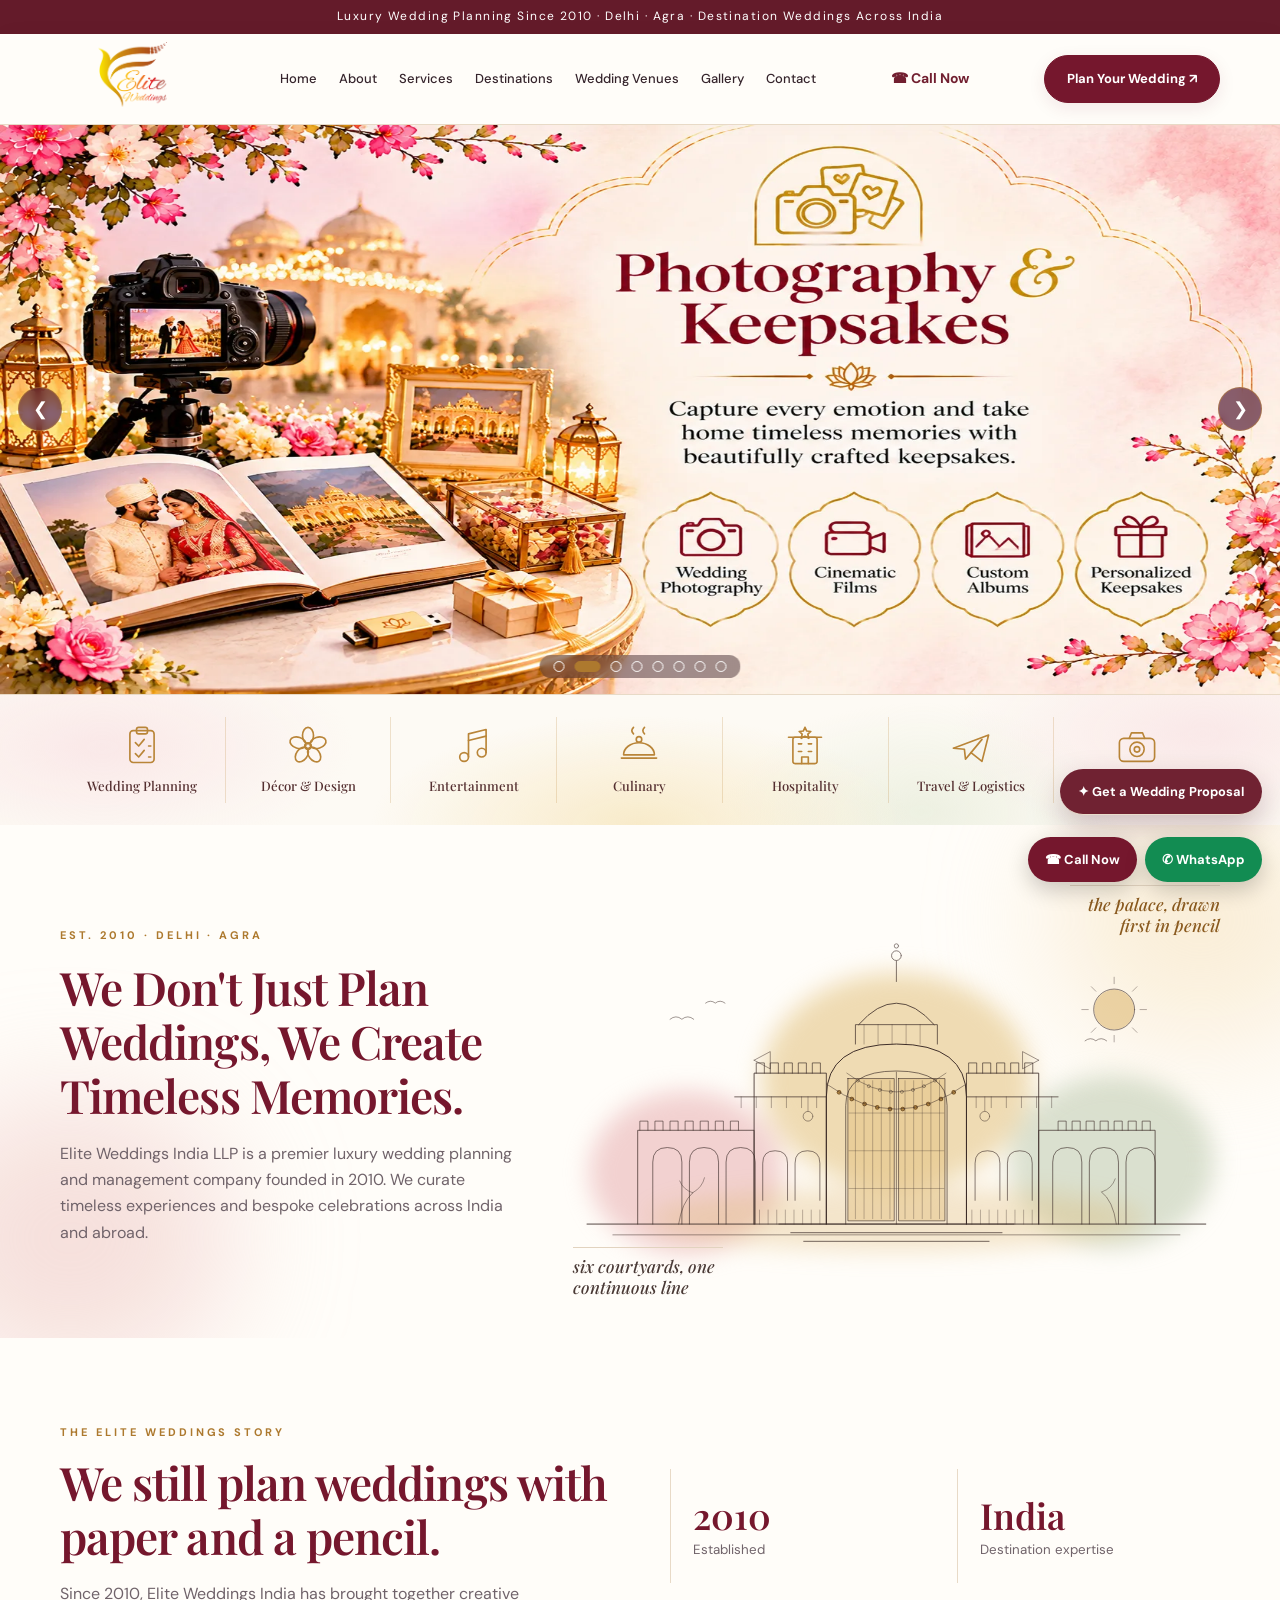
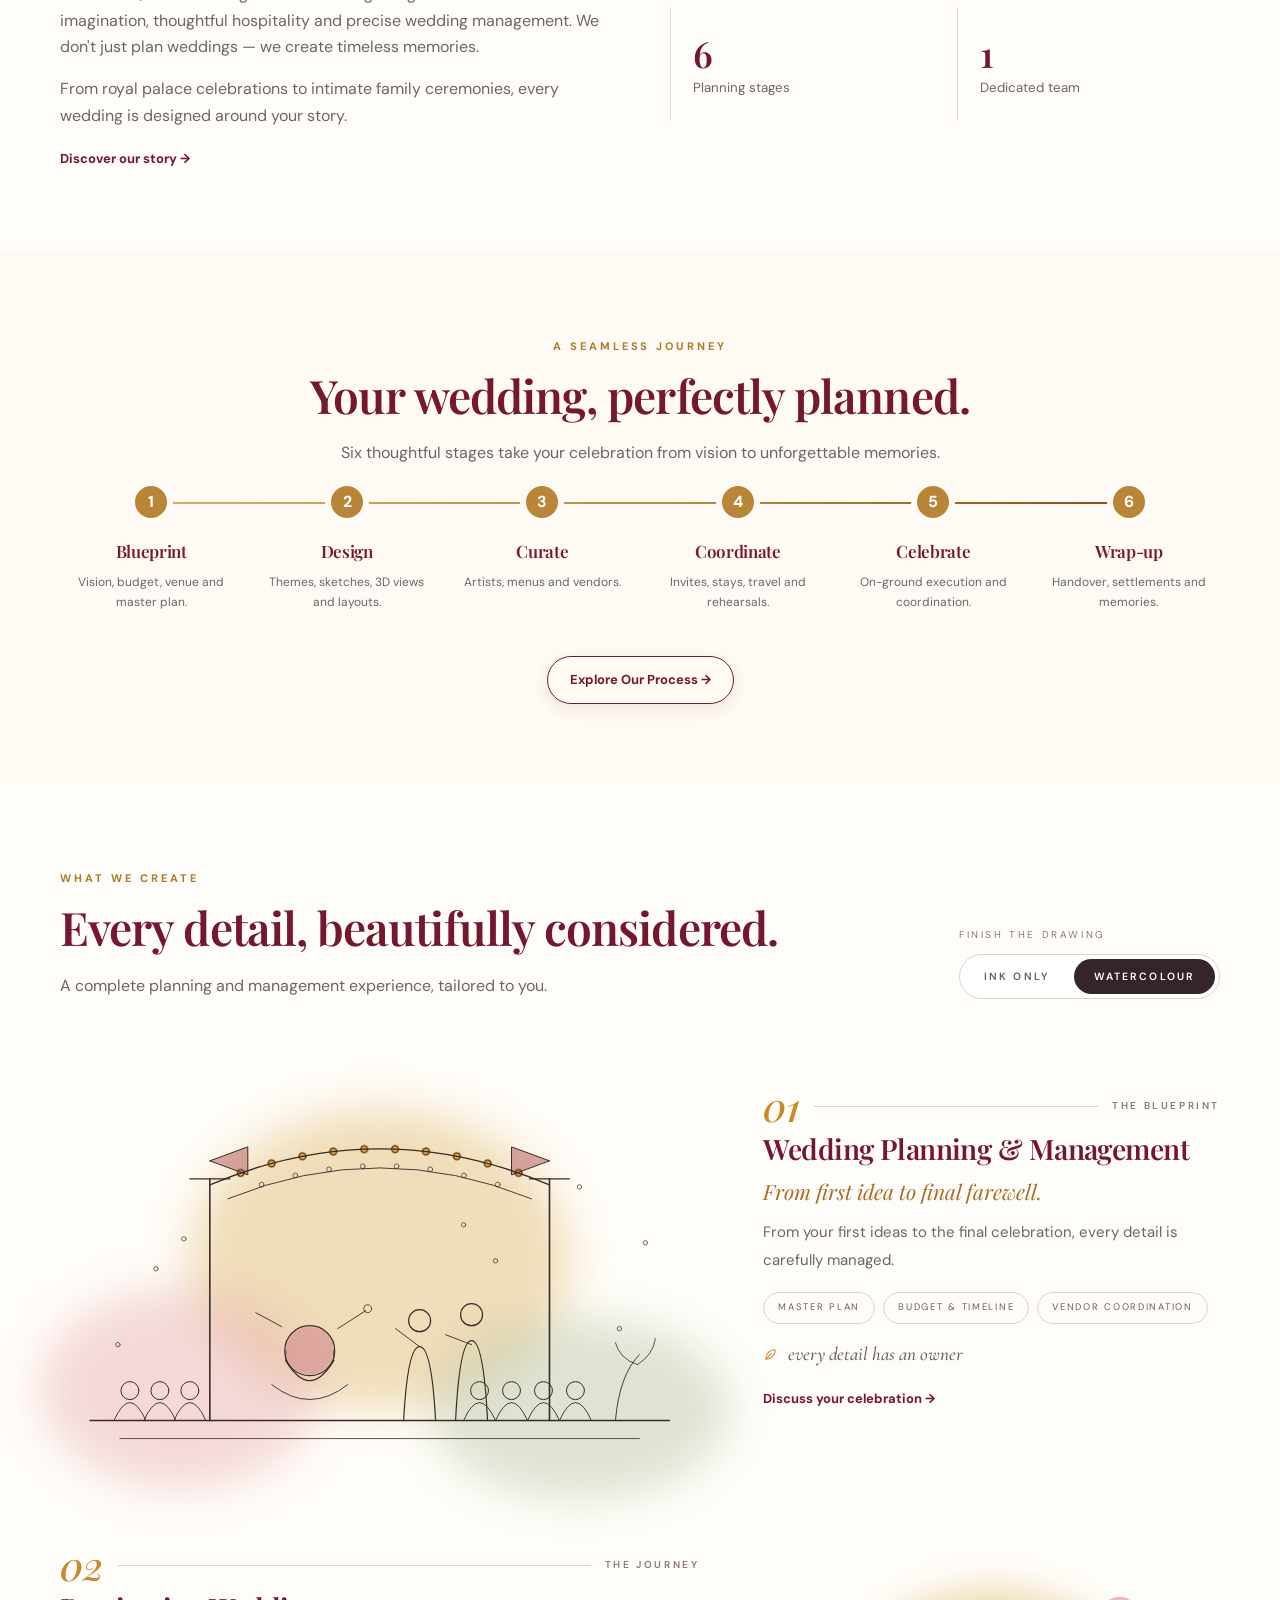
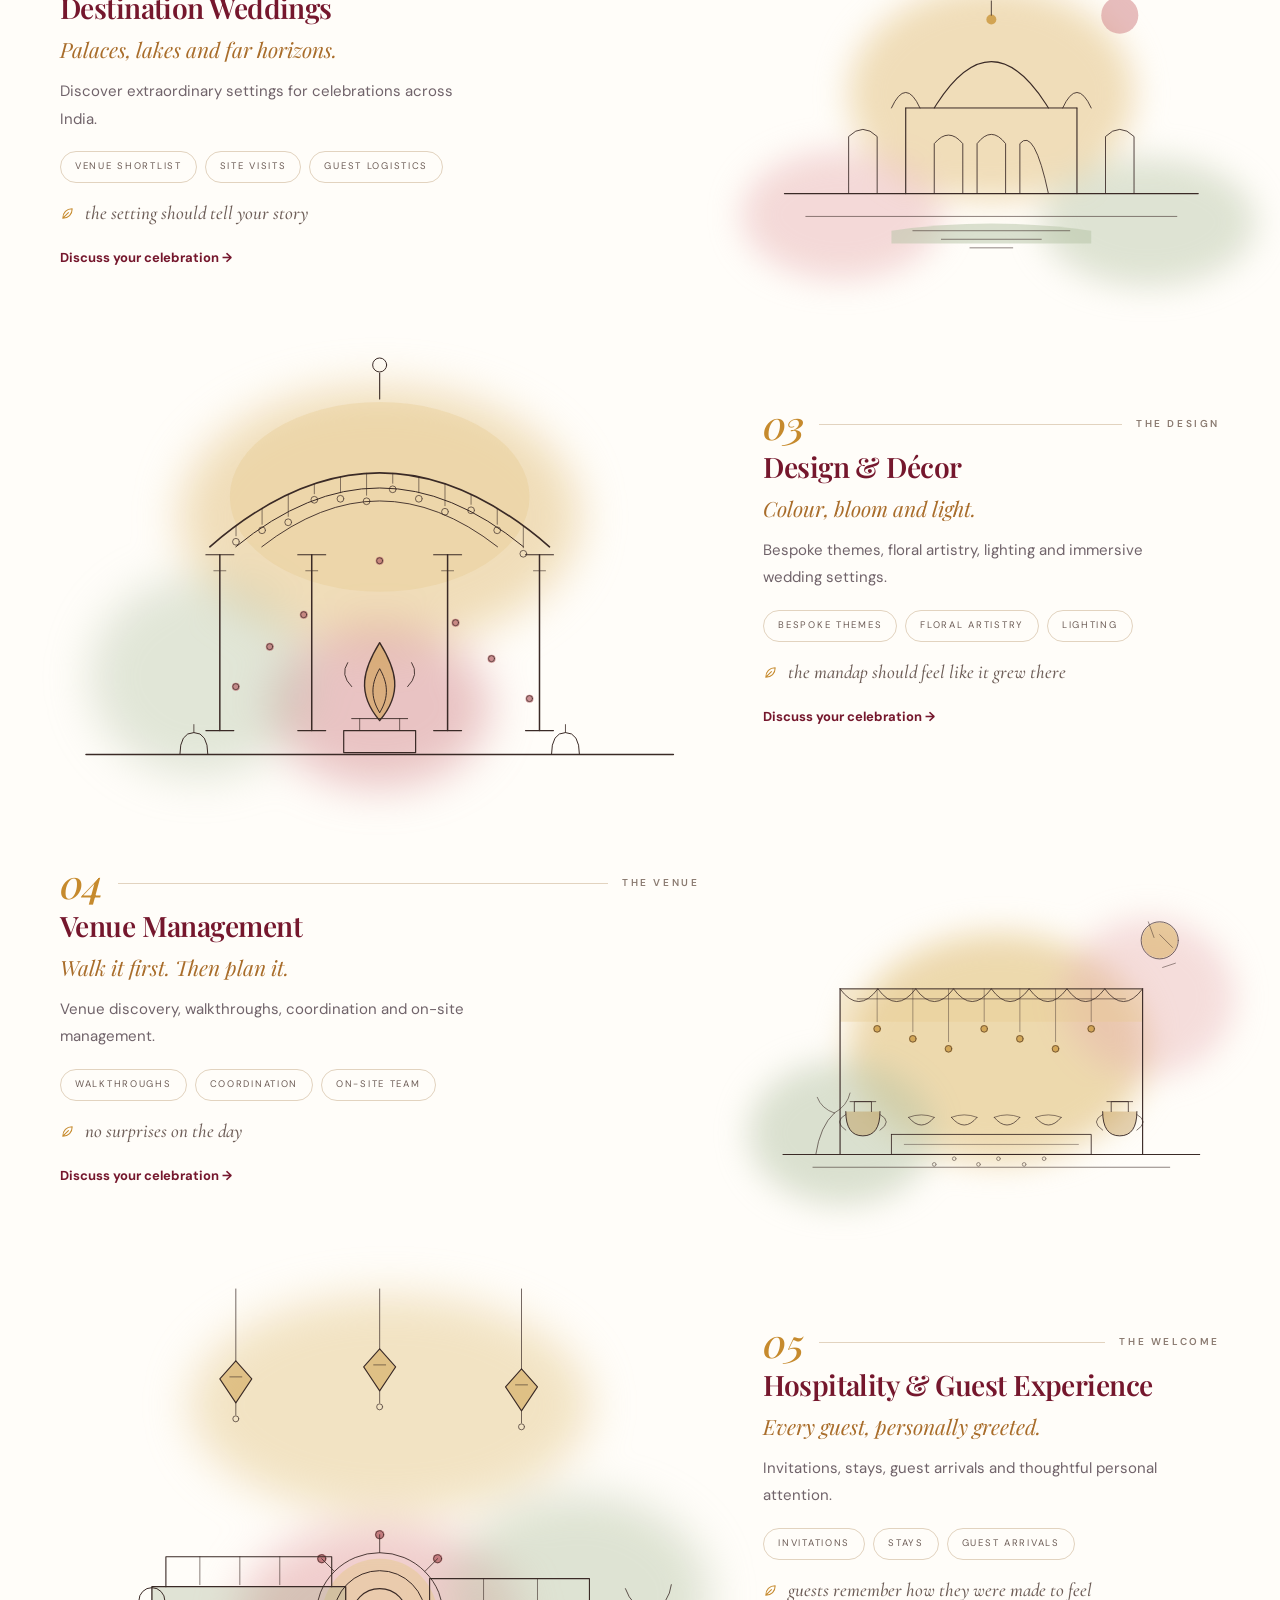
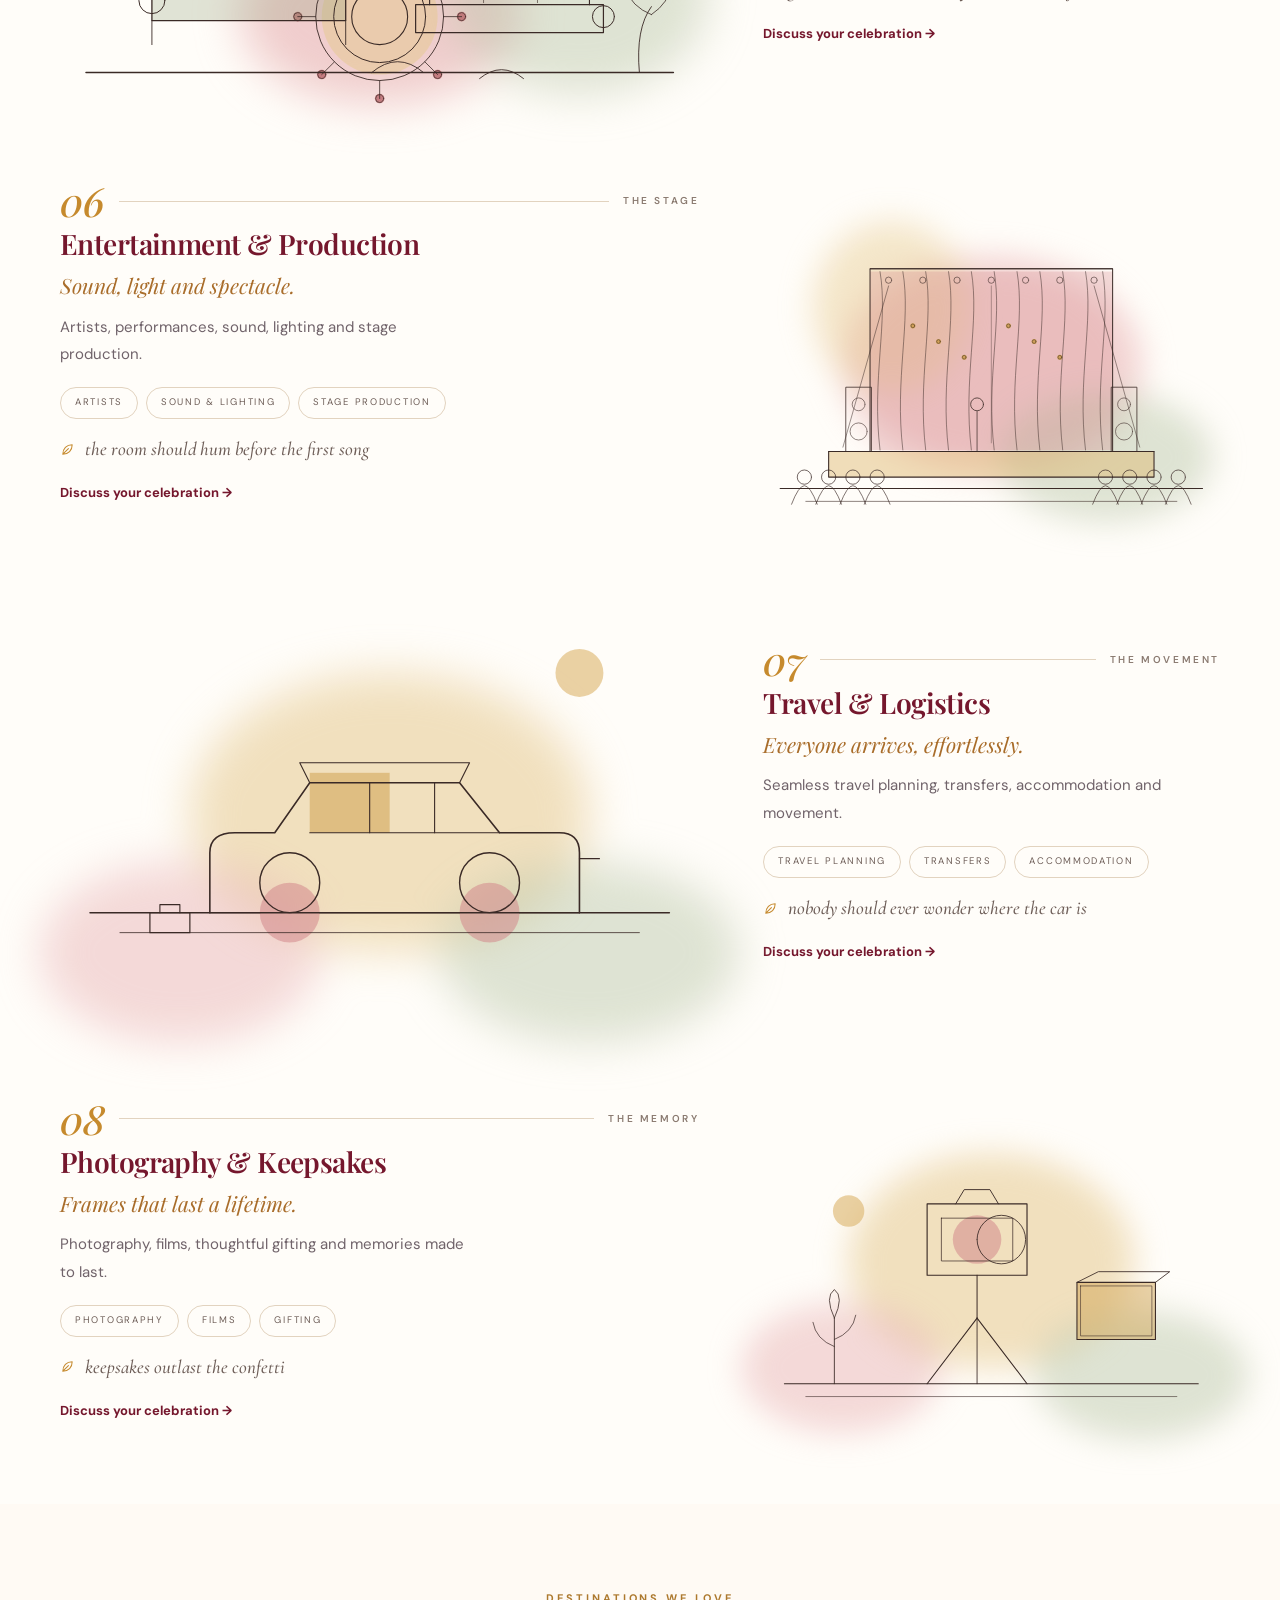
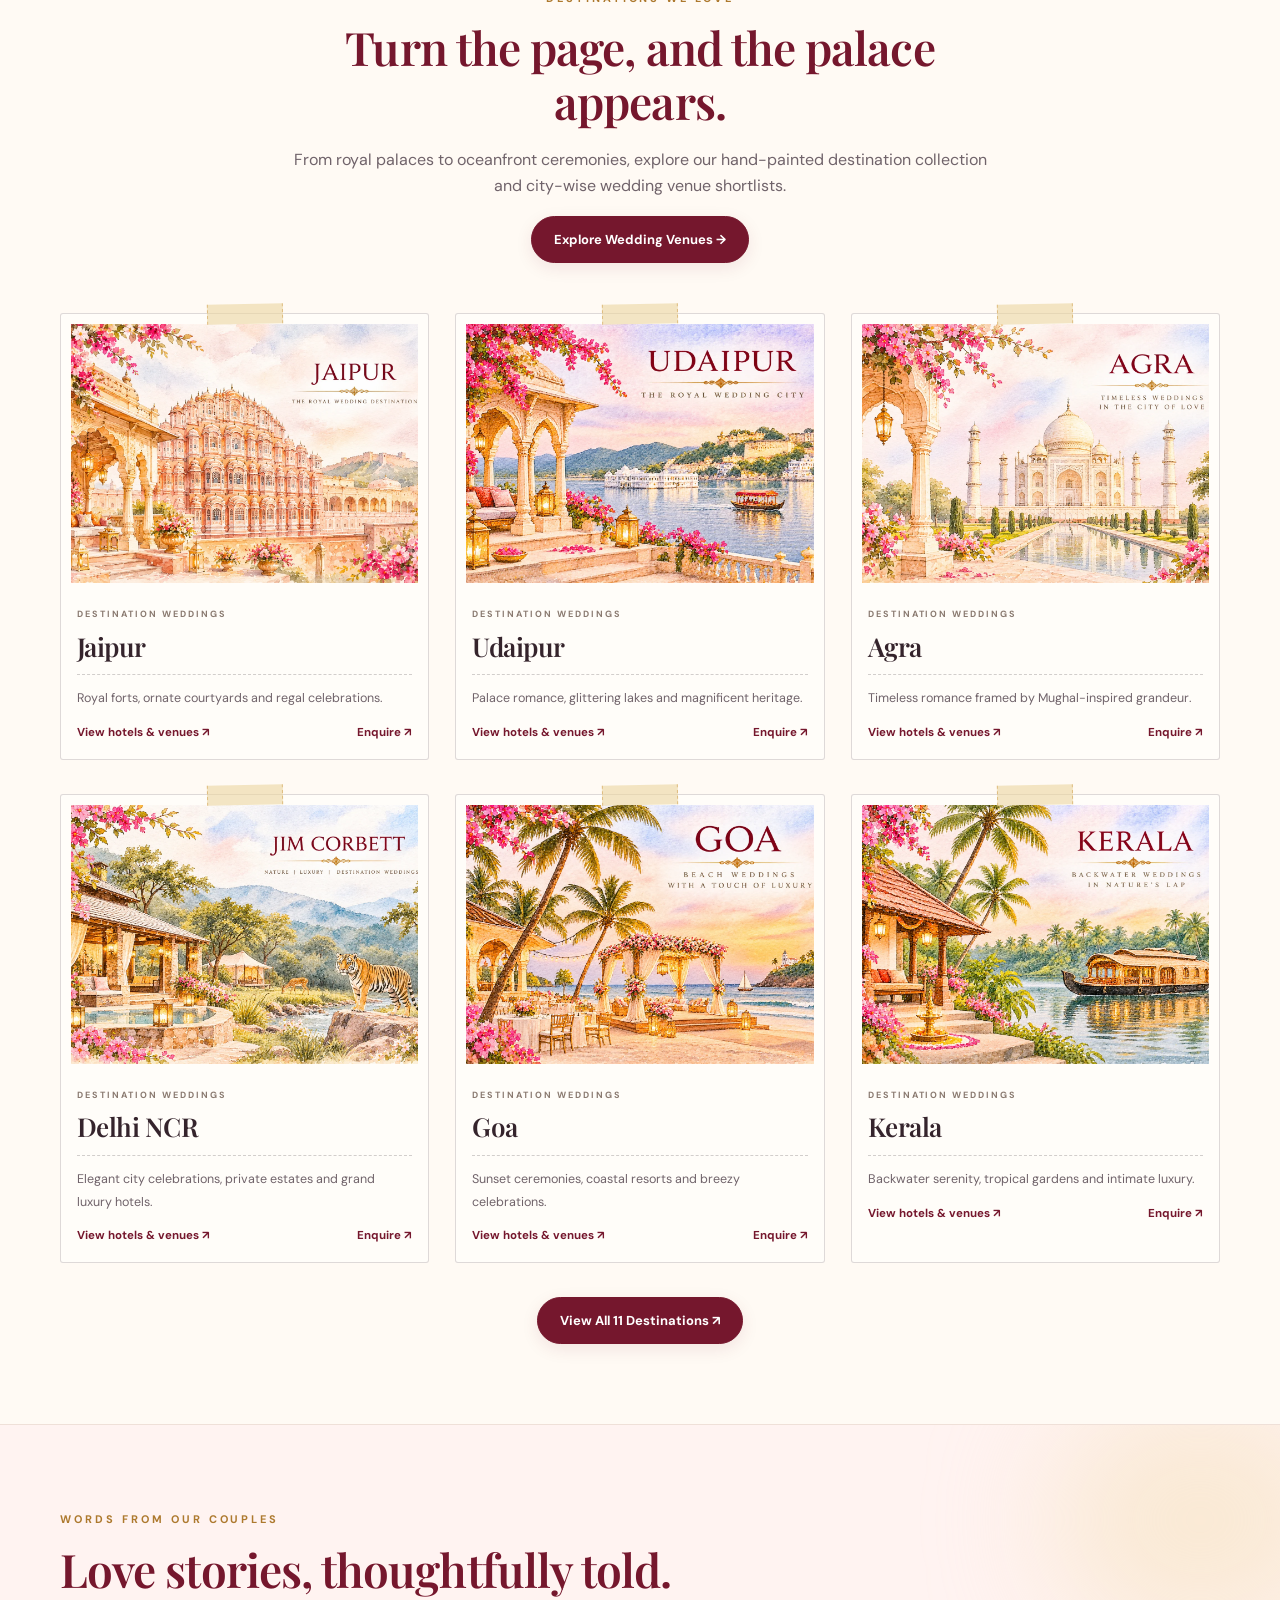
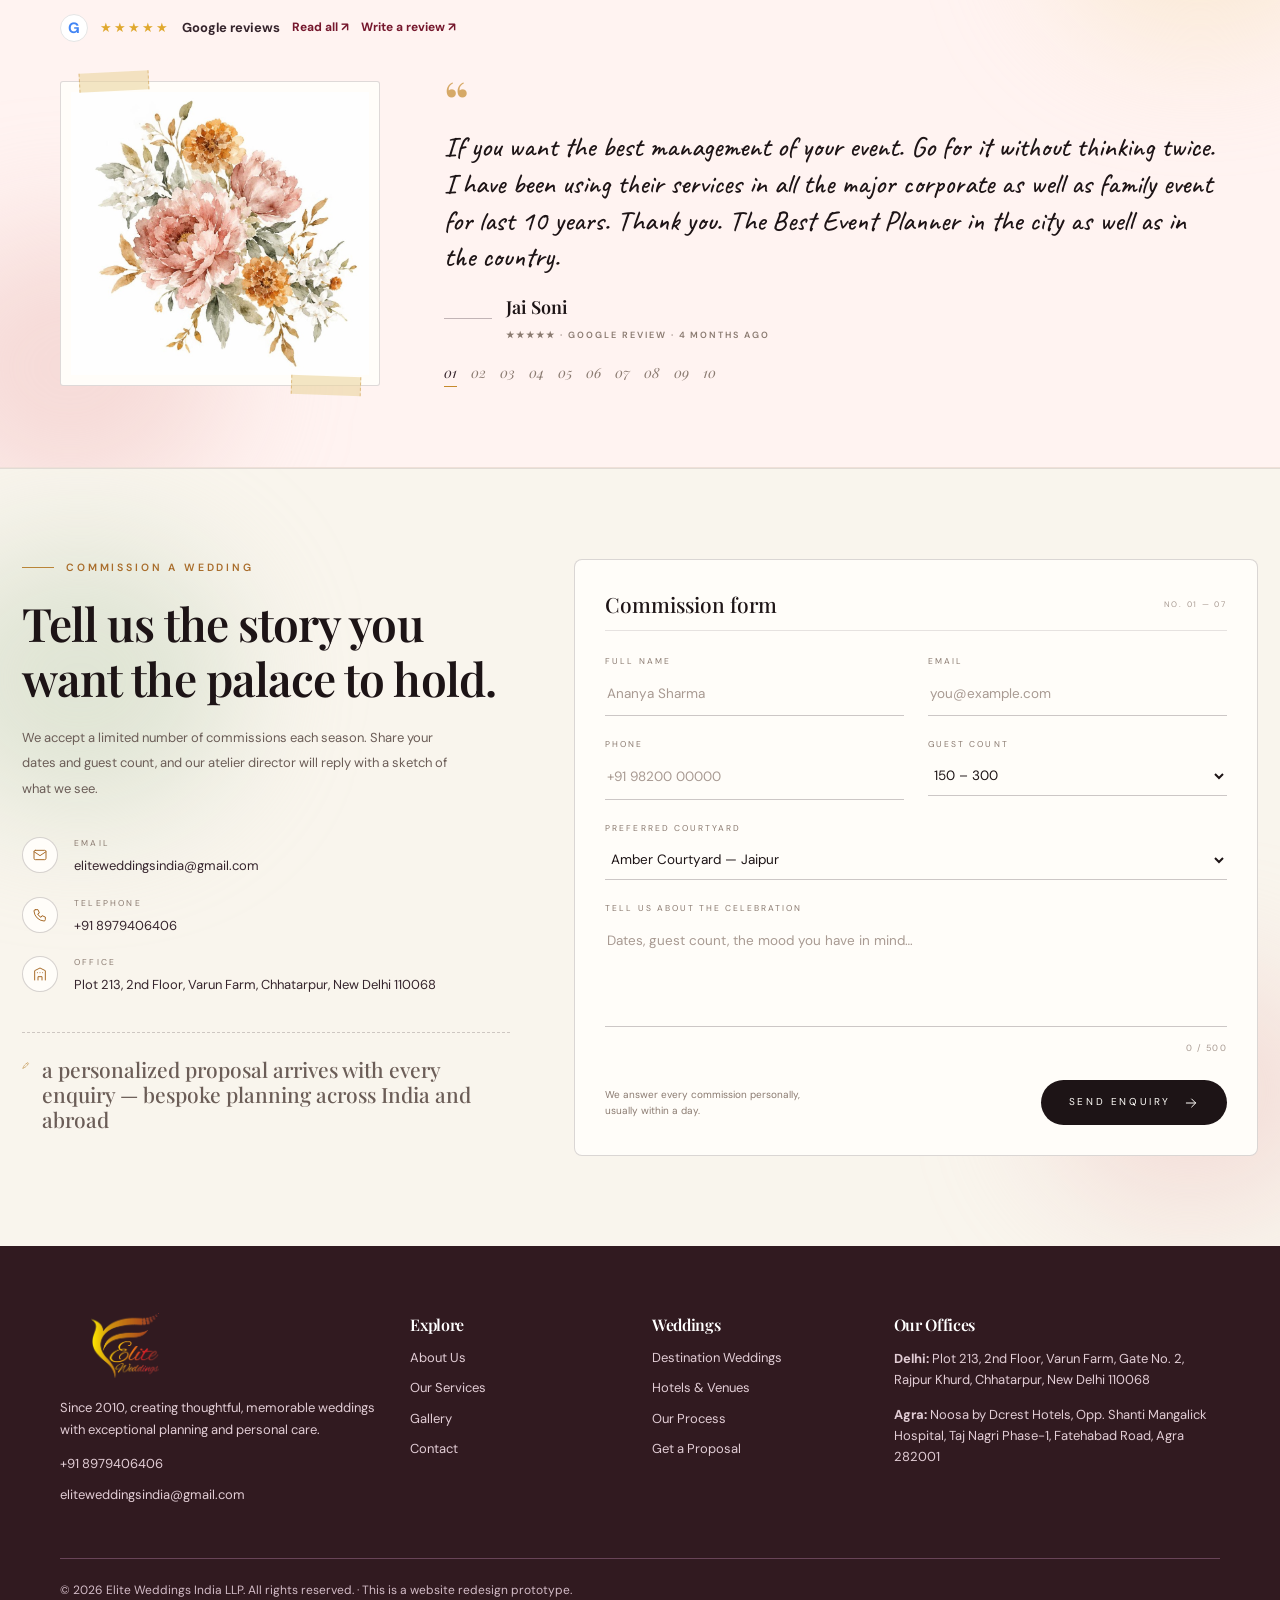
==== commit 6a5177a2: "Enable continuous auto slide with 3.5s interval and cache-busting" ====
--- a/index.html
+++ b/index.html
@@ -1,3 +1,3 @@
 <!DOCTYPE html>
 
-<html lang="en"><head><meta charset="utf-8"/><meta content="width=device-width,initial-scale=1" name="viewport"/><title>Luxury Wedding Planners &amp; Destination Weddings | Elite Weddings India</title><meta content="Luxury wedding planning and destination weddings in India." name="description"/><link href="https://fonts.googleapis.com/css2?family=Caveat:wght@500;600&display=swap" rel="stylesheet"/><link href="style.css?v=1793882601" rel="stylesheet"/><link href="assets/logo.png" rel="icon"/><meta content="#fffaf4" name="theme-color"/></head><body><div class="topbar">Luxury Wedding Planning Since 2010  ·  Delhi  ·  Agra  ·  Destination Weddings Across India</div><header class="nav"><div class="wrap navin"><a class="brand" href="index.html"><img alt="Elite Weddings India logo" src="assets/logo.png"/></a><nav class="links"><a href="index.html">Home</a><a href="about.html">About</a><a href="services.html">Services</a><a href="destinations.html">Destinations</a><a href="venues.html">Wedding Venues</a><a href="gallery.html">Gallery</a><a href="contact.html">Contact</a></nav><a class="navcall" href="tel:+918979406406">☎ Call Now</a><a class="btn" href="contact.html">Plan Your Wedding ↗</a><button aria-label="Open menu" class="menu">☰</button></div></header><section class="hero hero-luxury hero-slider-wrap"><div class="hero-slider" id="heroSlider" aria-roledescription="carousel" aria-label="Elite Weddings Banner Slider"><div class="hero-slides"><div class="hero-slide active" aria-hidden="false"><img src="assets/Banner%20(3).webp" alt="Elite Weddings Luxury Wedding Planning" width="1670" height="942" fetchpriority="high"/></div><div class="hero-slide" aria-hidden="true"><img src="assets/banner.webp" alt="Elite Weddings Luxury Wedding Celebration" width="1670" height="942" loading="lazy" decoding="async"/></div><div class="hero-slide" aria-hidden="true"><img src="assets/banner%20(1).webp" alt="Elite Weddings Destination Wedding Setup" width="1670" height="942" loading="lazy" decoding="async"/></div><div class="hero-slide" aria-hidden="true"><img src="assets/Banner%20(2).webp" alt="Elite Weddings Royal Wedding Decor" width="1670" height="942" loading="lazy" decoding="async"/></div><div class="hero-slide" aria-hidden="true"><img src="assets/Banner%20(4).webp" alt="Elite Weddings Bespoke Mandap Design" width="1670" height="942" loading="lazy" decoding="async"/></div><div class="hero-slide" aria-hidden="true"><img src="assets/Banner%20(5).webp" alt="Elite Weddings Palace Courtyard Wedding" width="1670" height="942" loading="lazy" decoding="async"/></div><div class="hero-slide" aria-hidden="true"><img src="assets/Banner%20(6).webp" alt="Elite Weddings Grand Floral Installation" width="1670" height="942" loading="lazy" decoding="async"/></div><div class="hero-slide" aria-hidden="true"><img src="assets/Banner%20(7).webp" alt="Elite Weddings Traditional Wedding Ceremony" width="1670" height="942" loading="lazy" decoding="async"/></div></div><button class="slider-arrow prev" type="button" aria-label="Previous slide">&#10094;</button><button class="slider-arrow next" type="button" aria-label="Next slide">&#10095;</button><div class="slider-dots" role="tablist" aria-label="Slide controls"><button class="slider-dot active" type="button" role="tab" aria-selected="true" aria-label="Slide 1"></button><button class="slider-dot" type="button" role="tab" aria-selected="false" aria-label="Slide 2"></button><button class="slider-dot" type="button" role="tab" aria-selected="false" aria-label="Slide 3"></button><button class="slider-dot" type="button" role="tab" aria-selected="false" aria-label="Slide 4"></button><button class="slider-dot" type="button" role="tab" aria-selected="false" aria-label="Slide 5"></button><button class="slider-dot" type="button" role="tab" aria-selected="false" aria-label="Slide 6"></button><button class="slider-dot" type="button" role="tab" aria-selected="false" aria-label="Slide 7"></button><button class="slider-dot" type="button" role="tab" aria-selected="false" aria-label="Slide 8"></button></div></div><div class="hero-banner" id="heroBanner" style="display:none !important;" aria-hidden="true"><svg class="bn-svg bn-d bn-sketch" viewBox="0 0 1672 941" xmlns="http://www.w3.org/2000/svg" role="img" aria-label="Elite Weddings planning and management: we plan every detail, you enjoy every moment"><defs><filter id="blur" x="-30%" y="-30%" width="160%" height="160%"><feGaussianBlur stdDeviation="28"/></filter><g id="bl"><ellipse class="bnk" cx="0" cy="-11" rx="8.5" ry="11.5" transform="rotate(0)" pathLength="1"/><ellipse class="bnk" cx="0" cy="-11" rx="8.5" ry="11.5" transform="rotate(72)" pathLength="1"/><ellipse class="bnk" cx="0" cy="-11" rx="8.5" ry="11.5" transform="rotate(144)" pathLength="1"/><ellipse class="bnk" cx="0" cy="-11" rx="8.5" ry="11.5" transform="rotate(216)" pathLength="1"/><ellipse class="bnk" cx="0" cy="-11" rx="8.5" ry="11.5" transform="rotate(288)" pathLength="1"/><circle class="bnk" r="3.4" pathLength="1"/></g><g id="br"><path class="bnk" style="--d:0.30s" pathLength="1" d="M-20 62 C80 78 190 44 300 96 S520 168 650 76" stroke-width="2"/><path class="bnk" style="--d:0.30s" pathLength="1" d="M110 62 C150 118 146 176 108 226"/><path class="bnk" style="--d:0.30s" pathLength="1" d="M300 96 C330 150 400 190 470 176"/><ellipse class="bnk" style="--d:0.30s" pathLength="1" cx="100" cy="52" rx="6" ry="13" transform="rotate(-30 90 66)"/><ellipse class="bnk" style="--d:0.30s" pathLength="1" cx="220" cy="46" rx="6" ry="13" transform="rotate(-30 210 60)"/><ellipse class="bnk" style="--d:0.30s" pathLength="1" cx="340" cy="94" rx="6" ry="13" transform="rotate(-30 330 108)"/><ellipse class="bnk" style="--d:0.30s" pathLength="1" cx="460" cy="138" rx="6" ry="13" transform="rotate(-30 450 152)"/><ellipse class="bnk" style="--d:0.30s" pathLength="1" cx="570" cy="124" rx="6" ry="13" transform="rotate(-30 560 138)"/><ellipse class="bnk" style="--d:0.30s" pathLength="1" cx="140" cy="116" rx="6" ry="13" transform="rotate(-30 130 130)"/><use href="#bl" transform="translate(60 62) scale(1.3)"/><use href="#bl" transform="translate(255 74) scale(1.5)"/><use href="#bl" transform="translate(470 152) scale(1.5)"/><use href="#bl" transform="translate(620 92) scale(1.2)"/><use href="#bl" transform="translate(140 170) scale(1.1)"/></g><g id="sc"><g transform="translate(210 862) scale(0.5)" fill="#f8e3b6" stroke="#dfae5c" stroke-width="2.2"><rect class="bnk" style="--d:0.90s" pathLength="1" x="-90" y="-120" width="180" height="120"/><rect class="bnk" style="--d:0.90s" pathLength="1" x="-70" y="-150" width="140" height="30"/><path class="bnk" style="--d:0.90s" pathLength="1" d="M-55 -150 Q0 -230 55 -150 Z"/><path class="bnk" style="--d:0.90s" pathLength="1" d="M0 -222 V-250" stroke-width="3"/><circle class="bnk" style="--d:0.90s" pathLength="1" cx="0" cy="-252" r="5"/><path class="bnk" style="--d:0.90s" pathLength="1" d="M-60 -150 V-175 Q-48 -200 -36 -175 V-150" /><path class="bnk" style="--d:0.90s" pathLength="1" d="M36 -150 V-175 Q48 -200 60 -175 V-150"/><path class="bnk" style="--d:0.90s" pathLength="1" d="M-80 0 V-52 Q-66 -82 -52 -52 V0" fill="#e9b867" fill-opacity=".55"/><path class="bnk" style="--d:0.90s" pathLength="1" d="M-36 0 V-52 Q-22 -82 -8 -52 V0" fill="#e9b867" fill-opacity=".55"/><path class="bnk" style="--d:0.90s" pathLength="1" d="M8 0 V-52 Q22 -82 36 -52 V0" fill="#e9b867" fill-opacity=".55"/><path class="bnk" style="--d:0.90s" pathLength="1" d="M52 0 V-52 Q66 -82 80 -52 V0" fill="#e9b867" fill-opacity=".55"/><rect class="bnk" style="--d:0.90s" pathLength="1" x="-130" y="-70" width="40" height="70"/><rect class="bnk" style="--d:0.90s" pathLength="1" x="90" y="-70" width="40" height="70"/><path class="bnk" style="--d:0.90s" pathLength="1" d="M-124 0 V-40 Q-110 -58 -96 -40 V0" fill="#e9b867" fill-opacity=".55"/><path class="bnk" style="--d:0.90s" pathLength="1" d="M96 0 V-40 Q110 -58 124 -40 V0" fill="#e9b867" fill-opacity=".55"/></g><g transform="translate(360 872) scale(0.34)" fill="#f8e3b6" stroke="#dfae5c" stroke-width="2.2"><rect class="bnk" style="--d:0.90s" pathLength="1" x="-90" y="-120" width="180" height="120"/><rect class="bnk" style="--d:0.90s" pathLength="1" x="-70" y="-150" width="140" height="30"/><path class="bnk" style="--d:0.90s" pathLength="1" d="M-55 -150 Q0 -230 55 -150 Z"/><path class="bnk" style="--d:0.90s" pathLength="1" d="M0 -222 V-250" stroke-width="3"/><circle class="bnk" style="--d:0.90s" pathLength="1" cx="0" cy="-252" r="5"/><path class="bnk" style="--d:0.90s" pathLength="1" d="M-60 -150 V-175 Q-48 -200 -36 -175 V-150" /><path class="bnk" style="--d:0.90s" pathLength="1" d="M36 -150 V-175 Q48 -200 60 -175 V-150"/><path class="bnk" style="--d:0.90s" pathLength="1" d="M-80 0 V-52 Q-66 -82 -52 -52 V0" fill="#e9b867" fill-opacity=".55"/><path class="bnk" style="--d:0.90s" pathLength="1" d="M-36 0 V-52 Q-22 -82 -8 -52 V0" fill="#e9b867" fill-opacity=".55"/><path class="bnk" style="--d:0.90s" pathLength="1" d="M8 0 V-52 Q22 -82 36 -52 V0" fill="#e9b867" fill-opacity=".55"/><path class="bnk" style="--d:0.90s" pathLength="1" d="M52 0 V-52 Q66 -82 80 -52 V0" fill="#e9b867" fill-opacity=".55"/><rect class="bnk" style="--d:0.90s" pathLength="1" x="-130" y="-70" width="40" height="70"/><rect class="bnk" style="--d:0.90s" pathLength="1" x="90" y="-70" width="40" height="70"/><path class="bnk" style="--d:0.90s" pathLength="1" d="M-124 0 V-40 Q-110 -58 -96 -40 V0" fill="#e9b867" fill-opacity=".55"/><path class="bnk" style="--d:0.90s" pathLength="1" d="M96 0 V-40 Q110 -58 124 -40 V0" fill="#e9b867" fill-opacity=".55"/></g><g transform="translate(70 880) scale(1)"><path class="bnk" style="--d:0.90s" pathLength="1" d="M0 0 V-40"/><ellipse class="bnk" style="--d:0.90s" pathLength="1" cx="0" cy="-68" rx="16" ry="30"/></g><g transform="translate(100 884) scale(0.8)"><path class="bnk" style="--d:0.90s" pathLength="1" d="M0 0 V-40"/><ellipse class="bnk" style="--d:0.90s" pathLength="1" cx="0" cy="-68" rx="16" ry="30"/></g><g transform="translate(470 880) scale(0.8)"><path class="bnk" style="--d:0.90s" pathLength="1" d="M0 0 V-40"/><ellipse class="bnk" style="--d:0.90s" pathLength="1" cx="0" cy="-68" rx="16" ry="30"/></g></g></defs><rect width="1672" height="941" fill="#fdfaf4"/><g class="wash" filter="url(#blur)"><ellipse cx="836" cy="540" rx="330" ry="230" fill="#f5e3b4" fill-opacity="0.7"/><ellipse cx="140" cy="330" rx="110" ry="80" fill="#f6cfd6" fill-opacity="0.6"/><ellipse cx="130" cy="500" rx="110" ry="80" fill="#f6cfd6" fill-opacity="0.5"/><ellipse cx="110" cy="670" rx="110" ry="80" fill="#f8d9cf" fill-opacity="0.55"/><ellipse cx="1330" cy="330" rx="110" ry="80" fill="#f6cfd6" fill-opacity="0.6"/><ellipse cx="1330" cy="500" rx="110" ry="80" fill="#f6d8ce" fill-opacity="0.5"/><ellipse cx="1330" cy="670" rx="110" ry="80" fill="#f6cfd6" fill-opacity="0.55"/><ellipse cx="700" cy="830" rx="110" ry="80" fill="#f8d9cf" fill-opacity="0.5"/><ellipse cx="250" cy="850" rx="220" ry="60" fill="#dfe8d1" fill-opacity="0.7"/><ellipse cx="1420" cy="850" rx="220" ry="60" fill="#dfe8d1" fill-opacity="0.7"/><ellipse cx="836" cy="905" rx="520" ry="50" fill="#e6eef0" fill-opacity="0.7"/><ellipse cx="80" cy="80" rx="130" ry="70" fill="#f7d3da" fill-opacity="0.6"/><ellipse cx="1590" cy="80" rx="130" ry="70" fill="#f7d3da" fill-opacity="0.6"/></g><g class="ink"><g transform="translate(-6 -10) scale(.62)"><use href="#br"/></g><g transform="translate(1678 -10) scale(-.62 .62)"><use href="#br"/></g><use href="#sc"/><use href="#sc" transform="translate(1672 0) scale(-1 1)"/><path class="bnk" style="--d:1.00s" pathLength="1" d="M0 884 H1672" opacity=".5"/><path class="bnk" style="--d:1.00s" pathLength="1" d="M60 902 h120 M220 912 h160 M1290 912 h160 M1500 902 h120 M520 920 h630" opacity=".4"/><path class="bnk" style="--d:0.20s" pathLength="1" d="M440 43 H560 M1112 43 H1232"/><g text-anchor="middle"><text x="836" y="52" font-family="Playfair Display,Georgia,serif" font-weight="500" font-size="27" letter-spacing="7" fill="#5b2a1a">PLANNING &amp; MANAGEMENT</text><text x="836" y="128" font-family="Playfair Display,Georgia,serif" font-weight="700" font-size="70" fill="#5b2412">We Plan Every Detail.</text><text x="836" y="192" font-family="Playfair Display,Georgia,serif" font-weight="600" font-style="italic" font-size="64" fill="#d9951a">You Enjoy Every Moment.</text><text x="836" y="245" font-family="Playfair Display,Georgia,serif" font-size="24" fill="#2d2323">A complete wedding planning experience, thoughtfully managed</text><text x="836" y="273" font-family="Playfair Display,Georgia,serif" font-size="24" fill="#2d2323">from concept to celebration.</text></g><g transform="translate(0 12)"><path class="bnk" style="--d:0.80s" pathLength="1" d="M600 742 H1072"/><path class="bnk" style="--d:0.80s" pathLength="1" d="M628 724 H1044"/><path class="bnk" style="--d:0.80s" pathLength="1" d="M652 706 H1020"/><path class="bnk" style="--d:0.80s" pathLength="1" d="M676 688 H996"/><path class="bnk" style="--d:0.80s" pathLength="1" d="M682 688 V470 M712 688 V470 M960 688 V470 M990 688 V470"/><path class="bnk" style="--d:0.80s" pathLength="1" d="M672 470 H722 M672 478 H722 M950 470 H1000 M950 478 H1000"/><path class="bnk" style="--d:0.80s" pathLength="1" d="M672 688 H722 M950 688 H1000"/><path class="bnk" style="--d:0.80s" pathLength="1" d="M640 448 H1032 M650 438 H1022 M660 400 V438 M1012 400 V438 M660 400 H1012"/><path class="bnk" style="--d:0.80s" pathLength="1" d="M720 400 C720 336 780 300 836 300 C892 300 952 336 952 400"/><path class="bnk" style="--d:0.80s" pathLength="1" d="M746 400 C746 350 790 322 836 322 C882 322 926 350 926 400"/><path class="bnk" style="--d:0.80s" pathLength="1" d="M836 300 V288"/><path class="bnk" style="--d:0.80s" pathLength="1" d="M836 440 V462"/><path class="bnk" style="--d:0.80s" pathLength="1" d="M826 462 H846 V490 H826 Z"/><path class="bnk" style="--d:0.80s" pathLength="1" d="M830 490 l6 10 l6 -10"/><path class="bnk" style="--d:0.80s" pathLength="1" d="M690 452 Q760 500 836 430 Q912 500 982 452"/><path class="bnk" style="--d:0.80s" pathLength="1" d="M722 470 Q756 560 742 640"/><path class="bnk" style="--d:0.80s" pathLength="1" d="M950 470 Q916 560 930 640"/><path class="bnk" style="--d:0.80s" pathLength="1" d="M520 700 V610 Q520 570 560 570 Q600 570 600 610 V700"/><path class="bnk" style="--d:0.80s" pathLength="1" d="M530 570 Q560 530 590 570 M560 530 V518"/><path class="bnk" style="--d:0.80s" pathLength="1" d="M1072 700 V610 Q1072 570 1112 570 Q1152 570 1152 610 V700"/><path class="bnk" style="--d:0.80s" pathLength="1" d="M1082 570 Q1112 530 1142 570 M1112 530 V518"/><path class="bnk" style="--d:0.80s" pathLength="1" d="M548 700 V630 Q560 610 572 630 V700"/><path class="bnk" style="--d:0.80s" pathLength="1" d="M1100 700 V630 Q1112 610 1124 630 V700"/><circle class="bnk" style="--d:1.00s" pathLength="1" cx="836" cy="282" r="5"/><path class="bnk" style="--d:1.00s" pathLength="1" d="M606 718 q-4 -16 -2 -34 h50 q2 18 -2 34 z M1018 718 q-4 -16 -2 -34 h50 q2 18 -2 34 z" transform="translate(0 -4)"/><use href="#bl" transform="translate(760 476) scale(0.9)"/><use href="#bl" transform="translate(836 436) scale(1.1)"/><use href="#bl" transform="translate(912 476) scale(0.9)"/><use href="#bl" transform="translate(634 636) scale(1.0)"/><use href="#bl" transform="translate(1038 636) scale(1.0)"/><use href="#bl" transform="translate(700 452) scale(0.7)"/><use href="#bl" transform="translate(972 452) scale(0.7)"/><g transform="translate(468 704) scale(0.9)"><path class="bnk" style="--d:0.90s" pathLength="1" d="M0 0 V-40"/><ellipse class="bnk" style="--d:0.90s" pathLength="1" cx="0" cy="-68" rx="16" ry="30"/></g><g transform="translate(496 712) scale(0.9)"><path class="bnk" style="--d:0.90s" pathLength="1" d="M0 0 V-40"/><ellipse class="bnk" style="--d:0.90s" pathLength="1" cx="0" cy="-68" rx="16" ry="30"/></g><g transform="translate(1204 704) scale(0.9)"><path class="bnk" style="--d:0.90s" pathLength="1" d="M0 0 V-40"/><ellipse class="bnk" style="--d:0.90s" pathLength="1" cx="0" cy="-68" rx="16" ry="30"/></g><g transform="translate(1176 712) scale(0.9)"><path class="bnk" style="--d:0.90s" pathLength="1" d="M0 0 V-40"/><ellipse class="bnk" style="--d:0.90s" pathLength="1" cx="0" cy="-68" rx="16" ry="30"/></g></g><image class="lg" href="assets/logo.png" x="756" y="514" width="160" height="84" preserveAspectRatio="xMidYMid meet"/><g class="lgt" text-anchor="middle" font-family="Playfair Display,Georgia,serif" font-weight="700" fill="#8d1138" font-size="23"><text x="836" y="662">PLANNING &amp;</text><text x="836" y="686">MANAGEMENT</text></g><path class="bnk" style="--d:0.50s" pathLength="1" d="M72 388 V338.0 A70.0 70.0 0 0 1 212 338.0 V388 Z"/><g transform="translate(84 290) scale(1.15)"><rect class="bnk" style="--d:0.65s" pathLength="1" x="22" y="12" width="52" height="68" rx="6"/><rect class="bnk" style="--d:0.65s" pathLength="1" x="36" y="5" width="24" height="12" rx="3"/><path class="bnk" style="--d:0.65s" pathLength="1" d="M32 34 l4 4 l7 -8 M52 34 H66"/><path class="bnk" style="--d:0.65s" pathLength="1" d="M32 50 l4 4 l7 -8 M52 50 H66"/><path class="bnk" style="--d:0.65s" pathLength="1" d="M32 66 l4 4 l7 -8 M52 66 H66"/></g><text x="228" y="305" font-family="Playfair Display,Georgia,serif" font-weight="700" font-size="25" fill="#8d1138">DETAILING &</text><text x="228" y="332" font-family="Playfair Display,Georgia,serif" font-weight="700" font-size="25" fill="#8d1138">MASTER PLAN</text><text x="228" y="365" font-family="DM Sans,sans-serif" font-size="17" fill="#4a3a36">Timelines • Checklists • Execution</text><path class="bnk" style="--d:0.68s" pathLength="1" d="M62 554 V502.0 A70.0 70.0 0 0 1 202 502.0 V554 Z"/><g transform="translate(74 455) scale(1.15)"><rect class="bnk" style="--d:0.83s" pathLength="1" x="10" y="28" width="78" height="50" rx="8"/><path class="bnk" style="--d:0.83s" pathLength="1" d="M32 28 L38 17 H60 L66 28"/><circle class="bnk" style="--d:0.83s" pathLength="1" cx="49" cy="53" r="17"/><circle class="bnk" style="--d:0.83s" pathLength="1" cx="49" cy="53" r="9"/><path class="bnk" style="--d:0.83s" pathLength="1" d="M72 35 h8"/></g><text x="221" y="477" font-family="Playfair Display,Georgia,serif" font-weight="700" font-size="25" fill="#8d1138">MEDIA &</text><text x="221" y="504" font-family="Playfair Display,Georgia,serif" font-weight="700" font-size="25" fill="#8d1138">KEEPSAKES</text><text x="221" y="537" font-family="DM Sans,sans-serif" font-size="17" fill="#4a3a36">Photography • Cinematography</text><text x="221" y="559" font-family="DM Sans,sans-serif" font-size="17" fill="#4a3a36">Return Gifts</text><path class="bnk" style="--d:0.86s" pathLength="1" d="M48 734 V679.0 A73.0 73.0 0 0 1 194 679.0 V734 Z"/><g transform="translate(64 632) scale(1.15)"><path class="bnk" style="--d:1.01s" pathLength="1" d="M26 12 Q48 82 70 12"/><path class="bnk" style="--d:1.01s" pathLength="1" d="M40 12 Q48 24 56 12"/><path class="bnk" style="--d:1.01s" pathLength="1" d="M48 56 l7 9 l-7 11 l-7 -11 z"/><circle class="bnk" style="--d:1.01s" pathLength="1" cx="48" cy="46" r="2"/></g><text x="211" y="646" font-family="Playfair Display,Georgia,serif" font-weight="700" font-size="25" fill="#8d1138">COUPLE</text><text x="211" y="673" font-family="Playfair Display,Georgia,serif" font-weight="700" font-size="25" fill="#8d1138">CONCIERGE</text><text x="211" y="706" font-family="DM Sans,sans-serif" font-size="17" fill="#4a3a36">Styling • Jewelry</text><text x="211" y="728" font-family="DM Sans,sans-serif" font-size="17" fill="#4a3a36">Pre-Wedding</text><path class="bnk" style="--d:1.04s" pathLength="1" d="M1243 388 V342.0 A74.0 74.0 0 0 1 1391 342.0 V388 Z"/><g transform="translate(1260 290) scale(1.15)"><path class="bnk" style="--d:1.19s" pathLength="1" d="M16 50 C14 24 52 12 70 28 C84 42 70 52 60 52 C52 52 54 62 46 66 C34 72 17 68 16 50 Z"/><circle class="bnk" style="--d:1.19s" pathLength="1" cx="32" cy="38" r="4"/><circle class="bnk" style="--d:1.19s" pathLength="1" cx="46" cy="29" r="4"/><circle class="bnk" style="--d:1.19s" pathLength="1" cx="59" cy="34" r="4"/><circle class="bnk" style="--d:1.19s" pathLength="1" cx="30" cy="53" r="4"/><path class="bnk" style="--d:1.19s" pathLength="1" d="M60 72 L88 14 M84 22 l6 4"/></g><text x="1404" y="305" font-family="Playfair Display,Georgia,serif" font-weight="700" font-size="25" fill="#8d1138">DESIGN &</text><text x="1404" y="332" font-family="Playfair Display,Georgia,serif" font-weight="700" font-size="25" fill="#8d1138">AESTHETICS</text><text x="1404" y="365" font-family="DM Sans,sans-serif" font-size="17" fill="#4a3a36">Mood Boards • Sketching</text><text x="1404" y="387" font-family="DM Sans,sans-serif" font-size="17" fill="#4a3a36">3D Renders</text><path class="bnk" style="--d:1.22s" pathLength="1" d="M1243 554 V506.0 A74.0 74.0 0 0 1 1391 506.0 V554 Z"/><g transform="translate(1260 455) scale(1.15)"><path class="bnk" style="--d:1.37s" pathLength="1" d="M12 24 Q48 -4 84 24 V76 H12 Z"/><path class="bnk" style="--d:1.37s" pathLength="1" d="M12 24 Q32 52 26 76 M84 24 Q64 52 70 76"/><rect class="bnk" style="--d:1.37s" pathLength="1" x="36" y="54" width="26" height="14" rx="3"/><path class="bnk" style="--d:1.37s" pathLength="1" d="M36 54 V48 H62 V54"/></g><text x="1409" y="477" font-family="Playfair Display,Georgia,serif" font-weight="700" font-size="25" fill="#8d1138">ENTERTAINMENT</text><text x="1409" y="504" font-family="Playfair Display,Georgia,serif" font-weight="700" font-size="25" fill="#8d1138">&amp; PRODUCTION</text><text x="1409" y="537" font-family="DM Sans,sans-serif" font-size="17" fill="#4a3a36">Artists • Stage • Sound &amp; Lights</text><path class="bnk" style="--d:1.40s" pathLength="1" d="M1255 736 V677.0 A71.0 71.0 0 0 1 1397 677.0 V736 Z"/><g transform="translate(1268 633) scale(1.15)"><rect class="bnk" style="--d:1.55s" pathLength="1" x="24" y="24" width="52" height="56" rx="2"/><path class="bnk" style="--d:1.55s" pathLength="1" d="M18 24 H82"/><rect class="bnk" style="--d:1.55s" pathLength="1" x="34" y="34" width="8" height="9"/><rect class="bnk" style="--d:1.55s" pathLength="1" x="48" y="34" width="8" height="9"/><rect class="bnk" style="--d:1.55s" pathLength="1" x="62" y="34" width="8" height="9"/><rect class="bnk" style="--d:1.55s" pathLength="1" x="34" y="50" width="8" height="9"/><rect class="bnk" style="--d:1.55s" pathLength="1" x="48" y="50" width="8" height="9"/><rect class="bnk" style="--d:1.55s" pathLength="1" x="62" y="50" width="8" height="9"/><rect class="bnk" style="--d:1.55s" pathLength="1" x="43" y="62" width="14" height="18"/><path class="bnk" style="--d:1.55s" pathLength="1" d="M42 14 l2 4 l4 .5 l-3 3 l1 4 l-4 -2 l-4 2 l1 -4 l-3 -3 l4 -.5 z M58 14 l2 4 l4 .5 l-3 3 l1 4 l-4 -2 l-4 2 l1 -4 l-3 -3 l4 -.5 z" opacity=".0"/></g><text x="1416" y="640" font-family="Playfair Display,Georgia,serif" font-weight="700" font-size="22" fill="#8d1138">HOSPITALITY,</text><text x="1416" y="664" font-family="Playfair Display,Georgia,serif" font-weight="700" font-size="22" fill="#8d1138">LOGISTICS &amp;</text><text x="1416" y="688" font-family="Playfair Display,Georgia,serif" font-weight="700" font-size="22" fill="#8d1138">HOTEL BOOKINGS</text><text x="1416" y="718" font-family="DM Sans,sans-serif" font-size="17" fill="#4a3a36">Hotel Booking • Travel Detailing</text><text x="1416" y="740" font-family="DM Sans,sans-serif" font-size="17" fill="#4a3a36">RSVPs</text><path class="bnk" style="--d:1.58s" pathLength="1" d="M622 882 V837.0 A75.0 75.0 0 0 1 772 837.0 V882 Z"/><g transform="translate(640 784) scale(1.15)"><path class="bnk" style="--d:1.73s" pathLength="1" d="M16 58 A34 30 0 0 1 84 58 Z"/><circle class="bnk" style="--d:1.73s" pathLength="1" cx="50" cy="24" r="4"/><path class="bnk" style="--d:1.73s" pathLength="1" d="M8 64 H92 M14 70 H86"/><path class="bnk" style="--d:1.73s" pathLength="1" d="M44 12 q-4 -6 0 -10 M56 12 q-4 -6 0 -10"/></g><text x="790" y="800" font-family="Playfair Display,Georgia,serif" font-weight="700" font-size="25" fill="#8d1138">CULINARY</text><text x="790" y="827" font-family="Playfair Display,Georgia,serif" font-weight="700" font-size="25" fill="#8d1138">EXPERIENCE</text><text x="790" y="860" font-family="DM Sans,sans-serif" font-size="17" fill="#4a3a36">Bespoke Menus • Food Artists • Beverages</text><path class="bnk" style="--d:1.50s" pathLength="1" d="M468 340 Q540 342 598 428" opacity=".7"/><circle class="bnk" style="--d:1.50s" pathLength="1" cx="462" cy="340" r="3.5"/><path class="bnk" style="--d:1.50s" pathLength="1" d="M446 500 Q500 508 548 552" opacity=".7"/><circle class="bnk" style="--d:1.50s" pathLength="1" cx="442" cy="500" r="3.5"/><path class="bnk" style="--d:1.50s" pathLength="1" d="M1222 334 Q1130 342 1078 430" opacity=".7"/><circle class="bnk" style="--d:1.50s" pathLength="1" cx="1226" cy="334" r="3.5"/><path class="bnk" style="--d:1.50s" pathLength="1" d="M1226 496 Q1150 504 1100 548" opacity=".7"/><circle class="bnk" style="--d:1.50s" pathLength="1" cx="1230" cy="496" r="3.5"/><path class="bnk" style="--d:1.50s" pathLength="1" d="M498 758 Q540 850 598 862" opacity=".7"/><circle class="bnk" style="--d:1.50s" pathLength="1" cx="602" cy="862" r="3.5"/><path class="bnk" style="--d:1.50s" pathLength="1" d="M1174 758 Q1130 842 1072 832" opacity=".7"/><circle class="bnk" style="--d:1.50s" pathLength="1" cx="1068" cy="832" r="3.5"/></g></svg><svg class="bn-svg bn-m bn-sketch" viewBox="0 0 420 1380" xmlns="http://www.w3.org/2000/svg" role="img" aria-label="Elite Weddings planning and management: we plan every detail, you enjoy every moment"><defs><filter id="blurm" x="-30%" y="-30%" width="160%" height="160%"><feGaussianBlur stdDeviation="26"/></filter><g id="blm"><ellipse class="bnk" cx="0" cy="-11" rx="8.5" ry="11.5" transform="rotate(0)" pathLength="1"/><ellipse class="bnk" cx="0" cy="-11" rx="8.5" ry="11.5" transform="rotate(72)" pathLength="1"/><ellipse class="bnk" cx="0" cy="-11" rx="8.5" ry="11.5" transform="rotate(144)" pathLength="1"/><ellipse class="bnk" cx="0" cy="-11" rx="8.5" ry="11.5" transform="rotate(216)" pathLength="1"/><ellipse class="bnk" cx="0" cy="-11" rx="8.5" ry="11.5" transform="rotate(288)" pathLength="1"/><circle class="bnk" r="3.4" pathLength="1"/></g><g id="brm"><path class="bnk" style="--d:0.30s" pathLength="1" d="M-20 62 C80 78 190 44 300 96 S520 168 650 76" stroke-width="2"/><path class="bnk" style="--d:0.30s" pathLength="1" d="M110 62 C150 118 146 176 108 226"/><path class="bnk" style="--d:0.30s" pathLength="1" d="M300 96 C330 150 400 190 470 176"/><ellipse class="bnk" style="--d:0.30s" pathLength="1" cx="100" cy="52" rx="6" ry="13" transform="rotate(-30 90 66)"/><ellipse class="bnk" style="--d:0.30s" pathLength="1" cx="220" cy="46" rx="6" ry="13" transform="rotate(-30 210 60)"/><ellipse class="bnk" style="--d:0.30s" pathLength="1" cx="340" cy="94" rx="6" ry="13" transform="rotate(-30 330 108)"/><ellipse class="bnk" style="--d:0.30s" pathLength="1" cx="460" cy="138" rx="6" ry="13" transform="rotate(-30 450 152)"/><ellipse class="bnk" style="--d:0.30s" pathLength="1" cx="570" cy="124" rx="6" ry="13" transform="rotate(-30 560 138)"/><ellipse class="bnk" style="--d:0.30s" pathLength="1" cx="140" cy="116" rx="6" ry="13" transform="rotate(-30 130 130)"/><use href="#blm" transform="translate(60 62) scale(1.3)"/><use href="#blm" transform="translate(255 74) scale(1.5)"/><use href="#blm" transform="translate(470 152) scale(1.5)"/><use href="#blm" transform="translate(620 92) scale(1.2)"/><use href="#blm" transform="translate(140 170) scale(1.1)"/></g></defs><rect width="420" height="1380" fill="#fdfaf4"/><g class="wash" filter="url(#blurm)"><ellipse cx="210" cy="380" rx="160" ry="130" fill="#f5e3b4" fill-opacity="0.7"/><ellipse cx="40" cy="100" rx="90" ry="70" fill="#f7d3da" fill-opacity="0.6"/><ellipse cx="380" cy="100" rx="90" ry="70" fill="#f7d3da" fill-opacity="0.6"/><ellipse cx="80" cy="510" rx="80" ry="50" fill="#f6cfd6" fill-opacity="0.5"/><ellipse cx="80" cy="640" rx="80" ry="50" fill="#f8d9cf" fill-opacity="0.5"/><ellipse cx="80" cy="770" rx="80" ry="50" fill="#f6cfd6" fill-opacity="0.5"/><ellipse cx="80" cy="900" rx="80" ry="50" fill="#f5e3b4" fill-opacity="0.5"/><ellipse cx="80" cy="1030" rx="80" ry="50" fill="#f6d8ce" fill-opacity="0.5"/><ellipse cx="80" cy="1160" rx="80" ry="50" fill="#dfe8d1" fill-opacity="0.5"/><ellipse cx="80" cy="1290" rx="80" ry="50" fill="#f6cfd6" fill-opacity="0.5"/></g><g class="ink"><g transform="translate(-4 -6) scale(.3)"><use href="#brm"/></g><g transform="translate(424 -6) scale(-.3 .3)"><use href="#brm"/></g><g text-anchor="middle"><text x="210" y="96" font-family="Playfair Display,Georgia,serif" font-weight="500" font-size="13" letter-spacing="3" fill="#5b2a1a">PLANNING &amp; MANAGEMENT</text><text x="210" y="146" font-family="Playfair Display,Georgia,serif" font-weight="700" font-size="33" fill="#5b2412">We Plan Every Detail.</text><text x="210" y="190" font-family="Playfair Display,Georgia,serif" font-weight="600" font-style="italic" font-size="31" fill="#d9951a">You Enjoy Every Moment.</text><text x="210" y="226" font-family="Playfair Display,Georgia,serif" font-size="14" fill="#2d2323">A complete wedding planning experience,</text><text x="210" y="248" font-family="Playfair Display,Georgia,serif" font-size="14" fill="#2d2323">thoughtfully managed from concept to celebration.</text></g><g transform="translate(210 372) scale(.36) translate(-836 -560)"><path class="bnk" style="--d:0.50s" pathLength="1" d="M600 742 H1072"/><path class="bnk" style="--d:0.50s" pathLength="1" d="M628 724 H1044"/><path class="bnk" style="--d:0.50s" pathLength="1" d="M652 706 H1020"/><path class="bnk" style="--d:0.50s" pathLength="1" d="M676 688 H996"/><path class="bnk" style="--d:0.50s" pathLength="1" d="M682 688 V470 M712 688 V470 M960 688 V470 M990 688 V470"/><path class="bnk" style="--d:0.50s" pathLength="1" d="M672 470 H722 M672 478 H722 M950 470 H1000 M950 478 H1000"/><path class="bnk" style="--d:0.50s" pathLength="1" d="M672 688 H722 M950 688 H1000"/><path class="bnk" style="--d:0.50s" pathLength="1" d="M640 448 H1032 M650 438 H1022 M660 400 V438 M1012 400 V438 M660 400 H1012"/><path class="bnk" style="--d:0.50s" pathLength="1" d="M720 400 C720 336 780 300 836 300 C892 300 952 336 952 400"/><path class="bnk" style="--d:0.50s" pathLength="1" d="M746 400 C746 350 790 322 836 322 C882 322 926 350 926 400"/><path class="bnk" style="--d:0.50s" pathLength="1" d="M836 300 V288"/><path class="bnk" style="--d:0.50s" pathLength="1" d="M836 440 V462"/><path class="bnk" style="--d:0.50s" pathLength="1" d="M826 462 H846 V490 H826 Z"/><path class="bnk" style="--d:0.50s" pathLength="1" d="M830 490 l6 10 l6 -10"/><path class="bnk" style="--d:0.50s" pathLength="1" d="M690 452 Q760 500 836 430 Q912 500 982 452"/><path class="bnk" style="--d:0.50s" pathLength="1" d="M722 470 Q756 560 742 640"/><path class="bnk" style="--d:0.50s" pathLength="1" d="M950 470 Q916 560 930 640"/><path class="bnk" style="--d:0.50s" pathLength="1" d="M520 700 V610 Q520 570 560 570 Q600 570 600 610 V700"/><path class="bnk" style="--d:0.50s" pathLength="1" d="M530 570 Q560 530 590 570 M560 530 V518"/><path class="bnk" style="--d:0.50s" pathLength="1" d="M1072 700 V610 Q1072 570 1112 570 Q1152 570 1152 610 V700"/><path class="bnk" style="--d:0.50s" pathLength="1" d="M1082 570 Q1112 530 1142 570 M1112 530 V518"/><path class="bnk" style="--d:0.50s" pathLength="1" d="M548 700 V630 Q560 610 572 630 V700"/><path class="bnk" style="--d:0.50s" pathLength="1" d="M1100 700 V630 Q1112 610 1124 630 V700"/><circle class="bnk" style="--d:0.70s" pathLength="1" cx="836" cy="282" r="5"/><path class="bnk" style="--d:0.70s" pathLength="1" d="M606 718 q-4 -16 -2 -34 h50 q2 18 -2 34 z M1018 718 q-4 -16 -2 -34 h50 q2 18 -2 34 z" transform="translate(0 -4)"/><use href="#blm" transform="translate(760 476) scale(0.9)"/><use href="#blm" transform="translate(836 436) scale(1.1)"/><use href="#blm" transform="translate(912 476) scale(0.9)"/><use href="#blm" transform="translate(634 636) scale(1.0)"/><use href="#blm" transform="translate(1038 636) scale(1.0)"/><use href="#blm" transform="translate(700 452) scale(0.7)"/><use href="#blm" transform="translate(972 452) scale(0.7)"/><g transform="translate(468 704) scale(0.9)"><path class="bnk" style="--d:0.90s" pathLength="1" d="M0 0 V-40"/><ellipse class="bnk" style="--d:0.90s" pathLength="1" cx="0" cy="-68" rx="16" ry="30"/></g><g transform="translate(496 712) scale(0.9)"><path class="bnk" style="--d:0.90s" pathLength="1" d="M0 0 V-40"/><ellipse class="bnk" style="--d:0.90s" pathLength="1" cx="0" cy="-68" rx="16" ry="30"/></g><g transform="translate(1204 704) scale(0.9)"><path class="bnk" style="--d:0.90s" pathLength="1" d="M0 0 V-40"/><ellipse class="bnk" style="--d:0.90s" pathLength="1" cx="0" cy="-68" rx="16" ry="30"/></g><g transform="translate(1176 712) scale(0.9)"><path class="bnk" style="--d:0.90s" pathLength="1" d="M0 0 V-40"/><ellipse class="bnk" style="--d:0.90s" pathLength="1" cx="0" cy="-68" rx="16" ry="30"/></g></g><image class="lg" href="assets/logo.png" x="180" y="352" width="60" height="32" preserveAspectRatio="xMidYMid meet"/><g class="lgt" text-anchor="middle" font-family="Playfair Display,Georgia,serif" font-weight="700" fill="#8d1138" font-size="9"><text x="210" y="402">PLANNING &amp;</text><text x="210" y="413">MANAGEMENT</text></g><path class="bnk" style="--d:0.50s" pathLength="1" d="M14 570 V504.0 A52.0 52.0 0 0 1 118 504.0 V570 Z"/><g transform="translate(27 488) scale(0.78)"><rect class="bnk" style="--d:0.65s" pathLength="1" x="22" y="12" width="52" height="68" rx="6"/><rect class="bnk" style="--d:0.65s" pathLength="1" x="36" y="5" width="24" height="12" rx="3"/><path class="bnk" style="--d:0.65s" pathLength="1" d="M32 34 l4 4 l7 -8 M52 34 H66"/><path class="bnk" style="--d:0.65s" pathLength="1" d="M32 50 l4 4 l7 -8 M52 50 H66"/><path class="bnk" style="--d:0.65s" pathLength="1" d="M32 66 l4 4 l7 -8 M52 66 H66"/></g><text x="134" y="488" font-family="Playfair Display,Georgia,serif" font-weight="700" font-size="22" fill="#8d1138">DETAILING &</text><text x="134" y="512" font-family="Playfair Display,Georgia,serif" font-weight="700" font-size="22" fill="#8d1138">MASTER PLAN</text><text x="134" y="542" font-family="DM Sans,sans-serif" font-size="14" fill="#4a3a36">Timelines • Checklists • Execution</text><path class="bnk" style="--d:0.70s" pathLength="1" d="M14 700 V634.0 A52.0 52.0 0 0 1 118 634.0 V700 Z"/><g transform="translate(27 618) scale(0.78)"><rect class="bnk" style="--d:0.85s" pathLength="1" x="10" y="28" width="78" height="50" rx="8"/><path class="bnk" style="--d:0.85s" pathLength="1" d="M32 28 L38 17 H60 L66 28"/><circle class="bnk" style="--d:0.85s" pathLength="1" cx="49" cy="53" r="17"/><circle class="bnk" style="--d:0.85s" pathLength="1" cx="49" cy="53" r="9"/><path class="bnk" style="--d:0.85s" pathLength="1" d="M72 35 h8"/></g><text x="134" y="618" font-family="Playfair Display,Georgia,serif" font-weight="700" font-size="22" fill="#8d1138">MEDIA &</text><text x="134" y="642" font-family="Playfair Display,Georgia,serif" font-weight="700" font-size="22" fill="#8d1138">KEEPSAKES</text><text x="134" y="672" font-family="DM Sans,sans-serif" font-size="14" fill="#4a3a36">Photography • Cinematography</text><text x="134" y="691" font-family="DM Sans,sans-serif" font-size="14" fill="#4a3a36">Return Gifts</text><path class="bnk" style="--d:0.90s" pathLength="1" d="M14 830 V764.0 A52.0 52.0 0 0 1 118 764.0 V830 Z"/><g transform="translate(27 748) scale(0.78)"><path class="bnk" style="--d:1.05s" pathLength="1" d="M26 12 Q48 82 70 12"/><path class="bnk" style="--d:1.05s" pathLength="1" d="M40 12 Q48 24 56 12"/><path class="bnk" style="--d:1.05s" pathLength="1" d="M48 56 l7 9 l-7 11 l-7 -11 z"/><circle class="bnk" style="--d:1.05s" pathLength="1" cx="48" cy="46" r="2"/></g><text x="134" y="748" font-family="Playfair Display,Georgia,serif" font-weight="700" font-size="22" fill="#8d1138">COUPLE</text><text x="134" y="772" font-family="Playfair Display,Georgia,serif" font-weight="700" font-size="22" fill="#8d1138">CONCIERGE</text><text x="134" y="802" font-family="DM Sans,sans-serif" font-size="14" fill="#4a3a36">Styling • Jewelry</text><text x="134" y="821" font-family="DM Sans,sans-serif" font-size="14" fill="#4a3a36">Pre-Wedding</text><path class="bnk" style="--d:1.10s" pathLength="1" d="M14 960 V894.0 A52.0 52.0 0 0 1 118 894.0 V960 Z"/><g transform="translate(27 878) scale(0.78)"><path class="bnk" style="--d:1.25s" pathLength="1" d="M16 50 C14 24 52 12 70 28 C84 42 70 52 60 52 C52 52 54 62 46 66 C34 72 17 68 16 50 Z"/><circle class="bnk" style="--d:1.25s" pathLength="1" cx="32" cy="38" r="4"/><circle class="bnk" style="--d:1.25s" pathLength="1" cx="46" cy="29" r="4"/><circle class="bnk" style="--d:1.25s" pathLength="1" cx="59" cy="34" r="4"/><circle class="bnk" style="--d:1.25s" pathLength="1" cx="30" cy="53" r="4"/><path class="bnk" style="--d:1.25s" pathLength="1" d="M60 72 L88 14 M84 22 l6 4"/></g><text x="134" y="878" font-family="Playfair Display,Georgia,serif" font-weight="700" font-size="22" fill="#8d1138">DESIGN &</text><text x="134" y="902" font-family="Playfair Display,Georgia,serif" font-weight="700" font-size="22" fill="#8d1138">AESTHETICS</text><text x="134" y="932" font-family="DM Sans,sans-serif" font-size="14" fill="#4a3a36">Mood Boards • Sketching</text><text x="134" y="951" font-family="DM Sans,sans-serif" font-size="14" fill="#4a3a36">3D Renders</text><path class="bnk" style="--d:1.30s" pathLength="1" d="M14 1090 V1024.0 A52.0 52.0 0 0 1 118 1024.0 V1090 Z"/><g transform="translate(27 1008) scale(0.78)"><path class="bnk" style="--d:1.45s" pathLength="1" d="M12 24 Q48 -4 84 24 V76 H12 Z"/><path class="bnk" style="--d:1.45s" pathLength="1" d="M12 24 Q32 52 26 76 M84 24 Q64 52 70 76"/><rect class="bnk" style="--d:1.45s" pathLength="1" x="36" y="54" width="26" height="14" rx="3"/><path class="bnk" style="--d:1.45s" pathLength="1" d="M36 54 V48 H62 V54"/></g><text x="134" y="1008" font-family="Playfair Display,Georgia,serif" font-weight="700" font-size="22" fill="#8d1138">ENTERTAINMENT</text><text x="134" y="1032" font-family="Playfair Display,Georgia,serif" font-weight="700" font-size="22" fill="#8d1138">&amp; PRODUCTION</text><text x="134" y="1062" font-family="DM Sans,sans-serif" font-size="14" fill="#4a3a36">Artists • Stage • Sound &amp; Lights</text><path class="bnk" style="--d:1.50s" pathLength="1" d="M14 1220 V1154.0 A52.0 52.0 0 0 1 118 1154.0 V1220 Z"/><g transform="translate(27 1138) scale(0.78)"><rect class="bnk" style="--d:1.65s" pathLength="1" x="24" y="24" width="52" height="56" rx="2"/><path class="bnk" style="--d:1.65s" pathLength="1" d="M18 24 H82"/><rect class="bnk" style="--d:1.65s" pathLength="1" x="34" y="34" width="8" height="9"/><rect class="bnk" style="--d:1.65s" pathLength="1" x="48" y="34" width="8" height="9"/><rect class="bnk" style="--d:1.65s" pathLength="1" x="62" y="34" width="8" height="9"/><rect class="bnk" style="--d:1.65s" pathLength="1" x="34" y="50" width="8" height="9"/><rect class="bnk" style="--d:1.65s" pathLength="1" x="48" y="50" width="8" height="9"/><rect class="bnk" style="--d:1.65s" pathLength="1" x="62" y="50" width="8" height="9"/><rect class="bnk" style="--d:1.65s" pathLength="1" x="43" y="62" width="14" height="18"/><path class="bnk" style="--d:1.65s" pathLength="1" d="M42 14 l2 4 l4 .5 l-3 3 l1 4 l-4 -2 l-4 2 l1 -4 l-3 -3 l4 -.5 z M58 14 l2 4 l4 .5 l-3 3 l1 4 l-4 -2 l-4 2 l1 -4 l-3 -3 l4 -.5 z" opacity=".0"/></g><text x="134" y="1128" font-family="Playfair Display,Georgia,serif" font-weight="700" font-size="19" fill="#8d1138">HOSPITALITY,</text><text x="134" y="1149" font-family="Playfair Display,Georgia,serif" font-weight="700" font-size="19" fill="#8d1138">LOGISTICS &amp;</text><text x="134" y="1170" font-family="Playfair Display,Georgia,serif" font-weight="700" font-size="19" fill="#8d1138">HOTEL BOOKINGS</text><text x="134" y="1197" font-family="DM Sans,sans-serif" font-size="14" fill="#4a3a36">Hotel Booking • Travel Detailing</text><text x="134" y="1216" font-family="DM Sans,sans-serif" font-size="14" fill="#4a3a36">RSVPs</text><path class="bnk" style="--d:1.70s" pathLength="1" d="M14 1350 V1284.0 A52.0 52.0 0 0 1 118 1284.0 V1350 Z"/><g transform="translate(27 1268) scale(0.78)"><path class="bnk" style="--d:1.85s" pathLength="1" d="M16 58 A34 30 0 0 1 84 58 Z"/><circle class="bnk" style="--d:1.85s" pathLength="1" cx="50" cy="24" r="4"/><path class="bnk" style="--d:1.85s" pathLength="1" d="M8 64 H92 M14 70 H86"/><path class="bnk" style="--d:1.85s" pathLength="1" d="M44 12 q-4 -6 0 -10 M56 12 q-4 -6 0 -10"/></g><text x="134" y="1268" font-family="Playfair Display,Georgia,serif" font-weight="700" font-size="22" fill="#8d1138">CULINARY</text><text x="134" y="1292" font-family="Playfair Display,Georgia,serif" font-weight="700" font-size="22" fill="#8d1138">EXPERIENCE</text><text x="134" y="1322" font-family="DM Sans,sans-serif" font-size="14" fill="#4a3a36">Bespoke Menus • Food Artists • Beverages</text></g></svg></div></section><section class="service-ribbon"><div class="wrap ribbon-grid"><a href="services.html"><svg class="ri" viewBox="0 0 40 40" aria-hidden="true"><rect pathLength="1" x="9" y="6" width="22" height="29" rx="3"/><rect pathLength="1" x="15" y="3" width="10" height="6" rx="2"/><path pathLength="1" d="M14 17l3 3 5-6M14 27l3 3 5-6"/><path pathLength="1" d="M26 20h2M26 30h2"/></svg><span>Wedding Planning</span></a><a href="services.html"><svg class="ri" viewBox="0 0 40 40" aria-hidden="true"><ellipse pathLength="1" cx="20" cy="10.5" rx="5" ry="7.5" transform="rotate(0 20 20)"/><ellipse pathLength="1" cx="20" cy="10.5" rx="5" ry="7.5" transform="rotate(72 20 20)"/><ellipse pathLength="1" cx="20" cy="10.5" rx="5" ry="7.5" transform="rotate(144 20 20)"/><ellipse pathLength="1" cx="20" cy="10.5" rx="5" ry="7.5" transform="rotate(216 20 20)"/><ellipse pathLength="1" cx="20" cy="10.5" rx="5" ry="7.5" transform="rotate(288 20 20)"/><circle pathLength="1" cx="20" cy="20" r="3"/></svg><span>Décor &amp; Design</span></a><a href="services.html"><svg class="ri" viewBox="0 0 40 40" aria-hidden="true"><path pathLength="1" d="M15 30V9l16-4v21"/><circle pathLength="1" cx="11" cy="30" r="4"/><circle pathLength="1" cx="27" cy="26" r="4"/><path pathLength="1" d="M15 15l16-4"/></svg><span>Entertainment</span></a><a href="services.html"><svg class="ri" viewBox="0 0 40 40" aria-hidden="true"><path pathLength="1" d="M6 28a14 11 0 0 1 28 0z"/><path pathLength="1" d="M4 31h32"/><circle pathLength="1" cx="20" cy="14" r="2.5"/><path pathLength="1" d="M15 9q-3-3 0-6M25 9q-3-3 0-6"/></svg><span>Culinary</span></a><a href="services.html"><svg class="ri" viewBox="0 0 40 40" aria-hidden="true"><rect pathLength="1" x="9" y="12" width="22" height="24" rx="2"/><path pathLength="1" d="M5 12h30M14 18h3M23 18h3M14 25h3M23 25h3M17 36v-6h6v6"/><path pathLength="1" d="M20 3l1.6 3.4 3.7.4-2.7 2.5.8 3.7L20 11l-3.4 2 .8-3.7-2.7-2.5 3.7-.4z"/></svg><span>Hospitality</span></a><a href="services.html"><svg class="ri" viewBox="0 0 40 40" aria-hidden="true"><path pathLength="1" d="M4 22l32-12-6 24-10-8-5 6-1-9z"/><path pathLength="1" d="M20 26l10-12"/></svg><span>Travel &amp; Logistics</span></a><a href="services.html"><svg class="ri" viewBox="0 0 40 40" aria-hidden="true"><rect pathLength="1" x="4" y="13" width="32" height="21" rx="4"/><path pathLength="1" d="M13 13l2-5h10l2 5"/><circle pathLength="1" cx="20" cy="23" r="6.5"/><circle pathLength="1" cx="20" cy="23" r="2.5"/></svg><span>Photography</span></a></div></section><section class="hh-section" id="intro"><span class="rv-bloom rv-b1"></span><span class="rv-bloom rv-b2"></span><div class="wrap hh-grid"><div class="hh-copy"><span class="eyebrow">Est. 2010 · Delhi · Agra</span><p class="hh-tag">We Don't Just Plan Weddings, We Create Timeless Memories.</p><p>Elite Weddings India LLP is a premier luxury wedding planning and management company founded in 2010. We curate timeless experiences and bespoke celebrations across India and abroad.</p></div><div class="hh-art"><span class="hh-note n1">the palace, drawn first in pencil</span><svg viewBox="0 0 1200 640" class="sk-svg" role="img" aria-label="Pencil and ink sketch of a royal wedding palace with a monumental gate, arcaded wings and a domed pavilion"><g class="sketch-colour"><g style="filter: blur(22px);"><ellipse cx="600" cy="300" rx="250" ry="200" fill="oklch(.846 .082 84)" fill-opacity="0.65" class="wash"></ellipse><ellipse cx="210" cy="470" rx="180" ry="150" fill="oklch(.803 .068 16)" fill-opacity="0.55" class="wash"></ellipse><ellipse cx="1000" cy="450" rx="190" ry="160" fill="oklch(.797 .044 128)" fill-opacity="0.5" class="wash"></ellipse><ellipse cx="600" cy="556" rx="460" ry="60" fill="oklch(.793 .104 82)" fill-opacity="0.32" class="wash"></ellipse></g><g class="wash"><circle cx="1004" cy="168" r="37" fill="oklch(.793 .104 82)" fill-opacity="0.55"></circle><path d="M510 296 H596 V560 H510 Z" fill="oklch(.793 .104 82)" fill-opacity="0.35"></path><path d="M604 296 H690 V560 H604 Z" fill="oklch(.793 .104 82)" fill-opacity="0.35"></path><circle cx="493.6363636363636" cy="321.5371900826446" r="4.2" fill="oklch(.645 .112 76)" fill-opacity="0.9"></circle><circle cx="517.2727272727273" cy="333.96694214876027" r="4.2" fill="oklch(.645 .112 76)" fill-opacity="0.9"></circle><circle cx="540.9090909090909" cy="343.28925619834706" r="4.2" fill="oklch(.645 .112 76)" fill-opacity="0.9"></circle><circle cx="564.5454545454546" cy="349.5041322314049" r="4.2" fill="oklch(.645 .112 76)" fill-opacity="0.9"></circle><circle cx="588.1818181818181" cy="352.61157024793386" r="4.2" fill="oklch(.645 .112 76)" fill-opacity="0.9"></circle><circle cx="611.8181818181818" cy="352.6115702479339" r="4.2" fill="oklch(.645 .112 76)" fill-opacity="0.9"></circle><circle cx="635.4545454545455" cy="349.504132231405" r="4.2" fill="oklch(.645 .112 76)" fill-opacity="0.9"></circle><circle cx="659.090909090909" cy="343.28925619834706" r="4.2" fill="oklch(.645 .112 76)" fill-opacity="0.9"></circle><circle cx="682.7272727272727" cy="333.9669421487604" r="4.2" fill="oklch(.645 .112 76)" fill-opacity="0.9"></circle><circle cx="706.3636363636364" cy="321.5371900826446" r="4.2" fill="oklch(.645 .112 76)" fill-opacity="0.9"></circle></g><g class="sk-ink sketch-drawn sketch-colour"><path d="M26 566 H1174" fill="none" stroke="currentColor" stroke-linecap="round" stroke-linejoin="round" pathLength="1" class="ink-path " style="transition-delay: 0ms; stroke-width: 1.6;"></path><path d="M74 586 H1126" fill="none" stroke="currentColor" stroke-linecap="round" stroke-linejoin="round" pathLength="1" class="ink-path " style="transition-delay: 26ms; stroke-width: 0.9;"></path><path d="M382 566 H818" fill="none" stroke="currentColor" stroke-linecap="round" stroke-linejoin="round" pathLength="1" class="ink-path " style="transition-delay: 52ms; stroke-width: 1.3;"></path><path d="M404 582 H796" fill="none" stroke="currentColor" stroke-linecap="round" stroke-linejoin="round" pathLength="1" class="ink-path " style="transition-delay: 78ms; stroke-width: 1.3;"></path><path d="M428 598 H772" fill="none" stroke="currentColor" stroke-linecap="round" stroke-linejoin="round" pathLength="1" class="ink-path " style="transition-delay: 104ms; stroke-width: 1.3;"></path><path d="M120 566 V392 H336 V566" fill="none" stroke="currentColor" stroke-linecap="round" stroke-linejoin="round" pathLength="1" class="ink-path " style="transition-delay: 130ms; stroke-width: 1.3;"></path><path d="M864 566 V392 H1080 V566" fill="none" stroke="currentColor" stroke-linecap="round" stroke-linejoin="round" pathLength="1" class="ink-path " style="transition-delay: 156ms; stroke-width: 1.3;"></path><path d="M124 392 v-17 h15 v17" fill="none" stroke="currentColor" stroke-linecap="round" stroke-linejoin="round" pathLength="1" class="ink-path " style="transition-delay: 182ms; stroke-width: 1.1;"></path><path d="M152 392 v-17 h15 v17" fill="none" stroke="currentColor" stroke-linecap="round" stroke-linejoin="round" pathLength="1" class="ink-path " style="transition-delay: 192.4ms; stroke-width: 1.1;"></path><path d="M180 392 v-17 h15 v17" fill="none" stroke="currentColor" stroke-linecap="round" stroke-linejoin="round" pathLength="1" class="ink-path " style="transition-delay: 202.8ms; stroke-width: 1.1;"></path><path d="M208 392 v-17 h15 v17" fill="none" stroke="currentColor" stroke-linecap="round" stroke-linejoin="round" pathLength="1" class="ink-path " style="transition-delay: 213.2ms; stroke-width: 1.1;"></path><path d="M236 392 v-17 h15 v17" fill="none" stroke="currentColor" stroke-linecap="round" stroke-linejoin="round" pathLength="1" class="ink-path " style="transition-delay: 223.6ms; stroke-width: 1.1;"></path><path d="M264 392 v-17 h15 v17" fill="none" stroke="currentColor" stroke-linecap="round" stroke-linejoin="round" pathLength="1" class="ink-path " style="transition-delay: 234ms; stroke-width: 1.1;"></path><path d="M292 392 v-17 h15 v17" fill="none" stroke="currentColor" stroke-linecap="round" stroke-linejoin="round" pathLength="1" class="ink-path " style="transition-delay: 244.4ms; stroke-width: 1.1;"></path><path d="M900 392 v-17 h15 v17" fill="none" stroke="currentColor" stroke-linecap="round" stroke-linejoin="round" pathLength="1" class="ink-path " style="transition-delay: 254.8ms; stroke-width: 1.1;"></path><path d="M926 392 v-17 h15 v17" fill="none" stroke="currentColor" stroke-linecap="round" stroke-linejoin="round" pathLength="1" class="ink-path " style="transition-delay: 265.2ms; stroke-width: 1.1;"></path><path d="M952 392 v-17 h15 v17" fill="none" stroke="currentColor" stroke-linecap="round" stroke-linejoin="round" pathLength="1" class="ink-path " style="transition-delay: 275.6ms; stroke-width: 1.1;"></path><path d="M978 392 v-17 h15 v17" fill="none" stroke="currentColor" stroke-linecap="round" stroke-linejoin="round" pathLength="1" class="ink-path " style="transition-delay: 286ms; stroke-width: 1.1;"></path><path d="M1004 392 v-17 h15 v17" fill="none" stroke="currentColor" stroke-linecap="round" stroke-linejoin="round" pathLength="1" class="ink-path " style="transition-delay: 296.4ms; stroke-width: 1.1;"></path><path d="M1030 392 v-17 h15 v17" fill="none" stroke="currentColor" stroke-linecap="round" stroke-linejoin="round" pathLength="1" class="ink-path " style="transition-delay: 306.8ms; stroke-width: 1.1;"></path><path d="M1056 392 v-17 h15 v17" fill="none" stroke="currentColor" stroke-linecap="round" stroke-linejoin="round" pathLength="1" class="ink-path " style="transition-delay: 317.2ms; stroke-width: 1.1;"></path><path d="M148 566 V451 Q148 424 175 424 Q202 424 202 451 V566" fill="none" stroke="currentColor" stroke-linecap="round" stroke-linejoin="round" pathLength="1" class="ink-path " style="transition-delay: 234ms; stroke-width: 1.15;"></path><path d="M216 566 V451 Q216 424 243 424 Q270 424 270 451 V566" fill="none" stroke="currentColor" stroke-linecap="round" stroke-linejoin="round" pathLength="1" class="ink-path " style="transition-delay: 260ms; stroke-width: 1.15;"></path><path d="M284 566 V451 Q284 424 311 424 Q338 424 338 451 V566" fill="none" stroke="currentColor" stroke-linecap="round" stroke-linejoin="round" pathLength="1" class="ink-path " style="transition-delay: 286ms; stroke-width: 1.15;"></path><path d="M890 566 V451 Q890 424 917 424 Q944 424 944 451 V566" fill="none" stroke="currentColor" stroke-linecap="round" stroke-linejoin="round" pathLength="1" class="ink-path " style="transition-delay: 312ms; stroke-width: 1.15;"></path><path d="M958 566 V451 Q958 424 985 424 Q1012 424 1012 451 V566" fill="none" stroke="currentColor" stroke-linecap="round" stroke-linejoin="round" pathLength="1" class="ink-path " style="transition-delay: 338ms; stroke-width: 1.15;"></path><path d="M1026 566 V451 Q1026 424 1053 424 Q1080 424 1080 451 V566" fill="none" stroke="currentColor" stroke-linecap="round" stroke-linejoin="round" pathLength="1" class="ink-path " style="transition-delay: 364ms; stroke-width: 1.15;"></path><path d="M336 566 V286 H470 V566" fill="none" stroke="currentColor" stroke-linecap="round" stroke-linejoin="round" pathLength="1" class="ink-path " style="transition-delay: 208ms; stroke-width: 1.5;"></path><path d="M730 566 V286 H864 V566" fill="none" stroke="currentColor" stroke-linecap="round" stroke-linejoin="round" pathLength="1" class="ink-path " style="transition-delay: 234ms; stroke-width: 1.5;"></path><path d="M340 286 v-19 h15 v19" fill="none" stroke="currentColor" stroke-linecap="round" stroke-linejoin="round" pathLength="1" class="ink-path " style="transition-delay: 260ms; stroke-width: 1.2;"></path><path d="M366 286 v-19 h15 v19" fill="none" stroke="currentColor" stroke-linecap="round" stroke-linejoin="round" pathLength="1" class="ink-path " style="transition-delay: 273ms; stroke-width: 1.2;"></path><path d="M392 286 v-19 h15 v19" fill="none" stroke="currentColor" stroke-linecap="round" stroke-linejoin="round" pathLength="1" class="ink-path " style="transition-delay: 286ms; stroke-width: 1.2;"></path><path d="M418 286 v-19 h15 v19" fill="none" stroke="currentColor" stroke-linecap="round" stroke-linejoin="round" pathLength="1" class="ink-path " style="transition-delay: 299ms; stroke-width: 1.2;"></path><path d="M444 286 v-19 h15 v19" fill="none" stroke="currentColor" stroke-linecap="round" stroke-linejoin="round" pathLength="1" class="ink-path " style="transition-delay: 312ms; stroke-width: 1.2;"></path><path d="M734 286 v-19 h15 v19" fill="none" stroke="currentColor" stroke-linecap="round" stroke-linejoin="round" pathLength="1" class="ink-path " style="transition-delay: 273ms; stroke-width: 1.2;"></path><path d="M760 286 v-19 h15 v19" fill="none" stroke="currentColor" stroke-linecap="round" stroke-linejoin="round" pathLength="1" class="ink-path " style="transition-delay: 286ms; stroke-width: 1.2;"></path><path d="M786 286 v-19 h15 v19" fill="none" stroke="currentColor" stroke-linecap="round" stroke-linejoin="round" pathLength="1" class="ink-path " style="transition-delay: 299ms; stroke-width: 1.2;"></path><path d="M812 286 v-19 h15 v19" fill="none" stroke="currentColor" stroke-linecap="round" stroke-linejoin="round" pathLength="1" class="ink-path " style="transition-delay: 312ms; stroke-width: 1.2;"></path><path d="M838 286 v-19 h15 v19" fill="none" stroke="currentColor" stroke-linecap="round" stroke-linejoin="round" pathLength="1" class="ink-path " style="transition-delay: 325ms; stroke-width: 1.2;"></path><path d="M352 522 V453 Q352 430 375 430 Q398 430 398 453 V522" fill="none" stroke="currentColor" stroke-linecap="round" stroke-linejoin="round" pathLength="1" class="ink-path " style="transition-delay: 338ms; stroke-width: 1.1;"></path><path d="M412 522 V453 Q412 430 435 430 Q458 430 458 453 V522" fill="none" stroke="currentColor" stroke-linecap="round" stroke-linejoin="round" pathLength="1" class="ink-path " style="transition-delay: 364ms; stroke-width: 1.1;"></path><path d="M746 522 V453 Q746 430 769 430 Q792 430 792 453 V522" fill="none" stroke="currentColor" stroke-linecap="round" stroke-linejoin="round" pathLength="1" class="ink-path " style="transition-delay: 390ms; stroke-width: 1.1;"></path><path d="M806 522 V453 Q806 430 829 430 Q852 430 852 453 V522" fill="none" stroke="currentColor" stroke-linecap="round" stroke-linejoin="round" pathLength="1" class="ink-path " style="transition-delay: 416ms; stroke-width: 1.1;"></path><path d="M346 540 v26" fill="none" stroke="currentColor" stroke-linecap="round" stroke-linejoin="round" pathLength="1" class="ink-path " style="transition-delay: 442ms; stroke-width: 0.6;"></path><path d="M362 540 v26" fill="none" stroke="currentColor" stroke-linecap="round" stroke-linejoin="round" pathLength="1" class="ink-path " style="transition-delay: 448.5ms; stroke-width: 0.6;"></path><path d="M378 540 v26" fill="none" stroke="currentColor" stroke-linecap="round" stroke-linejoin="round" pathLength="1" class="ink-path " style="transition-delay: 455ms; stroke-width: 0.6;"></path><path d="M394 540 v26" fill="none" stroke="currentColor" stroke-linecap="round" stroke-linejoin="round" pathLength="1" class="ink-path " style="transition-delay: 461.5ms; stroke-width: 0.6;"></path><path d="M410 540 v26" fill="none" stroke="currentColor" stroke-linecap="round" stroke-linejoin="round" pathLength="1" class="ink-path " style="transition-delay: 468ms; stroke-width: 0.6;"></path><path d="M426 540 v26" fill="none" stroke="currentColor" stroke-linecap="round" stroke-linejoin="round" pathLength="1" class="ink-path " style="transition-delay: 474.5ms; stroke-width: 0.6;"></path><path d="M442 540 v26" fill="none" stroke="currentColor" stroke-linecap="round" stroke-linejoin="round" pathLength="1" class="ink-path " style="transition-delay: 481ms; stroke-width: 0.6;"></path><path d="M458 540 v26" fill="none" stroke="currentColor" stroke-linecap="round" stroke-linejoin="round" pathLength="1" class="ink-path " style="transition-delay: 487.5ms; stroke-width: 0.6;"></path><path d="M740 540 v26" fill="none" stroke="currentColor" stroke-linecap="round" stroke-linejoin="round" pathLength="1" class="ink-path " style="transition-delay: 442ms; stroke-width: 0.6;"></path><path d="M756 540 v26" fill="none" stroke="currentColor" stroke-linecap="round" stroke-linejoin="round" pathLength="1" class="ink-path " style="transition-delay: 448.5ms; stroke-width: 0.6;"></path><path d="M772 540 v26" fill="none" stroke="currentColor" stroke-linecap="round" stroke-linejoin="round" pathLength="1" class="ink-path " style="transition-delay: 455ms; stroke-width: 0.6;"></path><path d="M788 540 v26" fill="none" stroke="currentColor" stroke-linecap="round" stroke-linejoin="round" pathLength="1" class="ink-path " style="transition-delay: 461.5ms; stroke-width: 0.6;"></path><path d="M804 540 v26" fill="none" stroke="currentColor" stroke-linecap="round" stroke-linejoin="round" pathLength="1" class="ink-path " style="transition-delay: 468ms; stroke-width: 0.6;"></path><path d="M820 540 v26" fill="none" stroke="currentColor" stroke-linecap="round" stroke-linejoin="round" pathLength="1" class="ink-path " style="transition-delay: 474.5ms; stroke-width: 0.6;"></path><path d="M836 540 v26" fill="none" stroke="currentColor" stroke-linecap="round" stroke-linejoin="round" pathLength="1" class="ink-path " style="transition-delay: 481ms; stroke-width: 0.6;"></path><path d="M852 540 v26" fill="none" stroke="currentColor" stroke-linecap="round" stroke-linejoin="round" pathLength="1" class="ink-path " style="transition-delay: 487.5ms; stroke-width: 0.6;"></path><path d="M470 566 V330 Q470 232 600 232 Q730 232 730 330 V566" fill="none" stroke="currentColor" stroke-linecap="round" stroke-linejoin="round" pathLength="1" class="ink-path " style="transition-delay: 468ms; stroke-width: 1.8;"></path><path d="M506 566 V346 Q506 282 600 282 Q694 282 694 346 V566" fill="none" stroke="currentColor" stroke-linecap="round" stroke-linejoin="round" pathLength="1" class="ink-path " style="transition-delay: 520ms; stroke-width: 1.2;"></path><path d="M600 284 V566" fill="none" stroke="currentColor" stroke-linecap="round" stroke-linejoin="round" pathLength="1" class="ink-path " style="transition-delay: 572ms; stroke-width: 1;"></path><path d="M510 296 H596 V560 H510 Z" fill="none" stroke="currentColor" stroke-linecap="round" stroke-linejoin="round" pathLength="1" class="ink-path " style="transition-delay: 598ms; stroke-width: 1.1;"></path><path d="M604 296 H690 V560 H604 Z" fill="none" stroke="currentColor" stroke-linecap="round" stroke-linejoin="round" pathLength="1" class="ink-path " style="transition-delay: 624ms; stroke-width: 1.1;"></path><path d="M524 300 V556" fill="none" stroke="currentColor" stroke-linecap="round" stroke-linejoin="round" pathLength="1" class="ink-path " style="transition-delay: 650ms; stroke-width: 0.55;"></path><path d="M540 300 V556" fill="none" stroke="currentColor" stroke-linecap="round" stroke-linejoin="round" pathLength="1" class="ink-path " style="transition-delay: 660.4ms; stroke-width: 0.55;"></path><path d="M556 300 V556" fill="none" stroke="currentColor" stroke-linecap="round" stroke-linejoin="round" pathLength="1" class="ink-path " style="transition-delay: 670.8ms; stroke-width: 0.55;"></path><path d="M572 300 V556" fill="none" stroke="currentColor" stroke-linecap="round" stroke-linejoin="round" pathLength="1" class="ink-path " style="transition-delay: 681.2ms; stroke-width: 0.55;"></path><path d="M588 300 V556" fill="none" stroke="currentColor" stroke-linecap="round" stroke-linejoin="round" pathLength="1" class="ink-path " style="transition-delay: 691.6ms; stroke-width: 0.55;"></path><path d="M616 300 V556" fill="none" stroke="currentColor" stroke-linecap="round" stroke-linejoin="round" pathLength="1" class="ink-path " style="transition-delay: 650ms; stroke-width: 0.55;"></path><path d="M632 300 V556" fill="none" stroke="currentColor" stroke-linecap="round" stroke-linejoin="round" pathLength="1" class="ink-path " style="transition-delay: 660.4ms; stroke-width: 0.55;"></path><path d="M648 300 V556" fill="none" stroke="currentColor" stroke-linecap="round" stroke-linejoin="round" pathLength="1" class="ink-path " style="transition-delay: 670.8ms; stroke-width: 0.55;"></path><path d="M664 300 V556" fill="none" stroke="currentColor" stroke-linecap="round" stroke-linejoin="round" pathLength="1" class="ink-path " style="transition-delay: 681.2ms; stroke-width: 0.55;"></path><path d="M680 300 V556" fill="none" stroke="currentColor" stroke-linecap="round" stroke-linejoin="round" pathLength="1" class="ink-path " style="transition-delay: 691.6ms; stroke-width: 0.55;"></path><path d="M512 360 H688" fill="none" stroke="currentColor" stroke-linecap="round" stroke-linejoin="round" pathLength="1" class="ink-path " style="transition-delay: 702ms; stroke-width: 0.55;"></path><path d="M512 430 H688" fill="none" stroke="currentColor" stroke-linecap="round" stroke-linejoin="round" pathLength="1" class="ink-path " style="transition-delay: 712.4ms; stroke-width: 0.55;"></path><path d="M512 500 H688" fill="none" stroke="currentColor" stroke-linecap="round" stroke-linejoin="round" pathLength="1" class="ink-path " style="transition-delay: 722.8ms; stroke-width: 0.55;"></path><path d="M524 232 V196 H676 V232" fill="none" stroke="currentColor" stroke-linecap="round" stroke-linejoin="round" pathLength="1" class="ink-path " style="transition-delay: 780ms; stroke-width: 1.3;"></path><path d="M530 196 Q600 116 670 196" fill="none" stroke="currentColor" stroke-linecap="round" stroke-linejoin="round" pathLength="1" class="ink-path " style="transition-delay: 832ms; stroke-width: 1.5;"></path><path d="M600 116 V78" fill="none" stroke="currentColor" stroke-linecap="round" stroke-linejoin="round" pathLength="1" class="ink-path " style="transition-delay: 884ms; stroke-width: 1.2;"></path><circle cx="600" cy="68" r="9" fill="none" stroke="currentColor" stroke-width="1.1" stroke-linecap="round" pathLength="1" class="ink-path" style="transition-delay: 910ms;"></circle><circle cx="600" cy="50" r="4" fill="none" stroke="currentColor" stroke-width="1" stroke-linecap="round" pathLength="1" class="ink-path" style="transition-delay: 936ms;"></circle><path d="M540 196 V232" fill="none" stroke="currentColor" stroke-linecap="round" stroke-linejoin="round" pathLength="1" class="ink-path " style="transition-delay: 806ms; stroke-width: 0.6;"></path><path d="M566 196 V232" fill="none" stroke="currentColor" stroke-linecap="round" stroke-linejoin="round" pathLength="1" class="ink-path " style="transition-delay: 813.8ms; stroke-width: 0.6;"></path><path d="M592 196 V232" fill="none" stroke="currentColor" stroke-linecap="round" stroke-linejoin="round" pathLength="1" class="ink-path " style="transition-delay: 821.6ms; stroke-width: 0.6;"></path><path d="M618 196 V232" fill="none" stroke="currentColor" stroke-linecap="round" stroke-linejoin="round" pathLength="1" class="ink-path " style="transition-delay: 829.4ms; stroke-width: 0.6;"></path><path d="M644 196 V232" fill="none" stroke="currentColor" stroke-linecap="round" stroke-linejoin="round" pathLength="1" class="ink-path " style="transition-delay: 837.2ms; stroke-width: 0.6;"></path><path d="M300 330 H470" fill="none" stroke="currentColor" stroke-linecap="round" stroke-linejoin="round" pathLength="1" class="ink-path " style="transition-delay: 858ms; stroke-width: 1.3;"></path><path d="M730 330 H900" fill="none" stroke="currentColor" stroke-linecap="round" stroke-linejoin="round" pathLength="1" class="ink-path " style="transition-delay: 871ms; stroke-width: 1.3;"></path><path d="M312 330 V350" fill="none" stroke="currentColor" stroke-linecap="round" stroke-linejoin="round" pathLength="1" class="ink-path " style="transition-delay: 884ms; stroke-width: 0.7;"></path><path d="M340 330 V350" fill="none" stroke="currentColor" stroke-linecap="round" stroke-linejoin="round" pathLength="1" class="ink-path " style="transition-delay: 889.2ms; stroke-width: 0.7;"></path><path d="M368 330 V350" fill="none" stroke="currentColor" stroke-linecap="round" stroke-linejoin="round" pathLength="1" class="ink-path " style="transition-delay: 894.4ms; stroke-width: 0.7;"></path><path d="M396 330 V350" fill="none" stroke="currentColor" stroke-linecap="round" stroke-linejoin="round" pathLength="1" class="ink-path " style="transition-delay: 899.6ms; stroke-width: 0.7;"></path><path d="M424 330 V350" fill="none" stroke="currentColor" stroke-linecap="round" stroke-linejoin="round" pathLength="1" class="ink-path " style="transition-delay: 904.8ms; stroke-width: 0.7;"></path><path d="M452 330 V350" fill="none" stroke="currentColor" stroke-linecap="round" stroke-linejoin="round" pathLength="1" class="ink-path " style="transition-delay: 910ms; stroke-width: 0.7;"></path><path d="M748 330 V350" fill="none" stroke="currentColor" stroke-linecap="round" stroke-linejoin="round" pathLength="1" class="ink-path " style="transition-delay: 884ms; stroke-width: 0.7;"></path><path d="M776 330 V350" fill="none" stroke="currentColor" stroke-linecap="round" stroke-linejoin="round" pathLength="1" class="ink-path " style="transition-delay: 889.2ms; stroke-width: 0.7;"></path><path d="M804 330 V350" fill="none" stroke="currentColor" stroke-linecap="round" stroke-linejoin="round" pathLength="1" class="ink-path " style="transition-delay: 894.4ms; stroke-width: 0.7;"></path><path d="M832 330 V350" fill="none" stroke="currentColor" stroke-linecap="round" stroke-linejoin="round" pathLength="1" class="ink-path " style="transition-delay: 899.6ms; stroke-width: 0.7;"></path><path d="M860 330 V350" fill="none" stroke="currentColor" stroke-linecap="round" stroke-linejoin="round" pathLength="1" class="ink-path " style="transition-delay: 904.8ms; stroke-width: 0.7;"></path><path d="M888 330 V350" fill="none" stroke="currentColor" stroke-linecap="round" stroke-linejoin="round" pathLength="1" class="ink-path " style="transition-delay: 910ms; stroke-width: 0.7;"></path><path d="M470 306 Q600 400 730 306" fill="none" stroke="currentColor" stroke-linecap="round" stroke-linejoin="round" pathLength="1" class="ink-path " style="transition-delay: 962ms; stroke-width: 0.9;"></path><circle cx="493.6363636363636" cy="321.5371900826446" r="3.4" fill="none" stroke="currentColor" stroke-width="0.9" stroke-linecap="round" pathLength="1" class="ink-path" style="transition-delay: 988ms;"></circle><circle cx="517.2727272727273" cy="333.96694214876027" r="3.4" fill="none" stroke="currentColor" stroke-width="0.9" stroke-linecap="round" pathLength="1" class="ink-path" style="transition-delay: 994.5ms;"></circle><circle cx="540.9090909090909" cy="343.28925619834706" r="3.4" fill="none" stroke="currentColor" stroke-width="0.9" stroke-linecap="round" pathLength="1" class="ink-path" style="transition-delay: 1001ms;"></circle><circle cx="564.5454545454546" cy="349.5041322314049" r="3.4" fill="none" stroke="currentColor" stroke-width="0.9" stroke-linecap="round" pathLength="1" class="ink-path" style="transition-delay: 1007.5ms;"></circle><circle cx="588.1818181818181" cy="352.61157024793386" r="3.4" fill="none" stroke="currentColor" stroke-width="0.9" stroke-linecap="round" pathLength="1" class="ink-path" style="transition-delay: 1014ms;"></circle><circle cx="611.8181818181818" cy="352.6115702479339" r="3.4" fill="none" stroke="currentColor" stroke-width="0.9" stroke-linecap="round" pathLength="1" class="ink-path" style="transition-delay: 1020.5ms;"></circle><circle cx="635.4545454545455" cy="349.504132231405" r="3.4" fill="none" stroke="currentColor" stroke-width="0.9" stroke-linecap="round" pathLength="1" class="ink-path" style="transition-delay: 1027ms;"></circle><circle cx="659.090909090909" cy="343.28925619834706" r="3.4" fill="none" stroke="currentColor" stroke-width="0.9" stroke-linecap="round" pathLength="1" class="ink-path" style="transition-delay: 1033.5ms;"></circle><circle cx="682.7272727272727" cy="333.9669421487604" r="3.4" fill="none" stroke="currentColor" stroke-width="0.9" stroke-linecap="round" pathLength="1" class="ink-path" style="transition-delay: 1040ms;"></circle><circle cx="706.3636363636364" cy="321.5371900826446" r="3.4" fill="none" stroke="currentColor" stroke-width="0.9" stroke-linecap="round" pathLength="1" class="ink-path" style="transition-delay: 1046.5ms;"></circle><path d="M508 286 Q600 356 692 286" fill="none" stroke="currentColor" stroke-linecap="round" stroke-linejoin="round" pathLength="1" class="ink-path " style="transition-delay: 1014ms; stroke-width: 0.8;"></path><circle cx="528.4444444444443" cy="299.8271604938272" r="2.8" fill="none" stroke="currentColor" stroke-width="0.8" stroke-linecap="round" pathLength="1" class="ink-path" style="transition-delay: 1040ms;"></circle><circle cx="548.8888888888889" cy="310.1975308641975" r="2.8" fill="none" stroke="currentColor" stroke-width="0.8" stroke-linecap="round" pathLength="1" class="ink-path" style="transition-delay: 1046.5ms;"></circle><circle cx="569.3333333333334" cy="317.11111111111114" r="2.8" fill="none" stroke="currentColor" stroke-width="0.8" stroke-linecap="round" pathLength="1" class="ink-path" style="transition-delay: 1053ms;"></circle><circle cx="589.7777777777778" cy="320.5679012345679" r="2.8" fill="none" stroke="currentColor" stroke-width="0.8" stroke-linecap="round" pathLength="1" class="ink-path" style="transition-delay: 1059.5ms;"></circle><circle cx="610.2222222222223" cy="320.5679012345679" r="2.8" fill="none" stroke="currentColor" stroke-width="0.8" stroke-linecap="round" pathLength="1" class="ink-path" style="transition-delay: 1066ms;"></circle><circle cx="630.6666666666667" cy="317.1111111111111" r="2.8" fill="none" stroke="currentColor" stroke-width="0.8" stroke-linecap="round" pathLength="1" class="ink-path" style="transition-delay: 1072.5ms;"></circle><circle cx="651.1111111111111" cy="310.1975308641975" r="2.8" fill="none" stroke="currentColor" stroke-width="0.8" stroke-linecap="round" pathLength="1" class="ink-path" style="transition-delay: 1079ms;"></circle><circle cx="671.5555555555555" cy="299.82716049382714" r="2.8" fill="none" stroke="currentColor" stroke-width="0.8" stroke-linecap="round" pathLength="1" class="ink-path" style="transition-delay: 1085.5ms;"></circle><path d="M436 330 V356" fill="none" stroke="currentColor" stroke-linecap="round" stroke-linejoin="round" pathLength="1" class="ink-path " style="transition-delay: 1040ms; stroke-width: 0.7;"></path><circle cx="436" cy="366" r="9" fill="none" stroke="currentColor" stroke-width="0.9" stroke-linecap="round" pathLength="1" class="ink-path" style="transition-delay: 1066ms;"></circle><path d="M764 330 V356" fill="none" stroke="currentColor" stroke-linecap="round" stroke-linejoin="round" pathLength="1" class="ink-path " style="transition-delay: 1071.2ms; stroke-width: 0.7;"></path><circle cx="764" cy="366" r="9" fill="none" stroke="currentColor" stroke-width="0.9" stroke-linecap="round" pathLength="1" class="ink-path" style="transition-delay: 1081.6ms;"></circle><circle cx="1004" cy="168" r="38" fill="none" stroke="currentColor" stroke-width="1.1" stroke-linecap="round" pathLength="1" class="ink-path" style="transition-delay: 1092ms;"></circle><path d="M1052.0 168.0 L1064.0 168.0" fill="none" stroke="currentColor" stroke-linecap="round" stroke-linejoin="round" pathLength="1" class="ink-path " style="transition-delay: 1118ms; stroke-width: 0.7;"></path><path d="M1037.9 201.9 L1046.4 210.4" fill="none" stroke="currentColor" stroke-linecap="round" stroke-linejoin="round" pathLength="1" class="ink-path " style="transition-delay: 1123.2ms; stroke-width: 0.7;"></path><path d="M1004.0 216.0 L1004.0 228.0" fill="none" stroke="currentColor" stroke-linecap="round" stroke-linejoin="round" pathLength="1" class="ink-path " style="transition-delay: 1128.4ms; stroke-width: 0.7;"></path><path d="M970.1 201.9 L961.6 210.4" fill="none" stroke="currentColor" stroke-linecap="round" stroke-linejoin="round" pathLength="1" class="ink-path " style="transition-delay: 1133.6ms; stroke-width: 0.7;"></path><path d="M956.0 168.0 L944.0 168.0" fill="none" stroke="currentColor" stroke-linecap="round" stroke-linejoin="round" pathLength="1" class="ink-path " style="transition-delay: 1138.8ms; stroke-width: 0.7;"></path><path d="M970.1 134.1 L961.6 125.6" fill="none" stroke="currentColor" stroke-linecap="round" stroke-linejoin="round" pathLength="1" class="ink-path " style="transition-delay: 1144ms; stroke-width: 0.7;"></path><path d="M1004.0 120.0 L1004.0 108.0" fill="none" stroke="currentColor" stroke-linecap="round" stroke-linejoin="round" pathLength="1" class="ink-path " style="transition-delay: 1149.2ms; stroke-width: 0.7;"></path><path d="M1037.9 134.1 L1046.4 125.6" fill="none" stroke="currentColor" stroke-linecap="round" stroke-linejoin="round" pathLength="1" class="ink-path " style="transition-delay: 1154.4ms; stroke-width: 0.7;"></path><path d="M336 262 l30 -16 v32 z" fill="none" stroke="currentColor" stroke-linecap="round" stroke-linejoin="round" pathLength="1" class="ink-path " style="transition-delay: 1144ms; stroke-width: 0.9;"></path><path d="M864 262 l-30 -16 v32 z" fill="none" stroke="currentColor" stroke-linecap="round" stroke-linejoin="round" pathLength="1" class="ink-path " style="transition-delay: 1157ms; stroke-width: 0.9;"></path><path d="M180 186 q11 -9 22 0 q11 -9 22 0" fill="none" stroke="currentColor" stroke-linecap="round" stroke-linejoin="round" pathLength="1" class="ink-path " style="transition-delay: 1170ms; stroke-width: 0.9;"></path><path d="M246 156 q9 -7 18 0 q9 -7 18 0" fill="none" stroke="currentColor" stroke-linecap="round" stroke-linejoin="round" pathLength="1" class="ink-path " style="transition-delay: 1183ms; stroke-width: 0.9;"></path><path d="M950 226 q10 -8 20 0 q10 -8 20 0" fill="none" stroke="currentColor" stroke-linecap="round" stroke-linejoin="round" pathLength="1" class="ink-path " style="transition-delay: 1196ms; stroke-width: 0.9;"></path><path d="M196 566 q6 -40 26 -58" fill="none" stroke="currentColor" stroke-linecap="round" stroke-linejoin="round" pathLength="1" class="ink-path " style="transition-delay: 1196ms; stroke-width: 0.9;"></path><path d="M222 508 q-18 -6 -24 -22" fill="none" stroke="currentColor" stroke-linecap="round" stroke-linejoin="round" pathLength="1" class="ink-path " style="transition-delay: 1206.4ms; stroke-width: 0.8;"></path><path d="M222 508 q18 -10 22 -28" fill="none" stroke="currentColor" stroke-linecap="round" stroke-linejoin="round" pathLength="1" class="ink-path " style="transition-delay: 1216.8ms; stroke-width: 0.8;"></path><path d="M1008 566 q-6 -44 -28 -60" fill="none" stroke="currentColor" stroke-linecap="round" stroke-linejoin="round" pathLength="1" class="ink-path " style="transition-delay: 1222ms; stroke-width: 0.9;"></path><path d="M982 506 q18 -6 24 -24" fill="none" stroke="currentColor" stroke-linecap="round" stroke-linejoin="round" pathLength="1" class="ink-path " style="transition-delay: 1232.4ms; stroke-width: 0.8;"></path></g></g></svg><span class="hh-note n2">six courtyards, one continuous line</span></div></div></section><section class="section"><div class="wrap split"><div class="reveal"><span class="eyebrow">The Elite Weddings story</span><h2>We still plan weddings with paper and a pencil.</h2><p>Since 2010, Elite Weddings India has brought together creative imagination, thoughtful hospitality and precise wedding management. We don't just plan weddings — we create timeless memories.</p><p>From royal palace celebrations to intimate family ceremonies, every wedding is designed around your story.</p><a class="textlink" href="about.html">Discover our story →</a></div><div class="grid g2"><div class="stat"><strong>2010</strong><small>Established</small></div><div class="stat"><strong>India</strong><small>Destination expertise</small></div><div class="stat"><strong>6</strong><small>Planning stages</small></div><div class="stat"><strong>1</strong><small>Dedicated team</small></div></div></div></section><section class="section soft"><div class="wrap center"><span class="eyebrow">A seamless journey</span><h2>Your wedding, perfectly planned.</h2><p class="intro">Six thoughtful stages take your celebration from vision to unforgettable memories.</p><div class="process"><span class="pline" aria-hidden="true"><i></i></span><div class="step"><span class="number">1</span><h3>Blueprint</h3><p>Vision, budget, venue and master plan.</p></div><div class="step"><span class="number">2</span><h3>Design</h3><p>Themes, sketches, 3D views and layouts.</p></div><div class="step"><span class="number">3</span><h3>Curate</h3><p>Artists, menus and vendors.</p></div><div class="step"><span class="number">4</span><h3>Coordinate</h3><p>Invites, stays, travel and rehearsals.</p></div><div class="step"><span class="number">5</span><h3>Celebrate</h3><p>On-ground execution and coordination.</p></div><div class="step"><span class="number">6</span><h3>Wrap-up</h3><p>Handover, settlements and memories.</p></div></div><div style="margin-top:32px"><a class="btn light" href="services.html#process">Explore Our Process →</a></div></div></section><section class="section sk-section" id="sketchbook"><div class="wrap"><div class="sk-head"><div><span class="eyebrow">What we create</span><h2>Every detail, beautifully considered.</h2><p class="intro">A complete planning and management experience, tailored to you.</p></div><div class="sk-toggle" role="group" aria-label="Finish the drawing"><small>Finish the drawing</small><div><button type="button" data-mode="ink" aria-pressed="false">Ink only</button><button type="button" data-mode="colour" aria-pressed="true" class="on">Watercolour</button></div></div></div><div class="sk-list sk-colour"><article class="sk-row"><div class="sk-art"><div class="sk-frame"><svg viewBox="0 0 640 440" class="sk-svg" role="img" aria-label="Sketch of a baraat entrance with a torana arch, dhol drum and gathering guests"><g style="filter: blur(22px);"><ellipse cx="320" cy="230" rx="190" ry="150" fill="oklch(.846 .082 84)" fill-opacity="0.6" class="wash"></ellipse><ellipse cx="120" cy="360" rx="140" ry="100" fill="oklch(.803 .068 16)" fill-opacity="0.45" class="wash"></ellipse><ellipse cx="520" cy="380" rx="150" ry="90" fill="oklch(.797 .044 128)" fill-opacity="0.45" class="wash"></ellipse></g><g class="wash"><circle cx="250" cy="322" r="24" fill="oklch(.707 .09 16)" fill-opacity="0.6"></circle><circle cx="180.9090909090909" cy="144.09917355371903" r="4.6" fill="oklch(.727 .118 79)" fill-opacity="0.9"></circle><circle cx="211.81818181818178" cy="134.57851239669418" r="4.6" fill="oklch(.727 .118 79)" fill-opacity="0.9"></circle><circle cx="242.72727272727272" cy="127.43801652892562" r="4.6" fill="oklch(.727 .118 79)" fill-opacity="0.9"></circle><circle cx="273.6363636363636" cy="122.67768595041322" r="4.6" fill="oklch(.727 .118 79)" fill-opacity="0.9"></circle><circle cx="304.5454545454545" cy="120.29752066115701" r="4.6" fill="oklch(.727 .118 79)" fill-opacity="0.9"></circle><circle cx="335.4545454545455" cy="120.29752066115702" r="4.6" fill="oklch(.727 .118 79)" fill-opacity="0.9"></circle><circle cx="366.3636363636364" cy="122.67768595041322" r="4.6" fill="oklch(.727 .118 79)" fill-opacity="0.9"></circle><circle cx="397.27272727272725" cy="127.43801652892563" r="4.6" fill="oklch(.727 .118 79)" fill-opacity="0.9"></circle><circle cx="428.1818181818182" cy="134.57851239669424" r="4.6" fill="oklch(.727 .118 79)" fill-opacity="0.9"></circle><circle cx="459.09090909090907" cy="144.09917355371903" r="4.6" fill="oklch(.727 .118 79)" fill-opacity="0.9"></circle><path d="M150 132 l38 -14 v28 z" fill="oklch(.601 .108 17)" fill-opacity="0.55"></path><path d="M490 132 l-38 -14 v28 z" fill="oklch(.601 .108 17)" fill-opacity="0.55"></path></g><g class="sk-ink sketch-drawn sketch-colour"><path d="M30 392 H610" fill="none" stroke="currentColor" stroke-linecap="round" stroke-linejoin="round" pathLength="1" class="ink-path " style="transition-delay: 0ms; stroke-width: 1.5;"></path><path d="M60 410 H580" fill="none" stroke="currentColor" stroke-linecap="round" stroke-linejoin="round" pathLength="1" class="ink-path " style="transition-delay: 26ms; stroke-width: 0.8;"></path><path d="M150 392 V150" fill="none" stroke="currentColor" stroke-linecap="round" stroke-linejoin="round" pathLength="1" class="ink-path " style="transition-delay: 52ms; stroke-width: 1.6;"></path><path d="M490 392 V150" fill="none" stroke="currentColor" stroke-linecap="round" stroke-linejoin="round" pathLength="1" class="ink-path " style="transition-delay: 78ms; stroke-width: 1.6;"></path><path d="M130 150 H170" fill="none" stroke="currentColor" stroke-linecap="round" stroke-linejoin="round" pathLength="1" class="ink-path " style="transition-delay: 104ms; stroke-width: 1.3;"></path><path d="M470 150 H510" fill="none" stroke="currentColor" stroke-linecap="round" stroke-linejoin="round" pathLength="1" class="ink-path " style="transition-delay: 130ms; stroke-width: 1.3;"></path><path d="M150 156 Q320 84 490 156" fill="none" stroke="currentColor" stroke-linecap="round" stroke-linejoin="round" pathLength="1" class="ink-path " style="transition-delay: 156ms; stroke-width: 1.4;"></path><path d="M168 170 Q320 108 472 170" fill="none" stroke="currentColor" stroke-linecap="round" stroke-linejoin="round" pathLength="1" class="ink-path " style="transition-delay: 182ms; stroke-width: 0.9;"></path><circle cx="180.9090909090909" cy="144.09917355371903" r="3.4" fill="none" stroke="currentColor" stroke-width="0.9" stroke-linecap="round" pathLength="1" class="ink-path" style="transition-delay: 208ms;"></circle><circle cx="211.81818181818178" cy="134.57851239669418" r="3.4" fill="none" stroke="currentColor" stroke-width="0.9" stroke-linecap="round" pathLength="1" class="ink-path" style="transition-delay: 215.8ms;"></circle><circle cx="242.72727272727272" cy="127.43801652892562" r="3.4" fill="none" stroke="currentColor" stroke-width="0.9" stroke-linecap="round" pathLength="1" class="ink-path" style="transition-delay: 223.6ms;"></circle><circle cx="273.6363636363636" cy="122.67768595041322" r="3.4" fill="none" stroke="currentColor" stroke-width="0.9" stroke-linecap="round" pathLength="1" class="ink-path" style="transition-delay: 231.4ms;"></circle><circle cx="304.5454545454545" cy="120.29752066115701" r="3.4" fill="none" stroke="currentColor" stroke-width="0.9" stroke-linecap="round" pathLength="1" class="ink-path" style="transition-delay: 239.2ms;"></circle><circle cx="335.4545454545455" cy="120.29752066115702" r="3.4" fill="none" stroke="currentColor" stroke-width="0.9" stroke-linecap="round" pathLength="1" class="ink-path" style="transition-delay: 247ms;"></circle><circle cx="366.3636363636364" cy="122.67768595041322" r="3.4" fill="none" stroke="currentColor" stroke-width="0.9" stroke-linecap="round" pathLength="1" class="ink-path" style="transition-delay: 254.8ms;"></circle><circle cx="397.27272727272725" cy="127.43801652892563" r="3.4" fill="none" stroke="currentColor" stroke-width="0.9" stroke-linecap="round" pathLength="1" class="ink-path" style="transition-delay: 262.6ms;"></circle><circle cx="428.1818181818182" cy="134.57851239669424" r="3.4" fill="none" stroke="currentColor" stroke-width="0.9" stroke-linecap="round" pathLength="1" class="ink-path" style="transition-delay: 270.4ms;"></circle><circle cx="459.09090909090907" cy="144.09917355371903" r="3.4" fill="none" stroke="currentColor" stroke-width="0.9" stroke-linecap="round" pathLength="1" class="ink-path" style="transition-delay: 278.2ms;"></circle><circle cx="201.77777777777777" cy="155.7530864197531" r="2.4" fill="none" stroke="currentColor" stroke-width="0.7" stroke-linecap="round" pathLength="1" class="ink-path" style="transition-delay: 260ms;"></circle><circle cx="235.55555555555554" cy="146.5679012345679" r="2.4" fill="none" stroke="currentColor" stroke-width="0.7" stroke-linecap="round" pathLength="1" class="ink-path" style="transition-delay: 267.8ms;"></circle><circle cx="269.33333333333337" cy="140.44444444444446" r="2.4" fill="none" stroke="currentColor" stroke-width="0.7" stroke-linecap="round" pathLength="1" class="ink-path" style="transition-delay: 275.6ms;"></circle><circle cx="303.1111111111111" cy="137.38271604938274" r="2.4" fill="none" stroke="currentColor" stroke-width="0.7" stroke-linecap="round" pathLength="1" class="ink-path" style="transition-delay: 283.4ms;"></circle><circle cx="336.8888888888889" cy="137.38271604938274" r="2.4" fill="none" stroke="currentColor" stroke-width="0.7" stroke-linecap="round" pathLength="1" class="ink-path" style="transition-delay: 291.2ms;"></circle><circle cx="370.6666666666667" cy="140.44444444444446" r="2.4" fill="none" stroke="currentColor" stroke-width="0.7" stroke-linecap="round" pathLength="1" class="ink-path" style="transition-delay: 299ms;"></circle><circle cx="404.44444444444446" cy="146.5679012345679" r="2.4" fill="none" stroke="currentColor" stroke-width="0.7" stroke-linecap="round" pathLength="1" class="ink-path" style="transition-delay: 306.8ms;"></circle><circle cx="438.2222222222222" cy="155.7530864197531" r="2.4" fill="none" stroke="currentColor" stroke-width="0.7" stroke-linecap="round" pathLength="1" class="ink-path" style="transition-delay: 314.6ms;"></circle><path d="M150 132 l38 -14 v28 z" fill="none" stroke="currentColor" stroke-linecap="round" stroke-linejoin="round" pathLength="1" class="ink-path " style="transition-delay: 312ms; stroke-width: 1;"></path><path d="M490 132 l-38 -14 v28 z" fill="none" stroke="currentColor" stroke-linecap="round" stroke-linejoin="round" pathLength="1" class="ink-path " style="transition-delay: 325ms; stroke-width: 1;"></path><circle cx="250" cy="322" r="25" fill="none" stroke="currentColor" stroke-width="1.2" stroke-linecap="round" pathLength="1" class="ink-path" style="transition-delay: 338ms;"></circle><path d="M226 332 Q250 372 274 332" fill="none" stroke="currentColor" stroke-linecap="round" stroke-linejoin="round" pathLength="1" class="ink-path " style="transition-delay: 364ms; stroke-width: 1.2;"></path><path d="M226 332 L226 322" fill="none" stroke="currentColor" stroke-linecap="round" stroke-linejoin="round" pathLength="1" class="ink-path " style="transition-delay: 377ms; stroke-width: 0.8;"></path><path d="M274 332 L274 322" fill="none" stroke="currentColor" stroke-linecap="round" stroke-linejoin="round" pathLength="1" class="ink-path " style="transition-delay: 384.8ms; stroke-width: 0.8;"></path><path d="M212 356 Q250 386 288 356" fill="none" stroke="currentColor" stroke-linecap="round" stroke-linejoin="round" pathLength="1" class="ink-path " style="transition-delay: 403ms; stroke-width: 0.9;"></path><path d="M278 300 L306 282" fill="none" stroke="currentColor" stroke-linecap="round" stroke-linejoin="round" pathLength="1" class="ink-path " style="transition-delay: 416ms; stroke-width: 0.9;"></path><path d="M222 298 L196 284" fill="none" stroke="currentColor" stroke-linecap="round" stroke-linejoin="round" pathLength="1" class="ink-path " style="transition-delay: 426.4ms; stroke-width: 0.9;"></path><circle cx="308" cy="280" r="4" fill="none" stroke="currentColor" stroke-width="0.8" stroke-linecap="round" pathLength="1" class="ink-path" style="transition-delay: 436.8ms;"></circle><circle cx="360" cy="292" r="11" fill="none" stroke="currentColor" stroke-width="1.2" stroke-linecap="round" pathLength="1" class="ink-path" style="transition-delay: 442ms;"></circle><path d="M344 392 Q348 318 360 318 Q372 318 376 392" fill="none" stroke="currentColor" stroke-linecap="round" stroke-linejoin="round" pathLength="1" class="ink-path " style="transition-delay: 468ms; stroke-width: 1.2;"></path><path d="M360 318 L336 300" fill="none" stroke="currentColor" stroke-linecap="round" stroke-linejoin="round" pathLength="1" class="ink-path " style="transition-delay: 494ms; stroke-width: 0.9;"></path><circle cx="412" cy="286" r="11" fill="none" stroke="currentColor" stroke-width="1.2" stroke-linecap="round" pathLength="1" class="ink-path" style="transition-delay: 520ms;"></circle><path d="M396 392 Q400 312 412 312 Q424 312 428 392" fill="none" stroke="currentColor" stroke-linecap="round" stroke-linejoin="round" pathLength="1" class="ink-path " style="transition-delay: 546ms; stroke-width: 1.2;"></path><path d="M412 316 L386 306" fill="none" stroke="currentColor" stroke-linecap="round" stroke-linejoin="round" pathLength="1" class="ink-path " style="transition-delay: 572ms; stroke-width: 0.9;"></path><g><circle cx="70" cy="362" r="9" fill="none" stroke="currentColor" stroke-width="1" stroke-linecap="round" pathLength="1" class="ink-path" style="transition-delay: 598ms;"></circle><path d="M54 392 Q62 374 70 374 Q78 374 86 392" fill="none" stroke="currentColor" stroke-linecap="round" stroke-linejoin="round" pathLength="1" class="ink-path " style="transition-delay: 624ms; stroke-width: 0.9;"></path></g><g><circle cx="100" cy="362" r="9" fill="none" stroke="currentColor" stroke-width="1" stroke-linecap="round" pathLength="1" class="ink-path" style="transition-delay: 608.4ms;"></circle><path d="M84 392 Q92 374 100 374 Q108 374 116 392" fill="none" stroke="currentColor" stroke-linecap="round" stroke-linejoin="round" pathLength="1" class="ink-path " style="transition-delay: 634.4ms; stroke-width: 0.9;"></path></g><g><circle cx="130" cy="362" r="9" fill="none" stroke="currentColor" stroke-width="1" stroke-linecap="round" pathLength="1" class="ink-path" style="transition-delay: 618.8ms;"></circle><path d="M114 392 Q122 374 130 374 Q138 374 146 392" fill="none" stroke="currentColor" stroke-linecap="round" stroke-linejoin="round" pathLength="1" class="ink-path " style="transition-delay: 644.8ms; stroke-width: 0.9;"></path></g><g><circle cx="420" cy="362" r="9" fill="none" stroke="currentColor" stroke-width="1" stroke-linecap="round" pathLength="1" class="ink-path" style="transition-delay: 629.2ms;"></circle><path d="M404 392 Q412 374 420 374 Q428 374 436 392" fill="none" stroke="currentColor" stroke-linecap="round" stroke-linejoin="round" pathLength="1" class="ink-path " style="transition-delay: 655.2ms; stroke-width: 0.9;"></path></g><g><circle cx="452" cy="362" r="9" fill="none" stroke="currentColor" stroke-width="1" stroke-linecap="round" pathLength="1" class="ink-path" style="transition-delay: 639.6ms;"></circle><path d="M436 392 Q444 374 452 374 Q460 374 468 392" fill="none" stroke="currentColor" stroke-linecap="round" stroke-linejoin="round" pathLength="1" class="ink-path " style="transition-delay: 665.6ms; stroke-width: 0.9;"></path></g><g><circle cx="484" cy="362" r="9" fill="none" stroke="currentColor" stroke-width="1" stroke-linecap="round" pathLength="1" class="ink-path" style="transition-delay: 650ms;"></circle><path d="M468 392 Q476 374 484 374 Q492 374 500 392" fill="none" stroke="currentColor" stroke-linecap="round" stroke-linejoin="round" pathLength="1" class="ink-path " style="transition-delay: 676ms; stroke-width: 0.9;"></path></g><g><circle cx="516" cy="362" r="9" fill="none" stroke="currentColor" stroke-width="1" stroke-linecap="round" pathLength="1" class="ink-path" style="transition-delay: 660.4ms;"></circle><path d="M500 392 Q508 374 516 374 Q524 374 532 392" fill="none" stroke="currentColor" stroke-linecap="round" stroke-linejoin="round" pathLength="1" class="ink-path " style="transition-delay: 686.4ms; stroke-width: 0.9;"></path></g><circle cx="96" cy="240" r="2.2" fill="none" stroke="currentColor" stroke-width="0.7" stroke-linecap="round" pathLength="1" class="ink-path" style="transition-delay: 780ms;"></circle><circle cx="124" cy="210" r="2.2" fill="none" stroke="currentColor" stroke-width="0.7" stroke-linecap="round" pathLength="1" class="ink-path" style="transition-delay: 786.5ms;"></circle><circle cx="404" cy="196" r="2.2" fill="none" stroke="currentColor" stroke-width="0.7" stroke-linecap="round" pathLength="1" class="ink-path" style="transition-delay: 793ms;"></circle><circle cx="436" cy="232" r="2.2" fill="none" stroke="currentColor" stroke-width="0.7" stroke-linecap="round" pathLength="1" class="ink-path" style="transition-delay: 799.5ms;"></circle><circle cx="560" cy="300" r="2.2" fill="none" stroke="currentColor" stroke-width="0.7" stroke-linecap="round" pathLength="1" class="ink-path" style="transition-delay: 806ms;"></circle><circle cx="58" cy="316" r="2.2" fill="none" stroke="currentColor" stroke-width="0.7" stroke-linecap="round" pathLength="1" class="ink-path" style="transition-delay: 812.5ms;"></circle><circle cx="586" cy="214" r="2.2" fill="none" stroke="currentColor" stroke-width="0.7" stroke-linecap="round" pathLength="1" class="ink-path" style="transition-delay: 819ms;"></circle><circle cx="520" cy="158" r="2.2" fill="none" stroke="currentColor" stroke-width="0.7" stroke-linecap="round" pathLength="1" class="ink-path" style="transition-delay: 825.5ms;"></circle><path d="M556 392 q4 -46 24 -66" fill="none" stroke="currentColor" stroke-linecap="round" stroke-linejoin="round" pathLength="1" class="ink-path " style="transition-delay: 858ms; stroke-width: 0.9;"></path><path d="M578 336 q-18 -6 -22 -22" fill="none" stroke="currentColor" stroke-linecap="round" stroke-linejoin="round" pathLength="1" class="ink-path " style="transition-delay: 868.4ms; stroke-width: 0.8;"></path><path d="M578 336 q16 -10 18 -26" fill="none" stroke="currentColor" stroke-linecap="round" stroke-linejoin="round" pathLength="1" class="ink-path " style="transition-delay: 878.8ms; stroke-width: 0.8;"></path></g></svg></div></div><div class="sk-copy"><div class="sk-num"><b>01</b><i></i><span>The Blueprint</span></div><h3>Wedding Planning &amp; Management</h3><p class="sk-sub">From first idea to final farewell.</p><p>From your first ideas to the final celebration, every detail is carefully managed.</p><ul class="sk-tags"><li>Master plan</li><li>Budget &amp; timeline</li><li>Vendor coordination</li></ul><p class="sk-quote"><svg viewBox="0 0 16 16" width="15" height="15" aria-hidden="true"><path d="M3 13C3 7 7 3 13 3c0 6-4 10-10 10zM3 13l6-6" fill="none" stroke="currentColor" stroke-width="1.1" stroke-linecap="round" stroke-linejoin="round"/></svg><span>every detail has an owner</span></p><a class="textlink" href="contact.html">Discuss your celebration →</a></div></article><article class="sk-row sk-flip"><div class="sk-art"><div class="sk-frame"><svg viewBox="0 0 640 440" class="sk-svg" role="img" aria-label="Sketch of a palace with domes and arches reflected on a lake"><g style="filter: blur(22px);"><ellipse cx="320" cy="200" rx="200" ry="150" fill="oklch(.846 .082 84)" fill-opacity="0.6" class="wash"></ellipse><ellipse cx="110" cy="370" rx="140" ry="90" fill="oklch(.803 .068 16)" fill-opacity="0.45" class="wash"></ellipse><ellipse cx="540" cy="380" rx="150" ry="90" fill="oklch(.797 .044 128)" fill-opacity="0.45" class="wash"></ellipse></g><g class="wash"><circle cx="320" cy="96" r="7" fill="oklch(.727 .118 79)" fill-opacity=".9"></circle><path d="M180 392 Q320 372 460 392 V410 H180 z" fill="oklch(.797 .044 128)" fill-opacity=".5"></path><circle cx="500" cy="90" r="26" fill="oklch(.707 .09 16)" fill-opacity=".55"></circle></g><g class="sk-ink"><path d="M30 340 H610" fill="none" stroke="currentColor" stroke-linecap="round" stroke-linejoin="round" pathLength="1" class="ink-path" style="transition-delay:0ms;stroke-width:1.5"></path><path d="M60 372 H580" fill="none" stroke="currentColor" stroke-linecap="round" stroke-linejoin="round" pathLength="1" class="ink-path" style="transition-delay:26ms;stroke-width:0.8"></path><path d="M200 340 V220" fill="none" stroke="currentColor" stroke-linecap="round" stroke-linejoin="round" pathLength="1" class="ink-path" style="transition-delay:52ms;stroke-width:1.6"></path><path d="M440 340 V220" fill="none" stroke="currentColor" stroke-linecap="round" stroke-linejoin="round" pathLength="1" class="ink-path" style="transition-delay:78ms;stroke-width:1.6"></path><path d="M200 220 H440" fill="none" stroke="currentColor" stroke-linecap="round" stroke-linejoin="round" pathLength="1" class="ink-path" style="transition-delay:104ms;stroke-width:1.4"></path><path d="M240 220 Q320 90 400 220" fill="none" stroke="currentColor" stroke-linecap="round" stroke-linejoin="round" pathLength="1" class="ink-path" style="transition-delay:130ms;stroke-width:1.5"></path><path d="M320 90 V70" fill="none" stroke="currentColor" stroke-linecap="round" stroke-linejoin="round" pathLength="1" class="ink-path" style="transition-delay:156ms;stroke-width:1.2"></path><path d="M180 220 Q200 176 220 220" fill="none" stroke="currentColor" stroke-linecap="round" stroke-linejoin="round" pathLength="1" class="ink-path" style="transition-delay:182ms;stroke-width:1.2"></path><path d="M420 220 Q440 176 460 220" fill="none" stroke="currentColor" stroke-linecap="round" stroke-linejoin="round" pathLength="1" class="ink-path" style="transition-delay:208ms;stroke-width:1.2"></path><path d="M240 340 V270 Q260 246 280 270 V340" fill="none" stroke="currentColor" stroke-linecap="round" stroke-linejoin="round" pathLength="1" class="ink-path" style="transition-delay:234ms;stroke-width:1.2"></path><path d="M300 340 V270 Q320 244 340 270 V340" fill="none" stroke="currentColor" stroke-linecap="round" stroke-linejoin="round" pathLength="1" class="ink-path" style="transition-delay:260ms;stroke-width:1.2"></path><path d="M360 340 V270 Q380 246 400 340" fill="none" stroke="currentColor" stroke-linecap="round" stroke-linejoin="round" pathLength="1" class="ink-path" style="transition-delay:286ms;stroke-width:1.2"></path><path d="M120 340 V260 Q140 240 160 260 V340" fill="none" stroke="currentColor" stroke-linecap="round" stroke-linejoin="round" pathLength="1" class="ink-path" style="transition-delay:312ms;stroke-width:1.2"></path><path d="M480 340 V260 Q500 240 520 260 V340" fill="none" stroke="currentColor" stroke-linecap="round" stroke-linejoin="round" pathLength="1" class="ink-path" style="transition-delay:338ms;stroke-width:1.2"></path><path d="M210 392 H430" fill="none" stroke="currentColor" stroke-linecap="round" stroke-linejoin="round" pathLength="1" class="ink-path" style="transition-delay:364ms;stroke-width:0.8"></path><path d="M250 404 H390" fill="none" stroke="currentColor" stroke-linecap="round" stroke-linejoin="round" pathLength="1" class="ink-path" style="transition-delay:390ms;stroke-width:0.8"></path><path d="M290 416 H350" fill="none" stroke="currentColor" stroke-linecap="round" stroke-linejoin="round" pathLength="1" class="ink-path" style="transition-delay:416ms;stroke-width:0.8"></path></g></svg></div></div><div class="sk-copy"><div class="sk-num"><b>02</b><i></i><span>The Journey</span></div><h3>Destination Weddings</h3><p class="sk-sub">Palaces, lakes and far horizons.</p><p>Discover extraordinary settings for celebrations across India.</p><ul class="sk-tags"><li>Venue shortlist</li><li>Site visits</li><li>Guest logistics</li></ul><p class="sk-quote"><svg viewBox="0 0 16 16" width="15" height="15" aria-hidden="true"><path d="M3 13C3 7 7 3 13 3c0 6-4 10-10 10zM3 13l6-6" fill="none" stroke="currentColor" stroke-width="1.1" stroke-linecap="round" stroke-linejoin="round"/></svg><span>the setting should tell your story</span></p><a class="textlink" href="contact.html">Discuss your celebration →</a></div></article><article class="sk-row"><div class="sk-art"><div class="sk-frame"><svg viewBox="0 0 640 440" class="sk-svg" role="img" aria-label="Sketch of a floral mandap with four pillars, a domed canopy of flowers and a sacred fire"><g style="filter: blur(22px);"><ellipse cx="320" cy="170" rx="200" ry="130" fill="oklch(.846 .082 84)" fill-opacity="0.6" class="wash"></ellipse><ellipse cx="320" cy="360" rx="110" ry="80" fill="oklch(.707 .09 16)" fill-opacity="0.5" class="wash"></ellipse><ellipse cx="140" cy="330" rx="110" ry="100" fill="oklch(.797 .044 128)" fill-opacity="0.4" class="wash"></ellipse></g><g class="wash"><ellipse cx="320" cy="150" rx="150" ry="95" fill="oklch(.846 .082 84)" fill-opacity="0.35"></ellipse><path d="M320 374 C296 346 304 322 320 296 C336 322 344 346 320 374 Z" fill="oklch(.727 .118 79)" fill-opacity="0.55"></path><circle cx="210" cy="300" r="4" fill="oklch(.601 .108 17)" fill-opacity="0.7"></circle><circle cx="244" cy="268" r="4" fill="oklch(.601 .108 17)" fill-opacity="0.7"></circle><circle cx="396" cy="276" r="4" fill="oklch(.601 .108 17)" fill-opacity="0.7"></circle><circle cx="432" cy="312" r="4" fill="oklch(.601 .108 17)" fill-opacity="0.7"></circle><circle cx="320" cy="214" r="4" fill="oklch(.601 .108 17)" fill-opacity="0.7"></circle><circle cx="176" cy="340" r="4" fill="oklch(.601 .108 17)" fill-opacity="0.7"></circle><circle cx="470" cy="352" r="4" fill="oklch(.601 .108 17)" fill-opacity="0.7"></circle></g><g class="sk-ink sketch-drawn sketch-colour"><path d="M26 408 H614" fill="none" stroke="currentColor" stroke-linecap="round" stroke-linejoin="round" pathLength="1" class="ink-path " style="transition-delay: 0ms; stroke-width: 1.5;"></path><path d="M150 200 Q320 52 490 200" fill="none" stroke="currentColor" stroke-linecap="round" stroke-linejoin="round" pathLength="1" class="ink-path " style="transition-delay: 26ms; stroke-width: 1.6;"></path><path d="M176 200 Q320 82 464 200" fill="none" stroke="currentColor" stroke-linecap="round" stroke-linejoin="round" pathLength="1" class="ink-path " style="transition-delay: 52ms; stroke-width: 1;"></path><path d="M202 200 Q320 108 438 200" fill="none" stroke="currentColor" stroke-linecap="round" stroke-linejoin="round" pathLength="1" class="ink-path " style="transition-delay: 78ms; stroke-width: 0.9;"></path><path d="M320 52 V26" fill="none" stroke="currentColor" stroke-linecap="round" stroke-linejoin="round" pathLength="1" class="ink-path " style="transition-delay: 104ms; stroke-width: 1.1;"></path><circle cx="320" cy="18" r="7" fill="none" stroke="currentColor" stroke-width="1" stroke-linecap="round" pathLength="1" class="ink-path" style="transition-delay: 130ms;"></circle><g><path d="M176.2 179.0 v10" fill="none" stroke="currentColor" stroke-linecap="round" stroke-linejoin="round" pathLength="1" class="ink-path " style="transition-delay: 156ms; stroke-width: 0.6;"></path><circle cx="176.1538461538462" cy="194.98224852071007" r="3.4" fill="none" stroke="currentColor" stroke-width="0.7" stroke-linecap="round" pathLength="1" class="ink-path" style="transition-delay: 161.2ms;"></circle></g><g><path d="M202.3 161.5 v16" fill="none" stroke="currentColor" stroke-linecap="round" stroke-linejoin="round" pathLength="1" class="ink-path " style="transition-delay: 165.1ms; stroke-width: 0.6;"></path><circle cx="202.30769230769232" cy="183.46745562130178" r="3.4" fill="none" stroke="currentColor" stroke-width="0.7" stroke-linecap="round" pathLength="1" class="ink-path" style="transition-delay: 170.3ms;"></circle></g><g><path d="M228.5 147.5 v22" fill="none" stroke="currentColor" stroke-linecap="round" stroke-linejoin="round" pathLength="1" class="ink-path " style="transition-delay: 174.2ms; stroke-width: 0.6;"></path><circle cx="228.46153846153845" cy="175.45562130177512" r="3.4" fill="none" stroke="currentColor" stroke-width="0.7" stroke-linecap="round" pathLength="1" class="ink-path" style="transition-delay: 179.4ms;"></circle></g><g><path d="M254.6 136.9 v10" fill="none" stroke="currentColor" stroke-linecap="round" stroke-linejoin="round" pathLength="1" class="ink-path " style="transition-delay: 183.3ms; stroke-width: 0.6;"></path><circle cx="254.61538461538464" cy="152.9467455621302" r="3.4" fill="none" stroke="currentColor" stroke-width="0.7" stroke-linecap="round" pathLength="1" class="ink-path" style="transition-delay: 188.5ms;"></circle></g><g><path d="M280.8 129.9 v16" fill="none" stroke="currentColor" stroke-linecap="round" stroke-linejoin="round" pathLength="1" class="ink-path " style="transition-delay: 192.4ms; stroke-width: 0.6;"></path><circle cx="280.7692307692308" cy="151.94082840236686" r="3.4" fill="none" stroke="currentColor" stroke-width="0.7" stroke-linecap="round" pathLength="1" class="ink-path" style="transition-delay: 197.6ms;"></circle></g><g><path d="M306.9 126.4 v22" fill="none" stroke="currentColor" stroke-linecap="round" stroke-linejoin="round" pathLength="1" class="ink-path " style="transition-delay: 201.5ms; stroke-width: 0.6;"></path><circle cx="306.9230769230769" cy="154.4378698224852" r="3.4" fill="none" stroke="currentColor" stroke-width="0.7" stroke-linecap="round" pathLength="1" class="ink-path" style="transition-delay: 206.7ms;"></circle></g><g><path d="M333.1 126.4 v10" fill="none" stroke="currentColor" stroke-linecap="round" stroke-linejoin="round" pathLength="1" class="ink-path " style="transition-delay: 210.6ms; stroke-width: 0.6;"></path><circle cx="333.0769230769231" cy="142.4378698224852" r="3.4" fill="none" stroke="currentColor" stroke-width="0.7" stroke-linecap="round" pathLength="1" class="ink-path" style="transition-delay: 215.8ms;"></circle></g><g><path d="M359.2 129.9 v16" fill="none" stroke="currentColor" stroke-linecap="round" stroke-linejoin="round" pathLength="1" class="ink-path " style="transition-delay: 219.7ms; stroke-width: 0.6;"></path><circle cx="359.2307692307692" cy="151.94082840236686" r="3.4" fill="none" stroke="currentColor" stroke-width="0.7" stroke-linecap="round" pathLength="1" class="ink-path" style="transition-delay: 224.9ms;"></circle></g><g><path d="M385.4 136.9 v22" fill="none" stroke="currentColor" stroke-linecap="round" stroke-linejoin="round" pathLength="1" class="ink-path " style="transition-delay: 228.8ms; stroke-width: 0.6;"></path><circle cx="385.38461538461536" cy="164.94674556213016" r="3.4" fill="none" stroke="currentColor" stroke-width="0.7" stroke-linecap="round" pathLength="1" class="ink-path" style="transition-delay: 234ms;"></circle></g><g><path d="M411.5 147.5 v10" fill="none" stroke="currentColor" stroke-linecap="round" stroke-linejoin="round" pathLength="1" class="ink-path " style="transition-delay: 237.9ms; stroke-width: 0.6;"></path><circle cx="411.53846153846155" cy="163.45562130177515" r="3.4" fill="none" stroke="currentColor" stroke-width="0.7" stroke-linecap="round" pathLength="1" class="ink-path" style="transition-delay: 243.1ms;"></circle></g><g><path d="M437.7 161.5 v16" fill="none" stroke="currentColor" stroke-linecap="round" stroke-linejoin="round" pathLength="1" class="ink-path " style="transition-delay: 247ms; stroke-width: 0.6;"></path><circle cx="437.6923076923077" cy="183.46745562130178" r="3.4" fill="none" stroke="currentColor" stroke-width="0.7" stroke-linecap="round" pathLength="1" class="ink-path" style="transition-delay: 252.2ms;"></circle></g><g><path d="M463.8 179.0 v22" fill="none" stroke="currentColor" stroke-linecap="round" stroke-linejoin="round" pathLength="1" class="ink-path " style="transition-delay: 256.1ms; stroke-width: 0.6;"></path><circle cx="463.84615384615387" cy="206.98224852071007" r="3.4" fill="none" stroke="currentColor" stroke-width="0.7" stroke-linecap="round" pathLength="1" class="ink-path" style="transition-delay: 261.3ms;"></circle></g><g><path d="M160 384 V208" fill="none" stroke="currentColor" stroke-linecap="round" stroke-linejoin="round" pathLength="1" class="ink-path " style="transition-delay: 208ms; stroke-width: 1.5;"></path><path d="M146 208 H174" fill="none" stroke="currentColor" stroke-linecap="round" stroke-linejoin="round" pathLength="1" class="ink-path " style="transition-delay: 215.8ms; stroke-width: 1.1;"></path><path d="M146 384 H174" fill="none" stroke="currentColor" stroke-linecap="round" stroke-linejoin="round" pathLength="1" class="ink-path " style="transition-delay: 223.6ms; stroke-width: 1.1;"></path><path d="M154 224 H166" fill="none" stroke="currentColor" stroke-linecap="round" stroke-linejoin="round" pathLength="1" class="ink-path " style="transition-delay: 231.4ms; stroke-width: 0.6;"></path></g><g><path d="M252 384 V208" fill="none" stroke="currentColor" stroke-linecap="round" stroke-linejoin="round" pathLength="1" class="ink-path " style="transition-delay: 223.6ms; stroke-width: 1.5;"></path><path d="M238 208 H266" fill="none" stroke="currentColor" stroke-linecap="round" stroke-linejoin="round" pathLength="1" class="ink-path " style="transition-delay: 231.4ms; stroke-width: 1.1;"></path><path d="M238 384 H266" fill="none" stroke="currentColor" stroke-linecap="round" stroke-linejoin="round" pathLength="1" class="ink-path " style="transition-delay: 239.2ms; stroke-width: 1.1;"></path><path d="M246 224 H258" fill="none" stroke="currentColor" stroke-linecap="round" stroke-linejoin="round" pathLength="1" class="ink-path " style="transition-delay: 247ms; stroke-width: 0.6;"></path></g><g><path d="M388 384 V208" fill="none" stroke="currentColor" stroke-linecap="round" stroke-linejoin="round" pathLength="1" class="ink-path " style="transition-delay: 239.2ms; stroke-width: 1.5;"></path><path d="M374 208 H402" fill="none" stroke="currentColor" stroke-linecap="round" stroke-linejoin="round" pathLength="1" class="ink-path " style="transition-delay: 247ms; stroke-width: 1.1;"></path><path d="M374 384 H402" fill="none" stroke="currentColor" stroke-linecap="round" stroke-linejoin="round" pathLength="1" class="ink-path " style="transition-delay: 254.8ms; stroke-width: 1.1;"></path><path d="M382 224 H394" fill="none" stroke="currentColor" stroke-linecap="round" stroke-linejoin="round" pathLength="1" class="ink-path " style="transition-delay: 262.6ms; stroke-width: 0.6;"></path></g><g><path d="M480 384 V208" fill="none" stroke="currentColor" stroke-linecap="round" stroke-linejoin="round" pathLength="1" class="ink-path " style="transition-delay: 254.8ms; stroke-width: 1.5;"></path><path d="M466 208 H494" fill="none" stroke="currentColor" stroke-linecap="round" stroke-linejoin="round" pathLength="1" class="ink-path " style="transition-delay: 262.6ms; stroke-width: 1.1;"></path><path d="M466 384 H494" fill="none" stroke="currentColor" stroke-linecap="round" stroke-linejoin="round" pathLength="1" class="ink-path " style="transition-delay: 270.4ms; stroke-width: 1.1;"></path><path d="M474 224 H486" fill="none" stroke="currentColor" stroke-linecap="round" stroke-linejoin="round" pathLength="1" class="ink-path " style="transition-delay: 278.2ms; stroke-width: 0.6;"></path></g><path d="M284 384 H356 V406 H284 Z" fill="none" stroke="currentColor" stroke-linecap="round" stroke-linejoin="round" pathLength="1" class="ink-path " style="transition-delay: 312ms; stroke-width: 1.2;"></path><path d="M292 372 H348" fill="none" stroke="currentColor" stroke-linecap="round" stroke-linejoin="round" pathLength="1" class="ink-path " style="transition-delay: 338ms; stroke-width: 0.9;"></path><path d="M300 372 V384" fill="none" stroke="currentColor" stroke-linecap="round" stroke-linejoin="round" pathLength="1" class="ink-path " style="transition-delay: 348.4ms; stroke-width: 0.7;"></path><path d="M340 372 V384" fill="none" stroke="currentColor" stroke-linecap="round" stroke-linejoin="round" pathLength="1" class="ink-path " style="transition-delay: 353.6ms; stroke-width: 0.7;"></path><path d="M320 374 C296 346 304 322 320 296 C336 322 344 346 320 374 Z" fill="none" stroke="currentColor" stroke-linecap="round" stroke-linejoin="round" pathLength="1" class="ink-path " style="transition-delay: 364ms; stroke-width: 1.4;"></path><path d="M320 366 C310 350 312 336 320 322 C328 336 330 350 320 366 Z" fill="none" stroke="currentColor" stroke-linecap="round" stroke-linejoin="round" pathLength="1" class="ink-path " style="transition-delay: 390ms; stroke-width: 1;"></path><path d="M292 340 q-12 -12 -4 -24" fill="none" stroke="currentColor" stroke-linecap="round" stroke-linejoin="round" pathLength="1" class="ink-path " style="transition-delay: 416ms; stroke-width: 0.9;"></path><path d="M348 340 q12 -12 4 -24" fill="none" stroke="currentColor" stroke-linecap="round" stroke-linejoin="round" pathLength="1" class="ink-path " style="transition-delay: 426.4ms; stroke-width: 0.9;"></path><circle cx="210" cy="300" r="3" fill="none" stroke="currentColor" stroke-width="0.7" stroke-linecap="round" pathLength="1" class="ink-path" style="transition-delay: 468ms;"></circle><circle cx="244" cy="268" r="3" fill="none" stroke="currentColor" stroke-width="0.7" stroke-linecap="round" pathLength="1" class="ink-path" style="transition-delay: 478.4ms;"></circle><circle cx="396" cy="276" r="3" fill="none" stroke="currentColor" stroke-width="0.7" stroke-linecap="round" pathLength="1" class="ink-path" style="transition-delay: 488.8ms;"></circle><circle cx="432" cy="312" r="3" fill="none" stroke="currentColor" stroke-width="0.7" stroke-linecap="round" pathLength="1" class="ink-path" style="transition-delay: 499.2ms;"></circle><circle cx="320" cy="214" r="3" fill="none" stroke="currentColor" stroke-width="0.7" stroke-linecap="round" pathLength="1" class="ink-path" style="transition-delay: 509.6ms;"></circle><circle cx="176" cy="340" r="3" fill="none" stroke="currentColor" stroke-width="0.7" stroke-linecap="round" pathLength="1" class="ink-path" style="transition-delay: 520ms;"></circle><circle cx="470" cy="352" r="3" fill="none" stroke="currentColor" stroke-width="0.7" stroke-linecap="round" pathLength="1" class="ink-path" style="transition-delay: 530.4ms;"></circle><path d="M120 408 q0 -22 14 -22 q14 0 14 22" fill="none" stroke="currentColor" stroke-linecap="round" stroke-linejoin="round" pathLength="1" class="ink-path " style="transition-delay: 546ms; stroke-width: 1;"></path><path d="M134 386 V378" fill="none" stroke="currentColor" stroke-linecap="round" stroke-linejoin="round" pathLength="1" class="ink-path " style="transition-delay: 556.4ms; stroke-width: 0.8;"></path><path d="M492 408 q0 -22 14 -22 q14 0 14 22" fill="none" stroke="currentColor" stroke-linecap="round" stroke-linejoin="round" pathLength="1" class="ink-path " style="transition-delay: 572ms; stroke-width: 1;"></path><path d="M506 386 V378" fill="none" stroke="currentColor" stroke-linecap="round" stroke-linejoin="round" pathLength="1" class="ink-path " style="transition-delay: 582.4ms; stroke-width: 0.8;"></path></g></svg></div></div><div class="sk-copy"><div class="sk-num"><b>03</b><i></i><span>The Design</span></div><h3>Design &amp; Décor</h3><p class="sk-sub">Colour, bloom and light.</p><p>Bespoke themes, floral artistry, lighting and immersive wedding settings.</p><ul class="sk-tags"><li>Bespoke themes</li><li>Floral artistry</li><li>Lighting</li></ul><p class="sk-quote"><svg viewBox="0 0 16 16" width="15" height="15" aria-hidden="true"><path d="M3 13C3 7 7 3 13 3c0 6-4 10-10 10zM3 13l6-6" fill="none" stroke="currentColor" stroke-width="1.1" stroke-linecap="round" stroke-linejoin="round"/></svg><span>the mandap should feel like it grew there</span></p><a class="textlink" href="contact.html">Discuss your celebration →</a></div></article><article class="sk-row sk-flip"><div class="sk-art"><div class="sk-frame"><svg viewBox="0 0 640 440" class="sk-svg" role="img" aria-label="Sketch of a haldi courtyard with a scalloped marigold canopy, brass urns and a low platform"><g style="filter: blur(22px);"><ellipse cx="330" cy="250" rx="210" ry="160" fill="oklch(.846 .082 84)" fill-opacity="0.7" class="wash"></ellipse><ellipse cx="110" cy="370" rx="130" ry="100" fill="oklch(.797 .044 128)" fill-opacity="0.5" class="wash"></ellipse><ellipse cx="540" cy="180" rx="120" ry="110" fill="oklch(.803 .068 16)" fill-opacity="0.4" class="wash"></ellipse></g><g class="wash"><circle cx="556" cy="100" r="25" fill="oklch(.793 .104 82)" fill-opacity="0.6"></circle><path d="M108 168 H532 V214 H108 Z" fill="oklch(.846 .082 84)" fill-opacity="0.35"></path><circle cx="160" cy="224" r="5.4" fill="oklch(.727 .118 79)" fill-opacity="0.85"></circle><circle cx="210" cy="238" r="5.4" fill="oklch(.727 .118 79)" fill-opacity="0.85"></circle><circle cx="260" cy="252" r="5.4" fill="oklch(.727 .118 79)" fill-opacity="0.85"></circle><circle cx="310" cy="224" r="5.4" fill="oklch(.727 .118 79)" fill-opacity="0.85"></circle><circle cx="360" cy="238" r="5.4" fill="oklch(.727 .118 79)" fill-opacity="0.85"></circle><circle cx="410" cy="252" r="5.4" fill="oklch(.727 .118 79)" fill-opacity="0.85"></circle><circle cx="460" cy="224" r="5.4" fill="oklch(.727 .118 79)" fill-opacity="0.85"></circle><path d="M116 340 Q116 374 140 374 Q164 374 164 340 Z" fill="oklch(.645 .112 76)" fill-opacity="0.35"></path><path d="M476 340 Q476 374 500 374 Q524 374 524 340 Z" fill="oklch(.645 .112 76)" fill-opacity="0.35"></path></g><g class="sk-ink sketch-drawn sketch-colour"><path d="M28 400 H612" fill="none" stroke="currentColor" stroke-linecap="round" stroke-linejoin="round" pathLength="1" class="ink-path " style="transition-delay: 0ms; stroke-width: 1.5;"></path><path d="M70 418 H570" fill="none" stroke="currentColor" stroke-linecap="round" stroke-linejoin="round" pathLength="1" class="ink-path " style="transition-delay: 26ms; stroke-width: 0.8;"></path><path d="M108 400 V168" fill="none" stroke="currentColor" stroke-linecap="round" stroke-linejoin="round" pathLength="1" class="ink-path " style="transition-delay: 52ms; stroke-width: 1.6;"></path><path d="M532 400 V168" fill="none" stroke="currentColor" stroke-linecap="round" stroke-linejoin="round" pathLength="1" class="ink-path " style="transition-delay: 78ms; stroke-width: 1.6;"></path><path d="M108 168 H532" fill="none" stroke="currentColor" stroke-linecap="round" stroke-linejoin="round" pathLength="1" class="ink-path " style="transition-delay: 104ms; stroke-width: 1.4;"></path><path d="M132 182 H508" fill="none" stroke="currentColor" stroke-linecap="round" stroke-linejoin="round" pathLength="1" class="ink-path " style="transition-delay: 130ms; stroke-width: 0.8;"></path><path d="M108 168 q26 36 53 0" fill="none" stroke="currentColor" stroke-linecap="round" stroke-linejoin="round" pathLength="1" class="ink-path " style="transition-delay: 156ms; stroke-width: 1.1;"></path><path d="M161 168 q26 36 53 0" fill="none" stroke="currentColor" stroke-linecap="round" stroke-linejoin="round" pathLength="1" class="ink-path " style="transition-delay: 169ms; stroke-width: 1.1;"></path><path d="M214 168 q26 36 53 0" fill="none" stroke="currentColor" stroke-linecap="round" stroke-linejoin="round" pathLength="1" class="ink-path " style="transition-delay: 182ms; stroke-width: 1.1;"></path><path d="M267 168 q26 36 53 0" fill="none" stroke="currentColor" stroke-linecap="round" stroke-linejoin="round" pathLength="1" class="ink-path " style="transition-delay: 195ms; stroke-width: 1.1;"></path><path d="M320 168 q26 36 53 0" fill="none" stroke="currentColor" stroke-linecap="round" stroke-linejoin="round" pathLength="1" class="ink-path " style="transition-delay: 208ms; stroke-width: 1.1;"></path><path d="M373 168 q26 36 53 0" fill="none" stroke="currentColor" stroke-linecap="round" stroke-linejoin="round" pathLength="1" class="ink-path " style="transition-delay: 221ms; stroke-width: 1.1;"></path><path d="M426 168 q26 36 53 0" fill="none" stroke="currentColor" stroke-linecap="round" stroke-linejoin="round" pathLength="1" class="ink-path " style="transition-delay: 234ms; stroke-width: 1.1;"></path><path d="M479 168 q26 36 53 0" fill="none" stroke="currentColor" stroke-linecap="round" stroke-linejoin="round" pathLength="1" class="ink-path " style="transition-delay: 247ms; stroke-width: 1.1;"></path><g><path d="M160 168 V214" fill="none" stroke="currentColor" stroke-linecap="round" stroke-linejoin="round" pathLength="1" class="ink-path " style="transition-delay: 260ms; stroke-width: 0.6;"></path><circle cx="160" cy="224" r="4.6" fill="none" stroke="currentColor" stroke-width="0.8" stroke-linecap="round" pathLength="1" class="ink-path" style="transition-delay: 273ms;"></circle></g><g><path d="M210 168 V228" fill="none" stroke="currentColor" stroke-linecap="round" stroke-linejoin="round" pathLength="1" class="ink-path " style="transition-delay: 273ms; stroke-width: 0.6;"></path><circle cx="210" cy="238" r="4.6" fill="none" stroke="currentColor" stroke-width="0.8" stroke-linecap="round" pathLength="1" class="ink-path" style="transition-delay: 286ms;"></circle></g><g><path d="M260 168 V242" fill="none" stroke="currentColor" stroke-linecap="round" stroke-linejoin="round" pathLength="1" class="ink-path " style="transition-delay: 286ms; stroke-width: 0.6;"></path><circle cx="260" cy="252" r="4.6" fill="none" stroke="currentColor" stroke-width="0.8" stroke-linecap="round" pathLength="1" class="ink-path" style="transition-delay: 299ms;"></circle></g><g><path d="M310 168 V214" fill="none" stroke="currentColor" stroke-linecap="round" stroke-linejoin="round" pathLength="1" class="ink-path " style="transition-delay: 299ms; stroke-width: 0.6;"></path><circle cx="310" cy="224" r="4.6" fill="none" stroke="currentColor" stroke-width="0.8" stroke-linecap="round" pathLength="1" class="ink-path" style="transition-delay: 312ms;"></circle></g><g><path d="M360 168 V228" fill="none" stroke="currentColor" stroke-linecap="round" stroke-linejoin="round" pathLength="1" class="ink-path " style="transition-delay: 312ms; stroke-width: 0.6;"></path><circle cx="360" cy="238" r="4.6" fill="none" stroke="currentColor" stroke-width="0.8" stroke-linecap="round" pathLength="1" class="ink-path" style="transition-delay: 325ms;"></circle></g><g><path d="M410 168 V242" fill="none" stroke="currentColor" stroke-linecap="round" stroke-linejoin="round" pathLength="1" class="ink-path " style="transition-delay: 325ms; stroke-width: 0.6;"></path><circle cx="410" cy="252" r="4.6" fill="none" stroke="currentColor" stroke-width="0.8" stroke-linecap="round" pathLength="1" class="ink-path" style="transition-delay: 338ms;"></circle></g><g><path d="M460 168 V214" fill="none" stroke="currentColor" stroke-linecap="round" stroke-linejoin="round" pathLength="1" class="ink-path " style="transition-delay: 338ms; stroke-width: 0.6;"></path><circle cx="460" cy="224" r="4.6" fill="none" stroke="currentColor" stroke-width="0.8" stroke-linecap="round" pathLength="1" class="ink-path" style="transition-delay: 351ms;"></circle></g><path d="M180 372 H460 V400 H180 Z" fill="none" stroke="currentColor" stroke-linecap="round" stroke-linejoin="round" pathLength="1" class="ink-path " style="transition-delay: 416ms; stroke-width: 1.2;"></path><path d="M198 386 H442" fill="none" stroke="currentColor" stroke-linecap="round" stroke-linejoin="round" pathLength="1" class="ink-path " style="transition-delay: 442ms; stroke-width: 0.6;"></path><path d="M116 340 Q116 374 140 374 Q164 374 164 340" fill="none" stroke="currentColor" stroke-linecap="round" stroke-linejoin="round" pathLength="1" class="ink-path " style="transition-delay: 468ms; stroke-width: 1.3;"></path><path d="M128 340 V326 H152 V340" fill="none" stroke="currentColor" stroke-linecap="round" stroke-linejoin="round" pathLength="1" class="ink-path " style="transition-delay: 494ms; stroke-width: 1.1;"></path><path d="M122 326 H158" fill="none" stroke="currentColor" stroke-linecap="round" stroke-linejoin="round" pathLength="1" class="ink-path " style="transition-delay: 520ms; stroke-width: 1;"></path><path d="M164 344 q18 10 0 22" fill="none" stroke="currentColor" stroke-linecap="round" stroke-linejoin="round" pathLength="1" class="ink-path " style="transition-delay: 546ms; stroke-width: 0.9;"></path><path d="M116 344 q-18 10 0 22" fill="none" stroke="currentColor" stroke-linecap="round" stroke-linejoin="round" pathLength="1" class="ink-path " style="transition-delay: 559ms; stroke-width: 0.9;"></path><path d="M476 340 Q476 374 500 374 Q524 374 524 340" fill="none" stroke="currentColor" stroke-linecap="round" stroke-linejoin="round" pathLength="1" class="ink-path " style="transition-delay: 572ms; stroke-width: 1.3;"></path><path d="M488 340 V326 H512 V340" fill="none" stroke="currentColor" stroke-linecap="round" stroke-linejoin="round" pathLength="1" class="ink-path " style="transition-delay: 598ms; stroke-width: 1.1;"></path><path d="M482 326 H518" fill="none" stroke="currentColor" stroke-linecap="round" stroke-linejoin="round" pathLength="1" class="ink-path " style="transition-delay: 624ms; stroke-width: 1;"></path><path d="M524 344 q18 10 0 22" fill="none" stroke="currentColor" stroke-linecap="round" stroke-linejoin="round" pathLength="1" class="ink-path " style="transition-delay: 637ms; stroke-width: 0.9;"></path><path d="M476 344 q-18 10 0 22" fill="none" stroke="currentColor" stroke-linecap="round" stroke-linejoin="round" pathLength="1" class="ink-path " style="transition-delay: 644.8ms; stroke-width: 0.9;"></path><g><path d="M204 348 q18 22 36 0" fill="none" stroke="currentColor" stroke-linecap="round" stroke-linejoin="round" pathLength="1" class="ink-path " style="transition-delay: 676ms; stroke-width: 1;"></path><path d="M204 348 q18 -7 36 0" fill="none" stroke="currentColor" stroke-linecap="round" stroke-linejoin="round" pathLength="1" class="ink-path " style="transition-delay: 686.4ms; stroke-width: 0.8;"></path></g><g><path d="M264 348 q18 22 36 0" fill="none" stroke="currentColor" stroke-linecap="round" stroke-linejoin="round" pathLength="1" class="ink-path " style="transition-delay: 691.6ms; stroke-width: 1;"></path><path d="M264 348 q18 -7 36 0" fill="none" stroke="currentColor" stroke-linecap="round" stroke-linejoin="round" pathLength="1" class="ink-path " style="transition-delay: 702ms; stroke-width: 0.8;"></path></g><g><path d="M324 348 q18 22 36 0" fill="none" stroke="currentColor" stroke-linecap="round" stroke-linejoin="round" pathLength="1" class="ink-path " style="transition-delay: 707.2ms; stroke-width: 1;"></path><path d="M324 348 q18 -7 36 0" fill="none" stroke="currentColor" stroke-linecap="round" stroke-linejoin="round" pathLength="1" class="ink-path " style="transition-delay: 717.6ms; stroke-width: 0.8;"></path></g><g><path d="M382 348 q18 22 36 0" fill="none" stroke="currentColor" stroke-linecap="round" stroke-linejoin="round" pathLength="1" class="ink-path " style="transition-delay: 722.8ms; stroke-width: 1;"></path><path d="M382 348 q18 -7 36 0" fill="none" stroke="currentColor" stroke-linecap="round" stroke-linejoin="round" pathLength="1" class="ink-path " style="transition-delay: 733.2ms; stroke-width: 0.8;"></path></g><circle cx="240" cy="414" r="2.6" fill="none" stroke="currentColor" stroke-width="0.7" stroke-linecap="round" pathLength="1" class="ink-path" style="transition-delay: 806ms;"></circle><circle cx="268" cy="406" r="2.6" fill="none" stroke="currentColor" stroke-width="0.7" stroke-linecap="round" pathLength="1" class="ink-path" style="transition-delay: 813.8ms;"></circle><circle cx="302" cy="414" r="2.6" fill="none" stroke="currentColor" stroke-width="0.7" stroke-linecap="round" pathLength="1" class="ink-path" style="transition-delay: 821.6ms;"></circle><circle cx="330" cy="406" r="2.6" fill="none" stroke="currentColor" stroke-width="0.7" stroke-linecap="round" pathLength="1" class="ink-path" style="transition-delay: 829.4ms;"></circle><circle cx="366" cy="414" r="2.6" fill="none" stroke="currentColor" stroke-width="0.7" stroke-linecap="round" pathLength="1" class="ink-path" style="transition-delay: 837.2ms;"></circle><circle cx="394" cy="406" r="2.6" fill="none" stroke="currentColor" stroke-width="0.7" stroke-linecap="round" pathLength="1" class="ink-path" style="transition-delay: 845ms;"></circle><circle cx="556" cy="100" r="26" fill="none" stroke="currentColor" stroke-width="1" stroke-linecap="round" pathLength="1" class="ink-path" style="transition-delay: 858ms;"></circle><path d="M556 92 L574 110" fill="none" stroke="currentColor" stroke-linecap="round" stroke-linejoin="round" pathLength="1" class="ink-path " style="transition-delay: 884ms; stroke-width: 0.7;"></path><path d="M578 132 L560 138" fill="none" stroke="currentColor" stroke-linecap="round" stroke-linejoin="round" pathLength="1" class="ink-path " style="transition-delay: 894.4ms; stroke-width: 0.7;"></path><path d="M540 74 L548 96" fill="none" stroke="currentColor" stroke-linecap="round" stroke-linejoin="round" pathLength="1" class="ink-path " style="transition-delay: 904.8ms; stroke-width: 0.7;"></path><path d="M74 400 q6 -40 26 -58" fill="none" stroke="currentColor" stroke-linecap="round" stroke-linejoin="round" pathLength="1" class="ink-path " style="transition-delay: 910ms; stroke-width: 0.9;"></path><path d="M100 342 q-18 -6 -24 -22" fill="none" stroke="currentColor" stroke-linecap="round" stroke-linejoin="round" pathLength="1" class="ink-path " style="transition-delay: 920.4ms; stroke-width: 0.8;"></path><path d="M100 342 q18 -10 22 -28" fill="none" stroke="currentColor" stroke-linecap="round" stroke-linejoin="round" pathLength="1" class="ink-path " style="transition-delay: 930.8ms; stroke-width: 0.8;"></path></g></svg></div></div><div class="sk-copy"><div class="sk-num"><b>04</b><i></i><span>The Venue</span></div><h3>Venue Management</h3><p class="sk-sub">Walk it first. Then plan it.</p><p>Venue discovery, walkthroughs, coordination and on-site management.</p><ul class="sk-tags"><li>Walkthroughs</li><li>Coordination</li><li>On-site team</li></ul><p class="sk-quote"><svg viewBox="0 0 16 16" width="15" height="15" aria-hidden="true"><path d="M3 13C3 7 7 3 13 3c0 6-4 10-10 10zM3 13l6-6" fill="none" stroke="currentColor" stroke-width="1.1" stroke-linecap="round" stroke-linejoin="round"/></svg><span>no surprises on the day</span></p><a class="textlink" href="contact.html">Discuss your celebration →</a></div></article><article class="sk-row"><div class="sk-art"><div class="sk-frame"><svg viewBox="0 0 640 440" class="sk-svg" role="img" aria-label="Sketch of a mehndi salon with low seating, hanging lanterns and a henna medallion in the floor"><g style="filter: blur(22px);"><ellipse cx="320" cy="350" rx="140" ry="90" fill="oklch(.803 .068 16)" fill-opacity="0.6" class="wash"></ellipse><ellipse cx="330" cy="140" rx="200" ry="110" fill="oklch(.846 .082 84)" fill-opacity="0.5" class="wash"></ellipse><ellipse cx="520" cy="330" rx="130" ry="100" fill="oklch(.797 .044 128)" fill-opacity="0.45" class="wash"></ellipse></g><g class="wash"><circle cx="320" cy="352" r="58" fill="oklch(.846 .082 84)" fill-opacity="0.5"></circle><circle cx="402" cy="352" r="4.8" fill="oklch(.601 .108 17)" fill-opacity="0.8"></circle><circle cx="377.9827560572969" cy="409.9827560572969" r="4.8" fill="oklch(.601 .108 17)" fill-opacity="0.8"></circle><circle cx="320" cy="434" r="4.8" fill="oklch(.601 .108 17)" fill-opacity="0.8"></circle><circle cx="262.0172439427031" cy="409.9827560572969" r="4.8" fill="oklch(.601 .108 17)" fill-opacity="0.8"></circle><circle cx="238" cy="352" r="4.8" fill="oklch(.601 .108 17)" fill-opacity="0.8"></circle><circle cx="262.0172439427031" cy="294.0172439427031" r="4.8" fill="oklch(.601 .108 17)" fill-opacity="0.8"></circle><circle cx="320" cy="270" r="4.8" fill="oklch(.601 .108 17)" fill-opacity="0.8"></circle><circle cx="377.9827560572969" cy="294.0172439427031" r="4.8" fill="oklch(.601 .108 17)" fill-opacity="0.8"></circle><path d="M176 96 l16 18 l-16 24 l-16 -24 z" fill="oklch(.727 .118 79)" fill-opacity="0.5"></path><path d="M320 84 l16 18 l-16 24 l-16 -24 z" fill="oklch(.727 .118 79)" fill-opacity="0.5"></path><path d="M462 104 l16 18 l-16 24 l-16 -24 z" fill="oklch(.727 .118 79)" fill-opacity="0.5"></path><path d="M92 322 H286 V356 H92 Z" fill="oklch(.703 .052 127)" fill-opacity="0.3"></path></g><g class="sk-ink sketch-drawn sketch-colour"><path d="M26 408 H614" fill="none" stroke="currentColor" stroke-linecap="round" stroke-linejoin="round" pathLength="1" class="ink-path " style="transition-delay: 0ms; stroke-width: 1.5;"></path><circle cx="320" cy="352" r="28" fill="none" stroke="currentColor" stroke-width="1.1" stroke-linecap="round" pathLength="1" class="ink-path" style="transition-delay: 26ms;"></circle><circle cx="320" cy="352" r="46" fill="none" stroke="currentColor" stroke-width="1" stroke-linecap="round" pathLength="1" class="ink-path" style="transition-delay: 52ms;"></circle><circle cx="320" cy="352" r="64" fill="none" stroke="currentColor" stroke-width="0.9" stroke-linecap="round" pathLength="1" class="ink-path" style="transition-delay: 78ms;"></circle><g><path d="M384.0 352.0 L402.0 352.0" fill="none" stroke="currentColor" stroke-linecap="round" stroke-linejoin="round" pathLength="1" class="ink-path " style="transition-delay: 104ms; stroke-width: 0.8;"></path><circle cx="402" cy="352" r="4" fill="none" stroke="currentColor" stroke-width="0.7" stroke-linecap="round" pathLength="1" class="ink-path" style="transition-delay: 109.2ms;"></circle></g><g><path d="M365.3 397.3 L378.0 410.0" fill="none" stroke="currentColor" stroke-linecap="round" stroke-linejoin="round" pathLength="1" class="ink-path " style="transition-delay: 114.4ms; stroke-width: 0.8;"></path><circle cx="377.9827560572969" cy="409.9827560572969" r="4" fill="none" stroke="currentColor" stroke-width="0.7" stroke-linecap="round" pathLength="1" class="ink-path" style="transition-delay: 119.6ms;"></circle></g><g><path d="M320.0 416.0 L320.0 434.0" fill="none" stroke="currentColor" stroke-linecap="round" stroke-linejoin="round" pathLength="1" class="ink-path " style="transition-delay: 124.8ms; stroke-width: 0.8;"></path><circle cx="320" cy="434" r="4" fill="none" stroke="currentColor" stroke-width="0.7" stroke-linecap="round" pathLength="1" class="ink-path" style="transition-delay: 130ms;"></circle></g><g><path d="M274.7 397.3 L262.0 410.0" fill="none" stroke="currentColor" stroke-linecap="round" stroke-linejoin="round" pathLength="1" class="ink-path " style="transition-delay: 135.2ms; stroke-width: 0.8;"></path><circle cx="262.0172439427031" cy="409.9827560572969" r="4" fill="none" stroke="currentColor" stroke-width="0.7" stroke-linecap="round" pathLength="1" class="ink-path" style="transition-delay: 140.4ms;"></circle></g><g><path d="M256.0 352.0 L238.0 352.0" fill="none" stroke="currentColor" stroke-linecap="round" stroke-linejoin="round" pathLength="1" class="ink-path " style="transition-delay: 145.6ms; stroke-width: 0.8;"></path><circle cx="238" cy="352" r="4" fill="none" stroke="currentColor" stroke-width="0.7" stroke-linecap="round" pathLength="1" class="ink-path" style="transition-delay: 150.8ms;"></circle></g><g><path d="M274.7 306.7 L262.0 294.0" fill="none" stroke="currentColor" stroke-linecap="round" stroke-linejoin="round" pathLength="1" class="ink-path " style="transition-delay: 156ms; stroke-width: 0.8;"></path><circle cx="262.0172439427031" cy="294.0172439427031" r="4" fill="none" stroke="currentColor" stroke-width="0.7" stroke-linecap="round" pathLength="1" class="ink-path" style="transition-delay: 161.2ms;"></circle></g><g><path d="M320.0 288.0 L320.0 270.0" fill="none" stroke="currentColor" stroke-linecap="round" stroke-linejoin="round" pathLength="1" class="ink-path " style="transition-delay: 166.4ms; stroke-width: 0.8;"></path><circle cx="320" cy="270" r="4" fill="none" stroke="currentColor" stroke-width="0.7" stroke-linecap="round" pathLength="1" class="ink-path" style="transition-delay: 171.6ms;"></circle></g><g><path d="M365.3 306.7 L378.0 294.0" fill="none" stroke="currentColor" stroke-linecap="round" stroke-linejoin="round" pathLength="1" class="ink-path " style="transition-delay: 176.8ms; stroke-width: 0.8;"></path><circle cx="377.9827560572969" cy="294.0172439427031" r="4" fill="none" stroke="currentColor" stroke-width="0.7" stroke-linecap="round" pathLength="1" class="ink-path" style="transition-delay: 182ms;"></circle></g><path d="M92 322 H286 V356 H92 Z" fill="none" stroke="currentColor" stroke-linecap="round" stroke-linejoin="round" pathLength="1" class="ink-path " style="transition-delay: 234ms; stroke-width: 1.3;"></path><path d="M106 322 V292 H272 V322" fill="none" stroke="currentColor" stroke-linecap="round" stroke-linejoin="round" pathLength="1" class="ink-path " style="transition-delay: 260ms; stroke-width: 1.1;"></path><path d="M140 292 V320" fill="none" stroke="currentColor" stroke-linecap="round" stroke-linejoin="round" pathLength="1" class="ink-path " style="transition-delay: 286ms; stroke-width: 0.6;"></path><path d="M180 292 V320" fill="none" stroke="currentColor" stroke-linecap="round" stroke-linejoin="round" pathLength="1" class="ink-path " style="transition-delay: 296.4ms; stroke-width: 0.6;"></path><path d="M220 292 V320" fill="none" stroke="currentColor" stroke-linecap="round" stroke-linejoin="round" pathLength="1" class="ink-path " style="transition-delay: 306.8ms; stroke-width: 0.6;"></path><circle cx="92" cy="336" r="13" fill="none" stroke="currentColor" stroke-width="1" stroke-linecap="round" pathLength="1" class="ink-path" style="transition-delay: 312ms;"></circle><path d="M92 356 V380" fill="none" stroke="currentColor" stroke-linecap="round" stroke-linejoin="round" pathLength="1" class="ink-path " style="transition-delay: 325ms; stroke-width: 0.9;"></path><path d="M286 356 V380" fill="none" stroke="currentColor" stroke-linecap="round" stroke-linejoin="round" pathLength="1" class="ink-path " style="transition-delay: 332.8ms; stroke-width: 0.9;"></path><path d="M356 340 H544 V368 H356 Z" fill="none" stroke="currentColor" stroke-linecap="round" stroke-linejoin="round" pathLength="1" class="ink-path " style="transition-delay: 338ms; stroke-width: 1.2;"></path><path d="M370 340 V314 H530 V340" fill="none" stroke="currentColor" stroke-linecap="round" stroke-linejoin="round" pathLength="1" class="ink-path " style="transition-delay: 364ms; stroke-width: 1.1;"></path><path d="M424 314 V338" fill="none" stroke="currentColor" stroke-linecap="round" stroke-linejoin="round" pathLength="1" class="ink-path " style="transition-delay: 390ms; stroke-width: 0.6;"></path><path d="M478 314 V338" fill="none" stroke="currentColor" stroke-linecap="round" stroke-linejoin="round" pathLength="1" class="ink-path " style="transition-delay: 400.4ms; stroke-width: 0.6;"></path><circle cx="544" cy="352" r="11" fill="none" stroke="currentColor" stroke-width="1" stroke-linecap="round" pathLength="1" class="ink-path" style="transition-delay: 416ms;"></circle><g><path d="M176 24 V96" fill="none" stroke="currentColor" stroke-linecap="round" stroke-linejoin="round" pathLength="1" class="ink-path " style="transition-delay: 442ms; stroke-width: 0.7;"></path><path d="M176 96 l16 18 l-16 24 l-16 -24 z" fill="none" stroke="currentColor" stroke-linecap="round" stroke-linejoin="round" pathLength="1" class="ink-path " style="transition-delay: 468ms; stroke-width: 1.1;"></path><path d="M170 112 H182" fill="none" stroke="currentColor" stroke-linecap="round" stroke-linejoin="round" pathLength="1" class="ink-path " style="transition-delay: 478.4ms; stroke-width: 0.6;"></path><path d="M176 138 V150" fill="none" stroke="currentColor" stroke-linecap="round" stroke-linejoin="round" pathLength="1" class="ink-path " style="transition-delay: 488.8ms; stroke-width: 0.7;"></path><circle cx="176" cy="154" r="3" fill="none" stroke="currentColor" stroke-width="0.7" stroke-linecap="round" pathLength="1" class="ink-path" style="transition-delay: 494ms;"></circle></g><g><path d="M320 24 V84" fill="none" stroke="currentColor" stroke-linecap="round" stroke-linejoin="round" pathLength="1" class="ink-path " style="transition-delay: 462.8ms; stroke-width: 0.7;"></path><path d="M320 84 l16 18 l-16 24 l-16 -24 z" fill="none" stroke="currentColor" stroke-linecap="round" stroke-linejoin="round" pathLength="1" class="ink-path " style="transition-delay: 488.8ms; stroke-width: 1.1;"></path><path d="M314 100 H326" fill="none" stroke="currentColor" stroke-linecap="round" stroke-linejoin="round" pathLength="1" class="ink-path " style="transition-delay: 499.2ms; stroke-width: 0.6;"></path><path d="M320 126 V138" fill="none" stroke="currentColor" stroke-linecap="round" stroke-linejoin="round" pathLength="1" class="ink-path " style="transition-delay: 509.6ms; stroke-width: 0.7;"></path><circle cx="320" cy="142" r="3" fill="none" stroke="currentColor" stroke-width="0.7" stroke-linecap="round" pathLength="1" class="ink-path" style="transition-delay: 514.8ms;"></circle></g><g><path d="M462 24 V104" fill="none" stroke="currentColor" stroke-linecap="round" stroke-linejoin="round" pathLength="1" class="ink-path " style="transition-delay: 483.6ms; stroke-width: 0.7;"></path><path d="M462 104 l16 18 l-16 24 l-16 -24 z" fill="none" stroke="currentColor" stroke-linecap="round" stroke-linejoin="round" pathLength="1" class="ink-path " style="transition-delay: 509.6ms; stroke-width: 1.1;"></path><path d="M456 120 H468" fill="none" stroke="currentColor" stroke-linecap="round" stroke-linejoin="round" pathLength="1" class="ink-path " style="transition-delay: 520ms; stroke-width: 0.6;"></path><path d="M462 146 V158" fill="none" stroke="currentColor" stroke-linecap="round" stroke-linejoin="round" pathLength="1" class="ink-path " style="transition-delay: 530.4ms; stroke-width: 0.7;"></path><circle cx="462" cy="162" r="3" fill="none" stroke="currentColor" stroke-width="0.7" stroke-linecap="round" pathLength="1" class="ink-path" style="transition-delay: 535.6ms;"></circle></g><path d="M312 408 q26 -22 52 0" fill="none" stroke="currentColor" stroke-linecap="round" stroke-linejoin="round" pathLength="1" class="ink-path " style="transition-delay: 572ms; stroke-width: 0.9;"></path><path d="M420 414 q22 -18 44 0" fill="none" stroke="currentColor" stroke-linecap="round" stroke-linejoin="round" pathLength="1" class="ink-path " style="transition-delay: 587.6ms; stroke-width: 0.9;"></path><path d="M580 408 q-4 -44 12 -66" fill="none" stroke="currentColor" stroke-linecap="round" stroke-linejoin="round" pathLength="1" class="ink-path " style="transition-delay: 598ms; stroke-width: 0.9;"></path><path d="M592 350 q-20 -8 -26 -26" fill="none" stroke="currentColor" stroke-linecap="round" stroke-linejoin="round" pathLength="1" class="ink-path " style="transition-delay: 608.4ms; stroke-width: 0.8;"></path><path d="M592 350 q18 -12 20 -30" fill="none" stroke="currentColor" stroke-linecap="round" stroke-linejoin="round" pathLength="1" class="ink-path " style="transition-delay: 618.8ms; stroke-width: 0.8;"></path></g></svg></div></div><div class="sk-copy"><div class="sk-num"><b>05</b><i></i><span>The Welcome</span></div><h3>Hospitality &amp; Guest Experience</h3><p class="sk-sub">Every guest, personally greeted.</p><p>Invitations, stays, guest arrivals and thoughtful personal attention.</p><ul class="sk-tags"><li>Invitations</li><li>Stays</li><li>Guest arrivals</li></ul><p class="sk-quote"><svg viewBox="0 0 16 16" width="15" height="15" aria-hidden="true"><path d="M3 13C3 7 7 3 13 3c0 6-4 10-10 10zM3 13l6-6" fill="none" stroke="currentColor" stroke-width="1.1" stroke-linecap="round" stroke-linejoin="round"/></svg><span>guests remember how they were made to feel</span></p><a class="textlink" href="contact.html">Discuss your celebration →</a></div></article><article class="sk-row sk-flip"><div class="sk-art"><div class="sk-frame"><svg viewBox="0 0 640 440" class="sk-svg" role="img" aria-label="Sketch of an entertainment stage with draped backdrop, light beams, microphone and audience"><g style="filter: blur(22px);"><ellipse cx="320" cy="250" rx="210" ry="150" fill="oklch(.803 .068 16)" fill-opacity="0.55" class="wash"></ellipse><ellipse cx="180" cy="170" rx="110" ry="120" fill="oklch(.846 .082 84)" fill-opacity="0.45" class="wash"></ellipse><ellipse cx="480" cy="380" rx="150" ry="90" fill="oklch(.797 .044 128)" fill-opacity="0.45" class="wash"></ellipse></g><g class="wash"><path d="M150 120 H490 V370 H150 Z" fill="oklch(.707 .09 16)" fill-opacity="0.28"></path><path d="M92 372 H548 V408 H92 Z" fill="oklch(.793 .104 82)" fill-opacity="0.45"></path><circle cx="210" cy="196" r="3.6" fill="oklch(.727 .118 79)" fill-opacity="0.85"></circle><circle cx="246" cy="218" r="3.6" fill="oklch(.727 .118 79)" fill-opacity="0.85"></circle><circle cx="282" cy="240" r="3.6" fill="oklch(.727 .118 79)" fill-opacity="0.85"></circle><circle cx="344" cy="196" r="3.6" fill="oklch(.727 .118 79)" fill-opacity="0.85"></circle><circle cx="380" cy="218" r="3.6" fill="oklch(.727 .118 79)" fill-opacity="0.85"></circle><circle cx="416" cy="240" r="3.6" fill="oklch(.727 .118 79)" fill-opacity="0.85"></circle></g><g class="sk-ink sketch-drawn sketch-colour"><path d="M24 424 H616" fill="none" stroke="currentColor" stroke-linecap="round" stroke-linejoin="round" pathLength="1" class="ink-path " style="transition-delay: 0ms; stroke-width: 1.5;"></path><path d="M60 442 H580" fill="none" stroke="currentColor" stroke-linecap="round" stroke-linejoin="round" pathLength="1" class="ink-path " style="transition-delay: 26ms; stroke-width: 0.8;"></path><path d="M92 372 H548 V408 H92 Z" fill="none" stroke="currentColor" stroke-linecap="round" stroke-linejoin="round" pathLength="1" class="ink-path " style="transition-delay: 52ms; stroke-width: 1.5;"></path><path d="M92 372 H548" fill="none" stroke="currentColor" stroke-linecap="round" stroke-linejoin="round" pathLength="1" class="ink-path " style="transition-delay: 78ms; stroke-width: 1.5;"></path><path d="M150 372 V116 H490 V372" fill="none" stroke="currentColor" stroke-linecap="round" stroke-linejoin="round" pathLength="1" class="ink-path " style="transition-delay: 104ms; stroke-width: 1.4;"></path><path d="M150 116 H490" fill="none" stroke="currentColor" stroke-linecap="round" stroke-linejoin="round" pathLength="1" class="ink-path " style="transition-delay: 130ms; stroke-width: 1.2;"></path><path d="M164 120 C176 190 152 270 164 370" fill="none" stroke="currentColor" stroke-linecap="round" stroke-linejoin="round" pathLength="1" class="ink-path " style="transition-delay: 156ms; stroke-width: 0.7;"></path><path d="M196 120 C208 190 184 270 196 370" fill="none" stroke="currentColor" stroke-linecap="round" stroke-linejoin="round" pathLength="1" class="ink-path " style="transition-delay: 166.4ms; stroke-width: 0.7;"></path><path d="M228 120 C240 190 216 270 228 370" fill="none" stroke="currentColor" stroke-linecap="round" stroke-linejoin="round" pathLength="1" class="ink-path " style="transition-delay: 176.8ms; stroke-width: 0.7;"></path><path d="M260 120 C272 190 248 270 260 370" fill="none" stroke="currentColor" stroke-linecap="round" stroke-linejoin="round" pathLength="1" class="ink-path " style="transition-delay: 187.2ms; stroke-width: 0.7;"></path><path d="M292 120 C304 190 280 270 292 370" fill="none" stroke="currentColor" stroke-linecap="round" stroke-linejoin="round" pathLength="1" class="ink-path " style="transition-delay: 197.6ms; stroke-width: 0.7;"></path><path d="M324 120 C336 190 312 270 324 370" fill="none" stroke="currentColor" stroke-linecap="round" stroke-linejoin="round" pathLength="1" class="ink-path " style="transition-delay: 208ms; stroke-width: 0.7;"></path><path d="M356 120 C368 190 344 270 356 370" fill="none" stroke="currentColor" stroke-linecap="round" stroke-linejoin="round" pathLength="1" class="ink-path " style="transition-delay: 218.4ms; stroke-width: 0.7;"></path><path d="M388 120 C400 190 376 270 388 370" fill="none" stroke="currentColor" stroke-linecap="round" stroke-linejoin="round" pathLength="1" class="ink-path " style="transition-delay: 228.8ms; stroke-width: 0.7;"></path><path d="M420 120 C432 190 408 270 420 370" fill="none" stroke="currentColor" stroke-linecap="round" stroke-linejoin="round" pathLength="1" class="ink-path " style="transition-delay: 239.2ms; stroke-width: 0.7;"></path><path d="M452 120 C464 190 440 270 452 370" fill="none" stroke="currentColor" stroke-linecap="round" stroke-linejoin="round" pathLength="1" class="ink-path " style="transition-delay: 249.6ms; stroke-width: 0.7;"></path><path d="M476 120 C488 190 464 270 476 370" fill="none" stroke="currentColor" stroke-linecap="round" stroke-linejoin="round" pathLength="1" class="ink-path " style="transition-delay: 260ms; stroke-width: 0.7;"></path><circle cx="176" cy="132" r="4.4" fill="none" stroke="currentColor" stroke-width="0.8" stroke-linecap="round" pathLength="1" class="ink-path" style="transition-delay: 286ms;"></circle><circle cx="224" cy="132" r="4.4" fill="none" stroke="currentColor" stroke-width="0.8" stroke-linecap="round" pathLength="1" class="ink-path" style="transition-delay: 293.8ms;"></circle><circle cx="272" cy="132" r="4.4" fill="none" stroke="currentColor" stroke-width="0.8" stroke-linecap="round" pathLength="1" class="ink-path" style="transition-delay: 301.6ms;"></circle><circle cx="320" cy="132" r="4.4" fill="none" stroke="currentColor" stroke-width="0.8" stroke-linecap="round" pathLength="1" class="ink-path" style="transition-delay: 309.4ms;"></circle><circle cx="368" cy="132" r="4.4" fill="none" stroke="currentColor" stroke-width="0.8" stroke-linecap="round" pathLength="1" class="ink-path" style="transition-delay: 317.2ms;"></circle><circle cx="416" cy="132" r="4.4" fill="none" stroke="currentColor" stroke-width="0.8" stroke-linecap="round" pathLength="1" class="ink-path" style="transition-delay: 325ms;"></circle><circle cx="464" cy="132" r="4.4" fill="none" stroke="currentColor" stroke-width="0.8" stroke-linecap="round" pathLength="1" class="ink-path" style="transition-delay: 332.8ms;"></circle><path d="M176 140 L112 366" fill="none" stroke="currentColor" stroke-linecap="round" stroke-linejoin="round" pathLength="1" class="ink-path " style="transition-delay: 364ms; stroke-width: 0.7;"></path><path d="M464 140 L528 366" fill="none" stroke="currentColor" stroke-linecap="round" stroke-linejoin="round" pathLength="1" class="ink-path " style="transition-delay: 377ms; stroke-width: 0.7;"></path><path d="M320 140 L320 360" fill="none" stroke="currentColor" stroke-linecap="round" stroke-linejoin="round" pathLength="1" class="ink-path " style="transition-delay: 390ms; stroke-width: 0.5;"></path><path d="M300 372 V316" fill="none" stroke="currentColor" stroke-linecap="round" stroke-linejoin="round" pathLength="1" class="ink-path " style="transition-delay: 416ms; stroke-width: 1;"></path><circle cx="300" cy="306" r="9" fill="none" stroke="currentColor" stroke-width="1.1" stroke-linecap="round" pathLength="1" class="ink-path" style="transition-delay: 442ms;"></circle><path d="M286 372 H314" fill="none" stroke="currentColor" stroke-linecap="round" stroke-linejoin="round" pathLength="1" class="ink-path " style="transition-delay: 455ms; stroke-width: 0.9;"></path><path d="M116 372 V282 H152 V372" fill="none" stroke="currentColor" stroke-linecap="round" stroke-linejoin="round" pathLength="1" class="ink-path " style="transition-delay: 468ms; stroke-width: 1.1;"></path><path d="M488 372 V282 H524 V372" fill="none" stroke="currentColor" stroke-linecap="round" stroke-linejoin="round" pathLength="1" class="ink-path " style="transition-delay: 494ms; stroke-width: 1.1;"></path><circle cx="134" cy="306" r="9" fill="none" stroke="currentColor" stroke-width="0.8" stroke-linecap="round" pathLength="1" class="ink-path" style="transition-delay: 520ms;"></circle><circle cx="134" cy="344" r="12" fill="none" stroke="currentColor" stroke-width="0.8" stroke-linecap="round" pathLength="1" class="ink-path" style="transition-delay: 533ms;"></circle><circle cx="506" cy="306" r="9" fill="none" stroke="currentColor" stroke-width="0.8" stroke-linecap="round" pathLength="1" class="ink-path" style="transition-delay: 546ms;"></circle><circle cx="506" cy="344" r="12" fill="none" stroke="currentColor" stroke-width="0.8" stroke-linecap="round" pathLength="1" class="ink-path" style="transition-delay: 559ms;"></circle><g><circle cx="58" cy="408" r="10" fill="none" stroke="currentColor" stroke-width="1" stroke-linecap="round" pathLength="1" class="ink-path" style="transition-delay: 572ms;"></circle><path d="M40 446 Q50 420 58 420 Q66 420 76 446" fill="none" stroke="currentColor" stroke-linecap="round" stroke-linejoin="round" pathLength="1" class="ink-path " style="transition-delay: 579.8ms; stroke-width: 0.9;"></path></g><g><circle cx="92" cy="408" r="10" fill="none" stroke="currentColor" stroke-width="1" stroke-linecap="round" pathLength="1" class="ink-path" style="transition-delay: 582.4ms;"></circle><path d="M74 446 Q84 420 92 420 Q100 420 110 446" fill="none" stroke="currentColor" stroke-linecap="round" stroke-linejoin="round" pathLength="1" class="ink-path " style="transition-delay: 590.2ms; stroke-width: 0.9;"></path></g><g><circle cx="126" cy="408" r="10" fill="none" stroke="currentColor" stroke-width="1" stroke-linecap="round" pathLength="1" class="ink-path" style="transition-delay: 592.8ms;"></circle><path d="M108 446 Q118 420 126 420 Q134 420 144 446" fill="none" stroke="currentColor" stroke-linecap="round" stroke-linejoin="round" pathLength="1" class="ink-path " style="transition-delay: 600.6ms; stroke-width: 0.9;"></path></g><g><circle cx="160" cy="408" r="10" fill="none" stroke="currentColor" stroke-width="1" stroke-linecap="round" pathLength="1" class="ink-path" style="transition-delay: 603.2ms;"></circle><path d="M142 446 Q152 420 160 420 Q168 420 178 446" fill="none" stroke="currentColor" stroke-linecap="round" stroke-linejoin="round" pathLength="1" class="ink-path " style="transition-delay: 611ms; stroke-width: 0.9;"></path></g><g><circle cx="480" cy="408" r="10" fill="none" stroke="currentColor" stroke-width="1" stroke-linecap="round" pathLength="1" class="ink-path" style="transition-delay: 613.6ms;"></circle><path d="M462 446 Q472 420 480 420 Q488 420 498 446" fill="none" stroke="currentColor" stroke-linecap="round" stroke-linejoin="round" pathLength="1" class="ink-path " style="transition-delay: 621.4ms; stroke-width: 0.9;"></path></g><g><circle cx="514" cy="408" r="10" fill="none" stroke="currentColor" stroke-width="1" stroke-linecap="round" pathLength="1" class="ink-path" style="transition-delay: 624ms;"></circle><path d="M496 446 Q506 420 514 420 Q522 420 532 446" fill="none" stroke="currentColor" stroke-linecap="round" stroke-linejoin="round" pathLength="1" class="ink-path " style="transition-delay: 631.8ms; stroke-width: 0.9;"></path></g><g><circle cx="548" cy="408" r="10" fill="none" stroke="currentColor" stroke-width="1" stroke-linecap="round" pathLength="1" class="ink-path" style="transition-delay: 634.4ms;"></circle><path d="M530 446 Q540 420 548 420 Q556 420 566 446" fill="none" stroke="currentColor" stroke-linecap="round" stroke-linejoin="round" pathLength="1" class="ink-path " style="transition-delay: 642.2ms; stroke-width: 0.9;"></path></g><g><circle cx="582" cy="408" r="10" fill="none" stroke="currentColor" stroke-width="1" stroke-linecap="round" pathLength="1" class="ink-path" style="transition-delay: 644.8ms;"></circle><path d="M564 446 Q574 420 582 420 Q590 420 600 446" fill="none" stroke="currentColor" stroke-linecap="round" stroke-linejoin="round" pathLength="1" class="ink-path " style="transition-delay: 652.6ms; stroke-width: 0.9;"></path></g><circle cx="210" cy="196" r="2.6" fill="none" stroke="currentColor" stroke-width="0.7" stroke-linecap="round" pathLength="1" class="ink-path" style="transition-delay: 702ms;"></circle><circle cx="246" cy="218" r="2.6" fill="none" stroke="currentColor" stroke-width="0.7" stroke-linecap="round" pathLength="1" class="ink-path" style="transition-delay: 709.8ms;"></circle><circle cx="282" cy="240" r="2.6" fill="none" stroke="currentColor" stroke-width="0.7" stroke-linecap="round" pathLength="1" class="ink-path" style="transition-delay: 717.6ms;"></circle><circle cx="344" cy="196" r="2.6" fill="none" stroke="currentColor" stroke-width="0.7" stroke-linecap="round" pathLength="1" class="ink-path" style="transition-delay: 725.4ms;"></circle><circle cx="380" cy="218" r="2.6" fill="none" stroke="currentColor" stroke-width="0.7" stroke-linecap="round" pathLength="1" class="ink-path" style="transition-delay: 733.2ms;"></circle><circle cx="416" cy="240" r="2.6" fill="none" stroke="currentColor" stroke-width="0.7" stroke-linecap="round" pathLength="1" class="ink-path" style="transition-delay: 741ms;"></circle></g></svg></div></div><div class="sk-copy"><div class="sk-num"><b>06</b><i></i><span>The Stage</span></div><h3>Entertainment &amp; Production</h3><p class="sk-sub">Sound, light and spectacle.</p><p>Artists, performances, sound, lighting and stage production.</p><ul class="sk-tags"><li>Artists</li><li>Sound &amp; lighting</li><li>Stage production</li></ul><p class="sk-quote"><svg viewBox="0 0 16 16" width="15" height="15" aria-hidden="true"><path d="M3 13C3 7 7 3 13 3c0 6-4 10-10 10zM3 13l6-6" fill="none" stroke="currentColor" stroke-width="1.1" stroke-linecap="round" stroke-linejoin="round"/></svg><span>the room should hum before the first song</span></p><a class="textlink" href="contact.html">Discuss your celebration →</a></div></article><article class="sk-row"><div class="sk-art"><div class="sk-frame"><svg viewBox="0 0 640 440" class="sk-svg" role="img" aria-label="Sketch of a vintage wedding car with suitcases heading down a road"><g style="filter: blur(22px);"><ellipse cx="330" cy="230" rx="200" ry="140" fill="oklch(.846 .082 84)" fill-opacity="0.55" class="wash"></ellipse><ellipse cx="120" cy="370" rx="140" ry="90" fill="oklch(.803 .068 16)" fill-opacity="0.45" class="wash"></ellipse><ellipse cx="530" cy="370" rx="150" ry="90" fill="oklch(.797 .044 128)" fill-opacity="0.45" class="wash"></ellipse></g><g class="wash"><circle cx="230" cy="330" r="30" fill="oklch(.707 .09 16)" fill-opacity=".55"></circle><circle cx="430" cy="330" r="30" fill="oklch(.707 .09 16)" fill-opacity=".55"></circle><rect x="250" y="190" width="80" height="60" fill="oklch(.727 .118 79)" fill-opacity=".5"></rect><circle cx="520" cy="90" r="24" fill="oklch(.793 .104 82)" fill-opacity=".6"></circle></g><g class="sk-ink"><path d="M30 330 H610" fill="none" stroke="currentColor" stroke-linecap="round" stroke-linejoin="round" pathLength="1" class="ink-path" style="transition-delay:0ms;stroke-width:1.5"></path><path d="M60 350 H580" fill="none" stroke="currentColor" stroke-linecap="round" stroke-linejoin="round" pathLength="1" class="ink-path" style="transition-delay:26ms;stroke-width:0.8"></path><path d="M150 330 V270 Q150 250 175 250 H215 L250 200 H400 L440 250 H500 Q520 250 520 270 V330" fill="none" stroke="currentColor" stroke-linecap="round" stroke-linejoin="round" pathLength="1" class="ink-path" style="transition-delay:52ms;stroke-width:1.6"></path><path d="M150 330 H200" fill="none" stroke="currentColor" stroke-linecap="round" stroke-linejoin="round" pathLength="1" class="ink-path" style="transition-delay:78ms;stroke-width:1.3"></path><path d="M260 330 H400" fill="none" stroke="currentColor" stroke-linecap="round" stroke-linejoin="round" pathLength="1" class="ink-path" style="transition-delay:104ms;stroke-width:1.3"></path><path d="M460 330 H520" fill="none" stroke="currentColor" stroke-linecap="round" stroke-linejoin="round" pathLength="1" class="ink-path" style="transition-delay:130ms;stroke-width:1.3"></path><path d="M250 250 H440" fill="none" stroke="currentColor" stroke-linecap="round" stroke-linejoin="round" pathLength="1" class="ink-path" style="transition-delay:156ms;stroke-width:1.1"></path><path d="M310 200 V250" fill="none" stroke="currentColor" stroke-linecap="round" stroke-linejoin="round" pathLength="1" class="ink-path" style="transition-delay:182ms;stroke-width:1.1"></path><path d="M375 200 V250" fill="none" stroke="currentColor" stroke-linecap="round" stroke-linejoin="round" pathLength="1" class="ink-path" style="transition-delay:208ms;stroke-width:1.1"></path><path d="M200 300 a30 30 0 1 0 60 0 a30 30 0 1 0 -60 0" fill="none" stroke="currentColor" stroke-linecap="round" stroke-linejoin="round" pathLength="1" class="ink-path" style="transition-delay:234ms;stroke-width:1.4"></path><path d="M400 300 a30 30 0 1 0 60 0 a30 30 0 1 0 -60 0" fill="none" stroke="currentColor" stroke-linecap="round" stroke-linejoin="round" pathLength="1" class="ink-path" style="transition-delay:260ms;stroke-width:1.4"></path><path d="M520 276 H540" fill="none" stroke="currentColor" stroke-linecap="round" stroke-linejoin="round" pathLength="1" class="ink-path" style="transition-delay:286ms;stroke-width:1.2"></path><path d="M250 200 L240 180 H410 L400 200" fill="none" stroke="currentColor" stroke-linecap="round" stroke-linejoin="round" pathLength="1" class="ink-path" style="transition-delay:312ms;stroke-width:1.1"></path><path d="M90 330 H130 V350 H90 z" fill="none" stroke="currentColor" stroke-linecap="round" stroke-linejoin="round" pathLength="1" class="ink-path" style="transition-delay:338ms;stroke-width:1.2"></path><path d="M100 330 V322 H120 V330" fill="none" stroke="currentColor" stroke-linecap="round" stroke-linejoin="round" pathLength="1" class="ink-path" style="transition-delay:364ms;stroke-width:1.1"></path></g></svg></div></div><div class="sk-copy"><div class="sk-num"><b>07</b><i></i><span>The Movement</span></div><h3>Travel &amp; Logistics</h3><p class="sk-sub">Everyone arrives, effortlessly.</p><p>Seamless travel planning, transfers, accommodation and movement.</p><ul class="sk-tags"><li>Travel planning</li><li>Transfers</li><li>Accommodation</li></ul><p class="sk-quote"><svg viewBox="0 0 16 16" width="15" height="15" aria-hidden="true"><path d="M3 13C3 7 7 3 13 3c0 6-4 10-10 10zM3 13l6-6" fill="none" stroke="currentColor" stroke-width="1.1" stroke-linecap="round" stroke-linejoin="round"/></svg><span>nobody should ever wonder where the car is</span></p><a class="textlink" href="contact.html">Discuss your celebration →</a></div></article><article class="sk-row sk-flip"><div class="sk-art"><div class="sk-frame"><svg viewBox="0 0 640 440" class="sk-svg" role="img" aria-label="Sketch of a camera on a tripod beside a frame, flowers and a photo album"><g style="filter: blur(22px);"><ellipse cx="320" cy="220" rx="200" ry="150" fill="oklch(.846 .082 84)" fill-opacity="0.55" class="wash"></ellipse><ellipse cx="110" cy="370" rx="140" ry="90" fill="oklch(.803 .068 16)" fill-opacity="0.45" class="wash"></ellipse><ellipse cx="530" cy="380" rx="150" ry="90" fill="oklch(.797 .044 128)" fill-opacity="0.45" class="wash"></ellipse></g><g class="wash"><circle cx="300" cy="190" r="34" fill="oklch(.707 .09 16)" fill-opacity=".55"></circle><rect x="440" y="250" width="110" height="80" fill="oklch(.727 .118 79)" fill-opacity=".45"></rect><circle cx="120" cy="150" r="22" fill="oklch(.793 .104 82)" fill-opacity=".6"></circle></g><g class="sk-ink"><path d="M30 392 H610" fill="none" stroke="currentColor" stroke-linecap="round" stroke-linejoin="round" pathLength="1" class="ink-path" style="transition-delay:0ms;stroke-width:1.5"></path><path d="M60 410 H580" fill="none" stroke="currentColor" stroke-linecap="round" stroke-linejoin="round" pathLength="1" class="ink-path" style="transition-delay:26ms;stroke-width:0.8"></path><path d="M230 140 H370 V240 H230 z" fill="none" stroke="currentColor" stroke-linecap="round" stroke-linejoin="round" pathLength="1" class="ink-path" style="transition-delay:52ms;stroke-width:1.6"></path><path d="M250 160 H350 V220 H250 z" fill="none" stroke="currentColor" stroke-linecap="round" stroke-linejoin="round" pathLength="1" class="ink-path" style="transition-delay:78ms;stroke-width:1"></path><path d="M270 140 L282 120 H318 L330 140" fill="none" stroke="currentColor" stroke-linecap="round" stroke-linejoin="round" pathLength="1" class="ink-path" style="transition-delay:104ms;stroke-width:1.3"></path><path d="M300 190 a34 34 0 1 0 68 0 a34 34 0 1 0 -68 0" fill="none" stroke="currentColor" stroke-linecap="round" stroke-linejoin="round" pathLength="1" class="ink-path" style="transition-delay:130ms;stroke-width:1.2"></path><path d="M300 240 V300" fill="none" stroke="currentColor" stroke-linecap="round" stroke-linejoin="round" pathLength="1" class="ink-path" style="transition-delay:156ms;stroke-width:1.4"></path><path d="M300 300 L230 392" fill="none" stroke="currentColor" stroke-linecap="round" stroke-linejoin="round" pathLength="1" class="ink-path" style="transition-delay:182ms;stroke-width:1.5"></path><path d="M300 300 L370 392" fill="none" stroke="currentColor" stroke-linecap="round" stroke-linejoin="round" pathLength="1" class="ink-path" style="transition-delay:208ms;stroke-width:1.5"></path><path d="M300 300 V392" fill="none" stroke="currentColor" stroke-linecap="round" stroke-linejoin="round" pathLength="1" class="ink-path" style="transition-delay:234ms;stroke-width:1.2"></path><path d="M440 250 H550 V330 H440 z" fill="none" stroke="currentColor" stroke-linecap="round" stroke-linejoin="round" pathLength="1" class="ink-path" style="transition-delay:260ms;stroke-width:1.5"></path><path d="M445 255 H545 V325 H445 z" fill="none" stroke="currentColor" stroke-linecap="round" stroke-linejoin="round" pathLength="1" class="ink-path" style="transition-delay:286ms;stroke-width:0.8"></path><path d="M440 250 L470 235 H570 L550 250" fill="none" stroke="currentColor" stroke-linecap="round" stroke-linejoin="round" pathLength="1" class="ink-path" style="transition-delay:312ms;stroke-width:1.2"></path><path d="M100 392 V300" fill="none" stroke="currentColor" stroke-linecap="round" stroke-linejoin="round" pathLength="1" class="ink-path" style="transition-delay:338ms;stroke-width:1.2"></path><path d="M100 340 q-26 -10 -30 -34" fill="none" stroke="currentColor" stroke-linecap="round" stroke-linejoin="round" pathLength="1" class="ink-path" style="transition-delay:364ms;stroke-width:1"></path><path d="M100 330 q26 -10 30 -34" fill="none" stroke="currentColor" stroke-linecap="round" stroke-linejoin="round" pathLength="1" class="ink-path" style="transition-delay:390ms;stroke-width:1"></path><path d="M100 300 q-14 -30 0 -40 q14 10 0 40" fill="none" stroke="currentColor" stroke-linecap="round" stroke-linejoin="round" pathLength="1" class="ink-path" style="transition-delay:416ms;stroke-width:1.1"></path></g></svg></div></div><div class="sk-copy"><div class="sk-num"><b>08</b><i></i><span>The Memory</span></div><h3>Photography &amp; Keepsakes</h3><p class="sk-sub">Frames that last a lifetime.</p><p>Photography, films, thoughtful gifting and memories made to last.</p><ul class="sk-tags"><li>Photography</li><li>Films</li><li>Gifting</li></ul><p class="sk-quote"><svg viewBox="0 0 16 16" width="15" height="15" aria-hidden="true"><path d="M3 13C3 7 7 3 13 3c0 6-4 10-10 10zM3 13l6-6" fill="none" stroke="currentColor" stroke-width="1.1" stroke-linecap="round" stroke-linejoin="round"/></svg><span>keepsakes outlast the confetti</span></p><a class="textlink" href="contact.html">Discuss your celebration →</a></div></article></div></div></section><section class="section soft"><div class="wrap"><div class="dest-head center"><div><span class="eyebrow">Destinations we love</span><h2>Turn the page, and the palace appears.</h2><p>From royal palaces to oceanfront ceremonies, explore our hand-painted destination collection and city-wise wedding venue shortlists.</p><a class="btn" href="venues.html">Explore Wedding Venues →</a></div></div><div class="destination-grid home-destinations"><article class="destination-card reveal"><a href="venues.html?city=Jaipur" aria-label="Explore Jaipur wedding venues"><img loading="lazy" src="assets/city-jaipur.webp" alt="Hand-painted watercolor illustration of Jaipur destination wedding" /></a><div class="destination-body"><span class="eyebrow">DESTINATION WEDDINGS</span><h3>Jaipur</h3><p>Royal forts, ornate courtyards and regal celebrations.</p><div class="destination-actions"><a class="textlink" href="venues.html?city=Jaipur">View hotels & venues ↗</a><a class="textlink" href="contact.html?destination=Jaipur">Enquire ↗</a></div></div></article><article class="destination-card reveal"><a href="venues.html?city=Udaipur" aria-label="Explore Udaipur wedding venues"><img loading="lazy" src="assets/city-udaipur.webp" alt="Hand-painted watercolor illustration of Udaipur destination wedding" /></a><div class="destination-body"><span class="eyebrow">DESTINATION WEDDINGS</span><h3>Udaipur</h3><p>Palace romance, glittering lakes and magnificent heritage.</p><div class="destination-actions"><a class="textlink" href="venues.html?city=Udaipur">View hotels & venues ↗</a><a class="textlink" href="contact.html?destination=Udaipur">Enquire ↗</a></div></div></article><article class="destination-card reveal"><a href="venues.html?city=Agra" aria-label="Explore Agra wedding venues"><img loading="lazy" src="assets/city-agra.webp" alt="Hand-painted watercolor illustration of Agra destination wedding" /></a><div class="destination-body"><span class="eyebrow">DESTINATION WEDDINGS</span><h3>Agra</h3><p>Timeless romance framed by Mughal-inspired grandeur.</p><div class="destination-actions"><a class="textlink" href="venues.html?city=Agra">View hotels & venues ↗</a><a class="textlink" href="contact.html?destination=Agra">Enquire ↗</a></div></div></article><article class="destination-card reveal"><a href="venues.html?city=Delhi%20NCR" aria-label="Explore Delhi NCR wedding venues"><img loading="lazy" src="assets/city-delhi-ncr.webp" alt="Hand-painted watercolor illustration of Delhi NCR destination wedding" /></a><div class="destination-body"><span class="eyebrow">DESTINATION WEDDINGS</span><h3>Delhi NCR</h3><p>Elegant city celebrations, private estates and grand luxury hotels.</p><div class="destination-actions"><a class="textlink" href="venues.html?city=Delhi%20NCR">View hotels & venues ↗</a><a class="textlink" href="contact.html?destination=Delhi%20NCR">Enquire ↗</a></div></div></article><article class="destination-card reveal"><a href="venues.html?city=Goa" aria-label="Explore Goa wedding venues"><img loading="lazy" src="assets/city-goa.webp" alt="Hand-painted watercolor illustration of Goa destination wedding" /></a><div class="destination-body"><span class="eyebrow">DESTINATION WEDDINGS</span><h3>Goa</h3><p>Sunset ceremonies, coastal resorts and breezy celebrations.</p><div class="destination-actions"><a class="textlink" href="venues.html?city=Goa">View hotels & venues ↗</a><a class="textlink" href="contact.html?destination=Goa">Enquire ↗</a></div></div></article><article class="destination-card reveal"><a href="venues.html?city=Kerala" aria-label="Explore Kerala wedding venues"><img loading="lazy" src="assets/city-kerala.webp" alt="Hand-painted watercolor illustration of Kerala destination wedding" /></a><div class="destination-body"><span class="eyebrow">DESTINATION WEDDINGS</span><h3>Kerala</h3><p>Backwater serenity, tropical gardens and intimate luxury.</p><div class="destination-actions"><a class="textlink" href="venues.html?city=Kerala">View hotels & venues ↗</a><a class="textlink" href="contact.html?destination=Kerala">Enquire ↗</a></div></div></article></div><div class="center" style="margin-top:34px"><a class="btn" href="destinations.html">View All 11 Destinations ↗</a></div></div></section><section class="section rv-section" data-g-key="" data-g-place=""><span class="rv-bloom rv-b1"></span><span class="rv-bloom rv-b2"></span><div class="wrap"><div class="rv-head"><span class="eyebrow">Words from our couples</span><h2>Love stories, thoughtfully told.</h2><p class="rv-rate"><span class="rv-g">G</span><span class="rv-stars">★★★★★</span><b>Google reviews</b><a class="textlink" href="https://www.google.com/maps/search/?api=1&amp;query=Elite%20Weddings%20India%20Chhatarpur%20New%20Delhi" target="_blank" rel="noopener">Read all ↗</a><a class="textlink" href="https://www.google.com/maps/search/?api=1&amp;query=Elite%20Weddings%20India%20Chhatarpur%20New%20Delhi" target="_blank" rel="noopener">Write a review ↗</a></p></div><div class="rv-grid"><div class="rv-left"><div class="rv-photo"><span class="rv-tape t1"></span><span class="rv-tape t2"></span><img src="assets/peonies-marigolds-jasmine.jpg" alt="Watercolour painting of peonies, marigolds and jasmine" loading="lazy"/></div><div class="rv-quote"><span class="rv-mark">“</span><div class="rv-slides"><figure class="rv-slide on rv-long"><blockquote>If you want the best management of your event. Go for it without thinking twice. I have been using their services in all the major corporate as well as family event for last 10 years. Thank you. The Best Event Planner in the city as well as in the country.</blockquote><figcaption><i></i><div><b>Jai Soni</b><small>★★★★★ · Google review · 4 months ago</small></div></figcaption></figure><figure class="rv-slide rv-long"><blockquote>Excellent experience with Elite Weddings. An amazing experience from start to finish! The team was highly professional, well-organized, and paid attention to every detail. They made the wedding stress-free and truly memorable. Highly recommended for anyone looking for a reliable and creative wedding planner!</blockquote><figcaption><i></i><div><b>Ankit Sharma</b><small>★★★★★ · Google review · 3 months ago</small></div></figcaption></figure><figure class="rv-slide rv-mid"><blockquote>Thank you Elite Weddings India for creating such a wonderful experience. The entire event was beautifully managed and the team was very cooperative throughout. Truly reliable and creative event planners.</blockquote><figcaption><i></i><div><b>Deepak Ballewar</b><small>★★★★★ · Google review · 5 months ago</small></div></figcaption></figure><figure class="rv-slide rv-long"><blockquote>Highly impressed with the professionalism of Elite Weddings India. The team ensured every small detail was taken care of and delivered a seamless experience from start to finish. Would definitely recommend them for weddings and corporate events.</blockquote><figcaption><i></i><div><b>Sonu Lahari</b><small>★★★★★ · Google review · 5 months ago</small></div></figcaption></figure><figure class="rv-slide rv-mid"><blockquote>Nice event organizer. Mr Prashant took care of all the arrangements and made things happen smoothly and on time. The event went well and everything was great 👍.</blockquote><figcaption><i></i><div><b>Sudeep Sen</b><small>★★★★★ · Google review · 4 months ago</small></div></figcaption></figure><figure class="rv-slide rv-mid"><blockquote>One of the best event management companies out there! Elite Weddings India made the whole process stress-free and enjoyable. Their dedication, coordination, and hospitality were outstanding.</blockquote><figcaption><i></i><div><b>Arpita Lakra</b><small>★★★★★ · Google review · 5 months ago</small></div></figcaption></figure><figure class="rv-slide rv-mid"><blockquote>Professional, creative, and highly organized team. Elite Weddings India exceeded expectations with their event execution and hospitality. Would definitely suggest them to others.</blockquote><figcaption><i></i><div><b>Aryan Ballewar</b><small>★★★★★ · Google review · 5 months ago</small></div></figcaption></figure><figure class="rv-slide rv-mid"><blockquote>Thank you Elite Weddings India for creating such a magical wedding experience. Their planning, creativity, and coordination were outstanding. No doubt the Best Wedding Planner in Delhi.</blockquote><figcaption><i></i><div><b>Soni Chaudhary</b><small>★★★★★ · Google review · 6 months ago</small></div></figcaption></figure><figure class="rv-slide"><blockquote>Had a great experience with Elite event company. They are always looking for our best experience.</blockquote><figcaption><i></i><div><b>divita ballewar</b><small>★★★★★ · Google review · 5 months ago</small></div></figcaption></figure><figure class="rv-slide rv-long"><blockquote>We had such a great experience with Elite Weddings India ! They were attentive, easy to work with and professional. They provided anything and everything we needed although we chose to keep it simple. They handled my family and friends perfectly .We recommend them highly! They are fabulous and super human in the profession!</blockquote><figcaption><i></i><div><b>Sachin Sehlangia</b><small>★★★★★ · Google review · 3 years ago</small></div></figcaption></figure></div><div class="rv-nav"><button type="button" class="on" aria-label="Review 1">01</button><button type="button" class="" aria-label="Review 2">02</button><button type="button" class="" aria-label="Review 3">03</button><button type="button" class="" aria-label="Review 4">04</button><button type="button" class="" aria-label="Review 5">05</button><button type="button" class="" aria-label="Review 6">06</button><button type="button" class="" aria-label="Review 7">07</button><button type="button" class="" aria-label="Review 8">08</button><button type="button" class="" aria-label="Review 9">09</button><button type="button" class="" aria-label="Review 10">10</button></div></div></div></div></div></section><section class="eq-section" id="quick-proposal"><span class="eq-bloom e1"></span><span class="eq-bloom e2"></span><div class="eq-wrap"><div class="eq-left"><p class="eq-eyebrow"><i></i>Commission a wedding</p><h2>Tell us the story you want the palace to hold.</h2><p class="eq-lead">We accept a limited number of commissions each season. Share your dates and guest count, and our atelier director will reply with a sketch of what we see.</p><div class="eq-info"><div><span><svg viewBox="0 0 24 24" width="16" height="16" fill="none" stroke="currentColor" stroke-width="1.5" stroke-linecap="round" stroke-linejoin="round" aria-hidden="true"><rect x="3" y="5" width="18" height="14" rx="2"/><path d="m3 7 9 6 9-6"/></svg></span><div><small>Email</small><p>eliteweddingsindia@gmail.com</p></div></div><div><span><svg viewBox="0 0 24 24" width="16" height="16" fill="none" stroke="currentColor" stroke-width="1.5" stroke-linecap="round" stroke-linejoin="round" aria-hidden="true"><path d="M5 4h4l2 5-2.5 1.5a11 11 0 0 0 5 5L15 13l5 2v4a2 2 0 0 1-2 2A16 16 0 0 1 3 6a2 2 0 0 1 2-2z"/></svg></span><div><small>Telephone</small><p>+91 8979406406</p></div></div><div><span><svg viewBox="0 0 24 24" width="16" height="16" fill="none" stroke="currentColor" stroke-width="1.5" stroke-linecap="round" stroke-linejoin="round" aria-hidden="true"><path d="M4 21V7l8-4 8 4v14M9 21v-5h6v5M8 10h.01M12 10h.01M16 10h.01"/></svg></span><div><small>Office</small><p>Plot 213, 2nd Floor, Varun Farm, Chhatarpur, New Delhi 110068</p></div></div></div><div class="eq-note"><svg viewBox="0 0 24 24" width="16" height="16" fill="none" stroke="currentColor" stroke-width="1.5" stroke-linecap="round" stroke-linejoin="round" aria-hidden="true"><path d="M3 21c4-1 8-3 12-8l4-6-2-2-6 4c-5 4-7 8-8 12zM14 8l2 2"/></svg><p>a personalized proposal arrives with every enquiry — bespoke planning across India and abroad</p></div></div><form class="lead eq-form" id="enquiry-form"><div class="eq-fhead"><span>Commission form</span><small>No. 01 — 07</small></div><div class="eq-grid"><div class="eq-f"><label for="enq-name">Full name</label><input id="enq-name" name="Name" type="text" placeholder="Ananya Sharma" required/></div><div class="eq-f"><label for="enq-email">Email</label><input id="enq-email" name="Email" type="email" placeholder="you@example.com" required/></div><div class="eq-f"><label for="enq-phone">Phone</label><input id="enq-phone" name="Phone" type="tel" placeholder="+91 98200 00000"/></div><div class="eq-f"><label for="enq-guests">Guest count</label><select id="enq-guests" name="Guest count"><option>Under 150</option><option selected>150 – 300</option><option>300 – 600</option><option>600+</option></select></div><div class="eq-f wide"><label for="enq-venue">Preferred courtyard</label><select id="enq-venue" name="Preferred courtyard"><option selected>Amber Courtyard — Jaipur</option><option>Lake Pavilion — Udaipur</option><option>The Jali Hall — Jodhpur</option><option>Somewhere else entirely</option></select></div><div class="eq-f wide"><label for="enq-message">Tell us about the celebration</label><textarea id="enq-message" name="Message" rows="4" maxlength="500" placeholder="Dates, guest count, the mood you have in mind…"></textarea><div class="eq-count">0 / 500</div></div></div><div class="eq-foot"><p id="formNotice" aria-live="polite">We answer every commission personally, usually within a day.</p><button type="submit">Send Enquiry <svg viewBox="0 0 24 24" width="16" height="16" fill="none" stroke="currentColor" stroke-width="1.5" stroke-linecap="round" stroke-linejoin="round" aria-hidden="true"><path d="M5 12h14M13 6l6 6-6 6"/></svg></button></div></form></div></section><footer class="foot"><div class="wrap"><div class="grid"><div><a class="brand" href="index.html"><img alt="Elite Weddings" src="assets/logo.png"/></a><p>Since 2010, creating thoughtful, memorable weddings with exceptional planning and personal care.</p><p><a href="tel:+918979406406">+91 8979406406</a><a href="mailto:eliteweddingsindia@gmail.com">eliteweddingsindia@gmail.com</a></p></div><div><h3>Explore</h3><a href="about.html">About Us</a><a href="services.html">Our Services</a><a href="gallery.html">Gallery</a><a href="contact.html">Contact</a></div><div><h3>Weddings</h3><a href="destinations.html">Destination Weddings</a><a href="venues.html">Hotels &amp; Venues</a><a href="services.html#process">Our Process</a><a href="contact.html">Get a Proposal</a></div><div><h3>Our Offices</h3><p><b>Delhi:</b> Plot 213, 2nd Floor, Varun Farm, Gate No. 2, Rajpur Khurd, Chhatarpur, New Delhi 110068</p><p><b>Agra:</b> Noosa by Dcrest Hotels, Opp. Shanti Mangalick Hospital, Taj Nagri Phase-1, Fatehabad Road, Agra 282001</p></div></div><div class="copyright">© 2026 Elite Weddings India LLP. All rights reserved. · This is a website redesign prototype.</div></div></footer><div class="stickycta"><a class="call" href="tel:+918979406406">☎ Call Now</a><a href="https://wa.me/918979406406?text=Hello%20Elite%20Weddings%2C%20I%20would%20like%20to%20plan%20a%20wedding." rel="noopener" target="_blank">✆ WhatsApp</a></div><script src="script.js?v=1793882601"></script><a class="quick-enquiry" href="contact.html#enquiry">✦ Get a Wedding Proposal</a></body></html>
+<html lang="en"><head><meta charset="utf-8"/><meta content="width=device-width,initial-scale=1" name="viewport"/><title>Luxury Wedding Planners &amp; Destination Weddings | Elite Weddings India</title><meta content="Luxury wedding planning and destination weddings in India." name="description"/><link href="https://fonts.googleapis.com/css2?family=Caveat:wght@500;600&display=swap" rel="stylesheet"/><link href="style.css?v=1793882601" rel="stylesheet"/><link href="assets/logo.png" rel="icon"/><meta content="#fffaf4" name="theme-color"/></head><body><div class="topbar">Luxury Wedding Planning Since 2010  ·  Delhi  ·  Agra  ·  Destination Weddings Across India</div><header class="nav"><div class="wrap navin"><a class="brand" href="index.html"><img alt="Elite Weddings India logo" src="assets/logo.png"/></a><nav class="links"><a href="index.html">Home</a><a href="about.html">About</a><a href="services.html">Services</a><a href="destinations.html">Destinations</a><a href="venues.html">Wedding Venues</a><a href="gallery.html">Gallery</a><a href="contact.html">Contact</a></nav><a class="navcall" href="tel:+918979406406">☎ Call Now</a><a class="btn" href="contact.html">Plan Your Wedding ↗</a><button aria-label="Open menu" class="menu">☰</button></div></header><section class="hero hero-luxury hero-slider-wrap"><div class="hero-slider" id="heroSlider" aria-roledescription="carousel" aria-label="Elite Weddings Banner Slider"><div class="hero-slides"><div class="hero-slide active" aria-hidden="false"><img src="assets/Banner%20(3).webp" alt="Elite Weddings Luxury Wedding Planning" width="1670" height="942" fetchpriority="high"/></div><div class="hero-slide" aria-hidden="true"><img src="assets/banner.webp" alt="Elite Weddings Luxury Wedding Celebration" width="1670" height="942" loading="lazy" decoding="async"/></div><div class="hero-slide" aria-hidden="true"><img src="assets/banner%20(1).webp" alt="Elite Weddings Destination Wedding Setup" width="1670" height="942" loading="lazy" decoding="async"/></div><div class="hero-slide" aria-hidden="true"><img src="assets/Banner%20(2).webp" alt="Elite Weddings Royal Wedding Decor" width="1670" height="942" loading="lazy" decoding="async"/></div><div class="hero-slide" aria-hidden="true"><img src="assets/Banner%20(4).webp" alt="Elite Weddings Bespoke Mandap Design" width="1670" height="942" loading="lazy" decoding="async"/></div><div class="hero-slide" aria-hidden="true"><img src="assets/Banner%20(5).webp" alt="Elite Weddings Palace Courtyard Wedding" width="1670" height="942" loading="lazy" decoding="async"/></div><div class="hero-slide" aria-hidden="true"><img src="assets/Banner%20(6).webp" alt="Elite Weddings Grand Floral Installation" width="1670" height="942" loading="lazy" decoding="async"/></div><div class="hero-slide" aria-hidden="true"><img src="assets/Banner%20(7).webp" alt="Elite Weddings Traditional Wedding Ceremony" width="1670" height="942" loading="lazy" decoding="async"/></div></div><button class="slider-arrow prev" type="button" aria-label="Previous slide">&#10094;</button><button class="slider-arrow next" type="button" aria-label="Next slide">&#10095;</button><div class="slider-dots" role="tablist" aria-label="Slide controls"><button class="slider-dot active" type="button" role="tab" aria-selected="true" aria-label="Slide 1"></button><button class="slider-dot" type="button" role="tab" aria-selected="false" aria-label="Slide 2"></button><button class="slider-dot" type="button" role="tab" aria-selected="false" aria-label="Slide 3"></button><button class="slider-dot" type="button" role="tab" aria-selected="false" aria-label="Slide 4"></button><button class="slider-dot" type="button" role="tab" aria-selected="false" aria-label="Slide 5"></button><button class="slider-dot" type="button" role="tab" aria-selected="false" aria-label="Slide 6"></button><button class="slider-dot" type="button" role="tab" aria-selected="false" aria-label="Slide 7"></button><button class="slider-dot" type="button" role="tab" aria-selected="false" aria-label="Slide 8"></button></div></div><div class="hero-banner" id="heroBanner" style="display:none !important;" aria-hidden="true"><svg class="bn-svg bn-d bn-sketch" viewBox="0 0 1672 941" xmlns="http://www.w3.org/2000/svg" role="img" aria-label="Elite Weddings planning and management: we plan every detail, you enjoy every moment"><defs><filter id="blur" x="-30%" y="-30%" width="160%" height="160%"><feGaussianBlur stdDeviation="28"/></filter><g id="bl"><ellipse class="bnk" cx="0" cy="-11" rx="8.5" ry="11.5" transform="rotate(0)" pathLength="1"/><ellipse class="bnk" cx="0" cy="-11" rx="8.5" ry="11.5" transform="rotate(72)" pathLength="1"/><ellipse class="bnk" cx="0" cy="-11" rx="8.5" ry="11.5" transform="rotate(144)" pathLength="1"/><ellipse class="bnk" cx="0" cy="-11" rx="8.5" ry="11.5" transform="rotate(216)" pathLength="1"/><ellipse class="bnk" cx="0" cy="-11" rx="8.5" ry="11.5" transform="rotate(288)" pathLength="1"/><circle class="bnk" r="3.4" pathLength="1"/></g><g id="br"><path class="bnk" style="--d:0.30s" pathLength="1" d="M-20 62 C80 78 190 44 300 96 S520 168 650 76" stroke-width="2"/><path class="bnk" style="--d:0.30s" pathLength="1" d="M110 62 C150 118 146 176 108 226"/><path class="bnk" style="--d:0.30s" pathLength="1" d="M300 96 C330 150 400 190 470 176"/><ellipse class="bnk" style="--d:0.30s" pathLength="1" cx="100" cy="52" rx="6" ry="13" transform="rotate(-30 90 66)"/><ellipse class="bnk" style="--d:0.30s" pathLength="1" cx="220" cy="46" rx="6" ry="13" transform="rotate(-30 210 60)"/><ellipse class="bnk" style="--d:0.30s" pathLength="1" cx="340" cy="94" rx="6" ry="13" transform="rotate(-30 330 108)"/><ellipse class="bnk" style="--d:0.30s" pathLength="1" cx="460" cy="138" rx="6" ry="13" transform="rotate(-30 450 152)"/><ellipse class="bnk" style="--d:0.30s" pathLength="1" cx="570" cy="124" rx="6" ry="13" transform="rotate(-30 560 138)"/><ellipse class="bnk" style="--d:0.30s" pathLength="1" cx="140" cy="116" rx="6" ry="13" transform="rotate(-30 130 130)"/><use href="#bl" transform="translate(60 62) scale(1.3)"/><use href="#bl" transform="translate(255 74) scale(1.5)"/><use href="#bl" transform="translate(470 152) scale(1.5)"/><use href="#bl" transform="translate(620 92) scale(1.2)"/><use href="#bl" transform="translate(140 170) scale(1.1)"/></g><g id="sc"><g transform="translate(210 862) scale(0.5)" fill="#f8e3b6" stroke="#dfae5c" stroke-width="2.2"><rect class="bnk" style="--d:0.90s" pathLength="1" x="-90" y="-120" width="180" height="120"/><rect class="bnk" style="--d:0.90s" pathLength="1" x="-70" y="-150" width="140" height="30"/><path class="bnk" style="--d:0.90s" pathLength="1" d="M-55 -150 Q0 -230 55 -150 Z"/><path class="bnk" style="--d:0.90s" pathLength="1" d="M0 -222 V-250" stroke-width="3"/><circle class="bnk" style="--d:0.90s" pathLength="1" cx="0" cy="-252" r="5"/><path class="bnk" style="--d:0.90s" pathLength="1" d="M-60 -150 V-175 Q-48 -200 -36 -175 V-150" /><path class="bnk" style="--d:0.90s" pathLength="1" d="M36 -150 V-175 Q48 -200 60 -175 V-150"/><path class="bnk" style="--d:0.90s" pathLength="1" d="M-80 0 V-52 Q-66 -82 -52 -52 V0" fill="#e9b867" fill-opacity=".55"/><path class="bnk" style="--d:0.90s" pathLength="1" d="M-36 0 V-52 Q-22 -82 -8 -52 V0" fill="#e9b867" fill-opacity=".55"/><path class="bnk" style="--d:0.90s" pathLength="1" d="M8 0 V-52 Q22 -82 36 -52 V0" fill="#e9b867" fill-opacity=".55"/><path class="bnk" style="--d:0.90s" pathLength="1" d="M52 0 V-52 Q66 -82 80 -52 V0" fill="#e9b867" fill-opacity=".55"/><rect class="bnk" style="--d:0.90s" pathLength="1" x="-130" y="-70" width="40" height="70"/><rect class="bnk" style="--d:0.90s" pathLength="1" x="90" y="-70" width="40" height="70"/><path class="bnk" style="--d:0.90s" pathLength="1" d="M-124 0 V-40 Q-110 -58 -96 -40 V0" fill="#e9b867" fill-opacity=".55"/><path class="bnk" style="--d:0.90s" pathLength="1" d="M96 0 V-40 Q110 -58 124 -40 V0" fill="#e9b867" fill-opacity=".55"/></g><g transform="translate(360 872) scale(0.34)" fill="#f8e3b6" stroke="#dfae5c" stroke-width="2.2"><rect class="bnk" style="--d:0.90s" pathLength="1" x="-90" y="-120" width="180" height="120"/><rect class="bnk" style="--d:0.90s" pathLength="1" x="-70" y="-150" width="140" height="30"/><path class="bnk" style="--d:0.90s" pathLength="1" d="M-55 -150 Q0 -230 55 -150 Z"/><path class="bnk" style="--d:0.90s" pathLength="1" d="M0 -222 V-250" stroke-width="3"/><circle class="bnk" style="--d:0.90s" pathLength="1" cx="0" cy="-252" r="5"/><path class="bnk" style="--d:0.90s" pathLength="1" d="M-60 -150 V-175 Q-48 -200 -36 -175 V-150" /><path class="bnk" style="--d:0.90s" pathLength="1" d="M36 -150 V-175 Q48 -200 60 -175 V-150"/><path class="bnk" style="--d:0.90s" pathLength="1" d="M-80 0 V-52 Q-66 -82 -52 -52 V0" fill="#e9b867" fill-opacity=".55"/><path class="bnk" style="--d:0.90s" pathLength="1" d="M-36 0 V-52 Q-22 -82 -8 -52 V0" fill="#e9b867" fill-opacity=".55"/><path class="bnk" style="--d:0.90s" pathLength="1" d="M8 0 V-52 Q22 -82 36 -52 V0" fill="#e9b867" fill-opacity=".55"/><path class="bnk" style="--d:0.90s" pathLength="1" d="M52 0 V-52 Q66 -82 80 -52 V0" fill="#e9b867" fill-opacity=".55"/><rect class="bnk" style="--d:0.90s" pathLength="1" x="-130" y="-70" width="40" height="70"/><rect class="bnk" style="--d:0.90s" pathLength="1" x="90" y="-70" width="40" height="70"/><path class="bnk" style="--d:0.90s" pathLength="1" d="M-124 0 V-40 Q-110 -58 -96 -40 V0" fill="#e9b867" fill-opacity=".55"/><path class="bnk" style="--d:0.90s" pathLength="1" d="M96 0 V-40 Q110 -58 124 -40 V0" fill="#e9b867" fill-opacity=".55"/></g><g transform="translate(70 880) scale(1)"><path class="bnk" style="--d:0.90s" pathLength="1" d="M0 0 V-40"/><ellipse class="bnk" style="--d:0.90s" pathLength="1" cx="0" cy="-68" rx="16" ry="30"/></g><g transform="translate(100 884) scale(0.8)"><path class="bnk" style="--d:0.90s" pathLength="1" d="M0 0 V-40"/><ellipse class="bnk" style="--d:0.90s" pathLength="1" cx="0" cy="-68" rx="16" ry="30"/></g><g transform="translate(470 880) scale(0.8)"><path class="bnk" style="--d:0.90s" pathLength="1" d="M0 0 V-40"/><ellipse class="bnk" style="--d:0.90s" pathLength="1" cx="0" cy="-68" rx="16" ry="30"/></g></g></defs><rect width="1672" height="941" fill="#fdfaf4"/><g class="wash" filter="url(#blur)"><ellipse cx="836" cy="540" rx="330" ry="230" fill="#f5e3b4" fill-opacity="0.7"/><ellipse cx="140" cy="330" rx="110" ry="80" fill="#f6cfd6" fill-opacity="0.6"/><ellipse cx="130" cy="500" rx="110" ry="80" fill="#f6cfd6" fill-opacity="0.5"/><ellipse cx="110" cy="670" rx="110" ry="80" fill="#f8d9cf" fill-opacity="0.55"/><ellipse cx="1330" cy="330" rx="110" ry="80" fill="#f6cfd6" fill-opacity="0.6"/><ellipse cx="1330" cy="500" rx="110" ry="80" fill="#f6d8ce" fill-opacity="0.5"/><ellipse cx="1330" cy="670" rx="110" ry="80" fill="#f6cfd6" fill-opacity="0.55"/><ellipse cx="700" cy="830" rx="110" ry="80" fill="#f8d9cf" fill-opacity="0.5"/><ellipse cx="250" cy="850" rx="220" ry="60" fill="#dfe8d1" fill-opacity="0.7"/><ellipse cx="1420" cy="850" rx="220" ry="60" fill="#dfe8d1" fill-opacity="0.7"/><ellipse cx="836" cy="905" rx="520" ry="50" fill="#e6eef0" fill-opacity="0.7"/><ellipse cx="80" cy="80" rx="130" ry="70" fill="#f7d3da" fill-opacity="0.6"/><ellipse cx="1590" cy="80" rx="130" ry="70" fill="#f7d3da" fill-opacity="0.6"/></g><g class="ink"><g transform="translate(-6 -10) scale(.62)"><use href="#br"/></g><g transform="translate(1678 -10) scale(-.62 .62)"><use href="#br"/></g><use href="#sc"/><use href="#sc" transform="translate(1672 0) scale(-1 1)"/><path class="bnk" style="--d:1.00s" pathLength="1" d="M0 884 H1672" opacity=".5"/><path class="bnk" style="--d:1.00s" pathLength="1" d="M60 902 h120 M220 912 h160 M1290 912 h160 M1500 902 h120 M520 920 h630" opacity=".4"/><path class="bnk" style="--d:0.20s" pathLength="1" d="M440 43 H560 M1112 43 H1232"/><g text-anchor="middle"><text x="836" y="52" font-family="Playfair Display,Georgia,serif" font-weight="500" font-size="27" letter-spacing="7" fill="#5b2a1a">PLANNING &amp; MANAGEMENT</text><text x="836" y="128" font-family="Playfair Display,Georgia,serif" font-weight="700" font-size="70" fill="#5b2412">We Plan Every Detail.</text><text x="836" y="192" font-family="Playfair Display,Georgia,serif" font-weight="600" font-style="italic" font-size="64" fill="#d9951a">You Enjoy Every Moment.</text><text x="836" y="245" font-family="Playfair Display,Georgia,serif" font-size="24" fill="#2d2323">A complete wedding planning experience, thoughtfully managed</text><text x="836" y="273" font-family="Playfair Display,Georgia,serif" font-size="24" fill="#2d2323">from concept to celebration.</text></g><g transform="translate(0 12)"><path class="bnk" style="--d:0.80s" pathLength="1" d="M600 742 H1072"/><path class="bnk" style="--d:0.80s" pathLength="1" d="M628 724 H1044"/><path class="bnk" style="--d:0.80s" pathLength="1" d="M652 706 H1020"/><path class="bnk" style="--d:0.80s" pathLength="1" d="M676 688 H996"/><path class="bnk" style="--d:0.80s" pathLength="1" d="M682 688 V470 M712 688 V470 M960 688 V470 M990 688 V470"/><path class="bnk" style="--d:0.80s" pathLength="1" d="M672 470 H722 M672 478 H722 M950 470 H1000 M950 478 H1000"/><path class="bnk" style="--d:0.80s" pathLength="1" d="M672 688 H722 M950 688 H1000"/><path class="bnk" style="--d:0.80s" pathLength="1" d="M640 448 H1032 M650 438 H1022 M660 400 V438 M1012 400 V438 M660 400 H1012"/><path class="bnk" style="--d:0.80s" pathLength="1" d="M720 400 C720 336 780 300 836 300 C892 300 952 336 952 400"/><path class="bnk" style="--d:0.80s" pathLength="1" d="M746 400 C746 350 790 322 836 322 C882 322 926 350 926 400"/><path class="bnk" style="--d:0.80s" pathLength="1" d="M836 300 V288"/><path class="bnk" style="--d:0.80s" pathLength="1" d="M836 440 V462"/><path class="bnk" style="--d:0.80s" pathLength="1" d="M826 462 H846 V490 H826 Z"/><path class="bnk" style="--d:0.80s" pathLength="1" d="M830 490 l6 10 l6 -10"/><path class="bnk" style="--d:0.80s" pathLength="1" d="M690 452 Q760 500 836 430 Q912 500 982 452"/><path class="bnk" style="--d:0.80s" pathLength="1" d="M722 470 Q756 560 742 640"/><path class="bnk" style="--d:0.80s" pathLength="1" d="M950 470 Q916 560 930 640"/><path class="bnk" style="--d:0.80s" pathLength="1" d="M520 700 V610 Q520 570 560 570 Q600 570 600 610 V700"/><path class="bnk" style="--d:0.80s" pathLength="1" d="M530 570 Q560 530 590 570 M560 530 V518"/><path class="bnk" style="--d:0.80s" pathLength="1" d="M1072 700 V610 Q1072 570 1112 570 Q1152 570 1152 610 V700"/><path class="bnk" style="--d:0.80s" pathLength="1" d="M1082 570 Q1112 530 1142 570 M1112 530 V518"/><path class="bnk" style="--d:0.80s" pathLength="1" d="M548 700 V630 Q560 610 572 630 V700"/><path class="bnk" style="--d:0.80s" pathLength="1" d="M1100 700 V630 Q1112 610 1124 630 V700"/><circle class="bnk" style="--d:1.00s" pathLength="1" cx="836" cy="282" r="5"/><path class="bnk" style="--d:1.00s" pathLength="1" d="M606 718 q-4 -16 -2 -34 h50 q2 18 -2 34 z M1018 718 q-4 -16 -2 -34 h50 q2 18 -2 34 z" transform="translate(0 -4)"/><use href="#bl" transform="translate(760 476) scale(0.9)"/><use href="#bl" transform="translate(836 436) scale(1.1)"/><use href="#bl" transform="translate(912 476) scale(0.9)"/><use href="#bl" transform="translate(634 636) scale(1.0)"/><use href="#bl" transform="translate(1038 636) scale(1.0)"/><use href="#bl" transform="translate(700 452) scale(0.7)"/><use href="#bl" transform="translate(972 452) scale(0.7)"/><g transform="translate(468 704) scale(0.9)"><path class="bnk" style="--d:0.90s" pathLength="1" d="M0 0 V-40"/><ellipse class="bnk" style="--d:0.90s" pathLength="1" cx="0" cy="-68" rx="16" ry="30"/></g><g transform="translate(496 712) scale(0.9)"><path class="bnk" style="--d:0.90s" pathLength="1" d="M0 0 V-40"/><ellipse class="bnk" style="--d:0.90s" pathLength="1" cx="0" cy="-68" rx="16" ry="30"/></g><g transform="translate(1204 704) scale(0.9)"><path class="bnk" style="--d:0.90s" pathLength="1" d="M0 0 V-40"/><ellipse class="bnk" style="--d:0.90s" pathLength="1" cx="0" cy="-68" rx="16" ry="30"/></g><g transform="translate(1176 712) scale(0.9)"><path class="bnk" style="--d:0.90s" pathLength="1" d="M0 0 V-40"/><ellipse class="bnk" style="--d:0.90s" pathLength="1" cx="0" cy="-68" rx="16" ry="30"/></g></g><image class="lg" href="assets/logo.png" x="756" y="514" width="160" height="84" preserveAspectRatio="xMidYMid meet"/><g class="lgt" text-anchor="middle" font-family="Playfair Display,Georgia,serif" font-weight="700" fill="#8d1138" font-size="23"><text x="836" y="662">PLANNING &amp;</text><text x="836" y="686">MANAGEMENT</text></g><path class="bnk" style="--d:0.50s" pathLength="1" d="M72 388 V338.0 A70.0 70.0 0 0 1 212 338.0 V388 Z"/><g transform="translate(84 290) scale(1.15)"><rect class="bnk" style="--d:0.65s" pathLength="1" x="22" y="12" width="52" height="68" rx="6"/><rect class="bnk" style="--d:0.65s" pathLength="1" x="36" y="5" width="24" height="12" rx="3"/><path class="bnk" style="--d:0.65s" pathLength="1" d="M32 34 l4 4 l7 -8 M52 34 H66"/><path class="bnk" style="--d:0.65s" pathLength="1" d="M32 50 l4 4 l7 -8 M52 50 H66"/><path class="bnk" style="--d:0.65s" pathLength="1" d="M32 66 l4 4 l7 -8 M52 66 H66"/></g><text x="228" y="305" font-family="Playfair Display,Georgia,serif" font-weight="700" font-size="25" fill="#8d1138">DETAILING &</text><text x="228" y="332" font-family="Playfair Display,Georgia,serif" font-weight="700" font-size="25" fill="#8d1138">MASTER PLAN</text><text x="228" y="365" font-family="DM Sans,sans-serif" font-size="17" fill="#4a3a36">Timelines • Checklists • Execution</text><path class="bnk" style="--d:0.68s" pathLength="1" d="M62 554 V502.0 A70.0 70.0 0 0 1 202 502.0 V554 Z"/><g transform="translate(74 455) scale(1.15)"><rect class="bnk" style="--d:0.83s" pathLength="1" x="10" y="28" width="78" height="50" rx="8"/><path class="bnk" style="--d:0.83s" pathLength="1" d="M32 28 L38 17 H60 L66 28"/><circle class="bnk" style="--d:0.83s" pathLength="1" cx="49" cy="53" r="17"/><circle class="bnk" style="--d:0.83s" pathLength="1" cx="49" cy="53" r="9"/><path class="bnk" style="--d:0.83s" pathLength="1" d="M72 35 h8"/></g><text x="221" y="477" font-family="Playfair Display,Georgia,serif" font-weight="700" font-size="25" fill="#8d1138">MEDIA &</text><text x="221" y="504" font-family="Playfair Display,Georgia,serif" font-weight="700" font-size="25" fill="#8d1138">KEEPSAKES</text><text x="221" y="537" font-family="DM Sans,sans-serif" font-size="17" fill="#4a3a36">Photography • Cinematography</text><text x="221" y="559" font-family="DM Sans,sans-serif" font-size="17" fill="#4a3a36">Return Gifts</text><path class="bnk" style="--d:0.86s" pathLength="1" d="M48 734 V679.0 A73.0 73.0 0 0 1 194 679.0 V734 Z"/><g transform="translate(64 632) scale(1.15)"><path class="bnk" style="--d:1.01s" pathLength="1" d="M26 12 Q48 82 70 12"/><path class="bnk" style="--d:1.01s" pathLength="1" d="M40 12 Q48 24 56 12"/><path class="bnk" style="--d:1.01s" pathLength="1" d="M48 56 l7 9 l-7 11 l-7 -11 z"/><circle class="bnk" style="--d:1.01s" pathLength="1" cx="48" cy="46" r="2"/></g><text x="211" y="646" font-family="Playfair Display,Georgia,serif" font-weight="700" font-size="25" fill="#8d1138">COUPLE</text><text x="211" y="673" font-family="Playfair Display,Georgia,serif" font-weight="700" font-size="25" fill="#8d1138">CONCIERGE</text><text x="211" y="706" font-family="DM Sans,sans-serif" font-size="17" fill="#4a3a36">Styling • Jewelry</text><text x="211" y="728" font-family="DM Sans,sans-serif" font-size="17" fill="#4a3a36">Pre-Wedding</text><path class="bnk" style="--d:1.04s" pathLength="1" d="M1243 388 V342.0 A74.0 74.0 0 0 1 1391 342.0 V388 Z"/><g transform="translate(1260 290) scale(1.15)"><path class="bnk" style="--d:1.19s" pathLength="1" d="M16 50 C14 24 52 12 70 28 C84 42 70 52 60 52 C52 52 54 62 46 66 C34 72 17 68 16 50 Z"/><circle class="bnk" style="--d:1.19s" pathLength="1" cx="32" cy="38" r="4"/><circle class="bnk" style="--d:1.19s" pathLength="1" cx="46" cy="29" r="4"/><circle class="bnk" style="--d:1.19s" pathLength="1" cx="59" cy="34" r="4"/><circle class="bnk" style="--d:1.19s" pathLength="1" cx="30" cy="53" r="4"/><path class="bnk" style="--d:1.19s" pathLength="1" d="M60 72 L88 14 M84 22 l6 4"/></g><text x="1404" y="305" font-family="Playfair Display,Georgia,serif" font-weight="700" font-size="25" fill="#8d1138">DESIGN &</text><text x="1404" y="332" font-family="Playfair Display,Georgia,serif" font-weight="700" font-size="25" fill="#8d1138">AESTHETICS</text><text x="1404" y="365" font-family="DM Sans,sans-serif" font-size="17" fill="#4a3a36">Mood Boards • Sketching</text><text x="1404" y="387" font-family="DM Sans,sans-serif" font-size="17" fill="#4a3a36">3D Renders</text><path class="bnk" style="--d:1.22s" pathLength="1" d="M1243 554 V506.0 A74.0 74.0 0 0 1 1391 506.0 V554 Z"/><g transform="translate(1260 455) scale(1.15)"><path class="bnk" style="--d:1.37s" pathLength="1" d="M12 24 Q48 -4 84 24 V76 H12 Z"/><path class="bnk" style="--d:1.37s" pathLength="1" d="M12 24 Q32 52 26 76 M84 24 Q64 52 70 76"/><rect class="bnk" style="--d:1.37s" pathLength="1" x="36" y="54" width="26" height="14" rx="3"/><path class="bnk" style="--d:1.37s" pathLength="1" d="M36 54 V48 H62 V54"/></g><text x="1409" y="477" font-family="Playfair Display,Georgia,serif" font-weight="700" font-size="25" fill="#8d1138">ENTERTAINMENT</text><text x="1409" y="504" font-family="Playfair Display,Georgia,serif" font-weight="700" font-size="25" fill="#8d1138">&amp; PRODUCTION</text><text x="1409" y="537" font-family="DM Sans,sans-serif" font-size="17" fill="#4a3a36">Artists • Stage • Sound &amp; Lights</text><path class="bnk" style="--d:1.40s" pathLength="1" d="M1255 736 V677.0 A71.0 71.0 0 0 1 1397 677.0 V736 Z"/><g transform="translate(1268 633) scale(1.15)"><rect class="bnk" style="--d:1.55s" pathLength="1" x="24" y="24" width="52" height="56" rx="2"/><path class="bnk" style="--d:1.55s" pathLength="1" d="M18 24 H82"/><rect class="bnk" style="--d:1.55s" pathLength="1" x="34" y="34" width="8" height="9"/><rect class="bnk" style="--d:1.55s" pathLength="1" x="48" y="34" width="8" height="9"/><rect class="bnk" style="--d:1.55s" pathLength="1" x="62" y="34" width="8" height="9"/><rect class="bnk" style="--d:1.55s" pathLength="1" x="34" y="50" width="8" height="9"/><rect class="bnk" style="--d:1.55s" pathLength="1" x="48" y="50" width="8" height="9"/><rect class="bnk" style="--d:1.55s" pathLength="1" x="62" y="50" width="8" height="9"/><rect class="bnk" style="--d:1.55s" pathLength="1" x="43" y="62" width="14" height="18"/><path class="bnk" style="--d:1.55s" pathLength="1" d="M42 14 l2 4 l4 .5 l-3 3 l1 4 l-4 -2 l-4 2 l1 -4 l-3 -3 l4 -.5 z M58 14 l2 4 l4 .5 l-3 3 l1 4 l-4 -2 l-4 2 l1 -4 l-3 -3 l4 -.5 z" opacity=".0"/></g><text x="1416" y="640" font-family="Playfair Display,Georgia,serif" font-weight="700" font-size="22" fill="#8d1138">HOSPITALITY,</text><text x="1416" y="664" font-family="Playfair Display,Georgia,serif" font-weight="700" font-size="22" fill="#8d1138">LOGISTICS &amp;</text><text x="1416" y="688" font-family="Playfair Display,Georgia,serif" font-weight="700" font-size="22" fill="#8d1138">HOTEL BOOKINGS</text><text x="1416" y="718" font-family="DM Sans,sans-serif" font-size="17" fill="#4a3a36">Hotel Booking • Travel Detailing</text><text x="1416" y="740" font-family="DM Sans,sans-serif" font-size="17" fill="#4a3a36">RSVPs</text><path class="bnk" style="--d:1.58s" pathLength="1" d="M622 882 V837.0 A75.0 75.0 0 0 1 772 837.0 V882 Z"/><g transform="translate(640 784) scale(1.15)"><path class="bnk" style="--d:1.73s" pathLength="1" d="M16 58 A34 30 0 0 1 84 58 Z"/><circle class="bnk" style="--d:1.73s" pathLength="1" cx="50" cy="24" r="4"/><path class="bnk" style="--d:1.73s" pathLength="1" d="M8 64 H92 M14 70 H86"/><path class="bnk" style="--d:1.73s" pathLength="1" d="M44 12 q-4 -6 0 -10 M56 12 q-4 -6 0 -10"/></g><text x="790" y="800" font-family="Playfair Display,Georgia,serif" font-weight="700" font-size="25" fill="#8d1138">CULINARY</text><text x="790" y="827" font-family="Playfair Display,Georgia,serif" font-weight="700" font-size="25" fill="#8d1138">EXPERIENCE</text><text x="790" y="860" font-family="DM Sans,sans-serif" font-size="17" fill="#4a3a36">Bespoke Menus • Food Artists • Beverages</text><path class="bnk" style="--d:1.50s" pathLength="1" d="M468 340 Q540 342 598 428" opacity=".7"/><circle class="bnk" style="--d:1.50s" pathLength="1" cx="462" cy="340" r="3.5"/><path class="bnk" style="--d:1.50s" pathLength="1" d="M446 500 Q500 508 548 552" opacity=".7"/><circle class="bnk" style="--d:1.50s" pathLength="1" cx="442" cy="500" r="3.5"/><path class="bnk" style="--d:1.50s" pathLength="1" d="M1222 334 Q1130 342 1078 430" opacity=".7"/><circle class="bnk" style="--d:1.50s" pathLength="1" cx="1226" cy="334" r="3.5"/><path class="bnk" style="--d:1.50s" pathLength="1" d="M1226 496 Q1150 504 1100 548" opacity=".7"/><circle class="bnk" style="--d:1.50s" pathLength="1" cx="1230" cy="496" r="3.5"/><path class="bnk" style="--d:1.50s" pathLength="1" d="M498 758 Q540 850 598 862" opacity=".7"/><circle class="bnk" style="--d:1.50s" pathLength="1" cx="602" cy="862" r="3.5"/><path class="bnk" style="--d:1.50s" pathLength="1" d="M1174 758 Q1130 842 1072 832" opacity=".7"/><circle class="bnk" style="--d:1.50s" pathLength="1" cx="1068" cy="832" r="3.5"/></g></svg><svg class="bn-svg bn-m bn-sketch" viewBox="0 0 420 1380" xmlns="http://www.w3.org/2000/svg" role="img" aria-label="Elite Weddings planning and management: we plan every detail, you enjoy every moment"><defs><filter id="blurm" x="-30%" y="-30%" width="160%" height="160%"><feGaussianBlur stdDeviation="26"/></filter><g id="blm"><ellipse class="bnk" cx="0" cy="-11" rx="8.5" ry="11.5" transform="rotate(0)" pathLength="1"/><ellipse class="bnk" cx="0" cy="-11" rx="8.5" ry="11.5" transform="rotate(72)" pathLength="1"/><ellipse class="bnk" cx="0" cy="-11" rx="8.5" ry="11.5" transform="rotate(144)" pathLength="1"/><ellipse class="bnk" cx="0" cy="-11" rx="8.5" ry="11.5" transform="rotate(216)" pathLength="1"/><ellipse class="bnk" cx="0" cy="-11" rx="8.5" ry="11.5" transform="rotate(288)" pathLength="1"/><circle class="bnk" r="3.4" pathLength="1"/></g><g id="brm"><path class="bnk" style="--d:0.30s" pathLength="1" d="M-20 62 C80 78 190 44 300 96 S520 168 650 76" stroke-width="2"/><path class="bnk" style="--d:0.30s" pathLength="1" d="M110 62 C150 118 146 176 108 226"/><path class="bnk" style="--d:0.30s" pathLength="1" d="M300 96 C330 150 400 190 470 176"/><ellipse class="bnk" style="--d:0.30s" pathLength="1" cx="100" cy="52" rx="6" ry="13" transform="rotate(-30 90 66)"/><ellipse class="bnk" style="--d:0.30s" pathLength="1" cx="220" cy="46" rx="6" ry="13" transform="rotate(-30 210 60)"/><ellipse class="bnk" style="--d:0.30s" pathLength="1" cx="340" cy="94" rx="6" ry="13" transform="rotate(-30 330 108)"/><ellipse class="bnk" style="--d:0.30s" pathLength="1" cx="460" cy="138" rx="6" ry="13" transform="rotate(-30 450 152)"/><ellipse class="bnk" style="--d:0.30s" pathLength="1" cx="570" cy="124" rx="6" ry="13" transform="rotate(-30 560 138)"/><ellipse class="bnk" style="--d:0.30s" pathLength="1" cx="140" cy="116" rx="6" ry="13" transform="rotate(-30 130 130)"/><use href="#blm" transform="translate(60 62) scale(1.3)"/><use href="#blm" transform="translate(255 74) scale(1.5)"/><use href="#blm" transform="translate(470 152) scale(1.5)"/><use href="#blm" transform="translate(620 92) scale(1.2)"/><use href="#blm" transform="translate(140 170) scale(1.1)"/></g></defs><rect width="420" height="1380" fill="#fdfaf4"/><g class="wash" filter="url(#blurm)"><ellipse cx="210" cy="380" rx="160" ry="130" fill="#f5e3b4" fill-opacity="0.7"/><ellipse cx="40" cy="100" rx="90" ry="70" fill="#f7d3da" fill-opacity="0.6"/><ellipse cx="380" cy="100" rx="90" ry="70" fill="#f7d3da" fill-opacity="0.6"/><ellipse cx="80" cy="510" rx="80" ry="50" fill="#f6cfd6" fill-opacity="0.5"/><ellipse cx="80" cy="640" rx="80" ry="50" fill="#f8d9cf" fill-opacity="0.5"/><ellipse cx="80" cy="770" rx="80" ry="50" fill="#f6cfd6" fill-opacity="0.5"/><ellipse cx="80" cy="900" rx="80" ry="50" fill="#f5e3b4" fill-opacity="0.5"/><ellipse cx="80" cy="1030" rx="80" ry="50" fill="#f6d8ce" fill-opacity="0.5"/><ellipse cx="80" cy="1160" rx="80" ry="50" fill="#dfe8d1" fill-opacity="0.5"/><ellipse cx="80" cy="1290" rx="80" ry="50" fill="#f6cfd6" fill-opacity="0.5"/></g><g class="ink"><g transform="translate(-4 -6) scale(.3)"><use href="#brm"/></g><g transform="translate(424 -6) scale(-.3 .3)"><use href="#brm"/></g><g text-anchor="middle"><text x="210" y="96" font-family="Playfair Display,Georgia,serif" font-weight="500" font-size="13" letter-spacing="3" fill="#5b2a1a">PLANNING &amp; MANAGEMENT</text><text x="210" y="146" font-family="Playfair Display,Georgia,serif" font-weight="700" font-size="33" fill="#5b2412">We Plan Every Detail.</text><text x="210" y="190" font-family="Playfair Display,Georgia,serif" font-weight="600" font-style="italic" font-size="31" fill="#d9951a">You Enjoy Every Moment.</text><text x="210" y="226" font-family="Playfair Display,Georgia,serif" font-size="14" fill="#2d2323">A complete wedding planning experience,</text><text x="210" y="248" font-family="Playfair Display,Georgia,serif" font-size="14" fill="#2d2323">thoughtfully managed from concept to celebration.</text></g><g transform="translate(210 372) scale(.36) translate(-836 -560)"><path class="bnk" style="--d:0.50s" pathLength="1" d="M600 742 H1072"/><path class="bnk" style="--d:0.50s" pathLength="1" d="M628 724 H1044"/><path class="bnk" style="--d:0.50s" pathLength="1" d="M652 706 H1020"/><path class="bnk" style="--d:0.50s" pathLength="1" d="M676 688 H996"/><path class="bnk" style="--d:0.50s" pathLength="1" d="M682 688 V470 M712 688 V470 M960 688 V470 M990 688 V470"/><path class="bnk" style="--d:0.50s" pathLength="1" d="M672 470 H722 M672 478 H722 M950 470 H1000 M950 478 H1000"/><path class="bnk" style="--d:0.50s" pathLength="1" d="M672 688 H722 M950 688 H1000"/><path class="bnk" style="--d:0.50s" pathLength="1" d="M640 448 H1032 M650 438 H1022 M660 400 V438 M1012 400 V438 M660 400 H1012"/><path class="bnk" style="--d:0.50s" pathLength="1" d="M720 400 C720 336 780 300 836 300 C892 300 952 336 952 400"/><path class="bnk" style="--d:0.50s" pathLength="1" d="M746 400 C746 350 790 322 836 322 C882 322 926 350 926 400"/><path class="bnk" style="--d:0.50s" pathLength="1" d="M836 300 V288"/><path class="bnk" style="--d:0.50s" pathLength="1" d="M836 440 V462"/><path class="bnk" style="--d:0.50s" pathLength="1" d="M826 462 H846 V490 H826 Z"/><path class="bnk" style="--d:0.50s" pathLength="1" d="M830 490 l6 10 l6 -10"/><path class="bnk" style="--d:0.50s" pathLength="1" d="M690 452 Q760 500 836 430 Q912 500 982 452"/><path class="bnk" style="--d:0.50s" pathLength="1" d="M722 470 Q756 560 742 640"/><path class="bnk" style="--d:0.50s" pathLength="1" d="M950 470 Q916 560 930 640"/><path class="bnk" style="--d:0.50s" pathLength="1" d="M520 700 V610 Q520 570 560 570 Q600 570 600 610 V700"/><path class="bnk" style="--d:0.50s" pathLength="1" d="M530 570 Q560 530 590 570 M560 530 V518"/><path class="bnk" style="--d:0.50s" pathLength="1" d="M1072 700 V610 Q1072 570 1112 570 Q1152 570 1152 610 V700"/><path class="bnk" style="--d:0.50s" pathLength="1" d="M1082 570 Q1112 530 1142 570 M1112 530 V518"/><path class="bnk" style="--d:0.50s" pathLength="1" d="M548 700 V630 Q560 610 572 630 V700"/><path class="bnk" style="--d:0.50s" pathLength="1" d="M1100 700 V630 Q1112 610 1124 630 V700"/><circle class="bnk" style="--d:0.70s" pathLength="1" cx="836" cy="282" r="5"/><path class="bnk" style="--d:0.70s" pathLength="1" d="M606 718 q-4 -16 -2 -34 h50 q2 18 -2 34 z M1018 718 q-4 -16 -2 -34 h50 q2 18 -2 34 z" transform="translate(0 -4)"/><use href="#blm" transform="translate(760 476) scale(0.9)"/><use href="#blm" transform="translate(836 436) scale(1.1)"/><use href="#blm" transform="translate(912 476) scale(0.9)"/><use href="#blm" transform="translate(634 636) scale(1.0)"/><use href="#blm" transform="translate(1038 636) scale(1.0)"/><use href="#blm" transform="translate(700 452) scale(0.7)"/><use href="#blm" transform="translate(972 452) scale(0.7)"/><g transform="translate(468 704) scale(0.9)"><path class="bnk" style="--d:0.90s" pathLength="1" d="M0 0 V-40"/><ellipse class="bnk" style="--d:0.90s" pathLength="1" cx="0" cy="-68" rx="16" ry="30"/></g><g transform="translate(496 712) scale(0.9)"><path class="bnk" style="--d:0.90s" pathLength="1" d="M0 0 V-40"/><ellipse class="bnk" style="--d:0.90s" pathLength="1" cx="0" cy="-68" rx="16" ry="30"/></g><g transform="translate(1204 704) scale(0.9)"><path class="bnk" style="--d:0.90s" pathLength="1" d="M0 0 V-40"/><ellipse class="bnk" style="--d:0.90s" pathLength="1" cx="0" cy="-68" rx="16" ry="30"/></g><g transform="translate(1176 712) scale(0.9)"><path class="bnk" style="--d:0.90s" pathLength="1" d="M0 0 V-40"/><ellipse class="bnk" style="--d:0.90s" pathLength="1" cx="0" cy="-68" rx="16" ry="30"/></g></g><image class="lg" href="assets/logo.png" x="180" y="352" width="60" height="32" preserveAspectRatio="xMidYMid meet"/><g class="lgt" text-anchor="middle" font-family="Playfair Display,Georgia,serif" font-weight="700" fill="#8d1138" font-size="9"><text x="210" y="402">PLANNING &amp;</text><text x="210" y="413">MANAGEMENT</text></g><path class="bnk" style="--d:0.50s" pathLength="1" d="M14 570 V504.0 A52.0 52.0 0 0 1 118 504.0 V570 Z"/><g transform="translate(27 488) scale(0.78)"><rect class="bnk" style="--d:0.65s" pathLength="1" x="22" y="12" width="52" height="68" rx="6"/><rect class="bnk" style="--d:0.65s" pathLength="1" x="36" y="5" width="24" height="12" rx="3"/><path class="bnk" style="--d:0.65s" pathLength="1" d="M32 34 l4 4 l7 -8 M52 34 H66"/><path class="bnk" style="--d:0.65s" pathLength="1" d="M32 50 l4 4 l7 -8 M52 50 H66"/><path class="bnk" style="--d:0.65s" pathLength="1" d="M32 66 l4 4 l7 -8 M52 66 H66"/></g><text x="134" y="488" font-family="Playfair Display,Georgia,serif" font-weight="700" font-size="22" fill="#8d1138">DETAILING &</text><text x="134" y="512" font-family="Playfair Display,Georgia,serif" font-weight="700" font-size="22" fill="#8d1138">MASTER PLAN</text><text x="134" y="542" font-family="DM Sans,sans-serif" font-size="14" fill="#4a3a36">Timelines • Checklists • Execution</text><path class="bnk" style="--d:0.70s" pathLength="1" d="M14 700 V634.0 A52.0 52.0 0 0 1 118 634.0 V700 Z"/><g transform="translate(27 618) scale(0.78)"><rect class="bnk" style="--d:0.85s" pathLength="1" x="10" y="28" width="78" height="50" rx="8"/><path class="bnk" style="--d:0.85s" pathLength="1" d="M32 28 L38 17 H60 L66 28"/><circle class="bnk" style="--d:0.85s" pathLength="1" cx="49" cy="53" r="17"/><circle class="bnk" style="--d:0.85s" pathLength="1" cx="49" cy="53" r="9"/><path class="bnk" style="--d:0.85s" pathLength="1" d="M72 35 h8"/></g><text x="134" y="618" font-family="Playfair Display,Georgia,serif" font-weight="700" font-size="22" fill="#8d1138">MEDIA &</text><text x="134" y="642" font-family="Playfair Display,Georgia,serif" font-weight="700" font-size="22" fill="#8d1138">KEEPSAKES</text><text x="134" y="672" font-family="DM Sans,sans-serif" font-size="14" fill="#4a3a36">Photography • Cinematography</text><text x="134" y="691" font-family="DM Sans,sans-serif" font-size="14" fill="#4a3a36">Return Gifts</text><path class="bnk" style="--d:0.90s" pathLength="1" d="M14 830 V764.0 A52.0 52.0 0 0 1 118 764.0 V830 Z"/><g transform="translate(27 748) scale(0.78)"><path class="bnk" style="--d:1.05s" pathLength="1" d="M26 12 Q48 82 70 12"/><path class="bnk" style="--d:1.05s" pathLength="1" d="M40 12 Q48 24 56 12"/><path class="bnk" style="--d:1.05s" pathLength="1" d="M48 56 l7 9 l-7 11 l-7 -11 z"/><circle class="bnk" style="--d:1.05s" pathLength="1" cx="48" cy="46" r="2"/></g><text x="134" y="748" font-family="Playfair Display,Georgia,serif" font-weight="700" font-size="22" fill="#8d1138">COUPLE</text><text x="134" y="772" font-family="Playfair Display,Georgia,serif" font-weight="700" font-size="22" fill="#8d1138">CONCIERGE</text><text x="134" y="802" font-family="DM Sans,sans-serif" font-size="14" fill="#4a3a36">Styling • Jewelry</text><text x="134" y="821" font-family="DM Sans,sans-serif" font-size="14" fill="#4a3a36">Pre-Wedding</text><path class="bnk" style="--d:1.10s" pathLength="1" d="M14 960 V894.0 A52.0 52.0 0 0 1 118 894.0 V960 Z"/><g transform="translate(27 878) scale(0.78)"><path class="bnk" style="--d:1.25s" pathLength="1" d="M16 50 C14 24 52 12 70 28 C84 42 70 52 60 52 C52 52 54 62 46 66 C34 72 17 68 16 50 Z"/><circle class="bnk" style="--d:1.25s" pathLength="1" cx="32" cy="38" r="4"/><circle class="bnk" style="--d:1.25s" pathLength="1" cx="46" cy="29" r="4"/><circle class="bnk" style="--d:1.25s" pathLength="1" cx="59" cy="34" r="4"/><circle class="bnk" style="--d:1.25s" pathLength="1" cx="30" cy="53" r="4"/><path class="bnk" style="--d:1.25s" pathLength="1" d="M60 72 L88 14 M84 22 l6 4"/></g><text x="134" y="878" font-family="Playfair Display,Georgia,serif" font-weight="700" font-size="22" fill="#8d1138">DESIGN &</text><text x="134" y="902" font-family="Playfair Display,Georgia,serif" font-weight="700" font-size="22" fill="#8d1138">AESTHETICS</text><text x="134" y="932" font-family="DM Sans,sans-serif" font-size="14" fill="#4a3a36">Mood Boards • Sketching</text><text x="134" y="951" font-family="DM Sans,sans-serif" font-size="14" fill="#4a3a36">3D Renders</text><path class="bnk" style="--d:1.30s" pathLength="1" d="M14 1090 V1024.0 A52.0 52.0 0 0 1 118 1024.0 V1090 Z"/><g transform="translate(27 1008) scale(0.78)"><path class="bnk" style="--d:1.45s" pathLength="1" d="M12 24 Q48 -4 84 24 V76 H12 Z"/><path class="bnk" style="--d:1.45s" pathLength="1" d="M12 24 Q32 52 26 76 M84 24 Q64 52 70 76"/><rect class="bnk" style="--d:1.45s" pathLength="1" x="36" y="54" width="26" height="14" rx="3"/><path class="bnk" style="--d:1.45s" pathLength="1" d="M36 54 V48 H62 V54"/></g><text x="134" y="1008" font-family="Playfair Display,Georgia,serif" font-weight="700" font-size="22" fill="#8d1138">ENTERTAINMENT</text><text x="134" y="1032" font-family="Playfair Display,Georgia,serif" font-weight="700" font-size="22" fill="#8d1138">&amp; PRODUCTION</text><text x="134" y="1062" font-family="DM Sans,sans-serif" font-size="14" fill="#4a3a36">Artists • Stage • Sound &amp; Lights</text><path class="bnk" style="--d:1.50s" pathLength="1" d="M14 1220 V1154.0 A52.0 52.0 0 0 1 118 1154.0 V1220 Z"/><g transform="translate(27 1138) scale(0.78)"><rect class="bnk" style="--d:1.65s" pathLength="1" x="24" y="24" width="52" height="56" rx="2"/><path class="bnk" style="--d:1.65s" pathLength="1" d="M18 24 H82"/><rect class="bnk" style="--d:1.65s" pathLength="1" x="34" y="34" width="8" height="9"/><rect class="bnk" style="--d:1.65s" pathLength="1" x="48" y="34" width="8" height="9"/><rect class="bnk" style="--d:1.65s" pathLength="1" x="62" y="34" width="8" height="9"/><rect class="bnk" style="--d:1.65s" pathLength="1" x="34" y="50" width="8" height="9"/><rect class="bnk" style="--d:1.65s" pathLength="1" x="48" y="50" width="8" height="9"/><rect class="bnk" style="--d:1.65s" pathLength="1" x="62" y="50" width="8" height="9"/><rect class="bnk" style="--d:1.65s" pathLength="1" x="43" y="62" width="14" height="18"/><path class="bnk" style="--d:1.65s" pathLength="1" d="M42 14 l2 4 l4 .5 l-3 3 l1 4 l-4 -2 l-4 2 l1 -4 l-3 -3 l4 -.5 z M58 14 l2 4 l4 .5 l-3 3 l1 4 l-4 -2 l-4 2 l1 -4 l-3 -3 l4 -.5 z" opacity=".0"/></g><text x="134" y="1128" font-family="Playfair Display,Georgia,serif" font-weight="700" font-size="19" fill="#8d1138">HOSPITALITY,</text><text x="134" y="1149" font-family="Playfair Display,Georgia,serif" font-weight="700" font-size="19" fill="#8d1138">LOGISTICS &amp;</text><text x="134" y="1170" font-family="Playfair Display,Georgia,serif" font-weight="700" font-size="19" fill="#8d1138">HOTEL BOOKINGS</text><text x="134" y="1197" font-family="DM Sans,sans-serif" font-size="14" fill="#4a3a36">Hotel Booking • Travel Detailing</text><text x="134" y="1216" font-family="DM Sans,sans-serif" font-size="14" fill="#4a3a36">RSVPs</text><path class="bnk" style="--d:1.70s" pathLength="1" d="M14 1350 V1284.0 A52.0 52.0 0 0 1 118 1284.0 V1350 Z"/><g transform="translate(27 1268) scale(0.78)"><path class="bnk" style="--d:1.85s" pathLength="1" d="M16 58 A34 30 0 0 1 84 58 Z"/><circle class="bnk" style="--d:1.85s" pathLength="1" cx="50" cy="24" r="4"/><path class="bnk" style="--d:1.85s" pathLength="1" d="M8 64 H92 M14 70 H86"/><path class="bnk" style="--d:1.85s" pathLength="1" d="M44 12 q-4 -6 0 -10 M56 12 q-4 -6 0 -10"/></g><text x="134" y="1268" font-family="Playfair Display,Georgia,serif" font-weight="700" font-size="22" fill="#8d1138">CULINARY</text><text x="134" y="1292" font-family="Playfair Display,Georgia,serif" font-weight="700" font-size="22" fill="#8d1138">EXPERIENCE</text><text x="134" y="1322" font-family="DM Sans,sans-serif" font-size="14" fill="#4a3a36">Bespoke Menus • Food Artists • Beverages</text></g></svg></div></section><section class="service-ribbon"><div class="wrap ribbon-grid"><a href="services.html"><svg class="ri" viewBox="0 0 40 40" aria-hidden="true"><rect pathLength="1" x="9" y="6" width="22" height="29" rx="3"/><rect pathLength="1" x="15" y="3" width="10" height="6" rx="2"/><path pathLength="1" d="M14 17l3 3 5-6M14 27l3 3 5-6"/><path pathLength="1" d="M26 20h2M26 30h2"/></svg><span>Wedding Planning</span></a><a href="services.html"><svg class="ri" viewBox="0 0 40 40" aria-hidden="true"><ellipse pathLength="1" cx="20" cy="10.5" rx="5" ry="7.5" transform="rotate(0 20 20)"/><ellipse pathLength="1" cx="20" cy="10.5" rx="5" ry="7.5" transform="rotate(72 20 20)"/><ellipse pathLength="1" cx="20" cy="10.5" rx="5" ry="7.5" transform="rotate(144 20 20)"/><ellipse pathLength="1" cx="20" cy="10.5" rx="5" ry="7.5" transform="rotate(216 20 20)"/><ellipse pathLength="1" cx="20" cy="10.5" rx="5" ry="7.5" transform="rotate(288 20 20)"/><circle pathLength="1" cx="20" cy="20" r="3"/></svg><span>Décor &amp; Design</span></a><a href="services.html"><svg class="ri" viewBox="0 0 40 40" aria-hidden="true"><path pathLength="1" d="M15 30V9l16-4v21"/><circle pathLength="1" cx="11" cy="30" r="4"/><circle pathLength="1" cx="27" cy="26" r="4"/><path pathLength="1" d="M15 15l16-4"/></svg><span>Entertainment</span></a><a href="services.html"><svg class="ri" viewBox="0 0 40 40" aria-hidden="true"><path pathLength="1" d="M6 28a14 11 0 0 1 28 0z"/><path pathLength="1" d="M4 31h32"/><circle pathLength="1" cx="20" cy="14" r="2.5"/><path pathLength="1" d="M15 9q-3-3 0-6M25 9q-3-3 0-6"/></svg><span>Culinary</span></a><a href="services.html"><svg class="ri" viewBox="0 0 40 40" aria-hidden="true"><rect pathLength="1" x="9" y="12" width="22" height="24" rx="2"/><path pathLength="1" d="M5 12h30M14 18h3M23 18h3M14 25h3M23 25h3M17 36v-6h6v6"/><path pathLength="1" d="M20 3l1.6 3.4 3.7.4-2.7 2.5.8 3.7L20 11l-3.4 2 .8-3.7-2.7-2.5 3.7-.4z"/></svg><span>Hospitality</span></a><a href="services.html"><svg class="ri" viewBox="0 0 40 40" aria-hidden="true"><path pathLength="1" d="M4 22l32-12-6 24-10-8-5 6-1-9z"/><path pathLength="1" d="M20 26l10-12"/></svg><span>Travel &amp; Logistics</span></a><a href="services.html"><svg class="ri" viewBox="0 0 40 40" aria-hidden="true"><rect pathLength="1" x="4" y="13" width="32" height="21" rx="4"/><path pathLength="1" d="M13 13l2-5h10l2 5"/><circle pathLength="1" cx="20" cy="23" r="6.5"/><circle pathLength="1" cx="20" cy="23" r="2.5"/></svg><span>Photography</span></a></div></section><section class="hh-section" id="intro"><span class="rv-bloom rv-b1"></span><span class="rv-bloom rv-b2"></span><div class="wrap hh-grid"><div class="hh-copy"><span class="eyebrow">Est. 2010 · Delhi · Agra</span><p class="hh-tag">We Don't Just Plan Weddings, We Create Timeless Memories.</p><p>Elite Weddings India LLP is a premier luxury wedding planning and management company founded in 2010. We curate timeless experiences and bespoke celebrations across India and abroad.</p></div><div class="hh-art"><span class="hh-note n1">the palace, drawn first in pencil</span><svg viewBox="0 0 1200 640" class="sk-svg" role="img" aria-label="Pencil and ink sketch of a royal wedding palace with a monumental gate, arcaded wings and a domed pavilion"><g class="sketch-colour"><g style="filter: blur(22px);"><ellipse cx="600" cy="300" rx="250" ry="200" fill="oklch(.846 .082 84)" fill-opacity="0.65" class="wash"></ellipse><ellipse cx="210" cy="470" rx="180" ry="150" fill="oklch(.803 .068 16)" fill-opacity="0.55" class="wash"></ellipse><ellipse cx="1000" cy="450" rx="190" ry="160" fill="oklch(.797 .044 128)" fill-opacity="0.5" class="wash"></ellipse><ellipse cx="600" cy="556" rx="460" ry="60" fill="oklch(.793 .104 82)" fill-opacity="0.32" class="wash"></ellipse></g><g class="wash"><circle cx="1004" cy="168" r="37" fill="oklch(.793 .104 82)" fill-opacity="0.55"></circle><path d="M510 296 H596 V560 H510 Z" fill="oklch(.793 .104 82)" fill-opacity="0.35"></path><path d="M604 296 H690 V560 H604 Z" fill="oklch(.793 .104 82)" fill-opacity="0.35"></path><circle cx="493.6363636363636" cy="321.5371900826446" r="4.2" fill="oklch(.645 .112 76)" fill-opacity="0.9"></circle><circle cx="517.2727272727273" cy="333.96694214876027" r="4.2" fill="oklch(.645 .112 76)" fill-opacity="0.9"></circle><circle cx="540.9090909090909" cy="343.28925619834706" r="4.2" fill="oklch(.645 .112 76)" fill-opacity="0.9"></circle><circle cx="564.5454545454546" cy="349.5041322314049" r="4.2" fill="oklch(.645 .112 76)" fill-opacity="0.9"></circle><circle cx="588.1818181818181" cy="352.61157024793386" r="4.2" fill="oklch(.645 .112 76)" fill-opacity="0.9"></circle><circle cx="611.8181818181818" cy="352.6115702479339" r="4.2" fill="oklch(.645 .112 76)" fill-opacity="0.9"></circle><circle cx="635.4545454545455" cy="349.504132231405" r="4.2" fill="oklch(.645 .112 76)" fill-opacity="0.9"></circle><circle cx="659.090909090909" cy="343.28925619834706" r="4.2" fill="oklch(.645 .112 76)" fill-opacity="0.9"></circle><circle cx="682.7272727272727" cy="333.9669421487604" r="4.2" fill="oklch(.645 .112 76)" fill-opacity="0.9"></circle><circle cx="706.3636363636364" cy="321.5371900826446" r="4.2" fill="oklch(.645 .112 76)" fill-opacity="0.9"></circle></g><g class="sk-ink sketch-drawn sketch-colour"><path d="M26 566 H1174" fill="none" stroke="currentColor" stroke-linecap="round" stroke-linejoin="round" pathLength="1" class="ink-path " style="transition-delay: 0ms; stroke-width: 1.6;"></path><path d="M74 586 H1126" fill="none" stroke="currentColor" stroke-linecap="round" stroke-linejoin="round" pathLength="1" class="ink-path " style="transition-delay: 26ms; stroke-width: 0.9;"></path><path d="M382 566 H818" fill="none" stroke="currentColor" stroke-linecap="round" stroke-linejoin="round" pathLength="1" class="ink-path " style="transition-delay: 52ms; stroke-width: 1.3;"></path><path d="M404 582 H796" fill="none" stroke="currentColor" stroke-linecap="round" stroke-linejoin="round" pathLength="1" class="ink-path " style="transition-delay: 78ms; stroke-width: 1.3;"></path><path d="M428 598 H772" fill="none" stroke="currentColor" stroke-linecap="round" stroke-linejoin="round" pathLength="1" class="ink-path " style="transition-delay: 104ms; stroke-width: 1.3;"></path><path d="M120 566 V392 H336 V566" fill="none" stroke="currentColor" stroke-linecap="round" stroke-linejoin="round" pathLength="1" class="ink-path " style="transition-delay: 130ms; stroke-width: 1.3;"></path><path d="M864 566 V392 H1080 V566" fill="none" stroke="currentColor" stroke-linecap="round" stroke-linejoin="round" pathLength="1" class="ink-path " style="transition-delay: 156ms; stroke-width: 1.3;"></path><path d="M124 392 v-17 h15 v17" fill="none" stroke="currentColor" stroke-linecap="round" stroke-linejoin="round" pathLength="1" class="ink-path " style="transition-delay: 182ms; stroke-width: 1.1;"></path><path d="M152 392 v-17 h15 v17" fill="none" stroke="currentColor" stroke-linecap="round" stroke-linejoin="round" pathLength="1" class="ink-path " style="transition-delay: 192.4ms; stroke-width: 1.1;"></path><path d="M180 392 v-17 h15 v17" fill="none" stroke="currentColor" stroke-linecap="round" stroke-linejoin="round" pathLength="1" class="ink-path " style="transition-delay: 202.8ms; stroke-width: 1.1;"></path><path d="M208 392 v-17 h15 v17" fill="none" stroke="currentColor" stroke-linecap="round" stroke-linejoin="round" pathLength="1" class="ink-path " style="transition-delay: 213.2ms; stroke-width: 1.1;"></path><path d="M236 392 v-17 h15 v17" fill="none" stroke="currentColor" stroke-linecap="round" stroke-linejoin="round" pathLength="1" class="ink-path " style="transition-delay: 223.6ms; stroke-width: 1.1;"></path><path d="M264 392 v-17 h15 v17" fill="none" stroke="currentColor" stroke-linecap="round" stroke-linejoin="round" pathLength="1" class="ink-path " style="transition-delay: 234ms; stroke-width: 1.1;"></path><path d="M292 392 v-17 h15 v17" fill="none" stroke="currentColor" stroke-linecap="round" stroke-linejoin="round" pathLength="1" class="ink-path " style="transition-delay: 244.4ms; stroke-width: 1.1;"></path><path d="M900 392 v-17 h15 v17" fill="none" stroke="currentColor" stroke-linecap="round" stroke-linejoin="round" pathLength="1" class="ink-path " style="transition-delay: 254.8ms; stroke-width: 1.1;"></path><path d="M926 392 v-17 h15 v17" fill="none" stroke="currentColor" stroke-linecap="round" stroke-linejoin="round" pathLength="1" class="ink-path " style="transition-delay: 265.2ms; stroke-width: 1.1;"></path><path d="M952 392 v-17 h15 v17" fill="none" stroke="currentColor" stroke-linecap="round" stroke-linejoin="round" pathLength="1" class="ink-path " style="transition-delay: 275.6ms; stroke-width: 1.1;"></path><path d="M978 392 v-17 h15 v17" fill="none" stroke="currentColor" stroke-linecap="round" stroke-linejoin="round" pathLength="1" class="ink-path " style="transition-delay: 286ms; stroke-width: 1.1;"></path><path d="M1004 392 v-17 h15 v17" fill="none" stroke="currentColor" stroke-linecap="round" stroke-linejoin="round" pathLength="1" class="ink-path " style="transition-delay: 296.4ms; stroke-width: 1.1;"></path><path d="M1030 392 v-17 h15 v17" fill="none" stroke="currentColor" stroke-linecap="round" stroke-linejoin="round" pathLength="1" class="ink-path " style="transition-delay: 306.8ms; stroke-width: 1.1;"></path><path d="M1056 392 v-17 h15 v17" fill="none" stroke="currentColor" stroke-linecap="round" stroke-linejoin="round" pathLength="1" class="ink-path " style="transition-delay: 317.2ms; stroke-width: 1.1;"></path><path d="M148 566 V451 Q148 424 175 424 Q202 424 202 451 V566" fill="none" stroke="currentColor" stroke-linecap="round" stroke-linejoin="round" pathLength="1" class="ink-path " style="transition-delay: 234ms; stroke-width: 1.15;"></path><path d="M216 566 V451 Q216 424 243 424 Q270 424 270 451 V566" fill="none" stroke="currentColor" stroke-linecap="round" stroke-linejoin="round" pathLength="1" class="ink-path " style="transition-delay: 260ms; stroke-width: 1.15;"></path><path d="M284 566 V451 Q284 424 311 424 Q338 424 338 451 V566" fill="none" stroke="currentColor" stroke-linecap="round" stroke-linejoin="round" pathLength="1" class="ink-path " style="transition-delay: 286ms; stroke-width: 1.15;"></path><path d="M890 566 V451 Q890 424 917 424 Q944 424 944 451 V566" fill="none" stroke="currentColor" stroke-linecap="round" stroke-linejoin="round" pathLength="1" class="ink-path " style="transition-delay: 312ms; stroke-width: 1.15;"></path><path d="M958 566 V451 Q958 424 985 424 Q1012 424 1012 451 V566" fill="none" stroke="currentColor" stroke-linecap="round" stroke-linejoin="round" pathLength="1" class="ink-path " style="transition-delay: 338ms; stroke-width: 1.15;"></path><path d="M1026 566 V451 Q1026 424 1053 424 Q1080 424 1080 451 V566" fill="none" stroke="currentColor" stroke-linecap="round" stroke-linejoin="round" pathLength="1" class="ink-path " style="transition-delay: 364ms; stroke-width: 1.15;"></path><path d="M336 566 V286 H470 V566" fill="none" stroke="currentColor" stroke-linecap="round" stroke-linejoin="round" pathLength="1" class="ink-path " style="transition-delay: 208ms; stroke-width: 1.5;"></path><path d="M730 566 V286 H864 V566" fill="none" stroke="currentColor" stroke-linecap="round" stroke-linejoin="round" pathLength="1" class="ink-path " style="transition-delay: 234ms; stroke-width: 1.5;"></path><path d="M340 286 v-19 h15 v19" fill="none" stroke="currentColor" stroke-linecap="round" stroke-linejoin="round" pathLength="1" class="ink-path " style="transition-delay: 260ms; stroke-width: 1.2;"></path><path d="M366 286 v-19 h15 v19" fill="none" stroke="currentColor" stroke-linecap="round" stroke-linejoin="round" pathLength="1" class="ink-path " style="transition-delay: 273ms; stroke-width: 1.2;"></path><path d="M392 286 v-19 h15 v19" fill="none" stroke="currentColor" stroke-linecap="round" stroke-linejoin="round" pathLength="1" class="ink-path " style="transition-delay: 286ms; stroke-width: 1.2;"></path><path d="M418 286 v-19 h15 v19" fill="none" stroke="currentColor" stroke-linecap="round" stroke-linejoin="round" pathLength="1" class="ink-path " style="transition-delay: 299ms; stroke-width: 1.2;"></path><path d="M444 286 v-19 h15 v19" fill="none" stroke="currentColor" stroke-linecap="round" stroke-linejoin="round" pathLength="1" class="ink-path " style="transition-delay: 312ms; stroke-width: 1.2;"></path><path d="M734 286 v-19 h15 v19" fill="none" stroke="currentColor" stroke-linecap="round" stroke-linejoin="round" pathLength="1" class="ink-path " style="transition-delay: 273ms; stroke-width: 1.2;"></path><path d="M760 286 v-19 h15 v19" fill="none" stroke="currentColor" stroke-linecap="round" stroke-linejoin="round" pathLength="1" class="ink-path " style="transition-delay: 286ms; stroke-width: 1.2;"></path><path d="M786 286 v-19 h15 v19" fill="none" stroke="currentColor" stroke-linecap="round" stroke-linejoin="round" pathLength="1" class="ink-path " style="transition-delay: 299ms; stroke-width: 1.2;"></path><path d="M812 286 v-19 h15 v19" fill="none" stroke="currentColor" stroke-linecap="round" stroke-linejoin="round" pathLength="1" class="ink-path " style="transition-delay: 312ms; stroke-width: 1.2;"></path><path d="M838 286 v-19 h15 v19" fill="none" stroke="currentColor" stroke-linecap="round" stroke-linejoin="round" pathLength="1" class="ink-path " style="transition-delay: 325ms; stroke-width: 1.2;"></path><path d="M352 522 V453 Q352 430 375 430 Q398 430 398 453 V522" fill="none" stroke="currentColor" stroke-linecap="round" stroke-linejoin="round" pathLength="1" class="ink-path " style="transition-delay: 338ms; stroke-width: 1.1;"></path><path d="M412 522 V453 Q412 430 435 430 Q458 430 458 453 V522" fill="none" stroke="currentColor" stroke-linecap="round" stroke-linejoin="round" pathLength="1" class="ink-path " style="transition-delay: 364ms; stroke-width: 1.1;"></path><path d="M746 522 V453 Q746 430 769 430 Q792 430 792 453 V522" fill="none" stroke="currentColor" stroke-linecap="round" stroke-linejoin="round" pathLength="1" class="ink-path " style="transition-delay: 390ms; stroke-width: 1.1;"></path><path d="M806 522 V453 Q806 430 829 430 Q852 430 852 453 V522" fill="none" stroke="currentColor" stroke-linecap="round" stroke-linejoin="round" pathLength="1" class="ink-path " style="transition-delay: 416ms; stroke-width: 1.1;"></path><path d="M346 540 v26" fill="none" stroke="currentColor" stroke-linecap="round" stroke-linejoin="round" pathLength="1" class="ink-path " style="transition-delay: 442ms; stroke-width: 0.6;"></path><path d="M362 540 v26" fill="none" stroke="currentColor" stroke-linecap="round" stroke-linejoin="round" pathLength="1" class="ink-path " style="transition-delay: 448.5ms; stroke-width: 0.6;"></path><path d="M378 540 v26" fill="none" stroke="currentColor" stroke-linecap="round" stroke-linejoin="round" pathLength="1" class="ink-path " style="transition-delay: 455ms; stroke-width: 0.6;"></path><path d="M394 540 v26" fill="none" stroke="currentColor" stroke-linecap="round" stroke-linejoin="round" pathLength="1" class="ink-path " style="transition-delay: 461.5ms; stroke-width: 0.6;"></path><path d="M410 540 v26" fill="none" stroke="currentColor" stroke-linecap="round" stroke-linejoin="round" pathLength="1" class="ink-path " style="transition-delay: 468ms; stroke-width: 0.6;"></path><path d="M426 540 v26" fill="none" stroke="currentColor" stroke-linecap="round" stroke-linejoin="round" pathLength="1" class="ink-path " style="transition-delay: 474.5ms; stroke-width: 0.6;"></path><path d="M442 540 v26" fill="none" stroke="currentColor" stroke-linecap="round" stroke-linejoin="round" pathLength="1" class="ink-path " style="transition-delay: 481ms; stroke-width: 0.6;"></path><path d="M458 540 v26" fill="none" stroke="currentColor" stroke-linecap="round" stroke-linejoin="round" pathLength="1" class="ink-path " style="transition-delay: 487.5ms; stroke-width: 0.6;"></path><path d="M740 540 v26" fill="none" stroke="currentColor" stroke-linecap="round" stroke-linejoin="round" pathLength="1" class="ink-path " style="transition-delay: 442ms; stroke-width: 0.6;"></path><path d="M756 540 v26" fill="none" stroke="currentColor" stroke-linecap="round" stroke-linejoin="round" pathLength="1" class="ink-path " style="transition-delay: 448.5ms; stroke-width: 0.6;"></path><path d="M772 540 v26" fill="none" stroke="currentColor" stroke-linecap="round" stroke-linejoin="round" pathLength="1" class="ink-path " style="transition-delay: 455ms; stroke-width: 0.6;"></path><path d="M788 540 v26" fill="none" stroke="currentColor" stroke-linecap="round" stroke-linejoin="round" pathLength="1" class="ink-path " style="transition-delay: 461.5ms; stroke-width: 0.6;"></path><path d="M804 540 v26" fill="none" stroke="currentColor" stroke-linecap="round" stroke-linejoin="round" pathLength="1" class="ink-path " style="transition-delay: 468ms; stroke-width: 0.6;"></path><path d="M820 540 v26" fill="none" stroke="currentColor" stroke-linecap="round" stroke-linejoin="round" pathLength="1" class="ink-path " style="transition-delay: 474.5ms; stroke-width: 0.6;"></path><path d="M836 540 v26" fill="none" stroke="currentColor" stroke-linecap="round" stroke-linejoin="round" pathLength="1" class="ink-path " style="transition-delay: 481ms; stroke-width: 0.6;"></path><path d="M852 540 v26" fill="none" stroke="currentColor" stroke-linecap="round" stroke-linejoin="round" pathLength="1" class="ink-path " style="transition-delay: 487.5ms; stroke-width: 0.6;"></path><path d="M470 566 V330 Q470 232 600 232 Q730 232 730 330 V566" fill="none" stroke="currentColor" stroke-linecap="round" stroke-linejoin="round" pathLength="1" class="ink-path " style="transition-delay: 468ms; stroke-width: 1.8;"></path><path d="M506 566 V346 Q506 282 600 282 Q694 282 694 346 V566" fill="none" stroke="currentColor" stroke-linecap="round" stroke-linejoin="round" pathLength="1" class="ink-path " style="transition-delay: 520ms; stroke-width: 1.2;"></path><path d="M600 284 V566" fill="none" stroke="currentColor" stroke-linecap="round" stroke-linejoin="round" pathLength="1" class="ink-path " style="transition-delay: 572ms; stroke-width: 1;"></path><path d="M510 296 H596 V560 H510 Z" fill="none" stroke="currentColor" stroke-linecap="round" stroke-linejoin="round" pathLength="1" class="ink-path " style="transition-delay: 598ms; stroke-width: 1.1;"></path><path d="M604 296 H690 V560 H604 Z" fill="none" stroke="currentColor" stroke-linecap="round" stroke-linejoin="round" pathLength="1" class="ink-path " style="transition-delay: 624ms; stroke-width: 1.1;"></path><path d="M524 300 V556" fill="none" stroke="currentColor" stroke-linecap="round" stroke-linejoin="round" pathLength="1" class="ink-path " style="transition-delay: 650ms; stroke-width: 0.55;"></path><path d="M540 300 V556" fill="none" stroke="currentColor" stroke-linecap="round" stroke-linejoin="round" pathLength="1" class="ink-path " style="transition-delay: 660.4ms; stroke-width: 0.55;"></path><path d="M556 300 V556" fill="none" stroke="currentColor" stroke-linecap="round" stroke-linejoin="round" pathLength="1" class="ink-path " style="transition-delay: 670.8ms; stroke-width: 0.55;"></path><path d="M572 300 V556" fill="none" stroke="currentColor" stroke-linecap="round" stroke-linejoin="round" pathLength="1" class="ink-path " style="transition-delay: 681.2ms; stroke-width: 0.55;"></path><path d="M588 300 V556" fill="none" stroke="currentColor" stroke-linecap="round" stroke-linejoin="round" pathLength="1" class="ink-path " style="transition-delay: 691.6ms; stroke-width: 0.55;"></path><path d="M616 300 V556" fill="none" stroke="currentColor" stroke-linecap="round" stroke-linejoin="round" pathLength="1" class="ink-path " style="transition-delay: 650ms; stroke-width: 0.55;"></path><path d="M632 300 V556" fill="none" stroke="currentColor" stroke-linecap="round" stroke-linejoin="round" pathLength="1" class="ink-path " style="transition-delay: 660.4ms; stroke-width: 0.55;"></path><path d="M648 300 V556" fill="none" stroke="currentColor" stroke-linecap="round" stroke-linejoin="round" pathLength="1" class="ink-path " style="transition-delay: 670.8ms; stroke-width: 0.55;"></path><path d="M664 300 V556" fill="none" stroke="currentColor" stroke-linecap="round" stroke-linejoin="round" pathLength="1" class="ink-path " style="transition-delay: 681.2ms; stroke-width: 0.55;"></path><path d="M680 300 V556" fill="none" stroke="currentColor" stroke-linecap="round" stroke-linejoin="round" pathLength="1" class="ink-path " style="transition-delay: 691.6ms; stroke-width: 0.55;"></path><path d="M512 360 H688" fill="none" stroke="currentColor" stroke-linecap="round" stroke-linejoin="round" pathLength="1" class="ink-path " style="transition-delay: 702ms; stroke-width: 0.55;"></path><path d="M512 430 H688" fill="none" stroke="currentColor" stroke-linecap="round" stroke-linejoin="round" pathLength="1" class="ink-path " style="transition-delay: 712.4ms; stroke-width: 0.55;"></path><path d="M512 500 H688" fill="none" stroke="currentColor" stroke-linecap="round" stroke-linejoin="round" pathLength="1" class="ink-path " style="transition-delay: 722.8ms; stroke-width: 0.55;"></path><path d="M524 232 V196 H676 V232" fill="none" stroke="currentColor" stroke-linecap="round" stroke-linejoin="round" pathLength="1" class="ink-path " style="transition-delay: 780ms; stroke-width: 1.3;"></path><path d="M530 196 Q600 116 670 196" fill="none" stroke="currentColor" stroke-linecap="round" stroke-linejoin="round" pathLength="1" class="ink-path " style="transition-delay: 832ms; stroke-width: 1.5;"></path><path d="M600 116 V78" fill="none" stroke="currentColor" stroke-linecap="round" stroke-linejoin="round" pathLength="1" class="ink-path " style="transition-delay: 884ms; stroke-width: 1.2;"></path><circle cx="600" cy="68" r="9" fill="none" stroke="currentColor" stroke-width="1.1" stroke-linecap="round" pathLength="1" class="ink-path" style="transition-delay: 910ms;"></circle><circle cx="600" cy="50" r="4" fill="none" stroke="currentColor" stroke-width="1" stroke-linecap="round" pathLength="1" class="ink-path" style="transition-delay: 936ms;"></circle><path d="M540 196 V232" fill="none" stroke="currentColor" stroke-linecap="round" stroke-linejoin="round" pathLength="1" class="ink-path " style="transition-delay: 806ms; stroke-width: 0.6;"></path><path d="M566 196 V232" fill="none" stroke="currentColor" stroke-linecap="round" stroke-linejoin="round" pathLength="1" class="ink-path " style="transition-delay: 813.8ms; stroke-width: 0.6;"></path><path d="M592 196 V232" fill="none" stroke="currentColor" stroke-linecap="round" stroke-linejoin="round" pathLength="1" class="ink-path " style="transition-delay: 821.6ms; stroke-width: 0.6;"></path><path d="M618 196 V232" fill="none" stroke="currentColor" stroke-linecap="round" stroke-linejoin="round" pathLength="1" class="ink-path " style="transition-delay: 829.4ms; stroke-width: 0.6;"></path><path d="M644 196 V232" fill="none" stroke="currentColor" stroke-linecap="round" stroke-linejoin="round" pathLength="1" class="ink-path " style="transition-delay: 837.2ms; stroke-width: 0.6;"></path><path d="M300 330 H470" fill="none" stroke="currentColor" stroke-linecap="round" stroke-linejoin="round" pathLength="1" class="ink-path " style="transition-delay: 858ms; stroke-width: 1.3;"></path><path d="M730 330 H900" fill="none" stroke="currentColor" stroke-linecap="round" stroke-linejoin="round" pathLength="1" class="ink-path " style="transition-delay: 871ms; stroke-width: 1.3;"></path><path d="M312 330 V350" fill="none" stroke="currentColor" stroke-linecap="round" stroke-linejoin="round" pathLength="1" class="ink-path " style="transition-delay: 884ms; stroke-width: 0.7;"></path><path d="M340 330 V350" fill="none" stroke="currentColor" stroke-linecap="round" stroke-linejoin="round" pathLength="1" class="ink-path " style="transition-delay: 889.2ms; stroke-width: 0.7;"></path><path d="M368 330 V350" fill="none" stroke="currentColor" stroke-linecap="round" stroke-linejoin="round" pathLength="1" class="ink-path " style="transition-delay: 894.4ms; stroke-width: 0.7;"></path><path d="M396 330 V350" fill="none" stroke="currentColor" stroke-linecap="round" stroke-linejoin="round" pathLength="1" class="ink-path " style="transition-delay: 899.6ms; stroke-width: 0.7;"></path><path d="M424 330 V350" fill="none" stroke="currentColor" stroke-linecap="round" stroke-linejoin="round" pathLength="1" class="ink-path " style="transition-delay: 904.8ms; stroke-width: 0.7;"></path><path d="M452 330 V350" fill="none" stroke="currentColor" stroke-linecap="round" stroke-linejoin="round" pathLength="1" class="ink-path " style="transition-delay: 910ms; stroke-width: 0.7;"></path><path d="M748 330 V350" fill="none" stroke="currentColor" stroke-linecap="round" stroke-linejoin="round" pathLength="1" class="ink-path " style="transition-delay: 884ms; stroke-width: 0.7;"></path><path d="M776 330 V350" fill="none" stroke="currentColor" stroke-linecap="round" stroke-linejoin="round" pathLength="1" class="ink-path " style="transition-delay: 889.2ms; stroke-width: 0.7;"></path><path d="M804 330 V350" fill="none" stroke="currentColor" stroke-linecap="round" stroke-linejoin="round" pathLength="1" class="ink-path " style="transition-delay: 894.4ms; stroke-width: 0.7;"></path><path d="M832 330 V350" fill="none" stroke="currentColor" stroke-linecap="round" stroke-linejoin="round" pathLength="1" class="ink-path " style="transition-delay: 899.6ms; stroke-width: 0.7;"></path><path d="M860 330 V350" fill="none" stroke="currentColor" stroke-linecap="round" stroke-linejoin="round" pathLength="1" class="ink-path " style="transition-delay: 904.8ms; stroke-width: 0.7;"></path><path d="M888 330 V350" fill="none" stroke="currentColor" stroke-linecap="round" stroke-linejoin="round" pathLength="1" class="ink-path " style="transition-delay: 910ms; stroke-width: 0.7;"></path><path d="M470 306 Q600 400 730 306" fill="none" stroke="currentColor" stroke-linecap="round" stroke-linejoin="round" pathLength="1" class="ink-path " style="transition-delay: 962ms; stroke-width: 0.9;"></path><circle cx="493.6363636363636" cy="321.5371900826446" r="3.4" fill="none" stroke="currentColor" stroke-width="0.9" stroke-linecap="round" pathLength="1" class="ink-path" style="transition-delay: 988ms;"></circle><circle cx="517.2727272727273" cy="333.96694214876027" r="3.4" fill="none" stroke="currentColor" stroke-width="0.9" stroke-linecap="round" pathLength="1" class="ink-path" style="transition-delay: 994.5ms;"></circle><circle cx="540.9090909090909" cy="343.28925619834706" r="3.4" fill="none" stroke="currentColor" stroke-width="0.9" stroke-linecap="round" pathLength="1" class="ink-path" style="transition-delay: 1001ms;"></circle><circle cx="564.5454545454546" cy="349.5041322314049" r="3.4" fill="none" stroke="currentColor" stroke-width="0.9" stroke-linecap="round" pathLength="1" class="ink-path" style="transition-delay: 1007.5ms;"></circle><circle cx="588.1818181818181" cy="352.61157024793386" r="3.4" fill="none" stroke="currentColor" stroke-width="0.9" stroke-linecap="round" pathLength="1" class="ink-path" style="transition-delay: 1014ms;"></circle><circle cx="611.8181818181818" cy="352.6115702479339" r="3.4" fill="none" stroke="currentColor" stroke-width="0.9" stroke-linecap="round" pathLength="1" class="ink-path" style="transition-delay: 1020.5ms;"></circle><circle cx="635.4545454545455" cy="349.504132231405" r="3.4" fill="none" stroke="currentColor" stroke-width="0.9" stroke-linecap="round" pathLength="1" class="ink-path" style="transition-delay: 1027ms;"></circle><circle cx="659.090909090909" cy="343.28925619834706" r="3.4" fill="none" stroke="currentColor" stroke-width="0.9" stroke-linecap="round" pathLength="1" class="ink-path" style="transition-delay: 1033.5ms;"></circle><circle cx="682.7272727272727" cy="333.9669421487604" r="3.4" fill="none" stroke="currentColor" stroke-width="0.9" stroke-linecap="round" pathLength="1" class="ink-path" style="transition-delay: 1040ms;"></circle><circle cx="706.3636363636364" cy="321.5371900826446" r="3.4" fill="none" stroke="currentColor" stroke-width="0.9" stroke-linecap="round" pathLength="1" class="ink-path" style="transition-delay: 1046.5ms;"></circle><path d="M508 286 Q600 356 692 286" fill="none" stroke="currentColor" stroke-linecap="round" stroke-linejoin="round" pathLength="1" class="ink-path " style="transition-delay: 1014ms; stroke-width: 0.8;"></path><circle cx="528.4444444444443" cy="299.8271604938272" r="2.8" fill="none" stroke="currentColor" stroke-width="0.8" stroke-linecap="round" pathLength="1" class="ink-path" style="transition-delay: 1040ms;"></circle><circle cx="548.8888888888889" cy="310.1975308641975" r="2.8" fill="none" stroke="currentColor" stroke-width="0.8" stroke-linecap="round" pathLength="1" class="ink-path" style="transition-delay: 1046.5ms;"></circle><circle cx="569.3333333333334" cy="317.11111111111114" r="2.8" fill="none" stroke="currentColor" stroke-width="0.8" stroke-linecap="round" pathLength="1" class="ink-path" style="transition-delay: 1053ms;"></circle><circle cx="589.7777777777778" cy="320.5679012345679" r="2.8" fill="none" stroke="currentColor" stroke-width="0.8" stroke-linecap="round" pathLength="1" class="ink-path" style="transition-delay: 1059.5ms;"></circle><circle cx="610.2222222222223" cy="320.5679012345679" r="2.8" fill="none" stroke="currentColor" stroke-width="0.8" stroke-linecap="round" pathLength="1" class="ink-path" style="transition-delay: 1066ms;"></circle><circle cx="630.6666666666667" cy="317.1111111111111" r="2.8" fill="none" stroke="currentColor" stroke-width="0.8" stroke-linecap="round" pathLength="1" class="ink-path" style="transition-delay: 1072.5ms;"></circle><circle cx="651.1111111111111" cy="310.1975308641975" r="2.8" fill="none" stroke="currentColor" stroke-width="0.8" stroke-linecap="round" pathLength="1" class="ink-path" style="transition-delay: 1079ms;"></circle><circle cx="671.5555555555555" cy="299.82716049382714" r="2.8" fill="none" stroke="currentColor" stroke-width="0.8" stroke-linecap="round" pathLength="1" class="ink-path" style="transition-delay: 1085.5ms;"></circle><path d="M436 330 V356" fill="none" stroke="currentColor" stroke-linecap="round" stroke-linejoin="round" pathLength="1" class="ink-path " style="transition-delay: 1040ms; stroke-width: 0.7;"></path><circle cx="436" cy="366" r="9" fill="none" stroke="currentColor" stroke-width="0.9" stroke-linecap="round" pathLength="1" class="ink-path" style="transition-delay: 1066ms;"></circle><path d="M764 330 V356" fill="none" stroke="currentColor" stroke-linecap="round" stroke-linejoin="round" pathLength="1" class="ink-path " style="transition-delay: 1071.2ms; stroke-width: 0.7;"></path><circle cx="764" cy="366" r="9" fill="none" stroke="currentColor" stroke-width="0.9" stroke-linecap="round" pathLength="1" class="ink-path" style="transition-delay: 1081.6ms;"></circle><circle cx="1004" cy="168" r="38" fill="none" stroke="currentColor" stroke-width="1.1" stroke-linecap="round" pathLength="1" class="ink-path" style="transition-delay: 1092ms;"></circle><path d="M1052.0 168.0 L1064.0 168.0" fill="none" stroke="currentColor" stroke-linecap="round" stroke-linejoin="round" pathLength="1" class="ink-path " style="transition-delay: 1118ms; stroke-width: 0.7;"></path><path d="M1037.9 201.9 L1046.4 210.4" fill="none" stroke="currentColor" stroke-linecap="round" stroke-linejoin="round" pathLength="1" class="ink-path " style="transition-delay: 1123.2ms; stroke-width: 0.7;"></path><path d="M1004.0 216.0 L1004.0 228.0" fill="none" stroke="currentColor" stroke-linecap="round" stroke-linejoin="round" pathLength="1" class="ink-path " style="transition-delay: 1128.4ms; stroke-width: 0.7;"></path><path d="M970.1 201.9 L961.6 210.4" fill="none" stroke="currentColor" stroke-linecap="round" stroke-linejoin="round" pathLength="1" class="ink-path " style="transition-delay: 1133.6ms; stroke-width: 0.7;"></path><path d="M956.0 168.0 L944.0 168.0" fill="none" stroke="currentColor" stroke-linecap="round" stroke-linejoin="round" pathLength="1" class="ink-path " style="transition-delay: 1138.8ms; stroke-width: 0.7;"></path><path d="M970.1 134.1 L961.6 125.6" fill="none" stroke="currentColor" stroke-linecap="round" stroke-linejoin="round" pathLength="1" class="ink-path " style="transition-delay: 1144ms; stroke-width: 0.7;"></path><path d="M1004.0 120.0 L1004.0 108.0" fill="none" stroke="currentColor" stroke-linecap="round" stroke-linejoin="round" pathLength="1" class="ink-path " style="transition-delay: 1149.2ms; stroke-width: 0.7;"></path><path d="M1037.9 134.1 L1046.4 125.6" fill="none" stroke="currentColor" stroke-linecap="round" stroke-linejoin="round" pathLength="1" class="ink-path " style="transition-delay: 1154.4ms; stroke-width: 0.7;"></path><path d="M336 262 l30 -16 v32 z" fill="none" stroke="currentColor" stroke-linecap="round" stroke-linejoin="round" pathLength="1" class="ink-path " style="transition-delay: 1144ms; stroke-width: 0.9;"></path><path d="M864 262 l-30 -16 v32 z" fill="none" stroke="currentColor" stroke-linecap="round" stroke-linejoin="round" pathLength="1" class="ink-path " style="transition-delay: 1157ms; stroke-width: 0.9;"></path><path d="M180 186 q11 -9 22 0 q11 -9 22 0" fill="none" stroke="currentColor" stroke-linecap="round" stroke-linejoin="round" pathLength="1" class="ink-path " style="transition-delay: 1170ms; stroke-width: 0.9;"></path><path d="M246 156 q9 -7 18 0 q9 -7 18 0" fill="none" stroke="currentColor" stroke-linecap="round" stroke-linejoin="round" pathLength="1" class="ink-path " style="transition-delay: 1183ms; stroke-width: 0.9;"></path><path d="M950 226 q10 -8 20 0 q10 -8 20 0" fill="none" stroke="currentColor" stroke-linecap="round" stroke-linejoin="round" pathLength="1" class="ink-path " style="transition-delay: 1196ms; stroke-width: 0.9;"></path><path d="M196 566 q6 -40 26 -58" fill="none" stroke="currentColor" stroke-linecap="round" stroke-linejoin="round" pathLength="1" class="ink-path " style="transition-delay: 1196ms; stroke-width: 0.9;"></path><path d="M222 508 q-18 -6 -24 -22" fill="none" stroke="currentColor" stroke-linecap="round" stroke-linejoin="round" pathLength="1" class="ink-path " style="transition-delay: 1206.4ms; stroke-width: 0.8;"></path><path d="M222 508 q18 -10 22 -28" fill="none" stroke="currentColor" stroke-linecap="round" stroke-linejoin="round" pathLength="1" class="ink-path " style="transition-delay: 1216.8ms; stroke-width: 0.8;"></path><path d="M1008 566 q-6 -44 -28 -60" fill="none" stroke="currentColor" stroke-linecap="round" stroke-linejoin="round" pathLength="1" class="ink-path " style="transition-delay: 1222ms; stroke-width: 0.9;"></path><path d="M982 506 q18 -6 24 -24" fill="none" stroke="currentColor" stroke-linecap="round" stroke-linejoin="round" pathLength="1" class="ink-path " style="transition-delay: 1232.4ms; stroke-width: 0.8;"></path></g></g></svg><span class="hh-note n2">six courtyards, one continuous line</span></div></div></section><section class="section"><div class="wrap split"><div class="reveal"><span class="eyebrow">The Elite Weddings story</span><h2>We still plan weddings with paper and a pencil.</h2><p>Since 2010, Elite Weddings India has brought together creative imagination, thoughtful hospitality and precise wedding management. We don't just plan weddings — we create timeless memories.</p><p>From royal palace celebrations to intimate family ceremonies, every wedding is designed around your story.</p><a class="textlink" href="about.html">Discover our story →</a></div><div class="grid g2"><div class="stat"><strong>2010</strong><small>Established</small></div><div class="stat"><strong>India</strong><small>Destination expertise</small></div><div class="stat"><strong>6</strong><small>Planning stages</small></div><div class="stat"><strong>1</strong><small>Dedicated team</small></div></div></div></section><section class="section soft"><div class="wrap center"><span class="eyebrow">A seamless journey</span><h2>Your wedding, perfectly planned.</h2><p class="intro">Six thoughtful stages take your celebration from vision to unforgettable memories.</p><div class="process"><span class="pline" aria-hidden="true"><i></i></span><div class="step"><span class="number">1</span><h3>Blueprint</h3><p>Vision, budget, venue and master plan.</p></div><div class="step"><span class="number">2</span><h3>Design</h3><p>Themes, sketches, 3D views and layouts.</p></div><div class="step"><span class="number">3</span><h3>Curate</h3><p>Artists, menus and vendors.</p></div><div class="step"><span class="number">4</span><h3>Coordinate</h3><p>Invites, stays, travel and rehearsals.</p></div><div class="step"><span class="number">5</span><h3>Celebrate</h3><p>On-ground execution and coordination.</p></div><div class="step"><span class="number">6</span><h3>Wrap-up</h3><p>Handover, settlements and memories.</p></div></div><div style="margin-top:32px"><a class="btn light" href="services.html#process">Explore Our Process →</a></div></div></section><section class="section sk-section" id="sketchbook"><div class="wrap"><div class="sk-head"><div><span class="eyebrow">What we create</span><h2>Every detail, beautifully considered.</h2><p class="intro">A complete planning and management experience, tailored to you.</p></div><div class="sk-toggle" role="group" aria-label="Finish the drawing"><small>Finish the drawing</small><div><button type="button" data-mode="ink" aria-pressed="false">Ink only</button><button type="button" data-mode="colour" aria-pressed="true" class="on">Watercolour</button></div></div></div><div class="sk-list sk-colour"><article class="sk-row"><div class="sk-art"><div class="sk-frame"><svg viewBox="0 0 640 440" class="sk-svg" role="img" aria-label="Sketch of a baraat entrance with a torana arch, dhol drum and gathering guests"><g style="filter: blur(22px);"><ellipse cx="320" cy="230" rx="190" ry="150" fill="oklch(.846 .082 84)" fill-opacity="0.6" class="wash"></ellipse><ellipse cx="120" cy="360" rx="140" ry="100" fill="oklch(.803 .068 16)" fill-opacity="0.45" class="wash"></ellipse><ellipse cx="520" cy="380" rx="150" ry="90" fill="oklch(.797 .044 128)" fill-opacity="0.45" class="wash"></ellipse></g><g class="wash"><circle cx="250" cy="322" r="24" fill="oklch(.707 .09 16)" fill-opacity="0.6"></circle><circle cx="180.9090909090909" cy="144.09917355371903" r="4.6" fill="oklch(.727 .118 79)" fill-opacity="0.9"></circle><circle cx="211.81818181818178" cy="134.57851239669418" r="4.6" fill="oklch(.727 .118 79)" fill-opacity="0.9"></circle><circle cx="242.72727272727272" cy="127.43801652892562" r="4.6" fill="oklch(.727 .118 79)" fill-opacity="0.9"></circle><circle cx="273.6363636363636" cy="122.67768595041322" r="4.6" fill="oklch(.727 .118 79)" fill-opacity="0.9"></circle><circle cx="304.5454545454545" cy="120.29752066115701" r="4.6" fill="oklch(.727 .118 79)" fill-opacity="0.9"></circle><circle cx="335.4545454545455" cy="120.29752066115702" r="4.6" fill="oklch(.727 .118 79)" fill-opacity="0.9"></circle><circle cx="366.3636363636364" cy="122.67768595041322" r="4.6" fill="oklch(.727 .118 79)" fill-opacity="0.9"></circle><circle cx="397.27272727272725" cy="127.43801652892563" r="4.6" fill="oklch(.727 .118 79)" fill-opacity="0.9"></circle><circle cx="428.1818181818182" cy="134.57851239669424" r="4.6" fill="oklch(.727 .118 79)" fill-opacity="0.9"></circle><circle cx="459.09090909090907" cy="144.09917355371903" r="4.6" fill="oklch(.727 .118 79)" fill-opacity="0.9"></circle><path d="M150 132 l38 -14 v28 z" fill="oklch(.601 .108 17)" fill-opacity="0.55"></path><path d="M490 132 l-38 -14 v28 z" fill="oklch(.601 .108 17)" fill-opacity="0.55"></path></g><g class="sk-ink sketch-drawn sketch-colour"><path d="M30 392 H610" fill="none" stroke="currentColor" stroke-linecap="round" stroke-linejoin="round" pathLength="1" class="ink-path " style="transition-delay: 0ms; stroke-width: 1.5;"></path><path d="M60 410 H580" fill="none" stroke="currentColor" stroke-linecap="round" stroke-linejoin="round" pathLength="1" class="ink-path " style="transition-delay: 26ms; stroke-width: 0.8;"></path><path d="M150 392 V150" fill="none" stroke="currentColor" stroke-linecap="round" stroke-linejoin="round" pathLength="1" class="ink-path " style="transition-delay: 52ms; stroke-width: 1.6;"></path><path d="M490 392 V150" fill="none" stroke="currentColor" stroke-linecap="round" stroke-linejoin="round" pathLength="1" class="ink-path " style="transition-delay: 78ms; stroke-width: 1.6;"></path><path d="M130 150 H170" fill="none" stroke="currentColor" stroke-linecap="round" stroke-linejoin="round" pathLength="1" class="ink-path " style="transition-delay: 104ms; stroke-width: 1.3;"></path><path d="M470 150 H510" fill="none" stroke="currentColor" stroke-linecap="round" stroke-linejoin="round" pathLength="1" class="ink-path " style="transition-delay: 130ms; stroke-width: 1.3;"></path><path d="M150 156 Q320 84 490 156" fill="none" stroke="currentColor" stroke-linecap="round" stroke-linejoin="round" pathLength="1" class="ink-path " style="transition-delay: 156ms; stroke-width: 1.4;"></path><path d="M168 170 Q320 108 472 170" fill="none" stroke="currentColor" stroke-linecap="round" stroke-linejoin="round" pathLength="1" class="ink-path " style="transition-delay: 182ms; stroke-width: 0.9;"></path><circle cx="180.9090909090909" cy="144.09917355371903" r="3.4" fill="none" stroke="currentColor" stroke-width="0.9" stroke-linecap="round" pathLength="1" class="ink-path" style="transition-delay: 208ms;"></circle><circle cx="211.81818181818178" cy="134.57851239669418" r="3.4" fill="none" stroke="currentColor" stroke-width="0.9" stroke-linecap="round" pathLength="1" class="ink-path" style="transition-delay: 215.8ms;"></circle><circle cx="242.72727272727272" cy="127.43801652892562" r="3.4" fill="none" stroke="currentColor" stroke-width="0.9" stroke-linecap="round" pathLength="1" class="ink-path" style="transition-delay: 223.6ms;"></circle><circle cx="273.6363636363636" cy="122.67768595041322" r="3.4" fill="none" stroke="currentColor" stroke-width="0.9" stroke-linecap="round" pathLength="1" class="ink-path" style="transition-delay: 231.4ms;"></circle><circle cx="304.5454545454545" cy="120.29752066115701" r="3.4" fill="none" stroke="currentColor" stroke-width="0.9" stroke-linecap="round" pathLength="1" class="ink-path" style="transition-delay: 239.2ms;"></circle><circle cx="335.4545454545455" cy="120.29752066115702" r="3.4" fill="none" stroke="currentColor" stroke-width="0.9" stroke-linecap="round" pathLength="1" class="ink-path" style="transition-delay: 247ms;"></circle><circle cx="366.3636363636364" cy="122.67768595041322" r="3.4" fill="none" stroke="currentColor" stroke-width="0.9" stroke-linecap="round" pathLength="1" class="ink-path" style="transition-delay: 254.8ms;"></circle><circle cx="397.27272727272725" cy="127.43801652892563" r="3.4" fill="none" stroke="currentColor" stroke-width="0.9" stroke-linecap="round" pathLength="1" class="ink-path" style="transition-delay: 262.6ms;"></circle><circle cx="428.1818181818182" cy="134.57851239669424" r="3.4" fill="none" stroke="currentColor" stroke-width="0.9" stroke-linecap="round" pathLength="1" class="ink-path" style="transition-delay: 270.4ms;"></circle><circle cx="459.09090909090907" cy="144.09917355371903" r="3.4" fill="none" stroke="currentColor" stroke-width="0.9" stroke-linecap="round" pathLength="1" class="ink-path" style="transition-delay: 278.2ms;"></circle><circle cx="201.77777777777777" cy="155.7530864197531" r="2.4" fill="none" stroke="currentColor" stroke-width="0.7" stroke-linecap="round" pathLength="1" class="ink-path" style="transition-delay: 260ms;"></circle><circle cx="235.55555555555554" cy="146.5679012345679" r="2.4" fill="none" stroke="currentColor" stroke-width="0.7" stroke-linecap="round" pathLength="1" class="ink-path" style="transition-delay: 267.8ms;"></circle><circle cx="269.33333333333337" cy="140.44444444444446" r="2.4" fill="none" stroke="currentColor" stroke-width="0.7" stroke-linecap="round" pathLength="1" class="ink-path" style="transition-delay: 275.6ms;"></circle><circle cx="303.1111111111111" cy="137.38271604938274" r="2.4" fill="none" stroke="currentColor" stroke-width="0.7" stroke-linecap="round" pathLength="1" class="ink-path" style="transition-delay: 283.4ms;"></circle><circle cx="336.8888888888889" cy="137.38271604938274" r="2.4" fill="none" stroke="currentColor" stroke-width="0.7" stroke-linecap="round" pathLength="1" class="ink-path" style="transition-delay: 291.2ms;"></circle><circle cx="370.6666666666667" cy="140.44444444444446" r="2.4" fill="none" stroke="currentColor" stroke-width="0.7" stroke-linecap="round" pathLength="1" class="ink-path" style="transition-delay: 299ms;"></circle><circle cx="404.44444444444446" cy="146.5679012345679" r="2.4" fill="none" stroke="currentColor" stroke-width="0.7" stroke-linecap="round" pathLength="1" class="ink-path" style="transition-delay: 306.8ms;"></circle><circle cx="438.2222222222222" cy="155.7530864197531" r="2.4" fill="none" stroke="currentColor" stroke-width="0.7" stroke-linecap="round" pathLength="1" class="ink-path" style="transition-delay: 314.6ms;"></circle><path d="M150 132 l38 -14 v28 z" fill="none" stroke="currentColor" stroke-linecap="round" stroke-linejoin="round" pathLength="1" class="ink-path " style="transition-delay: 312ms; stroke-width: 1;"></path><path d="M490 132 l-38 -14 v28 z" fill="none" stroke="currentColor" stroke-linecap="round" stroke-linejoin="round" pathLength="1" class="ink-path " style="transition-delay: 325ms; stroke-width: 1;"></path><circle cx="250" cy="322" r="25" fill="none" stroke="currentColor" stroke-width="1.2" stroke-linecap="round" pathLength="1" class="ink-path" style="transition-delay: 338ms;"></circle><path d="M226 332 Q250 372 274 332" fill="none" stroke="currentColor" stroke-linecap="round" stroke-linejoin="round" pathLength="1" class="ink-path " style="transition-delay: 364ms; stroke-width: 1.2;"></path><path d="M226 332 L226 322" fill="none" stroke="currentColor" stroke-linecap="round" stroke-linejoin="round" pathLength="1" class="ink-path " style="transition-delay: 377ms; stroke-width: 0.8;"></path><path d="M274 332 L274 322" fill="none" stroke="currentColor" stroke-linecap="round" stroke-linejoin="round" pathLength="1" class="ink-path " style="transition-delay: 384.8ms; stroke-width: 0.8;"></path><path d="M212 356 Q250 386 288 356" fill="none" stroke="currentColor" stroke-linecap="round" stroke-linejoin="round" pathLength="1" class="ink-path " style="transition-delay: 403ms; stroke-width: 0.9;"></path><path d="M278 300 L306 282" fill="none" stroke="currentColor" stroke-linecap="round" stroke-linejoin="round" pathLength="1" class="ink-path " style="transition-delay: 416ms; stroke-width: 0.9;"></path><path d="M222 298 L196 284" fill="none" stroke="currentColor" stroke-linecap="round" stroke-linejoin="round" pathLength="1" class="ink-path " style="transition-delay: 426.4ms; stroke-width: 0.9;"></path><circle cx="308" cy="280" r="4" fill="none" stroke="currentColor" stroke-width="0.8" stroke-linecap="round" pathLength="1" class="ink-path" style="transition-delay: 436.8ms;"></circle><circle cx="360" cy="292" r="11" fill="none" stroke="currentColor" stroke-width="1.2" stroke-linecap="round" pathLength="1" class="ink-path" style="transition-delay: 442ms;"></circle><path d="M344 392 Q348 318 360 318 Q372 318 376 392" fill="none" stroke="currentColor" stroke-linecap="round" stroke-linejoin="round" pathLength="1" class="ink-path " style="transition-delay: 468ms; stroke-width: 1.2;"></path><path d="M360 318 L336 300" fill="none" stroke="currentColor" stroke-linecap="round" stroke-linejoin="round" pathLength="1" class="ink-path " style="transition-delay: 494ms; stroke-width: 0.9;"></path><circle cx="412" cy="286" r="11" fill="none" stroke="currentColor" stroke-width="1.2" stroke-linecap="round" pathLength="1" class="ink-path" style="transition-delay: 520ms;"></circle><path d="M396 392 Q400 312 412 312 Q424 312 428 392" fill="none" stroke="currentColor" stroke-linecap="round" stroke-linejoin="round" pathLength="1" class="ink-path " style="transition-delay: 546ms; stroke-width: 1.2;"></path><path d="M412 316 L386 306" fill="none" stroke="currentColor" stroke-linecap="round" stroke-linejoin="round" pathLength="1" class="ink-path " style="transition-delay: 572ms; stroke-width: 0.9;"></path><g><circle cx="70" cy="362" r="9" fill="none" stroke="currentColor" stroke-width="1" stroke-linecap="round" pathLength="1" class="ink-path" style="transition-delay: 598ms;"></circle><path d="M54 392 Q62 374 70 374 Q78 374 86 392" fill="none" stroke="currentColor" stroke-linecap="round" stroke-linejoin="round" pathLength="1" class="ink-path " style="transition-delay: 624ms; stroke-width: 0.9;"></path></g><g><circle cx="100" cy="362" r="9" fill="none" stroke="currentColor" stroke-width="1" stroke-linecap="round" pathLength="1" class="ink-path" style="transition-delay: 608.4ms;"></circle><path d="M84 392 Q92 374 100 374 Q108 374 116 392" fill="none" stroke="currentColor" stroke-linecap="round" stroke-linejoin="round" pathLength="1" class="ink-path " style="transition-delay: 634.4ms; stroke-width: 0.9;"></path></g><g><circle cx="130" cy="362" r="9" fill="none" stroke="currentColor" stroke-width="1" stroke-linecap="round" pathLength="1" class="ink-path" style="transition-delay: 618.8ms;"></circle><path d="M114 392 Q122 374 130 374 Q138 374 146 392" fill="none" stroke="currentColor" stroke-linecap="round" stroke-linejoin="round" pathLength="1" class="ink-path " style="transition-delay: 644.8ms; stroke-width: 0.9;"></path></g><g><circle cx="420" cy="362" r="9" fill="none" stroke="currentColor" stroke-width="1" stroke-linecap="round" pathLength="1" class="ink-path" style="transition-delay: 629.2ms;"></circle><path d="M404 392 Q412 374 420 374 Q428 374 436 392" fill="none" stroke="currentColor" stroke-linecap="round" stroke-linejoin="round" pathLength="1" class="ink-path " style="transition-delay: 655.2ms; stroke-width: 0.9;"></path></g><g><circle cx="452" cy="362" r="9" fill="none" stroke="currentColor" stroke-width="1" stroke-linecap="round" pathLength="1" class="ink-path" style="transition-delay: 639.6ms;"></circle><path d="M436 392 Q444 374 452 374 Q460 374 468 392" fill="none" stroke="currentColor" stroke-linecap="round" stroke-linejoin="round" pathLength="1" class="ink-path " style="transition-delay: 665.6ms; stroke-width: 0.9;"></path></g><g><circle cx="484" cy="362" r="9" fill="none" stroke="currentColor" stroke-width="1" stroke-linecap="round" pathLength="1" class="ink-path" style="transition-delay: 650ms;"></circle><path d="M468 392 Q476 374 484 374 Q492 374 500 392" fill="none" stroke="currentColor" stroke-linecap="round" stroke-linejoin="round" pathLength="1" class="ink-path " style="transition-delay: 676ms; stroke-width: 0.9;"></path></g><g><circle cx="516" cy="362" r="9" fill="none" stroke="currentColor" stroke-width="1" stroke-linecap="round" pathLength="1" class="ink-path" style="transition-delay: 660.4ms;"></circle><path d="M500 392 Q508 374 516 374 Q524 374 532 392" fill="none" stroke="currentColor" stroke-linecap="round" stroke-linejoin="round" pathLength="1" class="ink-path " style="transition-delay: 686.4ms; stroke-width: 0.9;"></path></g><circle cx="96" cy="240" r="2.2" fill="none" stroke="currentColor" stroke-width="0.7" stroke-linecap="round" pathLength="1" class="ink-path" style="transition-delay: 780ms;"></circle><circle cx="124" cy="210" r="2.2" fill="none" stroke="currentColor" stroke-width="0.7" stroke-linecap="round" pathLength="1" class="ink-path" style="transition-delay: 786.5ms;"></circle><circle cx="404" cy="196" r="2.2" fill="none" stroke="currentColor" stroke-width="0.7" stroke-linecap="round" pathLength="1" class="ink-path" style="transition-delay: 793ms;"></circle><circle cx="436" cy="232" r="2.2" fill="none" stroke="currentColor" stroke-width="0.7" stroke-linecap="round" pathLength="1" class="ink-path" style="transition-delay: 799.5ms;"></circle><circle cx="560" cy="300" r="2.2" fill="none" stroke="currentColor" stroke-width="0.7" stroke-linecap="round" pathLength="1" class="ink-path" style="transition-delay: 806ms;"></circle><circle cx="58" cy="316" r="2.2" fill="none" stroke="currentColor" stroke-width="0.7" stroke-linecap="round" pathLength="1" class="ink-path" style="transition-delay: 812.5ms;"></circle><circle cx="586" cy="214" r="2.2" fill="none" stroke="currentColor" stroke-width="0.7" stroke-linecap="round" pathLength="1" class="ink-path" style="transition-delay: 819ms;"></circle><circle cx="520" cy="158" r="2.2" fill="none" stroke="currentColor" stroke-width="0.7" stroke-linecap="round" pathLength="1" class="ink-path" style="transition-delay: 825.5ms;"></circle><path d="M556 392 q4 -46 24 -66" fill="none" stroke="currentColor" stroke-linecap="round" stroke-linejoin="round" pathLength="1" class="ink-path " style="transition-delay: 858ms; stroke-width: 0.9;"></path><path d="M578 336 q-18 -6 -22 -22" fill="none" stroke="currentColor" stroke-linecap="round" stroke-linejoin="round" pathLength="1" class="ink-path " style="transition-delay: 868.4ms; stroke-width: 0.8;"></path><path d="M578 336 q16 -10 18 -26" fill="none" stroke="currentColor" stroke-linecap="round" stroke-linejoin="round" pathLength="1" class="ink-path " style="transition-delay: 878.8ms; stroke-width: 0.8;"></path></g></svg></div></div><div class="sk-copy"><div class="sk-num"><b>01</b><i></i><span>The Blueprint</span></div><h3>Wedding Planning &amp; Management</h3><p class="sk-sub">From first idea to final farewell.</p><p>From your first ideas to the final celebration, every detail is carefully managed.</p><ul class="sk-tags"><li>Master plan</li><li>Budget &amp; timeline</li><li>Vendor coordination</li></ul><p class="sk-quote"><svg viewBox="0 0 16 16" width="15" height="15" aria-hidden="true"><path d="M3 13C3 7 7 3 13 3c0 6-4 10-10 10zM3 13l6-6" fill="none" stroke="currentColor" stroke-width="1.1" stroke-linecap="round" stroke-linejoin="round"/></svg><span>every detail has an owner</span></p><a class="textlink" href="contact.html">Discuss your celebration →</a></div></article><article class="sk-row sk-flip"><div class="sk-art"><div class="sk-frame"><svg viewBox="0 0 640 440" class="sk-svg" role="img" aria-label="Sketch of a palace with domes and arches reflected on a lake"><g style="filter: blur(22px);"><ellipse cx="320" cy="200" rx="200" ry="150" fill="oklch(.846 .082 84)" fill-opacity="0.6" class="wash"></ellipse><ellipse cx="110" cy="370" rx="140" ry="90" fill="oklch(.803 .068 16)" fill-opacity="0.45" class="wash"></ellipse><ellipse cx="540" cy="380" rx="150" ry="90" fill="oklch(.797 .044 128)" fill-opacity="0.45" class="wash"></ellipse></g><g class="wash"><circle cx="320" cy="96" r="7" fill="oklch(.727 .118 79)" fill-opacity=".9"></circle><path d="M180 392 Q320 372 460 392 V410 H180 z" fill="oklch(.797 .044 128)" fill-opacity=".5"></path><circle cx="500" cy="90" r="26" fill="oklch(.707 .09 16)" fill-opacity=".55"></circle></g><g class="sk-ink"><path d="M30 340 H610" fill="none" stroke="currentColor" stroke-linecap="round" stroke-linejoin="round" pathLength="1" class="ink-path" style="transition-delay:0ms;stroke-width:1.5"></path><path d="M60 372 H580" fill="none" stroke="currentColor" stroke-linecap="round" stroke-linejoin="round" pathLength="1" class="ink-path" style="transition-delay:26ms;stroke-width:0.8"></path><path d="M200 340 V220" fill="none" stroke="currentColor" stroke-linecap="round" stroke-linejoin="round" pathLength="1" class="ink-path" style="transition-delay:52ms;stroke-width:1.6"></path><path d="M440 340 V220" fill="none" stroke="currentColor" stroke-linecap="round" stroke-linejoin="round" pathLength="1" class="ink-path" style="transition-delay:78ms;stroke-width:1.6"></path><path d="M200 220 H440" fill="none" stroke="currentColor" stroke-linecap="round" stroke-linejoin="round" pathLength="1" class="ink-path" style="transition-delay:104ms;stroke-width:1.4"></path><path d="M240 220 Q320 90 400 220" fill="none" stroke="currentColor" stroke-linecap="round" stroke-linejoin="round" pathLength="1" class="ink-path" style="transition-delay:130ms;stroke-width:1.5"></path><path d="M320 90 V70" fill="none" stroke="currentColor" stroke-linecap="round" stroke-linejoin="round" pathLength="1" class="ink-path" style="transition-delay:156ms;stroke-width:1.2"></path><path d="M180 220 Q200 176 220 220" fill="none" stroke="currentColor" stroke-linecap="round" stroke-linejoin="round" pathLength="1" class="ink-path" style="transition-delay:182ms;stroke-width:1.2"></path><path d="M420 220 Q440 176 460 220" fill="none" stroke="currentColor" stroke-linecap="round" stroke-linejoin="round" pathLength="1" class="ink-path" style="transition-delay:208ms;stroke-width:1.2"></path><path d="M240 340 V270 Q260 246 280 270 V340" fill="none" stroke="currentColor" stroke-linecap="round" stroke-linejoin="round" pathLength="1" class="ink-path" style="transition-delay:234ms;stroke-width:1.2"></path><path d="M300 340 V270 Q320 244 340 270 V340" fill="none" stroke="currentColor" stroke-linecap="round" stroke-linejoin="round" pathLength="1" class="ink-path" style="transition-delay:260ms;stroke-width:1.2"></path><path d="M360 340 V270 Q380 246 400 340" fill="none" stroke="currentColor" stroke-linecap="round" stroke-linejoin="round" pathLength="1" class="ink-path" style="transition-delay:286ms;stroke-width:1.2"></path><path d="M120 340 V260 Q140 240 160 260 V340" fill="none" stroke="currentColor" stroke-linecap="round" stroke-linejoin="round" pathLength="1" class="ink-path" style="transition-delay:312ms;stroke-width:1.2"></path><path d="M480 340 V260 Q500 240 520 260 V340" fill="none" stroke="currentColor" stroke-linecap="round" stroke-linejoin="round" pathLength="1" class="ink-path" style="transition-delay:338ms;stroke-width:1.2"></path><path d="M210 392 H430" fill="none" stroke="currentColor" stroke-linecap="round" stroke-linejoin="round" pathLength="1" class="ink-path" style="transition-delay:364ms;stroke-width:0.8"></path><path d="M250 404 H390" fill="none" stroke="currentColor" stroke-linecap="round" stroke-linejoin="round" pathLength="1" class="ink-path" style="transition-delay:390ms;stroke-width:0.8"></path><path d="M290 416 H350" fill="none" stroke="currentColor" stroke-linecap="round" stroke-linejoin="round" pathLength="1" class="ink-path" style="transition-delay:416ms;stroke-width:0.8"></path></g></svg></div></div><div class="sk-copy"><div class="sk-num"><b>02</b><i></i><span>The Journey</span></div><h3>Destination Weddings</h3><p class="sk-sub">Palaces, lakes and far horizons.</p><p>Discover extraordinary settings for celebrations across India.</p><ul class="sk-tags"><li>Venue shortlist</li><li>Site visits</li><li>Guest logistics</li></ul><p class="sk-quote"><svg viewBox="0 0 16 16" width="15" height="15" aria-hidden="true"><path d="M3 13C3 7 7 3 13 3c0 6-4 10-10 10zM3 13l6-6" fill="none" stroke="currentColor" stroke-width="1.1" stroke-linecap="round" stroke-linejoin="round"/></svg><span>the setting should tell your story</span></p><a class="textlink" href="contact.html">Discuss your celebration →</a></div></article><article class="sk-row"><div class="sk-art"><div class="sk-frame"><svg viewBox="0 0 640 440" class="sk-svg" role="img" aria-label="Sketch of a floral mandap with four pillars, a domed canopy of flowers and a sacred fire"><g style="filter: blur(22px);"><ellipse cx="320" cy="170" rx="200" ry="130" fill="oklch(.846 .082 84)" fill-opacity="0.6" class="wash"></ellipse><ellipse cx="320" cy="360" rx="110" ry="80" fill="oklch(.707 .09 16)" fill-opacity="0.5" class="wash"></ellipse><ellipse cx="140" cy="330" rx="110" ry="100" fill="oklch(.797 .044 128)" fill-opacity="0.4" class="wash"></ellipse></g><g class="wash"><ellipse cx="320" cy="150" rx="150" ry="95" fill="oklch(.846 .082 84)" fill-opacity="0.35"></ellipse><path d="M320 374 C296 346 304 322 320 296 C336 322 344 346 320 374 Z" fill="oklch(.727 .118 79)" fill-opacity="0.55"></path><circle cx="210" cy="300" r="4" fill="oklch(.601 .108 17)" fill-opacity="0.7"></circle><circle cx="244" cy="268" r="4" fill="oklch(.601 .108 17)" fill-opacity="0.7"></circle><circle cx="396" cy="276" r="4" fill="oklch(.601 .108 17)" fill-opacity="0.7"></circle><circle cx="432" cy="312" r="4" fill="oklch(.601 .108 17)" fill-opacity="0.7"></circle><circle cx="320" cy="214" r="4" fill="oklch(.601 .108 17)" fill-opacity="0.7"></circle><circle cx="176" cy="340" r="4" fill="oklch(.601 .108 17)" fill-opacity="0.7"></circle><circle cx="470" cy="352" r="4" fill="oklch(.601 .108 17)" fill-opacity="0.7"></circle></g><g class="sk-ink sketch-drawn sketch-colour"><path d="M26 408 H614" fill="none" stroke="currentColor" stroke-linecap="round" stroke-linejoin="round" pathLength="1" class="ink-path " style="transition-delay: 0ms; stroke-width: 1.5;"></path><path d="M150 200 Q320 52 490 200" fill="none" stroke="currentColor" stroke-linecap="round" stroke-linejoin="round" pathLength="1" class="ink-path " style="transition-delay: 26ms; stroke-width: 1.6;"></path><path d="M176 200 Q320 82 464 200" fill="none" stroke="currentColor" stroke-linecap="round" stroke-linejoin="round" pathLength="1" class="ink-path " style="transition-delay: 52ms; stroke-width: 1;"></path><path d="M202 200 Q320 108 438 200" fill="none" stroke="currentColor" stroke-linecap="round" stroke-linejoin="round" pathLength="1" class="ink-path " style="transition-delay: 78ms; stroke-width: 0.9;"></path><path d="M320 52 V26" fill="none" stroke="currentColor" stroke-linecap="round" stroke-linejoin="round" pathLength="1" class="ink-path " style="transition-delay: 104ms; stroke-width: 1.1;"></path><circle cx="320" cy="18" r="7" fill="none" stroke="currentColor" stroke-width="1" stroke-linecap="round" pathLength="1" class="ink-path" style="transition-delay: 130ms;"></circle><g><path d="M176.2 179.0 v10" fill="none" stroke="currentColor" stroke-linecap="round" stroke-linejoin="round" pathLength="1" class="ink-path " style="transition-delay: 156ms; stroke-width: 0.6;"></path><circle cx="176.1538461538462" cy="194.98224852071007" r="3.4" fill="none" stroke="currentColor" stroke-width="0.7" stroke-linecap="round" pathLength="1" class="ink-path" style="transition-delay: 161.2ms;"></circle></g><g><path d="M202.3 161.5 v16" fill="none" stroke="currentColor" stroke-linecap="round" stroke-linejoin="round" pathLength="1" class="ink-path " style="transition-delay: 165.1ms; stroke-width: 0.6;"></path><circle cx="202.30769230769232" cy="183.46745562130178" r="3.4" fill="none" stroke="currentColor" stroke-width="0.7" stroke-linecap="round" pathLength="1" class="ink-path" style="transition-delay: 170.3ms;"></circle></g><g><path d="M228.5 147.5 v22" fill="none" stroke="currentColor" stroke-linecap="round" stroke-linejoin="round" pathLength="1" class="ink-path " style="transition-delay: 174.2ms; stroke-width: 0.6;"></path><circle cx="228.46153846153845" cy="175.45562130177512" r="3.4" fill="none" stroke="currentColor" stroke-width="0.7" stroke-linecap="round" pathLength="1" class="ink-path" style="transition-delay: 179.4ms;"></circle></g><g><path d="M254.6 136.9 v10" fill="none" stroke="currentColor" stroke-linecap="round" stroke-linejoin="round" pathLength="1" class="ink-path " style="transition-delay: 183.3ms; stroke-width: 0.6;"></path><circle cx="254.61538461538464" cy="152.9467455621302" r="3.4" fill="none" stroke="currentColor" stroke-width="0.7" stroke-linecap="round" pathLength="1" class="ink-path" style="transition-delay: 188.5ms;"></circle></g><g><path d="M280.8 129.9 v16" fill="none" stroke="currentColor" stroke-linecap="round" stroke-linejoin="round" pathLength="1" class="ink-path " style="transition-delay: 192.4ms; stroke-width: 0.6;"></path><circle cx="280.7692307692308" cy="151.94082840236686" r="3.4" fill="none" stroke="currentColor" stroke-width="0.7" stroke-linecap="round" pathLength="1" class="ink-path" style="transition-delay: 197.6ms;"></circle></g><g><path d="M306.9 126.4 v22" fill="none" stroke="currentColor" stroke-linecap="round" stroke-linejoin="round" pathLength="1" class="ink-path " style="transition-delay: 201.5ms; stroke-width: 0.6;"></path><circle cx="306.9230769230769" cy="154.4378698224852" r="3.4" fill="none" stroke="currentColor" stroke-width="0.7" stroke-linecap="round" pathLength="1" class="ink-path" style="transition-delay: 206.7ms;"></circle></g><g><path d="M333.1 126.4 v10" fill="none" stroke="currentColor" stroke-linecap="round" stroke-linejoin="round" pathLength="1" class="ink-path " style="transition-delay: 210.6ms; stroke-width: 0.6;"></path><circle cx="333.0769230769231" cy="142.4378698224852" r="3.4" fill="none" stroke="currentColor" stroke-width="0.7" stroke-linecap="round" pathLength="1" class="ink-path" style="transition-delay: 215.8ms;"></circle></g><g><path d="M359.2 129.9 v16" fill="none" stroke="currentColor" stroke-linecap="round" stroke-linejoin="round" pathLength="1" class="ink-path " style="transition-delay: 219.7ms; stroke-width: 0.6;"></path><circle cx="359.2307692307692" cy="151.94082840236686" r="3.4" fill="none" stroke="currentColor" stroke-width="0.7" stroke-linecap="round" pathLength="1" class="ink-path" style="transition-delay: 224.9ms;"></circle></g><g><path d="M385.4 136.9 v22" fill="none" stroke="currentColor" stroke-linecap="round" stroke-linejoin="round" pathLength="1" class="ink-path " style="transition-delay: 228.8ms; stroke-width: 0.6;"></path><circle cx="385.38461538461536" cy="164.94674556213016" r="3.4" fill="none" stroke="currentColor" stroke-width="0.7" stroke-linecap="round" pathLength="1" class="ink-path" style="transition-delay: 234ms;"></circle></g><g><path d="M411.5 147.5 v10" fill="none" stroke="currentColor" stroke-linecap="round" stroke-linejoin="round" pathLength="1" class="ink-path " style="transition-delay: 237.9ms; stroke-width: 0.6;"></path><circle cx="411.53846153846155" cy="163.45562130177515" r="3.4" fill="none" stroke="currentColor" stroke-width="0.7" stroke-linecap="round" pathLength="1" class="ink-path" style="transition-delay: 243.1ms;"></circle></g><g><path d="M437.7 161.5 v16" fill="none" stroke="currentColor" stroke-linecap="round" stroke-linejoin="round" pathLength="1" class="ink-path " style="transition-delay: 247ms; stroke-width: 0.6;"></path><circle cx="437.6923076923077" cy="183.46745562130178" r="3.4" fill="none" stroke="currentColor" stroke-width="0.7" stroke-linecap="round" pathLength="1" class="ink-path" style="transition-delay: 252.2ms;"></circle></g><g><path d="M463.8 179.0 v22" fill="none" stroke="currentColor" stroke-linecap="round" stroke-linejoin="round" pathLength="1" class="ink-path " style="transition-delay: 256.1ms; stroke-width: 0.6;"></path><circle cx="463.84615384615387" cy="206.98224852071007" r="3.4" fill="none" stroke="currentColor" stroke-width="0.7" stroke-linecap="round" pathLength="1" class="ink-path" style="transition-delay: 261.3ms;"></circle></g><g><path d="M160 384 V208" fill="none" stroke="currentColor" stroke-linecap="round" stroke-linejoin="round" pathLength="1" class="ink-path " style="transition-delay: 208ms; stroke-width: 1.5;"></path><path d="M146 208 H174" fill="none" stroke="currentColor" stroke-linecap="round" stroke-linejoin="round" pathLength="1" class="ink-path " style="transition-delay: 215.8ms; stroke-width: 1.1;"></path><path d="M146 384 H174" fill="none" stroke="currentColor" stroke-linecap="round" stroke-linejoin="round" pathLength="1" class="ink-path " style="transition-delay: 223.6ms; stroke-width: 1.1;"></path><path d="M154 224 H166" fill="none" stroke="currentColor" stroke-linecap="round" stroke-linejoin="round" pathLength="1" class="ink-path " style="transition-delay: 231.4ms; stroke-width: 0.6;"></path></g><g><path d="M252 384 V208" fill="none" stroke="currentColor" stroke-linecap="round" stroke-linejoin="round" pathLength="1" class="ink-path " style="transition-delay: 223.6ms; stroke-width: 1.5;"></path><path d="M238 208 H266" fill="none" stroke="currentColor" stroke-linecap="round" stroke-linejoin="round" pathLength="1" class="ink-path " style="transition-delay: 231.4ms; stroke-width: 1.1;"></path><path d="M238 384 H266" fill="none" stroke="currentColor" stroke-linecap="round" stroke-linejoin="round" pathLength="1" class="ink-path " style="transition-delay: 239.2ms; stroke-width: 1.1;"></path><path d="M246 224 H258" fill="none" stroke="currentColor" stroke-linecap="round" stroke-linejoin="round" pathLength="1" class="ink-path " style="transition-delay: 247ms; stroke-width: 0.6;"></path></g><g><path d="M388 384 V208" fill="none" stroke="currentColor" stroke-linecap="round" stroke-linejoin="round" pathLength="1" class="ink-path " style="transition-delay: 239.2ms; stroke-width: 1.5;"></path><path d="M374 208 H402" fill="none" stroke="currentColor" stroke-linecap="round" stroke-linejoin="round" pathLength="1" class="ink-path " style="transition-delay: 247ms; stroke-width: 1.1;"></path><path d="M374 384 H402" fill="none" stroke="currentColor" stroke-linecap="round" stroke-linejoin="round" pathLength="1" class="ink-path " style="transition-delay: 254.8ms; stroke-width: 1.1;"></path><path d="M382 224 H394" fill="none" stroke="currentColor" stroke-linecap="round" stroke-linejoin="round" pathLength="1" class="ink-path " style="transition-delay: 262.6ms; stroke-width: 0.6;"></path></g><g><path d="M480 384 V208" fill="none" stroke="currentColor" stroke-linecap="round" stroke-linejoin="round" pathLength="1" class="ink-path " style="transition-delay: 254.8ms; stroke-width: 1.5;"></path><path d="M466 208 H494" fill="none" stroke="currentColor" stroke-linecap="round" stroke-linejoin="round" pathLength="1" class="ink-path " style="transition-delay: 262.6ms; stroke-width: 1.1;"></path><path d="M466 384 H494" fill="none" stroke="currentColor" stroke-linecap="round" stroke-linejoin="round" pathLength="1" class="ink-path " style="transition-delay: 270.4ms; stroke-width: 1.1;"></path><path d="M474 224 H486" fill="none" stroke="currentColor" stroke-linecap="round" stroke-linejoin="round" pathLength="1" class="ink-path " style="transition-delay: 278.2ms; stroke-width: 0.6;"></path></g><path d="M284 384 H356 V406 H284 Z" fill="none" stroke="currentColor" stroke-linecap="round" stroke-linejoin="round" pathLength="1" class="ink-path " style="transition-delay: 312ms; stroke-width: 1.2;"></path><path d="M292 372 H348" fill="none" stroke="currentColor" stroke-linecap="round" stroke-linejoin="round" pathLength="1" class="ink-path " style="transition-delay: 338ms; stroke-width: 0.9;"></path><path d="M300 372 V384" fill="none" stroke="currentColor" stroke-linecap="round" stroke-linejoin="round" pathLength="1" class="ink-path " style="transition-delay: 348.4ms; stroke-width: 0.7;"></path><path d="M340 372 V384" fill="none" stroke="currentColor" stroke-linecap="round" stroke-linejoin="round" pathLength="1" class="ink-path " style="transition-delay: 353.6ms; stroke-width: 0.7;"></path><path d="M320 374 C296 346 304 322 320 296 C336 322 344 346 320 374 Z" fill="none" stroke="currentColor" stroke-linecap="round" stroke-linejoin="round" pathLength="1" class="ink-path " style="transition-delay: 364ms; stroke-width: 1.4;"></path><path d="M320 366 C310 350 312 336 320 322 C328 336 330 350 320 366 Z" fill="none" stroke="currentColor" stroke-linecap="round" stroke-linejoin="round" pathLength="1" class="ink-path " style="transition-delay: 390ms; stroke-width: 1;"></path><path d="M292 340 q-12 -12 -4 -24" fill="none" stroke="currentColor" stroke-linecap="round" stroke-linejoin="round" pathLength="1" class="ink-path " style="transition-delay: 416ms; stroke-width: 0.9;"></path><path d="M348 340 q12 -12 4 -24" fill="none" stroke="currentColor" stroke-linecap="round" stroke-linejoin="round" pathLength="1" class="ink-path " style="transition-delay: 426.4ms; stroke-width: 0.9;"></path><circle cx="210" cy="300" r="3" fill="none" stroke="currentColor" stroke-width="0.7" stroke-linecap="round" pathLength="1" class="ink-path" style="transition-delay: 468ms;"></circle><circle cx="244" cy="268" r="3" fill="none" stroke="currentColor" stroke-width="0.7" stroke-linecap="round" pathLength="1" class="ink-path" style="transition-delay: 478.4ms;"></circle><circle cx="396" cy="276" r="3" fill="none" stroke="currentColor" stroke-width="0.7" stroke-linecap="round" pathLength="1" class="ink-path" style="transition-delay: 488.8ms;"></circle><circle cx="432" cy="312" r="3" fill="none" stroke="currentColor" stroke-width="0.7" stroke-linecap="round" pathLength="1" class="ink-path" style="transition-delay: 499.2ms;"></circle><circle cx="320" cy="214" r="3" fill="none" stroke="currentColor" stroke-width="0.7" stroke-linecap="round" pathLength="1" class="ink-path" style="transition-delay: 509.6ms;"></circle><circle cx="176" cy="340" r="3" fill="none" stroke="currentColor" stroke-width="0.7" stroke-linecap="round" pathLength="1" class="ink-path" style="transition-delay: 520ms;"></circle><circle cx="470" cy="352" r="3" fill="none" stroke="currentColor" stroke-width="0.7" stroke-linecap="round" pathLength="1" class="ink-path" style="transition-delay: 530.4ms;"></circle><path d="M120 408 q0 -22 14 -22 q14 0 14 22" fill="none" stroke="currentColor" stroke-linecap="round" stroke-linejoin="round" pathLength="1" class="ink-path " style="transition-delay: 546ms; stroke-width: 1;"></path><path d="M134 386 V378" fill="none" stroke="currentColor" stroke-linecap="round" stroke-linejoin="round" pathLength="1" class="ink-path " style="transition-delay: 556.4ms; stroke-width: 0.8;"></path><path d="M492 408 q0 -22 14 -22 q14 0 14 22" fill="none" stroke="currentColor" stroke-linecap="round" stroke-linejoin="round" pathLength="1" class="ink-path " style="transition-delay: 572ms; stroke-width: 1;"></path><path d="M506 386 V378" fill="none" stroke="currentColor" stroke-linecap="round" stroke-linejoin="round" pathLength="1" class="ink-path " style="transition-delay: 582.4ms; stroke-width: 0.8;"></path></g></svg></div></div><div class="sk-copy"><div class="sk-num"><b>03</b><i></i><span>The Design</span></div><h3>Design &amp; Décor</h3><p class="sk-sub">Colour, bloom and light.</p><p>Bespoke themes, floral artistry, lighting and immersive wedding settings.</p><ul class="sk-tags"><li>Bespoke themes</li><li>Floral artistry</li><li>Lighting</li></ul><p class="sk-quote"><svg viewBox="0 0 16 16" width="15" height="15" aria-hidden="true"><path d="M3 13C3 7 7 3 13 3c0 6-4 10-10 10zM3 13l6-6" fill="none" stroke="currentColor" stroke-width="1.1" stroke-linecap="round" stroke-linejoin="round"/></svg><span>the mandap should feel like it grew there</span></p><a class="textlink" href="contact.html">Discuss your celebration →</a></div></article><article class="sk-row sk-flip"><div class="sk-art"><div class="sk-frame"><svg viewBox="0 0 640 440" class="sk-svg" role="img" aria-label="Sketch of a haldi courtyard with a scalloped marigold canopy, brass urns and a low platform"><g style="filter: blur(22px);"><ellipse cx="330" cy="250" rx="210" ry="160" fill="oklch(.846 .082 84)" fill-opacity="0.7" class="wash"></ellipse><ellipse cx="110" cy="370" rx="130" ry="100" fill="oklch(.797 .044 128)" fill-opacity="0.5" class="wash"></ellipse><ellipse cx="540" cy="180" rx="120" ry="110" fill="oklch(.803 .068 16)" fill-opacity="0.4" class="wash"></ellipse></g><g class="wash"><circle cx="556" cy="100" r="25" fill="oklch(.793 .104 82)" fill-opacity="0.6"></circle><path d="M108 168 H532 V214 H108 Z" fill="oklch(.846 .082 84)" fill-opacity="0.35"></path><circle cx="160" cy="224" r="5.4" fill="oklch(.727 .118 79)" fill-opacity="0.85"></circle><circle cx="210" cy="238" r="5.4" fill="oklch(.727 .118 79)" fill-opacity="0.85"></circle><circle cx="260" cy="252" r="5.4" fill="oklch(.727 .118 79)" fill-opacity="0.85"></circle><circle cx="310" cy="224" r="5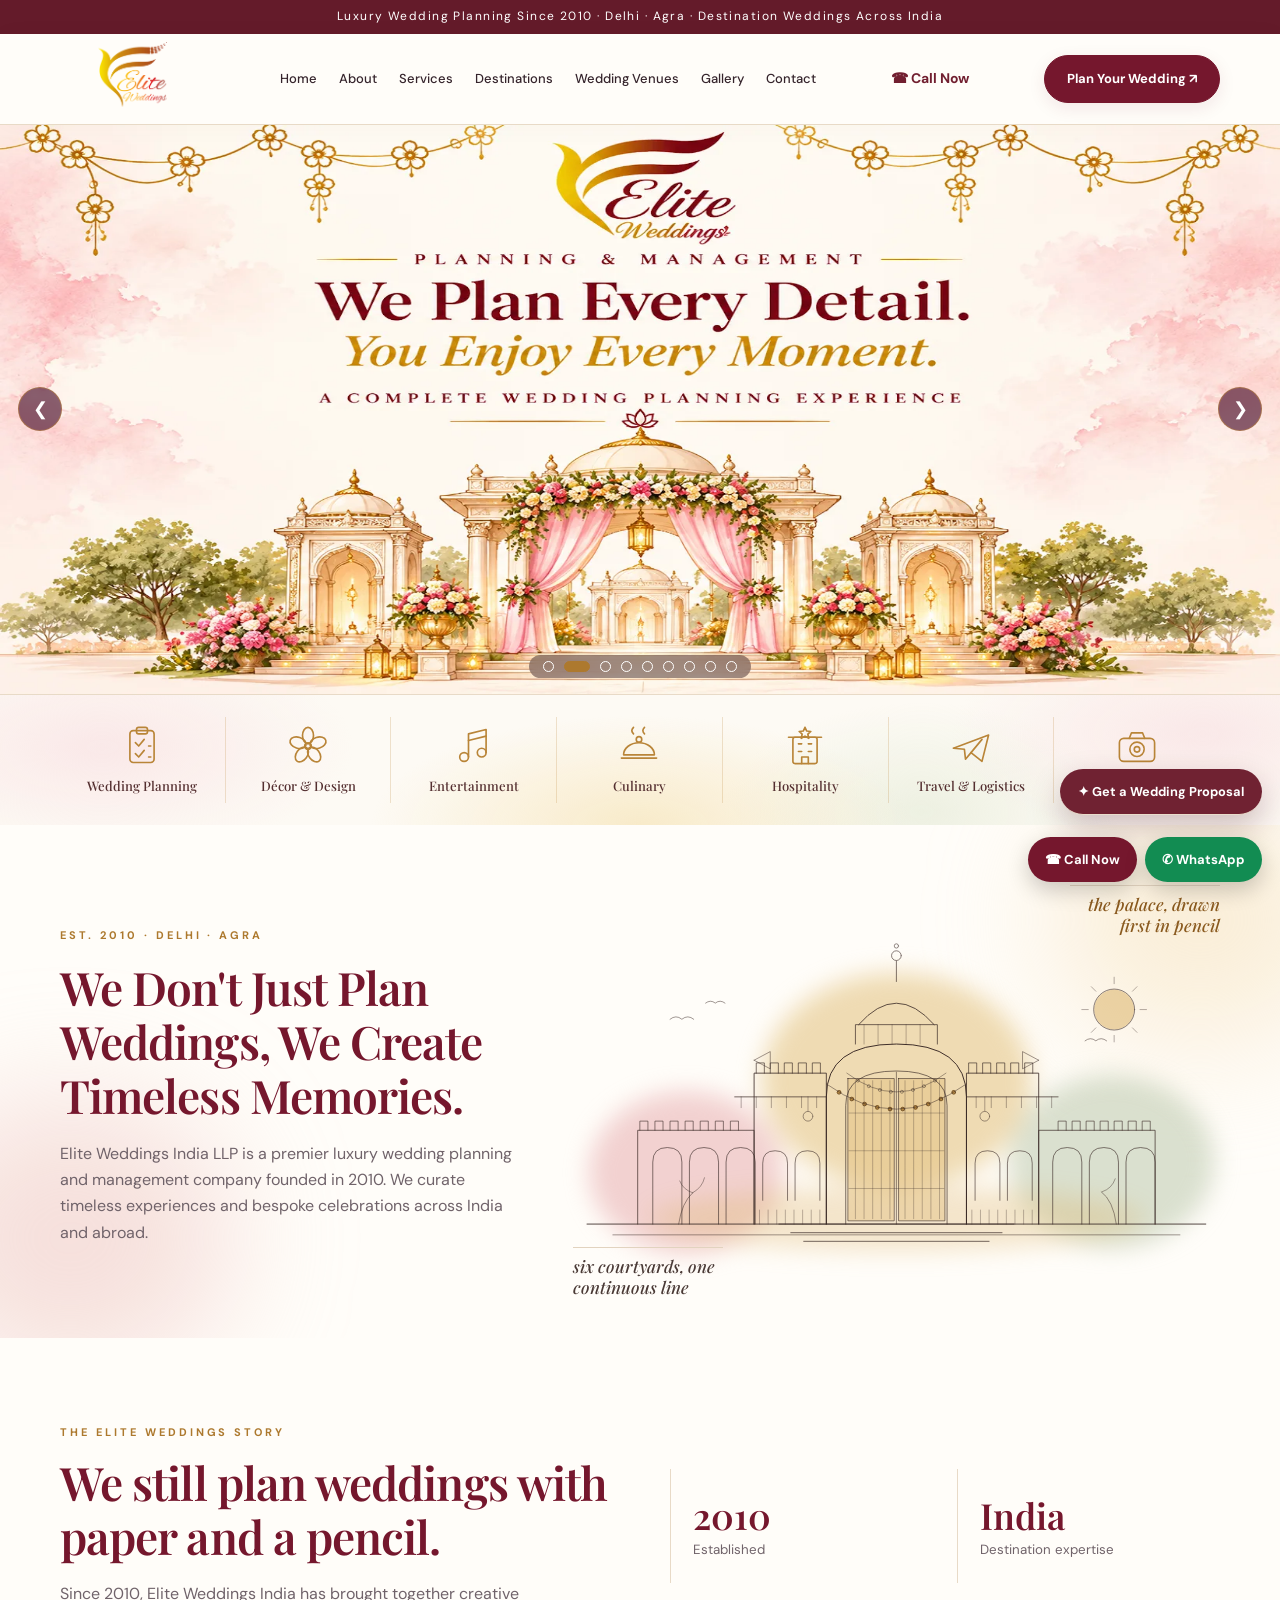
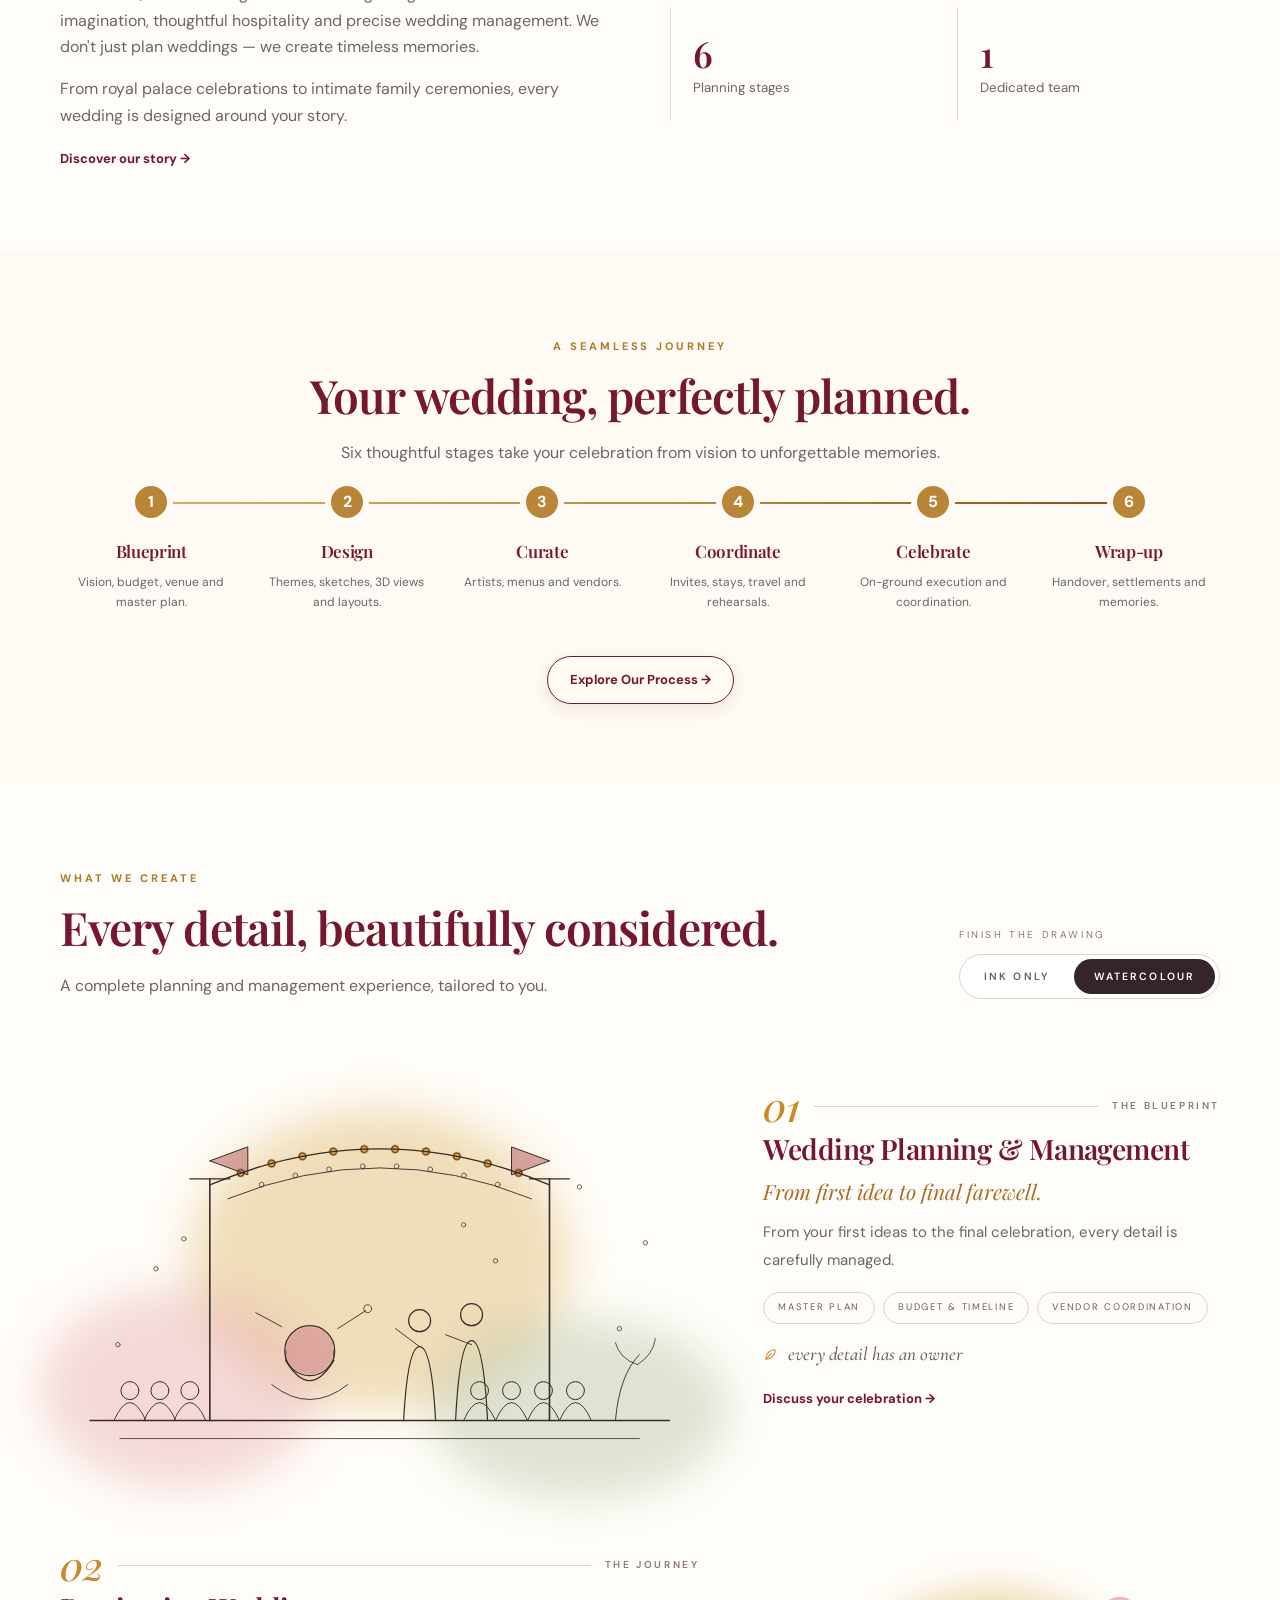
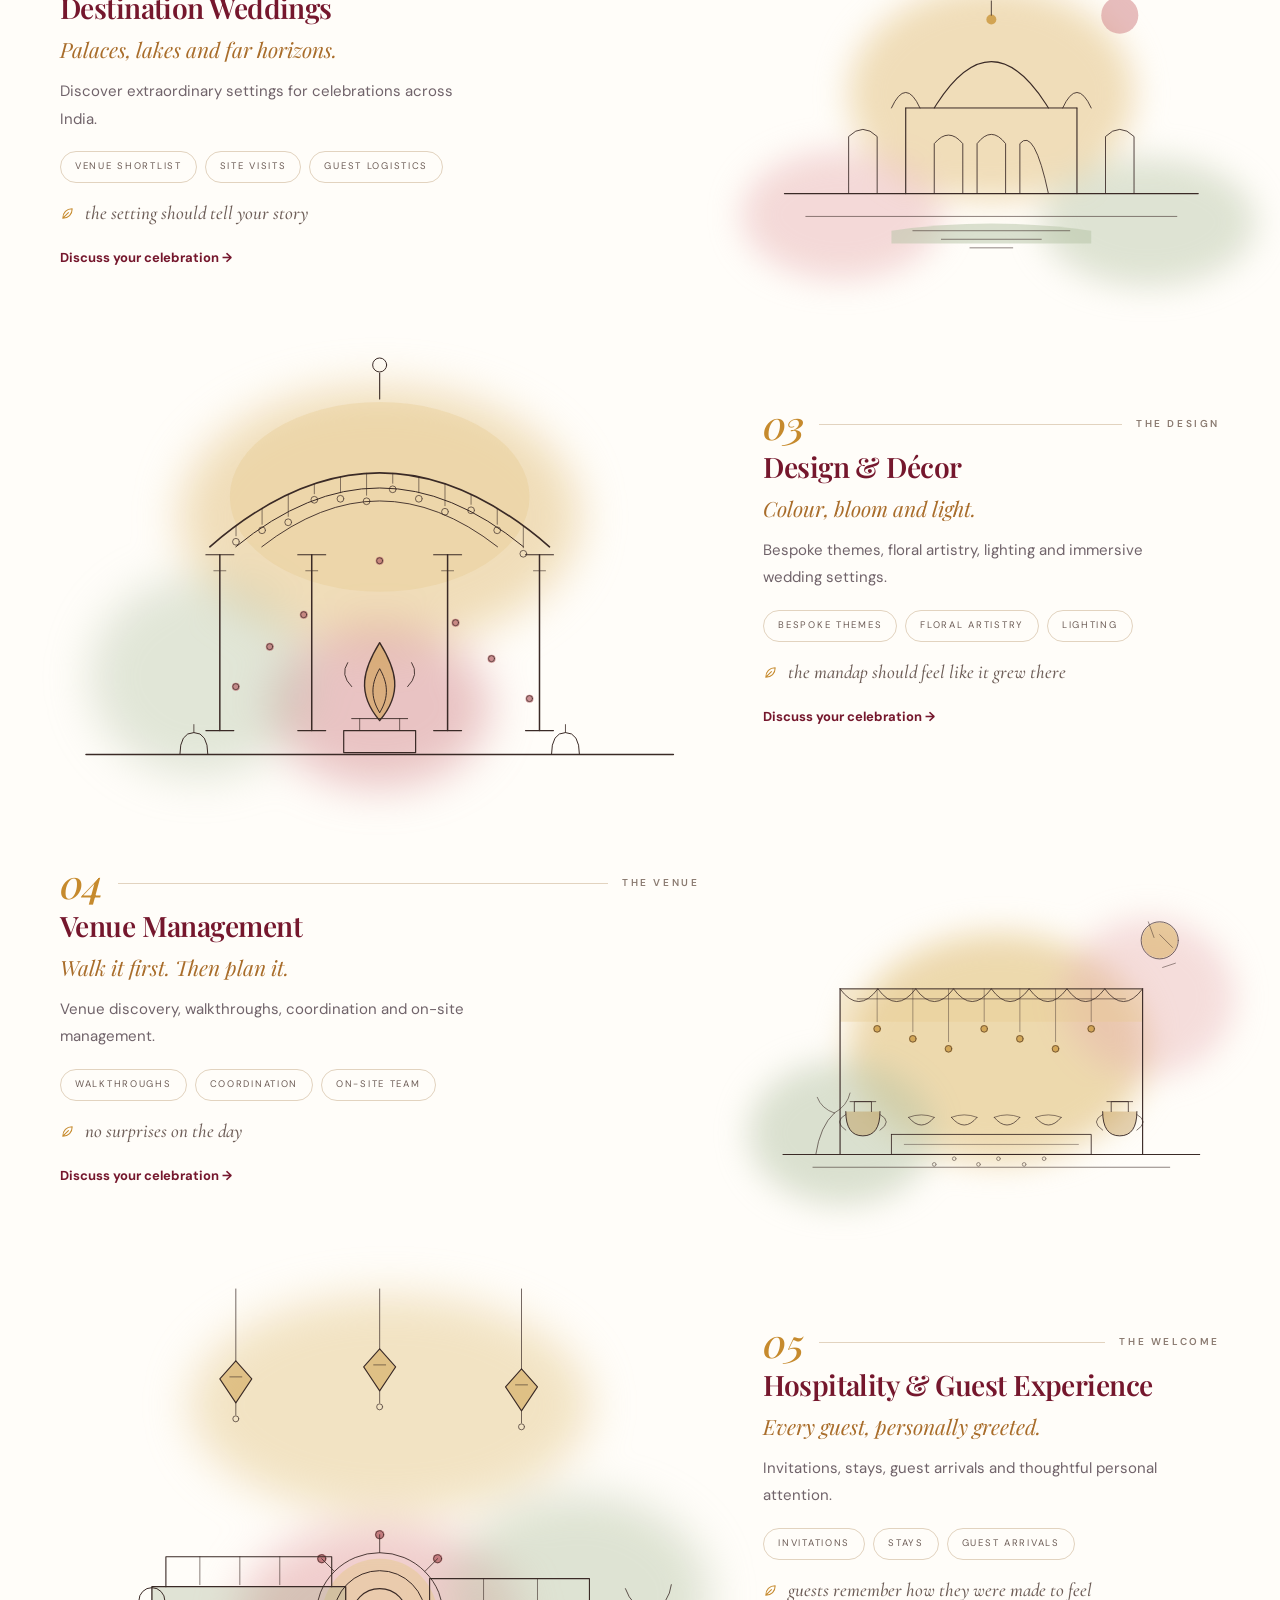
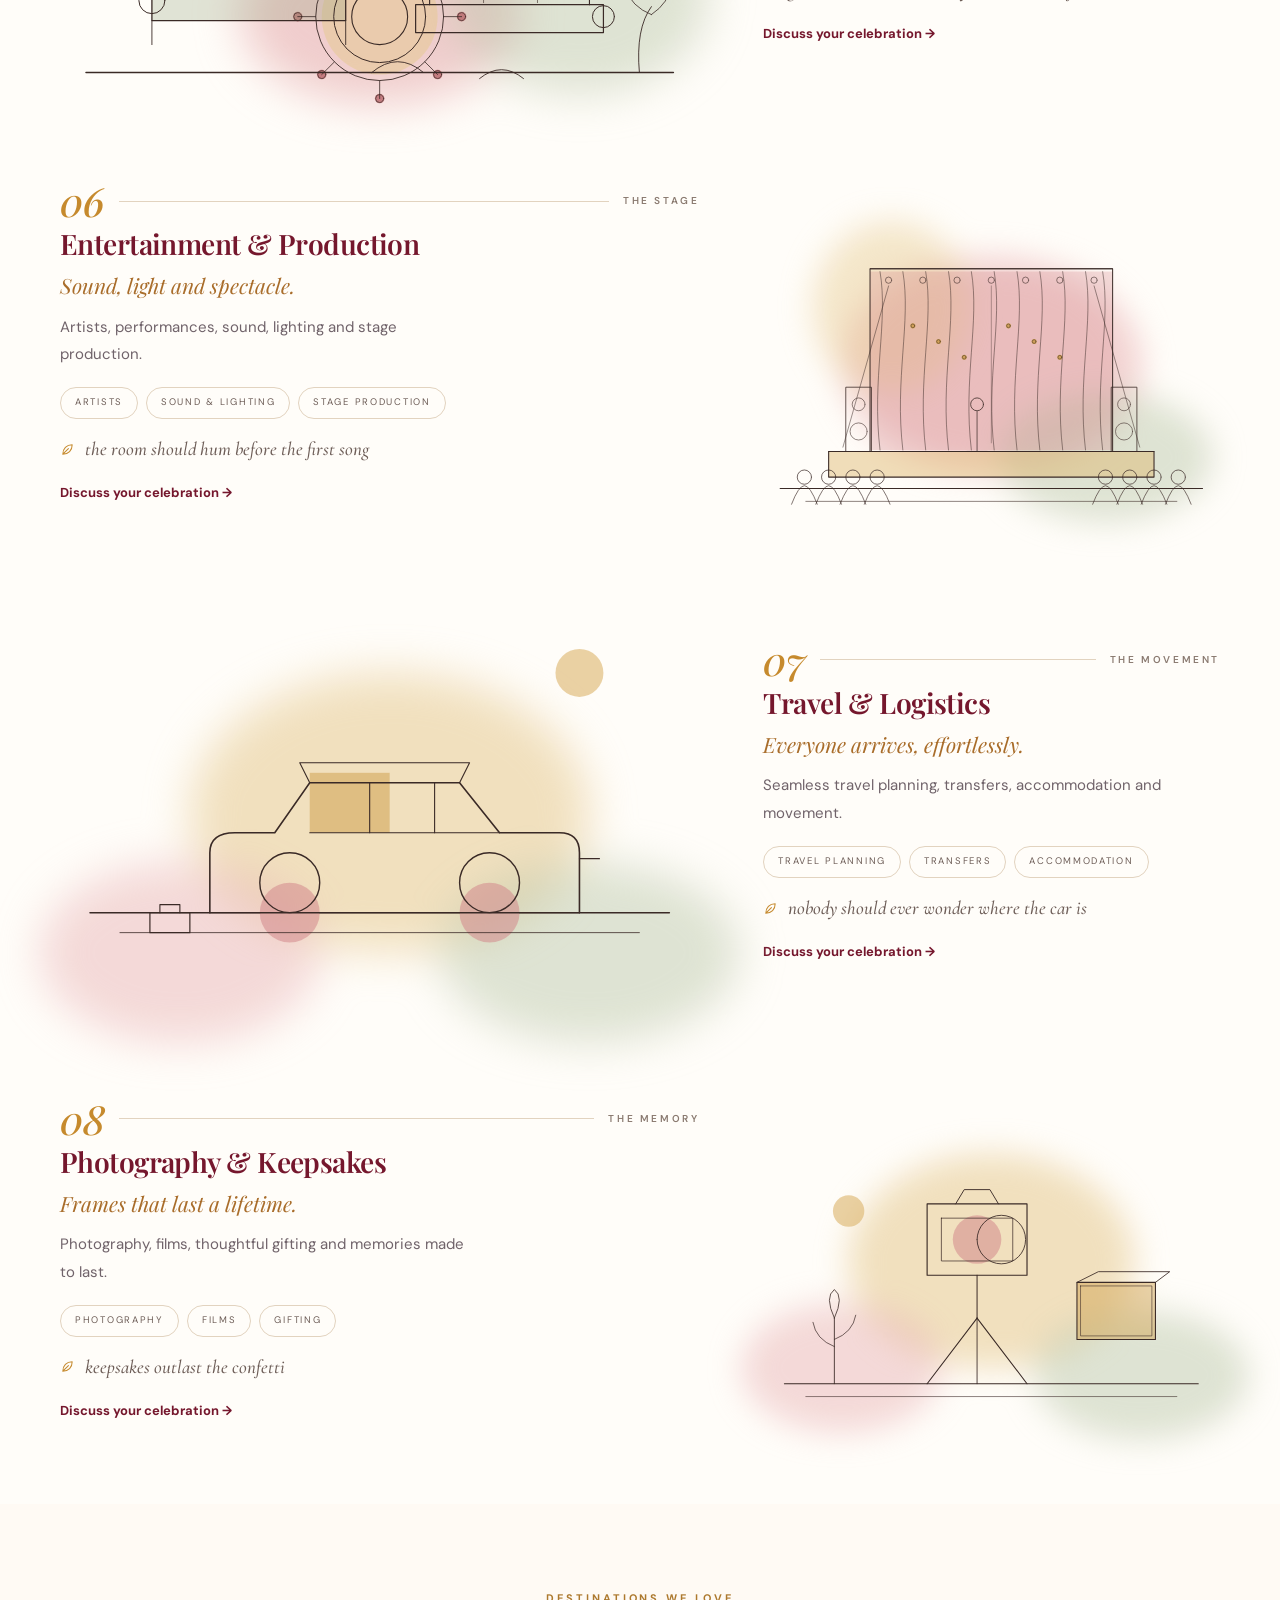
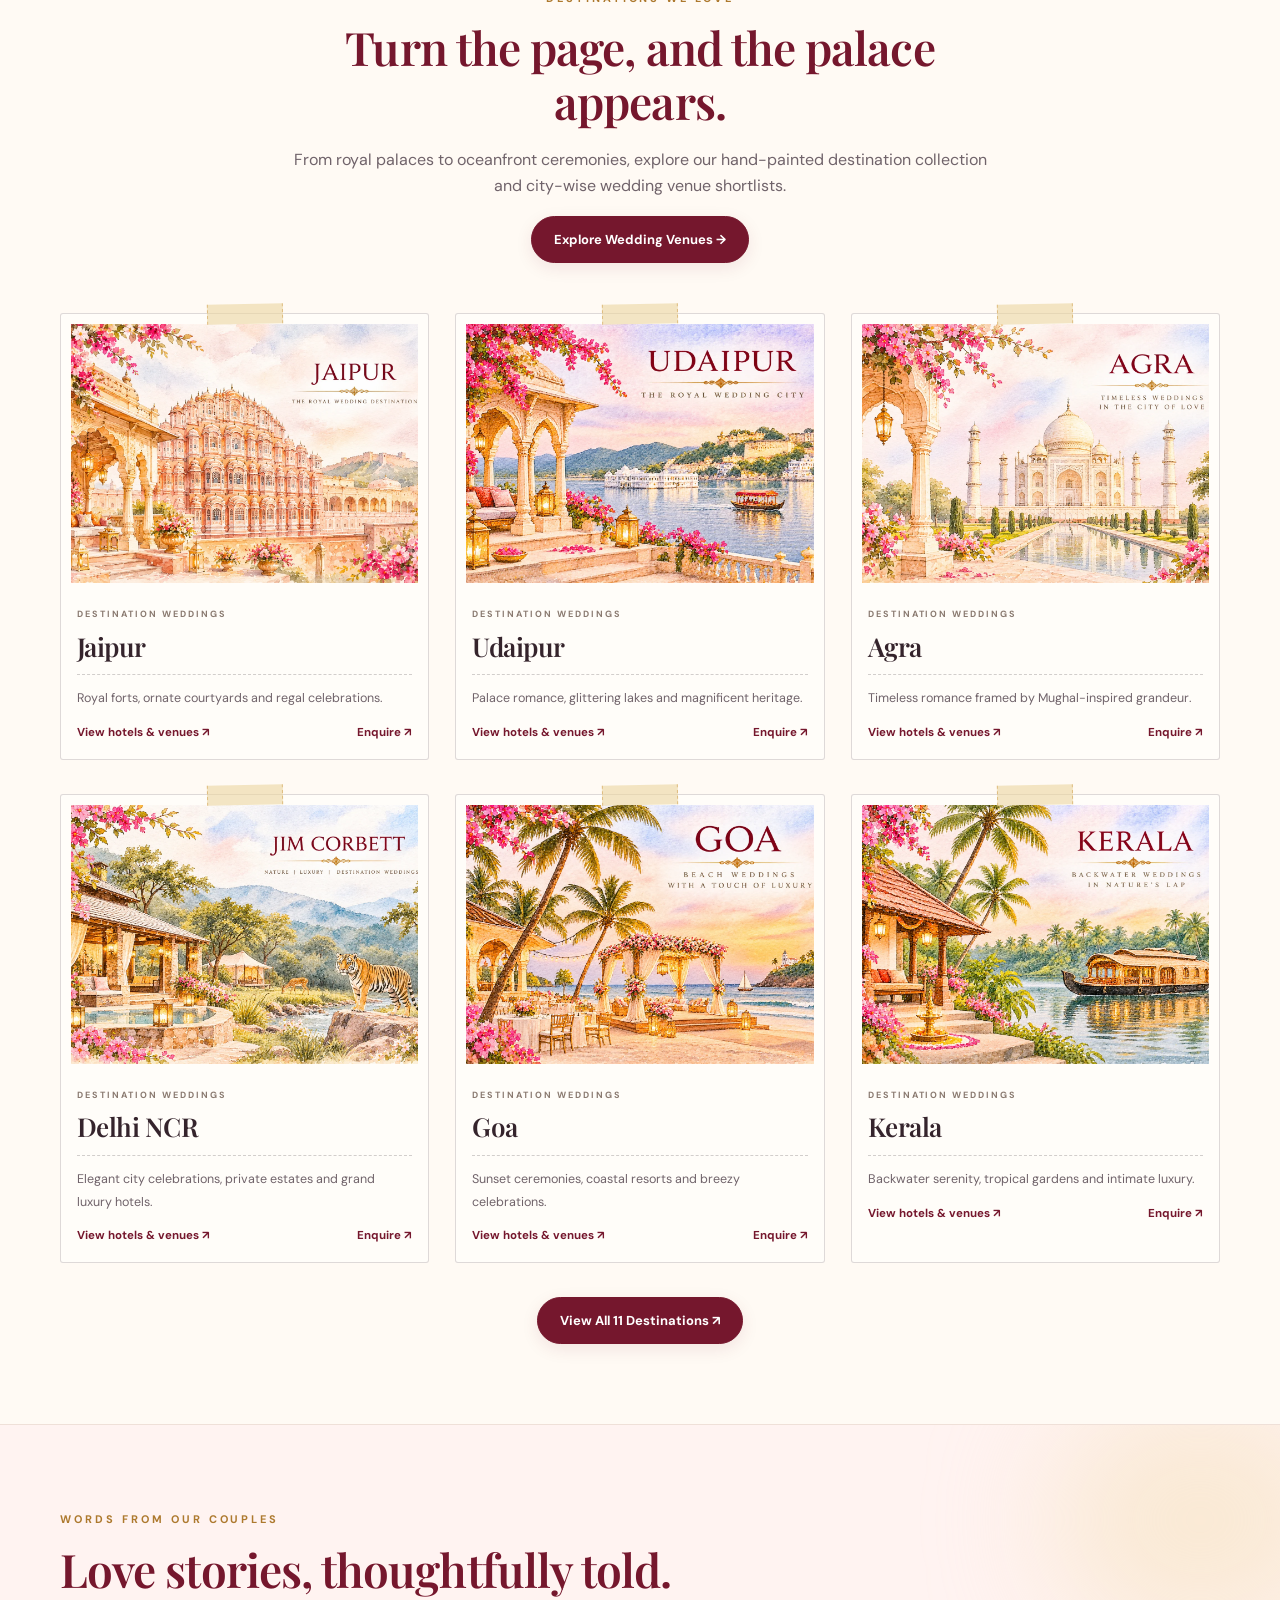
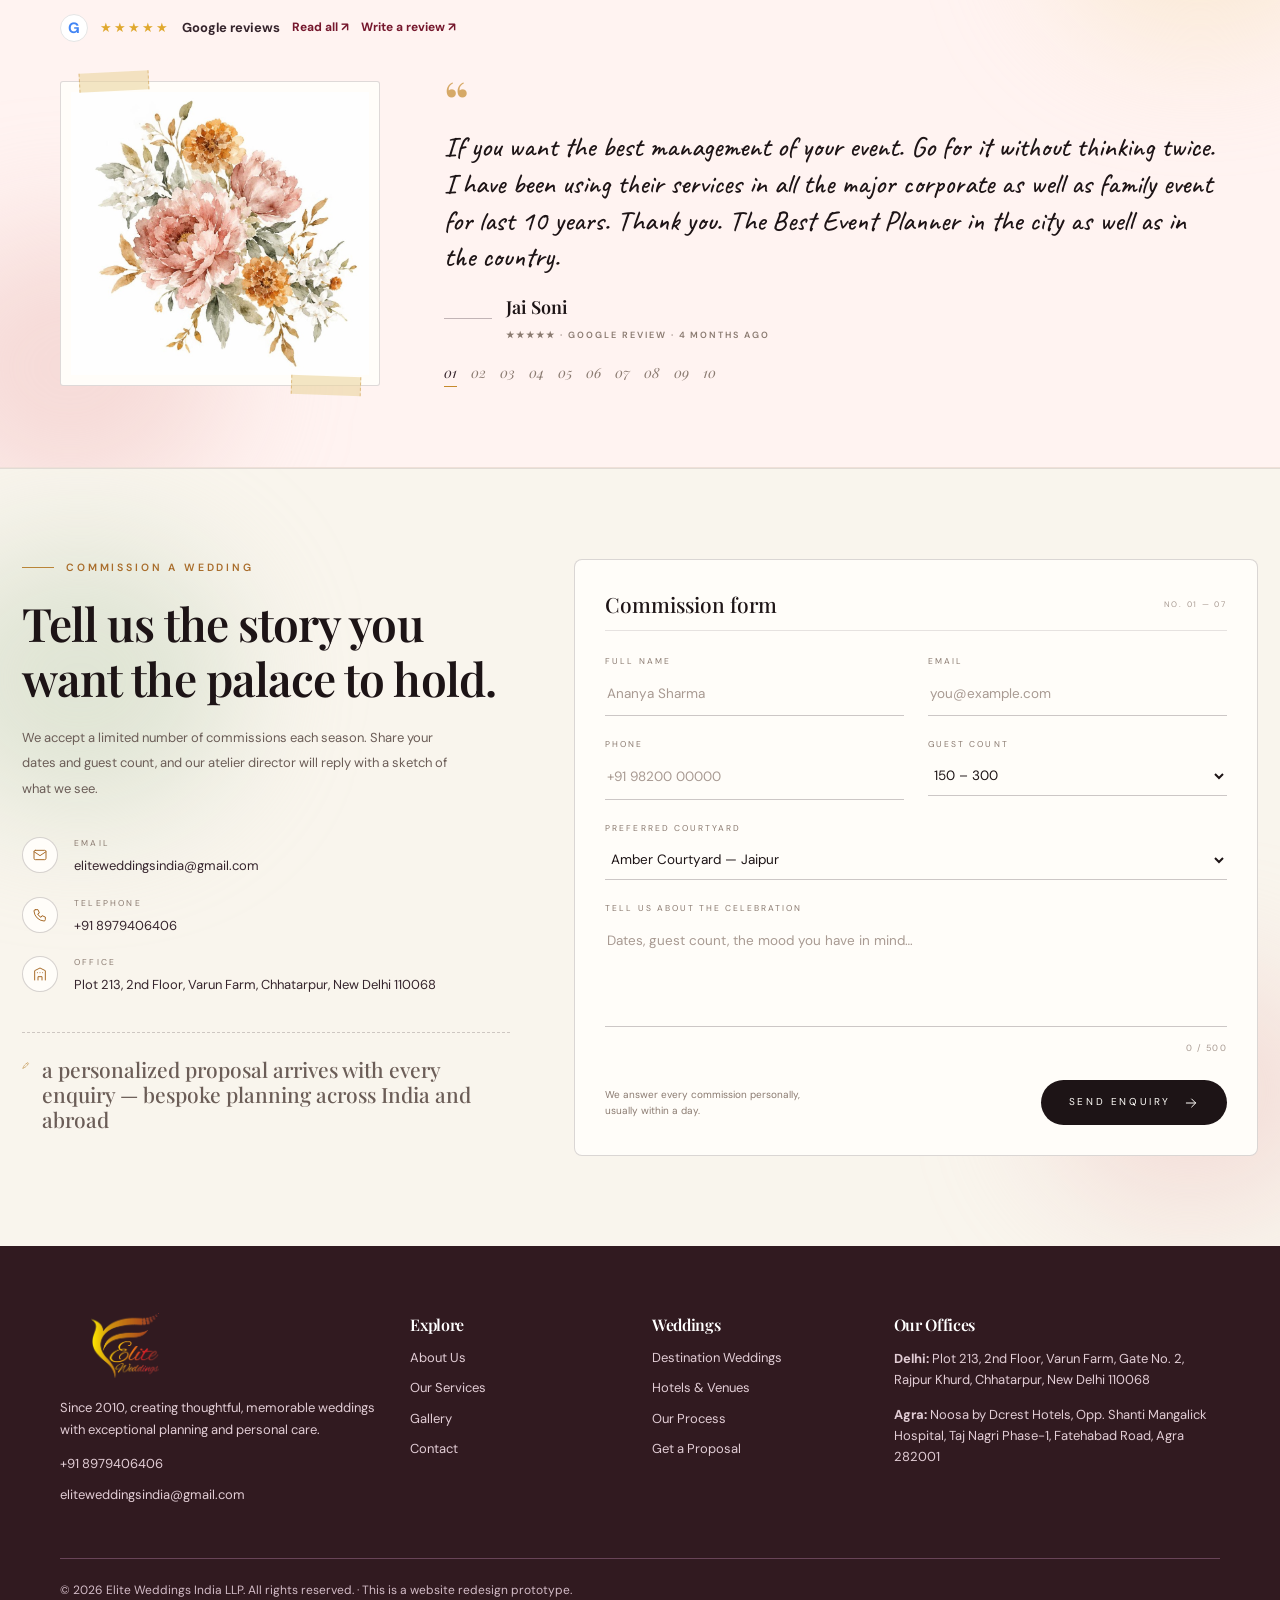
==== commit 92a1ef79: "Use Home-Page-Website-Banner.jpg as the first hero slider image" ====
--- a/index.html
+++ b/index.html
@@ -1,3 +1,3 @@
 <!DOCTYPE html>
 
-<html lang="en"><head><meta charset="utf-8"/><meta content="width=device-width,initial-scale=1" name="viewport"/><title>Luxury Wedding Planners &amp; Destination Weddings | Elite Weddings India</title><meta content="Luxury wedding planning and destination weddings in India." name="description"/><link href="https://fonts.googleapis.com/css2?family=Caveat:wght@500;600&display=swap" rel="stylesheet"/><link href="style.css?v=1793882601" rel="stylesheet"/><link href="assets/logo.png" rel="icon"/><meta content="#fffaf4" name="theme-color"/></head><body><div class="topbar">Luxury Wedding Planning Since 2010  ·  Delhi  ·  Agra  ·  Destination Weddings Across India</div><header class="nav"><div class="wrap navin"><a class="brand" href="index.html"><img alt="Elite Weddings India logo" src="assets/logo.png"/></a><nav class="links"><a href="index.html">Home</a><a href="about.html">About</a><a href="services.html">Services</a><a href="destinations.html">Destinations</a><a href="venues.html">Wedding Venues</a><a href="gallery.html">Gallery</a><a href="contact.html">Contact</a></nav><a class="navcall" href="tel:+918979406406">☎ Call Now</a><a class="btn" href="contact.html">Plan Your Wedding ↗</a><button aria-label="Open menu" class="menu">☰</button></div></header><section class="hero hero-luxury hero-slider-wrap"><div class="hero-slider" id="heroSlider" aria-roledescription="carousel" aria-label="Elite Weddings Banner Slider"><div class="hero-slides"><div class="hero-slide active" aria-hidden="false"><img src="assets/Banner%20(3).webp" alt="Elite Weddings Luxury Wedding Planning" width="1670" height="942" fetchpriority="high"/></div><div class="hero-slide" aria-hidden="true"><img src="assets/banner.webp" alt="Elite Weddings Luxury Wedding Celebration" width="1670" height="942" loading="lazy" decoding="async"/></div><div class="hero-slide" aria-hidden="true"><img src="assets/banner%20(1).webp" alt="Elite Weddings Destination Wedding Setup" width="1670" height="942" loading="lazy" decoding="async"/></div><div class="hero-slide" aria-hidden="true"><img src="assets/Banner%20(2).webp" alt="Elite Weddings Royal Wedding Decor" width="1670" height="942" loading="lazy" decoding="async"/></div><div class="hero-slide" aria-hidden="true"><img src="assets/Banner%20(4).webp" alt="Elite Weddings Bespoke Mandap Design" width="1670" height="942" loading="lazy" decoding="async"/></div><div class="hero-slide" aria-hidden="true"><img src="assets/Banner%20(5).webp" alt="Elite Weddings Palace Courtyard Wedding" width="1670" height="942" loading="lazy" decoding="async"/></div><div class="hero-slide" aria-hidden="true"><img src="assets/Banner%20(6).webp" alt="Elite Weddings Grand Floral Installation" width="1670" height="942" loading="lazy" decoding="async"/></div><div class="hero-slide" aria-hidden="true"><img src="assets/Banner%20(7).webp" alt="Elite Weddings Traditional Wedding Ceremony" width="1670" height="942" loading="lazy" decoding="async"/></div></div><button class="slider-arrow prev" type="button" aria-label="Previous slide">&#10094;</button><button class="slider-arrow next" type="button" aria-label="Next slide">&#10095;</button><div class="slider-dots" role="tablist" aria-label="Slide controls"><button class="slider-dot active" type="button" role="tab" aria-selected="true" aria-label="Slide 1"></button><button class="slider-dot" type="button" role="tab" aria-selected="false" aria-label="Slide 2"></button><button class="slider-dot" type="button" role="tab" aria-selected="false" aria-label="Slide 3"></button><button class="slider-dot" type="button" role="tab" aria-selected="false" aria-label="Slide 4"></button><button class="slider-dot" type="button" role="tab" aria-selected="false" aria-label="Slide 5"></button><button class="slider-dot" type="button" role="tab" aria-selected="false" aria-label="Slide 6"></button><button class="slider-dot" type="button" role="tab" aria-selected="false" aria-label="Slide 7"></button><button class="slider-dot" type="button" role="tab" aria-selected="false" aria-label="Slide 8"></button></div></div><div class="hero-banner" id="heroBanner" style="display:none !important;" aria-hidden="true"><svg class="bn-svg bn-d bn-sketch" viewBox="0 0 1672 941" xmlns="http://www.w3.org/2000/svg" role="img" aria-label="Elite Weddings planning and management: we plan every detail, you enjoy every moment"><defs><filter id="blur" x="-30%" y="-30%" width="160%" height="160%"><feGaussianBlur stdDeviation="28"/></filter><g id="bl"><ellipse class="bnk" cx="0" cy="-11" rx="8.5" ry="11.5" transform="rotate(0)" pathLength="1"/><ellipse class="bnk" cx="0" cy="-11" rx="8.5" ry="11.5" transform="rotate(72)" pathLength="1"/><ellipse class="bnk" cx="0" cy="-11" rx="8.5" ry="11.5" transform="rotate(144)" pathLength="1"/><ellipse class="bnk" cx="0" cy="-11" rx="8.5" ry="11.5" transform="rotate(216)" pathLength="1"/><ellipse class="bnk" cx="0" cy="-11" rx="8.5" ry="11.5" transform="rotate(288)" pathLength="1"/><circle class="bnk" r="3.4" pathLength="1"/></g><g id="br"><path class="bnk" style="--d:0.30s" pathLength="1" d="M-20 62 C80 78 190 44 300 96 S520 168 650 76" stroke-width="2"/><path class="bnk" style="--d:0.30s" pathLength="1" d="M110 62 C150 118 146 176 108 226"/><path class="bnk" style="--d:0.30s" pathLength="1" d="M300 96 C330 150 400 190 470 176"/><ellipse class="bnk" style="--d:0.30s" pathLength="1" cx="100" cy="52" rx="6" ry="13" transform="rotate(-30 90 66)"/><ellipse class="bnk" style="--d:0.30s" pathLength="1" cx="220" cy="46" rx="6" ry="13" transform="rotate(-30 210 60)"/><ellipse class="bnk" style="--d:0.30s" pathLength="1" cx="340" cy="94" rx="6" ry="13" transform="rotate(-30 330 108)"/><ellipse class="bnk" style="--d:0.30s" pathLength="1" cx="460" cy="138" rx="6" ry="13" transform="rotate(-30 450 152)"/><ellipse class="bnk" style="--d:0.30s" pathLength="1" cx="570" cy="124" rx="6" ry="13" transform="rotate(-30 560 138)"/><ellipse class="bnk" style="--d:0.30s" pathLength="1" cx="140" cy="116" rx="6" ry="13" transform="rotate(-30 130 130)"/><use href="#bl" transform="translate(60 62) scale(1.3)"/><use href="#bl" transform="translate(255 74) scale(1.5)"/><use href="#bl" transform="translate(470 152) scale(1.5)"/><use href="#bl" transform="translate(620 92) scale(1.2)"/><use href="#bl" transform="translate(140 170) scale(1.1)"/></g><g id="sc"><g transform="translate(210 862) scale(0.5)" fill="#f8e3b6" stroke="#dfae5c" stroke-width="2.2"><rect class="bnk" style="--d:0.90s" pathLength="1" x="-90" y="-120" width="180" height="120"/><rect class="bnk" style="--d:0.90s" pathLength="1" x="-70" y="-150" width="140" height="30"/><path class="bnk" style="--d:0.90s" pathLength="1" d="M-55 -150 Q0 -230 55 -150 Z"/><path class="bnk" style="--d:0.90s" pathLength="1" d="M0 -222 V-250" stroke-width="3"/><circle class="bnk" style="--d:0.90s" pathLength="1" cx="0" cy="-252" r="5"/><path class="bnk" style="--d:0.90s" pathLength="1" d="M-60 -150 V-175 Q-48 -200 -36 -175 V-150" /><path class="bnk" style="--d:0.90s" pathLength="1" d="M36 -150 V-175 Q48 -200 60 -175 V-150"/><path class="bnk" style="--d:0.90s" pathLength="1" d="M-80 0 V-52 Q-66 -82 -52 -52 V0" fill="#e9b867" fill-opacity=".55"/><path class="bnk" style="--d:0.90s" pathLength="1" d="M-36 0 V-52 Q-22 -82 -8 -52 V0" fill="#e9b867" fill-opacity=".55"/><path class="bnk" style="--d:0.90s" pathLength="1" d="M8 0 V-52 Q22 -82 36 -52 V0" fill="#e9b867" fill-opacity=".55"/><path class="bnk" style="--d:0.90s" pathLength="1" d="M52 0 V-52 Q66 -82 80 -52 V0" fill="#e9b867" fill-opacity=".55"/><rect class="bnk" style="--d:0.90s" pathLength="1" x="-130" y="-70" width="40" height="70"/><rect class="bnk" style="--d:0.90s" pathLength="1" x="90" y="-70" width="40" height="70"/><path class="bnk" style="--d:0.90s" pathLength="1" d="M-124 0 V-40 Q-110 -58 -96 -40 V0" fill="#e9b867" fill-opacity=".55"/><path class="bnk" style="--d:0.90s" pathLength="1" d="M96 0 V-40 Q110 -58 124 -40 V0" fill="#e9b867" fill-opacity=".55"/></g><g transform="translate(360 872) scale(0.34)" fill="#f8e3b6" stroke="#dfae5c" stroke-width="2.2"><rect class="bnk" style="--d:0.90s" pathLength="1" x="-90" y="-120" width="180" height="120"/><rect class="bnk" style="--d:0.90s" pathLength="1" x="-70" y="-150" width="140" height="30"/><path class="bnk" style="--d:0.90s" pathLength="1" d="M-55 -150 Q0 -230 55 -150 Z"/><path class="bnk" style="--d:0.90s" pathLength="1" d="M0 -222 V-250" stroke-width="3"/><circle class="bnk" style="--d:0.90s" pathLength="1" cx="0" cy="-252" r="5"/><path class="bnk" style="--d:0.90s" pathLength="1" d="M-60 -150 V-175 Q-48 -200 -36 -175 V-150" /><path class="bnk" style="--d:0.90s" pathLength="1" d="M36 -150 V-175 Q48 -200 60 -175 V-150"/><path class="bnk" style="--d:0.90s" pathLength="1" d="M-80 0 V-52 Q-66 -82 -52 -52 V0" fill="#e9b867" fill-opacity=".55"/><path class="bnk" style="--d:0.90s" pathLength="1" d="M-36 0 V-52 Q-22 -82 -8 -52 V0" fill="#e9b867" fill-opacity=".55"/><path class="bnk" style="--d:0.90s" pathLength="1" d="M8 0 V-52 Q22 -82 36 -52 V0" fill="#e9b867" fill-opacity=".55"/><path class="bnk" style="--d:0.90s" pathLength="1" d="M52 0 V-52 Q66 -82 80 -52 V0" fill="#e9b867" fill-opacity=".55"/><rect class="bnk" style="--d:0.90s" pathLength="1" x="-130" y="-70" width="40" height="70"/><rect class="bnk" style="--d:0.90s" pathLength="1" x="90" y="-70" width="40" height="70"/><path class="bnk" style="--d:0.90s" pathLength="1" d="M-124 0 V-40 Q-110 -58 -96 -40 V0" fill="#e9b867" fill-opacity=".55"/><path class="bnk" style="--d:0.90s" pathLength="1" d="M96 0 V-40 Q110 -58 124 -40 V0" fill="#e9b867" fill-opacity=".55"/></g><g transform="translate(70 880) scale(1)"><path class="bnk" style="--d:0.90s" pathLength="1" d="M0 0 V-40"/><ellipse class="bnk" style="--d:0.90s" pathLength="1" cx="0" cy="-68" rx="16" ry="30"/></g><g transform="translate(100 884) scale(0.8)"><path class="bnk" style="--d:0.90s" pathLength="1" d="M0 0 V-40"/><ellipse class="bnk" style="--d:0.90s" pathLength="1" cx="0" cy="-68" rx="16" ry="30"/></g><g transform="translate(470 880) scale(0.8)"><path class="bnk" style="--d:0.90s" pathLength="1" d="M0 0 V-40"/><ellipse class="bnk" style="--d:0.90s" pathLength="1" cx="0" cy="-68" rx="16" ry="30"/></g></g></defs><rect width="1672" height="941" fill="#fdfaf4"/><g class="wash" filter="url(#blur)"><ellipse cx="836" cy="540" rx="330" ry="230" fill="#f5e3b4" fill-opacity="0.7"/><ellipse cx="140" cy="330" rx="110" ry="80" fill="#f6cfd6" fill-opacity="0.6"/><ellipse cx="130" cy="500" rx="110" ry="80" fill="#f6cfd6" fill-opacity="0.5"/><ellipse cx="110" cy="670" rx="110" ry="80" fill="#f8d9cf" fill-opacity="0.55"/><ellipse cx="1330" cy="330" rx="110" ry="80" fill="#f6cfd6" fill-opacity="0.6"/><ellipse cx="1330" cy="500" rx="110" ry="80" fill="#f6d8ce" fill-opacity="0.5"/><ellipse cx="1330" cy="670" rx="110" ry="80" fill="#f6cfd6" fill-opacity="0.55"/><ellipse cx="700" cy="830" rx="110" ry="80" fill="#f8d9cf" fill-opacity="0.5"/><ellipse cx="250" cy="850" rx="220" ry="60" fill="#dfe8d1" fill-opacity="0.7"/><ellipse cx="1420" cy="850" rx="220" ry="60" fill="#dfe8d1" fill-opacity="0.7"/><ellipse cx="836" cy="905" rx="520" ry="50" fill="#e6eef0" fill-opacity="0.7"/><ellipse cx="80" cy="80" rx="130" ry="70" fill="#f7d3da" fill-opacity="0.6"/><ellipse cx="1590" cy="80" rx="130" ry="70" fill="#f7d3da" fill-opacity="0.6"/></g><g class="ink"><g transform="translate(-6 -10) scale(.62)"><use href="#br"/></g><g transform="translate(1678 -10) scale(-.62 .62)"><use href="#br"/></g><use href="#sc"/><use href="#sc" transform="translate(1672 0) scale(-1 1)"/><path class="bnk" style="--d:1.00s" pathLength="1" d="M0 884 H1672" opacity=".5"/><path class="bnk" style="--d:1.00s" pathLength="1" d="M60 902 h120 M220 912 h160 M1290 912 h160 M1500 902 h120 M520 920 h630" opacity=".4"/><path class="bnk" style="--d:0.20s" pathLength="1" d="M440 43 H560 M1112 43 H1232"/><g text-anchor="middle"><text x="836" y="52" font-family="Playfair Display,Georgia,serif" font-weight="500" font-size="27" letter-spacing="7" fill="#5b2a1a">PLANNING &amp; MANAGEMENT</text><text x="836" y="128" font-family="Playfair Display,Georgia,serif" font-weight="700" font-size="70" fill="#5b2412">We Plan Every Detail.</text><text x="836" y="192" font-family="Playfair Display,Georgia,serif" font-weight="600" font-style="italic" font-size="64" fill="#d9951a">You Enjoy Every Moment.</text><text x="836" y="245" font-family="Playfair Display,Georgia,serif" font-size="24" fill="#2d2323">A complete wedding planning experience, thoughtfully managed</text><text x="836" y="273" font-family="Playfair Display,Georgia,serif" font-size="24" fill="#2d2323">from concept to celebration.</text></g><g transform="translate(0 12)"><path class="bnk" style="--d:0.80s" pathLength="1" d="M600 742 H1072"/><path class="bnk" style="--d:0.80s" pathLength="1" d="M628 724 H1044"/><path class="bnk" style="--d:0.80s" pathLength="1" d="M652 706 H1020"/><path class="bnk" style="--d:0.80s" pathLength="1" d="M676 688 H996"/><path class="bnk" style="--d:0.80s" pathLength="1" d="M682 688 V470 M712 688 V470 M960 688 V470 M990 688 V470"/><path class="bnk" style="--d:0.80s" pathLength="1" d="M672 470 H722 M672 478 H722 M950 470 H1000 M950 478 H1000"/><path class="bnk" style="--d:0.80s" pathLength="1" d="M672 688 H722 M950 688 H1000"/><path class="bnk" style="--d:0.80s" pathLength="1" d="M640 448 H1032 M650 438 H1022 M660 400 V438 M1012 400 V438 M660 400 H1012"/><path class="bnk" style="--d:0.80s" pathLength="1" d="M720 400 C720 336 780 300 836 300 C892 300 952 336 952 400"/><path class="bnk" style="--d:0.80s" pathLength="1" d="M746 400 C746 350 790 322 836 322 C882 322 926 350 926 400"/><path class="bnk" style="--d:0.80s" pathLength="1" d="M836 300 V288"/><path class="bnk" style="--d:0.80s" pathLength="1" d="M836 440 V462"/><path class="bnk" style="--d:0.80s" pathLength="1" d="M826 462 H846 V490 H826 Z"/><path class="bnk" style="--d:0.80s" pathLength="1" d="M830 490 l6 10 l6 -10"/><path class="bnk" style="--d:0.80s" pathLength="1" d="M690 452 Q760 500 836 430 Q912 500 982 452"/><path class="bnk" style="--d:0.80s" pathLength="1" d="M722 470 Q756 560 742 640"/><path class="bnk" style="--d:0.80s" pathLength="1" d="M950 470 Q916 560 930 640"/><path class="bnk" style="--d:0.80s" pathLength="1" d="M520 700 V610 Q520 570 560 570 Q600 570 600 610 V700"/><path class="bnk" style="--d:0.80s" pathLength="1" d="M530 570 Q560 530 590 570 M560 530 V518"/><path class="bnk" style="--d:0.80s" pathLength="1" d="M1072 700 V610 Q1072 570 1112 570 Q1152 570 1152 610 V700"/><path class="bnk" style="--d:0.80s" pathLength="1" d="M1082 570 Q1112 530 1142 570 M1112 530 V518"/><path class="bnk" style="--d:0.80s" pathLength="1" d="M548 700 V630 Q560 610 572 630 V700"/><path class="bnk" style="--d:0.80s" pathLength="1" d="M1100 700 V630 Q1112 610 1124 630 V700"/><circle class="bnk" style="--d:1.00s" pathLength="1" cx="836" cy="282" r="5"/><path class="bnk" style="--d:1.00s" pathLength="1" d="M606 718 q-4 -16 -2 -34 h50 q2 18 -2 34 z M1018 718 q-4 -16 -2 -34 h50 q2 18 -2 34 z" transform="translate(0 -4)"/><use href="#bl" transform="translate(760 476) scale(0.9)"/><use href="#bl" transform="translate(836 436) scale(1.1)"/><use href="#bl" transform="translate(912 476) scale(0.9)"/><use href="#bl" transform="translate(634 636) scale(1.0)"/><use href="#bl" transform="translate(1038 636) scale(1.0)"/><use href="#bl" transform="translate(700 452) scale(0.7)"/><use href="#bl" transform="translate(972 452) scale(0.7)"/><g transform="translate(468 704) scale(0.9)"><path class="bnk" style="--d:0.90s" pathLength="1" d="M0 0 V-40"/><ellipse class="bnk" style="--d:0.90s" pathLength="1" cx="0" cy="-68" rx="16" ry="30"/></g><g transform="translate(496 712) scale(0.9)"><path class="bnk" style="--d:0.90s" pathLength="1" d="M0 0 V-40"/><ellipse class="bnk" style="--d:0.90s" pathLength="1" cx="0" cy="-68" rx="16" ry="30"/></g><g transform="translate(1204 704) scale(0.9)"><path class="bnk" style="--d:0.90s" pathLength="1" d="M0 0 V-40"/><ellipse class="bnk" style="--d:0.90s" pathLength="1" cx="0" cy="-68" rx="16" ry="30"/></g><g transform="translate(1176 712) scale(0.9)"><path class="bnk" style="--d:0.90s" pathLength="1" d="M0 0 V-40"/><ellipse class="bnk" style="--d:0.90s" pathLength="1" cx="0" cy="-68" rx="16" ry="30"/></g></g><image class="lg" href="assets/logo.png" x="756" y="514" width="160" height="84" preserveAspectRatio="xMidYMid meet"/><g class="lgt" text-anchor="middle" font-family="Playfair Display,Georgia,serif" font-weight="700" fill="#8d1138" font-size="23"><text x="836" y="662">PLANNING &amp;</text><text x="836" y="686">MANAGEMENT</text></g><path class="bnk" style="--d:0.50s" pathLength="1" d="M72 388 V338.0 A70.0 70.0 0 0 1 212 338.0 V388 Z"/><g transform="translate(84 290) scale(1.15)"><rect class="bnk" style="--d:0.65s" pathLength="1" x="22" y="12" width="52" height="68" rx="6"/><rect class="bnk" style="--d:0.65s" pathLength="1" x="36" y="5" width="24" height="12" rx="3"/><path class="bnk" style="--d:0.65s" pathLength="1" d="M32 34 l4 4 l7 -8 M52 34 H66"/><path class="bnk" style="--d:0.65s" pathLength="1" d="M32 50 l4 4 l7 -8 M52 50 H66"/><path class="bnk" style="--d:0.65s" pathLength="1" d="M32 66 l4 4 l7 -8 M52 66 H66"/></g><text x="228" y="305" font-family="Playfair Display,Georgia,serif" font-weight="700" font-size="25" fill="#8d1138">DETAILING &</text><text x="228" y="332" font-family="Playfair Display,Georgia,serif" font-weight="700" font-size="25" fill="#8d1138">MASTER PLAN</text><text x="228" y="365" font-family="DM Sans,sans-serif" font-size="17" fill="#4a3a36">Timelines • Checklists • Execution</text><path class="bnk" style="--d:0.68s" pathLength="1" d="M62 554 V502.0 A70.0 70.0 0 0 1 202 502.0 V554 Z"/><g transform="translate(74 455) scale(1.15)"><rect class="bnk" style="--d:0.83s" pathLength="1" x="10" y="28" width="78" height="50" rx="8"/><path class="bnk" style="--d:0.83s" pathLength="1" d="M32 28 L38 17 H60 L66 28"/><circle class="bnk" style="--d:0.83s" pathLength="1" cx="49" cy="53" r="17"/><circle class="bnk" style="--d:0.83s" pathLength="1" cx="49" cy="53" r="9"/><path class="bnk" style="--d:0.83s" pathLength="1" d="M72 35 h8"/></g><text x="221" y="477" font-family="Playfair Display,Georgia,serif" font-weight="700" font-size="25" fill="#8d1138">MEDIA &</text><text x="221" y="504" font-family="Playfair Display,Georgia,serif" font-weight="700" font-size="25" fill="#8d1138">KEEPSAKES</text><text x="221" y="537" font-family="DM Sans,sans-serif" font-size="17" fill="#4a3a36">Photography • Cinematography</text><text x="221" y="559" font-family="DM Sans,sans-serif" font-size="17" fill="#4a3a36">Return Gifts</text><path class="bnk" style="--d:0.86s" pathLength="1" d="M48 734 V679.0 A73.0 73.0 0 0 1 194 679.0 V734 Z"/><g transform="translate(64 632) scale(1.15)"><path class="bnk" style="--d:1.01s" pathLength="1" d="M26 12 Q48 82 70 12"/><path class="bnk" style="--d:1.01s" pathLength="1" d="M40 12 Q48 24 56 12"/><path class="bnk" style="--d:1.01s" pathLength="1" d="M48 56 l7 9 l-7 11 l-7 -11 z"/><circle class="bnk" style="--d:1.01s" pathLength="1" cx="48" cy="46" r="2"/></g><text x="211" y="646" font-family="Playfair Display,Georgia,serif" font-weight="700" font-size="25" fill="#8d1138">COUPLE</text><text x="211" y="673" font-family="Playfair Display,Georgia,serif" font-weight="700" font-size="25" fill="#8d1138">CONCIERGE</text><text x="211" y="706" font-family="DM Sans,sans-serif" font-size="17" fill="#4a3a36">Styling • Jewelry</text><text x="211" y="728" font-family="DM Sans,sans-serif" font-size="17" fill="#4a3a36">Pre-Wedding</text><path class="bnk" style="--d:1.04s" pathLength="1" d="M1243 388 V342.0 A74.0 74.0 0 0 1 1391 342.0 V388 Z"/><g transform="translate(1260 290) scale(1.15)"><path class="bnk" style="--d:1.19s" pathLength="1" d="M16 50 C14 24 52 12 70 28 C84 42 70 52 60 52 C52 52 54 62 46 66 C34 72 17 68 16 50 Z"/><circle class="bnk" style="--d:1.19s" pathLength="1" cx="32" cy="38" r="4"/><circle class="bnk" style="--d:1.19s" pathLength="1" cx="46" cy="29" r="4"/><circle class="bnk" style="--d:1.19s" pathLength="1" cx="59" cy="34" r="4"/><circle class="bnk" style="--d:1.19s" pathLength="1" cx="30" cy="53" r="4"/><path class="bnk" style="--d:1.19s" pathLength="1" d="M60 72 L88 14 M84 22 l6 4"/></g><text x="1404" y="305" font-family="Playfair Display,Georgia,serif" font-weight="700" font-size="25" fill="#8d1138">DESIGN &</text><text x="1404" y="332" font-family="Playfair Display,Georgia,serif" font-weight="700" font-size="25" fill="#8d1138">AESTHETICS</text><text x="1404" y="365" font-family="DM Sans,sans-serif" font-size="17" fill="#4a3a36">Mood Boards • Sketching</text><text x="1404" y="387" font-family="DM Sans,sans-serif" font-size="17" fill="#4a3a36">3D Renders</text><path class="bnk" style="--d:1.22s" pathLength="1" d="M1243 554 V506.0 A74.0 74.0 0 0 1 1391 506.0 V554 Z"/><g transform="translate(1260 455) scale(1.15)"><path class="bnk" style="--d:1.37s" pathLength="1" d="M12 24 Q48 -4 84 24 V76 H12 Z"/><path class="bnk" style="--d:1.37s" pathLength="1" d="M12 24 Q32 52 26 76 M84 24 Q64 52 70 76"/><rect class="bnk" style="--d:1.37s" pathLength="1" x="36" y="54" width="26" height="14" rx="3"/><path class="bnk" style="--d:1.37s" pathLength="1" d="M36 54 V48 H62 V54"/></g><text x="1409" y="477" font-family="Playfair Display,Georgia,serif" font-weight="700" font-size="25" fill="#8d1138">ENTERTAINMENT</text><text x="1409" y="504" font-family="Playfair Display,Georgia,serif" font-weight="700" font-size="25" fill="#8d1138">&amp; PRODUCTION</text><text x="1409" y="537" font-family="DM Sans,sans-serif" font-size="17" fill="#4a3a36">Artists • Stage • Sound &amp; Lights</text><path class="bnk" style="--d:1.40s" pathLength="1" d="M1255 736 V677.0 A71.0 71.0 0 0 1 1397 677.0 V736 Z"/><g transform="translate(1268 633) scale(1.15)"><rect class="bnk" style="--d:1.55s" pathLength="1" x="24" y="24" width="52" height="56" rx="2"/><path class="bnk" style="--d:1.55s" pathLength="1" d="M18 24 H82"/><rect class="bnk" style="--d:1.55s" pathLength="1" x="34" y="34" width="8" height="9"/><rect class="bnk" style="--d:1.55s" pathLength="1" x="48" y="34" width="8" height="9"/><rect class="bnk" style="--d:1.55s" pathLength="1" x="62" y="34" width="8" height="9"/><rect class="bnk" style="--d:1.55s" pathLength="1" x="34" y="50" width="8" height="9"/><rect class="bnk" style="--d:1.55s" pathLength="1" x="48" y="50" width="8" height="9"/><rect class="bnk" style="--d:1.55s" pathLength="1" x="62" y="50" width="8" height="9"/><rect class="bnk" style="--d:1.55s" pathLength="1" x="43" y="62" width="14" height="18"/><path class="bnk" style="--d:1.55s" pathLength="1" d="M42 14 l2 4 l4 .5 l-3 3 l1 4 l-4 -2 l-4 2 l1 -4 l-3 -3 l4 -.5 z M58 14 l2 4 l4 .5 l-3 3 l1 4 l-4 -2 l-4 2 l1 -4 l-3 -3 l4 -.5 z" opacity=".0"/></g><text x="1416" y="640" font-family="Playfair Display,Georgia,serif" font-weight="700" font-size="22" fill="#8d1138">HOSPITALITY,</text><text x="1416" y="664" font-family="Playfair Display,Georgia,serif" font-weight="700" font-size="22" fill="#8d1138">LOGISTICS &amp;</text><text x="1416" y="688" font-family="Playfair Display,Georgia,serif" font-weight="700" font-size="22" fill="#8d1138">HOTEL BOOKINGS</text><text x="1416" y="718" font-family="DM Sans,sans-serif" font-size="17" fill="#4a3a36">Hotel Booking • Travel Detailing</text><text x="1416" y="740" font-family="DM Sans,sans-serif" font-size="17" fill="#4a3a36">RSVPs</text><path class="bnk" style="--d:1.58s" pathLength="1" d="M622 882 V837.0 A75.0 75.0 0 0 1 772 837.0 V882 Z"/><g transform="translate(640 784) scale(1.15)"><path class="bnk" style="--d:1.73s" pathLength="1" d="M16 58 A34 30 0 0 1 84 58 Z"/><circle class="bnk" style="--d:1.73s" pathLength="1" cx="50" cy="24" r="4"/><path class="bnk" style="--d:1.73s" pathLength="1" d="M8 64 H92 M14 70 H86"/><path class="bnk" style="--d:1.73s" pathLength="1" d="M44 12 q-4 -6 0 -10 M56 12 q-4 -6 0 -10"/></g><text x="790" y="800" font-family="Playfair Display,Georgia,serif" font-weight="700" font-size="25" fill="#8d1138">CULINARY</text><text x="790" y="827" font-family="Playfair Display,Georgia,serif" font-weight="700" font-size="25" fill="#8d1138">EXPERIENCE</text><text x="790" y="860" font-family="DM Sans,sans-serif" font-size="17" fill="#4a3a36">Bespoke Menus • Food Artists • Beverages</text><path class="bnk" style="--d:1.50s" pathLength="1" d="M468 340 Q540 342 598 428" opacity=".7"/><circle class="bnk" style="--d:1.50s" pathLength="1" cx="462" cy="340" r="3.5"/><path class="bnk" style="--d:1.50s" pathLength="1" d="M446 500 Q500 508 548 552" opacity=".7"/><circle class="bnk" style="--d:1.50s" pathLength="1" cx="442" cy="500" r="3.5"/><path class="bnk" style="--d:1.50s" pathLength="1" d="M1222 334 Q1130 342 1078 430" opacity=".7"/><circle class="bnk" style="--d:1.50s" pathLength="1" cx="1226" cy="334" r="3.5"/><path class="bnk" style="--d:1.50s" pathLength="1" d="M1226 496 Q1150 504 1100 548" opacity=".7"/><circle class="bnk" style="--d:1.50s" pathLength="1" cx="1230" cy="496" r="3.5"/><path class="bnk" style="--d:1.50s" pathLength="1" d="M498 758 Q540 850 598 862" opacity=".7"/><circle class="bnk" style="--d:1.50s" pathLength="1" cx="602" cy="862" r="3.5"/><path class="bnk" style="--d:1.50s" pathLength="1" d="M1174 758 Q1130 842 1072 832" opacity=".7"/><circle class="bnk" style="--d:1.50s" pathLength="1" cx="1068" cy="832" r="3.5"/></g></svg><svg class="bn-svg bn-m bn-sketch" viewBox="0 0 420 1380" xmlns="http://www.w3.org/2000/svg" role="img" aria-label="Elite Weddings planning and management: we plan every detail, you enjoy every moment"><defs><filter id="blurm" x="-30%" y="-30%" width="160%" height="160%"><feGaussianBlur stdDeviation="26"/></filter><g id="blm"><ellipse class="bnk" cx="0" cy="-11" rx="8.5" ry="11.5" transform="rotate(0)" pathLength="1"/><ellipse class="bnk" cx="0" cy="-11" rx="8.5" ry="11.5" transform="rotate(72)" pathLength="1"/><ellipse class="bnk" cx="0" cy="-11" rx="8.5" ry="11.5" transform="rotate(144)" pathLength="1"/><ellipse class="bnk" cx="0" cy="-11" rx="8.5" ry="11.5" transform="rotate(216)" pathLength="1"/><ellipse class="bnk" cx="0" cy="-11" rx="8.5" ry="11.5" transform="rotate(288)" pathLength="1"/><circle class="bnk" r="3.4" pathLength="1"/></g><g id="brm"><path class="bnk" style="--d:0.30s" pathLength="1" d="M-20 62 C80 78 190 44 300 96 S520 168 650 76" stroke-width="2"/><path class="bnk" style="--d:0.30s" pathLength="1" d="M110 62 C150 118 146 176 108 226"/><path class="bnk" style="--d:0.30s" pathLength="1" d="M300 96 C330 150 400 190 470 176"/><ellipse class="bnk" style="--d:0.30s" pathLength="1" cx="100" cy="52" rx="6" ry="13" transform="rotate(-30 90 66)"/><ellipse class="bnk" style="--d:0.30s" pathLength="1" cx="220" cy="46" rx="6" ry="13" transform="rotate(-30 210 60)"/><ellipse class="bnk" style="--d:0.30s" pathLength="1" cx="340" cy="94" rx="6" ry="13" transform="rotate(-30 330 108)"/><ellipse class="bnk" style="--d:0.30s" pathLength="1" cx="460" cy="138" rx="6" ry="13" transform="rotate(-30 450 152)"/><ellipse class="bnk" style="--d:0.30s" pathLength="1" cx="570" cy="124" rx="6" ry="13" transform="rotate(-30 560 138)"/><ellipse class="bnk" style="--d:0.30s" pathLength="1" cx="140" cy="116" rx="6" ry="13" transform="rotate(-30 130 130)"/><use href="#blm" transform="translate(60 62) scale(1.3)"/><use href="#blm" transform="translate(255 74) scale(1.5)"/><use href="#blm" transform="translate(470 152) scale(1.5)"/><use href="#blm" transform="translate(620 92) scale(1.2)"/><use href="#blm" transform="translate(140 170) scale(1.1)"/></g></defs><rect width="420" height="1380" fill="#fdfaf4"/><g class="wash" filter="url(#blurm)"><ellipse cx="210" cy="380" rx="160" ry="130" fill="#f5e3b4" fill-opacity="0.7"/><ellipse cx="40" cy="100" rx="90" ry="70" fill="#f7d3da" fill-opacity="0.6"/><ellipse cx="380" cy="100" rx="90" ry="70" fill="#f7d3da" fill-opacity="0.6"/><ellipse cx="80" cy="510" rx="80" ry="50" fill="#f6cfd6" fill-opacity="0.5"/><ellipse cx="80" cy="640" rx="80" ry="50" fill="#f8d9cf" fill-opacity="0.5"/><ellipse cx="80" cy="770" rx="80" ry="50" fill="#f6cfd6" fill-opacity="0.5"/><ellipse cx="80" cy="900" rx="80" ry="50" fill="#f5e3b4" fill-opacity="0.5"/><ellipse cx="80" cy="1030" rx="80" ry="50" fill="#f6d8ce" fill-opacity="0.5"/><ellipse cx="80" cy="1160" rx="80" ry="50" fill="#dfe8d1" fill-opacity="0.5"/><ellipse cx="80" cy="1290" rx="80" ry="50" fill="#f6cfd6" fill-opacity="0.5"/></g><g class="ink"><g transform="translate(-4 -6) scale(.3)"><use href="#brm"/></g><g transform="translate(424 -6) scale(-.3 .3)"><use href="#brm"/></g><g text-anchor="middle"><text x="210" y="96" font-family="Playfair Display,Georgia,serif" font-weight="500" font-size="13" letter-spacing="3" fill="#5b2a1a">PLANNING &amp; MANAGEMENT</text><text x="210" y="146" font-family="Playfair Display,Georgia,serif" font-weight="700" font-size="33" fill="#5b2412">We Plan Every Detail.</text><text x="210" y="190" font-family="Playfair Display,Georgia,serif" font-weight="600" font-style="italic" font-size="31" fill="#d9951a">You Enjoy Every Moment.</text><text x="210" y="226" font-family="Playfair Display,Georgia,serif" font-size="14" fill="#2d2323">A complete wedding planning experience,</text><text x="210" y="248" font-family="Playfair Display,Georgia,serif" font-size="14" fill="#2d2323">thoughtfully managed from concept to celebration.</text></g><g transform="translate(210 372) scale(.36) translate(-836 -560)"><path class="bnk" style="--d:0.50s" pathLength="1" d="M600 742 H1072"/><path class="bnk" style="--d:0.50s" pathLength="1" d="M628 724 H1044"/><path class="bnk" style="--d:0.50s" pathLength="1" d="M652 706 H1020"/><path class="bnk" style="--d:0.50s" pathLength="1" d="M676 688 H996"/><path class="bnk" style="--d:0.50s" pathLength="1" d="M682 688 V470 M712 688 V470 M960 688 V470 M990 688 V470"/><path class="bnk" style="--d:0.50s" pathLength="1" d="M672 470 H722 M672 478 H722 M950 470 H1000 M950 478 H1000"/><path class="bnk" style="--d:0.50s" pathLength="1" d="M672 688 H722 M950 688 H1000"/><path class="bnk" style="--d:0.50s" pathLength="1" d="M640 448 H1032 M650 438 H1022 M660 400 V438 M1012 400 V438 M660 400 H1012"/><path class="bnk" style="--d:0.50s" pathLength="1" d="M720 400 C720 336 780 300 836 300 C892 300 952 336 952 400"/><path class="bnk" style="--d:0.50s" pathLength="1" d="M746 400 C746 350 790 322 836 322 C882 322 926 350 926 400"/><path class="bnk" style="--d:0.50s" pathLength="1" d="M836 300 V288"/><path class="bnk" style="--d:0.50s" pathLength="1" d="M836 440 V462"/><path class="bnk" style="--d:0.50s" pathLength="1" d="M826 462 H846 V490 H826 Z"/><path class="bnk" style="--d:0.50s" pathLength="1" d="M830 490 l6 10 l6 -10"/><path class="bnk" style="--d:0.50s" pathLength="1" d="M690 452 Q760 500 836 430 Q912 500 982 452"/><path class="bnk" style="--d:0.50s" pathLength="1" d="M722 470 Q756 560 742 640"/><path class="bnk" style="--d:0.50s" pathLength="1" d="M950 470 Q916 560 930 640"/><path class="bnk" style="--d:0.50s" pathLength="1" d="M520 700 V610 Q520 570 560 570 Q600 570 600 610 V700"/><path class="bnk" style="--d:0.50s" pathLength="1" d="M530 570 Q560 530 590 570 M560 530 V518"/><path class="bnk" style="--d:0.50s" pathLength="1" d="M1072 700 V610 Q1072 570 1112 570 Q1152 570 1152 610 V700"/><path class="bnk" style="--d:0.50s" pathLength="1" d="M1082 570 Q1112 530 1142 570 M1112 530 V518"/><path class="bnk" style="--d:0.50s" pathLength="1" d="M548 700 V630 Q560 610 572 630 V700"/><path class="bnk" style="--d:0.50s" pathLength="1" d="M1100 700 V630 Q1112 610 1124 630 V700"/><circle class="bnk" style="--d:0.70s" pathLength="1" cx="836" cy="282" r="5"/><path class="bnk" style="--d:0.70s" pathLength="1" d="M606 718 q-4 -16 -2 -34 h50 q2 18 -2 34 z M1018 718 q-4 -16 -2 -34 h50 q2 18 -2 34 z" transform="translate(0 -4)"/><use href="#blm" transform="translate(760 476) scale(0.9)"/><use href="#blm" transform="translate(836 436) scale(1.1)"/><use href="#blm" transform="translate(912 476) scale(0.9)"/><use href="#blm" transform="translate(634 636) scale(1.0)"/><use href="#blm" transform="translate(1038 636) scale(1.0)"/><use href="#blm" transform="translate(700 452) scale(0.7)"/><use href="#blm" transform="translate(972 452) scale(0.7)"/><g transform="translate(468 704) scale(0.9)"><path class="bnk" style="--d:0.90s" pathLength="1" d="M0 0 V-40"/><ellipse class="bnk" style="--d:0.90s" pathLength="1" cx="0" cy="-68" rx="16" ry="30"/></g><g transform="translate(496 712) scale(0.9)"><path class="bnk" style="--d:0.90s" pathLength="1" d="M0 0 V-40"/><ellipse class="bnk" style="--d:0.90s" pathLength="1" cx="0" cy="-68" rx="16" ry="30"/></g><g transform="translate(1204 704) scale(0.9)"><path class="bnk" style="--d:0.90s" pathLength="1" d="M0 0 V-40"/><ellipse class="bnk" style="--d:0.90s" pathLength="1" cx="0" cy="-68" rx="16" ry="30"/></g><g transform="translate(1176 712) scale(0.9)"><path class="bnk" style="--d:0.90s" pathLength="1" d="M0 0 V-40"/><ellipse class="bnk" style="--d:0.90s" pathLength="1" cx="0" cy="-68" rx="16" ry="30"/></g></g><image class="lg" href="assets/logo.png" x="180" y="352" width="60" height="32" preserveAspectRatio="xMidYMid meet"/><g class="lgt" text-anchor="middle" font-family="Playfair Display,Georgia,serif" font-weight="700" fill="#8d1138" font-size="9"><text x="210" y="402">PLANNING &amp;</text><text x="210" y="413">MANAGEMENT</text></g><path class="bnk" style="--d:0.50s" pathLength="1" d="M14 570 V504.0 A52.0 52.0 0 0 1 118 504.0 V570 Z"/><g transform="translate(27 488) scale(0.78)"><rect class="bnk" style="--d:0.65s" pathLength="1" x="22" y="12" width="52" height="68" rx="6"/><rect class="bnk" style="--d:0.65s" pathLength="1" x="36" y="5" width="24" height="12" rx="3"/><path class="bnk" style="--d:0.65s" pathLength="1" d="M32 34 l4 4 l7 -8 M52 34 H66"/><path class="bnk" style="--d:0.65s" pathLength="1" d="M32 50 l4 4 l7 -8 M52 50 H66"/><path class="bnk" style="--d:0.65s" pathLength="1" d="M32 66 l4 4 l7 -8 M52 66 H66"/></g><text x="134" y="488" font-family="Playfair Display,Georgia,serif" font-weight="700" font-size="22" fill="#8d1138">DETAILING &</text><text x="134" y="512" font-family="Playfair Display,Georgia,serif" font-weight="700" font-size="22" fill="#8d1138">MASTER PLAN</text><text x="134" y="542" font-family="DM Sans,sans-serif" font-size="14" fill="#4a3a36">Timelines • Checklists • Execution</text><path class="bnk" style="--d:0.70s" pathLength="1" d="M14 700 V634.0 A52.0 52.0 0 0 1 118 634.0 V700 Z"/><g transform="translate(27 618) scale(0.78)"><rect class="bnk" style="--d:0.85s" pathLength="1" x="10" y="28" width="78" height="50" rx="8"/><path class="bnk" style="--d:0.85s" pathLength="1" d="M32 28 L38 17 H60 L66 28"/><circle class="bnk" style="--d:0.85s" pathLength="1" cx="49" cy="53" r="17"/><circle class="bnk" style="--d:0.85s" pathLength="1" cx="49" cy="53" r="9"/><path class="bnk" style="--d:0.85s" pathLength="1" d="M72 35 h8"/></g><text x="134" y="618" font-family="Playfair Display,Georgia,serif" font-weight="700" font-size="22" fill="#8d1138">MEDIA &</text><text x="134" y="642" font-family="Playfair Display,Georgia,serif" font-weight="700" font-size="22" fill="#8d1138">KEEPSAKES</text><text x="134" y="672" font-family="DM Sans,sans-serif" font-size="14" fill="#4a3a36">Photography • Cinematography</text><text x="134" y="691" font-family="DM Sans,sans-serif" font-size="14" fill="#4a3a36">Return Gifts</text><path class="bnk" style="--d:0.90s" pathLength="1" d="M14 830 V764.0 A52.0 52.0 0 0 1 118 764.0 V830 Z"/><g transform="translate(27 748) scale(0.78)"><path class="bnk" style="--d:1.05s" pathLength="1" d="M26 12 Q48 82 70 12"/><path class="bnk" style="--d:1.05s" pathLength="1" d="M40 12 Q48 24 56 12"/><path class="bnk" style="--d:1.05s" pathLength="1" d="M48 56 l7 9 l-7 11 l-7 -11 z"/><circle class="bnk" style="--d:1.05s" pathLength="1" cx="48" cy="46" r="2"/></g><text x="134" y="748" font-family="Playfair Display,Georgia,serif" font-weight="700" font-size="22" fill="#8d1138">COUPLE</text><text x="134" y="772" font-family="Playfair Display,Georgia,serif" font-weight="700" font-size="22" fill="#8d1138">CONCIERGE</text><text x="134" y="802" font-family="DM Sans,sans-serif" font-size="14" fill="#4a3a36">Styling • Jewelry</text><text x="134" y="821" font-family="DM Sans,sans-serif" font-size="14" fill="#4a3a36">Pre-Wedding</text><path class="bnk" style="--d:1.10s" pathLength="1" d="M14 960 V894.0 A52.0 52.0 0 0 1 118 894.0 V960 Z"/><g transform="translate(27 878) scale(0.78)"><path class="bnk" style="--d:1.25s" pathLength="1" d="M16 50 C14 24 52 12 70 28 C84 42 70 52 60 52 C52 52 54 62 46 66 C34 72 17 68 16 50 Z"/><circle class="bnk" style="--d:1.25s" pathLength="1" cx="32" cy="38" r="4"/><circle class="bnk" style="--d:1.25s" pathLength="1" cx="46" cy="29" r="4"/><circle class="bnk" style="--d:1.25s" pathLength="1" cx="59" cy="34" r="4"/><circle class="bnk" style="--d:1.25s" pathLength="1" cx="30" cy="53" r="4"/><path class="bnk" style="--d:1.25s" pathLength="1" d="M60 72 L88 14 M84 22 l6 4"/></g><text x="134" y="878" font-family="Playfair Display,Georgia,serif" font-weight="700" font-size="22" fill="#8d1138">DESIGN &</text><text x="134" y="902" font-family="Playfair Display,Georgia,serif" font-weight="700" font-size="22" fill="#8d1138">AESTHETICS</text><text x="134" y="932" font-family="DM Sans,sans-serif" font-size="14" fill="#4a3a36">Mood Boards • Sketching</text><text x="134" y="951" font-family="DM Sans,sans-serif" font-size="14" fill="#4a3a36">3D Renders</text><path class="bnk" style="--d:1.30s" pathLength="1" d="M14 1090 V1024.0 A52.0 52.0 0 0 1 118 1024.0 V1090 Z"/><g transform="translate(27 1008) scale(0.78)"><path class="bnk" style="--d:1.45s" pathLength="1" d="M12 24 Q48 -4 84 24 V76 H12 Z"/><path class="bnk" style="--d:1.45s" pathLength="1" d="M12 24 Q32 52 26 76 M84 24 Q64 52 70 76"/><rect class="bnk" style="--d:1.45s" pathLength="1" x="36" y="54" width="26" height="14" rx="3"/><path class="bnk" style="--d:1.45s" pathLength="1" d="M36 54 V48 H62 V54"/></g><text x="134" y="1008" font-family="Playfair Display,Georgia,serif" font-weight="700" font-size="22" fill="#8d1138">ENTERTAINMENT</text><text x="134" y="1032" font-family="Playfair Display,Georgia,serif" font-weight="700" font-size="22" fill="#8d1138">&amp; PRODUCTION</text><text x="134" y="1062" font-family="DM Sans,sans-serif" font-size="14" fill="#4a3a36">Artists • Stage • Sound &amp; Lights</text><path class="bnk" style="--d:1.50s" pathLength="1" d="M14 1220 V1154.0 A52.0 52.0 0 0 1 118 1154.0 V1220 Z"/><g transform="translate(27 1138) scale(0.78)"><rect class="bnk" style="--d:1.65s" pathLength="1" x="24" y="24" width="52" height="56" rx="2"/><path class="bnk" style="--d:1.65s" pathLength="1" d="M18 24 H82"/><rect class="bnk" style="--d:1.65s" pathLength="1" x="34" y="34" width="8" height="9"/><rect class="bnk" style="--d:1.65s" pathLength="1" x="48" y="34" width="8" height="9"/><rect class="bnk" style="--d:1.65s" pathLength="1" x="62" y="34" width="8" height="9"/><rect class="bnk" style="--d:1.65s" pathLength="1" x="34" y="50" width="8" height="9"/><rect class="bnk" style="--d:1.65s" pathLength="1" x="48" y="50" width="8" height="9"/><rect class="bnk" style="--d:1.65s" pathLength="1" x="62" y="50" width="8" height="9"/><rect class="bnk" style="--d:1.65s" pathLength="1" x="43" y="62" width="14" height="18"/><path class="bnk" style="--d:1.65s" pathLength="1" d="M42 14 l2 4 l4 .5 l-3 3 l1 4 l-4 -2 l-4 2 l1 -4 l-3 -3 l4 -.5 z M58 14 l2 4 l4 .5 l-3 3 l1 4 l-4 -2 l-4 2 l1 -4 l-3 -3 l4 -.5 z" opacity=".0"/></g><text x="134" y="1128" font-family="Playfair Display,Georgia,serif" font-weight="700" font-size="19" fill="#8d1138">HOSPITALITY,</text><text x="134" y="1149" font-family="Playfair Display,Georgia,serif" font-weight="700" font-size="19" fill="#8d1138">LOGISTICS &amp;</text><text x="134" y="1170" font-family="Playfair Display,Georgia,serif" font-weight="700" font-size="19" fill="#8d1138">HOTEL BOOKINGS</text><text x="134" y="1197" font-family="DM Sans,sans-serif" font-size="14" fill="#4a3a36">Hotel Booking • Travel Detailing</text><text x="134" y="1216" font-family="DM Sans,sans-serif" font-size="14" fill="#4a3a36">RSVPs</text><path class="bnk" style="--d:1.70s" pathLength="1" d="M14 1350 V1284.0 A52.0 52.0 0 0 1 118 1284.0 V1350 Z"/><g transform="translate(27 1268) scale(0.78)"><path class="bnk" style="--d:1.85s" pathLength="1" d="M16 58 A34 30 0 0 1 84 58 Z"/><circle class="bnk" style="--d:1.85s" pathLength="1" cx="50" cy="24" r="4"/><path class="bnk" style="--d:1.85s" pathLength="1" d="M8 64 H92 M14 70 H86"/><path class="bnk" style="--d:1.85s" pathLength="1" d="M44 12 q-4 -6 0 -10 M56 12 q-4 -6 0 -10"/></g><text x="134" y="1268" font-family="Playfair Display,Georgia,serif" font-weight="700" font-size="22" fill="#8d1138">CULINARY</text><text x="134" y="1292" font-family="Playfair Display,Georgia,serif" font-weight="700" font-size="22" fill="#8d1138">EXPERIENCE</text><text x="134" y="1322" font-family="DM Sans,sans-serif" font-size="14" fill="#4a3a36">Bespoke Menus • Food Artists • Beverages</text></g></svg></div></section><section class="service-ribbon"><div class="wrap ribbon-grid"><a href="services.html"><svg class="ri" viewBox="0 0 40 40" aria-hidden="true"><rect pathLength="1" x="9" y="6" width="22" height="29" rx="3"/><rect pathLength="1" x="15" y="3" width="10" height="6" rx="2"/><path pathLength="1" d="M14 17l3 3 5-6M14 27l3 3 5-6"/><path pathLength="1" d="M26 20h2M26 30h2"/></svg><span>Wedding Planning</span></a><a href="services.html"><svg class="ri" viewBox="0 0 40 40" aria-hidden="true"><ellipse pathLength="1" cx="20" cy="10.5" rx="5" ry="7.5" transform="rotate(0 20 20)"/><ellipse pathLength="1" cx="20" cy="10.5" rx="5" ry="7.5" transform="rotate(72 20 20)"/><ellipse pathLength="1" cx="20" cy="10.5" rx="5" ry="7.5" transform="rotate(144 20 20)"/><ellipse pathLength="1" cx="20" cy="10.5" rx="5" ry="7.5" transform="rotate(216 20 20)"/><ellipse pathLength="1" cx="20" cy="10.5" rx="5" ry="7.5" transform="rotate(288 20 20)"/><circle pathLength="1" cx="20" cy="20" r="3"/></svg><span>Décor &amp; Design</span></a><a href="services.html"><svg class="ri" viewBox="0 0 40 40" aria-hidden="true"><path pathLength="1" d="M15 30V9l16-4v21"/><circle pathLength="1" cx="11" cy="30" r="4"/><circle pathLength="1" cx="27" cy="26" r="4"/><path pathLength="1" d="M15 15l16-4"/></svg><span>Entertainment</span></a><a href="services.html"><svg class="ri" viewBox="0 0 40 40" aria-hidden="true"><path pathLength="1" d="M6 28a14 11 0 0 1 28 0z"/><path pathLength="1" d="M4 31h32"/><circle pathLength="1" cx="20" cy="14" r="2.5"/><path pathLength="1" d="M15 9q-3-3 0-6M25 9q-3-3 0-6"/></svg><span>Culinary</span></a><a href="services.html"><svg class="ri" viewBox="0 0 40 40" aria-hidden="true"><rect pathLength="1" x="9" y="12" width="22" height="24" rx="2"/><path pathLength="1" d="M5 12h30M14 18h3M23 18h3M14 25h3M23 25h3M17 36v-6h6v6"/><path pathLength="1" d="M20 3l1.6 3.4 3.7.4-2.7 2.5.8 3.7L20 11l-3.4 2 .8-3.7-2.7-2.5 3.7-.4z"/></svg><span>Hospitality</span></a><a href="services.html"><svg class="ri" viewBox="0 0 40 40" aria-hidden="true"><path pathLength="1" d="M4 22l32-12-6 24-10-8-5 6-1-9z"/><path pathLength="1" d="M20 26l10-12"/></svg><span>Travel &amp; Logistics</span></a><a href="services.html"><svg class="ri" viewBox="0 0 40 40" aria-hidden="true"><rect pathLength="1" x="4" y="13" width="32" height="21" rx="4"/><path pathLength="1" d="M13 13l2-5h10l2 5"/><circle pathLength="1" cx="20" cy="23" r="6.5"/><circle pathLength="1" cx="20" cy="23" r="2.5"/></svg><span>Photography</span></a></div></section><section class="hh-section" id="intro"><span class="rv-bloom rv-b1"></span><span class="rv-bloom rv-b2"></span><div class="wrap hh-grid"><div class="hh-copy"><span class="eyebrow">Est. 2010 · Delhi · Agra</span><p class="hh-tag">We Don't Just Plan Weddings, We Create Timeless Memories.</p><p>Elite Weddings India LLP is a premier luxury wedding planning and management company founded in 2010. We curate timeless experiences and bespoke celebrations across India and abroad.</p></div><div class="hh-art"><span class="hh-note n1">the palace, drawn first in pencil</span><svg viewBox="0 0 1200 640" class="sk-svg" role="img" aria-label="Pencil and ink sketch of a royal wedding palace with a monumental gate, arcaded wings and a domed pavilion"><g class="sketch-colour"><g style="filter: blur(22px);"><ellipse cx="600" cy="300" rx="250" ry="200" fill="oklch(.846 .082 84)" fill-opacity="0.65" class="wash"></ellipse><ellipse cx="210" cy="470" rx="180" ry="150" fill="oklch(.803 .068 16)" fill-opacity="0.55" class="wash"></ellipse><ellipse cx="1000" cy="450" rx="190" ry="160" fill="oklch(.797 .044 128)" fill-opacity="0.5" class="wash"></ellipse><ellipse cx="600" cy="556" rx="460" ry="60" fill="oklch(.793 .104 82)" fill-opacity="0.32" class="wash"></ellipse></g><g class="wash"><circle cx="1004" cy="168" r="37" fill="oklch(.793 .104 82)" fill-opacity="0.55"></circle><path d="M510 296 H596 V560 H510 Z" fill="oklch(.793 .104 82)" fill-opacity="0.35"></path><path d="M604 296 H690 V560 H604 Z" fill="oklch(.793 .104 82)" fill-opacity="0.35"></path><circle cx="493.6363636363636" cy="321.5371900826446" r="4.2" fill="oklch(.645 .112 76)" fill-opacity="0.9"></circle><circle cx="517.2727272727273" cy="333.96694214876027" r="4.2" fill="oklch(.645 .112 76)" fill-opacity="0.9"></circle><circle cx="540.9090909090909" cy="343.28925619834706" r="4.2" fill="oklch(.645 .112 76)" fill-opacity="0.9"></circle><circle cx="564.5454545454546" cy="349.5041322314049" r="4.2" fill="oklch(.645 .112 76)" fill-opacity="0.9"></circle><circle cx="588.1818181818181" cy="352.61157024793386" r="4.2" fill="oklch(.645 .112 76)" fill-opacity="0.9"></circle><circle cx="611.8181818181818" cy="352.6115702479339" r="4.2" fill="oklch(.645 .112 76)" fill-opacity="0.9"></circle><circle cx="635.4545454545455" cy="349.504132231405" r="4.2" fill="oklch(.645 .112 76)" fill-opacity="0.9"></circle><circle cx="659.090909090909" cy="343.28925619834706" r="4.2" fill="oklch(.645 .112 76)" fill-opacity="0.9"></circle><circle cx="682.7272727272727" cy="333.9669421487604" r="4.2" fill="oklch(.645 .112 76)" fill-opacity="0.9"></circle><circle cx="706.3636363636364" cy="321.5371900826446" r="4.2" fill="oklch(.645 .112 76)" fill-opacity="0.9"></circle></g><g class="sk-ink sketch-drawn sketch-colour"><path d="M26 566 H1174" fill="none" stroke="currentColor" stroke-linecap="round" stroke-linejoin="round" pathLength="1" class="ink-path " style="transition-delay: 0ms; stroke-width: 1.6;"></path><path d="M74 586 H1126" fill="none" stroke="currentColor" stroke-linecap="round" stroke-linejoin="round" pathLength="1" class="ink-path " style="transition-delay: 26ms; stroke-width: 0.9;"></path><path d="M382 566 H818" fill="none" stroke="currentColor" stroke-linecap="round" stroke-linejoin="round" pathLength="1" class="ink-path " style="transition-delay: 52ms; stroke-width: 1.3;"></path><path d="M404 582 H796" fill="none" stroke="currentColor" stroke-linecap="round" stroke-linejoin="round" pathLength="1" class="ink-path " style="transition-delay: 78ms; stroke-width: 1.3;"></path><path d="M428 598 H772" fill="none" stroke="currentColor" stroke-linecap="round" stroke-linejoin="round" pathLength="1" class="ink-path " style="transition-delay: 104ms; stroke-width: 1.3;"></path><path d="M120 566 V392 H336 V566" fill="none" stroke="currentColor" stroke-linecap="round" stroke-linejoin="round" pathLength="1" class="ink-path " style="transition-delay: 130ms; stroke-width: 1.3;"></path><path d="M864 566 V392 H1080 V566" fill="none" stroke="currentColor" stroke-linecap="round" stroke-linejoin="round" pathLength="1" class="ink-path " style="transition-delay: 156ms; stroke-width: 1.3;"></path><path d="M124 392 v-17 h15 v17" fill="none" stroke="currentColor" stroke-linecap="round" stroke-linejoin="round" pathLength="1" class="ink-path " style="transition-delay: 182ms; stroke-width: 1.1;"></path><path d="M152 392 v-17 h15 v17" fill="none" stroke="currentColor" stroke-linecap="round" stroke-linejoin="round" pathLength="1" class="ink-path " style="transition-delay: 192.4ms; stroke-width: 1.1;"></path><path d="M180 392 v-17 h15 v17" fill="none" stroke="currentColor" stroke-linecap="round" stroke-linejoin="round" pathLength="1" class="ink-path " style="transition-delay: 202.8ms; stroke-width: 1.1;"></path><path d="M208 392 v-17 h15 v17" fill="none" stroke="currentColor" stroke-linecap="round" stroke-linejoin="round" pathLength="1" class="ink-path " style="transition-delay: 213.2ms; stroke-width: 1.1;"></path><path d="M236 392 v-17 h15 v17" fill="none" stroke="currentColor" stroke-linecap="round" stroke-linejoin="round" pathLength="1" class="ink-path " style="transition-delay: 223.6ms; stroke-width: 1.1;"></path><path d="M264 392 v-17 h15 v17" fill="none" stroke="currentColor" stroke-linecap="round" stroke-linejoin="round" pathLength="1" class="ink-path " style="transition-delay: 234ms; stroke-width: 1.1;"></path><path d="M292 392 v-17 h15 v17" fill="none" stroke="currentColor" stroke-linecap="round" stroke-linejoin="round" pathLength="1" class="ink-path " style="transition-delay: 244.4ms; stroke-width: 1.1;"></path><path d="M900 392 v-17 h15 v17" fill="none" stroke="currentColor" stroke-linecap="round" stroke-linejoin="round" pathLength="1" class="ink-path " style="transition-delay: 254.8ms; stroke-width: 1.1;"></path><path d="M926 392 v-17 h15 v17" fill="none" stroke="currentColor" stroke-linecap="round" stroke-linejoin="round" pathLength="1" class="ink-path " style="transition-delay: 265.2ms; stroke-width: 1.1;"></path><path d="M952 392 v-17 h15 v17" fill="none" stroke="currentColor" stroke-linecap="round" stroke-linejoin="round" pathLength="1" class="ink-path " style="transition-delay: 275.6ms; stroke-width: 1.1;"></path><path d="M978 392 v-17 h15 v17" fill="none" stroke="currentColor" stroke-linecap="round" stroke-linejoin="round" pathLength="1" class="ink-path " style="transition-delay: 286ms; stroke-width: 1.1;"></path><path d="M1004 392 v-17 h15 v17" fill="none" stroke="currentColor" stroke-linecap="round" stroke-linejoin="round" pathLength="1" class="ink-path " style="transition-delay: 296.4ms; stroke-width: 1.1;"></path><path d="M1030 392 v-17 h15 v17" fill="none" stroke="currentColor" stroke-linecap="round" stroke-linejoin="round" pathLength="1" class="ink-path " style="transition-delay: 306.8ms; stroke-width: 1.1;"></path><path d="M1056 392 v-17 h15 v17" fill="none" stroke="currentColor" stroke-linecap="round" stroke-linejoin="round" pathLength="1" class="ink-path " style="transition-delay: 317.2ms; stroke-width: 1.1;"></path><path d="M148 566 V451 Q148 424 175 424 Q202 424 202 451 V566" fill="none" stroke="currentColor" stroke-linecap="round" stroke-linejoin="round" pathLength="1" class="ink-path " style="transition-delay: 234ms; stroke-width: 1.15;"></path><path d="M216 566 V451 Q216 424 243 424 Q270 424 270 451 V566" fill="none" stroke="currentColor" stroke-linecap="round" stroke-linejoin="round" pathLength="1" class="ink-path " style="transition-delay: 260ms; stroke-width: 1.15;"></path><path d="M284 566 V451 Q284 424 311 424 Q338 424 338 451 V566" fill="none" stroke="currentColor" stroke-linecap="round" stroke-linejoin="round" pathLength="1" class="ink-path " style="transition-delay: 286ms; stroke-width: 1.15;"></path><path d="M890 566 V451 Q890 424 917 424 Q944 424 944 451 V566" fill="none" stroke="currentColor" stroke-linecap="round" stroke-linejoin="round" pathLength="1" class="ink-path " style="transition-delay: 312ms; stroke-width: 1.15;"></path><path d="M958 566 V451 Q958 424 985 424 Q1012 424 1012 451 V566" fill="none" stroke="currentColor" stroke-linecap="round" stroke-linejoin="round" pathLength="1" class="ink-path " style="transition-delay: 338ms; stroke-width: 1.15;"></path><path d="M1026 566 V451 Q1026 424 1053 424 Q1080 424 1080 451 V566" fill="none" stroke="currentColor" stroke-linecap="round" stroke-linejoin="round" pathLength="1" class="ink-path " style="transition-delay: 364ms; stroke-width: 1.15;"></path><path d="M336 566 V286 H470 V566" fill="none" stroke="currentColor" stroke-linecap="round" stroke-linejoin="round" pathLength="1" class="ink-path " style="transition-delay: 208ms; stroke-width: 1.5;"></path><path d="M730 566 V286 H864 V566" fill="none" stroke="currentColor" stroke-linecap="round" stroke-linejoin="round" pathLength="1" class="ink-path " style="transition-delay: 234ms; stroke-width: 1.5;"></path><path d="M340 286 v-19 h15 v19" fill="none" stroke="currentColor" stroke-linecap="round" stroke-linejoin="round" pathLength="1" class="ink-path " style="transition-delay: 260ms; stroke-width: 1.2;"></path><path d="M366 286 v-19 h15 v19" fill="none" stroke="currentColor" stroke-linecap="round" stroke-linejoin="round" pathLength="1" class="ink-path " style="transition-delay: 273ms; stroke-width: 1.2;"></path><path d="M392 286 v-19 h15 v19" fill="none" stroke="currentColor" stroke-linecap="round" stroke-linejoin="round" pathLength="1" class="ink-path " style="transition-delay: 286ms; stroke-width: 1.2;"></path><path d="M418 286 v-19 h15 v19" fill="none" stroke="currentColor" stroke-linecap="round" stroke-linejoin="round" pathLength="1" class="ink-path " style="transition-delay: 299ms; stroke-width: 1.2;"></path><path d="M444 286 v-19 h15 v19" fill="none" stroke="currentColor" stroke-linecap="round" stroke-linejoin="round" pathLength="1" class="ink-path " style="transition-delay: 312ms; stroke-width: 1.2;"></path><path d="M734 286 v-19 h15 v19" fill="none" stroke="currentColor" stroke-linecap="round" stroke-linejoin="round" pathLength="1" class="ink-path " style="transition-delay: 273ms; stroke-width: 1.2;"></path><path d="M760 286 v-19 h15 v19" fill="none" stroke="currentColor" stroke-linecap="round" stroke-linejoin="round" pathLength="1" class="ink-path " style="transition-delay: 286ms; stroke-width: 1.2;"></path><path d="M786 286 v-19 h15 v19" fill="none" stroke="currentColor" stroke-linecap="round" stroke-linejoin="round" pathLength="1" class="ink-path " style="transition-delay: 299ms; stroke-width: 1.2;"></path><path d="M812 286 v-19 h15 v19" fill="none" stroke="currentColor" stroke-linecap="round" stroke-linejoin="round" pathLength="1" class="ink-path " style="transition-delay: 312ms; stroke-width: 1.2;"></path><path d="M838 286 v-19 h15 v19" fill="none" stroke="currentColor" stroke-linecap="round" stroke-linejoin="round" pathLength="1" class="ink-path " style="transition-delay: 325ms; stroke-width: 1.2;"></path><path d="M352 522 V453 Q352 430 375 430 Q398 430 398 453 V522" fill="none" stroke="currentColor" stroke-linecap="round" stroke-linejoin="round" pathLength="1" class="ink-path " style="transition-delay: 338ms; stroke-width: 1.1;"></path><path d="M412 522 V453 Q412 430 435 430 Q458 430 458 453 V522" fill="none" stroke="currentColor" stroke-linecap="round" stroke-linejoin="round" pathLength="1" class="ink-path " style="transition-delay: 364ms; stroke-width: 1.1;"></path><path d="M746 522 V453 Q746 430 769 430 Q792 430 792 453 V522" fill="none" stroke="currentColor" stroke-linecap="round" stroke-linejoin="round" pathLength="1" class="ink-path " style="transition-delay: 390ms; stroke-width: 1.1;"></path><path d="M806 522 V453 Q806 430 829 430 Q852 430 852 453 V522" fill="none" stroke="currentColor" stroke-linecap="round" stroke-linejoin="round" pathLength="1" class="ink-path " style="transition-delay: 416ms; stroke-width: 1.1;"></path><path d="M346 540 v26" fill="none" stroke="currentColor" stroke-linecap="round" stroke-linejoin="round" pathLength="1" class="ink-path " style="transition-delay: 442ms; stroke-width: 0.6;"></path><path d="M362 540 v26" fill="none" stroke="currentColor" stroke-linecap="round" stroke-linejoin="round" pathLength="1" class="ink-path " style="transition-delay: 448.5ms; stroke-width: 0.6;"></path><path d="M378 540 v26" fill="none" stroke="currentColor" stroke-linecap="round" stroke-linejoin="round" pathLength="1" class="ink-path " style="transition-delay: 455ms; stroke-width: 0.6;"></path><path d="M394 540 v26" fill="none" stroke="currentColor" stroke-linecap="round" stroke-linejoin="round" pathLength="1" class="ink-path " style="transition-delay: 461.5ms; stroke-width: 0.6;"></path><path d="M410 540 v26" fill="none" stroke="currentColor" stroke-linecap="round" stroke-linejoin="round" pathLength="1" class="ink-path " style="transition-delay: 468ms; stroke-width: 0.6;"></path><path d="M426 540 v26" fill="none" stroke="currentColor" stroke-linecap="round" stroke-linejoin="round" pathLength="1" class="ink-path " style="transition-delay: 474.5ms; stroke-width: 0.6;"></path><path d="M442 540 v26" fill="none" stroke="currentColor" stroke-linecap="round" stroke-linejoin="round" pathLength="1" class="ink-path " style="transition-delay: 481ms; stroke-width: 0.6;"></path><path d="M458 540 v26" fill="none" stroke="currentColor" stroke-linecap="round" stroke-linejoin="round" pathLength="1" class="ink-path " style="transition-delay: 487.5ms; stroke-width: 0.6;"></path><path d="M740 540 v26" fill="none" stroke="currentColor" stroke-linecap="round" stroke-linejoin="round" pathLength="1" class="ink-path " style="transition-delay: 442ms; stroke-width: 0.6;"></path><path d="M756 540 v26" fill="none" stroke="currentColor" stroke-linecap="round" stroke-linejoin="round" pathLength="1" class="ink-path " style="transition-delay: 448.5ms; stroke-width: 0.6;"></path><path d="M772 540 v26" fill="none" stroke="currentColor" stroke-linecap="round" stroke-linejoin="round" pathLength="1" class="ink-path " style="transition-delay: 455ms; stroke-width: 0.6;"></path><path d="M788 540 v26" fill="none" stroke="currentColor" stroke-linecap="round" stroke-linejoin="round" pathLength="1" class="ink-path " style="transition-delay: 461.5ms; stroke-width: 0.6;"></path><path d="M804 540 v26" fill="none" stroke="currentColor" stroke-linecap="round" stroke-linejoin="round" pathLength="1" class="ink-path " style="transition-delay: 468ms; stroke-width: 0.6;"></path><path d="M820 540 v26" fill="none" stroke="currentColor" stroke-linecap="round" stroke-linejoin="round" pathLength="1" class="ink-path " style="transition-delay: 474.5ms; stroke-width: 0.6;"></path><path d="M836 540 v26" fill="none" stroke="currentColor" stroke-linecap="round" stroke-linejoin="round" pathLength="1" class="ink-path " style="transition-delay: 481ms; stroke-width: 0.6;"></path><path d="M852 540 v26" fill="none" stroke="currentColor" stroke-linecap="round" stroke-linejoin="round" pathLength="1" class="ink-path " style="transition-delay: 487.5ms; stroke-width: 0.6;"></path><path d="M470 566 V330 Q470 232 600 232 Q730 232 730 330 V566" fill="none" stroke="currentColor" stroke-linecap="round" stroke-linejoin="round" pathLength="1" class="ink-path " style="transition-delay: 468ms; stroke-width: 1.8;"></path><path d="M506 566 V346 Q506 282 600 282 Q694 282 694 346 V566" fill="none" stroke="currentColor" stroke-linecap="round" stroke-linejoin="round" pathLength="1" class="ink-path " style="transition-delay: 520ms; stroke-width: 1.2;"></path><path d="M600 284 V566" fill="none" stroke="currentColor" stroke-linecap="round" stroke-linejoin="round" pathLength="1" class="ink-path " style="transition-delay: 572ms; stroke-width: 1;"></path><path d="M510 296 H596 V560 H510 Z" fill="none" stroke="currentColor" stroke-linecap="round" stroke-linejoin="round" pathLength="1" class="ink-path " style="transition-delay: 598ms; stroke-width: 1.1;"></path><path d="M604 296 H690 V560 H604 Z" fill="none" stroke="currentColor" stroke-linecap="round" stroke-linejoin="round" pathLength="1" class="ink-path " style="transition-delay: 624ms; stroke-width: 1.1;"></path><path d="M524 300 V556" fill="none" stroke="currentColor" stroke-linecap="round" stroke-linejoin="round" pathLength="1" class="ink-path " style="transition-delay: 650ms; stroke-width: 0.55;"></path><path d="M540 300 V556" fill="none" stroke="currentColor" stroke-linecap="round" stroke-linejoin="round" pathLength="1" class="ink-path " style="transition-delay: 660.4ms; stroke-width: 0.55;"></path><path d="M556 300 V556" fill="none" stroke="currentColor" stroke-linecap="round" stroke-linejoin="round" pathLength="1" class="ink-path " style="transition-delay: 670.8ms; stroke-width: 0.55;"></path><path d="M572 300 V556" fill="none" stroke="currentColor" stroke-linecap="round" stroke-linejoin="round" pathLength="1" class="ink-path " style="transition-delay: 681.2ms; stroke-width: 0.55;"></path><path d="M588 300 V556" fill="none" stroke="currentColor" stroke-linecap="round" stroke-linejoin="round" pathLength="1" class="ink-path " style="transition-delay: 691.6ms; stroke-width: 0.55;"></path><path d="M616 300 V556" fill="none" stroke="currentColor" stroke-linecap="round" stroke-linejoin="round" pathLength="1" class="ink-path " style="transition-delay: 650ms; stroke-width: 0.55;"></path><path d="M632 300 V556" fill="none" stroke="currentColor" stroke-linecap="round" stroke-linejoin="round" pathLength="1" class="ink-path " style="transition-delay: 660.4ms; stroke-width: 0.55;"></path><path d="M648 300 V556" fill="none" stroke="currentColor" stroke-linecap="round" stroke-linejoin="round" pathLength="1" class="ink-path " style="transition-delay: 670.8ms; stroke-width: 0.55;"></path><path d="M664 300 V556" fill="none" stroke="currentColor" stroke-linecap="round" stroke-linejoin="round" pathLength="1" class="ink-path " style="transition-delay: 681.2ms; stroke-width: 0.55;"></path><path d="M680 300 V556" fill="none" stroke="currentColor" stroke-linecap="round" stroke-linejoin="round" pathLength="1" class="ink-path " style="transition-delay: 691.6ms; stroke-width: 0.55;"></path><path d="M512 360 H688" fill="none" stroke="currentColor" stroke-linecap="round" stroke-linejoin="round" pathLength="1" class="ink-path " style="transition-delay: 702ms; stroke-width: 0.55;"></path><path d="M512 430 H688" fill="none" stroke="currentColor" stroke-linecap="round" stroke-linejoin="round" pathLength="1" class="ink-path " style="transition-delay: 712.4ms; stroke-width: 0.55;"></path><path d="M512 500 H688" fill="none" stroke="currentColor" stroke-linecap="round" stroke-linejoin="round" pathLength="1" class="ink-path " style="transition-delay: 722.8ms; stroke-width: 0.55;"></path><path d="M524 232 V196 H676 V232" fill="none" stroke="currentColor" stroke-linecap="round" stroke-linejoin="round" pathLength="1" class="ink-path " style="transition-delay: 780ms; stroke-width: 1.3;"></path><path d="M530 196 Q600 116 670 196" fill="none" stroke="currentColor" stroke-linecap="round" stroke-linejoin="round" pathLength="1" class="ink-path " style="transition-delay: 832ms; stroke-width: 1.5;"></path><path d="M600 116 V78" fill="none" stroke="currentColor" stroke-linecap="round" stroke-linejoin="round" pathLength="1" class="ink-path " style="transition-delay: 884ms; stroke-width: 1.2;"></path><circle cx="600" cy="68" r="9" fill="none" stroke="currentColor" stroke-width="1.1" stroke-linecap="round" pathLength="1" class="ink-path" style="transition-delay: 910ms;"></circle><circle cx="600" cy="50" r="4" fill="none" stroke="currentColor" stroke-width="1" stroke-linecap="round" pathLength="1" class="ink-path" style="transition-delay: 936ms;"></circle><path d="M540 196 V232" fill="none" stroke="currentColor" stroke-linecap="round" stroke-linejoin="round" pathLength="1" class="ink-path " style="transition-delay: 806ms; stroke-width: 0.6;"></path><path d="M566 196 V232" fill="none" stroke="currentColor" stroke-linecap="round" stroke-linejoin="round" pathLength="1" class="ink-path " style="transition-delay: 813.8ms; stroke-width: 0.6;"></path><path d="M592 196 V232" fill="none" stroke="currentColor" stroke-linecap="round" stroke-linejoin="round" pathLength="1" class="ink-path " style="transition-delay: 821.6ms; stroke-width: 0.6;"></path><path d="M618 196 V232" fill="none" stroke="currentColor" stroke-linecap="round" stroke-linejoin="round" pathLength="1" class="ink-path " style="transition-delay: 829.4ms; stroke-width: 0.6;"></path><path d="M644 196 V232" fill="none" stroke="currentColor" stroke-linecap="round" stroke-linejoin="round" pathLength="1" class="ink-path " style="transition-delay: 837.2ms; stroke-width: 0.6;"></path><path d="M300 330 H470" fill="none" stroke="currentColor" stroke-linecap="round" stroke-linejoin="round" pathLength="1" class="ink-path " style="transition-delay: 858ms; stroke-width: 1.3;"></path><path d="M730 330 H900" fill="none" stroke="currentColor" stroke-linecap="round" stroke-linejoin="round" pathLength="1" class="ink-path " style="transition-delay: 871ms; stroke-width: 1.3;"></path><path d="M312 330 V350" fill="none" stroke="currentColor" stroke-linecap="round" stroke-linejoin="round" pathLength="1" class="ink-path " style="transition-delay: 884ms; stroke-width: 0.7;"></path><path d="M340 330 V350" fill="none" stroke="currentColor" stroke-linecap="round" stroke-linejoin="round" pathLength="1" class="ink-path " style="transition-delay: 889.2ms; stroke-width: 0.7;"></path><path d="M368 330 V350" fill="none" stroke="currentColor" stroke-linecap="round" stroke-linejoin="round" pathLength="1" class="ink-path " style="transition-delay: 894.4ms; stroke-width: 0.7;"></path><path d="M396 330 V350" fill="none" stroke="currentColor" stroke-linecap="round" stroke-linejoin="round" pathLength="1" class="ink-path " style="transition-delay: 899.6ms; stroke-width: 0.7;"></path><path d="M424 330 V350" fill="none" stroke="currentColor" stroke-linecap="round" stroke-linejoin="round" pathLength="1" class="ink-path " style="transition-delay: 904.8ms; stroke-width: 0.7;"></path><path d="M452 330 V350" fill="none" stroke="currentColor" stroke-linecap="round" stroke-linejoin="round" pathLength="1" class="ink-path " style="transition-delay: 910ms; stroke-width: 0.7;"></path><path d="M748 330 V350" fill="none" stroke="currentColor" stroke-linecap="round" stroke-linejoin="round" pathLength="1" class="ink-path " style="transition-delay: 884ms; stroke-width: 0.7;"></path><path d="M776 330 V350" fill="none" stroke="currentColor" stroke-linecap="round" stroke-linejoin="round" pathLength="1" class="ink-path " style="transition-delay: 889.2ms; stroke-width: 0.7;"></path><path d="M804 330 V350" fill="none" stroke="currentColor" stroke-linecap="round" stroke-linejoin="round" pathLength="1" class="ink-path " style="transition-delay: 894.4ms; stroke-width: 0.7;"></path><path d="M832 330 V350" fill="none" stroke="currentColor" stroke-linecap="round" stroke-linejoin="round" pathLength="1" class="ink-path " style="transition-delay: 899.6ms; stroke-width: 0.7;"></path><path d="M860 330 V350" fill="none" stroke="currentColor" stroke-linecap="round" stroke-linejoin="round" pathLength="1" class="ink-path " style="transition-delay: 904.8ms; stroke-width: 0.7;"></path><path d="M888 330 V350" fill="none" stroke="currentColor" stroke-linecap="round" stroke-linejoin="round" pathLength="1" class="ink-path " style="transition-delay: 910ms; stroke-width: 0.7;"></path><path d="M470 306 Q600 400 730 306" fill="none" stroke="currentColor" stroke-linecap="round" stroke-linejoin="round" pathLength="1" class="ink-path " style="transition-delay: 962ms; stroke-width: 0.9;"></path><circle cx="493.6363636363636" cy="321.5371900826446" r="3.4" fill="none" stroke="currentColor" stroke-width="0.9" stroke-linecap="round" pathLength="1" class="ink-path" style="transition-delay: 988ms;"></circle><circle cx="517.2727272727273" cy="333.96694214876027" r="3.4" fill="none" stroke="currentColor" stroke-width="0.9" stroke-linecap="round" pathLength="1" class="ink-path" style="transition-delay: 994.5ms;"></circle><circle cx="540.9090909090909" cy="343.28925619834706" r="3.4" fill="none" stroke="currentColor" stroke-width="0.9" stroke-linecap="round" pathLength="1" class="ink-path" style="transition-delay: 1001ms;"></circle><circle cx="564.5454545454546" cy="349.5041322314049" r="3.4" fill="none" stroke="currentColor" stroke-width="0.9" stroke-linecap="round" pathLength="1" class="ink-path" style="transition-delay: 1007.5ms;"></circle><circle cx="588.1818181818181" cy="352.61157024793386" r="3.4" fill="none" stroke="currentColor" stroke-width="0.9" stroke-linecap="round" pathLength="1" class="ink-path" style="transition-delay: 1014ms;"></circle><circle cx="611.8181818181818" cy="352.6115702479339" r="3.4" fill="none" stroke="currentColor" stroke-width="0.9" stroke-linecap="round" pathLength="1" class="ink-path" style="transition-delay: 1020.5ms;"></circle><circle cx="635.4545454545455" cy="349.504132231405" r="3.4" fill="none" stroke="currentColor" stroke-width="0.9" stroke-linecap="round" pathLength="1" class="ink-path" style="transition-delay: 1027ms;"></circle><circle cx="659.090909090909" cy="343.28925619834706" r="3.4" fill="none" stroke="currentColor" stroke-width="0.9" stroke-linecap="round" pathLength="1" class="ink-path" style="transition-delay: 1033.5ms;"></circle><circle cx="682.7272727272727" cy="333.9669421487604" r="3.4" fill="none" stroke="currentColor" stroke-width="0.9" stroke-linecap="round" pathLength="1" class="ink-path" style="transition-delay: 1040ms;"></circle><circle cx="706.3636363636364" cy="321.5371900826446" r="3.4" fill="none" stroke="currentColor" stroke-width="0.9" stroke-linecap="round" pathLength="1" class="ink-path" style="transition-delay: 1046.5ms;"></circ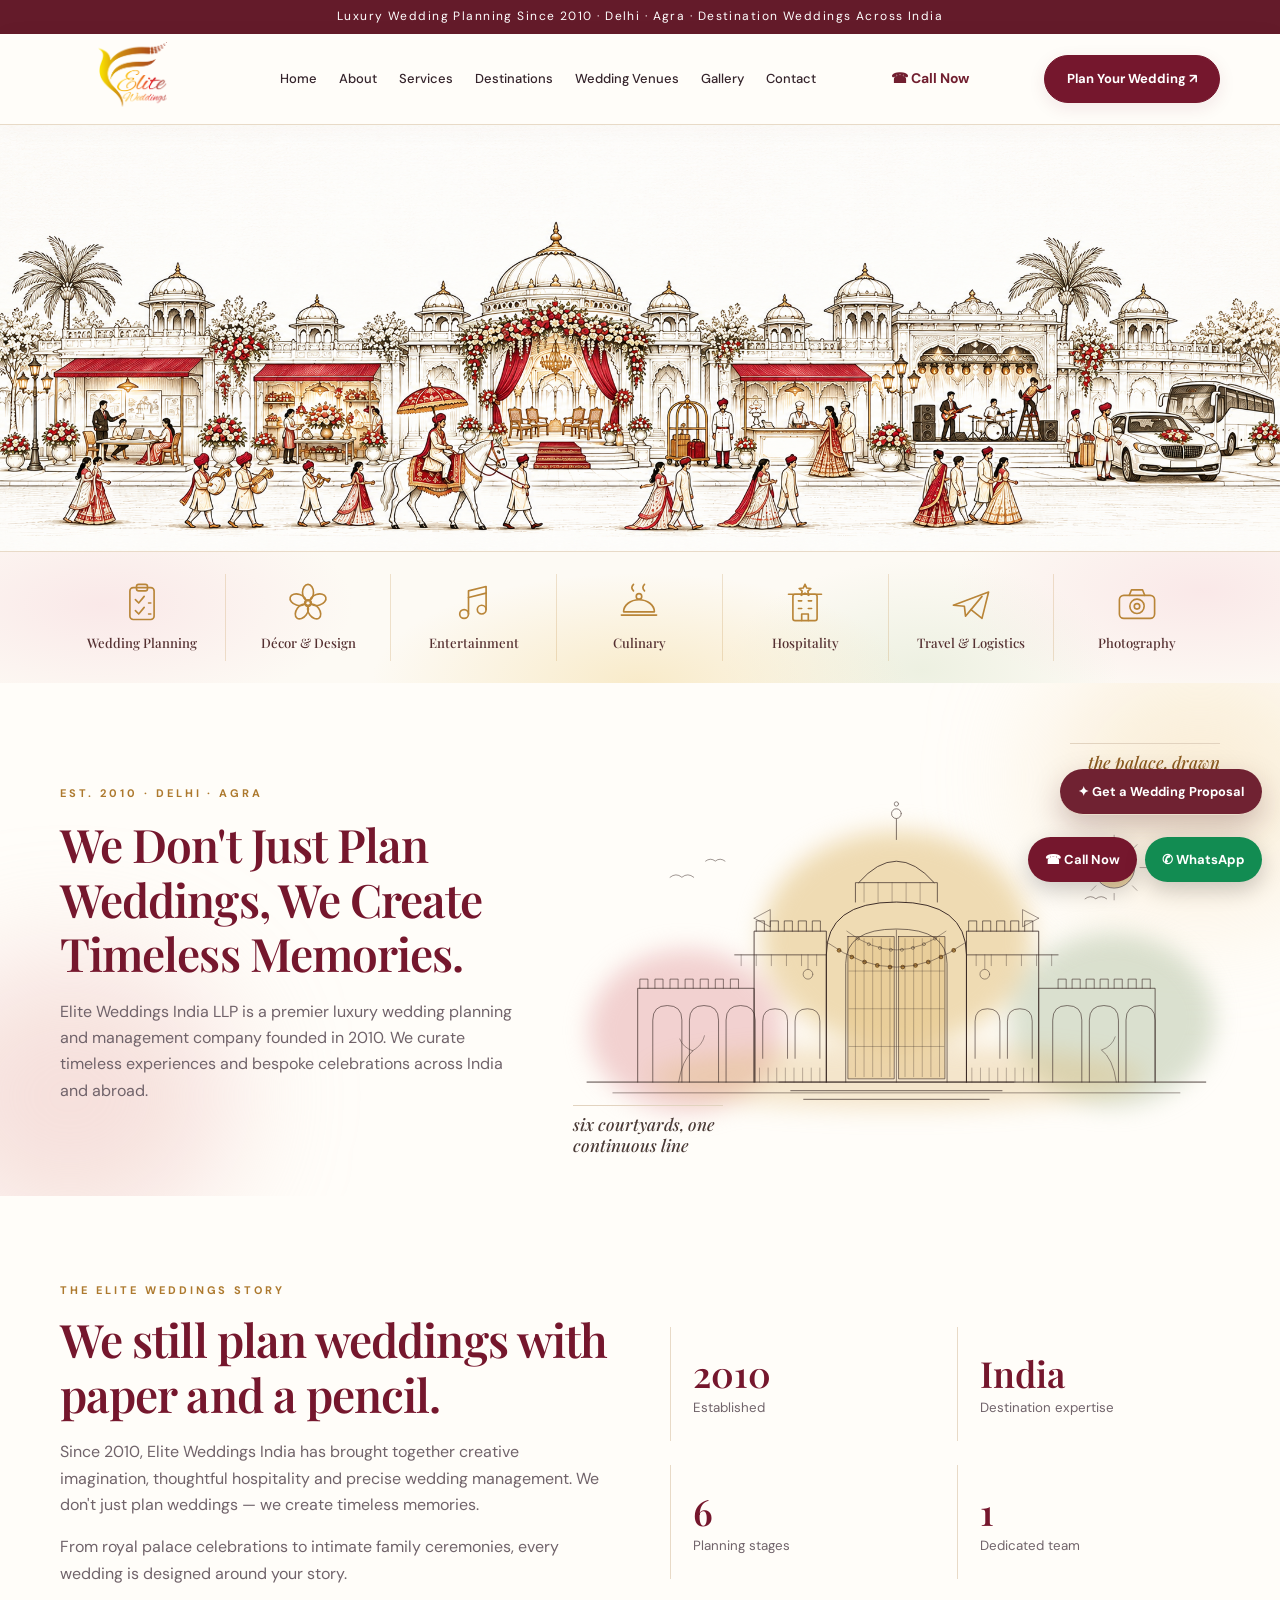
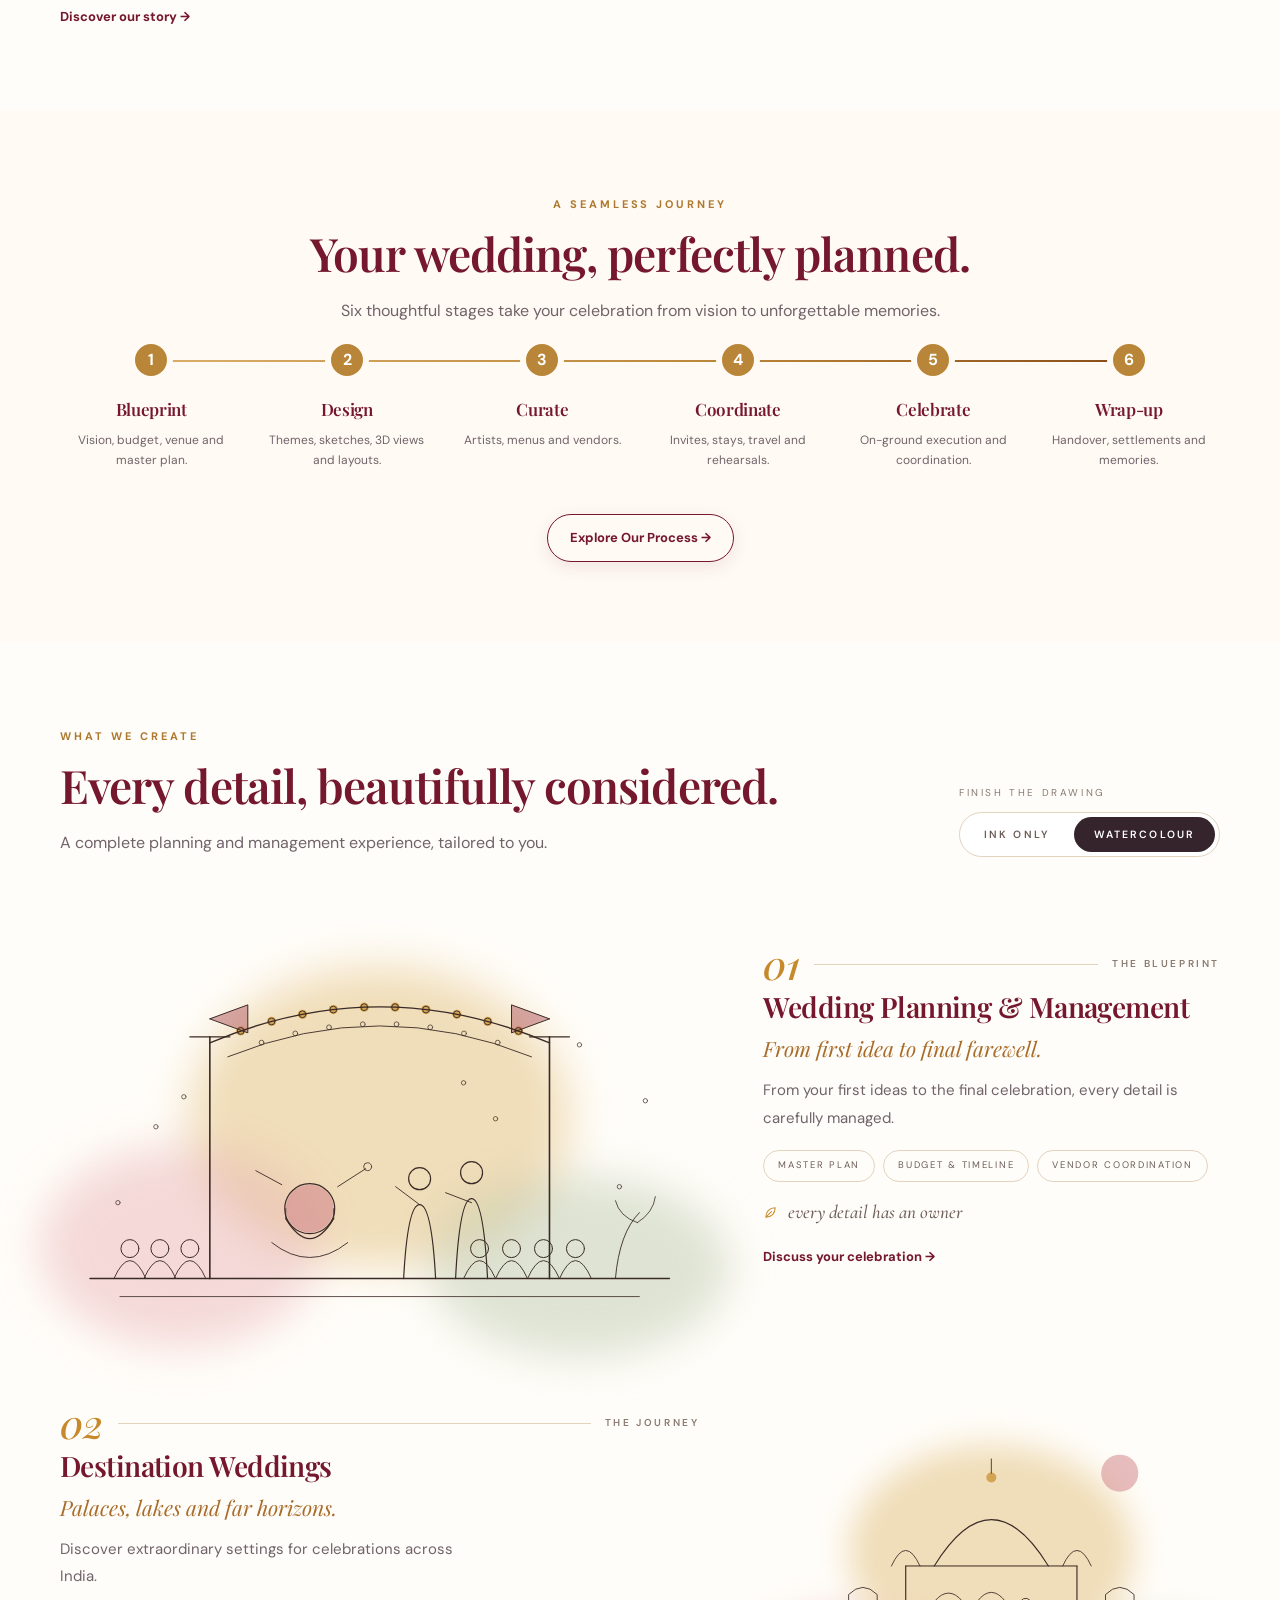
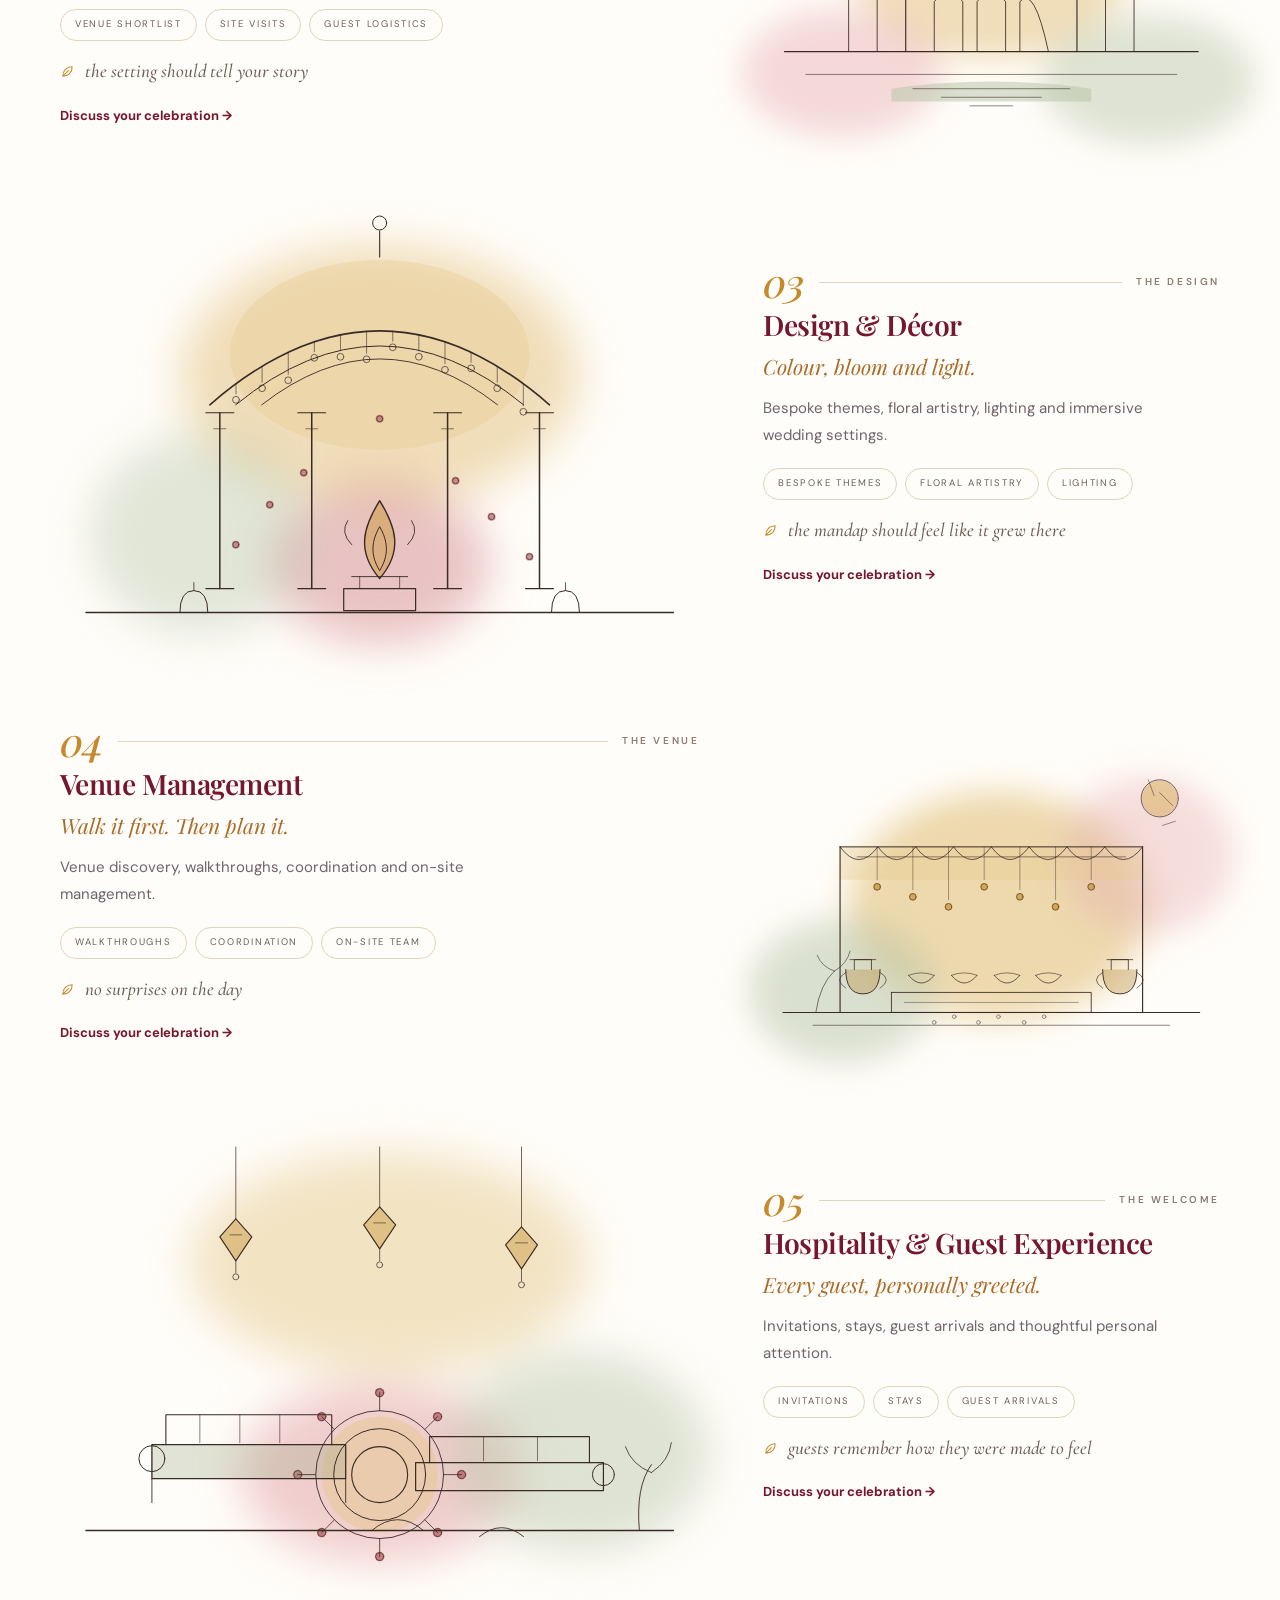
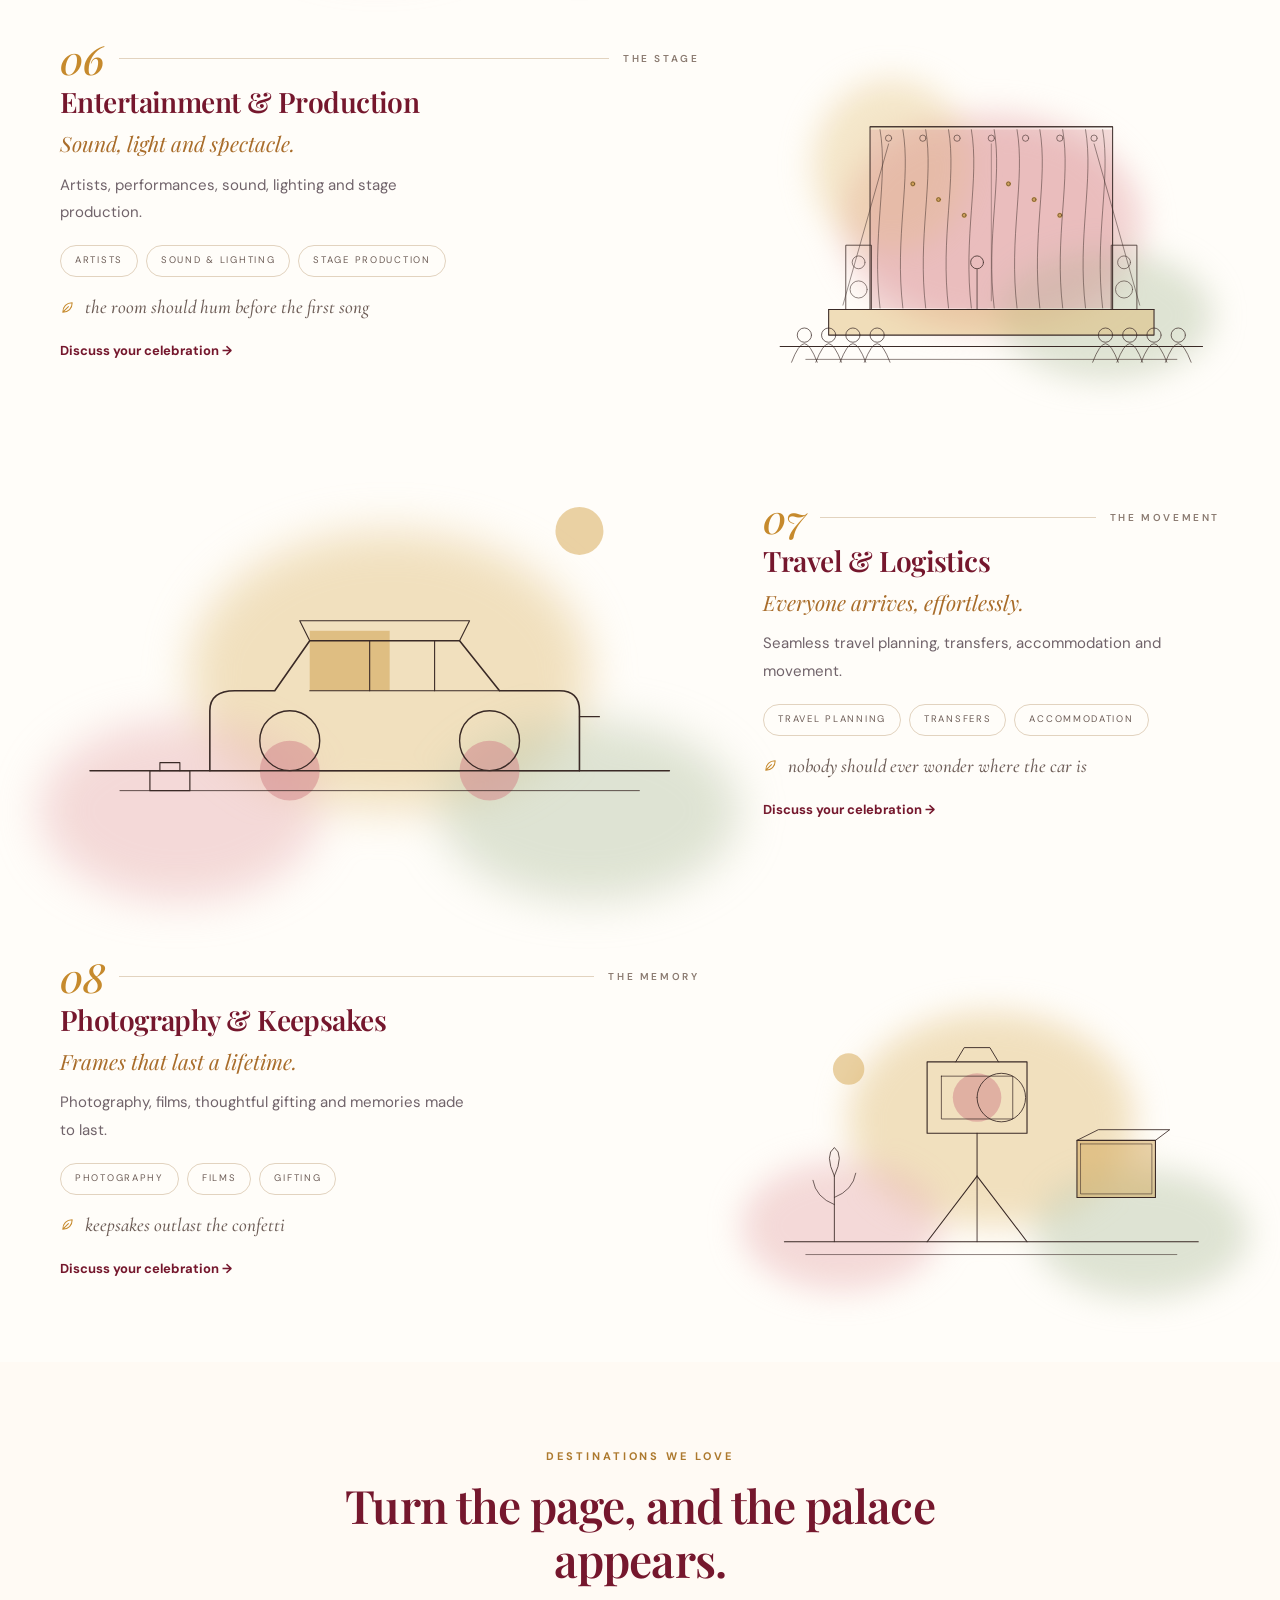
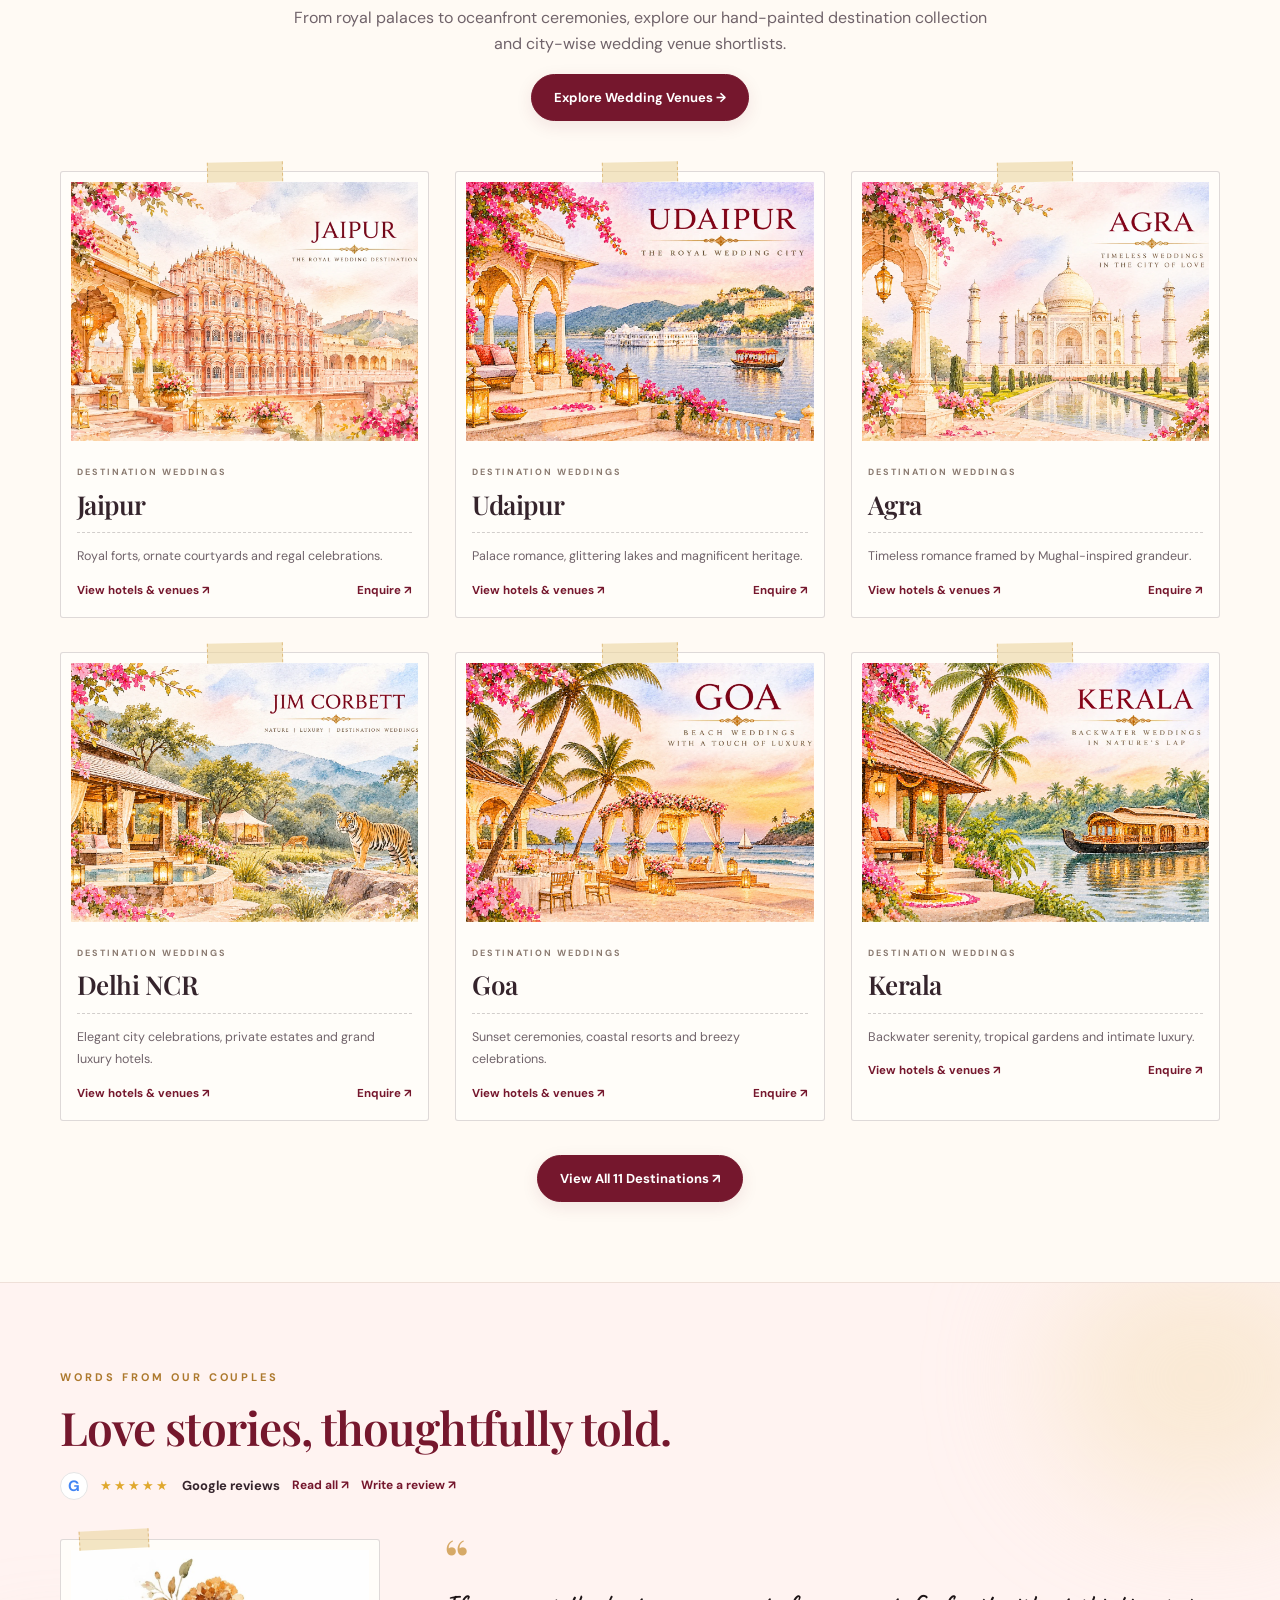
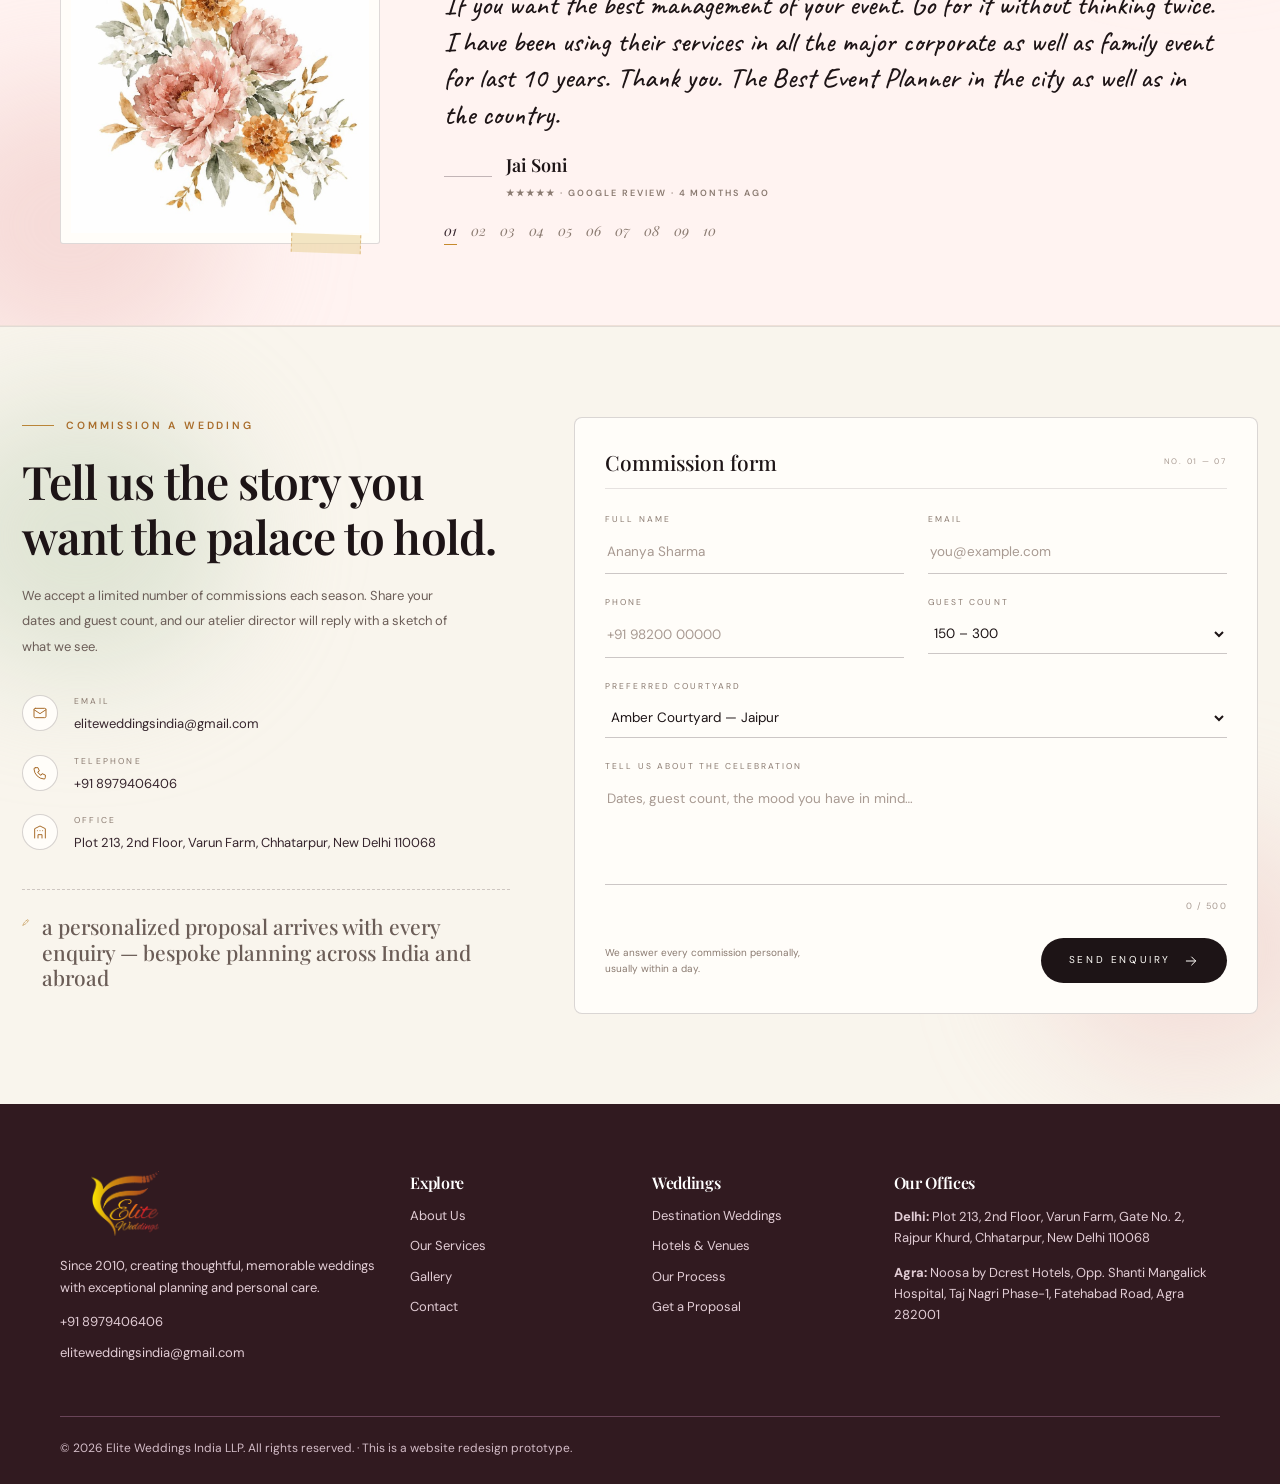
